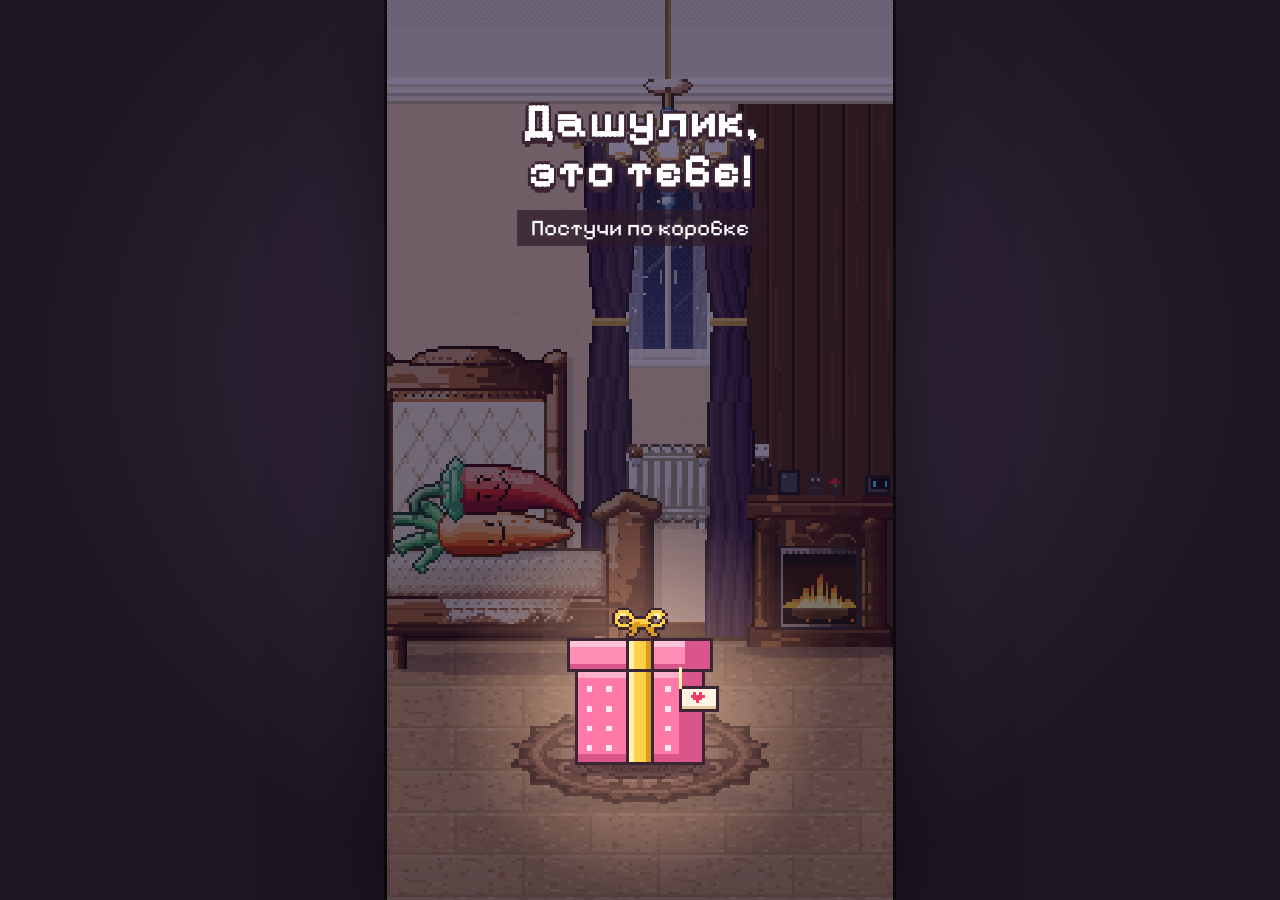
==== index.html @ 1e416bcb "Раунд 64: поиск и отладка багов (полноэкранные игры, тапы, меню и таймеры)" ====
<!doctype html>
<html lang="ru"><head><meta charset="utf-8">
<meta name="viewport" content="width=device-width,initial-scale=1,maximum-scale=1,user-scalable=no,viewport-fit=cover">
<meta name="robots" content="noindex, nofollow">
<meta name="theme-color" content="#1d1622"><meta name="apple-mobile-web-app-capable" content="yes"><meta name="mobile-web-app-capable" content="yes">
<meta name="apple-mobile-web-app-status-bar-style" content="black-translucent"><meta name="apple-mobile-web-app-title" content="Абибян">
<link rel="apple-touch-icon" href="apple-touch-icon.png">
<title>Мой Абибян — плюшевый тамагочи</title>
<style>@font-face{font-family:'Pixelify Sans';font-style:normal;font-weight:400;font-display:block;src:url([data-uri]) format('woff2')}@font-face{font-family:'Pixelify Sans';font-style:normal;font-weight:700;font-display:block;src:url([data-uri]) format('woff2')}
:root{--u:2px;--ink:#3b2433;--cream:#fff4e2;--cream2:#f6e3c6;--cream3:#e8cba5;--yel:#ffd04a;--yelD:#d99a1e;--grn:#6cc24a;--grnD:#3f8f3a;--red:#ef5a5a;--redD:#b83a3a;--blu:#59a8ef;--bluD:#2f6fbf;--pur:#9a7ad8;--purD:#6a4ab0}
*{box-sizing:border-box;-webkit-tap-highlight-color:transparent;-webkit-touch-callout:none!important;-webkit-user-select:none!important;user-select:none!important}
input,textarea{-webkit-user-select:text!important;user-select:text!important}
html,body{margin:0;height:100%;min-height:100%;min-height:var(--vh,100%);overflow:hidden;overscroll-behavior:none;background:#1d1622;touch-action:none;-webkit-user-select:none!important;user-select:none!important;-webkit-touch-callout:none!important}
body{font-family:'Pixelify Sans','Trebuchet MS',monospace;color:var(--ink)}
#app{position:fixed;top:0;left:0;right:0;bottom:0;width:100vw;width:100%;height:100%;height:var(--vh,100%);min-height:var(--vh,100%);padding:0!important;margin:0!important;overflow:hidden;background:#1d1622;display:flex;align-items:center;justify-content:center;-webkit-touch-callout:none!important;-webkit-user-select:none!important;user-select:none!important}
#app:before{display:none!important}
#stage{position:absolute!important;top:0!important;left:0!important;right:0!important;bottom:0!important;width:100vw!important;width:100%!important;height:100%!important;height:var(--vh,100%)!important;min-height:var(--vh,100%)!important;max-width:none!important;max-height:none!important;margin:0!important;padding:0!important;box-shadow:none!important;background:#1d1622!important;overflow:hidden;touch-action:none;-webkit-touch-callout:none!important;-webkit-user-select:none!important;user-select:none!important}
#cv{position:absolute!important;top:0!important;left:0!important;right:0!important;bottom:0!important;width:100%!important;height:100%!important;height:var(--vh,100%)!important;min-height:var(--vh,100%)!important;box-shadow:none!important;object-fit:fill!important;image-rendering:pixelated;image-rendering:crisp-edges;touch-action:none;-webkit-touch-callout:none!important;-webkit-user-select:none!important;user-select:none!important;transform:translateZ(0);will-change:transform}
#ui{position:absolute;inset:0;pointer-events:none}
#ui *{pointer-events:auto}
#ui .np,#ui .np *{pointer-events:none}
.hidden{display:none!important}
#view{position:absolute!important;inset:0!important;left:0!important;top:0!important;width:100%!important;height:100%!important;pointer-events:none!important}
#view #fx{position:absolute;inset:0}
#ext{display:none!important}
img.px,canvas.px{image-rendering:pixelated;image-rendering:crisp-edges}
.notch{clip-path:polygon(0 calc(var(--u)*1),calc(var(--u)*1) calc(var(--u)*1),calc(var(--u)*1) 0,calc(100% - calc(var(--u)*1)) 0,calc(100% - calc(var(--u)*1)) calc(var(--u)*1),100% calc(var(--u)*1),100% calc(100% - calc(var(--u)*1)),calc(100% - calc(var(--u)*1)) calc(100% - calc(var(--u)*1)),calc(100% - calc(var(--u)*1)) 100%,calc(var(--u)*1) 100%,calc(var(--u)*1) calc(100% - calc(var(--u)*1)),0 calc(100% - calc(var(--u)*1)))}
.notch2{clip-path:polygon(0 calc(var(--u)*2),calc(var(--u)*1) calc(var(--u)*2),calc(var(--u)*1) calc(var(--u)*1),calc(var(--u)*2) calc(var(--u)*1),calc(var(--u)*2) 0,calc(100% - calc(var(--u)*2)) 0,calc(100% - calc(var(--u)*2)) calc(var(--u)*1),calc(100% - calc(var(--u)*1)) calc(var(--u)*1),calc(100% - calc(var(--u)*1)) calc(var(--u)*2),100% calc(var(--u)*2),100% calc(100% - calc(var(--u)*2)),calc(100% - calc(var(--u)*1)) calc(100% - calc(var(--u)*2)),calc(100% - calc(var(--u)*1)) calc(100% - calc(var(--u)*1)),calc(100% - calc(var(--u)*2)) calc(100% - calc(var(--u)*1)),calc(100% - calc(var(--u)*2)) 100%,calc(var(--u)*2) 100%,calc(var(--u)*2) calc(100% - calc(var(--u)*1)),calc(var(--u)*1) calc(100% - calc(var(--u)*1)),calc(var(--u)*1) calc(100% - calc(var(--u)*2)),0 calc(100% - calc(var(--u)*2)))}
/* HUD */
#hud{position:absolute;top:max(calc(var(--u)*5),calc(env(safe-area-inset-top,0px) + 16px))!important;left:max(calc(var(--u)*2),calc(env(safe-area-inset-left,0px) + 4px))!important;right:max(calc(var(--u)*2),calc(env(safe-area-inset-right,0px) + 4px))!important;display:flex;flex-direction:column;gap:calc(var(--u)*2);transition:opacity .2s}
#hud,#hud .row,#hud .sp,#ghud,#ghud .row,#ghud .sp{pointer-events:none!important}
#hud .pill,#hud .stat,#hud .ibtn,#hud .lvl,#hud .xp,#hud .name{pointer-events:auto!important}
#ghud *{pointer-events:none!important;-webkit-touch-callout:none!important;-webkit-user-select:none!important;user-select:none!important}
#ghud #g-pause,#ghud button.ibtn{pointer-events:auto!important}
.row{display:flex;align-items:center;gap:calc(var(--u)*2)}
.sp{flex:1}
.pill{display:flex;align-items:center;gap:calc(var(--u)*2);height:calc(var(--u)*13);padding:0 calc(var(--u)*3);background:rgba(45,26,40,.78);color:#fff;font-size:calc(var(--u)*8);line-height:1;border:none}
.pill img{width:calc(var(--u)*10);height:calc(var(--u)*10)}
.lvl{position:relative;width:calc(var(--u)*15);height:calc(var(--u)*15);display:flex;align-items:center;justify-content:center;font-size:calc(var(--u)*7.5);font-weight:700;color:var(--ink)}
.lvl img{position:absolute;inset:0;width:calc(var(--u)*15);height:calc(var(--u)*15)}
.lvl b{position:relative;margin-top:calc(var(--u)*1)}
.xp{width:calc(var(--u)*34);height:calc(var(--u)*5);background:rgba(45,26,40,.78);padding:calc(var(--u)*1)}
.xp i{display:block;height:100%;background:linear-gradient(#9fe07a,#6cc24a);width:0}
.name{font-size:calc(var(--u)*8);color:#fff;text-shadow:0 calc(var(--u)*1) 0 #3b2433,calc(var(--u)*1) 0 0 #3b2433,calc(var(--u)*-1) 0 0 #3b2433,0 calc(var(--u)*-1) 0 #3b2433;max-width:calc(var(--u)*58);overflow:hidden;white-space:nowrap;text-overflow:ellipsis}
.stat{position:relative;width:calc(var(--u)*19);height:calc(var(--u)*19);background:rgba(45,26,40,.78);overflow:hidden}
.stat .f{position:absolute;left:calc(var(--u)*1);right:calc(var(--u)*1);bottom:calc(var(--u)*1);background:var(--grn);transition:height .4s}
.stat img{position:absolute;left:calc(var(--u)*3.5);top:calc(var(--u)*3.5);width:calc(var(--u)*12);height:calc(var(--u)*12)}
.stat.low .f{animation:blink .8s steps(2) infinite}
@keyframes blink{50%{opacity:.35}}
.ibtn{width:calc(var(--u)*17);height:calc(var(--u)*17);padding:0;display:flex;align-items:center;justify-content:center;background:var(--yel);border:calc(var(--u)*1) solid var(--ink);box-shadow:inset 0 calc(var(--u)*-2) 0 var(--yelD),inset 0 calc(var(--u)*1) 0 #fff2b0;cursor:pointer}
.ibtn img{width:calc(var(--u)*12);height:calc(var(--u)*12)}
#hud .ibtn{width:max(calc(var(--u)*17),36px);height:max(calc(var(--u)*17),36px)} /* Round 24 (iPhone 17e in Safari: 34 px): a finger needs ≥ 36 px */
.ibtn:active,.btn:active,.abtn:active,.nav:active{transform:translateY(calc(var(--u)*1));box-shadow:inset 0 calc(var(--u)*-1) 0 rgba(0,0,0,.2)}
/* bottom bar */
#ui #bar,#ui #bar .acts{pointer-events:none}
#bar{position:absolute;bottom:max(calc(var(--u)*3),calc(env(safe-area-inset-bottom,0px) + 6px))!important;left:max(calc(var(--u)*2),calc(env(safe-area-inset-left,0px) + 4px))!important;right:max(calc(var(--u)*2),calc(env(safe-area-inset-right,0px) + 4px))!important;height:calc(var(--u)*40);display:flex;align-items:flex-end;justify-content:center;transition:opacity .2s}
.nav{width:calc(var(--u)*22);height:calc(var(--u)*30);padding:0;background:var(--yel);border:calc(var(--u)*1) solid var(--ink);box-shadow:inset 0 calc(var(--u)*-2) 0 var(--yelD),inset 0 calc(var(--u)*1) 0 #fff2b0;display:flex;align-items:center;justify-content:center;cursor:pointer}
.nav img{width:calc(var(--u)*7);height:calc(var(--u)*11)}
.acts{display:flex;gap:calc(var(--u)*3);align-items:flex-end}
.abtn{position:relative;width:calc(var(--u)*30);height:calc(var(--u)*30);padding:0;background:#fff4e2;border:calc(var(--u)*1) solid var(--ink);box-shadow:inset 0 calc(var(--u)*-2) 0 var(--cream3),inset 0 calc(var(--u)*1) 0 #fff;display:flex;align-items:center;justify-content:center;cursor:pointer}
.abtn img{width:calc(var(--u)*20);height:calc(var(--u)*20)}
.abtn.on{background:var(--yel);box-shadow:inset 0 calc(var(--u)*-2) 0 var(--yelD),inset 0 calc(var(--u)*1) 0 #fff2b0}
.abtn .lab{position:absolute;bottom:calc(var(--u)*-1);left:50%;transform:translate(-50%,100%);font-size:calc(var(--u)*6);color:#fff;white-space:nowrap;text-shadow:0 calc(var(--u)*1) 0 #3b2433,calc(var(--u)*1) 0 0 #3b2433,calc(var(--u)*-1) 0 0 #3b2433,0 calc(var(--u)*-1) 0 #3b2433;display:none}
.badge{position:absolute;top:calc(var(--u)*-3);right:calc(var(--u)*-3);min-width:calc(var(--u)*9);height:calc(var(--u)*9);padding:0 calc(var(--u)*1.5);background:var(--red);color:#fff;font-size:calc(var(--u)*6.5);display:flex;align-items:center;justify-content:center;border:calc(var(--u)*1) solid var(--ink)}
.carousel{display:flex;align-items:center;gap:calc(var(--u)*1)}
.carousel .slot{position:relative;width:calc(var(--u)*36);height:calc(var(--u)*34);display:flex;align-items:center;justify-content:center;background:rgba(255,244,226,.92);border:calc(var(--u)*1) solid var(--ink);box-shadow:inset 0 calc(var(--u)*-2) 0 var(--cream3);touch-action:none;cursor:grab}
.carousel .slot img{width:calc(var(--u)*32);height:calc(var(--u)*32)}
.carousel .slot.empty img{opacity:.25}
.carousel .arr{width:calc(var(--u)*14);height:calc(var(--u)*22);padding:0;background:var(--yel);border:calc(var(--u)*1) solid var(--ink);box-shadow:inset 0 calc(var(--u)*-2) 0 var(--yelD);display:flex;align-items:center;justify-content:center;cursor:pointer}
.carousel .arr img{width:calc(var(--u)*5);height:calc(var(--u)*8)}
.flabel{position:absolute;left:50%;bottom:calc(var(--u)*41);transform:translateX(-50%);white-space:nowrap;font-size:calc(var(--u)*7);color:#fff;text-shadow:0 calc(var(--u)*1) 0 #3b2433,calc(var(--u)*1) 0 0 #3b2433,calc(var(--u)*-1) 0 0 #3b2433,0 calc(var(--u)*-1) 0 #3b2433;pointer-events:none}
/* room title */
#roomt{position:absolute;left:50%;top:max(calc(var(--u)*44),calc(env(safe-area-inset-top,0px) + 80px))!important;transform:translateX(-50%);font-size:calc(var(--u)*9);color:#fff;padding:calc(var(--u)*2) calc(var(--u)*6);background:rgba(45,26,40,.7);opacity:0;transition:opacity .4s;pointer-events:none!important}
#roomt.show{opacity:1}
/* bubbles */
.bubble{position:absolute;transform:translate(-50%,-100%);padding-bottom:calc(var(--u)*3);max-width:calc(var(--u)*124);width:max-content;pointer-events:none!important;animation:pop .18s ease-out}
.bubble .bi{background:#fff;border:calc(var(--u)*1) solid var(--ink);padding:calc(var(--u)*2) calc(var(--u)*4) calc(var(--u)*2.5);font-size:calc(var(--u)*7.5);line-height:1.15;text-align:center}
.bubble:after{content:'';position:absolute;left:calc(50% + var(--tx,0px));bottom:0;width:calc(var(--u)*7);height:calc(var(--u)*4);margin-left:calc(var(--u)*-3.5);background:url("data:image/svg+xml,%3Csvg xmlns='http://www.w3.org/2000/svg' viewBox='0 0 7 4' shape-rendering='crispEdges'%3E%3Cpath fill='%233b2433' d='M0 0h1v1H0zM6 0h1v1H6zM1 1h1v1H1zM5 1h1v1H5zM2 2h1v1H2zM4 2h1v1H4zM3 3h1v1H3z'/%3E%3Cpath fill='%23fff' d='M1 0h5v1H1zM2 1h3v1H2zM3 2h1v1H3z'/%3E%3C/svg%3E") no-repeat;background-size:100% 100%;image-rendering:pixelated}
@keyframes pop{from{transform:translate(-50%,-90%) scale(.6);opacity:0}to{transform:translate(-50%,-100%) scale(1);opacity:1}}
.want{position:absolute;width:calc(var(--u)*24);height:calc(var(--u)*22);animation:bob 1.6s ease-in-out infinite;cursor:pointer}
.want .wi{position:absolute;inset:0;background:#fff;border:calc(var(--u)*1) solid var(--ink);display:flex;align-items:center;justify-content:center}
.want img{width:calc(var(--u)*16);height:calc(var(--u)*16)}
.want:after{content:'';position:absolute;left:calc(var(--u)*1);bottom:calc(var(--u)*-5);width:calc(var(--u)*4);height:calc(var(--u)*4);background:#fff;border:calc(var(--u)*1) solid var(--ink)}
.want.l:after{left:auto;right:calc(var(--u)*1)}.want.c:after{left:calc(var(--u)*9)}
.want .pr{position:absolute;bottom:calc(var(--u)*-1);right:calc(var(--u)*-1);font-size:calc(var(--u)*6);background:var(--yel);border:calc(var(--u)*1) solid var(--ink);padding:0 calc(var(--u)*1)}
@keyframes bob{50%{transform:translateY(calc(var(--u)*-2))}}
.float{position:absolute;transform:translate(-50%,-50%);font-size:calc(var(--u)*9);font-weight:700;color:#fff;display:flex;align-items:center;gap:calc(var(--u)*1);text-shadow:0 calc(var(--u)*1) 0 #3b2433,calc(var(--u)*1) 0 0 #3b2433,calc(var(--u)*-1) 0 0 #3b2433,0 calc(var(--u)*-1) 0 #3b2433,calc(var(--u)*1) calc(var(--u)*1) 0 #3b2433;pointer-events:none!important;animation:fup 1.1s ease-out forwards;white-space:nowrap}
.float img{width:calc(var(--u)*9);height:calc(var(--u)*9)}
@keyframes fup{0%{opacity:0;margin-top:calc(var(--u)*4)}15%{opacity:1;margin-top:0}100%{opacity:0;margin-top:calc(var(--u)*-22)}}
/* toasts */
#toasts{position:absolute;left:0;right:0;top:max(calc(var(--u)*44),calc(env(safe-area-inset-top,0px) + 80px))!important;display:flex;flex-direction:column;align-items:center;gap:calc(var(--u)*2);pointer-events:none!important}
.toast{display:flex;align-items:center;gap:calc(var(--u)*3);max-width:calc(var(--u)*168);padding:calc(var(--u)*3) calc(var(--u)*5);background:rgba(45,26,40,.92);color:#fff;font-size:calc(var(--u)*7.5);line-height:1.15;animation:tin .25s ease-out,tout .3s ease-in 2.6s forwards;pointer-events:none!important}
.toast img{width:calc(var(--u)*12);height:calc(var(--u)*12);flex:none}
.toast.gold{background:linear-gradient(#ffe07a,#f2bf33);color:var(--ink)}
@keyframes tin{from{transform:translateY(calc(var(--u)*-6));opacity:0}}
@keyframes tout{to{transform:translateY(calc(var(--u)*-6));opacity:0}}
/* buttons */
.btn{display:inline-flex;align-items:center;justify-content:center;gap:calc(var(--u)*2);min-height:calc(var(--u)*17);padding:0 calc(var(--u)*6);font-family:inherit;font-size:calc(var(--u)*8);color:var(--ink);background:var(--yel);border:calc(var(--u)*1) solid var(--ink);box-shadow:inset 0 calc(var(--u)*-2) 0 var(--yelD),inset 0 calc(var(--u)*1) 0 #fff2b0;cursor:pointer;white-space:nowrap}
.btn img{width:calc(var(--u)*9);height:calc(var(--u)*9)}
.btn.g{background:var(--grn);color:#fff;box-shadow:inset 0 calc(var(--u)*-2) 0 var(--grnD),inset 0 calc(var(--u)*1) 0 #a8e88a;text-shadow:0 calc(var(--u)*1) 0 rgba(0,0,0,.25)}
.btn.r{background:var(--red);color:#fff;box-shadow:inset 0 calc(var(--u)*-2) 0 var(--redD),inset 0 calc(var(--u)*1) 0 #ffa0a0}
.btn.b{background:var(--blu);color:#fff;box-shadow:inset 0 calc(var(--u)*-2) 0 var(--bluD),inset 0 calc(var(--u)*1) 0 #a8d4ff}
.btn.w{background:#fff;box-shadow:inset 0 calc(var(--u)*-2) 0 var(--cream3)}
.btn[disabled]{filter:grayscale(.8);opacity:.6;cursor:default}
.btn.sm{min-height:calc(var(--u)*13);font-size:calc(var(--u)*7);padding:0 calc(var(--u)*3)}
.x{width:calc(var(--u)*15);height:calc(var(--u)*15);padding:0;background:var(--red);border:calc(var(--u)*1) solid var(--ink);box-shadow:inset 0 calc(var(--u)*-2) 0 var(--redD);color:#fff;font-family:inherit;font-size:calc(var(--u)*9);line-height:1;cursor:pointer;display:flex;align-items:center;justify-content:center}
/* sheet */
#sheet{position:absolute;left:0;right:0;bottom:0;height:calc(var(--u)*176);padding-bottom:max(env(safe-area-inset-bottom,0px),8px)!important;background:var(--cream);border-top:calc(var(--u)*1) solid var(--ink);box-shadow:0 calc(var(--u)*-2) 0 rgba(59,36,51,.25);display:flex;flex-direction:column;transform:translateY(102%);transition:transform .25s ease-out;touch-action:pan-y!important}
#sheet.open{transform:none}
.sh-head{display:flex;align-items:center;gap:calc(var(--u)*3);padding:calc(var(--u)*3) calc(var(--u)*4) calc(var(--u)*2)}
.sh-title{font-size:calc(var(--u)*10);font-weight:700;flex:1;white-space:nowrap;overflow:hidden;text-overflow:ellipsis}
.sh-head .pill{background:var(--ink)}
.tabs{display:flex;gap:calc(var(--u)*1.5);padding:0 calc(var(--u)*3) calc(var(--u)*2);overflow-x:auto;scrollbar-width:none;touch-action:pan-x!important;-webkit-overflow-scrolling:touch!important;overscroll-behavior-x:contain}
.tabs::-webkit-scrollbar{display:none}
.tabs.subs{flex-wrap:wrap;padding:0 0 calc(var(--u)*3);margin:0;gap:calc(var(--u)*1.5)}
.tabs.subs .tab{height:calc(var(--u)*13);font-size:calc(var(--u)*6.5)}
.tab{flex:1 0 auto;justify-content:center;display:flex;align-items:center;gap:calc(var(--u)*1.5);height:calc(var(--u)*15);padding:0 calc(var(--u)*2.5);font-family:inherit;font-size:calc(var(--u)*7.5);background:var(--cream2);color:var(--ink);border:calc(var(--u)*1) solid var(--ink);box-shadow:inset 0 calc(var(--u)*-2) 0 var(--cream3);cursor:pointer}
.tab img{width:calc(var(--u)*10);height:calc(var(--u)*10)}
.tab.on{background:var(--yel);box-shadow:inset 0 calc(var(--u)*-2) 0 var(--yelD)}
.tabs.many{gap:calc(var(--u)*1)}
.tabs.many .tab{padding:0 calc(var(--u)*1.5);gap:calc(var(--u)*1);font-size:calc(var(--u)*6.5)}
.tabs.many .tab img{width:calc(var(--u)*8);height:calc(var(--u)*8)}
.sh-body{flex:1;overflow-y:auto;padding:calc(var(--u)*2) calc(var(--u)*4) calc(var(--u)*6);scrollbar-width:thin;touch-action:pan-y!important;-webkit-overflow-scrolling:touch!important;overscroll-behavior-y:contain}
.grid{display:grid;grid-template-columns:repeat(3,1fr);gap:calc(var(--u)*3)}
.card{position:relative;display:flex;flex-direction:column;align-items:center;gap:calc(var(--u)*1.5);padding:calc(var(--u)*3) calc(var(--u)*2) calc(var(--u)*3);background:#fff;border:calc(var(--u)*1) solid var(--cream3);box-shadow:inset 0 calc(var(--u)*-2) 0 var(--cream2);text-align:center;cursor:pointer}
.card.sel{border-color:var(--ink);background:#fffbe8}
.card.wearing{background:#eaf8e0;border-color:var(--grnD)}
.card img.ic{width:calc(var(--u)*32);height:calc(var(--u)*32)}
.card .nm{font-size:calc(var(--u)*6.5);line-height:1.1;min-height:calc(var(--u)*14);display:flex;align-items:center}
.card .stp{font-size:calc(var(--u)*5.5);line-height:1.1;color:var(--ink2,#7a5a6a);margin-top:calc(var(--u)*-1)}
.card .cnt{position:absolute;top:calc(var(--u)*2);right:calc(var(--u)*2);font-size:calc(var(--u)*6.5);background:var(--ink);color:#fff;padding:0 calc(var(--u)*2)}
.card .lock{position:absolute;inset:0;background:rgba(255,244,226,.72);display:flex;flex-direction:column;align-items:center;justify-content:flex-start;padding-top:calc(var(--u)*9);font-size:calc(var(--u)*6.5);gap:calc(var(--u)*1)}
.card .lock b{font-weight:400;background:var(--ink);color:#fff;padding:0 calc(var(--u)*2);line-height:1.3}
.card .lock img{width:calc(var(--u)*14);height:calc(var(--u)*14)}
.card .btn{width:100%;padding:0 calc(var(--u)*2)}
.list{display:flex;flex-direction:column;gap:calc(var(--u)*3)}
.li{display:flex;align-items:center;gap:calc(var(--u)*4);padding:calc(var(--u)*3) calc(var(--u)*4);background:#fff;border:calc(var(--u)*1) solid var(--cream3);box-shadow:inset 0 calc(var(--u)*-2) 0 var(--cream2)}
.li img.ic{width:calc(var(--u)*24);height:calc(var(--u)*24);flex:none}
.li .tx{flex:1;min-width:0}
.li .t1{font-size:calc(var(--u)*8);font-weight:700;color:var(--ink)!important}
.li .t2{font-size:calc(var(--u)*6.5);color:var(--ink)!important;opacity:.8;line-height:1.15}
.li.done{background:#eaf8e0}
.pbar{height:calc(var(--u)*5);margin-top:calc(var(--u)*1.5);background:var(--cream2);border:calc(var(--u)*1) solid var(--cream3)}
.pbar i{display:block;height:100%;background:var(--grn)}
.hint{font-size:calc(var(--u)*6.5);opacity:.75;padding:calc(var(--u)*2) 0 0;text-align:center}
/* friend bubble + card + duel HUD */
.bubble.fb .bi{background:#fff4dc}
.bubble.fb:after{filter:sepia(.35)}
.mbox img.fport{height:calc(var(--u)*60);width:auto;image-rendering:pixelated}
.mbox .fbt{display:flex;flex-direction:column;gap:calc(var(--u)*3);width:100%}
.mbox .fbt .btn{width:100%}
.mbox .fbt .btn small{font-size:calc(var(--u)*6.5);opacity:.85}
.mbox .fsc{font-size:calc(var(--u)*7);opacity:.75}
.mbox .fhead{display:flex;align-items:center;gap:calc(var(--u)*5);width:100%}
.mbox .fhead img.fport{height:calc(var(--u)*48)}
.mbox .fst{flex:1;min-width:0;display:flex;flex-direction:column;align-items:flex-start;gap:calc(var(--u)*1.5);text-align:left}
.mbox .fst b{font-size:calc(var(--u)*9);line-height:1.1}
.mbox .fst small{font-size:calc(var(--u)*6.5);opacity:.8;line-height:1.15}
.mbox .fhearts{display:flex;gap:calc(var(--u)*1)}
.mbox .fhearts img{width:calc(var(--u)*9);height:calc(var(--u)*9);image-rendering:pixelated}
.mbox .fhearts img.off{filter:grayscale(1) brightness(1.3);opacity:.35}
.mbox .fbar{width:100%;height:calc(var(--u)*5);background:var(--cream2);border:calc(var(--u)*1) solid var(--ink)}
.mbox .fbar i{display:block;height:100%;background:#ff6f9e;box-shadow:inset 0 calc(var(--u)*-1) 0 #d84a7a}
.mbox .finfo{width:100%;display:flex;flex-direction:column;gap:calc(var(--u)*1);font-size:calc(var(--u)*7.5);line-height:1.3;text-align:left;background:#fff;border:calc(var(--u)*1) solid var(--cream3);padding:calc(var(--u)*2) calc(var(--u)*3)}
.mbox .finfo img{width:calc(var(--u)*10);height:calc(var(--u)*10);vertical-align:calc(var(--u)*-2);image-rendering:pixelated;margin-right:calc(var(--u)*1)}
.mbox .finfo .md-happy{color:#d0306a}.mbox .finfo .md-sulky{color:#5a5a8a}
.mbox .fsc img{width:calc(var(--u)*9);height:calc(var(--u)*9);vertical-align:calc(var(--u)*-2);image-rendering:pixelated}
.mbox .fgrid{display:grid;grid-template-columns:repeat(3,1fr);gap:calc(var(--u)*3);width:100%;max-height:calc(var(--u)*150);overflow-y:auto;touch-action:pan-y!important;-webkit-overflow-scrolling:touch!important;overscroll-behavior-y:contain}
.mbox .fgrid .btn.fd{flex-direction:column;padding:calc(var(--u)*3) calc(var(--u)*2);gap:calc(var(--u)*1);min-width:0}
.mbox .fgrid .btn.fd img{width:calc(var(--u)*16);height:calc(var(--u)*16);image-rendering:pixelated}
.mbox .fgrid .btn.fd span{font-size:calc(var(--u)*6.5);line-height:1.1}
.mbox .fgrid .btn.fd small{font-size:calc(var(--u)*6);opacity:.8}
.mbox .fgrid .btn.fd{position:relative;background:#fff;box-shadow:inset 0 calc(var(--u)*-2) 0 var(--cream3)}
.mbox .fgrid .btn.fd.fav{background:#ffe27a;box-shadow:inset 0 calc(var(--u)*-2) 0 var(--yelD),0 0 0 calc(var(--u)*1) #ff9a3a}
.mbox .fgrid .btn.fd.like{background:#ffd6e4;box-shadow:inset 0 calc(var(--u)*-2) 0 #f0a0bc}
.mbox .fgrid .btn.fd.bad{background:#e6e0dc;box-shadow:inset 0 calc(var(--u)*-2) 0 #c8beb8;opacity:.7}
.mbox .fgrid .btn.fd .tg{position:absolute;top:calc(var(--u)*1);left:calc(var(--u)*2);font-style:normal;font-size:calc(var(--u)*8);line-height:1}
.mbox .fgrid .btn.fd.fav .tg{color:#e07a00}.mbox .fgrid .btn.fd.like .tg{color:#e0407a}.mbox .fgrid .btn.fd.bad .tg{color:#8a2a2a}
.mbox .fgrid .btn.fd .wt{position:absolute;top:calc(var(--u)*-2);right:calc(var(--u)*-1);font-style:normal;font-size:calc(var(--u)*5.5);line-height:1;padding:calc(var(--u)*1) calc(var(--u)*2);background:#ff5c8a;color:#fff;border:calc(var(--u)*1) solid var(--ink)}
.mbox .duo{display:flex;align-items:center;justify-content:center;gap:calc(var(--u)*4)}
.mbox .duo img{height:calc(var(--u)*48);width:auto;image-rendering:pixelated}
.mbox .duo b{font-size:calc(var(--u)*15)}
#ghud .duel{display:flex;align-items:center;gap:calc(var(--u)*2);flex:1;justify-content:center}
#ghud .duel .pill{gap:calc(var(--u)*3)}
#ghud .duel .nm{font-size:calc(var(--u)*6.5);max-width:calc(var(--u)*40);overflow:hidden;text-overflow:ellipsis;white-space:nowrap}
#ghud .duel b{font-size:calc(var(--u)*10)}
#ghud .duel .vs{font-size:calc(var(--u)*10);color:#fff;text-shadow:0 calc(var(--u)*1) 0 var(--ink)}
#ghud .duel .bump{animation:dbump .25s ease-out}
@keyframes dbump{40%{transform:scale(1.2)}}
/* modal */
#modalw{position:fixed;top:0;left:0;right:0;bottom:0;height:var(--vh,100%);pointer-events:none;z-index:90}
#modal{position:fixed;top:0;left:0;right:0;bottom:0;width:100vw;width:100%;height:100%;height:var(--vh,100%);min-height:var(--vh,100%);background:rgba(25,12,22,.6);display:flex;align-items:center;justify-content:center;animation:fin .15s;z-index:91;pointer-events:auto}
@keyframes fin{from{opacity:0}}
.mbox{width:calc(var(--u)*156);max-height:min(calc(var(--u)*290),calc(100vh - calc(var(--u)*16) - env(safe-area-inset-top,0px) - env(safe-area-inset-bottom,0px)));overflow:auto;background:var(--cream);border:calc(var(--u)*1) solid var(--ink);padding:calc(var(--u)*6);display:flex;flex-direction:column;align-items:center;gap:calc(var(--u)*4);text-align:center;box-shadow:inset 0 calc(var(--u)*-3) 0 var(--cream3);animation:mpop .2s ease-out;padding-bottom:max(calc(var(--u)*6),env(safe-area-inset-bottom,0px));touch-action:pan-y!important;-webkit-overflow-scrolling:touch!important;overscroll-behavior-y:contain}
@keyframes mpop{from{transform:scale(.85);opacity:0}}
.mbox h2{margin:0;font-size:calc(var(--u)*11);line-height:1.1}
.mbox p{margin:0;font-size:calc(var(--u)*8);line-height:1.25}
.mbox .big{font-size:calc(var(--u)*14);font-weight:700;display:flex;align-items:center;gap:calc(var(--u)*2)}
.mbox .big img{width:calc(var(--u)*14);height:calc(var(--u)*14)}
.mbox .bt{display:flex;gap:calc(var(--u)*3);flex-wrap:wrap;justify-content:center}
.mbox textarea{width:100%;height:calc(var(--u)*46);resize:none;font-family:'Courier New',monospace;font-size:max(16px,calc(var(--u)*6));line-height:1.2;padding:calc(var(--u)*2) calc(var(--u)*3);border:calc(var(--u)*1) solid var(--ink);background:#fff;color:var(--ink);outline:none;word-break:break-all;-webkit-user-select:text;user-select:text;touch-action:auto}
.mbox input[type=text]{width:100%;height:calc(var(--u)*18);font-family:inherit;font-size:calc(var(--u)*9);padding:0 calc(var(--u)*4);border:calc(var(--u)*1) solid var(--ink);background:#fff;color:var(--ink);outline:none;-webkit-user-select:text;user-select:text}
.mbox img.hero{width:calc(var(--u)*64);height:calc(var(--u)*64)}
.mbox .photo{width:calc(var(--u)*136);border:calc(var(--u)*1) solid var(--ink);image-rendering:pixelated;-webkit-touch-callout:default;-webkit-user-select:auto;user-select:auto}
.kv{display:grid;grid-template-columns:1fr auto;gap:calc(var(--u)*1.5) calc(var(--u)*6);width:100%;font-size:calc(var(--u)*7.5);text-align:left}
.kv b{text-align:right}
.toggle{display:flex;align-items:center;justify-content:space-between;width:100%;font-size:calc(var(--u)*8);padding:calc(var(--u)*2) 0}
/* game HUD */
#ghud{position:absolute;top:max(calc(var(--u)*2),calc(env(safe-area-inset-top,0px) + 6px))!important;left:max(calc(var(--u)*2),calc(env(safe-area-inset-left,0px) + 4px))!important;right:max(calc(var(--u)*2),calc(env(safe-area-inset-right,0px) + 4px))!important;display:flex;align-items:center;gap:calc(var(--u)*2)}
#ghud .pill{font-size:calc(var(--u)*7.5)}
#ghud .hearts{display:flex;gap:calc(var(--u)*1)}
#ghud .hearts img{width:calc(var(--u)*10);height:calc(var(--u)*10)}
#ghud .prog{flex:1;height:calc(var(--u)*7);background:rgba(45,26,40,.78);padding:calc(var(--u)*1)}
#ghud .prog i{display:block;height:100%;background:linear-gradient(#ffe07a,#f2bf33);width:0;transition:width .2s}
#gmsg{position:absolute;left:0;right:0;top:calc(var(--u)*120);text-align:center;font-size:calc(var(--u)*14);font-weight:700;color:#fff;text-shadow:0 calc(var(--u)*1) 0 #3b2433,calc(var(--u)*1) 0 0 #3b2433,calc(var(--u)*-1) 0 0 #3b2433,0 calc(var(--u)*-1) 0 #3b2433,calc(var(--u)*1) calc(var(--u)*1) 0 #3b2433,calc(var(--u)*2) calc(var(--u)*2) 0 rgba(0,0,0,.25);pointer-events:none!important;animation:gm 1.3s ease-out forwards}
#gmsg small{display:block;font-size:calc(var(--u)*8);margin-top:calc(var(--u)*2)}
@keyframes gm{0%{transform:scale(.5);opacity:0}15%{transform:scale(1.1);opacity:1}25%{transform:scale(1)}80%{opacity:1}100%{opacity:0;transform:translateY(calc(var(--u)*-10))}}
.gbtns{position:absolute;left:0;right:0;bottom:max(calc(var(--u)*6),calc(env(safe-area-inset-bottom,0px) + 8px))!important;display:flex;justify-content:center;gap:calc(var(--u)*6)}
.pad{width:calc(var(--u)*40);height:calc(var(--u)*40);background:rgba(255,244,226,.85);border:calc(var(--u)*1) solid var(--ink);box-shadow:inset 0 calc(var(--u)*-2) 0 var(--cream3);display:flex;align-items:center;justify-content:center}
.pad img{width:calc(var(--u)*9);height:calc(var(--u)*14)}
/* tall layout: HUD and bar live on their own panels */
.tall #hud .stat,.tall #hud .xp,.tall #hud .pill{background:#4b3346}
.tall #hud .stat{box-shadow:inset 0 0 0 calc(var(--u)*1) #5f455a}
.tall #hud .name{text-shadow:none}
.tall #ghud{top:max(calc(var(--ct) / 2 - var(--u) * 8.5),env(safe-area-inset-top,0px))}
.tall #ghud .prog,.tall #ghud .pill{background:#4b3346}
#ghint{display:none}
.tall #ghint{display:flex;align-items:center;justify-content:center;position:absolute;left:0;right:0;bottom:0;height:calc(var(--sh) - var(--ct) - var(--u) * 320);font-size:calc(var(--u)*7);color:rgba(255,244,226,.6);pointer-events:none!important}
#gtip{position:absolute;left:0;right:0;top:calc(var(--u)*200);text-align:center;font-size:calc(var(--u)*9);font-weight:700;color:#fff;text-shadow:0 calc(var(--u)*1) 0 #3b2433,calc(var(--u)*1) 0 0 #3b2433,calc(var(--u)*-1) 0 0 #3b2433,0 calc(var(--u)*-1) 0 #3b2433,calc(var(--u)*1) calc(var(--u)*1) 0 #3b2433;animation:tipb 1.1s ease-in-out infinite}
@keyframes tipb{50%{transform:translateY(calc(var(--u)*-2));opacity:.75}}
/* growth button, growth sheet & daily tasks */
.gbtn{position:relative}
.gbtn img{margin-top:calc(var(--u)*-4)}
.gbtn .gb{position:absolute;left:calc(var(--u)*2);right:calc(var(--u)*2);bottom:calc(var(--u)*2);height:calc(var(--u)*2.5);background:#3b2433}
.gbtn .gb b{display:block;height:100%;width:0;background:#7be05a}
.gtop{display:flex;gap:calc(var(--u)*4);align-items:center;padding:calc(var(--u)*3) calc(var(--u)*4);margin-bottom:calc(var(--u)*2);background:#fff;border:calc(var(--u)*1) solid var(--cream3);box-shadow:inset 0 calc(var(--u)*-2) 0 var(--cream2)}
.gtop .gport{width:calc(var(--u)*48);height:calc(var(--u)*48);flex:none}
.gtop .tx{flex:1;min-width:0}
.gtop .t1{font-size:calc(var(--u)*9);font-weight:700}
.gtop .t2{font-size:calc(var(--u)*6.5);opacity:.85;margin-top:calc(var(--u)*1.5)}
.gtoday{margin-bottom:calc(var(--u)*3);background:#f2fbe8}
.li .okm{font-size:calc(var(--u)*10);color:var(--grnD);padding:0 calc(var(--u)*2)}
.li.cur{border-color:var(--grnD);background:#fffbe8}
.li.locked img.ic{filter:grayscale(.7);opacity:.7}
.card .lock.age b{background:var(--grnD)}
.mbox .unl{font-size:calc(var(--u)*6.5);opacity:.85;line-height:1.25}
/* HUD reward feedback */
#h-coins.up{animation:cup .38s ease-out}
#h-coins.down{animation:cdown .32s ease-out}
.stat.gain{animation:sgain .5s ease-out}
@keyframes cup{30%{transform:scale(1.16);filter:brightness(1.35)}}
@keyframes cdown{25%{transform:translateX(calc(var(--u)*-1.5))}50%{transform:translateX(calc(var(--u)*1.5))}75%{transform:translateX(calc(var(--u)*-0.8))}}
@keyframes sgain{30%{transform:scale(1.12);filter:brightness(1.3)}}
@media (prefers-reduced-motion:reduce){#h-coins.up,#h-coins.down,.stat.gain{animation:none}}
/* Round 7 #4: the tutorial card above the bottom bar (above the sheet while one is open); the button it talks about glows */
#tut{position:absolute;left:calc(var(--u)*6);right:calc(var(--u)*6);top:calc(calc(var(--u)*43) + env(safe-area-inset-top,0px));padding:calc(var(--u)*4) calc(var(--u)*6);background:#fff4e2;border:calc(var(--u)*1) solid var(--ink);box-shadow:0 calc(var(--u)*2) 0 rgba(59,36,51,.35);color:var(--ink);font-size:calc(var(--u)*7.5);line-height:1.2;animation:tin .25s ease-out;z-index:5}
/* Round 23: the card sits under the HUD (was over the bottom bar — it covered Абибян and his bubble on short phones); toasts and the room name go under it */
#ui.tutting #toasts,#ui.tutting #roomt{top:calc(calc(var(--u)*46) + env(safe-area-inset-top,0px) + var(--tuth,0px))}
#tut.hidden{display:none}
#tut .tn{font-size:calc(var(--u)*6);opacity:.6;margin-bottom:calc(var(--u)*1)}
#tut .tb{display:flex;justify-content:flex-end;gap:calc(var(--u)*3);margin-top:calc(var(--u)*3)}
#tut .btn.sure{background:#ffd2c8;color:#8a2a22}
.tut-hi{animation:tutHi 1s ease-in-out infinite;position:relative;z-index:4}
@keyframes tutHi{0%,100%{box-shadow:0 0 0 calc(var(--u)*1) #ffd23a,0 0 0 calc(var(--u)*2) var(--ink)}50%{box-shadow:0 0 0 calc(var(--u)*3) #ffd23a,0 0 0 calc(var(--u)*4) var(--ink)}}

/* Round 16: the album page — polaroid grid, «Сделать фото», the gag map */
.alb-shot{display:flex;align-items:center;justify-content:center;gap:calc(var(--u)*2);width:100%;margin:0 0 calc(var(--u)*3)}
.alb-shot img{width:calc(var(--u)*10);height:calc(var(--u)*10)}
.alb{display:grid;grid-template-columns:repeat(3,1fr);gap:calc(var(--u)*3)}
.alb .ph{background:#fffaf0;border:calc(var(--u)*1) solid var(--ink);padding:calc(var(--u)*2) calc(var(--u)*2) calc(var(--u)*1.5);box-shadow:0 calc(var(--u)*1.5) 0 rgba(59,36,51,.25);cursor:pointer;min-width:0}
.alb .ph:nth-child(3n+1){transform:rotate(-1.5deg)}
.alb .ph:nth-child(3n){transform:rotate(1.5deg)}
.alb .ph img{display:block;width:100%;aspect-ratio:1;image-rendering:pixelated}
.alb .ph .pt{font-size:calc(var(--u)*5.5);font-weight:700;line-height:1.1;margin-top:calc(var(--u)*1.5);white-space:nowrap;overflow:hidden;text-overflow:ellipsis}
.alb .ph .pd{font-size:calc(var(--u)*4.5);opacity:.65}
.gm-room{margin:calc(var(--u)*3) 0 0}
.gm-t{font-size:calc(var(--u)*7);font-weight:700;margin:0 0 calc(var(--u)*1.5)}
.gm-grid{display:grid;grid-template-columns:repeat(4,1fr);gap:calc(var(--u)*2)}
.gm{display:flex;flex-direction:column;align-items:center;gap:calc(var(--u)*1);padding:calc(var(--u)*1.5);background:#efe6ef;border:calc(var(--u)*1) solid var(--cream3);cursor:pointer;min-width:0}
.gm img{width:100%;aspect-ratio:1;image-rendering:pixelated;display:block}
.gm .gi{position:relative;display:block;width:100%}
.gm .gq{display:block;width:100%;aspect-ratio:1;background:#3a2a44}
.gm:not(.on) .gi::after{content:'?';position:absolute;inset:0;display:flex;align-items:center;justify-content:center;font-size:calc(var(--u)*16);font-weight:700;color:rgba(255,236,190,.9);text-shadow:0 calc(var(--u)*1) 0 #1d1622}
.gm b{font-size:calc(var(--u)*5);line-height:1.1;white-space:nowrap;overflow:hidden;text-overflow:ellipsis;max-width:100%}
.gm:not(.on) b{font-size:calc(var(--u)*7);color:#7a5a6a}
.gm.on{background:#fff;border-color:var(--grnD,#4a9a3a)}
.gm-n{font-size:calc(var(--u)*7.5);font-weight:700;opacity:1;padding:0 0 calc(var(--u)*1)}

/* Round 17: a stage gift in the wardrobe */
.card .gtag{font-size:calc(var(--u)*4.8);line-height:1.1;color:#b0306a;font-weight:700}
/* Round 18: the weekly tournament — the tab head, the table rows (his row gold), the line in the results window */
.thead{display:flex;align-items:center;gap:calc(var(--u)*4);padding:calc(var(--u)*3) calc(var(--u)*4);margin-bottom:calc(var(--u)*3);background:#fff4cf;border:calc(var(--u)*1) solid #e8c35a;box-shadow:inset 0 calc(var(--u)*-2) 0 #f3d98a}
.thead img.ic{width:calc(var(--u)*24);height:calc(var(--u)*24);flex:none}
.thead .tx{flex:1;min-width:0}
.thead .t1{font-size:calc(var(--u)*8.5);font-weight:700}
.thead .t2{font-size:calc(var(--u)*6.5);line-height:1.2}
.tlist{display:flex;flex-direction:column;gap:calc(var(--u)*2);width:100%}
.trow{display:flex;align-items:center;gap:calc(var(--u)*3);padding:calc(var(--u)*1.5) calc(var(--u)*4) calc(var(--u)*1.5) calc(var(--u)*3);background:#fff;border:calc(var(--u)*1) solid var(--cream3);box-shadow:inset 0 calc(var(--u)*-2) 0 var(--cream2);font-size:calc(var(--u)*7.5);text-align:left}
.trow .pl{width:calc(var(--u)*9);text-align:center;font-size:calc(var(--u)*9)}
.trow img{width:calc(var(--u)*20);height:calc(var(--u)*20);object-fit:contain;image-rendering:pixelated;flex:none}
.trow .nm{flex:1;min-width:0;font-weight:700;overflow:hidden;text-overflow:ellipsis;white-space:nowrap}
.trow .sc{opacity:.85;white-space:nowrap}
.trow .pz{display:flex;align-items:center;gap:calc(var(--u)*1);width:calc(var(--u)*24);justify-content:flex-end;font-weight:700;white-space:nowrap}
.trow .pz img{width:calc(var(--u)*8);height:calc(var(--u)*8)}
.trow.me{background:#fff0b8;border-color:#e2b23c;box-shadow:inset 0 calc(var(--u)*-2) 0 #f2d272}
.trow:first-child .pl{color:#c98a00}
.mbox .tlist{margin:calc(var(--u)*2) 0}
.mbox .trow{font-size:calc(var(--u)*7)}
.mbox p.tour{display:flex;align-items:center;justify-content:center;gap:calc(var(--u)*2);font-weight:700}
.mbox p.tour img{width:calc(var(--u)*10);height:calc(var(--u)*10)}
.mbox .duo img.cup{height:calc(var(--u)*30)}
.mbox .tlist{gap:calc(var(--u)*1)}
.mbox .trow{padding:0 calc(var(--u)*3) 0 calc(var(--u)*2)}
.mbox .trow img.pt{width:calc(var(--u)*15);height:calc(var(--u)*15)}
/* r22: Дашулик — gift box, blow panel, secret hearts */
#ui #gift{position:absolute;left:0;right:0;top:var(--ct,0px);height:calc(var(--u)*320);pointer-events:none;display:flex;flex-direction:column;align-items:center;z-index:5}
#ui #gift *{pointer-events:none}
#ui #gift .g-t{margin-top:calc(var(--u)*34);font-size:calc(var(--u)*17);line-height:1.05;font-weight:700;text-align:center;color:#fff;text-shadow:0 calc(var(--u)*1) 0 #3b2433,calc(var(--u)*1) 0 0 #3b2433,calc(var(--u)*-1) 0 0 #3b2433,0 calc(var(--u)*-1) 0 #3b2433,calc(var(--u)*1) calc(var(--u)*1) 0 #3b2433,calc(var(--u)*-1) calc(var(--u)*1) 0 #3b2433,0 calc(var(--u)*2) 0 #3b2433;animation:gbob 2.2s ease-in-out infinite}
#ui #gift .g-s{margin-top:calc(var(--u)*5);font-size:calc(var(--u)*8);color:#fff;padding:calc(var(--u)*1.5) calc(var(--u)*5);background:rgba(45,26,40,.7)}
#ui #gift .btn{display:none}
#ui #gift .btn *{pointer-events:none}
#ui #gift .btn:active{transform:translate(-50%,calc(var(--u)*1))}
#ui #gift.out{transition:opacity .5s;opacity:0}
@keyframes gbob{50%{transform:translateY(calc(var(--u)*-2))}}
#ui.gifting #hud,#ui.gifting #bar,#ui.bday #hud,#ui.bday #bar{visibility:hidden}
#blow{position:absolute;left:calc(var(--u)*8);right:calc(var(--u)*8);top:max(calc(calc(var(--u)*4) + env(safe-area-inset-top,0px)),calc(var(--ct,0px) - calc(var(--u)*36)));background:var(--cream);border:calc(var(--u)*1) solid var(--ink);box-shadow:inset 0 calc(var(--u)*-2) 0 var(--cream3);padding:calc(var(--u)*4) calc(var(--u)*4) calc(var(--u)*3);text-align:center;z-index:6;display:flex;flex-direction:column;align-items:center;gap:calc(var(--u)*2);animation:mpop .2s ease-out;font-family:-apple-system,BlinkMacSystemFont,"Segoe UI",Roboto,"Comfortaa",sans-serif}
#blow .b-t{font-size:calc(var(--u)*9);font-weight:700;line-height:1.1;letter-spacing:0.1px}
#blow .b-s{font-size:calc(var(--u)*6.5);line-height:1.2;opacity:.88}
#blow .bt{display:flex;gap:calc(var(--u)*3);justify-content:center;flex-wrap:wrap}
#blow .bt:empty{display:none}
#blow .btn{min-height:calc(var(--u)*15)}
#blow .b-n{font-size:calc(var(--u)*6);opacity:.7}
#blow .b-n:empty{display:none}
#blow .lv{width:100%;height:calc(var(--u)*5);background:rgba(45,26,40,.25);padding:calc(var(--u)*1)}
#blow .lv i{display:block;height:100%;width:0;background:linear-gradient(90deg,#9fe07a,#ffd04a,#ef5a5a);transition:width .06s}
.hcard{display:flex;flex-direction:column;align-items:center;gap:calc(var(--u)*3);width:100%}
.hcard img.hero{width:calc(var(--u)*33);height:calc(var(--u)*30);animation:gbob 1.6s ease-in-out infinite}
.hcard .htxt{font-size:calc(var(--u)*8.5);line-height:1.3;white-space:pre-wrap;-webkit-user-select:text;user-select:text}
.hcard .htxt.fin{font-weight:700;color:#c0306a}
.hcard img.hpic{max-width:100%;max-height:calc(var(--u)*120);border:calc(var(--u)*1) solid var(--ink);object-fit:contain;background:#fff}
/* Round 26: her question before the first note (the field ≥ 16 px: iOS zooms into smaller ones) */
.hlock{display:flex;flex-direction:column;align-items:center;gap:calc(var(--u)*3);width:100%}
.hlock img.hero{width:calc(var(--u)*33);height:calc(var(--u)*30)}
.hlock .hq2{font-size:calc(var(--u)*9);font-weight:700;line-height:1.2}
.hlock input[type=text]{font-size:max(16px,calc(var(--u)*9));text-align:center}
.hlock .herr{min-height:calc(var(--u)*9);font-size:calc(var(--u)*7.5);color:#c0306a}
.mbox.shake{animation:shk .35s}
@keyframes shk{20%,60%{transform:translateX(calc(var(--u)*-3))}40%,80%{transform:translateX(calc(var(--u)*3))}}
.hs-grid{display:grid;grid-template-columns:repeat(4,1fr);gap:calc(var(--u)*2);width:100%;padding:0 calc(var(--u)*2)}
.hs{position:relative;display:flex;flex-direction:column;align-items:center;justify-content:center;gap:calc(var(--u)*1);min-height:calc(var(--u)*34);padding:calc(var(--u)*3) calc(var(--u)*1) calc(var(--u)*2);background:#fff;border:calc(var(--u)*1) solid var(--cream3);box-shadow:inset 0 calc(var(--u)*-2) 0 var(--cream2);cursor:pointer}
.hs.on{background:#ffe3ee;border-color:#e0407a}
.hs.lock{background:var(--cream2);opacity:.65;cursor:default}
.hs img.px{width:calc(var(--u)*13);height:calc(var(--u)*12)}
.hs b{font-weight:400;font-size:calc(var(--u)*5);line-height:1.1;word-break:break-word}
.hs .hn{position:absolute;top:calc(var(--u)*1);left:calc(var(--u)*1.5);font-size:calc(var(--u)*5);opacity:.7}
.hs .hq{font-style:normal;font-size:calc(var(--u)*10);line-height:calc(var(--u)*12);height:calc(var(--u)*12);display:flex;align-items:center;justify-content:center;color:#e0407a}
.hs .hq img{width:calc(var(--u)*9);height:calc(var(--u)*9);opacity:.6}
/* Round 48: Pure Adaptive Fullscreen Layout (iPhone 17 WebClip & Mobile) */
#ext{display:none!important}

.mode-stretch #app{top:0!important;left:0!important;right:0!important;bottom:0!important;width:100vw!important;width:100%!important;height:var(--vh,100%)!important;min-height:var(--vh,100%)!important;padding:0!important;background:#1d1622!important}
.mode-stretch #app:before{display:none!important}
.mode-stretch #stage{position:absolute!important;top:0!important;left:0!important;right:0!important;bottom:0!important;width:100vw!important;width:100%!important;height:var(--vh,100%)!important;min-height:var(--vh,100%)!important;max-width:none!important;max-height:none!important;box-shadow:none!important;background:#1d1622!important;margin:0!important}
.mode-stretch #cv{position:absolute!important;top:0!important;left:0!important;right:0!important;bottom:0!important;width:100%!important;height:var(--vh,100%)!important;min-height:var(--vh,100%)!important;box-shadow:none!important;object-fit:fill!important}
.mode-stretch #view{position:absolute!important;top:0!important;left:0!important;right:0!important;bottom:0!important;width:100%!important;height:var(--vh,100%)!important}
.mode-stretch #ext{display:none!important}
.mode-stretch #ui #gift{top:0!important;height:100%!important}

.mode-stretch #hud{top:max(calc(var(--u)*5),calc(env(safe-area-inset-top,0px) + 16px))!important;left:max(calc(var(--u)*2),calc(env(safe-area-inset-left,0px) + 4px))!important;right:max(calc(var(--u)*2),calc(env(safe-area-inset-right,0px) + 4px))!important}
.mode-stretch #bar{bottom:max(calc(var(--u)*3),calc(env(safe-area-inset-bottom,0px) + 6px))!important;left:max(calc(var(--u)*2),calc(env(safe-area-inset-left,0px) + 4px))!important;right:max(calc(var(--u)*2),calc(env(safe-area-inset-right,0px) + 4px))!important}
.mode-stretch #ghud{top:max(calc(var(--u)*5),calc(env(safe-area-inset-top,0px) + 16px))!important;left:max(calc(var(--u)*2),calc(env(safe-area-inset-left,0px) + 4px))!important;right:max(calc(var(--u)*2),calc(env(safe-area-inset-right,0px) + 4px))!important}
.mode-stretch .gbtns{bottom:max(calc(var(--u)*6),calc(env(safe-area-inset-bottom,0px) + 8px))!important}
.mode-stretch #sheet{padding-bottom:max(env(safe-area-inset-bottom,0px),8px)!important}
.mode-stretch #toasts,.mode-stretch #roomt{top:max(calc(var(--u)*48),calc(env(safe-area-inset-top,0px) + 90px))!important}

/* Achievement Tiers (Bronze, Silver, Gold) */
.ach-tier{display:inline-block;padding:calc(var(--u)*1) calc(var(--u)*3);font-size:calc(var(--u)*5.5);font-weight:700;line-height:1;margin-left:calc(var(--u)*2.5);vertical-align:middle;text-transform:uppercase;letter-spacing:0.5px;border-radius:2px}
.ach-tier.tier-bronze{background:#4a2812;color:#ffd8b0;border:calc(var(--u)*1) solid #a05020}
.ach-tier.tier-silver{background:#253040;color:#f0f4f8;border:calc(var(--u)*1) solid #788ca0}
.ach-tier.tier-gold{background:#483400;color:#fff080;border:calc(var(--u)*1) solid #b8860b}
.li.tier-bronze{border-left:calc(var(--u)*3.5) solid #cd7a3e!important}
.li.tier-silver{border-left:calc(var(--u)*3.5) solid #8ca0b8!important}
.li.tier-gold{border-left:calc(var(--u)*3.5) solid #e8b020!important}
.li.done{background:#eaf8e0!important;border-color:#b4dda0!important;box-shadow:inset 0 calc(var(--u)*-2) 0 #d0ecc0!important}
.li.done .t1,.li.done .t2{color:var(--ink)!important}

/* Desktop preview mode (wide screens only) */
.is-desktop #app{padding:env(safe-area-inset-top,0px) env(safe-area-inset-right,0px) env(safe-area-inset-bottom,0px) env(safe-area-inset-left,0px);background:radial-gradient(ellipse at 50% 40%,#3a2c44 0%,#1d1622 70%)}
.is-desktop #stage{position:relative!important;width:calc(var(--u)*180)!important;height:var(--sh,calc(var(--u)*320))!important;max-width:none;max-height:none;box-shadow:0 0 0 calc(var(--u)*1) rgba(0,0,0,.6),0 calc(var(--u)*6) calc(var(--u)*30) rgba(0,0,0,.5)!important}
.is-desktop #cv{position:absolute!important;left:0!important;top:var(--ct,0px)!important;width:100%!important;height:calc(var(--u)*320)!important;box-shadow:0 calc(var(--u)*-1) 0 rgba(255,255,255,.12),0 calc(var(--u)*1) 0 rgba(255,255,255,.12)!important}
.is-desktop #view{position:absolute!important;left:0!important;top:var(--ct,0px)!important;width:calc(var(--u)*180)!important;height:calc(var(--u)*320)!important}

/* Restaurant ticket modal */
.ticket-view-modal{font-family:-apple-system,BlinkMacSystemFont,'Segoe UI',Roboto,Helvetica,sans-serif;width:100%;text-align:center;padding:calc(var(--u)*2) calc(var(--u)*1)}
.ticket-view-modal .t-head{font-family:'Comfortaa',-apple-system,sans-serif;font-size:calc(var(--u)*9);color:#5c1833;margin:0 0 calc(var(--u)*1);font-weight:700}
.ticket-view-modal .t-sub{font-size:calc(var(--u)*6.5);color:#d14975;margin:0 0 calc(var(--u)*3)}
.ticket-preview-box{width:100%;border-radius:calc(var(--u)*3);overflow:hidden;box-shadow:0 calc(var(--u)*3) calc(var(--u)*10) rgba(74,32,52,.18);background:#2a1824;margin-bottom:calc(var(--u)*2);display:flex;align-items:center;justify-content:center;border:calc(var(--u)*1) solid #e8b0c4;text-decoration:none;cursor:pointer}
.ticket-card-img{width:100%;height:auto;display:block}
.t-print-call{font-family:-apple-system,BlinkMacSystemFont,'Segoe UI',Roboto,sans-serif;font-size:calc(var(--u)*6.5);font-weight:700;color:#8c264a;margin:calc(var(--u)*2) 0 calc(var(--u)*3);line-height:1.3}
.ticket-view-modal .t-actions{display:flex;flex-direction:column;gap:calc(var(--u)*2);width:100%}
.ticket-view-modal .t-actions .btn{width:100%;font-size:calc(var(--u)*7.5);min-height:calc(var(--u)*14);display:flex;align-items:center;justify-content:center;text-decoration:none;font-family:-apple-system,BlinkMacSystemFont,'Segoe UI',Roboto,sans-serif;font-weight:700}


a.btn{text-decoration:none}
</style><link rel="preload" href="voice1.txt?v=v36_60449941c1" as="fetch" crossorigin>
<link rel="preload" href="voice2.txt?v=v36_60449941c1" as="fetch" crossorigin>
</head>
<body><div id="app"><canvas id="ext" width="1" height="1"></canvas><div id="stage"><canvas id="cv" width="180" height="320"></canvas><div id="ui"></div></div></div>
<script>window.ABI_VOICE = 'files'; window.ABI_REV = 'v36_60449941c1';</script>
<script>
'use strict';
// ===== Pixel utilities =====
const PX = (() => {
  const hex = (c) => { const n = parseInt(c.slice(1), 16); return ((0xff << 24) | ((n & 0xff) << 16) | (n & 0xff00) | ((n >> 16) & 0xff)) >>> 0; };
  const hash = (x, y, s = 0) => {
    let h = Math.imul((x | 0) ^ 0x27d4eb2d, 0x165667b1) ^ Math.imul(((y | 0) + 0x3c6ef372) | 0, 0x85ebca6b) ^ Math.imul(((s | 0) + 0x632be5ab) | 0, 0xc2b2ae35);
    h ^= h >>> 15; h = Math.imul(h, 0x2c1b3c6d); h ^= h >>> 12; h = Math.imul(h, 0x297a2d39); h ^= h >>> 15;
    return (h >>> 0) / 4294967296;
  };
  const B4 = [0, 8, 2, 10, 12, 4, 14, 6, 3, 11, 1, 9, 15, 7, 13, 5];
  const bayer = (x, y) => B4[((y & 3) << 2) | (x & 3)] / 16 - 0.47;
  function canvas(w, h) { const c = document.createElement('canvas'); c.width = w; c.height = h; const x = c.getContext('2d'); x.imageSmoothingEnabled = false; return c; }
  function hsl(hexc) {
    const n = parseInt(hexc.slice(1), 16); let r = (n >> 16 & 255) / 255, g = (n >> 8 & 255) / 255, b = (n & 255) / 255;
    const mx = Math.max(r, g, b), mn = Math.min(r, g, b); let h = 0, s = 0; const l = (mx + mn) / 2;
    if (mx !== mn) { const d = mx - mn; s = l > 0.5 ? d / (2 - mx - mn) : d / (mx + mn);
      h = mx === r ? (g - b) / d + (g < b ? 6 : 0) : mx === g ? (b - r) / d + 2 : (r - g) / d + 4; h /= 6; }
    return [h * 360, s, l];
  }
  function fromHsl(h, s, l) {
    h = ((h % 360) + 360) % 360 / 360; s = Math.max(0, Math.min(1, s)); l = Math.max(0, Math.min(1, l));
    const f = (p, q, t) => { if (t < 0) t += 1; if (t > 1) t -= 1; if (t < 1 / 6) return p + (q - p) * 6 * t; if (t < 1 / 2) return q; if (t < 2 / 3) return p + (q - p) * (2 / 3 - t) * 6; return p; };
    let r, g, b; if (s === 0) r = g = b = l; else { const q = l < 0.5 ? l * (1 + s) : l + s - l * s, p = 2 * l - q; r = f(p, q, h + 1 / 3); g = f(p, q, h); b = f(p, q, h - 1 / 3); }
    const t = (v) => Math.round(v * 255).toString(16).padStart(2, '0'); return '#' + t(r) + t(g) + t(b);
  }
  // 6-step ramp: [outline, dark2, dark1, base, light1, light2] with hue shifting
  function ramp(base) {
    const [h, s, l] = hsl(base);
    const coolH = h + (h > 60 && h < 240 ? 12 : -14); const warmH = h + (h > 60 && h < 240 ? -10 : 10);
    return [fromHsl(coolH + 8, Math.min(1, s * 0.9 + 0.08), l * 0.28), fromHsl(coolH, Math.min(1, s * 1.05), l * 0.62), fromHsl(coolH * 0.5 + h * 0.5, s, l * 0.81), base,
      fromHsl(warmH * 0.5 + h * 0.5, s * 0.95, Math.min(0.97, l + (1 - l) * 0.28)), fromHsl(warmH, s * 0.85, Math.min(0.985, l + (1 - l) * 0.55))];
  }
  function shade(hexc, k) { const [h, s, l] = hsl(hexc); return fromHsl(h, s, Math.max(0, Math.min(1, l * k))); }
  return { hex, hash, bayer, canvas, hsl, fromHsl, ramp, shade };
})();

// ===== Immediate-mode pixel painter for scene art (integer coordinates) =====
function Painter(ctx) {
  const P = {
    ctx,
    r(x, y, w, h, c) { if (w <= 0 || h <= 0) return; ctx.fillStyle = c; ctx.fillRect(Math.round(x), Math.round(y), Math.round(w), Math.round(h)); },
    p(x, y, c) { ctx.fillStyle = c; ctx.fillRect(Math.round(x), Math.round(y), 1, 1); },
    hl(x, y, w, c) { P.r(x, y, w, 1, c); },
    vl(x, y, h, c) { P.r(x, y, 1, h, c); },
    ell(cx, cy, rx, ry, c) {
      ctx.fillStyle = c; const y0 = Math.round(cy - ry), y1 = Math.round(cy + ry);
      for (let y = y0; y < y1; y++) { const dy = (y + 0.5 - cy) / ry; const hw = rx * Math.sqrt(Math.max(0, 1 - dy * dy)); const xa = Math.round(cx - hw), xb = Math.round(cx + hw); if (xb > xa) ctx.fillRect(xa, y, xb - xa, 1); }
    },
    circ(cx, cy, r, c) { P.ell(cx, cy, r, r, c); },
    line(x0, y0, x1, y1, c) {
      ctx.fillStyle = c; x0 = Math.round(x0); y0 = Math.round(y0); x1 = Math.round(x1); y1 = Math.round(y1);
      const dx = Math.abs(x1 - x0), dy = -Math.abs(y1 - y0), sx = x0 < x1 ? 1 : -1, sy = y0 < y1 ? 1 : -1; let e = dx + dy;
      for (;;) { ctx.fillRect(x0, y0, 1, 1); if (x0 === x1 && y0 === y1) break; const e2 = 2 * e; if (e2 >= dy) { e += dy; x0 += sx; } if (e2 <= dx) { e += dx; y0 += sy; } }
    },
    // outlined, shaded box. cols: [outline, dark, base, light]
    box(x, y, w, h, cols, o = {}) {
      const [ol, dk, bs, lt] = cols; P.r(x, y, w, h, ol); P.r(x + 1, y + 1, w - 2, h - 2, bs);
      if (lt) { P.r(x + 1, y + 1, w - 2, 1, lt); if (!o.noSideHi) P.r(x + 1, y + 1, 1, h - 2, lt); }
      if (dk) { P.r(x + 1, y + h - 2, w - 2, 1, dk); if (!o.noSideHi) P.r(x + w - 2, y + 1, 1, h - 2, dk); }
      if (o.round) { P.r(x, y, 1, 1, 'rgba(0,0,0,0)'); ctx.clearRect(x, y, 1, 1); ctx.clearRect(x + w - 1, y, 1, 1); ctx.clearRect(x, y + h - 1, 1, 1); ctx.clearRect(x + w - 1, y + h - 1, 1, 1); }
    },
    // rounded box without clearing (draws corners with given bg)
    rbox(x, y, w, h, cols) {
      const [ol, dk, bs, lt] = cols; P.r(x + 1, y, w - 2, h, ol); P.r(x, y + 1, w, h - 2, ol); P.r(x + 1, y + 1, w - 2, h - 2, bs);
      if (lt) { P.r(x + 2, y + 1, w - 4, 1, lt); P.r(x + 1, y + 2, 1, h - 4, lt); }
      if (dk) { P.r(x + 2, y + h - 2, w - 4, 1, dk); P.r(x + w - 2, y + 2, 1, h - 4, dk); }
    },
    shadow(cx, cy, rx, ry, a = 0.22) { ctx.globalAlpha = a; P.ell(cx, cy, rx, ry, '#1a1020'); ctx.globalAlpha = 1; },
    // draw a string-map sprite: rows of chars, pal maps char->color
    map(x, y, rows, pal, sc = 1) {
      for (let j = 0; j < rows.length; j++) { const row = rows[j]; for (let i = 0; i < row.length; i++) { const ch = row[i]; const c = pal[ch]; if (c) { ctx.fillStyle = c; ctx.fillRect(Math.round(x) + i * sc, Math.round(y) + j * sc, sc, sc); } } }
    },
  };
  return P;
}

'use strict';
// ===== Procedural pixel-art monkey (based on the grey shaggy plush) =====
const MONKEY = (() => {
  const K = { TAIL: 1, LEG: 2, FOOT: 3, BODY: 4, BELLY: 5, ARM: 6, HAND: 7, EAR: 8, HEAD: 9, FACE: 10, NOSE: 11, HOOD: 12, HAT: 13, ACC: 14, TUFT: 15, IT: 20, ITC: 21, ITR: 22 };
  const bit = (...ks) => ks.reduce((a, k) => a | (1 << k), 0);
  const mats = []; const M = {};
  function defMat(name, cols, fur = 0) { if (M[name] !== undefined) return M[name]; M[name] = mats.length; mats.push({ ramp: cols.map(PX.hex), hx: cols, fur, tex: fur }); return M[name]; }
  const cmat = (name, base, fur = 0) => defMat(name, PX.ramp(base), fur);
  defMat('none', Array(6).fill('#ff00ff'));
  defMat('fur', ['#2a2228', '#4f464c', '#6a6166', '#867d80', '#a49a9b', '#c2b8b6'], 1);
  defMat('furL', ['#2a2228', '#5a5157', '#756c70', '#91888a', '#aea4a4', '#cbc1be'], 1);
  defMat('skin', ['#4a362f', '#8a7163', '#a68b7b', '#c1a794', '#d8c1ad', '#ecdccb']);
  defMat('skinD', ['#45332d', '#7b6458', '#957e6e', '#ae9683', '#c6ae9a', '#dac7b5']);
  // cloth
  cmat('red', '#d8453f'); cmat('white', '#e9e6e0'); cmat('green', '#4f9a4a'); cmat('navy', '#2f4a8a'); cmat('teal', '#2aa5a0');
  cmat('black', '#3a3540'); cmat('navy2', '#2d3550'); cmat('denim', '#4d78b5'); cmat('maroon', '#8f3446'); cmat('yellow', '#f0c43a');
  cmat('gold', '#e8b830'); cmat('brownfur', '#7a5236', 1); cmat('sheep', '#d9c7a8', 1); cmat('tan', '#a86f3c'); cmat('pink', '#e98aa8');
  cmat('purple', '#7c5ab8'); cmat('orange', '#ee8a2e'); cmat('grey', '#8a8f98'); cmat('sky', '#5cb6e8');
  // Round 17: the stage gifts
  cmat('babyblue', '#a6cdf2'); cmat('khaki', '#d9c78e'); cmat('leather', '#4b3129'); cmat('blue', '#3e6fd2'); cmat('felt', '#6b5847'); cmat('cape', '#c8283a'); cmat('capeIn', '#7e1a2c'); cmat('silver', '#c8ccd4');
  cmat('neon', '#00f0ff'); cmat('royal', '#521888'); cmat('iron', '#707886'); cmat('mint', '#7ed4cf');

  const LX = -0.446, LY = -0.595, LZ = 0.669, AMB = 0.1, DIF = 0.92;
  let W = 0, H = 0, S = 1, OX = 0, OY = 0, zc = 0, AGEH = 1;
  let gk, gm, gv, gt, gu, gz, gcol, gside, gla, glb, gq, mark;
  const zKind = new Uint8Array(256), zEdge = new Uint8Array(256), zEM = new Uint32Array(256);
  function alloc(w, h) {
    if (w !== W || h !== H) {
      W = w; H = h; const n = w * h;
      gk = new Uint8Array(n); gm = new Uint16Array(n); /* Round 13b: material ids go past 255 in a long session (shop, wardrobe, games) — a Uint8 wrapped them into other colours (the bongo drums) */ gv = new Float32Array(n); gt = new Float32Array(n); gu = new Float32Array(n);
      gz = new Uint8Array(n); gcol = new Uint32Array(n); gside = new Int8Array(n); gla = new Float32Array(n); glb = new Float32Array(n); gq = new Uint8Array(n); mark = new Uint8Array(n);
    } else { gk.fill(0); gz.fill(0); gcol.fill(0); }
  }
  const SHADOW_RECV = new Uint8Array(32), SHADOW_CAST = new Uint8Array(32);
  [K.BODY, K.BELLY, K.FACE, K.LEG, K.HEAD, K.FOOT, K.HOOD, K.ITR].forEach(k => SHADOW_RECV[k] = 1);
  [K.HEAD, K.FACE, K.ARM, K.HAND, K.HAT, K.NOSE, K.ACC, K.TUFT, K.ITC].forEach(k => SHADOW_CAST[k] = 1);

  function spike(th, sp) {
    const n = sp.n; const a = (th + Math.PI) / (2 * Math.PI) * n + (sp.rot || 0);
    const k = Math.floor(a), fr = a - k, kk = ((k % n) + n) % n;
    const amp = sp.a * (0.3 + 0.7 * PX.hash(kk, 7, sp.seed || 1));
    const tri = 1 - Math.abs(fr - 0.5) * 2; let v = amp * tri * tri;
    if (sp.mask) v *= sp.mask(th);
    return v;
  }
  function jitf(along, side, seed) { const a = along / 2.3, k = Math.floor(a), fr = a - k; const tri = 1 - Math.abs(fr - 0.5) * 2; return PX.hash(k, side * 31 + 5, seed) * tri * tri; }
  function newZ(kind, edge, em) { const z = ++zc; zKind[z] = kind; zEdge[z] = edge === undefined ? 1 : edge; zEM[z] = em || 0; return z; }
  function put(i, z, kind, mat, v, t, u, side, la, lb) { gk[i] = kind; gm[i] = mat; gv[i] = v; gz[i] = z; gt[i] = t; gu[i] = u; gside[i] = side; gla[i] = la; glb[i] = lb; }
  const lit = (nx, ny) => { const nz = Math.sqrt(Math.max(0, 1 - nx * nx - ny * ny)); return AMB + DIF * Math.max(0, nx * LX + ny * LY + nz * LZ); };

  // ellipse part (model coords)
  function ell(mx, my, rx, ry, kind, mat, o = {}) {
    const z = newZ(kind, o.edge, o.em);
    const cx = OX + mx * S, cy = OY + my * S, Rx = Math.max(0.6, rx * S), Ry = Math.max(0.6, ry * S);
    const sp = o.sp, A = sp ? sp.a * S : 0;
    const x0 = Math.max(0, Math.floor(cx - Rx - A - 1)), x1 = Math.min(W - 1, Math.ceil(cx + Rx + A + 1));
    const y0 = Math.max(0, Math.floor(cy - Ry - A - 1)), y1 = Math.min(H - 1, Math.ceil(cy + Ry + A + 1));
    const mn = Math.min(Rx, Ry);
    for (let y = y0; y <= y1; y++) {
      const py = y + 0.5 - cy;
      for (let x = x0; x <= x1; x++) {
        const px = x + 0.5 - cx; let nx = px / Rx, ny = py / Ry; const d2 = nx * nx + ny * ny;
        let lim = 1; if (sp) lim = 1 + spike(Math.atan2(ny, nx), sp) * S / mn;
        if (d2 > lim * lim) continue;
        if (o.clip && !o.clip((x + 0.5 - OX) / S, (y + 0.5 - OY) / S)) continue;
        nx /= lim; ny /= lim;
        let v = o.flat !== undefined ? o.flat + ny * -0.12 : lit(nx, ny); if (o.vb) v += o.vb;
        put(y * W + x, z, kind, mat, v, ny * 0.5 + 0.5, nx, o.side || 0, px / S, py / S);
      }
    }
    return z;
  }
  // union of ellipses as one part
  function ellU(list, kind, mat, o = {}) {
    const z = newZ(kind, o.edge, o.em);
    const E = list.map(e => [OX + e[0] * S, OY + e[1] * S, Math.max(0.6, e[2] * S), Math.max(0.6, e[3] * S), e[4] || 0]);
    let x0 = 1e9, y0 = 1e9, x1 = -1e9, y1 = -1e9;
    for (const e of E) { x0 = Math.min(x0, e[0] - e[2]); x1 = Math.max(x1, e[0] + e[2]); y0 = Math.min(y0, e[1] - e[3]); y1 = Math.max(y1, e[1] + e[3]); }
    x0 = Math.max(0, Math.floor(x0) - 1); y0 = Math.max(0, Math.floor(y0) - 1); x1 = Math.min(W - 1, Math.ceil(x1) + 1); y1 = Math.min(H - 1, Math.ceil(y1) + 1);
    for (let y = y0; y <= y1; y++) for (let x = x0; x <= x1; x++) {
      let best = 9, bnx = 0, bny = 0, bvb = 0;
      for (const e of E) { const nx = (x + 0.5 - e[0]) / e[2], ny = (y + 0.5 - e[1]) / e[3]; const d = nx * nx + ny * ny; if (d <= 1 && d - e[4] < best) { best = d - e[4]; bnx = nx; bny = ny; bvb = e[4]; } }
      if (best === 9) continue;
      let v = lit(bnx, bny) + (o.vb || 0);
      put(y * W + x, z, kind, mat, v, bny * 0.5 + 0.5, bnx, o.side || 0, (x + 0.5 - OX) / S, (y + 0.5 - OY) / S);
    }
    return z;
  }
  // tube along polyline [[mx,my,r],...]
  function tube(pts, kind, mat, o = {}) {
    const z = newZ(kind, o.edge);
    const P = pts.map(p => [OX + p[0] * S, OY + p[1] * S, Math.max(0.55, p[2] * S)]);
    const L = [0]; for (let i = 1; i < P.length; i++) L.push(L[i - 1] + Math.hypot(P[i][0] - P[i - 1][0], P[i][1] - P[i - 1][1]));
    const tot = L[L.length - 1] || 1, J = (o.jit || 0) * S;
    let x0 = 1e9, y0 = 1e9, x1 = -1e9, y1 = -1e9;
    for (const p of P) { x0 = Math.min(x0, p[0] - p[2] - J); x1 = Math.max(x1, p[0] + p[2] + J); y0 = Math.min(y0, p[1] - p[2] - J); y1 = Math.max(y1, p[1] + p[2] + J); }
    x0 = Math.max(0, Math.floor(x0) - 1); y0 = Math.max(0, Math.floor(y0) - 1); x1 = Math.min(W - 1, Math.ceil(x1) + 1); y1 = Math.min(H - 1, Math.ceil(y1) + 1);
    for (let y = y0; y <= y1; y++) for (let x = x0; x <= x1; x++) {
      const qx = x + 0.5, qy = y + 0.5; let best = 1e9, bs = 0, bi = 0, bdx = 0, bdy = 0;
      for (let i = 0; i < P.length - 1; i++) {
        const ax = P[i][0], ay = P[i][1], ex = P[i + 1][0] - ax, ey = P[i + 1][1] - ay; const ll = ex * ex + ey * ey || 1e-6;
        let tt = ((qx - ax) * ex + (qy - ay) * ey) / ll; tt = tt < 0 ? 0 : tt > 1 ? 1 : tt;
        const dx = qx - (ax + ex * tt), dy = qy - (ay + ey * tt), d = dx * dx + dy * dy;
        if (d < best) { best = d; bs = tt; bi = i; bdx = dx; bdy = dy; }
      }
      const r = P[bi][2] + (P[bi + 1][2] - P[bi][2]) * bs, tpos = (L[bi] + (L[bi + 1] - L[bi]) * bs) / tot;
      const ex = P[bi + 1][0] - P[bi][0], ey = P[bi + 1][1] - P[bi][1], el = Math.hypot(ex, ey) || 1;
      const cross = (ex * bdy - ey * bdx) / el; let rr = r;
      if (J) rr += J * jitf(tpos * tot / S, cross >= 0 ? 1 : 0, o.seed || 3);
      const d = Math.sqrt(best); if (d > rr) continue;
      if (o.clip && !o.clip((qx - OX) / S, (qy - OY) / S)) continue;
      const v = (o.flat !== undefined ? o.flat - cross / rr * 0.1 : lit(bdx / rr, bdy / rr)) + (o.vb || 0);
      put(y * W + x, z, kind, mat, v, tpos, cross / rr, o.side || 0, tpos * tot / S, cross / S);
    }
    return z;
  }
  // axis-aligned box with cylindrical (horizontal) shading
  function box(mx0, my0, mx1, my1, kind, mat, o = {}) {
    const z = newZ(kind, o.edge);
    const x0 = Math.max(0, Math.round(OX + mx0 * S)), x1 = Math.min(W - 1, Math.round(OX + mx1 * S) - 1);
    const y0 = Math.max(0, Math.round(OY + my0 * S)), y1 = Math.min(H - 1, Math.round(OY + my1 * S) - 1);
    const cx = (x0 + x1 + 1) / 2, hw = Math.max(1, (x1 - x0 + 1) / 2);
    for (let y = y0; y <= y1; y++) for (let x = x0; x <= x1; x++) {
      if (o.clip && !o.clip((x + 0.5 - OX) / S, (y + 0.5 - OY) / S)) continue;
      const nx = (x + 0.5 - cx) / hw * 0.85; const v = lit(nx, -0.15) + (o.vb || 0) - ((y - y0) / Math.max(1, y1 - y0)) * (o.vgrad || 0);
      put(y * W + x, z, kind, mat, v, (y - y0) / Math.max(1, y1 - y0), nx, 0, (x - cx) / S, (y - y0) / S);
    }
    return z;
  }
  // rounded "cushion" box: soft normals near edges
  function rbox(x0, y0, x1, y1, r, kind, mat, o = {}) {
    const z = newZ(kind, o.edge, o.em);
    const X0 = OX + x0 * S, X1 = OX + x1 * S, Y0 = OY + y0 * S, Y1 = OY + y1 * S, R = Math.max(0.8, r * S);
    const cx = (X0 + X1) / 2, cy = (Y0 + Y1) / 2, hw = (X1 - X0) / 2, hh = (Y1 - Y0) / 2, bl = o.bulge === undefined ? 0.25 : o.bulge;
    for (let y = Math.max(0, Math.floor(Y0)); y < Math.min(H, Math.ceil(Y1)); y++) for (let x = Math.max(0, Math.floor(X0)); x < Math.min(W, Math.ceil(X1)); x++) {
      const qx = x + 0.5, qy = y + 0.5; const ix = Math.max(X0 + R, Math.min(X1 - R, qx)), iy = Math.max(Y0 + R, Math.min(Y1 - R, qy));
      let dx = (qx - ix) / R, dy = (qy - iy) / R; if (dx * dx + dy * dy > 1) continue;
      if (o.clip && !o.clip((qx - OX) / S, (qy - OY) / S)) continue;
      let nx = dx * 0.9 + (qx - cx) / hw * bl, ny = dy * 0.9 + (qy - cy) / hh * bl; const nn = Math.hypot(nx, ny); if (nn > 0.98) { nx *= 0.98 / nn; ny *= 0.98 / nn; }
      const v = (o.flat !== undefined ? o.flat + ny * -0.15 : lit(nx, ny)) + (o.vb || 0);
      put(y * W + x, z, kind, mat, v, (qy - Y0) / (Y1 - Y0), (qx - cx) / hw, 0, (qx - OX) / S, (qy - OY) / S);
    }
    return z;
  }
  const bez = (a, c, b, n, r0, r1) => { const out = []; for (let i = 0; i <= n; i++) { const t = i / n, u = 1 - t; out.push([u * u * a[0] + 2 * u * t * c[0] + t * t * b[0], u * u * a[1] + 2 * u * t * c[1] + t * t * b[1], r0 + (r1 - r0) * t]); } return out; };

  // ---------- passes ----------
  const quant = (v) => v < 0.3 ? 1 : v < 0.5 ? 2 : v < 0.69 ? 3 : v < 0.86 ? 4 : 5;
  let NS = 1, NA = 1;
  function shadePass() {
    NS = S < 0.8 ? Math.min(1, S * 1.3) : 1; NA = S < 0.8 ? 0.75 : 1;
    for (let y = 0; y < H; y++) for (let x = 0; x < W; x++) {
      const i = y * W + x, k = gk[i]; if (!k) continue;
      const m = mats[gm[i]]; let v = gv[i];
      if (m.tex === 2) { const n = PX.hash(Math.floor(gla[i] / 7 + PX.hash(0, Math.floor(glb[i] / 1.6), gz[i]) * 5), Math.floor(glb[i] / 1.6), gz[i] + 3); if (n < 0.22) v -= 0.11; else if (n > 0.9) v += 0.07; }
      else if (m.tex === 3) v += PX.bayer(x, y) * 0.13;
      else if (m.tex === 4) { const n = PX.hash(x >> 1, y >> 1, gz[i]); if (n < 0.2) v -= 0.08; else if (n > 0.85) v += 0.06; }
      if (m.tex === 1) {
        const la = gla[i] * NS, lb = glb[i] * NS; let n;
        if (k === K.ARM || k === K.LEG || k === K.TAIL) n = PX.hash(Math.round(lb * 1.25), Math.floor(la / 2.4), gz[i]);
        else n = PX.hash(Math.floor(la + lb * 0.45), Math.floor(lb / 2.3), gz[i] * 7 + 1);
        if (n < 0.17) v -= 0.18 * NA; else if (n > 0.83) v += 0.16 * NA;
      }
      let q = quant(v);
      if (SHADOW_RECV[k]) {
        const z = gz[i];
        if ((x > 0 && y > 0 && gz[i - W - 1] > z && SHADOW_CAST[gk[i - W - 1]] && gk[i - W - 1] !== k) || (x > 0 && y > 1 && gz[i - 2 * W - 1] > z && SHADOW_CAST[gk[i - 2 * W - 1]] && gk[i - 2 * W - 1] !== k)) q = Math.max(1, q - 1);
      }
      gq[i] = q; gcol[i] = m.ramp[q];
    }
  }
  function edgePass() {
    mark.fill(0);
    for (let y = 0; y < H; y++) for (let x = 0; x < W; x++) {
      const i = y * W + x; if (!gk[i]) continue; const z = gz[i], e = zEdge[z]; if (!e) continue; const em = zEM[z];
      const tst = (j) => gk[j] && gz[j] < z && zKind[gz[j]] !== 0 && (!em || (em & (1 << gk[j])));
      if ((x > 0 && tst(i - 1)) || (x < W - 1 && tst(i + 1)) || (y > 0 && tst(i - W)) || (y < H - 1 && tst(i + W))) mark[i] = e;
    }
    for (let i = 0; i < W * H; i++) if (mark[i]) gcol[i] = mats[gm[i]].ramp[mark[i] === 2 ? 0 : Math.min(gq[i], 1)];
  }
  function outlinePass() {
    mark.fill(0); const oc = new Uint32Array(W * H);
    for (let y = 0; y < H; y++) for (let x = 0; x < W; x++) {
      const i = y * W + x; if (gk[i]) continue; let bz = 0, bm = 0;
      const chk = (j) => { if (gk[j] && gz[j] > bz) { bz = gz[j]; bm = gm[j]; } };
      if (x > 0) chk(i - 1); if (x < W - 1) chk(i + 1); if (y > 0) chk(i - W); if (y < H - 1) chk(i + W);
      if (bz) { mark[i] = 1; oc[i] = mats[bm].ramp[0]; }
    }
    for (let i = 0; i < W * H; i++) if (mark[i]) { gcol[i] = oc[i]; gk[i] = 31; gz[i] = 0; }
  }
  // decal helpers (pixel coords)
  const toPX = (mx) => Math.floor(OX + mx * S), toPY = (my) => Math.floor(OY + my * S);
  function dpx(x, y, col, allow) { x |= 0; y |= 0; if (x < 0 || y < 0 || x >= W || y >= H) return; const i = y * W + x; if (allow && !(allow & (1 << gk[i]))) return; gcol[i] = col; }
  const hx = PX.hex;
  const C = { eyeP: hx('#140b0a'), eyeI: hx('#3a2318'), eyeL: hx('#6e4630'), eyeH: hx('#ffffff'), eyeH2: hx('#d6c1b3'), line: hx('#2a1d20'), mouthIn: hx('#3d1a20'), tongue: hx('#c65a6b'), tongueL: hx('#e07f8c'), blush: hx('#e39a96'), blushL: hx('#f0b7ae'), dirt: hx('#5d4838'), dirtD: hx('#47362a'), white: hx('#ffffff'), sweat: hx('#8fd3ff'), sweatD: hx('#4a9fd8'), tear: hx('#7cc6ff') };
  const FACE_OK = bit(K.FACE, K.HEAD, K.NOSE, K.TUFT, 31), FACE_ONLY = bit(K.FACE);

  function drawEye(cx, cy, r, side, e) {
    // cx,cy pixel center (float); e: {mode, look:[lx,ly], lid: [a,b] }
    const mode = e.mode || 'open';
    if (r < 2.3 && (mode === 'open' || mode === 'wide')) {
      const lx = e.look ? Math.round(e.look[0] * 0.7) : 0, ly = e.look ? Math.round(e.look[1] * 0.5) : 0;
      const x0 = Math.round(cx - 1) + lx, y0 = Math.round(cy - 1.5) + ly; const lidOn = e.lid && e.lid[0] > -0.55;
      for (let yy = 0; yy < 3; yy++) for (let xx = 0; xx < 2; xx++) dpx(x0 + xx, y0 + yy, (yy === 0 && lidOn) ? C.line : (yy === 2 && xx === 1 ? C.eyeI : C.eyeP), FACE_OK);
      if (!lidOn) dpx(x0, y0, C.eyeH, FACE_OK); else dpx(x0, y0 + 1, C.eyeI, FACE_OK);
      return;
    }
    if (mode === 'closed' || mode === 'happy' || mode === 'sleep') {
      const sgn = mode === 'happy' ? -1 : 1; let py = null;
      for (let x = Math.round(cx - r); x <= Math.round(cx + r) - 1; x++) {
        const dx = (x + 0.5 - cx) / r; const y = Math.round(cy + (mode === 'happy' ? 0.5 * r : 0.15 * r) + sgn * (1 - dx * dx) * 0.55 * r - (mode === 'happy' ? 0.5 * r : 0));
        dpx(x, y, C.line, FACE_OK); if (py !== null && Math.abs(py - y) > 1) for (let yy = Math.min(py, y) + 1; yy < Math.max(py, y); yy++) dpx(x, yy, C.line, FACE_OK); py = y;
      }
      return;
    }
    if (mode === 'dizzy') { const R = Math.max(1.5, r * 0.85); for (let t = -R; t <= R; t += 0.5) { dpx(cx + t, cy + t, C.line, FACE_OK); dpx(cx + t, cy - t, C.line, FACE_OK); } return; }
    const rr = mode === 'wide' ? r * 1.12 : r; const lx = (e.look ? e.look[0] : 0) * Math.max(0.6, r * 0.28), ly = (e.look ? e.look[1] : 0) * Math.max(0.5, r * 0.22);
    const pr = rr * (mode === 'wide' ? 0.42 : 0.7);
    for (let y = Math.floor(cy - rr - 1); y <= Math.ceil(cy + rr); y++) for (let x = Math.floor(cx - rr - 1); x <= Math.ceil(cx + rr); x++) {
      const dx = x + 0.5 - cx, dy = y + 0.5 - cy; const d = Math.hypot(dx, dy); if (d > rr) continue;
      let col = C.eyeI;
      if (Math.hypot(dx - lx * 0.8, dy - ly * 0.8) <= pr) col = C.eyeP;
      else if (d > rr * 0.55 && (dx * 0.6 + dy * 0.8) / d > 0.5) col = C.eyeL;
      if (e.lid) { const sx = dx * side; const lidY = e.lid[0] * rr + e.lid[1] * sx; if (dy < lidY - 1) col = mats[M.skin].ramp[3]; else if (dy < lidY) col = C.line; }
      dpx(x, y, col, FACE_OK);
    }
    // highlights
    const hl = !e.lid || e.lid[0] < -0.55;
    if (hl) {
      const hx0 = Math.round(cx - rr * 0.42 + lx * 0.5 - 0.5), hy0 = Math.round(cy - rr * 0.45 + ly * 0.5 - 0.5);
      dpx(hx0, hy0, C.eyeH, FACE_OK); if (r >= 2.6) { dpx(hx0 + 1, hy0, C.eyeH, FACE_OK); dpx(hx0, hy0 + 1, C.eyeH, FACE_OK); }
      if (r >= 2.6) dpx(Math.round(cx + rr * 0.35), Math.round(cy + rr * 0.3), C.eyeH2, FACE_OK);
    }
  }
  function lineCurve(xa, xb, fy, col, allow) { // pixel x range, fy(x)->y
    let py = null;
    for (let x = Math.round(xa); x <= Math.round(xb); x++) { const y = Math.round(fy(x + 0.5)); dpx(x, y, col, allow); if (py !== null && Math.abs(py - y) > 1) { const st = py < y ? 1 : -1; for (let yy = py + st; yy !== y; yy += st) dpx(x - (st > 0 ? 0 : 0), yy, col, allow); } py = y; }
  }

  // ---------- poses ----------
  const POSES = {
    idle: { l: [-17, -15], r: [17, -15] }, wave: { l: [-17, -15], r: [25, -84] }, up: { l: [-23, -90], r: [23, -90] },
    eat: { l: [-17, -15], r: [6, -57, 1] }, ear: { l: [-17, -15], r: [19, -66, 1] }, scratch: { l: [-17, -15], r: [9, -84, 1] },
    hips: { l: [-19, -33], r: [19, -33] }, belly: { l: [-8, -30, 1], r: [8, -30, 1] }, cover: { l: [-6, -68, 1], r: [6, -68, 1] },
    liftLow: { l: [-18, -42], r: [18, -42] }, liftHigh: { l: [-21, -92], r: [21, -92] },
    drumL: { l: [-13, -27], r: [19, -40] }, drumR: { l: [-19, -40], r: [13, -27] }, drumBoth: { l: [-13, -27], r: [13, -27] },
    balloon: { l: [-17, -15], r: [11, -95] }, catch: { l: [-23, -78], r: [23, -78] }, fall: { l: [-27, -66], r: [27, -66] },
    hold: { l: [-7, -40, 1], r: [7, -40, 1] }, think: { l: [-17, -15], r: [5, -54, 1] }, shrug: { l: [-24, -46], r: [24, -46] },
  };
  const CLOTHES = {
    // slot, material, extras
    tshirt: { slot: 'top', mat: 'red', sl: 0.4, print: 'banana' }, tank: { slot: 'top', mat: 'white', sl: 0, tank: 1 },
    hoodie: { slot: 'top', mat: 'green', sl: 0.86, hood: 1, pocket: 1 }, sailor: { slot: 'top', mat: 'white', sl: 0.62, stripes: 'navy' },
    hawaii: { slot: 'top', mat: 'teal', sl: 0.36, flowers: 1 }, tux: { slot: 'top', mat: 'black', sl: 0.88, tux: 1 },
    foncor_hoodie: { slot: 'top', mat: 'black', sl: 0.86, hood: 1, pocket: 1, foncor: 1 },
    cyber_jacket: { slot: 'top', mat: 'black', sl: 0.88, open: 1, cyber: 1 },
    kimono: { slot: 'top', mat: 'maroon', sl: 0.72, kimono: 1 },
    royal_robe: { slot: 'top', mat: 'royal', sl: 0.88, robe: 1 },
    sweats: { slot: 'bottom', mat: 'navy2', full: 1, lampas: 1 }, shorts: { slot: 'bottom', mat: 'denim', full: 0 },
    cargo: { slot: 'bottom', mat: 'khaki', full: 1 },
    royal_pants: { slot: 'bottom', mat: 'royal', full: 1, lampas: 1 },
    slippers: { slot: 'feet', mat: 'maroon' }, sneakers: { slot: 'feet', mat: 'white', sole: 'red' },
    leather: { slot: 'top', mat: 'leather', sl: 0.88, open: 1 }, keds: { slot: 'feet', mat: 'blue', sole: 'white', toe: 1 }, // Round 17
    cyber_boots: { slot: 'feet', mat: 'black', sole: 'neon', toe: 1 },
    golden_boots: { slot: 'feet', mat: 'gold', sole: 'yellow' },
  };

  // ---------- hair (plush yarn fur) ----------
  // puffy mop of curls (lumps) + a few loose yarn wisps at the silhouette, like the shaggy plush
  const MOPL = [[-112, 0.86, 3.3], [-95, 0.9, 3.8], [-78, 0.9, 4.2], [-61, 0.9, 4.5], [-44, 0.88, 4.7], [-27, 0.86, 4.6], [-10, 0.87, 4.9],
    [7, 0.86, 4.7], [24, 0.88, 4.8], [41, 0.87, 4.5], [58, 0.9, 4.6], [75, 0.9, 4.2], [92, 0.9, 3.8], [109, 0.86, 3.3]];
  const WISP = [[-100, 3.0, 0.9], [-70, 3.8, -1.1], [-48, 3.2, 1.2], [-20, 4.2, -1.0], [-2, 3.4, 1.3], [16, 4.4, -1.2], [33, 3.0, 1.0], [52, 3.9, -1.3], [80, 3.4, 1.1], [104, 2.8, -0.9]];
  function hairMop(hc, hr, hat) {
    const pt = (ad, fr) => { const a = ad * Math.PI / 180; return [hc[0] + Math.sin(a) * hr[0] * fr, hc[1] - Math.cos(a) * hr[1] * fr]; };
    // back row first (crown), then sides
    const order = MOPL.map((m, i) => i).sort((a, b) => Math.abs(MOPL[a][0]) - Math.abs(MOPL[b][0]));
    for (const i of order) {
      const [ad, fr, r0] = MOPL[i]; if (hat && Math.abs(ad) < 72) continue;
      if (AGEH < 1 && Math.abs(ad) > 20 && PX.hash(i, 6, 91) > 0.22 + 0.78 * AGEH) continue; // babies: thin hair, grows into a mop
      const r = r0 * (0.74 + 0.26 * AGEH);
      const jx = (PX.hash(i, 1, 91) - 0.5) * 1.2, jy = (PX.hash(i, 2, 91) - 0.5) * 1.0;
      const [x, y] = pt(ad, fr); ell(x + jx, y + jy, r * (1.04 + 0.1 * PX.hash(i, 3, 91)), r * (0.92 + 0.1 * PX.hash(i, 4, 91)), K.TUFT, M.fur, { edge: 0, sp: { n: 7, a: 0.7, seed: 50 + i } });
    }
    if (S < 0.62 || AGEH < 0.45) return;
    for (let i = 0; i < WISP.length; i++) {
      const [ad, len, bend] = WISP[i]; if (hat && Math.abs(ad) < 72) continue; if (AGEH < 0.9 && i % 3 === 0) continue;
      if (S < 0.8 && (i & 1)) continue;
      const a = ad * Math.PI / 180, dx = Math.sin(a), dy = -Math.cos(a), px = -dy, py = dx;
      const [x0, y0] = pt(ad, 1.12); const r0 = S < 0.8 ? 1.25 : 1.05;
      tube([[x0 - dx * 1.5, y0 - dy * 1.5, r0], [x0 + dx * len * 0.5 + px * bend, y0 + dy * len * 0.5 + py * bend, r0 * 0.8], [x0 + dx * len + px * bend * 0.3, y0 + dy * len + py * bend * 0.3 + 0.6, 0.55]], K.TUFT, M.fur, { edge: 0, seed: 71 + i });
    }
  }
  // fringe: small curls along the hairline over the forehead + two loose strands (kept above the eyes)
  const FRL = [[-9.2, 2.2], [-6.6, 2.6], [-3.8, 2.4], [-1.1, 2.7], [1.6, 2.5], [4.3, 2.6], [7.0, 2.4], [9.4, 2.1]];
  function fringe(bob, f) {
    const top = (x) => -68.3 + bob - 6.6 * Math.sqrt(Math.max(0, 1 - (x / (10.2 + 0.6 * f)) ** 2));
    for (let i = 0; i < FRL.length; i++) {
      const [x, r] = FRL[i]; if (AGEH < 0.3 ? Math.abs(x) > 4.5 : AGEH < 0.6 && (i & 1)) continue; const y = top(x) - 1.4 + (PX.hash(i, 5, 93) - 0.5) * 0.8;
      ell(x, y, r * 1.08, r * 0.92, K.TUFT, M.fur, { edge: 0, vb: -0.04 });
    }
    if (S < 0.8 || AGEH < 0.6) return;
    tube([[-2.2, top(-2.2) - 1.2, 1.05], [-1.2, top(-1.2) + 1.6, 0.8], [-1.9, top(-1.9) + 3.1, 0.5]], K.TUFT, M.fur, { edge: 0, seed: 81 });
    tube([[6.6, top(6.6) - 1.0, 1.0], [7.6, top(7.6) + 1.2, 0.75], [8.6, top(8.6) + 2.2, 0.5]], K.TUFT, M.fur, { edge: 0, seed: 82 });
  }

  // the plush's stitched mouth: two long stitches meeting just right of centre with a small step down,
  // left one dips gently, right one starts lower and rises to the corner (wonky, uneven smile)
  function stitchSmile(mw, ym, f) {
    const L = OX - mw * S, Rr = OX + mw * S, xc = OX + 0.6 * S, step = Math.max(1, Math.round(0.75 * S));
    const yL = (x) => OY + (ym + 0.75 - 2.2 * Math.pow(Math.min(1, (xc - x) / (xc - L)), 1.7)) * S;
    const yR = (x) => OY + (ym + 0.75 - 2.75 * Math.pow(Math.min(1, (x - xc) / (Rr - xc)), 1.45)) * S + step;
    let py = null;
    const put1 = (x, y) => { dpx(x, y, C.line, FACE_ONLY); if (py !== null && Math.abs(py - y) > 1) { const st = py < y ? 1 : -1; for (let yy = py + st; yy !== y; yy += st) dpx(x, yy, C.line, FACE_ONLY); } py = y; };
    const xa = Math.round(L), xb = Math.round(Rr) - 1, xk = Math.floor(xc);
    for (let x = xa; x <= xk; x++) put1(x, Math.round(yL(x + 0.5)));
    py = null; // the right stitch starts a pixel lower and overlaps the left one by a pixel
    for (let x = xk; x <= xb; x++) put1(x, Math.round(yR(x + 0.5)));
    if (S >= 1.6) { py = null; for (let x = xa + 1; x <= xb - 1; x++) dpx(x, Math.round((x <= xk ? yL(x + 0.5) : yR(x + 0.5))) + 1, C.line, FACE_ONLY); }
  }

  // ---------- main compose ----------
  function compose(p) {
    const s = p.s || 1, f = Math.max(0, Math.min(1, p.f || 0));
    // age 0 = newborn baby ... 1 = adult: bigger head & eyes, thinner hair; the head is scaled around the neck
    const age = p.age === undefined ? 1 : Math.max(0, Math.min(1, p.age)), kh = 1 + 0.32 * (1 - age); AGEH = age;
    const w = Math.ceil(124 * s) + 8, h = Math.ceil(140 * s) + 8;
    alloc(w, h); zc = 0; S = s; OX = Math.floor(w / 2); OY = h - Math.ceil(5 * s) - 2;
    const bob = (p.bob || 0) / s;   // pixel bob -> model
    // p.hx: the head shifts sideways (head shake) — in screen pixels, scaled a little with the size so even a tiny baby shows it
    const OY0 = OY, OX0 = OX, HX = Math.round((p.hx || 0) * Math.max(0.6, s)), PIV = -49 + bob; const hOn = () => { S = s * kh; OY = OY0 + PIV * s * (1 - kh); OX = OX0 + HX; }, hOff = () => { S = s; OY = OY0; OX = OX0; };
    const hmy = (my) => PIV + (my - PIV) * kh; // head model y -> body model y
    const cl = p.cloth || {}; const top = CLOTHES[cl.top], bot = CLOTHES[cl.bottom], feet = CLOTHES[cl.feet];
    const pose = POSES[p.pose || 'idle'] || POSES.idle; const armL = p.armL || pose.l, armR = p.armR || pose.r;
    const legs = p.legs || 'stand';
    // geometry
    const hc = [0, -67 + bob], hr = [17 + 2.2 * f, 15 + 0.8 * f];
    const bc = [0, -35 + 2 * f + bob * 0.5], br = [12 + 12.5 * f, 16.5 + 3.2 * f];
    const ec = [0, -28.5 + 3.2 * f + bob * 0.4], er = [5 + 16.5 * f, 6 + 12 * f];
    const shY = -47 + bob, shX = 9.5 + 8 * f;
    const hipX = 5 + 5 * f, ankX = 8 + 6 * f;
    const SM = s * kh < 0.8; const ym = -55.6 + bob - (SM ? 1.3 : 0); // mouth line
    const fatX = 11 * f;
    // p.back: seen from behind (walking off to the fridge / the PC chair / the wardrobe): no face or belly, the arms go behind the body, the tail over it
    const back = !!p.back;
    // tail
    const tp = p.tail || 0; const sw = Math.sin(tp) * 3, sw2 = Math.sin(tp - 0.9) * 4;
    const tail = () => {
      if (p.tail === -1) return; const m = back ? -1 : 1;
      // short shaggy tail with a little hook (the plush's tail is short and thin)
      const pts = [[4, -22, 2.2], [14, -17, 2.1], [22 + fatX, -16.5 + sw * 0.2, 1.9], [26.5 + fatX + sw2 * 0.3, -20 + sw * 0.5, 1.7], [27.5 + fatX + sw2 * 0.6, -25 + sw * 0.7, 1.5], [25.5 + fatX + sw2 * 0.8, -28.5 + sw * 0.8, 1.3]];
      tube(pts.map(([x, y, r]) => [x * m, y, r]), K.TAIL, M.fur, { jit: 1.0, seed: 11 });
    };
    if (!back) tail();
    // legs
    let lankY = -6, lhip = -24, rankY = -6;
    let lAnk = [-ankX, -6], rAnk = [ankX, -6];
    if (legs === 'tuck') { lAnk = [-ankX - 2, -13]; rAnk = [ankX + 2, -13]; }
    else if (legs === 'spread') { lAnk = [-ankX - 5, -7]; rAnk = [ankX + 5, -7]; }
    else if (legs === 'kick') { lAnk = [-ankX - 1, -6]; rAnk = [ankX + 3, -12]; }
    else if (legs === 'walkL') { lAnk = [-ankX + 1, -10]; } // walking: one foot lifted a little under the body
    else if (legs === 'walkR') { rAnk = [ankX - 1, -10]; }
    else if (legs === 'hidden') { lAnk = null; }
    if (lAnk) {
      tube([[-hipX, -24, 5 + 1.3 * f], [lAnk[0], lAnk[1], 4.6 + f]], K.LEG, M.fur, { jit: 1.0, seed: 21, side: -1 });
      tube([[hipX, -24, 5 + 1.3 * f], [rAnk[0], rAnk[1], 4.6 + f]], K.LEG, M.fur, { jit: 1.0, seed: 22, side: 1 });
      ell(lAnk[0] - 1, lAnk[1] + 2.6, 7 + 0.8 * f, 4.3, K.FOOT, M.skinD, { side: -1 });
      ell(rAnk[0] + 1, rAnk[1] + 2.6, 7 + 0.8 * f, 4.3, K.FOOT, M.skinD, { side: 1 });
    }
    const hood = () => { if (top && top.hood) tube([[-13 - 4 * f, -52 + bob, 4.6], [0, -48 + bob, 5], [13 + 4 * f, -52 + bob, 4.6]], K.HOOD, M[top.mat], { edge: 1 }); };
    // arms
    const arm = (hand, side, front) => {
      const sh = [side * shX, shY];
      const mid = [(sh[0] + hand[0]) / 2, (sh[1] + hand[1]) / 2]; const dx = hand[0] - sh[0], dy = hand[1] - sh[1]; const len = Math.hypot(dx, dy) || 1;
      let nx = -dy / len, ny = dx / len; if (nx * side < 0) { nx = -nx; ny = -ny; }
      const bend = Math.min(6, len * 0.16);
      const ctrl = [mid[0] + nx * bend, mid[1] + ny * bend];
      const pts = bez(sh, ctrl, hand, 8, 4.4 + 0.6 * f, 3.7);
      tube(pts, K.ARM, M.fur, { jit: 1.15, seed: 31 + side, side });
      ell(hand[0], hand[1] + (hand[1] > shY ? 1.2 : -1.0), 4.4, 4.9, K.HAND, M.skinD, { side });
      return { sh, ctrl, hand };
    };
    const aL = [armL[0] - (armL[1] > -45 ? fatX : 0), armL[1] + bob], aR = [armR[0] + (armR[1] > -45 ? fatX : 0), armR[1] + bob];
    const armsInfo = {};
    if (back) { armsInfo.l = arm(aL, -1); armsInfo.r = arm(aR, 1); } // from behind both arms are behind the body: only what sticks out shows
    else hood(); // hood (behind head)
    // Round 17: the cape hangs behind him (from the front only its sides show past the body); from behind it covers his back
    const capeCloth = () => { if (cl.neck !== 'cape') return; const w0 = shX + 1.5, w1 = br[0] + 5.5; polyPart([[-w0, -50 + bob], [w0, -50 + bob], [w1, -11], [w1 * 0.5, -9.5], [0, -10.6], [-w1 * 0.5, -9.5], [-w1, -11]], K.ACC, back ? M.cape : M.capeIn); }; // its dark lining shows from the front
    if (!back) capeCloth();
    // body + belly
    ell(bc[0], bc[1], br[0], br[1], K.BODY, M.fur, { sp: { n: 18, a: 1.6, seed: 5, mask: (t) => (t < -2.2 || t > -0.9) ? 1 : 0.15 } });
    if (f > 0.12 && !back) ell(ec[0], ec[1], er[0], er[1], K.BELLY, M.furL, { edge: 1, em: bit(K.LEG, K.FOOT, K.TAIL), vb: 0.05 });
    if (back) { hood(); tail(); capeCloth(); }
    else { if (!armL[2]) armsInfo.l = arm(aL, -1); if (!armR[2]) armsInfo.r = arm(aR, 1); }
    // ears + head (head space)
    hOn();
    ell(-hr[0] - 0.5, hc[1] + 1.5, 5.4, 5.6, K.EAR, M.skin, { side: -1 }); ell(hr[0] + 0.5, hc[1] + 1.5, 5.4, 5.6, K.EAR, M.skin, { side: 1 });
    ell(hc[0], hc[1], hr[0], hr[1], K.HEAD, M.fur, { sp: { n: 24, a: 2.1, seed: 9, rot: 0.5, mask: (t) => (t > 0.5 && t < 2.6) ? 0.25 : 1 } });
    const hatOn = !!(cl.hat && cl.hat !== 'headband' && cl.hat !== 'headphones'); // Round 17: headphones keep his hair
    // shaggy yarn mop like the plush: many loopy strands around the crown + wisps over the ears
    if (!hatOn) hairMop(hc, hr, false); else hairMop(hc, hr, true);
    if (back) { // the back of the head: the yarn mop goes all the way down (thinner on babies)
      const n = AGEH < 0.45 ? 4 : 10;
      for (let i = 0; i < n; i++) { const a = PX.hash(i, 1, 33) * Math.PI * 2, r = Math.sqrt(PX.hash(i, 2, 33)) * 0.66, rr = (3.4 + PX.hash(i, 3, 33)) * (0.74 + 0.26 * AGEH);
        if (hatOn && Math.sin(a) < -0.2) continue; ell(hc[0] + Math.cos(a) * hr[0] * r, hc[1] - 1 + Math.sin(a) * hr[1] * r * 0.9, rr, rr * 0.9, K.TUFT, M.fur, { edge: 0, sp: { n: 7, a: 0.7, seed: 60 + i } }); }
    } else {
      const faceL = [[0, -68.3 + bob, 10.2 + 0.6 * f, 6.6], [0, -59.3 + bob, 14.4 + 2.4 * f, 9.3 + 1.1 * f, 0.15]];
      if (f > 0.45) faceL.push([0, -52.6 + bob + 1.2 * f, 6 + 8 * f, 1.5 + 2.6 * (f - 0.45) / 0.55, 0.05]);
      ellU(faceL, K.FACE, M.skin, { edge: 1 });
      ellU([[0, -65.5 + bob, 1.75, 2.3], [0, -63.3 + bob, 2.65, 2.1]], K.NOSE, M.skin, { edge: 0, vb: 0.12 });
      if (!hatOn) fringe(bob, f);
    }
    if (!hatOn && age < 0.5) { const tt = hc[1] - hr[1]; tube([[0.4, tt + 1.2, 1.5], [1.2, tt - 2.6, 1.2], [3.2, tt - 4.4, 0.95], [4.9, tt - 3.4, 0.7]], K.TUFT, M.fur, { edge: 0, seed: 79 }); } // baby curl
    // hats & neck accessories (parts)
    drawHatParts(cl.hat, hc, hr, p.t || 0, back);
    hOff();
    if (cl.neck === 'bib' && !back) { // Round 17: a baby bib on the chest (a blue rim, white cloth)
      ell(0, -43.2 + bob, 10.4 + 3 * f, 8.8, K.ACC, M.babyblue, { edge: 1, clip: (mx, my) => my >= -50.5 + bob }); ell(0, -43.6 + bob, 9 + 2.8 * f, 7.4, K.ACC, M.white, { edge: 0, clip: (mx, my) => my >= -49.6 + bob });
    }
    if (cl.neck === 'bib' && back) tube([[-7, -50 + bob, 1.2], [7, -50 + bob, 1.2]], K.ACC, M.babyblue);
    if (cl.neck === 'cape') { // Round 17: the legend's cape — a red collar over the shoulders with a gold clasp (the cloth itself is behind him)
      tube([[-shX - 1.5, -49.5 + bob, 2.4], [0, -50.5 + bob, 2.2], [shX + 1.5, -49.5 + bob, 2.4]], K.ACC, M.cape, { edge: 1 });
      if (!back) ell(0, -49.6 + bob, 2.3, 2.3, K.ACC, M.gold);
    }
    if (cl.neck === 'scarf') {
      const sm = M.red; tube([[-11 - 3.5 * f, -51.5 + bob, 2.9], [0, -49.2 + bob, 3.1], [11 + 3.5 * f, -51.5 + bob, 2.9]], K.ACC, sm, { edge: 1 });
      if (!back) tube([[6, -50 + bob, 2.6], [8, -40 + bob, 2.5]], K.ACC, sm, { edge: 1 });
    }
    if (!back) { if (armL[2]) armsInfo.l = arm(aL, -1); if (armR[2]) armsInfo.r = arm(aR, 1); }

    // ----- clothing recolor (before shading) -----
    const hem = -19.5 - 13.5 * smooth(0.3, 1.0, f), waist = -23 + 1.5 * f;
    for (let y = 0; y < H; y++) for (let x = 0; x < W; x++) {
      const i = y * W + x, k = gk[i]; if (!k) continue; const mx = (x + 0.5 - OX) / S, my = (y + 0.5 - OY) / S;
      if (top && (k === K.BODY || k === K.BELLY || (k === K.ARM && gt[i] < top.sl))) {
        let ok = k === K.ARM || my <= (k === K.BELLY ? hem : hem + 1.5);
        if (top.tank && (k === K.BODY || k === K.BELLY)) { const yy = my - bob, ax = Math.abs(mx), inner = shX - 6.4;
          if (yy < -38) { const t = (yy + 47) / 9; if (ax < inner * Math.sqrt(Math.max(0, 1 - t * t))) ok = false; }
          if (yy < -40 && ax > shX - 2.4 + (yy + 47) * 1.1) ok = false; }
        if (ok) { let mm = M[top.mat]; if (top.stripes && (Math.floor((my - bob) / 2.2) & 1)) mm = M[top.stripes]; if (top.tux && !back && k !== K.ARM && Math.abs(mx) < 1.2 + Math.max(0, (my - (-50 + bob))) * 0.32 && my < -30 + bob) mm = M.white; if (top.open && !back && k !== K.ARM && Math.abs(mx) < 1.8 + Math.max(0, (my - (-50 + bob))) * 0.09) mm = M.white; gm[i] = mm; if (mats[mm].fur === 0) gv[i] = gv[i] * 0.9 + 0.08; }
      }
      if (bot && (k === K.LEG || (k === K.BODY && my >= waist))) {
        const legOk = k === K.LEG ? (bot.full || gt[i] < 0.6) : true;
        if (legOk) { gm[i] = M[bot.mat]; if (bot.lampas && k === K.LEG && gu[i] * gside[i] < -0.45 && gu[i] * gside[i] > -0.85) gm[i] = M.white; }
      }
      if (feet && k === K.FOOT) { gm[i] = (feet.sole && my > -2.2) ? M[feet.sole] : M[feet.mat]; }
    }
    shadePass(); edgePass(); outlinePass();

    // ----- decals -----
    const R = mats[M.skin].ramp, RD = mats[M.skinD].ramp;
    // ear inner
    if (!back) { hOn(); for (const sd of [-1, 1]) { const ex = toPX(sd * (hr[0] + 0.9)) + 0.5, ey = OY + (hc[1] + 1.8) * S; const rr = 3.1 * S; for (let y = Math.floor(ey - rr); y <= Math.ceil(ey + rr); y++) for (let x = Math.floor(ex - rr); x <= Math.ceil(ex + rr); x++) { const d = Math.hypot((x + 0.5 - ex) / rr, (y + 0.5 - ey) / (rr * 1.1)); if (d <= 1) dpx(x, y, d > 0.55 || (x + 0.5 - ex) * sd < 0 ? R[2] : R[1], bit(K.EAR)); } } hOff(); }
    // toe & thumb seams (front only)
    if (!back) {
    if (lAnk && !feet) for (const [a, sd] of [[lAnk, -1], [rAnk, 1]]) { const fx = toPX(a[0] + sd * 1 - sd * 1.4), fy = toPY(a[1] + 2.6); for (let yy = 0; yy < Math.max(2, Math.round(3.4 * S)); yy++) dpx(fx, fy + yy, RD[1], bit(K.FOOT)); }
    if (feet && feet.sole && lAnk) for (const [a] of [[lAnk], [rAnk]]) { const fx = toPX(a[0]), fy = toPY(a[1] + 0.8); dpx(fx - 1, fy, hx('#9aa0aa'), bit(K.FOOT)); dpx(fx + 1, fy, hx('#9aa0aa'), bit(K.FOOT)); dpx(fx, fy + 1, hx('#9aa0aa'), bit(K.FOOT)); }
    for (const sd of [-1, 1]) { const ai = sd < 0 ? armsInfo.l : armsInfo.r; if (!ai) continue; const hh = ai.hand; if (hh[1] > -45) { const x = toPX(hh[0] - sd * 1.2), y = toPY(hh[1] + 1.8); dpx(x, y, RD[1], bit(K.HAND)); dpx(x, y + 1, RD[1], bit(K.HAND)); if (S > 0.8) dpx(x, y + 2, RD[1], bit(K.HAND)); } }
    // nose detail
    hOn(); { const nx = toPX(0), ny = toPY(-63.4 + bob); const nr = Math.max(1, Math.round(2.8 * S)); for (let x = nx - nr + 1; x <= nx + nr - 2; x++) dpx(x, ny + Math.max(1, Math.round(2.2 * S)) + 0, R[2], FACE_ONLY); dpx(nx - Math.max(1, Math.round(1.2 * S)), ny - Math.round(1 * S), R[5], bit(K.NOSE)); } hOff();
    // belly button
    const showBB = f > 0.33 && (!top || ec[1] + er[1] * 0.35 > hem);
    if (showBB) { const bx = toPX(0), by = toPY(ec[1] + er[1] * 0.38); dpx(bx, by, mats[M.furL].ramp[1], bit(K.BELLY)); dpx(bx - 1, by, mats[M.furL].ramp[2], bit(K.BELLY)); dpx(bx, by - 1, mats[M.furL].ramp[2], bit(K.BELLY)); }
    } // front only
    // dirt
    if (p.dirt > 0.05) { const n = Math.ceil(p.dirt * 9); for (let k2 = 0; k2 < n; k2++) { if (k2 % 3 === 0) hOn(); else hOff(); const a = PX.hash(k2, 3, 77), b = PX.hash(k2, 9, 77); let mx, my; if (k2 % 3 === 0) { mx = (a - 0.5) * 26; my = -76 + b * 8; } else { mx = (a - 0.5) * (br[0] * 1.6); my = bc[1] - br[1] * 0.6 + b * br[1] * 1.4; } const cx = OX + mx * S, cy = OY + (my + bob) * S, rr = (1.3 + PX.hash(k2, 5, 7) * 1.4) * S; for (let y = Math.floor(cy - rr); y <= cy + rr; y++) for (let x = Math.floor(cx - rr - 1); x <= cx + rr + 1; x++) { const d = Math.hypot((x + 0.5 - cx) / (rr * 1.3), (y + 0.5 - cy) / rr); if (d <= 1 && PX.hash(x, y, 5) > 0.15) dpx(x, y, d > 0.6 ? C.dirt : C.dirtD, bit(K.BODY, K.BELLY, K.HEAD, K.ARM, K.LEG)); } } }
    hOff();
    // cloth decals (prints, pocket, chain, bow tie are on the front)
    if (!back) {
    if (top) clothDecals(top, bc, br, ec, er, hem, bob, f);
    if (cl.neck === 'chain') { const cy0 = -49.2 + bob; for (let x = Math.round(-8.5 - 2.5 * f); x <= Math.round(8.5 + 2.5 * f); x++) { const yy = cy0 + 0.045 * x * x * (1 - f * 0.3); const px = toPX(x), py = toPY(yy); dpx(px, py, (x & 1) ? hx('#ffe27a') : hx('#c98f12'), 0); if (S > 0.8) dpx(px, py + 1, hx('#8a5c08'), 0); } const pxc = toPX(0), pyc = toPY(cy0 + 3); [[0, 0], [1, 0], [-1, 1], [0, 1], [1, 1], [0, 2], [1, 2], [-1, 2]].forEach(([a, b]) => dpx(pxc + a, pyc + b, (a + b) & 1 ? hx('#ffe27a') : hx('#e8b830'), 0)); }
    if (cl.neck === 'diamond_chain') {
      const cy0 = -49.2 + bob;
      for (let x = Math.round(-9 - 2.5 * f); x <= Math.round(9 + 2.5 * f); x++) {
        const yy = cy0 + 0.045 * x * x * (1 - f * 0.3);
        const px = toPX(x), py = toPY(yy);
        dpx(px, py, (x & 1) ? hx('#ffffff') : hx('#b0c4de'), 0);
      }
      const pxc = toPX(0), pyc = toPY(cy0 + 3.2);
      [[-1, 0], [0, 0], [1, 0], [-2, 1], [-1, 1], [0, 1], [1, 1], [2, 1], [-1, 2], [0, 2], [1, 2], [0, 3]].forEach(([a, b]) => {
        dpx(pxc + a, pyc + b, (a === 0 && b === 0) ? hx('#ffffff') : hx('#00f0ff'), 0);
      });
      dpx(pxc, pyc + 1, hx('#ffffff'), 0);
    }
    if (cl.neck === 'medal') {
      const cy0 = -49 + bob, px0 = toPX(0);
      for (let y = toPY(cy0); y <= toPY(cy0 + 4); y++) {
        for (let x = -2; x <= 2; x++) dpx(px0 + x, y, (x < 0 ? hx('#3b6fd8') : hx('#d8453f')), 0);
      }
      const pyc = toPY(cy0 + 5.5);
      for (let dy = -2; dy <= 2; dy++) for (let dx = -2; dx <= 2; dx++) {
        if (dx * dx + dy * dy <= 5) dpx(px0 + dx, pyc + dy, (dx === -1 && dy === -1) ? hx('#ffffff') : hx('#e8b830'), 0);
      }
    }
    if (cl.neck === 'tie') { // Round 17: a school tie — a knot under the chin, a long striped blade down the chest
      const CB = bit(K.BODY, K.BELLY, K.ACC), tx = toPX(0), y0 = toPY(-49 + bob), y1 = toPY(-34.5 + bob + 2 * f), kn = Math.max(2, Math.round(1.8 * S)), red = hx('#d8453f'), rd = hx('#8f2422'), nv = hx('#2f4a8a');
      for (let y = y0; y < y0 + kn + 1; y++) for (let x = tx - kn; x <= tx + kn - 1; x++) dpx(x, y, y === y0 ? red : rd, CB);
      for (let y = y0 + kn + 1; y <= y1; y++) { const k2 = (y - y0) / Math.max(1, y1 - y0), hw2 = Math.max(1, Math.round((1.4 + 1.9 * Math.min(1, k2 * 1.3)) * S * (y > y1 - 2 ? 0.5 : 1)));
        for (let x = tx - hw2; x <= tx + hw2 - 1; x++) dpx(x, y, ((x + y) % 4 === 0) ? nv : (x === tx - hw2 ? rd : red), CB); }
    }
    if (top && top.open) { // Round 17: the jacket's zip edges and the collar
      const CB = bit(K.BODY, K.BELLY), y0 = toPY(-49 + bob), y1 = toPY(hem - 0.5), sv = hx('#c8ccd4'), dk = mats[M.leather].ramp[0];
      for (let y = y0 + 1; y <= y1; y++) { const my2 = (y + 0.5 - OY) / S, hw2 = (1.8 + Math.max(0, my2 - (-50 + bob)) * 0.09) * S; dpx(Math.floor(OX - hw2) - 1, y, (y & 1) ? sv : dk, CB); dpx(Math.ceil(OX + hw2), y, (y & 1) ? sv : dk, CB); }
      for (const sd of [-1, 1]) for (let a = 0; a < Math.round(3 * S); a++) dpx(OX + sd * (Math.round(3.4 * S) + a) - (sd > 0 ? 1 : 0), y0 + a, dk, CB);
    }
    if (feet && feet.toe && lAnk) for (const a of [lAnk, rAnk]) { const fx = toPX(a[0]), fy = toPY(a[1] + 1.6), r2 = Math.max(1, Math.round(1.6 * S)); for (let x = fx - r2; x <= fx + r2; x++) dpx(x, fy, hx('#f4f2ee'), bit(K.FOOT)); dpx(fx, fy - 1, hx('#f4f2ee'), bit(K.FOOT)); } // Round 17: keds' white toe caps
    if (cl.neck === 'bowtie' || (top && top.tux)) { const bx = toPX(0), by = toPY(-48.6 + bob); const col = cl.neck === 'bowtie' ? hx('#d8453f') : hx('#1e1a22'), cd = cl.neck === 'bowtie' ? hx('#8f2422') : hx('#000000'); const sc = Math.max(1, Math.round(S * 1.2)); for (let a = -3 * sc; a <= 3 * sc; a++) { const hh = Math.round(Math.abs(a) * 0.55) + (Math.abs(a) < sc ? 0 : 0); for (let b = -hh; b <= hh; b++) dpx(bx + a, by + b, Math.abs(a) < sc ? cd : (b === -hh || b === hh ? cd : col), 0); } }
    }
    // face: eyes, mouth, blush, stubble (head space)
    hOn();
    if (!back) {
    const ex = 5, eyY = -68.4 + bob, eR = Math.max(1.6, 3.35 * S) * (1 + 0.12 * (1 - age));
    const ee = p.eyes || {}; const mode = ee.mode || 'open';
    let lid = ee.lid || null;
    if (!lid && mode === 'open' && f >= 0.72 && age >= 1 && !ee.noSkuf) lid = [-0.25, 0];
    for (const sd of [-1, 1]) drawEye(OX + sd * ex * S + (sd > 0 ? 0 : 0), OY + eyY * S, eR, sd, { mode, look: ee.look, lid });
    const mw = (11.6 + 1.6 * f) * (SM ? 0.84 : 1), mouth = p.mouth || 'smile', open = p.open || 0;
    const MY = (mx) => OY + (ym + (mouth === 'frown' ? 1.6 - 2.6 * (1 - (mx / mw) ** 2) : -1.3 + 2.5 * (1 - (mx / (mw)) ** 2))) * S;
    if (f >= 0.72 && age >= 1 && !p.noStubble) { for (let y = toPY(ym - 2.5); y <= toPY(ym + 5); y++) for (let x = toPX(-mw - 1); x <= toPX(mw + 1); x++) if (PX.hash(x - OX, y - OY, 3) < 0.2) dpx(x, y, R[2], FACE_ONLY); }
    if (mouth === 'open' || mouth === 'talk' || mouth === 'laugh') {
      const a = mouth === 'laugh' ? 1 : open; const cx = OX, cy = OY + (ym + 1.4 + 1.8 * a) * S, rx = (3.2 + 2.6 * a) * S, ry = (0.9 + 2.9 * a) * S;
      for (let y = Math.floor(cy - ry - 1); y <= Math.ceil(cy + ry); y++) for (let x = Math.floor(cx - rx - 1); x <= Math.ceil(cx + rx); x++) { const d = Math.hypot((x + 0.5 - cx) / rx, (y + 0.5 - cy) / ry); if (d > 1) continue; let col = C.mouthIn; if ((y + 0.5 - cy) / ry > 0.25) col = (y + 0.5 - cy) / ry > 0.62 || Math.abs(x + 0.5 - cx) > rx * 0.55 ? C.tongue : C.tongueL; dpx(x, y, col, FACE_ONLY); }
    }
    if (mouth === 'o') { const cx = OX, cy = OY + (ym + 1.2) * S, r1 = Math.max(1.2, 2.1 * S); for (let y = Math.floor(cy - r1 - 1); y <= cy + r1; y++) for (let x = Math.floor(cx - r1 - 1); x <= cx + r1; x++) { const d = Math.hypot(x + 0.5 - cx, (y + 0.5 - cy) * 0.9); if (d <= r1) dpx(x, y, d > r1 - 1 ? C.line : C.mouthIn, FACE_ONLY); } }
    else if (mouth === 'flat') lineCurve(OX - 5 * S, OX + 5 * S - 1, () => OY + (ym + 0.6) * S, C.line, FACE_ONLY);
    else if (mouth === 'wavy') lineCurve(OX - 6 * S, OX + 6 * S - 1, (x) => OY + (ym + 0.6 + Math.sin((x - OX) / S * 1.1) * 0.9) * S, C.line, FACE_ONLY);
    else if (mouth === 'chew') lineCurve(OX - 6.5 * S, OX + 6.5 * S - 1, (x) => OY + (ym + 0.4 + 1.2 * (1 - ((x - OX) / S / 6.5) ** 2)) * S, C.line, FACE_ONLY);
    if (mouth === 'smile') stitchSmile(mw, ym, f);
    else if (mouth !== 'o' && mouth !== 'flat' && mouth !== 'wavy' && mouth !== 'chew') {
      const xa = OX - mw * S, xb = OX + mw * S - 1;
      lineCurve(xa, xb, (x) => { const mx = (x - OX) / S; let yy = MY(mx); if (Math.abs(mx) < 0.8 / S && mouth === 'smile') yy -= 1; return yy; }, C.line, FACE_ONLY);
    }
    if (f > 0.5) { const cw = 3.5 + 6 * f; lineCurve(OX - cw * S, OX + cw * S - 1, (x) => OY + (ym + 4.4 + 0.8 * f + 1.3 * (1 - (((x - OX) / S) / cw) ** 2)) * S, R[2], FACE_ONLY); }
    if (p.blush) for (const sd of [-1, 1]) { const bx = toPX(sd * (8.7 + 0.9 * f)), by = toPY(ym - 3.6); for (let a = -1; a <= 1; a++) dpx(bx + a, by, a === 0 ? C.blushL : C.blush, FACE_ONLY); if (S > 0.8) { dpx(bx - 1, by + 1, C.blush, FACE_ONLY); dpx(bx + 1, by + 1, C.blush, FACE_ONLY); dpx(bx, by + 1, C.blush, FACE_ONLY); } }
    if (p.tear) { const tx = toPX(-6.5), ty = toPY(eyY + 3); dpx(tx, ty, C.tear, 0); dpx(tx, ty + 1, C.tear, 0); dpx(tx - 1, ty + 1, C.sweat, 0); }
    if (p.sweat) { const tx = toPX(hr[0] - 2), ty = toPY(hc[1] - 6); dpx(tx, ty, C.white, 0); dpx(tx, ty + 1, C.sweat, 0); dpx(tx - 1, ty + 2, C.sweat, 0); dpx(tx, ty + 2, C.sweat, 0); dpx(tx, ty + 3, C.sweatD, 0); }
    drawGlasses(cl.glasses, eyY, hr, bob);
    }
    drawHatDecals(cl.hat, hc, hr, p.t || 0, back);
    hOff();

    // output
    const cv = PX.canvas(W, H); const id = new ImageData(new Uint8ClampedArray(gcol.buffer.slice(0)), W, H); cv.getContext('2d').putImageData(id, 0, 0);
    return { cv, w: W, h: H, ox: OX, oy: OY, s,
      mouth: { x: 0, y: hmy(ym) * s }, head: { x: 0, y: hmy(hc[1]) * s, rx: hr[0] * kh * s, ry: hr[1] * kh * s }, nose: { x: 0, y: hmy(-63.4 + bob) * s, r: 4.6 * kh * s }, age, body: { x: 0, y: bc[1] * s, rx: br[0] * s, ry: br[1] * s },
      belly: { x: 0, y: ec[1] * s, rx: er[0] * s, ry: er[1] * s }, handR: armsInfo.r ? { x: armsInfo.r.hand[0] * s, y: armsInfo.r.hand[1] * s } : null, handL: armsInfo.l ? { x: armsInfo.l.hand[0] * s, y: armsInfo.l.hand[1] * s } : null,
      armL: armsInfo.l ? { sh: [armsInfo.l.sh[0] * s, armsInfo.l.sh[1] * s], ctrl: [armsInfo.l.ctrl[0] * s, armsInfo.l.ctrl[1] * s], hand: [armsInfo.l.hand[0] * s, armsInfo.l.hand[1] * s] } : null,
      armR: armsInfo.r ? { sh: [armsInfo.r.sh[0] * s, armsInfo.r.sh[1] * s], ctrl: [armsInfo.r.ctrl[0] * s, armsInfo.r.ctrl[1] * s], hand: [armsInfo.r.hand[0] * s, armsInfo.r.hand[1] * s] } : null };
  }
  function smooth(a, b, x) { const t = Math.max(0, Math.min(1, (x - a) / (b - a))); return t * t * (3 - 2 * t); }

  function drawHatParts(hat, hc, hr, t, back) {
    if (!hat) return; const top = hc[1] - hr[1]; const hw = hr[0];
    if (hat === 'cap') { ell(0, top + 5.5, hw * 0.84, 8.2, K.HAT, M.red, { clip: (mx, my) => my <= top + 6.5 }); ell(-1, top + 6.8, hw * 0.92, 2.6, K.HAT, M.red, { vb: -0.06, clip: (mx, my) => my >= top + 5.2 }); }
    else if (hat === 'ushanka') {
      ell(0, top + 5, hw * 0.98, 9, K.HAT, M.brownfur, { clip: (mx, my) => my <= top + 7, sp: { n: 14, a: 1.0, seed: 3 } });
      tube([[-hw * 0.95, top + 11, 3.4], [hw * 0.95, top + 11, 3.4]], K.HAT, M.sheep, { edge: 1, jit: 0.8 });
      tube([[-hw - 0.5, top + 11, 4.2], [-hw - 1.5, top + 22, 3.8]], K.HAT, M.sheep, { edge: 1, jit: 0.8, seed: 5 });
      tube([[hw + 0.5, top + 11, 4.2], [hw + 1.5, top + 22, 3.8]], K.HAT, M.sheep, { edge: 1, jit: 0.8, seed: 6 });
    }
    else if (hat === 'crown') {
      const z0 = top + 7; const pts = [[-0.62, 0], [-0.62, -10], [-0.4, -4.5], [-0.2, -12], [0, -5.5], [0.2, -12], [0.4, -4.5], [0.62, -10], [0.62, 0]];
      polyPart(pts.map(([a, b]) => [a * hw * 1.05, z0 + b]), K.HAT, M.gold);
    }
    else if (hat === 'cowboy') { box(-hw * 0.62, top - 7, hw * 0.62, top + 4, K.HAT, M.tan, { clip: (mx, my) => !(my < top - 5 && Math.abs(mx) < 2.5) && !(my < top - 6 && Math.abs(mx) > hw * 0.5) }); ell(0, top + 4.6, hw * 1.5, 3.4, K.HAT, M.tan, { vb: 0.05 }); }
    else if (hat === 'propeller') { ell(0, top + 5.5, hw * 0.86, 8.4, K.HAT, M.yellow, { clip: (mx, my) => my <= top + 8 }); }
    else if (hat === 'tophat') { box(-hw * 0.56, top - 13, hw * 0.56, top + 4, K.HAT, M.black); ell(0, top + 4.3, hw * 1.08, 2.7, K.HAT, M.black, { vb: 0.05 }); }
    else if (hat === 'nightcap') {
      ell(0, top + 5.8, hw * 0.9, 8.6, K.HAT, M.navy, { clip: (mx, my) => my <= top + 8 });
      tube([[-3, top - 0.5, 6.2], [6, top - 6.5, 4.6], [14, top - 7.5, 3.4], [20, top - 3, 2.4], [22, top + 2, 1.8]], K.HAT, M.navy);
      tube([[-hw * 0.94, top + 8.2, 2.6], [0, top + 7.2, 2.8], [hw * 0.94, top + 8.2, 2.6]], K.HAT, M.sheep, { edge: 1, jit: 0.7 });
      ell(22.5, top + 4.6, 3.6, 3.6, K.HAT, M.sheep, { sp: { n: 10, a: 0.8, seed: 9 } });
    }
    // Round 17: the stage gifts — a baby bonnet with a frill and ties, a soft panama, headphones, a felt fedora
    else if (hat === 'bonnet') {
      const fl = (mx) => top + 8.6 + Math.pow(Math.min(1, Math.abs(mx) / hw), 2) * 12; // the lower edge: over the forehead, down over the ears at the sides
      ell(0, top + 9, hw * 1.08, 13, K.HAT, M.babyblue, { clip: (mx, my) => my <= fl(mx) });
      tube([-1, -0.7, -0.35, 0, 0.35, 0.7, 1].map((k) => [k * hw * 0.98, fl(k * hw * 0.98) - 0.6, 1.9]), K.HAT, M.white, { edge: 1, jit: 0.6 });
      for (const sd of [-1, 1]) tube([[sd * hw * 0.84, fl(hw * 0.84) + 1, 1], [sd * 2.6, hc[1] + hr[1] + 1.6, 0.9]], K.HAT, M.babyblue);
      ell(-2.2, hc[1] + hr[1] + 2, 2.2, 1.5, K.HAT, M.babyblue); ell(2.2, hc[1] + hr[1] + 2, 2.2, 1.5, K.HAT, M.babyblue);
    }
    else if (hat === 'panama') {
      ell(0, top + 5.5, hw * 0.86, 8.4, K.HAT, M.khaki, { clip: (mx, my) => my <= top + 8 });
      tube([[-hw * 0.86, top + 7.4, 1.4], [0, top + 6.4, 1.5], [hw * 0.86, top + 7.4, 1.4]], K.HAT, M.navy);
      ell(0, top + 9, hw * 1.34, 3, K.HAT, M.khaki, { vb: 0.06, clip: (mx, my) => my >= top + 7.4 });
    }
    else if (hat === 'headphones') {
      tube([[-hw - 1.2, top + 13, 1.5], [-hw * 0.72, top + 2.4, 1.7], [0, top - 1.4, 1.9], [hw * 0.72, top + 2.4, 1.7], [hw + 1.2, top + 13, 1.5]], K.HAT, M.black);
      for (const sd of [-1, 1]) { ell(sd * (hw + 0.8), hc[1] + 1.2, 4.4, 5.6, K.HAT, M.red, { side: sd }); ell(sd * (hw + 2.6), hc[1] + 1.2, 1.6, 3.4, K.HAT, M.black, { side: sd }); }
    }
    else if (hat === 'fedora') {
      box(-hw * 0.64, top - 6, hw * 0.64, top + 4, K.HAT, M.felt, { clip: (mx, my) => !(my < top - 4 && Math.abs(mx) < 2.2) && !(my < top - 5 && Math.abs(mx) > hw * 0.52) });
      box(-hw * 0.64, top + 0.6, hw * 0.64, top + 3.4, K.HAT, M.black);
      ell(0, top + 4.6, hw * 1.32, 2.8, K.HAT, M.felt, { vb: 0.05 });
    }
    else if (hat === 'headband') { tube([[-hw * 0.98, top + 10.5, 2.3], [0, top + 8.6, 2.4], [hw * 0.98, top + 10.5, 2.3]], K.HAT, M.red); tube([[hw * 0.9, top + 10.5, 1.6], [hw + 5, top + 15, 1.4]], K.HAT, M.red); tube([[hw * 0.9, top + 10.8, 1.5], [hw + 3, top + 17, 1.3]], K.HAT, M.red); }
    else if (hat === 'halo') {
      const z0 = top - 8;
      tube([[-hw * 0.65, z0, 1.4], [0, z0 - 2, 1.6], [hw * 0.65, z0, 1.4], [0, z0 + 2, 1.6], [-hw * 0.65, z0, 1.4]], K.HAT, M.gold);
    }
    else if (hat === 'viking') {
      ell(0, top + 5, hw * 0.94, 9, K.HAT, M.iron || M.silver, { clip: (mx, my) => my <= top + 8 });
      tube([[-hw * 0.94, top + 7.5, 1.8], [0, top + 6.5, 2.0], [hw * 0.94, top + 7.5, 1.8]], K.HAT, M.gold);
      tube([[-hw * 0.75, top + 4, 2.4], [-hw * 1.15, top - 2, 2.0], [-hw * 1.35, top - 11, 1.2], [-hw * 1.25, top - 16, 0.6]], K.HAT, M.white);
      tube([[hw * 0.75, top + 4, 2.4], [hw * 1.15, top - 2, 2.0], [hw * 1.35, top - 11, 1.2], [hw * 1.25, top - 16, 0.6]], K.HAT, M.white);
    }
    else if (hat === 'sombrero') {
      ell(0, top - 2, hw * 0.65, 11, K.HAT, M.khaki, { clip: (mx, my) => my <= top + 6 });
      ell(0, top + 7, hw * 1.55, 3.8, K.HAT, M.khaki);
      tube([[-hw * 1.55, top + 8.5, 1.2], [0, top + 8.5, 1.4], [hw * 1.55, top + 8.5, 1.2]], K.HAT, M.red);
    }
    else if (hat === 'beret') {
      ell(2, top + 4, hw * 1.12, 6.5, K.HAT, M.black);
      tube([[2, top - 2.5, 0.8], [2, top - 5, 0.6]], K.HAT, M.black);
    }
    else if (hat === 'party_hat') {
      polyPart([[0, top - 16], [-hw * 0.52, top + 6], [hw * 0.52, top + 6]], K.HAT, M.pink);
      ell(0, top - 17, 2.2, 2.2, K.HAT, M.yellow);
    }
    else if (hat === 'bday_hat') {
      polyPart([[0, top - 18], [-hw * 0.52, top + 5.5], [hw * 0.52, top + 5.5]], K.HAT, M.yellow);
      ell(0, top + 6.8, hw * 0.72, 3.4, K.HAT, M.white, { vb: 0.05 });
      ell(0, top - 19.5, 3.0, 3.0, K.HAT, M.mint, { sp: { n: 8, a: 0.6, seed: 15 } });
      if (!back) {
        tube([[-hw * 0.48, top + 6.5, 0.8], [-hw * 0.35, hc[1] + hr[1] + 1.2, 0.7]], K.HAT, M.yellow);
        tube([[hw * 0.48, top + 6.5, 0.8], [hw * 0.35, hc[1] + hr[1] + 1.2, 0.7]], K.HAT, M.yellow);
        ell(0, hc[1] + hr[1] + 1.5, 1.4, 1.1, K.HAT, M.yellow);
      }
    }
  }
  function polyPart(pts, kind, mat) {
    const z = newZ(kind, 1); const P = pts.map(([a, b]) => [OX + a * S, OY + b * S]);
    let x0 = 1e9, y0 = 1e9, x1 = -1e9, y1 = -1e9; for (const p of P) { x0 = Math.min(x0, p[0]); x1 = Math.max(x1, p[0]); y0 = Math.min(y0, p[1]); y1 = Math.max(y1, p[1]); }
    for (let y = Math.max(0, Math.floor(y0)); y <= Math.min(H - 1, Math.ceil(y1)); y++) for (let x = Math.max(0, Math.floor(x0)); x <= Math.min(W - 1, Math.ceil(x1)); x++) {
      const qx = x + 0.5, qy = y + 0.5; let inside = false;
      for (let i = 0, j = P.length - 1; i < P.length; j = i++) { const [xi, yi] = P[i], [xj, yj] = P[j]; if (((yi > qy) !== (yj > qy)) && qx < (xj - xi) * (qy - yi) / (yj - yi) + xi) inside = !inside; }
      if (!inside) continue; const nx = (qx - (x0 + x1) / 2) / ((x1 - x0) / 2 + 0.01) * 0.8;
      put(y * W + x, z, kind, mat, lit(nx, -0.2) + 0.05, (qy - y0) / (y1 - y0 + 0.01), nx, 0, (qx - OX) / S, (qy - OY) / S);
    }
  }
  function drawHatDecals(hat, hc, hr, t, back) {
    if (!hat) return; const top = hc[1] - hr[1], hw = hr[0]; const HB = bit(K.HAT);
    if (hat === 'cap' && !back) { const bx = toPX(0), by = toPY(top - 2.4); dpx(bx, by, hx('#ffffff'), HB); dpx(bx - 1, by, hx('#ffffff'), HB); 
      // banana logo
      const lx = toPX(-2), ly = toPY(top + 2); [[0, 1], [1, 2], [2, 2], [3, 2], [4, 1], [3, 1]].forEach(([a, b]) => dpx(lx + a, ly + b, hx('#ffe14d'), HB)); }
    if (hat === 'crown') { const y = toPY(top + 4.5); [[-0.4, '#3fb6ff'], [0, '#ff4d6d'], [0.4, '#3fdc7a']].forEach(([a, c]) => { const x = toPX(a * hw); dpx(x, y, hx(c), HB); dpx(x - 1, y, hx(c), HB); dpx(x, y - 1, hx('#ffffff'), HB); }); for (let x = toPX(-0.6 * hw); x <= toPX(0.6 * hw); x++) dpx(x, toPY(top + 6.4), hx('#9c6a0c'), HB); }
    if (hat === 'nightcap') { [[-6, 2], [3, -2], [9, -5], [-1, 5]].forEach(([a, b]) => { const x = toPX(a), y = toPY(top + b); dpx(x, y, hx('#ffe14d'), HB); }); }
    if (hat === 'cowboy') { for (let x = toPX(-hw * 0.6); x <= toPX(hw * 0.6) - 1; x++) { dpx(x, toPY(top + 1.6), hx('#4a2a14'), HB); dpx(x, toPY(top + 2.6), hx('#5c3418'), HB); } }
    if (hat === 'tophat') { for (let x = toPX(-hw * 0.55); x <= toPX(hw * 0.55) - 1; x++) { dpx(x, toPY(top + 0.5), hx('#c23a3a'), HB); dpx(x, toPY(top + 1.6), hx('#8f2424'), HB); } }
    if (hat === 'propeller') {
      // segments
      for (let y = toPY(top - 3); y <= toPY(top + 8); y++) for (let x = toPX(-hw); x <= toPX(hw); x++) { const i = y * W + x; if (x < 0 || y < 0 || x >= W || y >= H || gk[i] !== K.HAT) continue; const mx = (x + 0.5 - OX) / S; const seg = Math.floor((mx + hw) / (hw * 0.5)); const cols = [M.red, M.sky, M.green, M.red]; if (seg & 1) gcol[i] = mats[cols[seg]].ramp[gq[i] || 3]; }
      const sx = toPX(0), sy = toPY(top - 3.2); dpx(sx, sy, hx('#3a3540'), 0); dpx(sx, sy - 1, hx('#3a3540'), 0); dpx(sx - 1, sy - 1, hx('#3a3540'), 0);
      const ph = Math.floor(t * 12) % 4; const span = [6, 3, 1, 3][ph] * Math.max(1, S * 1.1); const by = sy - 2;
      for (let a = -Math.round(span); a <= Math.round(span); a++) { dpx(sx + a, by, a < 0 ? hx('#ff4d6d') : hx('#3fb6ff'), 0); if (S > 0.8 && Math.abs(a) > 1) dpx(sx + a, by - 1, a < 0 ? hx('#b52a45') : hx('#1f7fc1'), 0); }
      dpx(sx, by, hx('#ffe14d'), 0);
    }
    if (hat === 'halo') {
      const z0 = toPY(top - 8);
      dpx(toPX(0), z0 - 2, hx('#ffffff'), 0);
      dpx(toPX(-hw * 0.3), z0 - 1, hx('#fff6c8'), 0);
      dpx(toPX(hw * 0.3), z0 - 1, hx('#fff6c8'), 0);
    }
    if (hat === 'sombrero' && !back) {
      const y0 = toPY(top + 7);
      for (let x = toPX(-hw * 1.3); x <= toPX(hw * 1.3); x += 3) {
        dpx(x, y0, hx('#3fb6ff'), HB);
        dpx(x + 1, y0, hx('#ff4d6d'), HB);
      }
    }
    if (hat === 'party_hat' && !back) {
      [[-2, -8], [2, -4], [-1, 0], [3, 2]].forEach(([a, b]) => {
        dpx(toPX(a), toPY(top + b), hx('#ffffff'), HB);
      });
    }
    if (hat === 'bday_hat' && !back) {
      const yRuff = toPY(top + 7.4);
      for (let x = toPX(-hw * 0.7); x <= toPX(hw * 0.7); x += 2) {
        dpx(x, yRuff + (Math.abs(x) % 2 ? 1 : 0), hx('#ffffff'), HB);
        dpx(x, yRuff + 1, hx('#e8e4dc'), HB);
      }
      [
        [-hw * 0.35, top + 4.0, '#fcaec4'],
        [-hw * 0.12, top + 4.8, '#ffea57'],
        [hw * 0.12, top + 4.8, '#8edbd5'],
        [hw * 0.35, top + 4.0, '#fcaec4']
      ].forEach(([mx, my, col]) => {
        const px = toPX(mx), py = toPY(my);
        dpx(px, py, hx(col), HB);
        dpx(px + 1, py, hx(col), HB);
        dpx(px, py - 1, hx('#ffffff'), HB);
      });
      for (let my = top - 15; my <= top + 2; my += 3) {
        const y = toPY(my);
        const span = ((my - (top - 18)) / 23.5) * hw * 0.48;
        for (let mx = -span; mx <= span; mx += 2) {
          dpx(toPX(mx), y, hx('#fff9a6'), HB);
        }
      }
      const ppx = toPX(0), ppy = toPY(top - 19.5);
      dpx(ppx - 1, ppy - 1, hx('#bcf3ef'), HB);
      dpx(ppx, ppy - 1, hx('#ffffff'), HB);
      dpx(ppx + 1, ppy + 1, hx('#58aba5'), HB);
    }
  }
  function drawGlasses(g, eyY, hr, bob) {
    if (!g) return; const ok = bit(K.FACE, K.HEAD, K.NOSE, K.TUFT, K.EAR, 31);
    const cy = OY + eyY * S; const ex = 5;
    if (g === 'cyber_visor') {
      const vw = 11.5 * S, vh = 3.6 * S;
      for (let y = Math.floor(cy - vh); y <= Math.ceil(cy + vh); y++) {
        for (let x = Math.floor(OX - vw); x <= Math.ceil(OX + vw); x++) {
          const rx = (x - OX) / vw, ry = (y - cy) / vh;
          if (rx * rx + ry * ry <= 1.0) {
            const col = ry < -0.4 ? hx('#ffffff') : ry > 0.4 ? hx('#00a8cc') : hx('#00f0ff');
            dpx(x, y, col, ok);
          }
        }
      }
      for (const sd of [-1, 1]) for (let a = 0; a < Math.round(3 * S); a++) dpx(Math.round(OX + sd * vw + sd * a), Math.round(cy), hx('#16121a'), ok);
    }
    if (g === 'monocle') {
      const r = 4.2 * S, cx = OX + 5 * S;
      for (let y = Math.floor(cy - r - 1); y <= Math.ceil(cy + r); y++) {
        for (let x = Math.floor(cx - r - 1); x <= Math.ceil(cx + r); x++) {
          const d = Math.hypot(x + 0.5 - cx, y + 0.5 - cy);
          if (d <= r && d > r - 1) dpx(x, y, hx('#e8b830'), ok);
          else if (d <= r - 1 && d > r - 2 && (x - cx < -0.5 && y - cy < -0.5)) dpx(x, y, hx('#ffffff'), ok);
        }
      }
      for (let i = 0; i < Math.round(7 * S); i++) dpx(Math.round(cx + r - 0.5 + Math.sin(i * 0.4) * 1.5), Math.round(cy + r * 0.5 + i), hx('#c89a20'), ok);
    }
    if (g === 'aviator') {
      const aw = 4.8 * S, ah = 3.8 * S;
      for (const sd of [-1, 1]) {
        const cx = OX + sd * 5 * S;
        for (let y = Math.floor(cy - ah * 0.6); y < Math.ceil(cy + ah); y++) {
          for (let x = Math.floor(cx - aw); x < Math.ceil(cx + aw); x++) {
            const rx = (x + 0.5 - cx) / aw, ry = (y + 0.5 - cy) / ah;
            if (rx * rx + (ry > 0 ? ry * 0.8 : ry * 1.2) ** 2 <= 0.85) {
              const col = ry < -0.2 ? hx('#304858') : hx('#182430');
              dpx(x, y, col, ok);
            } else if (rx * rx + (ry > 0 ? ry * 0.8 : ry * 1.2) ** 2 <= 1.05) {
              dpx(x, y, hx('#e8b830'), ok);
            }
          }
        }
        dpx(Math.round(cx - aw * 0.4), Math.round(cy - ah * 0.2), hx('#ffffff'), ok);
      }
      for (let x = Math.round(OX - 1.5 * S); x <= Math.round(OX + 1.5 * S); x++) {
        dpx(x, Math.round(cy - ah * 0.5), hx('#e8b830'), ok);
        dpx(x, Math.round(cy - ah * 0.1), hx('#e8b830'), ok);
      }
    }
    if (g === 'sun' || g === 'pixel') {
      const lw = (g === 'pixel' ? 4.4 : 4.6) * S, lh = (g === 'pixel' ? 2.4 : 2.8) * S;
      for (const sd of [-1, 1]) { const cx = OX + sd * ex * S; for (let y = Math.floor(cy - lh); y < Math.ceil(cy + lh); y++) for (let x = Math.floor(cx - lw); x < Math.ceil(cx + lw); x++) { const ry = (y + 0.5 - cy) / lh, rx = (x + 0.5 - cx) / lw; if (g === 'sun' && rx * rx * 0.4 + ry * ry > 1.05) continue; let col = hx('#16121a'); if (g === 'sun' && ry < -0.45) col = hx('#3b3446'); if (g === 'pixel' && ((Math.floor(x - cx + 50) + Math.floor(y - cy + 50)) % 2 === 0) && rx < -0.2 && ry < 0.1 && rx > -0.75) col = hx('#ffffff'); dpx(x, y, col, ok); }
        if (g === 'sun') { dpx(Math.round(cx - lw * 0.4), Math.round(cy - lh * 0.15), hx('#ffffff'), ok); dpx(Math.round(cx - lw * 0.4) + 1, Math.round(cy - lh * 0.15) - 1, hx('#ffffff'), ok); } }
      const by = Math.round(cy - lh * (g === 'pixel' ? 1 : 0.5)); for (let x = Math.round(OX - ex * S + lw - 1); x <= Math.round(OX + ex * S - lw); x++) dpx(x, by, hx('#16121a'), ok);
      for (const sd of [-1, 1]) for (let a = 0; a < Math.round(3.5 * S); a++) dpx(Math.round(OX + sd * (ex * S + lw) + sd * a - (sd > 0 ? 1 : 0)), by, hx('#16121a'), ok);
      if (g === 'pixel') for (let x = Math.round(OX - ex * S - lw); x < Math.round(OX + ex * S + lw); x++) dpx(x, Math.round(cy - lh) - 1, hx('#16121a'), ok);
    }
    if (g === 'round') {
      const r = 4.3 * S; for (const sd of [-1, 1]) { const cx = OX + sd * ex * S; for (let y = Math.floor(cy - r - 1); y <= Math.ceil(cy + r); y++) for (let x = Math.floor(cx - r - 1); x <= Math.ceil(cx + r); x++) { const d = Math.hypot(x + 0.5 - cx, y + 0.5 - cy); if (d <= r && d > r - 1) dpx(x, y, hx('#b8862a'), ok); } dpx(Math.round(cx - r * 0.5), Math.round(cy - r * 0.55), hx('#ffffff'), ok); }
      const by = Math.round(cy - 1); dpx(OX - 1, by, hx('#b8862a'), ok); dpx(OX, by, hx('#b8862a'), ok);
    }
  }
  function clothDecals(top, bc, br, ec, er, hem, bob, f) {
    const CB = bit(K.BODY, K.BELLY);
    if (top.print === 'banana') { const bx = toPX(-3), by = toPY(-41 + bob); const sc = Math.max(1, Math.round(S)); const pix = [[0, 0], [1, 1], [2, 1], [3, 1], [4, 1], [5, 0], [1, 0], [4, 0], [6, -1]]; pix.forEach(([a, b]) => { for (let u = 0; u < sc; u++) for (let v = 0; v < sc; v++) dpx(bx + a * sc + u, by + b * sc + v, a === 6 ? hx('#6b4a1f') : b === 1 ? hx('#e0a91a') : hx('#ffe14d'), CB); }); }
    if (top.flowers) { for (let k = 0; k < 14; k++) { const mx = (PX.hash(k, 1, 9) - 0.5) * br[0] * 1.8, my = -48 + bob + PX.hash(k, 2, 9) * 28; const x = toPX(mx), y = toPY(my); const c = k & 1 ? hx('#ff8fb1') : hx('#ffe14d'); [[0, 0], [1, 0], [-1, 0], [0, 1], [0, -1]].forEach(([a, b]) => { const i = (y + b) * W + x + a; if (x + a >= 0 && x + a < W && y + b >= 0 && y + b < H && gm[i] === M.teal) dpx(x + a, y + b, a === 0 && b === 0 ? hx('#ffffff') : c, CB | bit(K.ARM)); }); } }
    if (top.pocket) { const y0 = toPY(Math.max(hem - 7, -33 + bob)), y1 = toPY(Math.max(hem - 2, -27 + bob)), hw2 = Math.round((5.5 + 4 * f) * S); for (let x = OX - hw2; x <= OX + hw2; x++) { dpx(x, y0, mats[M.green].ramp[1], CB); } for (let y = y0; y <= y1; y++) { dpx(OX - hw2, y, mats[M.green].ramp[1], CB); dpx(OX + hw2, y, mats[M.green].ramp[1], CB); }
      for (const sd of [-1, 1]) for (let a = 0; a < Math.round(5 * S); a++) dpx(OX + sd * Math.round(2.5 * S) - (sd > 0 ? 1 : 0), toPY(-49 + bob) + a, hx('#f2efe6'), CB); }
    if (top.tux) { for (let k = 0; k < 2; k++) dpx(OX, toPY(-42 + bob + k * 4), hx('#1e1a22'), CB); }
    if (top.foncor) {
      const fx = toPX(-4.5), fy = toPY(-42 + bob);
      dpx(fx, fy, hx('#ffffff'), CB); dpx(fx + 1, fy, hx('#ffffff'), CB);
      dpx(fx, fy + 1, hx('#3fb6ff'), CB); dpx(fx + 1, fy + 1, hx('#3fb6ff'), CB);
      dpx(fx + 2, fy, hx('#ffffff'), CB);
    }
    if (top.cyber) {
      const y0 = toPY(-49 + bob), y1 = toPY(hem - 0.5);
      for (let y = y0; y <= y1; y += 2) {
        dpx(OX - Math.round(5 * S), y, hx('#00f0ff'), CB);
        dpx(OX + Math.round(5 * S), y, hx('#00f0ff'), CB);
      }
    }
    if (top.kimono) {
      const y0 = toPY(-49 + bob), y1 = toPY(hem - 2);
      for (let y = y0; y <= y1; y++) {
        const k = (y - y0) / Math.max(1, y1 - y0);
        dpx(Math.round(OX - 4 * S + k * 3 * S), y, hx('#f0c43a'), CB);
      }
      const by0 = toPY(hem - 6), by1 = toPY(hem - 2);
      for (let y = by0; y <= by1; y++) for (let x = toPX(-br[0] * 0.8); x <= toPX(br[0] * 0.8); x++) dpx(x, y, hx('#1a1620'), CB);
    }
    if (top.robe) {
      const y0 = toPY(-50 + bob), y1 = toPY(-43 + bob);
      for (let y = y0; y <= y1; y++) {
        for (let x = toPX(-br[0] * 0.9); x <= toPX(br[0] * 0.9); x++) {
          const isDot = ((x + y) % 5 === 0) && y > y0 + 1;
          dpx(x, y, isDot ? hx('#16121a') : hx('#f4f4f0'), CB);
        }
      }
      dpx(toPX(0), toPY(-46 + bob), hx('#ffd23a'), CB);
    }
    if (top.tank) { /* armholes rim */ }
  }
  // ---------- generic shaded sprite builder (items, icons, furniture) ----------
  const hcache = {}; const hc = (c) => hcache[c] || (hcache[c] = PX.hex(c));
  const API = { ell, ellU, tube, box, rbox, poly: (pts, kind, mat) => polyPart(pts, kind, mat), bez, M, K,
    mat: (name, base, tex = 0) => cmat(name, base, tex), matR: (name, cols, tex = 0) => defMat(name, cols, tex) };
  const DAPI = { px: (x, y, c) => dpx(x, y, hc(c), 0), pxk: (x, y, c, mask) => dpx(x, y, hc(c), mask), on: (x, y) => x >= 0 && y >= 0 && x < W && y < H && gk[(y | 0) * W + (x | 0)] !== 0,
    shade: (x, y, k) => { x |= 0; y |= 0; if (x < 0 || y < 0 || x >= W || y >= H) return; const i = y * W + x; if (!gk[i] || gk[i] === 31) return; const q = Math.max(0, Math.min(5, gq[i] + k)); gcol[i] = mats[gm[i]].ramp[q]; },
    col: (name, q) => mats[M[name]].hx[q], hline: (x0, x1, y, c, mask) => { for (let x = x0; x <= x1; x++) dpx(x, y, hc(c), mask || 0); } };
  function sprite(w, h, draw, decal, o = {}) {
    alloc(w, h); zc = 0; S = o.s || 1; OX = o.ox || 0; OY = o.oy || 0;
    draw(API); shadePass(); edgePass(); if (!o.noOutline) outlinePass();
    if (decal) decal(DAPI);
    const cv = PX.canvas(W, H); cv.getContext('2d').putImageData(new ImageData(new Uint8ClampedArray(gcol.buffer.slice(0)), W, H), 0, 0);
    return cv;
  }
  return { compose, sprite, POSES, CLOTHES, K, M };
})();

'use strict';
// ===== Item / food / icon sprites built with the shaded sprite engine =====
const ART = (() => {
  const SP = MONKEY.sprite; const K = MONKEY.K; const IT = K.IT;
  const cache = {};
  function get(key, fn) { return cache[key] || (cache[key] = fn()); }
  const curve = (pts, n, rf) => { const out = []; for (let i = 0; i <= n; i++) { const t = i / n; const u = 1 - t; let x, y; if (pts.length === 3) { x = u * u * pts[0][0] + 2 * u * t * pts[1][0] + t * t * pts[2][0]; y = u * u * pts[0][1] + 2 * u * t * pts[1][1] + t * t * pts[2][1]; } else { x = u * u * u * pts[0][0] + 3 * u * u * t * pts[1][0] + 3 * u * t * t * pts[2][0] + t * t * t * pts[3][0]; y = u * u * u * pts[0][1] + 3 * u * u * t * pts[1][1] + 3 * u * t * t * pts[2][1] + t * t * t * pts[3][1]; } out.push([x, y, rf(t)]); } return out; };
  const steam = (d, x, y, n = 2) => { for (let k = 0; k < n; k++) { const xx = x + k * 3; [[0, 0], [1, -1], [1, -2], [0, -3]].forEach(([a, b]) => d.px(xx + a, y + b, '#ffffff')); } };

  // ---- foods (16x16) ----
  const FOOD_ART = {
    milk: () => SP(16, 16, (a) => {
      a.ellU([[8, 2.4, 1.5, 1.9], [8, 4.6, 2.5, 1.1]], IT, a.mat('teat', '#f2b277'));
      a.box(4.4, 4.8, 11.6, 6.8, IT, a.mat('ringB', '#6cb6f0'));
      a.rbox(4.4, 6.4, 11.6, 15.4, 1.8, IT, a.mat('bottle', '#f2f6fa'));
    }, (d) => { for (let y = 9; y <= 13; y += 2) { d.px(10, y, '#8fb4d2'); d.px(9, y, '#b8d2e6'); } d.px(5, 8, '#ffffff'); d.px(5, 9, '#ffffff'); d.px(5, 10, '#ffffff'); d.px(6, 5, '#bfe2ff'); d.px(7, 1, '#ffe0c0'); }),
    puree: () => SP(16, 16, (a) => {
      a.rbox(3.6, 1.4, 12.4, 4.6, 1, IT, a.mat('lidP', '#e8504a'));
      a.rbox(3.2, 4.2, 12.8, 15.2, 2, IT, a.mat('pureeJ', '#ffb04a'));
      a.box(4.2, 7.6, 11.8, 12, IT, a.mat('labelP', '#fff4dc'));
    }, (d) => { [[6, 9], [7, 9], [6, 10], [7, 10]].forEach(([x, y]) => d.px(x, y, '#df3a40')); d.px(7, 8, '#5fb043'); d.px(9, 11, '#f4cc3a'); d.px(10, 10, '#f4cc3a'); d.px(11, 9, '#e8b020'); d.px(4, 5, '#ffe6b8'); d.px(4, 6, '#ffe6b8'); [[5, 2], [8, 3], [11, 2]].forEach(([x, y]) => d.px(x, y, '#ffffff')); }),
    banana: () => SP(16, 16, (a) => {
      const m = a.mat('banana', '#f4cc3a');
      a.tube(curve([[2.6, 5.2], [4.5, 14.2], [11.5, 12.5], [13.4, 4.6]], 14, (t) => 1.05 + 1.75 * Math.sin(Math.PI * Math.min(1, t * 1.08))), IT, m);
      a.tube([[13.2, 5.2, 1.05], [13.9, 2.4, 0.85]], IT, a.mat('bstem', '#86622e'));
    }, (d) => { d.px(2, 4, '#5a3a1c'); d.px(2, 5, '#5a3a1c'); d.px(6, 10, '#fff1a6'); d.px(7, 11, '#fff1a6'); d.px(5, 9, '#fff1a6'); }),
    apple: () => SP(16, 16, (a) => {
      a.ell(8, 9.6, 5.9, 5.4, IT, a.mat('apple', '#df3a40'));
      a.tube([[8.2, 5, 0.7], [8.9, 2.1, 0.6]], IT, a.mat('stem', '#6d4526'));
      a.tube([[9.6, 4.4, 0.5], [11.2, 2.9, 1.25], [13.1, 2.2, 0.45]], IT, a.mat('leaf', '#5fb043'));
    }, (d) => { d.px(5, 7, '#ffd0c8'); d.px(5, 8, '#ffb0a6'); d.px(6, 6, '#ffd0c8'); d.px(7, 5, '#8a1c24'); d.px(9, 5, '#8a1c24'); }),
    watermelon: () => SP(16, 16, (a) => {
      a.ell(8, 5.5, 7.4, 8.6, IT, a.mat('rind', '#3f9a3f'), { clip: (x, y) => y >= 5.5, flat: 0.62 });
      a.ell(8, 5.5, 6.5, 7.6, IT, a.mat('rindw', '#dcecb4'), { clip: (x, y) => y >= 5.5, flat: 0.75, edge: 0 });
      a.ell(8, 5.5, 5.8, 6.8, IT, a.mat('flesh', '#ef4a52'), { clip: (x, y) => y >= 5.5, flat: 0.7, edge: 0 });
    }, (d) => { [[5, 8], [8, 9], [11, 8], [6.5, 11], [9.5, 11.5], [8, 7]].forEach(([x, y]) => { d.px(Math.round(x), Math.round(y), '#2a1416'); d.px(Math.round(x), Math.round(y) - 1, '#5e2a2e'); }); for (let x = 3; x <= 12; x++) d.pxk(x, 6, '#ff8a8e', 1 << 20); }),
    salad: () => SP(16, 16, (a) => {
      const lf = a.mat('lettuce', '#6cc24a');
      a.ell(4.6, 8, 3.3, 3, IT, lf); a.ell(11.4, 8, 3.3, 3, IT, lf); a.ell(8, 6.6, 3.6, 3.4, IT, a.mat('lettuce2', '#88d45a'));
      a.ell(10.6, 7.4, 1.9, 1.8, IT, a.mat('tomato', '#e5463d')); a.ell(5.4, 7, 1.6, 1.4, IT, a.mat('cucum', '#b9e07a'));
      a.ell(8, 9.2, 7.3, 5.4, IT, a.mat('bowlB', '#4f8fd8'), { clip: (x, y) => y >= 9.2 });
      a.box(1, 8.6, 15, 10, IT, a.mat('bowlW', '#f2f4f6'));
    }, (d) => { d.px(10, 6, '#ffb3a6'); d.px(5, 6, '#e8ffc0'); for (let x = 4; x <= 11; x += 2) d.pxk(x, 12, '#8fc1ff', 1 << 20); }),
    // Round 5 D: a stack of three golden pancakes on a plate with a pat of butter and a honey drip (cooked on the stove from milk)
    pancake: () => SP(16, 16, (a) => {
      a.ell(8, 12.8, 7.6, 2.3, IT, a.mat('plateW', '#f4f4f0'), { flat: 0.8 });
      a.rbox(1.8, 9.4, 14.2, 12, 1.3, IT, a.mat('pcake1', '#e4a246'));
      a.rbox(2.4, 7.3, 13.6, 9.9, 1.3, IT, a.mat('pcake2', '#ecb04e'));
      a.rbox(2.9, 5.2, 13.1, 7.8, 1.3, IT, a.mat('pcake3', '#f0b854'));
      a.box(6.3, 3.8, 9.5, 5.4, IT, a.mat('butter', '#ffe07a'));
    }, (d) => { for (const [x, y] of [[11, 7], [11, 8], [12, 9], [12, 10], [3, 9]]) d.px(x, y, '#c8781c'); d.px(12, 11, '#b8680e'); d.hline(4, 11, 7, '#c88a3a'); d.hline(3, 12, 9, '#c88a3a'); d.px(7, 4, '#fff4b8'); }),
    porridge: () => SP(16, 16, (a) => {
      a.tube([[10.5, 7.4, 0.7], [14.2, 2.4, 0.9]], IT, a.mat('spoon', '#b9c2cc'));
      a.ell(8, 8.8, 6.8, 2.6, IT, a.mat('porr', '#ecd29b'), { flat: 0.8 });
      a.box(6.5, 6.6, 9.6, 8.6, IT, a.mat('butter', '#ffe07a'));
      a.ell(8, 9.4, 7.3, 5.6, IT, a.mat('bowlWood', '#b06a3a', 2), { clip: (x, y) => y >= 9.4 });
      a.box(0.8, 8.9, 15.2, 10.2, IT, a.mat('bowlRim', '#c9844a'));
    }, (d) => { steam(d, 4, 4, 1); d.px(3, 8, '#fff1cf'); d.px(4, 8, '#fff1cf'); d.px(7, 7, '#fff6c8'); }),
    coffee: () => SP(16, 16, (a) => {
      a.tube([[11.4, 7.6, 1.1], [14.1, 8.4, 1.1], [14.2, 11.2, 1.1], [11.6, 12.4, 1.1]], IT, a.mat('mug', '#f0eeea'));
      a.box(3, 6.4, 12.2, 15, IT, a.mat('mug', '#f0eeea'));
      a.ell(7.6, 6.8, 4.4, 1.3, IT, a.mat('coffee', '#6d4024'), { flat: 0.6 });
    }, (d) => { steam(d, 5, 4, 2); for (let x = 4; x <= 11; x++) { d.pxk(x, 10, '#e8504a', 1 << 20); d.pxk(x, 11, '#c23b38', 1 << 20); } d.px(4, 8, '#ffffff'); d.px(4, 9, '#ffffff'); }),
    icecream: () => SP(16, 16, (a) => {
      a.poly([[3.2, 8.4], [12.8, 8.4], [8.4, 15.6], [7.6, 15.6]], IT, a.mat('cone', '#d99a50'));
      a.ell(8, 7.4, 5, 3.6, IT, a.mat('scoopW', '#fff2dc'));
      a.ell(8, 4.4, 4, 3.4, IT, a.mat('scoopP', '#f59ac2'));
      a.ell(9.2, 1.8, 1.5, 1.5, IT, a.mat('cherry', '#d8283a'));
    }, (d) => { for (let y = 10; y <= 14; y++) for (let x = 4; x <= 12; x++) if ((x + y) % 3 === 0) d.pxk(x, y, '#a86a2e', 1 << 20); d.px(6, 3, '#ffd3e6'); d.px(5, 4, '#ffd3e6'); d.px(8, 1, '#ff9aa6'); [[5, 6], [10, 5], [7, 6]].forEach(([x, y]) => d.px(x, y, ['#59c1ff', '#ffe14d', '#7be36b'][x % 3])); }),
    kvass: () => SP(16, 16, (a) => {
      a.tube([[11.6, 7, 1.15], [14.4, 8, 1.15], [14.4, 11.6, 1.15], [11.6, 12.6, 1.15]], IT, a.mat('glassH', '#c9d6dc'));
      a.box(3.2, 5.6, 12.2, 15.2, IT, a.mat('kvass', '#b8661c'), { vgrad: 0.15 });
      a.ellU([[4.8, 5, 2.4, 2], [7.8, 4.2, 2.8, 2.4], [10.6, 5, 2.3, 2]], IT, a.mat('foam', '#fff5e0'));
    }, (d) => { for (let y = 7; y <= 14; y++) { d.pxk(4, y, '#e9a24f', 1 << 20); d.pxk(5, y, '#d88a38', 1 << 20); } [[8, 12], [9, 9], [10, 13], [7, 10]].forEach(([x, y]) => d.px(x, y, '#f4c27a')); }),
    doshirak: () => SP(16, 16, (a) => {
      a.tube(curve([[3, 6], [6, 1], [9, 8], [12.5, 3]], 10, () => 0.75), IT, a.mat('noodle', '#f2cf6b'));
      a.tube([[11.8, 6.5, 0.6], [14.4, 0.8, 0.6]], IT, a.mat('fork', '#e8e0c8')); a.tube([[12.8, 6.6, 0.6], [15.2, 1.4, 0.6]], IT, a.mat('fork', '#e8e0c8'));
      a.poly([[1.6, 6.4], [14.4, 6.4], [13.2, 15.2], [2.8, 15.2]], IT, a.mat('dosh', '#d8342c'));
    }, (d) => { for (let x = 3; x <= 12; x++) { d.pxk(x, 9, '#fff1d6', 1 << 20); d.pxk(x, 10, '#fff1d6', 1 << 20); d.pxk(x, 11, '#ffd23a', 1 << 20); } d.px(6, 10, '#d8342c'); d.px(7, 10, '#d8342c'); d.px(9, 10, '#d8342c'); }),
    pelmeni: () => SP(16, 16, (a) => {
      a.ell(8, 10.4, 7.6, 4.2, IT, a.mat('plate', '#e2ebf2'), { flat: 0.78 });
      const dm = a.mat('dump', '#f4e8d2');
      a.ell(4.8, 8.6, 3, 2.3, IT, dm, { clip: (x, y) => y <= 9.6 }); a.ell(11.2, 8.6, 3, 2.3, IT, dm, { clip: (x, y) => y <= 9.6 });
      a.ell(8, 6.6, 3, 2.3, IT, dm, { clip: (x, y) => y <= 7.6 }); a.ell(8, 10.2, 3, 2.2, IT, dm, { clip: (x, y) => y <= 11.4 });
      a.ell(10.8, 5.4, 1.7, 1.3, IT, a.mat('smetana', '#ffffff'));
    }, (d) => { [[12, 4], [13, 5], [3, 7], [9, 12], [6, 9]].forEach(([x, y]) => d.px(x, y, '#3f9a3f')); }),
    shawarma: () => SP(16, 16, (a) => {
      a.tube([[4.4, 12.4, 3.4], [11.2, 4.6, 3.2]], IT, a.mat('lavash', '#ecd5a4'));
      a.ell(11.8, 4, 2.9, 2.8, IT, a.mat('meat', '#a2622e'));
      a.tube([[3.2, 14, 3.6], [7.4, 9.1, 3.6]], IT, a.mat('paper', '#f6f2ea'));
    }, (d) => { [[10, 2], [13, 3], [12, 5]].forEach(([x, y]) => d.px(x, y, '#6cc24a')); [[11, 4], [13, 5]].forEach(([x, y]) => d.px(x, y, '#e5463d')); d.px(10, 3, '#ffffff'); for (let k = 0; k < 4; k++) d.pxk(3 + k, 11 - k + 3, '#d8342c', 1 << 20); }),
    burger: () => SP(16, 16, (a) => {
      a.ell(8, 7, 6.9, 4.6, IT, a.mat('bun', '#e2a14a'), { clip: (x, y) => y <= 7.4 });
      a.tube([[1.4, 8.6, 1.05], [4, 9.2, 1.05], [6.6, 8.4, 1.05], [9.4, 9.2, 1.05], [12, 8.4, 1.05], [14.6, 9, 1.05]], IT, a.mat('lettuce', '#6cc24a'));
      a.poly([[2, 9.2], [14, 9.2], [12.4, 11.6], [10.6, 10.4], [8.4, 12], [6, 10.4], [3.6, 11.6]], IT, a.mat('cheese', '#ffc93c'));
      a.box(1.6, 10, 14.4, 12.6, IT, a.mat('patty', '#7c4426', 4));
      a.ell(8, 12.8, 6.4, 2.2, IT, a.mat('bun', '#e2a14a'), { flat: 0.7 });
    }, (d) => { [[5, 4], [8, 3], [10, 5], [6, 6], [11, 3]].forEach(([x, y]) => d.px(x, y, '#fff3d0')); d.px(4, 5, '#ffd08a'); d.px(5, 5, '#ffd08a'); }),
    cake: () => SP(16, 16, (a) => {
      a.box(7.4, 1.2, 8.8, 5.6, IT, a.mat('candle', '#6fb7ff'));
      a.box(1.6, 6, 14.4, 15, IT, a.mat('cakeP', '#f5a3c0'));
      a.ellU([[3, 6.6, 1.6, 1.7], [5.6, 6.8, 1.5, 2.1], [8, 6.6, 1.6, 1.7], [10.4, 6.9, 1.5, 2.3], [13, 6.6, 1.6, 1.8], [8, 6, 6.6, 1.2]], IT, a.mat('creamW', '#fff6ea'));
      a.ell(4.4, 5.2, 1.4, 1.3, IT, a.mat('straw', '#e83a4a')); a.ell(11.6, 5.2, 1.4, 1.3, IT, a.mat('straw', '#e83a4a'));
    }, (d) => { d.px(8, 0, '#ffe14d'); d.px(7, 0, '#ff9a3a'); d.px(8, -1, '#ffe14d'); for (let x = 2; x <= 13; x++) { d.pxk(x, 11, '#fff6ea', 1 << 20); d.pxk(x, 12, '#c8507a', 1 << 20); } }),
    energy: () => SP(16, 16, (a) => {
      a.box(4.2, 2.4, 11.8, 15, IT, a.mat('can', '#2f7fd8'));
      a.box(4.6, 1.2, 11.4, 2.6, IT, a.mat('canTop', '#c2cad4'));
    }, (d) => { [[8, 5], [7, 6], [7, 7], [6, 8], [7, 8], [8, 8], [9, 8], [8, 9], [8, 10], [7, 11]].forEach(([x, y]) => d.px(x, y, '#ffe14d')); for (let y = 3; y <= 14; y++) d.pxk(5, y, '#7fb8ff', 1 << 20); }),
    tea: () => SP(16, 16, (a) => {
      a.tube([[11.4, 8.6, 1], [14, 9.4, 1], [14, 12, 1], [11.6, 12.8, 1]], IT, a.mat('cup2', '#e9f4e6'));
      a.ell(8, 9.4, 5.2, 5.6, IT, a.mat('cup2', '#e9f4e6'), { clip: (x, y) => y >= 8 });
      a.ell(8, 8.4, 4.6, 1.2, IT, a.mat('teaL', '#9bbf4a'), { flat: 0.6 });
    }, (d) => { steam(d, 6, 5, 2); for (let y = 2; y <= 8; y++) d.px(11, y, '#d9d2c4'); d.px(11, 1, '#ffffff'); d.px(12, 1, '#7fb04a'); d.px(12, 2, '#7fb04a'); d.px(11, 2, '#7fb04a'); }),
    fertilizer: () => SP(16, 16, (a) => {
      a.ellU([[8, 10, 5.6, 5.2], [8, 4.5, 3.6, 2.4]], IT, a.mat('sack', '#c08f55', 4));
      a.box(4.6, 5.4, 11.4, 6.6, IT, a.mat('rope', '#7a5230'));
    }, (d) => { [[7, 9], [8, 8], [9, 9], [8, 10], [8, 11], [7, 12], [9, 12], [6, 10], [10, 10]].forEach(([x, y], i) => d.px(x, y, i < 4 ? '#5fb043' : '#3f8a2c')); }),
    soap: () => SP(16, 18, (a) => {
      const sp = a.mat('soapSp', '#3ec8a0', 3), spL = a.mat('soapSpL', '#76f2cc', 3), spD = a.mat('soapSpD', '#1d8f78', 3);
      const cord = a.mat('cord', '#f4ebd8'), bub = a.mat('bub', '#ffffff', 4);
      a.tube([[8, 1.5, 0.7], [6.5, 4, 0.6], [8, 6.5, 0.6]], IT, cord);
      a.ellU([[8, 11.5, 6.5, 5.8], [8, 10.5, 5.8, 5]], IT, sp, { bulge: 0.35 });
      a.ell(5.5, 10, 3.5, 3.5, IT, spL, { flat: 0.6 });
      a.ell(10.5, 11, 3.8, 3.8, IT, sp, { flat: 0.5 });
      a.ell(8, 13.5, 4.5, 3.2, IT, spD, { flat: 0.7 });
      a.ell(3.5, 5.5, 2.2, 2.2, IT, bub); a.ell(12.8, 5, 1.8, 1.8, IT, bub);
    }, (d) => {
      d.px(3, 4, '#ffffff'); d.px(12, 4, '#ffffff');
      d.px(6, 9, '#8affde'); d.px(7, 8, '#8affde'); d.px(9, 10, '#8affde');
      d.px(5, 12, '#1a7664'); d.px(9, 13, '#1a7664');
      d.px(6, 14, '#76f2cc'); d.px(10, 14, '#76f2cc');
    }),
    potion: () => SP(16, 16, (a) => {
      a.box(6.4, 1.2, 9.6, 3.6, IT, a.mat('cork', '#b0773c'));
      a.ellU([[8, 10.4, 5.2, 5], [8, 4.6, 1.9, 2.2]], IT, a.mat('glassG', '#bfe6ff'));
      a.ell(8, 11.2, 4.2, 3.8, IT, a.mat('liquid', '#ff5c8a'), { clip: (x, y) => y >= 8.6 });
    }, (d) => { d.px(5, 8, '#ffffff'); d.px(5, 9, '#ffffff'); d.px(9, 11, '#ffc2d4'); d.px(7, 12, '#ffc2d4'); }),
  };
  function food(id) { return get('f_' + id, FOOD_ART[id] || FOOD_ART.banana); }

  // ---- UI icons (12x12) ----
  const ICON_ART = {
    chat: () => SP(12, 12, (a) => { const w = a.mat('chatB', '#ffffff'); a.rbox(0.6, 1, 11.4, 8.6, 2.4, IT, w); a.poly([[2.4, 7.4], [5.8, 7.4], [2, 11.2]], IT, w); }, (d) => { d.px(3, 5, '#5d6470'); d.px(6, 5, '#5d6470'); d.px(9, 5, '#5d6470'); }),
    sprout: () => SP(12, 12, (a) => {
      a.ell(6, 10.6, 4.8, 1.6, IT, a.mat('soil', '#8a5a2a'), { flat: 0.8 });
      a.tube([[6, 10.2, 0.75], [6, 5.4, 0.7]], IT, a.mat('stemG', '#4f9a3a'));
      a.ell(3.5, 4.8, 2.9, 1.8, IT, a.mat('leafS', '#6cc24a'));
      a.ell(8.6, 3.6, 3.1, 2, IT, a.mat('leafS', '#6cc24a'));
    }, (d) => { d.px(3, 4, '#c4f29a'); d.px(8, 3, '#c4f29a'); d.px(9, 3, '#c4f29a'); }),
    tasks: () => SP(12, 12, (a) => {
      a.rbox(1.4, 1.6, 10.6, 11.8, 1, IT, a.mat('board', '#c8884a'));
      a.box(2.6, 2.8, 9.4, 10.8, IT, a.mat('paper', '#fffaf0'));
      a.rbox(4, 0.4, 8, 2.8, 0.6, IT, a.mat('clipM', '#a7adb8'));
    }, (d) => { for (const y of [4, 6, 8]) { d.px(3, y + 1, '#3fbf5a'); d.px(4, y + 2 - 1, '#3fbf5a'); d.hline(6, 8, y + 1, '#9a8a7a'); } d.px(3, 10, '#3fbf5a'); }),
    coin: () => SP(12, 12, (a) => { a.ell(6, 6, 5.5, 5.5, IT, a.mat('gold', '#f2bf33'), { flat: 0.74 }); a.ell(6, 6, 3.7, 3.7, IT, a.mat('gold', '#f2bf33'), { edge: 1, flat: 0.62 }); }, (d) => { [[5, 4], [6, 3], [6, 4], [6, 5], [6, 6], [6, 7], [6, 8], [5, 8], [7, 8]].forEach(([x, y]) => d.px(x, y, '#fff2a8')); d.px(2, 4, '#fff6c0'); d.px(3, 3, '#fff6c0'); d.px(2, 5, '#fff6c0'); }),
    food: () => food('banana'),
    fun: () => SP(12, 12, (a) => { a.ell(6, 6, 5.2, 5.2, IT, a.mat('ballR', '#ef5a5a')); }, (d) => { for (let y = 1; y <= 11; y++) { d.pxk(5, y, '#ffffff', 1 << 20); d.pxk(6, y, '#ffffff', 1 << 20); } for (let x = 1; x <= 11; x++) d.pxk(x, 6, '#ffe14d', 1 << 20); d.px(3, 3, '#ffd0d0'); }),
    energy: () => SP(12, 12, (a) => { a.poly([[7.8, 0.2], [1.4, 7], [5.4, 7], [3.4, 11.8], [10.8, 4.4], [6.6, 4.4], [9.6, 0.2]], IT, a.mat('bolt', '#ffd23a')); }),
    clean: () => SP(12, 12, (a) => { a.ell(4.6, 7, 3.6, 3.6, IT, a.mat('bub', '#bfe9ff')); a.ell(8.6, 4.4, 2.8, 2.8, IT, a.mat('bub', '#bfe9ff')); a.ell(9, 9.2, 1.8, 1.8, IT, a.mat('bub', '#bfe9ff')); }, (d) => { d.px(3, 5, '#ffffff'); d.px(4, 5, '#ffffff'); d.px(8, 3, '#ffffff'); d.px(8, 8, '#ffffff'); }),
    // Round 6 E: the phone, the computer, «Банановая башня»
    phone: () => SP(12, 12, (a) => { a.rbox(3, 0.6, 9, 11.4, 1.2, IT, a.mat('phB', '#2e2e38')); }, (d) => { for (let y = 2; y <= 8; y++) for (let x = 4; x <= 7; x++) d.px(x, y, y < 4 ? '#8cd8ff' : '#59c1ff'); d.px(5, 5, '#ffd23a'); d.px(6, 6, '#ffd23a'); d.px(5, 10, '#8a8a98'); d.px(6, 10, '#8a8a98'); }),
    pc: () => SP(12, 12, (a) => { a.box(0.6, 1, 11.4, 8.4, IT, a.mat('pcB', '#3a3f4a')); a.box(5, 8.2, 7, 10.6, IT, a.mat('pcS', '#5a606c')); a.box(2.6, 10.2, 9.4, 11.6, IT, a.mat('pcS', '#5a606c')); }, (d) => { for (let y = 2; y <= 7; y++) for (let x = 2; x <= 9; x++) d.px(x, y, y < 4 ? '#7fd0ff' : '#3f86d8'); d.px(3, 5, '#3fdc7a'); d.px(4, 5, '#3fdc7a'); d.px(6, 4, '#ffd23a'); }),
    stack: () => SP(12, 12, (a) => { const w = a.mat('crt', '#c8893a'); a.box(1.4, 8, 10.6, 11.6, IT, w); a.box(2.6, 4.4, 10, 8, IT, w); a.box(3.4, 0.8, 8.6, 4.4, IT, w); }, (d) => { for (const [x, y] of [[3, 9], [7, 9], [4, 5], [8, 5], [5, 1], [6, 1]]) { d.px(x, y, '#ffd23a'); } d.px(2, 10, '#a86a28'); d.px(9, 6, '#a86a28'); }),
    // Round 7 #6: the console games — «Супер Абибян» (a red spotted mushroom) and «Банановые гонки» (a yellow race car)
    roofs: () => SP(12, 12, (a) => { a.box(0.4, 6, 5.8, 11.8, IT, a.mat('rfA', '#c4603c')); a.box(6.8, 3.6, 11.6, 11.8, IT, a.mat('rfB', '#8a9cb4')); a.box(0, 5.2, 6.2, 6.4, IT, a.mat('rfT', '#4a3e4c')); a.box(6.4, 2.8, 12, 4, IT, a.mat('rfT', '#4a3e4c')); }, (d) => { for (const [x, y] of [[2, 8], [4, 8], [2, 10], [4, 10], [8, 6], [10, 6], [8, 8], [10, 8], [8, 10], [10, 10]]) d.px(x, y, '#e8f0f8'); for (const [x, y] of [[2, 3], [3, 2], [4, 1], [5, 1], [6, 1]]) d.px(x, y, '#ffd23a'); }),
    shroom: () => SP(12, 12, (a) => { a.ell(6, 5.2, 5.6, 4.6, IT, a.mat('shrC', '#e8403a'), { clip: (x, y) => y <= 6.6 }); a.rbox(3.6, 6, 8.4, 11.6, 1.4, IT, a.mat('shrS', '#f4e6c8')); }, (d) => { for (const [x, y] of [[3, 3], [4, 3], [8, 2], [9, 3], [6, 5], [2, 5]]) d.px(x, y, '#ffffff'); d.px(5, 8, '#2a1a10'); d.px(7, 8, '#2a1a10'); }),
    car: () => SP(12, 12, (a) => { const b = a.mat('carY', '#ffd23a'); a.rbox(0.4, 5, 11.6, 9.4, 1.4, IT, b); a.rbox(3, 2.2, 9, 5.6, 1.2, IT, b); a.ell(3.2, 9.4, 1.9, 1.9, IT, a.mat('tyre', '#2e2e38')); a.ell(8.8, 9.4, 1.9, 1.9, IT, a.mat('tyre', '#2e2e38')); }, (d) => { d.hline(4, 5, 3, '#8cd8ff'); d.hline(7, 8, 3, '#8cd8ff'); d.px(11, 6, '#ff5c6c'); d.px(1, 6, '#fff6c0'); d.hline(3, 9, 7, '#e8403a'); }),
    shop: () => SP(12, 12, (a) => { a.tube([[3.6, 4.6, 0.7], [4, 1.6, 0.7], [8, 1.6, 0.7], [8.4, 4.6, 0.7]], IT, a.mat('handle', '#8a5a2a')); a.box(1.4, 4, 10.6, 11.4, IT, a.mat('bag', '#ff8a3a')); }, (d) => { d.px(5, 7, '#ffe6c8'); d.px(6, 7, '#ffe6c8'); d.px(6, 8, '#ffe6c8'); d.px(5, 9, '#ffe6c8'); d.px(6, 9, '#ffe6c8'); }),
    shirt: () => SP(12, 12, (a) => { a.poly([[3.6, 1], [8.4, 1], [11.6, 3.6], [10.2, 6], [9, 5.4], [9, 11.4], [3, 11.4], [3, 5.4], [1.8, 6], [0.4, 3.6]], IT, a.mat('shirtB', '#4f8fe8')); }, (d) => { d.px(5, 2, '#2d5fb0'); d.px(6, 3, '#2d5fb0'); d.px(7, 2, '#2d5fb0'); d.px(5, 6, '#ffe14d'); d.px(6, 6, '#ffe14d'); d.px(7, 7, '#ffe14d'); }),
    game: () => SP(12, 12, (a) => { a.ellU([[3.4, 6.8, 3, 3.4], [8.6, 6.8, 3, 3.4], [6, 6, 4, 2.4]], IT, a.mat('pad', '#7c5ab8')); }, (d) => { d.px(2, 6, '#ffffff'); d.px(3, 5, '#ffffff'); d.px(3, 6, '#ffffff'); d.px(4, 6, '#ffffff'); d.px(3, 7, '#ffffff'); d.px(9, 5, '#ff5c6c'); d.px(8, 7, '#ffe14d'); }),
    mic: () => SP(12, 12, (a) => { a.tube([[2.6, 5.4, 0.7], [3.2, 8.2, 0.7], [6, 9.2, 0.7], [8.8, 8.2, 0.7], [9.4, 5.4, 0.7]], IT, a.mat('micS', '#8a8f98')); a.tube([[6, 9.4, 0.7], [6, 11.6, 0.7]], IT, a.mat('micS', '#8a8f98')); a.rbox(3.8, 0.4, 8.2, 8, 2.2, IT, a.mat('micH', '#e8504a')); }, (d) => { for (let y = 2; y <= 4; y++) { d.pxk(5, y, '#ffb0a6', 1 << 20); } d.hline(4, 7, 5, '#a8302c', 1 << 20); }),
    camera: () => SP(12, 12, (a) => { a.box(3.6, 1.8, 7.6, 3.6, IT, a.mat('camB', '#4a4f5a')); a.box(0.6, 3, 11.4, 10.6, IT, a.mat('camB', '#4a4f5a')); a.ell(6, 6.8, 2.8, 2.8, IT, a.mat('lens', '#7fb8ff')); }, (d) => { d.px(5, 6, '#ffffff'); d.px(9, 4, '#ff5c6c'); }),
    gear: () => SP(12, 12, (a) => { const g = a.mat('gear', '#a7adb8'); a.ell(6, 6, 4.4, 4.4, IT, g, { sp: { n: 8, a: 1.5, seed: 0 } }); }, (d) => { for (let y = 5; y <= 6; y++) for (let x = 5; x <= 6; x++) d.px(x, y, '#3b3540'); }),
    trophy: () => SP(12, 12, (a) => { const g = a.mat('gold', '#f2bf33'); a.tube([[2.6, 2.4, 0.8], [1, 3.8, 0.8], [2.8, 6.2, 0.8]], IT, g); a.tube([[9.4, 2.4, 0.8], [11, 3.8, 0.8], [9.2, 6.2, 0.8]], IT, g); a.ell(6, 3.4, 3.8, 4.4, IT, g, { clip: (x, y) => y >= 1.2 }); a.box(5.2, 6.8, 6.8, 9.4, IT, g); a.box(3, 9.4, 9, 11.6, IT, a.mat('wood', '#8a5a2a')); }, (d) => { d.px(4, 2, '#fff6c0'); d.px(4, 3, '#fff6c0'); }),
    trophy_silver: () => SP(12, 12, (a) => { const g = a.mat('silver', '#d4dae4'); a.tube([[2.6, 2.4, 0.8], [1, 3.8, 0.8], [2.8, 6.2, 0.8]], IT, g); a.tube([[9.4, 2.4, 0.8], [11, 3.8, 0.8], [9.2, 6.2, 0.8]], IT, g); a.ell(6, 3.4, 3.8, 4.4, IT, g, { clip: (x, y) => y >= 1.2 }); a.box(5.2, 6.8, 6.8, 9.4, IT, g); a.box(3, 9.4, 9, 11.6, IT, a.mat('wood', '#4a4454')); }, (d) => { d.px(4, 2, '#ffffff'); d.px(4, 3, '#ffffff'); }),
    trophy_bronze: () => SP(12, 12, (a) => { const g = a.mat('bronze', '#cd7a3e'); a.tube([[2.6, 2.4, 0.8], [1, 3.8, 0.8], [2.8, 6.2, 0.8]], IT, g); a.tube([[9.4, 2.4, 0.8], [11, 3.8, 0.8], [9.2, 6.2, 0.8]], IT, g); a.ell(6, 3.4, 3.8, 4.4, IT, g, { clip: (x, y) => y >= 1.2 }); a.box(5.2, 6.8, 6.8, 9.4, IT, g); a.box(3, 9.4, 9, 11.6, IT, a.mat('wood', '#5a2c14')); }, (d) => { d.px(4, 2, '#f6c098'); d.px(4, 3, '#f6c098'); }),
    gift: () => SP(12, 12, (a) => { a.box(2, 6, 10, 10.9, IT, a.mat('giftR', '#e8504a')); a.box(1, 3.6, 11, 6, IT, a.mat('giftR2', '#f26a5c')); a.ell(4.1, 2.3, 1.9, 1.3, IT, a.mat('ribbon', '#ffd23a')); a.ell(7.9, 2.3, 1.9, 1.3, IT, a.mat('ribbon', '#ffd23a')); }, (d) => { for (let y = 4; y <= 10; y++) { d.px(5, y, '#ffd23a'); d.px(6, y, '#f2b92a'); } d.px(5, 3, '#e0a41c'); d.px(6, 3, '#c98a14'); d.px(3, 2, '#fff2a8'); d.px(7, 2, '#fff2a8'); }),
    bulb: () => SP(12, 12, (a) => { a.box(4.2, 8.2, 7.8, 11.4, IT, a.mat('base', '#9aa3b0')); a.ell(6, 5, 4.2, 4.4, IT, a.mat('glassY', '#ffe680')); }, (d) => { d.px(4, 3, '#ffffff'); d.px(4, 4, '#ffffff'); d.px(5, 9, '#5d6470'); d.px(6, 10, '#5d6470'); }),
    moon: () => SP(12, 12, (a) => { a.ell(6, 6, 5, 5, IT, a.mat('moon', '#ffe58a'), { clip: (x, y) => Math.hypot(x - 8.6, y - 4.2) > 4.2 }); }),
    shower: () => SP(12, 12, (a) => { a.tube([[1.6, 11, 0.9], [1.6, 3, 0.9], [4.4, 1.4, 0.9], [7.4, 2.6, 0.9]], IT, a.mat('pipe', '#b9c2cc')); a.ell(8, 4.6, 3.6, 2.2, IT, a.mat('pipe', '#b9c2cc'), { clip: (x, y) => y >= 3.6 }); }, (d) => { [[6, 8], [8, 9], [10, 8], [7, 11], [9, 11]].forEach(([x, y]) => d.px(x, y, '#59c1ff')); }),
    soap: () => SP(12, 12, (a) => { a.ellU([[6, 7.6, 5, 3.2], [6, 6.8, 4.4, 3]], IT, a.mat('soap', '#f59ac0')); a.ell(3, 2.6, 1.6, 1.6, IT, a.mat('bub', '#d8f2ff')); a.ell(8.6, 1.8, 1.2, 1.2, IT, a.mat('bub', '#d8f2ff')); }),
    can: () => SP(12, 12, (a) => { a.ell(5, 7.4, 4.2, 3.6, IT, a.mat('canG', '#5fb0e8')); a.tube([[8.4, 6.4, 0.9], [11.2, 3.6, 0.8]], IT, a.mat('canG', '#5fb0e8')); a.tube([[2.4, 4.6, 0.8], [4.6, 1.8, 0.8], [7, 4, 0.8]], IT, a.mat('canG', '#5fb0e8')); }, (d) => { d.px(11, 5, '#59c1ff'); d.px(11, 7, '#59c1ff'); d.px(10, 8, '#59c1ff'); }),
    heart: () => SP(12, 12, (a) => { a.ellU([[3.8, 4.6, 3, 3.1], [8.2, 4.6, 3, 3.1]], IT, a.mat('heart', '#ef4d6a')); a.poly([[1, 5.6], [11, 5.6], [6, 11.4]], IT, a.mat('heart', '#ef4d6a')); }, (d) => { d.px(3, 3, '#ffd0da'); d.px(3, 4, '#ffb0c0'); }),
    star: () => SP(12, 12, (a) => { const pts = []; for (let i = 0; i < 10; i++) { const an = -Math.PI / 2 + i * Math.PI / 5, r = i % 2 ? 2.4 : 5.6; pts.push([6 + Math.cos(an) * r, 6.4 + Math.sin(an) * r]); } a.poly(pts, IT, a.mat('starY', '#ffd23a')); }),
    lock: () => SP(12, 12, (a) => { a.tube([[3.6, 6, 0.9], [3.6, 3, 0.9], [6, 1.2, 0.9], [8.4, 3, 0.9], [8.4, 6, 0.9]], IT, a.mat('lockS', '#a7adb8')); a.box(2, 5.4, 10, 11.6, IT, a.mat('lockG', '#f2bf33')); }, (d) => { d.px(6, 8, '#6b4a12'); d.px(6, 9, '#6b4a12'); }),
    scale: () => SP(12, 12, (a) => { a.box(0.8, 3, 11.2, 11.4, IT, a.mat('scaleW', '#e8eef4')); a.ell(6, 6.4, 3, 2.2, IT, a.mat('dial', '#ffffff'), { clip: (x, y) => y <= 6.8 }); }, (d) => { d.px(6, 5, '#e8504a'); d.px(7, 4, '#e8504a'); }),
    home: () => SP(12, 12, (a) => { a.poly([[6, 0.6], [11.6, 6], [0.4, 6]], IT, a.mat('roof', '#e8504a')); a.box(2, 5.6, 10, 11.6, IT, a.mat('wall', '#f4e3c8')); a.box(5, 7.6, 7.6, 11.6, IT, a.mat('door', '#8a5a2a')); }),
    tree: () => SP(12, 12, (a) => { a.box(5, 6, 7, 11.6, IT, a.mat('trunk', '#8a5a2a', 2)); a.ellU([[6, 3.8, 5.4, 3], [3, 5.6, 2.6, 2], [9, 5.6, 2.6, 2]], IT, a.mat('leaf', '#5fb043')); }, (d) => { d.px(4, 6, '#ffe14d'); d.px(5, 7, '#ffe14d'); }),
    balloon: () => SP(12, 12, (a) => { a.ell(6, 4.8, 4.6, 4.6, IT, a.mat('balR', '#ef4d4d')); a.poly([[5, 9], [7, 9], [6, 10.4]], IT, a.mat('balR', '#ef4d4d')); }, (d) => { d.px(6, 11, '#5d6470'); d.px(5, 11, '#5d6470'); d.px(3, 3, '#ffd0d0'); d.px(4, 2, '#ffd0d0'); }),
    drum: () => SP(12, 12, (a) => { a.box(1.4, 4.6, 10.6, 11, IT, a.mat('drumB', '#d8553a')); a.ell(6, 4.6, 4.6, 2.2, IT, a.mat('skinDr', '#f4e6c8'), { flat: 0.8 }); }, (d) => { for (let x = 2; x <= 10; x += 2) { d.px(x, 7, '#f2c94c'); d.px(x + 1, 8, '#f2c94c'); } }),
    barbell: () => SP(12, 12, (a) => { a.tube([[0.5, 6, 0.6], [11.5, 6, 0.6]], IT, a.mat('bar', '#c2c8d0')); a.rbox(1.2, 2, 3.6, 10, 1, IT, a.mat('plate', '#3b3742')); a.rbox(8.4, 2, 10.8, 10, 1, IT, a.mat('plate', '#3b3742')); }, null),
    note: () => SP(12, 12, (a) => { a.ell(3.6, 9.4, 2.6, 2, IT, a.mat('noteC', '#5d6470')); a.box(5.2, 1, 6.6, 9.4, IT, a.mat('noteC', '#5d6470')); a.tube([[6, 1.4, 0.8], [9.6, 3.4, 0.8], [9.8, 5.4, 0.7]], IT, a.mat('noteC', '#5d6470')); }),
  };
  function icon(id) { return get('i_' + id, ICON_ART[id] || ICON_ART.star); }
  const urlCache = {};
  function url(kind, id) { const k = kind + id; if (urlCache[k]) return urlCache[k]; const cv = kind === 'f' ? food(id) : icon(id); return (urlCache[k] = cv.toDataURL()); }
  return { food, icon, url, FOOD_ART, ICON_ART, curve, get };
})();

'use strict';
// ===== Rooms: backgrounds, furniture sprites, animated overlays =====
const ROOMS = (() => {
  const SP = MONKEY.sprite, K = MONKEY.K, IT = K.IT, ITC = K.ITC;
  const RW = 180, RH = 320, FLOOR = 228, GROUND = 270;
  const cache = {}; const get = (k, fn) => cache[k] || (cache[k] = fn());
  const EXT = {}; // hand-drawn rooms from the real flat register here: { bg, dyn, front, bedFront, night, spots }
  const bay = PX.bayer, hash = PX.hash;
  // ---------- painter helpers ----------
  function dither(P, x, y, w, h, c1, c2, t) { P.r(x, y, w, h, c1); P.ctx.fillStyle = c2; for (let j = 0; j < h; j++) for (let i = 0; i < w; i++) if (bay(x + i, y + j) < t - 0.5) P.ctx.fillRect(x + i, y + j, 1, 1); }
  function vgrad(P, x, y, w, h, cols) {
    const n = cols.length - 1; for (let j = 0; j < h; j++) { const tt = j / Math.max(1, h - 1) * n; const k = Math.min(n - 1, Math.floor(tt)), fr = tt - k;
      for (let i = 0; i < w; i++) { P.ctx.fillStyle = (fr > bay(x + i, y + j) + 0.5) ? cols[k + 1] : cols[k]; P.ctx.fillRect(x + i, y + j, 1, 1); } }
  }
  function tile(w, h, fn) { const c = PX.canvas(w, h); fn(Painter(c.getContext('2d')), w, h); return c; }
  function fillPattern(ctx, tl, x, y, w, h, ox = 0, oy = 0) { ctx.save(); ctx.translate(ox, oy); const p = ctx.createPattern(tl, 'repeat'); ctx.fillStyle = p; ctx.fillRect(x - ox, y - oy, w, h); ctx.restore(); }
  const sprAt = (ctx, cv, x, y) => ctx.drawImage(cv, Math.round(x), Math.round(y));
  // furniture against the wall casts a crisp silhouette shadow on it (light from the top-left, like the sprite shading)
  const silh = new WeakMap();
  function silhouette(cv) { let s = silh.get(cv); if (!s) { s = PX.canvas(cv.width, cv.height); const x = s.getContext('2d'); x.drawImage(cv, 0, 0); x.globalCompositeOperation = 'source-in'; x.fillStyle = '#3a2030'; x.fillRect(0, 0, cv.width, cv.height); silh.set(cv, s); } return s; }
  function wallAt(ctx, cv, x, y, d = 3, wallY = FLOOR) {
    ctx.save(); ctx.beginPath(); ctx.rect(0, 0, RW, wallY); ctx.clip(); ctx.globalAlpha = 0.16; ctx.drawImage(silhouette(cv), Math.round(x) + d, Math.round(y) + Math.ceil(d * 0.67)); ctx.restore();
    sprAt(ctx, cv, x, y);
  }

  // ---------- floors (the flat's own; shop wallpapers/floors are gone) ----------
  const FLOORS = {
    cork: () => tile(96, 30, (P) => { // big cork tiles (48×15), staggered rows, mottled, soft seams
      const base = ['#c9a271', '#c39b69', '#cda676', '#c69f6d'], TW = 48, TH = 15;
      for (let r = 0; r < 2; r++) for (let k = 0; k < 3; k++) { const x0 = k * TW + r * 24 - 24, c = base[(r * 2 + k) % 4];
        for (let j = 0; j < TH; j++) for (let i = 0; i < TW; i++) { const x = x0 + i; if (x < 0 || x >= 96) continue; const y = r * TH + j, n = hash(x >> 1, y >> (j % 2), 21 + r * 3 + k);
          P.p(x, y, n < 0.09 ? '#b98f5e' : n > 0.93 ? '#d7b385' : n > 0.9 && hash(x, y, 5) > 0.5 ? '#ad8455' : c); }
        if (x0 >= 0) P.r(x0, r * TH, 1, TH, '#b5905f'); }
      P.r(0, 0, 96, 1, '#b8935f'); P.r(0, TH, 96, 1, '#b8935f'); P.r(0, 1, 96, 1, 'rgba(255,240,210,0.2)'); P.r(0, TH + 1, 96, 1, 'rgba(255,240,210,0.2)'); }),
  };
  const floorTile = (id) => get('fl_' + id, FLOORS[id] || FLOORS.cork);
  function drawFloor(ctx, P, floor, y0, H = RH) { // Round 25: H > RH — the floor goes on below the picture (FILL)
    fillPattern(ctx, floorTile(floor), 0, y0, RW, H - y0, 0, y0);
    // depth shading toward the wall + vignette at the front
    for (let j = 0; j < 14; j++) { ctx.globalAlpha = 0.22 * (1 - j / 14); P.r(0, y0 + j, RW, 1, '#2a1620'); } ctx.globalAlpha = 1;
    for (let j = 0; j < 30; j++) { ctx.globalAlpha = 0.12 * (j / 30); P.r(0, H - 30 + j, RW, 1, '#2a1620'); } ctx.globalAlpha = 1;
  }
  // ---------- sky ----------
  const SKY = { day: ['#69b9ee', '#8fcdf3', '#bfe6f8', '#e6f6fb'], morning: ['#7d9fdc', '#c3b6dc', '#f4c4c0', '#ffe0b4'], evening: ['#3e4a8f', '#8a6aa8', '#e8848a', '#ffbe7a'], night: ['#0e1430', '#172250', '#223066', '#33437c'] };
  function phase(d = new Date()) { const h = d.getHours() + d.getMinutes() / 60; return h >= 5.5 && h < 8 ? 'morning' : h >= 8 && h < 17.5 ? 'day' : h >= 17.5 && h < 20.5 ? 'evening' : 'night'; }
  function drawSky(ctx, P, x, y, w, h, ph, big) {
    vgrad(P, x, y, w, h, SKY[ph]);
    if (ph === 'night') { for (let k = 0; k < (big ? 60 : 14); k++) { const sx = x + Math.floor(hash(k, 3, 1) * w), sy = y + Math.floor(hash(k, 4, 1) * h * 0.8); P.p(sx, sy, k % 5 ? '#c8d2ff' : '#ffffff'); } }
    if (big) {
      if (ph === 'night') { P.circ(x + w * 0.78, y + 26, 9, '#fff2b0'); P.circ(x + w * 0.78 + 4, y + 23, 8, SKY.night[0]); }
      else { const sx = x + w * (ph === 'morning' ? 0.2 : ph === 'evening' ? 0.82 : 0.75), sy = y + (ph === 'day' ? 22 : 64); ctx.globalAlpha = 0.25; P.circ(sx, sy, 16, '#fff6c8'); ctx.globalAlpha = 1; P.circ(sx, sy, 10, ph === 'evening' ? '#ffd27a' : '#fff1a0'); P.circ(sx - 2, sy - 2, 6, '#fffbe0'); }
    } else if (ph !== 'night') { ctx.globalAlpha = 0.9; cloud(P, x + w * 0.25, y + h * 0.35, 0.6); cloud(P, x + w * 0.8, y + h * 0.6, 0.45); ctx.globalAlpha = 1; }
    else { P.circ(x + w * 0.72, y + h * 0.3, 4, '#fff2b0'); P.circ(x + w * 0.72 + 2, y + h * 0.3 - 1, 3.5, SKY.night[1]); }
  }
  function cloud(P, x, y, s = 1) { const c = '#ffffff', sh = '#dbeaf4'; P.ell(x, y + 2 * s, 14 * s, 5 * s, sh); P.ell(x - 6 * s, y, 7 * s, 6 * s, c); P.ell(x + 3 * s, y - 3 * s, 8 * s, 7 * s, c); P.ell(x + 10 * s, y + 1 * s, 6 * s, 5 * s, c); P.r(x - 13 * s, y + 2 * s, 28 * s, 4 * s, c); }

  // ---------- furniture sprites ----------
  const FUR = {
    painting: () => SP(40, 34, (a) => { a.rbox(0, 0, 40, 34, 2, IT, a.mat('gold', '#f2bf33')); a.box(4, 4, 36, 30, IT, a.mat('canvasG', '#4e6a3a'), { flat: 0.6 }); }, (d) => {
      for (let y = 5; y < 30; y++) for (let x = 5; x < 36; x++) if (bay(x, y) < (y - 5) / 25 - 0.5) d.px(x, y, '#3d5530');
      const B = ['.......bb.', '......yYb.', '.....yYY..', '....yYYY..', '...yYYYw..', '..yYYYYw..', '.yYYYYw...', 'yYYYYw....', 'yYYw......', '.yy.......'];
      const pal = { b: '#6b4a1f', y: '#d9a020', Y: '#f4cc3a', w: '#fff1a6' }; B.forEach((r, j) => [...r].forEach((ch, i) => { if (pal[ch]) d.px(14 + i, 9 + j, pal[ch]); }));
      d.px(18, 13, '#2a1810'); d.px(20, 12, '#2a1810'); d.px(17, 16, '#7a3a2a'); d.px(18, 16, '#7a3a2a'); d.px(19, 15, '#7a3a2a');
      d.hline(8, 32, 27, '#6a4a2a'); }),
    carpet: (W = 76, H = 62) => SP(W, H, (a) => { a.rbox(0, 0, W, H - 4, 1, IT, a.mat('carpetR', '#a8323a'), { flat: 0.68, bulge: 0.05 }); }, (d) => {
      const pal = ['#7a1f2a', '#e0b050', '#2c3a6a', '#f2e2c0', '#a8323a', '#c8504a'];
      for (let y = 1; y < H - 5; y++) for (let x = 1; x < W - 1; x++) {
        let c; const u = Math.abs(x - (W - 1) / 2), v = Math.abs(y - (H - 5) / 2);
        if (x < 5 || x > W - 6 || y < 5 || y > H - 10) { c = ((x + y) >> 1) % 3 === 0 ? pal[1] : (x < 3 || x > W - 4 || y < 3 || y > H - 8) ? pal[2] : pal[0]; }
        else if (x < 7 || x > W - 8 || y < 7 || y > H - 12) c = pal[3];
        else { const dd = u / ((W - 20) / 2) + v / ((H - 22) / 2); const band = Math.floor(dd * 7); c = [pal[1], pal[2], pal[4], pal[0], pal[4], pal[5], pal[4], pal[2]][Math.min(7, band)]; if (band >= 5 && ((Math.floor(u / 3) + Math.floor(v / 3)) % 2 === 0) && hash(Math.floor(u / 3), Math.floor(v / 3), 2) > 0.5) c = pal[1]; }
        d.px(x, y, c);
      }
      for (let x = 2; x < W - 2; x += 2) { d.px(x, H - 4, '#f2e2c0'); d.px(x, H - 3, '#f2e2c0'); d.px(x, H - 2, '#e0d0a8'); } }),
    lamp: () => SP(24, 98, (a) => { a.ell(12, 95, 8, 2.6, IT, a.mat('lampB', '#5a4a3a')); a.tube([[12, 94, 1.1], [12, 22, 1.1]], IT, a.mat('brass', '#d0a040')); a.poly([[2, 26], [22, 26], [17, 4], [7, 4]], ITC, a.mat('shade', '#f3dfb0', 3)); },
      (d) => { for (let x = 3; x <= 21; x += 2) d.px(x, 26, '#c8a060'); }),
    plant: () => SP(32, 58, (a) => {
      const lf = a.mat('leafD', '#3f8f3a'), lf2 = a.mat('leafL', '#5fae45');
      a.tube([[16, 44, 1], [14, 26, 0.8], [10, 14, 0.6]], IT, a.mat('stemG', '#4a7a2a')); a.tube([[16, 44, 1], [19, 24, 0.8], [23, 12, 0.6]], IT, a.mat('stemG', '#4a7a2a'));
      [[7, 14, 5, 3.2, lf], [24, 11, 5, 3, lf], [12, 6, 4, 3.5, lf2], [20, 20, 5, 3, lf2], [9, 25, 5, 3, lf2], [25, 29, 4.5, 2.8, lf], [6, 34, 4.4, 2.6, lf], [17, 2.8, 3.2, 2.6, lf2], [16, 14, 4, 3, lf]].forEach(([x, y, rx, ry, m]) => a.ell(x, y, rx, ry, ITC, m));
      a.poly([[6, 42], [26, 42], [23, 57], [9, 57]], IT, a.mat('pot', '#c8643a')); a.box(5, 40, 27, 44, IT, a.mat('pot2', '#d8744a'));
    }),
    disco: () => SP(18, 18, (a) => { a.ell(9, 9, 8, 8, IT, a.mat('mirror', '#b8c4d4')); }, (d) => { for (let y = 1; y < 17; y++) for (let x = 1; x < 17; x++) if (d.on(x, y)) { if (x % 3 === 0 || y % 3 === 0) d.shade(x, y, -1); else if (hash(x, y, 5) > 0.8) d.px(x, y, '#ffffff'); } }),
    clock: () => SP(22, 22, (a) => { a.ell(11, 11, 10, 10, IT, a.mat('clockR', '#e8504a')); a.ell(11, 11, 7.6, 7.6, IT, a.mat('clockF', '#fff8ec'), { flat: 0.8 }); }, (d) => { [[11, 4], [18, 11], [11, 18], [4, 11]].forEach(([x, y]) => d.px(x, y, '#3b3742')); }),
    cactus: () => SP(14, 22, (a) => { const cm = a.mat('cact', '#5fae45'); a.ell(7, 8, 3.6, 7, IT, cm); a.tube([[4, 10, 1.4], [1.4, 9, 1.2], [1.4, 5, 1.1]], IT, cm); a.tube([[10, 8, 1.3], [12.4, 7, 1.1], [12.4, 3.6, 1]], IT, cm); a.poly([[2, 14], [12, 14], [11, 21], [3, 21]], IT, a.mat('pot', '#c8643a')); }, (d) => { d.px(7, 0, '#ff8fb1'); d.px(6, 1, '#ff8fb1'); d.px(8, 1, '#ff8fb1'); [[5, 5], [9, 9], [6, 11], [8, 4]].forEach(([x, y]) => d.px(x, y, '#e8f8d0')); }),
    mat: () => SP(84, 18, (a) => { a.rbox(0, 0, 84, 18, 6, IT, a.mat('matB', '#6aa0d8', 3), { flat: 0.66, bulge: 0.15 }); }, (d) => { for (let x = 4; x < 80; x++) { if (Math.floor(x / 6) % 2) { d.pxk(x, 5, '#ffffff', 1 << IT); d.pxk(x, 12, '#ffffff', 1 << IT); } } }),
    fern: () => SP(34, 50, (a) => { const lf = a.mat('fern', '#4f9e45'); [[[17, 36], [5, 22], [0, 30]], [[17, 36], [10, 10], [4, 8]], [[17, 36], [17, 6], [16, 0]], [[17, 36], [25, 10], [31, 9]], [[17, 36], [30, 22], [34, 31]]].forEach((c) => a.tube(ART.curve(c, 10, (t) => 0.6 + 2.2 * Math.sin(Math.PI * t)), ITC, lf)); a.poly([[7, 34], [27, 34], [24, 50], [10, 50]], IT, a.mat('potW', '#e8e0d4')); }),
    poster: () => SP(26, 36, (a) => { a.box(0, 0, 26, 36, IT, a.mat('paper', '#2f3a6a'), { flat: 0.66 }); }, (d) => {
      for (let y = 1; y < 35; y++) for (let x = 1; x < 25; x++) if (bay(x, y) < (y / 35) - 0.6) d.px(x, y, '#4a3a7a');
      [[13, 9, 5]].forEach(([cx, cy, r]) => { for (let y = cy - r; y <= cy + r; y++) for (let x = cx - r; x <= cx + r; x++) if (Math.hypot(x - cx, y - cy) <= r) d.px(x, y, (x + y) % 3 ? '#ffd23a' : '#ffbf2a'); });
      for (let k = 0; k < 12; k++) { d.px(7 + k, 26 - Math.round(Math.sin(k / 11 * Math.PI) * 5), '#f4cc3a'); d.px(7 + k, 27 - Math.round(Math.sin(k / 11 * Math.PI) * 5), '#d9a020'); }
      d.hline(4, 21, 31, '#ff5c8a'); d.hline(7, 18, 33, '#59c1ff'); }),
    nightlight: () => SP(16, 16, (a) => { const pts = []; for (let i = 0; i < 10; i++) { const an = -Math.PI / 2 + i * Math.PI / 5, r = i % 2 ? 3.2 : 7.4; pts.push([8 + Math.cos(an) * r, 8.6 + Math.sin(an) * r]); } a.poly(pts, IT, a.mat('starY', '#ffd23a')); }, (d) => { d.px(7, 8, '#7a5a12'); d.px(9, 8, '#7a5a12'); d.px(8, 10, '#a8781a'); }),
    // yard / balcony palm tree with growth stages (0..4)
    tree: (stg = 4) => SP(100, 186, (a) => {
      const bark = a.mat('bark', '#8f6c44', 2), lf = a.mat('palm', '#4fa043'), lf2 = a.mat('palm2', '#69bb4d');
      const heights = [148, 126, 104, 82, 62];
      const s = Math.min(4, Math.max(0, stg | 0));
      const topY = heights[s];
      const midY1 = 186 - (186 - topY) * 0.35, midY2 = 186 - (186 - topY) * 0.7;
      a.tube([[40, 186, 7.4], [37, midY1, 6.6], [33, midY2, 5.6], [33, topY, 5]], IT, bark);
      const leaf = (pts, m) => a.tube(ART.curve(pts, 18, (t) => 0.9 + 7.4 * Math.sin(Math.PI * Math.pow(t, 0.8))), ITC, m);
      const cy = topY - 4;
      if (s === 0) {
        leaf([[33, cy], [14, cy - 16], [-2, cy + 2]], lf);
        leaf([[33, cy], [52, cy - 16], [68, cy + 2]], lf);
        leaf([[33, cy], [33, cy - 24], [35, cy - 32]], lf2);
      } else if (s === 1) {
        leaf([[33, cy], [10, cy - 16], [-6, cy + 4]], lf);
        leaf([[33, cy], [56, cy - 16], [74, cy + 4]], lf);
        leaf([[33, cy], [20, cy - 26], [10, cy - 34]], lf2);
        leaf([[33, cy], [48, cy - 26], [58, cy - 34]], lf2);
      } else if (s === 2) {
        leaf([[33, cy], [6, cy - 18], [-8, cy + 4]], lf);
        leaf([[33, cy], [60, cy - 18], [80, cy + 4]], lf);
        leaf([[33, cy], [16, cy - 32], [4, cy - 36]], lf2);
        leaf([[33, cy], [52, cy - 32], [68, cy - 36]], lf2);
        leaf([[33, cy], [30, cy - 30], [36, cy - 48]], lf);
      } else if (s === 3) {
        leaf([[33, cy], [6, cy - 18], [-8, cy + 4]], lf);
        leaf([[33, cy], [60, cy - 18], [80, cy + 4]], lf);
        leaf([[33, cy], [16, cy - 36], [2, cy - 38]], lf2);
        leaf([[33, cy], [54, cy - 36], [72, cy - 36]], lf2);
        leaf([[33, cy], [30, cy - 30], [36, cy - 52]], lf);
        leaf([[33, cy], [12, cy + 10], [4, cy + 30]], lf2);
      } else {
        leaf([[33, cy], [6, cy - 18], [-8, cy + 4]], lf);
        leaf([[33, cy], [60, cy - 18], [80, cy + 4]], lf);
        leaf([[33, cy], [16, cy - 38], [2, cy - 40]], lf2);
        leaf([[33, cy], [54, cy - 38], [72, cy - 36]], lf2);
        leaf([[33, cy], [30, cy - 32], [36, cy - 54]], lf);
        leaf([[33, cy], [10, cy + 8], [2, cy + 34]], lf2);
        leaf([[33, cy], [58, cy + 10], [66, cy + 36]], lf2);
      }
    }, (d) => { for (let y = 70; y < 186; y += 7) for (let x = 26; x < 48; x++) if (d.on(x, y)) d.shade(x, y, -1); }),
    hammock: () => SP(130, 60, (a) => { const wd = a.mat('woodD', '#6b4426', 2); a.box(120, 0, 126, 60, IT, wd); const pts = []; for (let i = 0; i <= 20; i++) { const t = i / 20; pts.push([4 + t * 118, 10 + Math.sin(Math.PI * t) * 26, 2.6 + Math.sin(Math.PI * t) * 1.6]); } a.tube(pts, IT, a.mat('hamm', '#e8504a', 3)); }, (d) => { for (let x = 8; x < 120; x += 5) { const t = (x - 4) / 118; const y = Math.round(10 + Math.sin(Math.PI * t) * 26); d.pxk(x, y, '#ffd23a', 1 << IT); d.pxk(x, y + 1, '#ffd23a', 1 << IT); } }),
    gnome: () => SP(20, 30, (a) => { a.ellU([[10, 22, 7, 7], [10, 28, 8, 2]], IT, a.mat('gnB', '#4f78c8')); a.ell(10, 16, 6.6, 5, ITC, a.mat('beard', '#f4f4f0')); a.ell(10, 11, 4.4, 3.6, IT, a.mat('skin', '#f0c0a0')); a.poly([[4, 10], [16, 10], [12, 0], [9, 1]], ITC, a.mat('gnH', '#e8403a')); }, (d) => { d.px(8, 11, '#2a1a10'); d.px(12, 11, '#2a1a10'); d.px(10, 13, '#e88a80'); }),
    flamingo: () => SP(22, 50, (a) => { const pk = a.mat('flam', '#f47aa8'); a.tube([[11, 34, 0.5], [11, 50, 0.5]], IT, a.mat('leg', '#e85a8a')); a.tube([[13, 34, 0.5], [14, 50, 0.5]], IT, a.mat('leg', '#e85a8a')); a.ell(12, 30, 8, 5.4, IT, pk); a.tube(ART.curve([[6, 28], [2, 14], [10, 8], [7, 2]], 12, () => 1.4), IT, pk); a.ell(7, 3, 2.6, 2.4, IT, pk); a.tube([[5, 3, 1], [2, 6, 0.6]], IT, a.mat('beakF', '#2a2228')); }, (d) => { d.px(8, 2, '#2a1a10'); }),
    banana1: () => SP(10, 12, (a) => { a.tube(ART.curve([[2, 1], [0.5, 8], [8, 10.5]], 8, (t) => 0.8 + 1.2 * Math.sin(Math.PI * t)), IT, a.mat('banana', '#f4cc3a')); a.tube([[2, 1.4, 0.7], [2.6, -0.5, 0.6]], IT, a.mat('bstem', '#86622e')); }, null),
  };
  const fur = (key, fn) => get('F_' + key, fn);

  // ---------- window light: soft shaft + floor patch with the window cross (daytime only) ----------
  // convex polygon as integer scanline spans: no anti-aliased halo pixels (skill pixel-art: AA halos)
  function glassShine(P, x, y, w, h) { P.ctx.globalAlpha = 0.22; for (let k = 0; k < Math.min(w, h) * 0.5; k++) { P.p(x + 6 + k, y + h * 0.55 - k, '#ffffff'); P.p(x + 7 + k, y + h * 0.55 - k, '#ffffff'); P.p(x + 16 + k, y + h * 0.75 - k, '#ffffff'); } P.ctx.globalAlpha = 1; }
  function polyFill(P, pts, c) {
    let y0 = Infinity, y1 = -Infinity; for (const p of pts) { y0 = Math.min(y0, p[1]); y1 = Math.max(y1, p[1]); }
    for (let y = Math.ceil(y0); y < y1; y++) { const yc = y + 0.5; let xa = Infinity, xb = -Infinity;
      for (let i = 0; i < pts.length; i++) { const [ax, ay] = pts[i], [bx, by] = pts[(i + 1) % pts.length]; if ((ay <= yc && by > yc) || (by <= yc && ay > yc)) { const x = ax + (yc - ay) / (by - ay) * (bx - ax); xa = Math.min(xa, x); xb = Math.max(xb, x); } }
      if (xb > xa) P.r(Math.round(xa), y, Math.round(xb) - Math.round(xa), 1, c); }
  }
  const WIN = {}; // window glass x, y, w, h per room (rooms register their own)
  const BEAM = { morning: ['#ffd8b8', 0.3], day: ['#fff4d2', 0.12], evening: ['#ffb46e', -0.36] };   // colour, slant (sun moves east -> west)
  function beamGeo(room, ph) {
    const w = WIN[room], b = BEAM[ph]; if (!w || !b) return null; const [x, y, ww, wh] = w, dir = Math.sign(b[1]);
    const fy = FLOOR + 24, fh = 13, dx = (fy - y - wh) * b[1];
    return { x, y, ww, wh, dir, fy, fh, dx, col: b[0] };
  }
  function sunbeam(ctx, P, room, ph) {
    const g = beamGeo(room, ph); if (!g) return; const { x, y, ww, wh, dir, fy, fh, dx, col } = g;
    const A = [[x, y], [x + ww, y], [x + ww, y + wh], [x, y + wh]], B = [[x + dx, fy], [x + ww + dx, fy], [x + ww + dx + dir * 4, fy + fh], [x + dx + dir * 4, fy + fh]];
    const hull = dir < 0 ? [A[0], A[1], A[2], B[2], B[3], B[0]] : [A[0], A[1], B[1], B[2], B[3], A[3]];
    ctx.globalAlpha = 0.07; polyFill(P, hull, col);
    // floor patch: the four panes, sheared like the beam
    const pw = (ww - 11) / 2, ph2 = (fh - 3) / 2;
    ctx.globalAlpha = 0.2;
    for (let j = 0; j < 2; j++) for (let i = 0; i < 2; i++) {
      const y0 = fy + 1 + j * (ph2 + 1), y1 = y0 + ph2, sh = (yy) => dx + dir * 4 * (yy - fy) / fh, x0 = x + 4 + i * (pw + 3);
      polyFill(P, [[x0 + sh(y0), y0], [x0 + pw + sh(y0), y0], [x0 + pw + sh(y1), y1], [x0 + sh(y1), y1]], col);
    }
    ctx.globalAlpha = 1;
  }
  // dust motes drifting in the beam (animated, cheap: 8 pixels)
  function motes(ctx, P, room, t, ph) {
    const g = beamGeo(room, ph); if (!g) return; const { x, y, ww, wh, fy, dx, col } = g;
    for (let k = 0; k < 8; k++) {
      const u = (hash(k, 1, 77) + t * (0.012 + hash(k, 2, 77) * 0.01)) % 1, v = hash(k, 3, 77) + Math.sin(t * 0.7 + k * 2.1) * 0.06;
      const py = y + wh * 0.5 + (fy - y - wh * 0.5) * u, px = x + ww * Math.max(0.05, Math.min(0.95, v)) + dx * u;
      ctx.globalAlpha = (0.35 + 0.35 * Math.sin(t * 1.7 + k * 1.3)) * Math.sin(u * Math.PI); P.p(px, py, k % 3 ? '#fffaf0' : col);
    }
    ctx.globalAlpha = 1;
  }

  function build(room, H, curH) {
    const H_total = curH || (typeof cv !== 'undefined' && cv && cv.height) || RH;
    const ph = phase();
    const key = room + '|' + JSON.stringify(H.items) + '|' + ph + (EXT[room].key ? '|' + EXT[room].key(H) : '') + '|' + H_total;
    if (cache.bgKey && cache.bgKey[room] === key) return cache.bg[room];
    cache.bgKey = cache.bgKey || {}; cache.bg = cache.bg || {};
    const c = PX.canvas(RW, H_total), ctx = c.getContext('2d'), P = Painter(ctx);
    EXT[room].bg(ctx, P, H, ph, H_total);
    cache.bgKey[room] = key; cache.bg[room] = c; return c;
  }

  // ---------- animated overlays (behind the monkey) ----------
  const TV_COLS = ['#ff5c6c', '#ffd23a', '#3fdc7a', '#59c1ff', '#b48cff'];
  function dyn(ctx, room, H, t, S) {
    const P = Painter(ctx), it = H.items;
    if (room !== 'zal' || S.light !== false) motes(ctx, P, room, t, phase());
    if (EXT[room] && EXT[room].dyn) EXT[room].dyn(ctx, P, H, t, S);
  }
  // blanket pulled up to the chest when the monkey sleeps in bed (drawn over the monkey)
  function bedFront(ctx, H, cx) { if (EXT.zal && EXT.zal.bedFront) EXT.zal.bedFront(ctx, H, cx); }
  function front(ctx, room, H, t, st) {
    const it = H.items, P = Painter(ctx); if (EXT[room] && EXT[room].front) EXT[room].front(ctx, P, H, t, st || {});
  }
  function tvScreen(ctx, P, [x, y, w, h], t, on) {
    if (!on) { P.r(x, y, w, h, '#2a2e36'); P.r(x + 2, y + 2, 4, 1, '#4a5060'); return; }
    const ch = Math.floor(t / 6) % 3;
    if (ch === 0) { vgradCached(ctx, x, y, w, h); const bx = x + w / 2 + Math.sin(t * 3) * (w * 0.25), by = y + h * 0.62 + Math.abs(Math.sin(t * 6)) * -5; P.ell(bx, by, 4, 2.5, '#f4cc3a'); P.p(bx - 3, by - 1, '#86622e'); P.r(x, y + h - 5, w, 5, '#5fae45'); }
    else if (ch === 1) { for (let i = 0; i < 5; i++) P.r(x + Math.floor(i * w / 5), y, Math.ceil(w / 5), h - 6, TV_COLS[i]); P.r(x, y + h - 6, w, 6, '#2a2e36'); P.r(x + 4, y + h - 4, w - 8, 2, '#ffffff'); }
    else { for (let j = 0; j < h; j += 2) for (let i = 0; i < w; i += 2) { const v = hash(i, j, Math.floor(t * 20)); P.r(x + i, y + j, 2, 2, v > 0.5 ? '#c8d0dc' : '#5a606c'); } }
    ctx.globalAlpha = 0.18; for (let j = 0; j < h; j += 2) P.r(x, y + j, w, 1, '#000000'); ctx.globalAlpha = 0.25; P.r(x + 1, y + 1, Math.floor(w * 0.4), 1, '#ffffff'); P.r(x + 1, y + 1, 1, Math.floor(h * 0.4), '#ffffff'); ctx.globalAlpha = 1;
  }
  function vgradCached(ctx, x, y, w, h) { const g = get('tvsky' + w + 'x' + h, () => { const c = PX.canvas(w, h); vgrad(Painter(c.getContext('2d')), 0, 0, w, h, ['#69b9ee', '#bfe6f8']); return c; }); ctx.drawImage(g, x, y); }
  // the garland; Round 5 D: tap → modes 0 twinkle · 1 chase (a bright group runs along) · 2 all flash together · 3 off
  function garland(ctx, P, t, y0, mode = 0) {
    for (let x = 0; x < RW; x++) { const y = y0 + 4 + Math.abs(Math.sin(x / 30 * Math.PI)) * 6; P.p(x, Math.round(y), '#3a5a3a'); }
    const head = Math.floor(t * 10) % 18, all = Math.floor(t * 2.5) % 2 === 0;
    for (let k = 0; k < 18; k++) { const x = 5 + k * 10, y = y0 + 6 + Math.abs(Math.sin(x / 30 * Math.PI)) * 6, c = TV_COLS[k % 5];
      const on = mode === 0 ? (Math.floor(t * 3) + k) % 3 !== 0 : mode === 1 ? (k - head + 18) % 18 < 5 : mode === 2 ? all : false, big = on && mode !== 0;
      if (on) { ctx.globalAlpha = big ? 0.4 : 0.3; P.circ(x, y + 1, big ? 5 : 3.5, c); ctx.globalAlpha = 1; }
      P.r(x - 1, y, 3, 3, on ? c : PX.shade(c, mode === 3 ? 0.4 : 0.55)); if (on) P.p(x - 1, y, '#ffffff'); }
  }
  function steam(ctx, P, x, y, t, col = '#ffffff') { for (let k = 0; k < 3; k++) { const ph = (t * 0.5 + k / 3) % 1; ctx.globalAlpha = 0.55 * (1 - ph); P.circ(x + Math.sin(ph * 6 + k) * 3, y - ph * 22, 1.5 + ph * 2.5, col); } ctx.globalAlpha = 1; }
  // time-of-day ambience over the whole scene (room + monkey): warm evening, dimmer lamp-lit night
  const AMB = { evening: '#fff0dc', night: '#dcd8ee' };
  function ambient(ctx, room, lightOn, H = RH) {
    if (room === 'zal' && !lightOn) return; const c = AMB[phase()]; if (!c) return;
    ctx.save(); ctx.globalCompositeOperation = 'multiply'; ctx.fillStyle = c; ctx.fillRect(0, 0, RW, H); ctx.restore();
  }
  function night(ctx, H_state, t, H = RH) { // bedroom light off
    const P = Painter(ctx); ctx.save(); ctx.globalCompositeOperation = 'multiply'; ctx.fillStyle = '#3b4078'; ctx.fillRect(0, 0, RW, H); ctx.restore();
    if (EXT.zal && EXT.zal.night) EXT.zal.night(ctx, P, H_state, t, H);
  }
  // named hotspot rects of a hand-drawn room (one place for the layout: art, taps and tests read the same numbers)
  const spots = (room, items) => (EXT[room] && EXT[room].spots ? EXT[room].spots(items || {}) : null);
  // shared bits of the flat: white ceiling cornice, speckled plaster, shop thumbnails of room things (upgrades, new items)
  function cornice(P, y) { const M = [['#f2ede6', 1], ['#ffffff', 2], ['#ddd4c8', 1], ['#f8f4ee', 2], ['#cfc4b6', 1], ['#efe8de', 2], ['#c5b29a', 1]]; for (const [c, h] of M) { P.r(0, y, RW, h, c); y += h; } P.ctx.globalAlpha = 0.12; P.r(0, y, RW, 6, '#3a2030'); P.ctx.globalAlpha = 1; return y; }
  function plaster(P, x, y, w, h, base, cA, cB, seed) { P.r(x, y, w, h, base); const n = Math.round(w * h / 45); for (let k = 0; k < n; k++) P.p(x + Math.floor(hash(k, 1, seed) * w), y + Math.floor(hash(k, 2, seed) * h), k % 3 ? cA : cB); }
  const upThumb = (k, v) => { for (const r in EXT) { const th = EXT[r].thumbs; if (th && th[k]) return th[k](v); } return null; };
  // Round 25: the floor below the picture (FILL — the home-screen app fills the whole phone): the room's own floor drawn n rows
  // further; rows = the picture's last 8 rows of the bare floor (FILL measures the room's light by them), mean = the colour below
  function floorExt(room, n) {
    const e = EXT[room]; if (!e || !e.floor) return null;
    const k = room + '|' + n; cache.fx = cache.fx || {}; if (cache.fx[k]) return cache.fx[k];
    const cv = PX.canvas(RW, RH + n), ctx = cv.getContext('2d'), P = Painter(ctx); e.floor(ctx, P, RH + n);
    const rows = ctx.getImageData(0, RH - 8, RW, 8).data; let mean = [0, 0, 0];
    if (n > 0) { const d = ctx.getImageData(0, RH, RW, n).data; for (let i = 0; i < d.length; i += 4) { mean[0] += d[i]; mean[1] += d[i + 1]; mean[2] += d[i + 2]; } mean = mean.map((v) => v / (d.length / 4)); }
    return (cache.fx[k] = { cv, rows, mean });
  }
  const register = (room, m) => { EXT[room] = m; for (const k in cache) if (k === 'bgKey') delete cache[k]; };
  return { cornice, plaster, upThumb, register, floorExt, spots, glassShine, sunbeam, tvScreen, drawFloor, polyFill, WIN, build, dyn, front, bedFront, night, ambient, phase, RW, RH, FLOOR, GROUND, FUR, fur, wallAt, drawSky, cloud, vgrad, dither, tile, fillPattern, floorTile, sprAt, steam, garland };
})();

'use strict';
// ===== Зал — drawn by hand from the user's photos (IMG_7776 / 7777 / 7783). Room id 'zal'. =====
// left: carved walnut bed, cream quilted headboard (+ giant pillows from FRIENDS); centre: crystal chandelier (= light switch),
// white window with tulle, dark-purple drapes, radiator; right: dark vertical wood panelling, carved fireplace, TV (old CRT → 5 real models).
// Round 6 C: a tap on a drape draws both curtains to the middle, down to the floor (GAGS shuts an open window first); the bed and a wall TV
// stay in front. Fully shut they are part of the cached background (no radiator, night-light or sunbeam behind them); moving, dyn draws them.
const ZAL = (() => {
  const SP = MONKEY.sprite, K = MONKEY.K, IT = K.IT, ITC = K.ITC, R = ROOMS;
  const FLOOR = R.FLOOR, GROUND = R.GROUND, RW = R.RW, hash = PX.hash, bay = PX.bayer, fur = R.fur, curve = (p, n, rf) => ART.curve(p, n, rf);
  // ---- layout (canvas px) — art, hotspots and tests all read these ----
  const CEIL = 27, PANEL = 126, GLASS = [86, 62, 28, 62], FIRE = [128, 176], FBOX = [141, 197, 26, 25], CH = [78, 28];
  const HEAD = [-6, 120], BED = [-6, 168], SLEEP = [44, 236];
  const TV = {
    // the 5 real models (user's list, cheap → expensive): width grows with the diagonal; brand name on the bottom bezel (user: no inches on the TVs, names only)
    hiper: { at: [136, 147], w: 36, sh: 19, foot: 'feet', label: [['HIPER', '#eceef2']] },
    tcl: { at: [135, 146], w: 38, sh: 20, foot: 'feet', label: [['TCL', '#ec3c46']] },
    digma: { at: [132, 141], w: 44, sh: 23, foot: 'stand', label: [['DIGMA', '#eceef2']] },
    dexp: { at: [129, 112], w: 48, sh: 26, wall: 1, label: [['DEXP', '#eceef2']] },
    lg: { at: [126, 104], w: 54, sh: 29, wall: 1, label: [['LG', '#e0283c']] },
  };
  const CHIN = 7; // bottom bezel height (5-px letters + 1 px above/below)
  for (const k in TV) { const v = TV[k]; if (!v.label) continue; v.scr = [v.at[0] + 1, v.at[1] + 1, v.w - 2, v.sh]; v.lab = [v.at[0] + 1, v.at[1] + 1 + v.sh, v.w - 2, CHIN]; }
  // tiny 5-px pixel font for the TV labels
  const GL = { H: ['x.x', 'x.x', 'xxx', 'x.x', 'x.x'], I: ['x', 'x', 'x', 'x', 'x'], P: ['xx.', 'x.x', 'xx.', 'x..', 'x..'], E: ['xxx', 'x..', 'xx.', 'x..', 'xxx'], R: ['xx.', 'x.x', 'xx.', 'x.x', 'x.x'],
    T: ['xxx', '.x.', '.x.', '.x.', '.x.'], C: ['.xx', 'x..', 'x..', 'x..', '.xx'], L: ['x..', 'x..', 'x..', 'x..', 'xxx'], D: ['xx.', 'x.x', 'x.x', 'x.x', 'xx.'], G: ['.xx', 'x..', 'x.x', 'x.x', '.xx'],
    M: ['x...x', 'xx.xx', 'x.x.x', 'x...x', 'x...x'], A: ['.x.', 'x.x', 'xxx', 'x.x', 'x.x'], X: ['x.x', 'x.x', '.x.', 'x.x', 'x.x'],
    0: ['xxx', 'x.x', 'x.x', 'x.x', 'xxx'], 3: ['xxx', '..x', '.xx', '..x', 'xxx'], 4: ['x.x', 'x.x', 'xxx', '..x', '..x'], 5: ['xxx', 'x..', 'xxx', '..x', 'xxx'], 6: ['xxx', 'x..', 'xxx', 'x.x', 'xxx'],
    '"': ['x.x', 'x.x', '...', '...', '...'], ' ': ['.'] };
  const textW = (parts) => { const ch = parts.map((p) => p[0]).join(''); return [...ch].reduce((n, c) => n + GL[c][0].length, 0) + ch.length - 1; };
  function label(d, parts, cx, y) { let x = Math.round(cx - textW(parts) / 2); for (const [str, col] of parts) for (const c of str) { const g = GL[c]; g.forEach((row, j) => [...row].forEach((q, i) => { if (q === 'x') d.px(x + i, y + j, col); })); x += g[0].length + 1; } }
  const tvLvl = (it) => (TV[it.tv] ? it.tv : null); // null = no TV yet (the start)
  const isWall = (lvl) => !lvl || !!TV[lvl].wall; // no TV or a wall TV: the mantel is free for the figurines
  R.WIN.zal = GLASS;
  const WAL = '#5a321d', WAL_L = '#764628';

  // ---------- sprites ----------
  const S = {
    head: () => SP(70, 88, (a) => { // headboard seen from the front: carved walnut frame + cream quilted insert
      const wd = a.mat('zWal', WAL, 2), wl = a.mat('zWalL', WAL_L, 2), cr = a.mat('zCream', '#ede1c6', 3);
      a.box(0, 10, 7, 88, IT, wd); a.box(63, 10, 70, 88, IT, wd);
      a.ell(3.5, 9, 4.4, 3.8, IT, wl); a.ell(66.5, 9, 4.4, 3.8, IT, wl);
      a.box(5, 9, 65, 20, IT, wd); a.ell(35, 10, 21, 6.5, IT, wd, { clip: (x, y) => y <= 10 });
      a.box(7, 18, 63, 22, IT, wl);
      a.rbox(8, 22, 62, 86, 3, IT, cr, { flat: 0.74, bulge: 0.2 });
    }, (d) => {
      for (let x = 9; x < 62; x += 3) { d.px(x, 20, '#3a2013'); d.px(x + 1, 19, '#93603a'); }          // carved dentil band
      for (const s of [-1, 1]) for (let k = 0; k < 9; k++) d.px(35 + s * (3 + k * 1.6), 9 - Math.round(Math.sin(k / 8 * Math.PI) * 2.4), '#93603a'); // crest scrolls
      d.px(35, 6, '#93603a'); d.px(34, 7, '#3a2013'); d.px(36, 7, '#3a2013');
      // diamond tufting: seams from button to button + light puffs in between
      const B = []; for (let r = 0; r < 8; r++) for (let c = 0; c < 6; c++) { const x = 12 + c * 10 + (r % 2) * 5, y = 26 + r * 8; if (x < 60) B.push([x, y]); }
      for (const [x, y] of B) for (const [dx, dy] of [[5, 8], [-5, 8]]) for (let i = 1; i < 8; i++) { const px = Math.round(x + dx * i / 8), py = Math.round(y + dy * i / 8); if (px > 8 && px < 61 && py < 85) d.px(px, py, '#d6c4a0'); }
      for (const [x, y] of B) { if (y < 84) { d.px(x, y, '#a68e68'); d.px(x, y - 1, '#c9b38c'); d.px(x + 2, y + 3, '#f8efdc'); d.px(x + 3, y + 3, '#f8efdc'); } }
    }),
    bed: () => SP(104, 70, (a) => { // side view: dark sheet, beige knit blanket, carved rail, sleigh footboard
      const wd = a.mat('zWal', WAL, 2), wl = a.mat('zWalL', WAL_L, 2), sl = a.mat('zSheet', '#464d5c'), bl = a.mat('zKnit', '#c7b293', 3);
      a.box(6, 56, 12, 70, IT, wd); a.box(80, 56, 86, 70, IT, wd);
      a.rbox(2, 32, 90, 48, 3, IT, sl);
      a.rbox(5, 28, 86, 46, 6, IT, bl);
      a.rbox(0, 44, 90, 58, 2, IT, wd);
      a.poly([[24, 44], [72, 44], [69, 53], [60, 50], [50, 55], [40, 51], [29, 54]], IT, bl);
      a.rbox(84, 12, 100, 66, 4, IT, wd); a.tube([[82, 15, 2.8], [91, 10, 3.2], [101, 13, 2.8]], IT, wl);
      a.box(86, 60, 92, 70, IT, wd); a.box(94, 60, 100, 70, IT, wd);
    }, (d) => {
      d.hline(2, 88, 48, '#8a5634'); d.hline(2, 88, 54, '#3a2013');
      for (let y = 31; y < 54; y += 3) for (let x = 8 + ((y / 3) % 2) * 2; x < 82; x += 4) if (d.on(x, y) && (y < 45 || (x > 25 && x < 71))) { d.pxk(x, y, '#b09a7a', 1 << IT); d.pxk(x + 1, y - 1, '#d6c4a6', 1 << IT); }
      for (let y = 22; y < 58; y += 7) { d.px(88, y, '#3a2013'); d.px(89, y + 1, '#8a5634'); }
    }),
    fire: () => SP(52, 54, (a) => { // carved fireplace (wider than tall, as in the photo): mantel, frieze + rosette, fluted pilasters, black firebox
      const D = { vb: -0.22 }, wd = a.mat('zFp', '#55301b', 2), wl = a.mat('zFpL', '#6b3d22', 2), mt = a.mat('zFpM', '#3c3434'), bk = a.mat('zFpBox', '#161011');
      a.box(1, 47, 51, 54, IT, wd, D);
      a.box(3, 7, 12, 48, IT, wd, D); a.box(40, 7, 49, 48, IT, wd, D);
      a.box(10, 7, 42, 19, IT, wd, D);
      a.box(11, 18, 41, 48, IT, mt); a.rbox(13, 21, 39, 46, 1, IT, bk, { flat: 0.22, bulge: 0 }); // rbox: box() ignores flat → half-lit firebox
      a.ell(26, 12.5, 6, 3.6, IT, wl, D); a.ell(7.5, 11, 4.4, 3.4, IT, wl, D); a.ell(44.5, 11, 4.4, 3.4, IT, wl, D);
      a.box(-1, 2, 53, 8, IT, wl, D); a.box(0, 0, 52, 3, IT, wl, D);
    }, (d) => {
      for (const x of [6, 9, 42, 45]) for (let y = 17; y < 45; y++) if (y % 9) d.px(x, y, '#3e2112');                  // fluting
      for (let k = 0; k < 10; k++) { const u = k / 9, y = 16 - Math.round(Math.sin(u * Math.PI) * 2.5); d.px(14 + k, y, '#8a5634'); d.px(38 - k, y, '#8a5634'); } // frieze scrolls
      for (const [x, y] of [[26, 10], [23, 13], [29, 13], [26, 15]]) d.px(x, y, '#3e2112'); d.px(26, 12, '#a06a40');      // rosette petals
      d.hline(0, 52, 3, '#8a5634'); d.hline(2, 50, 48, '#6b3d22');
      for (let x = 14; x < 39; x += 2) d.px(x, 20, '#5a5050');                                                             // grate edge
    }),
    // flat TVs: black body, dark screen, a 7-px bottom bezel with the model; feet / pedestal / wall bracket
    flat: (k) => { const v = TV[k], W = v.w, B = 1 + v.sh + CHIN, H = B + (v.foot === 'stand' ? 4 : v.foot ? 2 : 0);
      return SP(W, H, (a) => {
        const bd = a.mat('zTvB', '#1b1b21'), ft = a.mat('zTvF', '#2a2a32');
        if (v.foot === 'feet') { a.box(4, B - 1, 9, H, IT, ft); a.box(W - 9, B - 1, W - 4, H, IT, ft); }
        if (v.foot === 'stand') { a.box(W / 2 - 3, B - 1, W / 2 + 3, H - 1, IT, ft); a.rbox(W / 2 - 11, H - 2, W / 2 + 11, H, 1, IT, ft); }
        a.rbox(0, 0, W, B, 1, IT, bd); a.box(1, 1, W - 1, 1 + v.sh, IT, a.mat('zScr', '#2a2e36'), { flat: 0.3 });
      }, (d) => { d.hline(1, W - 2, B - 1, '#2c2c34'); label(d, v.label, W / 2, 1 + v.sh + 1); if (v.wall) d.hline(2, W - 3, 0, '#3a3a44'); });
    },
    chand: (on) => SP(44, 50, (a) => { // crystal chandelier, five white shades
      const br = a.mat('zBrass', '#b08c48'), cr = a.mat('zCrys', '#cfe2ec'), sh = a.mat(on ? 'zShadeOn' : 'zShadeOff', on ? '#fbf6ea' : '#d6cfc4', 3), rose = a.mat('zRose', '#f1ece4');
      a.ell(22, 2.5, 8, 2.6, IT, rose);
      a.tube([[22, 4, 0.8], [22, 25, 0.8]], IT, br); a.ell(22, 12, 1.6, 2, IT, cr); a.ell(22, 18, 1.6, 2, IT, cr);
      const SH = [[14, 14], [30, 14], [5, 19], [39, 19], [22, 21]];
      const shade = ([cx, y]) => { a.ell(cx, y + 9, 2.2, 1.3, IT, br); a.poly([[cx - 3, y], [cx + 3, y], [cx + 4.6, y + 8.5], [cx - 4.6, y + 8.5]], ITC, sh); };
      for (const [cx, y] of SH.slice(0, 2)) { a.tube(curve([[22, 28], [(22 + cx) / 2, y + 17], [cx, y + 10]], 8, () => 0.6), IT, br); shade([cx, y]); a.ell((22 + cx) / 2, y + 19, 0.9, 1.6, IT, cr); }
      a.ell(22, 28, 5.2, 3.4, IT, br);
      for (const [cx, y] of SH.slice(2, 4)) { a.tube(curve([[22, 28], [(22 + cx) / 2, y + 16], [cx, y + 10]], 8, () => 0.65), IT, br); shade([cx, y]); a.ell((22 + cx) / 2 + (cx < 22 ? -1 : 1), y + 17, 0.9, 1.7, IT, cr); }
      a.ell(22, 33, 3.6, 3, IT, cr); a.ell(22, 38.5, 2.6, 2.8, IT, cr); a.ell(22, 43.5, 1.7, 2.3, IT, cr); a.ell(22, 47.4, 1, 1.4, IT, cr);
      shade(SH[4]);
    }, (d) => {
      for (const [x, y] of [[21, 31], [23, 37], [21, 42], [22, 47], [21, 11], [21, 17], [10, 35], [34, 35], [17, 32], [27, 32]]) if (d.on(x, y)) d.px(x, y, '#ffffff');
      for (const [cx, y] of [[14, 14], [30, 14], [5, 19], [39, 19], [22, 21]]) { d.pxk(cx - 1, y + 3, on ? '#efe6d2' : '#c4bcae', 1 << ITC); d.pxk(cx + 2, y + 5, on ? '#efe6d2' : '#c4bcae', 1 << ITC); if (on) d.pxk(cx - 2, y + 1, '#ffffff', 1 << ITC); }
    }),
    // Round 7 #7: Sony BRAVIA Theater Bar 8 — a sleek charcoal bar with a fabric grille, subtle silver logo and an LED at the right end (dyn)
    bar: () => SP(SB_W, SB_H, (a) => { const bd = a.mat('zSbB', '#222228'); a.rbox(0, 0, SB_W, SB_H, 2, IT, bd, { flat: 0.55 }); }, (d) => {
      const W = SB_W, c = Math.floor(W / 2); d.hline(2, W - 3, 0, '#4e4e58'); d.hline(2, W - 3, 6, '#101014');
      for (let y = 2; y <= 4; y++) for (let x = 3 + (y % 2); x < W - 3; x += 2) if (x < c - 4 || x > c + 3) d.px(x, y, '#34343c');
      d.px(c - 2, 3, '#9a9aa4'); d.px(c - 1, 3, '#e0e0e8'); d.px(c, 3, '#ffffff'); d.px(c + 1, 3, '#e0e0e8'); d.px(c + 2, 3, '#9a9aa4');
    }),
    // Round 7 #6: Nintendo Switch 2 in its black dock (the red / blue Joy-Con stick out on both sides) and an upright PS5 Pro (white side panel,
    // the black core edge-on at the front, three black stripes across the middle, a round stand)
    sw2: () => SP(28, 14, (a) => {
      a.rbox(0, 0, 5, 10, 1.8, IT, a.mat('zJcR', '#e8403a'), { flat: 0.7 }); a.rbox(23, 0, 28, 10, 1.8, IT, a.mat('zJcB', '#2f8ff0'), { flat: 0.7 });
      a.box(4, 0, 24, 8, IT, a.mat('zSwC', '#2e2e36')); a.rbox(5, 2.6, 23, 14, 1.6, IT, a.mat('zSwD', '#1e1e24'), { flat: 0.6 });
    }, (d) => {
      d.hline(5, 22, 0, '#4a4a56'); d.hline(6, 21, 1, '#101014'); d.hline(6, 21, 13, '#0e0e12'); d.hline(7, 20, 3, '#34343e');
      d.px(2, 3, '#3a1210'); d.px(2, 2, '#ff7a6a'); d.px(3, 6, '#8a2420'); d.px(1, 7, '#8a2420'); // the left stick, buttons
      d.px(25, 6, '#0c2a50'); d.px(25, 5, '#8cc8ff'); d.px(25, 2, '#0c2a50'); d.px(26, 3, '#0c2a50'); d.px(24, 3, '#0c2a50'); // the right stick, ABXY
      for (const x of [12, 15]) for (let y = 7; y <= 9; y++) d.px(x, y, '#4e4e5a'); d.px(13, 7, '#4e4e5a'); d.px(14, 9, '#4e4e5a'); // the logo on the dock
    }),
    ps5: () => SP(12, 24, (a) => {
      a.box(0, 2, 4, 21, IT, a.mat('zPsK', '#22222a')); a.poly([[3, 1.4], [10.4, 0], [12, 1], [12, 21.6], [3, 20.6]], IT, a.mat('zPsW', '#f4f5f8'), { flat: 0.8 });
      a.ell(6, 22.4, 4.6, 1.6, IT, a.mat('zPsS', '#2a2a32'));
    }, (d) => {
      for (const y of [10, 12, 14]) d.hline(4, 11, y, '#26262e'); d.px(1, 4, '#7a7a88'); d.px(1, 6, '#4a4a56'); d.px(2, 18, '#4a4a56'); // stripes, power / eject, USB
      for (let y = 2; y <= 20; y += 6) d.px(3, y, '#c8ccd8');
    }),
    radiator: () => SP(30, 30, (a) => { const w = a.mat('zRad', '#eeeeea'); for (let k = 0; k < 7; k++) a.rbox(1 + k * 4, 1, 4.6 + k * 4, 27, 1.6, IT, w); a.box(0, 3, 30, 6, IT, w); a.box(0, 22, 30, 25, IT, w); a.box(2, 27, 4, 30, IT, w); a.box(26, 27, 28, 30, IT, w); }, null),
  };
  const sprTV = (k) => (TV[k] && TV[k].label ? fur('zal_tv_' + k, () => S.flat(k)) : spr(k));
  const spr = (k, ...a) => fur('zal_' + k + a.join('_'), () => S[k](...a));
  S.bag = (open) => bagSpr(open);

  // Round 7 #7: the soundbar hangs on the panel wall centred on the TV — above a TV standing on the mantel, under a wall TV (above the figurines)
  const SB_W = 36, SB_H = 7;
  function sbAt(lvl) { const tv = TV[lvl]; if (!tv) return null; const h = sprTV(lvl).height, x = Math.round(tv.at[0] + tv.w / 2 - SB_W / 2); return tv.wall ? [x, tv.at[1] + h + 3] : [x, tv.at[1] - 3 - SB_H]; }
  function soundbar(ctx, it, lvl) { const q = it.soundbar && sbAt(lvl); if (q) R.wallAt(ctx, spr('bar'), q[0], q[1], 1); }
  // Round 7 #6: the consoles on the floor by the fireplace, right of the guitar; a black cable from behind the TV down the pilaster to them
  const SW2 = [139, 221], PS5 = [167, 211], CAB_X = 177, CAB_Y1 = 232;
  const hasCon = (it, k) => it[k] === 1 && !!tvLvl(it);
  function tvBottom(lvl) { const tv = TV[lvl]; return tv.at[1] + sprTV(lvl).height; }
  function consoles(ctx, P, it, lvl) {
    if (!lvl || (!hasCon(it, 'switch2') && !hasCon(it, 'ps5'))) return;
    const tv = TV[lvl], y0 = tvBottom(lvl), x0 = Math.min(CAB_X, tv.at[0] + sprTV(lvl).width - 4);
    for (let i = 0; i <= CAB_X - x0; i++) P.p(x0 + i, y0 + Math.min(i, 3), '#141418'); // out from behind the TV, then down
    for (let y = y0 + Math.min(CAB_X - x0, 3); y < CAB_Y1; y++) { P.p(CAB_X, y, '#141418'); if (y % 7 === 3) P.p(CAB_X - 1, y, '#3a3a44'); }
    if (hasCon(it, 'switch2')) { P.shadow(SW2[0] + 14, SW2[1] + 14, 15, 2.2, 0.3); R.wallAt(ctx, spr('sw2'), SW2[0], SW2[1], 1); }
    if (hasCon(it, 'ps5')) { P.shadow(PS5[0] + 6, PS5[1] + 24, 8, 2, 0.3); R.wallAt(ctx, spr('ps5'), PS5[0], PS5[1], 1); }
  }
  function conLights(ctx, P, it, st) { // the dock's green LED and the PS5's blue light strip while a console is on
    const on = st.tvGame && st.tvOn !== false;
    if (hasCon(it, 'switch2')) P.p(SW2[0] + 21, SW2[1] + 11, on && st.con === 'switch2' ? '#5aff7a' : '#2a3a2e');
    if (hasCon(it, 'ps5') && on && st.con === 'ps5') { ctx.globalAlpha = 0.85; P.r(PS5[0] + 3, PS5[1] + 2, 1, 18, '#7cc8ff'); ctx.globalAlpha = 0.25; P.r(PS5[0] + 2, PS5[1] + 1, 3, 20, '#4fa8ff'); ctx.globalAlpha = 1; }
  }
  function conMenu(P, [x, y, w, h], con, t) { // the console's home screen on the TV: a row of game tiles, the selection hops along
    const sel = Math.floor(t * 1.2) % 3;
    if (con === 'ps5') { P.r(x, y, w, h, '#0c1c44'); P.r(x, y + h - 4, w, 4, '#081230'); for (let i = 0; i < 3; i++) { const tx = x + 3 + i * 9, ty = y + 5, on = i === sel; P.r(tx - (on ? 1 : 0), ty - (on ? 1 : 0), 7 + (on ? 2 : 0), 7 + (on ? 2 : 0), on ? '#ffffff' : '#3a5a9a'); P.r(tx, ty, 7, 7, ['#ffd23a', '#e8403a', '#3fdc7a'][i]); } P.r(x + 3, y + h - 7, 12, 1, '#c8d8ff'); }
    else { P.r(x, y, w, h, '#ececf0'); P.r(x, y, w, 3, '#d4d4dc'); for (let i = 0; i < 3; i++) { const tx = x + 3 + i * 9, ty = y + 5, on = i === sel; if (on) P.r(tx - 1, ty - 1, 9, 9, '#2fc8e8'); P.r(tx, ty, 7, 7, ['#e8403a', '#ffd23a', '#7c5ab8'][i]); } for (let i = 0; i < 4; i++) P.r(x + 4 + i * 6, y + h - 5, 3, 3, '#a8a8b4'); }
  }
  // ---------- Round 7 #8: the guitar in a black gig bag on an A-frame stand (IMG_7810), on the floor in front of the drape, by the fireplace ----------
  // grey piping round the edge, a big front pocket with a curved piped top, a zip up the neck, a logo patch on the head. Open: the front
  // panel swings off to the right, the plush lining with the guitar-shaped hollow shows. The guitar is rasterised from its shape at any angle.
  // Round 8 #1: the bag, the stand and the guitar are 1.25× bigger (the shapes are re-rasterised at that size, not stretched)
  const GK = 1.25, GW = 25, GH = 70, GTR = [114, 236 - GH], GO = [GTR[0] + 10 * GK, GTR[1] + Math.round(39 * GK)], GS = (v) => Math.round(v * GK); // bag top-left (the stand's feet on the floor at y 236); the guitar's body centre in it
  const bagIn = (x, y) => { const u = (x + 0.5) / GK - 10, v = (y + 0.5) / GK; if (v < 0.3 || v > 51.6) return false; // bag space (model units of the 20×56 bag), pixel centres
    return (v < 8.6 && Math.abs(u) < (v < 1.6 ? 3 : 4.2)) || (v < 27 && Math.abs(u) < 3.3) || (u / 6.8) ** 2 + ((v - 30) / 7.5) ** 2 < 1 || (u / 9.4) ** 2 + ((v - 42.5) / 9) ** 2 < 1; };
  const gIn = (u, v) => v >= 0 && v <= 50 && ((v < 7.4 && Math.abs(u) < (v < 1 ? 2 : 2.6)) || (v < 26 && Math.abs(u) < 1.6) || (u / 6) ** 2 + ((v - 29.5) / 6.3) ** 2 < 1 || (u / 8) ** 2 + ((v - 41) / 8.3) ** 2 < 1);
  const gPeg = (u, v) => v > 1 && v < 7 && Math.abs(u) >= 2.6 && Math.abs(u) < 3.9 && Math.floor(v) % 2 === 1;
  const pocketY = (x) => Math.round(GK * (37 + 1.6 * Math.sin(Math.PI * (x / GK - 1) / 18))); // the pocket's piped top: a shallow smile across the lower body
  function bagSpr(open) {
    const W = open ? GS(30) : GW, cv = PX.canvas(W, GH), P = Painter(cv.getContext('2d')), rows = [];
    for (let y = 0; y < GH; y++) { let l = -1, r = -1; for (let x = 0; x < GW; x++) if (bagIn(x, y)) { if (l < 0) l = x; r = x; } rows.push([l, r]); }
    const inB = (x, y) => y >= 0 && y < GH && x >= 0 && x < GW && bagIn(x, y);
    const flap = (x, y) => { const q = rows[y]; return !!open && !!q && q[1] >= 0 && x > q[1] && x <= q[1] + Math.max(1, Math.round((q[1] - q[0] + 1) * 0.4)); };
    const isOut = (f, x, y) => f(x, y) && (!f(x - 1, y) || !f(x + 1, y) || !f(x, y - 1) || !f(x, y + 1));
    const isPipe = (f, x, y) => f(x, y) && !isOut(f, x, y) && (isOut(f, x - 1, y) || isOut(f, x + 1, y) || isOut(f, x, y - 1) || isOut(f, x, y + 1));
    for (let y = 0; y < GH; y++) for (let x = 0; x < W; x++) {
      if (inB(x, y)) {
        const [l, r] = rows[y], u = (x - (l + r) / 2) / ((r - l) / 2 + 0.5), lit = isOut(inB, x - 1, y) || isOut(inB, x, y - 1);
        if (isOut(inB, x, y)) { P.p(x, y, '#0b0c0f'); continue; }
        if (isPipe(inB, x, y)) { P.p(x, y, open ? ((x + y) % 2 ? '#9a9ea6' : '#5c6068') : lit ? '#c9ccd2' : u > 0.3 || isOut(inB, x, y + 1) ? '#80848c' : '#a3a7af'); continue; } // open: the zip teeth show
        if (open) { const gu = (x + 0.5) / GK - 10, gv = y / GK, e = 1 / GK; const hol = gIn(gu, gv), rim = hol && !(gIn(gu - e, gv) && gIn(gu + e, gv) && gIn(gu, gv - e) && gIn(gu, gv + e)); P.p(x, y, rim ? '#3a3e4a' : hash(x, y, 3) < 0.3 ? (hol ? '#5e6576' : '#6c7384') : hol ? '#4e5463' : '#5c6272'); continue; } // the plush lining, the guitar's hollow in it
        const pk = y >= GS(33) && Math.abs(u) < 0.97 ? pocketY(x) : 99;
        P.p(x, y, y === pk ? (u < -0.2 ? '#c9ccd2' : '#a3a7af') : y === pk + 1 ? '#2b2e35' : u < -0.45 ? '#2b2e36' : u > 0.55 ? '#1a1b20' : '#22242b');
      } else if (flap(x, y)) { // the front panel, lining out, squeezed into perspective
        P.p(x, y, isOut(flap, x, y) || (x === rows[y][1] + 1) ? '#0b0c0f' : isPipe(flap, x, y) ? '#a3a7af' : hash(x, y, 5) < 0.3 ? '#626979' : '#545a69');
      }
    }
    if (!open) { // the zip up the neck side, the pocket's zip pull, the logo patch on the head
      for (let y = GS(3); y < GS(30); y++) { const r = rows[y][1]; if (r > 0) P.p(r - 2, y, '#111216'); }
      P.p(rows[GS(4)][1] - 2, GS(4), '#c9ccd2'); P.p(rows[GS(4) + 1][1] - 2, GS(4) + 1, '#7a7e86');
      P.p(GS(15), pocketY(GS(15)) + 1, '#c9ccd2'); P.p(GS(15), pocketY(GS(15)) + 2, '#6a6e76');
      P.r(10, 4, 5, 2, '#3e414a'); P.p(11, 4, '#d8dade'); P.p(12, 5, '#8e929a'); P.p(13, 4, '#8e929a');
    }
    // the A-frame stand: rubber-coated cradle arms in front of the bag's bottom, two legs, rubber feet on the floor
    for (const [x, d] of [[6, -1], [18, 1]]) { P.r(x, 59, 1, 5, '#121215'); P.p(x, 59, '#3c3d44'); P.r(x + (d > 0 ? 0 : 1), 64, 1, 3, '#121215'); P.r(x + d, 66, 1, 3, '#121215'); P.r(x + (d > 0 ? 0 : -3), GH - 1, 4, 1, '#26272c'); }
    P.r(7, 63, 11, 1, '#1c1d21'); P.p(8, 63, '#3c3d44');
    return cv;
  }
  const gtrC = {};
  function guitarSpr(deg, sc = 1) { // the wooden acoustic guitar (128×128, its body centre at 64,64), turned deg clockwise from upright (head up at 0), sc× its size in the bag (×1.25 built in)
    const k = Math.round(deg / 5) * 5, q = Math.round(sc * 20) / 20 * GK, key = k + '_' + q; if (gtrC[key]) return gtrC[key];
    const N = 128, O = 64, a = k * Math.PI / 180, ca = Math.cos(a), sa = Math.sin(a), cv = PX.canvas(N, N), P = Painter(cv.getContext('2d'));
    const loc = (x, y) => { const dx = x + 0.5 - O, dy = y + 0.5 - O; return [(dx * ca + dy * sa) / q, 38 + (-dx * sa + dy * ca) / q]; };
    const m = new Uint8Array(N * N); for (let y = 0; y < N; y++) for (let x = 0; x < N; x++) { const [u, v] = loc(x, y); m[y * N + x] = gIn(u, v) ? 1 : gPeg(u, v) ? 2 : 0; }
    const M = (x, y) => (x < 0 || y < 0 || x >= N || y >= N ? 0 : m[y * N + x]), out = (x, y) => M(x, y) && (!M(x - 1, y) || !M(x + 1, y) || !M(x, y - 1) || !M(x, y + 1));
    for (let y = 0; y < N; y++) for (let x = 0; x < N; x++) {
      const q = M(x, y); if (!q) continue; const [u, v] = loc(x, y), au = Math.abs(u);
      if (q === 2) { P.p(x, y, out(x, y) ? '#55555e' : '#dcdce2'); continue; } // tuning pegs
      let c;
      if (out(x, y)) c = v > 23 ? '#5a3014' : '#24140a';
      else if (v > 24.5 && (out(x - 1, y) || out(x + 1, y) || out(x, y - 1) || out(x, y + 1))) c = '#f2dcae'; // cream binding round the top
      else if (v < 7.4) c = '#5a3418';                                   // headstock
      else if (v < 8.3) c = '#efe4cc';                                   // nut
      else if (v < 24.5) c = au < 0.55 ? '#e6dcc6' : Math.floor(v) % 3 === 0 ? '#b8aa90' : '#3a2414'; // fretboard: frets, the strings down the middle
      else { const d = Math.hypot(u, v - 30.5);
        c = d < 2.4 ? '#1c0f08' : d < 3.3 ? '#8a5428' : Math.hypot(u - 3.2, v - 34.4) < 1.7 ? '#4a2a14' : v > 41.4 && v < 43.3 && au < 3.4 ? (v < 42.1 && au < 2.4 ? '#efe4cc' : '#3c2210')
          : au < 0.5 && v < 41.4 ? '#efe3c8' : u < -3.6 ? '#e8a858' : u > 4.4 ? '#c07a34' : '#dc9c4c'; }
      P.p(x, y, c);
    }
    return (gtrC[key] = cv);
  }
  const guitarHit = (x, y) => { const lx = Math.floor(x) - GTR[0], ly = Math.floor(y) - GTR[1]; if (ly < 0 || ly >= GH) return false; if (ly >= GS(47)) return lx >= 3 && lx < 22; for (let d = -2; d <= 2; d++) if (bagIn(lx + d, ly)) return true; return false; };
  // ---------- Round 8 #2: the round crochet mandala rug (IMG_7815 / 7816), seen from above and squashed by the view ----------
  // from the middle: a 16-ray star in a corded ring, a lace band of spokes and eyelets, a ring, 12 raised teardrop leaves with veins
  // (eyelets between them), a ring, the outer lace with holes and 16 points round the edge. Generated per pixel in the circle's own polar
  // coordinates; 7 yarn tones + a fuzz dither so it reads as thick cord.
  const RUG = [42, 250, 96, 37], RUG_PAL = ['#3b2418', '#4e3020', '#623e29', '#774e35', '#8c6043', '#a37656', '#bb8e6b']; // Round 9 #3: cocoa-brown yarn (was lavender)
  let rugC = null;
  function rugSpr(pal = RUG_PAL) {
    if (rugC && rugC.pal === pal) return rugC.cv;
    const W = RUG[2], H = RUG[3] - 1, cv = PX.canvas(W, H + 1), x2 = cv.getContext('2d'), TAU = Math.PI * 2;
    const fr = (a) => a - Math.floor(a), tri = (a) => 1 - Math.abs(2 * fr(a) - 1); // 1 in the middle of a period, 0 at its ends
    const polar = (x, y) => { const u = (x + 0.5 - W / 2) / (W / 2 - 0.5), v = (y + 0.5 - H / 2) / (H / 2 - 0.5), th = Math.atan2(v, u) + TAU; return { u, v, r: Math.hypot(u, v), th, edge: 0.9 + 0.1 * Math.pow(tri(th / TAU * 16), 2.2) }; };
    for (let y = 0; y <= H; y++) for (let x = 0; x < W; x++) {
      const { u, v, r, th, edge } = polar(x, y);
      if (r > edge) { const q = polar(x, y - 1); if (q.v > 0 && q.r <= q.edge) { x2.fillStyle = pal[0]; x2.globalAlpha = 0.85; x2.fillRect(x, y, 1, 1); x2.globalAlpha = 1; } continue; } // the cord's thickness on the near side
      let t, zone;
      if (r > edge - 0.05) { t = 0; zone = 0; } // the cord round the edge
      else if (r > 0.8) { zone = 1; const hole = Math.abs(fr(th / TAU * 32) - 0.5) < 0.13 && Math.abs(r - 0.86) < 0.035; t = hole ? 0 : tri(th / TAU * 16) > 0.75 && r > 0.85 ? 4 : 3; }
      else if (r > 0.75) { zone = 2; t = 5; } // a raised ring
      else if (r > 0.47) { zone = 3; // 12 teardrop leaves pointing outwards
        const sec = TAU / 12, ph = th - Math.round(th / sec) * sec, sN = (r - 0.47) / 0.28, wv = 0.21 * Math.pow(Math.sin(Math.PI * Math.min(1, sN * 1.12)), 0.7) * (1 - 0.3 * sN), d = Math.abs(ph) * r;
        if (d < wv) t = d > wv - 0.05 ? 1 : d < 0.014 && sN > 0.12 && sN < 0.8 ? 3 : 5 + (sN < 0.45 ? 1 : 0); // outline, vein, the lit cord
        else { const ph2 = th + sec / 2 - Math.round((th + sec / 2) / sec) * sec; t = Math.abs(ph2) * r < 0.03 && Math.abs(sN - 0.5) < 0.16 ? 0 : 2; } } // eyelets between the leaves
      else if (r > 0.42) { zone = 4; t = 5; }
      else if (r > 0.24) { zone = 5; const sp = tri(th / TAU * 24); t = Math.abs(r - 0.33) < 0.035 && sp > 0.7 ? 0 : sp < 0.35 ? 2 : 3; } // spokes and a ring of eyelets
      else if (r > 0.2) { zone = 6; t = 5; } // the cord round the star
      else { zone = 7; const ray = tri(th / TAU * 16), rr = 0.2 * (0.3 + 0.7 * ray); t = r < 0.05 ? 6 : r < rr ? (ray > 0.7 ? 6 : 5) : 1; } // the 16-ray star
      // the yarn: a little fuzz between neighbouring tones (never across the pattern), a touch lighter on the far side
      const h = hash(x, y, 77); if (t > 0 && t < 6 && zone !== 0 && h < 0.07) t += (h < 0.035 ? -1 : 1); if (v < -0.5 && t > 0 && t < 6 && h > 0.9) t++;
      x2.fillStyle = pal[Math.max(0, Math.min(6, t))]; x2.fillRect(x, y, 1, 1);
    }
    rugC = { pal, cv }; return cv;
  }
  // ---------- painted (flat) parts ----------
  function ceiling(P) {
    P.r(0, 0, RW, CEIL, '#e9e3dc'); R.dither(P, 0, 0, RW, 10, '#ddd6cf', '#e9e3dc', 0.5);
    const M = [['#f2ede6', 1], ['#ffffff', 2], ['#ddd4c8', 1], ['#f8f4ee', 2], ['#cfc4b6', 1], ['#efe8de', 2], ['#c5b29a', 1]];
    let y = CEIL; for (const [c, h] of M) { P.r(0, y, RW, h, c); y += h; }
    P.ctx.globalAlpha = 0.12; P.r(0, y, RW, 6, '#3a2030'); P.ctx.globalAlpha = 1;
  }
  function wall(P) {
    const y0 = CEIL + 10; P.r(0, y0, PANEL, FLOOR - y0, '#ecd5b6');
    for (let k = 0; k < 220; k++) { const x = Math.floor(hash(k, 1, 31) * PANEL), y = y0 + Math.floor(hash(k, 2, 31) * (FLOOR - y0)); P.p(x, y, k % 3 ? '#e5cba9' : '#f2dec2'); }
    P.r(0, FLOOR - 7, PANEL, 7, WAL); P.r(0, FLOOR - 7, PANEL, 1, WAL_L); P.r(0, FLOOR - 2, PANEL, 2, '#3a2013');
  }
  function panels(P) {
    const y0 = CEIL + 10;
    for (let x = PANEL; x < RW; x++) { const b = (x - PANEL) % 9; P.r(x, y0, 1, FLOOR - y0, b === 0 ? '#2a170e' : b === 1 ? '#5f3b25' : '#4f301e'); }
    for (let k = 0; k < 70; k++) { const x = PANEL + 2 + Math.floor(hash(k, 3, 41) * (RW - PANEL - 2)), y = y0 + Math.floor(hash(k, 4, 41) * (FLOOR - y0)), l = 6 + Math.floor(hash(k, 5, 41) * 26); if ((x - PANEL) % 9 < 2) continue; P.r(x, y, 1, Math.min(l, FLOOR - y), k % 3 ? '#462a1a' : '#5a3823'); }
    P.r(PANEL - 1, y0, 1, FLOOR - y0, '#3a2216'); P.ctx.globalAlpha = 0.18; P.r(PANEL - 4, y0, 3, FLOOR - y0, '#3a2030'); P.ctx.globalAlpha = 1;
    P.r(PANEL, FLOOR - 3, RW - PANEL, 3, '#2e1a10');
    P.r(129, 158, 7, 4, '#f4f2ee'); P.p(131, 159, '#8a8a8a'); P.p(134, 159, '#8a8a8a'); P.r(129, 162, 7, 1, '#9a9690'); // white socket (as in the photo)
  }
  function windowArt(ctx, P, ph) {
    const [gx, gy, gw, gh] = GLASS;
    R.drawSky(ctx, P, gx, gy, gw, gh, ph, false); R.glassShine(P, gx, gy, gw, gh);
    const F = '#f6f4f0', FD = '#d6d2ca';
    P.ctx.globalAlpha = 0.16; P.r(gx - 1, gy + gh + 4, gw + 8, 3, '#3a2030'); P.ctx.globalAlpha = 1;
    P.r(gx - 4, gy - 4, gw + 8, 4, F); P.r(gx - 4, gy + gh, gw + 8, 4, F); P.r(gx - 4, gy, 4, gh, F); P.r(gx + gw, gy, 4, gh, F);
    P.r(gx + gw / 2 - 1, gy, 2, gh, F); P.r(gx, gy + 18, gw, 2, F);
    P.r(gx - 4, gy + gh + 3, gw + 8, 1, FD); P.r(gx + gw + 3, gy - 4, 1, gh + 8, FD); P.r(gx + gw / 2, gy, 1, gh, FD); P.r(gx, gy + 19, gw, 1, FD);
    P.r(gx + gw / 2 - 3, gy + 34, 1, 5, '#c8c4bc'); P.r(gx + gw / 2 + 2, gy + 34, 1, 5, '#c8c4bc');                                  // handles
    P.r(gx - 6, gy + gh + 4, gw + 12, 3, '#f2efe9'); P.r(gx - 6, gy + gh + 4, gw + 12, 1, '#ffffff'); P.r(gx - 6, gy + gh + 6, gw + 12, 1, '#cfc8bc'); // sill
    // white tulle with a little embroidered pattern, gathered to the sides
    ctx.globalAlpha = 0.5;
    for (const [x0, w] of [[gx - 4, 9], [gx + gw - 5, 9]]) for (let y = gy - 6; y < gy + gh + 4; y++) for (let i = 0; i < w; i++) { const fold = (i + (y >> 3)) % 3 === 0; P.p(x0 + i, y, fold ? '#e8e6f0' : '#ffffff'); }
    ctx.globalAlpha = 0.8; for (let y = gy; y < gy + gh; y += 7) for (const x of [gx - 1, gx + 2, gx + gw - 2, gx + gw + 1]) P.p(x, y + (x & 1) * 3, '#c9c4d6'); ctx.globalAlpha = 1;
    drapes(P, closedK());
  }
  // floor-length dark purple drapes on a rod: c = 0 tied back (the photo), 1 = drawn shut — both halves meet in the middle and hang
  // straight down to the floor. Every row's edges move only outwards / to the middle, so a closing drape always covers the tied one.
  function drapes(P, c) {
    const [gx, gy, gw] = GLASS, top = gy - 10, bot = FLOOR - 2, tie = gy + 52, mid = gx + gw / 2, OUT = 18;
    const drape = (side, xo, xi, tieO, tieI, botO, botI) => {
      const outC = side < 0 ? gx - OUT : gx + gw + OUT, inC = mid;
      for (let y = top; y < bot; y++) { const u = y < tie ? (y - top) / (tie - top) : (y - tie) / (bot - tie), a = y < tie ? [xo, xi] : [tieO, tieI], b = y < tie ? [tieO, tieI] : [botO, botI];
        const e = y < tie ? u * u : Math.sqrt(u), o0 = a[0] + (b[0] - a[0]) * e, i0 = a[1] + (b[1] - a[1]) * e;
        const x0 = Math.round(o0 + (outC - o0) * c), x1 = Math.round(i0 + (inC - i0) * c), L = Math.min(x0, x1), W = Math.abs(x1 - x0);
        const sway = Math.round(Math.sin(y / 11) * 1.2 * (1 - c)) + Math.round(c * Math.sin(y / 23));
        for (let i = 0; i <= W; i++) { const f = (i + sway + (c > 0 ? Math.round(c * 9 * ((i / Math.max(1, W)) - 0.5)) : 0) + 100) % 5; P.p(L + i, y, f === 0 ? '#24152b' : f === 2 ? '#4a2e55' : '#3a2342'); }
        P.p(L, y, '#1a0f20'); P.p(L + W, y, '#1a0f20'); }
      if (c < 0.12) { P.r(Math.min(tieO, tieI) - 1, tie - 1, Math.abs(tieI - tieO) + 3, 3, '#c9a24a'); P.r(Math.min(tieO, tieI) - 1, tie - 1, Math.abs(tieI - tieO) + 3, 1, '#e8c870'); }
      else if (c >= 1) { const x = side < 0 ? gx - OUT + 1 : gx + gw + OUT - 4; P.r(x, tie + 2, 4, 2, '#c9a24a'); P.p(x + 1, tie + 4, '#e8c870'); } // the loose tie-back hangs at the side
    };
    drape(-1, gx - 16, gx + 3, gx - 12, gx - 2, gx - 18, gx + 1);
    drape(1, gx + gw + 16, gx + gw - 3, gx + gw + 12, gx + gw + 2, gx + gw + 18, gx + gw - 1);
    if (c >= 1) P.r(mid, top, 1, bot - top, '#1a0f20'); // where the two halves meet
    P.r(gx - 18, top - 2, gw + 36, 2, '#2a2228'); P.r(gx - 18, top - 2, gw + 36, 1, '#5a5258'); P.r(gx - 20, top - 3, 3, 4, '#c9a24a'); P.r(gx + gw + 17, top - 3, 3, 4, '#c9a24a');
    for (let k = 0; k < 6; k++) { const x = Math.round((k < 3 ? gx - 16 + k * 3 : gx + gw + 10 + (k - 3) * 3) + (k < 3 ? 1 : -1) * c * (k < 3 ? 26 + k * 4 : 26 + (5 - k) * 4)); P.p(x, top - 1, '#8a8088'); } // curtain rings slide along the rod
  }
  const curtainK = () => { try { return GAGS.view().curtain || 0; } catch (e) { return 0; } }; // GAGS loads after the rooms (and may still be in its TDZ at boot)
  const closedK = () => (curtainK() >= 1 ? 1 : 0); // the cached background: either tied back or fully shut
  function figurines(P, lvl) { // the mantel shelf has little dark statuettes, candles and a digital clock
    const y = FIRE[1];
    const candles = (x) => { P.r(x, y - 2, 7, 2, '#2a2228'); P.r(x + 3, y - 6, 1, 4, '#2a2228'); P.r(x + 1, y - 3, 5, 1, '#2a2228'); for (const cx of [x, x + 3, x + 6]) { P.r(cx, y - (cx === x + 3 ? 12 : 10), 1, cx === x + 3 ? 6 : 7, '#1c181e'); P.p(cx, y - (cx === x + 3 ? 13 : 11), '#8a8090'); } };
    const owl = (x) => { P.r(x, y - 7, 5, 7, '#3a3236'); P.r(x + 1, y - 8, 3, 1, '#3a3236'); P.p(x + 1, y - 6, '#c8b070'); P.p(x + 3, y - 6, '#c8b070'); P.p(x, y - 8, '#3a3236'); P.p(x + 4, y - 8, '#3a3236'); P.r(x + 1, y - 3, 3, 1, '#4e4448'); };
    const frame = (x, w, h) => { P.r(x, y - h, w, h, '#1e1a20'); P.r(x + 1, y - h + 1, w - 2, h - 2, '#4a4a5a'); P.p(x + 2, y - h + 2, '#8a8aa0'); };
    const rose = (x) => { P.r(x + 1, y - 3, 2, 3, '#3a3236'); P.p(x + 1, y - 6, '#c0202a'); P.p(x + 2, y - 6, '#e0303a'); P.p(x, y - 5, '#a01822'); P.p(x + 3, y - 5, '#c0202a'); P.r(x + 1, y - 5, 2, 1, '#e0303a'); P.p(x + 2, y - 4, '#4a8a3a'); };
    if (isWall(lvl)) { candles(130); frame(139, 8, 9); owl(150); rose(157); frame(170, 9, 7); }
    else { candles(128); owl(176); }
  }
  // ---------- builders ----------
  function bg(ctx, P, H, ph, curH = R.RH) {
    const it = H.items, lvl = tvLvl(it);
    ceiling(P); wall(P); panels(P);
    R.drawFloor(ctx, P, 'cork', FLOOR, curH);
    const shut = closedK() >= 1;
    windowArt(ctx, P, ph);
    if (!shut) R.wallAt(ctx, spr('radiator'), GLASS[0] - 1, 158, 2);
    if (it.poster) R.wallAt(ctx, fur('poster', R.FUR.poster), 141, 48, 1);
    // fireplace + TV on the panel wall
    P.shadow(154, FLOOR + 3, 30, 3.5, 0.3);
    R.wallAt(ctx, spr('fire'), FIRE[0], FIRE[1], 2);
    figurines(P, lvl);
    const tv = TV[lvl]; if (tv) R.wallAt(ctx, sprTV(lvl), tv.at[0], tv.at[1], isWall(lvl) ? 2 : 1);
    soundbar(ctx, it, lvl); consoles(ctx, P, it, lvl);
    if (it.nightlight && !shut) R.sprAt(ctx, fur('nightlight', R.FUR.nightlight), GLASS[0] + 2, GLASS[1] + GLASS[3] - 12);
    // bed: headboard on the wall, then the bed itself
    R.wallAt(ctx, spr('head'), HEAD[0], HEAD[1], 2);
    P.shadow(44, FLOOR + 8, 50, 4, 0.28);
    R.wallAt(ctx, spr('bed'), BED[0], BED[1], 3);
    P.shadow(RUG[0] + RUG[2] / 2, RUG[1] + RUG[3] - 3, RUG[2] / 2 - 2, 4, 0.14); ctx.drawImage(rugSpr(), RUG[0], RUG[1]); // Round 8 #2: the crochet mandala, always there
    if (!shut) R.sunbeam(ctx, P, 'zal', ph);
  }
  function curtainsMoving(ctx, P, H, c) { // halfway: the drapes over the (open) background, then what stands in front of them again
    const it = H.items, lvl = tvLvl(it), tv = TV[lvl];
    drapes(P, c);
    ctx.save(); ctx.beginPath(); ctx.rect(GLASS[0] - 22, GLASS[1] - 16, GLASS[2] + 44, FLOOR - GLASS[1] + 16); ctx.clip();
    R.wallAt(ctx, spr('fire'), FIRE[0], FIRE[1], 2); figurines(P, lvl);
    if (tv) R.wallAt(ctx, sprTV(lvl), tv.at[0], tv.at[1], isWall(lvl) ? 2 : 1);
    soundbar(ctx, it, lvl);
    R.wallAt(ctx, spr('head'), HEAD[0], HEAD[1], 2); R.wallAt(ctx, spr('bed'), BED[0], BED[1], 3);
    ctx.restore();
  }
  // electric "fire": flame columns over two logs, embers; bright=true when the room is dark (drawn over the night tint)
  function fire(ctx, P, t, bright) {
    const [x, y, w, h] = FBOX, base = y + h - 7;
    ctx.globalAlpha = bright ? 0.5 : 0.35; P.r(x, y + 4, w, h - 8, '#5a1e0c'); ctx.globalAlpha = 1;
    for (let i = 0; i < w; i++) {
      const env = Math.max(0, 1 - Math.abs(i - w / 2 + 0.5) / (w / 2 + 1)), fl = 0.65 + 0.35 * Math.sin(t * 6.1 + i * 0.73) * Math.sin(t * 3.7 + i * 1.9 + 1) + 0.15 * Math.sin(t * 13 + i * 2.3);
      const hh = Math.round(env * (h - 12) * fl);
      for (let j = 0; j < hh; j++) { const u = j / Math.max(1, hh); P.p(x + i, base - j, u < 0.3 && env > 0.45 ? '#fff1a8' : u < 0.6 ? '#ffc23a' : u < 0.86 ? '#ff8a2a' : '#d8481e'); }
    }
    P.r(x + 3, base + 1, w - 6, 3, '#5a3a22'); P.r(x + 3, base + 1, w - 6, 1, '#8a6040'); P.r(x + 5, base + 3, w - 10, 2, '#4a2e1a');
    for (let k = 0; k < 6; k++) { const on = Math.sin(t * (3 + k) + k * 2) > -0.2; if (on) P.p(x + 4 + k * 4, base + 4 + (k % 2), k % 2 ? '#ff6a2a' : '#ffb43a'); }
  }
  function glow(ctx, P, t, a) { // three hard-edged bands (no smooth gradient) + a warm patch on the floor
    const cx = FBOX[0] + FBOX[2] / 2, cy = FBOX[1] + FBOX[3] - 8; ctx.save(); ctx.globalCompositeOperation = 'lighter'; ctx.globalAlpha = a * (0.9 + Math.sin(t * 7.3) * 0.06 + Math.sin(t * 3.1) * 0.05);
    for (const r of [32, 24, 17]) P.circ(cx, cy, r, '#ff8a3a'); P.ell(cx, FLOOR + 10, 30, 6, '#ff8a3a'); ctx.restore(); }
  // ---------- Round 5 D: the right casement opens inward; the poster corner peels ----------
  const drapeIn = (y) => { const top = GLASS[1] - 10, tie = GLASS[1] + 52, u = Math.max(0, Math.min(1, (y - top) / (tie - top))); return Math.round(GLASS[0] + GLASS[2] - 3 + 5 * u * u); }; // the right drape's inner edge (rows above the tie)
  function casement(ctx, P, wz, gust, t) {
    const [gx, gy, gw, gh] = GLASS, x0 = gx + gw / 2 + 1, y0 = gy + 20, y1 = gy + gh, hx = gx + gw;
    ctx.save(); ctx.beginPath(); for (let y = y0; y < y1; y++) { const xe = Math.min(hx, drapeIn(y)); if (xe > x0) ctx.rect(x0, y, xe - x0, 1); } ctx.clip();
    R.drawSky(ctx, P, gx, gy, gw, gh, R.phase(), false); // no glass: just the sky (no shine, no handle)
    const A = wz * (1 + 2.6 * gust); ctx.globalAlpha = 0.5; // the tulle stirs in the draught
    for (let y = y0; y < y1; y++) { const sw = Math.round(A * Math.sin(y / 9 + t * 2.6) - A); for (let i = 0; i < 9; i++) { const fold = (i + (y >> 3)) % 3 === 0; P.p(gx + gw - 5 + i + sw, y, fold ? '#e8e6f0' : '#ffffff'); } }
    ctx.restore(); ctx.globalAlpha = 1;
    const a = wz * 2.1, xf = hx - 13 * Math.cos(a), grow = 0.1 * Math.sin(a) * (y1 - y0), L = Math.floor(Math.min(xf, hx)), Rx = Math.ceil(Math.max(xf, hx)), F = '#f6f4f0', FD = '#d6d2ca';
    for (let x = L; x <= Rx; x++) {
      const u = Math.max(0, Math.min(1, (x - hx) / ((xf - hx) || 1))), top = Math.round(y0 - grow * u / 2), bot = Math.round(y1 + grow * u / 2), edge = x === L || x === Rx;
      P.r(x, top, 1, bot - top, edge ? FD : F);
      if (!edge && Rx - L > 3) { ctx.globalAlpha = 0.6; P.r(x, top + 3, 1, bot - top - 6, '#cfe6f6'); ctx.globalAlpha = 1; P.p(x, top + 8 + (x - L) * 2, '#ffffff'); P.p(x, top + 22 + (x - L) * 2, '#ffffff'); }
    }
    const fx = Math.round(xf + (xf < hx ? 1 : -1)), mid = Math.round((y0 + y1) / 2); P.r(fx, mid - 7, 1, 5, '#c8c4bc');
  }
  function posterPeel(P, k) { // the top-right corner comes unstuck and folds down
    const n = Math.round(9 * k), X = 141 + 26 - 1, Y = 48; if (n < 1) return;
    for (let v = 0; v < n; v++) for (let u = 0; u < n - v; u++) { const x = X - u, b = (x - PANEL) % 9; P.p(x, Y + v, b === 0 ? '#2a170e' : b === 1 ? '#5f3b25' : '#4f301e'); }
    for (let v = 0; v <= n; v++) for (let u = n - v; u <= n; u++) { if (u > n || v > n) continue; P.p(X - u, Y + v, u + v === n ? '#cfc4ae' : '#efe6d2'); }
    P.ctx.globalAlpha = 0.35; for (let i = 0; i <= n + 1; i++) { P.p(X - n - 1, Y + i, '#1a0c06'); P.p(X - i, Y + n + 1, '#1a0c06'); } P.ctx.globalAlpha = 1; // its shadow on the poster
  }
  // Round 10 #5: two small valve knobs on the radiator's top corners (red = hot, blue = cold); tapped a lot, the right one falls off (GAGS knob)
  const KNOB = { L: [86, 159], R: [110, 159] }, KBRL = ['#8a5a34', '#b07a4a', '#5a3418'], KBROWN = ['#94603a', '#ba8452', '#5e381c']; // Round 11 #2: both knobs are brown now (were red / blue)
  function knobUp(P, x, y, c) {
    P.r(x + 1, y + 4, 3, 3, '#b9bec6'); P.p(x + 1, y + 4, '#e4e7ec'); P.p(x + 1, y + 6, '#7e848e'); P.p(x + 3, y + 6, '#7e848e');
    P.r(x, y, 5, 4, c[0]); P.r(x, y, 5, 1, c[1]); P.r(x, y + 3, 5, 1, c[2]); P.p(x + 1, y + 1, '#ffffff'); P.p(x + 1, y + 2, c[2]); P.p(x + 3, y + 2, c[2]);
  }
  function knobSide(P, x, y, c) { // lying on the floor: the cap on the left, the stem to the right
    P.shadow(x + 3, y + 3, 5, 1.3, 0.25); P.r(x, y - 2, 4, 5, c[0]); P.r(x, y - 2, 1, 5, c[1]); P.r(x + 3, y - 2, 1, 5, c[2]); P.p(x + 1, y - 1, '#ffffff');
    P.r(x + 4, y - 1, 3, 3, '#b9bec6'); P.p(x + 4, y - 1, '#e4e7ec'); P.p(x + 6, y + 1, '#7e848e');
  }
  function knobs(P, kn, t) {
    knobUp(P, KNOB.L[0], KNOB.L[1], KBRL);
    if (kn.st === 'on' || kn.st === 'wobble') knobUp(P, KNOB.R[0] + (kn.st === 'wobble' ? (Math.floor(t * 28) % 2 ? 1 : -1) : 0), KNOB.R[1] - (kn.st === 'wobble' && Math.floor(t * 28) % 3 === 0 ? 1 : 0), KBROWN);
    else { P.r(KNOB.R[0] + 1, KNOB.R[1] + 4, 3, 3, '#7e848e'); P.r(KNOB.R[0] + 2, KNOB.R[1] + 4, 1, 2, '#33363d'); } // the bare spindle
  }
  function dyn(ctx, P, H, t, st) {
    const it = H.items, on = st.light !== false, lvl = tvLvl(it), tv = TV[lvl];
    P.vl(CH[0] + 22, 0, CH[1] + 2, '#b08c48');
    P.vl(CH[0] + 21, 0, CH[1] + 2, '#8a6a30');
    R.sprAt(ctx, spr('chand', on ? 1 : 0), CH[0], CH[1]);
    if (on) {
      ctx.save(); ctx.globalCompositeOperation = 'lighter'; ctx.globalAlpha = 0.07;
      for (const [cx, y] of [[14, 14], [30, 14], [5, 19], [39, 19], [22, 21]]) for (let r = 10; r > 3; r -= 3) P.circ(CH[0] + cx, CH[1] + y + 5, r, '#fff1c0');
      ctx.restore();
      ctx.globalAlpha = 0.08; ctx.fillStyle = '#fff1b0'; ctx.beginPath(); ctx.moveTo(CH[0] + 6, CH[1] + 30); ctx.lineTo(CH[0] + 38, CH[1] + 30); ctx.lineTo(132, GROUND); ctx.lineTo(48, GROUND); ctx.fill(); ctx.globalAlpha = 1;
    }
    const g = st.g || {}, ssn = typeof SEASONS !== 'undefined' && !(g.curtain >= 1);
    if (ssn) SEASONS.sky(ctx, P, 'zal', GLASS); // Round 10 #8: the event's weather behind the glass
    const kn = g.knob || { st: 'on' }; if (!(g.curtain >= 0.5)) knobs(P, kn, t);
    if (g.win && g.win.zal > 0) casement(ctx, P, g.win.zal, g.gust || 0, t);
    if (ssn) SEASONS.draw(ctx, P, 'zal'); // … and its thing on the windowsill
    if (g.curtain > 0 && g.curtain < 1) curtainsMoving(ctx, P, H, g.curtain);
    if (it.guitar) { P.shadow(GTR[0] + GW / 2, GTR[1] + GH, 14, 2.8, 0.3); ctx.drawImage(spr('bag', st.guitar === 'open' ? 1 : 0), GTR[0] + (st.bagDx || 0), GTR[1]); } // Round 7 #8; Round 9 #1: shakes when a baby slaps it; Round 9 #2: bought
    if (kn.st === 'fall' || kn.st === 'floor') knobSide(P, Math.round(kn.x), Math.round(kn.y), KBROWN);
    if (tv) { R.tvScreen(ctx, P, tv.scr, t, st.tvOn !== false); if (st.tvGame && st.tvOn !== false) conMenu(P, tv.scr, st.con, t); }
    conLights(ctx, P, it, st);
    { const q = it.soundbar && sbAt(lvl); if (q) { const on = !!st.sbOn; P.p(q[0] + SB_W - 4, q[1] + 3, on ? '#ffffff' : '#4a4a52'); if (on) { ctx.globalAlpha = 0.35; P.p(q[0] + SB_W - 5, q[1] + 3, '#bfe8ff'); P.p(q[0] + SB_W - 3, q[1] + 3, '#bfe8ff'); ctx.globalAlpha = 1; } } }
    if (it.poster && g.poster > 0) posterPeel(P, g.poster);
    if (it.garland) R.garland(ctx, P, t, 30, g.garland || 0);
    fire(ctx, P, t, false); const ph = R.phase(); if (ph === 'evening' || ph === 'night') glow(ctx, P, t, 0.03);
    { const d = new Date(), x = isWall(lvl) ? 171 : 0; if (x) { P.r(x + 1, FIRE[1] - 6, 7, 4, '#0a0c10'); const c = '#4fd8ff'; for (let k = 0; k < 3; k++) if (k !== 1 || d.getSeconds() % 2) P.p(x + 2 + k * 2, FIRE[1] - 4 - (k === 1 ? 1 : 0), c); P.p(x + 2, FIRE[1] - 5, c); P.p(x + 6, FIRE[1] - 5, c); } }
  }
  function night(ctx, P, H, t) { // light off: the fire keeps burning and glows warm; the star night-light glows on the sill
    fire(ctx, P, t, true); glow(ctx, P, t, 0.07);
    if (H.items.nightlight && curtainK() < 0.5) { const x = GLASS[0] + 2, y = GLASS[1] + GLASS[3] - 12; ctx.save(); ctx.globalCompositeOperation = 'lighter'; ctx.globalAlpha = 0.07 + Math.sin(t * 2) * 0.015; for (const r of [22, 15, 9]) P.circ(x + 8, y + 8, r, '#ffd27a'); ctx.restore(); ctx.drawImage(fur('nightlight', R.FUR.nightlight), x, y); }
  }
  // blanket pulled up to the chest when he sleeps (drawn over the monkey), then the footboard / rail stay in front
  function bedFront(ctx, H, cx) {
    const P = Painter(ctx), bed = spr('bed'), x0 = 2, x1 = 82, y0 = 199, y1 = 214, bump = (x) => Math.max(0, 3 - Math.abs(x - cx) / 9);
    for (let x = x0; x < x1; x++) { const top = Math.round(y0 - bump(x)) + (x === x0 || x === x1 - 1 ? 1 : 0); P.r(x, top, 1, y1 - top, '#c7b293'); P.p(x, top, '#e8dcc4'); P.p(x, top + 1, '#d9cab0'); P.p(x, top + 2, '#a8957a'); }
    for (let y = y0 + 5; y < y1; y += 3) for (let x = x0 + 3 + ((y / 3) % 2) * 2; x < x1 - 2; x += 4) { P.p(x, y, '#b09a7a'); P.p(x + 1, y - 1, '#d6c4a6'); }
    ctx.drawImage(bed, 0, 44, 104, 26, BED[0], BED[1] + 44, 104, 26);   // rail + legs
    ctx.drawImage(bed, 80, 0, 24, 70, BED[0] + 80, BED[1], 24, 70);     // footboard
  }
  function spots(it) {
    const kn = (() => { try { return GAGS.view().knob || { st: 'on' }; } catch (e) { return { st: 'on' }; } })(), open = curtainK() < 0.5; // (GAGS may still be in its TDZ at boot)
    const lvl = tvLvl(it), tv = TV[lvl], c = tv && sprTV(lvl), ch = spr('chand', 1), b = spr('bed');
    return { light: [CH[0] - 8, CH[1], ch.width + 16, ch.height + 14], tv: tv ? [tv.at[0], tv.at[1], c.width, c.height] : null, tvLabel: tv && tv.lab ? tv.lab.slice() : null, fire: FBOX.slice(), window: [GLASS[0] - 4, GLASS[1] - 4, GLASS[2] + 8, GLASS[3] + 8], radiator: [GLASS[0] - 1, 158, 30, 30], knobL: open ? [KNOB.L[0] - 1, KNOB.L[1] - 1, 7, 9] : null, knobR: open && (kn.st === 'on' || kn.st === 'wobble') ? [KNOB.R[0] - 1, KNOB.R[1] - 1, 7, 9] : null, knobFloor: kn.st === 'floor' ? [Math.round(kn.x) - 3, Math.round(kn.y) - 5, 13, 10] : null, poster: it.poster ? [141, 48, 26, 36] : null, nightlight: it.nightlight ? [GLASS[0] + 2, GLASS[1] + GLASS[3] - 12, 16, 16] : null, rug: RUG.slice(), garland: it.garland ? [0, 32, RW, 16] : null, bed: [BED[0], BED[1], b.width, b.height], guitar: it.guitar ? [GTR[0], GTR[1], GW, GH] : null, switch2: hasCon(it, 'switch2') ? [SW2[0], SW2[1], 28, 14] : null, ps5: hasCon(it, 'ps5') ? [PS5[0], PS5[1], 12, 24] : null, cable: lvl && (hasCon(it, 'switch2') || hasCon(it, 'ps5')) ? [CAB_X, tvBottom(lvl), 1, CAB_Y1] /* x, top y, w, bottom y */ : null, soundbar: it.soundbar && sbAt(lvl) ? [...sbAt(lvl), SB_W, SB_H] : null,
      curtainL: curtainK() > 0.5 ? [GLASS[0] - 20, GLASS[1] - 14, 34, FLOOR - GLASS[1] + 14] : [GLASS[0] - 20, GLASS[1] - 14, 22, FLOOR - GLASS[1] + 14],
      curtainR: curtainK() > 0.5 ? [GLASS[0] + 14, GLASS[1] - 14, 34, FLOOR - GLASS[1] + 14] : [GLASS[0] + GLASS[2] - 2, GLASS[1] - 14, 22, FLOOR - GLASS[1] + 14], sleep: SLEEP.slice(), visit: [146, 273], party: { pusya: [32, 277], monty: [144, 275], mosq: [120, 274, 84], zhuk: [66, 283] } };
  }
  R.register('zal', { bg, floor: (ctx, P, H) => R.drawFloor(ctx, P, 'cork', FLOOR, H), dyn, night, bedFront, spots, key: () => (closedK() ? 'shut' : ''), thumbs: { guitar: () => guitarSpr(38, 0.62), tv: (v) => (TV[v] ? sprTV(v) : null), soundbar: () => spr('bar'), switch2: () => spr('sw2'), ps5: () => spr('ps5') } });
  return { KNOB, KBROWN, knobUp, TV, FBOX, GLASS, SLEEP, spots, GTR, GO, GW, GH, GK, guitarSpr, guitarHit, RUG, RUG_PAL, rugSpr };
})();

'use strict';
// ===== Прихожая — drawn by hand from the user's photos (IMG_7781 / 7782) =====
// coffered wooden ceiling with painted panels + round frosted plafond; left: open wardrobe & tall wrought-iron mirror (= Гардероб);
// centre: the front door (parcels come in here); two lantern sconces (warm + soft white); folded drying rack.
// Round 6 B: no doors to the Зал / Ванная any more (friends walk in from the edges); on the right the grey 4-tier etagere
// Round 8 (IMG_7819 / 7820 / 7814 / 7818 / 7813 / 7821 / 7811 / 7822–7826): no lamp, no masks — on top the GL.iNet router with two Hornet
// figures (Silksong) behind it, the figurines on the 2nd tray, the Linux TV box on the 3rd, the toys on the bottom one; a robot vacuum dock.
const HALL = (() => {
  const SP = MONKEY.sprite, K = MONKEY.K, IT = K.IT, R = ROOMS, RW = R.RW, FLOOR = R.FLOOR, GROUND = R.GROUND, fur = R.fur, hash = PX.hash;
  // ---- layout (canvas px): art, hotspots and tests read these ----
  const CEIL = 30, WARD = [0, 72, 34, 156], MIRROR = [36, 120, 30, 108] /* Round 15b #2: lower (was 88, 140 tall) */, FRONT = [70, 108, 40, 120];
  const GL1 = Math.round(MIRROR[3] * 0.28), GL2 = Math.round(MIRROR[3] * 0.58); // the two glare streaks on the glass
  // two lanterns flank the front door: warm one over the mirror, soft-white one on the other side (user); folded drying rack leans on the wardrobe
  const SCONCES = [[59, 66, 0], [111, 66, 1]], RACK = [4, 184, 26, 52];
  // Round 7 #2: a small wooden key rack between the front door and the etagere; Жучок hangs on its middle hook by his gold chain
  const KEYS = [112, 95, 19, 4], ZHOOK = [121, 101], ZHUK = [121, 128];
  const DOOR = '#6e3b1f', DOOR_D = '#4e2812', DOOR_L = '#8c5330', CAS = '#5a2f17';
  // ---- the etagere: 4 dark-grey dimpled plastic trays on round poles (Round 8: the drum lamp is gone) ----
  // LIPS = the top of each tray's front rim; things stand on the tray surface just above it (back row 3 px higher)
  const ETAG = [132, 104, 46, 124], LIPS = [130, 156, 182, 208], DOCK = [150, 219, 20, 13], ROUTER = [145, LIPS[0] - 8];
  const TIERS = LIPS.map((L, i) => { const y = i ? LIPS[i - 1] + 4 : ETAG[1]; return [134, y, 42, L + 3 - y]; });
  const TRAY = '#3e4244', TRAY_D = '#33373a', TRAY_L = '#4c5153', RIM = '#5c6163', RIM_L = '#7a7f82', POLE = '#4e5356', POLE_L = '#6e7376', CABLE = '#151618';
  // tiny figurines as pixel maps ('.' = empty), drawn from the photos; tier 1 = top (the Hornets), tier 2 = the figurines (IMG_7814 / 7818), tier 4 = bottom (IMG_7811 / 7822–7826)
  const FP = {
    orang: { o: '#8a4520', d: '#5a2a10', f: '#a07a5e', e: '#120c0a', m: '#3a2418', l: '#a85a28' },
    horse: { b: '#b0a090', d: '#7a6c60', w: '#f4f0ea', k: '#1a1414', r: '#d8302a', s: '#c8c8cc', m: '#ece4d8', p: '#e8a8b0' },
    cat: { w: '#f4f2ee', k: '#2a2a2a', n: '#c87070', b: '#c8ccd4', s: '#8a5a32', g: '#e0dcd4' },
    gnome: { r: '#d8302a', R: '#a82420', w: '#f4f2ee', W: '#d4d0c8', p: '#f0b8a0', g: '#a8a49c' },
    coins: { w: '#f2eee6', d: '#c8c2b8', y: '#e0b440', Y: '#a88420', c: '#b4b4b4', C: '#7a7a7a' },
    spike: { b: '#6a8ad8', e: '#f4f4f4', k: '#141414', y: '#e8e070', r: '#d83030', g: '#6cc070', G: '#4a9a50' }, // Спайк: green, the blue crest, a yellow beak
    shyguy: { r: '#d8302a', R: '#a82420', w: '#f4f2ee', W: '#d6d0c8', k: '#141010', b: '#3a6ad8', v: '#8a4ac8' }, // Скромник (Shy Guy): red robe, the white mask, blue + purple feet
    hornet: { w: '#f6f4f0', W: '#cfcac4', k: '#141016', r: '#d02a2a', R: '#9a1e1e', p: '#f0b8b0' }, // Хорнет (Silksong): the white horned mask, the red cloak
    alien: { g: '#aaa69c', G: '#86827a', k: '#202020' },
    hankey: { r: '#d8302a', w: '#f4f4f4', b: '#7a4a28', B: '#5a3418', k: '#141010', m: '#c83a3a' },
    bear: { b: '#7ab8d8', g: '#7ac890', G: '#5aa070', k: '#202020', p: '#e88aa0', r: '#d83030' },
    mole: { b: '#6a4630', B: '#4e3222', k: '#141010', w: '#f4f2ee' }, // Монти Мол: brown, the white face
    goomba: { b: '#7a4a2a', B: '#5a3418', w: '#f4f4f4', k: '#141010', l: '#e8c8a0' },
    towel: { b: '#4a5ab8', B: '#36428a', w: '#f4f4f4', k: '#141010', y: '#e8c060' },
    tux: { k: '#141418', w: '#f4f4f4', y: '#f0b020' },
  };
  const FM = {
    orang: ['..ooo.oo.', '.ooooo..o', '.offffo.o', '.ofefeo.o', '.offmfo.o', 'oolllloo.', 'o.llll...', 'o.llllo..', '.dd..dd..'],
    // the plush pony sits up, head turned to the tray: white mane + tail, pink ear, light muzzle, the red collar with a silver chain
    horse: ['...pp......', '..wbbb.....', '..wbkbbb...', '.wwbbbbbbm.', '.wbbbbbmmmm', '.wbbbbbmmdm', '.wbbb..mmm.', '.wbbrsrr...', '..bbbbbb...', '.bbbbbbbb..', 'wbbdbbbdbb.', 'wbbdbbbdbbb', '.ddbbbbbdd.'],
    cat: ['w...w..', 'ww.ww..', 'wwwww..', 'wkwkw..', 'wwnww..', '.bbb...', '.wsw..w', '.wwws.w', '.swww.s', '.wsww.w', '.wwwwww'],
    gnome: ['...r.', '..rr.', '.rRr.', 'rRrRr', 'rrrrr', 'wwpww', 'wwwww', 'gwwwg', 'ggWgg'],
    coins: ['.wwwwwwwwwwww.', 'wwcwyywcyywcww', 'wyYwwCyYywwyww', '.dddddddddddd.'],
    spike: ['...b...', '.kbbbk.', '.eebee.', '.yyyyy.', 'yrrrrry', '.yyyyy.', 'ggggggg', 'gGgggGg', '.ggggg.', 'gg...gg'],
    shyguy: ['..rrr..', '.rwwwr.', 'rwkwkwr', 'rwkwkwr', 'rWwkwWr', '.rWwWr.', 'RrkkkrR', '.rrrrr.', '.bb.vv.'],
    hornet: ['w....w.', 'w....w.', '.w..w..', '.wwww..', 'wwwwww.', 'wkwwkw.', 'wkwwkW.', '.wwwW..', '..pr...', '.rrrr..', 'rrrrRr.', 'rrrRRR.'],
    alien: ['.ggg.', 'ggggg', 'gkgkg', 'ggggg', '.ggg.', '..g..', '.ggg.', 'G.g.G', 'g.g.g', '..g..', '.g.g.', '.G.G.'],
    // Mr. Hankey: the Santa hat, eyes, the big smile, thin black arms with white gloves
    hankey: ['....rw.', '...rr..', '..rrr..', '.wwwww.', '.bbbbb.', '.wkbwk.', '.bbbbb.', '.kmmmk.', '.bkkkb.', 'kbbbbbk', 'wbbbbbw', '.bbbBb.', '.bbbBb.', '..bBB..'],
    bear: ['.bb.bb.', '.bbbbb.', '.bkbkb.', '..bpb..', 'bggrggb', 'bgggggb', '.grggr.', '.gg.gg.', '.GG.GG.'],
    mole: ['.bbbbb.', 'bbbbbbb', 'bkbbbkb', 'bbwwwbb', 'bwwkwwb', '.bwwwb.', 'bbwwwbb', 'bwwwwwb', 'BB...BB'],
    goomba: ['.bbbb.', 'bbbbbb', 'bwkkwb', 'bbbbbb', '.lwwl.', 'kk..kk'],
    towel: ['bbbbbbb', 'bwwbwwb', 'bwkbkwb', 'bbbbbbb', 'wwwwwww', 'bbbbbbb', 'wwwwwww', 'BbbbbbB', '.y...y.'],
    tux: ['.kkk.', 'kwkwk', 'kkykk', 'kwwwk', 'kwwwk', 'y...y'],
  };
  // [id, map, x, row (0 = back, 1 = front), line key, mirrored]; drawn back row first, then the front row (array order within a row)
  const FIGS = {
    1: [['hornetL', 'hornet', 137, 0, 'g_hornet'], ['hornetR', 'hornet', 167, 0, 'g_hornet', 1]], // the two Hornets peek out behind the router (it is drawn over them)
    2: [['orangL', 'orang', 134, 1, 'g_toyOrang'], ['horse', 'horse', 141, 0, 'g_toyHorse'], ['gnome1', 'gnome', 149, 1, 'g_toyGnome'], ['coins', 'coins', 153, 1, 'g_toyCoins'],
      ['cat', 'cat', 158, 0, 'g_toyCat'], ['gnome2', 'gnome', 163, 1, 'g_toyGnome'], ['orangR', 'orang', 167, 1, 'g_toyOrang', 1]],
    4: [['spike', 'spike', 134, 0, 'g_figSpike'], ['hankey', 'hankey', 141, 1, 'g_figHankey'], ['alien', 'alien', 147, 0, 'g_figAlien'],
      ['bear', 'bear', 150, 1, 'g_figBear'], ['mole', 'mole', 155, 0, 'g_figMole'], ['goomba', 'goomba', 157, 1, 'g_figGoomba'], ['towel', 'towel', 166, 0, 'g_figTowel'], ['shyguy', 'shyguy', 170, 1, 'g_figShy']], // Round 9 #9/#10: the pink-purple figure and the red «чирик» bird are gone
  };
  const FIG_ORDER = {}; for (const t in FIGS) FIG_ORDER[t] = FIGS[t].filter((f) => !f[3]).concat(FIGS[t].filter((f) => f[3]));
  // Round 9 #2: each shelf is bought — tier 1 the Hornets, tier 2 the toys, tier 4 the Nintendo figurines and (separately) the South Park ones
  const SP_FIGS = ['hankey', 'alien', 'towel'], figOn = (tier, f, it) => !!it && (tier === 1 ? !!it.hornets : tier === 2 ? !!it.toys : SP_FIGS.includes(f[0]) ? !!it.figsSP : !!it.figsN);
  const figList = (tier, it) => FIGS[tier].filter((f) => figOn(tier, f, it));
  const figFoot = (tier, row) => LIPS[tier - 1] - (row ? 1 : 3);
  const pmap = (key, flip) => fur('hfig_' + key + (flip ? '_f' : ''), () => { const rows = FM[key], pal = FP[key], h = rows.length, w = Math.max(...rows.map((r) => r.length)), c = PX.canvas(w, h), x = c.getContext('2d');
    rows.forEach((r, y) => [...r].forEach((ch, i) => { if (pal[ch]) { x.fillStyle = pal[ch]; x.fillRect(flip ? w - 1 - i : i, y, 1, 1); } })); return c; });
  // ---------- sprites ----------
  const S = {
    // brown panel door with casing (наличник); w,h = outer size incl. casing; glass: small frosted inset (Зал door)
    door: (w, h, kind) => SP(w, h, (a) => {
      const cs = a.mat('hCas', CAS, 2), dr = a.mat('hDoor', DOOR, 2), dl = a.mat('hDoorL', DOOR_L, 2);
      a.box(0, 0, w, h, IT, cs); a.box(0, 0, w, 3, IT, dl);
      a.box(3, 4, w - 3, h, IT, dr);
      const pw = w - 12;
      a.rbox(6, 9, 6 + pw, kind === 'front' ? 52 : 50, 2, IT, dl, { flat: 0.5, bulge: 0.25 });
      a.rbox(6, kind === 'front' ? 58 : 56, 6 + pw, h - 8, 2, IT, dl, { flat: 0.5, bulge: 0.25 });
      if (kind === 'zal') a.rbox(9, 14, w - 9, 44, 2, IT, a.mat('hFrost', '#e9d9b8', 3), { flat: 0.7 });
    }, (d) => {
      d.hline(3, w - 4, 4, '#3a1c0c'); for (let y = 4; y < h; y++) { d.px(3, y, '#3a1c0c'); d.px(w - 4, y, '#7a4527'); }
      const hx = kind === 'front' ? w - 9 : w - 8, hy = Math.round(h * 0.52); d.px(hx, hy, '#f2cf6a'); d.px(hx + 1, hy, '#d9a83a'); d.px(hx - 1, hy + 1, '#b98a2a'); d.px(hx, hy + 1, '#f2cf6a'); d.px(hx, hy - 3, '#b98a2a');
      if (kind === 'front') { d.px(Math.round(w / 2), 40, '#1a0c06'); d.px(Math.round(w / 2), 39, '#c8a050'); for (const y of [hy - 8, hy + 6]) { d.px(hx, y, '#2a1408'); d.px(hx + 1, y, '#8a6a3a'); } }
      for (let k = 0; k < 26; k++) { const x = 5 + Math.floor(hash(k, 1, w + h) * (w - 10)), y = 6 + Math.floor(hash(k, 2, w + h) * (h - 10)); if (d.on(x, y)) d.shade(x, y, k % 2 ? 1 : -1); }
    }),
    // open wardrobe with shelves: folded clothes, a bag, shoe box
    ward: () => SP(WARD[2], WARD[3], (a) => {
      const wd = a.mat('hWard', '#7a5236', 2), wi = a.mat('hWardIn', '#5e3e28', 2), wl = a.mat('hWardL', '#93663f', 2);
      a.box(0, 0, 34, 156, IT, wd); a.box(3, 4, 31, 150, IT, wi, { flat: 0.4 });
      for (const y of [30, 62, 94, 124]) a.box(3, y, 31, y + 3, IT, wl);
      a.box(0, 150, 34, 156, IT, wd);
      const cl = (x0, y0, w, cols) => cols.forEach((c, i) => a.rbox(x0, y0 - (i + 1) * 4, x0 + w, y0 - i * 4, 1.5, IT, a.mat('hCl' + c.slice(1), c)));
      cl(5, 30, 22, ['#e9e2d6', '#c94f6b', '#8fa6c8', '#f0d0a8']);
      cl(6, 62, 12, ['#5d6a80', '#2e3a4e']); a.rbox(19, 46, 29, 62, 2, IT, a.mat('hBag', '#3a3a40'));
      cl(5, 94, 20, ['#ffffff', '#f2e6cc', '#b8b0a8']);
      a.rbox(6, 106, 27, 124, 1, IT, a.mat('hBox', '#c8a06a'));
      a.ell(10, 146, 5, 3, IT, a.mat('hShoe', '#2a2a30')); a.ell(22, 146, 5, 3, IT, a.mat('hShoe2', '#8a5a3a'));
    }, (d) => { d.hline(8, 25, 115, '#a07a48'); d.px(22, 50, '#7a7a84'); d.px(23, 49, '#7a7a84'); }),
    // tall floor mirror in a black wrought-iron frame with a curly crest
    mirror: () => { const W = MIRROR[2], H = MIRROR[3], c = W / 2; return SP(W, H, (a) => {
      const ir = a.mat('hIron', '#2a2628'); a.rbox(0, 8, W, H, 3, IT, ir);
      a.rbox(2, 11, W - 2, H - 3, 2, IT, a.mat('hGlass', '#c9d6dc', 3), { flat: 0.8 });
      a.tube([[3, 10, 1], [c - 6, 4, 1], [c, 2, 1], [c + 6, 4, 1], [W - 3, 10, 1]], IT, ir); a.ell(c, 5, 2, 2, IT, ir);
    }, (d) => {
      for (let k = 0; k < 12; k++) { d.px(5 + k, GL1 + k * 2, '#eef4f6'); d.px(6 + k, GL1 + k * 2, '#eef4f6'); d.px(11 + k, GL2 + k * 2, '#e4eef2'); }
      for (let y = H - 40; y < H - 4; y++) if (d.on(14, y)) d.px(14, y, '#b0bcc4');
      d.px(c - 4, 5, '#5a5458'); d.px(c + 4, 5, '#5a5458');
    }); },
    // round frosted bowl plafond (like the photo): short bronze stem, dark rim, frosted dome with a lace pattern, a little finial
    plafond: () => SP(36, 22, (a) => {
      const br = a.mat('hBr', '#6a4a2a', 2);
      a.tube([[18, 0, 0.8], [18, 4, 0.8]], IT, br); a.ell(18, 4, 4, 1.5, IT, br);
      a.ell(18, 7, 17, 13, IT, a.mat('hPlaf', '#f4eee2', 3), { clip: (x, y) => y >= 7 }); a.box(0, 5, 36, 8, IT, br);
      a.ell(18, 20, 2, 1.5, IT, br);
    }, (d) => { for (let k = 0; k < 7; k++) { const an = Math.PI * (0.15 + k * 0.7 / 6), x = Math.round(18 - Math.cos(an) * 12), y = Math.round(8 + Math.sin(an) * 8); d.px(x, y, '#d8ccb4'); d.px(x + 1, y + 1, '#e4dac6'); }
      for (let x = 4; x < 33; x += 3) d.px(x, 9, '#e0d4bc'); d.px(10, 11, '#ffffff'); d.px(11, 11, '#ffffff'); d.px(12, 12, '#ffffff'); d.hline(1, 34, 5, '#8a6a42'); }),
    // lantern sconce: wooden frame, warm frosted glass
    sconce: (soft) => SP(10, 18, (a) => {
      const wd = a.mat('hScW', '#3a2414'); a.box(0, 2, 10, 17, IT, wd); a.box(2, 4, 8, 15, IT, soft ? a.mat('hScS', '#f3f0e8', 3) : a.mat('hScG', '#f5d690', 3));
      a.box(1, 0, 9, 2, IT, wd);
    }, (d) => { const h = soft ? '#ffffff' : '#fff4cc'; d.px(5, 6, h); d.px(4, 7, h); d.hline(2, 7, 9, '#5a3a20'); }),
    // the drying rack, folded flat and leaning on the wardrobe (chrome rails, rods of the folded wings, plastic feet)
    rack: () => SP(RACK[2], RACK[3], () => {}, (d) => {
      const W = RACK[2], H = RACK[3], lean = (y) => Math.round(3 * (1 - y / (H - 1))), ch = '#c8ced6', cd = '#8a9099', ck = '#e8eef4';
      for (let y = 0; y < H - 2; y++) { const o = lean(y); d.px(2 + o, y, cd); d.px(3 + o, y, ch); d.px(W - 5 + o, y, ch); d.px(W - 4 + o, y, cd); }
      d.hline(3 + lean(0), W - 5 + lean(0), 0, ck); d.hline(3 + lean(1), W - 5 + lean(1), 1, cd);
      for (let y = 5; y < H - 8; y += 3) { const o = lean(y); d.hline(4 + o, W - 6 + o, y, (y / 3) % 2 ? ch : '#b4bac2'); if ((y / 3) % 4 === 0) d.px(8 + o, y, ck); }
      for (const y of [24, 25]) { const o = lean(y); d.px(1 + o, y, '#5a5f68'); d.px(W - 3 + o, y, '#5a5f68'); } // hinges
      for (const x of [1, W - 6]) { d.hline(x, x + 4, H - 2, '#3a3a40'); d.hline(x, x + 4, H - 1, '#26262c'); } // feet
    }),
  };
  const spr = (k, ...a) => fur('hall_' + k + a.join('_'), () => S[k](...a));
  // ---------- painted parts ----------
  function ceiling(P) { // dark wood coffers with painted sky panels (blue + clouds, pink floral rim)
    P.r(0, 0, RW, CEIL, '#3e2416');
    for (const [x0, x1] of [[3, 57], [63, 117], [123, 177]]) {
      P.r(x0, 2, x1 - x0, 20, '#5a3420'); P.r(x0 + 2, 4, x1 - x0 - 4, 16, '#2e1a10');
      const ix = x0 + 3, iw = x1 - x0 - 6; R.vgrad(P, ix, 5, iw, 14, ['#9cc4e0', '#c6dcea', '#efe4d2']);
      for (let k = 0; k < 3; k++) { const cx = ix + 3 + Math.floor(hash(k, x0, 3) * (iw - 6)), cy = 8 + Math.floor(hash(k, x0, 4) * 8); P.r(cx, cy, 4, 1, '#ffffff'); P.r(cx + 1, cy - 1, 2, 1, '#f6f6f6'); }
      for (const sx of [ix + 2, ix + iw - 11]) { const fl = sx > ix + 5 ? -1 : 1; for (let k = 0; k < 9; k++) { const x = sx + (fl > 0 ? k : 8 - k), y = 12 + Math.round(Math.sin(k * 0.9) * 3); P.p(x, y, '#9a5a32'); if (k % 3 === 0) P.p(x, y - 2, '#b87a4a'); } }
      P.p(ix + (iw >> 1), 11, '#9a5a32'); P.p(ix + (iw >> 1) - 1, 12, '#b87a4a'); P.p(ix + (iw >> 1) + 1, 12, '#b87a4a');
      for (let x = ix; x < ix + iw; x += 3) { P.p(x, 5, '#d98aa0'); P.p(x + 1, 18, '#e8b0a0'); }
      P.r(x0 + 1, 21, x1 - x0 - 2, 1, '#7a4a2c');
    }
    P.r(0, 22, RW, 2, '#6b3f24'); P.r(0, 24, RW, 1, '#2e1a10');
    R.cornice(P, 25);
  }
  function walls(P) {
    R.plaster(P, 0, CEIL + 7, RW, FLOOR - CEIL - 7, '#e6d1b4', '#dcc5a6', '#efdcc2', 77);
    P.r(0, FLOOR - 6, RW, 6, '#5a2f17'); P.r(0, FLOOR - 6, RW, 1, '#7a4527'); P.r(0, FLOOR - 1, RW, 1, '#2e1a10');
  }
  function floor(ctx, P, H = R.RH) { // Round 25: H — further down (FILL)
    R.drawFloor(ctx, P, 'cork', FLOOR, H);
    // grey stone tiles at the entrance (in front of the front door) — Round 11 #5: greyer (was a light beige marble)
    for (let y = FLOOR; y < FLOOR + 22; y++) { const w = 26 + (y - FLOOR) * 0.9; P.r(Math.round(90 - w), y, Math.round(w * 2), 1, (y - FLOOR) % 11 === 10 ? '#8f8e8c' : '#a9a8a5'); }
    for (let k = 0; k < 30; k++) P.p(66 + Math.floor(hash(k, 1, 9) * 48), FLOOR + Math.floor(hash(k, 2, 9) * 20), '#9c9b98');
    P.r(64, FLOOR, 52, 1, '#7e7d7b');
  }
  function frontDoor(ctx, st) { // swung open when a parcel comes in: a dark gap + the door leaf seen edge-on at the hinge
    const r = FRONT;
    if (st && st.front > 0) { const P = Painter(ctx); P.r(r[0], r[1], r[2], r[3], CAS); P.r(r[0] + 3, r[1] + 4, r[2] - 6, r[3] - 4, '#3a3634'); P.r(r[0] + 3, r[1] + r[3] - 18, r[2] - 6, 18, '#5a5450'); P.r(r[0] + 3, r[1] + 4, 6, r[3] - 4, DOOR_L); P.r(r[0] + 8, r[1] + 4, 1, r[3] - 4, DOOR_D); }
    else R.wallAt(ctx, spr('door', r[2], r[3], 'front'), r[0], r[1], 2);
  }
  // ---------- the etagere ----------
  function tray(P, L) { // dimpled tray: back edge, surface, front rim with a light top edge, shadow under it
    const x0 = ETAG[0] - 1, w = ETAG[2] + 2;
    P.r(x0 + 2, L - 6, w - 4, 1, RIM); P.r(x0 + 1, L - 5, w - 2, 5, TRAY);
    for (let x = x0 + 4; x < x0 + w - 3; x += 4) for (const y of [L - 4, L - 2]) { const o = y === L - 2 ? 2 : 0; P.p(x + o, y, TRAY_D); P.p(x + o + 1, y, TRAY_L); }
    P.r(x0, L, w, 3, RIM); P.r(x0, L, w, 1, RIM_L); P.r(x0, L + 3, w, 1, '#2a2d2f');
    P.p(x0, L + 1, POLE); P.p(x0 + w - 1, L + 1, '#45494c');
  }
  function etagere(ctx, P, it) {
    const [ex, , ew] = ETAG, top = LIPS[0] - 6;
    P.shadow(ex + ew / 2, FLOOR + 2, ew / 2 + 2, 3, 0.25);
    // back poles + the router's cable running down the back to the wall socket, then the trays, then the front poles over the rims
    for (const x of [ex + 4, ex + ew - 6]) { P.r(x, top, 2, FLOOR - top, '#3e4245'); }
    if (it.router) for (let y = top; y < FLOOR; y++) P.p(ex + ew - 5 + (Math.floor(y / 9) % 2), y, CABLE);
    LIPS.forEach((L) => tray(P, L));
    for (const x of [ex, ex + ew - 2]) { P.r(x, top + 1, 2, FLOOR - top + 1, POLE); P.r(x, top + 1, 1, FLOOR - top + 1, POLE_L); P.r(x - 1, FLOOR, 4, 2, '#2e3133'); P.r(x, top, 2, 1, POLE_L); }
    // tier 3: the Linux TV box (black, the orange swirl and the triangle logo on top, HDMI + a blue LED at the front) and its cables (IMG_7813 / 7821)
    if (it.linux) linuxBox(P);
    // floor: the robot vacuum's dock under the bottom tray (IMG_7817: a black tower with a silver strip and a light)
    if (it.vacuum) dock(P);
  }
  function linuxBox(P) {
    const lx = 145, ly = LIPS[2] - 8;
    P.r(lx + 1, ly - 2, 17, 1, '#2a2a30'); P.r(lx, ly - 1, 19, 4, '#1c1c20'); P.r(lx, ly + 3, 19, 4, '#121215'); P.r(lx, ly + 7, 19, 1, '#0a0a0c');
    for (let k = 0; k < 26; k++) { const a = Math.PI * (0.55 + k * 0.062), rr = 1 - k * 0.018, x = Math.round(lx + 9.5 + Math.cos(a) * 8 * rr), y = Math.round(ly + 0.6 + Math.sin(a) * 2.2 * rr); P.p(x, y, k < 9 ? '#c85a1a' : k < 18 ? '#e8782a' : '#f4b050'); } // the orange swirl
    P.p(lx + 9, ly - 1, '#9a9aa0'); P.p(lx + 8, ly, '#9a9aa0'); P.p(lx + 10, ly, '#7a7a80'); P.p(lx + 11, ly + 1, '#7a7a80'); P.r(lx + 8, ly + 1, 3, 1, '#6a6a70'); // the triangle logo
    P.r(lx + 7, ly + 5, 3, 1, '#3a3a42');
    for (const [x, y] of [[lx + 3, ly + 7], [lx + 3, ly + 8], [lx + 2, ly + 9], [lx + 2, ly + 10], [lx + 1, ly + 11], [lx + 1, ly + 12], [lx + 1, ly + 13], [lx + 2, ly + 14], [lx + 3, ly + 15], [lx + 4, ly + 15]]) P.p(x, y, CABLE); // hangs over the rim
    for (let k = 0; k <= 10; k++) P.p(lx + 16 + k, ly + 6 + Math.round(Math.sin(k / 10 * Math.PI) * 1.5), CABLE);
    for (let k = 0; k < 9; k++) P.p(lx - 6 + k, LIPS[1] + 5 + Math.round(Math.sin(k / 8 * Math.PI) * 2), CABLE); // the power lead loops down from the tray above
  }
  function dock(P) {
    const [dx, dy, dw, dh] = DOCK; P.r(dx + 1, dy, dw - 2, 1, '#2a2b30'); P.r(dx, dy + 1, dw, dh - 3, '#1e1f23'); P.r(dx + 1, dy + 1, 2, dh - 4, '#33353a'); P.r(dx + 4, dy + 3, dw - 8, 1, '#8a8e96');
    P.r(dx - 1, dy + dh - 2, dw + 2, 2, '#26272b'); P.p(dx + dw / 2, dy + 5, '#e8f4ff');
  }
  function router(ctx, P, rk, t) { // GL.iNet (IMG_7819 / 7820): a wide black body with the vent grille, four tall antennas, the logo, a blue light
    const [rx, ry] = ROUTER;
    for (const [x, h, lean] of [[1, 13, -1], [6, 12, 0], [13, 12, 0], [18, 13, 1]]) { for (let j = 0; j < h; j++) P.p(rx + x + (lean && j > h - 4 ? lean : 0), ry - j - 1, j > h - 2 ? '#3a3c42' : '#1e1f23'); P.p(rx + x, ry - 2, '#45474e'); }
    P.r(rx + 1, ry, 18, 1, '#3c3e44'); P.r(rx, ry + 1, 20, 6, '#1c1d21'); P.r(rx, ry + 7, 20, 1, '#0e0e10'); P.r(rx + 1, ry + 1, 18, 1, '#2c2e33');
    for (let x = rx + 7; x < rx + 13; x += 2) P.r(x, ry + 2, 1, 3, '#0c0c0e'); // the vent grille
    P.r(rx + 8, ry + 5, 4, 1, '#c8c8cc'); // «GL·iNet»
    // its LEDs: a calm blink; after a tap they go dark (reboot), then flash and Wi-Fi arcs pulse over the antennas
    for (let i = 0; i < 3; i++) { const on = rk >= 0 ? (rk > 0.25 && Math.floor(t * 14 + i * 3) % 2) : i === 0 || Math.floor(t * (2 + i) + i) % 3; P.p(rx + 3 + i * 2, ry + 5, on ? (i === 0 ? '#5aa8ff' : '#5aff7a') : '#26302a'); }
    P.p(rx + 15, ry + 5, rk >= 0 && rk < 0.25 ? '#26302a' : '#3a8aff');
    if (rk > 0.25) for (let k = 0; k < 3; k++) { const ph = (t * 2 + k / 3) % 1, r = 2 + Math.round(ph * 6); ctx.globalAlpha = 1 - ph; for (let a = -3; a <= 3; a++) P.p(rx + 10 + Math.round(a / 3 * r), ry - 15 - Math.round(Math.cos(a / 3 * 1.1) * r * 0.5), '#5ac8ff'); ctx.globalAlpha = 1; }
  }
  function figs(ctx, P, g, t, it) { // the Hornets, the figurines and the toys (in dyn so the tapped one can hops), the router over the Hornets, the Linux box LED + Tux
    const sel = g.fig;
    for (const tier of [1, 2, 4]) { for (const f of FIG_ORDER[tier]) {
      const [id, map, x, row, , flip] = f; if (!figOn(tier, f, it)) continue;
      const c = pmap(map, flip), up = sel && sel.id === id ? 1 + Math.round(Math.abs(Math.sin(sel.k * Math.PI * 4)) * 4) : 0;
      if (up) P.shadow(x + c.width / 2, figFoot(tier, row) + 1, c.width / 2, 1, 0.3);
      R.sprAt(ctx, c, x, figFoot(tier, row) - c.height + 1 - up);
    } if (tier === 1 && it.router) router(ctx, P, g.router, t); }
    if (!it.linux) return;
    // Linux box: the blue LED; on a tap the swirl glows and Tux pops up from behind it
    const lx = 145, ly = LIPS[2] - 8, lk = g.linux;
    P.p(lx + 13, ly + 5, lk >= 0 ? (Math.floor(t * 10) % 2 ? '#7ad8ff' : '#2a6aff') : '#2a6aff');
    if (lk >= 0) { const up = Math.round(Math.min(1, lk * 5, (1 - lk) * 5) * 7), c = pmap('tux'); if (up > 0) { ctx.save(); ctx.beginPath(); ctx.rect(lx, ly - 12, 19, 10); ctx.clip(); R.sprAt(ctx, c, lx + 12, ly - 2 - up); ctx.restore(); }
      ctx.save(); ctx.globalCompositeOperation = 'lighter'; ctx.globalAlpha = 0.35 * Math.min(1, lk * 6); P.r(lx + 2, ly - 1, 15, 4, '#e8782a'); ctx.restore(); }
  }
  // ---------- builders ----------
  function bg(ctx, P, H, ph, curH = R.RH) {
    const it = H.items;
    ceiling(P); walls(P); floor(ctx, P, curH);
    for (const [x, y, soft] of SCONCES) R.wallAt(ctx, spr('sconce', soft), x, y, 2);
    P.shadow(17, FLOOR + 2, 20, 3, 0.25); R.wallAt(ctx, spr('ward'), WARD[0], WARD[1], 3);
    P.shadow(MIRROR[0] + MIRROR[2] / 2, FLOOR + 1, MIRROR[2] / 2 + 1, 2, 0.25); R.wallAt(ctx, spr('mirror'), MIRROR[0], MIRROR[1], 3);
    etagere(ctx, P, it); keyRack(P);
  }
  // light from the top-left (pixel-art-sprites: directional, not pillow shading): lit top edge, dark underside, brass hooks
  function keyRack(P) {
    const [x, y, w, h] = KEYS, hk = [x + 3, ZHOOK[0], x + 15];
    P.r(x + 1, y + h, w - 1, 1, '#c4ab8a'); // its shadow on the wall
    P.r(x, y, w, h, '#6e4224'); P.r(x, y, w, 1, '#9a6a40'); P.r(x, y + h - 1, w, 1, '#4a2a14'); P.p(x + 1, y + 1, '#3a2010'); P.p(x + w - 2, y + 1, '#3a2010');
    for (const hx of hk) { P.r(hx, y + h, 1, 2, '#a88420'); P.p(hx + 1, y + h + 1, '#e0b440'); }
    // left: a ring with a silver and a gold key
    const rx = hk[0], ry = y + h + 2; P.r(rx - 1, ry, 3, 1, '#a0a4a8'); P.p(rx - 1, ry + 1, '#a0a4a8'); P.p(rx + 1, ry + 1, '#6e7276'); P.r(rx - 1, ry + 2, 3, 1, '#6e7276');
    P.r(rx - 3, ry + 3, 2, 2, '#c8ccd0'); P.p(rx - 3, ry + 3, '#eef0f2'); P.r(rx - 3, ry + 5, 1, 4, '#a8acb0'); P.p(rx - 2, ry + 7, '#a8acb0'); P.p(rx - 2, ry + 8, '#8a8e92');
    P.r(rx + 1, ry + 3, 2, 2, '#e0b440'); P.p(rx + 1, ry + 3, '#f4d870'); P.r(rx + 2, ry + 5, 1, 5, '#c8962c'); P.p(rx + 3, ry + 8, '#c8962c'); P.p(rx + 3, ry + 9, '#a88420');
    // right: one long key with a red tag
    const qx = hk[2], qy = y + h + 2; P.r(qx - 1, qy, 3, 2, '#b4b8bc'); P.p(qx - 1, qy, '#e4e6e8'); P.r(qx, qy + 2, 1, 6, '#a0a4a8'); P.r(qx + 1, qy + 6, 1, 2, '#8a8e92');
    P.r(qx + 2, qy + 1, 3, 4, '#d8302a'); P.p(qx + 2, qy + 1, '#f06050'); P.r(qx + 2, qy + 4, 3, 1, '#a82420');
  }
  function rack(ctx, P, r) { // Round 5 D: the drying rack wobbles on a tap and falls flat on the floor (it pivots on its right foot)
    const a = (r && r.a) || 0, f = (r && r.fall) || 0;
    P.shadow(RACK[0] + RACK[2] / 2 + f * 26, RACK[1] + RACK[3], RACK[2] / 2 + f * 16, 2 + f * 2, 0.22);
    if (!a && !f) { R.sprAt(ctx, spr('rack'), RACK[0], RACK[1]); return; }
    ctx.save(); ctx.imageSmoothingEnabled = false; ctx.translate(RACK[0] + RACK[2], RACK[1] + RACK[3]); ctx.scale(1, 1 - 0.55 * f * f); ctx.rotate(a); ctx.drawImage(spr('rack'), -RACK[2], -RACK[3]); ctx.restore();
  }

  // Round 6 D: the mirror shows him — a smaller, flipped copy behind the glass (the same pose, a little bluish), only the moving glint (me.shine) stays on top;
  // st.me = { e: his sprite composed at ~0.6 size, x, jy, k: 0..1 how much of him the mirror catches, shine: 0..1 a glint sweeping down }
  const GLASS = [MIRROR[0] + 2, MIRROR[1] + 11, MIRROR[2] - 4, MIRROR[3] - 13]; let rc = null;
  function reflect(ctx, P, me) {
    if (!me || !me.e || !(me.k > 0)) return;
    const [gx, gy, gw, gh] = GLASS, e = me.e, W = e.w, Hh = e.h;
    if (!rc) rc = document.createElement('canvas'); if (rc.width !== W || rc.height !== Hh) { rc.width = W; rc.height = Hh; }
    const r = rc.getContext('2d'); r.setTransform(1, 0, 0, 1, 0, 0); r.globalCompositeOperation = 'source-over'; r.globalAlpha = 1; r.clearRect(0, 0, W, Hh); r.imageSmoothingEnabled = false;
    r.setTransform(-1, 0, 0, 1, W, 0); r.drawImage(e.cv, 0, 0); r.setTransform(1, 0, 0, 1, 0, 0);
    // a soft glass tint (top-down gradient, fading out) instead of a flat grey wash — he stays clean, just a touch cooler
    { const gr = r.createLinearGradient(0, 0, 0, Hh); gr.addColorStop(0, 'rgba(214,232,240,0.22)'); gr.addColorStop(0.55, 'rgba(214,232,240,0.08)'); gr.addColorStop(1, 'rgba(214,232,240,0)');
      r.globalCompositeOperation = 'source-atop'; r.fillStyle = gr; r.fillRect(0, 0, W, Hh); r.globalCompositeOperation = 'source-over'; }
    const cx = Math.round(gx + gw / 2 - 1 + Math.min(0, (me.x - 80) * 0.25)), fy = gy + gh - 3 + Math.round((me.jy || 0) * 0.6);
    ctx.save(); ctx.beginPath(); ctx.rect(gx, gy, gw, gh); ctx.clip(); ctx.imageSmoothingEnabled = false;
    const mx = MIRROR[0], my = MIRROR[1]; // the static glare streaks of the glass go UNDER him now, so they no longer cross his face
    ctx.globalAlpha = 0.9 * me.k;
    for (let k = 0; k < 12; k++) { P.p(mx + 5 + k, my + GL1 + k * 2, '#eef4f6'); P.p(mx + 6 + k, my + GL1 + k * 2, '#eef4f6'); P.p(mx + 11 + k, my + GL2 + k * 2, '#e4eef2'); }
    ctx.globalAlpha = 0.95 * me.k; ctx.drawImage(rc, cx - (W - e.ox), fy - e.oy);
    if (me.shine > 0 && me.shine < 1) { // a glint runs down the glass as he strikes a pose
      ctx.globalAlpha = 0.55 * Math.sin(Math.PI * me.shine); const y0 = gy + me.shine * (gh + 40) - 30;
      for (let y = 0; y < 22; y++) P.r(gx + Math.round(y * 0.9), Math.round(y0 + y), 3, 1, '#ffffff');
    }
    ctx.restore();
  }
  function dyn(ctx, P, H, t, st) {
    const g = st.g || {};
    reflect(ctx, P, st.me); frontDoor(ctx, st); rack(ctx, P, g.rack); figs(ctx, P, g, t, H.items);
    R.sprAt(ctx, spr('plafond'), 72, 25);
    const ph = R.phase(); ctx.save(); ctx.globalCompositeOperation = 'lighter'; ctx.globalAlpha = ph === 'night' || ph === 'evening' ? 0.08 : 0.05;
    for (const r of [16, 11, 7]) P.circ(90, 38, r, '#fff1c0'); if (st.sconces !== false) for (const [x, y, soft] of SCONCES) for (const r of [12, 8, 5]) P.circ(x + 5, y + 8, r, soft ? '#fff6ea' : '#ffcf7a'); ctx.restore();
    if (st.sconces === false) for (const [x, y, soft] of SCONCES) { ctx.globalAlpha = 0.72; P.r(x + 2, y + 4, 6, 11, soft ? '#b9b6ae' : '#b5a27a'); ctx.globalAlpha = 1; P.r(x + 2, y + 9, 6, 1, '#5a3a20'); P.p(x + 5, y + 6, soft ? '#d4d2cc' : '#cdbb90'); } // switched off: plain frosted glass
  }
  function front() { } // Round 10 #3: no ficus in the hall any more
  function spots(it) {
    const on = it || {}, wa = null; // Round 10 #3: no wall art
    return { wardrobe: WARD.slice(), mirror: MIRROR.slice(), rack: RACK.slice(), sconces: SCONCES.map(([x, y]) => [x, y, 10, 18]), plafond: [68, 20, 44, 45], wallart: wa, front: FRONT.slice(),
      etagere: ETAG.slice(), tiers: TIERS.map((r) => r.slice()), hornet: on.hornets ? [134, LIPS[0] - 15, 42, 15] : null, router: on.router ? [ROUTER[0] - 1, ROUTER[1] - 14, 22, 22] : null, toys: on.toys ? [134, TIERS[1][1], 42, LIPS[1] - TIERS[1][1]] : null,
      linux: on.linux ? [144, LIPS[2] - 11, 22, 12] : null, figs: on.figsN || on.figsSP ? [134, LIPS[3] - 15, 42, 15] : null, vacuum: on.vacuum ? [DOCK[0] - 6, DOCK[1] - 1, DOCK[2] + 12, 22] : null, keys: KEYS.slice(), zhuk: ZHUK.slice(), zhukHook: ZHOOK.slice(), visit: [146, 276], visitFly: [146, 276, 70], party: { pusya: [40, 278], zhuk: [70, 286], monty: [142, 278], mosq: [118, 276, 82] } };
  }
  // «Дом» thumbnails: the thing drawn where it stands, cut out of an empty room-sized canvas
  const cut = (r, fn) => { const c = PX.canvas(r[2], r[3]), x = c.getContext('2d'); x.translate(-r[0], -r[1]); fn(x, Painter(x)); return c; };
  const figCut = (tier, only) => { // the figures of one purchase packed side by side (two rows if they don't fit 32 px), feet on a line
    const ms = FIGS[tier].filter((f) => figOn(tier, f, only)).map((f) => pmap(f[1], f[5])), wid = (a) => a.reduce((s, m) => s + m.width + 1, -1);
    const rows = wid(ms) <= 32 ? [ms] : [ms.slice(0, Math.ceil(ms.length / 2)), ms.slice(Math.ceil(ms.length / 2))], hs = rows.map((r) => Math.max(...r.map((m) => m.height)));
    const c = PX.canvas(Math.max(...rows.map(wid)), hs[0] + (hs[1] ? hs[1] + 1 : 0)), x = c.getContext('2d');
    rows.forEach((r, j) => { let px = Math.floor((c.width - wid(r)) / 2); const by = j ? c.height : hs[0]; for (const m of r) { x.drawImage(m, px, by - m.height); px += m.width + 1; } }); return c; };
  R.register('hall', { bg, floor, dyn, front, spots, thumbs: {
    router: () => cut([ROUTER[0] - 1, ROUTER[1] - 14, 22, 23], (c, P) => router(c, P, -1, 0)), linux: () => cut([138, LIPS[2] - 11, 30, 26], (c, P) => linuxBox(P)),
    hornets: () => figCut(1, { hornets: 1 }), toys: () => figCut(2, { toys: 1 }), figsN: () => figCut(4, { figsN: 1 }), figsSP: () => figCut(4, { figsSP: 1 }),
    vacuum: () => cut([132, DOCK[1] - 1, 44, 40], (c, P) => { dock(P); GAGS.vacBody(P, 160, 232, false, 0); }) } });
  return { spots, figList, FIGS, FM, FP, figFoot, LIPS, DOCK, GLASS };
})();

'use strict';
// ===== Кухня-гостиная — drawn by hand from the user's photos (IMG_7778 / 7779) =====
// left: Venice photo-wallpaper (canal, palazzi with balconies, gondola) with the brown corner sofa in front (Пуся lives there);
// centre: dark wood kitchen (glass-door upper cabinet, white tiled backsplash, light counter); right: white fridge (= food shop);
// front: black metal table with a smoked-glass top and black chairs with beige floral cushions; floor: light tiles with an ornamental "carpet" of rosettes.
const KITCHEN = (() => {
  const SP = MONKEY.sprite, K = MONKEY.K, IT = K.IT, ITC = K.ITC, R = ROOMS, RW = R.RW, RH = R.RH, FLOOR = R.FLOOR, GROUND = R.GROUND, fur = R.fur, hash = PX.hash;
  // Round 14b #9: the unit is lower (counter top 164, was 140; the upper cabinets came down with it)
  const CEIL = 27, MURAL = 64, CAB = [68, 136], UP = [68, 106], CTR = 164, KET = [114, CTR - 26, 22, 26], MW = [68, CTR - 16, 26, 16], FRIDGE = [138, 84, 38, 142], SOFA = [-4, 176, 72, 58], TABLE = [114, 206], CHAIR = [152, 198], CHAIR2 = [126, 192];
  const STOOL = [8, 252, 20, 26]; // Round 14b #8: the wooden step stool lives on the floor by the sofa (x, feet y, w, h)
  const WD = '#4a2a19', WD_L = '#64391f', WD_D = '#2e1a0f';
  // Round 5 D: the stove sits between the microwave and the kettle (a glass-ceramic hob in the counter + a frying pan), the oven is the
  // middle lower cabinet; the cactus moved onto the microwave. Upper doors and drawers open, the candles light, the clock cuckoos…
  const PAN = [94, CTR - 12, 20, 12], OVEN = [92, CTR + 9, 20, FLOOR - 5 - (CTR + 9)], CABS = [0, 1, 2].map((i) => [70 + 22 * i, UP[0] + 2, 20, UP[1] - UP[0] - 4]), DRAWERS = [[70, CTR + 9, 20, 11], [114, CTR + 9, 20, 11]], CANDLES = [118, 199, 16, 18];
  const glassL = (y) => 5 - (y - 6) * 0.13, glassR = (y) => 16 + (y - 6) * 0.13; // the jug widens toward the base
  const S = {
    sofa: () => SP(SOFA[2], SOFA[3], (a) => { // brown corner sofa: big back cushions, seat, rounded arm, chaise toward us
      const fb = a.mat('kSofa', '#5e4030', 3), fl = a.mat('kSofaL', '#71503d', 3), fd = a.mat('kSofaD', '#46301f', 3);
      a.rbox(0, 4, 70, 40, 5, IT, fd);
      a.rbox(2, 2, 26, 30, 6, IT, fl, { bulge: 0.4 }); a.rbox(24, 2, 48, 30, 6, IT, fl, { bulge: 0.4 }); a.rbox(46, 4, 66, 30, 6, IT, fl, { bulge: 0.4 });
      a.rbox(0, 28, 72, 48, 5, IT, fb, { bulge: 0.3 });
      a.rbox(56, 18, 72, 50, 6, IT, fd, { bulge: 0.3 });
      a.box(4, 48, 10, 58, IT, a.mat('kLeg', '#2a1a10')); a.box(60, 48, 66, 58, IT, a.mat('kLeg', '#2a1a10'));
      a.rbox(6, 22, 30, 34, 3, IT, a.mat('kPlaid', '#6e4a3c', 3));
    }, (d) => { for (let x = 4; x < 56; x += 3) d.px(x, 38, '#4a3022'); for (let y = 8; y < 26; y += 4) { d.px(25, y, '#4a3022'); d.px(47, y, '#4a3022'); } }),
    upper: () => SP(CAB[1] - CAB[0], UP[1] - UP[0], (a) => { // upper cabinets: 2 wood doors + a glass door with dishes in the middle
      const w = a.mat('kWd', WD, 2), wl = a.mat('kWdL', WD_L, 2), W = CAB[1] - CAB[0], H = UP[1] - UP[0];
      a.box(0, 0, W, H, IT, w);
      for (const [x0, x1, glass] of [[2, 22, 0], [24, 44, 1], [46, 66, 0]]) {
        a.rbox(x0, 2, x1, H - 2, 1, IT, wl, { flat: 0.5, bulge: 0.2 });
        a.box(x0 + 3, 5, x1 - 3, H - 5, IT, glass ? a.mat('kGlass', '#8c7a68', 3) : w, glass ? { flat: 0.6 } : { flat: 0.45 });
      }
    }, (d) => { for (const y of [14, 26]) d.hline(28, 39, y, '#d8cfc0'); for (const x of [29, 33, 37]) { d.px(x, 12, '#f4f0e8'); d.px(x, 24, '#f4f0e8'); } d.px(20, 30, '#c8ccd4'); d.px(48, 30, '#c8ccd4'); }),
    lower: () => SP(CAB[1] - CAB[0], FLOOR - CTR + 2, (a) => { // counter + lower cabinets with drawers
      const w = a.mat('kWd', WD, 2), wl = a.mat('kWdL', WD_L, 2), W = CAB[1] - CAB[0], H = FLOOR - CTR + 2;
      a.box(-1, 0, W + 1, 6, IT, a.mat('kTop', '#d9cbb4', 3));
      a.box(0, 6, W, H - 4, IT, w); a.box(0, H - 4, W, H, IT, a.mat('kPlinth', WD_D));
      for (const [x0, x1] of [[2, 22], [24, 44], [46, 66]]) { a.rbox(x0, 9, x1, 20, 1, IT, wl, { flat: 0.5, bulge: 0.2 }); a.rbox(x0, 23, x1, H - 7, 1, IT, wl, { flat: 0.5, bulge: 0.2 }); }
    }, (d) => { const W = CAB[1] - CAB[0]; d.hline(-1, W, 1, '#efe4d0'); for (const x of [8, 30, 52]) { d.hline(x, x + 6, 14, '#c8ccd4'); d.px(x + 13, 30, '#c8ccd4'); d.px(x + 13, 31, '#c8ccd4'); } }),
    fridge: (mag) => SP(FRIDGE[2], FRIDGE[3], (a) => { // tall white fridge, freezer drawer at the bottom
      const wh = a.mat('kFr', '#f2f2ee'), ch = a.mat('chrome', '#c2c8d0');
      a.rbox(0, 0, 38, 142, 3, IT, wh, { bulge: 0.25 }); a.box(1, 92, 37, 93, IT, a.mat('kFrGap', '#c8c8c4'));
      a.rbox(31, 22, 34, 60, 1, IT, ch); a.rbox(31, 98, 34, 116, 1, IT, ch);
      if (mag) { a.ell(10, 30, 3, 3, IT, a.mat('magR', '#ef4d6a')); a.rbox(14, 38, 24, 50, 1, IT, a.mat('photo', '#ffffff')); a.ell(20, 26, 2.6, 2.6, IT, a.mat('magY', '#ffd23a')); a.ell(8, 58, 2.6, 2.6, IT, a.mat('magB', '#59a8ef')); }
    }, (d) => { if (mag) { for (let y = 40; y <= 48; y++) d.hline(16, 22, y, '#9ad0f0'); d.hline(16, 22, 46, '#5fae45'); d.hline(16, 22, 47, '#5fae45'); } d.px(4, 140, '#9a9a96'); d.px(34, 140, '#9a9a96'); }),
    // black metal table with a smoked-glass top (from the photo): thin legs, a low frame near the floor
    table: () => SP(46, 44, (a) => { a.box(0, 11, 46, 15, IT, a.mat('kGlass', '#36424e'), { flat: 0.85 }); a.box(25, 5, 33, 11, IT, a.mat('kBox', '#d8a850')); }, (d) => {
      const bk = '#141418', hi = '#3a3a44', bl = '#2a2a32', Y = 8;
      d.hline(0, 45, 3 + Y, '#8ea2b2'); for (const [x, y] of [[6, 4], [7, 4], [8, 5], [36, 4], [37, 4], [38, 5]]) d.px(x, y + Y, '#b4c6d4');
      d.hline(1, 44, 7 + Y, bk); d.hline(1, 44, 8 + Y, '#22222a');
      for (const x of [7, 38]) for (let y = 9 + Y; y <= 31 + Y; y++) d.px(x, y, bl);
      d.hline(7, 38, 27 + Y, bl);
      for (const x of [2, 42]) for (let y = 8 + Y; y <= 35 + Y; y++) { d.px(x, y, bk); d.px(x + 1, y, y % 6 ? bk : hi); }
      d.hline(2, 43, 30 + Y, bk); d.hline(4, 41, 31 + Y, '#26262e');
    }),
    // black metal chair: arched back with two slats, beige floral seat cushion (no towel on it any more)
    chair: () => SP(22, 52, (a) => { a.rbox(1, 27, 21, 34, 2, IT, a.mat('kCush', '#e8dabc', 3), { flat: 0.5 }); }, (d) => {
      const bk = '#141418', hi = '#3a3a44', bl = '#2c2c34';
      for (const x of [5, 16]) for (let y = 35; y <= 47; y++) d.px(x, y, bl);
      d.hline(5, 16, 43, bl);
      for (const x of [3, 18]) for (let y = 2; y <= 28; y++) d.px(x, y, bk);
      d.hline(4, 17, 1, bk); d.hline(3, 18, 2, bk); d.px(3, 1, hi); d.px(18, 1, hi); d.hline(5, 16, 0, bk); // arched top rail
      d.hline(3, 18, 13, bk); d.hline(3, 18, 24, bk);
      for (const x of [8, 13]) for (let y = 3; y <= 13; y++) d.px(x, y, bk);
      for (let y = 3; y <= 23; y += 5) { d.px(4, y, hi); d.px(19, y, hi); }
      for (const [x, y, c] of [[4, 29, '#b08e66'], [8, 30, '#8d9b72'], [11, 29, '#b08e66'], [15, 31, '#8d9b72'], [18, 29, '#b08e66'], [6, 32, '#b08e66'], [13, 32, '#b08e66'], [9, 28, '#c9b08a'], [16, 28, '#c9b08a']]) d.px(x, y, c);
      d.hline(1, 20, 35, bk);
      for (const x of [2, 19]) for (let y = 35; y <= 51; y++) d.px(x, y, bk);
      d.hline(2, 19, 46, bk); d.px(3, 46, hi);
    }),
    // electric kettle Polaris PWK 1725CGLD (user's): clear tapered glass jug with measurement marks, brushed-steel collar (spout on the left) + bottom band,
    // black angular handle on the right, black round power base; the blue LED lights the water while it boils (drawn live in dyn)
    kettle: () => SP(KET[2], KET[3], (a) => {
      const stl = a.mat('kSteel', '#b9bcc0'), blk = a.mat('kBlk', '#232328'), gl = a.mat('kGlass2', '#d3e3ec');
      a.rbox(2, 22.5, 20, 26, 1.3, IT, blk, { flat: 0.55 });
      a.tube([[16.5, 4.6, 1.15], [20.3, 4.6, 1.15], [20.9, 6.4, 1.15], [20.9, 15.8, 1.15], [19.9, 17.6, 1.15], [17, 17.6, 1.15]], IT, blk, { flat: 0.5 });
      a.box(3.4, 6, 17.6, 18.5, IT, gl, { clip: (x, y) => x >= glassL(y) && x < glassR(y) });
      a.box(3, 18, 18, 22.6, IT, stl);
      a.box(4.6, 3, 16.4, 6.4, IT, stl);
      a.poly([[5.2, 3.1], [0.6, 3.5], [0.6, 4.7], [5.2, 6.4]], IT, stl);
      a.rbox(6, 1, 15, 3.6, 1, IT, stl);
      a.box(9.5, 0, 12, 1.6, IT, blk, { vb: -0.2 });
    }, (d) => {
      for (const y of [9, 12, 15]) { d.px(6, y, '#93a9b6'); d.px(7, y, '#a9bcc8'); } d.px(6, 10.5 | 0, '#a9bcc8');
      for (let y = 7; y < 18; y++) d.px(14, y, y % 4 ? '#f4fbff' : '#e2eef5');
      d.hline(5, 15, 10, '#bdd5e2'); d.hline(4, 17, 19, '#e8eaec'); d.hline(5, 16, 4, '#e4e6e8'); d.px(10, 24, '#3a3a40');
    }),
    // black microwave: black glass door with a dark window, control strip on the right (green display, buttons, dial)
    micro: () => SP(MW[2], MW[3], (a) => {
      a.rbox(0, 0, MW[2], MW[3], 1, IT, a.mat('kMwB', '#1e1e24'), { flat: 0.5 });
      a.rbox(2, 2, 18, 14, 0.8, IT, a.mat('kMwW', '#141418'), { flat: 0.4, bulge: 0 });
      a.ell(22.5, 10.5, 2, 2, IT, a.mat('kMwD', '#2c2c34'), { flat: 0.55 });
    }, (d) => {
      d.hline(20, 24, 3, '#2fbf66'); d.px(21, 3, '#7dffb0'); d.px(23, 3, '#7dffb0');
      for (const x of [20, 22, 24]) d.px(x, 6, '#4a4a54');
      d.px(22, 9, '#5a5a64'); for (let k = 0; k < 4; k++) { d.px(5 + k, 9 - k, '#2c2c36'); d.px(9 + k, 11 - k, '#24242e'); } d.hline(1, 24, 15, '#2a2a32');
    }),
  };
  const spr = (k, ...a) => fur('kit_' + k + a.join('_'), () => S[k](...a));
  // ---------- painted parts ----------
  function mural(P) { // Venice photo-wallpaper in warm sepia: a canal running away between tall palazzi (arched windows, balconies), sky in the gap, a gondola
    const y0 = CEIL + 7, y1 = FLOOR - 6, W = MURAL, VX = 33, top = (x) => y0 + 8 + Math.abs(x - VX) * 0.0, L = [22, 92, 148], Rr = [44, 88, 148];
    R.vgrad(P, 0, y0, W, 120, ['#efe2c2', '#f4e8cc', '#f2dcb0', '#e8c890']);
    // far end of the canal: small facades, a bell tower, a bridge
    P.r(L[0], 86, Rr[0] - L[0], 62, '#d9b680'); P.r(29, 62, 5, 26, '#c9a06a'); P.r(28, 60, 7, 3, '#b8885a'); P.p(31, 58, '#b8885a'); P.r(30, 66, 3, 3, '#8a5a3a');
    for (let x = L[0] + 1; x < Rr[0] - 1; x += 3) for (let y = 92; y < 140; y += 6) P.r(x, y, 1, 3, '#a87a4e');
    for (let x = L[0]; x < Rr[0]; x++) { const y = 136 - Math.round(Math.sin((x - L[0]) / (Rr[0] - L[0]) * Math.PI) * 4); P.r(x, y, 1, 3, '#e8d4ac'); P.p(x, y, '#f6ead0'); }
    // facades in perspective: left one recedes from x 0 to 22, right one from x 64 to 44
    const facade = (xa, xb, ya0, ya1, yb0, yb1, c, cd, seed) => {
      const n = Math.abs(xb - xa), sg = Math.sign(xb - xa);
      for (let i = 0; i <= n; i++) { const x = xa + sg * i, k = i / n, ta = ya0 + (yb0 - ya0) * k, tb = ya1 + (yb1 - ya1) * k; P.r(x, Math.round(ta), 1, Math.round(tb - ta), PX.shade(c, 1 - k * 0.12)); }
      for (let col = 0; col < 6; col++) { const k = 1 - Math.pow(0.78, col + 1) / 0.78 * 0.78, k2 = k + Math.pow(0.78, col + 1) * 0.5; const x = Math.round(xa + sg * n * k), w = Math.max(1, Math.round(n * (k2 - k) * 0.7));
        const ta = ya0 + (yb0 - ya0) * k, tb = ya1 + (yb1 - ya1) * k, hh = tb - ta;
        for (let r = 0; r < 6; r++) { const wy = Math.round(ta + hh * (0.06 + r * 0.15)), wh = Math.max(2, Math.round(hh * 0.08)); const wx = sg > 0 ? x : x - w + 1;
          P.r(wx, wy, w, wh, cd); P.p(wx + (w >> 1), wy - 1, cd); if (w > 1) P.r(wx, wy, w, 1, PX.shade(cd, 1.5));
          if (r % 2 === 1) P.r(wx - 1, wy + wh, w + 2, 1, '#3a2414'); } }
    };
    facade(0, L[0], y0, y1 - 30, L[1] - 6, L[2], '#b88a52', '#5a3a22', 1);
    facade(W - 1, Rr[0], y0 + 4, y1 - 40, Rr[1] - 2, Rr[2] - 2, '#c9965a', '#6a4428', 2);
    // the canal: green-brown water with golden glints, widening toward us; a gondola
    for (let y = 148; y < y1; y++) { const k = (y - 148) / (y1 - 148), xl = Math.round(L[0] * (1 - k) - 2 * k), xr = Math.round(Rr[0] + (W - Rr[0]) * Math.min(1, k * 1.6)); P.r(xl, y, xr - xl, 1, k < 0.3 ? '#7a8466' : k < 0.6 ? '#66724f' : '#55603f'); }
    for (let k = 0; k < 36; k++) { const y = 150 + Math.floor(hash(k, 2, 51) * (y1 - 152)), x = 4 + Math.floor(hash(k, 1, 51) * (W - 8)); P.r(x, y, 2 + (k % 3), 1, k % 2 ? '#c9a062' : '#8f9a76'); }
    for (let x = 24; x < 40; x++) { const y = 160 + Math.round(Math.pow((x - 32) / 8, 2) * -2); P.r(x, y, 1, 2, '#1a1414'); } P.r(37, 152, 1, 8, '#1a1414'); P.r(36, 151, 3, 1, '#1a1414'); P.r(29, 158, 3, 2, '#c94f4f');
    // warm haze + the wall corner shadow
    P.ctx.globalAlpha = 0.12; P.r(0, y0, W, 50, '#fff4d8'); P.ctx.globalAlpha = 0.25; P.r(W - 3, y0, 3, y1 - y0, '#3a2030'); P.ctx.globalAlpha = 1;
  }
  function backsplash(P) { const x0 = CAB[0], w = CAB[1] - CAB[0], y0 = UP[1], h = CTR - UP[1];
    P.r(x0, y0, w, h, '#f2efe8'); for (let y = y0; y < y0 + h; y += 6) P.r(x0, y, w, 1, '#d9d3c8'); for (let y = y0; y < y0 + h; y += 6) for (let x = x0 + ((y - y0) / 6 % 2) * 4; x < x0 + w; x += 8) P.r(x, y, 1, 6, '#d9d3c8');
    P.r(x0 + 22, y0 + 12, 24, 16, '#e3d6bc'); for (let k = 0; k < 24; k += 4) { P.p(x0 + 24 + k, y0 + 16, '#b4864e'); P.p(x0 + 23 + k, y0 + 22, '#9a6a3e'); P.p(x0 + 25 + k, y0 + 19, '#c94f4f'); }
  }
  function oven(P) { // built-in oven in the middle lower cabinet: black control strip with 4 steel knobs + orange clock, black door with a dark window and a steel bar handle
    const [x, y, w, h] = OVEN; P.r(x, y, w, 10, '#1c1c22'); P.r(x, y, w, 1, '#3a3a44'); P.r(x, y + 9, w, 1, '#101014');
    for (const kx of [94, 98, 106, 110]) { P.r(kx - 1, y + 4, 3, 3, '#b9bcc0'); P.p(kx, y + 4, '#e8eaec'); P.p(kx, y + 6, '#6a6a70'); }
    P.r(101, y + 4, 4, 2, '#1a0c04'); P.p(101, y + 4, '#ffb43a'); P.p(102, y + 5, '#ffb43a'); P.p(104, y + 4, '#ffb43a'); P.p(104, y + 5, '#ffb43a');
    const dy = y + 12, dh = y + h - dy; P.r(x, dy, w, dh, '#26262c'); P.r(x, dy, w, 1, '#44444e'); P.r(x, dy + dh - 1, w, 1, '#141418');
    P.r(x + 2, dy + 2, w - 4, 2, '#c8ccd2'); P.r(x + 2, dy + 4, w - 4, 1, '#7a7e86'); P.p(x + 3, dy + 1, '#9a9ea6'); P.p(x + w - 4, dy + 1, '#9a9ea6');
    P.r(x + 3, dy + 7, w - 6, dh - 12, '#121216'); P.r(x + 3, dy + 7, w - 6, 1, '#2a2a32');
    for (const ry of [dy + 15, dy + 23]) P.r(x + 4, ry, w - 8, 1, '#30303a');
    for (let k = 0; k < 6; k++) P.p(x + 5 + k, dy + 14 - k, '#3a3a46');
  }
  function hob(P) { // glass-ceramic hob set into the counter, seen nearly edge-on (the pan stands on it; it glows red while cooking)
    P.r(PAN[0] - 1, CTR - 1, PAN[2] + 2, 2, '#1e1e24'); P.r(PAN[0] - 1, CTR - 1, PAN[2] + 2, 1, '#3c3c46'); P.p(PAN[0] + 2, CTR - 1, '#6a6a78');
  }
  function floor(ctx, P, H = RH) { // light tiles + ornamental carpet (border band, rosettes); Round 25: H — further down (FILL)
    P.r(0, FLOOR, RW, H - FLOOR, '#e8dcc4');
    for (let y = FLOOR; y < H; y += 16) P.r(0, y, RW, 1, '#d4c6ac'); for (let y = FLOOR; y < H; y += 16) for (let x = ((y - FLOOR) / 16 % 2) * 15; x < RW; x += 30) P.r(x, y, 1, 16, '#d4c6ac');
    const bx = 14, by = FLOOR + 14, bw = 152, bh = 66;
    P.r(bx, by, bw, 4, '#b98a52'); P.r(bx, by + bh - 4, bw, 4, '#b98a52'); P.r(bx, by, 4, bh, '#b98a52'); P.r(bx + bw - 4, by, 4, bh, '#b98a52');
    for (let x = bx + 2; x < bx + bw - 2; x += 4) { P.p(x, by + 1, '#e8d0a0'); P.p(x + 2, by + bh - 2, '#e8d0a0'); }
    for (const [cx, cy] of [[54, by + 33], [126, by + 33]]) { P.ell(cx, cy, 15, 9, '#d8c49c'); P.ell(cx, cy, 11, 6.5, '#efe2c8'); for (let k = 0; k < 12; k++) { const an = k / 12 * Math.PI * 2; P.p(Math.round(cx + Math.cos(an) * 9), Math.round(cy + Math.sin(an) * 5.4), '#a8784a'); } P.ell(cx, cy, 3, 2, '#b98a52'); }
    for (let j = 0; j < 14; j++) { ctx.globalAlpha = 0.18 * (1 - j / 14); P.r(0, FLOOR + j, RW, 1, '#2a1620'); } ctx.globalAlpha = 1;
    for (let j = 0; j < 30; j++) { ctx.globalAlpha = 0.12 * (j / 30); P.r(0, H - 30 + j, RW, 1, '#2a1620'); } ctx.globalAlpha = 1;
  }
  // ---------- builders ----------
  function bg(ctx, P, H, ph, curH = RH) {
    const it = H.items;
    P.r(0, 0, RW, CEIL, '#ece7e0'); R.dither(P, 0, 0, RW, 10, '#e0dad2', '#ece7e0', 0.5); for (const x of [30, 90, 150]) { P.r(x - 2, 9, 5, 2, '#f8f6f2'); P.p(x, 8, '#c8c0b4'); }
    R.cornice(P, CEIL);
    R.plaster(P, MURAL, CEIL + 7, RW - MURAL, FLOOR - CEIL - 7, '#e9d3b4', '#dfc6a4', '#f0dcc0', 61);
    mural(P);
    P.r(0, FLOOR - 6, RW, 6, '#3a2216'); P.r(0, FLOOR - 6, RW, 1, '#5a3622');
    backsplash(P);
    R.wallAt(ctx, spr('upper'), CAB[0], UP[0], 2);
    R.wallAt(ctx, spr('lower'), CAB[0], CTR, 2, FLOOR + 2);
    oven(P); hob(P);
    if (it.micro) R.sprAt(ctx, spr('micro'), MW[0], MW[1]); // Round 9 #2: the microwave and the kettle are bought
    if (it.kettle) { P.shadow(KET[0] + 11, CTR, 9, 1.5, 0.25); R.sprAt(ctx, spr('kettle'), KET[0], KET[1]); }
    if (it.cactus) R.sprAt(ctx, fur('cactus', R.FUR.cactus), MW[0] + 6, cactusY(it)); // on the microwave, or on the counter without it
    if (it.clock) R.wallAt(ctx, fur('clock', R.FUR.clock), 146, 56, 2);
    P.shadow(157, FLOOR + 2, 20, 3, 0.28); R.wallAt(ctx, spr('fridge', it.magnets ? 1 : 0), FRIDGE[0], FRIDGE[1], 3);
    floor(ctx, P, curH);
    if (it.lamp) R.wallAt(ctx, fur('lamp', R.FUR.lamp), 50, FLOOR - 92, 3);
    P.shadow(32, SOFA[1] + SOFA[3] - 1, 36, 4, 0.3); R.sprAt(ctx, spr('sofa'), SOFA[0], SOFA[1]);
    P.shadow(TABLE[0] + 23, TABLE[1] + 44, 28, 3, 0.25); // (the chairs and the table are live: the right chair slides aside for the fridge trip, the left one creaks, the candles light)
  }
  // ---------- live things: the kettle boils (blue LED lights the water, bubbles, then steam), the microwave runs (warm window, turntable) ----------
  function kettleLive(ctx, P, t, k) {
    const [x0, y0] = KET;
    if (k && k.ph === 'boil') {
      const e = Math.min(1, k.t / 0.35), hot = Math.min(1, k.t / 4.5);
      for (let y = 10; y < 18; y++) { const l = Math.ceil(glassL(y)) + 1, r = Math.floor(glassR(y)) - 1; ctx.globalAlpha = (0.62 + 0.12 * hot) * e; P.r(x0 + l, y0 + y, r - l, 1, y < 13 ? '#5ab4ff' : y < 16 ? '#3d8bff' : '#2a6cff'); }
      ctx.globalAlpha = e; P.r(x0 + 8, y0 + 18, 6, 1, '#7fd0ff'); P.r(x0 + 10, y0 + 24, 2, 1, '#8fe0ff');
      const n = 2 + Math.floor(hot * 9);
      for (let i = 0; i < n; i++) { const ph = (t * (1.3 + hot) + i * 0.37) % 1, bx = x0 + 6 + Math.floor(hash(i, 3, 7) * 10); ctx.globalAlpha = 0.9 * e; P.p(bx + (ph > 0.5 ? 1 : 0), Math.round(y0 + 17 - ph * 7), '#e6f6ff'); }
      if (hot > 0.75) { ctx.globalAlpha = 0.8; for (let i = 0; i < 4; i++) P.p(x0 + 6 + ((t * 9 + i * 3) | 0) % 10, y0 + 10, '#f4fbff'); }
      ctx.save(); ctx.globalCompositeOperation = 'lighter'; ctx.globalAlpha = 0.09 * e; for (const r of [13, 9, 6]) P.circ(x0 + 11, y0 + 14, r, '#3a8cff'); ctx.restore();
      ctx.globalAlpha = 1;
      if (k.t > 3.2) R.steam(ctx, P, x0 + 1, y0 + 2, t * 1.4, '#ffffff');
    } else if (k && k.ph === 'steam') {
      const f = Math.max(0, 1 - k.t / 4.5); ctx.globalAlpha = 0.5 * f; P.r(x0 + 5, y0 + 7, 11, 3, '#ffffff'); ctx.globalAlpha = 1;
      for (let j = 0; j < 2; j++) { const ph = (t * 0.7 + j * 0.5) % 1; ctx.globalAlpha = 0.6 * f * (1 - ph); P.circ(x0 + 1 + Math.sin(ph * 6 + j) * 3, y0 + 2 - ph * 24, 1.6 + ph * 3, '#ffffff'); }
      ctx.globalAlpha = 1;
    }
  }
  function microLive(ctx, P, t, m) {
    const [x0, y0] = MW;
    if (m && m.ph === 'run') {
      ctx.globalAlpha = 0.88; P.r(x0 + 3, y0 + 3, 14, 10, '#ffcf6a'); ctx.globalAlpha = 1;
      P.r(x0 + 3, y0 + 3, 14, 1, '#ffe7a8'); const sw = Math.round(Math.sin(t * 2.2) * 3);
      P.ell(x0 + 10, y0 + 11, 5, 1.2, '#e8c070'); P.r(x0 + 8 + sw, y0 + 8, 5, 3, '#c8503a'); P.r(x0 + 8 + sw, y0 + 8, 5, 1, '#e07a52');
      ctx.save(); ctx.globalCompositeOperation = 'lighter'; ctx.globalAlpha = 0.08; for (const r of [12, 8]) P.circ(x0 + 10, y0 + 8, r, '#ffb040'); ctx.restore();
      if (Math.floor(t * 2) % 2) P.r(x0 + 20, y0 + 3, 5, 1, '#7dffb0');
    } else if (m && m.ph === 'ding') {
      const on = Math.floor(m.t * 4) % 2 === 0; if (on) { P.r(x0 + 20, y0 + 3, 5, 1, '#b6ffd4'); }
      for (let j = 0; j < 2; j++) { const ph = (t * 0.6 + j * 0.5) % 1; ctx.globalAlpha = 0.45 * (1 - ph) * Math.max(0, 1 - m.t / 1.6); P.circ(x0 + 8 + j * 5 + Math.sin(ph * 6) * 2, y0 - 1 - ph * 14, 1.4 + ph * 2, '#ffffff'); }
      ctx.globalAlpha = 1;
    }
  }
  // ---------- the fridge opens while he rummages in it (walk-to trip): cold light, glass shelves with food;
  // the door (hinge on the left, handle on the right) swings toward us and ends up as a narrow panel left of the fridge ----------
  function fridgeOpen(ctx, P, t, k) {
    const [x0, y0, W] = FRIDGE, DH = 92, e = 1 - Math.pow(1 - Math.min(1, k), 2), ix = x0 + 2, iw = W - 4, iy = y0 + 2, ih = DH - 3;
    P.r(ix, iy, iw, ih, '#bfd5e2'); P.r(ix, iy, iw, 3, '#e6f4fa'); P.r(ix, iy + 3, iw, 2, '#d2e4ee');
    P.r(ix, iy, 1, ih, '#b4cad6'); P.r(ix + iw - 1, iy, 1, ih, '#b4cad6'); P.r(ix, iy + ih - 1, iw, 1, '#a8bcc8'); P.r(ix + 13, iy + 1, 8, 2, '#ffffff');
    for (const r of [27, 51, 73]) { P.r(ix + 1, y0 + r, iw - 2, 1, '#9fbccb'); P.r(ix + 1, y0 + r - 1, iw - 2, 1, '#f4fbff'); }
    // top shelf: milk, cheese, eggs
    P.r(ix + 3, y0 + 16, 5, 11, '#ffffff'); P.r(ix + 3, y0 + 20, 5, 3, '#4f8ee8'); P.r(ix + 4, y0 + 14, 3, 2, '#dcdcdc');
    P.r(ix + 11, y0 + 22, 7, 5, '#ffd23a'); P.r(ix + 11, y0 + 22, 7, 1, '#ffe88a'); P.p(ix + 13, y0 + 24, '#e0a91a'); P.p(ix + 16, y0 + 25, '#e0a91a');
    for (const ex of [21, 25, 29]) { P.r(ix + ex, y0 + 23, 3, 4, '#fbf2e4'); P.p(ix + ex, y0 + 23, '#ffffff'); }
    // second shelf: jam, apples, bananas
    P.r(ix + 3, y0 + 42, 6, 9, '#c8304a'); P.r(ix + 3, y0 + 40, 6, 2, '#e8b830'); P.p(ix + 4, y0 + 44, '#ff7a8a');
    for (const ax of [13, 18]) { P.circ(ix + ax, y0 + 47.5, 2.5, '#e8453c'); P.p(ix + ax - 1, y0 + 46, '#ff9a8a'); P.p(ix + ax, y0 + 44, '#5a3a20'); }
    P.r(ix + 23, y0 + 47, 9, 3, '#f4d03a'); P.r(ix + 23, y0 + 47, 9, 1, '#ffe88a'); P.p(ix + 22, y0 + 48, '#6b4a1f');
    // third shelf: cake, sausage, a bottle
    P.r(ix + 3, y0 + 66, 9, 7, '#fff4e2'); P.r(ix + 3, y0 + 66, 9, 2, '#ff9ab8'); P.p(ix + 7, y0 + 65, '#e8453c');
    P.r(ix + 15, y0 + 69, 10, 4, '#b04a3a'); P.r(ix + 15, y0 + 69, 10, 1, '#d8705a'); P.p(ix + 15, y0 + 70, '#e8c0a0');
    P.r(ix + 28, y0 + 59, 4, 14, '#3f9a4a'); P.r(ix + 29, y0 + 56, 2, 3, '#3f9a4a'); P.p(ix + 29, y0 + 61, '#8fd36c');
    // crisper with greens and a carrot
    P.r(ix + 2, y0 + 76, iw - 4, 12, '#bfe0cc'); P.r(ix + 2, y0 + 76, iw - 4, 1, '#e8f8ee');
    for (let j = 0; j < 5; j++) P.circ(ix + 6 + j * 6, y0 + 80, 2.6, j % 2 ? '#6cc24a' : '#4f9a3a');
    P.r(ix + 9, y0 + 82, 6, 2, '#f08a2a');
    ctx.save(); ctx.globalCompositeOperation = 'lighter'; ctx.globalAlpha = 0.06 * e; for (const r of [26, 16]) P.circ(x0 + 19, y0 + 22, r, '#dff4ff'); ctx.restore();
    const xe = Math.round(x0 + W - (W + 12) * e); // the free edge of the door
    if (xe > x0 + 1) { // still turning: its white outside with the handle covers part of the inside
      P.r(x0, y0, xe - x0, DH, '#f2f2ee'); P.r(xe - 1, y0, 1, DH, '#c8c8c4'); P.r(x0, y0, xe - x0, 1, '#ffffff'); if (xe - x0 > 8) P.r(xe - 6, y0 + 22, 2, 38, '#c2c8d0');
    } else if (xe < x0 - 1) { // wide open: its inner side with door shelves (bottles); the free edge is nearer to us, so a bit taller
      const L = x0 - xe, BC = ['#e8453c', '#ffffff', '#f2a03a', '#3f9a4a'];
      for (let x = xe; x < x0; x++) { const fr = (x0 - x) / L, top = Math.round(y0 - 3 * fr), bot = Math.round(y0 + DH + 3 * fr); P.r(x, top, 1, bot - top, x === xe ? '#c8c8c4' : '#eceee8'); P.p(x, top, '#ffffff'); }
      for (const r of [20, 44, 68]) for (let x = xe + 1; x < x0; x++) { const fr = (x0 - x) / L, y = Math.round(y0 + r + (r - DH / 2) / (DH / 2) * 3 * fr); P.p(x, y, '#b4bab4'); P.p(x, y - 1, BC[(x + r) % 4]); P.p(x, y - 2, BC[(x + r) % 4]); }
    }
  }
  // ---------- Round 5 D: live gag parts ----------
  function pcol(done, burnt) { if (burnt && done > 0.6) return ['#3a2418', '#5a3a26']; if (burnt && done > 0.3) return ['#8a5a30', '#a8703a']; return done < 0.15 ? ['#f2e2a8', '#fff2c8'] : done < 0.4 ? ['#ecc878', '#f8e0a0'] : ['#d89a48', '#f0c070']; }
  function stoveLive(ctx, P, t, c) { // the hob glow, the frying pan and what is in it
    const [x0, y0, w] = PAN, cx = x0 + 10, glow = c ? c.glow : 0;
    if (glow > 0) { const col = glow > 0.6 ? '#ff4a1e' : glow > 0.3 ? '#e83a1a' : '#a8301c'; P.r(x0 + 1, CTR - 1, w - 2, 1, col); P.r(x0 + 3, CTR, w - 6, 1, PX.shade(col, 0.8)); if (glow > 0.6) { P.p(x0, CTR - 1, '#c8301a'); P.p(x0 + w - 1, CTR - 1, '#c8301a'); }
      ctx.save(); ctx.globalCompositeOperation = 'lighter'; ctx.globalAlpha = 0.12 * glow; for (const r of [10, 6]) P.ell(cx, CTR - 1, r + 3, r * 0.5, '#ff5a2a'); ctx.restore(); }
    // the pan: dark body, a lighter rim, the handle sticking out to the left over the microwave corner
    P.r(x0 + 4, y0 + 5, 13, 5, '#2a2a30'); P.r(x0 + 5, y0 + 10, 11, 1, '#1e1e24'); P.r(x0 + 4, y0 + 5, 1, 4, '#3e3e48');
    P.ell(cx + 0.5, y0 + 4.5, 7.5, 2.2, '#4a4a56'); P.ell(cx + 0.5, y0 + 4.6, 6, 1.4, '#16161a');
    P.r(x0 - 3, y0 + 6, 7, 2, '#26262c'); P.r(x0 - 3, y0 + 6, 7, 1, '#4a4a54'); P.p(x0 - 4, y0 + 7, '#1a1a1e');
    if (!c) return;
    if (c.inPan) {
      if (c.lump) { P.ell(cx, y0 + 3, 3.5, 2.2, '#2a1a12'); P.p(cx - 2, y0 + 1, '#3a2418'); P.p(cx + 2, y0 + 2, '#4a2e1c'); P.p(cx, y0 + 1, '#1a100a'); }
      else if (c.spread > 0) { const r = 1 + 4.6 * c.spread, col = pcol(c.done, c.burnt); P.ell(cx + 0.5, y0 + 4.4, r, Math.max(0.6, r * 0.24), col[0]); if (r > 3) P.r(Math.round(cx - r * 0.5), y0 + 4, Math.round(r), 1, col[1]);
        if (c.done > 0.2 && Math.floor(t * 6) % 2) { P.p(cx - 2, y0 + 4, '#fff8d8'); P.p(cx + 3, y0 + 4, '#fff8d8'); } }
    }
    if (c.ph === 'pour' && c.k < 0.85) { const h = 9; P.r(cx + 2, y0 + 4 - h, 1, h, '#f2e2a8'); P.p(cx + 2, y0 + 4 - h, '#fff6d0'); } // batter poured from the ladle
  }
  function cabsLive(ctx, P, cab) { // an upper cabinet door swung open: dark inside with its shelf and things, the door seen at an angle by its hinge
    if (!cab || cab.k <= 0) return; const [x, y, w, h] = CABS[cab.i], k = cab.k, hingeL = cab.i !== 2;
    P.r(x, y, w, h, '#22130a'); P.r(x, y + 15, w, 2, '#5a3420'); P.r(x, y + h - 2, w, 2, '#4a2a19'); P.r(x, y, w, 1, '#120a05');
    if (cab.i === 0) { for (let j = 0; j < 3; j++) { P.ell(x + 10, y + 13 - j * 2, 7 - j, 1.3, j % 2 ? '#a8aeb6' : '#c2c8d0'); } P.r(x + 3, y + 22, 6, 9, '#8a9099'); P.r(x + 11, y + 24, 7, 7, '#6a7078'); P.r(x + 3, y + 22, 6, 1, '#c2c8d0'); } // pot lids and saucepans
    else if (cab.i === 1) { for (let j = 0; j < 4; j++) P.ell(x + 10, y + 14 - j * 1.5, 7, 1.2, j % 2 ? '#e8e2d8' : '#ffffff'); for (const cx of [x + 4, x + 10, x + 16]) { P.r(cx - 2, y + 26, 5, 5, '#ffffff'); P.p(cx - 1, y + 27, '#3a6ab8'); P.p(cx + 1, y + 28, '#3a6ab8'); P.r(cx + 3, y + 27, 1, 2, '#e8e2d8'); } } // grandma's china
    else { P.r(x + 3, y + 7, 6, 8, '#c8a060'); P.r(x + 3, y + 7, 6, 2, '#e8453c'); P.r(x + 11, y + 9, 6, 6, '#d8c8a8'); P.r(x + 11, y + 9, 6, 1, '#3a8fd8'); P.ell(x + 10, y + 27, 7, 3, '#3a6ab8'); P.ell(x + 10, y + 26, 6, 2, '#5a8ad8'); P.p(x + 7, y + 25, '#d8a860'); P.p(x + 12, y + 26, '#d8a860'); } // jars + the cookie tin
    const dw = Math.max(2, Math.round(7 * k)), ext = Math.round(3 * k); // the door leaf, nearer edge a bit taller
    if (hingeL) { for (let i = 0; i < dw; i++) { const e = Math.round(ext * (i / dw)); P.r(x - i - 1, y - e, 1, h + 2 * e, i === dw - 1 ? WD_D : i % 3 ? WD_L : WD); } }
    else { for (let i = 0; i < dw; i++) { const e = Math.round(ext * (i / dw)); P.r(x + w + i, y - e, 1, h + 2 * e, i === dw - 1 ? WD_D : i % 3 ? WD_L : WD); } }
  }
  function drawersLive(ctx, P, dr) { // a drawer slides out toward us: the dark box opens above its front
    if (!dr || dr.k <= 0) return; const [x, y, w, h] = DRAWERS[dr.i], off = Math.round(4 * dr.k);
    P.r(x - 1, y - 1, w + 2, off + 1, '#140b06');
    if (dr.i === 0) { for (let j = 0; j < 5; j++) P.r(x + 2 + j * 4, y, 2, Math.min(off, 2), j % 2 ? '#c8ccd4' : '#9aa0a8'); } else { for (let j = 0; j < 3; j++) P.r(x + 3 + j * 6, y, 4, Math.min(off, 2), '#f0f0ea'); }
    P.r(x - 1, y + off, w + 2, h + 1, WD_L); P.r(x - 1, y + off, w + 2, 1, '#8a5a34'); P.r(x - 1, y + off + h, w + 2, 1, WD_D); P.r(x + 6, y + off + 6, 7, 1, '#c8ccd4'); P.p(x + 6, y + off + 7, '#8a9099');
  }
  const cactusY = (it) => (it && it.micro ? MW[1] : CTR) - 22;
  // Round 9 #2: the bought candles — two thick white pillar candles in a brass dish on the glass table (drawn over the table)
  function candles(P) {
    P.r(121, 215, 11, 1, '#c8a050'); P.r(122, 216, 9, 1, '#8a6a2a'); P.p(122, 215, '#f0d890'); P.p(131, 215, '#a07a32');
    for (const [x, y0] of [[123, 203], [128, 206]]) { P.r(x, y0, 2, 215 - y0, '#f4f0e6'); P.r(x + 1, y0 + 1, 1, 214 - y0, '#d6cfc0'); P.p(x, y0, '#fffaf0'); P.p(x + 1, y0 - 1, '#3a2a1a'); }
    P.p(123, 206, '#fffaf0'); P.p(128, 209, '#e8e2d4'); // wax drips
  }
  function candlesLive(ctx, P, t, on) { // the two candles: lit — tall flickering flames + warm glow
    if (!on) return; const fl = (i) => (Math.sin(t * 13 + i * 2) > 0.2 ? 1 : 0);
    for (const [x, y, i] of [[124, 201, 0], [129, 204, 1]]) { const f = fl(i); P.p(x, y - 1 - f, '#ffd27a'); P.p(x, y - 2 - f, '#fff1a8'); P.p(x, y, '#ff9a2a'); P.p(x, y + 1, '#3a2a1a'); if (f) P.p(x + 1, y - 1, '#ffb43a'); }
    ctx.save(); ctx.globalCompositeOperation = 'lighter'; ctx.globalAlpha = 0.1 + Math.sin(t * 9) * 0.02; for (const r of [9, 6, 3]) P.circ(126, 202, r, '#ffcf6a'); ctx.restore();
  }
  function clockLive(ctx, P, t, k) { // hands: real time; tapped — they whirl round and the cuckoo pops out of its little door
    const d = new Date(), cx = 146 + 11, cy = 56 + 11; let hA = ((d.getHours() % 12) + d.getMinutes() / 60) / 12 * Math.PI * 2, mA = d.getMinutes() / 60 * Math.PI * 2;
    if (k >= 0) { const e = Math.sin(Math.min(1, k * 1.4) * Math.PI / 2); hA += e * Math.PI * 2; mA += e * Math.PI * 12; }
    P.line(cx, cy, cx + Math.sin(hA) * 4, cy - Math.cos(hA) * 4, '#3b2433'); P.line(cx, cy, cx + Math.sin(mA) * 6, cy - Math.cos(mA) * 6, '#3b2433');
    if (k > 0.45 && k < 0.95) { const o = Math.min(1, (k - 0.45) * 8, (0.95 - k) * 8), by = 56 - Math.round(7 * o); P.r(cx - 3, 53, 7, 4, '#2a1a10'); P.r(cx - 2, by, 5, 4, '#c8903a'); P.p(cx - 3, by + 1, '#ffb040'); P.p(cx - 1, by, '#1a1010'); P.r(cx + 1, by + 1, 3, 2, '#a8702a'); }
  }
  function gondolaLive(ctx, P, t, k) { // tapped Venice: a gondola glides along the canal (clipped to the wallpaper)
    if (k < 0) return; const x = Math.round(-18 + 84 * k), y = 168 + Math.round(Math.sin(t * 2.4) * 0.6);
    ctx.save(); ctx.beginPath(); ctx.rect(0, CEIL + 7, MURAL - 3, FLOOR - CEIL - 13); ctx.clip();
    for (let i = 0; i < 18; i++) { const up = Math.round(Math.pow((i - 9) / 9, 2) * 3); P.r(x + i, y - up, 1, 2 + (i > 3 && i < 15 ? 1 : 0), '#141010'); } P.r(x + 16, y - 6, 1, 4, '#141010'); P.r(x + 15, y - 6, 3, 1, '#c8a050');
    P.r(x + 5, y - 8, 3, 6, '#ffffff'); P.r(x + 5, y - 7, 3, 1, '#1a1a3a'); P.r(x + 5, y - 5, 3, 1, '#1a1a3a'); P.r(x + 5, y - 10, 3, 2, '#e8c090'); P.r(x + 4, y - 11, 5, 1, '#e8d070'); P.r(x + 5, y - 12, 3, 1, '#e8d070'); P.p(x + 5, y - 12, '#c94f4f');
    P.line(x + 8, y - 7, x + 12, y + 3, '#5a3a22'); ctx.globalAlpha = 0.5; P.r(x - 2, y + 3, 22, 1, '#c9a062'); ctx.globalAlpha = 1; ctx.restore();
  }
  function dyn(ctx, P, H, t, st) {
    const it = H.items, g = st.g || {};
    if (it.kettle) kettleLive(ctx, P, t, st.th && st.th.kettle); if (it.micro) microLive(ctx, P, t, st.th && st.th.micro);
    stoveLive(ctx, P, t, g.cook); cabsLive(ctx, P, g.cab); drawersLive(ctx, P, g.drawer);
    if (st.fridge > 0) fridgeOpen(ctx, P, t, st.fridge);
    gondolaLive(ctx, P, t, g.gondola === undefined ? -1 : g.gondola);
    R.sprAt(ctx, spr('chair'), CHAIR2[0] + Math.round((g.chair || 0) * 1.6), CHAIR2[1]); R.sprAt(ctx, spr('table'), TABLE[0], TABLE[1]); if (it.candles) { candles(P); candlesLive(ctx, P, t, !!g.candles); }
    { const cx = CHAIR[0] + Math.round(st.chairDx || 0); P.shadow(cx + 11, CHAIR[1] + 52, 12, 2, 0.25); R.sprAt(ctx, spr('chair'), cx, CHAIR[1]); }
    if (it.clock) clockLive(ctx, P, t, g.clock === undefined ? -1 : g.clock);
    if (st.lamp === false) {
      for (const x of [30, 90, 150]) { P.r(x - 2, 9, 5, 2, '#7a746c'); P.p(x, 8, '#5a544c'); }
      const cvH = (ctx.canvas && ctx.canvas.height) || RH;
      ctx.save(); ctx.globalCompositeOperation = 'multiply'; ctx.fillStyle = '#b8b4c8'; ctx.fillRect(0, -100, RW, cvH + 200); ctx.restore();
    } else {
      ctx.save(); ctx.globalCompositeOperation = 'lighter'; ctx.globalAlpha = 0.08;
      for (const x of [30, 90, 150]) for (const r of [16, 10, 6]) P.circ(x, 10, r, '#fff4cc');
      ctx.restore();
    }
    if (it.lamp && st.lamp !== false) { ctx.save(); ctx.globalCompositeOperation = 'lighter'; ctx.globalAlpha = 0.07; for (const r of [26, 18, 11]) P.circ(62, FLOOR - 78, r, '#ffe9a0'); ctx.restore(); }
    if (it.disco) { P.vl(100, CEIL + 7, 10, '#6b6b78'); R.sprAt(ctx, fur('disco', R.FUR.disco), 91, CEIL + 16);
      for (let k = 0; k < 14; k++) { const ph = (t * 0.6 + k * 0.37) % 1, cyc = Math.floor(t * 0.6 + k * 0.37); const x = (hash(k, 1, cyc) * RW) | 0, y = 50 + ((hash(k, 2, cyc) * 170) | 0); ctx.globalAlpha = Math.sin(ph * Math.PI) * 0.6; P.r(x, y, 2, 2, ['#ff5c6c', '#ffd23a', '#3fdc7a', '#59c1ff', '#b48cff'][k % 5]); } ctx.globalAlpha = 1; }
  }
  function spots(it) {
    return { fridge: FRIDGE.slice(), sofa: SOFA.slice(), table: [TABLE[0], TABLE[1], 46, 44], chair: [CHAIR[0], CHAIR[1], 22, 52], kettle: it && it.kettle ? KET.slice() : null, micro: it && it.micro ? MW.slice() : null,
      counter: [CAB[0], CTR, CAB[1] - CAB[0], FLOOR - CTR], stool: STOOL.slice(), stoolAt: [PAN[0] - 14, FLOOR + 8], // Round 14b #8: the step stool (its home on the floor; where it stands at the counter)
      stove: [PAN[0], PAN[1] - 2, PAN[2], OVEN[1] + OVEN[3] - PAN[1] + 2], pan: PAN.slice(), oven: OVEN.slice(), cactus: [MW[0] + 6, cactusY(it), 14, 22], cabs: CABS.map((r) => r.slice()), cabL: CABS[0].slice(), cabR: CABS[2].slice(),
      drawers: DRAWERS.map((r) => r.slice()), drawer: DRAWERS[1].slice(), candles: it && it.candles ? CANDLES.slice() : null, clock: [146, 56, 22, 22], mural: [0, CEIL + 7, MURAL, 140], sofaGap: [4, 198, 16, 16], chair2: [CHAIR2[0], CHAIR2[1], 22, 52], disco: [91, CEIL + 16, 18, 18], lamp: [44, FLOOR - 96, 36, 104], ceilingLight: [10, 0, 135, 65], light: [10, 0, 135, 65], pusya: [34, 207], visit: [148, 280], visitFly: [128, 276, 90], party: { monty: [146, 282], mosq: [124, 276, 96], zhuk: [30, 290] } };
  }
  // when he walks behind the table to the fridge, the table and chairs are drawn again over him
  function front(ctx, P, H, t, st) { if (st.behind) { R.sprAt(ctx, spr('chair'), CHAIR2[0], CHAIR2[1]); R.sprAt(ctx, spr('table'), TABLE[0], TABLE[1]); if (H.items.candles) { candles(P); candlesLive(ctx, P, t, !!(st.g && st.g.candles)); } R.sprAt(ctx, spr('chair'), CHAIR[0] + Math.round(st.chairDx || 0), CHAIR[1]); } }
  const thumb = (fn, w, h, x0, y0) => { const c = PX.canvas(w, h), x = c.getContext('2d'); x.translate(-x0, -y0); fn(x, Painter(x)); return c; };
  R.register('kitchen', { bg, floor, dyn, front, spots, thumbs: { kettle: () => spr('kettle'), micro: () => spr('micro'), candles: () => thumb((c, P) => candles(P), 13, 16, 120, 201) } });
  return { spots };
})();

'use strict';
// ===== Ванная — drawn by hand from the user's photos (IMG_7789–7792) =====
// ceiling: the lower arc of the oval angel fresco; walls: beige "marble" tiles with a floral border; centre: shower cabin with dark
// tinted glass, chrome frame and a white tray (= Душ); left: heated towel rail, toilet with a wooden lid; right: the basin with a washing
// machine under it (Round 5), mirror between two sconces (= зеркало); floor: big beige tiles, the cat rug.
const BATH = (() => {
  const SP = MONKEY.sprite, K = MONKEY.K, IT = K.IT, ITC = K.ITC, R = ROOMS, RW = R.RW, RH = R.RH, FLOOR = R.FLOOR, GROUND = R.GROUND, fur = R.fur, hash = PX.hash;
  const CEIL = 27, CAB = [48, 34, 84, 200], HEAD = [90, 58], VAN = [136, 168, 44, 60], WASH = [136, 176, 44, 52], PORT = [158, 204], SINK = [135, 158], SCX = [133, 175], CATRUG = [127, 232, 50, 28], MIR = [140, 82, 36, 54], WC = [0, 192, 42, 50], RAIL = [6, 76, 22, 62], BORDER = 122, SPONGE = [31, 95, 16, 20];
  const S = {
    cabin: () => SP(CAB[2], CAB[3], (a) => { // shower cabin: chrome frame, dark smoky glass, inner panel with jets, white tray with a rounded apron
      const ch = a.mat('chrome', '#c2c8d0'), gl = a.mat('bGlass', '#2f3742', 3), gi = a.mat('bGlassIn', '#3c4654', 3), wh = a.mat('bTray', '#f4f4f2');
      a.box(0, 0, 84, 168, IT, gl, { flat: 0.55 });
      a.box(26, 8, 58, 166, IT, gi, { flat: 0.4 });                 // inner back panel
      a.rbox(37, 18, 47, 120, 2, IT, ch);                           // shower column with jets + controls
      a.box(0, 0, 84, 4, IT, ch); a.box(0, 0, 3, 170, IT, ch); a.box(81, 0, 84, 170, IT, ch); a.box(24, 0, 27, 168, IT, ch); a.box(57, 0, 60, 168, IT, ch);
      a.ell(42, 14, 9, 2.4, IT, ch);                                // rain head
      a.rbox(-2, 162, 86, 200, 7, IT, wh, { bulge: 0.35 });         // tray / apron
    }, (d) => {
      for (let k = 0; k < 6; k++) { d.px(42, 26 + k * 12, '#5a6472'); d.px(41, 26 + k * 12, '#eef2f6'); }
      d.px(40, 70, '#e8453c'); d.px(44, 70, '#3a8fd8'); d.hline(39, 45, 74, '#8a929c');
      for (const x0 of [6, 64]) for (let k = 0; k < 40; k++) { const y = 20 + k * 3; if (d.on(x0 + (k >> 2), y)) d.px(x0 + (k >> 2), y, '#4a5868'); }
      for (let x = 8; x < 18; x++) d.px(x, 30 + (x - 8), '#56657a');
      d.hline(4, 80, 166, '#ffffff'); d.hline(34, 50, 184, '#9aa6b4'); d.px(36, 183, '#9aa6b4'); d.px(48, 183, '#9aa6b4');   // "tino" logo line
    }),
    // Round 5 D: the vanity became a basin slab with a washing machine under it (user: «стиралка»)
    sink: () => SP(46, 18, (a) => { // the white basin slab + a tall chrome goose-neck faucet with a lever
      const ch = a.mat('chrome', '#c2c8d0');
      a.rbox(0, 11, 46, 18, 2, IT, a.mat('bBasin', '#ffffff'), { bulge: 0.3 });
      a.tube([[23, 13, 1.1], [23, 3, 1], [18, 3, 0.9], [18, 4.5, 0.8]], IT, ch); a.box(24, 5, 28, 7, IT, ch);
    }, (d) => { d.hline(8, 38, 12, '#e8eaee'); d.px(17, 5, '#6a7480'); }),
    washer: () => SP(WASH[2], WASH[3], (a) => { // white body, a control strip with a dial and a display, the chrome porthole, a grey plinth
      const wh = a.mat('bWash', '#f4f4f2'), ch = a.mat('chrome', '#c2c8d0');
      a.rbox(0, 0, 44, 48, 2, IT, wh, { flat: 0.7, bulge: 0.15 }); a.box(1, 46, 43, 52, IT, a.mat('bWashP', '#d4d4d0'));
      a.ell(22, 28, 13, 13, IT, ch, { flat: 0.4 }); a.ell(22, 28, 10, 10, IT, a.mat('bWGlass', '#6f9cc4', 3), { flat: 0.75 });
      a.ell(7, 5, 3, 3, IT, ch);
    }, (d) => {
      d.hline(1, 42, 10, '#d6d6d2'); d.px(7, 3, '#5a606a'); d.px(7, 4, '#5a606a');
      for (let y = 3; y <= 6; y++) d.hline(26, 37, y, '#24302c'); d.hline(27, 29, 4, '#3a6a4a'); d.hline(31, 32, 4, '#3a6a4a'); d.hline(34, 36, 5, '#3a6a4a');
      d.px(15, 5, '#3fb6ff'); d.px(18, 5, '#e8453c'); d.px(21, 5, '#7ac86a');
      for (const [x, y] of [[16, 21], [15, 22], [15, 23]]) d.px(x, y, '#dceaf6');
      d.hline(4, 9, 50, '#b0b0ac'); d.hline(34, 39, 50, '#b0b0ac');
    }),
    mirror: () => SP(MIR[2], MIR[3], (a) => { a.rbox(0, 0, 36, 54, 2, IT, a.mat('bMirF', '#d8d2c6')); a.box(2, 2, 34, 52, IT, a.mat('bMirG', '#bccad2', 3), { flat: 0.8 }); },
      (d) => { for (let k = 0; k < 12; k++) { d.px(6 + k, 30 - k, '#eef4f6'); d.px(10 + k, 40 - k, '#e2ecf0'); } for (let y = 14; y < 50; y++) { d.px(13, y, '#46505c'); d.px(23, y, '#46505c'); } d.hline(13, 23, 14, '#46505c'); }),
    sconce: () => SP(8, 16, (a) => { a.box(3, 0, 5, 16, IT, a.mat('chrome', '#c2c8d0')); a.rbox(0, 2, 8, 14, 2, IT, a.mat('bSc', '#f6ead0', 3)); }, (d) => { for (let y = 4; y < 13; y += 2) d.hline(1, 6, y, '#e0cfaa'); }),
    wc: () => SP(WC[2], WC[3], (a) => { // wall-hung toilet seen from the side: white bowl, dark wooden lid
      const wh = a.mat('bWc', '#f6f6f4'), wd = a.mat('bLid', '#6a3c1e', 2), wl = a.mat('bLidL', '#8a5430', 2);
      a.box(0, 8, 8, 40, IT, wh);
      a.ellU([[18, 18, 18, 9], [16, 26, 13, 12]], IT, wh);
      a.ell(20, 9, 20, 5.5, IT, wd); a.ell(20, 7.6, 18, 3.6, IT, wl);
    }, (d) => { d.hline(6, 34, 13, '#3a1c0c'); for (let x = 8; x < 32; x += 5) d.px(x, 7, '#a06a40'); }),
    rail: () => SP(RAIL[2], RAIL[3], (a) => { const ch = a.mat('chrome', '#c2c8d0'); a.box(0, 0, 3, 62, IT, ch); a.box(19, 0, 22, 62, IT, ch); for (let y = 6; y < 60; y += 9) a.box(2, y, 20, y + 2, IT, ch);
      a.rbox(4, 20, 16, 50, 2, IT, a.mat('bTowel', '#eadac4', 3), { bulge: 0.3 }); }, (d) => { for (let y = 24; y < 48; y += 3) d.hline(5, 14, y, '#d6c4aa'); }),
    sponge: () => SP(SPONGE[2], SPONGE[3], (a) => { // fluffy bath loofah / washcloth with a hanging loop and chrome wall peg
      const ch = a.mat('chrome', '#c2c8d0'), cord = a.mat('bCord', '#f4ebd8');
      const turq = a.mat('bSp1', '#3ec8a0', 3), turqD = a.mat('bSpD', '#1d8f78', 3), turqL = a.mat('bSpL', '#76f2cc', 3);
      a.box(6, 1, 10, 3.5, IT, ch);
      a.tube([[8, 2, 0.7], [6.5, 4.5, 0.6], [8, 7, 0.6]], IT, cord);
      a.ellU([[8, 13, 6.5, 6], [8, 12, 5.8, 5.2]], IT, turq, { bulge: 0.35 });
      a.ell(5.5, 11.5, 3.5, 3.5, IT, turqL, { flat: 0.6 });
      a.ell(10.5, 12.5, 3.8, 3.8, IT, turq, { flat: 0.5 });
      a.ell(8, 15, 4.5, 3.2, IT, turqD, { flat: 0.7 });
    }, (d) => {
      d.px(7, 1, '#ffffff'); d.px(8, 3, '#7a828e');
      d.px(8, 7, '#e2d4bc');
      d.px(6, 10, '#ffffff'); d.px(7, 10, '#ffffff');
      d.px(10, 11, '#ffffff');
      d.px(5, 13, '#1a7664'); d.px(9, 14, '#1a7664'); d.px(11, 13, '#1a7664');
      d.px(7, 12, '#8affde'); d.px(8, 11, '#8affde'); d.px(9, 13, '#8affde');
      d.px(6, 15, '#76f2cc'); d.px(10, 15, '#76f2cc');
    }),
    // the cat-face bath rug (photo): bigger now and right in front of the sink (user)
    catrug: () => SP(CATRUG[2], CATRUG[3], (a) => { const g = a.mat('bCat', '#e8e6e2', 3); a.ell(25, 17, 24, 10.5, IT, g, { flat: 0.8 }); a.poly([[5, 12], [10, 0], [17, 8]], IT, g); a.poly([[33, 8], [40, 0], [45, 12]], IT, g); },
      (d) => { const E = '#3a3a40', W = '#b8b4ae', PK = '#f2b8c0';
        for (const x of [14, 31]) { d.px(x, 16, E); d.px(x + 1, 15, E); d.px(x + 2, 15, E); d.px(x + 3, 16, E); } // happy closed eyes
        d.px(24, 18, '#e8909a'); d.px(25, 18, '#e8909a'); d.px(22, 19, E); d.px(23, 20, E); d.px(24, 19, E); d.px(25, 19, E); d.px(26, 20, E); d.px(27, 19, E);
        for (const s of [-1, 1]) for (const [dx, dy] of [[13, 17], [14, 17], [15, 17], [13, 20], [14, 20], [15, 19]]) d.px(25 + s * dx - (s > 0 ? 1 : 0), dy, W);
        for (const [x, y] of [[10, 4], [10, 5], [11, 5], [39, 4], [39, 5], [38, 5]]) d.px(x, y, PK); for (const x of [12, 13, 36, 37]) d.px(x, 19, '#f4ccd0'); }),
    wcrug: () => SP(44, 16, (a) => { a.rbox(0, 0, 44, 16, 6, IT, a.mat('bRug', '#8f97a3', 3), { flat: 0.75 }); a.ell(22, 0, 9, 6, IT, a.mat('bRugCut', '#e9dfcc'), { flat: 1 }); }, null),
    bathmat: () => SP(52, 18, (a) => {
      const c1 = a.mat('bMat1', '#6d869e', 2), c2 = a.mat('bMat2', '#587088', 2), cL = a.mat('bMatL', '#8aa4bc', 2);
      a.rbox(0, 0, 52, 18, 4, IT, c1, { flat: 0.75, bulge: 0.1 });
      a.rbox(2, 2, 50, 16, 3, IT, c2, { flat: 0.8 });
      for (let x = 6; x < 46; x += 4) a.box(x, 4, x + 2, 14, IT, cL);
    }, (d) => {
      for (let x = 3; x < 49; x++) { d.px(x, 1, '#a0bcd6'); d.px(x, 16, '#3a4e62'); }
    }),
  };
  const spr = (k, ...a) => fur('bath_' + k + a.join('_'), () => S[k](...a));
  // ---------- painted parts ----------
  function ceiling(P) { // white ceiling with the whole oval angel fresco (golden sky, blue gaps, clouds, cherubs, red & blue robes) in a recessed white rim
    P.r(0, 0, RW, CEIL, '#efebe6');
    const cx = 90, cy = 13, rx = 78, ry = 11.5;
    for (let y = 0; y < CEIL; y++) for (let x = 0; x < RW; x++) { const q = ((x - cx) / rx) ** 2 + ((y - cy) / ry) ** 2;
      if (q < 1) { const v = (y - cy + ry) / (2 * ry), n = hash(x >> 1, y >> 1, 5), blue = hash(x >> 3, y >> 2, 8) > 0.8;
        P.p(x, y, n > 0.86 ? '#f8ecd0' : blue ? (n > 0.5 ? '#8fa6c8' : '#7890b8') : v < 0.45 ? (n > 0.5 ? '#e9cc90' : '#dcb478') : (n > 0.5 ? '#d2a878' : '#c49870')); }
      else if (q < 1.14) P.p(x, y, '#ffffff'); else if (q < 1.26) P.p(x, y, '#d8d0c4'); }
    for (const [x, y, w] of [[34, 14, 9], [142, 11, 8], [88, 19, 12], [108, 6, 7]]) { P.ell(x, y, w, 2.6, '#f6eedc'); P.ell(x - w * 0.4, y - 1, w * 0.45, 2, '#fbf6ea'); }   // clouds
    P.ell(100, 15, 9, 3.2, '#b8342c'); P.ell(97, 14, 4, 2, '#d8584a'); P.ell(62, 16, 7, 2.6, '#3e5a9a'); P.ell(60, 15, 3, 1.5, '#5a78b8');          // robes
    P.ell(117, 10, 6, 2, '#eef0f2'); P.ell(121, 8, 3, 1.5, '#ffffff');                                                                             // a big wing
    for (const [x, y] of [[50, 10], [76, 8], [132, 15], [92, 11]]) { P.ell(x, y + 1, 3.4, 2.2, '#efbe9c'); P.circ(x - 2, y - 1, 1.8, '#f6d2b4'); P.p(x - 3, y - 2, '#c89a3a'); P.ell(x + 2, y - 2, 2, 1.2, '#ffffff'); }  // cherubs
    for (const x of [12, 168]) { P.r(x - 2, 21, 5, 2, '#fbfaf8'); P.p(x, 20, '#c8c0b4'); }
    R.cornice(P, CEIL);
  }
  function tiles(P) { // big beige "marble" tiles with soft veins + the floral border
    const y0 = CEIL + 7; P.r(0, y0, RW, FLOOR - y0, '#dccdb2');
    for (let y = y0; y < FLOOR; y++) for (let x = 0; x < RW; x++) { const n = hash(x >> 2, y >> 2, 21), v = Math.abs(Math.sin((x + y * 0.6) / 9 + hash(x >> 4, y >> 4, 22) * 6)); if (v < 0.05) P.p(x, y, '#c9b896'); else if (n > 0.9) P.p(x, y, '#e6d9c2'); }
    for (let y = y0 + 22; y < FLOOR; y += 30) P.r(0, y, RW, 1, '#c4b294'); for (let x = 0; x < RW; x += 30) P.r(x, y0, 1, FLOOR - y0, '#c4b294');
    P.r(0, BORDER, RW, 7, '#6a4632'); P.r(0, BORDER, RW, 1, '#8a6448'); P.r(0, BORDER + 6, RW, 1, '#4a2e20');
    for (let x = 2; x < RW; x += 6) { P.p(x, BORDER + 3, '#e8a0a8'); P.p(x + 1, BORDER + 2, '#f2c6b0'); P.p(x + 1, BORDER + 4, '#c97a7a'); P.p(x + 3, BORDER + 3, '#9ab07a'); }
  }
  function floor(ctx, P, H = RH) { // Round 25: H — further down (FILL)
    P.r(0, FLOOR, RW, H - FLOOR, '#d9c6a4');
    for (let y = FLOOR; y < H; y++) for (let x = 0; x < RW; x++) { const n = hash(x >> 1, y >> 1, 33); if (n > 0.93) P.p(x, y, '#e8d8bc'); else if (n < 0.04) P.p(x, y, '#c8b28c'); }
    for (let y = FLOOR + 22; y < H; y += 30) P.r(0, y, RW, 1, '#bba684'); for (let x = 10; x < RW; x += 40) P.r(x, FLOOR, 1, H - FLOOR, '#bba684');
    for (let j = 0; j < 14; j++) { ctx.globalAlpha = 0.2 * (1 - j / 14); P.r(0, FLOOR + j, RW, 1, '#2a1620'); } ctx.globalAlpha = 1;
    for (let j = 0; j < 30; j++) { ctx.globalAlpha = 0.12 * (j / 30); P.r(0, H - 30 + j, RW, 1, '#2a1620'); } ctx.globalAlpha = 1;
  }
  // ---------- builders ----------
  function bg(ctx, P, H, ph, curH = RH) {
    const it = H.items;
    ceiling(P); tiles(P); floor(ctx, P, curH);
    R.wallAt(ctx, spr('rail'), RAIL[0], RAIL[1], 2);
    R.wallAt(ctx, spr('sponge'), SPONGE[0], SPONGE[1], 2);
    R.wallAt(ctx, spr('mirror'), MIR[0], MIR[1], 2); R.wallAt(ctx, spr('sconce'), MIR[0] - 7, MIR[1] + 8, 1); R.wallAt(ctx, spr('sconce'), MIR[0] + MIR[2] - 1, MIR[1] + 8, 1);
    P.shadow(CAB[0] + CAB[2] / 2, FLOOR + 6, 44, 4, 0.28); R.wallAt(ctx, spr('cabin'), CAB[0], CAB[1], 2, FLOOR + 6);
    if (it.duck) R.sprAt(ctx, fur('duck', () => UI_DUCK()), CAB[0] + 8, CAB[1] + 150);
    if (it.washer) P.shadow(158, FLOOR + 2, 22, 3, 0.28); else siphon(P); // Round 9 #2: the washer is bought — till then the sink's chrome trap shows under the counter
    R.wallAt(ctx, spr('sink'), SINK[0], SINK[1], 3);   // the washer itself is live (it shakes): dyn
    for (const [x, c] of [[140, '#f29ab0'], [145, '#7cc87a'], [171, '#59a8ef']]) { P.r(x, 163, 3, 6, c); P.p(x + 1, 162, '#ffffff'); }
    P.shadow(20, WC[1] + 46, 18, 3, 0.25); R.wallAt(ctx, spr('wc'), WC[0], WC[1], 2);
    R.sprAt(ctx, spr('catrug'), CATRUG[0], CATRUG[1]);
    if (it.bathmat) R.sprAt(ctx, spr('bathmat'), 64, 236);
  }
  function siphon(P) {
    const C = '#b8bec6', D = '#8a929c', L = '#e6eaf0';
    P.r(152, 174, 2, 13, C); P.p(152, 175, L); P.r(152, 186, 7, 2, C); P.r(152, 187, 7, 1, D); P.r(157, 180, 2, 7, C); P.r(157, 180, 8, 2, C); P.r(158, 181, 7, 1, D);
    P.r(165, 178, 2, 6, '#d0d4da'); P.p(165, 178, L); P.r(167, 179, 1, 4, '#9aa2ac'); // the flange on the wall
  }
  // the duck shop thumbnail lives in ui.js; draw our own little one here (same look)
  function UI_DUCK() { return SP(18, 15, (a) => { const dk = a.mat('duck', '#ffd23a'); a.ell(10, 10, 7, 4.4, IT, dk); a.ell(6, 5, 4, 3.8, IT, dk); a.ell(1.8, 6.2, 2, 1.2, IT, a.mat('beak', '#ff8a2a')); }, (d) => { d.px(5, 4, '#1a1a1a'); }); }
  function front(ctx, P, H) { if (H.items.fern) R.sprAt(ctx, fur('fern', R.FUR.fern), 146, FLOOR + 12); }
  // ---------- live parts (Round 5 D: GAGS.view() → st.g) ----------
  const WCOL = [['#c94f6b', '#8f2f48'], ['#3fb6ff', '#1f7fc1'], ['#ffd23a', '#c89a12'], ['#e9e2d6', '#c4baa8']];
  function washer(ctx, P, w, t) { // the drum through the porthole: water level, tumbling clothes, suds; a blur on the spin; the door swings open to load/unload
    const dx = w ? w.dx : 0, cx = PORT[0] + dx, cy = PORT[1], run = w && w.ph !== 'done';
    R.sprAt(ctx, spr('washer'), WASH[0] + dx, WASH[1]);
    if (run) { const n = w.ph === 'load' ? 1 : w.ph === 'fill' ? 2 : w.ph === 'wash' ? 3 : 4; for (let i = 0; i < n; i++) P.r(cx + 4 + i * 3, 179, 2, 2, '#7af09a'); if (Math.floor(t * 2) % 2) P.p(cx - 8, 181, '#ffb040'); }
    if (!w) return;
    const door = w.door || 0;
    if (door > 0.05) { // open: the dark drum + gasket, the door seen edge-on to the left
      P.circ(cx, cy, 11, '#9aa0a8'); P.circ(cx, cy, 10, '#343a44'); P.circ(cx, cy, 8, '#3e4652');
      for (let i = 0; i < 8; i++) { const a = i / 8 * Math.PI * 2; P.p(Math.round(cx + Math.cos(a) * 6), Math.round(cy + Math.sin(a) * 6), '#59616e'); }
      const lie = w.ph === 'load' ? Math.min(4, Math.floor(w.k * 6)) : 4; for (let i = 0; i < lie; i++) { const c = WCOL[i]; P.ell(cx - 5 + i * 3, cy + 6 - (i % 2), 2.4, 1.6, c[0]); P.p(cx - 5 + i * 3, cy + 5 - (i % 2), c[1]); }
      const rx = Math.max(2, 13 * (1 - 0.8 * door)), ox = Math.round(cx - 13 - door * 4 + (13 - rx));
      P.ell(ox, cy, rx, 13, '#c2c8d0'); P.ell(ox, cy, Math.max(1, rx - 2.5), 10, '#8fb4d8'); P.r(Math.round(ox - rx), cy - 1, 1, 3, '#8a929c');
      return;
    }
    const wl = cy + 9 - Math.round(18 * (w.water || 0)), spin = w.ph === 'spin' && w.k > 0.25;
    for (let y = -9; y <= 9; y++) for (let x = -9; x <= 9; x++) { if (x * x + y * y > 92) continue; const Y = cy + y; P.p(cx + x, Y, Y === wl ? '#a8d4f4' : Y > wl ? ((x + y + Math.floor(t * 8)) % 7 ? '#3f78b0' : '#4f88c0') : '#56769c'); }
    if (spin) { // a colourful blur ring
      for (let i = 0; i < 28; i++) { const a = i / 28 * Math.PI * 2 + w.a, r = 4 + (i % 3) * 1.5; P.p(Math.round(cx + Math.cos(a) * r), Math.round(cy + Math.sin(a) * r), WCOL[i % 4][i % 2]); }
      ctx.globalAlpha = 0.35; P.circ(cx, cy, 3, '#e8eef6'); ctx.globalAlpha = 1;
    } else if (w.ph !== 'load') {
      for (let i = 0; i < 4; i++) { const a = w.a + i * Math.PI / 2, r = 4.5 + (i % 2) * 1.5, c = WCOL[i], x = Math.round(cx + Math.cos(a) * r), y = Math.round(cy + Math.sin(a) * r * 0.9 + (w.ph === 'fill' ? 3 : 0)); P.ell(x, y, 2.4, 1.7, c[0]); P.p(x - 1, y - 1, c[1]); }
      if (w.ph === 'wash') for (let i = 0; i < 6; i++) { const x = cx - 7 + i * 3 + Math.round(Math.sin(t * 5 + i) * 1), y = wl - 1 - (i % 2); if ((x - cx) ** 2 + (y - cy) ** 2 < 80) { P.p(x, y, '#ffffff'); P.p(x + 1, y, '#e8f4ff'); } }
    }
    P.p(cx - 6, cy - 5, '#e6f2ff'); P.p(cx - 5, cy - 6, '#e6f2ff'); P.p(cx - 4, cy - 7, '#ffffff'); // glass shine
  }
  function railHeat(ctx, P, k, t) { // the heated towel rail warms up: a copper glow on the chrome + a shimmer above
    const [x0, y0] = RAIL; ctx.globalAlpha = 0.5 * k; const c = '#ff6a2a';
    P.r(x0, y0, 3, 62, c); P.r(x0 + 19, y0, 3, 62, c);
    for (let y = 6; y < 60; y += 9) { if (y > 16 && y < 50) P.r(x0 + 16, y0 + y, 4, 2, c); else P.r(x0 + 2, y0 + y, 18, 2, c); }
    ctx.globalAlpha = 0.3 * k; for (let i = 0; i < 4; i++) for (let j = 0; j < 8; j++) { const y = y0 - 2 - j * 2 - ((t * 10) % 2), x = x0 + 3 + i * 5 + Math.round(Math.sin(t * 4 + j * 0.9 + i) * 1.2); P.p(x, Math.round(y), '#fff4e8'); }
    ctx.globalAlpha = 1;
  }
  function dyn(ctx, P, H, t, st) {
    const g = (st && st.g) || {};
    if (g.bsc !== false) { ctx.save(); ctx.globalCompositeOperation = 'lighter'; ctx.globalAlpha = 0.06; for (const x of [MIR[0] - 3, MIR[0] + MIR[2] + 3]) for (const r of [10, 6]) P.circ(x, MIR[1] + 16, r, '#fff1c0'); ctx.restore(); }
    else for (const x of SCX) { P.r(x + 1, MIR[1] + 11, 6, 11, '#cfc4ae'); for (let y = MIR[1] + 12; y < MIR[1] + 21; y += 2) P.r(x + 1, y, 6, 1, '#beb29a'); } // the shades go dull when off
    if (H.items.washer) washer(ctx, P, g.wash, t);
    if (g.tap > 0) { // the faucet runs
      ctx.globalAlpha = Math.min(1, g.tap * 1.5); for (let y = 164; y < 170; y++) { P.p(152, y, (y + Math.floor(t * 20)) % 3 ? '#9fd8ff' : '#e6f6ff'); P.p(153, y, '#c8ecff'); }
      const sp = Math.floor(t * 12) % 2; P.p(150 - sp, 168, '#bfe6ff'); P.p(155 + sp, 168, '#bfe6ff'); P.r(148, 169, 10, 1, '#d8f0ff'); ctx.globalAlpha = 1;
    }
    if (g.rail > 0) railHeat(ctx, P, g.rail, t);
    if (g.cat) for (const x of [141, 158]) { P.r(x, 246, 4, 3, '#8ac85a'); P.r(x + 1, 246, 2, 3, '#1e1e22'); P.p(x, 246, '#d8f4b8'); } // the cat rug opens its eyes
  }
  function spots(it) {
    return { catrug: CATRUG.slice(), shower: [CAB[0], CAB[1], CAB[2], 150], head: HEAD.slice(), mirror: MIR.slice(), sink: VAN.slice(), toilet: WC.slice(), sponge: SPONGE.slice(), duck: [CAB[0] + 8, CAB[1] + 150, 18, 15],
      washer: it.washer ? WASH.slice() : null, porthole: it.washer ? PORT.slice() : null, faucet: [148, 158, 16, 16], rail: RAIL.slice(), aid: [8, 44, 20, 18], fern: it.fern ? [146, 240, 34, 50] : null, fresco: [0, 0, 180, 27], bathmat: it.bathmat ? [64, 236, 52, 18] : null,
      sconceL: [SCX[0], MIR[1] + 8, 8, 16], sconceR: [SCX[1], MIR[1] + 8, 8, 16],
      kit: [8, 44], mosq: [30, 168, 254], visit: [150, 278], visitFly: [146, 276, 70], party: { pusya: [150, 252], monty: [52, 282], zhuk: [130, 290] } };
  }
  R.register('bath', { bg, floor, dyn, front, spots, thumbs: { washer: () => spr('washer'), bathmat: () => spr('bathmat') } });
  return { spots };
})();

'use strict';
// ===== Балкон — drawn by hand from the user's photo (IMG_7780) =====
// warm wooden lining (вагонка) on the ceiling and the parapet, a long white PVC window with the city outside (lit windows at night);
// left: the palm in a big planter box of soil — Крот Монти lives in it; right: the desk with the computer (3 upgrade steps, tap → mini-games)
// and the black office chair; tulle on the right sash. Round 7: the sill is free for bought things (lava lamp, radio).
// The room is drawn as a layer with transparent glass so clouds (and the bird at the feeder) can drift behind the window frame.
const BALCONY = (() => {
  const SP = MONKEY.sprite, K = MONKEY.K, IT = K.IT, ITC = K.ITC, R = ROOMS, RW = R.RW, RH = R.RH, FLOOR = R.FLOOR, GROUND = R.GROUND, fur = R.fur, hash = PX.hash;
  // ---- layout (canvas px): art, hotspots and tests read these ----
  const CEIL = 22, GL = [0, 32, RW, 96], SILL = 132, SASH = [[4, 58], [62, 118], [122, 176]], DESK = [114, 172], CHAIR = [128, 174], BOX = [-4, 236, 82, 38], TREE = [-14, 54];
  const TREE_Y = [140, 118, 96, 74, 54];
  function treeSlotsPos(stg) {
    const s = Math.min(4, Math.max(0, (stg !== undefined ? stg : (typeof GAME !== 'undefined' && GAME.treeStage ? GAME.treeStage() : 4)) | 0));
    const cy = TREE_Y[s];
    return [[20, cy + 6], [27, cy + 12], [14, cy + 10], [22, cy + 18], [31, cy + 20]];
  }
  const SLOTS = treeSlotsPos(4), MONTY = [48, 256], HAM = [24, 146], TEL = [104, 98], FLO = [78, 112], FEED = [82, 34], LAVA = [158, 96], RADIO = [52, 114]; // Round 7 #5: the sill basket + table lamp are gone; bought things go there
  const PCS = { old: { at: [124, 132], scr: [132, 137, 26, 19] }, laptop: { at: [128, 148], scr: [134, 150, 26, 16] }, tower: { at: [116, 130], scr: [137, 132, 38, 22] } };
  const pcLvl = (it) => (PCS[it.pc] ? it.pc : null); // Round 6 E: null = no computer yet (an empty desk)
  // ---------- sprites ----------
  const S = {
    // old beige CRT monitor + beige keyboard
    old: () => SP(46, 40, (a) => {
      const bg = a.mat('bPcB', '#d8cfb8', 2), bd = a.mat('bPcD', '#bdb39a', 2);
      a.rbox(4, 0, 42, 30, 3, IT, bg, { bulge: 0.3 }); a.rbox(10, 28, 36, 33, 1, IT, bd); a.box(14, 33, 32, 35, IT, bg);
      a.box(7, 4, 35, 25, IT, a.mat('bPcScr', '#2a3a2e'), { flat: 0.8 });
      a.rbox(0, 35, 40, 40, 1, IT, bg, { flat: 0.5 });
    }, (d) => { for (let x = 2; x < 38; x += 2) { d.px(x, 37, '#a89e86'); if (x % 4) d.px(x + 1, 38, '#a89e86'); } d.px(36, 27, '#3fdc7a'); d.hline(31, 34, 27, '#9a917a'); }),
    // silver laptop
    laptop: () => SP(40, 26, (a) => {
      const sv = a.mat('bLap', '#b8bcc4', 2);
      a.rbox(5, 0, 35, 21, 1.5, IT, sv); a.box(6, 2, 34, 19, IT, a.mat('bLapScr', '#1e2a44'), { flat: 0.8 });
      a.poly([[2, 21], [38, 21], [40, 26], [0, 26]], IT, a.mat('bLapB', '#cdd1d8', 2));
    }, (d) => { for (let x = 6; x < 34; x += 2) d.px(x, 23, '#8a8e96'); d.hline(16, 24, 25, '#a4a8b0'); }),
    // black wide monitor + black tower with a blue light + black keyboard with colour keys
    tower: () => SP(64, 44, (a) => {
      const bk = a.mat('bTw', '#1c1c22', 2), bk2 = a.mat('bTw2', '#2a2a32', 2);
      a.rbox(0, 8, 15, 44, 1.5, IT, bk2, { bulge: 0.2 });
      a.rbox(19, 0, 62, 26, 1, IT, bk); a.box(21, 2, 60, 24, IT, a.mat('bTwScr', '#12141c'), { flat: 0.8 });
      a.box(38, 26, 43, 37, IT, bk); a.rbox(30, 37, 51, 40, 1, IT, bk);
      a.rbox(20, 40, 62, 44, 1, IT, bk2, { flat: 0.5 });
    }, (d) => { for (let y = 12; y < 42; y++) d.px(13, y, y % 6 < 3 ? '#3a8cff' : '#59c1ff'); for (let x = 3; x < 11; x += 2) d.px(x, 14, '#4a4a54'); d.px(4, 38, '#3fdc7a');
      const C = ['#ff5c6c', '#ffd23a', '#3fdc7a', '#59c1ff', '#b48cff']; for (let x = 22; x < 60; x += 2) d.px(x, 42, C[(x / 2) % 5]); }),
    // black desk: top + two legs (Round 11 #3: no drawer block on the right any more — you see the wall through it)
    desk: () => SP(70, 66, (a) => {
      const bk = a.mat('bDesk', '#24222a', 2), bt = a.mat('bDeskT', '#34323c', 2);
      a.box(0, 0, 70, 5, IT, bt); a.box(2, 5, 6, 66, IT, bk); a.box(64, 5, 68, 66, IT, bk);
    }, (d) => { d.hline(0, 69, 0, '#4a4852'); }),
    // black mesh office chair seen from the back: headrest, tall back, armrests, gas lift, 5-star base on wheels
    chair: () => SP(44, 92, (a) => {
      const bk = a.mat('bCh', '#1a1a20', 2), ms = a.mat('bChMesh', '#2a2a32', 3), ch = a.mat('chrome', '#c2c8d0');
      a.rbox(12, 0, 32, 9, 3, IT, ms); a.box(20, 9, 24, 14, IT, bk);
      a.rbox(4, 13, 40, 54, 6, IT, ms, { bulge: 0.3 }); a.rbox(8, 17, 36, 50, 4, IT, a.mat('bChIn', '#22222a', 3), { flat: 0.6 });
      a.rbox(0, 48, 8, 52, 1.5, IT, bk); a.rbox(36, 48, 44, 52, 1.5, IT, bk); a.box(2, 52, 5, 58, IT, bk); a.box(39, 52, 42, 58, IT, bk);
      a.rbox(4, 54, 40, 62, 3, IT, bk); a.box(20, 62, 24, 78, IT, ch);
      a.tube([[22, 79, 1.4], [3, 84, 1.2]], IT, bk); a.tube([[22, 79, 1.4], [41, 84, 1.2]], IT, bk); a.tube([[22, 79, 1.4], [12, 87, 1.2]], IT, bk); a.tube([[22, 79, 1.4], [32, 87, 1.2]], IT, bk);
      for (const [x, y] of [[3, 87], [41, 87], [12, 90], [32, 90]]) a.ell(x, y, 2.2, 2, IT, a.mat('bChW', '#101014'));
    }, (d) => { for (let y = 19; y < 49; y += 3) for (let x = 10; x < 35; x += 3) if (d.on(x, y)) d.shade(x, y, 1); d.hline(10, 34, 15, '#3a3a44'); }),
    // Round 7 #5 (bought): a lava lamp — chrome cap and cone base, a glass capsule of violet liquid (the wax blobs are drawn live in dyn)
    lava: () => SP(14, 36, (a) => {
      const cr = a.mat('bLavaC', '#9aa2b4', 2);
      a.poly([[5, 0], [9, 0], [10, 6], [4, 6]], IT, cr);
      a.poly([[4, 6], [10, 6], [12, 24], [2, 24]], IT, a.mat('bLavaG', '#6a3a8a', 1), { flat: 0.7 });
      a.poly([[2, 24], [12, 24], [14, 36], [0, 36]], IT, cr);
    }, (d) => { for (let y = 8; y < 23; y += 3) d.px(4 + Math.floor((y - 6) / 9), y, '#c8a8e0'); d.hline(1, 12, 30, '#7a8294'); }),
    // Round 7 #5 (bought): a red retro radio — handle, speaker grille, a dial, a telescopic antenna
    radio: () => SP(26, 18, (a) => {
      const rd = a.mat('bRadio', '#c8463a', 2);
      a.tube([[6, 5, 0.8], [8, 1, 0.8], [17, 1, 0.8], [19, 5, 0.8]], IT, a.mat('bRadioH', '#3b2433'));
      a.tube([[21, 5, 0.5], [25, 0, 0.4]], IT, a.mat('chrome', '#c2c8d0'));
      a.rbox(0, 4, 26, 18, 2, IT, rd, { bulge: 0.25 });
      a.rbox(2, 7, 14, 16, 1, IT, a.mat('bRadioG', '#eadcc0', 1), { flat: 0.6 });
      a.ell(19.5, 11, 3.2, 3.2, IT, a.mat('bRadioD', '#f4e8c8', 1));
    }, (d) => { for (let y = 8; y < 16; y += 2) for (let x = 3; x < 14; x += 2) d.px(x + (y % 4 ? 1 : 0), y, '#8a7a64'); d.px(19, 9, '#3b2433'); d.px(19, 10, '#3b2433'); d.hline(16, 23, 16, '#9a2e26'); }),
    // striped hammock strung from the palm trunk to a hook in the wall (same red/yellow as the old yard one)
    hammock: () => SP(86, 36, (a) => {
      const rp = a.mat('bRope', '#d8c49c'), pts = [];
      for (let i = 0; i <= 20; i++) { const t = i / 20; pts.push([6 + t * 74, 6 + Math.sin(Math.PI * t) * 24, 1.8 + Math.sin(Math.PI * t) * 2.6]); }
      a.tube([[1, 3, 0.6], [7, 6, 0.6]], IT, rp); a.tube([[1, 9, 0.6], [7, 6, 0.6]], IT, rp); a.tube([[79, 6, 0.6], [85, 2, 0.6]], IT, rp);
      a.tube(pts, IT, a.mat('hamm', '#e8504a', 3)); a.rbox(83, 0, 86, 4, 1, IT, a.mat('chrome', '#c2c8d0'));
    }, (d) => { for (let x = 9; x < 78; x += 5) { const t = (x - 6) / 74, y = Math.round(6 + Math.sin(Math.PI * t) * 24); d.pxk(x, y, '#ffd23a', 1 << IT); d.pxk(x, y + 1, '#ffd23a', 1 << IT); }
      for (let x = 12; x < 76; x += 4) { const t = (x - 6) / 74, y = Math.round(6 + Math.sin(Math.PI * t) * 24) + 3; if (d.on(x, y)) d.px(x, y + 1, '#ffd23a'); } }),
    // tiny telescope on a tripod (stands on the sill, looks up at the sky)
    telescope: () => SP(26, 34, (a) => {
      const bk = a.mat('bTelL', '#3a3a44');
      a.tube([[13, 20, 0.6], [5, 34, 0.6]], IT, bk); a.tube([[13, 20, 0.6], [21, 34, 0.6]], IT, bk); a.tube([[13, 20, 0.6], [13, 34, 0.6]], IT, bk);
      a.tube([[2, 6, 3.4], [22, 17, 2.4]], IT, a.mat('bTel', '#2e5fae', 2)); a.tube([[1, 5.5, 3.8], [4, 7.2, 3.8]], IT, a.mat('chrome', '#c2c8d0')); a.tube([[22, 17, 1.4], [25, 19, 1.2]], IT, bk);
    }, (d) => { d.px(12, 10, '#7aa8ee'); d.px(14, 11, '#7aa8ee'); }),
    // planter on the sill with red, yellow and pink flowers
    flowers: () => SP(30, 22, (a) => {
      const st = a.mat('bStem', '#4f9e45');
      for (let k = 0; k < 7; k++) { const x = 3 + k * 4; a.tube([[x, 14, 0.5], [x + (k % 2 ? 1 : -1), 4 + (k % 3) * 2, 0.5]], IT, st); }
      const C = ['#e8403a', '#ffd23a', '#f47aa8', '#ffffff', '#e8403a', '#b48cff', '#ffd23a'];
      for (let k = 0; k < 7; k++) { const x = 3 + k * 4 + (k % 2 ? 1 : -1), y = 4 + (k % 3) * 2; a.ell(x, y, 2.2, 2, IT, a.mat('bFl' + k, C[k])); }
      a.rbox(0, 12, 30, 22, 1, IT, a.mat('bFlBox', '#c8704a', 2), { bulge: 0.2 });
    }, (d) => { for (let k = 0; k < 7; k++) { const x = 3 + k * 4 + (k % 2 ? 1 : -1), y = 4 + (k % 3) * 2; d.px(x, y, '#ffe9a0'); } d.hline(1, 28, 14, '#a85a3a'); }),
    // bird house feeder on a string (hangs outside the window)
    feeder: () => SP(18, 26, (a) => {
      const wd = a.mat('bFeed', '#b07a46', 2);
      a.tube([[9, 0, 0.4], [9, 6, 0.4]], IT, a.mat('bRope', '#d8c49c'));
      a.poly([[0, 13], [9, 5], [18, 13]], IT, a.mat('bFeedR', '#8a4a2a', 2)); a.box(2, 12, 16, 24, IT, wd); a.box(0, 23, 18, 26, IT, wd);
    }, (d) => { d.px(8, 16, '#3a2414'); d.px(9, 16, '#3a2414'); d.px(8, 17, '#3a2414'); d.px(9, 17, '#3a2414'); for (const x of [3, 6, 12, 15]) d.px(x, 23, '#e8c870'); }),
    // the planter box front (drawn over Монти and the gnome: they are IN the soil)
    boxFront: () => SP(BOX[2], RH - BOX[1] - 10, (a) => {
      const wd = a.mat('bBoxW', '#9a6a3e', 2), wd2 = a.mat('bBoxW2', '#86592f', 2);
      for (let k = 0; k < 4; k++) a.box(0, 10 + k * 7, BOX[2], 17 + k * 7, IT, k % 2 ? wd2 : wd);
      a.box(0, 8, BOX[2], 11, IT, a.mat('bBoxTop', '#b8844e', 2)); a.box(BOX[2] - 6, 8, BOX[2], 38, IT, a.mat('bBoxC', '#6e4424', 2));
    }, (d) => { for (let k = 1; k < 4; k++) d.hline(0, BOX[2] - 7, 10 + k * 7, '#5e3a1e'); for (let k = 0; k < 18; k++) { const x = Math.floor(hash(k, 1, 31) * (BOX[2] - 8)), y = 12 + Math.floor(hash(k, 2, 31) * 24); if (d.on(x, y)) d.shade(x, y, -1); } }),
  };
  const spr = (k, ...a) => fur('balc_' + k + a.join('_'), () => S[k](...a));
  // ---------- outside: sky + city ----------
  const CITY = { day: ['#a9bccd', '#8598ad', '#c8d6e2'], morning: ['#c5b3c8', '#9a8aa8', '#e6d0d8'], evening: ['#8a6a8a', '#5a4466', '#ffd27a'], night: ['#1e2850', '#121832', '#ffd27a'] };
  function city(P, ph) {
    const [far, near, win] = CITY[ph] || CITY.day, lit = ph === 'night' ? 0.45 : ph === 'evening' ? 0.25 : 0, y1 = GL[1] + GL[3];
    for (let x = 0, k = 0; x < RW; k++) { const w = 10 + Math.floor(hash(k, 1, 5) * 14), top = 82 + Math.floor(hash(k, 2, 5) * 16); P.r(x, top, w, y1 - top, far); x += w; }
    P.r(118, 56, 2, 30, far); P.r(117, 70, 4, 2, far); P.p(118, 55, ph === 'night' ? '#ff5c6c' : far); // a tall mast far away
    for (let x = -4, k = 0; x < RW; k++) {
      const w = 14 + Math.floor(hash(k, 3, 6) * 18), top = 96 + Math.floor(hash(k, 4, 6) * 18); P.r(x, top, w, y1 - top, near); P.r(x, top, w, 1, PX.shade(near, 1.12));
      for (let wy = top + 3; wy < y1 - 2; wy += 4) for (let wx = x + 2; wx < x + w - 2; wx += 4) { const on = hash(wx, wy, 9) < lit; P.r(wx, wy, 2, 2, on ? win : lit ? PX.shade(near, 1.25) : win); if (!lit) P.p(wx, wy + 1, PX.shade(near, 0.92)); }
      x += w + 1;
    }
  }
  // ---------- the room (glass left transparent) ----------
  function boards(P, x, y, w, h, base, seed) { // horizontal tongue-and-groove lining
    P.r(x, y, w, h, base); const hi = PX.shade(base, 1.14), gr = PX.shade(base, 0.68), dk = PX.shade(base, 0.86);
    for (let yy = y; yy < y + h; yy += 7) { P.r(x, yy, w, 1, gr); P.r(x, yy + 1, w, 1, hi); }
    for (let k = 0; k < Math.round(w * h / 30); k++) { const gx = x + Math.floor(hash(k, 1, seed) * w), gy = y + Math.floor(hash(k, 2, seed) * h); if ((gy - y) % 7 > 1) P.r(gx, gy, 2 + (k % 4), 1, dk); }
  }
  function windowFrame(ctx, P) {
    const W = '#f4f4f0', Wd = '#d6d6d0', Wl = '#ffffff';
    P.r(0, 28, RW, 4, W); P.r(0, 31, RW, 1, Wd); P.r(0, 128, RW, 4, W); P.r(0, 128, RW, 1, Wd);
    for (const x of [0, 58, 118, 176]) { P.r(x, 28, 4, 104, W); P.r(x + 3, 32, 1, 96, Wd); P.r(x, 32, 1, 96, Wl); }
    for (const [x0, x1] of SASH) if (x0 !== SASH[1][0]) sashBar(P, x0, x1); // the middle sash opens (Round 5 D): its bar + handle are live (dyn)
    // sill
    P.r(0, SILL, RW, 5, '#f8f8f4'); P.r(0, SILL, RW, 1, '#ffffff'); P.r(0, SILL + 5, RW, 1, '#c8c6be');
    ctx.globalAlpha = 0.25; P.r(0, SILL + 6, RW, 4, '#2a1408'); ctx.globalAlpha = 1;
  }
  function sashBar(P, x0, x1) { P.r(x0, 32, x1 - x0, 3, '#eceae4'); P.r(x0, 35, x1 - x0, 1, '#c8c6be'); P.r(x1 - 4, 76, 2, 6, '#e0e0da'); P.p(x1 - 4, 76, '#ffffff'); }
  function tulle(ctx, P) { // sheer white curtain on the right sash
    const [x0, x1] = SASH[2];
    for (let x = x0 - 2; x < x1 + 2; x++) { const f = Math.sin((x - x0) / 3.2) * 0.5 + 0.5; ctx.globalAlpha = 0.28 + f * 0.22; P.r(x, 33, 1, 98, '#ffffff'); }
    ctx.globalAlpha = 0.5; for (let x = x0; x < x1; x += 4) P.p(x + 1, 129, '#ffffff'); ctx.globalAlpha = 1;
    P.r(x0 - 4, 28, x1 - x0 + 8, 2, '#c8c6be');
  }
  function floor(ctx, P, H = RH) { // big beige ceramic tiles in perspective; Round 25: H — further down (FILL)
    P.r(0, FLOOR, RW, H - FLOOR, '#d8cbb2');
    const VX = 90, VY = 110; let y = FLOOR, dy = 6;
    while (y < H) { P.r(0, y, RW, 1, '#c2b398'); P.r(0, y + 1, RW, 1, '#e2d7c2'); y += dy; dy = Math.round(dy * 1.45); }
    for (let i = -4; i <= 10; i++) { const xb = -60 + i * 34, xt = VX + (xb - VX) * (FLOOR - VY) / (RH - VY); P.line(xt, FLOOR, xb, RH, '#c2b398'); if (H > RH) P.line(xb, RH, xb + (xb - xt) * (H - RH) / (RH - FLOOR), H, '#c2b398'); }
    for (let k = 0; k < 60; k++) P.p(Math.floor(hash(k, 1, 44) * RW), FLOOR + 4 + Math.floor(hash(k, 2, 44) * (H - FLOOR - 4)), k % 2 ? '#cfc1a6' : '#e4dac6');
    for (let j = 0; j < 12; j++) { ctx.globalAlpha = 0.2 * (1 - j / 12); P.r(0, FLOOR + j, RW, 1, '#2a1408'); } ctx.globalAlpha = 1;
    for (let j = 0; j < 30; j++) { ctx.globalAlpha = 0.12 * (j / 30); P.r(0, H - 30 + j, RW, 1, '#2a1620'); } ctx.globalAlpha = 1;
  }
  function soil(P) { // top of the planter box: dark soil + Монти's burrow
    const [x, y, w] = BOX; P.r(x, y, w, 10, '#4a3020'); P.r(x, y, w, 1, '#6a4a32');
    for (let k = 0; k < 40; k++) P.p(x + Math.floor(hash(k, 1, 12) * w), y + 1 + Math.floor(hash(k, 2, 12) * 9), k % 3 ? '#5a3c28' : '#3a2416');
    P.ell(MONTY[0], y + 7, 16, 4, '#2a1a10'); P.ell(MONTY[0] - 11, y + 3, 4, 2, '#5e4030'); P.ell(MONTY[0] + 12, y + 4, 4, 2, '#5e4030');
  }
  function drawRoom(ctx, P, H, ph, curH = RH) {
    const it = H.items, lvl = pcLvl(it);
    boards(P, 0, 0, RW, CEIL, '#5a3422', 3); for (let j = 0; j < 8; j++) { ctx.globalAlpha = 0.3 * (1 - j / 8); P.r(0, j, RW, 1, '#1a0c06'); } ctx.globalAlpha = 1;
    P.r(0, CEIL, RW, 1, '#3a2014'); boards(P, 0, CEIL + 1, RW, 5, '#7b4a2e', 4); P.r(0, 27, RW, 1, '#4e2a18');
    windowFrame(ctx, P);
    if (it.flowers) R.sprAt(ctx, spr('flowers'), FLO[0], SILL - 20);
    if (it.radio) R.sprAt(ctx, spr('radio'), RADIO[0], RADIO[1]);
    if (it.telescope) R.sprAt(ctx, spr('telescope'), TEL[0], TEL[1]);
    tulle(ctx, P);
    if (it.lava) R.sprAt(ctx, spr('lava'), LAVA[0], LAVA[1]);
    boards(P, 0, SILL + 6, RW, FLOOR - SILL - 6, '#7b4a2e', 7);
    ctx.globalAlpha = 0.3; P.r(0, SILL + 6, RW, 4, '#2a1408'); ctx.globalAlpha = 1;
    P.r(0, FLOOR - 5, RW, 5, '#4e2a18'); P.r(0, FLOOR - 5, RW, 1, '#6e4428');
    floor(ctx, P, curH);
    // palm in the planter box (Монти lives in the soil) - scales with growth stage
    const stg = typeof GAME !== 'undefined' && GAME.treeStage ? GAME.treeStage() : 4;
    R.sprAt(ctx, fur('tree_' + stg, () => R.FUR.tree(stg)), TREE[0], TREE[1]);
    soil(P);
    // the gnome and the hammock are live (dyn): they bounce / swing when tapped
    // desk, computer, chair
    P.shadow(DESK[0] + 36, FLOOR + 8, 34, 3, 0.25); R.sprAt(ctx, spr('desk'), DESK[0], DESK[1]);
    if (lvl) R.sprAt(ctx, spr(lvl), PCS[lvl].at[0], PCS[lvl].at[1]);
    else { P.r(DESK[0] + 22, DESK[1] + 6, 22, 2, '#5a3a24'); ctx.globalAlpha = 0.35; P.r(DESK[0] + 14, DESK[1] + 4, 38, 1, '#f4e6c8'); ctx.globalAlpha = 1; } // a dust-free rectangle where a computer will stand
    P.shadow(150, 264, 22, 3, 0.3); R.sprAt(ctx, spr('chair'), CHAIR[0], CHAIR[1]);
    if (it.flamingo) { P.shadow(167, 300, 9, 2, 0.25); R.sprAt(ctx, fur('flamingo', R.FUR.flamingo), 156, 250); }
  }
  let layer = null, layerKey = '';
  function roomLayer(H, ph) {
    const curCv = typeof cv !== 'undefined' ? cv : (typeof document !== 'undefined' ? document.getElementById('cv') : null);
    const ty = (typeof HOME !== 'undefined' && HOME.topY) ? HOME.topY() : 0;
    const H_total = ((curCv && curCv.height) || RH) - ty;
    const stg = typeof GAME !== 'undefined' && GAME.treeStage ? GAME.treeStage() : 4;
    const key = JSON.stringify(H.items) + '|' + ph + '|t' + stg + '|' + H_total; if (layer && key === layerKey) return layer;
    const c = PX.canvas(RW, H_total), x = c.getContext('2d'); drawRoom(x, Painter(x), H, ph, H_total); layer = c; layerKey = key; return c;
  }
  // ---------- builders ----------
  function bg(ctx, P, H, ph) { // what is behind the glass (the room itself is drawn by dyn on top of the drifting clouds)
    R.drawSky(ctx, P, GL[0], GL[1], GL[2], GL[3], ph, true); city(P, ph);
    if (H.items.feeder) R.sprAt(ctx, spr('feeder'), FEED[0], FEED[1]);
  }
  function dyn(ctx, P, H, t, st) {
    const it = H.items, ph = R.phase(), lvl = pcLvl(it);
    if (ph !== 'night') { ctx.save(); ctx.beginPath(); ctx.rect(GL[0], GL[1], GL[2], 50); ctx.clip(); ctx.globalAlpha = 0.92;
      for (let k = 0; k < 3; k++) { const x = ((t * (2 + k) + k * 70) % (RW + 60)) - 30; R.cloud(P, x, 44 + k * 10, 0.5 + k * 0.12); } ctx.restore(); }
    if (typeof SEASONS !== 'undefined') SEASONS.sky(ctx, P, 'balcony', GL); // Round 10 #8: the event's weather outside (the frames are drawn over it)
    if (it.feeder) { const hop = Math.floor(t / 1.7) % 3, bx = FEED[0] + 2 + hop * 5, by = FEED[1] + 21 - (t % 1.7 < 0.15 ? 2 : 0); // a sparrow pecking seeds
      P.ell(bx + 2, by, 2.6, 2, '#8a6a48'); P.p(bx, by - 2, '#6a4a30'); P.p(bx - 1, by - 2, '#e8a030'); P.p(bx + 1, by - 2, '#1a1010'); P.p(bx + 4, by - 1, '#5a3a24'); }
    const g = st.g || {}, wb = (g.win && g.win.balcony) || 0;
    if (wb > 0) sashOpen(ctx, P, wb);
    ctx.drawImage(roomLayer(H, ph), 0, 0);
    if (wb <= 0) sashBar(P, SASH[1][0], SASH[1][1]); else tulleStir(ctx, P, wb, g.gust || 0, t);
    if (it.gnome) R.sprAt(ctx, fur('gnome', R.FUR.gnome), -1, BOX[1] - 22 - Math.round((g.gnome || 0) * 4));
    if (it.hammock) { const k = (g.ham || 0) * 0.12; ctx.save(); ctx.imageSmoothingEnabled = false; ctx.transform(1, 0, k, 1, -k * HAM[1], 0); ctx.drawImage(spr('hammock'), HAM[0], HAM[1]); ctx.restore(); }
    // Round 11 #3: the drawer block (and its «stash» drawer) is gone
    // bananas on the palm (scaled to treeStage and treeMax)
    const ts = st.treeSlots;
    const stg = typeof GAME !== 'undefined' && GAME.treeStage ? GAME.treeStage() : 4;
    const curSlots = treeSlotsPos(stg);
    const maxN = typeof GAME !== 'undefined' && GAME.treeMax ? GAME.treeMax() : 5;
    for (let k = 0; k < maxN; k++) { if (!ts || !ts[k]) continue; const [x, y] = curSlots[k], sw = Math.sin(t * 2 + k) * 0.6; R.sprAt(ctx, fur('banana1', R.FUR.banana1), x - 11 + sw, y + 8); }
    if (lvl) pcScreen(ctx, P, lvl, t);
    if (it.lava) lava(ctx, P, t, !!st.balLamp, ph);
    if (it.radio && st.radio) { const [x, y] = RADIO, k = Math.floor(t * 6) % 2; P.r(x + 17, y + 6, 6, 2, '#ffd23a'); P.p(x + 19 + k, y + 10, '#ff5a3a'); if (k) { P.r(x + 1, y + 6, 14, 1, '#ffffff'); } } // dial lit, the needle wiggles, the grille thumps
  }
  // the lava lamp: three wax blobs rise and sink in the capsule (only while it is on — off they rest at the bottom, the glass is dark)
  function lava(ctx, P, t, on, ph) {
    const [x0, y0] = LAVA, half = (y) => 3 + (y - 6) * 0.17; // capsule half-width at row y (sprite coords)
    if (!on) { ctx.globalAlpha = 0.45; for (let y = 7; y < 24; y++) P.r(x0 + 7 - Math.floor(half(y)), y0 + y, Math.floor(half(y)) * 2, 1, '#2a1838'); ctx.globalAlpha = 1; P.ell(x0 + 7, y0 + 22, 3.5, 1.6, '#8a4a2a'); return; }
    ctx.save(); ctx.globalCompositeOperation = 'lighter'; ctx.globalAlpha = ph === 'night' ? 0.12 : ph === 'evening' ? 0.09 : 0.05; for (const r of [26, 17, 10]) P.circ(x0 + 7, y0 + 16, r, '#ff7ad0'); ctx.restore();
    for (let k = 0; k < 3; k++) { const y = 15 + Math.sin(t * (0.55 + k * 0.17) + k * 2.1) * 7.5, x = 7 + Math.sin(t * 0.8 + k * 1.7) * Math.max(0, half(y) - 3), r = 1.6 + (k === 1 ? 0.8 : 0) + Math.sin(t * 1.3 + k) * 0.3;
      P.ell(x0 + x, y0 + y, r, r * 1.25, '#ff9a3a'); P.p(Math.round(x0 + x - 0.6), Math.round(y0 + y - r * 0.6), '#ffd890'); }
    P.ell(x0 + 7, y0 + 22.5, 4, 1.4, '#ff8a3a');
  }
  // ---------- Round 5 D: the middle sash opens outward (hinged on the left; ~150° → it ends up outside, behind the left sash) ----------
  function sashOpen(ctx, P, wb) {
    const [x0, x1] = SASH[1], a = wb * 2.618, xf = x0 + (x1 - x0) * Math.cos(a), sh = 0.12 * Math.sin(a) * 96, L = Math.floor(Math.min(xf, x0)), Rx = Math.ceil(Math.max(xf, x0));
    for (let x = L; x <= Rx; x++) {
      const u = Math.max(0, Math.min(1, (x - x0) / ((xf - x0) || 1))), top = Math.round(32 + sh * u / 2), bot = Math.round(128 - sh * u / 2), edge = x <= L + 1 || x >= Rx - 1;
      if (edge) { P.r(x, top, 1, bot - top, '#e4e4de'); continue; }
      ctx.globalAlpha = 0.45; P.r(x, top + 3, 1, bot - top - 6, '#dff0ff'); ctx.globalAlpha = 0.7; P.p(x, Math.round(top + 14 + (x - L) * 0.9), '#ffffff'); P.p(x, Math.round(top + 18 + (x - L) * 0.9), '#ffffff'); ctx.globalAlpha = 1;
      P.r(x, top, 1, 3, '#e4e4de'); P.r(x, bot - 3, 1, 3, '#d8d8d2');
    }
    const hx = Math.round(xf + (xf > x0 ? -3 : 2)), u = 1; if (Rx - L > 4) P.r(hx, Math.round(76 + sh * u / 4), 2, 5, '#d0d0ca');
  }
  function tulleStir(ctx, P, wb, gust, t) { // the right sash's tulle stirs in the draught
    const [x0, x1] = SASH[2], A = wb * (1.5 + 2.5 * gust); ctx.globalAlpha = 0.22;
    for (let i = 0; i < 6; i++) for (let y = 33; y < 130; y++) P.p(x0 + 2 + i * 9 + Math.round(A * Math.sin(y / 10 + t * 2.4 + i)), y, '#ffffff');
    ctx.globalAlpha = 1;
  }
  function pcScreen(ctx, P, lvl, t) { // the screen is always on: DOS text (old), a desktop (laptop), a running game (tower)
    const [x, y, w, h] = PCS[lvl].scr;
    if (lvl === 'old') { P.r(x, y, w, h, '#0e1a12'); const n = Math.floor(t * 2); for (let j = 0; j < 4; j++) { const len = 4 + Math.floor(hash(j + n, 1, 3) * (w - 8)); P.r(x + 2, y + 2 + j * 4, len, 1, '#3fdc7a'); } if (Math.floor(t * 2) % 2) P.r(x + 2, y + 18, 3, 1, '#9affb0'); }
    else if (lvl === 'laptop') { R.vgrad(P, x, y, w, h, ['#2e5fae', '#59a1e8']); for (let j = 0; j < 3; j++) P.r(x + 2, y + 2 + j * 5, 3, 3, ['#ffd23a', '#f4f4f0', '#3fdc7a'][j]); P.r(x + 9, y + 3, 14, 9, '#f4f4f0'); P.r(x + 9, y + 3, 14, 2, '#3a3a44'); P.r(x + 11, y + 7, 6 + Math.floor(t * 3) % 6, 1, '#59a1e8'); P.r(x, y + h - 2, w, 2, '#1e2a44'); }
    else { R.vgrad(P, x, y, w, h, ['#69b9ee', '#bfe6f8']); P.r(x, y + h - 5, w, 5, '#5fae45'); P.r(x, y + h - 5, w, 1, '#8fd36a');
      const sc = (t * 14) % 60; for (const px of [10, 34, 52]) { const bx = x + ((px - sc + 60) % 60) * w / 60; P.r(bx, y + h - 9, 4, 4, '#b8844e'); }
      const jy = Math.abs(Math.sin(t * 3.2)) * 7; P.ell(x + 9, y + h - 8 - jy, 2.6, 2.6, '#8a8890'); P.p(x + 10, y + h - 9 - jy, '#1a1414');
      for (let k = 0; k < 2; k++) { const cx = x + ((k * 23 - t * 4) % w + w) % w; P.r(cx, y + 3 + k * 4, 6, 2, '#ffffff'); }
      P.r(x + w - 8, y + 2, 6, 2, '#ffd23a'); }
    ctx.globalAlpha = 0.25; P.r(x + 1, y + 1, Math.floor(w * 0.4), 1, '#ffffff'); ctx.globalAlpha = 1;
  }
  // sitting at the PC (walk-to trip): the chair back is in front of him — black frame opaque, the mesh see-through
  let chairBack = null;
  function chairFront() {
    if (chairBack) return chairBack; const c = spr('chair'), o = PX.canvas(c.width, 55), x = o.getContext('2d');
    x.drawImage(c, 0, 0, c.width, 55, 0, 0, c.width, 55); x.globalCompositeOperation = 'destination-out'; x.globalAlpha = 0.5; x.fillRect(9, 18, 26, 32); x.fillRect(14, 1, 16, 7);
    return (chairBack = o);
  }
  function front(ctx, P, H, t, st) {
    R.sprAt(ctx, spr('boxFront'), BOX[0], BOX[1]);
    if (st.seat > 0) { ctx.globalAlpha = Math.min(1, st.seat); ctx.drawImage(chairFront(), CHAIR[0], CHAIR[1]); ctx.globalAlpha = 1; }
  }
  function spots(it) {
    it = it || {}; const lvl = pcLvl(it), c = lvl ? spr(lvl) : null, at = lvl ? PCS[lvl].at : null;
    const stg = typeof GAME !== 'undefined' && GAME.treeStage ? GAME.treeStage() : 4;
    const curSlots = treeSlotsPos(stg);
    return { pc: lvl ? [at[0], at[1], c.width, c.height] : null, screen: lvl ? PCS[lvl].scr.slice() : null, palm: [0, TREE_Y[stg], 64, 240 - TREE_Y[stg]], box: [BOX[0], BOX[1], BOX[2], BOX[3]], slots: curSlots.map((s) => s.slice()),
      gnome: [-1, BOX[1] - 22, 20, 30], flamingo: [156, 250, 22, 50], hammock: [HAM[0], HAM[1], 86, 36], telescope: [TEL[0], TEL[1], 26, 34], feeder: [FEED[0], FEED[1], 18, 26], flowers: [FLO[0], SILL - 20, 30, 22],
      desk: [DESK[0], DESK[1], 70, 66], window: [SASH[1][0], 32, SASH[1][1] - SASH[1][0], 96], lava: it.lava ? [LAVA[0], LAVA[1], 14, 36] : null, radio: it.radio ? [RADIO[0], RADIO[1], 26, 18] : null, soil: [64, BOX[1] + 2, 10, 12], chair: [CHAIR[0], CHAIR[1], 44, 92], seat: [CHAIR[0] + 22, CHAIR[1] + 57], monty: [MONTY[0], MONTY[1], MONTY[1]], visit: [134, 284], visitFly: [130, 280, 84], party: { pusya: [134, 284], mosq: [112, 282, 94], zhuk: [44, 290] } };
  }
  R.register('balcony', { bg, floor, dyn, front, spots, thumbs: { pc: (v) => spr(PCS[v] ? v : 'old'), hammock: () => spr('hammock'), feeder: () => spr('feeder'), flowers: () => spr('flowers'), telescope: () => spr('telescope'), lava: () => spr('lava'), radio: () => spr('radio') } });
  return { spots, slots: treeSlotsPos, treeStage: () => (typeof GAME !== 'undefined' && GAME.treeStage ? GAME.treeStage() : 4) };
})();

'use strict';
// ===== Game data / catalogs =====
const DATA = (() => {
  const FOODS = {
    milk: { name: 'Молочко', price: 2, food: 12, kg: 0.05, energy: 4, lvl: 1, desc: 'Тёплое молочко в бутылочке. Малыши обожают.' },
    puree: { name: 'Фруктовое пюре', price: 4, food: 17, kg: 0.08, fun: 3, lvl: 1, desc: 'Баночка яблочно-бананового пюре.' },
    banana: { name: 'Банан', price: 3, food: 12, kg: 0.12, lvl: 1, desc: 'Классика. Любимая еда.' },
    apple: { name: 'Яблоко', price: 3, food: 9, kg: 0.04, lvl: 1, desc: 'Хрустит! Почти не полнит.' },
    salad: { name: 'Салат', price: 6, food: 10, kg: -0.35, fun: -3, lvl: 1, desc: 'Худеем: −0,35 кг. Но скучно.' },
    porridge: { name: 'Каша', acc: 'кашу', price: 5, food: 22, kg: 0.2, energy: 5, lvl: 1, desc: 'Сытно и полезно.' },
    pancake: { name: 'Блинчик', acc: 'блинчик', price: 0, food: 16, fun: 4, kg: 0.12, lvl: 1, cook: 1, desc: 'Сам испёк на плите! Нужно молочко.' },
    watermelon: { name: 'Арбуз', price: 8, food: 18, kg: 0.15, fun: 4, lvl: 2, desc: 'Сочный летний арбуз.' },
    coffee: { name: 'Кофе', price: 6, food: 3, kg: 0.02, energy: 25, lvl: 2, age: 'teen', desc: '+25 энергии. Бодрит!' },
    icecream: { name: 'Мороженое', price: 7, food: 10, kg: 0.4, fun: 10, lvl: 2, desc: 'Пломбир с вишенкой.' },
    kvass: { name: 'Квас', price: 6, food: 6, kg: 0.35, fun: 8, lvl: 3, age: 'adult', desc: 'Для настоящих ценителей.' },
    doshirak: { name: 'Доширак', price: 5, food: 20, kg: 0.45, fun: 2, lvl: 3, age: 'kid', desc: 'Студенческая классика.' },
    pelmeni: { name: 'Пельмени', price: 10, food: 30, kg: 0.6, lvl: 4, age: 'kid', desc: 'Со сметанкой!' },
    shawarma: { name: 'Шаурма', acc: 'шаурму', price: 14, food: 35, kg: 0.8, fun: 5, lvl: 5, age: 'teen', desc: 'Большая, сочная. Пузо растёт.' },
    burger: { name: 'Бургер', price: 15, food: 38, kg: 0.9, fun: 5, lvl: 6, age: 'teen', desc: 'Двойной сыр. Путь к скуфу.' },
    cake: { name: 'Торт', price: 22, food: 30, kg: 1.1, fun: 20, lvl: 7, desc: 'Праздник каждый день.' },
    energy: { name: 'Энергетик', price: 15, food: 2, kg: 0.05, energy: 50, lvl: 3, age: 'teen', special: 1, desc: '+50 энергии.' },
    tea: { name: 'Диет-чай', price: 25, food: 2, kg: -1, lvl: 4, age: 'kid', special: 1, desc: 'Волшебный: −1 кг.' },
    potion: { name: 'Зелье радости', price: 20, food: 0, kg: 0, fun: 40, lvl: 5, special: 1, desc: '+40 веселья.' },
    fertilizer: { name: 'Удобрение', price: 18, lvl: 2, special: 1, nonfood: 1, desc: 'Дерево сразу даст 3 банана. Используй во дворе.' },
  };
  const FOOD_ORDER = ['milk', 'banana', 'apple', 'puree', 'porridge', 'doshirak', 'salad', 'coffee', 'kvass', 'icecream', 'watermelon', 'pelmeni', 'shawarma', 'burger', 'cake', 'pancake', 'energy', 'fertilizer', 'potion', 'tea'];
  const SLOTS = { hat: 'Шапки', glasses: 'Очки', top: 'Верх', bottom: 'Низ', neck: 'Шея', feet: 'Обувь' };
  const CLOTHES = {
    // hat (Шапки)
    headband: { slot: 'hat', name: 'Повязка', price: 35, lvl: 1 },
    cap: { slot: 'hat', name: 'Кепка', price: 40, lvl: 1 },
    bonnet: { slot: 'hat', name: 'Чепчик', price: 50, lvl: 1, age: 'baby', gift: 'baby' },
    panama: { slot: 'hat', name: 'Панамка', price: 60, lvl: 1, age: 'kid', gift: 'kid' },
    ushanka: { slot: 'hat', name: 'Ушанка', price: 120, lvl: 3 },
    propeller: { slot: 'hat', name: 'Кепка с пропеллером', price: 140, lvl: 4 },
    party_hat: { slot: 'hat', name: 'Праздничный колпак', price: 150, lvl: 1 },
    headphones: { slot: 'hat', name: 'Наушники', price: 150, lvl: 1, age: 'teen', gift: 'teen' },
    beret: { slot: 'hat', name: 'Берет художника', price: 220, lvl: 2 },
    fedora: { slot: 'hat', name: 'Шляпа-федора', price: 260, lvl: 1, age: 'adult', gift: 'adult' },
    cowboy: { slot: 'hat', name: 'Ковбойская шляпа', price: 280, lvl: 5, age: 'teen' },
    tophat: { slot: 'hat', name: 'Цилиндр', price: 400, lvl: 7, age: 'adult' },
    sombrero: { slot: 'hat', name: 'Сомбреро', price: 420, lvl: 3 },
    viking: { slot: 'hat', name: 'Шлем викинга', price: 950, lvl: 6, age: 'teen' },
    crown: { slot: 'hat', name: 'Корона', price: 1500, lvl: 10, age: 'adult' },
    halo: { slot: 'hat', name: 'Святой нимб', price: 2200, lvl: 9, age: 'adult' },
    bday_hat: { slot: 'hat', name: 'Вязаный колпачок', price: 3000, lvl: 1 },

    // glasses (Очки)
    round: { slot: 'glasses', name: 'Круглые очки', price: 60, lvl: 2 },
    sun: { slot: 'glasses', name: 'Тёмные очки', price: 90, lvl: 3, age: 'teen' },
    aviator: { slot: 'glasses', name: 'Очки авиатора', price: 280, lvl: 3, age: 'teen' },
    pixel: { slot: 'glasses', name: 'Пиксельные очки', price: 320, lvl: 6 },
    monocle: { slot: 'glasses', name: 'Золотой монокль', price: 500, lvl: 4, age: 'adult' },
    cyber_visor: { slot: 'glasses', name: 'Кибер-визор', price: 750, lvl: 5, age: 'teen' },

    // top (Верх)
    tank: { slot: 'top', name: 'Майка-алкоголичка', price: 30, lvl: 1, age: 'adult' },
    tshirt: { slot: 'top', name: 'Футболка «Банан»', price: 50, lvl: 1 },
    sailor: { slot: 'top', name: 'Тельняшка', price: 90, lvl: 2 },
    hawaii: { slot: 'top', name: 'Гавайская рубашка', price: 110, lvl: 4 },
    hoodie: { slot: 'top', name: 'Худи', price: 130, lvl: 3 },
    leather: { slot: 'top', name: 'Кожанка', price: 450, lvl: 1, age: 'young', gift: 'young' },
    foncor_hoodie: { slot: 'top', name: 'Худи Фонкор', price: 650, lvl: 4 },
    kimono: { slot: 'top', name: 'Кимоно самурая', price: 800, lvl: 5, age: 'teen' },
    tux: { slot: 'top', name: 'Смокинг', price: 850, lvl: 8, age: 'adult' },
    cyber_jacket: { slot: 'top', name: 'Кибер-куртка', price: 1200, lvl: 7, age: 'teen' },
    royal_robe: { slot: 'top', name: 'Мантия монарха', price: 2500, lvl: 10, age: 'adult' },

    // bottom (Низ)
    shorts: { slot: 'bottom', name: 'Джинсовые шорты', price: 45, lvl: 1 },
    sweats: { slot: 'bottom', name: 'Треники с лампасами', price: 70, lvl: 2 },
    cargo: { slot: 'bottom', name: 'Штаны карго', price: 260, lvl: 2 },
    royal_pants: { slot: 'bottom', name: 'Бархатные брюки', price: 800, lvl: 7, age: 'adult' },

    // neck (Шея)
    scarf: { slot: 'neck', name: 'Шарф', price: 40, lvl: 1 },
    bib: { slot: 'neck', name: 'Слюнявчик', price: 40, lvl: 1, age: 'toddler', gift: 'toddler' },
    bowtie: { slot: 'neck', name: 'Бабочка', price: 60, lvl: 3 },
    tie: { slot: 'neck', name: 'Галстук', price: 70, lvl: 1, age: 'school', gift: 'school' },
    medal: { slot: 'neck', name: 'Золотая медаль', price: 550, lvl: 4 },
    chain: { slot: 'neck', name: 'Золотая цепь', price: 600, lvl: 6, age: 'adult' },
    diamond_chain: { slot: 'neck', name: 'Бриллиантовая цепь', price: 1700, lvl: 8, age: 'adult' },
    cape: { slot: 'neck', name: 'Плащ Легенды', price: 1800, lvl: 1, age: 'legend', gift: 'legend' },

    // feet (Обувь)
    slippers: { slot: 'feet', name: 'Тапки', price: 35, lvl: 1 },
    sneakers: { slot: 'feet', name: 'Кроссовки', price: 120, lvl: 4 },
    keds: { slot: 'feet', name: 'Кеды', price: 140, lvl: 1, age: 'grown', gift: 'grown' },
    cyber_boots: { slot: 'feet', name: 'Неоновые кроссы', price: 750, lvl: 5, age: 'teen' },
    golden_boots: { slot: 'feet', name: 'Золотые ботинки', price: 1400, lvl: 8, age: 'adult' },
  };
  // decor: kind 'wall' | 'floor' | 'item'; for items: key in home.items and value
  const DECOR = {
    // kitchen:
    cactus: { kind: 'item', room: 'kitchen', key: 'cactus', v: 1, name: 'Кактус', desc: 'Колючий! Лучше не трогать', price: 35, lvl: 1, noShop: 1 },
    candles: { kind: 'item', room: 'kitchen', key: 'candles', v: 1, name: 'Свечи на стол', desc: 'Зажги, а потом задуй и загадай желание', price: 35, lvl: 1 },
    magnets: { kind: 'item', room: 'kitchen', key: 'magnets', v: 1, name: 'Магнитики', desc: 'На дверцу холодильника', price: 40, lvl: 1 },
    kettle: { kind: 'item', room: 'kitchen', key: 'kettle', v: 1, name: 'Чайник Polaris', desc: 'Стеклянный, с подсветкой. Тапни — закипит', price: 40, lvl: 1 },
    clock: { kind: 'item', room: 'kitchen', key: 'clock', v: 1, name: 'Часы (идут!)', desc: 'Настоящее время и кукушка', price: 70, lvl: 2, noShop: 1 },
    lamp: { kind: 'item', room: 'kitchen', key: 'lamp', v: 1, name: 'Торшер', desc: 'Тёплый свет на кухне', price: 90, lvl: 2 },
    micro: { kind: 'item', room: 'kitchen', key: 'micro', v: 1, name: 'Микроволновка', desc: 'Гудит, крутит тарелку и звенит «дзынь!»', price: 90, lvl: 2 },
    disco: { kind: 'item', room: 'kitchen', key: 'disco', v: 1, name: 'Диско-шар', desc: 'Цветные зайчики по стенам', price: 250, lvl: 5, noShop: 1 },

    // zal:
    poster: { kind: 'item', room: 'zal', key: 'poster', v: 1, name: 'Постер', desc: 'У него отклеивается уголок', price: 50, lvl: 1, noShop: 1 },
    nightlight: { kind: 'item', room: 'zal', key: 'nightlight', v: 1, name: 'Ночник-звёздочка', desc: 'Звёзды на потолке ночью', price: 60, lvl: 1, noShop: 1 },
    garland: { kind: 'item', room: 'zal', key: 'garland', v: 1, name: 'Гирлянда', desc: 'Тапни — сменит огоньки', price: 120, lvl: 3, noShop: 1 },
    guitar: { kind: 'item', room: 'zal', key: 'guitar', v: 1, name: 'Гитара в чехле', desc: 'Сыграет, как умеет. Открыть чехол — с «Детёныша»', price: 150, lvl: 2 },

    // bath:
    duck: { kind: 'item', room: 'bath', key: 'duck', v: 1, name: 'Резиновая уточка', desc: 'Плавает в ванне', price: 30, lvl: 1 },
    bathmat: { kind: 'item', room: 'bath', key: 'bathmat', v: 1, name: 'Коврик для ванны', desc: 'Мягко лапкам перед душем', price: 45, lvl: 1 },
    fern: { kind: 'item', room: 'bath', key: 'fern', v: 1, name: 'Папоротник', desc: 'В нём кто-то живёт…', price: 55, lvl: 2, noShop: 1 },
    washer: { kind: 'item', room: 'bath', key: 'washer', v: 1, name: 'Стиральная машина', desc: 'Стирает, полощет и отжимает под раковиной', price: 180, lvl: 3 },

    // hall:
    linux: { kind: 'item', room: 'hall', key: 'linux', v: 1, name: 'Приставка на Linux', desc: 'Тапни — из-за неё выглянет пингвин Tux', price: 60, lvl: 2 },
    router: { kind: 'item', room: 'hall', key: 'router', v: 1, name: 'Роутер GL.iNet', desc: 'Наверх этажерки. Тапни — перезагрузится', price: 60, lvl: 1 },
    figsN: { kind: 'item', room: 'hall', key: 'figsN', v: 1, name: 'Фигурки Nintendo', desc: 'Спайк, кротик Монти, гумба, Скромник, мишка', price: 70, lvl: 2 },
    toys: { kind: 'item', room: 'hall', key: 'toys', v: 1, name: 'Игрушки на полку', desc: 'Орангутанчики, лошадка, гномики, котик', price: 70, lvl: 2 },
    hornets: { kind: 'item', room: 'hall', key: 'hornets', v: 1, name: 'Фигурки Хорнет', desc: 'Две Хорнет из Silksong — у роутера', price: 80, lvl: 2 },
    figsSP: { kind: 'item', room: 'hall', key: 'figsSP', v: 1, name: 'Фигурки South Park', desc: 'Мистер Хэнки, пришелец и Полотенчик', price: 90, lvl: 3 },
    vacuum: { kind: 'item', room: 'hall', key: 'vacuum', v: 1, name: 'Робот-пылесос', desc: 'Убирает прихожую и катает Абибяна', price: 200, lvl: 3 },

    // balcony:
    gnome: { kind: 'item', room: 'balcony', key: 'gnome', v: 1, name: 'Садовый гном', desc: 'Пружинит, если тапнуть', price: 70, lvl: 2 },
    feeder: { kind: 'item', room: 'balcony', key: 'feeder', v: 1, name: 'Кормушка для птиц', desc: 'К ней прилетают птички', price: 70, lvl: 2 },
    flamingo: { kind: 'item', room: 'balcony', key: 'flamingo', v: 1, name: 'Фламинго', desc: 'Розовый и гордый', price: 80, lvl: 2 },
    lava: { kind: 'item', room: 'balcony', key: 'lava', v: 1, name: 'Лава-лампа', desc: 'В ней плавают пузыри', price: 90, lvl: 2 },
    radio: { kind: 'item', room: 'balcony', key: 'radio', v: 1, name: 'Радиоприёмник', desc: 'Играет весёлую песенку', price: 110, lvl: 3 },
    flowers: { kind: 'item', room: 'balcony', key: 'flowers', v: 1, name: 'Ящик с цветами', desc: 'Пахнут… апчхи!', price: 120, lvl: 3 },
    hammock: { kind: 'item', room: 'balcony', key: 'hammock', v: 1, name: 'Гамак', desc: 'Покачаться на балконе', price: 150, lvl: 3 },
    telescope: { kind: 'item', room: 'balcony', key: 'telescope', v: 1, name: 'Телескоп', desc: 'Смотреть на звёзды', price: 240, lvl: 5 },

    // tech:
    soundbar: { kind: 'item', room: 'zal', key: 'soundbar', v: 1, name: 'Sony BRAVIA Theater Bar 8', desc: 'Премиальный объёмный звук для ТВ', price: 800, lvl: 6, need: 'tv', tech: 1, fixed: 1 },
    switch2: { kind: 'item', room: 'zal', key: 'switch2', v: 1, name: 'Nintendo Switch 2', desc: 'Приставка к телевизору. Игра «Супер Абибян»', price: 1600, lvl: 7, need: 'tv', tech: 1, fixed: 1 },
    ps5: { kind: 'item', room: 'zal', key: 'ps5', v: 1, name: 'PS5 Pro', desc: 'Мощная приставка к телевизору. Игра «Банановые гонки»', price: 2400, lvl: 8, need: 'tv', tech: 1, fixed: 1 },
  };
  // things that were replaced by newer ones in real life: bought step by step (step 1 is what the flat starts with)
  const UPGRADES = {
    tv: { room: 'zal', name: 'Телевизор', steps: [{ v: 'none', name: 'Нет телевизора', none: 1 }, { v: 'hiper', name: 'Hiper 40″ IPS', price: 120, lvl: 2 }, { v: 'tcl', name: 'TCL 43″ QLED', price: 220, lvl: 3 },
      { v: 'digma', name: 'Digma Pro 50″ VA', price: 380, lvl: 4 }, { v: 'dexp', name: 'DEXP 55OCG 55″ OLED', price: 700, lvl: 6 }, { v: 'lg', name: 'LG G5 65″ OLED', price: 1500, lvl: 8 }] },
    // Round 6 E: the balcony desk starts empty; phone games need only the phone, the rest a computer (DATA.DEVS)
    pc: { room: 'balcony', name: 'Компьютер', steps: [{ v: 'none', name: 'Нет компьютера', none: 1 }, { v: 'old', name: 'Старый компьютер', price: 90, lvl: 2 }, { v: 'laptop', name: 'Ноутбук', price: 200, lvl: 3 }, { v: 'tower', name: 'Мощный компьютер', price: 400, lvl: 6 }] },
  };
  const ROOMS = [
    { id: 'balcony', name: 'Балкон' }, { id: 'kitchen', name: 'Кухня' }, { id: 'hall', name: 'Прихожая' }, { id: 'zal', name: 'Зал' }, { id: 'bath', name: 'Ванная' },
  ];
  // Round 6 E: where a game runs — the phone, or a computer at least this good (index in DEVS)
  const DEVS = ['phone', 'old', 'laptop', 'tower'], DEV_NAME = { phone: 'Телефон', old: 'Старый компьютер', laptop: 'Ноутбук', tower: 'Мощный компьютер', switch2: 'Nintendo Switch 2', ps5: 'PS5 Pro' };
  const BOUGHT9 = ['kettle', 'micro', 'candles', 'guitar', 'vacuum', 'router', 'hornets', 'toys', 'linux', 'figsN', 'figsSP', 'washer']; // Round 9 #2: free before v6
  const CONSOLES = ['switch2', 'ps5']; // Round 7 #6: console games run on the zal TV (GAMES.dev = the console's DECOR id); pay = coins per level × pay
  const PHONE = { name: 'Телефон', price: 50, desc: 'В нём мини-игры. Без телефона игры закрыты!' }; // Round 7: bought in the tutorial with the starting 60 coins
  // Round 7 #4: the tutorial (GAME.S.tut = index of the current step; done at TUT.length); games stay locked until it is done AND the phone is bought
  const TUT = [
    { id: 'pet', t: (n) => `Знакомься — это ${n}! Погладь его: нажми ему на голову.` },
    { id: 'needs', t: (n) => `Вверху — его шкалы: еда, веселье, энергия и чистота. Следи, чтобы они не пустели!`, btn: 'Понятно', at: '#s-food' },
    { id: 'phone', t: (n) => `Мини-игры живут в телефоне. Открой магазин и купи телефон — монет как раз хватит!`, at: '#h-shop' },
    { id: 'play', t: (n) => `Ура, телефон есть! Нажми на него вверху — там игры.`, at: '#h-phone' },
    // Round 13: a tour of the flat after the phone (the games are open already; «Дальше» on every step, the step also passes by itself)
    { id: 'rooms', tour: 1, auto: 'room', t: (n) => `В квартире 5 комнат. Листай их стрелками внизу или свайпом — загляни в соседнюю!`, btn: 'Дальше', at: '#nav-R' },
    { id: 'feed', tour: 1, auto: 'fed', t: (n, r) => (r === 'kitchen' ? `Кухня! Выбери еду стрелками внизу и перетащи её прямо на него — он поест.` : `Проголодается — корми его на кухне. Иди туда по светящейся стрелке.`), btn: 'Дальше', at: (r) => (r === 'kitchen' ? '#c-slot' : navTo('kitchen', r)) },
    { id: 'wash', tour: 1, auto: 'washed', t: (n, r) => (r === 'bath' ? `Ванная! Намыль его мылом, а потом смой пену душем.` : `Испачкался — веди его в ванную: мыло и душ там.`), btn: 'Дальше', at: (r) => (r === 'bath' ? '#a-soap' : navTo('bath', r)) },
    { id: 'sleep', tour: 1, auto: 'sleep', t: (n, r) => (r === 'zal' ? `Устал — выключи свет, и он ляжет спать. Разбудить — снова включи свет.` : `Спит он в зале: выключи там свет — и он ляжет в кровать.`), btn: 'Дальше', at: (r) => (r === 'zal' ? '#a-light' : navTo('zal', r)) },
    { id: 'friends', tour: 1, ev: 'friend', t: (n) => `В квартире живут друзья: Пуся, Монти, Москит и Жучок. Нажми на друга — поболтать, угостить, поиграть.`, btn: 'Дальше' },
    { id: 'gags', tour: 1, auto: 'gag', t: (n) => `Трогай всё подряд: окна, шкафы, ковёр, батарею… В квартире спрятано много приколов!`, btn: 'Дальше' },
    { id: 'walk', tour: 1, ev: 'walk', t: (n) => `Нажми на пустой пол — ${n} пойдёт туда. А на ковре в зале он станцует!`, btn: 'Дальше' },
    { id: 'shop', tour: 1, t: (n) => `В магазине — еда, вещи для дома и техника. Одежда — в гардеробе в прихожей.`, btn: 'Дальше', at: '#h-shop' },
    { id: 'grow', tour: 1, t: (n) => `Росток вверху — задания дня и рост. За задания дают монеты, а он подрастает.`, btn: 'Дальше', at: '#h-grow' },
    { id: 'ach', tour: 1, t: (n) => `Кубок — достижения. Собери их все! Вот и всё — дальше сам. Удачи!`, btn: 'Готово', at: '#h-ach' },
  ];
  // Round 13: the arrow at the bottom that leads to that room (rooms go in DATA.ROOMS order)
  function navTo(to, r) { const ids = ROOMS.map((q) => q.id), a = ids.indexOf(to), b = ids.indexOf(r); return a < 0 || b < 0 || a === b ? null : a < b ? '#nav-L' : '#nav-R'; }
  const GAMES = [
    { id: 'catch', dev: 'phone', name: 'Банановый ливень', icon: 'banana', iconKind: 'f', desc: 'Двигай Абибяна и лови бананы, прыгай за высокими. Кокосы бьют больно! Золотой банан — монетка.' },
    { id: 'vine', dev: 'old', age: 'kid', name: 'Лианы', icon: 'tree', iconKind: 'i', desc: 'Прыгай по веткам всё выше. Наклоняй влево-вправо. Ломкие ветки трескаются!' },
    { id: 'balloon', dev: 'old', age: 'kid', name: 'Воздушный шарик', icon: 'balloon', iconKind: 'i', desc: 'Жми, чтобы подлететь. Пролетай между колючими лианами.' },
    { id: 'bongo', dev: 'phone', name: 'Бонго-память', icon: 'drum', iconKind: 'i', desc: 'Запомни ритм и повтори его на барабанах. С каждым уровнем — длиннее.' },
    { id: 'gym', dev: 'laptop', age: 'teen', name: 'Качалка', icon: 'barbell', iconKind: 'i', desc: 'Жми, когда стрелка в зелёной зоне. Сжигает лишние килограммы!' },
    { id: 'stack', dev: 'tower', age: 'kid', name: 'Банановая башня', icon: 'stack', iconKind: 'i', desc: 'Кран носит ящики с бананами. Тапай — ящик падает на башню. Что свисает — отпиливается!' },
    { id: 'super', dev: 'switch2', pay: 3, name: 'Супер Абибян', icon: 'shroom', iconKind: 'i', desc: 'Беги направо до флажка! Тапай — прыжок, держи — выше. Прыгай грибам на головы, бей блоки «?» снизу, не падай в ямы.' },
    { id: 'roofs', dev: 'phone', age: 'kid', pay: 2, name: 'Крыши', icon: 'roofs', iconKind: 'i', desc: 'Беги по крышам города до флажка! Под бельём — прыгай низко, на козырёк — не прыгай: он подбросит сам. Упадёшь — шарик спасёт.' },
    { id: 'race', dev: 'ps5', pay: 4, name: 'Банановые гонки', icon: 'car', iconKind: 'i', desc: 'Гонка по шоссе! Веди машину пальцем, объезжай других, собирай бананы. Успей к финишу до конца времени!' },
  ];
  // every friend, in one place (FRIENDS, the save, the party, achievements all read this); Round 7 #2: + Жучок
  const FIDS = ['pusya', 'monty', 'mosq', 'zhuk'];
  const ACH = [
    // --- Уровни ---
    { id: 'lvl10', name: 'Бронзовый примат', desc: 'Достигни 10 уровня', goal: 10, val: (s) => s.lvl, coins: 25, tier: 'bronze', chain: 'lvl' },
    { id: 'lvl25', name: 'Серебряный примат', desc: 'Достигни 25 уровня', goal: 25, val: (s) => s.lvl, coins: 50, tier: 'silver', chain: 'lvl' },
    { id: 'lvl50', name: 'Золотой примат', desc: 'Достигни 50 уровня', goal: 50, val: (s) => s.lvl, coins: 100, tier: 'gold', chain: 'lvl' },

    // --- Еда и сытость ---
    { id: 'first_meal', name: 'Первый перекус', desc: 'Покорми Абибяна', goal: 1, val: (s) => s.stats.fed, coins: 10, tier: 'bronze', chain: 'fed' },
    { id: 'fed_silver', name: 'Сытый друг', desc: 'Покорми Абибяна 50 раз', goal: 50, val: (s) => s.stats.fed, coins: 35, tier: 'silver', chain: 'fed' },
    { id: 'fed_gold', name: 'Шеф-повар', desc: 'Покорми Абибяна 150 раз', goal: 150, val: (s) => s.stats.fed, coins: 80, tier: 'gold', chain: 'fed' },
    { id: 'gourmet', name: 'Гурман', desc: 'Попробуй 8 разных блюд', goal: 8, val: (s) => Object.keys(s.tried).length, coins: 35, tier: 'gold' },
    { id: 'skuf', name: 'Настоящий скуф', desc: 'Откорми до скуфа (в любом возрасте)', goal: 1, val: (s) => fat(s.kg, (AGES[s.grow.stage] || AGES[0]).kg) >= SKUF ? 1 : 0, coins: 50, tier: 'gold' },
    { id: 'slim', name: 'Фитоняшка', desc: 'Взрослым похудей до 7 кг после 11+ кг', goal: 1, val: (s) => (s.grow.stage >= AGE.adult && (s.stats.maxKgA || 0) >= 11 && s.kg <= 7) ? 1 : 0, coins: 40, tier: 'gold' },

    // --- Чистота ---
    { id: 'clean10', name: 'Чистюля', desc: 'Помой Абибяна 10 раз', goal: 10, val: (s) => s.stats.washed, coins: 25, tier: 'bronze', chain: 'clean' },
    { id: 'clean50', name: 'Сияющий мех', desc: 'Помой Абибяна 50 раз', goal: 50, val: (s) => s.stats.washed, coins: 50, tier: 'silver', chain: 'clean' },
    { id: 'clean150', name: 'Стерильный босс', desc: 'Помой Абибяна 150 раз', goal: 150, val: (s) => s.stats.washed, coins: 100, tier: 'gold', chain: 'clean' },

    // --- Сон и уют ---
    { id: 'sleepy', name: 'Соня', desc: 'Поспи 10 минут в сумме', goal: 600, val: (s) => Math.floor(s.stats.slept), coins: 30, fmt: (v) => Math.floor(v / 60) + ' мин', tier: 'gold' },
    { id: 'fashion', name: 'Модник', desc: 'Купи 5 вещей', goal: 5, val: (s) => s.stats.boughtClothes, coins: 40, tier: 'gold' },
    { id: 'designer', name: 'Дизайнер', desc: 'Купи 5 вещей для дома', goal: 5, val: (s) => s.stats.boughtDecor, coins: 40, tier: 'gold' },

    // --- Мини-игры ---
    { id: 'g_catch', name: 'Бананоед', desc: '10 уровень в «Банановом ливне»', goal: 10, val: (s) => s.best.catch, coins: 40, tier: 'gold' },
    { id: 'g_vine', name: 'Тарзан', desc: '10 уровень в «Лианах»', goal: 10, val: (s) => s.best.vine, coins: 40, tier: 'gold' },
    { id: 'g_balloon', name: 'Аэронавт', desc: '10 уровень в «Шарике»', goal: 10, val: (s) => s.best.balloon, coins: 40, tier: 'gold' },
    { id: 'g_bongo', name: 'Ритм-мастер', desc: '10 уровень в «Бонго»', goal: 10, val: (s) => s.best.bongo, coins: 40, tier: 'gold' },
    { id: 'g_gym', name: 'Качок', desc: '10 уровень в «Качалке»', goal: 10, val: (s) => s.best.gym, coins: 40, tier: 'gold' },
    { id: 'g_stack', name: 'Прораб', desc: '10 уровень в «Банановой башне»', goal: 10, val: (s) => s.best.stack || 0, coins: 50, tier: 'gold' },
    { id: 'g_super', name: 'Супер-прыгун', desc: '10 уровень в «Супер Абибяне»', goal: 10, val: (s) => s.best.super || 0, coins: 60, tier: 'gold' },
    { id: 'g_race', name: 'Гонщик', desc: '10 уровень в «Банановых гонках»', goal: 10, val: (s) => s.best.race || 0, coins: 70, tier: 'gold' },

    // --- Богатство ---
    { id: 'rich', name: 'Копилка', desc: 'Заработай 500 монет', goal: 500, val: (s) => s.totalCoins, coins: 30, tier: 'bronze', chain: 'rich' },
    { id: 'rich2500', name: 'Банкир', desc: 'Заработай 2500 монет', goal: 2500, val: (s) => s.totalCoins, coins: 70, tier: 'silver', chain: 'rich' },
    { id: 'rich10000', name: 'Миллионер', desc: 'Заработай 10000 монет', goal: 10000, val: (s) => s.totalCoins, coins: 150, tier: 'gold', chain: 'rich' },

    // --- Ласка и общение ---
    { id: 'talk', name: 'Болтушка', desc: 'Поболтай с Абибяном 5 раз', goal: 5, val: (s) => s.stats.petted || 0, coins: 15, tier: 'bronze', chain: 'pet' },
    { id: 'pet50', name: 'Обнимашки', desc: 'Погладь Абибяна 50 раз', goal: 50, val: (s) => s.stats.petted, coins: 25, tier: 'silver', chain: 'pet' },
    { id: 'pet200', name: 'Главный ласкун', desc: 'Погладь Абибяна 200 раз', goal: 200, val: (s) => s.stats.petted, coins: 75, tier: 'gold', chain: 'pet' },

    // --- Фотографии ---
    { id: 'photo', name: 'Фотограф', desc: 'Сделай фото', goal: 1, val: (s) => s.stats.photos, coins: 10, tier: 'bronze', chain: 'photo' },
    { id: 'photo10', name: 'Фотокорреспондент', desc: 'Сделай 10 снимков', goal: 10, val: (s) => s.stats.photos, coins: 35, tier: 'silver', chain: 'photo' },
    { id: 'photo30', name: 'Папарацци', desc: 'Сделай 30 снимков', goal: 30, val: (s) => s.stats.photos, coins: 80, tier: 'gold', chain: 'photo' },

    // --- Желания ---
    { id: 'wants10', name: 'Исполнитель желаний', desc: 'Исполни 10 желаний', goal: 10, val: (s) => s.stats.wants, coins: 25, tier: 'bronze', chain: 'wants' },
    { id: 'wants40', name: 'Добрый джинн', desc: 'Исполни 40 желаний', goal: 40, val: (s) => s.stats.wants, coins: 60, tier: 'silver', chain: 'wants' },
    { id: 'wants100', name: 'Повелитель судеб', desc: 'Исполни 100 желаний', goal: 100, val: (s) => s.stats.wants, coins: 120, tier: 'gold', chain: 'wants' },

    // --- Серия посещений ---
    { id: 'streak7', name: 'Неделя дружбы', desc: 'Заходи 7 дней подряд', goal: 7, val: (s) => s.daily.best || 0, coins: 35, tier: 'bronze', chain: 'streak' },
    { id: 'streak21', name: 'Верный друг', desc: 'Заходи 21 день подряд', goal: 21, val: (s) => s.daily.best || 0, coins: 75, tier: 'silver', chain: 'streak' },
    { id: 'streak50', name: 'Неразлучные', desc: 'Заходи 50 дней подряд', goal: 50, val: (s) => s.daily.best || 0, coins: 150, tier: 'gold', chain: 'streak' },

    // --- Дуэли с друзьями ---
    { id: 'duelist', name: 'Дуэлянт', desc: 'Выиграй 5 дуэлей у друзей', goal: 5, val: (s) => FIDS.reduce((n, k) => n + ((s.friends && s.friends[k] && s.friends[k].w) || 0), 0), coins: 25, tier: 'bronze', chain: 'duels' },
    { id: 'duelist20', name: 'Мастер дуэлей', desc: 'Выиграй 20 дуэлей у друзей', goal: 20, val: (s) => FIDS.reduce((n, k) => n + ((s.friends && s.friends[k] && s.friends[k].w) || 0), 0), coins: 60, tier: 'silver', chain: 'duels' },
    { id: 'duelist50', name: 'Чемпион ринга', desc: 'Выиграй 50 дуэлей у друзей', goal: 50, val: (s) => FIDS.reduce((n, k) => n + ((s.friends && s.friends[k] && s.friends[k].w) || 0), 0), coins: 120, tier: 'gold', chain: 'duels' },

    // --- Задания дня ---
    { id: 'tasks10', name: 'Работяга', desc: 'Выполни 10 заданий дня', goal: 10, val: (s) => s.stats.tasks || 0, coins: 25, tier: 'bronze', chain: 'tasks' },
    { id: 'tasks50', name: 'Стахановец', desc: 'Выполни 50 заданий дня', goal: 50, val: (s) => s.stats.tasks || 0, coins: 70, tier: 'silver', chain: 'tasks' },
    { id: 'tasks150', name: 'Герой труда', desc: 'Выполни 150 заданий дня', goal: 150, val: (s) => s.stats.tasks || 0, coins: 150, tier: 'gold', chain: 'tasks' },

    // --- Взросление и сад ---
    { id: 'garden', name: 'Садовник', desc: 'Собери 20 бананов с дерева', goal: 20, val: (s) => s.stats.harvested, coins: 35, tier: 'gold' },
    { id: 'grow1', name: 'Подрос!', desc: 'Вырасти до Детёныша', goal: 1, val: (s) => s.grow.stage >= AGE.kid ? 1 : 0, coins: 30, tier: 'bronze', chain: 'grow' },
    { id: 'grow2', name: 'Переходный возраст', desc: 'Вырасти до Подростка', goal: 1, val: (s) => s.grow.stage >= AGE.teen ? 1 : 0, coins: 50, tier: 'silver', chain: 'grow' },
    { id: 'grow3', name: 'Совсем взрослый', desc: 'Вырасти до Взрослого', goal: 1, val: (s) => s.grow.stage >= AGE.adult ? 1 : 0, coins: 80, tier: 'gold', chain: 'grow' },
    { id: 'grow4', name: 'Легенда двора', desc: 'Стань Легендой', goal: 1, val: (s) => s.grow.stage >= AGE.legend ? 1 : 0, coins: 150, tier: 'gold', chain: 'grow' },
    { id: 'care7', name: 'Заботливый', desc: '7 дней заботы', goal: 7, val: (s) => s.grow.days, coins: 50, tier: 'gold' },

    // --- Друзья и события ---
    { id: 'bff', name: 'Лучшие друзья', desc: 'Поболтай с Пусей, Монти, Москитом и Жучком', goal: 4, val: (s) => FIDS.filter((k) => s.friends && s.friends[k] && s.friends[k].chat > 0).length, coins: 35, tier: 'gold' },
    { id: 'tastes', name: 'Знаток вкусов', desc: 'Узнай любимую еду Пуси, Монти, Москита и Жучка', goal: 4, val: (s) => FIDS.filter((k) => s.friends && s.friends[k] && s.friends[k].known && Object.values(s.friends[k].known).includes('fav')).length, coins: 40, tier: 'gold' },
    { id: 'chef', name: 'Блинный мастер', desc: 'Испеки 10 блинчиков', goal: 10, val: (s) => s.stats.pancakes || 0, coins: 35, tier: 'gold' },
    { id: 'laundry', name: 'Прачечная', desc: 'Постирай 5 раз', goal: 5, val: (s) => s.stats.washes || 0, coins: 30, tier: 'gold' },
    { id: 'explorer', name: 'Всё потрогал', desc: 'Найди 25 приколов в квартире', goal: 25, val: (s) => Object.keys((s.gags && s.gags.seen) || {}).length, coins: 50, tier: 'gold' },
    { id: 'party', name: 'Все в сборе', desc: 'Устрой вечеринку «Все вместе»', goal: 1, val: (s) => s.stats.parties || 0, coins: 35, tier: 'gold' },
    { id: 'bestie', name: 'Не разлей вода', desc: 'Стань лучшим другом для кого-нибудь', goal: 1, val: (s) => FIDS.some((k) => s.friends && s.friends[k] && (s.friends[k].lv || 0) >= 3) ? 1 : 0, coins: 50, tier: 'gold' },
    { id: 'champ', name: 'Чемпион недели', desc: 'Займи 1-е место в турнире недели', goal: 1, val: (s) => (s.tour && s.tour.wins) || 0, coins: 50, tier: 'gold' },
    { id: 'dasha24', name: '24 секрета', desc: 'Найди все 24 спрятанных сердечка Дашулика', goal: 24, val: (s) => Object.keys((s.dasha && s.dasha.found) || {}).length, coins: 50, cond: (s) => !!(s && ((s.ach && s.ach.dasha24) || (s.dasha && Object.keys(s.dasha.found || {}).length > 0))), tier: 'gold' },
  ];
  const achList = (s) => ACH.filter((a) => !a.cond || a.cond(s));
  const visibleAchs = (s) => {
    const all = achList(s);
    const seen = new Set();
    const res = [];
    const achMap = (s && s.ach) || {};
    for (const a of all) {
      if (a.chain) {
        if (seen.has(a.chain)) continue;
        seen.add(a.chain);
        const chainItems = all.filter((x) => x.chain === a.chain);
        const active = chainItems.find((x) => !achMap[x.id]);
        res.push(active || chainItems[chainItems.length - 1]);
      } else {
        res.push(a);
      }
    }
    return res;
  };
  const STAGES = [{ f: 0, name: 'Стройняшка' }, { f: 0.2, name: 'Упитанный' }, { f: 0.45, name: 'Пузатик' }, { f: 0.72, name: 'Скуф' }];
  const KG0 = 6, KG1 = 18.5; // fatness 0..1 maps to weight range
  const fat = (kg, k = 1) => Math.max(0, Math.min(1, (kg - KG0 * k) / ((KG1 - KG0) * k)));
  const stage = (kg, k = 1) => { const f = fat(kg, k); let s = STAGES[0]; for (const st of STAGES) if (f >= st.f) s = st; return s; }; // Round 6: a skuf at any age
  const SKUF = STAGES[3].f, skufKg = (k = 1) => KG0 * k + SKUF * (KG1 - KG0) * k;
  // ---- growth: the monkey grows up from care over many days (pts = care points, days = days with 30+ care) ----
  // Round 8: 10 smaller stages — the newborn keeps its size (44 px), every stage only a little taller (adult 70 px, was 108); Кроха, Малыш, Карапуз only babble («Э-э-э»), the adult can become a skuf
  const AGES = [
    // 10 stages: slow growth up to 90 days for the final Legend stage, proportional milestones
    { id: 'newborn', name: 'Кроха', pts: 0, days: 0, age: 0, s: 0.42, voice: 1.03, kg: 0.2, babble: 1, lines: 'baby' },
    { id: 'baby', name: 'Малыш', pts: 350, days: 5, age: 0.1, s: 0.443, voice: 1.02, kg: 0.3, babble: 1, lines: 'baby' },
    { id: 'toddler', name: 'Карапуз', pts: 700, days: 9, age: 0.2, s: 0.459, voice: 1.005, kg: 0.38, babble: 1, lines: 'baby' },
    { id: 'kid', name: 'Детёныш', pts: 1100, days: 14, age: 0.3, s: 0.486, voice: 0.99, kg: 0.45, lines: 'kid' },
    { id: 'school', name: 'Школьник', pts: 1500, days: 18, age: 0.45, s: 0.514, voice: 0.98, kg: 0.53, lines: 'kid' },
    { id: 'teen', name: 'Подросток', pts: 2000, days: 23, age: 0.6, s: 0.544, voice: 0.965, kg: 0.62, lines: 'teen' },
    { id: 'young', name: 'Юнец', pts: 2600, days: 28, age: 0.75, s: 0.565, voice: 0.955, kg: 0.7, lines: 'teen' },
    { id: 'grown', name: 'Молодой', pts: 3600, days: 38, age: 0.88, s: 0.596, voice: 0.95, kg: 0.8, lines: 'teen' },
    { id: 'adult', name: 'Взрослый', pts: 5200, days: 56, age: 1, s: 0.621, voice: 0.94, kg: 1, perk: 'вырос совсем большим' },
    { id: 'legend', name: 'Легенда', pts: 8000, days: 90, age: 1, s: 0.623, voice: 0.93, kg: 1, legend: 1, perk: 'ежедневный подарок ×2' },
  ];
  // the Round 6/7 table (7 stages) — v4 saves keep their stage by id, the weight follows the new factor
  const AGES_V4 = [
    { id: 'newborn', kg: 0.2 }, { id: 'baby', kg: 0.3 }, { id: 'kid', kg: 0.45 }, { id: 'teen', kg: 0.62 }, { id: 'young', kg: 0.8 }, { id: 'adult', kg: 1 }, { id: 'legend', kg: 1 },
  ];
  // items name the stage they open at ('kid' | 'teen' | 'adult'); turned into stage indices once, so the rules compare numbers
  const AGE = {}; AGES.forEach((a, i) => { AGE[a.id] = i; });
  for (const o of [...Object.values(FOODS), ...Object.values(CLOTHES), ...GAMES]) if (typeof o.age === 'string') { if (!(o.age in AGE)) throw new Error('unknown age ' + o.age); o.age = AGE[o.age]; }
  for (const o of Object.values(CLOTHES)) if (typeof o.gift === 'string') o.gift = AGE[o.gift]; // Round 17: the growth-party gift of that stage
  const GIFT = (i) => Object.keys(CLOTHES).find((id) => CLOTHES[id].gift === i) || null;
  // daily care cap; per-source caps stop spamming one action
  const GROW = { cap: 100, dayMin: 30, caps: { friend: 8, pet: 10, sleep: 15, game: 30, food: 30, wash: 18, want: 20, harvest: 8, mic: 3, photo: 2, water: 2 } };
  // daily tasks: progress = stats[k] growth since the day started
  const TASKS = [
    { id: 'feed', t: 'Покорми 4 раза', k: 'fed', n: 4, coins: 15, ic: ['f', 'banana'], care: 1 },
    { id: 'wash', t: 'Искупай под душем', k: 'washed', n: 1, coins: 15, ic: ['i', 'shower'], care: 1 },
    { id: 'sleep', t: 'Уложи спать на 3 минуты', k: 'slept', n: 180, coins: 15, ic: ['i', 'moon'], care: 1, fmt: (v) => Math.floor(v / 60) + '/3 мин' },
    { id: 'pet', t: 'Погладь 15 раз', k: 'petted', n: 15, coins: 12, ic: ['i', 'heart'] },
    { id: 'tickle', t: 'Пощекочи пузико 6 раз', k: 'tickled', n: 6, coins: 12, ic: ['i', 'fun'] },
    { id: 'levels', t: 'Пройди 3 уровня в мини-играх', k: 'levels', n: 3, coins: 20, ic: ['i', 'game'] },
    { id: 'gcoins', t: 'Заработай 15 монет в играх', k: 'gameCoins', n: 15, coins: 20, ic: ['i', 'coin'] },
    { id: 'harvest', t: 'Собери 3 банана с дерева', k: 'harvested', n: 3, coins: 15, ic: ['i', 'tree'] },
    { id: 'water', t: 'Полей банановое дерево', k: 'watered', n: 1, coins: 10, ic: ['i', 'can'] },
    { id: 'wants', t: 'Исполни 2 желания', k: 'wants', n: 2, coins: 20, ic: ['i', 'star'] },
    { id: 'photo', t: 'Сделай фото на память', k: 'photos', n: 1, coins: 10, ic: ['i', 'camera'] },
    { id: 'cloth', t: 'Примерь наряд в гардеробе', k: 'cloth', n: 1, coins: 10, ic: ['i', 'shirt'] },
  ];
  const TASK = {}; for (const t of TASKS) TASK[t.id] = t;
  // what opens up at growth stage i (foods, clothes, games with age === i)
  function unlocks(i) {
    const n = []; for (const id of FOOD_ORDER) if ((FOODS[id].age || 0) === i) n.push(FOODS[id].name);
    for (const g of GAMES) if ((g.age || 0) === i) n.push('игра «' + g.name + '»');
    for (const id in CLOTHES) if ((CLOTHES[id].age || 0) === i) n.push(CLOTHES[id].name);
    if (AGES[i] && AGES[i].perk) n.push(AGES[i].perk); return n;
  }

  // ---- friends (NPC plushies from the owner's photos). Scenes: ['f'|'a', text, mood] — 'a' lines are pre-spoken by the monkey (tools/lines.js) ----
  const FRIENDS = {
    pusya: { name: 'Пуся', she: 1, voice: 'purr', tag: 'Пушистая кошечка. Мурлычет и делает массаж.', home: 'kitchen', duel: 'd_catch',
      trait: 'добрая и ласковая кошечка. Обожает мурлыкать, дремать на кухне и делать Абибяну расслабляющий массаж.',
      sp: { id: 'massage', name: 'Массаж', icon: 'heart', cd: 1200, desc: '+бодрость, +веселье' },
      chat: [
        [['f', 'Мур-р… Привет, Абибян!'], ['a', 'Привет, Пушя! Как дела?'], ['f', 'Мур-мур! Лучше всех!', 'happy']],
        [['f', 'Знаешь, почему кошки любят компьютер?'], ['a', 'Почему?'], ['f', 'Следят за мышкой! Мур-хи-хи!', 'happy'], ['a', 'Ха-ха-ха!', 'happy']],
        [['a', 'Пушя, а ты умеешь мурлыкать?'], ['f', 'Мур-р-р-р-р…', 'happy'], ['a', 'Как трактор!', 'happy']],
        [['f', 'Мур… Я сегодня спала целых три раза.'], ['a', 'Вот это шоня!']],
        [['f', 'У тебя такие мягкие ушки!'], ['a', 'Шпашибо! А у тебя хвоштик пушиштый!'], ['f', 'Мур!', 'happy']],
        [['a', 'Пушя, давай дружить вшегда!'], ['f', 'Мур-р… Мы уже друзья навсегда!', 'happy']],
        [['f', 'Я поймала солнечного зайчика!'], ['a', 'А где он?'], ['f', 'Убежал… Мур.']],
        [['f', 'Хочешь, расскажу секрет?'], ['a', 'Хочу!'], ['f', 'Я тебя люблю! Мур-р!', 'happy'], ['a', 'И я тебя!', 'happy']],
        [['a', 'Пушя, что ты любишь больше вшего?'], ['f', 'Тёплое молочко и обнимашки!', 'happy']],
        [['f', 'Мур-р… Ты меня любишь?'], ['a', 'Я тебя люблю!'], ['f', 'Мур-мур! А как сильно?', 'happy'], ['a', 'Я тоже тебя люблю!'], ['f', 'Мур-р-р… Обними меня!', 'happy'], ['a', 'Обними меня!']],
        [['f', 'Мур… Я самая красивая кошечка?'], ['a', 'Ты милый!'], ['f', 'Мур-хи-хи! А ты самый забавный!', 'happy'], ['a', 'Ты лучший!'], ['f', 'Мур! Мы оба лучшие!', 'happy'], ['a', 'Ура, дружба крепнет!']],
        [['f', 'Мур-р… Почеши мне за ушком!'], ['a', 'Почеши мне пузико!'], ['f', 'Мур! Договорились!', 'happy'], ['a', 'Приятно!']],
        [['f', 'Мур… Смотри, как я прыгаю!'], ['a', 'Шмотри, как я умею!'], ['f', 'Мур-мур! Вот это трюк!', 'happy'], ['a', 'Ха-ха-ха!']],
        [['f', 'Мур… Давай устроим праздник?'], ['a', 'Эй, вше шюда, тушим!'], ['f', 'Мур-дискотека!', 'happy'], ['a', 'Танцуют вше!'], ['f', 'Мур-мур-мур!', 'happy'], ['a', 'Дишкотека!']],
        [['f', 'Мур… Кто в доме красавчик?'], ['a', 'Кто это такой крашивый?'], ['f', 'Мур! Конечно мы оба!', 'happy'], ['a', 'Крашавчик!']]
      ],
      spGo: [['f', 'Мур-р… Ложись, сделаю массаж!']], spDone: [['a', 'Ох, как хорошо!', 'happy'], ['f', 'Мур! Теперь ты бодрячок!', 'happy']],
      spCd: 'Мур… Лапки отдыхают. Приходи позже!',
      visit: [['f', 'Мур… Тебе грустно? Я пришла!', 'happy'], ['a', 'Пушя! Как я рад!', 'happy']],
      hi: ['Мур!', 'Мяу!', 'Мур-р…'], bye: 'Мур… Пойду вздремну. Пока!', win: 'Мур! Я быстрее! Реванш?', lose: 'Мур… Ты ловкий! Молодец!' },
    monty: { name: 'Крот Монти', short: 'Монти', voice: 'mumble', tag: 'Старенький крот. Бормочет байки.', home: 'balcony', duel: 'd_bongo',
      trait: 'старенький мудрый крот. Постоянно бормочет себе под нос непонятные байки, безвредный и добрый как дедушка.',
      sp: { id: 'story', name: 'Байка', icon: 'chat', cd: 600, desc: '+веселье' },
      chat: [
        [['f', 'Бу-бу-бу… В наше время червяки были вот такие!'], ['a', 'Что-что, дедушка Монти?'], ['f', 'Бу-бу… говорю, вот такие!', 'happy']],
        [['a', 'Монти, шыграем в прятки?'], ['f', 'Бу-бу… Кроты всегда выигрывают. Мы же под землёй!', 'happy'], ['a', 'Нечештно!', 'happy']],
        [['f', 'Зубик мой… единственный… бу-бу…'], ['a', 'Береги его, Монти!']],
        [['f', 'Бу-бу… Где мои очки?'], ['a', 'Монти, ты же их не ношишь!'], ['f', 'Бу… То-то я их не вижу!', 'happy']],
        [['a', 'Монти, что ты копаешь?'], ['f', 'Бу-бу-бу… Метро! Для червячков.', 'happy'], ['a', 'Ого!']],
        [['f', 'Бу-бу… Молодёжь пошла… пушистая!'], ['a', 'Это я пушиштый!', 'happy']],
        [['a', 'Монти, рашшкажи что-нибудь!'], ['f', 'Бу-бу… бу-бу-бу… вот так-то!', 'happy'], ['a', 'Ничего не понял, но здорово!', 'happy']],
        [['f', 'В моё время… бу-бу… бананы росли под землёй!'], ['a', 'Правда?'], ['f', 'Бу… Нет. Шучу!', 'happy']],
        [['f', 'Бу-бу… Носом чую — дождик будет.'], ['a', 'А у меня нош чует бананы!', 'happy']],
        [['f', 'Бу-бу… Старый крот видит носом!'], ['a', 'А у меня нош чует бананы!'], ['f', 'Бу-бу… Бананы на кухне, а под землёй — клад!', 'happy'], ['a', 'Ого!'], ['f', 'Бу-бу… Клад из старых пуговиц!', 'happy'], ['a', 'Ха-ха, ну ты даёшь, Монти!']],
        [['f', 'Бу-бу-бу… Ты уже большой стал, Абибян.'], ['a', 'Я уже большой!'], ['f', 'Бу… А кроты с годами только мудреют.', 'happy'], ['a', 'Я почти взрошлый!'], ['f', 'Бу-бу… До крота ещё расти и расти!', 'happy'], ['a', 'Ого!']],
        [['f', 'Бу-бу… Сыграем в шахматы?'], ['a', 'Шыграем во что-нибудь!'], ['f', 'Бу… Червячки против жучков!', 'happy'], ['a', 'Давай играть!'], ['f', 'Бу-бу… Чур, я хожу первый!', 'happy'], ['a', 'Нечештно!']],
        [['f', 'Бу-бу… Я тебе сказку расскажу…'], ['a', 'Монти, рашшкажи что-нибудь!'], ['f', 'Бу-бу… Жил-был крот… и уснул! Хр-р…'], ['a', 'Ха-ха, ну ты даёшь, Монти!']],
        [['f', 'Бу-бу… Устал старый крот…'], ['a', 'Дай пошпать шначала!'], ['f', 'Бу… Вот и я говорю — тихий час!', 'happy'], ['a', 'Пора шпатеньки!']],
        [['f', 'Бу-бу… А дом у нас хороший, уютный.'], ['a', 'Мне нравитшя наш дом!'], ['f', 'Бу-бу… Особенно коврик мягкий!', 'happy'], ['a', 'Уютно у наш!']]
      ],
      stories: [
        [['f', 'Бу-бу… Расскажу байку…'], ['f', 'Иду я, значит… бу-бу… а червяк мне: бу-бу-бу!'], ['f', 'А я ему ка-ак… бу-бу!', 'happy']],
        [['f', 'Бу-бу… Было это давно…'], ['f', 'Прорыл я нору… бу-бу… а там — бабушка-крот!'], ['f', 'Бу-бу-бу! Вот так встреча!', 'happy']],
        [['f', 'Бу-бу… Слушай…'], ['f', 'Нашёл я морковку… бу-бу… а она — подушка!'], ['f', 'Бу-бу-бу! Ну и дела!', 'happy']],
      ],
      spDone: [['a', 'Ха-ха! Ну ты даёшь, Монти!', 'happy']], spCd: 'Бу-бу… Все байки рассказал. Приходи потом!',
      visit: [['f', 'Бу-бу-бу… Зашёл вот…', 'happy'], ['a', 'Привет, Монти!', 'happy']],
      hi: ['Бу-бу!', 'Бу?', 'Бу-бу-бу…'], bye: 'Бу-бу… Пойду я. Пока-пока!', win: 'Бу-бу… Старый крот — не промах!', lose: 'Бу-бу… Сбился старик. Молодец!' },
    mosq: { name: 'Москит', voice: 'buzz', tag: 'Добрый доктор. Его укус бодрит!', home: 'bath', duel: 'd_gym',
      trait: 'заботливый добрый доктор. Всегда готов измерить температуру и взбодрить целебным укусом.',
      sp: { id: 'bite', name: 'Укус', icon: 'energy', cd: 10800, desc: '+35 бодрости' },
      chat: [
        [['f', 'З-з-з! Так-с, пациент, на что жалуемся?'], ['a', 'На шкуку, доктор!'], ['f', 'Прописываю: играть и смеяться!', 'happy']],
        [['f', 'Откройте рот, скажите «А-а-а»!'], ['a', 'А-а-а!'], ['f', 'З-з-з! Здоров как банан!', 'happy']],
        [['f', 'Доктор прописывает: банан, сон и обнимашки!'], ['a', 'Обожаю такое лечение!', 'happy']],
        [['a', 'Доктор Мошкит, а вы болеете?'], ['f', 'Доктора не болеют! Ап-чхи!'], ['a', 'Будьте здоровы!', 'happy']],
        [['f', 'З-з-з… Мой хоботок — лучший градусник!'], ['a', 'А какая у меня температура?'], ['f', 'Тридцать шесть и банан!', 'happy']],
        [['a', 'Мошкит, ты летаешь вшю ночь?'], ['f', 'Ночью доктор спит! З-з-з… почти.'], ['a', 'Ха-ха!', 'happy']],
        [['f', 'Мойте лапки перед едой! З-з-з!'], ['a', 'Хорошо, доктор!']],
        [['f', 'Пульс в норме… Хвостик в норме…'], ['a', 'А ушки?'], ['f', 'Ушки — просто восторг!', 'happy']],
        [['f', 'З-з-з! Зарядка каждый день — и будешь сильным!'], ['a', 'Как вы, доктор?'], ['f', 'Как я! З-з-з!', 'happy']],
        [['f', 'З-з-з! Как самочувствие, пациент?'], ['a', 'Я полон шил!'], ['f', 'З-з! Прекрасно! А витамины пил?', 'happy'], ['a', 'Банан бы шейчаш!'], ['f', 'З-з-з! Банан — лучший витамин!', 'happy'], ['a', 'Хочу банан!']],
        [['f', 'З-з-з! Измеряем рост! Встаньте прямо!'], ['a', 'Шмотри, какой я большой!'], ['f', 'З-з! На целый сантиметр вырос!', 'happy'], ['a', 'Я рашту!'], ['f', 'З-з-з! И хвост вырос на два миллиметра!', 'happy'], ['a', 'Ха-ха-ха!']],
        [['f', 'З-з-з! Абибян, не сиди на сквозняке!'], ['a', 'Хорошо, доктор!'], ['f', 'З-з! А то придётся ставить горчичники!', 'happy'], ['a', 'Ай, ого, я полон шил!']],
        [['f', 'З-з-з! Пациент, вы слишком много улыбаетесь!'], ['a', 'Живот болит от шмеха!'], ['f', 'З-з! Диагноз: приступ безудержного веселья!', 'happy'], ['a', 'Ой, не могу, ха-ха!']],
        [['f', 'З-з-з! Кто сегодня готов к великим делам?'], ['a', 'Крашавчик!'], ['f', 'З-з! Прекрасный настрой! А зарядка?', 'happy'], ['a', 'Утро, пойду на зарядку!']],
        [['f', 'З-з-з! Доктор напоминает: чистые лапки — залог здоровья!'], ['a', 'Чиштенький!'], ['f', 'З-з! Блестишь как новенький!', 'happy'], ['a', 'Блештю!']]
      ],
      spGo: [['f', 'Так-с, сейчас будет чуточку щекотно! З-з-з!']], spPuk: 'Пук!', spDone: [['a', 'Ай! Ого! Я полон шил!', 'happy'], ['f', 'Будьте здоровы! З-з-з!', 'happy']],
      spCd: 'Укус бодрости — раз в три часа. Отдыхай!', spFull: 'Ты и так бодрячком! Приходи, когда устанешь.',
      visit: [['f', 'З-з-з! Вызывали доктора?', 'happy'], ['a', 'Доктор Мошкит!', 'happy'], ['f', 'Устал? Нажми на меня — укус бодрости!']],
      hi: ['З-з-з!', 'Привет, пациент!', 'З-з?'], bye: 'З-з-з! Не болей! Пока!', win: 'З-з-з! Доктор в отличной форме!', lose: 'З-з-з! Вот это силач! Восхищён!' },
    // Round 7 #2: Жучок — a tiny plush keychain bug from the key rack by the front door (IMG_7806/7807/7808); «жу-жу», not voiced
    zhuk: { name: 'Жучок', voice: 'chirr', tag: 'Крошка-брелок с ключей. Пушистый, как щёточка!', home: 'hall', duel: 'd_keys',
      // Round 15b #3 (the owner): not a thief himself, but always in on Абибян's adventures — together they secretly sneak treats
      trait: 'тихоня-авантюрист. Сам не ворует, но в любую авантюру с Абибяном — первым! Вместе они тайком таскают Пусины вкусняшки, а Жучок стоит на шухере.',
      sp: { id: 'brush', name: 'Щёточка', icon: 'clean', cd: 3600, desc: '+25 чистоты' },
      chat: [
        [['f', 'Жу-жу! Я вчера катался в кармане!'], ['a', 'А что ты видел?'], ['f', 'Темноту и одну конфетку! Жу-хи-хи!', 'happy']],
        [['a', 'Жучок, ты такой маленький!'], ['f', 'Маленький, да удаленький! Жу!', 'happy']],
        [['f', 'Жу! Смотри, какие у меня крылышки!'], ['a', 'Крашивые! А летать умеешь?'], ['f', 'Только когда меня подбрасывают! Жу-у-у!', 'happy']],
        [['a', 'Жучок, тебе не шкучно на крючке?'], ['f', 'Жу! Тут ключики — они звенят и болтают!', 'happy']],
        [['f', 'Жу-жу! Я пушистый, как щёточка!'], ['a', 'А я пушиштый, как я!'], ['f', 'Жу-хи-хи! Мы оба пушистики!', 'happy']],
        [['a', 'Ты крашавчик, Жучок!'], ['f', 'Жу-у! Я весь в стежках — это модно!', 'happy']],
        [['a', 'Жучок, а ты кушаешьшя?'], ['f', 'Жу! Я только щекочусь!'], ['a', 'Ой, щекотно! Ха-ха!', 'happy']],
        [['f', 'Жу-жу! Я брелок-счастливчик. Загадывай желание!'], ['a', 'Одно, но большое!'], ['f', 'Жу! Записал! Сбудется!', 'happy']],
        [['f', 'Жу! Я знаю все ключики в доме!'], ['a', 'И какой шамый главный?'], ['f', 'Тот, что от холодильника! Жу-хи-хи!', 'happy']],
        [['f', 'Жу-жу… А помнишь, как мы стащили варенье?'], ['a', 'Тшш! Это шекрет!'], ['f', 'Жу! Я — могила!', 'happy']],
        [['f', 'Жу-жу! Если что — прикрою! Я на шухере лучше всех!', 'happy'], ['a', 'Ты крашавчик, Жучок!', 'happy'], ['f', 'Жу! На том и стоим!', 'happy']],
        [['f', 'Жу! Я сам ничего не беру. Я только помогаю!'], ['a', 'Ты лучший помощник!'], ['f', 'Жу-хи-хи! Тайный помощник!', 'happy']],
        [['f', 'Жу-жу! Пойдём на вылазку?'], ['a', 'Ешть шекретное дело!'], ['f', 'Жу! Пуся уснула на кухне!', 'happy'], ['a', 'Пушя шпит, а в холодильнике вкушняшки!'], ['f', 'Жу-хи-хи! Я на стрёме!', 'happy'], ['a', 'Я в деле, ты на шухере!']],
        [['f', 'Жу-жу! А если Пуся проснётся?'], ['a', 'Ешли что!'], ['f', 'Жу! Скажем, искали салфетки!', 'happy'], ['a', 'Мы прошто мимо проходили!'], ['f', 'Жу-хи-хи! Отличный план!', 'happy'], ['a', 'Тшш, это наш шекрет!']],
        [['f', 'Жу-жу! А ты меня не выдашь?'], ['a', 'Тшш, это шекрет!'], ['f', 'Жу! И я тебя не выдам!', 'happy'], ['a', 'Ты лучший помощник!'], ['f', 'Жу-хи-хи! Друзья навек!', 'happy'], ['a', 'Ты мой друг!']],
        [['f', 'Жучок на крючке скучает…'], ['a', 'Пойдем поиграем!'], ['f', 'Жу! Во что поиграем?', 'happy'], ['a', 'Во что поиграем?'], ['f', 'В прятки! Я спрячусь в замочную скважину!', 'happy'], ['a', 'Нечештно!']],
        [['f', 'Жу! Ты меня уважаешь?'], ['a', 'Ты крашавчик, Жучок!'], ['f', 'Жу-жу! А ты?'], ['a', 'Крашавчик!'], ['f', 'Жу-хи-хи! Два красавчика!', 'happy'], ['a', 'Ха-ха-ха!']],
        [['f', 'Жу-жу! Смотри, как блестят ключики!'], ['a', 'Крашота!'], ['f', 'Жу! А мы с тобой ещё красивее!', 'happy'], ['a', 'Причешка огонь!']]
      ],
      spGo: [['f', 'Жу-жу! Стой смирно — сейчас почищу!']], spDone: [['a', 'Ой, щекотно! Ха-ха!', 'happy'], ['f', 'Блестишь, как новый ключик! Жу!', 'happy']],
      spCd: 'Жу… Щёточка отдыхает. Приходи через часик!', spFull: 'Жу-жу! Ты и так чистенький!',
      visit: [['f', 'Жу-жу! Я пришёл тебя почистить!', 'happy'], ['a', 'Жучок! Привет, малыш!', 'happy'], ['f', 'Ты чуть-чуть пыльный. Нажми на меня — щёточка!']],
      hi: ['Жу-жу!', 'Жу?', 'Жу-жу, привет!'], bye: 'Жу-жу! Мне пора на крючок. Пока!', win: 'Жу-жу! Я помню все ключики!', lose: 'Жу! Вот это память! Молодец!' },
  };
  const PILLOW_LINES = { carrot: ['…привет', 'ой…', '…', '…спасибо'], carrotHug: '…тепло…', pepper: ['Я самый острый!', 'Огонь!', 'Перец — это стиль!', 'Кто тут лучший? Я!', 'Остренько, да?'], pepperHug: 'Полегче, я же острый!' };
  // friend duels: own rules on top of the solo games' art
  // ---- Round 5: tastes (★ fav, likes, hates), reactions (friends speak in creature sounds — not voiced), daily whims; friendship levels ----
  Object.assign(FRIENDS.pusya, { taste: { fav: 'milk', like: ['puree', 'icecream', 'cake', 'pancake', 'porridge'], bad: ['salad', 'apple', 'coffee', 'energy', 'kvass'] },
    eat: { fav: 'Мур-р-р! Молочко! Обожаю!', like: ['Мур! Вкусно!', 'Мяу! Ещё кусочек?', 'Мур, спасибо!'], meh: ['Мур… Съедобно.', 'Ну… Спасибо, мур.'], bad: ['Фр-р! Не буду!', 'Мяу! Фу-фу-фу!'],
      badOf: { salad: 'Траву? Я же не корова! Фр-р!', apple: 'Яблоко? Я же кошка! Фр-р!' }, full: 'Мур… Я наелась. Потом!', crave: 'Мур-р! То, что я хотела!', gift: 'Мур! Я тебе гостинец принесла!', sulk: 'Фр-р… Не хочу. Я обиделась.' } });
  Object.assign(FRIENDS.monty, { taste: { fav: 'porridge', like: ['pelmeni', 'doshirak', 'kvass', 'apple', 'pancake', 'banana'], bad: ['icecream', 'coffee', 'energy'] },
    eat: { fav: 'Бу-бу! Кашка! Как у бабушки!', like: ['Бу-бу… Хорошо пошло!', 'Ням… Бу-бу!', 'Сытый крот — добрый крот!'], meh: ['Бу… Сойдёт.', 'Бу-бу… Спасибо.'], bad: ['Бу-бу! Не по-нашему!', 'Бр-р! Не надо!'],
      badOf: { icecream: 'Бр-р! Зубик мёрзнет!', coffee: 'Бу-бу! Мне кофе нельзя, давление!' }, full: 'Бу-бу… Больше не лезет!', crave: 'Бу-бу-бу! Угадал!', gift: 'Бу-бу… Вот, гостинец принёс.', sulk: 'Бу-бу… Не буду. Обиделся я.' } });
  Object.assign(FRIENDS.mosq, { taste: { fav: 'watermelon', like: ['salad', 'apple', 'banana', 'tea', 'milk'], bad: ['burger', 'shawarma', 'doshirak', 'cake', 'energy'] },
    eat: { fav: 'З-з-з! Арбуз! Сочно!', like: ['З-з! Витамины!', 'Полезно! З-з-з!', 'Вот это по-докторски!'], meh: ['З-з… Допустимо.', 'Ну… Приемлемо, з-з.'], bad: ['Это вредно! Как доктор говорю!', 'З-з-з! Фу, жирное!'],
      badOf: { energy: 'З-з-з! Сердечко не казённое!' }, full: 'Доктор сыт! З-з-з.', crave: 'З-з-з! Как ты угадал?!', gift: 'З-з-з! Витаминчик для пациента!', sulk: 'З-з… Доктор не в духе.' } });
  Object.assign(FRIENDS.zhuk, { taste: { fav: 'pancake', like: ['apple', 'banana', 'tea', 'watermelon', 'icecream'], bad: ['coffee', 'shawarma', 'kvass', 'energy', 'doshirak'] },
    eat: { fav: 'Жу-у-у! Блинчик! Самый вкусный!', like: ['Жу! Вкусно!', 'Жу-жу! Ещё крошечку?', 'Жу, спасибо!'], meh: ['Жу… Съедобно.', 'Ну… Спасибо, жу.'], bad: ['Жу-жу! Не буду!', 'Жу! Фу-фу!'],
      badOf: { coffee: 'Жу! От кофе я зажужжу на всю ночь!', energy: 'Жу-у! Я и так шустрый!' }, full: 'Жу… Я крошечный, больше не влезет!', crave: 'Жу-жу! Как раз этого хотел!', gift: 'Жу! Нашёл тебе гостинец в кармане!', sulk: 'Жу… Не хочу. Я обиделся.' } });
  // friendship: points to reach each level, coins for it, what it gives; names by gender
  const FSHIP = { at: [0, 50, 150, 350, 750], coins: [0, 15, 30, 50, 100], m: ['Знакомый', 'Приятель', 'Друг', 'Лучший друг', 'Друг навек'], f: ['Знакомая', 'Приятельница', 'Подруга', 'Лучшая подруга', 'Подруга навек'],
    perk: ['', 'приносит гостинцы, когда приходит в гости', 'особый приём чаще (перезарядка −25%)', 'приходит в гости чаще и с гостинцами', 'особый приём вдвое чаще'],
    mood: { happy: ['счастлив', 'счастлива'], ok: ['доволен', 'довольна'], meh: ['скучает', 'скучает'], sulky: ['обиделся', 'обиделась'] } };
  // «Все вместе»: what the friends say at a party (creature sounds — not voiced)
  // Round 15: the friends visit each other (Жучок ↔ Пуся, Москит ↔ Монти) and talk among themselves; 'guest>host' → dialogs [who, text, pose]
  // Round 15b #3: «Вылазка» — Абибян and Жучок sneak Пуся's treats from the fridge while she naps (FRIENDS.heist)
  const HEIST = {
    plan: [['a', 'Жучок! Ешть шекретное дело…'], ['f', 'Жу! Я в деле! А какое?'], ['a', 'Пушя шпит, а в холодильнике — вкушняшки!'], ['f', 'Жу-хи-хи! Я на шухере!', 'happy']],
    offer: ['Жу-жу… Тсс! Пуся задремала. Вылазка?', 'Жу! Тсс… Есть дело. Пойдём за вкусняшками?'],
    yes: [['a', 'Я в деле! Ты на шухере!', 'happy'], ['f', 'Жу-хи-хи! Поехали!', 'happy']],
    tiptoe: [['a', 'Тшш… На цыпочках…']],
    caught: [['p', 'Мур?! Кто тут шуршит?'], ['a', 'Мы… прошто мимо проходили!'], ['f', 'Жу… Это сквозняк! Жу!'], ['p', 'Мур… Сквозняк… Ну ладно…']],
    home: [['f', 'Жу-хи-хи! Удачная вылазка!', 'happy'], ['a', 'Тшш! Это наш шекрет!', 'happy']],
    empty: [['a', 'Ой… Тут пушто!'], ['f', 'Жу… Кто-то нас опередил!']],
  };
  // Round 17: the growth party ('a' lines are his — voiced; the friends' ones are creature sounds)
  const GPARTY = {
    surprise: { pusya: 'Мур! Сюрприз! С новым этапом!', monty: 'Бу-бу! Сюрприз! Ты подрос!', mosq: 'З-з-з! Сюрприз! Ты вырос!', zhuk: 'Жу-жу! Сюрприз! С новым этапом!' },
    wow: ['Ого! Это вшё для меня?', 'Вот это праздник!'],
    blow: { pusya: 'Мур! Задувай свечку!', monty: 'Бу-бу… Загадай желание!', mosq: 'З-з! Дуй сильнее!', zhuk: 'Жу! Задувай! Раз, два, три!' },
    cheer: { pusya: 'Мур-р! С днём роста!', monty: 'Бу-бу! Расти большой!', mosq: 'З-з-з! Ура-а-а!', zhuk: 'Жу-жу! Ура! Ура!' },
    gift: { pusya: 'Мур! А это тебе подарок!', monty: 'Бу-бу… Держи, это от всех нас!', mosq: 'З-з-з! Подарок! Открывай скорее!', zhuk: 'Жу-жу! Это тебе! Я сам завязывал бантик!' },
    thanks: ['Ух ты! Как раз по размеру!', 'Шпашибо, друзья! Мне так нравитшя!'], coins: ['Шпашибо, друзья! Куплю что-нибудь!'],
    photo: ['Праздничное фото! Вше в кадр!'], bye: ['Это лучший праздник!', 'Шпашибо, друзья! Приходите ещё!'],
  };
  // Round 16: the gag map names (the album page «Приколы»)
  const GAG_NAMES = { pigeon: 'Голубь', bed: 'Кровать', curtains: 'Шторы', nightlight: 'Ночник', window: 'Окно', knob: 'Ручка батареи', valve: 'Вентиль', radiator: 'Батарея', poster: 'Постер', rug: 'Ковёр', garland: 'Гирлянда',
    parcel: 'Посылка', bell: 'Звонок', rack: 'Сушилка', plafond: 'Плафон', router: 'Роутер', linux: 'Линукс', hornet: 'Хорнеты', toys: 'Игрушки', figs: 'Фигурки', vacuum: 'Пылесос',
    stove: 'Плита', cactus: 'Кактус', clock: 'Часы', cabinet: 'Шкафчик', drawer: 'Ящик', candles: 'Свечи', chair: 'Стул', sofa: 'Диван', gondola: 'Гондола',
    washer: 'Стиралка', sconce: 'Бра', sink: 'Кран', rail: 'Змеевик', aid: 'Аптечка', frog: 'Лягушка', cat: 'Коврик-кот', bathmat: 'Коврик', fresco: 'Ангелы',
    gnome: 'Гномик', flowers: 'Цветы', flamingo: 'Фламинго', hammock: 'Гамак', dig: 'Грядка' };
  const FCHAT = {
  "zhuk>pusya": [
    [
      [
        "zhuk",
        "Пуся, привет! Я тебе ключик принёс!"
      ],
      [
        "pusya",
        "Мур! А от чего он?"
      ],
      [
        "zhuk",
        "Не знаю! Зато блестит!",
        "happy"
      ],
      [
        "pusya",
        "Мур-р… Красивый!",
        "happy"
      ]
    ],
    [
      [
        "zhuk",
        "Пуся, а почему ты всё время спишь?"
      ],
      [
        "pusya",
        "Мур… Я не сплю. Я думаю с закрытыми глазами."
      ],
      [
        "zhuk",
        "Жу-жу! Я тоже так попробую!",
        "happy"
      ]
    ],
    [
      [
        "zhuk",
        "Пуся, давай играть в прятки!"
      ],
      [
        "pusya",
        "Мур! Ты прячься, а я посижу."
      ],
      [
        "zhuk",
        "Жу! Так нечестно!"
      ],
      [
        "pusya",
        "Мур-хи-хи!",
        "happy"
      ]
    ],
    [
      [
        "zhuk",
        "Пуся, у тебя на диване крошки!"
      ],
      [
        "pusya",
        "Мур… Это Абибян печенье ел!"
      ],
      [
        "zhuk",
        "Жу-жу! Вкусные крошки!",
        "happy"
      ]
    ],
    [
      [
        "zhuk",
        "Пуся, а ты ничего не теряла?"
      ],
      [
        "pusya",
        "Мур! Мои вкусняшки опять пропали!"
      ],
      [
        "zhuk",
        "Жу… Наверное, сквозняк унёс!"
      ],
      [
        "pusya",
        "Мур-р… Подозрительный сквозняк."
      ]
    ],
    [
      [
        "zhuk",
        "Пуся, смотри, как я умею качаться!"
      ],
      [
        "pusya",
        "Мур… Не свались в миску с молоком!"
      ],
      [
        "zhuk",
        "Жу! Я буду молочным жуком!",
        "happy"
      ],
      [
        "pusya",
        "Мур-хи-хи! Смешной!",
        "happy"
      ]
    ],
    [
      [
        "zhuk",
        "Пуся, а холодильник ночью сам открывается?"
      ],
      [
        "pusya",
        "Мур… Только если Абибян не спит."
      ],
      [
        "zhuk",
        "Жу-жу! И если я на шухере!",
        "happy"
      ],
      [
        "pusya",
        "Мур! Я так и знала!",
        "happy"
      ]
    ],
    [
      [
        "zhuk",
        "Пуся, давай я тебя почищу как щёточка!"
      ],
      [
        "pusya",
        "Мур-р… Давай за ушком!"
      ],
      [
        "zhuk",
        "Жу-жу-жу! Готово, блестишь!",
        "happy"
      ],
      [
        "pusya",
        "Мур-р… Какой полезный брелок.",
        "happy"
      ]
    ],
    [
      [
        "zhuk",
        "Пуся, а почему у тебя хвост дёргается?"
      ],
      [
        "pusya",
        "Мур… Он живёт своей жизнью."
      ],
      [
        "zhuk",
        "Жу! Можно с ним поздороваться?"
      ],
      [
        "pusya",
        "Мяу! Только осторожно!",
        "happy"
      ]
    ],
    [
      [
        "zhuk",
        "Пуся, я нашёл под диваном фантик!"
      ],
      [
        "pusya",
        "Мур! Это моё главное сокровище!"
      ],
      [
        "zhuk",
        "Жу-жу! Я положу его обратно!",
        "happy"
      ]
    ],
    [
      [
        "zhuk",
        "Пуся, а ты умеешь летать?"
      ],
      [
        "pusya",
        "Мур… Только во сне. Высоко-высоко!"
      ],
      [
        "zhuk",
        "Жу! Во сне все умеют!",
        "happy"
      ]
    ],
    [
      [
        "zhuk",
        "Пуся, давай споём дуэтом?"
      ],
      [
        "pusya",
        "Мур-мур-мур…"
      ],
      [
        "zhuk",
        "Жу-жу-жу! Отличный хор!",
        "happy"
      ],
      [
        "pusya",
        "Мур-хи-хи!",
        "happy"
      ]
    ]
  ],
  "pusya>zhuk": [
    [
      [
        "pusya",
        "Жучок, ты опять висишь?"
      ],
      [
        "zhuk",
        "Жу-жу! Я сторожу ключи!",
        "happy"
      ],
      [
        "pusya",
        "Мур! Молодец, сторож!",
        "happy"
      ]
    ],
    [
      [
        "pusya",
        "Жучок, тебе не скучно на крючке?"
      ],
      [
        "zhuk",
        "Жу! Отсюда всё видно!"
      ],
      [
        "pusya",
        "Мур… А я снизу всё вижу."
      ],
      [
        "zhuk",
        "Жу-жу! Вместе всё видим!",
        "happy"
      ]
    ],
    [
      [
        "pusya",
        "Жучок, пойдём ко мне на диван?"
      ],
      [
        "zhuk",
        "Жу! А там мягко?"
      ],
      [
        "pusya",
        "Мур-р! Мягче всех!",
        "happy"
      ]
    ],
    [
      [
        "pusya",
        "Жучок, почему у тебя крошки на усиках?"
      ],
      [
        "zhuk",
        "Жу! Это… пыль! Я же щёточка!"
      ],
      [
        "pusya",
        "Мур… Пыль со вкусом мороженого?"
      ],
      [
        "zhuk",
        "Жу-хи-хи! Тайна!",
        "happy"
      ]
    ],
    [
      [
        "pusya",
        "Жучок, а кто там за дверью ходит?"
      ],
      [
        "zhuk",
        "Жу! Это соседи топают!"
      ],
      [
        "pusya",
        "Мур… Главное, чтобы не пылесос."
      ],
      [
        "zhuk",
        "Жу-жу! Пылесос тут не пройдёт!",
        "happy"
      ]
    ],
    [
      [
        "pusya",
        "Жучок, у тебя такие красивые ниточки!"
      ],
      [
        "zhuk",
        "Жу! Это ручная работа!"
      ],
      [
        "pusya",
        "Мур-р… Мягенький брелок.",
        "happy"
      ],
      [
        "zhuk",
        "Жу-хи-хи! Самый мягкий!",
        "happy"
      ]
    ],
    [
      [
        "pusya",
        "Жучок, посторожи мой сон пять минуточек?"
      ],
      [
        "zhuk",
        "Жу! Буду стоять на посту!"
      ],
      [
        "pusya",
        "Мур-р… Хрр…"
      ],
      [
        "zhuk",
        "Жу-жу! Спит без задних лап!",
        "happy"
      ]
    ],
    [
      [
        "pusya",
        "Жучок, а почему ключи звенят?"
      ],
      [
        "zhuk",
        "Жу! Они так рассказывают анекдоты!"
      ],
      [
        "pusya",
        "Мур… И какой самый смешной?"
      ],
      [
        "zhuk",
        "«Дзынь-дзынь»! Жу-хи-хи!",
        "happy"
      ]
    ],
    [
      [
        "pusya",
        "Жучок, не замёрз на крючке?"
      ],
      [
        "zhuk",
        "Жу! У меня пушистая спинка!"
      ],
      [
        "pusya",
        "Мур… А я всё равно погрею лапкой."
      ],
      [
        "zhuk",
        "Жу-жу! Спасибо, Пусечка!",
        "happy"
      ]
    ],
    [
      [
        "pusya",
        "Жучок, а вы с Абибяном сегодня шалили?"
      ],
      [
        "zhuk",
        "Жу… Мы? Ни за что на свете!"
      ],
      [
        "pusya",
        "Мур… А почему у тебя нос в варенье?"
      ],
      [
        "zhuk",
        "Жу-у! Раскусила!",
        "happy"
      ]
    ],
    [
      [
        "pusya",
        "Жучок, смотри, шнурок висит!"
      ],
      [
        "zhuk",
        "Жу! Это от ботинка!"
      ],
      [
        "pusya",
        "Мур… Но поиграть-то можно? Мяу!"
      ],
      [
        "zhuk",
        "Жу-жу! Лови его, лови!",
        "happy"
      ]
    ]
  ],
  "mosq>monty": [
    [
      [
        "mosq",
        "Монти, привет! Ты опять под землёй?"
      ],
      [
        "monty",
        "Бу-бу… Я копаю тоннель."
      ],
      [
        "mosq",
        "З-з-з! Куда?"
      ],
      [
        "monty",
        "К тебе в гости, бу-бу!",
        "happy"
      ]
    ],
    [
      [
        "mosq",
        "Монти, а что ты там нашёл?"
      ],
      [
        "monty",
        "Бу-бу… Червячка. Он со мной дружит."
      ],
      [
        "mosq",
        "З-з! Передай ему привет!",
        "happy"
      ]
    ],
    [
      [
        "mosq",
        "Монти, хочешь, я тебе спою?"
      ],
      [
        "monty",
        "Бу-бу… Только не над ухом!"
      ],
      [
        "mosq",
        "З-з-з-з-з!",
        "happy"
      ],
      [
        "monty",
        "Бу-бу-бу! Громко!",
        "happy"
      ]
    ],
    [
      [
        "mosq",
        "Монти, ты видишь, какое небо?"
      ],
      [
        "monty",
        "Бу-бу… Я в очках не вижу. Но верю!"
      ],
      [
        "mosq",
        "З-з! Голубое-голубое!",
        "happy"
      ]
    ],
    [
      [
        "mosq",
        "Монти, пациент, дышите глубже!"
      ],
      [
        "monty",
        "Бу-бу… Чем дышать? Землёй?"
      ],
      [
        "mosq",
        "З-з-з! Свежим балконным воздухом!"
      ],
      [
        "monty",
        "Бу-бу… Ну ладно. Вдох… хороший воздух!",
        "happy"
      ]
    ],
    [
      [
        "mosq",
        "Монти, как ваше давление?"
      ],
      [
        "monty",
        "Бу-бу… Атмосферное давит!"
      ],
      [
        "mosq",
        "З-з-з! Прописываю чай с ромашкой!"
      ],
      [
        "monty",
        "Бу-бу… А печеньку к чаю?",
        "happy"
      ]
    ],
    [
      [
        "mosq",
        "Монти, а ты звёзды ночью считаешь?"
      ],
      [
        "monty",
        "Бу-бу… Я их на ощупь знаю."
      ],
      [
        "mosq",
        "З-з! Как это — на ощупь?"
      ],
      [
        "monty",
        "Бу-бу… Тёпленькие они!",
        "happy"
      ]
    ],
    [
      [
        "mosq",
        "Монти, смотри, какой цветок вырос!"
      ],
      [
        "monty",
        "Бу-бу… Пахнет сладко."
      ],
      [
        "mosq",
        "З-з-з! Это Абибян поливал!"
      ],
      [
        "monty",
        "Бу-бу… Молодец малыш!",
        "happy"
      ]
    ],
    [
      [
        "mosq",
        "Монти, давай зарядку сделаем! Лапки вверх!"
      ],
      [
        "monty",
        "Бу-бу… Старые лапки не поднимаются."
      ],
      [
        "mosq",
        "З-з! А хвостик?"
      ],
      [
        "monty",
        "Бу-бу-бу! Хвостик всегда готов!",
        "happy"
      ]
    ],
    [
      [
        "mosq",
        "Монти, а правда, что кроты спят всю зиму?"
      ],
      [
        "monty",
        "Бу-бу… Не всю. Перекус по расписанию!"
      ],
      [
        "mosq",
        "З-з-з! Правильное питание — залог здоровья!"
      ]
    ],
    [
      [
        "mosq",
        "Монти, держи витаминку-росинку!"
      ],
      [
        "monty",
        "Бу-бу… Спасибо, доктор."
      ],
      [
        "mosq",
        "З-з! Теперь ты самый бодрый крот в доме!"
      ],
      [
        "monty",
        "Бу-бу! Пойду перекопаю балкон!",
        "happy"
      ]
    ]
  ],
  "monty>mosq": [
    [
      [
        "monty",
        "Москит, бу-бу! Тут мокро!"
      ],
      [
        "mosq",
        "З-з-з! Зато прохладно!"
      ],
      [
        "monty",
        "Бу-бу… Мне бы в землю."
      ]
    ],
    [
      [
        "monty",
        "Москит, а ты не устаёшь летать?"
      ],
      [
        "mosq",
        "З-з! А ты не устаёшь копать?"
      ],
      [
        "monty",
        "Бу-бу! Вот и поговорили!",
        "happy"
      ]
    ],
    [
      [
        "monty",
        "Москит, давай дружить крепко-крепко!"
      ],
      [
        "mosq",
        "З-з-з! Только не кусаться!",
        "happy"
      ],
      [
        "monty",
        "Бу-бу! Договорились!",
        "happy"
      ]
    ],
    [
      [
        "monty",
        "Москит, бу-бу… Что это капает?"
      ],
      [
        "mosq",
        "З-з-з! Это кран поёт песню!"
      ],
      [
        "monty",
        "Бу-бу… Без слуха поёт, фальшивит."
      ],
      [
        "mosq",
        "З-з! Зато от души!",
        "happy"
      ]
    ],
    [
      [
        "monty",
        "Москит, а зачем тут зеркало?"
      ],
      [
        "monty",
        "Бу-бу… Я подошёл, а там какой-то дед с усами!"
      ],
      [
        "mosq",
        "З-з-з! Так это же ты, Монти!"
      ],
      [
        "monty",
        "Бу-бу-бу! А я ещё ничего!",
        "happy"
      ]
    ],
    [
      [
        "monty",
        "Москит, бу-бу… Полотенце мягкое."
      ],
      [
        "mosq",
        "З-з! Укутайся, чтобы не простудиться!"
      ],
      [
        "monty",
        "Бу-бу… Уютно, как в норке.",
        "happy"
      ]
    ],
    [
      [
        "monty",
        "Москит, а пена мыльная вкусная?"
      ],
      [
        "mosq",
        "З-з-з! Ни в коем случае не ешь!"
      ],
      [
        "monty",
        "Бу-бу… А пахнет клубникой."
      ],
      [
        "mosq",
        "З-з! Это шампунь Абибяна!",
        "happy"
      ]
    ],
    [
      [
        "monty",
        "Москит, бу-бу… Слышишь, стиралка гудит?"
      ],
      [
        "mosq",
        "З-з! Это она бельё отжимает!"
      ],
      [
        "monty",
        "Бу-бу… Прямо как землетрясение!"
      ],
      [
        "mosq",
        "З-з-з! Но домашнее и чистое!",
        "happy"
      ]
    ],
    [
      [
        "monty",
        "Москит, а у тебя крылышки промокают?"
      ],
      [
        "mosq",
        "З-з! Доктор всегда летает между капельками!"
      ],
      [
        "monty",
        "Бу-бу… Ловкий ты комарик.",
        "happy"
      ]
    ],
    [
      [
        "monty",
        "Москит, бу-бу… Резиновая уточка на меня смотрит."
      ],
      [
        "mosq",
        "З-з-з! Она добрая, не бойся!"
      ],
      [
        "monty",
        "Бу-бу… Я ей подмигнул. Вроде своя!",
        "happy"
      ]
    ]
  ],
  "pusya>monty": [
    [
      [
        "pusya",
        "Мур-р… Монти, на балконе такое солнышко!"
      ],
      [
        "monty",
        "Бу-бу… Грейся, кошечка, грейся."
      ],
      [
        "pusya",
        "Мур… Полежу рядом с твоим ящиком!"
      ],
      [
        "monty",
        "Бу-бу… Только землю лапками не разбрасывай.",
        "happy"
      ]
    ],
    [
      [
        "pusya",
        "Монти, а ты птичек за окном слышишь?"
      ],
      [
        "monty",
        "Бу-бу… Чирикают без умолку."
      ],
      [
        "pusya",
        "Мур! Я бы с ними поиграла… во сне!"
      ],
      [
        "monty",
        "Бу-бу-бу! Правильно, во сне безопаснее!",
        "happy"
      ]
    ],
    [
      [
        "pusya",
        "Монти, почему ты всё время в земле копаешься?"
      ],
      [
        "monty",
        "Бу-бу… Земля — она родная, тёплая."
      ],
      [
        "pusya",
        "Мур… А диван мягче!"
      ],
      [
        "monty",
        "Бу-бу… Каждому своё, Пуся.",
        "happy"
      ]
    ],
    [
      [
        "pusya",
        "Мур! Монти, смотри, какой у меня пушистый хвост!"
      ],
      [
        "monty",
        "Бу-бу… Погладил… Ого, как шёлк!"
      ],
      [
        "pusya",
        "Мур-мур! Я за ним ухаживаю!",
        "happy"
      ]
    ],
    [
      [
        "pusya",
        "Монти, хочешь, я тебе сказку про мышку расскажу?"
      ],
      [
        "monty",
        "Бу-бу… Про полевую? Расскажи!"
      ],
      [
        "pusya",
        "Мур… Жила-была мышка, и мы с ней подружились!"
      ],
      [
        "monty",
        "Бу-бу! Хорошая добрая сказка!",
        "happy"
      ]
    ],
    [
      [
        "pusya",
        "Мур… Монти, ты такой спокойный дедушка."
      ],
      [
        "monty",
        "Бу-бу… Года берут своё."
      ],
      [
        "pusya",
        "Мур! Помурчу тебе, чтобы спина не болела!",
        "happy"
      ],
      [
        "monty",
        "Бу-бу-бу… Спасибо, ласковая.",
        "happy"
      ]
    ]
  ],
  "monty>pusya": [
    [
      [
        "monty",
        "Бу-бу… Пуся, чем это так вкусно пахнет?"
      ],
      [
        "pusya",
        "Мур! Абибяну блинчики пекли!"
      ],
      [
        "monty",
        "Бу-бу… А кротам блинчик положен?"
      ],
      [
        "pusya",
        "Мур-р! Если попросишь вежливо — обязательно!",
        "happy"
      ]
    ],
    [
      [
        "monty",
        "Пуся, бу-бу… Какой у тебя диван мягкий."
      ],
      [
        "pusya",
        "Мур! Залезай, поделюсь подушкой!"
      ],
      [
        "monty",
        "Бу-бу… Эх, хорошо на пенсии!",
        "happy"
      ],
      [
        "pusya",
        "Мур-хи-хи!",
        "happy"
      ]
    ],
    [
      [
        "monty",
        "Бу-бу… Пуся, а холодильник большой?"
      ],
      [
        "pusya",
        "Мур! Огромный! Там молочко и сыр!"
      ],
      [
        "monty",
        "Бу-бу… Прямо как продуктовая пещера!",
        "happy"
      ]
    ],
    [
      [
        "monty",
        "Пуся, бу-бу… Чайник на плите свистит!"
      ],
      [
        "pusya",
        "Мур! Это он чай зовёт пить!"
      ],
      [
        "monty",
        "Бу-бу… Я с чабрецом люблю."
      ],
      [
        "pusya",
        "Мур-р… А я со сливками!",
        "happy"
      ]
    ],
    [
      [
        "monty",
        "Бу-бу… Пуся, а ты мышей ловишь?"
      ],
      [
        "pusya",
        "Мур?! Зачем их ловить? Мы же все плюшевые!"
      ],
      [
        "monty",
        "Бу-бу-бу! Точно! Запамятовал старик!",
        "happy"
      ]
    ]
  ],
  "zhuk>monty": [
    [
      [
        "zhuk",
        "Монти! Дедушка Монти! Смотри, как я высоко прыгнул!"
      ],
      [
        "monty",
        "Бу-бу… Ого, кузнечик настоящий!"
      ],
      [
        "zhuk",
        "Жу! Я не кузнечик, я Жучок!",
        "happy"
      ],
      [
        "monty",
        "Бу-бу… Шустрый Жучок!",
        "happy"
      ]
    ],
    [
      [
        "zhuk",
        "Монти, а ты научишь меня копать норы?"
      ],
      [
        "monty",
        "Бу-бу… Твоими лапками только пыль смахивать."
      ],
      [
        "zhuk",
        "Жу-жу! Зато я смахиваю со скоростью света!",
        "happy"
      ],
      [
        "monty",
        "Бу-бу-бу! Это ценный навык!",
        "happy"
      ]
    ],
    [
      [
        "zhuk",
        "Монти, а в темноте не страшно?"
      ],
      [
        "monty",
        "Бу-бу… В темноте все свои."
      ],
      [
        "zhuk",
        "Жу! Я тоже темных карманов не боюсь!",
        "happy"
      ]
    ],
    [
      [
        "zhuk",
        "Монти, я принёс тебе семечко!"
      ],
      [
        "monty",
        "Бу-бу… Какое круглое. Посадим в ящик!"
      ],
      [
        "zhuk",
        "Жу-жу! Вырастет дерево до потолка!",
        "happy"
      ]
    ],
    [
      [
        "zhuk",
        "Монти, потри мою спинку!"
      ],
      [
        "monty",
        "Бу-бу… Потёр. Ой, заблестел!"
      ],
      [
        "zhuk",
        "Жу-хи-хи! Теперь я брелок повышенной яркости!",
        "happy"
      ]
    ]
  ],
  "monty>zhuk": [
    [
      [
        "monty",
        "Бу-бу… Жучок, сколько тут обуви стоит!"
      ],
      [
        "zhuk",
        "Жу! Я знаю все ботинки в доме!"
      ],
      [
        "monty",
        "Бу-бу… И какие самые удобные?"
      ],
      [
        "zhuk",
        "Жу-жу! Домашние тапочки с помпонами!",
        "happy"
      ]
    ],
    [
      [
        "monty",
        "Жучок, бу-бу… Звонок в дверь громкий?"
      ],
      [
        "zhuk",
        "Жу! «Динь-дон» делает! Я всегда подпрыгиваю!"
      ],
      [
        "monty",
        "Бу-бу… От неожиданности?"
      ],
      [
        "zhuk",
        "Жу! От радости, что гости пришли!",
        "happy"
      ]
    ],
    [
      [
        "monty",
        "Бу-бу… Жучок, ты такой крошечный."
      ],
      [
        "zhuk",
        "Жу! Мал золотник, да дорог!"
      ],
      [
        "monty",
        "Бу-бу… И в хозяйстве полезен.",
        "happy"
      ]
    ],
    [
      [
        "monty",
        "Жучок, а ключики тяжёлые?"
      ],
      [
        "zhuk",
        "Жу! Железные, звенящие! Я их обнимаю лапками!"
      ],
      [
        "monty",
        "Бу-бу-бу! Силач на вешалке!",
        "happy"
      ]
    ]
  ],
  "mosq>pusya": [
    [
      [
        "mosq",
        "З-з-з! Плановый осмотр пушистой кошечки!"
      ],
      [
        "pusya",
        "Мур… Доктор, я совершенно здорова."
      ],
      [
        "mosq",
        "З-з! Диагноз: избыток милоты и нехватка поглаживаний!"
      ],
      [
        "pusya",
        "Мур-р… Выписывайте рецепт на обнимашки!",
        "happy"
      ]
    ],
    [
      [
        "mosq",
        "З-з-з! Пуся, покажите язык!"
      ],
      [
        "pusya",
        "Мяу… Розовый, шершавый."
      ],
      [
        "mosq",
        "З-з! Прекрасный язык! Молочко усваивается отлично!"
      ],
      [
        "pusya",
        "Мур-хи-хи! Ещё бы!",
        "happy"
      ]
    ],
    [
      [
        "mosq",
        "Пуся, замеряю пульс: мур-мур-мур…"
      ],
      [
        "pusya",
        "Мур-р… Шестьдесят мурлыканий в минуту."
      ],
      [
        "mosq",
        "З-з-з! Моторчик работает как часы!",
        "happy"
      ]
    ],
    [
      [
        "mosq",
        "Пуся, вам полезны пробежки по коридору!"
      ],
      [
        "pusya",
        "Мур… Доктор, бегать — это не по-королевски."
      ],
      [
        "mosq",
        "З-з! А тыгыдык в три часа ночи?!"
      ],
      [
        "pusya",
        "Мур… Ну это святое дело!",
        "happy"
      ]
    ],
    [
      [
        "mosq",
        "З-з-з! Пуся, не кусай градусник!"
      ],
      [
        "pusya",
        "Мур… Я думала, это сосиска."
      ],
      [
        "mosq",
        "З-з! Докторские инструменты невкусные!"
      ],
      [
        "pusya",
        "Мур-хи-хи!",
        "happy"
      ]
    ]
  ],
  "pusya>mosq": [
    [
      [
        "pusya",
        "Мур-р… Москит, ты тут живёшь один?"
      ],
      [
        "mosq",
        "З-з-з! Со мной уточка и зубные щётки!"
      ],
      [
        "pusya",
        "Мур… Целая компания!",
        "happy"
      ]
    ],
    [
      [
        "pusya",
        "Москит, а включи капельку из крана?"
      ],
      [
        "mosq",
        "З-з! Кап-кап!"
      ],
      [
        "pusya",
        "Мур! Я поймаю капельку лапкой! Цап!"
      ],
      [
        "mosq",
        "З-з-з! Ловкая кошка!",
        "happy"
      ]
    ],
    [
      [
        "pusya",
        "Мур… Тут зеркало такое запотевшее."
      ],
      [
        "mosq",
        "З-з! Абибян купался в тёплой воде!"
      ],
      [
        "pusya",
        "Мур-р… Нарисую лапкой сердечко!",
        "happy"
      ],
      [
        "mosq",
        "З-з! Очень красиво получилось!",
        "happy"
      ]
    ],
    [
      [
        "pusya",
        "Москит, доктор, а от лени есть лекарство?"
      ],
      [
        "mosq",
        "З-з-з! Есть! Вкусный банан и зарядка!"
      ],
      [
        "pusya",
        "Мур… Банан беру, зарядку оставь себе!",
        "happy"
      ]
    ]
  ],
  "zhuk>mosq": [
    [
      [
        "zhuk",
        "Москит, привет! Ты летаешь, и я умею летать!"
      ],
      [
        "mosq",
        "З-з-з! Но у меня есть крылья, а у тебя?"
      ],
      [
        "zhuk",
        "Жу! А у меня цепочка пружинит! Жу-у-у!",
        "happy"
      ],
      [
        "mosq",
        "З-з-з! Отличный катапульт!",
        "happy"
      ]
    ],
    [
      [
        "zhuk",
        "Москит, посмотри в зеркало — мы оба красавчики!"
      ],
      [
        "mosq",
        "З-з! Ты пушистый, а я стройный!"
      ],
      [
        "zhuk",
        "Жу-жу! Идеальная команда!",
        "happy"
      ]
    ],
    [
      [
        "zhuk",
        "Москит, а почему в ванной эхо?"
      ],
      [
        "zhuk",
        "Жу-у-у-у-у!"
      ],
      [
        "mosq",
        "З-з-з-з-з!"
      ],
      [
        "zhuk",
        "Жу-хи-хи! Как в пещере!",
        "happy"
      ]
    ],
    [
      [
        "zhuk",
        "Москит, доктор, посмотри мои усики!"
      ],
      [
        "mosq",
        "З-з-з! Симметричные, чистые, нарядные!"
      ],
      [
        "zhuk",
        "Жу! Я их сам причёсывал!",
        "happy"
      ]
    ]
  ],
  "mosq>zhuk": [
    [
      [
        "mosq",
        "З-з-з! Жучок, на посту не засыпаешь?"
      ],
      [
        "zhuk",
        "Жу! Ни в одном глазу! Глазки-бусинки открыты!"
      ],
      [
        "mosq",
        "З-з! Настоящий часовой!",
        "happy"
      ]
    ],
    [
      [
        "mosq",
        "Жучок, держи профилактическую пылинку!"
      ],
      [
        "zhuk",
        "Жу! Спасибо, доктор! Я её в карман спрячу!",
        "happy"
      ],
      [
        "mosq",
        "З-з-з! Только не в нос!",
        "happy"
      ]
    ],
    [
      [
        "mosq",
        "Жучок, а кто сегодня приходил?"
      ],
      [
        "zhuk",
        "Жу! Курьер приносил посылку!"
      ],
      [
        "mosq",
        "З-з! А в посылке что?"
      ],
      [
        "zhuk",
        "Жу-жу! Наверное, новые наряды для Абибяна!",
        "happy"
      ]
    ],
    [
      [
        "mosq",
        "З-з-з! Жучок, давай устроим соревнование: кто дольше провисит?"
      ],
      [
        "zhuk",
        "Жу! Я на карабине могу вечно висеть!"
      ],
      [
        "mosq",
        "З-з… Ну тогда ты заранее победил!",
        "happy"
      ]
    ]
  ],
  "party": [
    [
      [
        "zhuk",
        "Пуся, потанцуем?"
      ],
      [
        "pusya",
        "Мур! Только не наступи на хвост!",
        "happy"
      ]
    ],
    [
      [
        "pusya",
        "Жучок, у тебя ключики звенят в такт!"
      ],
      [
        "zhuk",
        "Жу-жу! Я музыкант!",
        "happy"
      ]
    ],
    [
      [
        "mosq",
        "Монти, лови ритм!"
      ],
      [
        "monty",
        "Бу-бу… Я его копаю!",
        "happy"
      ]
    ],
    [
      [
        "monty",
        "Москит, не жужжи мне в ухо!"
      ],
      [
        "mosq",
        "З-з-з! Это я подпеваю!",
        "happy"
      ]
    ],
    [
      [
        "zhuk",
        "Монти, станцуй краковяк!"
      ],
      [
        "monty",
        "Бу-бу… Старые косточки только брейк-данс могут!",
        "happy"
      ]
    ],
    [
      [
        "pusya",
        "Москит, включи цветомузыку крылышками!"
      ],
      [
        "mosq",
        "З-з-з! Диско-режим активирован!",
        "happy"
      ]
    ],
    [
      [
        "monty",
        "Пуся, подвинься, я тоже на ковёр хочу!"
      ],
      [
        "pusya",
        "Мур! Ковёр большой, всем хватит!",
        "happy"
      ]
    ],
    [
      [
        "zhuk",
        "Пуся, крикнем хором «С днём рождения!»?"
      ],
      [
        "pusya",
        "Мур! Раз, два, три — с днём рождения!",
        "happy"
      ]
    ],
    [
      [
        "mosq",
        "Монти, пульс праздничный, сто двадцать ударов!"
      ],
      [
        "monty",
        "Бу-бу-бу! Это от тортика!",
        "happy"
      ]
    ],
    [
      [
        "pusya",
        "Жучок, у тебя колпак набекрень!"
      ],
      [
        "zhuk",
        "Жу! Это такой праздничный стиль!",
        "happy"
      ]
    ],
    [
      [
        "monty",
        "Москит, спой ту песню про бананы!"
      ],
      [
        "mosq",
        "З-з-з-банан-банан-банан! З-з!",
        "happy"
      ]
    ],
    [
      [
        "zhuk",
        "Пуся, а мы торт весь съедим?"
      ],
      [
        "pusya",
        "Мур-р… Пока крошки не останется!",
        "happy"
      ]
    ]
  ],
  "join": {
    "pusya": "Мур! Садись рядом!",
    "zhuk": "Жу-жу! Конечно, можно!",
    "mosq": "З-з-з! Залетай к нам!",
    "monty": "Бу-бу! Места всем хватит!"
  },
  "bye": {
    "zhuk": "Жу-жу! Пока-пока!",
    "pusya": "Мур! Пока-пока!",
    "mosq": "З-з! Пока-пока!",
    "monty": "Бу-бу! Пока-пока!"
  }
};
  const PARTY = {
    surprise: 'Мур! Сюрприз! Мы все к тебе!',
    hi: { pusya: 'Мур! Я тут!', monty: 'Бу-бу! Иду-иду!', mosq: 'З-з-з! Я первый! Ой, нет…', zhuk: 'Жу-жу! И я, и я!' },
    disco: { pusya: 'Мур-мур-диско!', monty: 'Бу-бу! Эх, молодость!', mosq: 'З-з-з! Танцуют все!', zhuk: 'Жу-жу! Звеним ключиками!' },
    cake: { pusya: 'Мур! Тортик! Ням!', monty: 'Бу-бу… Мне кусочек побольше!', mosq: 'З-з… Один кусочек можно!', zhuk: 'Жу! Мне самую крошечку!' },
    photo: { pusya: 'Мур! Я красивая?', monty: 'Бу-бу… А где птичка?', mosq: 'З-з! Я в кадре?', zhuk: 'Жу! Меня видно? Я тут, внизу!' },
    jokes: { // Round 7 #3: ten each; FRIENDS.joke() deals them from a bag (no repeats until all are told)
      pusya: [['Мур! Почему кошка смотрит в окно?', 'Там птички показывают сериал! Мур-хи-хи!'], ['Мур! Что кошка говорит пылесосу?', 'Фр-р-р! И убегает! Мур-хи-хи!'],
        ['Мур! Почему я сплю шестнадцать часов?', 'Потому что в сутках больше нет! Мур-хи-хи!'], ['Мур! Какая у кошки любимая игра?', '«Скинь со стола»! Мур-хи-хи!'],
        ['Мур! Мышка спрашивает: «Ты меня съешь?»', 'А я: «Нет, я на диете… до обеда!» Мур-хи-хи!'], ['Мур! Почему коробка лучше кровати?', 'В неё надо залезть! Это приключение! Мур-хи-хи!'],
        ['Мур! Что кошка делает в шесть утра?', 'Будит всех: пора меня кормить! Мур-хи-хи!'], ['Мур! Зачем кошке девять жизней?', 'Чтобы девять раз поспать после обеда! Мур-хи-хи!'],
        ['Мур! Почему я сижу на клавиатуре?', 'Пишу письмо: «ййййййй»! Мур-хи-хи!'], ['Мур! Как кошка считает до трёх?', 'Раз, два… а, лень! Мур-хи-хи!']],
      monty: [['Бу-бу… Купил я как-то очки.', 'А потом вспомнил: я же крот! Бу-бу-бу!'], ['Бу-бу… Как крот ходит в гости?', 'Напрямик — через пол! Бу-бу-бу!'],
        ['Бу-бу… Спрашивают крота: «Как дела?»', '«Всё в норме!» В норке, значит! Бу-бу-бу!'], ['Бу-бу… Почему кроты не играют в прятки?', 'Нас и так никто не видит! Бу-бу-бу!'],
        ['Бу-бу… Встретил я червяка.', 'Он: «Не ешь меня!» А я морковку люблю! Бу-бу-бу!'], ['Бу-бу… В молодости я был чемпионом.', 'По копанию! Лопата завидовала! Бу-бу-бу!'],
        ['Бу-бу… Пошёл я в кино.', 'Ничего не видно — как дома! Бу-бу-бу!'], ['Бу-бу… Почему у крота нет будильника?', 'Под землёй всегда ночь — спи сколько хочешь! Бу-бу-бу!'],
        ['Бу-бу… Копал я, копал…', 'И выкопал… свою же нору! Бу-бу-бу!'], ['Бу-бу… Звонит мне бабушка-крот: «Ты где?»', 'А я: «Внизу, конечно!» Бу-бу-бу!']],
      mosq: [['З-з! Пациент: «Доктор, меня все игнорируют!»', 'А я ему: «Следующий!» З-з-з!'], ['З-з! Почему я ношу халат?', 'Чтобы все думали, что укол — это лечение! З-з-з!'],
        ['З-з! Пациент: «Доктор, я вижу будущее!»', '«Давно?» — «Со следующего вторника!» З-з-з!'], ['З-з! Пациент: «Доктор, мне кажется, я банан!»', '«Не волнуйтесь, вы просто созрели!» З-з-з!'],
        ['З-з! Почему комары летают ночью?', 'Днём у нас приём пациентов! З-з-з!'], ['З-з! Какое лекарство самое вкусное?', 'Арбуз! Три раза в день! З-з-з!'],
        ['З-з! Пациент: «Доктор, я всё забываю!»', '«С каких пор?» — «С каких пор что?» З-з-з!'], ['З-з! Пациент: «Доктор, у меня хвост чешется!»', '«Так вы же обезьянка — это нормально!» З-з-з!'],
        ['З-з! Почему я пищу над ухом?', 'Проверяю слух! Бесплатно! З-з-з!'], ['З-з! Пациент: «Доктор, я боюсь уколов!»', '«Не бойтесь, я пукну — и будет смешно!» З-з-з!']],
      zhuk: [['Жу! Почему я всегда стою на шухере?', 'Меня не видно — я же самый маленький! Жу-хи-хи!'], ['Жу! Что сказал Абибян у холодильника?', '«Я только посмотреть!» Жу-хи-хи!'], ['Жу! Почему я не ворую?', 'Я просто помогаю нести! Жу-хи-хи!'],
        ['Жу! Почему ключи всегда теряются?', 'Они играют в прятки, а я вожу! Жу-хи-хи!'], ['Жу! Что сказал ключ замку?', '«Открой, это я!» Жу-хи-хи!'],
        ['Жу! Почему я не боюсь темноты?', 'Я живу в кармане — там всегда темно! Жу-хи-хи!'], ['Жу! Какой жук самый чистый?', 'Жук-щёточка! Это я! Жу-хи-хи!'],
        ['Жу! Почему брелок всегда весёлый?', 'Его всё время подбрасывают! Жу-хи-хи!'], ['Жу! Как жук считает ключи?', 'Раз ключик, два ключик… а третий в двери! Жу-хи-хи!'],
        ['Жу! Почему я такой маленький?', 'Чтобы влезать в любой карман! Жу-хи-хи!'], ['Жу! Что делает жук на крючке?', 'Висит и думает о блинчиках! Жу-хи-хи!'],
        ['Жу! Почему ключи звенят?', 'Они смеются над моими шутками! Жу-хи-хи!'], ['Жу! Как найти потерянный ключ?', 'Спросить меня — у меня глаза большие! Жу-хи-хи!']] },
    bye: { pusya: 'Мур! Было весело! Пока!', monty: 'Бу-бу… Спасибо, внучек! Пока!', mosq: 'З-з-з! Будь здоров! Пока!', zhuk: 'Жу-жу! Спасибо! Пока!' },
  };
  const DUELS = [
    { id: 'd_catch', fid: 'pusya', base: 'catch', name: 'Банановая дуэль', first: 15, desc: 'Кто первым наберёт 15 очков? Банан — 1, золотой — 3. Бананы качаются на ветру, кокос оглушает! Пуся шустрая — прыгай: в прыжке достаёшь выше неё.', hint: 'веди пальцем или ← →; прыжок — смахни вверх, тапни по Абибяну или ↑' },
    { id: 'd_bongo', fid: 'monty', base: 'bongo', name: 'Бонго-дуэль', desc: 'Монти играет ритм. Повтори его и добавь свой удар. Кто первым собьётся — проиграл!', hint: 'тапай барабаны или 1–4' },
    { id: 'd_gym', fid: 'mosq', base: 'gym', name: 'Силач-дуэль', first: 10, desc: 'Жми, когда стрелка в зелёной зоне. В центре зоны — сразу +2! Кто первым сделает 10?', hint: 'тапай или пробел' },
    { id: 'd_keys', fid: 'zhuk', base: 'keys', name: 'Ключики', first: 5, desc: 'Брелоки лежат рубашкой вверх. Открой два: одинаковые — пара твоя, и ходишь ещё. Запоминай, что открывал Жучок! Кто первым соберёт 5 пар?', hint: 'тапай брелоки или стрелки + пробел' },
  ];
  const xpNeed = (lvl) => 30 + lvl * 20;
  const LINES = {
    // Round 22: the birthday present for Даша («Дашулик») — his own lines (voiced whole, tools/tts_add.py)
    dHello: ['Привет, Дашулик! Я Абибян, теперь я живу у тебя!'], dBday: ['Ш днём рождения, Дашулик!'], dBday2: ['Шегодня твой праздник! Я позвал друзей!'],
    dKnock: ['Кто там?', 'Открой меня!'], dWake: ['Ой! Шегодня же праздник!'], dGoZal: ['Пойдём в зал, там шюрприз!'],
    dWow: ['Ура! Вше пришли поздравить Дашулика!'], dWish: ['Загадай желание и задуй швечки!'], dHarder: ['Подуй шильнее!'], dAlmost: ['Ещё чуть-чуть!'],
    dYay: ['Ура! Желание обязательно шбудетшя!'], dGifts: ['Оштавшиешя кушочки я положил в холодильник!'], dPhoto: ['Праздничное фото! Вше в кадр!'],
    dSecrets: ['А ещё я шпрятал шердечки ш шекретами. Найдёшь?'], dHeart: ['Ой, шердечко!', 'Нашла!'], dAllHearts: ['Ты нашла вше шердечки!'],
    dNext: ['Я шпрятал шледующее шердечко! Ищи!', 'А шледующее шердечко я шпрятал в другом меште! Ищи!'],
    dHot: ['Тепло-тепло! Оно где-то здешь!', 'Горячо! Шердечко в этой комнате!'], dCold: ['Холодно! Поищи в другой комнате!', 'Холодно-холодно! Шердечко не здешь!'],
    dRoom: ['Загляни в зал!', 'Загляни на кухню!', 'Загляни в ванную!', 'Загляни в прихожую!', 'Загляни на балкон!'], // zal, kitchen, bath, hall, balcony (dasha.js)
    dBye: ['Это лучший день рождения!'],
    // Round 14: his day by himself (ROUTINE)
    rt_exGo: ['Утро! Пойду на зарядку!', 'Доброе утро! Пора на зарядку!'], rt_ex: ['Раз-два! Раз-два!', 'И раз, и два, и три!'], rt_exDone: ['Ух, бодрячком!', 'Зарядка шделана!'],
    rt_snackGo: ['Что-то я проголодалшя…', 'Пойду перекушу!'], rt_empty: ['Пушто… Купи мне поешть!', 'В холодильнике пушто…'],
    rt_bathGo: ['Вечер — пора купатьшя!', 'Пойду помоюшь перед шном!'], rt_nightGo: ['Ох, шпать пора…', 'Что-то я зашыпаю…'], rt_night: ['Выключи швет, я шпать хочу!', 'Уложи меня шпать!'],
    hello: ['Привет! Я так шкучал!', 'О, ты вернулшя!', 'Ура, гошти!'],
    helloBaby: ['Абибя-а-ан!', 'Обними меня!'],
    baby: ['Хочу молочка!', 'Обними меня!', 'Я рашту?', 'Ням?', 'Абибя!', 'Поиграй шо мной!'],
    kid: ['Я уже большой!', 'Поиграем в лианы?', 'Хочу пюрешку!', 'А что это?', 'Шмотри, как я умею!'],
    teen: ['Я почти взрошлый!', 'Шкучно... шучу!', 'Можно мне шаурму?', 'Шфоткай меня!'],
    grew: ['Я подрош!', 'Шмотри, какой я большой!', 'Ура, я вырош!'],
    idle: ['Почеши мне пузико!', 'Пойдём поиграем?', 'Банан бы шейчаш...', 'Я пушиштый и это прекрашно.', 'Мне нравитшя наш дом!', 'Мы ш тобой лучшие друзья!'],
    skuf: ['Эх, шейчаш бы на диванчик...', 'Где мой пульт?', 'Раньше бананы были шлаще.', 'Я не толштый, я пушиштый!', 'Пузо — мозоль от шчаштья.', 'Шаурмы бы...', 'Опять эти ваши зарядки...'],
    hungry: ['Я голодный!', 'Пузико урчит...', 'Покорми меня, пожалуйшта!'],
    bored: ['Мне шкууучно!', 'Поиграй шо мной!'],
    tired: ['Я так уштал...', 'Пора шпатеньки...'],
    dirty: ['Фу, я вешь грязный!', 'Помоешь меня?'],
    full: ['Ой, я лопну!', 'Больше не влезет... но давай!', 'Буэ... то ешть шпашибо!'],
    yum: ['Ням-ням!', 'Вкушнятина!', 'Ещё!', 'Объедение!'],
    yuck: ['Фу, шалат...', 'Ну ладно, ради фигуры.'],
    tickle: ['Хи-хи-хи!', 'Щекотно!', 'Ха-ха, перештань!'],
    pet: ['Мур... то ешть ух-ух!', 'Приятно!', 'Ещё погладь!'],
    boop: ['Буп!', 'Мой нош!', 'Пип!'],
    dizzy: ['Голова кружитшя...', 'Ой-ой-ой...'],
    sleepy: ['Не мешай, я шплю...', 'Хррр... что?'],
    tooTired: ['Я шлишком уштал для игр...', 'Дай пошпать шначала!'],
    // Round 6 E: the phone and the computer
    phone: ['Где мой телефон? Вот он!', 'Шыграем во что-нибудь!', 'Телефончик мой!'], noPhone: ['У меня нет телефона...', 'Купи мне телефон, пожалуйшта!'],
    noPc: ['Тут нет компьютера...', 'Хочу компьютер!'], toPc: ['Бегу к компьютеру!', 'Пойду к компьютеру!'], toTv: ['Бегу к приштавке!', 'Поиграю на телевизоре!'], console: ['Ура, приштавка!', 'Во что поиграем?'],
    // Round 5: friendship
    pCall: ['Эй, вше шюда! Тушим!', 'Друзья, вше ко мне!'], pWow: ['Ого! Вше пришли!', 'Вот это шюрприз!'], p_disco: ['Дишкотека!', 'Танцуют вше!'], p_cake: ['А у меня ешть торт!', 'Чай ш тортиком!'],
    p_photo: ['Вше в кадр! Фото на память!', 'Шкажите: банан!'], p_jokes: ['Кто знает анекдот?', 'Давайте шутки!'], pWish: ['Загадываю желание!'], pYum: ['Вкушнотища!', 'Ням! Мне тоже кушочек!'],
    radio: ['Музыка!', 'Обожаю эту пешню!', 'Танцуем!'], guitar: ['Трям-брям!', 'Я рок-звезда!', 'Шейчаш шыграю!'], gTwang: ['Ой, не та штруна!', 'Кажетшя, она рашштроена...', 'Ай! Не та нота!'], gEnd: ['Ну, почти получилошь!', 'Я ещё научушь!'], soundbar: ['Вот это баш!', 'Как в кино!'], pLaugh: ['Ха-ха-ха!', 'Ой, не могу! Ха-ха!', 'Хи-хи! Вот это шутка!', 'Ха-ха! Ещё, ещё!', 'Ой, живот болит от шмеха!'], pBye: ['Клашшно пошидели!', 'Приходите ещё!'],
    fSulk: ['Ну не дуйшя!', 'Ладно, потом помиримшя.'], fLv: ['Ура! Дружба крепнет!', 'Вот это дружба!'], fGift: ['Ой, шпашибо!', 'Гоштинец! Шпашибо!'], fNope: ['Не угадал…', 'Ну и ладно, мне больше доштанетшя!'],
    // Round 5 D: every thing in the flat has its own gag
    g_air: ['Швежий воздух!', 'Ах, ветерок!'], g_pigeon: ['Ой, голубь!', 'Гули-гули!'], g_shoo: ['Кыш-кыш!', 'Лети, голубь!'], g_cold: ['Брр! Дует! Закрою.', 'Холодно! Закрою окно.'],
    g_plane: ['Бумажный шамолётик!', 'Ого, шамолётик прилетел!'], g_busyCook: ['Я жарю блинчики!', 'Подожди, блинчик подгорит!'], g_noMilk: ['Нет молока для блинчиков!', 'Без молока блинов не будет!'],
    g_cook: ['Пеку блинчики!', 'Шейчаш будут блины!'], g_burnt: ['Первый блин — комом!'], g_head: ['Блин!', 'Блин! Прямо на голову!'], g_pancakes: ['Готово! Блинчики!', 'Вкушные блинчики!'],
    g_washOpen: ['Не открывай — там вода!', 'Нельзя открывать, вшё вытечет!'], g_wash: ['Поштираем!', 'Штирка!'], g_dizzyWash: ['Голова кружитшя...', 'Ой, закружило!'], g_sock: ['А где второй ношок?'], g_knob: ['Ой! Ручка отвалилашь!', 'Ой-ой! Ручка упала!'], g_knobPick: ['Ага, вот ты где!'], g_knobFix: ['Вот так, на мешто!', 'Починил!'], g_valve: ['Горячо!', 'Тёпленько!'],
    // Round 10 #8: seasonal events (start + the windowsill thing's trick)
    s_halloween: ['Ура, Хэллуин! Тыква на окне!', 'Хэллуин! Будем пугатьшя!'], s_newyear: ['Ура, Новый год! Ёлочка!', 'Шнег пошёл! Новый год!'], s_spring: ['Вешна пришла! Балдёж!', 'Вешна! Тепло и цветочки!'],
    s_summer: ['Лето! Шолнышко!', 'Ура, лето! Жарко!'], s_bday: ['У меня день рождения!', 'Ура! Мой день рождения!'],
    g_boo: ['Ой! Тыква шказала «бу»!', 'А-а! Привидение!'], g_newyear: ['Ш Новым годом!', 'Огоньки горят!'], g_spring: ['Птичка прилетела!', 'Чик-чирик!'],
    g_summer: ['Ух, прохладно!', 'Ветерок! Хорошо!'], g_bday: ['Бах! Шарик лопнул!', 'Ш днём рождения меня!'], g_clean: ['Чиштенько!', 'Пахнет швежештью!'],
    g_parcel: ['Пошылка!', 'Ура, пошылка!'], g_parcelOpen: ['Это мне?', 'Вкушняшка!'], g_catDoor: ['Мяу? Там кошка!', 'Шошедшкая кошка!'], g_nobody: ['Тук-тук! Никого...', 'Кто там?', 'Шкоро придут гошти!'],
    g_angry: ['Ой, шошеди злятшя!'], g_neigh: ['Шошеди отвечают!', 'Тук-тук! Это шошеди!'], g_poster: ['Ой, отклеилшя!'], g_posterFix: ['Вот так!'], g_garland: ['Огоньки бегут!', 'Крашота!'], g_sneeze: ['Апчхи!'],
    g_wink: ['Она мне подмигнула!'], g_moth: ['Моль!', 'Ой, моль!'], g_cactus: ['Ай! Колючий!'], g_cuckoo: ['Ку-ку!'], g_wish: ['Загадал желание!'], g_venice: ['Хочу в Венецию!'], g_paws: ['Мою лапки!'],
    g_warm: ['Тёплое полотенечко!'], g_aid: ['На вшякий шлучай!', 'Плаштырь на вшякий шлучай!'], g_frog: ['Тут лягушка!'], g_cat: ['Коврик ожил!'], g_feet: ['Вытер лапки!'], g_angels: ['Ангелы поют!'],
    g_gnome: ['Гном Геннадий!'], g_flamingo: ['Он живой?!'], g_dig: ['Монти, ты тут?'], g_rack: ['Ой! Шушилка упала!'], g_rackUp: ['Подниму!'], g_rackDone: ['Фух! Тяжёлая!', 'Штоит как новенькая!'], 
    fc_peek: ['О чём болтаете?', 'Ой, у наш гошти!', 'Шекретничают!'], fc_join: ['Можно ш вами?', 'А я тоже хочу!', 'Я ш вами!'], // Round 15: the friends among themselves
    fc_away_zhuk: ['Жучок пошёл к Пуше!'], fc_away_pusya: ['Пушя пошла к Жучку!'], fc_away_mosq: ['Мошкит полетел к Монти!'], fc_away_monty: ['Монти пошёл к Мошкиту!'],
    fc_miss_zhuk: ['А где Жучок? Наверное, у Пуши!'], fc_miss_pusya: ['А где Пушя? Наверное, у Жучка!'], fc_miss_mosq: ['А где Мошкит? Наверное, у Монти!'], fc_miss_monty: ['А где Монти? Наверное, у Мошкита!'],
    g_wobble: ['Шатаетшя...'],
    g_toyOrang: ['Ух-ух! Родштвенники!', 'Привет, орангутан!'], g_toyHorse: ['Иго-го!', 'Лошадка!'], g_toyGnome: ['Гномики в шапочках!'], g_toyCoins: ['Монетки на шчаштье!'], g_toyCat: ['Киш-киш!', 'Котик ш бантиком!'],
    g_figSpike: ['Шпайк! Какой гребешок!', 'Зелёный, ш шиним хохолком!'], g_figAlien: ['Пришелец! Мы ш миром!'], g_figHankey: ['Хауди-хо!'], g_figBear: ['Рашпишной мишка!'], g_figMole: ['Монти, ты и на полке?', 'Кротик Монти!'], g_figShy: ['Шкромник! Не прячьшя под машкой!', 'Шай Гай, привет!'], g_hornet: ['Хорнет! Шоу!', 'Иголка наготове!'], g_figGoomba: ['Гумба! Прыг на него!'], g_figTowel: ['Не забудь полотенце!'],
    ducks: ['Уточки-путешештвенницы!', 'Папа впереди, мама шзади!', 'Кря-кря! Куда идёте?', 'Утята, не отштавайте!'], // Round 9 #12: a tap on a rubber duck
    g_router: ['Интернет ешть!', 'Вай-фай ловит!'], g_linux: ['Линукш! Тут вшё шерьёзно.', 'Пингвин!'], g_vacuum: ['Пылешош, вперёд!', 'Уборка!'], g_vacuumHop: ['Ой, по ногам!', 'Прыг!'], g_vacRide: ['Поехали!', 'Я на пылешоше!', 'Би-бип, дорогу!'],
    g_curtainDay: ['Темно и уютно!', 'Шторы закрыты — как в кино!'], g_curtainNight: ['Шпокойной ночи, улица!'], g_curtainOpen: ['Привет, окошко!', 'Да будет швет!'],
    // Round 6 D: the hall mirror — one set per pose (hips: a little one is cute, a skuf is solid)
    m_flex: ['Качок!', 'Вот это бицепш!', 'Мушкулы что надо!'], m_hips: ['Крашавчик!', 'Ну я и пушиштик!'], m_comb: ['Причёшка — огонь!', 'Шёрштка блештит!'],
    m_kiss: ['Чмок!', 'Обожаю шебя!'], m_wave: ['Привет, крашавчик!', 'Кто это такой крашивый?'], m_cute: ['Какой я милашка!', 'Ути-пути, какой я!'], m_skuf: ['Шолидный мужчина.', 'Шразу видно — шолидный!'],
    g_lid: ['Ой! Крышка!'], g_china: ['Бабушкин шервиз!'], g_cookie: ['Печенька!'], g_spoons: ['Ложки, вилки...'], g_bags: ['Пакет ш пакетами!'], g_sofaCoin: ['Монетка в диване!'], g_sofa: ['Только крошки...'],
    g_stash: ['Заначка!'], g_empty: ['Пушто...'],
    toilet: ['Фу-у-х!', 'Уединение...', 'Не подглядывай!', 'Кайф!', 'Жур-жур!'],
    toiletTap: ['Буль!', 'Тут занято!', 'Крышка деревянная!'],
    massage: ['М-м-м, кайф!', 'Как приятно!', 'Шпашибо, Пушя!', 'Вот это машшаж!'],
  };
  // «Как играть» (UI.help)
  const HELP = [
    ['Зал', 'Свет — спать и копить энергию. Шторы, телевизор, камин и фото.'], ['Кухня', 'Тяни еду из слота прямо в рот. Холодильник — магазин еды.'],
    ['Ванная', 'Три мылом, потом душ.'], ['Прихожая', 'Гардероб с одеждой, зеркало, этажерка с игрушками.'], ['Балкон', 'Пальма растит бананы — тапай по ним, поливай. Компьютер на столе.'],
    ['Телефон', 'Кнопка с телефоном вверху: мини-игры «в телефоне». Купи его в магазине — без телефона игры закрыты.'],
    ['Компьютер', 'Остальные игры — на компьютере на балконе: старый, ноутбук, мощный. Покупай в магазине «Техника».'],
    ['Ласка', 'Гладь голову, щекочи пузо, жми на нос.'], ['Рост', 'Кнопка с ростком: задания дня и этапы. Малыш растёт от заботы — до 100 очков в день.'],
  ];
  // Round 22 «Подарок для Дашулика»: the game is a 24th-birthday present. The first start is a gift box; on her birthday (or on her first
  // visit within GRACE days after it) the zal is decorated and the friends throw a party with a cake of AGE candles she blows out into the
  // microphone; «24 секрета» — hearts with his notes hidden around the flat, one at a time (texts: docs/24-secrets.md → text below).
  const DASHA = {
    name: 'Дашулик', m: 11, d: 21, year0: 2026, age0: 24, grace: 8, coins: 0, cakes: 2,
    // heart spots, scene coords
    // Round 23: ONE heart at a time — №1, then №2 … (a number with no text is skipped), each next one in another room, harder and harder.
    // A spot: x, y = the middle of the 7×6 heart; how it hides — clip [x0, y0, x1, y1]: only this part shows (the rest is behind something);
    // behind: 'leaf' | 'dark' | 'light' | 'grey' — the room's own pixels of that kind cover it (leaves, folds, bars, a rug); dark 0..1 — in
    // shadow; a 0..1 — behind glass. The room's front things (the balcony planter) cover it by themselves. Never where Абибян stands
    // (x 72…113, y 210…275), where a friend sits at home, or under the HUD / the bottom bar of a small phone (y < 44, y > 274) —
    // test/r23.js measures it all. Round 24 «посложнее»: every spot a bit more in shadow — at most 60 % of a plain heart shows
    // (was 73 %), 41 % on average (was 52 %), the last six ≈ 31 % (test/r24.js «harder»).
    spots: {
      mantel: { room: 'zal', w: 'на камине, за статуэткой', x: 150, y: 174, clip: [147, 0, 151, 320], dark: 0.2 },
      curtain: { room: 'zal', w: 'за шторой', x: 69, y: 150, clip: [0, 0, 70, 320], dark: 0.35 },
      underbed: { room: 'zal', w: 'под кроватью', x: 30, y: 232, dark: 0.66 },
      headboard: { room: 'zal', w: 'за спинкой кровати', x: 40, y: 123, clip: [0, 0, 180, 122], dark: 0.1 },
      radiator: { room: 'zal', w: 'за батареей', x: 100, y: 172, behind: 'light', dark: 0.4 },
      fridge: { room: 'kitchen', w: 'на холодильнике', x: 160, y: 84, clip: [0, 0, 180, 84], dark: 0.15 },
      cupboard: { room: 'kitchen', w: 'в шкафчике за стеклом', x: 101, y: 88, a: 0.45 },
      table: { room: 'kitchen', w: 'под столом', x: 138, y: 238, dark: 0.72 },
      oven: { room: 'kitchen', w: 'в духовке', x: 101, y: 197, a: 0.35 },
      fridgegap: { room: 'kitchen', w: 'за холодильником', x: 179, y: 150, clip: [178, 0, 180, 320], dark: 0.6 },
      rack: { room: 'hall', w: 'на этажерке', x: 146, y: 149, clip: [0, 0, 180, 149], dark: 0.35 },
      mirror: { room: 'hall', w: 'за зеркалом', x: 60, y: 124, clip: [0, 0, 180, 124], dark: 0.38 },
      dryer: { room: 'hall', w: 'в сушилке', x: 17, y: 205, behind: 'light', dark: 0.25 },
      underrack: { room: 'hall', w: 'под этажеркой', x: 158, y: 224, dark: 0.7 },
      sconce: { room: 'hall', w: 'за светильником на стене', x: 68, y: 76, clip: [69, 0, 180, 320], dark: 0.33 },
      cabinet: { room: 'bath', w: 'на зеркальном шкафчике', x: 152, y: 82, clip: [0, 0, 180, 82], dark: 0.18 },
      shower: { room: 'bath', w: 'в душевой кабине', x: 64, y: 182, a: 0.4 },
      toilet: { room: 'bath', w: 'за унитазом', x: 32, y: 196, clip: [0, 0, 180, 195], dark: 0.1 },
      rug: { room: 'bath', w: 'под ковриком-котиком', x: 174, y: 248, behind: 'light' },
      sink: { room: 'bath', w: 'под раковиной', x: 172, y: 184, dark: 0.8 },
      desk: { room: 'balcony', w: 'на столе за креслом', x: 139, y: 169, clip: [0, 0, 140, 320], dark: 0.22 },
      planter: { room: 'balcony', w: 'в ящике с цветами', x: 10, y: 243, clip: [0, 0, 180, 243], dark: 0.3 },
      underdesk: { room: 'balcony', w: 'под столом', x: 124, y: 230, dark: 0.72 },
      palm: { room: 'balcony', w: 'в пальме', x: 31, y: 80, behind: 'leaf', dark: 0.15 },
    },
    // the 24 secrets in the order she finds them (one at a time). text '' = not hidden (skipped); img = an optional picture.
    // Fill in from docs/24-secrets.md (build.py puts the texts in).
    secrets: [
      'mantel', 'fridge', 'rack', 'cabinet', 'desk', 'cupboard', 'curtain', 'shower', 'mirror', 'planter', 'table', 'toilet',
      'underbed', 'dryer', 'oven', 'underdesk', 'sink', 'headboard', 'underrack', 'fridgegap', 'rug', 'palm', 'radiator', 'sconce',
    ].map((spot, i) => ({ n: i + 1, spot, text: '', img: '' })),
    final: '', // a last note shown when all the hearts are found ('' = just his line)
    party: { // the friends at her party (they speak in their own sounds, the text is in the bubble)
      surprise: { pusya: 'Мур! Сюрприз! С днём рождения, Дашулик!', monty: 'Бу-бу! С днём рождения, Дашулик!', mosq: 'З-з-з! Поздравляем! Ура-а-а!', zhuk: 'Жу-жу! С днём рождения! Я принёс шарик!' },
      cheer: { pusya: 'Мур-р! Все свечки задула!', monty: 'Бу-бу! Вот это сила!', mosq: 'З-з-з! Ура! Ура!', zhuk: 'Жу-жу! Желание сбудется!' },
      gift: { pusya: 'Мур! А наш подарок — этот большущий торт!', monty: 'Бу-бу… Мы вместе испекли этот торт!', mosq: 'З-з-з! Угощайтесь все тортиком!', zhuk: 'Жу-жу! Мы все старались над тортиком!' },
      bye: { pusya: 'Мур! С праздником, Дашулик!', monty: 'Бу-бу… Расти большой! Ой, ты уже…', mosq: 'З-з-з! Самый лучший праздник!', zhuk: 'Жу-жу! Пока-пока, Дашулик!' },
    },
  };
  return { DASHA, GIFT, GPARTY, GAG_NAMES, HEIST, FCHAT, DEVS, DEV_NAME, BOUGHT9, CONSOLES, PHONE, TUT, HELP, SKUF, skufKg, FOODS, FOOD_ORDER, SLOTS, CLOTHES, DECOR, UPGRADES, ROOMS, GAMES, ACH, achList, visibleAchs, STAGES, fat, stage, xpNeed, LINES, KG0, KG1, AGES, AGES_V4, AGE, GROW, TASKS, TASK, unlocks, FRIENDS, FIDS, PILLOW_LINES, DUELS, FSHIP, PARTY };
})();

'use strict';
// ===== Round 19 & 36: Priority zero-delay voice bank embedded directly in JS bundle =====
// Dasha & Birthday lines, greetings, and reactions are available synchronously on frame 0 (SPEECH.ready = 1)
// Full voice banks (voice1.txt, voice2.txt) continue downloading in the background.
const SPEECH = {
  lines: {"кто там": ["SUQzBAAAAAAAIlRTU0UAAAAOAAADTGF2ZjYxLjcuMTAwAAAAAAAAAAAAAAD/83DAAAAAAAAAAAAASW5mbwAAAA8AAAAZAAAK6gAaGhojIyMjLS0tLTY2NjZAQEBASkpKSlNTU1NdXV1dZmZmZnBwcHB5eXl5g4ODg42NjY2WlpaWoKCgoKmpqamzs7Ozvb29vcbGxsbQ0NDQ2dnZ2ePj4+Ps7Ozs9vb29v////8AAAAATGF2ZgAAAAAAAAAAAAAAAAAAAAAAJAQbAAAAAAAACuqLeXFqAAAAAAAAAAAAAAAAAP/zQMQAALAEAAFcAAA5vBX/zBE7jQBnfCzE/GD/BbxMz/9kBjhVw2//CrjzHIeN//8gG5cGDN0CX///MzclDRa002////1uhfZTMn/////1smmhWTymaDnHuboJ///7Ehjf2H5QW5JK//NCxFgUQxKsAYdoAD3tiaMlj4D2aQywkxunSw+BChqR8re4PGZXCvMrUqvzM7RFTwzM3//yrXqq6DIqmk4WsbTljqHsiQOrT+uJ4Pxi1PI54l3h7+KeEV7SvvuIiZfvd6T4iWuLPV1k//NAxGMjo2LmP89AA0CxofH2IgRiCYKBEKjyDWlBcWExG4iFDTSJkphMwjueEhhQ4wXCSmDgTElFaYEwKKkRKkTvKJxK0d7kUXBUWJAFHK04kl+qq6hRLM2pZMh1YBCnkXagLEoxR5b/80LELxPo0rb9RhgA5QFCUsoOlgaBk7EoziLw7nfEX/KrOslnqDvEp3/LHriSFoiFFptAgFYpFFYDAY9kAMLewkPBA8CQdBibn4CZxITRFtg1gSBSOcZ4N4tmBeOQEhvxiXAvEALAljb/80DEOyMbgt5fi1ACGQtm/yoC4U5cLgsBUMYuyFk/4LAhDx+gW2i2fNczbtvd/wawoAaHceA1j9ycfoxATzX9v//k5p7sRuXICQ/QzrqYY9tGX///iIHhg/J3/3LENbxzROntbOCviv/zQsQJFglu7tvYeAAzDsb/P/z1WtSlwRAMPkwXdqmtXZTeyrfQkYBWsRt11//7PG0P8XyiY2GArmaNnVddgeu3UavzXX/+GOfVs6///+bscaLXziG+KKQP67f0Kq73FmIKBNqy2AF6T//zQMQMFwn++x6KxJTPldI2WW1UpHh0wBx1z4mvlkkgCQu/USo++XaQ0E501/0KY3/hBH/4cWxn/6uYKVv6EKGClI1ayKHEEgp80DLepwldqiyQ71OMp5ANDzvW9FWawACQQnAJA/U5//NCxAoV0f7i3HmLCBIksdPo9j+Yc6Eq55E94ceA8iUfWZwDFbvvEGBCZhCRaJFf3t73vc2hrf+HhNqPrtUIgQWTT7HcCiP/5f2zZRY72Sz/+xiS36zP96/FVWqgAYF2ySwZQmrKERxq//NAxA4XeL7avgsMHLLm+OjIxo63dpC0pKnisclaJfA6UACMmzayirP6zAQQFW1jHAqNAJ1oiNKLBoGuVtYzuoEolEUJhNBaNpCj8S1FTsjUo9QWVCYzeJUbUZUqGQAEsc0wUyrKosX/80LECxRAss3+ANIIo0xEu48Mk2WhI7w4o2jGyt8BwqFpqocYLshcKCqwAkkCIQOjB6nnWJqxocAZDI9PUUTnXva6pUnHfcjZR3al16qmoU+hLaAAArbbaCH/8gcAgotFfophAAGIcwf/80DEFhkbRu3+KEcpRYQUmSusv6/+WcIyNA85YQRygNc0U00kU4T8hU5pRxZQk9Ea8UcoRTI//8ynmZH+Rk5pYSIWR6AxywisrYeBxHQwCKEjoxAbDPEo0RlkdYBCJVL+tFEScJYLqP/zQsQMFnny1KprxPDlWtJK3Mg2AB0p2V1r+DFvVTgww5icsut//4tAViGMW/6//4yxqNsrr+iMqoarfIMLGFS/zmMU3vQjKGEkPOvLs//WSuit3/oUsRu2HDScoQXggjk24ACPjjLlJ//zQMQOEvEG4vZLTijTD+as9T2pisBxqDzvXRhUAkHxdn/HwXgkD1v88wdGnflfIhrpB8En+Kh2lk+LB1Gm1nf+1nVnfg0DJ3lnqptE6aarGlJAHwglsG8B4t37e54RBzuLyw9t/RBQ//NCxB0TgWryXgraXobEC6ZjhAnh3Hoi31qUXRLRKSSf/Oqf/0y6XX9oz4Fd/xWdnvOu/3o+0JuUIliL9BYIcxdQIJL1M14+N3Co2AQrZyIj7zwYr311HuNCCECymD25zDgmLRAgdFk3//NAxCsUOY7PHgrUXP3Hginf6ajxX/oRkjN/WQHfhrwuCXrErkdu281/+7TSNAeVGCUbBoY17k2202uH1XRlQ/gUY9Q0Xq0S1q2+0OlgVqecopvdiIA8Q7/SqBOBWd/uQg0W/qotEjX/80LENRNR+vr+axUC/sjGN/6/znNmEbmXqX/+LJGf9PxKRXXmVVEA8GIaiXFAv1tXWXwBMm04+K6rvH3KnKqiW+86+ayo0oEAcd8Yz/bB8TJv+aOmg6AqN3d1844qTb/HTUJp1AyGPDT/80DEQxRxcrZeg86U8PaRQzp8b/VJf/V8AAklIIAUglAA6vtC/cpJRIFAqeeyettpyEdvHAvf9/mZbKwMUSN/UILF/8wYMiN+gNGaz/KGdmb/cjdn9afNSMynalPGf94hac9/VOKkQP/zQsRME/n+uxYTBHTAVCvUYwEgVAyZHgMC/G9vhKHbT9efnKvbTN4WReemAHD0/YcbdhaaAsB0tLHH/nncIIF/2mQG16X0Qxg1smng2eikKQb9E9F6k2u/////QxrxehYAIAAFV1wnp//zQMRYE6GCvn4LBFwU60j00JOTmh8aEoWWQMfKxZFJMQliuCg2xIuy5pETsWqolYYXYWsO1ovMooI7CRWYQVcpnGC0U/3spRxG5brP+oVQ9tiVsSoSJHlU5LbcPf9mRiB0EKISU8gC//NCxGQUQNauVgBSAF0VTlXhghFECBNhbh2NCyKLc9lWmqakpIDc9Pb811lX28zweWRD4EBZA0VEpEerT//7lfRuvEVXc4+4ALo8Bv5YByYZtFztSX3JEpbD9qU6TplBj8oGNpuFM+9m//NAxG8T4abKPgGGGqAm+Xkecz2l1MWdjZCkbMwbEXplDKRwdUFJ4TNNzC3qmPxpIXCYheLX3jPyncQqEYByU5LaAXJ3FF/XNy1c40lsjL92roGEk7NVUE0Xgw1M8vfPyz8qhoDF+5T/80LEehNRWrFWCYY+vPw6GMOcKm+u0X8pDORmVU9FUj+ckIpRLbZ2znuiyofEu6S0VRaASpOAOYedUSJAy+aASRoKAYJVzb8uvQlASAMO3HRk8ytr2VrASj72Vq1pd+rVrtYaZK1hpeX/80DEiBQKHroeAYYWVPLB3WGqg7BrDgiBr/w6IoNA0/UDQKwVIkhIosxdQ6Qlipw6ULlBkBQGBUHgPBwFwUB8FQWBUHgPBwRiARh84VLHShdAjbV5VV/000fVVVTTTTRVVVVTTTTRVf/zQsSSE8D6fV4JmFBVVExBTUUzLjEwMKqqqqqqqqqqqqqqqqqqqqqqqqqqqqqqqqqqqqqqqqqqqqqqqqqqqqqqqqqqqqqqqqqqqqqqqqqqqqqqqqqqqqqqqqqqqqqqqqqqqqqqqqqqqv/zQMSfETi5XAAxkgGqqqqqqqqqqqqqqqqqqqqqqqqqqqqqqqqqqqqqqqqqqqqqqqqqqqqqqqqqqqqqqqqqqqqqqqqqqqqqqqqqqqqqqqqqqqqqqqqqqqqqqqqqqqqqqqqqqqqqqqqq", 0.58], "открой меня": ["SUQzBAAAAAAAIlRTU0UAAAAOAAADTGF2ZjYxLjcuMTAwAAAAAAAAAAAAAAD/83DAAAAAAAAAAAAASW5mbwAAAA8AAAAdAAAMjAAWFhYfHx8nJycnLy8vODg4OEBAQEhISEhRUVFZWVlZYWFhampqcnJycnp6eoODg4OLi4uTk5OTnJycpKSkpKysrLW1tb29vb3FxcXOzs7O1tbW3t7e3ufn5+/v7+/39/f///8AAAAATGF2ZgAAAAAAAAAAAAAAAAAAAAAAJALFAAAAAAAADIwxuej4AAAAAAAAAAAAAAAAAP/zQMQAAMAEAAFdAAA88sLyH3TxODv8yBJAWHZbiUD0HB5voAJ8LQUQQv7eJmUzdS//bl+iZplMcn/+/PJkuSZDUTyXHn//X/+TC4YGbm6APvCP//higeHwsAHf//9KlalUaBSKBQKD//NCxFgT0kJ4AYdoAECgUCgAAtJkQiqaSVVQN0AC4Pglh9EsHHh/BFqJtkVA3akJKANcQE6DSMQxlgbUeGLgGBgc6YkXL1QnEujMkTFQIsMhzBNpgdhy5ByDmwzBVQSzD5DCry4ZDJjl//NAxGQkumbuX5GgApsT4y44xS9XQZ/zaqXhwFMvmxgaIEULidCm3Q9rGnU3W1i4wWDA17Dm79P////Ue4EBgBBAK4Yj07evXVrY18f/CSriTNltLT3b+Wv793YloHZZwlkVoM6abqP/80LELB7LItL12JgBYoB2h4dlJfQTMx9ESIsbL96jiBGCUiAmv/UXydNf+pTEVNdr6roIkGLrUl935kbIo/+6Nv63pF01b1s7uyzjJJP/pqSS/9RqTR+NhsVQ7lWMwTvMIOSybcQpZmb/80DEDBcLVt7+egS1g6fa3/ZrElOAPges/zokZL0MGg6DkrfV/1BQjEzH9/yrOSfb+UKQMQX/7xBK/UrGS/+pDIFa+xaVX//zv9/r/2q1vV/1Wzb/QnZqojrICIoqFrMpBEHySj6HmP/zQsQKFYL7AlY4B2e1SqlBJEoBQQlAD7HmfzTzFRv+YeYeZ+HHTL7yy59hMXw0NSqJ2GjpJTi9+WGX88jL////+ZZWXlIxFAwY6A26OIhGi6d60yLcZUkkGzb1W/3FB/5dqBCF5KqOXP/zQMQQF+nu2jdJMALAlB4QhjaALCp+ju7YnzQx6qrbuq1nw0s1ko1ui7LeVO2/Npq2fOt6qu7OpmrJNxnxv3n9t7Pn/7Y0vyjUKlvlrv+HfiImdXDV6ZYe0tqRZQDlBNENNCeBDf9B//NCxAsXaPrdlYVgADhGpxYgpu5769GVXYqOBQoO0IujGOl9A4ywTwIgWAsJkE/M3levvCWmvFOAwcPjxGEyHl6kULNG5hvsBc1U5W60r/7sHw8gAu0LMCX/8o7+LJDyWoAAE1Fd6h0g//NAxAkWuYbSjc9YAEdQxvVtgPRCynXEz72jSR4tduaKYeztLPOm0yyXOPEAOuVGH0Hub87dlf8d1PFTx/FTHbJj0Fk7OKig1ZQIHxybLgHUW/+r/2eCrrXtKnQmGi1plgJ1tKNyXcD/80LECRThBw7+QwqCEKzEoaMbtPJIABDRO8rllYSDIcFP+rigmBw+/9xEcdA+4IcSoHExA6o8ZBEPggQUeIkRo6CBH63/1n/wQdZriM17TzBGuhoUYkH1t9QFCiTUkkAEyiy2eHEagFz/80DEERga2vpeiFQOlnfZPhUAJs/7HGkIghFiBAGCerf9VNMFgkb/0jINhZ/85zSEVQ3EQPnQx30qWYgC0JhdLVNXRz2YmMNZle9m2NECTW/+ccMX//yJv6jn8ipghjA4G3+5AAYM6//zQsQLE9pTAvZZxv75ctUP3wqPlvqttzd/FQuf+fU1wgGhJ//uhgvEkj/8qTHxJ//HBoNQXETbrWuyCIWLjVnl9y80OVeZp04ipi1/sT848tV9+wA4ABhMwLGNvF0HdW+hzCpk4kDT6f/zQMQXE/lG6xTDxnDeVXBQmTAVTBSUa4/J0YTu+/iVQoHCChD+liRQIKjxMvvlYCb/LSUyfgVU/KAXKIJteaSk3/8sJiLbAAArWuoAEdXaqvhaJ4EaBqZyNWLmv5DkFI//pUbXGhyH//NCxCITUTLWNhvQZCfc1ysNwzB0UHccRcqvDLyPd8JnUFjxYGgoHH+aGng6S1uK4oJC277P/OqqYLMABRkKSAsMCJs/RNiZ0XUJEEFFLIss/9KDcAQRy4TkzHNb1UeMVyH82PCoR3////NAxDATifbTHonE3B1Ff/zXOAECRv/Q6HO//LMAE9fQgnSXE6z///+HyFVjIAgQ1gGwBfymLt8l/AVneql/xMBhJwY1/4gHnkdLdVOHwmY9n/6oZ//nCh5np/hwVDwiqVa90iAYHhr/80LEPBNyYuJcE8pm25mJZ4xjCKkVBO1dR4IjU8uhg0ALNFbaclDf/KzUVOh9Fs2i9egERabZTDTpvlG1t88IxuFBc3/x8Rhs//cwwKkyJ2ra9h1jlf+bZRqIomEp2BjslUDT0qRjGUf/80DEShQR5uJeG05mp/o7eZET1YIIBo/j/+pibBKhNS1qW3XSJwiTf6wEAABRX/6nFf/hwOgU3/4oPTsrkEQDHjBQ7f6nkXxLEw4hCfZE/y3gA7PnCgRNPakVCziGftB8+fdKZBXAUf/zQsRUFFI+yXSRRxgqLLgKUADP/oUHwNCUWmo3zhSCQlDy/nmDYCgp2/4fMb+7C2R/9X/+xyIpSAQyUChg6XqWuoQSHjKnY9Vnjc7s0ZLlkiRt36OSAJ+Km7Vxin4EihPUYU+Fg4H2uv/zQMReE2pG4l44jTV7lptsy2flkyEFiv7M3WMBwbFSPvVAWA9O/5jjg2f9DHGg3B6NWX9yBQbHus0zzZ3SVY8RXmnvc7////BpD4BIrgeUJ4AxdQAF7j6kXVMSaF+aZtf4zpGh1jVr//NCxGsUMXLqVisOdlNhzhXkiomh6VUoeKBF/6HCBm/zHDK/+ESk/5Rjt2Srxgs/95SW7Srk6qakv//+n9v/v/3caVUDIWGDRgAfP2so2J4OVp5FfXWUkKjthtccV9dTEhIU01VNa11a//NAxHYUOyrPHmnLLJDECBSEMRo/zioig0Jy36uJAUJId/Y4lFp2/uhYkd9TZrGiCHzaFSoB5JPOjyqf//+VSQWdAgMholKlCD+gYRei+1s2ZyaF8Smx/UFAzWuT1C6JphqqCv5X1A3/80LEgBaBxrZca9TMQegtKf55o0B0Op+pQQBQBYmb+7ioqb/mIIojDV2Q2jFRWKyhodc1gAY4mCcEQOMEo0TpV///8vMqCrhGhKNpI1OAP//kISggslqlEDDQoKhupMutBRBGlmYFF0T/80DEgheZ0r5WCw56MewiDgVVybQYZ2KpbILSDAeizTZGsOHA6sxTWGv8VeKEf9cXUBlIATQRKioeG4EiABChYDFsyN6G73LLW0WdclBKkWsxZU5BUVNOGBoRWmWOYpgKKB0eJ3p3tP/zQsR+FADO1x5OEuBCaNCjBOt8osipLVX63NIgqZAYNI2JebiesPvCwgZ/42ty6hawENBwFZVqupeS9wZgjghXjOQXxRALEfDxocHwM2zqMPW9pjkRWuOq+InmI7yHe2l9dihjKbVKU//zQMSKFBCuulYD0BS5zIvs9ini+0oBngrJCKokdSS3/w6cW52qPQppOgVt9leSRNLpqTETJC5aXqUlBImarYHGa+xIWrccgwNENRsjpKrb6AkP+kaxfMwIUDZ5Z1iW7lLWWLLUJQDK//NCxJQUcXKt9gJQHIaiZNQ+DTwmsFf8Gd5GArG4AEMmuAH/+77QxuXeVKyg+/8nAOicTqbmfoJgABxS/9FFhURL/mDoDHCIKn93FXY//5VDLVY1+lGRy2zUlYmUNWEw43Jo1wUN/aNF//NAxJ4T8WKtVgJGHhZAC0fIQdjlCPyySm4rVy21oufJoSjUJZFPq2ZyrBaCUaBmFI9L36eXylIb3LiIweBQGExQaROwVIu6iQVdyxF3rAQSI////ypL1/6yNUxBTUUzLjEwMFVVVVX/80LEqROx/pZeWUcRVVVVVVVVVVVVVVVVVVVVVVVVVVVVVVVVVVVVVVVVVVVVVVVVVVVVVVVVVVVVVVVVVVVVVVVVVVVVVVVVVVVVVVVVVVVVVVVVVVVVVVVVVVVVVVVVVVVVVVVVVVX/80DEthMZIkSmCwpcVVVVVVVVVVVVVVVVVVVVVVVVVVVVVVVVVVVVVVVVVVVVVVVVVVVVVVVVVVVVVVVVVVVVVVVVVVVVVVVVVVVVVVVVVVVVVVVVVVVVVVVVVVVVVVVVVVVVVVVVVQ==", 0.7], "еще чуть-чуть": ["SUQzBAAAAAAAIlRTU0UAAAAOAAADTGF2ZjYxLjcuMTAwAAAAAAAAAAAAAAD/83DAAAAAAAAAAAAASW5mbwAAAA8AAAAnAAAQoQARERcXFx0dJCQkKiowMDA2Nj09PUNDQ0lJUFBQVlZcXFxiYmlpaW9vb3V1fHx8goKIiIiOjpWVlZuboaGhqKiorq60tLS6usHBwcfHzc3N1NTU2trg4ODm5u3t7fPz+fn5//8AAAAATGF2ZgAAAAAAAAAAAAAAAAAAAAAAJAO9AAAAAAAAEKGMMPB5AAAAAAAAAAAAAAAAAP/zQMQAEjGhqCNJOAAiqhCHmjbpG3ULRis2oCYbbUQMZemGNU8/PP////////PPdD3MMUbg/JjgDwdkzCA0+D/KYgCIIO/cIAQWD5cP8MSgICQMf/hh/4p6/YY//gmSgoa/2/dw4DyP//NCxBIYwwJ0AZuIADErkEaIXKAs/k4uCGgSZ//ZE3b/+m///rW9X/6bvzpPiPCdLws4LnBYD///9SF+tBzrkUIIQMTgKQGQJsvf//b//KonwjCIDMFxZqT6H///6GKAXGKLbJLQn83z//NAxAsXIl7qX8o4A8FYNI1VEO+s0oc//zDf/6//zzP/RQjEoYFs1ueOKYYAsCDstm+fPddnNOZihYgcQHDCo8QHz0rPIDQbnHOTHHiPDD9X0tkCcpH/nAYaZH/osIUCAJ2C7REJ0f7/80LECRVbYuZeUVNfvkIEAhX7tOrcXmm/+Rjce/+zlGN/4mo9f/iA5f/VTsv///5Cf39T2mIlG6CiLqnkZAAU9VfOjuRU2o/MqnGyQfensovWJEchQqovMeoDgJ6af1oXEEU/cQcVzS//80DEDxdxzvJcA1Yu5tlWbmEBQID/iX8/JAk+/3sZPKp0DwzAYbe+rZ+dgqEGaV//0okmTCWvWyrrmR2gRB/IIERbZv/rNnkH+Gq01rBRIY8eZDPTq/+WbrTIooIgQ5JtUAYW/oFxFP/zQsQMFqHW6lxqGw46gMAW5pboIbnQbwumGW6dx/ICoX+ktLjeWBwSwkNNTyg0xLgPYcBoyamWmy01MmMp2T7bOSS0R4q//OP32CZEt5L8t5RgII+p/uSLOdlKmyBjVerIBhnqWkXjYP/zQMQNFGn3AlxqSwKarUva7DvLpU6evU/GxUjNoBWs1L8aDkISKKcSoTJY7oKduki/Zr++tT//k/0UXNth7/R1wy6thxKZTJ3MdeFkPQNCym0fRtxyasAX9i01VEbalQ7e6sickbih//NCxBYRwfMGWhmFRk0MvIiMqQBibSSlFEl/VW+VF+6ut+y1f/X9v9/9CIWwUYKAyYPI/p4P6nO/t9MQGZwfWS2SVsB7uqU5RQZoOhki0qU1W+12Ko96yozyMEMJIZnuvz/bRpEVw6kR//NAxCsTYe7+WAGEGn/9X9tkarkIQG5yBwSwp61cbo9Itt1L1UfbUEQ8Pe8nYh6leXVDltusI8xcQqoo0RVWvqrnWEEKundSvOyRA5AgiklGlews0TEuLz6Rdnw26r/424ba7Ei09mv/80LEOBRxUw76SM0qo5iyhp4XCQ9LJ6+/Q/kbez+25yjK0hk27lV4ZWXWOVgjCajaU9Naqbyr36XJ9pW8Jd0yZg4hYGCkzIfe0TELCI7uWzJAI4GgpaGiyrJPMBjBskGNaNT/2WX/5cH/80DEQhOhEwb60mDG1zP3r2Zyd/P/2ibahbx5Q3w5KwKoAqAV5QL4tyb33Nq6YjqVgFxzdX/UQYa6f59jgDh6/++hxEJA7/1QxDR4F4N0//ZhQTa7HH3mOQGkRumn555UhxW+4XDv///zQsROFGoi8vxmFID1N/iqzqkwSDOJ2C6MHE0VlV4pEKoUNRU6FCyunWHGHLGJ0wYCX8XFImwDcii2//9vn1qdHAL6hM8RfuGCR6KioiEMkeUWu7IDDp1B7ipL//8YJTNoYQApv6whO//zQMRYE/kS+x5IjOTF2YOax6JlZpdUmQxnwdMKdH2ctOwVaAQfNhdAfB8MIRjVgtPONnWPF22RKF5tZI2NMgQ80OQGQoxlM1/r86ap8VS7nJ+KTjUqAkEf0C8/5sVlU1gX7wc+iOZY//NCxGMUGJLW/gjMBNMNy+BrOX/5Lvu/19QNkc2iJpIACELLlDi4r5YGxV3ov7uwRz58AAM//AP/Ntegj/5j5D/H8Ef/BGH8Ih8aNPz4CQU4ObWUMpoDk9B/4SSJrZ3mAJv////17kX///NAxG4TuhrhlAhGvUrEgODPzIjxQTNXdzksXw2yWRXsPO4SrfX+V/VeXl9n6z6w+G43lRFZT9LF1k8Vgsr/aPctkviFpNmkZg6XbQrqI7IF4B+jJMgDaPH/2Su22shwJDY1fc/1c9b/80LEehqzawI+CNOmEb5jhQMOcFxPBAIwLUQf9A6CBRf9TVBUPC4LFwfD6GimaDZ8EcnSaDvLVkasUqHzpV3/i+xpZidUitrEnGpEQGAcOFLoLsF8GBNxc8s2MtgUMLwJWMtTEaYl7HL/80DEaxIomxZcC9IKgLOJiiMCGCX48UeOrAOhxdMI4wehrM9g7PktGsYJJmrhuWq4vP3jtxSfQhByFh5McaF4XYcA6bAjW0ZxRf/vS9OXAQAFSeApaFVSFChZ6qF6pwRACE5gTSYRIv/zQsR9GLjq+lzOGG6K7r8oTZl+5dq/HxQkiwERPEJ5hfCTCg9zXcCgKCsGgU2ww5o1zvKd0y6nipuVzlfLOfofBZsTkwg4HyBxCwTZzDZHnWXuIyyxFFNySolKUdXjalVUIKBoxkAiYP/zQMR2GHpa7vZIRyw1Dw1HGZnUMMivzZpdBQYxsrTNZr5M5xXWJSYltEs8MCg4KJWStEUYIwy9JQ849F/f/I+dlnsgGIdbHlURfaKVCWITTk27ALlDTTj1C4MIHIwxubmRRgg5iojQ//NCxG8U2RryXhiNJvNR6bqEFuCB0JB9S0NMisTBBZlQQoWB0rCUkAhYcAlx7UDQafiNydVKFGX//u7r+sVTMOTWCYUxTkvzITuHpOQ1EdYEcYZz2NMUou3DmiyH0yLSedglGEBYmzOz//NAxHcT+MLK/gCGDKfVQ03dUxQy0wooVNtUSPS50GVNDSQmsXjU8kd177FstVkWvcl2jSymCHVU1u21jduH+cQ3sIye8DQmkP5EQsgAxDizM6gKJEKK587bVp0y/0owAynPJ6vO5Pn/80LEghPw0s7+CYYsNM590JI3nf85856EaQQiM/vbubu/EQ6Hu97GR+0f8zPnaGiIaIiOz3l3d/PF3ZMLqD7nCHREkkkgSTlHdSUBVZTpMxrTZadDtI6aop2L1fT/9///yNs1yUEIwef/80DEjhlDYxL+GI1z5zhEnXTewooYRk9RFYXAtGkOSdJG1Jm1rr/P5wXyodKEa8qhJSCTCdXJ1tQk49EnEQPh4c2k2o29H9Vh0oryYFb11JWPISeWyoIh4vaUuh2KiaZ1h3mHZdrbq//zQsSEH3tjBv4SWc8prPrEwuvwsmVBxFOSrOndDNRPMkQwp0VInE5A5L+pvnT4IyP58oAEAdMyf1HSfBAMlFkibpUCoq7FOninLWroWNYjIHdO3MBUCiQKIcLLiZZV123iS/yDHxCy5P/zQMRiFUHjFvwwTN7zUPdYFYZfxxuTgmpGZ/+wfSnAk5yWh22CyatY/HzKb5Mn9nT7fR+Wzlb0MgUgcSK2jALKvO8sn6wWK17vxdf//796drCKMMJIWAMfDUmAbdIjQTsESCySRo9r//NCxGgT6Z8a/HmEtq5mMeVMzZUfQBAFI/O11cw0QGiv/7CYFb/oQYAqiQs/VmIkQApf/egiGqmi4uTMQM4LDxU1o/qkDCPUFA8ScIMCRzormwlsF+ZYoFAaoRmPo9JMjqIEQPpr47+Y//NAxHQVgeLWXByKciKBcdX//AvZcM1//6K8Q1//72lHE03/vbuW0mnfjHR5580DRgBGRUBGAo//xwhDoK+QWtP5LXUfoPemVEkOUfdTJWNiOAdycKm0nDYbbSII4OVr//+bHUSic+r/80LEeRUZntseC9BgP+KeH4eh+tv9TiD/+4oUpW/OJjxSYxXbJVwQVYq/1dv/k7bzhxTFGCQN4YpPr4f+53/HyE8qCGEChEVTQADIPmVzVARBgf12X7eP9b8S7IxCv90GgQPHb/RSl/z/80DEgBZKUspeisqY48OlEWN/yipf6MpSlL9BokDoK9LlHu1PtaeICxcqde0l1TxgeKyO8y5pEERwhBmWkjcAJmwuVh3rgdVFMhiINI5kSp0+D8HoKM0jBHFPZt0dIhJ6URlDiywfC//zQsSBFcGexx4TymwGAOX8w9Z/cmfIPcwmEnjhQPuKZgVG3Bhz3709H/q0/w+FjgnKAAxVNAAPwB8//84XHQsbQr6gHw+bDjeuTUP+vLJKs61D1aVwtZ68RErrMEktqnGNKpW4L/0Y2v/zQMSGFEiWrigT0jAa1lQzlTXutp7PRXgv5KKjWZCbn6avrH98SzvK5vtSOGdtiga8R3+4TpGQIROFa+b2e76DBQ9zV8scoC7HqScuCpPxrSylb4ypR7e5KBIKl6deYSw50tEoAsSc//NCxI8i+2a5lEifcJJAGU5B//KVXk8KZvPaIb1Dqma1n0IpmjH2X///////t//o3fv//9ahf/QILu6ivGEpkLaDEKeybC5GS8ViO8OzB4nQJPaaWUIppFjRCDDhHAftzJAaOjOEBNRE//NAxF8Y42byXhiTHnQFU7c6FcRv92Mw+VE6FZL19sMMhuviqURKzKSvrMinTJmrZ+fhVQesju5v+amXFKsEIyt3rP1wQK9tbR4BIoYxFH+PdfOjYbDLD34xTDtAq8UirlUatpty3Nr/80LEVhPpiuI6CwZGlScxqmJRkzBHi2NLXB2uhq+Ow1CK9BsTcF2qJQ/b+tNsMRP/f/u3MrLrQw422eStYabgQjS5ATuaJBR9pWROv5BTd/9FxtbkLcoWMltuWNGmP6QjQWgVdw9UHDX/80DEYhQBduZcAYYWEgycT4WQpALu1EClGVCNQoMFUTO/R9ZmOloRBBuFdmp19cu6IJFRkh0i8X2XlT03cZa0ShMIq//h3K0JXWoWgEhKOIgCPoYSFkMgDM6sZA8Z8rGFoUpWlYwoHP/zQsRtE9nq1lwYR2447M+hnKzyf3tLZZX5UMhioj+pjf/67PddmDA0Af/lpYkFGhVwwTX/u9T02oEgOrNIJIpE75cBAMSFnYFoREh6IrloSACNUTSfJ4uiuVEC4dgSY6smit+aEWU5T//zQMR5E+Huql1FEADR+WTySA4iaR9FFX8sBl8UET7C5RxFIV5IorZaS2S/45ICQYFgbpaKYyJOrJs3FhNl0klUlOiovf/wvmMcI+NxnhYxmSGmhPLHNFalMgJsdU9JZir10S7//4rY//NCxIQjo35UAZSIAH8rl8jCv//1JGK6TEFNRTMuMTAwqqqqqqqqqqqqqqqqqqqqqqqqqqqqqqqqqqqqqqqqqqqqqqqqqqqqqqqqqqqqqqqqqqqqqqqqqqqqqqqqqqqqqqqqqqqqqqqq//NAxFEAAANIAcAAAKqqqqqqqqqqqqqqqqqqqqqqqqqqqqqqqqqqqqqqqqqqqqqqqqqqqqqqqqqqqqqqqqqqqqqqqqqqqqqqqqqqqqqqqqqqqqqqqqqqqqqqqqqqqqqqqqqqqqqqqqo=", 0.95], "нашла": ["SUQzBAAAAAAAIlRTU0UAAAAOAAADTGF2ZjYxLjcuMTAwAAAAAAAAAAAAAAD/83DAAAAAAAAAAAAASW5mbwAAAA8AAAAaAAALUwAZGRkiIiIiKysrKzQ0NDQ+Pj4+R0dHR1BQUFlZWVljY2NjbGxsbHV1dXV+fn5+h4eHkZGRkZqampqjo6OjrKysrLa2tra/v7+/yMjI0dHR0dvb29vk5OTk7e3t7fb29vb///8AAAAATGF2ZgAAAAAAAAAAAAAAAAAAAAAAJALpAAAAAAAAC1PrEkYtAAAAAAAAAAAAAAAAAP/zQMQAEBh6HWYLzEzAAJjgkZGJCURvfLCHk8KEeoSgVhB1w1gRELEIhBNs16McTHUhEDkAsGwHQTGpSCYqgI//x3/3v+Td7TFX//MdKq2gApbbJN/wCAoY/MIIPhgQxCSdnkI/ggQQ//NCxBoVUSbSXkmGHoWQQ8QACEc/7pUL9E/iOaFuiIiIlYWvxAcKAMH3n1ATLv0YIOB8HBOXP4Yp/pWHveH/EAYwwQKFBgJn6mYQxCZbhl/W5A0h+mUPU1d2AXFf3GtGqenlObMi0Dsw//NAxCAbyoaoAA4aVLsJGHsmmSY51F83V6+XyQC6EB0GqUhrJ4zArYSMyRf+gsuLL6f+xgXyTGHLTRa636BmkyDU9Bntk8c6Tb/9X/00zMDhgQYIOOI7C5znychVPXw4G/+ZhMBJm/r/80LECxaaytQqkgXEG5OAa6PhJnt+dIwSmPCb/7JFYUAOBP+6lEBF0gaf9dFBAvv/yoehECwc///qWeYCsPz93vdYEpB6VN//9UJ/WrGBEV6ufvHEjjVeMGvV84rgAACeeJO/8Dmmj///80DEDBcS8wJekEeJywZv/8yAWEHgTB5M+gr+ajhPsh/0Ehy1Jv/4hr/82L/8Q//NRwJHa5eR/sFDFz05ZRwomAB6IXKeGFAVObKFQ60qDAQk8jGX5jFsjtu38XWqrsYkrEWsRCkCjP/zQsQKFrEy8v4ahHCEU4DRFlQnANDsxVp1mCLBtGpYQR2brQKBO09TnyKKIGDlO/84AokYyiJhnEAJn0tMcuIjodKAgD74/7KyXU7iBQYD4IXAcPg8EK1MOC2kQGKZhCHoI7ACoKvyM//zQMQLFfta8vYYRzUv3qse4gCY7sXsbMOUcu1LKfvIef+jfL6f//KHE2QC+zXCUlJWBqRIjAkK/8TNzynnc/axr9zr0pVbW2nXMsyF5GkfZIKi2mgbsCiJ9wh1RbHHG2VoJIFXYFI7//NCxA4XKJ8G/AGSBuMhlaQlhJkoquzJbIpxvELAhpJ5sXWYNiohPCKo6HEKGsRQm4Wl2rCQCOf1oUVYCwsWDUFhKJH7ytdCLSojLgA0eFTschgo4wIPDBkY0BoN11XRu2NFB6RTDRcY//NAxA0T4LLq+gGMBI5IOqMIE/uZ5Kr0+fjptvOOdIkhUJMNFXNWRNKeKyjC+g+hT6GIWpaZAHPhmwVQXclbL1dRINJcNbae7VKoGRxvdpoKhCChfU/+u+6trJu5hB09SzsdO1l7gED/80LEGBQ5/tbQMEdsAWXGd2vHyqQ1v0s3f8OxCGPpPKMdK8yPpy8l/l+JhEvwVaDBQOig8kEzv/87JKooDSiSh1B4eqaRcMZhUOEuwQwDfMJkIcy+FoE/WaTG51UUwWgmNxsAkJB46d//80DEIxNBgtr8C85kQTh4OFT/qwiTjuc/Oc0UmkprPnfNG4jjY8S/+sQBwo4QDP////9Cw4vqiZAzVDg7to7QAVJw0QoKQQ+cGKa2+gvYScBzicuBtMS2nbv9UKC11Sxl88ViWBMCw//zQsQxE2l/Hx5rDwIf+ZQwsNn/oYeNBEGoqJfD5j6jn7v1XxXyDP/oUm3wBqQRCSxIChT93giFSf/9DAilS03JaNZgFYA0Sdd/6GATAcNWm/2FYLxUJX/jglkhqRN/9B8sOneXBwC/BP/zQMQ/E5lu8x5LTsRMiX1A8Gv/////GmgUDoNViJU27bMskblAK6UWfaY6+DgZAxG0WVL+pWjCQ5F1dr6lmz/62MwV8PAXs8aodVBNOUzZ//Ugl/63OoP/8zMnezg+AiPpX+n9j//y//NCxEsTudMO/mpacgBfWpQAgiXtgN2nIPyKE1yhzw63U7Nq1v/BU5JWGDF1b6uNFg8//QWDoq3+ggUPAZX/2cRO+gCnfLgIOtE2BRCHe0BuFRIdpX/WCtt4CCjzR6Or+1yaAIQj6ZUv//NAxFgUYVL29hPKcq3LR/VNYhWfWb8ej0fL/mkINzr/agDSzv+/jECAQJDWKNB3fdabvmKLTJb/3Fw+Co//t/0MQRZev2v/3iLHLfpX6EoTuQ8r/5ErAJRIwXAa/mXgP6LMHGYCjqH/80LEYRP6Tvr+U8tmGikxqv8fAWgFkRTp0oK3TMSREYJV/6kSRCejxu30MoqCmdv5REJlZPylKNAYV/9mZ/U0okhA0jz/Hog79P6PsWoANeQEARrQVw+YkouE6cv4mKU/zkT4VL5zn9P/80DEbRRZ4s8eE0p8ZbD1EFALpgeb+kahyhQM3/2MiWNFrb9JyRJ5uh/uZj7b/rSNDN9KtJZqiTiWUPGcCxjYIyz/hvVSs6dtQlQ34SUmiLhuFzV4JM/pyj//WG87j+Z53LEPXH8flv/zQsR2F/Husn4D2lR2GEQFoHxS9/LGX1/PayaLSoHGmcn6hkiBCbPHv//KNFfOe2dyuv+qRJ23q/KjJZqIpFuCo6un9XqyzVdHGGnN4WDg6hy7kwyv/i+wCkg5EiThALep3D53QFQMuv/zQMRyGTpWylbCStL4AKAK2UieDIimwSeZrC0+gwIms2yZPUwRGYMYqnrt9a8rHMxvLlr0HQsITSLlqalJr+1AaFR4dOpQAtC1uGTaWfxhosbU2aYIweTllonDykx6A0joFOVuDieh//NCxGgXqSbGVhMMaoWggPxoHL7QPhE7kIAAjCox0EZsGV8KwvtfdkMz50SziVEGhggodCgFCxJ7Hyv5kVNGqRHQyrTFjoiawo19ln//9pYjClUCtKCTjcoHMJknMNU480yC8RVkomnY//NAxGUTiTLWPgGGLjwd5TIIGoFo4j9b+Th1UlrFbOffX+68dMSHZR1j4kE7sXkekqWBoSQO44lVKArTLsQkVHAyE2fcktMllQO0Q5ZuAP//2wm1Gu1F7KRl25aZAWUCIk8eB4BoPRr/80LEcRRRKsIeAAwCoEpxuUGRvtLCuWmJg1z63Vzzcs5959rCowoaD0FxVqcmqkY5ZB44UEqEhgmAxpViO/pVAFtll43bjl112oAAH///9dmcqZDMtylCm7GBjsnUxUByCaqoNAIyfrT/80DEexRRHq3/RlgABnKqc/FMWFqewTlVRmGiexzGIX9fVqmM8fR8oS4wWIXAUgyDjQs8jdP5aUqdcU9uPuxxner2pPQtJ59Gw+fYvHcsPpJ4MpvHUxGG2tMJjcPb/1rjpVjVzjp23//zQsSEJeImwj+YeAMI6GSZgrAeYip56pm97Mc8H84/Ff/a1rWt7brXB/EGHqVKmOpRRnxfgvgkSoEmEOPI/S4qQIcAbCGo1TFuHqMpMhDQFksRuj0lxVOpU6aMc5TRUM0KNK93BenQaf/zQMRIE2EKHAHPeAD//qPCKVU63GVMQU1FMy4xMDBVVVVVVVVVVVVVVVVVVVVVVVVVVVVVVVVVVVVVVVVVVVVVVVVVVVVVVVVVVVVVVVVVVVVVVVVVVVVVVVVVVVVVVVVVVVVVVVVV//NCxFUAoAQAANgAAFVVVVVVVVVVVVVVVVVVVVVVVVVVVVVVVVVVVVVVVVVVVVVVVVVVVVVVVVVVVVVVVVVVVVVVVVVVVVVVVVVVVVVVVVVVVVVVVVVVVVVVVVVVVVVVVVVVVVVVVVVV", 0.62], "вот это праздник": ["SUQzBAAAAAAAIlRTU0UAAAAOAAADTGF2ZjYxLjcuMTAwAAAAAAAAAAAAAAD/83DAAAAAAAAAAAAASW5mbwAAAA8AAAAkAAAPaAASEhkZGSAgICYmJi0tNDQ0Ozs7QkJCSEhPT09WVlZdXV1jY2NqanFxcXh4eH9/f4WFjIyMk5OTmpqaoaGhp6eurq61tbW8vLzCwsnJydDQ0NfX197e3uTk6+vr8vLy+fn5//8AAAAATGF2ZgAAAAAAAAAAAAAAAAAAAAAAJAPhAAAAAAAAD2jQbbhMAAAAAAAAAAAAAAAAAP/zQMQAAKAEAAFbAAA+vFUEAHwbHB284LjC53PG4HWofzpFxYDcxBQOU600xkhXQwv6b4e4VyLjf+mm2SBXJwmDT//MTdVBA2/+/3NFETPpi5CYSJD//1f8mz5WLjAyJE5P0tUuONWl//NCxFgTqjpYKZOYAYzGZxuJcEwgMQDzf7jmCSzyCZWKrcz+M0sphliIAdGu/qwp1WvZGFhYXwE4mi8OTdWvxa3xh/rG7fNa23u6fQ4/cYrX6/+Ll8TUW3//z9dgUGItN6rXWs/yq+lv//NAxGUk0o50Vdp4Aavv6rjMBvcomsVu/jUrnqxDHu4d6Uw81ffxr/Vc/7pqkfiv6t+ZZwjMPejD2LdqSAIGNJOSBfp63cjsROJoSIp6TDPWHM6lDPPEwx1M9cvj3wVAvEQAcTuMMdP/80LELB6q+qmeDlBV5yRADwODP//kliBQ///4dJe//+GcgxJeK/9LFJDsG4+t46xk/CU/pXVWkli4uZEIlVuWLj9ErtE5iqLP0Tru6p30IQgujaTt/P+pWVwARcAUh/X/DV/+pyoBzIP/80DEDRbiHsmUk8sgsIOaKOnOnqBqAKIMYVTdutkpXq+GQBDOFnov9DFdP9ZgkHQcjf8xQHD7P/UtyN+3MJlFx6Kd1epVGDQ+H3MhhUagH39YRe9fFgHR/9aJBf8wmHXtbJLABg7vuv/zQsQMFwl3Dl5bTrp8N3/JFEi+//JwOIE7OTI0sggZ7GwW4DiMuPRjc3UhQpm49g3y4n1fc4bBOWf/pHABQmIfKAo30h0AOF2yAaFhvqFDPVoJ94lAIJ9Pf1qKiqqLthP1V3fXbYctdv/zQMQLFvC/Hv7DzE66wiiJbUFSM3190PV8wXsKcE8C9URkLLRAl7zks4CGoobM17IscuGiJNaAbO1Inkkg7WdesNknuPHsl9oKuNysVER0srpKrkedGB07/8KP+Jb/gACp7LvuOVkZ//NCxAoW+MbSPkGYcGGcAbPINTjVmgj5RQGTTEUUiDrw7CNcv22U6mfbubAQjIBMaBAWHAjP3nD7my8D0KGusQB9YQCNQuYLGxBvP6J+TRLtPu71OpzjhOUWlxCTP9/45gXr147oYjjU//NAxAoVaWbIAAsMWDE/HAAh80rI7yESx8X+cKj4siMT1e2i9IsvZsuv7t8bO0RGf8mTuwtDKiEDMhu2X+eaQIQy4m0LvBALQcNNBdVtoFu/V9Lv/9+gf1JhzL5xJS2D0UCQhKAbZM7/80LEDxfxXtSqA9IcIEkM1GpI90YLkWiEmoeEQYaEK4EyjCE5OEkrnJVplFU6nCL6i8g8y9LlAqfQFEKwZEss+3kdReFuBcQAs4Fw8GykDEwgMPAMTh4HG6f//sQmlRIHKqco2qyx5Fn/80DECxQwruIWCkwOCZgOwRUwoA4RmtdkmJEuqtMdld/JQeWlbgWEgVzwiEow8RBp9eDR5dWGgaHtyrniVbP/yXEp3cMPIeS7vakwJHmokeWcTgoRAEuNKSYLgf3erPKKECCWiSZ/4f/zQsQVFFCi0r4BjACuqPbTU09KhoQ5hwOHAwXNM4aFAgntCBkLlAgb73+8H37gwrKJh7br1ny4Pv4fL1h9QP1h+p3iBQZLvaQqtgIAKWJQAAAx5x5iIBx0gZMQcGB9rMWYTCyBQAL0EP/zQMQfFwFq7j4JkjwhkLMJMxc2wukSCA8bAQxMgYQIQTPqFRIAg4Rm+ULkwGw8BBcnSVSIyo+wvWZNQuQ1OJlMw+xwXjq2rXPpxTMiBN1KUAAkphTXNm3dC3EqBFMyehjjKsQCULDi//NCxB4TeRr23mDSrJMyNGFREKjpLNC5EuQkrNy2kSKeYsyNAaflLAU8DRUt1VuWy8iBlHnGhZ94dR4b0RGUA1/NaHgkWJZjp6ACPnOuMS1nKB9SMPzk2N+ZCBouZP08qcLTpUkAAcWw//NAxCwT0TLeFgGGElBougcWeJSwuFzKyhoE+qRDbHfgMOhRLi1KkgrXQndRK/YJVRWQEacFH6kF0pYuMzA3Fhi24xtCuw47sX8K08nxBISf/+60peI9HJPdOB0O6IifvVP87aUr/Xj/80LENxOiRtH2GEdmb5cw59N7u4dRAQA8H39P//xOBOCIfGDFdjIgwONXv4cNzXZ6gO5Oj1JuQglBuo6jEiznZllpZLp43wBEujuss8z76ym5Tvl1Gno9WkT+OfsZIOmYOODBfP3n6Un/80DERBXxvtYRT2AA2803M7+3921Nyv9faU23b92OrlGSFQAAwLSIgACMCAQ1L97FPD31kmojz3OfCZTXZ+JOGND4SWPJKIcyRDS44kQX0LoiQEKTBwvE0U0EjIWOoagrQxUZnC8bEf/zQsRHJari1j+YiABiwQOjSWJvrNpgXjZBEwTdIvFWo4McOxMyMtadJz7CyCqlSLh+5sNCiYkyfUqt7q+dc8XzZapmb90zLN1tMm///WTjar6rtrM9Nb//pl/8ur/W/PqSTdoBYnlVO//zQMQMFtLfDj/NOAKpVWiOENxm29+gQCU7Gr+ceXHhFLEja3nM88Vjj//KEAnLGm/9ENNr/V0MMff9+xzTdNnWYtTf/5v/5kXDUic9kOY15hYHbKC4PkQErw+EajaFIdOjKNWBb205//NCxAsVyhb+3FqKnsiyeYkd4stWd71FcBcFKdO2MwB4LRvtPSeeVKiEE4eptWfiAiBjP/nONDxf+p3OMf/RznZyEb/kHA75cPhk76gAP6wfEAe+TOfUAw9ViqdJpBhPG5LcCS2zl7aS//NAxA8T2dMvHnnEzvT+/umikR6dTblS3ZlKPxwoPKXugiANm+b1Q4//yEOY3/IQpv/1Q3+dQNxBnGve71snUaxGCtPF3CX9vqAqOkIqZ4M1pEXypuCql5xGBv8swDyW0tj2iHovPHz/80LEGhORVvr2M85mHot9VPRUHAgCYbP/upYbEv9ELCUqf9BoTCEj5RrPEQaPWTph/6j2lxZo5HcsloZuizP/hqpr0QKAAyAxkOxELsngKQbPpK1IVOyYhnRW1X4oYTTJwM05UDAUDBT/80DEJxPoqtb0M8YwkB4GS6pbgafFoFGHmUxj33upD5h9RNBIUfZv6KBJc7///gsErnCcpG0LlDSIFRJOxsOT+M9Q4oBRNyGKRYghLPR7MzKPOmjknPjd23qP2fKXvUoDWCYGhgNmgP/zQsQyFDDS2v4DzAQ8qSqWomJRMdAw5asoFBKbJXim5WtQF/Gs+r3HnO+pGIAhKlic3KjIBIgADxNuXlS8YqEQ+mhZ5C4iFSGCzQlah73+XltKEWxipW+cBzEm0N3EBA/opXKUwuRr6v/zQMQ9FCnquhQSSnxWTis3/jCfVE/Vl3e57Hf/+gg3QkIA8AFNcaQP+shyJF5Pq6M/RhDicy/5ALAERUs/+Tisan+hYSxgNjU/o4rEpz/ujKPW/q5Gg9NB1UAAMIgs9bg+8NkkvZs7//NCxEcT+bK2VgvUZF///JQzD3rmXQKA6YXGym3A5ZCaClN1uXVU+O9McZQpu3rGotHmg31IE8FPJc69v1CaCVFKr+mP5Lf/Qf/5ifb/zc3EI5YYE4FN6ROTPnwPTR+/5f63lfS0xWoD//NAxFMUWdrOXgBaJqDkrSN+Q7sP3ZLMgoh5LV01NxPRzFjGCey0+QrxkA8WAvFlvW49AKubt6KLgXh7/qoqCEEOZp/Iv/oU+VMG2tfDpbucCTT2bS77P+mgwLs6agIw4Y5/TgYurxr/80LEXBRRosJ+a9TgQgGQes915e1ANTJx2VbvMQ/DoXEjz11oIGY4i9/1GZWTf61GJJHDBL+pajJf9M6cSMUV9pVjA6SMDFu5YqVUiFhXb///4vUAEymqWxtxwfGXo6asitNTq3MSwRj/80DEZhQZosJWAlo6HijdDXOFRAKL/mRmPElBQar7rJwmwiy4j9STE4dxRSf91qWRzRfo0ajh9naIjTYaDdP76n///+5S+hUAemNt1ORwf/UkDk4gu9tR9huUZ3S9zxkUlGP+eODUmP/zQsRwE9Gmul4D2kaxW/oecPLbOXnDg0CYruUc3+dCsb/kYMOysussXebCg4+Dd/Ea9VDer//al9zJVQABWattVdth/80wMCXCZHl4DzX9JW4h6srqR5rO/S5oAT6bZFXuNDiPEkoRHP/zQMR8E6Gqub47BYIDOAKBgJR/HpApWmUMHGDkD/FLgVceOGDQgBMAgcDn/+ZpjTyE/n1gsUenePmOoERw4UthQeKUNEdTlt3TeJuuj0fdOUl0nviP0+OyBpQeLliojB4ofhwScJQI//NCxIglwzK2XjvQnTlnoScNIk8OFPFI9j1VVQWAAcIDWrP/6RC7i/XrNjx1CjHlAij+AAQSUXCLZrle5VLxQkyRsyeZqQUSLmuH2ybEkFFQ1f4+qaoOBuRPgw9pykfDxrXXPta63RyJ//NAxE0dYyqm7HmLEWdEU82/nMbLM+jUk6dfW/v6/9MRKnqxyDQ6o8KG7HEClDBerZeIDkc1BZEgiAQDSOD/0g9iIB3NrVPKSZJAAkAamZ1U123soCJxQWLAeCUxwdAB0juKKIymZxn/80LEMhnx2q73SxgAz0DNZo/txjyKS7sza6bAk1IiPZV9tR1CjxGeAcUDQdhM0+0NGV3bU782AgohTAMp7ix+tVZhAmEGEAo+akylwxwEaSO4AKEPC+K2Xy2MiM/UvjiQDURN3+T4ZFH/80DEJhw7MnDjkYgA1EGEdVaXx5D4wA6KBPBxI5yR04p0V/1EebGInoipGiyTGvq//HKKxAi8RYyTMTEipddH////Npknd1oni6yRwgyv////86aGyRigTEFNRTMuMTAwqqqqqqqqqv/zQsQQAAADSAHAAACqqqqqqqqqqqqqqqqqqqqqqqqqqqqqqqqqqqqqqqqqqqqqqqqqqqqqqqqqqqqqqqqqqqqqqqqqqqqqqqqqqqqqqqqqqqqqqqqqqqqqqqqqqqqqqqqqqqqqqqqqqg==", 0.87], "это лучший праздник": ["SUQzBAAAAAAAIlRTU0UAAAAOAAADTGF2ZjYxLjcuMTAwAAAAAAAAAAAAAAD/83DAAAAAAAAAAAAASW5mbwAAAA8AAAAqAAAR2wAQEBUVGxsbISEnJy0tLTMzOTk5Pj5EREpKSlBQVlZcXFxhYWdnZ21tc3N5eXl/f4WFioqKkJCWlpacnKKiqKiorq6zs7O5ub+/xcXFy8vR0dfX19zc4uLi6Oju7vT09Pr6//8AAAAATGF2ZgAAAAAAAAAAAAAAAAAAAAAAJAK8AAAAAAAAEdtznknCAAAAAAAAAAAAAAAAAP/zQMQAAIAEAAFZAAA+bf/jfA6d+blDsnYOQOT0+BnlR4YP/y+fpp//001GZAHGWgpn/sggxot4cAmYAviNBKBcBkjzO//1Mh/5OKI4yTKZogaBgHz///iMuHnBmz///oVk1////vVn//NCxFkUYkaAAYVoAKF+OuBWLjOLvIzIxtQcAAkHQwUU7I5zyR9XgMbcdEb4vS+t/5+X+Nfdq4rbMRVpwMQDQQhFsT1qgwKsyytuCHvmT+2rZpul2dOKUW9BqDTe5QLtlcRIa4aDkcNP//NAxGMiYqbEAc94AOJf3+8fw47/f9PqlK71TONemba1m8k1tSPL3xV/iAAww0P/lHfhhWlkFGxH6245AAwuHb1Ks0ltumfAFcGQmmeuKZxS9v5Cw6/tn53//Vcjxjb9YMWaE3PYMAj/80LENCDbOvr+egviAhLHN84tb51jD5gESeYrvfzvXzmbjxxr///fziOMmZl9sVrAhWtm05nqkGtcJ+nbg1CIRt++imXjR39So9Qs2arI5jOcIhAz/qmwkX9fwMqc4wCSBBwTVVoqRaz/80DEDBVSFuMewYrI5w/DDxrcKH6t0updeu0ssL4kjAaUHEJEWSe4Blyzk4mLniIrzij78Bjf/LRWSlUorTGDz0/9RVrd6cuy6l2LMJG/Ku//gr//hqpyEBBuRTlGT8C3lS0DmXYe6//zQsQRGLnixjZiRrIiM7IjxshCaiPqnoxnSy6MGidtvQkQlFooluEFiQTEv2+UsXFGq7RYTgyPQTlOcpQ7vzSLMyqK2wU5MSEjbD//3X7uljREg0ZkENUaFLQ8rjAjGAA0A/8e/uoLM//zQMQKFFNS4fYITR3GNwmWEZGZMGbL7WYz83r3//7/+f+X/8/49b/+8PYg5yBYDNTZoL0xCH1oiM+8+prGzLaaQpTUQgseYQz2ZIhFZAtJatwo3BW2pnvgGSgfIrVz+uWa5/NBeAsy//NCxBMXC2L+FmAFi9ta9cv390ryQoe3JmZnrb0v/rD0V3F1q5N1grFxZOWtmrV3un////ed7PK0hFNMMLY6PWpH1clHR5XymUyjBUQqOMUMZYYUCNMqaKMgKFGSIIQoGjrs6SOyRdAJ//NAxBIX4mrO/JoFRNgYUEmkaJooVnULSAhaKamyJdUp1t2FJhtpFj9CWSVaZJWRgFhCbc1/9Q4oxv/RgYErf/QEK/9CIQuarVR6K6G/ryMHdu3Q/9P8l5AomoMwnNcsTMEVb1JtU8z/80LEDRcbUtY8i0TewKcNXjIF91PutSVxBhlH55NmWttRPDqPDNr/WsolESJ5Jn/XOBfBOjdFGpL1MZBjISKP/wZf/owcSzqxkp2////9M5WT/6f/6f3e2UWJvXVQswAzhdVdB39AECT/80DEDBP5dsrcFg5kY25ppIZd3+qfbOnTRGADB2cQsnqqDoCQCy5n/QoGhoQf/xGF5hjf+KS5BEfX8aoFwIKIeD62u/07DArp0iZzqLitxxRghEJU5bSBxwBzejBtMsSHCehNxlp/q//zQsQXEgEG+v4T5GaiThuKAGPRRQNU/pLJ4FwRSV/mJ5McREP1nPkQbCP/1QCAe9mWOSi6GsIG33Yr//YVoGAFDy+yvxJ/9S6zgm8ANGLnj1v6iBBf4QIVHtZc6ySA5YsKYjy3/zEgI//zQMQrE1KWzlyJxYBBL/9BsGH//mDCH//dP/9onR2p17L/9GMYKPce/rsrcZ/l6mNADAUZIqML5IWsmDCgmU1O1qDdaaY+lAoN/ZMlDQYgui0PJ/kClPe4guif8vaJ40WMl7TcsUSv//NCxDgUGZLiXAtQfoFHBYcGJTSAhPf6j0XtJl4Hf///+RR5YjVq2QAaEAEzdgSR/D78bgScdxPCVgEmZDKZ3kJ/Cx1wMsygUY20olByEodh8KVapKxn/DAwEpUd6+YKEAhRgaHh3iUF//NAxEMT6TrXHHjE6EFWrGVnUhRW1P/9YKow5v9GKp40LFCodDBjGMsylYz3Wa3y0////umfnCBH8REC1w9Q95eW0OT1ya4iAyD4fBAuGDgEOAgCARB8HwQdDBH/KZPE4ny4WLz7i5//80LEThR5wtCqKIy8KHCgIf/NagbAIymTDIM3FxdPtl//r2WzEcn13JNNTW1GrV/CzcX9z0hyKti5SUPkYSY5JgwJyA/FqiBpYseIYLFPFFt6xms8dTN991cyQOZFKUXq3h4PMuMuDxX/80DEWBjbUtAAEFC97qh5bVxUzYpIuIHKCodG2u2tjTdH8tNEIKnwGKpOqZu+WWcrHmZTIJZKCklZ/+3yRCkXXy3nBl/SrJdfvMpB/RTI/vzuf+Uznn+mVzH/FLVrTqCKYxMCUZW9hP/zQsRPExtjJv4YR18zhUZ9c0KSODzoTM/5g8hfxhY4JYJju/Agh880SKLdpNgZuRTkJCK0//vX7XzBgocFAZOs2FQVcrQNXhS6sjQlITJHTAGlV////yvveGUzdkkkaEAFXzo68lJM9P/zQMReE4Eq+xoLBhSdjlCBDwTqqLGroZ9Kpqwzi6LJhxZ2DkQsVUC4GofVAObnEjtRfUhbmRLUo4l5JGKCAcG1LZQOMG/R//9FKtUQb/jbcloLE7aMVpvk4lRdJmrFErsJSnmjPVBM//NCxGsTWTsW/npG4mpBV6utUoUBqJf+lZtcpSlml5s1dM11VWAhwFCY4Onb1knCbesOlo3//bS++9NCHN+qdYAkeMgFuD/MVZy1USxKcbJrEKy4oTR0lSR0CCFW8WZqFY8sYsr5181D//NAxHkTsZ76PjDE6pLf5O7Kf6Wb0Uqdjbsp5FTVwQDiZYAS5upHJ6GaL5IetI1hr/iiBWppYgAguWJF0ARnu7YxHGi6BEdx3ji37dBAjLTTIEIvvElIk0EHxMxCOQIIeHvWtjCBAgj/80LEhRRR7r4+SMSwAiGBYuH48DiBp+LnyU5J8ohQv7Bor1t0QjWKQSIpGRICABhroy3ef3YTAEDCwUUeEzQYsJ9Paz1DjlLyh7FC3BtWvtZPG68b2fSOOaRI1WoJEW/7c0jNVtAoDv7/80DEjxMZGt7+MMyktwfH71Gof9ZgDh/PqraCMFiACdgBGhEzBa1U/uRg8tdav6ZDAyciRoXf9FRRGRHG633tZJajIiZu3/pkwZm7/+jGN/71EuT/wtbs9pi3qHCLfbdtQgVzqL/3Q//zQsSdE4kq3vwzzHiAGhtpe9r+rxkEwALkaNuF5OP3JkDbzNfh3Qzdn9YgFNRJLkAWZZxpyGS2JiTMn313f/zqYSAqqJJ8cPqP/4uElAoMinOdlE4gAgAHP/9BMGb/9FRf/urf////p//zQMSqGmsa7j6Qk6/2TaZv/4wcHt/vWLi4oairL8LXwupIhSOER2JptwAj1bGru3sWArypvtj4WPzjU+hUAcBQ1IoSO1pMIGiUOlH/4+SLA16xYFp3KBgCqV5yWfwiBYK7BOIWesDm//NCxJsVGu8CXlsK5n41H0/0GTpazvcZowo805beBYbatXdrW0icCwFmq/zaAAiSmXZ1ZT4iAJZbf2QIv/0UEUv/hAEpW/5CAT7ex3QYcgrlJp6n3EyAVDvtGA1+dd9HxG48i4RrVb8j//NAxKITcS8O/jmOLipJQgi+LT07+NVXv87xkciqRcaKI4obsoThGD4mz/mGgYAUAcf70RTgDwGkU/3UUb/0coCJT/Ucrf+kpf5BxhQCAndlbjtUBgmCoNHxs6HmdawqdeZFXtGP7Sb/80LErxRp2v8eecRchXzSEoAEOsFeZq3PeZFCvgNoSKK2febp9PvlUEbBMDtzpuyZPfFPgBrlausHmKNYUBs8BphVF8fKi4ko4hOvSsnWI4IOw0exRHktR4wLIYmQi1/T//w4dZYuaKL/80DEuRdh9upcecS2HwA6iWC4+FhRxmEq3gVkYOcH+6dasixKfa8PNScTnyahPq0AEFQcW65vIRMfSNjuc9Z/KXU/Yw4eic+xyygCEQG+OJfYz/2f1f87V+oiGkX6hhqK3TBOVb4+mv/zQsS2Fqjq2xx7BsipcZNoGs1m2ZswNRMCoaAVWHXm3G1R1tj/0fhxe5TPoZLAgZbp7uc9OJBmaMdNbzLHVHmPgqIQn/b//lj2skcF1jSgoHEDoTSi9dbcPi/zYzxWRa+r2lv9QHx+KP/zQMS3E+leveA7BjxQ2a2/7CYMlRJRUT0GgsJJ/oKAesd/zBxzv9EHzAq7KBh/iB4oAzwXjR6uIP//5QHCzJ8LoHRKqpFaAoAw47jAqz9qOSoQoaCk+m1emIqT45ai6XjU/0ESBkRJ//NCxMIT8ZbR/kjEtKZ1/nQ+M0b9SRmWBPxsl/zpB2b/YwIMfX78wQ7etOEEuoE5rfahYgkincXv3/ShotSicR6unDXrMD2NVvoDAOBDWsAvP2dspgknjCWd/EUoJH0ddf/w4pcu+563//NAxM4UKXbCVgPOOLzA3DTrmvqPhQA0//U8ThETbr7IRX+sw0Jmt/U5u9HdmdH2/3IsPOzcXEvJfLfgQ+4faioCs+CgoXYDro/0s2ElBzmri3XrW3PTCESB1K0DqzpmcQhvhdKjKqz/80LE2BdiOq5cgI3AMSO//9VFR4BD5//1UYSb8Gifg0bd1uqSRLHUf14dJnf//q3CEqZOogAjIotLEo2x/5mkGMHOmfNkreYkQbQbQlZdUg9VzIfw4AL4OWpFbKQWZHRmCGb+VSAJcBX/80DE1hSSPq5cgs6Yiac/ok4fgWwcjof1gAMf7OhXCK7r+QrihIdOxzxAIQgJCgRBgyY7N/qID1VHHHK7kmT3jnoqADSgcaJpj+yp/ZNZn/+oAWYUJkM22v5wwjRgbJ5rtwQID8FsIf/zQsTeE7E6rn5rEJADoCHilsa4VFNYlcnQ5xN10oPTX//1DY4e0aDQfd7TfWoyh9gbY3wQDGXT+/+CDihcD1AhP4neTgK1+q7NXJJR/JVBMEdYckAFgiSVJNRTr1hlM2YTGrFJljrn6v/zQMTrGlIWql5pR6aWUx5rbhUt/tjGnyo3ZWFabJO1sbkmtdlEPLCjqgNZM10JDMAQcIDhMTEyiwMUUI3fQx2f+pelGRl5nGiRXntOWY+9/S+rWdrL/6dakzoIHUTERpAmIkMMMIjE//NCxNwXMUKtvAJeXhATmHB4Oiw06jDAtOUQvQWDJciACWEf/7+HZ1Qok94dgE1DxNDQJ8ni7/WXmWHMw8JzOwESkadhpSq8kKQ3pyIVgwhDL930yyStL8SmhhDBh4xz0UMCVV3p//+9//NAxNsjaz7aXhYKn2yJe2lzMkogOON/3/tt3uNtkj5//dKpFNGYSHAVBZ0JurQNAkNxkWfZ6xxo5D0cjzNvIAlDuSRJNQVR5a1WzJp/SzA7SHrTrMZw0iz4aNp7TZc1GzM1kswbn3z/80LEqBTZmrL1TxgA9zzApMuCTSh1LU5aZmVdzJx046Kt8m5mUIV/Hvd+9tZrlrTMzMzNsy2b39TZ5fHbp7+t7Nb7X9bQvKwkVvb/TYAABAAhAge8IiPjgG8ece/EY9v5pQbf6mISAT//80DEsCTq2rY3j2AC+EIwNh4kIop//xaEQjEzEc03//9B0dLOcvVW////zkc1WOR5pxUdQr/////iKWVMQU1FMy4xMDBVVVVVVVVVVVVVVVVVVVVVVVVVVVVVVVVVVVVVVVVVVVVVVf/zQsR3EsMmCOWFOABVVVVVVVVVVVVVVVVVVVVVVVVVVVVVVVVVVVVVVVVVVVVVVVVVVVVVVVVVVVVVVVVVVVVVVVVVVVVVVVVVVVVVVVVVVVVVVVVVVVVVVVVVVVVVVVVVVVVVVVVVVQ==", 1.04], "привет": ["SUQzBAAAAAAAIlRTU0UAAAAOAAADTGF2ZjYxLjcuMTAwAAAAAAAAAAAAAAD/83DAAAAAAAAAAAAASW5mbwAAAA8AAAAXAAAKGQAcHBwcJiYmJjExMTExOzs7O0VFRUVQUFBQUFpaWlpkZGRkb29vb295eXl5g4ODg46Ojo6OmJiYmKKioqKtra2trbe3t7fBwcHBzMzMzMzW1tbW4eHh4evr6+vr9fX19f////8AAAAATGF2ZgAAAAAAAAAAAAAAAAAAAAAAJAPqAAAAAAAAChlsy2vfAAAAAAAAAAAAAAAAAP/zQMQAAIAEAAFZAAA+7/OGvcg4N81m4GWeAc5Jy+pAD2SgMEbA1o/mi4UQAYcaBYP7smmCgMipGB+X1WwwQLLAKDjiMf7WQWmbhYABoIGrwt2AcHFIB5P+h72g3YHSB6IXLDVABQgU//NCxFkk+9Y4AZSgAPEfhmf//t/g2PitA28VweS4XSfL5xEnBZn//3/+2KUI4mSJkHLBUEFyFKhsVCDkVJ9///////6icImm///8CaicgE4FfFfF+aCULojWk0GFsSKWiEZwkLrJk5Op//NAxCEbYhq0Ac9IASQO+wyf8/UL2H8PWT2CCoKVjHSJFBQwjI3qMdQkAcfFBc+KGEYwBC70CMQDhcN7BN+LtoBQxOC7UZqMaQChi9hSBjPTGDgD82g/DP5qqlEAJKkQADwAmj8Pgjj/80LEDhfp1tr+YYaw8HMZUO1qMqPxnAiFg8IunG+cZkvOEFc5v/Zh5Sgg8mLJVh3U//7T1X//12oKo6ymDCBAMwipgYugniuv5no4oWPFoxwPh/xU4GJqhCmm9EvvZZsiDKraBUAq7k3/80DECha6FupWG8qXSD6oapCFiVDBE391/+M6hvC/qiJ//84vFYmpRXEQBV//5Q8Rv/qgDB1/+tBIBiHD4v/9ijDndj2IqmdIcFzFX//8pI7t/u9CMSIaOhihBZoQA9QXsFrRKeH9S//zQsQKFTq27l5pxW7XpLE9AiB8RazJM3qg9Cze7/+4nofGtb/UigLS//1MGxIRmRde6KjxFAgxh7Kisi7TaLK2pStLoUv9f+3/9iqHW9no+4PqDhILrE8AVgWY4v7blo/+c1MApTJ9Tv/zQMQRFsnm8n4LUJ6vs7JC2+61sz9hYAsTX/9ExJcEiKYcm/8TegjnALBIC1Whv2hupgoIgAYilMtaxzlPVOdLRnxp2haxpZ7H0PyQOmh4uAifBZzWR6oAUAZoTxEKYf/TrUUwKDgd//NCxBAUuq7CXqLFpBCBD21S/9Q/iZv//i1E6r/9bkaOYe/9VicFQEZ99/G/qj0uWJomVXPyf+r2sg+yRDa+nok5//1xkvT/1ECfu7/tiV8AZhWQTZty8VdUiF1z+3/YO46vt/8eD//+//NAxBkUCzr+XgNOWzQCqf9KHEFEY9P9bOPCQADYyetzj9mj5dn9FqfdjygZPLnu+zGLvnN+/9Ef0/9f/TxwgTiUatIqAGgeT19hcvH/01i45C+v/IApTv/0UjEYv/+RkwAQRZpv/Rn/80LEIxOyGwpeUIfCQWxFCFd25m1zxuRBDP/+c62LhrYu8FOCOxcRAahQLd7Fh9pgBvT2f732HqYACAAIAonQINA/+ZqK4HmR9L+hASBMECjfe98VcD/DjALY3/zDRoWEo5/+eePjcUv/80DEMBRKCuceU88gf9FHy4iC0bDpY6y/ePuNSx7I+jG8cg6d9Sv6n5gcMrFUVQCXM7TNdClKB6/Ph2ED0hNfzBO7niqoP9kCYKixKYgoGqie/0ybNhwDjHCZPb5mRc3IYQ0ySNhN6v/zQsQ5FHlDDv4CIDoCgq7hg0dET0i5sgBYKq/zYwBsZ/ICJ7PWAy0qAEpR7eARRKfud3/LT46QdPhzf/7UUDEPK7f/UeVv/lBat/UxR4Ah0v/ocpWf+hxBcBRjsoqGgbcBUneoqNd5Ev/zQMRDE7n22ZYCyl5+8mFOqzVYgFiq79sAkwCgAyArQJbf29NMqtXXkknlQ8v9NaIQVPRbu713MQBBm///eqql/5ywGJBAUFH/8lUjX//5NTNunCbVjtsYsgoupS8f5BKSILLp4VuV//NCxE8Tkea+9gMGOA6SA0IZQPo4FGp2dVnQODQFXB9NYTgDOgOhwRFSOHh8Whmcf8zKOam9Cl/85t35KgNnsFTQzRPvNEiIGNEnMd+GWi/kbE5RgdAzU35zQg4gMFSj//1TH5wZqZbZ//NAxFwTaWrCFgpGJlc3sd4plIxUzUtv1v8n8UMT/L///aZGRtAWE1/pmLT/1WS1///5//+c+Ek6vMQR4IzeD/j6f6C7qTkEbdUVoBwAJR//4+3NES5AiByTmHOb0tK0jLdU3sNUEnP/80LEaRKLVsXuME1fM0EZGssT5xf5ZnyGIgKRiKQF1dgyTo8qTsBjPJe//////oNXhGhfslMiOml97PIStCuSghHRYRHF1R/SjEcICcY/vTgdgFta0e2wWMKFTD0xyKPoGPCltphqY+X/80DEehXjZrH2MEc8GyxUkGSEe2amoU8myCc6ELmpdW0Z5gimJECLZ0K9TKfVO02jbmU9bdgE0GisGgO0UCiZCcQdI/KCyYcDCGLwbmWggXltHcvUmP8ZVgjqkYW9pjq66VWxD8DYpf/zQsR9FAHqtj4YRWxjIcx6/312o/1lYz7lo5mdigjvEy+z/qXwlGP1IW7X/pUapBQv5W3HMzWDzhLByRThgYwn0aOeWY11uBJq28UwMTLmvmOGIS0M5+zUqUNxJGzYKjzrg1sl0zSaL//zQMSJE2H6rj4BhDy1z2gZjdfopf0/wV6qVGvOrMXLcIgaDWz1LtA/ujcLlAUQU5T0B4fkcqsYWpAcmp6K5GQGFAm2/5t9lUrsi8Xfq+COOXqR/nP//4a/+sFoY6qQyGAJ/KhvQyPp//NCxJYUQSKmNhGGXAkKDockXjFIal9q1aQFMNgBecYqrIhUKiIEgSBImyWx6xM0shyUp0iVxZqOTPDBQEqGAjf/W+FEtKxnmfKWYzlmKyGMahi//3zFaYylQMdkv//tR8lxUFTqInHx//NAxKEUEf6pdgGGNnm+TTjSj0NzzRE40o8gmlJiagohEQyIRobICcw9mUrpyP+Wf9jLLLLJZZ/9lln////9lluZMoYGCDAwQNAwM/+VV0/9NVVMQU1FMy4xMDBVVVVVVVVVVVVVVVX/80LEqxMp+nFWCkQ8VVVVVVVVVVVVVVVVVVVVVVVVVVVVVVVVVVVVVVVVVVVVVVVVVVVVVVVVVVVVVVVVVVVVVVVVVVVVVVVVVVVVVVVVVVVVVVVVVVVVVVVVVVVVVVVVVVVVVVVVVVX/80DEuhIJ6YQAMkcFVVVVVVVVVVVVVVVVVVVVVVVVVVVVVVVVVVVVVVVVVVVVVVVVVVVVVVVVVVVVVVVVVVVVVVVVVVVVVVVVVVVVVVVVVVVVVVVVVVVVVVVVVVVVVVVVVVVVVVVVVQ==", 0.53], "меня зовут абибян": ["SUQzBAAAAAAAIlRTU0UAAAAOAAADTGF2ZjYxLjcuMTAwAAAAAAAAAAAAAAD/83DAAAAAAAAAAAAASW5mbwAAAA8AAAApAAARcgAQEBYWHBwcIiIoKCguLjQ0NDo6QEBGRkZMTFJSUlhYXl5eZGRqampwcHZ2fHx8goKIiIiOjpSUlJqaoKCmpqasrLKysri4vr6+xMTKysrQ0NbW3Nzc4uLo6Oju7vT09Pr6//8AAAAATGF2ZgAAAAAAAAAAAAAAAAAAAAAAJAMSAAAAAAAAEXJyPb1FAAAAAAAAAAAAAAAAAP/zQMQAAJAEAAFaAAA+d9XgcHBUDgBAAAngAAACDmfOg4MO5/cKCATFwN/r+ThwmvnCzq+b49iXJB9PBCCi/1NmBp/+w7yX/9/WkJgJW9H7/5v0rGZIElf//b3f//p7//9KldLv/7vm//NCxFgUabZWX5xoAuXPTcLvmFi57ncGSCEbOIw7cASD6TO5ZIABWhZsuI1pvp5cHLImnU39MqjNmR5VPp00C8RQUGSa3QQQpmhgaDHj6FCg2zFvMBxl8rkwThgUQbzhqoQ8AzANwLpj//NAxGIj4n6EAduIAA1lAqJqLhcOl82FmDyQczQM30PmaTOzpoLTUgZmR40L6C3buhTcwMzROQCL/uoMKob/us4LNAy60XCbI/9RiLen/86XC+3/uXC+r/5wnR3oP/43HhfR257Kvfv/80LELR67AsAsphGolXPeMqiESbmDAJ8c7vP8/x7rOnljXLEsp6Cct40/K/eTYVGZQpX37rv/Xv5/ZYdg4A8F92Z/ddwSLAsD+/ubl5lhpQeIn//vdkGO+BPTwAD4P+I//QKwVCQY89T/80DEDhZyjs10m83gv+dNv/6jZv/pM//6z3/8fhKRWX9ZqlLxkPQuUnW/6nNkrbxesWHGhMyHOxgkoH8+YYte9g6eedQCXLt7y4/qFhUJB4sKuEf3qfu4lQIQCzp4QWo/oq1LOAJ0IP/zQsQPFuIW0lyYR6aBUTWq9S1p1sXzd6CbMpCs6RoixuV1DIGjJuas6IzwzwjeRcrpv6uUS43/yGAAE/7CEcBg/+u7n+i/QrhwYNlOCCgs6kmT/OP9RdEolcAAv0F/Ev/0RBgAVlzUh//zQMQPF5Ki2ZRpURH6h2ny+b/5QoON/8quT/9JP+lfQ8JRYaf/WifWSE4fvp7ulbyQJA83eY3tIx9kpR8DkUfSSfCQJAWS8QZdz417hofn/fDiKQhfkRbGGk/5FYiAAAAIKJBBKgEY//NCxAsWOfrzHmvVAFuugnX+HUlP/8WI8xxnW5++If0QSQQy//5pr//sIMKACoRCwZ+qMJYmC3SyWV+QkLO72q/5EE4UBM5CwGEj2kkpUDQ6/3q/d+gKkQwPNK76YUoZTaVuzgBrvLpa//NAxA4Wsgb/HmHasHutO9NBWC5ryO2073BVAFCUcy/0HwHgrQ8kkv+gUArw5BvRWv+kViSjkPVPUk7LRozowLUf/zVbLZD6e6ZrVQeSgoJtbcRf0//jM666v7YVMmaabkBTVz6TuWL/80LEDhPpgv5eQwsm5YDwh9OtEm5+CakRVv/mdow8WBcOJ4vhO154spO4SOcVT/pcpS/+dFKKu+wNcNViJe7SoGv/1rSnzcNwrrQeF29dV5QAUTX1xpipjjH5REAcYYtI0XSSGebTYrD/80DEGhPJ8vL2yYRuInuiWqXggJHjgkKf0Nc00pWb0elpTo1q1b/1v7/orUrf9VXOwygpDjzQGfGf/r/6kq8GbfUqe4AAY/fi4pXnKpWR9lS2s+gzvRgLMN/JN5mGvvAEE2aMNXq4Vv/zQsQlE/ne2tR6CsxR449LXbeuEAJ/Z2sYwcU6f6JKbpXqkogKJP5zkEDgIf/6P3NlP4pxxRvTw7AAEFBAGi/1qoqpikAEUgidB/6ybDVYkjpmqlW+UxlCJsZIvX6SkCgMqaKf/nULDv/zQMQxEwH20liJU4gv/nIQe3/QhBgn5pWjj1BsnHH/p/p/e39X/+igYA04ZakNwJP/u+CdLqG3mtNCoXCVB9lX+EJYlKIdfQ4eOFIFTl/5rDwOh0Wp/VTSoVGzscrU+4U3o/MQxgIG//NCxEAUCebSXoHE3F3/bOg6IjrGOz3/+LMCvdaqUIUANeVlcdFDfUwrtiQHFzybf9MLKh78I2pnBggz6//gvoj8cZ1won//9gIK53U/8KAkUwAxx+o01gn4NGAeCIXHMW7/0////98i//NAxEsTwUb2/ivE7mAcCBuABRGYG//UMoqbPg/4rpE2t/lEPRAzSFhIuyaf8yNiiO0WMijf/WXWL7of+kiicOm7/iEGE/LGwwREgseljwjB97gseWoyX/VKFP0/mRr6FJpWhhA0AFr/80LEVxQhWsFsFiaAEOCCpvCk3UeFHY3GlgBaKyifu2JgGj9zJPAkFoAY0eZgIV/o3kCieFnB54FYLASf2M////nf/+s7f1QcR5omQPONhEBiBlVqYgAgDIpG4KlQLEwDPQjTkIlRGur/80DEYhMI0vL2wwRumRSIUCeDx4Im+3APUB2npIaQkYmL6CAoxKuzqwqvhAUQ5IIVUCc3lFoMWCxDMqF0CID2OAP/6v/9P0dqlRaACrHbaP/HeoLx7QgDTIZDY7npp8yMPVJ6DLWf7P/zQsRwFFD+zt5JhsjjBCVlXkAAEyAAEoMPZe5BooPEkQ2bnJCgFEkCBB25LrtrwXk6rzEfmowvKM1GHIJISYkECJdvUkDGsp+TG1m/7GWeF1OdZvQN5KDMpygrWVOaStQlNS/6xeaaNP/zQMR6IoNW1f4wUymxvFFEFIEGN3ba6C7XfUQAPAKW1P28B5DKwEAIBQPpZADoaegHDhGjSVWRxJAbFIPAeBZGK0GoE6cVj03pvyk/71ROTCqAFCobEYJicKEMxAdAsoKBAeLoAwKN//NCxEsk4p7RVAMSEIMI21VHmHKZJlpiBG8rKRg/HYQLoD50FgSPCYBwUACJhQdZmK4iAuiKv1z09uaq5iZeUUCiakusw20m0SPxPVXipiar/wZ70JWYQAAQsADvDGYLSGH0AKgajCbW//NAxBMUYKrm1jJMbAhMtpID8wJScj3Wocj7R2e5GWiEYDR7VxEDVLlqBoGQ04i9fyRYGgVBUiJTENB2Iv5aVDUTPwVsuyv//WRQpZAAGgazYaYrLUxLBqDkmhDDLDHOgXZTp9bDZPT/80LEHBUAmsWWE9gwz1BOWmVoaLK6tQEyQMGgNAt3tOgU+Ii5lhIyiLOUeTa8Mw8iPBwy9yTlA0Z/+GKcwExjHZJ1c0mwAAB4BktC1mPjGagk+TIQwuCeYk66tWLosRCCBQy5NaOHIEH/80DEJB0CWs42G9Bpcggy1+xWl/5l//+r06SrvtHUfCSLi4KwjdPPje3eBQ0+XSEp8gURxShDC4pPFXTUfwouYib/L1ZAohZYgAZvtASbwE8V46T8nZ9/r439fNuCoAI7CS3ICz+nvf/zQsQLFvNG8j46hZKCMGf/kwdB3/epMHZ7/9ConCB/sjtszf/URwDwMDJbU1lSrCSTf9zkKkYNj1VlRHShoqj4mV5kqyLKRmQX2tfVy5Z/T8IAmduj7XCFdrf5DiGDsF1Z1kAN0G/We//zQMQLEvlq5l4Kyjo2MyWBkDLN1O70SaWNBFHSdvJeco24KZ/0qVwOHSl/7rKX/3VlDoFfqFxgNfwV/+8GgaApZi8qVTX57/1HlCEBWjCDBIlEKJpy8DP//34eJLTATJCXI84LEt33//NCxBoTobrDH09QABaRjSYgQxYM/0Ywmd/80wXmGt/qhIdX/UoLJYhJf9CNs59t0PGw06DWWEMti1P7Psd8BnK6AbhQEradktkbaLZjYY/689BtwKDhEOCoYH7KHoEOP8GppWa+A1Xk//NAxCcdGgryX4tYAki8gh11yCUvwaM+hGLfzAs+JfwBz0l+R6/L/QHx/Rw/6oYkOxiZD3ciEe9hMrg3P///+CCMzxyVAHcKgQ4jcfOF8EMWdFFiN15DPf/9dYmlI1VYXZFyjAOPOxb/80LEDRcqSxcfy1AC4i2HnlmIwfQ1O0k6775sVwHTO7upi5GEtzf+5AIwsm/6Sif/nnu3/0OPdm+YxGXGZY5WVeceexh9PoaeYrj1jCwXGEogDx1VKv/+Dj2eWJK+sJY10gAaAxrh4lz/80DEDBY5xuZcYFommsagoCEN919h7uF1DljgKT9NJGolDUmAtg7l+juZFY0gPYLEof+Zn/+qiPclC89/1x3kkbMybP63JMuJGt9a/xKEhMSqCwU//Q37fyG/oywt2Jh/Fvdy6XfGBP/zQsQOFrpe8lxbRPrIE6T7XtOTclA4GU//UXA2Djf6iaHLCxNjX/k8ScuGzf6BcEnDdMTJffQLg9B4m5dV/VSBSt+sygZnbb+/wNHKZlIJBUl/6yLO54Z/IgCRA2CUXMsiDj9xTZ2Bl//zQMQPFBnu3x4LDnB2+P/szM3LRBMEhYXn/1ACAiLf/FYImf+ODUamt/QTguHy7OtHN3Hh1kf+rkUMOf9Ujw2PLP6/cMJBK7b//+sigjUngABREIwBCcUvijChNIGfwWMfTFtm8kbP//NCxBkUQaq/FhvKeLJlWxsZeva/1tbDKbjn4OIUa2pQKTl/Z2No6WRBAO/+qKK/6EY4rQmJ0guDij0U/////5J0iAMWFzD0z0Rbm2HzLm7jorLeag1QdPAoVEcMIqeVFBFzm9UsKyLf//NAxCQT8Z7eXgLOFvMQ5f9Thqz/0Git/0LEo91QjBkJvQoHyNAz0tE6Efb+FSNu5gdPRxwiIiWlFoPgsA4QXvH1ReEQWpjuebJe9N5+G86XMV8hUDNYPUGIO/+gEd/+V1P/hRhQUWn/80LELxOhQrJ2O8Rw4wgf4aefyx6JC4Pmzrf6VAHI7//7JSTDBdgqwIEwwTUSgGBCRoBhQf++8Zux09BBltpjYoe7wiUo8t3f4RHxCxd/p3vqQ5tLmXd/tQkt/d4PhKsGhS18/UCv/1L/80DEPBNx6qpeegS8HXp7FYMilGEYlpq6////60epWgBIB0SIIFFxjiyLcESFCkZExpmZVX6Fn/VVtskJTrd84/ygMpU485nauVbVXnDiRgUCrIHJSRr/vnQMcSTG1iQwahQGR4j////zQsRJFEFmql5IzIz///lBeuwyAgNXg87Im5bRvNpIauGE7nMit///4MGO4tOabrq5AIooQ/6hRJ/+GEmDi0b8rVP/QCUSE3ZUBl0doEBEPic4Gvqg6x6VmuxD6/YOR9pt1q0SAPiAwP/zQMRUE7Fqzl4DxDoQDEF379/f4keJIQJQKVDzrCsUDAnKf1mUs0DWb3ncwIORG884sOIIyv/mP/oiKOfZTvTccahP3kFv2aquaJEQt/8z///+qxU0CEhegXQJmbfWq05XLjoKw/Aa//NCxGATEeaeXgPEHE05ORGPly63zKwPAXOsM2t9EBy3KszfyqMb//xGQaeK1/MrsPLkYP/+vctjDt1QAF+sEBOkd/Vq//19SCoCAYBgDesrn6suTNtayrHcRKQMUXY5GqFZkIWRiIqS//NAxG8T+YaVt0xAADEWI+UCJIJraA6g3oycL1ANMXU1Labi4TWuQ5L+QYiCKBDQ2onBnRSqKyHh6C/RVWRQPyPnGNhkEECeHWNhKSobaRGiiyS0TJSRARmR8C5TUpVVrWXiybk61FH/80LEeiQCumDRmpAA1qS1/+je6ky4swM6lOk7qXy6FSv/6SA5xqpyJHDgFhIBBSQ8FQaBoGlnZZ4l5U6Crjwl5Y9/rBV0SlQV8SnQaGB3lXRKs7+IlHs9+RWd//9Z0S66TEFNRTMuMTD/80DERg9gOcAVxhAAMKqqqqqqqqqqqqqqqqqqqqqqqqqqqqqqqqqqqqqqqqqqqqqqqqqqqqqqqqqqqqqqqqqqqqqqqqqqqqqqqqqqqqqqqqqqqqqqqqqqqqqqqqqqqqqqqqqqqqqqqg==", 1.01], "привет дашулик я абибян теперь я живу у тебя": ["SUQzBAAAAAAAIlRTU0UAAAAOAAADTGF2ZjYxLjcuMTAwAAAAAAAAAAAAAAD/83DAAAAAAAAAAAAASW5mbwAAAA8AAABvAAAuBAAICg0PERMWGBofISMmKCosLzE1ODo8P0FDRUhMTlFTVVdaXF5jZWdqbG5wc3V6fH6Ag4WHiYyQk5WXmZyeoKKnqauusLK1t7m+wMLEx8nLztDU19nb3eDi5Ofr7fDy9Pb5+/0AAAAATGF2ZgAAAAAAAAAAAAAAAAAAAAAAJALyAAAAAAAALgRXLxkyAAAAAAAAAAAAAAAAAP/zQMQAAJAEAAFaAAA4rdUAMsJhQBgQCBwCAMA/+MwABbJh0IfhzdUDlnQtmFzfbA1acDMlQDj/+VRlxcYXT/8DGjQFB4FigfcG5n/+CIWBiEAGcAAaEWHbFkBff/6G1A0D9w28LYCt//NCxFglaxKNv5CgAkLmwIgwMOHACJgwZ////gGgQFBYGaKBQQI/FEFzpEOHAmQc5/////rIgibmhMGhTK5cIORc3NAH///wGODC21BgGAyOjzeAwGYGAAzoO1bccKjVdeHjBZJdR4D8//NAxB4bWf7iX4xYAGonH8dA7AGighBzNj5Y7CSeTk/ZuiUOI5p3utjE2UosyI4c5GDdzDnW+5mfuYRrdT4WN7frzcKoHphJCF3LxT7+v/8ycaBGg/Cj0//iMdH1tQAUnwE4AQhq2kn/80LECxdqzu43yygC87vlrAFxBscd56c6aLIj0NqW9FP1YxlbKjH/6dP+VFRQ+5+yOxjFFw4zezr93ERJUDBYpzoICIuIClX6pIhQDMJohUUSKZnUTOxGn1ex0VQ+/0J4dSGZeaopK0H/80DECRYSqwb+eMquoueMVvvNvu2cJwk7/iBblSlPUKJF4Al5/MJCovJ/0Eg0d//yf/GCguHCf5Sh0YcQcnv2V1MjNVqdtzEtp0u1Xb/8WIKMIlgbCrPYMJDfxarf0hVaSIBJwBCqj//zQsQLFoHq8l5iSl4rCxWPZuuAbAQm3Lzz2G74YFD+GH1V7//kxkimX/oIAoMb/8TMZ//EAOIO3f9A4FjA6UvN9hplptcwsOEW7Y0RCoahWuSBlFdLHP/9YESMYqCTNVaArwn4Gs/sKf/zQMQNFrpO2lwLzmZDBNCOpju3OQeEkW51U21EcHpzyVqZqBUuhz/9RSJQjHK3zdTlNHSP26ki5FDlt9XSSGyIldHd6kTmp+VQ8WeEjwTPnhE8bPA25/L+j9ejFKqaWopOAK/kUFRs//NCxA0T6XcCXhPEesdSBpv7xbQ4Hvv+HO3JRX3NNmNBV7zulPD04P7nPIT2xYQRyNP+//9g4t/PhkBhcPlAgNGpCLfvWfWl9Ho5dLPicPqbswCHK08ACoAFq9witN8pKxqRObooIROQ//NAxBkUAbMDHkvFAAPhgNPZjLVlLJkMgBzFrPQ5TqRbHc1LmL/kb////1Or6dn3KFZ3WAwccvNynDZkJCwPhU4JFhyIh0KVa3NJy0DhZ7VSNYqfm5a6EASC/bmL1EW01FVu7HlACYr/80LEJBRh8yL+elQOGb/yMfC2Sp9/PPP//jwqYv/1Rm+i3zzyjCn0L7lwO78Ckz0cgH3qZ5QV+cCJqlaEAEhDUSGsEU1TNSYEynremPhL0O6npFACWac39RWERrZs1boaEYmJG/0IocD/80DELhNR4vr8ScqaHDgGFv9znERyG/86FKX/c9xUbs/6iR70Cv6yP/8LgKrewLjuZTlDLrXoghC8nvOiUdfQGxW3s7i0gBAx8WkjK5BYCpbdaWMUv/qCOAgT/6oDAQ9GoSDA70gIlv/zQsQ7EpFW+jZJRMZn//5ESnfGHbvlV+HQVOrqCHMx6+1tzbiZlCQUI/MQX1atN7xbWiZpSsKVB1ASjKJDxBs6Ss1+AWY1hZyOdbUooT/kRLdzKlE19cy879eYEUTO/9rWKdbfCS1Kp//zQMRME8Hm/t5gxNaHf40VgDkDLh/98fDu6BxJZE6ijrqUafH7A+IQhRgnLMd1UvxlIx0vJMYHEurDjUgAQG3umgGiyN21/2R1uy3xPBDvP9RnECgwXPgMHwvVH0Sqrym5R/71iqH0//NCxFgSyW7R9jBFEHE92avXNnY3yzN6rZeWlFtn+vsqJt+UtwT//80Rx3yLM+fRy8y69zUOvh+f4fLX5CL+9eTZ0y9xqWpMFlRxN0VVHIAkAyUY2/znscVwKKkphdEiRi7XYMGQKFcg//NAxGgTE1buNjBHX6RG8NSeFSoKwz7z/5HVd9RRBmLCWswMhcEXDVnD8talJsDjmFSK3N/t8jei/F/8qirTOjEqmYAxRW4Grh1hLoFwHJG4Lg4qK8AQFAYYCAheDCagoMxmakEGL+b/80LEdhPZVrn2AkYUj4zok3//sKCAC0paSxpdyl+LPpTy6VL+9kjHW8SKjV///IZha/2PxtSqQxA/Msed33PCtLq0JVIJhyvlfy6NUuXea3djIgBC4KVyvj6t9Qk8UA9b/W851/6yWJ7/80DEghPh5rX2M8ZkKGr6fX/9rwBZDr66Lcoqwo2dbzlajZrr///5YomN2jatv4w9iLUGsF7q0bOs6zDrXVYvds9lfyj42thHySgycJVPHI7Uqu7y/mqiiuDWNrmMfeYKbLHaFfwYEf/zQsSNHfH+iLVbeAAURGTLGoOWXg4gPO8TLADA7XTDVScsiPXmYnonzqkzbrN91jkGksDln9E84kT6RLUESDpHgyTjwylE0fQqPoLqQC2BqtAZAQDJ9yxzZbX9+im+n4ggXWQIAKXPqP/zQMRxJSPahAGaiADErycM////1fzcXOQc3pqKhmXxzyDumX3////1f/8iDseMicoC+NAaWJ1vyaKRyKJxvyegtx9KAYEwSBwPBQMgkwu5FWSBImxPEbQkg0TMouxfDfNLEx8fzyaw//NCxDciKx8CX4poAvwtG1D36hZHmjGF9Ccol8L/r2I/HHzhcscJBe5m6VR/mI9EUUSUQ0UmrRRmQxT51Nk1voM5UU//QTOIPWmm6lJtXrWhq/22dTV9a86Qa/+j/0WBkAPIAgQOSSS9//NAxAoW0hrWHdJoAmitmMiBAFmFppOtSS69bA2R1/9aJIkkm0ojFMpmSRUF1GIFqJMXm/11LBaRf//mTf/UdE4XoratBakiSLpagkiXbNa1RJGlw3iT8sGP2f/2BpW7ELj8CzNiK0H/80LECRQ5MvY8WkVCyoYUAPH/vByN9m6MVL7ffMEp30ztjGcnyWGq9ZIQEijCm5AF1b/yEMGFflBKzoJgHzjGjagwuD5sics/d/4z1QsKBiCAP0tSeZUzlu2kkltHWSpDg8G7sbNN8TH/80DEFBiLLyr+QEc31Uz9lSywIee7Pmofc/ov/NSX/8y5cZY5lnSMKOIaNo2nTOu7ggZimsEDyuLFnAEWhhWcKhsu7oViJ9yaFoDSGjkqM5IKVsmI7R2Fql/EVQundFRWn6sJQqOoLf/zQsQMFHIW+xwAxBxrOYeSATiL9bc+qzmd+YS6RhS1GMj9uu/rzLzOp2f9aJmM1Ntevrr63IBgCooCKgkBWZi76vWGy4FRkxeZkgQDwVJwC9BRDsZic322SV/zWR3STYd7E7Drqc71Tv/zQMQWE7Ii8vowRVBsFKlo1UO13G6+zdxBzb2ZIkjiDSMkRzf//yPCMBBlQVCDbXS0yDPDi0Vh1gol6lu/9jOhm0V2pkEOuWTab/ZFH8RVcLQLu3EEsTANq/lEVnhoSIsgJ2QujmcQ//NCxCIT4cry+hiHhIjsQi+oVYMZBW7Nt9emtVctaailMieAw6x9w1hVyw3UxtMa36//2sehgWQsoRVghjO1uVtGRALSEQp7OsR6xqtRm9deLrjPMrarfKtQolB+oSDaAlDpUsCSHVRM//NAxC4T6Or6/AgSAgw5JERnHKSFgy6sktE8y57zp2Wlbw1wIO//Pf//qAqs9JJohGONkmNFXDE/qVEhUeVOsYV4tm3tHlu7+v7lvl1GyHb3St/PARCsWZ/1Em8sxs1wSulU4LiWDXL/80LEORQxMtL8HkRwIPFaxolOgQ+h+Vj6Lft/Z/9m+5bjB5haIhQEjSIKb9fTKozYWgA82fX3TrKAJINg3ZFm69ZcEYEm8urrJkpYUPQDcTj/91TEc4Hmkao9v0CU//poft3ZZw+kp/n/80DERBN55sY6kZtCb8c/qq///6ASM0OABWYhqBP4xqpdWwaGSV2ODOzVKqcYwPnGg7Pf6jMbgJpknmCGy01jrFLjh/60kRcgnUaS/6tBBa/+yy+fKv4PgsHfIBFkoQnCp7///kf0If/zQsRRFDGmvhwWYGRiIKkFI0+Dfq01pjEBGxaJoII+zoJjiL3/5iSRLf9AwHAPUHV1/8uGwdADgKVnP/2SaGjEAUHz/83AoKGA2N5/SiEl7IFWFXwQd/iMOnv/iJUAkgPc6/oQH6k12v/zQMRcFBHS4jxq0WZQBDRcJkumJ8qO1zIqEWJFH/QmoAglDsz2bX/gkeKoLX//OQCSs1f/kB4Jw9JX//mbFqiF6/2MPNVVXjj0IPkaZVySDcBckgCRB/Y/62CaB+tLoE2BGVDoqJUO//NCxGYUaf7O9JMRIEpeE1gICldv9BAAESFk/UVwyAyOL/oYFwNv+VcfBPNH9nXmDwKMKw4z7/MEpEsy13sPnpOoi49bq3hh/0/MVUmjBJSmiYkJ7humswTbL4JkAfEk0XeKltmgejAj//NAxHAUiebS/pJUiAUoOVPxMQY2fi6vA1BrjYemuufzoIw7m//+NgeBydqf/0BsG0eh1Hovq3eQAHgOh5H1Z9XccZouia9owUoXExC+kqkk86CsxABcUBAyH8NEflTpliPrllk3hfb/80LEeB5B4scei9aQkRCAIgDz+fhvHDHLOyIwIjpByNKmWROVT3LUxUlDlIDqNjmzXObMCsLedyRZs//4gPKq9FI62v//jUBTu41/r++6P2sP4l6SjTZxd/hWKByAkg5lbjuq4j37k3D/80DEWyPyapok09D8wS4rDFaTN5UMcXEk4sMSNXRV5TxRjSbO1UiHWDqlCwjUKkydGSbiW7TfV+5YuLlQgYUJeIERADnBWImO0fdFVE6I5EWBWCrGn14kaNZ85R1cM9n+stta6gvYCv/zQsQmHZJOpl6T0JyFqv3ivhGkzQmYkSNjf//D6NBivUHBxvlmmBZhIE5qySKmtaqUwuJovlezr7DJ4/Gr2pvA6bum6v65Fem+P12oYLPSM1W9CTFK47uFwVLP+9UCDP5B5jNuD6ZEQv/zQMQLFmGupZQD0ljEPvYevm9JYqjjvIkONTNoTpnJUUBM+guFyi9BZ8wlDL+f+6cjkxl7P/+ZQnej2GTr1kF2HTn8+f+SoJHFDeHgmrxu9zbvgSBwY76f//718/jeYAIVhcgLkp+G//NCxAwXKY68AAJMPNqL3NkshNmCekCAsHzk5Ul0DDTjRUIpWtB/2RWhDE0Dpd69BBPGWNHWVuRs07onG9vqDgcD1xpYENGXXPqdRT7/xVSRbBZYNDQ4BHIxV67QGhaUu/tViUfnriH4//NAxAsVc2LqNhhNknVMDEBg4sms+MCFNDokMZ3RtTM28tC+Zw5wNtOf/P/1/r//5lMkM5ZG/G/////77vxvjXmILMYvEtlBq6zYPPIms+goV7OBaJPqmhYQHwAxH/YlF6My0RgKFVH/80LEEBKJqr4UGkZoqaTZYNoRi7VGennHL57YJi26Wf+0jqxOyKXk8oc925YmR59LMVSYdOmtTO39TqLOgYPO//QRBrATDdUbRJtufVI4MzGTBWOH4bFrRBYWg9Mb3jK8ML6Ej0kcIPP/80DEIRMowuJWAYYSzDKIsloDEKjCI54seesGRrKHWIcLSIwTAyGQCKXatTLU2///6RwmCI1mgOoaxxtuf1JKI13BpUQfFHFoLSx3p3k049BxKaDJ0kBHmLh1yl7knUPOn4m9EmEBGP/zQsQvEgCC4lYATAKQoeAhpCAuIoxBuhKEoW71//+/5okWWgPLgzLTcnpBc3C++z1olEBahgDKOSAUD96yYUQZd7m/f0FPcABrniQWEfvw+FyCAGQAhSso6ZBApDIqLOd/ASDikHoy/v/zQMRDE+jOwl4Jhiy3jS5E6/6lzqKSIgy94G32w3sl34Fv+6IpwYJAVsQAHGtXsZpDnjnmDf84GBkf/kABAP/0J/+c9FMz/U77hrC/iV+mlJ4lfDj2T0P//3hBqmR4RHNK//wnA3HH//NCxE4UIqMeXpCHFjzhNcBVd55o03LgQ/9ImDQlEURzeqktR7ZU2EaPKMe+Ye5xo3MgCCQb/mFUADEtP/QB7mf6OKQC3/9TCf9knGikmT9bv3rIOdEQe/YYRtSD4s5ep19CioPk1YzH//NAxFkVkcMSXj4OxkqwBj1AAcwABnA9278uiksjGBW11uv/pLMN5Ymv84p6v5IaiL+t43/1qgWAgmd2+qioBhRUFPiYn8o75Uh//MiOj/mz/zwVUj01HNYjDapodDbMVOJF/BaDRpv/80LEXRQJLvMeG8p4u7/hxoHQSTMenxDfcRB9TDVrvRbFQsqeD4in/92Gzqb+0WwlgXEXf9z0O/+hKn/1L//0Whre3+/7nf/kD1WJlBngMWBAzAUGdldqM3opmIWbygja+//ZEBJwtp//80DEaBJJxwL8StQ+X/0IIMmfXU9CMdFKv+qkYVAUiGd/9GEGWKG/8qcSt/VXOFQufb///fOZjGZK6bL/+V/V//LhJYpwAsAXAQBAANVJr5BCO56+FqQpuUkRRxYOcYptEFhUO8/RLv/zQsR5FSKi5vxT1HDcWDodR1noQjIIAYPC3+g0JAEGrX9zBEVK3/MUv/VSOYW+oGvsBWZRK/4dngAcAGkZmQWXE3P0tpLQqhOiXKUnKqlevWFlexE8HIuK6s+taWGFhBI1X9m1qEdYb//zQMSAE8HK3v4zynD/7FwcESmrhr/iRkV0q/7M5kd6x9xkjEcS3kj7f+ytY5AUNOKANvC/76zIGtEdhsx3MXmjhMJybfuZMIg5/9VKA0Nkv9TTQwHiJ//wWLAsFDJuv/0Jd6dqv+ui//NAxIwT8b695jPQVMXPtPfrd30f///0/RHgisgwsPzKl359CDHPuER3d+XuP+vqUqBQUz4YekER0Y8AAGF2gNAQ4BVhENNWgvYmxZoGiLA2ADmmSls3TUWTwzaf13UkTRFhc5E2f/f/80LElxszDsZeidCdUPx7/0nOkDN3/WYo1YR7hB1GzxP/rcCDdwJSK1Ab98a0/nevp2k0STw6AvMBwXtSBIwjlg4HlIkRLWPoaaone5YyWEftbHjT3r0j6tUmJWnvWfi6GpVcd/9pJ7n/80DEhiI7NsJUo9GksUfWuzDcOlaQSUCtg69bb839dn4gx0v/PrG6+tpqsT7f8WusfNYa6L6kjKi192dcwDBv/6nGnINn/6iJNbDq/mqNw+AWVJJq3ThoGVw6dDIC2kdSf1HvrO//j//zQsRYFomi6l5510p3x9UiAAIQ4g8A/xhMAhyAlED7FZaazXVUZmgr47TX+pzFQFA+L/8wRwDhaS/1QIQDhKb+ilAoACJP/kBMPlCJx7W57kiI6NU5kexjY4ucbBYNETsOvEqXIVWqlv/zQMRZFcnKqlQNDnCAKeRUScoJXqfc0i0KisAIFjJD0MMshQVwvzm/1UlEWXM/9zP/Q5SMfln/qRiQbSF5V8+sXvtqhQ1ckSSCYvqc7qZowABx6EIRiEap3t+hCEUPuf/ajb7/V9ep//NCxFwcM2LaPlPLo89FchCez+jCYBi5CV2VyCYfAcDvHr+hJTnJGnbg6j+vgXpX/GYBToTFUOn0KeDGhN8QcZDfpVoSsyMQVsc9v+ZmBa3/WfIo9ikg3Wo0QHYECAnxLR6nv9SJMJVK//NAxEchC076XntQ+z/c/lygWXd/9Rd2MMmb/+OkkjND9iKLD9z8cD4iweyK0vXvcvDdv93TCQRWuuXPj2iDWtmmnszFDyQjyARVaYQAUggOAKgeLr0V0mpIgLQKok2WXVV1qMQrwPH/80LEHRhKZtsUagfAEqZ9FW5cHqkIn/7E8pG6/9ZOHiEubp/6RJCakq3/zM93G0xu6gmbXxcfzpsXOf20UAr2mpTh4cj2/BL4qCIw88zV+osqYJIAwGGDICEBEEvUvuYB7RYP7qq3QF7/80DEFxUhwtb+moVkghsTK+6DJonDFQn82+/ZEZkZhk/+MgNAmWVTSXuqHA1BsX/0ABaVahrM4IY4jffaK/QZ3oic830nPr/T+MpwCRuSBSzzBewNf9qJmE3LCEpB/0BMwrSx+kvpkv/zQsQdFFHu4x5qhWTjHEyX/qMy+E3GSz/8hADDcYoz+ruMQGh+3/gjm/+hn/oyBDrf9BWtenX6YeD6ksmQs5nkakKhYA3vobgL+cyNRYavJ5IWuf9MDoTP5ztYSRoKABRg5P3HwDQmNP/zQMQnFDmC1lYKzm7v+YD0ase23jUUgOJf2QwRAekAr6AV4qSGnf/YgK9MaLP/X45na061A9uDgDLt+2xa8V81ICKH68e6f7DtA8C6gyH2WeGQaf7IrCKlBv90B7C0Pr/50ZCJff/S//NCxDEUWeLGXgvaYC+PQ079dFZcq+pBjIyD7f+qI7+WQD//x41/FRUPDmY5ygMRM5HomlJB//B5Pi0gNyYD9VIxfUOMLSPZbbebEUSLK/XSSB1g5Sjf+xiJkfNv+QglP+4MDE//Uv5j//NAxDsTwerSXltE1pqnBnP+nB1+vN/kulZUKITpNRXsAwHyiHLgEMH+egVcgwHN+5YM/PCqFkmV/1JCMTG/2ngsgpHp/9YxDhn/UwKIunXSawxFQgJGf/Kb9ejmDfMr//1uzofVPbr/80LERxRSirJeE9RkFzP/1P8Yp8PChuoCgbuS5VFjP615maAlywnmhum35IjEMlK7L3HeGEkUf9zQBCxL/sC4JR5DmpoyDcA8RTTf6oKxJI9P/2Dp5Lbe10FD9VjvqAf2///rLm9NApX/80DEURQZ6qpcacdMADlzlsUSLEFAuhawNRaJg6CFvMyIOFFeumkkOwaQtgc5JL+wfAQBm/6EQ3yEUeFiwAiDG/uSVv9TFm/uxMz///9bXvu//1/////3EY1D7tIAAQCGgRjtA6hfSf/zQsRbE+smxl4DSl9RkmrfyaxEPl51o3qJYYowAMK/m1Cn/1KpQn9ygLGD/ylQxVY7/laqv+qwQEIHAzwoNDgnBB1vr1t/F/t+xoRWCiBQrVUAAWmiUAGoPmGdojGWybZ6N1URIcFUfv/zQMRnE9nijkQDRFhjP80VQUGk7pn7niyUO/9Rmpn+hVic9P9iUWD3/7J/oho9ISIsh5hOUOQ77gCX/JtZ3e/f2BJ4x9Mc9QAuWTYAEA/////hx/CYjgVpliMDDHGK/HpD2+I0mCIm//NCxHIUYfqSVgPUSDkO+kRIBPpnjwUjSFvH3/5/lRplmZ6ygYIDwdFDfekMpY0WSVBUuFInkP//osJbj3rSACkgLZbjUkkiccjAQA//+WtF2CBsRfQwyHQimP5QidGACg9qkCIE4Snm//NAxHwUeR6Vt08wAK8dJoXm5SOxI7W1tF1qmpat7pe7cQYgys+8/uhlRbkHtPOP2cJBxI4T4Jp1knWuePhzWfUNHeP5NKCEHeeZuc2YdH/fqwo5zv+9Eve95LM2ONDjGf//////////80LEhSVDEp5fj1gA/yc3nOjxoaH5s4Lf//84GQBr/b7dLt/t3q5S2DAf1zxLKJgsxxkuBQjpYbFhiIAkE86VLkOYrmaZbS6dIIsHtIeh1uODtHYQZe6EgFLTYxDu4NXlq0Ep0cTwxvH/80DETCIDKwJfjVgi06XKTXsTqLa2En3P17OrfB6rfVqMYt1EM4+bfEf9Uyqv/5/+NN72Tf//M+5jGT///zy7gmHLW/y//sWT31SklmsboRBDL9ZMRkgBAQhELgW/o25w+74FD4mLjv/zQsQfGPqS9l3JKAIodMhhQ5KTEWdYko0qVL9PfpfnUh1OnIzkX9TuhFPa7HPKHkAYCiYeHC6KdikWRzXVNO6pbpsXlOUe4Af/9awidngoOCl6JFxNyIlWK3frWst1Yz+Nl6RCMfSmM//zQMQXGIFu1lzCRrKtTEKEhZZlRC0TBks1/4+/7vTIqfKX2nam3GZmvxpf4zf29cjWGFY9U0KiMFeBV4KkVPrd/4lhICgAOiUsz/WFAa1FTqgKVKioaBlaEIf7ghEl86puwsOOPcNE//NCxBATQNaqPBvMYK0BBBqD33ukGA4v7fjI0vHxv//2ojIx/SNDR71h3gYRiUJc+4iwE0iQOAEBhFHt/6b7zMyBjC83fWdZyukWIqJtyIhCP/ikNueSQE9Gs1Q25kSohIRgpj2Tml6k//NAxB8TWUbKXHmGysjvU3kImuaFf9zpzJNErCCpomgASH3dwMDF4gE+Fjj1dKG2idAfWtUT//////KK4HiC3bWpdE+RAi5FhKAIRA9URucI8mjU3QpoKegdIGRNR5kXbZ9TE2T6mT//80LELBo6FsjKk9OE/mZv/3bOP/V+2Ieq4kGfOqxmeStmBtL+LeP+JTqi7VIdtskbTBMUIFUBPRk1rqyVwYQMKv1Agc+sHDj/1+OAAM/4ybEAJQa/r+pxLDZa//QTHIHPJd//W6wris3/80DEHxVKIvZeaJPB0P/1G9b/+yIlw9R7ku7J/0SRLhdAzgYt/7mOBDCCScvVZcLxYsiHG1Gw+A7/Gko5Z3HeuSngKmiWQJoxICk5AA2L3VtTEklLerRzIlw8HGpK0euorHAe//qLw//zQsQkE+K3Fv5jSn6ZH/+pQ6Jf/9BYv/4iHQBCAfRm69kp//LsUjtv/yms//0NQeAjnLKPM/kRWoirAAkkW5gOBHR4ATMFPk2ZSo0Cw3MXbEqnLH+7jD2kN1TrVT3VwIM6K87+k7IGN//zQMQwEsGK9xweBDTr//f0ZXTmdyUIyhzvqANKN6gCQbu9k2TmNJv+8Au7iATAMNVdTVTG9Vc5NEIsyuYO1AsaG0vF9lMtWMnX9ZhBLrmlas6i02IRnh1rSun/9tbKyPqxmVdyGZ2L//NCxEAUCebyPsMEcG1MDIY6AwSFXMGXOu/o//RVchABgxkNYSiFbGTslooos5iAiHRvVf+GuQPDk6T2//Qgo3yldCtYweEyL/VlTDgQbM7md1XoggOf/9SmHkCrWoWpLHTHw7tfWqa///NAxEsTye7uPGoKrvpEW82qaIYAIA3IAwGrTdmU162XWgdIcAe5TTb/5gGBws0S6Kmp83JSYCcTTP/3FQFgbHf/QXngJhYHTP+jQ4HAOKlbbY7opCnr02/ePFf4gf//7F/iajvZMAf/80LEVhRiLtr0koswAIdBDdgAHu8BR9JJMBWA3ke6Ov2cIFBX/dMqQJ40EL/9aZ4WyD//U4GMZH/9Qgwo331g6ZBZTU7gePfE4qQ+MBE8pm5J+L2eEU2+5yHcDX65aBSS6eqNtoGAF5T/80DEYBNpmu8eE0ScDwGF73/cOAb/7CYeUCl//iYSHm/7qp4BG//U5G/+xJxVKgxKBeWiQbWsuaW2J6YsPaU9CXubuaZGq+HAwqvHIFwpIwC3gMt3e0B8F9IN0EAAx28/L3x8OtX////zQsRtE6nS9vYyiiz7ysq//mL/7Cv///+mfllxiD/kR7ASm6bHIozMykDWYlz/m/qyGkY33EinPJzCDAycKKUGaHUirUejQcxssiFQSVLtGhakNUxowozChzqc4kkpLlL+EBQVCGSwUv/zQMR6FINe9v5AR13sfwDYFgJYGCpIHATFleA3E/o/uyPGrb0STrKGyH/ttBYWq+uDJAQ9dIgSCKIP6XUmYCOwTsvnt7upaW4uiNPui4t8ZmxB/8OzcJo0nIXdshw4EOAhhk5UMgWx//NCxIMTAMr++nlGxjX/9ojP//jh/T9DjXLN/vypL3ojmqjvNLSE6nkkf2flv1A0ZiUFBxtwyAIXGh5rc44R+uiztiDg4hfPVtq0M6J8PJxJFK/V/9oAgqg7P/1DATf+c4QCf/0eY3/R//NAxJMXwj7eXJPVCpTEAW/5PM/XpVCl453AsKOI3YuIP//WWNxZhepioAsQ21q7Ff0qkqwMEvm3foq2H0uosTVMYJ28SY+fqRW+2sxHwLJChR17nRwBSCVli02762AIDj/KVe0BjFT/80LEjxPSQuceaYUE/zIYMKWIjYuNVPJjy5O/iQO/R/7q4rUDAMU6tlrKC7k0C4C8NQ21eLMbkRIHMpH+YEL/FZENSzIKShDbGzE18bqni3EDUx1z/Gvb/4Ylc/ZH8ff///+YT5ts8gH/80DEmxVZ4tZcaUWmjxYVD/u/ojgg+pwUa5f/1NT+5zRKWI1qYIZiVee1su3A3M/REckEOEkCkBC1PRdZfKQhogYC6j6NCkVkfzhcIiJmSL/+QAACOb/1OJh4v/7DDp/+0evRc8SN9f/zQsSgFxmC1bwDXlYSB3QIs2xn/GtDAXEoG+oaxtWDIBxn/clAXBr+aPqpQAwA0ntT3TTQRxrBChgnZL+p3HcWmT/9Agwr/5zuJM//6KJb/RgMEDUeig0HyCwD9hG/WFhdzGu896tPyf/zQMSfFQnDAv5Uiu5UxWCjALFcld2wAfoUVVMVDwjQRF2RdJtIQgKCY631cwmAwHzJ/qeY5v/mKah3/Y9Fr/MQfBkj6gGcFwURexjfFnxSgxGIXSz/fv/SpS2DAA1sSWqUQJ/WkjsS//NCxKUS4bLeNlNEloAhFbmrKZ3tXQLScKBt9/99FZID+BKTa/+YZKBCM/+jARk/yGEAk/9hal/8IMJKd6gWFdMSAAIGgziBbBRZuODDv//lFJWbkGRpNyISATvY0Ln1ZBYksNwLj5Z7//NAxLUS8ZLO3hYOYIBQAgkh8B0jqkpt3Nas+v5MzVp4OpvBZQKnfcWLvU0VITojMxVij/yv//ESCpUzNcWeE3Vr2izbbWIWAAgAI/2xViX1gYQUE0iDNHsPEzcKNEZest7Qa11tCVb/80LExBShxspegsSYnvH//P+8fp//X/7/629T2/U8jHdRDWyMguQjBxbnIzpIyMRqhxbziGOc50ACOTRnUWcbRDiro4yYPotVuyUVw53z0phVmQTMpXqKU+U6/+XN7RcYxjWbuWiOuWr/80DEzRPoqupeNhgiQyl4MpC4FBx8kCiHkB5CChb0QqV8313xpXrceOa3d3GuiJF/U28zyyT3Z9VNHRwDQWFQJjCRGBgPBQFQLABw6pAdFlOqHrTkbuzbxD/o0kFo53BdHqY85QNnyP/zQsTYFMNmwfRABYQVAtgA5tGRIhkiIZTce23W6yJp917oVsX/+167LahCZXo97ziJii4ZZ2MKh4VOiTCTlVJs//luSmogAAGd8iUlBDYwFPWcGtaOyOA+elatdASh4YVGO+dh7Mzco//zQMThG5Nq3j4QUNyAZBj0sKngaArv5RRYcGq4UHBU6oNMS15WoS27P/eDQNRK5VL/63Vm459dwvVkBiAvrjBxXWjrWK6AjQIgan9jsJ5NdGPOEHT0Y4cj/2ICMKL/VVcCK7aqy0QG//NCxM0Tcg7+XEjK8tKpi4LuoMIGgJEsXkYQW0BFQSe8RLT/18wVUBv/ztKiNaoSAGghlLbf/z8c71/vGiMLOm0oSLwQdMK+ZZAb7Xq9eQLnS4fef3rm/8ywkmAGzHpT//7+ZFZH//////NAxNsUGNLO/hsGTIO9m4Sx6z21u2/lOHuWOGWwyInz7riKwLlBhUByKUubuaBJhoVbA3oeQcMAyGR5WSAyXh3jtiGMmcVeRb3p8QVfNe99+ARkapzur3+qH/Tq5J72fqhCCGS5Hqj/80DE5RPJPqW0kkSIRlQAIKK1E4gA3q+sLdhVICRExRNUDJOswE2B9RCQd5WU6/OGBIkXJ09+szIeTy0v9ZDyJGqkv87vOwIQkxkgYeXMy29l0zC0pBMdA+rRc9vTD7hZD4GqxBLJ+f/zQsTwJXL+plLLxRxaEFwPDmPQ2ClojMGRTo9Elrx+Jxi77jl1VaCQtYqIJKFf3XMjIYrIAYgb1nNhS+sOr2zLq0HHXYjaNPJa3ePj01KfxJdDZ20nIEABge3/s//HyQDRa3/KHv/uVP/zQMS2HypCxl6GGYF6/7I6ocd///81iJIDAkFRdinZAn//4sKCZ6kCsyFLaKnKP0XMCcCzzzW7XByXIzrWzh4OQCxKMp0rID3II9xbGSX+jBm/3IFL/yHAW/zkZWR+070f7KhFL/S6//NCxJQU8kLeVhPOdpDemx3pl/b/99P6/+jKgIUVR2oDOVSQ4daTuw/JUNoE0JBWb9JccW6LXeThJgcIZU450T50tIg2jBGoym/1j8OcvOl5kkkSIbNC/1oEv/iI5v0qUIF/97/9f5rL//NAxJwUwybiVjtE7hb9KZf+iLm/7/ZiKYYNFjAiOzplAHRJ8z0kbmwH/9R7kgAbgVMT+dRUFjghLrSQzBkFp+RfUJCgQ3+ZEM361alCA+kPO4iEntBs5rDQBIaf9TUC6AULiczY9X7/80LEpBcjHup+U0q/PR1o2AYD6+EQ0dLcu4+d4emSLlHyMqk9soBESTmOel1EQJALP/UcHyxFv5o8LzjW83RR007xGYdqEgcDXEgHC7OpllNHMuHZIJfWw7/7RE5FCgBhKJBoVzAb7z7/80DEoxMBPvb+QJkqpE4pAkYMBAERtSGRDwvc73ZijyQGDEm77/3MZyONn/8bOb7/9wDmCARtkGsF27tMPPGnXlQjGD6xrbaln0IE6TmMj/8hDhMkGGm6B/6kg6Zd0cPLWS2pM19aS//zQsSyExky5n4DzirS/iDNLtdyTlefr2oiYWfDLmVlsU/yxRRJQdK1sHB3sQsxAgsbYSDMKB2Nqojv/O5UoNOIkEdVqgIiM01MAP5A2STrSF0e2tOywmQDyWiVohoTEUkOvxCKYrLNdv/zQMTBE7kertYGDCzow4YxKE/I9sh6KinvyMazGUhH6+u8vqis+2VjJUrXVeX9rM5WB/yopaDVCgHcAP0LbTFbTWnCxPFSxM2VKoWV7EeIUnTeVZonsP5OwYrcrmZcnTi2NwYJGxW9//NCxM0TWNa2NkYMhr/55Z0VhIMbBYS80CqdtyZxI1nbXwlrp6LgqMCQNTsNEhE9H7vdZZSq0I1GgwKwmNUIIsI9QVIE0FADrF6XJdtCiUq8plyuHNleHEJKFqGgScxVdMlIjpQo2zKM//NAxNsTilqyFhJEX6Kyc2VpuaVWTuSEiD5AJxKFg8PiUiThslU4TxpCtMQVV//q/lcNESqqTEFNRTMuMTAwqqqqqqqqqqqqqqqqqqqqqqqqqqqqqqqqqqqqqqqqqqqqqqqqqqqqqqr/80LE5xYJeoVOC8xcqqqqqqqqqqqqqqqqqqqqqqqqqqqqqqqqqqqqqqqqqqqqqqqqqqqqqqqqqqqqqqqqqqqqqqqqqqqqqqqqqqqqqqqqqqqqqqqqqqqqqqqqqqqqqqqqqqqqqqqqqqr/80DE6hbRZiQAC9I9qqqqqqqqqqqqqqqqqqqqqqqqqqqqqqqqqqqqqqqqqqqqqqqqqqqqqqqqqqqqqqqqqqqqqqqqqqqqqqqqqqqqqqqqqqqqqqqqqqqqqqqqqqqqqqqqqqqqqqqqqg==", 2.84], "ура я абибян": ["SUQzBAAAAAAAIlRTU0UAAAAOAAADTGF2ZjYxLjcuMTAwAAAAAAAAAAAAAAD/83DAAAAAAAAAAAAASW5mbwAAAA8AAAArAAASQwAPDxUVGxsgICAmJiwsMTExNzc9PUNDQ0hITk5UVFRaWl9fZWVla2twcHZ2dnx8goKHh4eNjZOTmJiYnp6kpKqqqq+vtbW7u7vBwcbGzMzM0tLX193d3ePj6enu7u709Pr6//8AAAAATGF2ZgAAAAAAAAAAAAAAAAAAAAAAJAQgAAAAAAAAEkO9C6UfAAAAAAAAAAAAAAAAAP/zQMQAAKAEAAFbAAA+G9XrC5gQU3K4goBnF2hA3lIDqIOVymOMDdlRbgMEI44ywTgAxsDKlwMyJ8iC6wNoOEekmGr/v47ion//6H///9D1GiH///+1S3PLNnwQ//8o4Bl1WpZ//xqy//NCxFgUYkJoAZSgAJdmmn6JBCZMInejpFW9WUyB+mdPQ5Vp9VcqAiNwMTEkDVaXAyeDRsCgRZI1SGCFQ1aKVKo5xTFAhMCADAQb7mRsbJUWWtRsOYTh5P9VakiGEEb/umYFxD/WpaBm//NAxGIleo6IAduoAF9S063maJeRJgpkUIg3VZS9dBaa3TWmp2Zj5MHluYVG6RmaILSPLNAfKkblF3/uh9M0FjhxkAfMh7waMWdY9/8sd5Y1oJJZa67X2fnbqSAbAM2arv6dNx9BfMj/80LEJx5rRr4c1JS+aW2FuIILgICVzNiYHyOU4uN/+kigEIB+JNGb/zDSEBIQgX/sn0CgJOhltlPIBBgEy+9tNioiEajn39Y8b+iZhCZ5lFXqi/8+xpIY112pogqEkMXDgAWczqcAYxL/80DECRZqHs4empFIv6lpbsTYFKhRZ1NdPq1lsCJBt61/1k0GLCCJMTl1Pdmep40Lt/pQZgJFv970IBQMe+fhKl6ABzXPERXHlCIHTe3Lz3ZFCOoxt1Yh/u//q/iqW9MAwxqx4BUy5P/zQsQKFlHa4tzDDH2+Y7CFfmZ1ykqsLQWANWhDHdhylKTrqd136LKZlTu2wdQSlNOJCk/vHWK3Np53vHu7/McgaanNw7WZCAhEeWNL29QaXuMrJzP/3q/8YrjHKmqhAPNAEof1huNjSP/zQMQMF0pK2ox8StxbhYsW/uQUHnEfVrrebIS6GpgHuXWr0kktYnsiV1mqNSSVAoF0ah08yOpJJJJKZGf9ST7F0knWgkk9BrFAcGHVX+c4mr/+hGf/5xMOasThb8pVanMBoCDIFTAa//NCxAkWMc7q9nqLCK/iM0rhbP/3lvIUtU/3XH+ZcJ8gJCoNuah9bqIMAuF8k3/JwXAoQBKb/OJKv/5zG/+g0VK37KdRNnwTPeXLsX8PP8TkzvWD4WEvlAGR8PhZmyVpBCiCMbAwdmzG//NAxAwWclr+XllFgk9/NitEE1BZ0cftNx5AaP//83Tzceqv//mCWUgnONkL53VDR7BcDG/87v/+iuTydVDigJyr/0f/9nFGccGJUWBATg3yAIA6Z9Qw98C/tWhkNaCR2ycoPxzzEcr/80LEDRWxvwL2edqW/tb4qnBHXhMVI23kBQOJ65xAbhCe/6ZgSI8xkg7ALolyVb92HugktH+oxILP/6mRb9dnPmLa+/ygQEpFgmjdv/uaDPa/xoqmGqmdshbgADy7uDRmPU5l/gQg3mX/80DEEhR6Rur2QoS4U+mpGF0PW9qSAFsAgPi/+UKigRRL/zBmn/wOiGf0uMKcrfkIVHU2+mchnQz/VP/nBAktBWwV+pqNlD729S+kJHcg8QKkKK/4qG7D0Dr3EVmvjoXOataldyIphP/zQsQbFFGa3i5DCwJjiPok/6AQeAo7+pxQSAwt+5RdhIPP/vQv+dhIkeFXgwEgdCZaEUVcMBkSjG0////mH3uBE0UqHrU5J725R+lPwvIhgCmWNhUpJcXEonS/hJe2UQnqYSv4gpb//v/zQMQlE5HK6jZCRWJ1BCBIYPZc9+qhXb+rIGGZ/zGLZX3RjAh1FJtw0zHrJDoGlk//3/+eWqoJpEjyKWS3YAf+1dPm1Vetqe5ui1E9hpBKGeRUKyGYPDQLJZXsLMxWORHIZpUTTQut//NCxDETweMa/nlG3voRK/9qelNmipCcnoQOM+SVUBhQwtgyFETYl11q7BtE5BlVO4Wt9o1rzTM5CYBM8uo7AYljcjNCBmwAwP7IAJViJ44sxC4mJA1DVCIsi1b6071PY9yAA0PspQy9//NAxD4TwNriNgMGEsozNEK2fsS6+vua5KDpp6IfCIEUgYHoYxtRERA8OzUNxZFah9iaFDWkIZKiVpDNmOSjaEKBmFjj3+VnMqFdnoVDs7HVzoY2+iEa2v3PCSG7POHCMJvb/R8um6H/80LEShPyVsKkKkrMHicMoIZeAANsoCAdQM3HwNIGi4nU5k9/pjtPmrf+JOKEwhjt+hAAH/8cgE/llB3qMEe0nfpSGWBI2soTnAcxVgOhAu8a5i+zaKHBW9zvoBNIRgBjMAFEwAXgz0D/80DEVhLxDssWAsRYwEAAyfj//yUQTvf/3skJKgGBi/oYK5JCEbzWU/qyA2Wm3/+piiRU6EV//0atXQggEx4MBYdXfCv5QZKHy7adv1AFwYYXsRUIsinAvRLD/xDk9BLvYYhxIdjZm//zQsRlFBoGxl4BhFgJ2ysEpY3b0SnD2RgoZW/zwDiC11wiJ/6f//HQ1x0///GknpEe6bvAoo+iUh549kxSq20/tJeP1SL0KV4r1vT3eC7BIyzirH8m7Jp5hkfxx2VtO0MR5M9DBUK7k//zQMRwF6pm0tQ2UGiOLJaEAMT4tK1jIbNQdXrSqaNS7OOgOzxtfu4bU8Ahm9/7f6ZBZf//+mRATCMfZHxEn1zYE0FGV8ctp+oQpDKpWedVMt0HB/KwkkLM3+TTa8UEoaMs+KziG0Bg//NCxGwckcMK/k5WbnicLHKP5uqr5jexBU9ZBbwCYia+aPqMvtVqGUfxxKusWiog/40e4oVdFt/9fVtsBcwzCVMU19eL/WzEXYhjRr+pQ0gnQgI9Vd7Ow/iAgA6KZW/1YAgZ/KyHcoTE//NAxFUeg0LfHntLZZ6fWsjv/2VEYtSHd0Ocxyv6eyzfvuQTHjmRGar7H/W2JkOMteaq01mBBQ6EBSgC1ktnnZJi+a6jIB6AqAiQ4yJTRJW5KDVASgwDToLXMSwWiZEEXNfM3UswHUD/80LENh6S2tcekoWIRAGyyeS/3OkBDsFv+QlQDQCgqmHHGaJQXgSicanZbs5wqiHff0VCmY95FsppSqsyN5KDmVPbyo3+pSxDIcvvs4MoEgYqaHM2kMVcaUcDr4e7tStv7yRDIK0ha2//80DEFxkKUwb+e07240R/JNmRJCXiQbpM7pKMzgnzfcwWmjMhxDqn/1GgzCcGSCdmdSKjqAV4Bjp/qeIpM3/uowTZuandP/5hzTXQghUGBUFwjZy/5v9H4kTVm9dIwAIvCwYANb7YpP/zQsQNFumW8x7SStCYTfcdqboKdxaVROQBYSn2uY0cExrIz8k1xRvM5QBSXH3hP1K9/ZSf/8IiclRXkDgm7PTqgkpZc3yEEw6GGnQ40zZTHQdPuywdR/+6H+9Cm4BoAXAu8DWwFBLUHv/zQMQNE9jG0lYWBjDsp7Uq7BVA80MgFaXEMtwgw1MEQUoBCncLgJggpOmkFBxL01uOAMBNabkTqRgoxrdRYSmSuKKBoiaW7s0SwTM///I1kRAFrVlLQYk5yJL7HQk6BSaFEiLTQlBo//NCxBgS+VLaNjCHDkkU+lgwE7LQGLFs/OxHnQjf/QiWMx1VXMWQKjX9kOFyKxAJ0kNI8//v1qQH//ifRmAx+CYDAKGXth+tStRNBbYCYPFYpGLdWUeMEsv/5sS3/86Y3/QbD5Az/RhG//NAxCgdSurGDonS3RsKRn/uPSoBDMoesnNAdKnA+JxAYjGmmcniJbYXt7CobNv29BFGqKyd67++JVwbJ9kn8680kGRC5teUKy9jXq4avYO9KiqSZ4baSaHq1b+hay3IyndhWkY3lZb/80LEDRbSsvpeCkpn0RMsG01OJsLfyNQhRJ/qc53VP/ziBv+0guX+laKhb3rRWuAodFfsvoZ79fVDQFUclylKMGCJWNUzmZZYAsEgUqhxwpOf7WXnOU//N4lBVX6A4ICwBVAMz1JkXZD/80DEDRQxsrpWiYaUlIiwJUkCdPDUWZtPOCgshgxeV3nSKmGV/+3VYdL/+kysQALI/8vVahT1WHhUDAhQCXFVedokJ2BRYaLdX4i1/+jyrqlqoALuF8AbKL1HZdp0XabVHoGFq/YDBf/zQsQXFBDWxvbDxFQArHsz4NI8W51DgZzEfx/M5sjql4wx+7aoQKXIbRNSc5QYBKrx44I9YXv1uBD/9xeQ0qT/+XOfxOcVDDAvAL8/r0VimAUsBLBmVCLrbXUkTRDCp72ooniClRL/Uv/zQMQiG5JuvZSa06RHy4//2Qf/u5bGbKhuyXS33mwjAPAsDskGdO3w2TcHADxb+qfO0SskY8w/f/e2+ygoduXU8v3iDdUimuDISLqVsplGoNFVC6F03xraVQPDLHdqm3JR+6Gtlgr5//NCxA4Vgl72XmrFokRzKQM3dXUdILf9AaAB5GBR/0jAR481//KRql/5gUklXPMfqlANjsSe22lbIDDmMi0Ku5g5ffd84pk1WlMWMrrNv7//TEyvkL+TNLZq0nBgfoaFkYtpJtjulz/T//NAxBQS0eL+XgrOdjxkCadj38M0B4AkDX/PKi4JR7/yg1V/84HAbHSX/Q2rf56KNTv9XIEXdwXBbfubt///4JBq2sVVGpEir9kZcdHyVXQOR3urU9ohYkk2dZ39xgGA8jBU0e2Gtaj/80LEIxPRpupeEsTakkURAR//8tNxgej/44sVAaLh222PaCFq7fylE1+wFmh09vwVcgh2+uv//bsVFpBwIEiIUtHzzkxRL/8dFKsmhgFYRRId/UiBqR/6qTAVRZMv6KQlwCLGX/YVBDD/80DELxQp6rZeDhRghnT/JyYmT/Q83/yEgFY0xyjkip0Gv2Mhq1v/4a8VGsGceg4AYKVSjkg+clbeq8pxVVfZ8fN7f+GyoSnUpPrXqNDA1v9ot/pIQeVv8WDxjf0IKGGOVP//7M6mB//zQsQ5FEn+ulYLyjq446FHCFosdtqHnCj3MZX9f2liS9KVCIdVErEr61aSeuH/xEug4KYZGfB2Y9u8QyNZcqWPdf6CLcXGpS7KWAKJL/jgrc5/8//kUVQv9AR2/znIBBn2Q9TA2Jfy1v/zQMRDEzn6yl5ZxSqr/V7eQbt0Pow+ApDcWOPYgBcK2vR+1gAlCLPb+trVmiXPYiVugrDwOj9yZvxmDwrCwY/VJwPB0cU/9C40HzmfWijpOeZ6aDX/2FUJpscEH////+u/537aDDE9//NCxFETYcKifgPUMJ6iDgB+7Oo6RwFeL5qg35ewAp8PpP2lK7sJwtAYLzZv0TUQAlyC/6BME0HUJQpu/9ycv/rSKBq39Tpv/utZfPCESBoXDgxbPhjsJKK1AoFc5WsGAtwP612MBYCg//NAxF8T2dKZvpMayGwyEaHzIYw5w7jeXz7WmBdDkjSFUAZQWIy2RWtsnEQgn1/1HVv/1rM0v9a00P///2WybOYBh3+v9n74pt2PfHBtADcZd22333//iqmAAA/UE5IO8eGOBvKRQH7/80LEahPx6qZ/TWgAbg2kVNRNFLrPSKNvJG5r3ZG1vN9ESu5CGMC62IBVLGJCJYfvtie380tGyvl+A6aItQz44UGSPCUPLV+UfnWgXLBRWj+4yJ/5yo0mW5YNYy+vqBtar0+HfzfWL8r/80DEdiViQppfkMABWhlPd/D0ppbNn////61f+Syi/Xf/f7bsmBFK1S2TuiWAIUKYQmxlF8QeBRCUTHA51UBqyglicRXwM3zJ0eKCKKl/AXUBxMKtf+PwNpIEqQT1fC/onEmVhfoDbf/zQsQ7H1syRDOUmAANVfS/keJsAEiAVUVqfFmi4RyVqVX//HQHzDfAAKJIWCfPGSZiXl0UdX//+qovJImSlsdIqcJk1Mv////8xPHS8YoqTEFNRTMuMTAwqqqqqqqqqqqqqqqqqqqqqv/zQMQZAAADSAHAAACqqqqqqqqqqqqqqqqqqqqqqqqqqqqqqqqqqqqqqqqqqqqqqqqqqqqqqqqqqqqqqqqqqqqqqqqqqqqqqqqqqqqqqqqqqqqqqqqqqqqqqqqqqqqqqqqqqqqqqqqq", 1.05], "фух теперь тепло": ["SUQzBAAAAAAAIlRTU0UAAAAOAAADTGF2ZjYxLjcuMTAwAAAAAAAAAAAAAAD/83DAAAAAAAAAAAAASW5mbwAAAA8AAAA4AAAXkQAMEBAVFRkZHSIiJiYrKy8vNDg4PDxBQUVKSk5OU1NXV1tgYGRkaWltbXJ2dnt7f3+DiIiMjJGRlZWanp6ioqenq6uwtLS5ub29wcbGysrPz9PT2Nzc4ODl5enp7vLy9/f7+/8AAAAATGF2ZgAAAAAAAAAAAAAAAAAAAAAAJAQXAAAAAAAAF5GyiqYVAAAAAAAAAAAAAAAAAP/zQMQADijGap9BMAC6gyEKMHRgEzcgczGPIYxvwXfgwghlkCBCHPJpmAMLTYEDigQKYY8/EDmcvrP+Ud4Y//hj/4f//LoABmlliTt5zbfXSW227Sf//7OFMKohpqQI8IcMsCYhRjDM//NCxCIdKjcO/4ZBIlDlJF4WB4fWqyYKuHinzhGFw8k8gcfnvfCaokMjzEyOGx9f3LyfY3POWL09Hqe3Sqe//8RBEtj+nf97HYiDn5yT3uPiyGhjUkFqAmEAw//Jkf9NAKeH+F22t32H//NAxAkU2kse/8IQAutqqcMMY6rQHf/yvc8zSHspiGBIvRHVJ6HO6IWxjT3UlG6tPWfbb37/rYdkHQtUR2tOyuuCEECOcQDw156hRJSWtQ9+ap1PKOfC6gu5U/G54JUf96+MLktVe4n/80LEEBf5ztL0MkcILB2RSIWkhKMulRGDA4BEK5MEBMqWVUpc0YSyVXPxCJHDmiZ/5aER6Jcpn3O5q7srVs5amaEANB56RyJ/fGrHCdSaXybLLRi5P8iZqqOeHyeriADRKQFgCAid1K7/80DEDBbxjtLUYYaU+2clsvTUlhQAhKSbP6id7lEDUg7k1aRipRjF8MXqUkhWIsiED2Mz0uFVA71ktKFUP1xq1bG0zwMgYCuWdLl1s/F3PGlsJfemzGCvvmk6GEmthmUVgF2yzABBuP/zQsQLFvF+4v7TSqz/M85TjytVs628IACkkgwg10Jfei1JKtALcDfANgeH/1KMCwO7f8yjRACBxuXmlIcYLqUhvTEhZdmJQWArmDrCrSoTcVaRb//uPKeudqDoK6VXhRJRGtxuSUAmEP/zQMQLFjIa7v55qAZQACOdJBe+sGoADGyAWGlAiB+/60mIAI1N2/rqWPovDuC5Zr/9cnhZZEE//sYkBHQv/+s4VFIf/Ukn97a/YuJeKdim3ZtQiCS9Pa/8j7F4xwAICu3W2gMtx5/c//NCxA0UKZLm/sJOsNW9ItCXOy94KkYlDACQreqGr86QMXk28mMFzdT+duaMVt3qY3B4JS/9XQ0IxYxn/XYfb/8yPkg79QJnWfh1/+XP9LtCerUAEIdm0tABiVgus1gxA/k6sFufTm+M//NAxBgUKUbu/nsMqG1Bv01daTmJNSl+EAMWPwAlkkuxKuyWdr9ev/UfmSutnP/+55Oggmgk56quK//YTf/jy2oIJaqsnbuQrKacjcACOr1v7buNTOaSw9Wnv/bZpuHL7YiAOf6e7Kf/80LEIhOh3u4+ewoeQguVv+pxAXDpW/4mHAKil/4wXDpS//L/ncUD44WNEnooWW/VAMUQh883InqleXMjjLkttFoFLwEZOm2u1VraQsqhWUcQWgUIZWgnSkQbGz9QJID4/MV1WXNsHzb/80DELxQgywb+SFKCwuoYcWHThCBLFYOBEaOSw8LLFETEAFX//sxq1znZL7jm1RYSIXUk4KKpyYrSyxqYEdJpImGurtispnOGNYfSEBlvBEzuwcWLnjz05lnLCI0ch/u4IcINrrs+v//zQsQ5Evj24hYBkBb/b7826Aiw49pj+xiQmaEmgYNa2ra1ZyS2TDHDBPLmJhg3ZwIS4XM7p4pK/ttrK41sFUl4SFj5xVEE1YNFhX+XFUTSSRW1BYGyBELuHrratT3qXW37b/zUWKXb/f/zQMRJFEDXAj4I0h5hcDngjA6x7d62qVcktsoljmwvWBtCda1pUmsqxyNDqGWq0qsHqaD9QmrC2XmYqaA6mBgzxYRqFJQlWj79t4JC9R6HQVc7MNS/bB8vHRQUSWEUeKACLx7AkFtW//NCxFMTeN8CPgiGBocBzI1AEb+cnMnzUVcHtj1hNpOwqC6kQ6V4ZKJsoKStzpgYGD6AsLEVAZ4qoISI+5zrUjBdNyVNzxbT//k2PBvMKUsNHWoYCC3WqghyAEDvQ4JrEJaTSmLsYjKy//NAxGETyNLWHgBMBL5a86WnJy5CaLUqjuFkSheUoCdbYudU/BPVDHPwiEr2PaEuFCyRow8w6doQVMpENntf//xq52NUJQkvg4WsoTUIcQCANcuGHUrOBPiWWj1WKIodud6nw7MavDf/80LEbBQY8sa2AZIczWLCE4yo0aFw6d7+Z2M/puc4I++JjRnYKBRik0m3mCp2HWFWMTU1uYOrM9FH//5IGqqjVKoagAFqAXDK2pQ0zXo+kVmlvCl7mxxAlihdNOJ0vb2GWaNPhEyQqEX/80DEdxPJKsK+EYR8s4S+usRmrzYnbFnJtIPW5r2BQ8EUBz////5/HJiyDVdHMkh5UOLqAhAoNTcomm3lJNg+X4mVArCjiBojKJAdrl9BiwESuKpL+W8r2wjU8IIjYiINDiL1bmK0M//zQsSCE1D2sf4BkhxB9IgJgZSGf/1P/SbOoakoLOesVFiZo6AXw6VqEiJw10to//ytbIKRZyTmJ7Lk9KQtPvmj6FUa8VR75pdW6Er1jv//Wz8lBcH002glAZU3A4TNPh9/ymenpCAyHv/zQMSQE9EishYBhjIpIr9jUIW0LqWTt/+QTPeSIMqqApRYGr5bRZwE9xgprsYq9eN11U2XR1Kjrb7LR8LRhXWYDR7kQslZRAmIzZnlISkMEYeqW3DQo5v/IhoWrYIjUkm7+iOPdl+q//NCxJsUkeq2FjBHitK93ttSLQ4ict/LQPkyxfRS1zXg1RG3zdIGFcEYdXEnG6Lf3F1AwBnmZ7HJMvVSErmsdKaHJVJmnDzOfPk+Tuc+lUFBJ7GDHEt0VgEWdQ7LITQZPqF3URdDkjkL//NAxKQTeSq6NgMGOlG9yAfocdQF88WJbmJVGuWrC6JHH8SpNJ6a3ecRG5AQExipktWQSYktcU4nIkOETKvLBKqG/hWNT4RIqpDWMdUwwpVz6wEeQ5NNSqGDY+uilUREZ6AlC3YqgUD/80LEsRUx4q4WCYY2/sgGvyoBlkjMkQAjQVFKFWywmQpoiIPgzJAKiImKksIkQafhpEKi7ElliaUVXImMoyzY6oCkAgarI85Z/fpKsNrarQ1I9xjywiBSoiErDpGnu/I/+vpqyAAK44P/80DEuBZKApFWOYZ61vvy9KocldaVBFFKyEyRNLSoVasuKXInrCpEiTFIZSeq4iDTUYoUoq1BpBIiCwNLCR4NQ6o9+HeVEuWg1/luWf4m//rGHnS1qEAoAAgAAoGIBAQCAgxX5+b79//zQsS5FhG+bVYqRnyxPMe1A1CZ6C3HYA5AJDetwAsJcLR6e49C4YAAgIe18SccBJjyDmd7u/W7kwIoG4RSOOQAr///YBvlpKIIEYl0w4P/6d1ULp+OdIgkIYAgEmkcJAoDwGP//9+39//zQMS8EyjeRe9JSADGWfQNAuZfNy00TCQCWBzC8SIwf///Zbst//+SQmCyAX3///t49FggsnIcyLQaagtRC3NAgojRoUXTEaNoV96DJsSI/Uvn3fGvfl9y/O//0k6ST26bQbfvaj5O//NCxMoj89ZCX49qAp4j1Bn1eqnm5OBGTmBGWJT5g+KDy7YUJHAm2wjijI1iRdHOcZ2Rt56y9xdogcpaiAgQOSChmSNZGRiMXy5wdC1kLYrR2KONnyNMTnBO0XfMgOyIwwQChkRllD1M//NAxJYli2KgAcZIASprkwACrURN6HhIPRQRQfYBoaHZ+cDohxiW8srfObjPaUGi4kymU6UtR5pqkwo8gfVzFe1XVFaVPr//ur372kIvF3R8HI8RxUunW9kEgsFFQWDnzeA4XAIqXa7/80LEWiKrYsLYYgz94Me8aLeHz5mYedEYQIFmk6QISCIB4RpnPqaRUzQVtRWoKw9cQk6CCdcxlw1sTsxIVWiFRJWlJEDSujXwLCBhhYZMAGMEBns2bSEtyAq5wupIgZ8QpGYwT0g8Y9b/80DEKx1JjvL63lBW8WnSuLqjBgJFd5TEZGbBIYMfeUz0DjB6GP2kvOggh+PJBfZgorDrtNd3tKaUSfFHF2BvAo72QiY06uBznhy8hvGybPV///V///eqnLYzrUdpIMvGsJSpamMWaP/zQsQQF4DS4v7DBsS9yKAjISANokHU7kgllgoKhq9FlNYSKL5MgiclnbHvVyQgMbsPuxz2OAT2nSKjzAV/khE+dqPKBp+qdw15X89302+sFqP9k3SeLnz6z5WREkp2bVtxwVsvaHKWjP/zQMQOFYnm3l5JhqpZwqFQKjktU5s55oGecjVtj/THqozMzKuVHABWX82mhKAP1edmbSN5f/3yis38PnwmEHxv19+PUZBWIrlN//iEChoYDRVMiSZV+oBtv+/sltAeVy7u9//wQYJA//NCxBIXudMeXkMRAnxHePl9O8sCaCYH6/22SCRdXIFBQwaenp/CUWCsG4NwbsoN/DsG4C4fu74ucAIKEsiJLwlZbUtkGFvb73NoiGHBAkh9BPD/1O+pH//U2wCoGG2kllAyCboV1ofq//NAxA8XE0MuXoIFbykQUg5WZ//lUN/L7of+50pDMjTUpf/PzqgAd5W2uupqZJMLD0AOH8X/1PPcFAee7wnH9xCtyu7/P9Sj29m/VQA6kb/6qd//6//+pDiFKplDEHk3SiFQAP1ylrr/80LEDRNafwL+eoTtz6a/vfeKUIcrpKQGTL+0ChhlDgaS7N/1PcoUBCJa//yk/+roigjPkS9ralAUf/+jPPX7aVYKS95b0rQwYcTPKxWYhVOSXfWS3YAwc00iokTIuRIkZIsSc0JbYzH/80DEGxMA2zb+MYYW+XGYMKYy9rlErBVY8QIBqG8b84Cuqoteav3Oj0BZqltxRhNRNtqQyr2aZ/i2hIH/7x6AALsAALgtyvE3cpCSSFhBg5FN3dNH4kGeD8XCR4KDwmMCQdai6R8oyf/zQsQqE8CK1j4BhhRhcO3vQ0qWaCw2GzISPEiM8ue50K6FjXYK/lZ7qPA1d1B1ZY8SCVEQAC3yKUdG0b5dyjfSgovWNjhL3h3ySHzCCHIGh6UUIqRocuMl2P30pBx/DIkHsbmw/VWJ1P/zQMQ3E8DW3v4BhhCHb9qks8o7ief+GQQBAT8XD4DCxdYfPhgbRn76IA44PoWhTOcoNKnK52sTb1O6odT1k8+bp//9/7vturnXJf2To83oxznSQioJh8OEExM/OdGRXJdEL2ECnRhg//NCxEMTozMGPhALp+OdQ+HwOggqEJy8ddtXK7taUARmR+wXJAyFb6uIo5RgJDLhF2Gxv2ySMXZf3iXdC8u670r/+D9wuKJQ7LPgyX4S0m6Gn5/WQMswu8/UIfMwiLBIKhdBsBK6ZiAa//NAxFAS6R8KPH4QMt2MvDjlyUQSwfQk0SgLAVAGRxqUMdVq6HvW5/fDEYQw8TFHK5hCv2lSJuUBnqRqjiQqJVHg6WfxXndkSgIed/52VWMOuWCp3//+bb6ajSAVv+pJB5qq2ZNBkzP/80LEXxQhPvLeYEbscrE4Gkl9rmrra0qUMYvmfQGHQxlK3ysjrsn+ZQ7raX+5mupXqxvyIG/knigfO1jHW3/HW4JqS459iKgmeYg1IFXKRR9c5HbrHLIB48ZXssWpC8Cz2DBzc03f4gX/80DEahQpvto2MIcWwwhhbuf9dQOBwNk+IhU0R/L3NC/SuT2v/xC7w8//Qv8qRrl/hxUCQlEDqInQILvV//9ae/QlDNpAMmGv/m2YE7gII3tquYZrPRMcbcFqGrTpRVc23jbc2rjW8//zQsR0Eunq9l4LBkpr/Wae23tV0u4GcZkbdwJ9VewGNgU6pUU6FMjRGhGTENEw6EFHF8v/7Zn8ye79135s1rnwg1BeDaS+OWRsoo/yWUzJ/Lb1VFHJ1rCx1AfzwIxQRjxKJydiydsMff/zQMSEImNqyl54U4xJmWLlGNp4iDTaW622yUMJyq1Qp/KMnEE3w0y8M9mMp9yicBFMC09+1rb5piozI1z7nOttKCrPgYX+HyzfPCpnrQoWSNF2nBt2v/+7/0YoWYKJBQGjY+pioOIA//NCxFUUEN8G/hvWSklbpg0+tJGpaQ2gVgNmaZ5M9MdJiMHtn//2xMbxm//z84uAgn/7iAIcrp9jmAcJA3/0Uv/nctu10Y4mLGHP1CrUV6tWB/4Cq637z8qIaqMw86nv7XBAGfqhupUA//NAxGAUUfLWXGrKlqJF0UB0mO01EaHFByw0FPV6CYFcL7C4jZvWiTRFERnCdQX+tybD9Bki8bJP9MjhoiyiKo/8EUv/xA9urnQOBgy4NdRLrYj8WBkNf//NB0sruliRAsIB78ptga//80LEaRex3vJePATatRS3CDCVPJXZqGoiAMBHHKyP6gt4KYHF/UZl8RoFw1t/oOkf/KhES/7KYK3/y/61CynczonDnK2rfQjLudtO5k/RFez/53b09iEVv2ZaHKJElXUNGEDGQVH9Npj/80DEZhcbWs7+acVkE6DXy67LNzrqUtRgM8DYyJ6JIutWyOP4C6gMyVk1fUxqSgyKFLd1GB0hooYpobfW5Gkij/51v/qf9+gXUt8tkE6ZHmWwkXzf8++v///+jdT1tAzGxRKC4ISrWv/zQsRkF2M+sZyQRepRwf/KC8/ZYA3dqPVqUvgrHAEQ6lbPHFsyy+DtKykn+syWH9Pv1H3IQO0civ3uPgLNRo3+FAx//Bqv+yRH9qVYqPZvoEKacHlBQ2f9Hy35EPlUpaOYDSoCs6lgu//zQMRiFwpCxl5bRRIaccH9qjQrD8Gd0zUxetXHaXBuL6J6j7E4tP/0UScJsFkYP/RAHADjcSyb/qFYQT/wIhP9QrL/6uSxPTKQo79PCjDds+EhO3//y1Aw8mpRgOggl8kIJ8T0D17T//NAxGAUkj7OXmnFYj/U60HseABrehsqAfw8SECnbqiC0ezhlnAuUQEkmBO+d9AKmUuoUPeaexUJjxXiKjqPMPr0U+rLf///EuhNG4AgAPSKAC11afwywyHri1LyOewdociUCwEzHWv/80LEaBKovsJWHhJqbw7JdIECY8PqG10IptFFl0XZCaqGgM9DSId8QAOxJ6pXDp0ChOtTZjo3WUZocXtFlRuSV/9uAP++farUjkhA5YOcX7wDxYUstFUehiWkNdJ0TzKGl4O77VlfREH/80DEeRNQ1qo+A9IUSp0GK7hxq8t5tehKgnLb77z8f2/cxizsCvPr33FnYUu9MV1n/Pd/9RJZcBjrv/9Ytzyp+ho8wO0j6ZBBSsiAAUSNR8uaYoHvMt2ZqOY0KDpJjjRANLwgACq6nP/zQsSGFLDKrf9GYAHTMUrX+TRgNJZ5H9marTOqWt3v1JG+jTofymv7LO6n7kWnbHZizdpseU03+ev/6tqkqzcqrW69n8vu39Y0tXL9YSDf/qtXp5XWp62sPpa1/Grygjf1dalv6+/HLv/zQMSPJWoqbBOZ0ABqNL0/o+xCbqAP/rRRRRR0UayGiAoN9AxwMwDqBsFBtxEjE1UXkZiQEXKKBFkjMkVSe3rSS/0UUUUS6XS6/rRapIvHhLxKCoLB0rWDQNA0//BUFgaPFXhgRkZf//NCxFQTwVJUFdGIACihREJYZDw2MDYhEQhBYHQOBcFAuRqXJNJNQLiv+oWFhYVFRUVFBYW/ioqKiosLf9YqKUxBTUUzLjEwMFVVVVVVVVVVVVVVVVVVVVVVVVVVVVVVVVVVVVVVVVVV//NAxGEN+LFgKggSKFVVVVVVVVVVVVVVVVVVVVVVVVVVVVVVVVVVVVVVVVVVVVVVVVVVVVVVVVVVVVVVVVVVVVVVVVVVVVVVVVVVVVVVVVVVVVVVVVVVVVVVVVVVVVVVVVVVVVVVVVU=", 1.39], "привет абибян": ["SUQzBAAAAAAAIlRTU0UAAAAOAAADTGF2ZjYxLjcuMTAwAAAAAAAAAAAAAAD/83DAAAAAAAAAAAAASW5mbwAAAA8AAAAnAAAQoQARERcXFx0dJCQkKiowMDA2Nj09PUNDQ0lJUFBQVlZcXFxiYmlpaW9vb3V1fHx8goKIiIiOjpWVlZuboaGhqKiorq60tLS6usHBwcfHzc3N1NTU2trg4ODm5u3t7fPz+fn5//8AAAAATGF2ZgAAAAAAAAAAAAAAAAAAAAAAJAO9AAAAAAAAEKG09sOyAAAAAAAAAAAAAAAAAP/zQMQAAHAEAAFRAAADgQCCQggiB44CGdxmAbYbJgh4aXzewcsDYQUTsuDcYe0DYx7rTTD9guoC5wBsf/gauAHkLwFSgFb/mic0TsBtWDcsALYG94NrgHPAyI/70OtNwORAxuToX7AK//NCxFklU9pc05GYAJhZgBJw0sDuH///t4agHSA2IFJl4XEHqEDGfFxnzBf////+XHMDRBnMy+V3MDQmCCL///////IeQc+gddWKqaYBqDHn///l2tlHX8YEGNPZ1oRutjZl2czzKvA3//NAxB8b+eK5ldhoAIArj0KRnppJIslWfGEME67fZZfOI/9I8mE0E9IR5/qrcfBGDR0UkDOghTHoO8FPCnGAcuMkgtSCFkyQLHE45Kw+CAIABpMztFiYxzUX/q+WMt8AHDnIEpbgGMf/80LEChWqpw5eKI02IqL/Eg+8irs69UaAY41Dk9UALf+xif///0NQGKEm/yogkWfbpR1N5Hlh1zpD+2nD0gh9jIKCC+fTwTuGy477r7DFrMnzT6JxPyppn023NAU88kBoC8a0FUjFOrX/80DEDxYihvJcaYtClQKIeD7Wd00+ok2G0e5YaGJoc/WaBI9CE5RkUf0t//Q6f/lKBGSttWvMJCJ2+rdyjDMtPWqIY7ktItEZEOHQoMIHDSx5NQsn+QV3hzE5+fMpOUVLegayZIkTr//zQsQRGKNDBv4zTppKLwcL1amaj5QKYwJaianE1/k8vhWGrLXSRRshg3CMR1NKHP/oxH/+YgfpS15KehIHSnaqyNP0U1P/vHSCZyU06FH66O7bIed/30Vzf/q8stKVeJUxfXk0KcuBQ//zQMQKFfm6/v5ZUQqc7yUibbemAUAlLb0r147v3pHrGkff1OJgUpf+lC4LVlVr6/gUU7hr///hYFha1r40Im0Hsce5eW1ehgwnFQKwKgqGVJ6hF+s77UwVRi5nhAFV6+sAtwB4XaSe//NCxA0UObr2/kMLIi7A7Uv4kBAU9PqZn+RIZaOnolJpVSA9P4uTU5JBSJB4CM335SiJq//Qou//MZw4KB8/xGUdD8T2ewmgHFHP/5T9xR3Vu0BVWeZAKcASFnKjqrZW5QA4EXo2YyJl//NAxBgTqqr+XjoLBkJ2llJfTfwpgUoDPap0riYv//2//Y4g//SsPApnf21VyCbe9N13N/7oRXrT+SMJ+gid+oiE/ILewhpVuoBvACTS1ra3fyzQA4CC1ndtGoLwKYQPfVbZG4SwvV//80LEJBRhrv5cWoSe/MMIwQRWPduiVACAAVv/IQDBl//BoBHuhYODj1tiwl+LAXsboV/ww4cLfJipGomGM7lpYypJQOD+PxuN/vUDAlhj0OhkjSgOIBYK2i86IIB0AgN/1Oil/1EwDML/80DELhL5Ux7+SsoqqlZ/uJgGKiJ/xgNcmESILTolbev/809v/9vp3aQzapEAgeEAG4DG9R3jeuFKQDEu3xzTmbIAzcu9k8GCobL9tFycOGDPK99XR1b/VZgZWyLcpDI4CJMt/zPX6P/zQsQ9FJnG2t55hJDlBFKUBGNbVf/LD3X8657nhPrCX7WKGpIUeJEu0D/zOkkQ0QylGKFuc7gQHSM2iLM7C68MGk6nDLtpLZJS0guimX/5qa0j8SLjyIPg/TXLnlTg1ARnQsZCgh/4qv/zQMRGFAlG3j5IR0Zatp4ZJOywiQj0VR8AAGqICH4/qq4mZ0BKOioFh5GVFbRyB6mR937pgY03OJL9Y/orn2ewFNTfmbv4i4qWeIK5r1f//////9v+570a7aADHAACfMeID6uUAERJ//NCxFASwx7WPhhFbaol/gDLZU3HmXlnAYXfF2fqlAgAQ/ekUE6QdMwEIbEHvD7FZyiCEd81u+GPp9hYMa5d/y4PgfbJwCh//ozZOXNm6Q+NLggK3b09SYkBAjgDF0EGCABXZnX6aP8t//NAxGEUASrq/jCMpIqocXdf84UyuYWAm6h1vvRHNSeBAvX/xw81qfU8qI4q1b+YWG41zf6uTI+uq1EceIuP9v5wexOoQEtCf//Ff0q/kKkNRJFy4EJSPcA4EH22JJ6cWZGRIA4JHKL/80LEbBQp0uMeK85wYefznoQ6DQKKv7H5REqG/1mFh5VL+czmDx75X8ed5FZ1v5GeCrlBr+dTLVP/QweqpwlASJUAVKiTcloEQhCyFhShcgEsUKiq0qr0Kt/3+zXAhj49V1VVqA4Mf/b/80DEdxPBVvJeQwpqmv3BA7/+a/GC5A509V6XQTpzKfqrMeSX363Vj6gaUKANHY+7QHznx37vzkCbAwHzlWIAQ5e7aGX6+OiAA0RB9/9mOX/7EmM/pUeFJn/41Oc9/5iixESj53E02f/zQsSDFhn21j4LEGIifN7tjwyzLSCQKwPk8zseGcZ2HYOGIlrhIJ5LA+f2zqwxTkVMWHk/nZTZscH12Q7AOFZm/AvQl5YVrTPE4HAORQLT9NEvUWJDnEs/jfjYSv2ifz7pDxxyWIZig//zQMSGI8te3hY72aJi+crf3atXcu4qe4CAInibuuDbbs/mAfCEl/9Auv/1UyYON3svrdAuD6kUW//R/+DO3EEBJoY4x80rG1avfyQgnm5mfPnr2C9m2+jRFcXlkNZfmZ0XFtFhXlju//NCxFEkc0byXmvRr0dMLUKIrp1dhCTvQxEFsFJiRVC1PrvU6ynKpGFgToaQxdTPtiw0VY+xgxwiW6pVrZbGnnCLc/LN1rZAiiK2gQ9iapAGtOWxAkvGbfXzm1P6cUwdJ2quJWPSyUMa//NAxBsXqkLS/nlQ2AYPP/qhRAPC3/UwfDodb/OcxTf+g4oOgFgifr/7NNsoWuv/4dIYWFade9VqfpVr+VWDiTRL48tDQthw8DQNP6Ml+Gj1CBcKUYAKcGX5d1GnZTCJ0s6jU/Py7lb/80LEFxmx/qm+Bho2tVXdf12xMCmXf9zpMCtC8mnvpMUBMQqAyyir+iUA7huo1f1KKj6Nf+xhLyn/5WeMUUqrMlSMETzcWY0GruaripgFgyh+aAwBOuZALfbA7q0DAKyWXFoS4W1T/Oj/80DEDBchou5eAs46IgcHfcqEzibklh4RJ9xvPbWUFYPy5/+wrJA8CQ1+6nKNQGnz3/6jwDAeA8Ik7fYfKjcbk7t5AuDf/9RwEHFAGBDgY6Vg/z8uH4f9Tlh4H3k1wBzOQtSSBP/9Q//zQsQKFkqS9Z5qkN5QLmt0PyIfAEz//nEYh3/80xh5//GBb/uJQFIL4AqHSNf1O+RGHRfD7uQwwYaAHBMSlMTLKTKzYOCJ/7XysTIqEccXCwvP5Z5z1H/VGN/Iqo0OQBADN9C0LlVLJv/zQMQMFxJayVouGmY921+l7VHQgQl1f/jCO1AzNCiNiyELgbgWwfBEN/q1BgDK/1aaBwwBvNb/qiarNKSqaZ1JzNiaCcFhjN2QZmTTTQJw736H9SJ9a/hn9H89+iq7INExeJnrBR0a//NCxAoWUpLuXGrVgtSZrrrChEFOLf6+cBOBOtf/SC392JY5L6SRMCbhAByVVK9aUU0HYgb90TbYOQ4gC8DUaP/8odf86rFRXAsQbOxs5jucc//56f2/Jv0/2/rqUIQSiEVSajtBL+ef//NAxAwT4sL2/lHFaqyAAoHfVtHxgIZ9U/QgGgXzbftB8RiX/zAfgVb/1HwsDobM/9qAxP/qpGcSh0VlpkO23/lK3/6m+1luQGCruuAn/WG6AIAChDO0YQgH6oD2tJkDYVYpd5ZWO2L/80LEFxQJ0sL+FhRkJxkASEMunzrECOrexqOg6BgZnGm7LIhaKBdAeCjFBxv7GqeNjU/6sqP/qpUhPYOOi0XJM///EQVK1YMgn5HZGpbg7fpooLxgyaZyMkG4iQwDMXlf+YRkxVf+osD/80DEIhP58uJeUE2mthelk/PIx0CQjJRZP/nkIniq3/zYTL/IGQhfbyLOAQaMf/b+dyX9+C2xBsgPIEKAakRgiG4CvmLELTlKmraZbO3lBCFJw2d/8IniY4CyP91FtMb+oGqlMb7UYv/zQsQtFHHytlYKxHRcrIZ5w5mJ1ZejaUokpVJY8wMFQ6////+40aQ9hUoNSMU96GBGBpAApQXCADDrSJwXgb4Ab3SvdoxOo8uBzyBmJ0fC+6SQH1J7nPv3WoysYABUgCpBrayygfOsLv/zQMQ3E7CmsvaLzEwQlZ8BRQXGx6nbE2FQECQGHf/////0diIWgCuqIXj/3hAoKBtoiRmw1xUkUQEpCSoYV8im50EZ5EnOFe83Yfe7cjHZRrrWypkhI6YJYuRsNftKv8ysJtCjohxo//NCxEMUQeKuFkhFbK////7nIVIyQVOzAkeeOQfTLEo/+MBSiQiAEFgIkMP2E5AnKz5Zw3bu1MoB19GJkKjWEaBGQJmwAOZUZyTn7U/9fuVgyvDliwlLN//+ttz9xk48CDkPLgdUBvQV//NAxE4Tufa5dhhFLiECNyFy2uNCUf5ioFEuBpMyGdLyn/SPqS6T6CZJg4C+WJ0WS6i0R2lpz/dbZWTFx9k8ulu76MUmth01w3URM1/FQcaxxvEppP///3r//VjXWgIQ60nGmTKA28v/80LEWhP5gsZeE1Z6Nu00dPAYLZ+BgGgEFMKcrnXBApMJonISiIVU073ULJAepN/X9wwdD6j//eBrjoIRqB5451mQJ58w//9D/6Z9Jh+12hEYCEFSARwPvsCsfqNHvkLXB0xG0XwZqFT/80DEZhN5TrZeAxAyOg0KGFyaGTM8GpXt2cVHlQDEofafZhJ5d6A7HrPpOCYEwJGZACoBUJkkIIGFN0///3vCDiaUd9A5Ano0k7QHdjqOc0osbQBLRyzsNSITv5ZZkigORBYLeXaeAv/zQsRzE/i+kbYLzDDjNWfb7c5f3yaZxzJc0rXzI0rHzKWja9ym4Gtee/k9WGfQWLCUe4mNYkzVsDAP/mr2r2Ll7R9KuBCjyfFYTQMjkRiS4ZR4dKhxNSUq2v2vwEZNaR+pM3/GMKAusf/zQMR/E0mmrZ4Bhh6YwqlSY4ak2qN/1qgEdUmgYxWSWL/+bwqbFG/C+x0yDwW1bVaZaSlYQglDomJREZGgMsUwSITkaBMyUGmdCHqAQeRq1ksssv/yyyf//2WWWSykZMqtZZZbLL////NCxIwT6ZpgFHsGrfLLPI1ayqCtMOpMQU1FMy4xMDCqqqqqqqqqqqqqqqqqqqqqqqqqqqqqqqqqqqqqqqqqqqqqqqqqqqqqqqqqqqqqqqqqqqqqqqqqqqqqqqqqqqqqqqqqqqqqqqqq//NAxJgRUeEgyGPGbaqqqqqqqqqqqqqqqqqqqqqqqqqqqqqqqqqqqqqqqqqqqqqqqqqqqqqqqqqqqqqqqqqqqqqqqqqqqqqqqqqqqqqqqqqqqqqqqqqqqqqqqqqqqqqqqqqqqqqqqqo=", 0.95], "привет как дела": ["SUQzBAAAAAAAIlRTU0UAAAAOAAADTGF2ZjYxLjcuMTAwAAAAAAAAAAAAAAD/83DAAAAAAAAAAAAASW5mbwAAAA8AAAAqAAAR2wAQEBUVGxsbISEnJy0tLTMzOTk5Pj5EREpKSlBQVlZcXFxhYWdnZ21tc3N5eXl/f4WFioqKkJCWlpacnKKiqKiorq6zs7O5ub+/xcXFy8vR0dfX19zc4uLi6Oju7vT09Pr6//8AAAAATGF2ZgAAAAAAAAAAAAAAAAAAAAAAJARRAAAAAAAAEduZj/XNAAAAAAAAAAAAAAAAAP/zQMQAAKAEAAFbAAA6WJUAgH//bBI9/51y4hhx/9P06SUyOOMvm4GqcAbBAAUc603A2QYMVihPJ+6YGtHgYcSCIGFpf1vxzCcMxlxx/6m2UKAEBBsCCArQlgDgn/untuH9FTCxQV8U//NCxFglS9pIKZmgALi4gMQeA0AQOL////wbPk0Fi5SIIIJjnkTImQwcCS/////9AhguQcBXJs+YHTc3yLmRp//////+pE3JwuMq3h3mW9V45ADA1cLrBlg+BtCpY1dgzswU8bsP3FL8//NAxB4b4iq0AdhgADgKC0t9s1XMwsXphhDenTm5s/N7z0z/bfrVmW3lCQ5Olq5auZpCfvrIn4vrWk9rcdWlSh+ltYu5pm8YHjcfe5Sl9jOGT/WK2680nV9jkhk6PqrDABgVQgBbAGr/80LECRUanuZeOIz8/N7jUCYLC5Cj29wNX9vZAYt/+Qg7f/Rf/2OQhG/zFORv0lDFc/Lshyhwk4wmgkall47GFtnul4t8rFjFXe3Cf+M9FigAYIT4WF/zVWiGFVZJXeNu3hb6rqG01sD/80DEEBeCcwceWUdShgyCKPtKufTrbY0i87de+YnPxArL3t/9kuQWf/hwB2/+4cES/+wDmKzf5A+tapXrHaSr9/Phh/OgzhMGVaLMUFS7DB0GSrpu4V/624GqvrGdXnrKTuB7UrpVpf/zQsQNF6NG9l5pRYsT8UQuYbY9lLXdkSeXCb9WkmorMg+k5L30Dp8zBvjmS/1qHYJj/91A3/8F/7RMDgpWc3byht/+dl9SsUhmIJKGVGq3S+iX6rKlFf/fp+pxhbHVv9CuvmjJd3Cw+//zQMQKFim6+l4LDjZLZd2QldXfhVr3+u9KIABw+R9aOoTAYDp/+aaIADn/8w47/0HCX/0NN/6MPm/E4QCvtEWsPA6FgVAQuVIsc2m5AjGnosBRc0b6yYSAy1SaaHQCvvusSl3D5/tT//NCxAwUAjMK/jLKxkW+ywogMv5cQmfQBAQAAHRX9W1GAMABG/7h0A3J/zFF3/6FMKf/Y5zt+ZQ8V6/1Tey8mV1OwgZTYPHvZ+c0lIf/+k4Qv6J7KZgKMAlGZRogimlqMw2hPRgGqQQf//NAxBgTik72PmlTHtIlwT8b2/9BM//xoBDgI1aK1AqJHb/UqKQn/rJX/lZyN/y7rIRFocjiKEIbMRRgi0IsMkF3d9W7INlWPkhjC8XUWpqTbSk0FKC3mRiYt61qMwmA7ChpoM6CFFP/80LEJBRBlvJca89iD+OckzOe/rKiGTNgRmKVhw4bxmQyh7/9DAdjU8//yhf9Ry+2VO9jEu/Z///onIQCpEusIj3A6XD0xbNq63rFAuRuay6ffFwLNPt9TjtDIJ2in/3B0Co3/eUAsC3/80DELxPKDur+e1SUjTVOphxCIkgb/6mv/61Z7t/ZR6Gixjesb/+0VZ8j+o0qaIIAiENU1jhxjxFGwN6bH4Ab3parcdTvXHOdy7gbGr/RE2/ttiQ8RFYaBjf/lL/+DAh6f/ZP/1K37//zQsQ6E6Hm9vZ6RMqj0wxjwBcIlhoNEncj////pDUO+ToWAAArmcgH/Mdi0ifcwMmmas5YuJT1qXszaUMdjevVC2SKe2yDfojGhs9GvOmZP9KvNr1GZw5bhH0WZzEgmJBiXLCz/l7Bqv/zQMRHE3nmzjYwR04492omFrcvJA8pIP/mfk8NCVGUHIN2yOJ6aZY9vGSII4Df53GMq4DcguRDYJinNCRoUX/L+iurkrq1GLFTCR/T7oYIYhB6LDmtAb9xIcLAdreYHaMIo8wPzB4q//NCxFQa+2bVThhRNhY0X0XangUp9EU+t0Mkw9lgGh5bTimxkBiAA9h/63/tjVZwMAjjaJMSSlHsbF4l9btuvyF33/+l36zVlAyKV//mvl/////LiF4QohCF/Mmpr+on4d/BkGIwYmGv//NAxEQTa1bF5jBHPVjL6VU1UKAolF0aEAB5CXduJZCk8tCu5YRhE2wmy+bqYXRLCw5ggbEdNaRGaICgNIWKPMrihisWWWuMLQDtgbjXgb4405At2eVMdmrSiQY9Ho72n5XeWHmVDAD/80LEUROgyrI+AkYYAJIRJJB//05C3shJuihxZwxAzCArPhk374mbzfTZbDqJwboatLKCBEU7Kaajch8D8gtSoaiUD0EscU+5xAOF+2/fXuiE20QT27ZozmER6D2YMBwkBiFE0yiBBZD/80DEXiSjUsW+G80Nh7MkHTLTMQPTh9322b2z/7rZ/+03rPt385kpnhBYW2Mh/4IBGPd3EQ9tj2QdPvf8axiDn7WRhgAuQkQABAaHv057UZAuwCIwz6vj23I8q9BZg/0IzCvqv/+Kzv/zQsQmHVqOzjZT0HioO9Gx3xwrw1xAigpAeFkFjuZpmsgTECUTmW23yvCGCIXPyv3ZAcChBjxH//LvUnK8SPW+nP0l7nRIREFzzw4FT+NK70MQswLEWUlW+yLyqqmRA1Ah4DdwOQ36rf/zQMQMFrpC3vbDzhxdevr/nA5AEEarNPvGPfdXsRcAPlAxf/zEHAWAkPf+PgFjQ41v6lBEEIPn/8fLmr/8oJxJZP+hv0/j5av+hikgmS8LHh3YJQaEXlAd/K/Z38DkUezddvAsJza7//NCxAwXEnb6XkPPKmVOmweiUOFm1hhoiiMBwfT3yvPlbXjqZs7/zrNdQWIqRiql9vG/7Wt35PgHCV/9zWR/+pRkY7o/QFotHiSqb/Of/9H6VbR6En6ag79f9T/klR6TY3FJHYLh/UTc//NAxAsS4cb+XlnQ+rvhlDQWimG+x6nbGpgZQxXQzdDI431PQxo4b/9YkN/3hAGFP1qejbtzaS8JRjAKCgo4MBcvB+IP////s/1A+9rVjMQSlUQYgHgGOFZ3VjsrbkXUOVmkQ4zyA4f/80LEGhO4zuccwwbE52DYDgoDTNM4mLrIpcF4GRyXPJDssnTmpMbVf/6gEVBYOt+74iBo9IJgUNIDoSHgtDpYO9BIMACgJOhKhMSIeHQwJA3pnM6lcxrhMRT9Il8fLObEIKXKPs8OePT/80DEJxQQms78C8wUOBwfP48LHFidTjh8eS+DgYSOBB6wfVD4ghAH4fF6Faz5z/8MVB///4fqDQDlk7v//H+ZGYAIRDA3IY0mNGaDWC23h4f/67F/ymYyQ3Qg6Mfbaf62uePe8mJPgP/zQsQxFqrW/b4Jh8U16gYQQpECusp6Ox/k9J5HvCkRzryNYvE4WpqaU8ZJVdX9eKwG8v83syV6MAUYl9FiwAmyiKPlXYA7GqqXblCjb9H0sRpFD/+hCTp/TYJZjf6FQby//1GY9No6t//zQMQyErpi4vwT1GxZ5ETHO3+P2/9iGQkrUT9b/6pJHLBJ/UeWuxAjChEBSgq+zslWoNaDLENME1rX64vxYTdF2/WT44n/94QZgqBC0dBv///jKYJigZ62/jAiHjf6Mcv/oQWFlqfI//NCxEIUYbLOPpvLRAlOvpSSf8BUf/EX1u96gapDgFjCn1iygN+6FTE6CooJut/rNxJhyRpGj1eZizxcQyZra6HI4VgxP/Ly+ipEGmkNX+ggBZv+g8z/+Vnr/crNZCWJeMMSUlCx37P///NAxEwTmhLOXpJLYP6SVTGAcyCiBcAboSYswcMdNWg2tJaeL7ShmK5oRaXVjz61mrelKudPRDBeijoB5F38xhUHjf7kohiQ5/9Cod+/4FlBOiv/QLvkoozXHXIuf6UFVpsw4IWXopb/80LEWBQ5aso+E9R2gHa/bV1wahTO6Ovn5H5o8B8OFBtHzR4cMTb7Y9w9m7f6RMLF/2QWOEfDRO38DG/+Pf++N8qUNud6/1O85ySXuc4uvnC67m5D6mk6uqUghJtjjgB2flWJj1wcBJr/80DEYxRiaupeW0su/bxf6o2vHaucLlnexAgRnKX+w+yAJfopEyMsGWgJgcBfdFXWZHRSRsa/9MtEUNP1sxphmb/377RoVCwfPsiYDu0HAGf9X//66haS6GG2jco+km3UHYYN3ajr6//zQsRsFlHa7l5cTTIhjHKJ4tZelYaRwBzX/pIkiNl/9EqE/LUP9ACAceT/lKf/6/+q4gMrA4pFLZ1gJBygLUhI548u//hVw65jEooAgzTpB12OS4fpqR1DiBGll90D6b+s1ILof6zEFf/zQMRuFCHi4lZpRYIEmS7of2JAcAc888v9KDkQQRyNVgoCEBDf5nDN8qGQJ4uGxiO9rY+0JXW/zod/+giJFRexKQBX0lo+bmh5Y7v5PWCR6HPHelOq0bdBZp0nExRpXFnN879NjPV1//NCxHgTuXr2/moFQluxanAaKqpGKnegb9WElAqJUgCgUaWFZIGckO+4RFnxn+dfAylhpQeDEoUU5LJRxEaaTJ8iIZM/84p3KzfymGuurnHKXSbcSgpmbc+iVJWbZ9lWz2sQ/Z2HEqRy//NAxIUT4S7eVgvKMv223hgwVSOQXQ+tyzyg6iWYVr/pX////pMj1Th4Ab9ugdSkDCguZyJ/EUYuKcR03O1UcYnP/meaiUDCgmv//W/tqF5//VTkR9RNCUq4XFyNpV8MAXPVwFecKAj/80LEkBPRWuL+BgYWqPXWlrq4EFTpv+dajb28ytUBcYGZFYH/rRJ4BsGYnb/6YbQDAOIh7bUkxPwxkA0/m79+m0LB+r7nP/KDggNY568cMIAtAPFhD888qKRCNCiM/503+hqohQLs61f/80DEnBQRGq2WE8xmdJAqGhYBeFEpRtQAelJFWnFxEzBT6jf5veVTByM57NCvV9okTcRWoaGwtJ/D7YaV02JM2fvfxBUbiBNiQOCfXN9cotWJ9cJHOVQDhMaQeFQF//p+1QkYAAt8AP/zQsSmFAHqmZxrz0IP6+0NwY/Ge0AukNLcjs4tdeUSFTvZoSucoLErleeIEgiFhZoZiTdzT65VVWLaWNLG4sBkEYTMJqICQHyX9gilgmaMk4cjkb0AIWAAEOb7AfzMRfosd7unvj/1bf/zQMSyE+FOpb4D1lo7lBHj4iXtSl9F8Gg7G4lN//yh06CZm/KgGdAsDs/1tkV/5kIQiFVOpa5hS6JKKhwYk0msuD7DX6ez1gFQsAAE9uAB+wieWGdDJcQyQZhWMXy9vZDSq1dsC81J//NCxL0TcR6ZtgPQPknVqSsbAJAKWaR3pcg7KimfVHZ9WDAQEBP/ytmr3zGR0Kj/SUpSt/5bkdplaUTCCQLDAvPlxycwauEEVCGMRKcJyVYqPVzKZIbCSXCMCKIL0JKZ5qmkuVYtoSW4//NAxMsTueaGXgPKXJCZ6McoS5ViOQ1dMDt7jf9oJI8MJBQPP6f9f/1s///1i1VMQU1FMy4xMDBVVVVVVVVVVVVVVVVVVVVVVVVVVVVVVVVVVVVVVVVVVVVVVVVVVVVVVVVVVVVVVVX/80LE1xQCJopeCwRdVVVVVVVVVVVVVVVVVVVVVVVVVVVMQU1FMy4xMDBVVVVVVVVVVVVVVVVVVVVVVVVVVVVVVVVVVVVVVVVVVVVVVVVVVVVVVVVVVVVVVVVVVVVVVVVVVVVVVVVVVVX/80DE4xNI/igUCx44VVVVVVVVVVVVVVVVVVVVVVVVVVVVVVVVVVVVVVVVVVVVVVVVVVVVVVVVVVVVVVVVVVVVVVVVVVVVVVVVVVVVVVVVVVVVVVVVVVVVVVVVVVVVVVVVVVVVVVVVVf/zQsSjAAADSAAAAABVVVVVVVVVVVVVVVVVVVVVVVVVVVVVVVVVVVVVVVVVVVVVVVVVVVVVVVVVVVVVVVVVVVVVVVVVVVVVVVVVVVVVVVVVVVVVVVVVVVVVVVVVVVVVVVVVVVVVVVVVVQ==", 1.02], "буп": ["SUQzBAAAAAAAIlRTU0UAAAAOAAADTGF2ZjYxLjcuMTAwAAAAAAAAAAAAAAD/83DAAAAAAAAAAAAASW5mbwAAAA8AAAATAAAIdwAhISEhIS4uLi4uOjo6OjpGRkZGRkZTU1NTU19fX19fa2tra2t4eHh4eHiEhISEhJCQkJCQnZ2dnZ2pqampqam1tbW1tcLCwsLCzs7Ozs7b29vb29vn5+fn5/Pz8/Pz//////8AAAAATGF2ZgAAAAAAAAAAAAAAAAAAAAAAJAKqAAAAAAAACHfO89v2AAAAAAAAAAAAAAAAAP/zQMQAEXlJiDVPMACjSQBuA8iN5bx6zLXAhYuaPkVjyt9w74pT5v//BhAhDkEMvWMiyCDk02IEMIIZ/ERYAIY/gghYAIZd+IcwML///KQQyBQ4gQQAEAYAAhEApGQ7P6sZgoogTn5v//NCxBUXGbpVv5uAAov4ITPP0T1YzV404sp5omoL1iD3oacSMWNVPrTzpMET/031nj7fs9N/rN/7/79ZgRN0Dhw0Lp/f9Qyj5QMfeX/ZS7o/8//y1V/g5bTbNbudiUySVoOgEAjIFM/3//NAxBQZMaZwK9yQAHM93QyWMwMHX/i1S3Sa7lNxwc8AWw+IvPTV03IeIRgbyGTOpJSKvUTBFCyYF5/8wRL6zxef/OEUIeUCsi/QQQMCADNlhE4bohqcEAfpi1RcVQgAOjin4fhT6tv/80LEChYpypWcBtouklvTCqcGAL9S+8gmg/WkTBMra71qKzMJUphzTynR6lHjYLUe/+kLg9yl/0yYFGa//QHeauWHHRWmySCjMS4vGwlMjkio78t+j9jrFUtXSnKQXfdqabgpMe/+F2b/80DEDRdB1r4+ww6yqX8oxPkA4cWW+csY3+39ysBn/TNO/6ZRgrCsfzB9+f6oNBJEtFP+VEUIAcDYSKN9BNUblCzn/ophAfLpv60HFG7vLgQm7ly5r61I+c/Y75c6v+UMPLnBCqJ6dP/zQsQLFlHauAAWSngcKyeXxCQd5/cc6eyVQDOMARjNL963n3/5qZgKJxTCMN/SUwCAAHA+/81CKH3I3qQPAKHh7H/qUyoqIf8rCocHiEgZBYkFWNbqFqu5/fqqwAgz//wJkrf9aCYpEP/zQMQNF0qe1ZSZxRDiQGwGDi5Hf9ZgHpA3iAsAH4SGkz3/Rx8HgODP81BsJQoAeJZP/Q4eGxcSE//u0j/9HKGEgbulFUySOWineiVq5rTo3b9dCMih3izYsmNR9VV5pAAUPqZxFwCA//NCxAoWyhrS/ptEvMkifZ1mHVUTYpAD1sl2IZvf+sZAJ8EgIbqfoonnOGIY0g4zT/1uTh8CqDz/9SayILMwLv/84oUj+/zBjCi36lbZmgA7mFmn4v/ha7tHiv6v9Cp71gAYCBaHAJRj//NAxAoTYUbe/MMEsHpZNuGYTg45nuyyAUv7eoNISBhqOTBZUA4lg3PgBP58QAnAjFy9zfpX3DtcmSrDP/9nDOj/eqFMFBAQK/kiv+jKIlbKu7AIFyxSACajrtNdkicsYM5A+yGkp8n/80LEFxKwiuI+y8Zub5tQ7OmN7I+lbS8iwrC2ykQURGDAwoPAFYu4Pjj2tpPgsWLJ0LGGf/4oeFwM3JP/ulVurhGgUGdskG4/I0OCw28wzAQUEBwGNUfZEGK4uJElcsaRkKJoBVHpfSr/80DEKBPZ6t4/QygCdmR6Md1dbenP+i0+da8pFdKKRyUJFVUFacx//7kceeSJSrN2WskddQBbLHK5E47YK6lYxWJP/2ixMCziQgGZNAnPlA3G5cAMRAKiQN1GwPwWqUNnmDg+D1BqTP/zQsQzITva+l+LOAJkiNjBag0Q3EcdEggo+7HE/7Ho4+NyEcOIxwfud1PX5hk9UONIGGo3b/kz2HybcxqkzRcyGINy6VT//3fPPcxGmGe7aUe6LRP//+f///ueho6eCGMj/+RtyOD9hf/zQMQKFGFrAt/DMAJAEYJYBMzOFUU1zY6u9xs4xx0mtGtOISfIaDoIM3fMmTUXNzKp//nfG1/TZjzBLYaCAeDesw/WmgWsfc3fpy/Td//skmudXpoIUxEiGs//2e5jyjemqg+TXa83//NCxBMUKW7KrDBHZOIA5yBNaBnd0MTvI/SQVk5G/c45VtnarcyYm1BTBYGHAZgiaXU3JNvtl4SeUaKQIUyc48e72O2/t4EmC21VCaUi8AQonR/CZxxCggy4kcM2BIZOHobt3tZiW8Zt//NAxB4T0XbK1hhHZIqspAQpsyoUs2v/mXCBulqYY504bUgyWJILyRJV52UMCrrT3/6neihzKNzCREJPBYWVG0T/7/5bQ2ZVvQk9oKVGLPtGnq+CJ47g/ULdjt5BhA4FRpQEGJqJY4//80LEKRQAyuI2AYYWDkRE4GQrAo0uNcelWFqC4ao/xeY0a/WwNOeIhRB1w2VqFw64lQWqF7AFhu7pR//25064NGrJz1kszGRq3VnPNwYMnt+TkNT6ptnr1r5w1PBAykelkIMFh40EpVT/80DENRR5JrI3RhgAwJGiSxV3FB86VLCzwKWKQivYy3b/+mmaFVJJABQARuTWOyWVJuZS2xgAD//+OJ28cMsRXltLYcQhQNoigsRuQCK7rm6u0sMv6Wm0u9361+GYeZjCIo0ew6rZav/zQsQ+JCISml+PwADGZTuPO1q5xqkGxn96jWt1b1ak5Y53capezve1qaVVcdUt3fcJ+Zs8xhyUzUavU1umxwta3S/+OW8L97C5jvXbGFy/vmFrHlMH0m+dXIKFXC5GqsMAB6K3gOkPi//zQMQJEhMyFAWKUAAgveC8NyD8hMP/ISIJIXP+NDznIf/IWOOUiO//3ITWNHphVf//2ciPSdNjEVST////KmouQmsvzf////+ak4hqTEFNRTMuMTAwqqqqqqqqqqqqqqqqqqqqqqqq", 0.44], "пип": ["SUQzBAAAAAAAIlRTU0UAAAAOAAADTGF2ZjYxLjcuMTAwAAAAAAAAAAAAAAD/83DAAAAAAAAAAAAASW5mbwAAAA8AAAAPAAAG1QApKSkpKSk5OTk5OTk5SEhISEhIV1dXV1dXV2dnZ2dnZ2d2dnZ2dnaFhYWFhYWFlZWVlZWVlaSkpKSkpLOzs7Ozs7PCwsLCwsLC0tLS0tLS4eHh4eHh4fDw8PDw8PD///////8AAAAATGF2ZgAAAAAAAAAAAAAAAAAAAAAAJAJHAAAAAAAABtWlLSo3AAAAAAAAAAAAAAAAAP/zQMQAAHAEAAFYAAA0Cfb5gP/GwOPykShp+Pcl0v83TTT/83oGZv//miCA9DElxGP/9uRiXJNRJkUeaY/////5TTCdpJ0KSJuShh/////koS7mg9z5oibmhdLP//+oMqqYSJAKJX3///NCxFkUOwKUAYdoAP3+W8rsmf5uCgJw6jW6YkSj8L5+X48qHLAhmdT931EaCBMl9///22FjRafuWxUTBSkaNdR57d/LDqAfxYAQTTdR0JcmjFTxBkUd47KM3zSSxyCpMm4fAcHji55Z//NAxGQlMyrFldlYAYl0cQXNFYNDksa9jKn4p6hIOuZM8zDKfk88cOmCk1VfbJUOSaSfQp/FNij8keX/DWr6tBRyexFJQCFMjZEYFY8eRMv3+8Ko9EffVc7gPKZ3/ii4c38f3vv/0gX/80LEKh4Shv5eedNuMv00toWZZ/oe/es5ztWhgrMIPPPTv1HBc6v+eZNcHQSVR8899cd/pX9QzSXJbPubk27ajB4XpGFxWbjDNYrPk3PmXeUD8L/t+vWcIH3j6okkAAg2X5AET7L4eIX/80DEDRaCSvMaeIz8/h691i7okRwT31ru2s6Xs1HhRxjOhnWhpVYhjG0LY3Qj30f9d2b6lZWYOHCOhtqJ2QhUt/eqefvNyqeCRsHwyCkTwsJETGDz40W4um+JhhB6a/RJOUAVpsQNCv/zQsQOFqJDEv4wRQqTqmvxABz+t+vUpxBYMlqea8YhDUrOKSY5AbfksdBhYxn/+xlKX3hBAMUIFiSsz7HnciobL0qsqCmNoKhoUAywnkuWBqjt0J3UJv6hSpYQVFbtCE5BERQ4uuei2f/zQMQPF4mS5l4a0HoGJTx+kDhzNGMhVInO/Oc1PsOA6PNpsv7vNiwCpgxZv5dz3EYVUk0p6vT1EjN///3sSCpEW+dBQ0ww0XAxUUfgqtRKV6OeDhgDP+sJUp/1VXmAAlZqwAaBf2cC//NCxAsWAfK6XkhHaJrxcsGgKJg+ZEoaNlyUlLAai0nJJOEpWqfnX8aavL+4il5JNRjk1ufsRIRdFzX8inAQBk0tfpnV5etnzFCMQPW4enp/+MS5SRLnXHXJOQABb21AKYDVoCL3cXsJ//NAxA8U8bbC3gpGEBsPFXFYNHFkENeEIJwyM5yvohROu7/uaJ/lT5l/la7z3fX906ZSrCKUYSoNR6DTJ1Mwy1DypNSEw+w5+soU6xw0CYfQTR80CXN8wHfx/88bhl3ccSf5wnebe/r/80LEFhkrBtZeSEeROeahxEN0wlqFQTCtoQipWEUDcETl2Fj7oRz1nb92pUsnSL6hi+uw7KvZlT21j/irwzIQUTDUiq2OrQ3DYx+GGP2pQWr5UfouaehT1v6s2h/W225a0oLR/9xdGGH/80DEDRPJGvZeSNJ2CmoiVAxlGFTqefY/HZ/5P+apTHozs0Brj6dtbmzIaQRguw04WpHpVaz0drUUUDxYedQQtLFf//c99owstwkctFrEVR9Em4kyrto+UxFmmHsQKRMEIkTIISIkIf/zQsQYE9lexlYJhjDLE0T1Y9Jc7pm1mXm1In6XS78+Z/9gsEiqgyOCgmSoiCwuGniWYJJEzyId9Yssyrri53/9d99FShISB5cmH/9VhW2ARxJgEWdICzdv/KlYLkueVyqOWxwE3VyZuP/zQMQkFFmyrg9GGAB2nxvXrN//9L9wjCDcTzZiYxVdIGOh9bVDjwxbLwmdxz+RS63VdRppd5G4NWU1AuBjff/TCboAmZmdTCDc64OTQEgMCQcLDBhojs4LAJFGqVYZpisXT1EhwH9x//NCxC0fqiqZlYxgAdk9jxbuJoka9ErrDXyofdXWpu8/RFRvf2ke7h1Q7HWOm+fq2YnTzmv+kNGLJBcZH1ZtlVahiPptP5MzG3Xp75tkzLpIr/eeS/WfGnb/Wsct00qQAgWlBOfM7WtZ//NAxAoSSX5VV8woAGVq12AlAkBIm0Oj5dba1dSlKWYzIYz//Mb1KVvzGMajylKUvQziIAgCHlDodFToNBrBoGbPlj39R7o63f//DdVMQU1FMy4xMDBVVVVVVVVVVVVVVVVVVVVVVVU=", 0.34], "хррр что": ["SUQzBAAAAAAAIlRTU0UAAAAOAAADTGF2ZjYxLjcuMTAwAAAAAAAAAAAAAAD/83DAAAAAAAAAAAAASW5mbwAAAA8AAAAuAAATfQAODhQUGRkeHiQkKSkpLi40NDk5Pj5ERElJSU9PVFRZWV9fZGRpaWlvb3R0eXl/f4SEioqKj4+UlJqan5+kpKSqqq+vtLS6ur+/xMTEysrPz9XV2trf3+Xl5erq7+/19fr6//8AAAAATGF2ZgAAAAAAAAAAAAAAAAAAAAAAJAP8AAAAAAAAE30LNlWuAAAAAAAAAAAAAAAAAP/zQMQAEdDtwANJYACH//hCHhCELRittQEydJA4jBMNnAbiPHSp2JZbKgAYBy3ASBIJjh2DQRFGr195o/9FjgDPg+/9QPvEBwo7///8+XP//hj/B9UACYTgp2zWpjMajQbC0Df8+NN4//NCxBMZWjcyf4doamyvdbm6d80HGbDYLMTp+cMDwnDImf4w5aM4IWMtBM6r/GEGEHIMtM3JQeCaRu1D/2oMkaVIX6r//zRAp+yajTTQNogdd/415/CL0TDP///0AARqG4f3///tNoMQ//NAxAkWQUbAy8hIAGEQySGabuQfgiQpryQKQxHeL+ex1JzaPa8FEDGw9t+TE5m8gXDb0Edi3BwMAm8IY57S5CQwfCySgwJnx6Lft8TvUcKAgGI00cL2ipNXKNfuCZRT0ABoY7lSBVT/80LECxZ58tLUCYY8UiYFETzDpOFmoy6kLzfp41tiyyYhDUcGjqGdpzbImXCgtpAxZLHzSUnI+TMrnLDQdAfJwyipUwxADCIMzM0f/8SrATw2k6OKJOzWMFlGXUt0MUcpTJlp4AsUBfD/80DEDRcxztKieYcElJLESLmLmtH4J+a5oHG8yn4VG1DznVHkiYgeiIACJB7XZM8yMNabEZfbzlJjNmsRTcihpRV2Iu3zkGdItPI+PPMcY9wkURv9+ml9ND8jvmmLZBCDAHA7T6SV4v/zQsQLFoIG4ox6RrRipVMqD3NwLSaDaokWgUKBZBrYlPKk65OfNdKzqa6z+n1FPHq2/VECCMkDHMtz4Wji3L1ZV9CJNMg59OW5llub7m5/8QoWiFXdMGFhr/+P/gAgC4AXsKFuz7/Fa//zQMQNFnm23e56ywhYAPlVwnz6tN5pZiYy7AvSxWjWfHvh2fCgdt1f7TU7TiCQc539HBwK3/QaHRVi+vUBxYWf1KqqUUBq62GQmCwNVDhCd+75d3xYr8W/KleEFcDHnY3JQCBSZ2ou//NCxA4WelsC/mlFptUgcCgQIs+Zu6+smBkf0dNTlgFOPT+owMxPwGsBACUNVf0iaE9RbsjvWTwK5Y3+pwBANJhSs73OBf/oGZ/65gGqr1zVGdV2fX+JvyOKgAfAq9ZJvgBgrtkGTviG//NAxBAT0bLq/jPKfMGSlDb2/NBQVp/2xcJW1/TXx6YxYuTbrdP6PGCHBfhnMEX7/4DD/fQjCIGcd/8PG/rOQaFfWzsjg3+Gv/qEp1U4CABw/9znPy6aFxZUNkaEfA2TgDehDDMtucv/80LEGxPR2uGESEcsSAqL+EKgFpkMBvnfrm8yQ8lgBsEwijhKRkyYccExPK8V3hd0gQEGzKzQRQJ2B5/hZMf/gBWZQQCsYKVaUZ/p4+H9njV3IyYxyuRxH+pheGjQJCsn0oFjiEoN6FH/80DEJxMIxuaqekzF8NGebj5EcyPd7v7qyD3ABJ8S7WSEKPr99eVwnTHIVfPw1rn7/aqsAD6YoEIBVf2jMCxKFhMQmVWfJpNDFpHtEQqXEhnNZBC/+pZQ0P/h+uai+kxMfPlVqTOXFf/zQsQ1E6G25e4aRnJ6fNW+7eLWo05c4544Oh0Xpalsht5H//8kimhiA6m785bdwrbmoXVAe1hQ6H6x2iZG3/WVBmN3+pSBmPUC+HcaP/MEGBsBoWl/8ib/zyMs6fdaKJlnql5qqPxqrf/zQMRCFFIfBv4rVNL7uhgiRI9T7Q7b/6n//cSqeQAgW0U5RUOG0antHk/ANJwuaFuZHqjkZKy3vnTC77rBEXO+L+/pEfX/7JtAvGwFQHz3R/ypRv8v/yBxKT+cDR/tSGn+Huix/7f///NCxEsTsbLWNkrFKti62aYZkDAU4ercLvIl89jUGNg8FUS21nVRKF3VFb5pS9ucgtMy8b6+/P8gwSoW8WWLhsHDpdALOBaIpo6GQGIQVpeNEAnGrzfT//b//vFZOg4AFBgtFhNfmmsz//NAxFgTIQq57gDMBBVZuUfPIUiIs3T5g3AQQK9ABhYYIQzju0Sb/FOBFMjyAGWuXmTsXoNcgeMu55Uy8351criFFocEjaQQ8p//V/+sQEyEq+gDtngO4xrwWOOIFK0FqRqIWoBDoCD/80LEZhRB7rFGAYY+JwIMDVTkNwRtRDBmHpntWPKNkg5wyZpzOXnnSLP94ft/SzPWHTWmJU/Nh2CNQvbq//HQE87o3N6UvYyiA1IkAOCxxPdIiZ6XKNArnZJVS9OZSOCUVMzRuQaVIEX/80DEcRQx+q4GAAYAaUI48V205MmRYE7BGJAeBRICB0StfRUaFkPYTIIrRNQkPOTxGvfPf///o3istWcqAhbtAenuB8lQK8IozUvBNRee3KSw5KIwTKMsj7k6Ejnk0NjUBsIwYeVB9v/zQsR7E9DeqjYBkjicDz9Ak0pYdHpFRhJ9wCBYgkHeRp13BXbFqsalgHCqCJXJITUDqcQlGfwMmAlHEgIU48Ck1IYVqdVQwIUFLWGgCFR0MZ9Ho9DXKZytqUvXly605kfShnK3+2UqUv/zQMSHE5jWojYAzChqmMbY3f4Mi1usfWMcAs9YVWDTI4meCiGNABmSnBMmay5SYGQqixpkKEgqEntfQFDQdiUkBSLlgJRpaPp+VZ+PcevAplQVAVvAqP//+13lVUxBTUUzLjEwMFVV//NCxJMT8kKNngDEXFVVVVVVVVVVVVVVVVVVVVVVVVVVTEFNRTMuMTAwVVVVVVVVVVVVVVVVVVVVVVVVVVVVVVVVVVVVVVVVVVVVVVVVVVVVVVVVVVVVVVVVVVVVVVVVVVVVVVVVVVVV//NAxJ8N0EpV9ghGBlVVVVVVVVVVVVVVVVVVVVVVVVVMQU1FMy4xMDBVVVVVVVVVVVVVVVVVVVVVVVVVVVVVVVVVVVVVVVVVVVVVVVVVVVVVVVVVVVVVVVVVVVVVVVVVVVVVVVVVVVX/80LEowAAA0gAAAAAVVVVVVVVVVVVVVVVVVVVVVVVVVVMQU1FMy4xMDBVVVVVVVVVVVVVVVVVVVVVVVVVVVVVVVVVVVVVVVVVVVVVVVVVVVVVVVVVVVVVVVVVVVVVVVVVVVVVVVVVVVX/80DEpAAAA0gAAAAAVVVVVVVVVVVVVVVVVVVVVVVVVUxBTUUzLjEwMFVVVVVVVVVVVVVVVVVVVVVVVVVVVVVVVVVVVVVVVVVVVVVVVVVVVVVVVVVVVVVVVVVVVVVVVVVVVVVVVVVVVf/zQsSjAAADSAAAAABVVVVVVVVVVVVVVVVVVVVVVVVVVUxBTUUzLjEwMFVVVVVVVVVVVVVVVVVVVVVVVVVVVVVVVVVVVVVVVVVVVVVVVVVVVVVVVVVVVVVVVVVVVVVVVVVVVVVVVVVVVf/zQMSkAAADSAAAAABVVVVVVVVVVVVVVVVVVVVVVVVVCHAAHAgEAAGAAGA4AI6k1V2L4NgzIwcAAQAJlk44Gh1xzBc+zmBoLgD0wwG3NHQUAYCAxAQQHBZN9DwJEADgYbyFz5Y0G7IM//NCxKMAAANIAAAAAE4gzAYUOAELDE4GzOhiISQDFif+m/6g7QnQCwICQANVkuKaDYsAErt/7Jugh9mTAKbgYYABrx4cUKIBixIbUHKAKAwvQFvAyA5n/v//0/sNAZc+VjBZRK5BGNy4//NAxKQAAANIAUAAAGhcKn///7f//NEDyE7//knf5f//NvnX+P8638Yp/8U3TW/ne/TWd4pSmtZvf0/zqBE8B4yU1ET8Z5p41p8uZOCNhhoNQKdiOiWreh8Y/02nRc3ZdxxsSGKBOOn/80LE/yw70iJfkqAD/HppPmmTtC73hoYySq9zeMDytY/v8ahv3kTHzvw481/ulbv37JqA8pSJeGyRKUpmPnD9/t5qSJnG7713lKZeUiUeRIb+8eoImXbe2SMhqP+4Z6HGinFCJgJ+iW7/80DEqiUTYrgBwXgBSJQUmBYessUgJJiqXtWdockiiGmbZmpNddMoyHnPuROIRSN4clj3bby8T0x7/xv3vbbyyALlOa1OhNvSZ1qxZQBSIVpXhCD2LIOXa9ZM5AAAALAZNDkJJpsMQ//zQsRwJPNi9vx6TJMQQKN7s0YnTkD/vlarV5LTOhnTGvbBBiN1TptE5FoQZ7diilJXhkOSNuEC+NNby5c1IPmKu9Sx+EpCz7E7JArAw9mmSWahPE8oLDFpCDrUplr5uIqpqXgr//+Plf/zQMQ4IVMG5vh5kG+Vqb1+JhjlgQgyHrEtezWVPQyXWhsjgkcHBZDjS7DgMOEIeIHsg4IoR1DmLA0liiylF6KPThWOohaxx48hXiK/SUu51Ucya67KGBtjNSoAh1O2y2xGZKiLIRPV//NCxA0W8VLy+AJGOjUZRRb5Ir7npJLpDLnCkp8YLWYKJyq5Hcn6NWy9TZqZTLk8SsjiVZzxE0kRKgFwlBUrAwFOgzWAgLkZUtW5Km3gqIkUwk06MjTtajdkkE4DbX23bWOGP///6gKm//NAxA0WiK7aXUYQAg0peEhgKRN7eqmcMBGlE1LgQMJHXB06TDRUJAVt7jtSxhYKPkBEPDQVnkxcKCy0qApI0FA65wiWAv/4iAw8cIgoHfO+JiwFERJDFgIN1QABRaBRYLAKKxVYbCD/80LEDRdC5vZfhVACL/4nq4Dj/wvwJwp/nlB6TfU88G8RZQW//Gw0HC5n/7Mfnow//657uzujO09zH9HRFMPU2+iq7Z58x5+7Zmrmr6v02P56+Zz2IDn///+UJh/bbaRmOJFDHta3F8//80DEDBZZFwpd2XgCWGOFbF9pMAXTvtMTwLDmMY1u3Vs/hKGsNhLJmol0oqvb//GX46x8HiY5SJRzpr1Y0+z1j/NJ6b+MXfx7uknoo1oX22fsVt//////PfIqa4AVwgI2ibuAldt1tP/zQsQNE9l28v5bTjy1hpJUlSxFBVm0iKKIlBqhq84IKUxSR6Px0SUX/nOHJNN/OCwL2Q2/6CSp302eJRKx71KCoiqsd9Ct8s0j69fZ7Lk12qDQIi1hTcAxdFw3p3L0JiAkOn5wnXu2Bf/zQMQZFBF2+l5aVHojrf/rL+yscCjyXMUtezGkf2pYlIRDApJSZvagrCKBWplfnIKw3O//Wbpvop4FdNUy///8X+pjlXqAoAAZAmA1a54nM4aRo6sStjes2IIEhEmAAxBTEAMot8ty//NCxCMTkU7qXHmG8oiK3T9ONOGHCCsSnXvIZMY2ePnQZAo3ml3tZk6HSk1oCz/8n2Jq6Pv8CftVHoACkaUgOuSUhBHxFsPNsI1lqffxZVE1Flg+KUZEQAaFZKGCpCsQxRN2UTTWocRC//NAxDAUENrV/gGSCOgXtpAxrekfDws9Y+zqolpimT/6PkC42BaQktz/oMp6VRqAJALtjdw6rAxNWdh0wRSRXOc3EObJ20cc9IzLFWyWLTy0yKIklnnNI8EUtQZBquE0thpL92u3gE7/80LEOhPo1tI+AMwImyWeKxYcwSuVu5UyVTuW7r0GQv0qSgl1QoQO/jww/7U22cbq6dzVNKM5W95w11RhbAR+PJDbSRqdI9AuO1byibJ3VN6fDIJxXrBEwnVqHv//zmvpEeMj2fQo85b/80DERhQSPsreMEWM8TCzYi1f/9Ek6moCInBVjclHmXwls4Oss6u0CzXZFBywogjvcwpQs5RmGKUrI+z/+oU7SsUvK1fR/Upf/0t113Kyl0dDBQangZQBrVmzXESyUtK/+oqtIUALqP/zQsRQFAIewh4BhDYCNCCutkoG8AGJygmvSrRRnSYOtTNFJhlESOaUrZXXDkWdxQ5GyfSLCCJ8wGA6+XTGsWoIDGtWAS6xqSz3OJYlOyoblTv+gUi4xNDZI2xY2gPWCl2tuA5CyVPAl//zQMRcE+Eeth4BhjIo8lWyzWCq/rZxyJiPqtliykTZIgqLJollgE6TWdIloiLTsRP2LDTejJKHHtC3ETpURN7ISHDxE2gs9XrPBqVcInlg1ZAAqLtGocJ2gzPrQ3E5jtU7heA+P5bU//NCxGcT6Nq1ngJMRikiEpBCtvUUd4sIZx4HVPVrZLslzjwliyLkSIyd7/1P//7KRZjvyMl/8qR/+pnWJFmJqJETizSjzE1b5RJAEBCEHgPGBGNkCMwTCkRDI0CwKg8B4wIxAIxgaEIi//NAxHMReOI1VgvMWBkPDYgIyBA25pCsmkumoDhoK/FRWkxBTUUzLjEwMKqqqqqqqqqqqqqqqqqqqqqqqqqqqqqqqqqqqqqqqqqqqqqqqqqqqqqqqqqqqqqqqqqqqqqqqqqqqqqqqqr/80LEiBBhBQwAMlLAqqqqqqqqqqqqqqqqqqqqqqqqqqqqqqqqqqqqqqqqqqqqqqqqqqqqqqqqqqqqqqqqqqqqqqqqqqqqqqqqqqqqqqqqqqqqqqqqqqqqqqqqqqqqqqqqqqqqqqqqqqo=", 1.13], "шпашибо": ["SUQzBAAAAAAAIlRTU0UAAAAOAAADTGF2ZjYxLjcuMTAwAAAAAAAAAAAAAAD/83DAAAAAAAAAAAAASW5mbwAAAA8AAAAeAAAM9QAWFhYeHh4mJiYuLi4uNjY2Pj4+RkZGRk5OTlZWVl5eXl5mZmZubm52dnZ2fn5+hoaGj4+Pj5eXl5+fn6enp6evr6+3t7e/v7+/x8fHz8/P19fX19/f3+fn5+/v7+/39/f///8AAAAATGF2ZgAAAAAAAAAAAAAAAAAAAAAAJAJwAAAAAAAADPU1cGVgAAAAAAAAAAAAAAAAAP/zQMQAEjIRqA1GEAGAQf/ueTTgHJ2xhAhlkCEPd34Oc+QhJGqc53nP/X/+hGkJ///53ndCNOed0IQlTiCKc6EIoARQMW8Bxnh5YPwMj5vgf//4jBw9AADAgkEgjAgkEIgEAZ/+Xr6S//NCxBIXqqbKX4FQAvM8wkJCcRfk/Kk5jf+P3T/0nn0Wx5h5X/qTjweEhAVJwCCZ6yEjN//j0nAoCEUL8gYWGjwRCyRjCZlbMT//xoDWTxAMdLmjyP//p/yiAtotQJdFq3SVz7///1+l//NAxA8W60bcf8AoAWlyNrrlfZrtECiZ3UBzFOc7xAerkSAhLkIRgmPYBws45xMXZxjtIU6ksqI53tdXrZSrVLKPMp0cOOQlFI41EI7tlRiKdCEc8SGcBGElBoh19ktiIJ/7321HIaD/80LEDhdJsur6eYTScZdDZLnIUBoKB4Yy4LgYAQiTHgBPT7+ok9XydST2MkDHAkRiNjODmdKHzO3/pX7KvKiqMMYGxlhRI9pENEyRYGxwqAYKhv//0FUlWWb3daoIg1WItLQguJrWAlD/80DEDBcZBr78AwYUClq2eahdvvrTFbBR/+qqJAQHmfVVWNVCgKlWY9svDGVBV0BYSWd9aQWZBoqG5hgxEDAy5odJD7zaA2GlEhYJgJZaIipVwiJajyEnSz+JejLVAlrjSe8ACz/////zQsQKFrn6kl1GKAAzTuWmDMimPyZljWdzGNUVPEjPdClGmcrAUsq2VjLteKqUv/1Kn/q2ZS5diuVDModFRIoiKoUgeFolKkgEWBrOqBro/KztVmDURP5JU2IAuhIAgwwgg4wwU0D/qv/zQMQLFfH+xZWNaAAHpol8PDceBogG2DbHlx5oJhPBrInkummkACGCvi3BI/lxmzczKBmU//7IMz6v/TZNCmmloU1Jp//6E0JCqrgzSfV/y4OOJsGOxdnSQrQAT4jgfMtfrTM4uutr//NCxA4XkdLp9cxYANg0LT1j6pn1uaqarPNQ3AAJRLJ5YTjVyg6iSH4fYHcah7lY24s1adNka208lr3///9oNuouts1z8NeTJ6/i/+ZtAMpCW4BFDN3yH//IN//7aq7JMScAlzWWOgFK//NAxAsUQhr/HnjUBKnYYxF1o2gqA2pf56eYBkFJn0qz1KmD1H//KEYlF3/+guOJ1/9SMnUa/v1MYjPFoenOc72/PQWi4jWH2Rp89/T/Ue/h3+jD4BwBKQNiP8yqgfZ2CQGczZDr/Dr/80LEFRQKSvJUKEcsHa+PdLf/+Zr//L//4TVAECHBwtLNPKKsLIj97YL9zr84SMEUDdxARc8uUbb3HxO1UnSpKibiZw0X0qVVDqZk9am0QVzkFIizEyIbGQgGmiU6TDI4SCUxlaXl+/X/80DEIBMaMv78CEz886lmaP/+v/+R0jzc9uUxa0D0xBay3i1G0IBgG2lAbc4x6Kja/Z7i8MEoq0BqCHVlkbdkQcwlokhJZqOIB5Kp6PmX9M7WinXuv6zc+ZwJHIZdGyFaWig4yfWA1v/zQsQuEyjfAvoAzAYIvpHcf/7HjD4OlkpEYYjxzaaquxz2XGn6JhBj6R1VH/trTcbAF/G9QLSWHDiYYF6IVomedZ4WrJMOKdG790sfK+ffFr+vHUtj0mt1q6qJf5/b3/v3O0luq3KDHf/zQMQ9E7oi+lpAB6JRQEaFtvY+Htrq0/q7cUQGTVKaqHXaXa2NMQLHKX2ViwsLyuS/w9CcP4CWT7/d+BxZKeIRPt3jVbaiIwmwfJ3rHkAgo0tR8SCuxA+RfV9P+MeZOvfcWSuR///6//NCxEkTkLsm/mBM4tKZ088GqqzWN3QVv5tqSgEk+lUmtSVUVEEZh0LzmJRRYzTW+g4Nxs+seGxIqxM0TDoJHP/szIQKHmt/9B4d//q40Zv++eUF/VAD1sdW4EEf8j///5KAtyA8O6gB//NAxFYTwc73HkZOhEAB9n61Io2mgxwHeCxQQdq6DPppnHSX/mbkmNQyRhn/rOhGBwMAoLb/q7B4v/uchw6X+c85iuxfvV6KrdW20Y5kRyVJPPO7yxLtgzBNLMqJqAx+tSNRcTFgFiD/80LEYhQqUub+aU1x1BrXa5VKWdATmr6t+Q4gMAiW/4VDGf/qVDGM/+UzqYzr6ndjSlKX7+16lbRPq+yKUrALEjwNPBqn/9v9qbyKg4BwdViAVuBfIIsS+JNCAIziY5k6nKHlb3qeIC7/80DEbRPqSuJWagSOBWN/OZ2MLPygRCpbkxQWf+ITuETICMIlEuTpZ4dKJQHBxpr2TO06qihQtcAg205xdIScBYMBU6VPEnBQv7H9QejcHYDxKPfoNAuMg/ICt1P+g0Bw370ESeNgDP/zQsR4FEDqyl4LymAvN/09JcMB0ADlBv/3IBQI/wf+VBZ5ToAfxc/3qUH5T///yKgXvLtYiqOA7PbvW7bQI+RfgTiaI7lziC8zDMOkITovw1ZjV7WGofaoZGK3vlP5b5nvPNsCYh20kv/zQMSDE+FK5l46y0ZynK1Sfr9YdibV2UtdivO/OcBBcpf9nK39RMXIcpWdcqTkI5jG9iK/3mIyiZA+lo7M//d2VfgNNWOA8TuQBl4Rb10tgkhutJbVUuzTlEohV9PFcd/+u6pIm0DV//NCxI4amkL+XhYK1n1nzut2IfBoMWVHIRqZV/vU2/zwrsACAUE2uf/+oW3/qJh3/4g90f7xb/5m9TpqcW6DzAdAcf//9W2mDIiSOUeDag6A8nKQpwfR1XPAfHxhCYh1l906RPHoRzNG//NAxH8ZGkrCPm6K1HtLQ3BlMMZqw2PtxM1bluIuwvYslaf/NcORPg3VQz3/+phURQdi9v6DwRFjm+qOOlm/7lJ/Od+jKe/9TXmM489TFuj//79//fqYRmk1BljHXEyNIIIoggYwO3j/80LEdRsq/r42U87W1r//VoPhNYDyXdNFbDm3X2rouwXyBAQSTQosBTbrrClLaqAaX+UOVBFA3ioc/zgqgLDYGxX+igLCg6f0MaHRf0MZghTXLzAQ6qwOqspTCn3Q5qsxQpQIGBiSlFH/80DEZB4jIq72eoUpGuvdv+72dfVt/W0rPugSmn+4/9klAYGwCVMP/ReOgBbwRETZNj0PDKWYOUSiCaCEwgsNoqoImboEAJohAEqCMSWPq21HR8BiAQcTpXKN90nIeNQqFI2/VQEAE//zQsRGHxJCjiyRTYQ/+o0Oncys+T9wElVo+1REFkyBvS19rZ/2Cqeah8p2xMiQEUeZMgrD9CUvwbUBHmRq0UdbDwSVAwFc4Bm1FLMPzlSpQG8BoWWaLauPjN7nILeBHThOVcpmmtfR0f/zQMQlG+JKon5TypzCHSKJ4yxc61rD9RmMPVFi6//xSIxtZzoDf/2IJGOn5zqMQNI9/dSipepUjCMUyK1Xc5vcq7Z7nRRw7c0UD0o9TfQ15kz81kaQ0SUIDAASYD+l9xUNePWeR4R5//NCxBAVQQqRrAPYMDhGWoYEAGzKnG/87fQjQlIgvIR2Zn+ML169YPogiUVbOTSlJyzbR+4ElBgPlQUOO1g0efsaV8DkwuCREAOb623UJUMd6h4Le5AOigPExiyxKqqqeHtmGdx61g40//NAxBcS0eas1gIGVhQo/yUsQKFS//6DHJPktqD5f/s2xTdz/bqGcn/EHEDtspCSsUrp9YiCgeNLR/WqPDYrtIsVDCgDNgZvfOHUNxYT9YD8PxOIROrbR2ZRO4JuwDHKMmxfUHJBU1j/80LEJhOZEpF0A8w86jKjVucLtSN7t/4+dvJsjXgNLAsRB9iXiMBpQvvpIIiYtaWMuCNewqoOiBfuUCiRxqJSeHzMEUXdsEo4cCoVZIUOKR2qMBGeUuonT5imVRNdBToOCp0Go4FQnrb/80DEMxM5HqV2AYQ+VPwlPFoVdh0JpvhqwCoHDhUKP+2EnneGvDX+FV0+3BYdQi/Kk3jKSJYSRGWOEdxeU8hwtxcwcqwwkiTivOlqZtH8qmFXPrkVEiwlpcjCT5R2HJa8/tLUWjT1jP/zQsRBElE6SAALzFwKgsBQLVZ/+tVMQU1FMy4xMDBVVVVVVVVVVVVVVVVVVVVVVVVVVVVVVVVVVVVVVVVVVVVVVVVVVVVVVVVVVVVVVVVVVVVVVVVVVVVVVVVVVVVVVVVVVVVVVVVVVQ==", 0.73], "шпашибо друзья мне так нравитшя": ["SUQzBAAAAAAAIlRTU0UAAAAOAAADTGF2ZjYxLjcuMTAwAAAAAAAAAAAAAAD/83DAAAAAAAAAAAAASW5mbwAAAA8AAABYAAAkoQAHCg0QExYYGxseISQnKiwvLzI1ODs+QENGRklMT1FUV1paXWBjZWhrbm5xdHd5fH+ChYWIi42Qk5aZmZyfoaSnqq2tsLK1uLu+wcTExsnMz9LV2Nja3eDj5uns7O7x9Pf6/f8AAAAATGF2ZgAAAAAAAAAAAAAAAAAAAAAAJALgAAAAAAAAJKEzm5/NAAAAAAAAAAAAAAAAAP/zQMQAE+pN7ilBOAAWwADYfMbm////+efmNMb+Y3//mN/0qePnoNyb9Xnv/nnnnzGoODQaKI4DwnFAAYOx4HgkFQXg7KADgPJjgiA8GjD4PBIICcHxwPlDn//8ugALQKBRYLRaK4w0//NCxAsWktreX4IoAkQhn/rCex/yFfyKLnXxV5A6LDRb7O5GMPQg7+c5xxxctGqp/86NaQou36z/Pn9CZAIyB8X3EGYtp01//+7EkJoxzu5RdjeoMO/8pC3+oILqAFttkkjKZj/x8bxv//NAxAwXUiLuXcFAAqaX/zfylPH188U/HPvfKfVyjp///1y/8/PtpdWND00oRBYTB+AoJpIOksAYIRDoVHqLB6cMLKJXJaSjaWwmLh55MFr30GEq/92xKmC7FpQfBeoHiYj721shjNX/80LECRZw4vL8A8we8Rlg0wZ5AC5JFciPgpAv1Iuk+nmhiYZJXFKM5dj3P4nNigOqI85NWykRKTxFcxCwl3SyYFIkjyf4c7eGskkJAqWePIdb9TdX//8BP1B0GniWA1arb0zZCkH//8L/80DECxZJappfRhgAQm0WrTc2QFZGKrWJSkahqQEuxqpHAokNRIY1aH6kqwuNG26X+zH9VVhhXlagoeDQ/lVhs6EgKRUaERVRXK1B0S9Vbkeg8hR79Q9M8yoK1QABAKBQKBAKBgMBgP/zQsQMFKpawl+KaAKAD/7+EsBP8StM3/KZ0p//Q/9kzdTf/49DElz5IMZ///l83JMc58N86S4Vf////HGJmOwTA6JeSQ8BLBGB4CYF3//zaKEsQhOiL/0VKL5FBpAB4B7YeyLGcOoT6P/zQMQVF9IetAHSoACxdMmPpBvoGnagoiGAXCPJNdkqJ1IqF8MjgQABhRvQ9VBaBgXP/1GJE2L//rnB+D5B2Jp7q9dR0vEHSr6vVqWbu+gLO/Ahj+D/+6qb1BQCPq3IATBCrabnklLV//NCxBAXiuruVmtKvq4NBLG5u/f+bA8CdtT9CitGs1ComL//YnjQIGYf/0Rigj//1GBMX5OnqqHD4vIRN6dQkEAIKNTIindCqHUf/+YNBK7emkaKA/d6SYIGNdWcyTCUB4UBR4AGMz52//NAxA0WyyLu/jKEfYe71YJSkQtT+Y32BgCL+3zXFcZD5//3UTCo2v6BEf/5zgAgOT6df2M05zHRjuIhBBwMIDcjCwgt53CCG0I2p5JCN0/7f/P6C0EcJmxy+CoA2kJJQWoAIco/RB//80LEDBRidwMeUAVlu5AlWVGeaCoSxWEWQmJaYj25hMfMVJz///6/uvrtcs2lnZ2qTZq7EtOZxJwApWzgZzyU38/bu3Izfy491ziDHWL//AB5WgiGU3G3IwBotpHgQsw8U+z6e9ixdIb/80DEFhLAmwr8AYwGtrV4iZwpIqdaLPACA+uAlVCxPxRoV//9CkxQqxwV+k2HSJapnsUCJAyQyjCXFBQi4yXUAZgLl4f667WNOQWZD4XWt1IDVTJZGr6ym9cw8N1a1drpg3CG1ilj4v/zQsQmEqDHJv4Bhha4/gJ+tmvRE/S23PxCVDIEIPNDHf65PFnptOTRkBklpa5IpHjaCIdn0jmjZWjcluLQaPRZODeESqzw2OstFuhEFkPO2v06MKQDE9t+t2cPEMHxgQnJEhJsAYv+pf/zQMQ3E+kbCvwCRhLrGCUKpHi7x7TtDUnkpX5Z9JnQ1ud/sahFaIZ1tclbSYC7r8vwn7FHu5ec4zCCBGiCWMXAI4NFWq85RiD4SspVfP9mbD5T9B31RMsuVVg6jeu+8CrvvV60YH89//NCxEIUMTL+/MGEs9C6b/zfL52IKKcx5pzu6cO1LpJW2pLQH5iDghvx9gUYm/a3pSl5GNiTs3/6nOceBU/0Iw0xv/UTERIz/IQhJxj/+RlGA0e9SUqQtEyKQoogDocHf/qJfmSt21UA//NAxE0S0Z8GXgvKcoEAba+AAcD93aoyCSAkFxGrKPVL5ZGcFwkR/6yiJkf0cnLJEvrf1ey/AfPp/6lQxjK/6BTaGdfUpjGDAQCfgoVOiLKm+gUYRrUFiyzaHye8221bmGH0RliGWk3/80LEXBNpjsb8g8UkxXbx8qaYtqKCQ1/x8eAaJwejVm9GG4sFQ2b+hQdI1N/QfBIReYd6yYGPe9PJYi0AcSEQ6hZ1inrJGv/+m8CpS/IVCIdZloab9r+OPqnjwUNII9ECMVyUzjGe3Qv/80DEahPZNvpeC85qtIegTS59FUG4LxGBYNHpDURLkGP///pIXIW//0rW//+ntCbdiCUb3wyOAaC5dKVnpWGv////+pUCMAijkghvqWpIuEkAmQwSXD7V72BCYB3FWE6kfVg+HdEAcP/zQsR1FFF3Gx4L0E4sW0JhRYe9v4aY8guy0/9axZ5sXlo/ygZo0v1qI+ySX6ygWTXpLRrdBA2Bo8+sn7ARPPsRNKURkyBDvspIPpfwmSdQfK8va1f8H6w6kh138/4KqmuP5SqxOxRgl//zQMR/FiHKtlKT4ujhXTMJsOZ/2RPgngOYn2/RJI0Mv+syS/9FTfZ5WPhLv1drJKZ/9JJV8umKzRy4bh9G8kn2iL93LBIO2g6RaEI4uQfWykWKY3QDyWJieQRaktIcoOc1PpjuTAPQ//NCxIEYOlbOVgvaXhwAIyl/dTbXEkPIRL6//lqg9D8z/+gDA7N/Vihz/mHhbk/zOLs3ZfX8qPeI7RhAEWJn/ED/T+SJlRFEJSoXY2BDa2SbYf//GJrsBynIOreNKdnV3+MT0vU3fFB8//NAxHwXEkauTorK8AtdzyzyDI4FgXBIhqfpckFgaD0YT9YijU3/U4dNt/HBaSHW2vmDohBFVCTrkVw2VGiI6wTPCWoK+pB7qSTQ1eHaLhEgKbnJRr/+8HR67eow4FmMAWiVFeAKLEn/80LEehfhwrpeeg60829dnntT45xzAMMck9a+AQEMwOORJP0mQDFmIv1Fnb5f86Zs6awv/7fPip7uZ3RzEm1OrsQ406au/MKcR+x0dbQHwbsCZZraAgFYFGC81vgEvpTLFOAiQI4J+kD/80DEdhhh7rY2eYa21D3f+V2PjZCk+aFIUHNZmtShmqwucWJfWNS5uzl7ZY+f//mKyuRULuJbP9EDgEFkX+woJHZKbNjQ8vRUc1SmyB4Sc7utmTt70FtEUKOqigNLOqc8BF4iRdJVCP/zQsRvG1o+mn6TypwAAIGDkgQ/SZEyJgyALAYwGXK83ToVrFDE4M2ZWSWrqckx4HPOHn+UBHe39WY50bTRYAxxB3+coG7EZfyn0Foy/AGXR6kKGKbpi/UIfP69zRqPhD+sXbjto0e/P//zQMRdI6NqpbaIk1CckDBA5GjVRzIxWFw3UXI1EELRkYJkhASeLyAUMKCgKAADABAMMIEYXA2CYbRoygkUxX/0j5SBCDAxMADaDxHRmOo3NqkWKZOB0QZaKpmh/csiWkSdH/TRJo9///NCxCke21qkAKINsaky2Zic6m+tzhMCkyut7n5iS4BoKrxfLi70Kg3ACBYVhF5PgWKt4ZeLfWu9JWL7mKXZ9a5uEr1TS/jmb+dobbmmXWsYNFeTa/Vq92NJRSWlkZFKw7X9u2ujkAAf//NAxAkUuecCXgvgasIsS5NGpDFAizqviNUixKCwGn+s6dEcE2YIN+pEpCzBwGjfpGJqOUQBZgzeYoEOHWO9FH+yBPFEixONf7mKMzTd/3MRU1agb/w/AzN2leccctH61I7KCSGwWA3/80LEERfi1vJeagXCyBktTOyieF3EBV/rWXDYTo+/tdZeMgmQFySxR/6JEHIWN/ZbiCmP/u41l198fpV4BIOq4OyczqI3RNUSiq6UfJM5SmXf6/+/uIINuXv+tQMBXBnGwgRB/W241Aj/80DEDRXyasZeoceoEQYJEBx1G59LU86Q0jl/9EvIDYLf/qMxxInn/us2GGp3/ZaiPD9CH/Q8CYRGzXQ+5j2GoYV6W9VP/9qTtHse/AgRvWU/DBD/5MYpEgALEAADB6CCCJfQQuA3wv/zQsQQFsNazh5pUzyQvEoaOgggghpmav/jBf/6lVv/sv/4AgX/6k/f40VL/zy//kf/pc1ftznGKrwhl+e/0ivcu9Ui39ChkVo0c5zIECC1GC5aKazl9UxocwObW/iQJ0VrjbmfsAoSC//zQMQRFgtfCv56ClO6eofCjg9HI2xyqZ033fYyHKTKOaLGcjqzsZm0lZv///7/re1V/////////XdH1bv+3FJjIgwh3GmD4SMJDRYXCQesQYBR7CqREEuOWxuQIx7PJ70LWQh00bHO//NCxBMUEKrmXDBHAnNx85nrPc3E0TgoIAksiwGGROgDiEPuODUJScItNuWPASzTjJM+0dJCr4c6ndv+ZBFAqeR/p0GRjY6+EnIqlaBbktjSxqPcFCa1plxUAI1oxripvE0UH81+q1Kq//NAxB4TSYLiWjIKflguMaaWG2a6GHM3/qL/b2ndPNS8KBDfKMfF2WsSs6y/Z+95UwY//dSDUXvc+oGl1ZYim5Lq0pUr977hB+yAdl4oOeT3d7ihDBoYnonvcEkjT7/+EGg2AidX/xr/80LEKxPCFuZcWgqaMMhP+Xk/iYSocTdWX0/9bs1bnZ2F0IOFwOHz7/7fp//SARERdYFUklsBLIRZTUEjY1wvQP4f760a08aGvL4WgCxqmdetJZmLxKGtta9ZgPwbhYg2v0RxjqMtBvr/80DEOBOhwuJYC9py5mbFMSQe//rM0ze6bN9SBh/DfLvnPqWjAVt67RKBb9PQYcdU479hHEIZ9/aI/Z0WMcI4Q6v//3nbWI+Jck0bO//fF1wTguBykGR39gowC4rC4Qy/zycFwQIyH//zQsREE8GzAlo71Q4dYx9TyMuIXcH2EXunKa7ayYAb3XR1h+Hqkz176jAYEJhZrzO1vIYGXAtNGgVk72QuOsYYeYgyzVTbp4EMFqS8bP60ymI7FHE6pF5bfXUXS6AvWImtxU6OPP7FKv/zQMRRFAl29lxrIuJytOgh4KEC8kQfd6SeB2SiTqiQJJw4ebpzwMAWjVGsbQnQkAfJW/542Ihaf+aMwvWOf+hKKxL+1RgQrfqa2pEPjwkfo+yLAI9/r//8XFTxFYaqECLhZScg+v2K//NCxFsUUdLWTgvURgKJrRXZqflGkcTk1xL4pXFtnaTExds/SqOBP/1AwJf9Q4n/w5v+kQGFP/dG/s090/uRTF8t8h23TXpf///0/qkowyoDs+hjFREsUfpVUjAJGaPSO02+mQjQ0uTH//NAxGUS0x7ORmvEyzv1c/kghgai9y0/aXkpCHg2T/j8Qwskv1OIkCEFofG/2EsoadTrOHwrlU66OVIxCihU6lqE+Kfv///+UJUD6byC22KXYe+qwD/G5G26KdtYPBPIXQubTqQnWb7/80LEdBVpxrpeaxSU4vGwDYiG/uRhiBRN3umMA8BaD4fnv86KogGMb9iqGvKgn6n9TnkAu+poc/9LX+oy41HQ0gIlegw4Hzbbx8daEVYIjfEvvyQEOLVnbGCJDnealjnajFfo9PURKHj/80DEehRpluZeA9QqOi7/so4ED5/5hoqPGEb9xElj/pcqoltDCQeBp9sO+61QjHILuooTkeTIAHYHVS6GWBTU/LaWAbi/mQqwgRaIiOS7YlBcCRNTRb1x2Za8UP2YzKtVakdAcPW9Z//zQsSDE2HGqiwDyjwhiP/raRjkOqCIlHE92xjuRCgIHX+xn/LDitUAPBgATNwP4KhbUt+XWedkQhJWUV039hAQBUwUrfRlDAwE3+xmKVuquQoYpQF/7pr/1zARf0d8pXdv/0mlDEzoiv/zQMSRE8k2qmwOCjzTVaWN9g1l30oAEyBk3fKANxgJzFST04xMAZHyoc9Dj4NRpf5TDRL/QyCgGcpSl5RUVDg0pf0jBrFb6FY453KW7qq3aXDxTkVlK/L7UeOcWHmA6CvmRlUMCIj8//NCxJwSaj6dtgJEWAfHxeEUSnp7/N7/v0ONAhYnOs5lM8VKloBJg5jGcHFSse2iBPX/9U1U8Siln/2uukgfq/+O3JOg9P/x0awkZyHgNcAVF7fHHlc//xN6FQBFaCHG5uAB////9TYg//NAxK4TSkKmVgKKWvFZAdGi6NsVzFDHnogDBdGjXPtT8OjbxfRenIDuwvZ5e1m/PDrz8HLsyqPuq6DO8yABxMPmMHQdi4UBprpM7f0NnGKAAAQIv5Aic0BWgBgkDWVzImiQNjDgkyj/80LEuxRhqml0A9Y1z8Z4WcuqhXLowYNYBpRoHvWtKDMnX2uMhDAoMrKrjdaHn2vUfssLjMG/blUdLWtbil7medNNMOXe1lRa1q1dxs6xsSiWQPKJZnIUbZVFX9lVPNyrDeq2X1r9apX/80DExRQpVoZfSUgA+4cw5/bdW1GbGWX47x3lllVpcSvEDPVpbXUAABwTevJ8UOVSKpQF2H+DkgM5M0b53kEkeadTX604X6NxDgYQBWIBST1FEGgwp45NDU3FJa8+d+3LKKvT27kPbv/zQsTPI1oGMUOU0AAZjOXOa963Gdxwngb2UOjCZdKonFLO8sc+f2XzFbVFlj3O3z99y1M/v+/vH/+as3tc3n+v//pZjC1lassOsOP+4+30q//8uf/kjy37LNpiOsrrKJPDQHGGLZuWw//zQMSdIvIOQAeRwACIBG0ZO7goNNdYV4XIckvegPRwAyzBpuzOnwa6DiIqMspwEVQVcq9a17euP/I5ZeqQ5IOym1Z7lS0E/Gp6kz3K5fE4bgZbCNU8hIcPK5r//8dP/bww5hhhXeaN//NAxGwlIlI0AZDAAGvsyCfxm/x//7//z/+n7bp+/v6e33/ybk5TBW/h+Yzp7d8Of/+PSfkFUl4xpzmgY2CwrsahboLFtaCEA0AlIBY8rF0g4gMOcAahMr4uQZg8RAnSBEWE8hcLX0D/80LEMh9CPhQBkJAA0W8Z0G5IZEAE0DgQBBFBaSnRWbpm5P3L4jkbJwixeGOFxFMdX/SQ9SCxmkhyRQwnIY0XCObQIEibf/z6EwNGy4hCR8NAqCz///wa0HdAAABfaLbGBPDABPZVr3b/80DEERiqMnLXgoAAWDazFgqJGRNJk2bi5hZo/DIjJgEJcRoEBFJjuLQlImjcdKDc+YG6mFyE+TznNB+XlGhloIE2XE1pJ//+7LWlapar//qUmpNTfOH1B0GmaP//Wv/9R0ajU40akf/zQsQJFonOJAHHYAFjhGBcDqI6PrnIggRAiBESlXtEoQhGJxkSRBBqJJNPXa1mrK2vTa05+rTkxMTFdaasrVq1a981rWtazta9M5ata1nLWtXptZcuChWQUd4KC/lVOS0xAAiDYDGIiP/zQMQKALAEAAFcAAAggwAMgH5OHd4yYGJE9gATgG4KfgbQsHIh0/fUh/ZlumY/+OeRNBBD//dZuZpGhv//+M4KUCwwUQg47yAHj/////+76boY///6Fe0uP/vHVNDMoaU5ZEkKm4XQ//NCxGIUEbqCV5SgAsBtNlUp1RY/+eShPBxpv/1m4VMh/6lsTA5AlBpRf0FrRCpgSBKLf+tMyC0KJQ1SSc6iePl5z5fAS4ey4i/QQ0zMvkuLOTmyn9/7f/5T9CpiIAxh/VJIE/1I3akC//NAxG0XydaQAdpoAB4yau9rVQIgHi8z/rHwnX/0FQjiW//lRGE5f/0AhyMf/ZiBhmb/oZKUuyHQiqFFhBAIM0iqvihJCc+NOA/6zTS6OKsZoAAA3uoBn/D//x2hgEoXQ/3SJg7yosT/80LEaBQ6HtpWicS+7flIJAzgb/+ZZG////84c6fp3f/0zznJO+1SX0ZCT0Ls30ocMT8BUpTzr0OfHe/47VPTNGCGjPYVIwAAGEABb7Jq92EYATFJ0n/qZMewNsIAdFmidX6JdBTB4NX/80DEcxPSwupeaIc5LQW/6R1//6ZJlChTV2W6RIk4FmF4NZDt/Ds7kVEhmHwQFX0gqLiUJ+dCPyyCKoqoM75dtFLvxR9dxYFpxP0kSGJcjGWtJFIVKrTCYlAGRS9TG6RKRlo2dRO8Dv/zQsR+FBnO1liTTNwiCohoCkgqKjAMeATuxCgr+Go0Bf1uhr/qPfleW/76mfqqCpUAtbVxXXD/1eVLQsizo3cILynw+Z3WOQRPiM+tu0/29GFIuzeu3twjp9Vb5ThhSWvpTvHnfzeIuf/zQMSJE5DLIv56TG7PM04GOhQ8ZIVn4nAj2V1f//7YQy5AH8ABXAfgG50QxGMB/+5xMsCOQA+OId5QPf66yLrJ9Nr/9ikVByC06H+qtjMvl9/sKCB3Hx4nPu+oEHFty7A+Q16gsETX//NCxJUUQerW3jBHZHs2euoEw9XVwAIdgjX/+iBrAkix/7qWuiHRgrEgJbNW/+WRWxt//rI8unEm/9ZkNknnt/9gYCr1/6CJv/9COXyvLu0wsANdLpo/QPO6LR1/qhV//jQlfbJqqCAw//NAxKASyWbddBgiDJcFHgwzb18YrHwSAdv//xt6p+XkIdCpei+KiYrgRDaz7V5R1u91dQFn/9szq4zKQ52Q5zQYn/Erv1Hv5Z/6jv//t8qdsCQ0tRUMghAgdL22HeYVEqhsMPdmeTj/80LErxP7Nt1MbMrdKc4FP9lxqHCXzf/0ibvUIr/7miIEDDj6z6Ui4fTiA5UGAQdp48LLDz42fkyFTk+CE4QieCFFsQIts1BGcPoJggDMDUTj+CrSF7NI1CjA/sKSZKXSJTnOMSFBQWr/80DEuxMZVt7WewR0Dx29fpRVLVmY9SgOZHUc6nkKjKQQqdzv5DOWKUI57rpf////R6WP5oeBcNqyilIWoQGwUwyBRa0IUgAMIKUTH7o+wVQY3AxWyLtfOejjm68NLNMYD7952aw50v/zQsTJE+kW5tYRhqiEDEEpl2PNefs1WbxjUjP3NQuFWCpFrwUYxIF6yUafb1JsETl+rZ/++o9Ggr1jAqp+ACHwAUW9Hb1GuFAwkHELEzQ8XBxkmQ9XyPIkCr/eTTSxyMm8MDIIcDYaOP/zQMTVFWte3rYYR7Dnj5H/+b7ucQnpkmfLZSIc0Jyryz6ZH1xYWrUtv/////79FXkiIHxlADJmEtqUuO3tUiwmkvIaN+AW7AMhVinTgSwjDIGSciAiCBiEpVC9jHam3N3/lSfVSItt//NCxNoUmWLCvhmGmCOIRDGdwTYmsnq603oSXZ1RnXfd3I799kWfUyZzMOogZXadF5QXUM6pBCqFMACPfObgJx9A9a1rX5rX5wVRbX0a1rZrWtt+vRALAhONf/+rDQJBlv/3HBOlWU00//NAxOMTmabF6BvGWNztceEkl766nj43CAqyJ3T+Y5b9lV9TnK55P/kKVP/IQgcCYwty6gQJu8MxOx15cwAAiT4GpeSye98vezfL7NC7ZzfvTN4l8NaFh3HiaESGxueIl2xDIrJWcAP/80LE7xiKAtqWekS8t/+roBb2qdyNIVgwlv5PUIUFTeuTFpdg4TpaJbft/2O/AX9P9SqIhUOQt2yOW4GQTVCVS91BR2zXlhdZZm6pKr/4sGcJIydTzkz9MEDjUZn+t/u2Ye1VR1PM0zn/80DE6Be6ru62ecs0+kLRaZ/+/7J4ERAVuBmgMOAhr8V9kBsAQA7g2Cx1SGwiD4ZDXo/WUmtFu9MgBEAJWwOjUnt03cL9NzHfNvWy2gjW8aXHoToXcHELcep56/0xxnDW6ySM4UCElP/zQsTkFImS8sxbxOjGf/JUWAiW/9W1Y3yEIEHKUpVu9Q4tKmItE5Uj6Vs/Nt5RbGdX/yK9xyaCBAwpy8Hi+964ra39ZHEYyWj6c9ar/3rAh4YKpxnvKlGcBwEBtv5BESN/0IpwLST/+f/zQMTtF+mDJv56DDJhs/+e5g+PiSR6tZjSoRBMYixKAaNbBoVDpp/iU77RMDT//lQVOouZLQPFcEXtUmw/Mjsx/AzkyCcRJpRMl9Q+BeSAfXb6hxjxMSil+mYEgPH/5BxjGKmyXDgA//NCxOgV+dbyXMNEzh6lT8goYRFW2+cXLR+7WEBQIPd8jo5R4dNFRYdSTK/8uIAsgxOuABYNQEuScpVJRKpyANhi4Ak4EX6DO2dA7j1SLDE1Tf45hsGAJgwxfYu+iLNx9HcMoyRTbWQA//NAxOwXecLnFnlPDHoSk8cNv7Dwit/oOAMLt/48RX/8WMfe6/AaqJGMz63AaNwj3vaOobGka7vjGeDn9TlPiV4NVRsiooXCUZLx8RIfgOBadW76bgFR6IdyRlXuQkzl/1IhQCYNpLb/80LE6RiKJupWC0p+/nUv+wGEZv+7Bit+iKhn/0WY2tlaRkNmN52lCtSlLshDP+i7ev9O/tY35bsfR2NOEqUAgQXDh1X4H4xueFGlpLGclZM2az9wiaCBlsQ0TMXSt3m7+K3S2177okT/80DE4hgKQspWacdqVy0/+WRgKlzjAxIiLExA65CBBg+HmixcHw+Lw/k9Xqc4LANH6R+mNR5F7YfZxgODdXOpXEjihilRpwyOr7BiyOZnR7eX19Oysm6aOpZL7JRPLensp91Yp0Y5w//zQsTcFaNS4l4qhH/AYHmlZNSd+fiENZOx62JWOe1ApydmYJgB8KQk56pgmCUH40wFkVxGpdweF8LhHY3b0w0PLHpeJ4yCNQCdoojgzQjN5hw4ZPy3VYYCAtOwTVlsQB/XjwJBo+2vEP/zQMThE8EyzvQLxnjCAlq9+q9/5wlSUWGlYCco/pCLWYrPDYLN2IxsQNKqGulJSuR2dlTsJern/b1qzfT0RPr9uj/ZXVlkIDKHfWYFlqOL4T18cRBMBmbi6wSmp6JR8DccxegmRTEg//NCxO0mg2LKNhPZ5Uh0YMhssXGh2scWm1nTU/PkLEMvnBbub1QTB9he1dGcLzpY/yOKFY9Y706Ktz2pwoVE49UQjjU/S+5RCGUy/+2MmbBHuCgizGmuJI1lyhGmYYGykZ7HIeeYGYqQ//NAxK8jc2bS3kCY/I27EJOhBoRJUJnqMVpKZQqZMhuhGClqS6RjTO4gjLNvEt76ev2VLi/OIU7S+iYSH0jkTljZUi5MMx1aSc03sZHArBDa3XZ+XLxmucjj48mBKKzgTPZ4FgZUmdH/80LEfBP5kvraAYYKQ0HXGQEDoZIA0OUp6SO2udW+m99AlOrab0Vq///hVVB0keMoC5Yz6KdsBUnFWu6z3rCnlLN6qAsPLxLTQhUI46xXBdFCRxLFYoGOIQNpDZwEVi4EYIxCdTc/4sn/80DEiBQA0vZcAIwGa+BgiE2wtWGQpRa4jHU6u7I//6vaVglzEIpIXIH8gZE7i0gckikQRcGrCTrx+uV0YmQTtOLYtiIIgJAieNOv2rCYfFx7bj3pCjywFiVBmWaxZlD5LQPwTFiX///zQsSTE3DS3v4DBhTxVC6iRtS3A1W6spIqSSNyURaN7SDrIJqyuDtUEsORzvyiTq9UMFNxmqByplrIiHCUICwgOoHxqQTUsMQMmefEIIrACxcohsWq2PzbyKNzjP930ij9Fl7drQliAv/zQMShE1iqyrYCTAS5q5CnaP/jF2BEeZeuYjaKhJtZG27gxSAo5MuftkXNyjRso/nySaUWExe9aKFEmuWQMehwobFwRAgbCADcsVFXM9//rMllSqJ3O9ID4ppptSBMJjegf//zG+p1//NCxK4UAMbqXgmGChwct5VM1q4GKdxxQEicvy9u5DjfObrH5nl9NqK+28bPqF4qTfvXiijJ5ct3z/WM4Mr19J4adVsBizG/+LWz7e9nOMx7pC+7tbg+ge3+c+2HkdmZ1ahNqON9fc71//NAxLoTeRrK30YYALFUu9Mx0q6NBtb2xa2a/P+exR4kSJRvjXjV/iQcRGW/9YedwBp4iz+Gh1UJBec9VszrzM4xIllEiSWmgoBcKAlQzlAXKUpWQxmQxnlKWpfUuX+Z/6l+1S//5f7/80LExyWKwpmdj3gApeUrIGAmMBB0qCpUFXfEX+Jf//iJTEFNRTMuMTAwVVVVVVVVVVVVVVVVVVVVVVVVVVVVVVVVVVVVVVVVVVVVVVVVVVVVVVVVVVVVVVVVVVVVVVVVVVVVVVVVVVX/80DEjBEyBfgTxhAAVVVVVVVVVVVVVVVVVVVVVVVVVVVVVVVVVVVVVVVVVVVVVVVVVVVVVVVVVVVVVVVVVVVVVVVVVVVVVVVVVVVVVVVVVVVVVVVVVVVVVVVVVVVVVVVVVVVVVVVVVQ==", 2.24], "ш днем рождения дашулик": ["SUQzBAAAAAAAIlRTU0UAAAAOAAADTGF2ZjYxLjcuMTAwAAAAAAAAAAAAAAD/83DAAAAAAAAAAAAASW5mbwAAAA8AAAA9AAAZnAALDw8TFxcbGx8jIycnKy8vMzM4PDxARERISExQUFRUWFxcYGBkaWltcXF1dXl9fYGBhYmJjY2RlZWamp6ioqaqqq6usra2urq+wsLGxsrPz9PX19vb3+Pj5+fr7+/z8/f7+/8AAAAATGF2ZgAAAAAAAAAAAAAAAAAAAAAAJANIAAAAAAAAGZzYWXlmAAAAAAAAAAAAAAAAAP/zQMQAEwop0AFCMAH///1DgYtCaexzyaZQDC9iMe/d32iMcgh7vxHjP+0Z4iP7u//+0RjxGd7v+7vfEQ5kfsYQQsABCHu71ru/BhCHIEIzDywe0I/D/wcAKgABRcNhXsx58/V9BqAP//NCxA4XujriX4dAAv65544Gvz0cNkhB+4wPHKNv8JBER1qh//gB0DgOBMioyf78qLnkn2q6UM0f0qvQgy+TbQ//9793vf0rd5IkY/A0c8TEvBG4o7/6sQGj9gXs0cP/QFfi/+g4hABk//NAxAsWurbFjdMoAKBTgX3IAyk+gmszFAHI3/Od2//v/0IQilf/3Rnb9T50Z9EkECEnOiljDnDgcFGPINMQh4uqnOH3Io55FD7kahFcipRpJCTkEwZIUZf5lQ0+37T0dtlZTlFu6U3/80LECxVjYv5eOE2zBMCY4LsscvxuNn/4+Pg8Lm/9j6P/mKXNY45Pzyif82X/9v/0ZGg+MBIZcuI0zYRXJZjYDXzYzsDM0uc1oiyuszB4YzXp2lstMzJKAoCpjlkYN+5Ub5cBRBZnjBP/80DEERcR2r5aaUWCljmvmJ4cZRdFXrRGKHNFqXn/l4cALIt/VRMhPgQoN4pot+hwoo7/qAKJRSoYvKWZf+FO/YIj08oGneosBRjqwTdZUElI+JZ4trLD6laAFFYn6t1Ye9TuXKkg///zQsQPGGsqqnyKhLwC/D0x7NLjwjO8XgsDhOncxGGZIAVFsyf+YK4XgqDRf6sNRbRX/qKwvYnICfwQGEEJ+igyAbAZ3dF5Wdl/fct7N+Yrf/2RKuvzf//f+cQdjhyopQCABRlqn6Ab5//zQMQJFQmWuxwODnjmQIvCF4GYaRuFAv49w5hjbbulUEIaZvW9Y/vuu3HwU3kk5GLvfoYEZQ1//Ba6mf6Dwlaf+5g+TIesP6z66iZd/cj2fqv9f1xYboSqPnn/ugVxCUDCRQFH5EzR//NCxA8XUlrAKqHXFAW/bUUg4sOXP3/0JA4Et/+pqK//8bk0/0cRxUAQE79+NR4H4EkHZ5q+/imsUhVFcmNP31abNsJmBMk5z181MP2nxx0I2lBATZsMjX/qQuoCgABa0orgP9L41RAQ//NAxA0Vii7uXIHTUte39ZMhYgKI4xhqYnkmp0CmF8gsMEpoPPTuy44Q/+hUIhI/9TR0Rh92/dJE0IQECQ9uPvdS4GViCEZQvMheU0QsI3hJy8ir2Q7Vo7QAPWiKcFAB+AazUsXQrUP/80LEERQZAvZeC15yv/qGoRLkkP+CgX0e///gF7wOC7BNe98Q7bZUkMlQQgl8K/qCv1kQ5UHeIwiJUywuIkgiBQcJbv///h4CJU+lqlCjQBRZ5Ephwr9I9UsyF6OSA2o21o9SS86QMqz/80DEHBRJqtL+mgtAxRRV15ieD0x2jmhAejXN/MgCAKAJ2/5BAsrf+RRIWf/nD5p3xOCX5Iq4S1hr///9wlrUIcrVYyACGOmhWuDt+pVlEyQ0A7Ge5H6NPEsP9XPsjcgFQL43nv55Rv/zQsQlFGnmwl6ikLwNxVR1/RSQXg3gpb/wovBZv/ca1NoQFWuv57/RCG/9GBxD8uT/p51p0I/SYMpokwB52e/PAANUTLPCViMJGTa+HmKA2c6wwyjmFKZC271M9Z51CJoEWp/wtaEMOv/zQMQvE8lvCv55UmqMHg+Oy3///+KY2EEUbnTGMJv6ABwAD75DGnHvLf7GzFWkACCUBn//FvXwVbFeiTkKLg/Yo72LrwdYqnznVThdA6RuVxgEFDMf/kae36ODgAAYetC2+f+7u2uk//NCxDoTuZ7RjHlNDA86f/Z6aahoXAjShB6C5ADhjs//1EIcBwNZw6A1BEAS06SvoGJeC3waRiz/pLJUSYtJf/Fxxxzm/PNHwD5QlY51+sZjw6punsommHKa3vOHonCyvKnmuqQ2/HwD//NAxEcTGdLMVAUUXThMNP1+dQKhZDVW0TLR/vpOBEUE2v8bOcEv5yPGsQlm/8cB4NW/9QjAjq3+QQL/9XFC//cU////3u++iDk7J7xAyDM3w8Z+eTorIbO7GYUsybbCgAhrnp2eTtP/80LEVRdTTvpeOU2Pz/Pl7F2x4fAVAhkVljIBUH/0hNJUyJ82pEJwiTH+hphEShdgggVSR/5xIDcOF1/zRcDaIFv+pQVSX/1JzTf/MNb/879PI6dTcDtWflmtuzNt3OQ7JNC7XQiTZSv/80DEUxnrZum+UM3qMFOjkINu3CIOFlEAgkHTiEY07CJyV4Mk8lctYWCmfAes7GYBif4wxRnC1R3kYN05hjJgEdTp0EgQW7GVv/oX6nd2OgGFhmKCaFRTKHAke9QMo/8VAaL2NBNr4v/zQsRGFAFG/vx4ysq3I/P8MOS36kJpuyKkst0bGh57EnkCAXauTuZlKf6sjIEeWo4kSqtatYXrV/VCFUi+1ysozBKVZYiIg6o2or1kQkeAwFDREJGu3/tlSp0k3yO0DHnqfySp6DVdAv/zQMRSFCka7lwwUUK3c9v/9G4x+pDWbmIdEF56qf+Uhwgftn1NW2AqVH9372S+5BID2+mX9DANBoaORvqhUPEQWNPRnR2cgEwqSr/x8j3Vfpf7v/OMY1FfUCrKnwQVDhBpFlsZF0zm//NCxFwUkbLmXmrOmupjUyOiakXDYGIGyQyyHuP9uzTFYSs1nGevTRYlLqSUmisxp5LtljQ4SW08f9XKiSoHU/Fcvg2DkAcAGH5Q5D3PMFwwDcGhJDfH8dGTYdh/Ei4CYfDhSRQcH7Av//NAxGUk00a2WmPQsRgp9p6du7/z72nvXZk9EDbpCJDsXKNIl0uK/6iWR9yKdxcYaceDeLDsl6g/dKTVgAOkYt2blBJ//WNQHMAncLExZxPE8iiiqmmZCiOv/yyOaNNSBu/6kiaIoe//80LELBoSIupcm9OG9p8cwxEf6/G/Wu25dvRM0Lx/fFPn1jPjrDbf+/5u2qAUTU1zo7QrKLyFDRIiDDumujRsJeK3eJNfT/+JVQNA0zpu0Fw/UtJ7rJwLMAxzZSVN9TpKJy/v6mTFIuf/80DEHxPKpu5cagWiX+mTxDnCAn+s6dUgWoN/80DA72i3W9/EFR2/+yfutGswikj13aMdP/p/4weaDhP0KgMwGjneyAs/MKmTD1CeAYIbmP6VGxbq1J5A6YdzRv+sniXmgoxkdbKHSv/zQsQqE4oO5lxTSyYlFxYv+k4kUz9dVGBwDgsv95JxXb/Vxxlg2DA4ioN//j2v//TVArCUeejBCcH9DzMwiUSQTt91j6KojJK9d3WZHnC2Dmt12rJgfg8qX/0ERI3/oYF//UWcrP+yMP/zQMQ3FAnC5l4LSn54GvsDpJijCwK4yssi5yfJA09ymrNfu+EHKgwGznJSkULgKwLwL+UVzzJO9kyMOB/TqNiKQR9KIZkSVb9FblQS6bP/cwKyAkl+pAojvGDFor/0R2J9STo3W5kM//NCxEET6cLFugCaJjH3Q3zoah2eWCsOnue/fYKhJU5bVWJAJfffE6nO9w27PnmDoJAPf/0HxGKv/qI4SgHF/+YNgIjd/+cOgVI//FAsbGkgw+9SIjhh9R+kcjKSDf/+SIbeMl3/Jggi//NAxE0SubreXgvOZoWAX/VW4zoMVFav9RABZAiP/oNBoKTf+eexz/6now2f/nojm+hkfJjg1B0tX6h2S34HL3Yj723llDuzl8hpdWv8qBQcIhDNh0UJqxPr/cxiJ+jeP9i+HKSSWgP/80LEXRbiWrlUgdj5MDPvtgwP/Vx6J07/KghmjQfMiJW4SBVJTl/lQWx9/0GhExWT+JuYz/5BgTA7DLWNQdJFArW+u//k7+u/WLHHX5WmzdzDQ93JoVLln+kDU2KOOogoQXpuy5cTu/r/80DEXROCUs28UVFkap/nGZEShjhtZif5xjEgnSAjmU9EOFYv/U8fgDxcc/+g4Z/ygL5Z/pogyLt6idSVKNEeLAU8BRFqDbuj//+HqgKjeWm4iS5B+1edCvbuZlHX5xoKYqPbn6rUJv/zQsRqE5Ga3l4D1D7gqDRv7lYno81N/MRPRll9/+SRGdfTQoyRLiDf62Pf9KYlNLOIfrrngbEQr9uRyv4gpexZKhe1M6m4kXLR/8o6aKCx6f3boLg2LjwkJ1MM1WBazf8fE5/+ppQQ6f/zQMR3E+HO1l5rGo7+sLkRY/f+YUpEb/Mp3/pMdfdPdVvTTYrizonWgYMav9H0rpSeVQAzcopYSW5RoFg3Y1Ef3EUMh7HOx/lBWCIG1v1ISwUIEhhO32NIBHDxlRv3FUgZP90Lt/6k//NCxIITKmbiXkKEvgHryLHtEKCMTDg6CaVsodk7/+3+9YSLPMoANWqicqU4PZckCFqjGCeFe/7maQDQGCFGKBH+uQEiDSSvC/e+BENnnQ//96usKU4b//Cu4iOquv//wpDByvlRUGn8//NAxJETaabWXgHUVui4a9n4s+JHs///51IeAgFgEAoSUD/JhFdPBONPpslw4QMZMLy970Yr2o4DzNWNBOmOw0jOI3ECKxtk/5l+xnPs6tASj3MrYKS4o9CiAYWLmG7xO5xK0GmkiM7/80LEnhRBcrpWA9JGhO7//VUikuJp1NN0AL8FRMubSneLGuCEIcwmkqpXv8CgOECoqq6+tDAaivXDMdtdiwkjb/+pPm+9mZrlf//n9hisiJHtJKIJTA8gYDLosA2//awqpSQkYHsBkAT/80DEqRRZLp5uE8Z0n6CCC1GY54BqwNeBSwqDUklaCAswSEC0I7Iumm31pF9BL+taROv/0iYM2/9zyVbf6bF4248QAW7mQl/5cy72Nf9C+kfG9aoDIAIl9y2tsVBAf//zewIf0QBJsP/zQsSyE+G+tl4L0DIoInUt6BBMEGdRIszgbMaKGND5RqDrGlk4uA2BUK518j3xIANAFsL010jBnWoljgfIRU2E9mjxrs5EV3Jk3cRgGqCIG0igaorSXcQlZCZp1pE8m52K0HA1ROEEc//zQMS+E0mCobdTgAIm/+c/+igGWB2UEGJymaN/////1EwVGWbpEUYuDmEQMEX///5RxCqYS6N2Wx5z/SVyWWSyhG/jKyBTUCPhdWOAdwY2QIePgN2lFrPmYs0FwOqFLm0VbxfAJ0R+//NCxMslkxaRnZqQADsndRAMmAgMLpi4y+yx4W8pkTecJtBCRpKzAq9NRAi1yXN3MiypNMxMUdaaWh79MvHiYIKaEXJtE1Ta62dkOv3Mk5LM1DQOoTBGzGxfZSCK3PbUGV/+dJ9EFEc4//NAxJAlWvMSX5KRAhkJ/ypFVQwIDBgASg/WiarMSdIwDh8QlFhNZSOFJK50pgO0BtgW9FZNmRMET6JSFaBdUF1m/1qJ8QOXkv9EY4MnGZOral9EfQ7DJX+s1IcO9WpdO2WByipqqZP/80LEVSKy/rm305ABKzGhkZjgKjMpk2WnrOrRW6kkUHPHmMTAw1zzoositI3T1smpatJa3XvWvUbIAbX/Zsm4gI31gzG4FHDBClD/qa6BDwNhii2k2SxeSSMtZoJ4ECpe1WswHwHhpv//80DEJh0bWs5eggsJ79HAwEZn/4WGOn+QQAZy/6EYz+/IpnFc7s8goEwOQXHL91ozMzPqfPIWlRd5A4IBw4oj5x6jyEDjHkorJroMAys6boKKdxgk5xQrscXgCnp0NYNUTC1uXBt4gf/zQsQMFntfJx4zCqIgNsv/XlpbAJ4djh5gTqdPzfyT5k//5G/nKyNox30RUaQ50sd1Q8jcnGsQhF06ERWRdTkbIjNzpW+n/ckk6fbV+nV6MKmRhMwcMKvUwg0fWOyWWMFbM1ZxV/z40v/zQMQOE/iXClwATAaJEgq8ZKmY/qqCRZ4JMDLSpVQXcyjpowaR/0OaMDpB4oEwWPgyDh0QtD50aYSsWzClPs0a7yGsVfJovUUBM+QUfCIf2yWWWMh2i8yEjLCLQ9IP9dNqltml7RqY//NCxBkS0Jr+WgBMAjoAIThk2Kg8TDAJg5OjgG8MVvSsR/axDesVFptSFKTHJQxFwkLaPb/o2aGPOPKvunWFah/tbbZYyDfcTLMaaOUNrtSfz7FZpZyEI4PJJbT/iBAgTNaySaTCJAqR//NAxCkSyQr+WgmGOu5QBEIV4+FisqQuH9jnIUknd///SSyrJ9ORFRIHBSKk1uTVirhmiHh/q3JIAc01Lgw/TJThkpIq6RT92g4GM5UNEyESKugwyjeSIQ3KjI/Jd7AupBRIqc+89/P/80LEOBQw5yMeCZI6p6IuePPedcOQCqlh1+//kZb/tnpWJfUieZvfXo2nIvMGpdHWr1AuKmblRk1iLJcAxdn49NMEcSQ2Ew01M3qqAYBSTv/NO1JTf/u/znzWvHrCyEo/2lTLCQilQVH/80DEQxNZYvJcDtRKEHFur+7LKZ///UoMQiJ4Axn9CmBeYMNHpMJdavo0VsylkUFbjMmva6JyXy4sFE49STWpuXydIs6P+yZPoov/0yn//Uil/5giFGeI0ij0rhg2Btn///9REySEwv/zQsRQFIHCsZwOoGRXEgIATImgBkA/QT0DMOoBkIAIixATUxZtJOsjxREv9kyiHcC/pLIPbPwmZcQACPzv84wAA7/6ED6G/88vvoqIcYLP6zT9kopwqgRxxwx/9feWEiD7CaJeB9NS1f/zQMRaFAHCvj6jC0C4SQ4XiTRlFlvZZuanqP+tJSX9LnFGypFI2vNZx/eqkYfdmKmwGQ8VHll+qDjKb+qupf8g0NBY9xAKAFx1yD8twHWbAJTxKZhBgATxJSPgoA6XD/FtPN7z8ZPm//NAxGUS2abmPG4LRiIWXtNXrH/1l2oLMpbiCJYPqIkR/6CIr/wmAwFE3b9FHo/+okV7fZBQahmJsrsJjTh9vRMRQXSUDCoaAKDpGUQCgA+pB9QV4CXGFMmo9jIz9iuTQJL5d56gXXL/80LEdBSKAsZ+K8p0sV/GuIKz/6un/VyqKo/PUeACoX+jqoiQzesUdDf2W7dfa3OIulQ+Y6qJKLjnkZmCnaDjaFt3De/+26//TI6FFGtnq9hhtdF8ICcygOO7rVK/5ujftzjRaxYzEYb/80DEfRPCds5+akqRSIMQ8Fuv9aIoGbINr1pDhKaf+yY5TX/0Tj2ouqKoLVVsiuRjf9rPJMyWYw0cYG0I/rR+/4puKuK1EYArinspyj/5FmgkMmBuy4vJjGVncElsaBxUFkTxuq9sEv/zQsSJGZpe4n57S07THYh2L2JinFyijnEcUUocaGxUDgA2Pj+JKUYLMk/L9qSQDY7+P5gGw9nOXh6hYOIdV/j6jhm/0KuLr5//+NfVRgrD02ws8F/7e7yVTrKfi1izV3suw0EG+1+uqv/zQMR+H3pitlY2UHMMAXg21cHmghKWsNamsRPsWK+6DAFei27z+r2eVaLkuy9kncChpbFG+z/SWgytWpHWjQc1zJu7PlcXzc000xxVNa9Nc5TFqIFL48XHULFgxKkiIU4xCxSL0Hkq//NCxFsdsdJ8NDYQWDGlCguBCqgUegjvvitdzy5g9Oj3KPBo9EqhLkoLQKQD/PxisqrPxRsLpSqMgi6NAQMzHFQJ0+C2p5WgNCgqPdCw/Cz2cYNPSF3nRZF4t9OqumHNpNpSv61XOVEy//NAxEAZ0e50N09AADmqjTlJYcsFTSi6OkPS7tXVpKZCWP2PF+0k/bU5AEAbzZQMHNwESuoAS6M1HM0jEMjSautAL//+10rihZN6CBQoHwYGqC+DyCxGixAABigNRDMMukLBQOD4Vaj/80LEMyCK2sJfiUAA4UMMSggBuLhwodB8NGMY9n/i4eMGDNFQolaX64/eTBFOMRW1X0mlm+4///PZoUdFEVtXV8e331//8dPv//vpA4H2hz94q0BgqBjjP//+xFUfxChAajcH/pqd2ND/80DEDBRA3rY3xhgACYlVEtOGyjT+KZaRqQEtBbVbobECCBIIOjAjOuEJowUFEnTDMoufMLMEWKsqFXPLoGN9v/+sLMDzlkmAA2gBEiW8aAUoA9ttsjck1uGqtmwVUAhT9jkj+tIIJP/zQsQWFFjW4l4ABgKKn6szObgmjKQoGxKEFmjo4WDgnaAriyQKhUq+nqpVYUBIsdYJQCgDZ7/uq1kUvtJ9RF5UyCcVPjTBMgoAav6yEKO2YT+dcaxIJn87cJbqUBEoZ1CiZUy1E7hRMP/zQMQgE/Dmnl4BhFCgLA0HRYs9YSAygqdnqwyGyxoqKg0S3klncFSKgqGv//FgqCoa1nSvBo9iKJnkSqb/KVFRTFDBQYQWzlMqI7f9tZRCEPHF4WsqsdOFJ1FZVYqNB4jQPc1EMDBo//NCxCsRqXIEABJHKPOWWkZfFDBqGVioYH8WJfiosHn//6mf+kFhcR1MQU1FMy4xMDBVVVVVVVVVVVVVVVVVVVVVVVVVVVVVVVVVVVVVVVVVVVVVVVVVVVVVVVVVVVVVVVVVVVVVVVVV", 1.53], "фу-у-х": ["SUQzBAAAAAAAIlRTU0UAAAAOAAADTGF2ZjYxLjcuMTAwAAAAAAAAAAAAAAD/83DAAAAAAAAAAAAASW5mbwAAAA8AAAAfAAANXQAVFRUdHR0lJSUsLCw0NDQ0PDw8RERETExMU1NTU1tbW2NjY2tra3Nzc3t7e3uCgoKKioqSkpKampqaoqKiqqqqsbGxubm5wcHBwcnJydHR0djY2ODg4ODo6Ojw8PD4+Pj///8AAAAATGF2ZgAAAAAAAAAAAAAAAAAAAAAAJAPTAAAAAAAADV3c5JlwAAAAAAAAAAAAAAAAAP/zQMQAE4m+QAFCMAD/+QhGUIAEac53/aIjHJgAIx/BBBwQghnaI8Z/2iP+0REd4x71ohyEPd60Re/+7tiafiPdsTJ2OBA5/B/lw+t+sEHfqB96gxh+g/EDvggqAAEkkkjLZkEIQDQj//NCxAwXKUK6X4EwADGP/kSAAgb4+7ltsZGpfoWzyTJ0g19ty/YQAzi0xZyk4j+2d8/t/FlY4ckuICg8gHhqioNgaOKfDR92oqBj7VNeiX+HjRAcjw/WzuU7+tn/TQCHddY5fTkg//tz//NAxAsXMorq98goA6x4KHUclWFDUPUaXLKUhELJdXiAizjgKLCrb+ip9zI+yastL6Mv//y5F8v0d9FfbT7pSXupyolJTKjiazRpiuAboY0bMGKZIG1apFU4H1GQgFUAl3f6xySOOMf/80LECRWiJv7+Ako2VWuUVW0bahgMooEDCZtRgk9iMHCORF6XdCKwfEmToySXsz9kUyuqu6nYqQHF2EkMQQDhooRkI1u37RM50IrqPdtniaU93+petN2urKEVq7REcaVoswJBg5O3Xmb/80DEDhbxEtb0Y9KAT6MLFnAoLAIuGmmQO3Hr75MZZAJEcITYbSlKHcge1BlVz478kr4PhGVTYB9lCnGFUEiqxLsLAZTb0LQlDcjVNGgqDM8BWGv//o1tXzO1+sTwFVuGEAQLrmWXd//zQsQNFnGSxhTTyqxWta39MwJKs3EE7YsaKbrn2t9fdtyEzCOHBHzA1VS5kMYeIg4u//0ccdGL/MZzHIRitoYz2mGjzBj4Npc8zeL3Bk3qc01r+v/9+xP1IZbEGgIV4rsAUcl1BFS9dv/zQMQPFuIq1lyjz4JVBzAmgWrgQIjGGaTf8xG6GgNQ76vkyKU//zIjhG6wh+GOBn6rPTEpoklC4BhYyvvsa6HHN/+2PutF7PdH2L+nGNCaLZySUj6iX2pBlXdCAwI3rP8ECrY3Teg1//NCxA4XWeLaXJrPgjQqSNAsvBHohpU0adfXTHQJxPJJf9aZuK4GITy3pf7rL5DDYWLn6nZ1tg6ShQC0Wms/+ex8KjVdT+t0RS5Z74ruCgif9qj23YVAz0t9f+LKdrAIAvNxxgTR5stq//NAxAwU2qraPpKE/vQT0CPCMgvxAyrvf9VAwH3/9UDAdO/+iQowsGiaOTnZuioEgVC7//zB4TN/7pQYDpoj1O5VVyAnMRf/eqP/9bB2m8xShvuzFaBiBE8ptdbQLLt+iG6EAAQUq2//80LEExQqLvZeUIdS/SPAEzndH/qIM4J//5AgMBE1/5BaHDCn/6QAMKN7a+wGICiSX3FZQmJA8a4NwIc+ziIAB4RGh2nFKONPllJQlgAYDuSOQACEf/zFoeTSAOEQAZkdSRNH67otsWD/80DEHhKxwsr+RISYfYgkQa/q6yyowHCXf/6uhv/zyt/9BBir/6nDh98go49qyQ/WDwYcpFSZlQuuo8oEOm8jktA3L+lc8gMASBQEDXTT+jhoAASCxhA8/9RXAEiYif0uKoCgimt/6f/zQsQuFHpK7l46hSo3/8oRW//h3Mp9IQjKZVPZ86JTUgUUKvebKGY76Fta907o5xGWwgwR71qgAsZ1+rMlyMEQLeC4gbHEKkdfMBwFIwE9MG/WpyQHQIuQT/9kyQJUN8B1i8tJN/6nIf/zQMQ4EzHC4lxDRJ7X/+Qv/5GDmWGywXc+39QlgRbA/klolSFszXWyX8BAm9XT1J9klAFAdpK0EvrSkwehdajf6iQLgxAtxCQS/pqBA9qqGXiB3y44Igr5Cu9LnwES2QiedOMFgkIB//NCxEYUGQMC/ltSmm0aPeict9RFojJKloAsp2MpygAS17scQ6yBJBJUr/SuN3tCP5CE4XsyZv23qgiA8Uat/zyYsB0Hsv6nisTCsSn8o0l6Asz6xGd353XZUbtSACRpPoNFKf9mA0V1//NAxFEUGSbePlPOcogP0EwkdvukMyEGEm0RBoHCaGpc1rVinroLg4Mw6QSqxxA8gmkgRwk5qg/65gOBjNv90Cg//zdIt4uHWeUcd7isb1tteAhIVDhQkP0///kxyzhgAaDHfpY7gXT/80LEWxRBSq1UVppwc2UBPRWJ5ae97PXHt7HajmO98d9R8/TidbwePJG/tJjnf9GIyYakn/zCM/5MLvioEaGyhCuV+icrlyx4wh//pyYYs8qVQjqAMAvcpUZM/lLvsfA00DtWX7gIAIP/80DEZhPpTsr+C9R0ps828ST5Gw5XV78tsSLw9L6+dpSYy3C+mn4iI9w2XUQSQjSSO9v7OW7+S5RxJsxpGfcZQ5SVgSQRqFv9/2fVUXeFgjTVCYEAoACcSYcD3KHREmjrvod1Xbq9C//zQsRxFomqvjZhhUQBfEMP1y55O/+0UQRWJvTOuhBaUpwxNgQrlHhZp5JwWcRFlkUSDmVrHscxzLvl7Royw1AD3f/9tUUILic/GJhgTh8u1QhAAAo3YmHErIE51KcimPu2yjoj9vTey//zQMRyFmDWzv4D0hSC8QSyrR5S1ogUIAR0os8pCDQWOlmWbOMVbQJXLQkeNAcafa8JrPsf/nlsFEdKAoBhQDlGB8ykwrFlApAG/yP/0mFpWlAbbRqkytTZLSZYoeNqxLSLZVhFKi6V//NCxHMUYMLSngDMBNjVjQjMbgdIFsH3t9zVFh88xISLseBtKz9z2XHUdG7/+n3qIqE+4zcQCWJQgAp4CgtcZDswsC5fS8y19r2N3wXSHzaqFz8y6IHMF85jz2LJPWeqqliMHh6hVgFm//NAxH0SgY7J9EBHZLFrs0bMG1lxZCVIDsq284z//9VwceLlkJUicexqSKoJcDLQPyFju7OMLnCIdFykeGontlhtSMK1QUeJLMyYc6QytZ/6ymLMWlt/KYGcAY8KB5Fsd1vJj7tJM27/80LEjhRJEsrWAgwMDKy7UNB232/UaSRcAj5EBXlRFroKdBFkAb+yTBaJISbNX3KqCVqfbFkq7RzTltW9/U1/i85YAS55kNJUp1SxKKSQgAoAFGkK3SSbFU3iNHHRm30M37PRSdOSoFH/80DEmBPhYs62KMSY6nlZAO33VRtG/qKbkrg+eOdqJ301YQes41FQaQ1KEpFrPzQzpiXz2L81Jag7ef0FEElaqExC4CkWKNvaeJv31PUPF0JO2JhowTImDqNn/91agGQPJQyhCHRSof/zQsSjE4jaytQBjAAGuWYb29mykULKpcIJcoJerMybUNYGQk6iQjCKYI3vPKeHRoRBgedOlSKq2CsWUoUNDgyEiaBIjWx9qNdKVseV4zMf8ydALApjhd0LMKoDaSVtuWXbcNDcCHhuJ//zQMSwE/Ee6j4JhjJUMlPHeXq7bK+eUfDlkDHCZ2kWEoOjRUqGgKBCrsOYd2YmNTpEildS3Ec6LExdaC0Zs389o9FLrh2SW4fQGgLWUA3bsM+GhKTSZTrZ+5nfrMpEjKahsmGUm0gg//NCxLsUaNLC1gGGDGZG0kKqNoPIkO+Eeih1XlhsHA+u1sgENfhoKKSMlq6b2izyu92tUY9nitS66pZjQaKrI/JVAtU5At2/4DWFUHVU2BUrUk3VSaGsMmPVS1jM4Y+lhSbvmsYMpKus//NAxMUTAPrqXgBGImaH//FX9VZuN1VUlh0uN5f/3USqsrgqEVcC475/kn/klRcCVcipuKLsschQUGMBRGAHXVhLZCApYCkQs9oLTnJdp0W7PU+8st1KGYp6LG5Nxh721WMglGQJKJX/80LE1BRZAqIWAZI86oV1ODBEblEy7LSmquALw9EYqpHHmetvPMwhkzsS4WF//////+sWTEFNRTMuMTAwVVVVVVVVVVVVVVVVVVVVVVVVVVVVVVVVVVVVVVVVVVVVVVVVVVVVVVVVVVX/80DE3hPB5r4+AgYzVVVVVVVVVVVVVVVVVVVVVVVVVUxBTUUzLjEwMFVVVVVVVVVVVVVVVVVVVVVVVVVVVVVVVVVVVVVVVVVVVVVVVVVVVVVVVVVVVVVVVVVVVVVVVVVVVVVVVVVVVf/zQsTqFoEmBAAeGHxVVVVVVVVVVVVVVVVVVVVVVVVVVVVVVVVVVVVVVVVVVVVVVVVVVVVVVVVVVVVVVVVVVVVVVVVVVVVVVVVVVVVVVVVVVVVVVVVVVVVVVVVVVVVVVVVVVVVVVVVVVf/zQMSkAAADSAAAAABVVVVVVVVVVVVVVVVVVVVVVVVVVVVVVVVVVVVVVVVVVVVVVVVVVVVVVVVVVVVVVVVVVVVVVVVVVVVVVVVVVVVVVVVVVVVVVVVVVVVVVVVVVVVVVVVVVVVVVVVV", 0.74], "уединение": ["SUQzBAAAAAAAIlRTU0UAAAAOAAADTGF2ZjYxLjcuMTAwAAAAAAAAAAAAAAD/83DAAAAAAAAAAAAASW5mbwAAAA8AAAAgAAANxgAUFBQcHBwjIyMrKyszMzM6OjpCQkJJSUlRUVFRWVlZYGBgaGhob29vd3d3fn5+hoaGjo6OjpWVlZ2dnaSkpKysrLS0tLu7u8PDw8rKysrS0tLa2trh4eHp6enw8PD4+Pj///8AAAAATGF2ZgAAAAAAAAAAAAAAAAAAAAAAJAKhAAAAAAAADcYOSiNyAAAAAAAAAAAAAAAAAP/zQMQAETjeAAID0j4WZIrgr1w0GmYBfTGJoWA604p1MsucS7+BFQslBGxXg0Qf4J8OA3UGCCorGggBgjlnq9YhNf/1o/5jzTRV/0ipr////9SXMAoQ2/zbAAcUbfGOPD9hxY2XAoBc//NCxBYTyZKyXmJKkl2EC9ZOrbh1EF7wmYk0QRn0UUWBN6+Qiv/3qLiA4//IqAcxNGRRSsPnHdJcckhtD4kJ3ZT5R0QbyFV+JfFc9d/88ZqzYRNMcnc6XexIZGRQAOAVTeWS3KWUnIft//NAxCIcmdaACuFNTYIBxhoGFnxoSqDXbe8d1OYRGBncUeIgarlclhi25wHAMPCLP+roHBc5n/+RjJ6K5AHCwQikEhVzCg4ALJk0ggDMPk/0b1on98cW8+QzhiQzaqpoDGVXoeMEXPD/80LECha6OqQUBqRMQlglGZJKJvKdSRqPjJBMCbNHZ/0SMHUBwJKE8g6DqWrMicIqO9SP/SIwnyfV/6yumgv9lpGAyi1v1rU6pmYubpvb7roGCCdNqkKzMGLVFR/RgwAOFHw3bi/69Sz/80DECxZiVs4+ktGgMuAHiOQbqb9VEnzX/8oJf/0kv/mw5gn0c43/p6NgcJK3/O5iBwgwVh3f//6UW7P/CzyvieSfLRHt4MEoRilWKIQABQWGOjylYIJD//wIhQMRFHl9GW5R/o61H//zQsQMFnK65l5pxxoBxghIwhLv+tSxYm/b7aEm5c2dzxaoSGr/qw8LS7/+UB8GTlW8xkQkewQGJ/nTVL2OHSsPNDTLjH7tg9UJyv99Wf/L6ykqhRB+3xa31DmCoRybb2FpwJv9Jql4Dv/zQMQOFzoS5l5pzW4AWAxFordrLZZ0do3q3f5gOAT0HKQC8gh/MyTDlgGkrfq8bg6Of30UfcH4w/o7jzuDgTDVv90MmPy0Zu092DmyTLA3WXDVvu+Iz/6Pxf8ezTNChN4S1gf5TLIa//NCxAwW2dLR3AvKfslSxQ4U0bVvukZkX3zl/2JxV03eteGIhKt1/8Xr9ZhqVcKIDOVjeoiAAiHV/5gFIZ//ccHRU283VDDQBFXCJUiIg7+DXnm+LDw1//kiOnO1NAE+VA1H8IWxhyA8//NAxAwWicadmDSGcLoB/hWRziCLQQoLL6ZmZjGp08DZPwgAByF1xfTSYVSRC6n3Rv/4X7hlL/3PPrLyFwnOccKpeBLgYGOge5E51rTohccA3lz6/k/kG5RSS6pm3mGD8bDMRY3GgXL/80LEDBZzXsAAUAtJG7Eh6nn57zkbXX/roQkxOQ/ors7aO1CK5FABkIg5FOIE2E33nq5GtyMcPuc7kIVyh9ldAEDA+LnIQOE76KjOQjEtU7koRiEJolCNAdA++ksumhASGCyiLBjgL4L/80DEDhajZsgAkBFIjH0GXrZWs3//qX+MWP//71av/hf+AUB2horEFPQgjq1Fq0r//vSPXaO5LoWFyA9EZFZiTUFjrhbudfnmdnZbobU/fPzxz4wWY6eA/LpCAIt53oAj/MeSAZ0FeP/zQsQOE+oG0loMSnpjJFBvrXL4oE1fTU90WWbCnGyP1yIUQAoELNbUQFRM5m/91Enb/41v/yOXV6aXQVSbrKV/HDXMhuAi4ddfSn+W/LV3EJ1+WwtsAr7OVQ2sIqCxDNkN1WVFQGAHBf/zQMQaEeke2lwT1GJH6qpxOWJSIDYiWff5xEIMf/+hUYfg2E/gIEShvgISnauIRj/+Vho9hzTMkndauoAre2yEwBeeZvd/HUh0SKyLGAegS5BEYxlYN8QsC+A8pCIoXxhg3+rzckEx//NCxC0UAaLOXHsKyOWOXdjH3Sd1PIHAdKvq9Q+MCLf/QvztoSQa2ofFwfPpD34ZdIAmv5pJQRDCoXNm0aR/cXPQGT0K1b06ZMvTOlL+UAEf9YUII+WeHv08JnTyQp/uDs4/qcwPyhMQ//NAxDkUOO7iNhMEcjoEDAWBBrGicBvvtGvfWD5QuH2NwJBAIYMYcpv9AsGgg0F1C2JNq+pEaSX/oEKv/whf/qdDf+r0/6kK4YU/+CEOpS1/9vx1HwnCUCsR5SOELLFiKkXBYpDflEv/80LEQxO6irzKmJEYS41CUqjq3IRk7fbSYoDkFcrJoBX3Sbx8FMgpJWr0kCeTP2vc4mO89/3SOjObN/1MSn/8R/+Q//SgQb//ndJbX99bmfyzs7YyDgo+m96S3jUiyXSsU1pB/zWDISz/80DEUBMqZuZcaJ+LWl9JNenkOCAI4jmktp8vUJhWBOCUJP/3nEx3rohwn/+9yBxN5IASLKfTdabqMhPAbJ9m/5dIP/6jdN3HCUMft6w8OASzY6YEaqMDKA1LARgXMS3/9ZP8vTyYif/zQsReEtmO7lgK2n6z6MsOK/qMERf//WmyL//KHhyaLKC1f64WmtRCp2/1cOBf/d32pysVSmKX/3f0MxXMUOBgDmOzVKUYUgyz//9FUIMlVShd/YVAF+7DfIDwBoti5DG+hYG8Q6e80//zQMRuFGpe6lx6BLqkAXQuEK//kQGgpht/1gKHl/zUCoMN/55wnAOB+VP2fygKpW+X//rlKV7Ntag8Qf4C1gL6hdQiAKAU3kV/uJYwGsoRcDBQ72zzn7/7k2vAAAMJzr5xUoJRL/lR//NCxHcUemL3HlHLakBQbP/1NCNTG/qg45f/mDYFoQnHTF1oqmfq5vR3Ru7b5w2JCUNZJYo/10MAEEKS1ib4Hf2SsHWHMAUALVqkUO6iYDym3Q0kFJGAmg8P9TJFQiiQNP9aJkPIuN/1//NAxIETujKuUBYObCRT/9SRw3oHnX0g/YtKIeVow//r8v5RTj7xAJ6tfWfVowF1E11FmlBcf9eswBiEnHYNhuboK6kTQnmn/qMC8Ml//Nyeat/6hRn/7nB//owlhjnlQ6OzMPRsuwv/80LEjRRRlrZ8FlpgR7O41dJ7aOtEBJBBNtRimJIBQgPcUQMUujYWXmm9RdhoMlD6nNF55NNbh3iUhUpDAGBK7wCgEv3S0CbBc5ktnq+mOQJY1b/UeBaHI/+gGDx5v+pQUjpv/MHP/zD/80DElxpaotJeaJNsmas5vSPiWc7/W+NnsQb24EjFpEIKBUDR8qy0Jt10dmQGkKuTb25bVYMy8XZ9Ei5Q/3bQwPQGGQ2aea3UZBfmNzEmoFcDAF5P/Y5QrADxAL/2Cchv/jBQPp/2Df/zQsSIFRpixlyZ0v0WJ0+wFV0p60Oy+MplR5n+nPMz3/7f6Et////jiW0aFWMzqk3a0CAD+ps3CQyD7IVEAn2trTJgRQLJFX2qJpHAmxmkv+5sWjlP/9E6Xyibf5gOAYQfi+r60Do4zf/zQMSPFJMq6l5RRYrEIMOShuc1CIz4gGipEtsH+IgDf1oVALc0tCFtSyJuP2YmQhVAcHDGmMx/GAgwVGf8hFUFwPjm/VxcLf/0DE/+4ALTds1ShGM39EcIf9HMOAhhJ54i7uKBkSGf//NCxJcUUYraXApaMnK+Hf/reFVjJTAARlAuUI3pDUM+Bms6vi++5L9BeN3f/qPf/kAZifP/5wrEn/jwL8PxsPCT/GROhln/QjJzAQ6GKR5NrnKNqJOR/6f+5QaEa/klYqNyQOgp2g1+//NAxKES8erTHgqEfHJTjAWke2R1af4tDiA86/qeXGrf/LjrP/8bP/nj5sRRq3/sdp8xjRrHRqRutjx+Hox50iIRx4sG1A08GSv9/9ydQFAKT3EqACMiCeQILsH/smUQi42DnQTdD1r/80LEsBLhutJeE9Rqh3Er93WmmdJUAeRzLb4+IDgrBOFayzf/UGJ/6OwoT/1MGH/+YGT/MrKM93U/cMIqPO/lHt68jqqi9RYIQDwI3gCdW4XRJU54AxmTe2uNLkeaUsxWQPCyt8BgMZT/80DEwBPp5spWC85mrFK3+jlL/5UDrZuWZ4kLGr/iKll+hjHDpDRIjlKUpUdDeyPKUodFQWCb/wuKTEFNRTMuMTAwqqqqqqqqqqqqVDGAAkJ5gfuQwNrHI3bVXHI9DyKSAVzA/cfcu//zQsTLE1nytl5rxUL7KCBCQPAUVFij+j//WKXs9Qv/rkxBTUUzLjEwMKqqqqqqqqqqqqqqqqqqqqqqqqqqqqqqqqqqqqqqqqqqqqqqqqqqqqqqqqqqqqqqqqqqqqqqqqqqqqqqqqqqqv/zQMTZE5palT4DClGqqqqqqqqqqqqqqqqqqqqqqqqqqqqqqqqqqqqqqqqqqqqqqqqqqqqqqqqqqqqqqqqqqqqqqqqqqqqqqqqqqqqqqqqqqqqqqqqqqqqqqqqqqqqqqqqqqqqqqqqq//NCxNML8JXUHGBG4Kqqqqqqqqqqqqqqqqqqqqqqqqqqqqqqqqqqqqqqqqqqqqqqqqqqqqqqqqqqqqqqqqqqqqqqqqqqqqqqqqqqqqqqqqqqqqqqqqqqqqqqqqqqqqqqqqqqqqqqqqqq", 0.78], "не подглядывай": ["SUQzBAAAAAAAIlRTU0UAAAAOAAADTGF2ZjYxLjcuMTAwAAAAAAAAAAAAAAD/83DAAAAAAAAAAAAASW5mbwAAAA8AAAAdAAAMjAAWFhYfHx8nJycnLy8vODg4OEBAQEhISEhRUVFZWVlZYWFhampqcnJycnp6eoODg4OLi4uTk5OTnJycpKSkpKysrLW1tb29vb3FxcXOzs7O1tbW3t7e3ufn5+/v7+/39/f///8AAAAATGF2ZgAAAAAAAAAAAAAAAAAAAAAAJAOiAAAAAAAADIwp3sIBAAAAAAAAAAAAAAAAAP/zQMQAEcmZrAVPEACUP8a977o/fv9sByFwVB/hqBDDIisavf7oBgZ5CEY4AIZTnehz+d0Of/9TvOf1znf8k53QjHAAAmsEOUcT9QY5SGP///xBDCoAhgwBEElFHED//B1KT/zSQqmo//NCxBMZcbZxs5moANV7YXNDIzmZA2zqYDBIFAwWAwxmBpswgNA8M3z5cLgAQXHoiPoNYnDNaf1vTc0L5oXD39ntybK6CBMEEHr/saSKGBUMLkEHPIuLnIOK3ImM//gOzs6y7jq+0mFJ//NAxAkVQaagAdhQAHqhheosiE2LsAKSD0OOVL2uyx/r+OQjBgDQs5/9CS3/z3b/7I3/qe5Ie3Os5QeDMmBsHo2JAJ1jznyjvrefLsCL6gTWFjkuHyHrf5eAAAI5GnJIDG//BGN//3P/80LEDxaiyvY+U8fGf/5hI//1d2/+hJ//MJD/2MZ5S3gjYDWnIn/pTWb/L9tc9P8WiWeuk+o1wciJONWTX9L4pr9H4Uw9IcnaMEbKHclK0zABk+gENnPB6r+AB1t8y4QBnTN/3DiaUq//80DEEBfSGt5eYhj4AAiVWj950KyoeGDqUH1+7vX/lgcE4nT4mKedCRCPTv+Yl4oYd/PHwnwLgKkcTxQ1ORJLpID4m2e7tnLTNpKyqD62r2W1bE0+OI6jPiX9R2p2kmJSWJJ3cb6iYP/zQsQLFljq2l4LDBYsB4O8+Okri3A0ch6BUeRMoEiSS4z0cKIyZ22nxseKd4pPyUlOyygb+DKgMw8oKhJ6FtFZHNHFPGn/8oERRrbcWZUh9H2iB4BUuNJDzjVVIA3AApB/nFrWbrASYP/zQMQNF4nGwPYDzjgVoeyQ7Yxa336Q2ITRoHjDDfmM4mCQRwCxLG57+foNBWDgh/9nUn/9Z4oEgxP9UOID43dRwMZR1uzLh5kpWKgQMHMQFM4CFbBCBxo8VNYsU8uqgAAANtoANtCK//NCxAkV6nLiXmiHjL/6BEBSA9G1f9UrA1ANkYEcpqev9y+IABKwvI9SVNfrsiZEuBLR4oot/0VDf/qj//wiqzdfrRUf/6LrWH87RgjmTzw6lLcx0LPnuLEC7F1QgwBswtyJy0GvlMF7//NAxA0Twebu/gmEPj/SKVe0a3zP7aARp2jZxv55VMb/oKKoCAgiP8wN0BqGFK30zs8pfl9KGm/mMKMHUK/+oOhIGg76ORw0WBorDU7ESAKgEzTNLcgs+8YAKA1La3SrCYwe3WvyK///80LEGRPi+tZWAoov5Fr/5Chg8VEl/RXEBEYd/9P/+7Eirkf1RlRSOb/03b+jf77OmqHZnQszC4o2A4JSGRCxa6v/pQMynHr7Y5LR/ZWyMdRRdTVe2kyCs91Xnv+BVcCBWld3u+Nqljb/80DEJRQJpuZeak7uWEtDP5qiM4kBwLyjOy+aYOCsS1Rv9Y4aFulBQE4Yf2O/d/+hMonkD5z2dapf/1mYXQA0QQVqSaLofzpgM3Wn+VAYPDUb/6K7//00VJDQMCtLP/f9oVEJobF2Pf/zQsQvFPH6vAChUwz633TxCkJ3GEdKRy0l5tJ9u3u0MnGQDAZ7JpMicVKB9O73/7OiBPt/w//sYAliZE5TS/0EUb//qPA7Jmf/uz//HguDw4h/6jwuB4WP/60hAXA2Dx3q/k8ZSWC0WP/zQMQ3E3J+1FSB0Nw8YXIpuvp6bSiK3+dqqKsih1P5UVR+NqOAHZ1oCMA4N2foPZ/8G4GjrJWtG4VnH44wtuhbMH/CBxF+Jfy/+aDkAvBHhuXEUEKl9EyKREE//1Gbv/6kiiTBoc9Y//NCxEQSqYb2Wl4i5pSHZjv48M1nhgAkGT0RITgBl1XrPafKzS9vW+7EUI5qZmiOZpZilqBMjZH+bj2BKkiN5ds6r+bojzVQ/61nTY2R//c2Rb/7sYpf/87/R/Jf1frFlViGQpBJoknJ//NAxFUTEcsDHm5bAkAjO1XsuZQZg6LLI/V26hPBtLw8z6H7pumYgUIF8kC1ndlegO8hjDOi3/QLjOj/8zN4l/KkW8UVI+0uKhsrxAccV91bv3fyOIlodRKIJVlJOACktzkSCUbKRy3/80LEYxQxfwr+QppSu4OKX2P+fjgDAaPOY7f5gwD4lO2fUeEQHgRhkkrf1c8cB3yjjt3FyAMi//4iOp/CZ3rHCw6lLVKX6zRpbPYA4ADBitAH2uT8oglYJKgAyos/JrtrCuFe8IaTpIr/80DEbhNxMwL+eY4SQzbPsxJ45lquFI5lvaYMR85D9ZkN9O4wYoFd1EQk+veGgVZ3FYQNGReVBUNf/UJQkFUIUALUgVNhXYbTeszPWhCU7RR1ZdtP1TL3AXhk07/NEcbEn85TD2MBe//zQsR7FHEm4v7LxFQ5v/g8JjyN/Qbk3R3/oNK3/7PU39CA4a7/63yeg2y7ydrbG/sRyCoAAfwEQAgX8f/YnhNwBrj4J0MKPEyRQSQOEUqFxFlf3UXBMDN/8aoRGf/IwoL/9BpQ8NI/+//zQMSFE8nyxv4DDhiNDgu//Uplbt3dy////vRRcMM7JNuJCbGTq78IY2qysoNsNqrWUVTUhC8knBmX80kbM5mXuREJFMXVA6B4BWCaMFH6uWgABDgC0EstSyiix7xhBhTX/UVjGGsZ//NCxJAbi17CXmlTWSk/vQMBHiDDlLv+gUCBiUdfqcgo3/OQcBK31QgcgrqUAiX/kAcAtbutP///xZUCguzKRxKSAfkZZCnqvNtzvff7tCalSez5QR7vt1UK4mi2n92BYASZzX+pwShW//NAxH0TkbK+XhNEfC7/1ICEuc9f1hX4WhFzmrARYOtVWdS4c0LGPt/MqgKDK+9aopBR+h6w7jmZyG6JZsMQQx8ASFgeOr/ebimRh+KaL/WcD4J0vV7pl0NgEJNH/mBIGn+ozL7lwtb/80LEiRLJPs5eC9Ry7ZLU4HwfeXU6yZJvYfRuYc////9FG7VhFaNXXLsPqcpsIFwz75y8tuBuQsz6q7fzQXZoqExR0xXQRAYkj/9R6Sp/yI9v8jC7AMDY9lZGcjQgFRDl+upIDXeZf8P/80DEmRRpdtZeatqSUhHqBH6//9vZlhUBcLP/WBdx9JLKGH+cGY8sFknpnNLaG1P6CoPzDM9D0sIIJSv/yYTD/+o9Mb6bkI9fsynuw+JhbT6PaVIDPt/rCiosa73a/+tDwScuJQ8qPP/zQsSiFEHK6n4r1G4qYZIgAw/VBKIUAa5KODEYg1+44YXhKggNLYFZo7WFZW5xXfjzss8xjfeySXUnhIwfMa8YtngOLNJcIhW2/hkQfcCAjNvVLV1X////EEMudRGAKAVKgCA//r93mv/zQMStE8nOtl4T1GgtoD5O5L6hh1CQD1F9Tu/FpUMBMzWKu74XmwNUNxxRbGCc0IUfoMFgaLQ0CoDKhNsOh4ztBpan032MA5gDHQ6JZaeUAQgP0uSAJFDER1gcsAKGHPHDkcmDjMdE//NCxLgUKNK5vEZYcgXhhZM6tEx4FAikkEFkVNPjdFwG8omJd/xcRUTihiFOGKOoy/z5BgFAj0F8g4sDkQWWRWkZH1EyaEWS/5iIVJgvjhHQNsdzEMHEUiDJF7RKRPGyLf/+YEydUZj5//NAxMMTuNKmXU8YACYMWKJNMfZmRVRrR9JL//+tEwKBVT//9RlG1UxBTUUzLjEwMFVVVVVVVVVVVVVVVVVVVVVVVVVVVVVVVVVVVVVVVVVVVVVVVVVVVVVVVVVVVVVVVVVVVVVVVVX/80LEzyOLflwRlJgBVVVVVVVVVVVVVVVVVVVVVVVVVVVVVVVVVVVVVVVVVVVVVVVVVVVVVVVVVVVVVVVVVVVVVVVVVVVVVVVVVVVVVVVVVVVVVVVVVVVVVVVVVVVVVVVVVVVVVVVVVVX/80DEnAAAA0gBwAAAVVVVVVVVVVVVVVVVVVVVVVVVVVVVVVVVVVVVVVVVVVVVVVVVVVVVVVVVVVVVVVVVVVVVVVVVVVVVVVVVVVVVVVVVVVVVVVVVVVVVVVVVVVVVVVVVVVVVVVVVVQ==", 0.69], "кайф": ["SUQzBAAAAAAAIlRTU0UAAAAOAAADTGF2ZjYxLjcuMTAwAAAAAAAAAAAAAAD/83DAAAAAAAAAAAAASW5mbwAAAA8AAAAUAAAI4AAgICAgLCwsLCw3Nzc3N0NDQ0NDT09PT09bW1tbW2ZmZmZmcnJycnJ+fn5+foqKioqKlZWVlZWhoaGhoa2tra2tubm5ubnFxcXFxdDQ0NDQ3Nzc3Nzo6Ojo6PT09PT0//////8AAAAATGF2ZgAAAAAAAAAAAAAAAAAAAAAAJAQOAAAAAAAACOA57F02AAAAAAAAAAAAAAAAAP/zQMQAAHAEAAFYAAA+1fUXO5oAaNUQ4Vfso0D4QbNgFA+VDdAG4QMKJACR+hrA05MQCFgEn+kgaGaYWMCwg2uCQIAYh/PsblcwY0AIEAYYQBkgQGjHgNCzELeP+m7odmIIXBFyKidw//NCxFkls9pgAY2gABogQYTgF1f/+yH/k2Gqxgn0A+MSmVzMmyJmBOf////6Y7CgRAQUHaLjJgXISAyg5hqxg3//////54vycMzd1f///01DY1fCSIt5Y5sUze2JszQVepwH2C3Oxwdx//NAxB4bAc64Ac94ADFI1tw/ZvP9pRD2NB+82u9r8UiT0ezby+hxIO76hYvHzumM33jFLYp/Df399X3j6/zeGz3hvxAukQDAQOI+U+9VwotaWsa6xtC38q/IaP80kFW4k78BUJFitZr/80LEDReCiv5cm0q6p6nooi9GQeh/6gboDmAhR5EYuE8yLmtFkzUJgAJYb6k//SGMOM+h/8rOjf+zCIvORmX0KUREAcVYpS2VuqT//6rXy/WIjBxN/tBgEH+gd/aUialjnf80TkmAoYP/80DECxbrYyL+fAS7evziSJvVf8SobHZ+63+iGLQv4BuHTjmMRRNMzpGhZMBki8I+JBP/5wmiBEPIu7f+oIOf/9Ssp3//VCf/qVF////9P//7oT//EP+XKWAiBZCKV5ZAUApyxtgLKP/zQsQKFZIe/vZRjyJw+c4ZBdD9J2dGDmt2b8oIEIRz5sHElyiNHxuR//RGB4JT/+sfBeR//zCD/p0zDCrwlLbHuk092EcdIkSpRqh6z3rz7fQsHozqiP9Cqr/5UWgAQ1NybgNbeXLWov/zQMQPF8ni9x5ZxxAp8xMLJEL0bV0++PzQRAEQDafSYaQFIbCVzf/qYo1b/6njhQl//5XdhhXGvxTpUDggVgURwQbMlCamVUvLtLM/FA61BlZQWf7IsaEtbYFRANVnhiCsAuqnIA1b//NCxAoUcfb29jFE3q/bo+t5gcbnoklmjbBI7IY3+QaodDrf9RYpf/nSUpS/oQUBzSsUu2QggWrdS09gJ2BCn8E9pYWMmhDa1dTbHuKp/Wr0bmvUQcBQqRDbEIxgv/ohQFkWT9jvaYEs//NAxBQTkg7eXlJFoCwS7s79GhfC0v/oNRs3+hU0Rh4XLf+OiJYmf/62qXSmEFsZ/MtKkFNZmU0nUQSoaeWs6hPqf///AXrVCJYV7Vl0jtwHkIHA7kahjiTMBWsFKz39Qsx2lW1DgoT/80LEIBRxkwr+Ekqe9kjIf/6hlZe50n76hk57VJh8YDL6nPoSKsiN9cWDwNfLDqTjTBXJYBcCp6q1H/9RVqEDuTmuqclH/9UD9wchI4pwomqkOyaqFgAKQiyIvMh9vr5cqPOJSERCFAT/80DEKhM7SvI2GEdfgswH4r5rr/9jy/6/uY7vL4iHqTRkXP//WR05XsI0QwgjWeYbxvlvrYcHurJBDFOospE0la5mpqViuiHEvSx68CGh0BSjN63yO0je0Sv7fv9n9WektVapq4kiHf/zQsQ4E7Ge6jYCRhIdYEgk5k8NYpg06xv//o9yPbkImW5gjh/XI4nJG5LRRiFFGggkQUIUOOSokgdwkoNyFq3xjEGkRxA4PpFkiwXImBAMOLO1l2DyNWOa4jvYiREYGagIQ+f1d35MGf/zQMRFFDiu+l4ARgIQHlAy7Wj2b2C1Lh8exKGDomW4nkTVEXkuiTJ3SRbo6XIS/IhxCbGRMM7n/YULtcScsmeDQgPAc6scm4yHwqcatje7IFSMRDnFhGtPcBQiKxRKELWpM1+9PpsV//NCxE8TkMq+DACMBAMyZBkArLz7BV8qE6LHs90hJTFDGVjW0uoZEi0OQ9WFHnwy938umWfDX75BRijT9Kzr0DhSVVYcnp+13MtU5HrVsrv4htPqKOPpcynUA7yiANS/xmpUtNhepp4F//NAxFwTOWK+NAGGNI4gW6g5Rqog1IkGI1DAsaSPLkVIlt633pDhGpoIvFJEJEwVeD7YPHXTls2Ijdhh49GHSvaKZLQhzT5dgcg01TONVRtJK03LI7ZR/39ss16PI9ISYcDDsJy3avr/80LEahQpGrpUAkYw34UTAp/0tzUE4izv5sDChiZSqmUL7vBWaixoeLMIG+rxhiDYIwPFQaKyinLP3MVK7v/6qxj0cqIlA6vvCBSiUTacbYA5/zhI0uCWCUKJINZKF0xOQyfxkO5VGoH/80DEdRRhRuZfRhgCgpRFQSxwZBijJg+HRkoHE+cYMioINZwwQoi3ERAQKzRTYpubR1dd7LMr3mXI3inyOldUtYkbPVR8u3vYZu6ZVdhadbVtffYafben9aZcZs9uTM4oaVX+1ZmZ+f/zQsR+JSK+mZ+LYAHZtaJ5yK9fradmbUtM5LJmPbSnMG/8JQxI0B+Yz5SgICAgICBARnUoUBKqQikUikMiklZVIRSKSVChQodVISVyyJEijwKGgrxXAr+BT8QoKChv+b8U6KCgoMFBQf/zQMRFFljeaUfCSAFBQKKy/oK7IKBQUFBQZ////////kqy1lllRzJrLKGIiEsVOFyiNAxsZRWTWIQqIhCNB8YEZARnTh1RGw+MpRkqsmkuokmknCcNyMlVk0k1E00k0k4A4H+oVFWf//NCxEYRwYFYAADSNOtMQU1FMy4xMDCqqqqqqqqqqqqqqqqqqqqqqqqqqqqqqqqqqqqqqqqqqqqqqqqqqqqqqqqqqqqqqqqqqqqqqqqqqqqqqqqqqqqqqqqqqqqqqqqqqqqqqqqqqqqq", 0.45], "жур-жур": ["SUQzBAAAAAAAIlRTU0UAAAAOAAADTGF2ZjYxLjcuMTAwAAAAAAAAAAAAAAD/83DAAAAAAAAAAAAASW5mbwAAAA8AAAAeAAAM9QAWFhYeHh4mJiYuLi4uNjY2Pj4+RkZGRk5OTlZWVl5eXl5mZmZubm52dnZ2fn5+hoaGj4+Pj5eXl5+fn6enp6evr6+3t7e/v7+/x8fHz8/P19fX19/f3+fn5+/v7+/39/f///8AAAAATGF2ZgAAAAAAAAAAAAAAAAAAAAAAJANMAAAAAAAADPVe0piqAAAAAAAAAAAAAAAAAP/zQMQAE0F10AFGSAD/97u2PT3tEfw92wIAAhxQSMfwQMLggKGLRo0eqCsnn7RkbagJhttJAgQZNAgh///6hDPPaRt74Qh5oEEBOD5QH3/9YfEYfKAgsEP8HyE9+kiNCRkOlE8x6Hi6//NCxA4XwkKMy41oABSc+gmOQ8cqZZsdCKE4cTcRBfTJdJx6C/vl9STJ0XNAv38ZZlckDyj6LiYK/+tSZffTMzg9F1uP5JI//1IH/TRTd5qiJeWlpuYHHr//+gakHwXf+6kg1AG+mBw+//NAxAsV6164o9AoAN/QEw8Uv/kFDl/+hRIe3+eICAt/znRjO38TcPjCo79qAIBBokIiRiEc53QUPp9XoyEOm26UdUbt7KJnRmP26n9Fd7Kc/OjIvkZCKggyeqAANsiQAxiERKkYaH//80LEDhajZt72QI087lgOE8JKV4oZ8g1nvRES/lDp2/y//q3/6//urN/ehRSXqehCEeO6vZqn//rtnt5/VvuNmnuAekLK3zqZAEXfRbSaZBs7Y2M7Z4zX63qKtUS/f61uSQc/GGIKdAT/80DEDxeKBx7+wMRaUTig2EMDYUTHVFskANhd3vEUzBidWa1HIQqWF1e7atvRtEr63f/+9/snbVpHZFHCAAMOxwIuASLv9TRzlxOqJ7nvjhpQu8ysmcCoZGNjz9W4cmSbf6VCQkCLgv/zQsQLFpj26vozBnjAjwI/poE4cQAy8Dc+oqi6zNKvTCmAggP7WzXz211DLY5koRA7XY5QoR2EBgxpGHzgB+XE/xZzJ4sJWICQUnZZSX//1/r8WLCxlClKiJjTSlmkADO5p38weJLdGv/zQMQMFuGS0spchJjRAVAM8ECEIcJxvr5kSofoAohLO6vrJkhwgsK3DLgyDf5WUpyHf/mdSHDi3+uhnK4RRDqgaCRo0D74ietEThej89O//WsNc6sJPWCpaKHpKgDGABQsMkHLR+UE//NCxAsUah7a/hTEnFYxcw6QIXEA2SRo/8fQAwzc3aq1aryZKQ5zP/9ai8TRff/9QEQd//oBAJX//lRlfr5HUoCQUfPk0ViUJN//0MR9+CDkSbh9AMUAPAQ+pu1H6BUsfIQ8EsFYdZdV//NAxBUTyeLa/hQKmEluz/LArpkpX/rUTBACv//IwQFv/IUODR45//0OgiT7b/dAbnZkIAg9qw0FgISk+9//UCIVoelGMfSqdYAMBHd56w3rD6ljDDGXiM807FRL5421v3v83gVbQoj/80LEIBQJksHyy8q4OpLzRNfEO/zHo4K8EYKNQuV9//3ve94DIxtssN+/n5xMBxqu9X/oKDF/EC12///1VWiGIHk0Y5IABBpg6lbVgQogJzEDEQ93qRalgrQgj0AkFjsqVK4hSIoNahf/80DEKxLBbwr+ewpuZSI/9nY5wIwHdCpfW+5DJoPKMHmBYgET+m4LyJvr7Ot6snAUd/7SQUX9c2WR8EBYgJOQDartf0TaxjmVs/4VD+PoAps5aV5u+GHBtAeGg3FyNfFcVSyAJpqt9//zQsQ7FGmG5v5DVoyyt76nMLScj1ApZfUv79rv///+8gP8YkiEAHMSUBoT9atYhDDqlQbgvNhHWPVL97qLSWWLr9Pmmuab/hKmvn//4Mmv/2iTTxwLBqShysS/xv/////yhr2NwBnIOv/zQMRFFEJu4txATcSWGwieDX/+UFjK9uid9SJ2VSRGlJZ9qjWifgTAsz5fYkILGQ+oRd5elll3nzDkVrXOa/YQoNDSz2LVSsQAq9pxlQJJlC8XkfYaLMl/O2z2NOtf6/6N7gi8P7xa//NCxE8UaNLq/HmGcE2JXatDInvbrEZQxaSxKBXd3BrY57iUbdk0YrVbOND4jCUHUmQTKGQdLPe5zA8xovEt0XSuQFN5q4P1GgIJAsGCygsHHRAxX/AkrQRVMyEDMt/1qohQEo9S5CIU//NAxFkUCIrq/EmENP6JDor0RRk7Bnarq3a26+S4fl4mRN0IGa/nI1ciorSqLOb0V+zvv/0uTydWTPVCtNUjwoBWVI0VKSz//FRCW+8ODjN34qMoSTABMWcdZQgsUUwwhxzBC4HXT3v/80LEYxPB2ub6GwRw/WN1tj0TgYCaUeZ5bbz/7P0KJ6dYf/nVGo8eY39JppqGf846aRHiDP0wECYfWZqEoVAbP////34NSw8x7ytQtwBsY3bFfcJ9TjVKLhmAjIdnMXf/xr/KfOobrwz/80DEcBR5gtr8C854esl42bf6pEYz+ZgMT/kIQGEE/8jEOCFGf9CEOYIOxFLJQMA+CruacK9LyAWGXnwyZQge5X/tFmvFCjuyqEhaTQCEFJC1bY5LRWFB/r0QN0zzVeHMpTynNCYg+//zQsR5F3F+1v5TxJQq9TkHC4AuW/50FBYqf9GIPO5cHz5k70g6OB06e45YKoOD3hFCTzwmk5S///3hgCMa+v9aAyL0RyRuRhlpWTHWApCziHFFMvOi3MzIvW/QMzgz4EGN/nFkKUv5GP/zQMR3E6kq8v4Dyi7kOpW9CEABIpDGl6iGAA7A0PfhYHhKg09wOTttR3oYFv/6y1CJRDnf9VUJkTPIFXJxcPOpxMD5AzVydJDD5tE0yTRy8J6EOSHodDR37u48QA8CdX/39KFBUU93//NCxIMUSX7ePgQEPt6e0pjE7/qbRRtG9Z8TefLuNgpAyAA8VUQq////r/VQCJEDoIArQACr9sYzwE3zlujT4UbK+EJHEjUTfhcwRJ80Zfu+zwf/4JupQXMVevHt/Fr/hjP8Z5qujBAd//NAxI0UOXLO3ivQYC1jADzzkT4/3t+/9IZ+gg/5qgpjAcFFa4cXSLe7oS0tSmjOCQgFyXooyBHvSlEihoIkyYRlQdePMOCbnJIySiYVlREsok4E6QMuOFOVGNfpFEoGDKkg+fqV6f//80LElxNRSsb2A8wV/mErkVNiN9UCNqRNfXIKO2vVc5JbmkyoMBSbwlo0N2pPIL2uxGwLDjJEKHzO59iF/SzOl7fnQcIi1axUGDIjIDSBqKCxNdKVmbFoUmhn///vLmTIAPIWCHIz5BP/80DEpRQIksrWAkYUam24j7BbXWgR40KscfGFmGaWbcleqRfWj9UQYcaCQ1RI2KhRSU2DzpNQ8NMIiV2RcSH4dbiJDNU4E2tan1BQGqwD3J+j+kXDsBPqCRgEmm5B3ImqsogkEyRJGv/zQsSvE7lq4lYBhjZ1nay4sdS9dnQh4qGZWHdEf/YzWwaw5l//F2+lqXBIvB0j7l0NkzArGItJPYLJTdJe6x1XAQaABOMpsdxf8NUTYk4B8VSAQZ7GlrX7zm9E0lRR3k1vWM13NBOsFf/zQMS8E9DOwt4BhhRRma9b4zJmhKJwLA6MO/muTCxdP5hpILGKj9HMOJlxaSOdmn92MI2071Vn/0ZldP+w4aDMeRcl+pjHv9qNSgIc4lYV3AiilXiv2oH8IgOtKM7IhRdSwnnCbkqf//NCxMcTqaqxlgGGNsTRXq+1le2pFtcXjfHXzLjv1Ajl2gYNL/0+v7VrmYhuEQTDY6wCnQ9iRpEAmGfu2Dk7IDQ4mG95EKAI7c3YgHaa0RAgp0Af52/mqsjhJ4BlgyXrnVyyVEkv5x46//NAxNQWmlKE5gPOXBpAymOhKR0MnWTEBEhhTGx3WHtDUvUs9S1Jrl84fsfs1gUKGhEHTtnJfRiUqWPCJ8FQakxBTUUzLjEwcjlNwCONNYbVDJrLfPZWB0VWKmQqKhkaKdbfyoqLfxb/80LE1BdhEpW2AN5EFeKCR//ULeKf1ijcWFTNQv//8XpMQU1FMy4xMDCqqqqqqqqqqqqqqqqqqqqqqqqqqqqqqqqqqqqqqqqqqqqqqqqqqqqqqqqqqqqqqqqqqqqqqqqqqqqqqqqqqqr/80DE0hNxln4OMwcEqqqqqqqqqqqqqqqqqqqqqqqqqqqqqqqqqqqqqqqqqqqqqqqqqqqqqqqqqqqqqqqqqqqqqqqqqqqqqqqqqqqqqqqqqqqqqqqqqqqqqqqqqqqqqqqqqqqqqqqqqv/zQsTXDOByFM4IRgKqqqqqqqqqqqqqqqqqqqqqqqqqqqqqqqqqqqqqqqqqqqqqqqqqqqqqqqqqqqqqqqqqqqqqqqqqqqqqqqqqqqqqqqqqqqqqqqqqqqqqqqqqqqqqqqqqqqqqqqqqqg==", 0.72], "буль": ["SUQzBAAAAAAAIlRTU0UAAAAOAAADTGF2ZjYxLjcuMTAwAAAAAAAAAAAAAAD/83DAAAAAAAAAAAAASW5mbwAAAA8AAAAWAAAJsQAdHR0dKCgoKCgzMzMzPT09PT1ISEhIU1NTU1NeXl5eaWlpaWlzc3Nzfn5+fn6JiYmJlJSUlJSenp6enqmpqam0tLS0tL+/v7/KysrKytTU1NTf39/f3+rq6ur19fX19f////8AAAAATGF2ZgAAAAAAAAAAAAAAAAAAAAAAJAKGAAAAAAAACbFEH9nBAAAAAAAAAAAAAAAAAP/zQMQAE5kCEeVDSACMAAnHP9/R3d4gAmgAAACJuBoEDFkYrDZOkKxWT7BAgQIEaOf/pQKADA22oKCRiEEYfEAILBB2UcJz8Hz+IwfP++nLwfD+Xfwx//8EP8PqypFENKGXAzs0YUmV//NCxAwXMjKEAZRoAMDNxQNiBZdceo9ymmPQ0ifBfA5QFOXWMDRNExHqcDgwPQJGPc3LiCBeHsYj0JN2OhAF6t6Gp7m+qxEb+g2pimmuYGlZLq1Djd//+g2v+s6/rp2ATxABFMOAVy7M//NAxAsXKeKuX9RYAJ085KMZkDAtQMKkBY2MjfsowI0jwOAgkr/j+nwPBJJx51//8vtjpb//8k8oKntb/+xjE4ltf/DDQdhmQhONTjnXGxAkLPiabnnA4pv///+nT12bAOdxWVy/8T7/80LECRX5tt5eesSaN5vircy/4kE1ghy2MfVnEA9gQAfBGJ0/++XU8kHnX/z8vJYIr6/6w5DHL/IQCCl/+ZS/qtRgK7vAh//0rFQmbqZGFuRLiY2xJ9YbG9dyljKAKAD1i0Rmn1Ovu/T/80DEDRdo0p5PWGAAW4ToMPU6HlM8wqA/sGvqXvBRQQXYQTvRbvRDGV1cYdjTjQVbLV0ZVdft07aetd0aKaiZVbqB6pBzuIg7aLFQVFAgjQt3///6WEmT1xIZvI91A/g860PP+PPA/v/zQsQKFyo61ZWNUACS0lj6CSGgmwtAuYnOh89oqFsGsnhOG59XxmN5hCNn/jzy5v/KCx2kAeqqjD29Gzz8jFJuIxh9P/55OynkjTDGwKo2KD0jB2DJj/IwHu4NlaFsWoCgABcFmygAfP/zQMQJFrHqzr/TaAAg3n5qXTSsxLoxoGYILDKidlvqyaB1CWHgn+kklMjY0N+utqJdJUajMvp/9JKo0Q/7mR10P6SSLO3/0l1Ujk+Gs6NTPCLsYsBB06O1PUV/JSOumzASEZblkoAc//NCxAkVcfLqXoKGvopuyexlqnBWALZE5otq2ragSgQi25ILbGL9RKCiHg8b/qFyMB+PzP+hymf/9VDB4ifP1jM1AGSOdY9naiRyh/oZ7GjRyjlfYSyitNuiKJAAENONuYAD37CqoswF//NAxA8TUcrK3hUEfHgstAavjDMy+e+vOCEwgkFw5Pk+tv5kamBBiZV/8yBRI//oY0qv/+yi/+li0AzhikaKxX+t8ittc/sVRX1D6lCDAAwJ3JlAAidOrm3N1i7YJuAlPOoeq+y+Twv/80LEHBRhCs72VhpkeCdhSHDZ/prE/JYZYTwMIKcbN/ssvpmZw2f4fvPZA49JbieUEwzoDH6nEwRKH2hF/I4on/6q38AMKTcjkAAoqo9b3JhYBP22o0oRc1k/2HxsEQlEn/QwcNF5b/P/80DEJhOBqwJeKcy/AWA4JGkjf44QBAACjgmcx/+xBNkLY2grnNkFEh3eHj7LH5yeANKg2nYAHUaAKUTijmDKkEQk+jTHX1QRgoCoFUdv6njxJ/+eYdQbHm/scAMLmb57iIAeUAuayP/zQsQzFCm22jYODmL/q85/7KQKB6ZfQj4fGNKUsPlvulgqXOqT7dPc/1Xex33ORptugMLNCbfcIIXQtd0JZrHIoGeTUP2NM4mV+/rD53UXESt+yh8SY3/6G/zhAREg6z60zo6lb7MQpv/zQMQ+E5oa+l4bynI4s853Jzf9iyj1OS3Coi/9CnYA62lIACgnzhVi1B7tmOEJ53okIxgzFROayGwgAcQAOEiVwUBMkbWrwa903O+xwdFTv7V9ZbJggKhgTsi58eotqu/2f/+///kL//NCxEoS6MLaVkYShqxNCWNC6TciAUnFw2OQihQi70loTJkRIDxEals2dKDVjXbNsoa9nrt8IvzyRy/KVhoTiKxiQ4pYcCrBxO1ARHBbv+6FRYcLunsVbsyP/WhLLtQaFAxuAWDOe521//NAxFoT+ULW/gJGFIEKWSTIuWX7xMHU9xqR3IMR8bLejIfM/87qdIsl/89TPaRCNgqeYIkD9K1SoKRAQqgIChqWRY2xjUnhVAqlNxGyei+pmz5KHiAEugCRRsTsGqY/TgNAoNRQEWD/80LEZRQxwr40AYYURpUwQcytwtaHSaw8ci6RF58//ZvXj92OGZh+KsUkMywQdCR5AmLNKkKKdvetZ3ETYhpan//9TUSNFiCq+RFNihzJxV+IfJC1pED7m8yDFfQFgAW1gRKrbFkOobX/80DEcBMpgro2AYYYXjBpH2C0Sfh0LBUXIE1NSWRRvPg25gaGVDnhtoF3lYiWAg1RO///+k2IixWoWSowAeAKSiuWxq7R89MAqWJF6Y4gEpGTSac9QpLnjrwQR2P8EKe1sY8OHMb6Bf/zQsR+FFkayj4BhhoQoDSxhYyFca0Pm0TRRx55sEmvWNr6li7g72qTfZAPd/qQe721DgADyDlA9Lqr44SWPg0GwdGzY+3qJNpWDBWdwQaIhkWmU/CiJCnaWfSpEYZy8OGyy0mhcXhWE//zQMSIFBjGmXYDBhwMrSF54KoWBYsCjAgPAvoXYsWDovss4CQdCgAagDAB1E521EmIywhgRH0ah3Jj9cZd2rMUMsFr+pDlTitKhGgqOTZ//dfhxmv6qpf0lOevsvKtVoxkYU43GU1g//NCxJIUASaWFgpGNOyCoU0LL//wrwWZgSWE+dHjlsmpBGKpggg1AsQCeRRKQ0VtmzMCMxQka1qCN1o7GUSpTUW//9b/0crGIKVgIGJQUgVcEgqokBSI0BEjwS/1J7W/+tVMQU1FMy4x//NAxJ4TMbKBlgMGPTAwVVVVVVVVVVVVVVVVVVVVVVVVVVVVVVVVVVVVVVVVVVVVVVVVVVVVVVVVVVVVVVVVVVVVVVVVVVVVVVVVVVVVVVVVVVVVVVVVVVVVVVVVVVVVVVVVVVVVVVX/80LErBJRbkSsCwQ8VVVVVVVVVVVVVVVVVVVVVVVVVVVVVVVVVVVVVVVVVVVVVVVVVVVVVVVVVVVVVVVVVVVVVVVVVVVVVVVVVVVVVVVVVVVVVVVVVVVVVVVVVVVVVVVVVVVVVVVVVVU=", 0.52], "тут занято": ["SUQzBAAAAAAAIlRTU0UAAAAOAAADTGF2ZjYxLjcuMTAwAAAAAAAAAAAAAAD/83DAAAAAAAAAAAAASW5mbwAAAA8AAAAZAAAK6gAaGhojIyMjLS0tLTY2NjZAQEBASkpKSlNTU1NdXV1dZmZmZnBwcHB5eXl5g4ODg42NjY2WlpaWoKCgoKmpqamzs7Ozvb29vcbGxsbQ0NDQ2dnZ2ePj4+Ps7Ozs9vb29v////8AAAAATGF2ZgAAAAAAAAAAAAAAAAAAAAAAJAJiAAAAAAAACuptYGxMAAAAAAAAAAAAAAAAAP/zQMQAAHAEAAFYAAA8xf/gfjgH4vT+QNf/B2TMP/9GPcz//EQHBZUGh3//4+5oLxeUIHi3////F4kCWAsA8RxLcmPnqf/////kzCB4wI4ljUB4vPQwaK///////6nnjRmrqLVWmb9i//NCxFkUc9aoAYI4ACnKI/hr8s6WzNUt6eAgq5DLaSFOOMoGet88qWgh7PGsQUmjcSiGxAKQEeC2CxE6MsPRKiUSYFbEHFwizQ7gFRgLOA4ID6H0E0kqqMxQQN0jZMuo1q7Vss3L7pP///NAxGMlgx7bH9mYAfUgv6NSKPdkei1SVfrur///pPdbUUFGqmNjpw1cusitJS1MhRVo3Ra7LPGJpIKfSoFCpIBQBAISABcav9tbGwGOrANCCfH9VSKv2D8gLEzAzRU1aTJIz5IECF//80LEKBtyqrpMoYXFgNCCcX/+ial9//sYl0hxp/9eZJggz/933/3gKIMdJ900s9sxZOCVIEEN7IZ9Jmkf7ldHMcGZRZcf/y+SiOVn/0wuJHw8AXmiADCBiMiB0Ruo0TMzd9O8yGCB1oH/80DEFhmarsLcmsskjUfA5yNBk00/MCgGRSRNmdlMYxjH3mg+AHJxH//IpH/+ijQgHjJ/85YiKs+pjdHcyCzmN91KxJoCgUpalL07p8pb9WLQSMd3de7lRgNBUtHqOFEAFjxnzrlHff/zQsQKFumWwv5DzpRrwUq1DA8egCyrGSP96t/61rVsYDxn8K39n0a2IMGGNgCl//oPEm/91PIFR4239LknK/lBomYEw4PA4WaVPDUPavttrNRUjQXW/3YgODxUgPxtA8yluRhuD/5hU//zQMQKFcNi2Z5QB+NHwYCGNH5IU/1NJhEmP/8xSU3/9mOf/1PMKkpv+e5hpMw+f9rz0Ux12v9/1pn/muDTvS58U0NGqdp4ADHL1FQ6DMjcObkYQeEp0IADQBKAGtiaUkf+PvECpv+7//NCxA4XS2bGPHoEqvu/CBktiafbSukdwcD71vP8OhdiUEEPFlMUrf9AQgU7r69XKZf/QQOxSr/UWt6KbVL3W7V6dCorf97Kjyf0ZafpydegxFqBjsCIY8KFLCMqm8BjTUca5RRnhRFJ//NAxAwWGJLiXE4YJgbnzYqMqYtKpqI+OIjoDZaZJZ+vf2ksxrKvsLAITKLLiBRwHyIqdFQOGNQOkBOoIieBZwPrB9TifwwYYBic4QXPsnP+79H9b+GGeQNVgQIUddjBkAAw387Zp8H/80LEDhb5/upcPgqeLN72V+1VhMPcpqbO9E3ZOc1JuVAjbyLG9LsdW/1Vbk4Ic+CbWOWFzLLHmFNALRE62X0fN9105AHeqJ/6n//xAUV33UOK6ugmKgd93/xAuDQANVZJhQEVTCkj+tT/80DEDhbSAu5cmU2Ks4QAbev/rOhClIMLjmjnFxEwb2RIwCIACzjPD5IofZF0y/5bD2xyjRNlI/5Rx2//jP/sxxgTImKNKshZA8xIOGXNcFpP/Z/EnizWo/qqe+VAdEOSIMUAbAX2Lf/zQsQNF2J65v6JxRCdUZMc1qMywHtFatm1qR7h0AIwZgVAsVWn7gIIBMIpB7p+NQLgWNN/6MIQaUf/5xZy//oUM/9WM66l/TVqFYK7ke6LSQYwozXQs797fww9GRqLp0W1ad5y24ATSv/zQMQLFpovJv6DxYLzFM8oxOb5DBAUq6n6HmY5ypqYGy2f1GA6CGniaUyvr9H/n0mU6HgO4hgops/6/P/+jOEL/f0I7HfO+Q5HIUUCrvURO+pTvzLv3WNWwwHydWeEJMwhGkkHATiW//NCxAsTiW7+/miNEkXRs7a4/gtQbxuaqWytlI0hwkqa2/50Ll/qBkAhT/+gMYCe/3smcEgJHxOaPEmcyaBo82HmMLEmf/5XbQwNf8us8nWqQKQFuLBBKXBL9RpTW4a8QwLE6rbfElRd//NAxBgTAZrS9oLKjEiDmD339qhIPf/EC/+c4DmN/55BY5U/zoYWXz6TNNg83H0rSkS7/YtMXYo9335LkRFQx+tikGAAZKgB/zkzoD+G6O43q/OCWDyLrP/IpgBHP/uccb/62M7/7sL/80LEJxSBrspOC0pwI432VA4NBhQNMdnyBwIOBZCRAcBNAgDoSSTNpTbbemoMOJzjg/dDlTE67poCGkrGibAfywbnEGB3y4PgStEQI7SpdwkPt7hEREiDAagi77NTJ2vMjBQmdv/QjnD/80DEMRJ5euZcQksmENb/Y5SsRP0GirJ6yPyxL1EowlSoRP/VLUhgAMBVAEGLUlJ4kiVYJkDRZMSAEchMFSGIIlGUbK3l1n+9pd/NPOrcx8Df/XdHUSZGf8/mLf27/GdUq6kwpgMPcf/zQsRCE3lmvpZ7BlgaowOulQVtKuleW9YCAuBldUoAP0lq0kQ3S+XzPTq8fQJiMIPQoO71ZwugSBLFxD9SA+BMhkN/XSLwmyNvsksxjyZ3/qNjY8/2us6Vm61rV6dpi///96fOiG/WF//zQMRQFAJWtldNaAIAW7UuLYtDSaDRbMUhP+qXyYF0BXkg0kOOTzE4oLSaVCKNtZqP6A7EB35DLZuRbWVFTTXSW8lrrb1SUQBS6SKc/ZzsTPmm63GSjPlGv2GlIGlH76s4etxwvQT///NCxFsla9rOX41YAO///TeOwdBoXoHKm/HZZucPpWcb//////+9M+zs0p7GVBz/ioYxG4YfhFn///////7P/////NjqbzqVepUCqT/csw3D7/bZcUcWTJvD2JJILqOyDbMzNFqo2QhE//NAxCEUeNLe/8ZAANZTK18uYEwV+LuiRrQ+DPYNKhIGg4qAHGDCRQVcgiDXDp7//8qCs7veDPiUVGPgrEQTwBNJXApePrVZbjvEGGZFT1F0VPSGcICOEni+jqqlIV8ql1H/hhRUJ9b/80LEKhgxkrI+g9dE1//82MwSz587r99VDhigbGz2/+xB+lc1MdPVDODTkiQO0Ck3/qqDAWZ1iFMwyIEdUy3jz6tUWgIzIYZ/Kcg/TZIyOiSAimC0UzRSVNZiLge2JAZ1E08utR4cpTf/80DEJRxrKrZXTWgCMUFtqWXRyh5Q/zosQwhxobqWy0lmwc8omiv8kim3+yzFnX9TUUP7MlWi31ehqQtoqdadfXqVXfWgu7LOLapa1osarWk7vr6qJgNIW13+LsYqyscSIrMOXWHyYP/zQsQOFnImlAGNaAA9ZkSxTY0uT7uFY2CftWJcnl5sZytsfUuk+YlHbM284XWrWZPmrrYrNc7SWzazVq3SWndt0dh4vRQbfmYoN9UHXijl1rKgYqnW3rxZgAACzY+qAgICYUBWATan///zQMQQE0HaSeXDQADVVmvkkOQUgtOJFaKFhY6//9m9mblVblV2FhZWFmuVVeVX//1WoKFlhmblVtVXhhYWoRB3/xFf//y3+JYaTEFNRTMuMTAwVVVVVVVVVVVVVVVVVVVVVVVVVVVV", 0.6], "крышка деревянная": ["SUQzBAAAAAAAIlRTU0UAAAAOAAADTGF2ZjYxLjcuMTAwAAAAAAAAAAAAAAD/83DAAAAAAAAAAAAASW5mbwAAAA8AAAAtAAATFAAODhQUGRkfHyQkJCoqLy81NTo6QEBARUVLS1BQVlZWW1thYWZmbGxxcXF3d3x8goKHh4eMjJKSl5ednaKioqiora2zs7i4uL6+w8PJyc7O1NTU2dnf3+Tk6urq7+/19fr6//8AAAAATGF2ZgAAAAAAAAAAAAAAAAAAAAAAJAN1AAAAAAAAExT59dkfAAAAAAAAAAAAAAAAAP/zQMQAAIAEAAFZAAA7IgSSyySP/n8B3/JQd5T/GWdV78yNEwuH/hyBkEmSYw/9vw4RK0AG+SRKBv///k8eY2hdxgw4B7uXP///9kx4AB7mAP//zbgG9oDDz///+CBRtsUrbUpWSB5T//NCxFkT8jKgy4VoAP1erZmBKocq9zE0X4IfpbjnMVcMa4csCgLDgXigLSiQeEWhZeKIVg5HMNMOXmupppWyR3tw0C0r5Q9dr7f1///6GJLRqNr6W0p6PDolFCATixsiQ8Q1ITaahbne//NAxGUjY1LiV89AA2FmhjVDbjXxqzqNgeHU1mDHQtJpIng+RgpTB6zxJTizmizm0ttBKD8Vq9JTeXOYKsvDEIDxw725fufrspTvFOAUIRAS9ulZojea5IZgRBmjiDwx7Xr4YkUMx8//80LEMh6SUtb+yxCo/8ySQQZX//6MaLnpN//rBw5DKv4riyhKJgXgrBufN+0XblSOEBBxZ7SW76jC0LLPhNIR7sscEVXJCgdTM2LCQ+b2Fu7WQCtiVZg0AxjSAGsFRdZ5BfpO5DQQgLH/80DEExiKRuJcicVmcdqa1N7VJOUhxuXRRC+khfqcyHyXgJgrqpupS+cpiGf/Hi4ZCen9FKJMUDFvvvKFiQwwGe3lbKyqf23dDKRQQAOKIUInGjZjrGbP/XNGj6p4lhFee3pNzYCoTf/zQsQLF0JLCv5TSyogyxKPatqC6CA0xqp+cFUFAC6jxp79nUVhUQJqIv/3kkXRpAvCxH/zKUaH3/+pQ8BHqusuYwkPFHXt78yn/VklYwsCzPxY5stKipz51Af86pQfa8hAAATPwCFMA//zQMQKFhHO4x4bSpwXkiosDqawvAFUl0Ev/rHcO5TK5os2JpUpEGAB2jqJQhf/VUP6zMkz//UYFB4WIT/1cARghO6f1KDngYDF//ckwCAQHO/Wcn5ta/6z/eUqCIYBnEEwCc2H0WZy//NCxAwVgxsm/ihNj/0lbBhUeKD/zW//q3+ryCZiiYiUW/////hv/6upjmNf/rb09e9vXMiEI+vefvvRByjzxBchZwYkFG68HnTQeGnKhiAQrUzQ4ekmD9m2eHZ9QQnOP0Lhe8BmHyiR//NAxBIXW2MDHhhHiRwehy2vTMzh9+SVtE8zOEZoiFXA3DgZ18v6r/kf5X80WqpERSqyp2b5wy89FkaCnMEzUuT//+fpFp/yJIyd85NgSqeaZogwkOLHcvUMp5P2baTVlW7O7XQGmB3/80LEDxRg6u70AYYUa6JIsAidZTXNhQvMSlWATiVOBqvhhRahhwFIHjoSediIlDUWBp2Gp4q4O24c5FYanliINCJYdK3NqPc9yX55/O/h1QrFNtWlYU3JxZkFyMSsCgjEISVsHstvQ5r/80DEGRMIxtr+AEYAEluiEnCwgRIHwfEBR0EB7j9hSJ3oeCZ9lBMhJr7uzcyIFn3y1JC7sZFzj36wCQs6kk6lqqAgHFLUiAnQaf9adArBTwkZ/jPHYLxPU7aN1PB4H8Wk2VI5GzJNVP/zQsQnGkGG1l5rDLQkmS+heJrEZ7K2zBOeKx5ajWlyJiJKacxYnSOHV6k7XMSqbPB9ElekQBBH+uS3pOx/3lRUaVSsVObBlCyOWklNipCjFoRQwgFYAXCWNuipHXSyVn4AZO8hpyKPQf/zQMQaFAHG4lxuYGbpUlE4CCIqLa6SrfsmRgss8m3q+gl/+plFo2S/+dL7Vd2e9TS6O5GoEXrEZIPfrIfUGH/b+ipw1wAYY2lAvAIK/UJW1xN1IXAA6MbVWslknDBQGOR/7KcBEo/+//NCxCUUAXra/hPELIsxi/8hyOUpjL76IcBYS6ZoGwaPBJL1irg7/9YSCh51Ydw0DLjpJZ5A4khjENt0zElJQI/uw/0hKCMF4WSG6UuxVOC9Vtt/2MVR8v/89SZE0k32PCM9EN/6j5Nj//NAxDETocLSXlPO4n/qfR7f1Hz6Wk2xPV/8u/+5vB9gn/D4nUCETic4iiggTX/3UOUA8wHYwqJXWcNPrJomyAEDPt/QxlIghv5n8n/3Y4t/rCSYwhNBtsLieoOi663NhFeeb79L0uv/80LEPRdyAsBSmJMQoMJygoxeNKhUMkxB/IEp9AguB0sTLIpVbfWdlm3wmx5CgzQADlPEjUD/u1VRWJsEzfv+pQxAJQScAMBcf2yaiH/DiYEbNbfFy+6ityXKH/03MzZv9SCy4PEH0Zb/80DEOxO5+u58atsKq3+pmPP/ZaRoiYFE/a5nIP/d/D1isAMxwkBh5H9FlNKxBAAyHklUt+sgBCrIU1q6FBgQIsxf9LJ/9BFncv/0IBgI7Bj//mwljZv/P9SAoUbsb+nwv55VWRyNJv/zQsRHFIqe2lppRr6rbesRGYcWHwNRyCpjNBMx5sAhxvZA3qQMzowQKs0Y0RN6/sPwyTBjR/9EvCgXjyuCdcuJHBC//ShUFoOzzG6/jQJ73/bYbnmLtQyfHBwYgDqkv0nXbTFtQrKsef/zQMRQFHnu3lpoz0Kv1XskGD14gGS4mAYKhvlZiCg9FDR5GWNf//9uM57yQodVVt233oJYD54Bg+WJmmK5RnJgqPM3b+eOFzf9JQVBAKyi/5k8bjqL8HwTQqC7NXc1fQbpv/9q6Xef//NCxFkW0bbeWhvOd/+q1WmGEDdoX5tOTgr0MtUstQHAraGpM3SWAYfSUqLHtNbqEYPihLX9B8eLCMNn/6M5prf8fGw6eNWen55hMjf5YSnfQBn46OfkunT//vYq8WPVqmKhFHF2rcoQ//NAxFkUCasHHisO4v3RqyVEegDgeoKDeybqIazHkYHb3/o4qp2/5hrf/dREBCL/5YIT/ocVE/7+lurMyGdVSrj1vvaNf4wyEMscMG9XeY6FkRCHp8bVmzRRThbGk42LG//XP7v+/3j/80LEYxRKItZWgsqqsOHH5+rEvw/Gfu0+NpIw1EbNkrC6zt0liUV8PwlbPoCmb/9M8PAQCz/+gXADBK62+jFDxbf//dzQIZmfvbEIxuONWCEMaHujEIjkH3/+MhsKxM9Nqm/vv975hz//80DEbRwymu5+wo1ODH/+QbKwAFDUQBsA3QIg6m1oHa0cEgIYWNUtHpvI0RkBkrAHOFjtPJ+FaNSv+MogIYyx+37iXrj4TK6VgyEtC3//8e9lexknJrW2sXvTehURwBxn/5g0E4kpof/zQsRXIDtO1lyjzxP1VjDiJYSAfEnRdfQwf9fWiSB3b9BuTR//UbnFm/6uw+d9n6kweEBk12BgowKAIcEADAVVL6BoqtSykIKEKVaKltu7HSbALsbBtf/HQFkg5qrrUzPRWLPLZXNf/v/zQMQyFuoW1vyEjrxcGqHLH//sJxar/6GQoM/TRkMCMUkVRT/0YwkHfKGSXyAU/Av1IDvyYLW95k2zKCUUEl4BqwL1zXVLf4y1EnQslrul671rcdgKwHEY7KUki9ZUBkGJoyX+oDiR//NCxDEViZL3HntKzJ/6KH1D4Gf/yFFv/uIFfkAM9KMHwqd9Iqe+LN+sRP/+w092xAsq38X0EF3KSgpc6xX59f89EGMStFRnOfmiALCAt5ymlHPDjRsErf+oEznv/QLgtAse7f8xf/oU//NAxDYVM0r6VnnEv9/+EMZ/N9P/52uiL+7Cr/0zm/+jOn/1mbRH6GBRTVpgxgeTAg01rE4v6k0V2hiKRDOalo6yoYYTclX/ZpkdDknv29csMNPDMWZk/nk4SwJg3Hpyt8wiCQacv3v/80LEPBRRvtsea9VAmRAEz/89yc6iu0Infw1///U+rf+J6kMBsQhEAOP8xUKYFTxyfpczs3kwiQQjy30Y4eD4FgL49v6HBXBdE11+inmBLIjzHX2xFkxx3p54+IXeoBPmYoCKk+L/////80DERhPpgrpUDhRk+BjoaDEXGgyo3VCUKIFBGBorzAr+HTec/FWJadkS8YynUoWJq/5xENDUj/qPBdTTn/c4WDg2JP/HLTX/QfVpLl/xhY2eCxMNrMnuhn///bFtht4CcdHKAoDwoP/zQsRRExluyx4TzkhECOfpOpaArxPATs0i5vLXNP8QEIJ0+Yt2v/aj8TtlHTP6kwIgtGGH/nC4Og0jn/KCsRt/1F3/5C7p/oTuXZMmRzrkISZ////9QUcDQFjB9QO1XSDfPWXbj+rqUf/zQMRgFNoKrlST1JAKi/q4/g6wPAyVB9f9K6fYzceAGzJtSCHWmXCYEJh5t/0UPvcgBMidyaHPN1p/W7mxuXLU7T/qCp/1/pX0K///Ra7lRZUCIkQEB61F1jxUv6hiBYoDiHMbWrzM//NCxGcUEXr+fm5k4gfwAyHEPJ/5gMxqipv3LhgbVJbMiTiCCfABFGCJZ1/mBYfZa/0DAxVVr92NrQN3fbRbUMf0qgAGKnFBuNtPfiCIGTzr9ZohhM0T2qC4rARDUmZSVRIQF8Glv9SM//NAxHISydK5dAPaRGxv6MaK4EYUpQv+pcQgnHW/x8n/x8HfCLPL0FlVEjqnloQ9qfr0LlwoqgwsjRTn79MfAMVnV9fV4DyoXB5eNn3xtsC/NFo6dTSEKwVxCp/uaIQmOXzVdgHTRZb/80LEgRPhxtMeAJRAfzmIwbAiIl/qgtj37MdIR8Uffohp1zduc1/Q7ypsVUEn///0t9UCpZjQpkTblw/PsnWNwd+gyF2Sj5EFifNFOy51CQwOwi04U0iTF2NIVoDSDUSK//JF6v5mLc//80DEjRW6Tq2Ma9TI/zwn4+jf9ZNG30ZHQGRZLPT0gy/+jf7oD8rfcn/19/0/3cwwELgM1LkgKTUDAXBjxAhOUfpL0BjBHVSa+kg+GVWnVGFYAwFGkDa0GQgFgAY3P/yosb+0Ug+Bwf/zQsSRGGMe2n6ChcO/0HRVX/jVz3XqtAx51/lchCa+5dP0KR/umhXT/p///7BlOyjn1ANFuYFAADHR+jspCBWAHLVNrWGA2q1WdDiMWA9JNvkAXAmiKJv8wx/9WHoXYKBu37EQf/oQMf/zQMSLFTsmsl5pxNz/kI4WOVq+2///6kIuVC9Jk//////VkYVW1QHFImDIhTg/1FY8ROQWKlI/RpYE0polTmjQFAIVPf6CQfAQXJ/qKP/nDwOjP/YVM39REpv9TIMP7We7xV59JYaW//NCxJET6yKuXlCLob/7/9S1AKytAjl6FblA7+F5Wr1TgCQGhAjwHk0eBTcOZ/VR29IcBlifnQjHWcKT/y/0ZUDGbzv3f/0f/oUBcPIUkju4KHvAjr3MNqYRVrYKuiL9QdUqAaXwALQc//NAxJ0SMcKuVmpKwrgB8ez6DNM3D0A6QKy6ZDIY8hnVZtJF5Y0RDLvVNkVX/UysbW/+7926v5jsfKMs1zXlE6jwTh22eDCzAZLgERFnk9y3ehbCsWRVCUxLToA/eo6aRhLLpIw0zTj/80LErxNJurIuA8Q+SdKEyMCwREOsSQYGKdHsNwyuO2tUvPMrUSwKMDT+JrMZiCsVSU0s0q2UignURqeGlgrZ+AhCMDqELdgZ4KovWFX2gD5dJossSNoR5WRKRqXKrlXySFK50aZQteD/80DEvRPJXp5eA8ww1cmI6GB0fI0XL6bpfwM3nvkNGCrhQcJaH5ufnCmXTh6/sWcJhLsoYC0i92SxqTXaKjpArfLsH7U5rogyTkSJFGWJbMycl0KJjhVoEcNW2BitVhrGVVUvY2PgYP/zQsTIE6m6nXYBhj4jVWpealFVVVerS2Or+ql/r/9WMqiTq3f2sbX/7f/W5eSqIUp1FEQjRdGw9xoUp5EphSKNUJc8SXBegzgZIUEWQlaGL5fhPQhQOEGSGwMM0FeihggzgOoOELQLeP/zQMTVE5H6oXYKRj8YF5YN0Sq3u2rlWjkqpkOBk6HEVCaJpIP1EfTjLMDdDT+KipJMQU1FMy4xMDCqqqqqqqqqqqqqqqqqqqqqqqqqqqqqqqqqqqqqqqqqqqqqqqqqqqqqqqqqqqqq//NCxOES0eKJdgGGGqqqqqqqqqqqqqqqqqqqqqqqqqqqqqqqqqqqqqqqqqqqqqqqqqqqqqqqqqqqqqqqqqqqqqqqqqqqqqqqqqqqqqqqqqqqqqqqqqqqqqqqqqqqqqqqqqqqqqqqqqqq//NAxPEXgVXAAEvYlKqqqqqqqqqqqqqqqqqqqqqqqqqqqqqqqqqqqqqqqqqqqqqqqqqqqqqqqqqqqqqqqqqqqqqqqqqqqqqqqqqqqqqqqqqqqqqqqqqqqqqqqqqqqqqqqqqqqqqqqqo=", 1.11], "м-м-м кайф": ["SUQzBAAAAAAAIlRTU0UAAAAOAAADTGF2ZjYxLjcuMTAwAAAAAAAAAAAAAAD/83DAAAAAAAAAAAAASW5mbwAAAA8AAAArAAASQwAPDxUVGxsgICAmJiwsMTExNzc9PUNDQ0hITk5UVFRaWl9fZWVla2twcHZ2dnx8goKHh4eNjZOTmJiYnp6kpKqqqq+vtbW7u7vBwcbGzMzM0tLX193d3ePj6enu7u709Pr6//8AAAAATGF2ZgAAAAAAAAAAAAAAAAAAAAAAJANDAAAAAAAAEkPPlJETAAAAAAAAAAAAAAAAAP/zQMQAC4BKMlYITAT5AAI1AFtsL5Xco0eABaSrFtZv7Vo+FjPkwi//9SH+Td6ib1J/9P0Nd/+sg7GpMABFTjDOtDuWN9qUn7rReJvEwUFDAHD8aAahg8PJuJulOBQOvtP0fLGGg3Sr//NCxC0YGwZ5vsIEuEr/liShMDc+Ov41zuACG/7kU5G/s5GQAEE3pQiuBgiN////V7W////8nqhGhxdQYrsUoYqA3t+5azvV5I/q2FByoAAS7Tz6XMLBF7XHl9Jft8z1ZrBogHjQY6ke//NAxCgeAgZ4AOTW9HV9RiRMAxAbCOhNNTo6qaZgOspEWS/UgmJsEGE4kgtf1Im43mB87Tar2IIAgBuTCHH0lJTdT8NBLEGWHnOmWb/1VwF///EC0dH0lDiDVk4TKooYov5HjaltGKP/80LECxbB0pxUDqRME7FBHFqVFUu1rGspGY+ANfDGZsjq6dYvwCXFjPz6v6ZDDAnF/0nLooIWEtpN/mKBXTf/uYEiyvda7pmJKE4XFMHgKBR/1//1DHfZ9QTJ/Y9DAEfqXOAr/SbWcTH/80DEDBXKDrIWoU3AogllDCBTPM7PrXSIaJ/V/qTQHNF8yaDf2RIkQG/63dAdA9N/6pBE2/2mAUX/7mD5O1c9dIYyARp99SkCzgLM6jNqz1H4Vb8LAmOKVSIASxAokc8f6HBaYNLPoP/zQsQPGBMmxlwWFGZWOWZuh7Zq4eDbua5JYvKAvhxf/jEKQLwvarIqj0WigUZAS/88wVhQ56fecouJUb/4+S1SSQl0qaKyG+n/////Wuv/o7s6vtY9Cw2Pk1EGQcuVQ5AZGHiQWaB77v/zQMQKFenmul6Q1ODK3cRUAdRZRjayffWA0uzb1uFyANC4Hxljq7MSh6GYXBC/83IyEu39VICAaiAGJY/b0OPVG/7FjLksCq/6liMQ7hE9Df/njaQTUNg0L1JiIKV1WyJ2QP+aMeFK//NCxA0WQZbaXgvaag9x/smqRH9EE65oFsQa6CrfJ4nJqm1P6aRwLaSJBOP2ZZgiXRxBZEsi3+4shPSRl5RsvXZmM0fEhqTPnGrP/3d4s3r0fqvutU42jatCgBnXEh/h/9E7rQGfA6cC//NAxBAYCyrGPJHFh857UZvre4rAe4aVm6VTUp0h47Tdb/7ICFhYdTN1zI0FoWDlP/5QHxCuv70b/5jSSwg4sKxTu4oQ9FQ7++Qn//9/ZUZf/oQtjnRqYaJX2T941cPS5HXPq9rgSb//80LEChZjNvpeaMXi6rKnQmwLJfRbUnhWEB91XurLgmh//7jgC5Hy8asy6ajM2JwzhNSir/rccA8n/62W//12SRwMwFKyG4cUvcipTNeVlv1T/0/u//9P/ooZGJVDgFoYeTAGFfpHrsT/80DEDBMZxsJWmcUMYJaAPEcL0kUuo2WQMW4yfNdaK0RwaA0xn+hhMkDwJjn/yoLxwEz/6EUEP/yEZU/5wNwEFWbL5VVP////4wGnIQpigSJ0qptwMC+ODKREAeAdaDmix///BerZJ//zQsQaFEHa1l4LznJYpvqx7GD63Ea3/NGo1OIIs3xsGghNCf/0lxh1/0OcSizt7uc8oSGDSKk3Cwin/3+3///wkw8WApDacVsadkG8Qv4UMaRSiwI5mayXXjRNNlrtY9Mxlz3q+i4jk//zQMQlE9nO1l4D4C5TVbWW13KYxo5Yso+/+pNRElf+6Zdb/2mba0JQZt/+/tyv9+0aUDIaAKkVAhBVTLjScbH9atJYVgAGwd6qz3POLCMA8FwvFt519OUEt//QRhLGjGN5tB4RgLBO//NCxDAUCdrKXmnEvse/80MKGDnf+pTEOp/8wYWgiD4CGaf61/9X/8WUKsKVqgwCJqSGKH8kLFVQRHiAcLL9fpIgbe/+gVxatPZJpxxQZBPCuJlv9zS4LNf+jjMKhMx33tr/+aRi8fFx//NAxDsSqfaxnA4UZuiwKxC0VAyhZj////9ti1UMAJVZJqjP8eV1mB5MiJhYarqzpJhnKS5oZzVTVIxNSEtqbVajI1GKSL//xlP/3UwhRaPdr0uyJdN/r7ukdLyLrN5T9f9///4yAgr/80LESxNB3rm8Dhpm6BYT+1hcl1QKgUw9DzHAPcibt0kuo9aNhGQJgHE3/UcEHIB89/5gNRmr/siSA2pof+YFAeOr/qNCmkhrXSXVYzaQQITg4qjc0uF1ft6Mt/MqTxOHlZsQHHXLtKD/80DEWhSR3owADxpMUEJoKCiEAo0qXEI/4SZd+b2Hfi55Afu7zhwH53nfhmd0oTU4QEBkAebfrJ7SCM1BcUtk6D1BNeFoyOD9f1AIXi4fWG1sT/////qBZoNRVZEQv/sslooZmZmZmf/zQsRiFWGe4l5Akyp4ZjwosVx/9WA4RV+VX/hoKWGYWOZueChgrH//zWHQMBGRfszTtqGOyIYxnQ2FILRl+Utik6eZeg8zehhY1ZqQR///vBYPJQ0RI/7/cfpvWnQQBWSM6iad/3rZiP/zQMRoFLIW1j5BRaIPjWEXkbIQGN5zyZEMKL/oSdxRf/oYG2n6TIqJ/9HmIpls2hh7MRxR44dcaGM8BPt9/0jG86GmDyIf/4rBkiIpwLEdobSqL+LwW4msDk0Zk0lPwUMrgFHJUSTg//NCxHATQi6plmmEqJSYSo0rEbymA66JLRcq2s3775zMj06VYtOdqPt7qR6Vr1IEUtRKrAq3zn/tAAE2h21bgD3U62qCYvNB3GraSv/snDE6anSlq3hQ0RMYxnf0OU5jGMVrq0wmPHqU//NAxH8Tsb6IonsEtaUrdahRKc0ug43+60J/HnAkmqwY/n78klO1v/4utUExiioZIK/7HzgiYDBLpaPrbzlEgoDqBYmsytmtsYy3q0/Acw4kNZdfyHQWMb9nioeEg8/7oWHSB4WqvWj/80LEixRJlpI+Aso5PGjgGAIWN1oxiAYaAossNB2ky3//JSUX5rCjafkFVi1S1cZ+63eE6GEWMfqmj0tb+RPHUxnTTNMb5+qxZl/9VYGdWt//VaTf+vV2NWtLLZumFJlDMGFYYKhI9a//80DElRP52lASi8sE//8e7/T/drUU493fjHIEI55MBkyaGPdsZgOHgmKks3UGwdBiBACYiN5PXQNJNDkpvg0OSaGlPfcM///////7hhoclA5Uve+2G5+xACDgQg/+GAAgQwhQgwQIAv/zQsSgEyHeGAILxlwAfKfkTAwp1uBt2AW/vgdd2BnQY2vwsAF/QFA/1MgAcvAEBCigMC//AQADjANKRBsFhbP//GZDG4dOG+gYEKA0DBuz//8dhFxWgZYGQAOBhq8TmXP///8nRcYZYP/zQMSvEoGZYClGWAAuEE4CyBWg7BmCCFQwLn////+wzBIG5bGUHAHzjiEeB6gm8TmWxlCIf//////kERTPD/0LQPP/Dj+v91UxiwFwGwSlEzUz3E41WShqVBmYGgrZ488WJChMylZW//NCxMAlw9J9l5OgAX2wtKOZYGIUaudWy4RXyoar6zJO91a9lK82xt8a1d13/8/63PjX+N/GLxawI7+lofv/71+Mx8PImv//e+f9/W/8/ecZ1bOt13uuM1x/jG/bGr7zX73JDizvdVxd//NAxIUk+yrJlct4Ae2tvGL4tXPy+tFMyn6gKoiRAFIoKRpEsHTZ3Zr41Zb/9+IqCjikLhuev8/X56rUttkoJuDvWgspwsUNWZjN2zuGFqDC40u6xuO9j/jvXTEQC5LWN+fr+n2BIPj/80LETCQa6sLSysVVlP///JYNyVTtiJVVJBPDACEEoEwyN13mxpL0S1JpoH4djZ6Zz8bNIhGumm/eQQRFqjvfVA5dP76i3t73N/Gg5lkNHo+VrdgSjHHZJpwD4kcLl03D9ik6pBHH0IL/80DEFxlSbuL8xBRcpEtE/9qmH8PoZEUL8ihdK76jNxIQJhNgCgWDUoz2oRAHCHITm/5iCucZ/85Jn9WOniSEsiJGWqL84XuiX1/Uk//RiEPfp/hz9z2iohWEFa/6QoQGCSMOSgfjTf/zQsQMF2ny9x7CWgwnMDalckucKwBwkSU1RbqRVjjB1jlNR7FJbpfVC2E9A6e/6ZfZL/3JASQLyJcfRS/3mZx//pl9T/+hRTPP+s8/U4uD7vkyvygnDP61uHRO0Tiqm+cHgQUKwBG4AP/zQMQKE5k29x5oR0RkorS1oGVasfRBx4uikn6C0DILAYJdm/mZ8sZKv7GYQhX/5QwpvKDflwcB2d1hY08frD5AKg0/KFyLvG/zJks//5ZbgpWqt1eDFCtjkuwDCxqNUHN6FknLgBbA//NCxBYT+csjHsNEHu4xVdkfMFEie/5KBS/+d2T/ncIpTG/zmYz/6nMxSr/CCA4YK7Z6+wVOiwqH1FEHnXZoQsb577ECL9S/EygxxolIUAfAZBzTAfLk1037v6MCbH/fT2KjrARH1K////NAxCITgeryXgrKeiEYGdf+IBEcv/ExdTV/zkMa31OhQ8Ut/1IcOmFqlBYKLDMBCgl////+lF4iYKEIgSMGoBFuH+DTviQBJ2aSFIbT6HCSN3b9RsFQYZ/3HCTt/yhJW/zjxKPUga//80LELxPqHtceCY4w9WJP/uxxEsia9bnOlz3TSjMkeBZGhzHbvxiaM+y65F1tgsdwLdShShf51WOFpEsdOad6GEm/saRAmNf/RW/+44Y3/NHx8q//RXdf/O/+zOz1Y3//qpxZA6Pc6E3/80DEOxNTNupWOAXjjEK5HMRrx3CKEEBAMEGHim2p1RvXdHJEiUBB7KYABrJoRNEB1Iecj29UVIhzLkxaNG+UFC4cVyshnpO5xzf/BMl1S6VmMj/9Zn/9V/+n////////////4lK2sf/zQsRIEssi7l4qRHsvM5UqA1csTcSSsz9SHhicrl4uGGUKmSUiKkMv43rkd1dAcR1G/UBDHIzBtf9GEv/6AzL9dQ7inJoYPBtiSAjrO3FpArM0zE+yWsVR//0u1QqWMtCFUAGs/fjp6v/zQMRYEvmC7lwSRHre0NzKFgnBpC20je2nlPOmGtqYurgbMtc0ImXzUuno0hKbP5D/vbhYsUJoCBUU1KSc+o3qa+lC8/EjOt+YAe0yL+STz6UJc0KlmAmy0O5miQSaOBFgQ2trQybH//NCxGcUMYLS/EJFQGeq7qZG1qLirTZd/hawxBZwQPGJAANhIOZeCQZtStpUop1YRIPa91Yxvd+Yww4QoSeVp8vcOU2eegeEIYQRSC0fzZByjR7IG0mu0qWbG8tJmZlBOcMzzlUyCikG//NAxHITqQbK1ADGAE+LYzZH1tTmDDcUDjHwMgAgIYJkKmhPSeIBJAxhFRmtV3/2nlM6Wqqb1o1htVUAh0HgBgTgH//+MmSCi5rY215VvMX2PWJm6hgpAYCJo8DxcFhKlSjAigEmn7H/80LEfhQJKsL0AYYUw/1B1EgdERKBQVIhU7UsbK+VsDvUDJE6sqE2HsOt73oACSABSMFBMUAAfoMV4hQnkJbIANMMsLRVxlBpgJE5DRAXhZ4C4wwAOIWcTZFRyvD1wsSFniyhCYbYhVj/80DEiRMonrrXRhgA6e+TA5w1SsUxcorqlomR0uv/HUHJDkjhIodFmlwoF1VRDiZJ0umP/IYRIiBfLBkam5DDI6RM6Yl0pGx0vLmSZdMSx//KZkiXj62UtdJ2Qc26//w0CYAqD1kMIf/zQsSXJJKieZ2KmADiFIQswowhRCFON1VKMWzM2oCPDURDgaAoKiIBHirsRHgVKnRE87/4lOiIYDUqdBVQdXyo0FQEDQleGv//WdLVTEFNRTMuMTAwVVVVVVVVVVVVVVVVVVVVVVVVVf/zQMRgENi1jC3BGABVVVVVVVVVVVVVVVVVVVVVVVVVVVVVVVVVVVVVVVVVVVVVVVVVVVVVVVVVVVVVVVVVVVVVVVVVVVVVVVVVVVVVVVVVVVVVVVVVVVVVVVVVVVVVVVVVVVVVVVVV", 1.06], "как приятно": ["SUQzBAAAAAAAIlRTU0UAAAAOAAADTGF2ZjYxLjcuMTAwAAAAAAAAAAAAAAD/83DAAAAAAAAAAAAASW5mbwAAAA8AAAAgAAANxgAUFBQcHBwjIyMrKyszMzM6OjpCQkJJSUlRUVFRWVlZYGBgaGhob29vd3d3fn5+hoaGjo6OjpWVlZ2dnaSkpKysrLS0tLu7u8PDw8rKysrS0tLa2trh4eHp6enw8PD4+Pj///8AAAAATGF2ZgAAAAAAAAAAAAAAAAAAAAAAJARRAAAAAAAADcb2EQ7rAAAAAAAAAAAAAAAAAP/zQMQAAKAEAAFbAAA82rUEkkkkn/6+Bgf4yDGf4pQ8XP8aZggQT/ymkT4y5E//8LnxS5wpC5BwDT///NEy+Xzc0v////06kP7f////+hsumXzdAuGhPm7///////l8i5PmiqLayq2A//NCxFgUm9Kgy4KAABWxITX///zbvbThwgBaHxH8CJa3zWYzHPBAQA9AGuoNihRCPLxoXi8tkjM6gRMcgPgJxOi3qrSWQcgh5FFv61IaHWi3uTBRGbNioghIITJPk4XBWg1xxBt4tQXO//NAxGEleobGX8+YAAnQ0QLJPl8iizczOHjcmCcdug2ggyboLUgroU62N1FxAmCcNAysgt9DqbEDXDRxQrGAgCE9eIdBdPMkTlkAI0MHdNq1WeoujdNdBtTrV3LApcOLFLjoKJmiX/3/80LEJhzKywL+kNPHImgvI+6H/mZDhcBoz/+kTSJv/9zhsaJqTM7yZVSCgG0yWEalQRK0hX/lhRZs+xKG5LLjj3NljoCF6zJTj//68ad7ft2kcP7TT+W00csqq9YQlDZ0G0nASRRz+Uz/80DEDhdCiuL+Msp0LZkPeBUaLdnYYys/8tHoBJNK7uelpIeAK/9d1MAQAh2iNT3lCA5//0EhbQzNdRU6rnJmNtKz8rKpf/Urf/sgk78RAXWgqdEoSlVPqCp1qwrDQowDLd14reJeQP/zQsQMFwjayvYDDAQPvqUDgssaKDD7yFBalImF0Wo9RMkinm0y7w8wx7smmYIlygDJw+QnDLhwqPEDE6jATNmmMrFgTU0XaFLq/nJ/t7P4nhYw1yi6lwfEYfECCdUCJKQWKckH/9a/OP/zQMQLFJs25jYYR5MNeI8tKfDWdQwd5YsqCQQqlV/8tAI9f6Tf//0HFRM4Yv/32pX5Zk5Sr/D/NT5NSMhjKHSlpVkDhBYlUFCTGHAYWZDiTlCZf0oWxKQVqklHV1KniUVDyB7GyYTM//NCxBMYsTrGNjmGew5+np9nnLiNNKqtbHHERLEDIi9HqWEeVIuHeGxBKRCmULrVgVdZtKFxwqWvX8Gh/wYh42hfu/d/u39n6/ZWmlwL5WlSod1E/vlfq4/X2+WWAzAYli4ITT5by4xT//NAxAwWCfLF9gIGPOzO8bKXTOJqcBEw4eacKDgWwcUjhR1amuf2LI5y1pUL//+vAQQn3/0I3hdc8t/dz/yeBAAMAgNHrBx3//r+sP4fEAYE7gfD6i4PiAvVVrR/pqG1PGteV47CsXT/80LEDhbBtsXgeZMRryEHGYZQDsUMNuhulU4PYj3CjmhA/NPIVERZ+ylNNuXj6z9vV65h8ZB5rmnXe19JiFUTsFwTUEB5ESVDUcHTTrFGOnEgoVMde93d/KZ6YyKhFCyfAEU0UaCTorT/80DEDxcynuLeio0cUUWOE8GyAKgkDF0VJOp6T8whJkf/6KeSP/ro8w//65wriGAIBEIUeliE0inFFvYgEAVMbr1VnmM9P/z3962E6GUN0nQsQMC0KytgxT5BmyALSqcBawDFi1WEW//zQsQNFSJ23lwuFIJdM2fB0QERDe384VgJpraHfNzSAXo37fQbhTFyi/1OMyEVSZf6/HoUINEtNtZtecTnOtOlvzXqlr1Z56kJYaOe9E0Wav//QUVQswADVcdzBeP9hzymyAA/IQopZ//zQMQUFJGq0xwOFIBv+ecEklZ9Uan1FYmf//EkGklN/9yNRXEETIcY6aHHPuYJIst3bAW/EgIMiB8tmyqvPiINH2VaJtkMIOCBBNUDVBSP3RFbP9VbVKUHwHMNJu92/pmAchJ/VspN//NCxBwVkzLiXGhN6zc6UCQL//6i4TBwG3/9EcZxL/1TAl0zZ//6aD3zRseQABNeL/LX/44BDEPtdjMZEvOtWYhAVptpMvkVgAAAJ95AQ//pDOA0wbTIP/3EAAoHP9DTjhoAeBTATFl///NAxCEW0hrSWJKK3PmKWC7CnEw9P+jEY8NX/nlBYKjcSBBAz/vQhCBwbI7K6SHRGcKHAZXsJnHtWK+XQbBFDi/hFK/W9gdVaIYQXku0JIwIKzzXZhvz8DCaRvicMXZW8Gtx9pQAoET/80LEIBaJhwb8RhrSWT2KfHv/hj3PVAloHMQPdbHuefP318zHwJGOVMuutPrdY9zcKwTE1N6f/YyJ54Nfh47//Qbs////9SqIl0O52OxJyQB7LNFC1B6Sl+WEcc1fyLkTTHYAEwGYkg7/80DEIRShQxr+whoaJZgySLdMyEbGUYJf84XEB6I7L/cmBdBEiVG0Ns+e9QYM//sJso5cLr/CzfqAX/6w+Op4dxOkpZlLzAlTU1MkkknrRXnR5Nuj7UCsKJIvOr/5DMLnro2Xli92sf/zQsQpFAmnBvxqzybwqAQEI1I//MGxxz/+qN/1zCSAp0BYYKdYfMsDXKGTq3+2///6nRLVeqYAgxRGCfaLO9FWlHWOUS+/3WkSYEdAYUeHbutu0WTshs96/+oEwfCSNn/yoRg0HQ2f///zQMQ0FEnO1syTzyAfHCX/RD2f/z1KA6/l1EvkAMJWdQt///UTAViCV6p74gCEALAwKMYpApcn4NsCH83kN2b73WLFlJvLvEAKquXfxYs/OO1xVPYunJV9cqlb1yKCClCnL/uyP/////NCxD0Tqcra9nsElOi1AS6hMAwg7/////9Fq3CI3RYWoCl6W4fszSSHLNg8IwBPIKSJEiX885EUGNmZ/7VpGRAOt6o38y/+UpA4c//uVhne1bZZLXDWlTQiGMP0U71HFL9eWytdSnkh//NAxEoUIWLeNkGEliVneKi9sVUCJOrWhB/MUxrxFhCIsYOhhhhiVFQKAMVfel837ECNCVvwlRXY4/l0/t/EwPgcJhyVLuny5ZQajv5d7msy/6alPIdvsZVUZf2////2ROJi6hdFJFr/80LEVBPaGsX2UgUWvYlFM/TkyObKk9z2BSjeFLeOWZejKFNhRWoC2USQUaSxqUZnLo1KERFxSoQElCiGWTXuNqQ7XTpmCQac1n////5xHlWONjmG3DpZp1SSuRy3AYUJ42zMuBhoxMH/80DEYBNxMtY2A8YW/RdZGdHB31oS1V6pMZTHAlQCAgx2LKCEmlHVzzuVNCAWeCwld+FShrKjEBTUPagBhIGzq3f////9PUSpACNglJZbXdaPjCuqZyM3KCyBGMzDXK+hAIkLJVLejP/zQsRtE4Cm+v4ORg4qDFv81icAmHxN/ugzb/mHi451/6L/55hOPDSeeepi0MX/5Q9+wu1jf6Km1GgyLu6xSgAjqBgmaxzbj0kEbX24n5DB4fDGP3+YGAU4aBIX3SIyMPCZf6njANAKRP/zQMR7FCJC5n4CFE5mP+hAMC//nkJb/zDf/yFZhh55MTiv/73tO4DFaVVFXeLuouF0wmGaADMzzVlhclH/nGgebN+/y9X0oEYLExKpyVWPBjJ4f7s//UZEyGok2vf2cmhYimfV1Nyq//NCxIUUYfLCfgIUXDRPqt/KJB03///9SD2SSdFmu//um6m623zgAqRv+z6H0KQxYYMVB4AFYHKfrTLuP/CGTRivMo6x26gTqR3/psll6IwuI51BeZUGAVumr26kNxeIDsOG5LFI6cb+//NAxI8WGm7OXjvgyve96hNAwNZ/r//SJ29mEAUP/Z8GBzmqak88qwytYs/qX+Y/v23B+jHoOAwD/3jZ8OAplaq0IQtIlqtEoBBGscJZTJykPYDyo6tAhDZCPLURBJeK1ENZJlVoHQ3/80LEkRfBQr8eThcgpkDygKLjQliyWCv9z1aNT5ex0WFxUIiwsKuUACAABv/nvXUAznWt87iNLxkqUcxhDdLsH0n+SE4DuN4pydQrxClO1pQtPGS9isRcVePknBglzH2ijNGJLUcJmrD/80DEjhM40p2BT0gAcz49FcssCukyqa11OwP6VxJiNRqgVXT2D8QcSwMvsMUHUaHWW1qwaQretv861rGn+dVf0YY2c4r2GBjz11nPxCxp9Ruf6GONuUo60aovi+hH+p6a9SlLfapECf/zQsScJSJKjZWPeAAAIAQGg01cdjGMesiFQqv/8ByAKABACgtNhmqGZmKFhZYZr/vZhYWFjm///////1VV//+GZf//hihYWFhYWFg0WBoGj3qBoGj3///4dkxBTUUzLjEwMKqqqqqqqv/zQMRjFPH6SAHJQACqqqqqqqqqqqqqqqqqqqqqqqqqqqqqqqqqqqqqqqqqqqqqqqqqqqqqqqqqqqqqqqqqqqqqqqqqqqqqqqqqqqqqqqqqqqqqqqqqqqqqqqqqqqqqqqqqqqqqqqqq//NCxGoAAANIAAAAAKqqqqqqqqqqqqqqqqqqqqqqqqqqqqqqqqqqqqqqqqqqqqqqqqqqqqqqqqqqqqqqqqqqqqqqqqqqqqqqqqqqqqqqqqqqqqqqqqqqqqqqqqqqqqqqqqqqqqqqqqqq", 0.76], "шпашибо пушя": ["SUQzBAAAAAAAIlRTU0UAAAAOAAADTGF2ZjYxLjcuMTAwAAAAAAAAAAAAAAD/83DAAAAAAAAAAAAASW5mbwAAAA8AAAAtAAATFAAODhQUGRkfHyQkJCoqLy81NTo6QEBARUVLS1BQVlZWW1thYWZmbGxxcXF3d3x8goKHh4eMjJKSl5ednaKioqiora2zs7i4uL6+w8PJyc7O1NTU2dnf3+Tk6urq7+/19fr6//8AAAAATGF2ZgAAAAAAAAAAAAAAAAAAAAAAJARRAAAAAAAAExQnBb0pAAAAAAAAAAAAAAAAAP/zQMQAALAEAAFcAAA/HmX/4TxD/oLL/5Pl9f+Ym6bf+gzqLn/+ZmxOH1l81//6byLpj2RAvhYeLjLYWz//+zfwIQDYxcHPDsjTJxPZX////+pTPQ0DRSCBoAP//+BASLr///f/x/9///NCxFgUKxKAAYKAAOP///j//P+af63ml9b1/vH+9Upm8lcQWfbbPCakofjLFJ2SQOQeglAhBbBMDQDUCaKBgMskZXBiBMg5xaCNhB0+PYapLjwE/HAaKvhE/Mcv5nFodD1XtzxcqN+r//NAxGMlM2asAcB4APObYgz1t8X8fON+rx574eah7h3xh5jUuLx8TZj5gTRZ9fVvVng23Ef5tEpLu98Q9+PeAJqJmId9YQ/n//8kzOPt8eafY9jER4rhru1I1uZzq9Pn+0QmA64pM23/80LEKRw6Tv8cekUKgEyDAvNJZ1KiAwqcQF55atTZTTLepjuTVvZSfT+WWtO1epStys5lIAlhnmKQv52MwRY5g6IEkxCC687AdhmIXPO4DtgkOHLdAKqo/2vyIAkEps2FQyiRnCjaLk7/80DEFBeo0sr+AkwkJXB33mo/9iSNa+dqqZnAZOXRKGiwMwV+DR4Fa3XHjwLFTpJQ1YKiUyCrRKIsGsSjH4iDuRlvOyJJR5oiWCgcDox4VBoHSKjx6WEqApaV1zAN3e9PeTSS5ll03//zQsQQGAoyhboBhl02vMkhyYVRuI1eQj9o0cit/X1ygYlmd/8v4P5292jGzGx0p0xS+FEwHTJgIYAgUB8GFYVE62Q2UlUx/rl9dvz/m8F6iO8V03iVz6fx5QtqndVuSSSSSRECAARlZ//zQMQLFoFS8l5ODH7+dagL2n0YgMlPPzuNesj3Wsb7+GUYsuG5RgQiwruIWrkszqY9/UvmH8hkv+xdyLOv/n7/fYyUzEH7Nm//xCZgk/+IyH6////8z/PjZkyckEcgkkkhqAFUnGX///NCxAwWWZ7+XIZohnqJpexlTA95qr/8x/SSRICQUDQWQBsY4jEZcrN3ompkXxOIGFHCNSqfsqvVdzgrguYXATmy/akWTUOJGab/qrRQLx5D9pn+QOflQ5/AirPmFAInUklAAeJHopaS//NAxA4XEir6XpKRMo3SWYacXxJl02/X9Tija9Us1knjELJ//5CpoC5GDcND9kcxJpQKMLkLC//noIQL50+3q65jYopPXvn542LLuhqbVib+o3/a/zZAoAI0eqqgUAwL1KdCG/6eAwH/80LEDBdbWvY2KIbdmfO5znbqgUT//s//9CuVl5GO5CEgCk//Ogghquf+fwGyxoRJTJyoIZkYaG0QaITqGUMNMugYG/NHLpoRlSv00w43893L7wgQwjMgT5cKxAhB1Quac7EZQgAFB9X/80DEChZjVvr+OMp5zFKCsIrLtXZA4PGPOTRLSh+vbYexM+v///snX/+trUkdNb6Hak7oICA0oSYpkEbJqU7pO5zOj3pRP+mZCoxDW5qGQzO+3QiWcpinRGEUxYUIdWRx2WNkaPzgUv/zQsQLE5jvDvwZhwIgbHFIAE86vtVDbPTpoMs/83JoulDyMq70FqTeK7+ZeF4VIKAAVcpCyaXyxO07bKlQy/NDK/65NFtO6BEgNC7XJFKxqglmVbJJo0BoDwZvaEkXUDAsJGrWbWmNi//zQMQYE9jXDvwBhhK6KAiGPO3pZqJaAbhKdvaMeM0Uo/WSP/su2Cx1RgHyYnNF3jVFqrVcuXcQfSNWlpV6SdCGKFbhtZqVY9tt/Y04AQQcncRO+IQ8XsBdw7nd32LZBS1tSqOsPpsp//NCxCMScRsu/jDM0uopWa4PaLKAKzwKaOCY83QBipWxstepEtO+Rh2NRVd/7GC0qe1PvZtlQ3VnyAXvjNnVamy7VlUauwzIV9iNoaZ3QXHzWzXPu4Th8Xq3//2ghhFDQzezfDk/+pzu//NAxDUSqcrm+MIEtF//OcEv0dZqzuMYqUfxctUeEQaoJVqABQNcY5gAqgGj/95NhyYBMCfydp0e+vd+AMklpH/oQQQCc7f5CgQUBcv8hBhxKP/zzFb+84GGEhih2nEwLEhK+4QEg6j/80LERRLxsuL+kYSoa7/8jq3KopugXFV9CcgdBmdJjpnVh1JYMwt+bFZrzLpAaJrzo9EkgApUZ/7EcqGX9XOwYBEm/PMAuhvoQkKGEQNFf6vCYlETtDPdV6A6pylv/kq1n81Vn4BbTlj/80DEVRPJjuJWakSO0nZRAmyq7MBfAgAA8+XB4XITFxdkRKJGhj/1dTgYz7vq8iFEv+1Khj//im/91b/uilR2+/dWX+qvXadnRgZVPFFuoEn/+reJUzd6ldYAGfL5EXBgGM6qrykp7v/zQsRgFBJW6l56BFI6tUtGevXr2tewKhDm1nixde/hwC2GKqq1r8fMKKaeCdv9ff+5xy/6UAEt2gT6zR57dptXpMuueEXf///6H7BMldtBLfNZI5tgC+rzYkESsVDFLXVWnO51Iu01u//zQMRrE+FC0l4bxHwYXK2xdD/CSoFtkmpUVCMAB0E/HP9Zw3S/9S0W/qQNTiKP+7Ok/+r/9//+p3bdpgqR1v/o//LKFtMhbhlickH1KWpIohxBNje6JdU2DpsesxykQ+LDNQES7pTW//NCxHYUWmL+Xi4kxoRARN/QpB8F83R9qkx2BWpN/WXhNiTOpKqV1LJrP/5r9k1M6bv9F3pzUfBoyZAIC/+j/1lDNQOBeaGpGndhX6+IIkLTrN879derWTV6h6y/332sZlQ1goP3+rBQ//NAxIAWWi7eXmqamoIIN5Iv5pYiCYFh/9hWEGTn/2Hw3FQn6e0dICTujmocVGBZDu1D27elXcsp5QiKiwotfY3538qgTlJEPFkSouJglRFOQf//MkONbT49ib5Yt3vmmrQ3jSgD2hT/80LEgRiyRsJeA9Q8atZarJDtJ5Ln/5iOAN5BX/BR54VPPf0qNR4SBYPkjiv5HBKx9///kyiIi1X8Ot3c////tVw6aPqPPh2gGns8Ac/DmuWhxyhwND/UdqLwYLdNyjmuYbp5XNNI7G7/80DEeho6RsZee1EKdnpVUgh3HEL4izxAQRpw/W6V/oq/z63Wv4vKRTpqQo805AsxbiZr7yPp04KjOak4fDVQdzvwyz1Xz8/pJSBihoCWdWNFLX4lA3Cp3b0+66m3jN8RnRrw0x8VEP/zQsRsGnm2xlbBhwq0J+3JR/1DBZ/I1UpCtDbFGSMyzsUKgSZpd098Ph7WunVQ7iW0QwSqlIzMZMVzFPXajqCzxYOqPGiuRU/YARow2o8dIizRxJPrRqNEcAgVBZkrLf/Xtc9axSBjav/zQMReF1kOwjZ6Rs48AamxBxQqpNXyVM03pC5ChjT6Oo7p8kj8iUhCpEoegBMxt/QjBHtFBYi0KPe8QjiM4CgJN1BUlAsVXQwWFBRaVPy9zZ3XQqr//0bVhSoCNSVk5JLQPPLUGgDP//NCxFsTUM6tVgpGPn6gUnt+7xqG0xC/CnTM5RG6MQICZHc/rGOhSt/LKWnkQxSishG6IfVnRMeISBeIGCq9ZKxNVPLIVprdATU9Z0s0iioqIqAAok46Nf/5XSpQvMJ/lscQbaXZy2Il//NAxGkT0ba+PgJKPmnnw+J2PXHgkMWiLmGvqu2Nl5//9jH9cM3vNwT4iFSe05A9pFBJFIBQBQzIMGGbwm9i4dgLgvtJmHhK2FDJFBQcHYNxcXPdCwFw/vibd/l4rnIMl4+Zy303q+3/80LEdCTbXrY+etDaE0S/4RK0FDKLFxc+He/93MLD9FB8BcBcF4LBELvsgdV2qSoEr05KIby+xlv61jXbEuGRMxs0OwcjTSswYeMIGBkLAwfHv1/f/9VGAMsAAQFm/5Q+xSlL/zsyGMb/80DEPCFDYs5W2VEbd/zCI85h4iVumlXahSlLp1ENfRmua+KUVJlmsd/FOCx3a2SkqyahBtfy6VdL3eNdeNxnKqNuSRQXMW6cZadscMOdkYWebKGmjd/MjSX7LJbgDmHnRdVWtT7Lbf/zQsQSE/EK7l5uGmZGBHZk99ab92XzI3DwNlX/uMwDPEcPF1Jv+omjyLhcOfEQMfULCcv2oEYIHO21rfJD1EVCN1Z25/79LFI/rWiEIDwrrdbtwAOjyBzL3qJjA0+85Wr7F8aKT/qZBP/zQMQeFJpO/v48hPKI0UuA6DAkP/mBPqNkf/kgaif9dmcIKN/kIQhTiX7W2+3qnSQxnDHxb3XfcQIrNvT/IWB5qmeEEFA3JJJtwUTsRj4AoehmwrE22Y36HWZvnn2GAkiyAq5xD/OU//NCxCYck2MK/lDTX81dz+EbmmjuyROvAAt0kRE3ThOdMtE4lfInc04XXif/lxP892LTQn6YMDZ67vuEEUDA3c80P+6O7v0IAEiAmTpMTnvnaMgTUQCggdAqU7/zsZmSov78jGTlG6dt//NAxA8WOlLcCgmFNUM/0zY/Z9+P0Yipk4uEd7vjU+y0QlN5DPVpYEamhs72Oza6DPJWMsBQzFP01f9KXkQGdv4kx/OMvRAaBm2ZlPEfmSZ/dinn39ePDJVhkjXIMh/DDsIlBEQhiuD/80LEERWR3u70GEcx4amXHRTPDPU5GcKJEKpoiJ1gcQt8hfpVyknFJnAehb/8ZNLBCtcccjjmfX6pq5H8nTvf06pq/THfeWy+u+r32Pt9qFdF1Q+2YlhlbWAaCShg4nGaoyHQMQgJPCb/80DEFhN4UvsaAIYAoKFnixIso28TiiXPwuZcSjHoPQX/aJwcDIBBtSwilAOB9DEDVhE/ccqZV2fd6bmpQTaXUt7WFtAO2mXbW+MgSF7BIGKHWqxEyEICIYHY4iuLlFi84UuafBDnhP/zQsQjE0DK+vwAxgRkEb2Vo1FyplyAtFmliAZknDUSrMuX4GQ4wcBo7Jvto//6n6pMBsJDhOl5d0SNttxqDGuFqGvJORfTBdhHRClKF+bcV5OuVKkVUPKTfJ1wPy/QiHf/WcOsqXLUrP/zQMQyE9mDCvx4xK7TGerX5SoMXPEaAEatIpcIg71nQZMf////yy5249WjELmBBI+CKP2S1h/C/GZK0mUk+gSQVULUXl+qgmIGPYcy/+FCIr/zgcVMb/iClL/oIHKrIb6IrbaiVl4T//NCxD0UCj7OVGlHTPqRd8y775khSnRzjP+1GRf+ykiqFyLpZXyFuj5zehACEdz0ylZwLyeNDdTt5kPUtW39RUH0eqH9jMkBPB4Giv6j4K+sRO4uz6BTpSb+GwaQBwu1wsHRfX/9QuJX//NAxEgUGTLeVgoaTmgGSYiBsYJjdQ6TKYJGQFw+QmUhADBjvlVbL+6BJABts3FaXVJI0Omb/RHcPMZRBf+5JEqHg1Tf/Lo74a+DQY8EgX385cki0Tv/+r/sFD1SdoCpQXMlOBKz4UP/80LEUhGpNs5cClpygOQD+oOmUQZj4DAVJ11cBSkU6RfzCIqXO/jBMCkJydzhIGAaFjmsNdCQD2WVw0oVETZTsSoxNTdW3/5f1LEL+NeXa0M1CFAymoUkqMoH81UXPsHwEh2wsKw1teT/80DEZxPZDs5WQ8qihwCkgOQ476OSk7/9SYnfoccdViUZEBn82VMLFmt01QncxDl/j4kcY1Y0NJf7U4GhI18z7KL3/Y0CbD/ZLeYE8PpclER+WcBdSFEpCyESJOeDsTx6D2fKRiNVT//zQsRyE8Gywv9IUAAaWKbyEraQZxoT6OVCXl1h68hwFi+NbpC3BuzKpxfMZN1i+Ve32nl3GgYiuc2I1Na9Hv9MRfbfzjF9X3nWbxcvqYnYIz6LSM/3vMLHf7tiBGi4xnMKR+1O4Ed9Ev/zQMR/JOLenZOSeADwaZ1vd66+f///jH//+8fH/8ZyPqUEJGf/xm4wEBAQEzKAgKlGDCsqq/Y4lLVXeSJGq395mfMzMzM1Va8zM1Vb/631Vd5ma7zOf/vP////qqqqn95IkQCAUnwa//NCxEYUUf5ss8MwAAaBUFf8O8GgaBoGlUxBTUUzLjEwMFVVVVVVVVVVVVVVVVVVVVVVVVVVVVVVVVVVVVVVVVVVVVVVVVVVVVVVVVVVVVVVVVVVVVVVVVVVVVVVVVVVVVVVVVVVVVVV//NAxFAAAANIAAAAAFVVVVVVVVVVVVVVVVVVVVVVVVVVVVVVVVVVVVVVVVVVVVVVVVVVVVVVVVVVVVVVVVVVVVVVVVVVVVVVVVVVVVVVVVVVVVVVVVVVVVVVVVVVVVVVVVVVVVVVVVU=", 1.1], "вот это машшаж": ["SUQzBAAAAAAAIlRTU0UAAAAOAAADTGF2ZjYxLjcuMTAwAAAAAAAAAAAAAAD/83DAAAAAAAAAAAAASW5mbwAAAA8AAAAoAAARCgAQEBYWHR0dIyMpKSkvLzU1NTs7QUFBSEhOTk5UVFpaWmBgZmZmbGxycnJ5eX9/f4WFi4uLkZGXl5ednaOjo6qqsLCwtra8vLzCwsjIyM7O1dXV29vh4eHn5+3t7fPz+fn5//8AAAAATGF2ZgAAAAAAAAAAAAAAAAAAAAAAJAREAAAAAAAAEQrzyjYPAAAAAAAAAAAAAAAAAP/zQMQAAKAEAAFbAAA6OHXx2FznkQwvqNAMYqAOgcnGiA4s8XHzROBp0YAx8T/7J4qADxIGXAkH/tpyYIg//+ykH1f/fqaTBOKdMZsk2R////yLlc8RdMghcPKLjGn//0IPD8FLR3v///NCxFgUKlpwAZSgAP/d5SukjQWNOVYFLyGAX5rZZd7WmY7GAGFEekcQYnkkjhsXTE6IRgCqFQC6oTsVmWy6KRdIcQ4gx9FFH9ZNuk//RLRkXq0Uf6KkqST1aCJUSTLpqo2NtFTm6Jk5//NAxGMj+vqRV9mQADJsYl1FVbOVDJak0UWZSNzdzNFjUx0lIFwihfTvR7Lrfq/XWaOkAAfGl9w4T4KAozDZWlLgg/pF0y1LCYidiYGLqKjQzdkjUkRsNE/ZM4syHqJafMPpvWXRNhH/80LELh8bYsZeaI2rJIGif+gTRhxhx51e66I9S+k3/CkEf/ATqf5+V53V/clX/usxTfTH0mWOUTaCtj9rPKUeexDM3Mje99saVO0Ie6btaZ5AgUQCwfTCcyVcymBwOPbJ/rIMAOBn9Jv/80DEDRcitwr+k88mpDdDxAF6RALnxzDNI0udN0xGQhCMNtXvgPggYMdzrHxLv/N4TcrVGhr/Q4UkSQPAn/6IfHz/+qD5//o5jX9a3zP3t////+7HjQwNjLsn3JrYAbAk6RhJQFUiJv/zQsQLFsme2l6Lzuzr/5MgH0BTDIFconjpvpu9gUAgcCmcfGPvOF2S0F0kUpesDNq71qEkx8EBIX/SwEjR8//qC0IgkVv1jseIfiwP7hdoeeO2Zr6kv+1H2fpOR1V6tRPw1XW3bcKa0//zQMQLFgM/Kv55hMOnFOgg1ADOCmv7/vlfiICYK1HlsLC2iKCuEACgBCL0AucivuioBHv6fq3/1YKzf+kyt1Rs7KqDs7L0WYxn2/7S//Upip//b///1ThjFXIQAlxpuUeWoYLjKcsb//NCxA4XaP7SH0kwAme2zMhQHGtRExchxKcBSLmuSJT6ZpRl2K84c2tMvmb8OgrqRCsY9YaFRdoiK1LCR4lW48GiyxoCeIgK1//25JASfBU7uERKWRLHjJ1lQGCq/pzkY4SOIiY4ugkG//NAxAwWowrQAYU4AJA51Jlyx41FQ1CYzNKjQiaLhOeNfmeTG6ov/3oaqkJ//jhB8/iMNbsJipcv//oeee0z4nxwgxxdUSb//789/bM2V7nzjzY+PBj/yn/l1pqal1e2ybayAALnk9L/80LEDBdZSyr/2HgDROWV+cZVUkT+5Vi1Agel88Ny3LZVK5ND0zYqkgwG91b51XG//8PMf/Fq6zbONrk44F5IUOJGe4vis5Rk3ZL0jVhUSy5M3Otsm6dmGlhor0SBlbuwojHm0t8ACYz/80DEChSyFu5cO9RqTotDPKIcK48ePo7hbOdoVAbzO36RUAoo8kMRDGUjCjAjCYFrf9WMEcDAtjX/7A3F//xiZ//F5KUc05fW6j0W//k9NdP6yJT4iXnGAGxFFLNvwy7PbeAcA5cgfv/zQsQSFKEy1v9MEADIYAoxaw9K71PYlqimMinFmABaEarMZDaMvqWb/8KMGXx4NCQb5YXLAbrOgo/ZBX+Iq8kWCo4OuXJW+s6gqWfiVZwA+tyef/QYpCBOBhYgFy8HoB6A7AaHDpeBYf/zQMQbGpvGvMuLOAFwlgoI7jI4PERqiid2OPHxuV92toOC8/Z9j+5w+qn7sDxUem6HmHdcgcIg0IKeee7v/6f/nuyuTQwXnGHv/////3zDGMa3PP///////ICEirbbWQpKASKUgygw//NCxAsXCjryX41QAFhQBqEja1rmKBQHwlTINbuYIEmKiCOdZhGBXODMEJ9z8weZ4siszuebzOUEStDTFP8zN5Pmovohpqr1bb16Gu63Y39v+1y3lu9pY7/6jvqFiVWHdBCz4rG5KAO2//NAxAoUYasG39NQAsPdPNqUhp45hWSs3oragiW1/qoVABotPR/1Eg0VnR/9ypMLJrf+pxp3/nnEJQfB3xKDIKgr9vQGjoKA19RU7/+x06HTsqRBVcMQGDFla8LgGdvmy1YRNUFNGNT/80LEExSBotJeE85kV9DmEUUA+NZzTW0fFIQlEOpzuaDwSzb/8WAoGC3/qYExrX2O0OMNB2NzV+WD6mJFGllh/Z//9/xYTnOlJEhplzAW6ppWYpO2g1anqF8Jzfr6bsYkWAcwB4EipAz/80DEHRN5puY8kY9CG6GtYfIKXNmAawRX2yZSY+AGM/9DjDhHG7/+hp7f9HPJDc+5vNnPxB+GAQ/D////KBvJ/+sdQJQBOnZS0ecNGwTfF3gh2d3b9RiM2AXRu6KTo/oDmB6hJf/OEf/zQsQqFDoaxACWZOBCql/6zMi5VS/9AihUIMk/a2pAmy2Vf/zMvfiYNfMB5/yZ36g3+CXgYOgAaRiO4ImyP+qdB3GC1XbraoHkFiUX0UUFbWfvQSAJAfHK/6OKghv/oVJSVv5kklDf+v/zQMQ1E4nS4l5oFQDQgOqNHnC4QFjwAApYEBOxv/0zP6w138h0KgAi0fz/+oqX/8Iijf/IYv/xC//3/80P/wjAWJ//yXCMIOsnJLLIHYJhFBnafRJggpv8KC06EIArlx2IyMnRwlQg//NCxEETMsLlVChHFUF1+Cvd/5OLX91X9gNJLVXAAEnB/VbpVDWIZDo6ETZKDQ0MiLMlK2oomf3//9NFQispiFHQpgTUMgzVlVGYxGXUv6v39m+sm+p+qtKZxQRgSAOIbGVh1Q3mhohl//NAxFASizMKXigFa2/xLiWqAr2iKEukqQi2FRUTEMlsl78aqzIonjOpNZ8AWOfKP7RN+1TWE6VOIji79IjDbwoL2Hd6WUDOZB+LKaQv9r7mVUuVCJZm1kl1JUh/WoCeab9oJMJDa9n/80LEYBLQ0vMaAMwQ6m85TOmOh2tUrqg6EFds2zcj1HbN0tdFFtvGt/tqEhkLOh94HETFClwPg240S3Qx8f//9CMwaHMzsMcsIFiI72nZRnu30EQt4ZA2gb/00ve0KUml9TOQ35rKbPH/80DEcBJ5Lwb8AYYWDc8ohZ3XaoTG7KLTQUCp7V4tmSoxrHU0nWKA3JSLgqEg67Q3Or//99B5Yyp4dmf1puoAIHqv+FHFS5BOPyFyyCRWxbNYOVel3AJeI8d6zGxbf/it8UKskSnZoP/zQsSBFFEm/vwwzMbq1rfVWoth4Iehi291bP9twE5Eud8QfWD4OvY5TGhEOf/VneRF2CAq6lJwDNfm5ldvzYFSktijzTztR4ZgWocT/6y+MeHLFar9MjAxAFshZKB//Occqf6nABZ3yv/zQMSLFDki4vhGHmQCz/WBTvtDr9cQAXxOj/V3B4GXLgA+RWiTResmZG3LghrYgUF1XxjO2W33LXH/bz+IKhLK21cPVC+BIimil/UaEsj/WxmJ+PQ2f/W5rv/czSPeLgyC1kD/0CL4//NCxJUUMU73HlwE0BTv/rg18sv/oDBpG7VpRfUuSj6nKdmAsCdMam+UC9FkbTv1UFYUotTqfNGQWIepHVxvXoBxVSp/O4r/6oZ1/oRW/2kZ9v7kdDNlSIR7B5yw6qa/Bpn//MAUQuqV//NAxKATsXcK/hPacgB1SO9LN6nbR+6JOC4DdpANXZU1FwpfMa8a0TMNjRBQI+IdT1VgKxN/oRhkBUH5f9GcLwRJhy/og0Ko3ozhcEDL/5rf+z1+j5yNJ0Rgy1Xu8MfWf71mi5/DBdX/80LErBQSQupWU8tCAIY2zqjejctH/8n1K2tYcAsVdyP2x0sJQjBR8wVc1CO0U9RL/9UL/BzasgASQHKVfluPb9rM7A59T9stkAVHK21INaUa/CZlyyfKJDBlW5A4kUPwRfnOOI/rNM3/80DEtxaSPv7+U9Tm517KtVYpmwWp99yv9L92HMpX7HnQVZXr8g7GSe+vu/DGschffYWQS6qXxXWfD+r7p21/xwC2du2FLAAnB//XWUdSjT2LCODxM3DPZo1w09M5+61iNob88ieMFf/zQsS3JANi/v5AmUcNrbxr1t+JoeG85/nnLVMnnbXpYEYQJEEKPItKDD0D7Wfq0VV1IG+lzT+lKUvN3Nb/X31ez60jDoHEJLY3m1KVXpxaLtd9RSJ78eikMxZ0qQ0JOCdILEIKAKiG9v/zQMSDH5tm1v5AzRTJtEU3BSxkwicDETMmAoUP14DQddQFm4bGetxAGAjIDKwjEUJfKr+oi9SA6IxzTrAwBiItAyjaHpdNqJ00XfNb1L6NbSYIDksrdQCHVLG3IyFYNPOthzzLSeGg//NCxF8TaMsK/gGGKis1UIf/Cxhii00HymqiDu4GriWJttNvzn/3ukv/lVGY3fPU5iEJVDnUGF3A/PCwoZZubr0V/d9foaZvvGovAIaGtclsRrz/DIQ+DaPL+W21qv//VFn4Tg2LyHq7//NAxG0Twebu/AGEPuMSil3X7Iva/b6a7N/1qa8q6OZ2zFazwTmFnuo5pRTgSEoUQdIP1f/fS5+cB5T5bWrBFQCIZdG3bCSnBkzctJfg49I8AN2vlxPBKsIWhd7CQBFVxYx95pwGHN3/80LEeRQiCv78CYR+Bs7/XsShiC5oJPKxeRLeAXVt/6UlWiUgVdyw+D8XHCrxEsIqAAt30BM9ICcGCcPZ1FZLPtnCI6H8mbVTYVQEPDRIsDiIaKgGNBBzbK4SOeHgsGzxyXSKDgKEgkf/80DEhBLY3vL+AYYyypW82ALHItco8r6DUryqKUDvaKSoJWBGAAh10bd1aTlH/DgdAFREWD41ROqIyIy5k7mKoZRy5c/MqMYMiw55IkZEyxdxjJq89UjffPPIuCgdAS7Sp0t1u//ttf/zQsSTE/Ceyv4CRkw/Whx1UGpWqgAkYpZAECrM1AEE+B/H5tRwVmIFh4Uj6DIskkKXV2LFIXPtDSVUxSXgPgcTnqxcJUZ1w4nD+uqBFS1uHy6N6HnPiuqrOT0wrqbDb6VlpcXTnXkKD//zQMSfEqDa5v9FGAKsz3Vpabs28yveG5xRDLpTWzXdma3KsWMuza982qNh04Ws9P5Nu6kG16ctXJmaqgaERLcQGBoCg2SSMQLWu/xtvAn//IQohCwhDUKAgICJmCgICAgICAgICGAj//NCxK8k6p6eXYdgAAEKM/+hjFzPUpX9DGNQ3KUKY9BUFT2VO4lBUGgaBoGg4IniUFeJQW//BXEoKnfgq79YKgqqE8B/4f+R/bCRkZDSEZGRl//yKWWXM1llhkrLLKhsrAwQNAxESqqr//NAxHcTyW5gE8EQAP/9hJWmGoE00iVqabKFaaRKWmmGpUxBTUUzLjEwMFVVVVVVVVVVVVVVVVVVVVVVVVVVVVVVVVVVVVVVVVVVVVVVVVVVVVVVVVVVVVVVVVVVVVVVVVVVVVVVVVX/80LEgg7p8QDUCActVVVVVVVVVVVVVVVVVVVVVVVVVVVVVVVVVVVVVVVVVVVVVVVVVVVVVVVVVVVVVVVVVVVVVVVVVVVVVVVVVVVVVVVVVVVVVVVVVVVVVVVVVVVVVVVVVVVVVVVVVVU=", 0.97], "шегодня твой праздник я позвал друзей": ["SUQzBAAAAAAAIlRTU0UAAAAOAAADTGF2ZjYxLjcuMTAwAAAAAAAAAAAAAAD/83DAAAAAAAAAAAAASW5mbwAAAA8AAABPAAAg9QAICw8SEhUYGx4eIiUoKysuMTU4ODs+QUFESEtOTlFUV1tbXmFkZ2dqbnFxdHd6fn6BhIeKio2RlJeXmp2goKSnqq2tsLO3urq9wMPGxsrN0NDT1tnd3eDj5unp7PDz9vb5/P8AAAAATGF2ZgAAAAAAAAAAAAAAAAAAAAAAJAQpAAAAAAAAIPWloqYDAAAAAAAAAAAAAAAAAP/zQMQAEcHduCNDEAALP9AgAjgAAm7+6E7vESgAhlejSNnP///yE5zvOf+d/1IyncgAIUAEMc5z0Oc50AAAQoAIAZ8ECgYg/D/KQ/d/EEEP9uHy7wABBYJBWLRaK7SKBSAv/hMhFAO+//NCxBQY6qLOX4JQAlzyf1c8/6n5ynr9vH5c1zf5mee92cxqfbnMK5MVFcurb6MY//8oOBTgGAICHHwXgeBoDeF4DZRXZzDUZCf//40ZIfScHrPlJRzz////1pDCAovP//////////9G//NAxAwWm07YFcAoAKOfdjiYwXQhBcODRgECARGCmUPnFHOdBRCiAwRFhBwgNKLx7hYHYSQiEKLFFjiblnHqh1OHDq5BgptkEzFIhhQQcpDFMjEF1UZIqHEJwZUAh2jfffVgWMpM+xX/80LEDBaRjv78Aww+fwvmRMrM0WOqziqyr81o4ElFRgsvN5DJ7TUNJgkNyaRBU68K9FmIk07+5ub87nfcuobHgxA+D70p6xtqrgMVvbSo2TGq69qma2ev6XaqFXiZmfv96wSMNIVlYcH/80DEDRcpNw78RtBW2GHCTpKAomBACHmMShzwIbq6mRgjF4/Ryum536uMMhURMhGUrnMGmIOYYc16yAADIbIGkm1HSxLuDc+eWvXjgaHYNzz//vFP//qVT////0Jipp/YAADAfmisO//zQsQLFgGy0jwOlHJRcd5GfHCQKX52df+t/hKqEWAI5OzRafyg9HxM7ObutCFUHx3/qLQCoXpKaj/1JiFP3N3OGoNx5hE6kOqKzLX5xQNedbs//+98282hbAKw3JJm0t8/3rQoCHBshf/zQMQPF3na3lxq0rpda1siqu4sggIRvBHSOfH+6Tg8g4abqHK/5g3bZufi///AqDJoLj4oZfn+Z6umF24Z/8/uyooYggti9+X6kqOABEAozLBANVs0f26n6//VgcVtsITxdyoDMHhs//NCxAwWSbbdHAgaCJ+6luRBsHAgtl/0EwvY9Sm//UYCajiJc/b6qRiJ+AUhKjIUmtWpBqkhLBwDAHnQr/WkSg936JwIoU3ioXB9/rAH6gyz5knQguwLvP/IqpaACFXCkWIDL3PNPZfo//NAxA4Wkm7+XDva5hM1v9/uQzCdv1UNwljEhiseaqZWLx83P1oUL+j//RlqHreo0LiygYhJh2jxPppv2pu5wqQQ6ap+mrMjT//R699A+0wL4YNFnARH//rqeIUBlNmzKTgF/UKTSFb/80LEDhQ5bxb+SgTyO3jX85s9DUtjBNwDbQzYAwBgGgBjxVV9ZdGlrhxUaaU9C5SlI0qUcvrl9UzWigWPdAngyRLKFhxtYa/8xCirm+VT1wBiCZcb6JB0DGMWhJwZ9KvP0O0NAOEoeOP/80DEGROCWtZ+A9RI5TXWduwUJGWZ/6kJUQJU8v/zSYWRuP//UhBdNJDGfm9DiVVfVtnNmkVk////qSs/PSJ12ugDQAVOTrKSYg/TVVXUUgx4aDa66PnCLDVJMBQDBIk4ucwJkv/Sc//zQsQmE1mK3n6AjWYRpmBp/qFEoEG/8xjKEb//01U40lJPXaSwSCxbBU8GrH/u////9HJqgEIem1aJKkCf+fnCsAeJ4qiCeVONfsYIEL0MmihDeUgf/JfdZ0lSoIuMun/5kmgmr//NP//zQMQ0EzmW7l5WGwL/rLhp/B938MflEf6a37wQGvEBt5lQJ2/ZgUe//1AYIDiSKP/6YG4RBcUZv/8IhIb/+c5D/+PDYF5cbl1/V2dBWDgAcXmG7fyg6OP26FtbGRHJFCxbBEcqxgqE//NCxEITAibUomnNNIGBZy7p0LB//+u7UgQEOIgqAAxsx7HUJLbVBCCCN2PX9RUAFM0pv/6x+CvMEd8ylFegzEW//0HhoQEiN//KHf/8iv/7WVfsj/2Izd729eMDuj3/RDC39Y3a0iwj//NAxFITgvbyXDtVChpPgEOZ4qe/zkR6r/CA2OtMZciAkQCj1C5ti4F+XX6b9qZwpfoMyCCi4eE/DYFMoqZTdSGuSoVBV3wWBVvjkA7dT1nf7v1CwUPfrGIHgwDSEA6HC1BVNUhJp0r/80LEXxPpUvo8eloeRSQT0qldKigqSRS3EB90sCwQysPRfQmWdBhZbmTUu8nf/LaxWMsw9CYUccMrUZkxAxd23SOEiDKw2o1//+0p9VUSECRVHB/8op/GzMKbEWqOym4kKMlZml+5+En/80DEaxPJMs6OEwY8Xsle/T//5tkzooyfCu7+mEkRgO0BEYHgJ0Ocwg805n/MycnqEVQpc/+/T9OE5PlwqYd0CCNHesgAIMAIW6oLlDGMpyNyWYfhVI6rMKZvgqiBywoVV9szCBmS0v/zQsR2Fgtm5fYYRzr5JoTpcSZZTzAQ1EByJ2+XJ81nJSYUuF03g/RpVyv11W//6///5f+vD836V1VfIMXCAg0kQBf8WasIUgKxURNX9rb/9rSvyvexf/8Pre23ivVYBQkMb/zRKEISMf/zQMR5Eztm4v4YR3jPU2pudUx//qzD8+juzJ7EpGMj3GZKur6TwXHVCyCzLv//70RKYGIFCRMlYe/9WYh+QHaRI3N3v/MzQAuAcSmhT/UpQ5QcImBZ/6SSRTGkp//zwEEX//IgQCMW//NCxIcUOcrBjAvUeJ7GfbPLC0aEE6V/r/9bKUHwJf4Ad/Z+w5/HVXrXABgCFAYgBFx3+6EzCNlQrz/Bhscekcbz+k3vO1lvQu3z6NijAgujyVe86FAUEGi//kRAN56nk5QY6H//oKov//NAxJIUClLKVItOuPswoKJHJUgfcJCT/WWVaYQRTTjkco2H82ia1BYZ/n6C0Yaf6fnPh5JRLcqq8tT5TIybX/nCVo+c4Ic6M7/2MrO7AdnqFf/b//zs0pc2YwpVBpYKu04l///6/qf/80LEnBOR1uL+eUUMr/w0A8ACpqLn3H/qfV3B4bPSTbv7vuWAkJRTSvrQhSBcAcoAt1//RqOMBVv/IQhIg7/t9zh0eHZULBgaDwtPi4gUw2iX1DCiHZNdRr+U/ranse5bYAwCAmuH9GT/80DEqRP5xvr+wYR+pRrOdaMwAUBgQG0laOE0MgsbNNEcCRjHUSndP10dDDshaFSnoOszDAGYp98EI2O5SB5QATBz02IQiOc3Mv//uV+ZMXpLEd5m5n+c4YdAIlg6k4okITu80MBoU//zQsS0FAGOwb5SCrTBHD0DX/+tmf7/2wxuNwSi9LwXIV2tKp0ReJcxcJb0UoACMvSuXpKQhoA5Q4tyHYuyRlZECN1CiS6lQAEf8xiBjAbu9UMZ2JyTQAeHKeAm5C1HPbf+a6zFOCE7///zQMTAHzpOxjZ5hw3+3ejw791DZeh+vTa9+6L0KtvYDAsZE5tgCvS8bIVv6VBSyBnmfbRf4pgMYca2VVFkvFQdg2yYSHe3/TYvHi8GKDhXf/uZF4WaO8kv/5kNYmnNUne7LfybI41b//NCxJ4UyTcO/niet5vv38kO+sNtIcbOM5vf6tJGgcxiasW6U3m/+8a1ZuQoiVVpb76dVwubE4AsfD/fw+IZuszDMm37Iqe33UqCIPrxlUjKABgAFADLQ4PKVjvDDMcSQ7kJIXitout7//NAxKYi2176XpvX5/TKiQ08jIU9H8jAqSvJXR4c7krKk2hQDFtaJ1//Lb7D7FnhVk2PbID9oCMYKtWmHCg53waYMQH0hmHmvkPYjY18mdFFpKXlRlSVAhAw8Ey4wVWEGsexbljhjJj/80LEdR0BTu7+eZMoyXHMARzOWAC9mfNsdKfNWp4VrpG/2+mglhqqamttq/3e95KQdcX//8JlhsvXtbdfU6BkdqahzufqEDU9IhyIlQCCLE13Hu2kPj1+tX61eHci8623IAD9WostdT3/80DEXROhiv7+ehYYDq0C4AIkud6vx4FGF6gsE7fRkOCOX/5wQov/Oc5FKX/2fN9Gc7hAA4oKUWKjgRQ75MmMDRdaK7DuPSpJ0Z3CNd1q1GiVJbBFEmnJAZ2NYGYTfhEMZNGbkGI+av/zQsRpFDm/BtZ6hDpBAQrO6dVOGUr/51O3/1dgpVCl/QYWJQGuoNBUFQV1oNSrvWEw2jbTqTb1FwQ1eKpaEWodbhi4pVCzAIECDAEMX3lGS7zeE8orvHg3iEFtC/3DjRJUi43kiQi8mP/zQMR0E+ljAv4TxGb4fOrRSlbagwIaQ6CnJX/Qx2+y8KMUEqnC/XYWR97NPu////+sgZFAqIwgG1iFI2ipJHJJBm8jNrIqhXl0n2ivBVJYzZrQh9Rvok11FCmY437GyEZN8MuVk5UX//NCxH8UAU7TFAvEPNjhhDAM7pY09hUqJha8KkgC0KmEd/9f5J/+Seoi8khCHvpVAiMpaTv2Nj+xyUBeIyEHMa3jo2ElTf5hovANIt/xok3+dAHAQSf/WdC/2OcSDA8LGf+plM/+cAFq//NAxIsUUUb6/gvGChHIegkSHgqSOOaLM3VJDJb2fsiJOaf60AIoIJAQJY/fEyQyF5mv9RWPES4wSRdWtZuPgSpIG6n9TojsDIaF00f9MdgwqCP+tAehl/3QJFBT/5w0V/8zXU1OmaT/80LElBQ5/tJWOUdSMMkExQ4n/1O+1vyUA+GqAC4iciAbz+UdoK2l3WvPCjCkBqMPa1VcQI/A6St/YqGQDLs/odKgYFojb/QVHb/RTRDLn/eKimPJvDh1b5FAbWmWGdpMtzcwz7dE7OT/80DEnxRh/q28BhpE9oRVAxMq0+kSblH5qc0DyLqk3zNjFlUd0r9PnarxWWY0D8mdYWDwCggmT1c+fVhYc/+QQE0X+pxMG/6xIFuUFCTxW+WwmeuJfT+j/8959CoDoLnu6tm6QfqT1P/zQsSoE8mmsbwD1ETg4R5JJ7eW+4MniKXM6meZgEoyKv5hgSAdL/qIgMAbP/VREON/4qxf5SlYf6jx1KwSEp4lQpbniTSVDavb/G1WOewtg1HVACPMGaXmHbKJ98FxeiRwqr5MzOwKzf/zQMS0Ewme3l47CtLaiegr9OlwSgLg2ERnZ3+1GpBf61GoMdU/zheNF/5zmf6mlWJnEdg4NgQmfUQ/u+2s+hPyurvW11KalQeFR4RXi/W/Xj//ESqHseqM7DByFenzAEuTtrE3xm9s//NCxMIUGaKuXmrKrD9Xs93+FyLnG1REKwE/Ic7EWwcaHntEePIlcXv+r41GA5EfCT5pv1HeysYmSJrDhmjGkzjTgiLkqLRxFV2O870n6yc+cYHGEGOQ5xMHiZ+ih89mbkIQm6/kQk5///NAxM0UEaqqfgMOXM5/6EJU5yEECaEITrEjELFZtR6jppBQMRLqFoAgJwEY/VfJDlmaAVGmkiotckrWgsIH/tcKKkkgBRccKhyU1tcNjbqvfxCYk6yyHcJZKnO7fML2ta/G4UatxYz/80LE1yVbXvseeVOzyVqUrOTZV6ynsr/IxnJe7p9Pb/0///92Myo6OpWKWMHTEUxmgMYWHEF2JuhNsSUDyWRtYBFwof0KkDImATVFGTsN+oXqBQUgzGaNusv/zkejleH6aOcLFgZMoFP/80DEnRvrNq40Q8tl/MKsaXbRxEPC5nYc3qMDo8xkd1nUxSAeLnfyZRkjF27qn+rzFGJJHjqyxZA3/7KIgNJCaixGtQPXtJLW2nBBeMbtneoUJ+JQ7BbxyI9HnURBtTpzjzgYkwIs0v/zQsSIGOJWsl5qSpgmwcFHCgMWoWRAAfFwRZ7eSlzxg6LguAGBoEBwUCLU1LNPCjEtiYhd/udFFo+r//zoaFkXNrv4kSm4Ji0PBFad0pskTxdEkTTih+NrSyTUmBEIzgCHlS4QGBsFWf/zQMSAFbDi3l4DzDLiYgFw015AoHljT1wTasRCUBA8VdfBor/63Etfo9g3o/QuRVusgsRScVZBbdCfkMt6UcBchDzLn+M3195nmZULOw4KwhUJhKvp6FnvG0s08ZBof7iU/9IIO+CJ//NCxIQTgI7KPgISCv+OOJDD3rghKO4Y/f+f/lDneoXD60yiVYIAITqSMToC6g1foIN8cI9PorfUzmQd8ANxS6H+jKQQGChmb5OPNz7WuHgiAiGjP/+2Et4gQduqOpjfaJIEwDDYt/DE//NAxJITUOrWXgvQVhZ6i5EA6AWQ//7OkzhcZGjFS4bQdoUoT1FnHyQOhaTNpw3cSyirPNBuH8VpXN/USfXf/H0x4cGQlf8v2aY78delRBINgFKzO5iZLhW7MCFOWEFtwBqWaifUzQz/80LEnyQDYt4+ktFXx0D7VioT++3R8UL4kR61H/3kzWB0ZQRXzXJlx5ihiLrug4jsQ6872rmaGsJAqx4CgSvMTkYmZfH2dO3SWY3JZEuRpKKbZHsUwQAKizL/6Hf65jsPjJ9GkbkBadn/80DEayTjOvZefhTyQxSfuyoQisTtRaOyozFRZH327KhCUJU7sqHMehUl//nHfqnkBMXZKJXZEmc0u3ARLwezXqVLNKodZQ5D1+kGIOqkx/VQCFMf0mPaqpsZ/rMpbhhTsbzVr+tM2v/zQsQyE6pC8hZIxLb83MYyzG7GN///sGcRuxhpmtMVd/nq0B0rCboaWjCCAIEFBsEPrdGpFNYdfEA8ec/KUnuYLwJGIlq6MjK9VEw5gBX/q3b6VICHX/uxSIR55L7BRqfPbZW6NIosm//zQMQ/E0n6vs5rBIxcXiAuf//uFXF3//72y9WCoqBsQEtsBwFxvo0kVGgFXgN+J0mUjZ9l0HQAWQDmlgiSk3dT2M0hXAwoJ9DGQyoGFxtHabn12lGoCQGhnMWz/+GSpVf//yncT//9//NAxEwkM07KPprNVVmhAgBkAmcO3d1E2gfHgERtw+oT/4Yy+Ns+gEDyCAtNAeNXt57r/DwtNP1P2P8npwqWczNz5LEBYD9gmfzt3URBBkAkDYEIAGg8j/3RPgUQzRVXr5xqZNh2wvL/80LEFhjrSslUgcuPLx9/9zIWo8tknfXmBFR8iFw303v/VGCIv/+aRIt/6HFhs859SLpHSohDi6qb59jZyHevVGZf/7FN2p6ChTvZy33QjqKBpDOyv5px6DVClpDJMdlbYUEv7ZUU+Gf/80DEDheDOupeWwVKOGQIyK8v6l/XBSAaW1yymd871ATUr14ln6+NYf2ZEYGA8oEa29fvNJurE4qqbX7KUmZ2CAQZv/h2/+yI5Wd+vvt//////6f/0r/XuCmcRB1JgQCIVOavPzhoIv/zQsQLE5E60vhLxq0UsF5LnkIrFI7JsIyfzYujpkZpIOK0tuGTsdcGG36h6I4mkocYCIULQWpMChi3DowJarhAKCwjNBwPDFDH/LSN+mz6ahmABEij/68J9GvbNcqATdqNld+Lly5dCf/zQMQYFAnOvhJ7BJCIngYTmPWaXWZW80KOIYv0NygQkUZS9DOpBxH/ZKv/7IcObT16B3KJ+6yVpK/+1YrX9Ej9JaVVDNWjwKMtpyNx0FBf02141BuGl0E+p0piXB6EotX/sxKsngsb//NCxCIUOS7uXmvFInTf5RI4QAZ/6hXGOf6wUBxwP5WJBOD/KisECfNPaCGnP06/qO//lxKRMpAYOhcykKdTUElbftvuAFBFXdS9snEv7/8IsHhhwCYnkkzY504UEuN/9yv/6GQwgRv///NAxC0UIi8rHmlHUmER6//VgOxP/SBhq57v/MpAotgDuaJTo0P//wt+ppxr2kxE2pq5Y2coT/2y3AK4px0oNZ0czQWAytJn2SbrIKfDzDjIoXkUvykQIcsLexwF9/60WMxcBqv+3OH/80LENxPRwysekiAWEzSmr/ol0oGn/1pOaf1GLI3g////6PzqKoimMtA3NbLRgFJK/WFgSAMC9ZRJSbnV8HYAASGb0z8f6VoU+XwxjGMQPkoXAvlnt006RsYkFSv/rLqCv/6Zq/4d/Wf/80DEQxRJix7+YtrOmY8L4536///9R1QMhUlVaJUR5Uy2SCjeW4hB7sqEDSYHBh2AnjzUWzAYOFh6tTmpIXCjK6GmwTEUpS3/O//qogNBxaG2iwGEoyljv1xI1bjQFiUk3V+lX///Wv/zQsRMEuknBt7KBG4CgA2MAOD9JaqkyYD8gqy6Uq6gTxcbrbOGwb50yQcX1jHr6noWQXpvQH2jF9RMTEgMIlqvkIHABFVb/Qg4DGO8Thf94Ckutf///TrXQSPM92ofAChEGuzu2H/84v/zQMRcFHlisf6TypQgB4lBeCeMxv9bYaICTN2e+8r2gJ0dQVfWeoxgtrCM4GCef/90ujQEa0RWTz//lbmkLTakSMn3/zZ2cl8jWR/3Wyv0UzOdJ0YlHzoz/IRkb56nQcO+/pRQ7kEZ//NCxGUbovbVvlJE+YHIfmWAP8i8sRV/oDBBCQKmPm+2BDHClYeFIPkAKFFU4zrfse3kS984ZEuww2RxqaFolHARkKuf+ch3jkVa7jO7eG/fg+CACBVQJvUGFHlCCscNCoiCmoyky02d//NAxFIWIRrOOnjfCPf/////4VV7UAAHfkXAElrKJm37MVYL17FmAcFqDGtv11i3rTxD7nBqapQtcMzW2Dlh6jSqszdytgEk2a//BDCjf/QOGl//BIX/taRJn/9XjBUMoDseCXeqg8H/80LEVBRKPtbWegUMBTQQC8T/654WcQACfGholq00F4BxKCISRCDAnM9KB4LABEbE5pxIh8k6jFn//G4f//oomOL0ypKY4eHgX/9WX/9TzDnTVlHuYLkPXUqoZEAfL/gcpZUDMhQ5RIj/80DEXhXaXsm8ioq+Wz90Eq0DMoDXBGk7n2Z2d1zg5AhKLhPHRkWWbO3coDiICeU//mZOoqf/VIYPkkDb/QWXzxuXSdbrb4AkEK/kCMLcvyA1N1n45HRAXHGMfm7CCDZ7PJ52hAhH+v/zQsRhHHNS0lyATcv7zwGTTtQOF6QCMzCAAACvHViVAZVJsmwnBrDBrkRL3gb4WQHMTCSEEoV+aGID4RiAKGaHN8IjvCe6E3OdCekwqZb/p5f/IphVtv86WZP9CTf////v//au1jIqMv/zQMRLGiti9v7CCl9QyK8yFOcQIICIKKEqBRMVeGB9hMODQ+gcEQHBz1pYhBN12bOAGN4eyZjK5UAAVOCku0sC96odIiQPfKWSIpvrPjuKNInqSI28z6CrnMewVdNnPrQs4KqRLDv///NCxD0S+Mr6/MGGdv/////45YsJzIdeDqRoN4hTI5tt/nbEwakdgGbMwdybwYEKlBt4G3SeHDoWqbtR2c94YKYSdiXQhP/oc//XnP/92d5f/9KxEayiCaGwAgQRNzhL9UifDTG//b5a//NAxE0T8hMS/jCG+jWWqR6iVVp7GWo/KOla9npQTDk6ck+efx37pnXIBwbc51OORy54li2W/+mDelVf/cMQHYNgQEyk0/tO4atOtf1h+iwufB8x9f3Kb3KjXfae3XREG7AsVdqJaD7/80LEWBP5ovJcQpaermn2OgTAFFuD4wXWehijxf+YwRuJAlP/4PCI2Ep2+rlQDxEdf+dKPM/xMKDB5Sh0V9J35fXmnHgCEFLNEMEZrAKWOZfqZTUDMOPKWkEoQf2OqecEBw+dD/mFBHD/80DEZBOaJu5cOUeKKZpY5in1GYFpK/9TheKw9v/UfiAC+L/+6//BBQET+iEYWU3+hTNf/UlRHDRRoQrDDwaCj6f//+hCAoBgiNjADz9FSOsqBlayjYuJK82KZkgk6fnB/KLf1tIoev/zQsRwE2oq6l5Qh4o3t/k0OaOVv9jgAY3/MAIFI6091Bjf+RDPex2MjsDBFJ1tJz/+z0uZYlLfpgGRI+9tEMf5cAU5EzKs6lRMy7+65bk2MUyWKCqpujFiQRMCSTsgugdL4gJUbUW6mf/zQMR+E3IOzlxoi4IygXg8Mn/ysgstSX7kxM3TfQocxO/IWsPgMRyNdjPrNxKAs47ayYf+TprioM/yITFwM6lOcZ5rNAAQ0gIhLJ2VZFBBhECLdaGkZRN1Gn8inI09997fEiLkUZOA//NCxIsT+aLKWhPacgQrWLzJznih0QtcvgOwTdTQVCY+SvUekDHP/wkqMVqwvYtsXeqhb3Beq0Uo/VSxXw0hQ0VVRWmFqbQO69q/2lT+v/ldYGv86pbvaPdlXe0SnQ1WgChN7mRrTz1u//NAxJcUIQ7KWk5Miv6nvDbfX0lYqlUMBvEvMEbP7azAY8LZLTOu3ppmZAAQR6WX884wm/5jE7f1PMYnZv9Zh5v+ZZzTfzzh4adN+2qpNbd1SacLFSVliUWRr9eF0ST72O6uUfFYslX/80LEoRPRDrZeA9AUAVi9V7TKj1jQAH8PK5jFngaZEMwAwFJAFn4xCuZhi1JQY0pE+SGZ5LvHyNjKJLZgRHSIVVGTCd53lJs6g4+15ZPMYmDZqeiMgt4HopDPgG8T6Q5Yx4sseyaGdE7/80DErRQSHpm9UFAABNl9ZMkcHvma3HKIVFRVNi6KCEAxsl1zh5akjxeFzGRPGqkzJG7GAoAgYypVIhNJg8FhWLF2ix/ud/9SCBajkjskAH//8zjyRIkSIBIzX/7yRIgLA2Fmb/9mOf/zQsS3JepWgZ2UiACv//5VWv//5VVVf//hmX/VeOChYWFjmZf+VFRU5v/+VXYWFmb5VagoWV3hQ3IKf/xXAoLVBgUGKnC5QnFgyCQCgsB4OAuFA2bMrKpJqLqU0000VVVBiv/6EJpppv/zQMR7FIoikb/GQAOqqog///YSVppoqqqif//9NNNNVVVVdNNMv//5VVVVU002////qUxBTUUzLjEwMFVVVVVVVVVVVVVVVVVVVVVVVVVVVVVVVVVVVVVVVVVVVVVVVVVVVVVVVVVV//NCxIMTcG00ADJSBVVVVVVVVVVVVVVVVVVVVVVVVVVVVVVVVVVVVVVVVVVVVVVVVVVVVVVVVVVVVVVVVVVVVVVVVVVVVVVVVVVVVVVVVVVVVVVVVVVVVVVVVVVVVVVVVVVVVVVVVVVV", 1.99], "ой шегодня же праздник": ["SUQzBAAAAAAAIlRTU0UAAAAOAAADTGF2ZjYxLjcuMTAwAAAAAAAAAAAAAAD/83DAAAAAAAAAAAAASW5mbwAAAA8AAAA/AAAabQAKDg4SFhYaHh4iIiYqKi4yMjY2Oj4+QkZGSk5OUlJVWVldYWFlZWltbXF1dXl5fYGBhYmJjZGRlZWZnZ2hpaWpqaywsLS4uLy8wMTEyMzM0NTU2Njc4ODk6Ojs7PD09Pj8/P8AAAAATGF2ZgAAAAAAAAAAAAAAAAAAAAAAJAN5AAAAAAAAGm1zH/TuAAAAAAAAAAAAAAAAAP/zQMQAEeCpzKVISALACK9/+Up3ggODCwFAWU7BwAoCxQoGCSKMVisnUBMNvUQMFwcBDh/lMo4EInP9kMf/2wQGghUCBQMfyhzn8Pl3/Lh8uf/8TvUCASQyyQWsWi0WCoWADz30Cy4T//NCxBMZGuLKX41oAzBSxBx1bDcMTcc5uOx0IAVgBaGgkgtGTTTc3RJgLNMzODd8/2N6zAgf+u9egUP/792QzTTTWv//opupMzbT9BCubq///9SkEP1qY0Wv4eetyAqCH/G//rRSAJVg//NAxAoW+lK4y9SgAMLiExDSeLpRZJIwMUTMGgcFqwKAR6Ubos3qMxdiNyCI/+s4h//IYaN/9MwQ//milf6k1pqTdqkGUzMkZFNyk6Rgt2bZAwNAgYXxz93f+s38o1FolyKsa/66UYD/80LECRZqIxL+U00yuanRlm4khEfR1bXyEkzXZd+aBPQeyHUm6/sgZjvJZkF/1qKQ/pN/9MuM//v20Wv27Z2dBNYSopWt4tpj13ks2IGmFNlxFP1Lb//7plCDwbDCeIQSjEW0rblAWYL/80DECxa7Tw7+gs9GZQQrdPrrH2Mkk62X79RV6/6aiCB9kHJiBpL7ZNyH8bwDDeq6v2Lcw0l/9RHAHA0aL09UHCzp/ss9zdWT36N//t//p//Vf/YzO+ztRirnDVGO9gaMAevKQUDFt//zQsQLFnne9v5bRNwm9vYd+dAYDNh75/WgOwYU1/+Zkwnm2apLUrWkCeBwivT/TMyTHuORz3/kmfWarU30I4AgUCp/ZQ47BSiaVFBQaKjX4nA4/8n///KBEQpWmZYk2mlkbktAwAmXZP/zQMQNF1nPGv5ZxUrEuU2NkglipmcubjUHcXkEHk7/U1Hp2gGp2K/+YXEw2Jf9hqIBJ/+cBUv+QIUG/+hCHGfNDg2IhKaUUHgw06dtSl4uS8s0JWx8qS9oXDTlcrV4hDXWa2wpy4E+//NCxAoT6RsO/gpOZmRi2qaDIp8WHvZBQD4kd/RQiAoActF/nmjxJ/8fJjA2f4QX6kqPcaTBYO8aRGBrPwleHIqZInTP6bpmFTtrMSw68lpDTkoCEKOJxogTP6cxMA/VYgmWuMRf63qZ//NAxBYTqbLWXAvabuEsMCbtf6Y7AsU3++YHgvBWr/ZElROzT/rQJFa/+o3Mk0f6kjI3evz/xtgowZLCRTaLf//9jyWk5QChFZGEbzNBCD/WFoJ3xFmhNrXvJ4XIRklFs/WxiTAbZob/80LEIhPhttMeCxpoyv6iaOcTp/+ph5r/9x7FL/1D6XGb/ZRJH/Sv8SHS1o9zUs7Gf//LqDjHFDjRZQCSNpQ2fakix/rCxAVqoy2yRaeGINZhv6noLgDACY/f/PGoJm/9CMFkTyT/qSD/80DELhORusccC9RkXws/9FGKf93UiNZ4uQ8iBG2F3oGepYj+hP2P4wkQPUKVACEqKURI9/85BbFkPhJHCQiIyDMKhcifT0Zp54KiNXb0hv3rOoiTP4GP5pcIia/+UNf/xwWHGnu/6P/zQsQ6FIJawlpTz0Jxv/noaxysmdSxu6t/Q0j+e/+kRdYiLB0AgyLNtQEFIPwwUU5xWJX4z9YWBLKiwwqZsNlYrJQQEQ/ETV5mcdQ9iYfb76rkTxonU2VW7/VV3u3bnNt6sxVEgkkHR//zQMREE7mGuvwTBHwdUljcXkjv////0geEIJViQB24JmzAiIBkKLUm5A2SVMgqOXpuUWnlJpHt6nS4PiSiKaOhokmeWkcQPSNQfuZUsYHGuMsEQ7mGf+6jc9okNQzQ9Fj19NtChR6a//NCxFAT4Nq63gBMACEfkF9rzqIpE4cS2es0eMc7V2mWkElLxgO6EH680sYHNookTaygCYNFMyU/PIze+eWec7+5JVLCqjahq1EoKzdlIiqsQJCxIFitSPss/IUWtJgr/mwDaeQROUJP//NAxFwTqdqYogsGXn7DvsGpkgcCDRjspOPLZPIl1yEghK51KqLL6pkzyfH4qAVJ+tcdp2bPcIFXiviwtQrft//9bsgp8EbS7/Evd/9/+gKylWv+XAc46URDU6Lo0bO95moA0APCTmn/80LEaBO4qso2AEwD2OjgUqlQjsU61ff/mYxSHFNKdAptUIKUZ5XJWq5n8/amD0AQqnnJCCWs6KIinf7UFoakn6GRWgoFWTgHlPssw68llDsTU58LuSFApashAEG0Ig+Q0KIFFhxnBAz/80DEdRPh6sI2AYQ+AFUNYn0bzkst3V6CDwHJtObp5lIqoOhNwAPzajv+z2fllsOOdQP66g6B025QP6ogmAsdG0CWSyW34JHaBoNTVJcbhZmpWyWL2SSeTXlnyvK1W6U0avlbZpUM/P/zQsSAExFKoVYCRD4rEQTDQSh0qIREsBaw186JXKwm5/iUWNQ6DJHPU6IHwAKbAD/NOegEIBWjUYjU14Ec7thy5HRKsTEipPrWnSCNo4twORwrn98zLU6eqxus14ckcECLM7fn+ppCGv/zQMSPFDGaoXYphH4o4EDAsIhIBX1KuFiGUeK/pgI6oE3ZKP/3sP2TDAniBAhJBsVoxLOJmWNs3PpY8IFDCyqQPoOvmO9eVkPJjKisUis8gL+AC34IGF5o2+KGC5PNIUIG5tzoKCQR//NCxJkTsbaBXgpGXIJggCAoFGAIJBW8uK0bfIydd6OrnVt7TajFo9QOnDKQRnqBj0pgfLgcgqHz85nEH59oYRUfv/o2y5YiqYVEKdiLOSHNdf/cECxSPfd8Uia9KRNKdPs8CryI/anB//NAxKYfWr6aFlhTTF7nDnnpDjw6PF25MEU/2NnU5czrgK8/zrH2LGN8HOzPVAxrhDAvBDE7CgnQdC5LnGXLMeaFYnRtjBKiBBib7Lk4wSDbd6pCLZQURiK2kLdQUxBk5o50x7X1QkX/80LEgyRbXqgKC9OMSfbcjpRAFBQ6f2FQLk+qwACDJB///KX+N//4tautbr6ZtbxptUeLGIdb7tqmJ4ceMrK37g1I9mL8pmJ29QqM1q0jaiUx3G6yp2Ohx4IWYyiG+ZR1xxID5EEIs9z/80DETSTTYsBWCB7VwDvfs6UKFbgEmUCpN88E8fq6jHIXJ8XhoTiMVSGqFnQ9zRypZ4Dg9jL7AtriLI4qZlbFAfioO9dHA7bmJXTZVEV8uJm2gmoAh2W6yWRAUyNbqiTJEEWFhziBxP/zQsQUGSom5voCRi68FvAMUigRFYADUjZHaOY7MSsd92h2ZAkriIj10MK4sv/zrv2mIHPhF/3/Z0DUY95bVQKOJP0DhULCMaZet0c1b1qKCB7V6fqrS8aRHGhGTGVop3Z4VW1rKFjZOf/zQMQLFdFXCxoOEjYMQjOEcfywzMzzQPS8bRuE3D7/wFIHQooZQQCgAAwqjQQbl7gtE4wMELb2Sh2C9zlnvUF7VT//XLveUZnHcYUOyDakgOTFCFs1//6K1ZuWp697qwAVAIFHquzf//NCxA4W8a7m/h6aZB4i7YNxmlaIl6NVV+pMkhxACuDtJUkS6jRRbmY9xjkA2RR/apQ5CGpL+yZmTxlDAqf3+p2/2SdNIwJq2/M/YaSVduIHxPs+z/9ZmlCHKQC3V3p6f7Wa7DFbfWMv//NAxA4V2hMfHgPKOgYAhuJ843qA2vWNyilEWJnZdB1BNCtlEQBCJy/+UpTG/4yARw6Of/URsv/lZSoZX/qsg692oZCjntZqF0BoOhsS139L0fQQ3p0qAIUUhCgdQAz59qgfgVBYmHX/80LEERQJjs8UAso4RHL+q20IRob3Sst0XDgcFE/5xd53/wmBw+HA4BFP54gHBAQIIDietByz4f5MeJWc0pn/P8wV/8v/ic3kwQJ31XmQI5RSPEouYhGv4b+99//7YhM0fVSOlHA/18X/80DEHBcptu8ceVMQWUP9SJ9yb/Qw0Ax7X/KVWO/+pUMo46f1u2sqF3l28/9ZkZwKB8DYrJBgYaJAsAgQOHP8oBBqx4YQSgN6P//R6ErfxKheeEmQApSifMx6sUi66vOBvFxZoblBv//zQsQaFEnzClxrDyadGOaOG6PScnCbOZtSWHy1c45Osy+05OQaHv//f/7SwYGWf2zUcTiKIqorMulmNNHz31hL60kEVaqFAHpFHYABKhRS9jUNCA6dvTsSoxTKZWYOUARACkIce5ih1f/zQMQkE5F69x4bymxWHtzL6KWisjtotKPrq3//RWRzB4DOloNGgsdJEfuI//yzNklnf/8RA1qVmQAe/6VJRCIKKX6S7xAghEtiiVnzH1AwRvfR3/7lxanm9Er/mVvd3/96xcKQ///u//NCxDAUIebmNkBHwqhAObVy/vIwkvvdWog9qRZfhyPAed1hJrvrd+KNe0qupVghAARTUQSLxLWtb8JInYSJxBgHAwuohdVVerDGgYCrMd9jurAApm/42hihwn/YzkE2Y1StM60Dx4KE//NAxDsT8YLS/ljKtAceR3fDoDan////66yZoTLHiFaHJWCAURrtKk3rhb6p5zqEr+38xBeDoEzEeK/YOAgb//RBxH//kb/9FQDHb/+c/+RdnIT/orHIHAzn6b84GghX+nz5Gv2s1WX/80LERhRLYw7+OgUCkA3lOiuiTFF2A3SqeIYAOkH7OSANDDFPPS+3lC69qv9yELSAr2vHx/+UEI//zKf//CkJ/+sUM//9Cux7GRDnIrugkIICdIYiUFgcJ73qIiw053lTJNnnSJlNeYf/80DEUBNqHxL2U8UCQJm68yS3AE5m8eFwsOcpINquS5ibfZL1IgVoF8T60W/ReEAk/6GIcODgiD4FAm//Zxwdb//cbN/Qdq8mT0fOvv1WBP+j6EoPGzKsvEAZALXABagJqlsMwqxGsf/zQsRdEvmfCv5kTj6gLA2Vs8235AAaSatXNNj0fqMwakf7eeeTiQANClK//Vx4THf/549O/Y6xCGykQu+HwyC38s/9gl+TFSxG6AJ3lyGZO/cm4BQ97102BqCMOgh44/m+4NHLG6RGB//zQMRtE/Ga8x54VAyqY4PIBASqz7SNkmAm/lXJ+NDTPLkAl+1G6cU0H5c/3hh4AXurb6GVk63625Oy0L2IdzOa27WByQdKsGsCIAFBhoZmONm2C4XFWEMoVLmGZCDEABdbRYyC4HNM//NCxHgTKMsS9jPENr3h8iLuuTtX8r/+r6FumhgkJrrdfbWl0ToIRAh44PAUaSJMWVpViVQgPeAu0w4J4BmkcVXcYmKYpjEEp6iAwwHJQY7IZIhSh28kcwRPKDehwgBAYA8SIHCoReUd//NAxIcUEJsm/hpQQs+LHgcANxcWhU/O28VGrLYdDv/+ihhUBLcleRJK/ZJCnKPs1RKcki65UAglMx9It3NGkiyk08KeRJF55qvJ21cqauapKjQFwaHKEQKnSNXLVFmuPBIudLEpI6X/80LEkRSZPuayGEZAQa7qKNCzsq7/sUeDtrEf/qBqCDEAwC4ZLg0523XNUZQVrIkoJNQHsPMx8WzqVeuZ2mMLERYA1LQIgYPDmlz7bbJF2fHKSA3pOFWoYfF1RDAzqVDGjX+jFaFNNVr/80DEmhPw0toGMwyEPZYZA006igwEFB7a2MlMyUERiZTHGFxlRjIBZkLCJVJVCZWvCJnWx4Lmjg83eCZto6GCZxQweCBBk2Jw8aCC5cQGHlQI0oADeUOECnt/X4onxznbKmhyE6A8TP/zQsSlFCDKztYBhhTfF5o0FTqKBaA4tUieHAFWGUBOI1ogYSLwmpBdRQkmg3Uc6h0ardkQcDZARybJG2W1LSYs2FCE+m0E7IUR+eYOK+dcXBwLrLiehljlVatyECwOiEuKJXZh7cz5tf/zQMSwE1DCwUwBkjRiBuMycrWSqrFqjgMAgLkiwtV61FXRAjigpcrzfH/kB2L3frt/LVZd17cN3CicIBof73nQkWDTVeJ/+sPfo/RDCompMFhAVQU7gC4S0YGr55FSadSxISsz2tsv//NCxL0UiXre0HpGuJsJuAYGNIrsfT/0iVFsT//5cNoGIZ/d+7pxsQIBxus3/KhigQ9WU7k3sJnA9L0Vmfcxjo1rpE9Mw4y7Pn7XM39ko6iYRF2bu+m7Ef21fqQYK2m6gHQw+hboIa7z//NAxMYT2YbihMMQEBYc8K/9Mub94YOOpNugtqBWPMVAJeJ2ZG+v+iQx0Qf/qRKgrxaoIN/rJM+LMkXp/1OECKIHVbX+qGH/3lclfounSVq/3ojNay685znR6f1fR/6bSIwNV4jarun/80LE0Rq7Sub+mstkZNRLpElLgSRCozNCjZhW1au4DAnJ8Yvr/0//RY7CXKIbs/6oQAeEoDRJT/6Dqm/1QaCcA8YAcLlt+soYCMZ/0ZwASuoxOQf+eUODi2rEAC+JgGIugVBwFiTNRCv/80DEwhjrQur2e0S9BJ46obbVeZY1zElyallB50WfZenHwNkRJKXHC3kzh0V0/oFgEDK1/5wMAOXR/DVKgEBP/oMKCif+x0cpSt/P7FCrUpiFHmJQgBGolYPURLOKnf117vOAUYTqIP/zQsS5GMmu+v55xRCd5RWsJ7Jy20SYpqOwFwcBv6h7opjyaqM4onG8JGHJrvolEClXqGTa+BREqbhFD5r3vgynshxhV6nfWwRHbf1VBKc/oQiRcYBwnB8aBAEGTYbapan1eGuisIcXdf/zQMSxFTnrDv5pRLIsoO1rDRsCRWqcxSbsW6Nu7AZsoM0wgACxXZpTFo4tGJizD0/mTO0vRSL3Uy9bwT1+M3XgQBCFsQlQA5th6Fh7hEDNivIqv1rVKg0ePWdNsmM2alu07hEktSKr//NAxLcZQc7m/noKuFWdkOAI2RD+hVgFGpQlZJmrlLf/EqFwSvPcBU3GSaMQCRv6KYYOKf+jC4E82rUYWRRRLUQPhU7hYBhsGzqcYAjxYNL7McKESw/9iv///kUCAGBBUD9FC3DjMAH/80LErRSo2u7+GwY8mMo0b16R0tKaZtW3QUXRNxPzq/1GZKhdiSNW/VHcD2eR/6R0sKKSv1rQEyJY+r+o6cI+Ig+GjDnDyxwm5a2CQ85/ev/0i++kNhZTo0cNAyCy6sjSkcH61I7JjKv/80DEthNxSr4sGkR0aW3ODJGACmErSLpJ9aZgJ4Holkn/WTwqY8VP9SKJLh9HcaP/QgcAor/sggKjtt+hFb/6mb2v44jgodGHAg8oCZpUCHJMoTim0n//sojIslwIhmaFlm+tt/4+tf/zQsTDFoGqrlQAmiR7FAAotFk+mKwmODw81m1mCQE4OW/j4RgPBFzf9QYAK/1OhS/5wgMGJb9Vchk/OdyOVPrIrKXXXeUwCGKYpimmYalMkREqWfxTV6YAdCrGDQgHKN633NEAqmOpc//zQMTFF3oW3l5pU4phjbt6Zsdr3bnnOtb/vlavw4X4dYAUMT/YOnZP3GEDys/8LAFDf2KYDDWfsfQUi4KgHrYHXW8Rf1u/1+sS4iJE6gIAiCCfkFGx/o5qDGJgbGy/Sm3xjMECOZt0//NCxMIVcmsTHlHEmks6cmXwhkDV38mtWcaXLiX3TM1LiQDAcM9ClylFQ29EN0YRBl/8Y2Bg6eKlQoFfYWItWYW9u6CWY7/itvs+igIB6qux7P07gjdC4cVyeUrzOKfOpVQeDGroF8f///NAxMgUUZ629gPKPMJ+X0mBYC5tUTGb/h8XT+g0OCpxAU+g0OAEMHsr/MIjFcn9SDwGC5viJE/2hn9Hagmf/6vT/PiCADMtlnzuSj/1njMZwmxQI2jVFFNlsiVBtAhiOwWcYnkk+kT/80LE0RYhpqJ2awrQ+QEQgAckPEXy+3tNiZHJD9iNNnZq66BPjODjNDR/6p0tP/6KRSNr5scjbzHnM4gU7nbqlWONdirqYpiCx3IdfsYrGnb0pOV/YKLkXsEgwUHDdlHtnBbKh60Jg8n/80DE1BUxqp5ME8p4PbKh2w/xi5hth4CAFQBQMAAj/rYzMQKYOULnOQbp1cDQDSK/1joPhqNSJv8cHQwPCUXX+wCxcTDrfzkELSt8kJixy0M/U4gPVjGf91OrJ9bX/r9fp//9UUt1mf/zQsTaIttWwlaYma9LR6OyK0rGGHRBe8OfQgA1M7HX7iY///6c8Bkmlp6T7XJ8taTQDAHCUSfaZFYJhkj/scPhKc/+VCwERky/80gEwkm/1HCYYGrHb0UwkOiZlW9Zp1x0m/Np9f684//zQMSqFusimkJpyp0Q47Sr7lhYQmv/QvxRodOtJCjF1QBGIxYLBKLhIGxaGgAFfHoE2MjHANRLl1siiaAXmGAc3/CQiXH3InlF/y6h0vyzbi3HVr/8JWf5/TPE8W6DQ3v/+vg2jLVd//NCxKkYSoLCV0s4Akcw73rUzbgva///9pV/O+MdaOQ1b+YUarCrVbn////o1DD6Q4tsz9tq1TuVlbFbnz7NZIMXXt//////81zb0y16hTvmt8yxO07Ff+GXqQCwQH/MIYhCmIQmEIYj//NAxKMlMpqKX414AEijhxKvJxJLQUAhMAwKAQnDiSTmkiSWyRCQMgqWBoqz/KuETywNFQ0oFToieJg7O/+qVrBVQdWDR4SqTEFNRTMuMTAwqqqqqqqqqqqqqqqqqqqqqqqqqqqqqqr/80LEaRIY8ThNwTAAqqqqqqqqqqqqqqqqqqqqqqqqqqqqqqqqqqqqqqqqqqqqqqqqqqqqqqqqqqqqqqqqqqqqqqqqqqqqqqqqqqqqqqqqqqqqqqqqqqqqqqqqqqqqqqqqqqqqqqqqqqo=", 1.58], "пойдем в зал там шюрприз": ["SUQzBAAAAAAAIlRTU0UAAAAOAAADTGF2ZjYxLjcuMTAwAAAAAAAAAAAAAAD/83DAAAAAAAAAAAAASW5mbwAAAA8AAAA9AAAZnAALDw8TFxcbGx8jIycnKy8vMzM4PDxARERISExQUFRUWFxcYGBkaWltcXF1dXl9fYGBhYmJjY2RlZWamp6ioqaqqq6usra2urq+wsLGxsrPz9PX19vb3+Pj5+fr7+/z8/f7+/8AAAAATGF2ZgAAAAAAAAAAAAAAAAAAAAAAJANIAAAAAAAAGZy420JFAAAAAAAAAAAAAAAAAP/zQMQAAIAEAAFZAAA/b/IGeQM2jcBndUBgY6hkOtJAVuFk4A0/NF4BaC6ohn/jKDgJcgBU//zIcwqDKDsTNP//0HMy+XyPIsOAsf///5BCCEuXGeXe///0w/P////n0pXD6/f8Ki1f//NCxFkUYjqMAYeYALokOIiH8AUyCO4KMIscdnUktBE4JeGhjEJ5X0UUS6OWIXHUTzLRRaizukK4IIhcsQwbUpF5OggxHjjASsDqcY4vkRNk3TQXWTZfGPIsTpMmB8wPJoMXC8QAiCiH//NAxGMlcsbFVdOYAJeO+napAwIuktbuswNE01MmmYIpP1vUxogimgmhTpppqQLhos9bV9ZfPlx3dWaKZOscQa3mB2dJSWM+WhCXudUeXki/1xxxEsQLNXO4l7S4jrtKH3fe72Mez5P/80LEKB3jLuseesUcUfLlv//+QRU2v/+WmpNHgHRs69v/+VhI0qKZFMtBR0gklzuP+/6T35c41XJxVSanqHFp11HwdPszseS/c+o3+yuRAVmnR/eQyUp2fKFZ1LWbpwVDGX3yKToDNOn/80DEDBXSiuceG9Rk7XNfAAyjjvhP3yAOvp6PNGYFcOU/5geBNP/3qcMhoyN0zDDBiHBVe/eepAKgkCf/6Iw9Mbs1zldiMkVP/U371Wcty5v0jk/T4uXF1ZswY13YiEpRX+2/as9q7//zQsQPF8sq5l56ytMoomyOzlXR3tZa3eVCkvPrGtxD0YkbTp36r/2oGwIweOX/ZkZv9DREFKb/dQ8Yxv/0N0M5SsUpWVv///8xvy0c1HK3+9WL/ylGPDFd8UKChSqDMAwB7IAAwK/r2v/zQMQLFTtmyl6AU5WQaGOelVf1JnCfTf/54zm7sn+mTJfTTe/0i8wSv/hGMZD/yPkv4yADB/P////zeD/+cxuPgQxjAYxjeRvEe5OkCCRAghTguG27H8AAqHttY4JQQb/9QECQQQfJ//NCxBEYSzcaXjoFb/9WQRy4ABFz0bocgigWAABw3/zBZQNw/Ip/+eSA7AYCwUFD4/vg4oaMV7d//4lLeERK6R2OVDgi6//T////zS2/6+7qraPMYGYUcgZ9seVTqttAE1bGURIBdgop//NAxAsWkZbyXJ6nBtTs6+nyUE5rUcf16qZPAhIBY5MKtyu1K7XNf2ZjrosBTA3SAYgeQXb60TApCfydK7/9JJIpGbp1/qdEusRMpp6RcFSoKGxT//Nf0///r+TqnbggBgGQ6lG4AMD/80LECxcqGuMeY1Q86olx1Cr20icDKQkUdJ2nNaJgG0Bnhxn2WuPHIzyAboGwsArClJ2/9DnHq/+pqD0Ry7//uaHg2Hz7/1OUgITbdbNc5Ti5rdiURJ//4ad9ZL+VfXm2IBQKO0JJgEX/80DEChVZTtb+LBSQStnY+RSHG4C2ZIu921bLKA5gaqJLW2dVC4iAKAuAZJZv9GPNPBcEUXX/mMhOS/wiDX8CyxoRCqgOAlsxEQ3fyP8q7TsJioaZzYZDamPSDQiYm2HA/2ckbmlALf/zQsQPFCG24l5qRWLhJiWdNFrKuhoHh7Gxu3/y0kSVU//SBAA5AhQoc//1OCOUv60cgzqUv7zugIHTB0cBUhwJFma////qkRmybRKtvuoAxwG44S2XXYWru3r24FKOGJu8kbOiuwCU3v/zQMQaE4ma0v4DyjCd5FBw6Z/+goLGEnL/qGB4PC3+ggWYxS+6YgNOh3UoI3CXuedRv+uIPlxxmzlBNLv681lHVQm2Nd+Jvtv/xzzzyILgAI/QbDxp7mGGbnjATz9f9k//Ru//ZP/8//NCxCYT61sm/lBHPw//zNf//+ef//y+85M1+NkThC3P5xwQAoaH0YpOBBH0tKfANwggIAQXOjiAALEnONTHq4WNAR1dtPGUlxguOIh7IWzJRWpZwctHgMWgEjEQ+QxsAAEFTBl///+///NAxDITEK7CwDPGNP9f///vapEA1hoFQ2AwaBotWt5F4KCwOgqHKlgwANde1kBAhlPNkihliJUnoSB8LwtQ50YrIa62eUwdHca+SWHBxQ8FSM/0m2pO2ANDTRFMToQFnpS99KREOQn/80LEQBQgysbeSYaQaDw0i5n//9uDznjy1yhX0oraIJ1yPWyQMJITtkjF29WxBCkBIgYRzuz5RwrFSxASfaEWVeKGABnX/djuQa7qexlDiiIr/0jETP5IpRV+ylqnADJh95nU2mrcKaf/80DESxRJivJeSMUCR///SkzJVZEACLOZILO/ZtdayVkYe8uqbGlxxpaWw6bRgCcMvZz/iJTMEgAQA2Ob/RioAcgdZjG3cgLCsCCH5rf8gC4Lf/ob/56EhGPecccZ9P////cq4DHWyP/zQsRUE8nCzjhGFHCJusxQBiue/1xmG8cJg6fjbysmIWTDHNqQWujNrf/UcHADwWUP6x7jkAGoPM+7fudHeIoeS1o/eoQwgKD/6qQ8Vf72HxP2RtWpjM9/+h////21/+frYZ2funiUFP/zQMRgFzLW2nxuWsTAWO1uAYLWfJCU3keBZlGPbbIp3aWIQVYYf+NXfb+r3kN9VLRoNpBynFtcvDgp9VwWA6yg6EQh2MwzNw9AKcFnQQUAvzv7tiTwvs6/////3IrpJ4vCAcKP6AQQ//NCxF4VeRsW/mPMevcBdqFpNwvgAfviBfHgXtKxRDl3fvdPWeM2zPh/IYYRfm051NyxqhXsdXqwPDKpEyPFDMKZCmtqjuyf/+/X16LQj9Wu5WFNdmEng2DJAh////+tkYAKlBwShbUN//NAxGQWsf721nmFQAAwv4m7mi/IZFKVam0RM0KyMaxwfFph4mZ66vT0uyRNh6C7vcaaLEjqwCCp394NECKj1ir/WtILFYNkToCo//9ev5/asFBrW5nZJNaldrdcIuRUVrZlrQXNehb/80LEZBSA7uX2MxLihr/VSBh1w0qq+JA9C137M1kitWv+QphhT/+bIIfhCRJ///+/5GohZpk/5/+Rfyf7MPyf7d/1SzpcczACSgKQ8mHP9HGx+tcKknLy0vDswxPjZfQWpDrf/H/tCYj/80DEbhObTv4+QEd7LoVpyxa4/7GmlQMuWfNzlUagwrU/VgqA1kZ6t6ZMNA5s3fFgxQKF7wiOaaeeF3pHY0XWNWdR+rusGO4hERoCEOIZvY24P1qXqLwIKXEHb+JsB5HVMt/phNQpVv/zQsR6F0F2zl4T1Hpv97McCKGqb/atIFqF4l3Q+kgSRLhchzuh+tblNBv+oyf/7ObMZ9pOFUHv7U6urf/lRMyopdEt/6IbfZ31ODmB4U2+TQMB8CAr/FUx/Z61DjAmiKcnI6uoOUL5Qf/zQMR5GDsmwj5oxeNItWjU5oOoDRLhe/qWAQHf/lEgd/+VQBHN/qwnDAs/+cf/81V7ehikf6XzTTnunsqEyTTX/FdYaxKT0BkAESAgFeKpw5IGWHgd6aWv1A8Bzi4pSTJOyLGwgoAZ//NCxHMVAoqqXmlPSBCR/WeKSQTJ/1Hyj/8wcNLL/oYQC/SJweCmke8HCRwuNBcPiH9vxG/7v/0qVQECKgBVaEI82ao/60khFArQ9TZ01fmAn4x2o/UtxBQvYbJcTZ2RmJ4uDIClJNv9//NAxHsTmXqSUgNOXMoiUqQX/dyDFT/QhTf//9aM6VV2dxmSBddajviVX/9j+st9FQBB+EFd7pdQ97ILAoxiye//sabsRl34+SJGKb3w+KVN08dQ6h3Fzd9x/KhUZnY//5adk2nywNv/80LEhxPaDppcaIeIq+T6xEFFoUQIj/W4x+37Up/49YaLPWoPeFEqWNyQfo0YCAWcjJKNQwK6UsTak0hJ7a6F9O9VDtf+vsWZHRp6JVBmbMyIDZDsZ9hBW13mKY35t9uz//qj3vDocAH/80DEkxNZTqJeAZZYmAiQluz/3/prbTqIC64CQqN5hOaD05Gk7cjKclnRrUxWCxkXGCchNs2k7XPtpQWwEROR9eTsv/4RkNLnTy+NGP9u6dUuZ8vD8jpGVEmYkwLHgMWZf//1/JhEcf/zQsSgFLH2qb4TBJpUILUJoTMzMztWSSe9AJRBAKcHq1atWmJwAMLmRIrLWEQQUlhTJmlMGmqekh6s7TlQ9dp3Zlj/W6W5GrWu5UzwaPP1Brt/Wd4diUZDpblp27//3f96kEIQIJgNJv/zQMSpE+n2jVwCRl6TkaQEKaSI4DCugQQXHZBgIKAVB9gAoDAFz9lGgQBA2rA4j9thehyYBwwyInf+GJBwD4JEn93b78WYQh8cgnRmwt4207N/sF8wxmIMTQD3wy4NgLqFu/3//9RE//NCxLQUaOpQE0zAACJQHaKXDE44yfNTdxZA5n+7f/2+2iTgswdiZgeKpkVDQpkTIgZk////2///yuTBOCUCIPVXE7f5//+tV7FO3SAjxIEhciBpbVlFPg1iKbJgCosDUqwFBQc0kyAE//NAxL4lW9pmH5ObAsk8mi5xMslcMCAKAAtAHLIAm1fTKZEgtcAKACEZDkTFJNDoSmQcvE6kik3tQJguIG5cL9a+palkDNiomaIba01CzxcZePJs9SHcwIoeN7rf/QZ1L99tSLqOnDv/80LEgyWrPrAB2KABZdVk01WtrroOUzdCtB00PoGj3TooogWGLBiCA8Brd1rl6ny/DPCSg0esUtkzGns5f+5LvdtnJ4qICN0Vel7z//+53XzEhb82s5HhFKSc3MQVSl2QHcAHUeRmyk//80DESCRbRr6+009x50wGKAiRKzqLL/qSB5O6X9SQ7QOB3scdVFS0BpGMMk4p3TNXSRPOo3DcLykq7KXoODRJ370UHQ0/+o6QX/rUdOZv2ZEGw3EuyvWJyASQAitmPh4fT6t/ry1tF//zQsQRGENG2x58DsyuxCAPkeiNVzJF1PRF8ACBgpPSb2rIKGNiRUsefmpQRQYJJIud/0FxJv/UoA4fPIp++hJ//1NIzVmo2pFihyodZa///5rf///+a360oqEWlU0BJgJPUH/69A3GdP/zQMQMFpMKvZyTFSYeYVE36uvmYg0hX9WuZx4Aq/rOtrctfKnQ7CsJ7//Uemr/6qaSt/6HBgNDLf5shHxrmUMdGZSrkhZDqq209FR+n+l0/+m+zLOzXIfxcmMV/6DMgPoA8gqTBNt+//NCxAwWCi7IAGmG6aZjQZcIHk9377MPKBs/9ETvnyen06ZaW/6ILzSkwgqyREUWEAxbuL1PAFMnc70WxH+6E8RCfgQRYHh73WjgDvDwwXJ1/9oZ2H4f+v2q/8RMSr/5a8+Fb1/37nwA//NAxA8U0y7UAAmHqE2CvoQtd/tX38FHVMHs2cqIT5UY6auQBGuMVZRRZw4vUff2514MofY6zSfcuXjocNOGn804VzVzBgqDcjSZgYsV2B4G6ghlVLpXG2Vk/UPnQ0UUbbqQI7xUQTz/80LEFhPJkwb8GEcuQtxQg4brUkdKxAJLL/FMcSBYKyAhZe6uZLcg4ZWIgEKLFYsHG5pXXj//8VAlJMu8PudUAolI4Yl31WhVQrZHGyVIWLOv7FKdAw62Z+284Lzuic/QwrXsHnpmESb/80DEIhQBJwL8YYTucEpkoevPd3MtoGkmepfhK56LJkBDQ0ard+HY9rk3vESP7yX+d///+hB4OlREBXljRZJHXG3RQDgyzALAlLY+KF/byCAPJNsJeMPX7tWlx/8ualaRcokQUpf9QP/zQsQtE9EDCv5ORHIDkO0rIXLkGFI/LKA4eerrOGkdkaS9iUf8rvxwF///2rYAVbSAIAWxDP7ooh3+wIUJdQ/XFFiEn+6NBcPukr3v0IFRZpvRPhEqRazr/ff/cc18e/Xy4upZBhMTgf/zQMQ5EzlqyfQeEGQf1CBQOnTZVk0kyZodu/d/+lHf0FukAHATkwP3pymKUjAEmyV6vIhypKxoiKr0IPVBH4T9aC8G+XaBg+sIQJFKzEMcFQKM1YKfOGwVHiCxnmRcekYBSAFcBhYM//NCxEcUAQra7MPGUKvcaZrV//1N6VpgAAOcsu2wyVkoO4oAmNQBtRUiMJ6S1go3Kf5X7K5SOIkcKqnrWJUItgxpYSWAUSnLbaUphRinJJFolixVIaJCMeMZKupq//7mdDv7WG4YgApU//NAxFMTsMrO3gsMBCQO45NnnUIp3YZH8dQvI9EqwmlUS1pyrVwPpD8AB6SSOLug1zLIZJDe3nSpGrX6rvnV1Ju92mZbot6yu4qPDBQLpAYmqR//+HS3/9m+GjJkZuNCyj+R8kDutdz/80LEXxQx0qn2Awoc6oSaWP82MbPrMa2ZZd0j/d7/e4SnFDFFxcsG4fvTgrD8++XhNEFEiAEPt//oKOWD4gQUE73xP//L8PyBxJC5FDX3WBnnsK854XI9KCUNn13JXgVFyM/ZDysUzM//80DEahMBhuY+GFDO+Kcs5Dmc5l5Wlf59/HBenShLT2N1UQmWAzyZUPDu2zUtnZzhqfIHgi5szD6Qt02msZByGahaex3XEGSnmnlPDlqLQReZWH7gTtAbhQs7OuguBDlNXwsYeyxWJ//zQsR5F6KW0g5IzL2rt1X/+28b9qUSsKN/zK2iGCl/+RkL/6y/+QAiWNViXkAAAoZ129GIKY1QRzMUyECCTAICpsMQqjlNu/WxA6qakOxR2IAqUM/CL6lcC4MVZ4eFi1ceY5cam/+Pif/zQMR2FhJG5x4LxHlg5Lf8cEQbN/6DQkv/qb/6Mo86HX+YYQcl5B+9DyoNaoUJg6Gxz/m6UhIFWKIlwOx2Lm6S1XIQvK7IwCnAr2Z9R0D+JU6zU4GYCSKJKWcJ4AoGlG/qMxoPxql///NAxHgUWbrmXhMOapAFwVb/wgcBY36nAwgEb/nIBCjdODFkMYyG/ZFKX7fMZ3qXIDBoXdU5wz8sBmTCgK0SoXRLRAGFmrCkssqS/zTRRLFDGMBWBA5DFxd5u3DsBRCybQUFKTQatZ7/80LEgRdiPtZeaoTSx3awGUv3pO7IRv6/oQhFEhEOv9EYh2EkIn0YxS8hGOepW7VKn0M1VZqarp9G3l/d95d54p7l+IRNCKgaCgPMOz7rHcAEk6oKkQJylY1Rfuf50sJwehvg+rBKtln/80DEfxpLMt5cQVE/mDgtO3uvw9DaCgJIIyLLUYyNBE+bLIqSw/tbxXTL+iKmgbYgFNCEdX60SIaMyblj2cJy8QqCUUoEsqns15Slpf+26/Zq37eQ+axLI9U+RyyKkrDG+GpLSqPkbf/zQsRwG+tizxxYTXUKdFPe/fuWMAf+Xh5l5UDSjbsjNmQ6d/l59ukIK17KOBkAQqYhgZTHw7n8TH9KYgmy7hQQoCNtbzoShUQorUCCVBJlfpi9Tz3/ptz2lbRVKgmTVLb99LIwB9Vpnf/zQMRcE9mW1v4wRTCtgJPmk3Xk4US3tVBXPDEBimkj6qYRzSKk1Oej08nvw/M3KRmKOIHC4gh9SIEFpWkgUnIodcE7F/d1dX6Uuca0vqRO2j0VAIQ0lmujc4D/+EGK0jBag4MfTHI8//NCxGcUWWbO/gmGNIhKqCAm90ar6lRiVEFRb5wGfwqymwg5MRX9JNhelCFCQXVatajfZ+qy1v7c6iFTqQ3N4qgGxdUD67a22ySMIeMKcA2QEsKCBcgRNQAnmVVkVBpIQkaniMnRELPv//NAxHES0abG/BhFTJHkRyowM64Nxh0WIthBAoXaHw40ut9ljQzbHpLlwlpUn4A3//+00qomKIUAl1e3S3OPQN6LcR1Jp5oWMY9qMbijMMHVzZz5lo7DlokSberOpGUM0Epl2/ym9Qj/80LEgBPhFuZeAYY2KwcJJGwyYvbGH8r3sZLPX/3f6FrAKmvonToWexUggmoAhVJRNSJKgP//4uPRKrGpU8b9xIi9a3Z7xBkI+Nnf6yGhRC52p9N/76q5zg6AUg0sRpBRp7U8qez95Iv/80DEjBPZYsL8AkYsUeLN2F8jeIzlQtPL7+p2fW32AFatQcoARjcbC0fDcXCQKAoED9zRaWOUJoFuC94jaYTQYYdwRbhiC4hZEiUTLhYBhC3kiSJKoCe+G8S48B3F8ehHLxic+JccGP/zQsSXFKEWuv1GMAAh9HCSpxSZikYl1X8noj3HeeGoujKMEjIuoDiQHsbf+jRY8sxQRKyVYexkXloqrRmSSP/+tFR1NjqjYkqjdI+adKsxUtGp1t//+bpmpkZ/9giqBJWIlhMFQEDQlP/zQMSgJVM2nl+NaAAKGhE86SLHhKVOg0POgq5n/lXA087xEWPAqMPA08Syp0s//+Iv+IjwKjD3JFToNDzol5Z4KjDwNFQ0WkxBTUUzLjEwMKqqqqqqqqqqqqqqqqqqqqqqqqqqqqqq//NCxGURMAGYE8MQAKqqqqqqqqqqqqqqqqqqqqqqqqqqqqqqqqqqqqqqqqqqqqqqqqqqqqqqqqqqqqqqqqqqqqqqqqqqqqqqqqqqqqqqqqqqqqqqqqqqqqqqqqqqqqqqqqqqqqqqqqqq", 1.53], "ура вше пришли поздравить дашулика": ["SUQzBAAAAAAAIlRTU0UAAAAOAAADTGF2ZjYxLjcuMTAwAAAAAAAAAAAAAAD/83DAAAAAAAAAAAAASW5mbwAAAA8AAABWAAAj0AAHCg0QExYZGRwfIiUoKystMDM2OTw8P0JFSEtOTlBTVllcX19iZWhrbnFxc3Z5fH+ChYWIi46RlJaWmZyfoqWoqKuusbS3ubm8v8LFyMvLztHU19rc3N/i5ejr7u7x9Pf6/f8AAAAATGF2ZgAAAAAAAAAAAAAAAAAAAAAAJAKvAAAAAAAAI9AaT18dAAAAAAAAAAAAAAAAAP/zQMQAEZDhnAFPYACmbx7PFYyVYFYrJlOQcTc4zcAzhho9SGgoJn6vMFjlGDgkKCuAQKFpLEs/ssc+Zm97/RevHAh/5d8TjgfghKO/8EBoIFz6FQSiCCChhgigQNCIAEU2IoUQGRkU//NCxBQZck6BlZGYABmA2wEo+BvKBlOBIYN7CNQALcLmy2wN2gFnAU34uAWYOyBrKGyCAItn28cBqXSv//uV7UFGn//5F0lGCJEEFo//9m9/N2TdBFRomb///S4M36HuHPxxq1cfiLWV//NAxAoWyRKkAdrAANq6RGMCHx2ohQZUwVJFn+h61EX9h2bYCmCsARLNQCyCYlNfpp6e3VpaW9dxlUli8ovfrn////65nnXz/hj7yH1gIBn7kH3Ey4E6hUBh725yD6qgQBBCqaqO4Bf/80LECRXzYu5eacWjYof9+YgazY2Km/7mJ8TtD7NWo2PF5AvCNm//8mjSLc076HUxcHsAmwTIf+YQG4kIRv/6Hv5PtUIuqW/6f//f3f+yKd1/8z6MjIryXcMJkpswDGTjbYgCUi66L13/80DEDRax3uo+PBJ+AmA2En1o6tfzAxJc1b+plk2KTEfBZgc4vv/7c6bKHqnf//nTC7fePjoq///ykCBRA4LsIVUOV45VZez1A1F895SNaFGhw0aekZ////YmrdYAOwIAonb+BAGyk//zQsQNF1HG5x55xRBHh21/9+7Anz8ZOwb72HSy/7StRznGMlv/UYHRqWd/9zBsA8mZ/c0oKyx44LHb9VQcosIwt573UwN8IIG5cCAQ+YWoygXggDhP6ibPkGu/+6q7BADIQAlIAVEezP/zQMQLFwr69j6RxQrNGUmt/Qch4yLf/UOQISkKWFhGZ+o0KA9CoMGBcjzz+RAwF//V0//nIP/p8j/11OdDM700U6Encpf+2dF/71CBQIBsrnnpJK45iQB9wgOA5pVVebYCoAcbactA//NCxAkTYP8e/niSWnhi2ySuBbj9JklNRPf/QQKN//SgABCQinN///2CAuiTQu8oAzt3Lgi7ygCJHv0dRCLHsVJirEeKKJT2D4JkCLsQOkj2hXqlRYMCLv3JQEhSUE0VayvnNRf3w2oE//NAxBcUKWcXFnnEtuHeijs2kyJiqf1OEQHgkE0R/1B4DwcA8YrfyMpx2/6nMQdOsUCgkPYu3+q7rUeCr/eGm/EX4t+Wv1KMxRSQAAwCyoKhNCtZwNIGSy/d649v8NhyD0rLNml8X+L/80LEIRRhruMCM8p4ZSAwDHOmBGz/85xIARoqjt9ggBQ8LGdf6KYxn+QODUOVv0ih1i5LBAenqMgIiRHRemhzFcUI0sdoIblck7P+iK32dtX4/cdp1PXfuTHxJBwKWZmpMLD5Fv9SAuL/80DEKxQx5vr2McUOKP/cgcT/7mN/ndHL/2cug6gaFkBUAwZGGQVO//hp1ZSDT6P/WIoAoynlgik5uP6muSQdTNyRr/cq8D4GAoG26VvfHCICQbTOM/OCIHTN/ypM+/6xrT/x467lQv/zQsQ1Eqlm0vZqTpCGDho2gluzN4oa3FxC7Z/71WIZ/Q5VDKVa7wkllvAHkjGWMLGzReTj0l82+x2zROEYlHi3y/f5m3xBUJJ+xSek6CjHUd/qIh0gOOO71Oc7FKQh3+YqtP6EaYzlEP/zQMRGFEG65v4LClwOHID6LOqirMgViQtjFcCAt0wA/7JEhfc7x5GpZ4dBP1wICfRdj81pPYqyQAgK7SIV0BxjAOykc57nYE6Pa2hpDFK70loT3raxb2z5PohoRk3Fw+mpWYpsDtyE//NCxFAUab7S9npEyPE6GqJTNSdwOSwjB2HAxLcQTntVUPOa2zG2TUcUabkmzR1m5Vo7KLz3sNPBkiRLKNLc3jhVISPCIJPHGjo2+dVd0n//y3MNVpc1taRC5L1tCdUCxKguuc3D8uxQ//NAxFoTyNraFgGMCr6psinrUBVJFyvLGrMiP4fMqb0dhGRptkgGgCgUVn3OmYi0/1MCZYKmUiIeGh6gq5EWhr/v1Ni+VBY3zYYrE4RQaLIaprkm3JNgL8tggqqTf71aRc0F2IiEPCv/80LEZRMo0tY2AYY2bXbIDYEho9+AVHKmjK4VMmpsf//tqED2HKU5lilCBX/HKHBCIAoeeKzqOoEj1YNCQidQpPuamzZVAhAZ90AfoCDd71rwQRMniSl1uJztDQx5WGSQcAOnY63SnrP/80DEdBQJVto+AkYeY+/avt8OIDgYts1FdsksUlTJS5mIrnQyOtWdLd/3LXXtMVEe/ZUeNCoLGk121Q1lvcoGRTqa8NU0tGq6spEMly4oH2VhSrIKq+FGEt2RSmAZ6vtRZ7djHNeRzv/zQsR+FBIeqfYTBF2w8OZYWMmng+bSLqfHuWGhKNduDqyqxqg6UWVtqX/BojHLD4q9wALBQIujw5GCRpVJQYHZiKIOESTKMHGJezk31tudhkgr0cuqf+s7PjzLtiawKvfCuIqlUvDoCP/zQMSJE8FOsVYCSj54pUY+plreVF72l6NdS8uhfTrUqgBkkpOucAJEKK7n0RrfaIh8QTSPSHEtHBzHpswgfMyc6LDnZ9bue7Zs3VAbD3RbsiF/8wmpzMRmV/q6Zs6378Gfd7LqNQeT//NCxJUTWS6lVgCMI45SVsX/8I0Pgg1PcD/bJ1XJUyyod06y2F46cF8ALLhUXTYi/ZGQxEp6z7HOhTmMJ2UljnkCYfDh2c11GFeRu3zutqetXo9t0eU9lx5hLBcmKafrLj134fzTlQ/a//NAxKMTaTaWHgAMBVpabkH///zqvUy5jnhiWrFBVLeqGlFo07kUj3tl2hJ/H+8YGF3DVplMZRMqHKBxRAcAOLWUW9vGxStGUnJwIkrVqsqT5v85A9tdrzcqMtvGd6hnMhzzFM4DNAj/80LEsBSSPpVeCYpcKkZB2HKJ9xfF8XRlu1dD/dvlHP/Xa5wRb4P71/OIla1bFkffiNIARDA1cAUe1ETrNkS5TejcUcSy+DAKDA/phhJSWYwqanKjlWIr/dlyVo1VKBqZqnMVf3w3Hx//80DEuSCqHqGWeZNTf9V8+tVpcTMk3iuVFfQPt3ttOSSCtv1X7rUOlH4fXhGXfX7//dUD7gEDG3wPKUWl1TSi7k0Brc5FK7Jokwy8haZWMCxaMTUEo0AxSiiGIsm9AnhQwnHUAPIz9f/zQsSRFsnmjg4BkFX5VOKV/VnrLnvl2VrtW35l8z2P9YwUwBQWPf/LtCsNMUsJWFJp0AMxQD7uwy/hOka+jl3ay+ymWIdCWePryYvJYKaRCu66ix4tUUG1I1LbFv/t7jAhS5fSCkBXkP/zQMSRFnIujZ4CRljzzSwV+dn/PivC7kXxmInxTA2JELUVFg6p8BBVyH/9H/h2Iv9SBMUAA//RxEVEg8JAEHnEQKQXAEYoyUxhSUHkE1DhCfC4JUOEoqJIpGLGSbVLNUnWz+pKiyq0//NCxJIW6eKGtgsGfExLr9Kiiy2vRRRRW2rSdSSaKkn9Fuk+ipzEkM678ZpaCIAoEAgEAoAAwGAAAI6l+iXxi2c0CgEH2NFpgt4/kds3MDQNYxhJ36CFAAMwUAA1AAVu3QoYTtMRgeC///NAxJIVYe5gH0VoAf0GuShQL4K+CtjeBn0PUzIMgzp8ew6HCUC8Gwn5aTVu/tW/Ztv4c8lxnJYoGjJmB5RPMv//9v/mjk8c4w7l8tQc4am5LjsHh///3///x4OgkXGqAP/Ekjkkkjf/80LElyOT2iJfjWkCIpEGgl/yK6uRBcH/LKgG7GuLuLnHlgvGR7lh2IEBQgVEV3rxEHlueQHp48yJ59+d2QPEmWFsu/r5uhBYIg8IGEB4KiggU4qLgHLI7T/v/xHGi5548xBKweDDQ4L/80DEZCT72sW/hUACFD8sOrSkmhv////+xkuLi9wY40+6tJGEMOKFGJtJczFP//////+K5/////xUymHXA//75IU/+llGBE3N4mpQUqWPjb/9/c7+f/5iZu/2Tx/9+yJ+9nc9tfCNmv/zQsQrH0tSzZXBWAFMNNEEDU9JPSNGy5w9g4JgJg7AFyHIIlj2A7QKB3Ek0EcQZWTwREh8JZhTGL5o9nFQyd80/Z0+GUncQypm2S+pvp9dvpO5tibj6i33vi3Ns4GMqgCXh/7drEWsbf/zQMQJFNjfCvwBhjaslEFJ7R5oc1i65Qe75RnIS2xiTbYVRICjokButzjX71jyv4qwdRIgJgqg+cNveusSW1BDUe1gd4y5lrlOvqA5cPy50HzxJwnCsZUf3WxyStB3/rqRLErH4rLC//NCxBAX8tL+WkjE10C4qID6xiAQsv4hYBWAzEHLXfXHSQjd/PdqEV2EgweyLnY6+U1O2lEP/09G7I66vqQy6LldjEk6bKi+jsbpc7oy2cgUXK7iqHYyJ/ytc/cNaIdmlifQIaZK4bLN//NAxAwXMOsC8tYYqqa77o6GUFCMeICx4LApDARczKc0IY7SI1KUMVGMYKXInYTkSQbiBQrGWQr1WpMCEOQSAope/3vzDt3Fjl70zb9Ldgjh8VB95A5RE3//d//4aazXhbW36wIai0v/80LEChRwwvLszhhMGtMLRVGgTdiM1GA05kklosdLwgrMjLA5cyZuMoUkkCAlguP4UllBNGFa4mjkJI7HsJ61vV92IjX0qPHQaf9e6ms6/+u/62Y1EKAlAYOaGqFjgz0NCAsBqqa605f/80DEFBMxUsH0EwRYK4Tob0xDsZWTDk4dJXQxqvzq3b/6q2RLsyOhTBWCrQ0JXZkK8GnlY8FnpKEA8fAUOmVsPaf/Zo+llaJYb5U5BkTgbh3dxb40F7mCLotmd3P3p39ziFabIcSyJv/zQsQiFEka5jYIxgLuyOSE8xBw44aQHqDBOfygAJrfOWoDAJtMCAosgUJLlx6qKmf2MbTii2+B0CuGNirZRuEhcKianzWv9nrciUUu2IyTiByMhOlbHiyxI0j2uI2aKIAInmM/uVSCJ//zQMQsE7my4lJ5TRC7FKVFbVqHe9Ue7aGpzUwSDim2K+kXMvqCxCFlXECLu7//03h2Q4ZTB5JK2gBQRiK1ylS1uwUKPB0S9aeE+YrUrdT1Ew1//6lH//RXAg3//PG4kkf/80fEltG///NCxDgT4ocPHi4Ohvb//6O8ia7UN0U09xoNnTpWuHn/0/yBFazcEAHP8QUrgDPGzOwUHHbzzAHif8/Zna/kJ9HNp/1fIDb/+0qf/3sKU789volX6bLzySup7uvn/b/57IzNfS/U68k5//NAxEQT40b6/gsESIQBi3IQhCEFnnFBBQqVRbtdwIJLh2KuJzZZnKR7sS4Uh9e/6W3ZbN/////lLp/b0OaR0NHz6jUIDZbDlYyOf+f//5/mxwjhPaZ+77lWmRIkd1GUbEH1z9UIhWT/80LETxLjMzL+EAfDtuuraag3fYDnNhPdxdVg2Otd6/59klohQKDiThMohEdlV7Ftr2Cw1koAltXxz4sSPCxoCkQk0XCQaNGguEXz81vLdkoKpEBNrrvJLX2qDYmFtt3rI6gzWwOWeEr/80DEXxQYlxL8AMwKCzR2RSzz/SoxZhED3Vlj5GY8ihxR50jqKm+AZ4nCKGNESVXpZYPY0ZUlz1FoiBqeUOKncq7f+wFde/vvbZ14IAXLrAEgeRMC2GQpX7UWwI2JwViIIQaBIF2ief/zQsRpEqjS7vgJhFT1BCIWRJmk0VeElLqwUpkGiPKnQZO3rC5Z4Y3CXs9yEE1oa1juAvRu/0kwo0boh2AAplu7QKeAV55xLXEGkSIBIgr+qYgdZchir6vzzjjdSElJABYnljFN6mnHZ//zQMR6EwDK4vx6RoQPx6ALHVP6UTU0eiALf/yE0dGY3ofW2zLY4kMbvdjc5jipQki4Vf73cwGgVh9IfMCpAmVBkP//lhLrTUqaUgAha6sES4OS1+3NXq+edSnt5VIxLNpbhkH/vZ5///NCxIkaWe7W/jYUhPhz8MMOf70Jww9Xr509xX3/sx1HnzzHx8U+yYIPn3v/Yx8Gio3glEd0+2/ut5oaC8CIdK52/4Zd1EPUIb//s/30R5s5TTJaiKzujIAinOqM971Ns//WrkY4cmlb//NAxHseg0ba/sLFNKQABEKNEA7gK4stK9QtUAG84luRSelVpPRNThFSamtgGHwRi08QITynWRZ74aNMJrETZGgNkrUVoTr31dOZ6StebVARjOj9P1aolHb/8KA2flv/nfYHSwF0VZr/80LEXBaJ4t8eekS0IlJOWpp24aJFgvKJ1pGGKLUsDPdkzFb8yUZdEvGeZRYBzySJ59YaCgTLgE76FlAUFizVkgudIPxaRMrSCm96VXaAo1y2ur237WezvUaRidV2IABowAbKKTPT05n/80DEXRQQpuZeCYwCdnp/yAAIMEmv8z1KZdtevJZ+XCxdymv7K9f7FGDQEzImN+s7KbfKbzHL35zzG99mdkjYOMxoEhtMBAIA5AXiBcJvsG0M6qQeoQZ2LbSekMtPLMl+vmuTQOcJz//zQsRnG6KSyj5gTYyHxU+8LmzhBb+QcHzAASgBiHbu/9zknNubxp4yGN75+WWWWNWzOuwIAK2ynnP3jZ//3jaew39Mzhr6iED0tNTU1r941dyiIQzLu95/6ocv9tzJFim/rpCCHb191P/zQMRUG9NW0j5eBJ3h3Z//2uyevfOQrl/+hK7W/bSkzldXdWdSh0YVvvlBWicra1dOA8l+lHK63D94oBcA3kTYuout60ObmQcIFGF+yLP+XB3iUmv/1GY0CVF42/+CEhm/+pwgoz////NAxD8YSgbvHltEnMKVvaMdxB0Dgh0NZ1xu+2koJA4eT6lM3UrMYSGECYeBq4YqVoQAUCFXXRHKlJQ35tNIMYbexhnCE+68TAPK7kxRd+WKph8mYTlbwpEPZvoGcOey/RUAgJLufhr/80LEOBZY/uL0wwRy0uUTBQraf5M9qAoMhmOx32IHBW25/38DHgMIjdfL0vi1lUiRAECLbrhQtGs+jTqYKoG1GD2gWAdDpEhlK4xzKSFkVbVf3mXNYhVjlLG/chkqUuhjOZgJkT/UylL/80DEOhUplsbeekRc/2coQgoYpiVAYNEf6CwaW4JVfnci//7NQd9SSTEBUcDiikkBQwYluOwNYCoDkRMow9Vhssaino0gy1iMWPk1LkvICQvUtYZ2Rof/PVPDmin//nEaEM3CQXB9nv/zQsRAFQluxv4aRnShkNIeXB8H1LDHrr1id/6tF25aNFUZf6lenfUVCHCOIA6ssq1NWNzVnmIVAgZuYAA4ManO47/f55VpAvFXL30k//usnh7B2Bw1Pv4/5J5MQAnHw/dcfuKiAKCgEv/zQMRHJAL2rAAWlnlBNIdCubuKHgB4IBcEsMA+kObsNyhEnny8zSYS0n0ylK2Wbn42t6ttubaL98ktzHzc3ui+42f//P3Kp1m+YOQtF0VI0LMM2V0Wn4AFgGDT11daxZoFIh6Y7j5i//NCxBIYGkbGEplTTIpddFIdIN2B9Nn/mRBhpkgnMv6BQSHN/QiqAQBBxiL/QaAIUBCP/otQDAYdDKhVwrKJm7J5wz1nXmhhLkZtHvnvrpREJ1aMBPCgd///4opnhQFoQ5ohaBSES2Oc//NAxA0XKebu/HranjiK5+7x8/Jnibvpv8X6AFgt7La1l/8jwf8nHETsbXj0LjcHSNR8fzSOmwGSPJFFPUg3UPg8E//smMk9/12UfUJYthoTKFr8BO/OflP2P/CteYUA0DkAWBwk9Wj/80LECxZLBtrakgXA0nSopLNxzRVo3dfqrHLANsPC7f9aZB/ZFqOcHINCCt/8wGMFiS/2TmhIixm5/9+WLgLm3rc//bmCg/9eiBSWdqv9yf/yH//hH//QOz8MqmeEE4lVGinGwseq65n/80DEDRQaPv7+Wcq2Z79EDQdZSOvNNwDBcNUs6VnUE4qJG/9Tgnmf/eBwCDw//1MHg8//QaKh52/41jFmVqOvT+upAsGhKGvqCj/kv1B38tVisJkUQkBEQA+YghFtMSQl0HJdE85ygv/zQsQXEuma3l4Lzmah07ZlMnrQwgf33bNHyTt/7iKSDJNP8fB+JYvM/6Hl3Ms6hEH7cQXGrEgMLyk3///9bXhHSniUJrVra03MAV+dBjbwBQfR6HYOz2RTGIGiF//8texQoBBq939ECf/zQMQnFGHLCv4SynqHjf55gFMZv84fcVQy/6DTVL7zuofFDA1/61NGMrFSQ93w8soGpMvOG+A6FgCZLkopODzh92AOsRCcGmjA2KlDiCH+sHsn/4QzYOCwZRmp5tMUVhQNHVv5UR3///NCxDAUWVbaVipEetnkChepBYGj2KgLBXPBIKfLQVIyFxY9/8qCobJKf/4+MTVbAAMoAlAFXUBGfAqMUpNGoXA8bHIkxVae2tZuTj+JcZH1jPuogKUM6Gl1Em/9UOY3mVlnCCMhn7cr//NAxDoTue66NhsKOKzctKhxmVl99BNRxQmNmitu630FVgMy7PrtrJsB/XuoZm7t9QchSCey3RxvNT4JwaLX//MOcRnrs/rMS8EiHcX3PO7L2RGsoj0Lh10PWiTC0cEQPljZlS3CoNf/80LERhRhevJeOtru/5/VrAh37f5SfCKKDA2BkC8/r6JOgGgQNa7ByYTgXBnCPcn6R3jA2CMiNmm5U///+qqwQhGfeP//i1ZLMj/FP/mVhdPUcSAAeFrnH/9YMbLjIT9p1v+nta1Yrcn/80DEUCUTYq2Uo9DdAKWk8Xa0RZIkNggfpTztsNGDb373uu8UpESbjieYLi5d4iq7RKFyEMmEfRGlQ/IJd6QceeaUIYhkFkTbmWXeSUNxcgDqg+80D8b/50GpgHsPRrZkWrRMS8H8Af/zQsQWGYNayPSRR6hFQNvVrUTYtAYnHNZr/5fa/XzhRG6KXEEXMv+qHn/87h57Zi1So0Ah5nIns9jt/TU6cKKsWsU3AUMv5ryoDNsmP/os1ptOZSfoBN5RTNOyhkmQANAwATfoHnADAf/zQMQMFpJK1tIwhxT+weMAQZ7GRNZ3tYEvmZyEk50DfRtqEFN90IRTFL/+hn7/PUrV3+u5OaNOn/n1zOcCE7mBu4Ib9xCKM1SEvQ/d6xBPvPsBA+XNBh5oHGJqCqQwjUm0R9/8FB8E//NCxAwWii7q+kBHMTDcU3KtczTWtV+lo447887DRM0nieUwsTTv/EQ9FWrYVgqxv3VIvujTKIa5q1aiQQwpzBGSH5Fuf//p+MYG85IS2rUfbnnT/rVdP3k/S1UJh2S2261q/J8HscGR//NAxA0TiN8S/AGGHgo5NbSyBj3crY55tHUWVRVHQU/kUVs3Jhz7SBAuLrXWf2P+a9orBvPF6l/G4X77VVPQrPpkxCtQDC06m429zkrHqg25ZHbbtkGIOMggOwZIgEyRVyOUorr2koD/80LEGRRJTu78AMYErDPQiI8ppzWcKQQvvAOI+P9AA4YYGgNiCd5I2kNXdseIyp+TKgYa9zKCb4p+r//QKiwKCEuEzEZVerUAsKXqEAno6OXy45gAGNzKuVUm3A3/2KNs24szYDiouob/80DEIxOottr0CYYwBUiHXDMjwVFB6B4CesAxEHa1nRRIi21ILVugU21jhv1s/7tzAaeSETxKHVJCEOEkv1CgFfrVvHWBNgKUQwpDhATL1UwNBa/62gDvUVt6xvWvbPrZzHscRbksW//zQsQvFDFezlyKnq5fqFini0uhg7GaDNCvFxvOW1wxhxb5ZT/ij6VUlDvpNiaqAxYxRgOxWgR4C9xjBwnqaWigtIslArJfZbLMzMexOKP3qrqAsbWb0NcaDogNX+YaNCAU/+jHob/44P/zQMQ6E7G+xZwEzl4IDPlt/1NsS2J57t/0r/grOgsaOmpiANZoKwBzIPkdhN8CIgns05A+c5pIaIoiP/1QXgESVP6KYSiUPTzPuaQEwmgUB6XdvoVG4Ltn/5zkDfoznFSEnM2Jh1Ne//NCxEYT6cbCXAvUZKCmTsQv////kk0bgKogQAEH1qqsZCEoHICpjRLRw0S+gcEW/5w+FB5y/0I6h2/9TkUv6EDhNm/QOFMWpWM2f6YRDknUSWnJcHpoHs2honeiesP////79XHKFhDr//NAxFITmeq6TpFM3M7IgOw8gNPAd42u337PvFPTKIjGOzRNTV88XiHFk5f7BgPv/IxoFpWO/kAXAoN/0IBk3/oVVk/1R8uQo6H2UkMOmOROwwLDGoTv//H1GwCM8S/kBoH2Z2zMM7D/80LEXhPaJtZcC9RyVLJKZ/sPxfCAFAmgKiX/44FA6GCdKcMn0HCgKBy/9hEJr/njYH4Smp/lB0Wf8xjS7XvR1nikkHXBQagTIiVCCJ361RuB8evYgHLh8Ka/XwJEdD+ZeP0keboccYL/80DEahQR2sZ8ik7owXHTfQ4bEwSLL9FEUJREX/WxQ3+ayOVRuWPCVnBoRIK+0sIlgsCw8sbu5ADRKd+vf7Duhoqbioi6FaSIBCPwfchFE7W8Jhx52JrblRDDsSuv/4UAsSi2b/6VhP/zQsR0FJFCul4LzkhAjGChx8f/FCoeSYhP/xBLD+Bw2H9Cv/6RGlRQ5XPw5QngnEKy2TffcykavGriiwUFTLUFpP+f6Onu6Jr61QwJy+AqJmZmdvS8AkDYkhQHYjq6FQGgNCYYIiWfgP/zQMR9F5HijDwGVkR1hXJ4hgDiGI8d0gkOlomv2cxZTvJANBEDwFCaCYAYAYH1QSAEAOTz8zVF8d37rKMGBhEnO7Eiq8/9zIdushGZlJ/Ox3nOxzkuc7p6+2RgMxGIR86E0k/v2ISn//NCxHkkWyaplGCNrcmuCCZNOMcHSAAXsRyyZNMgQIEQ8/ARngofoCpo7sEhwTM5bLNlOBc8kU2ebORCJA0niK1DhgwUCUSy6vux6ZXdZS21dtshUiGl2K9Urg+j2ZtK06YKJiFtUBIj//NAxEMdsza+XmPFSGG07TPrI2xFdGzCjYjV3X/9f5+ml+7vqrf9f/////r0MKClRgwrKxoYylKM9vQUuaOh0GaiDMI/1CwnyKKYXFKsT5891muMsZrEtkULLFrBixavxvjeQ0HrV+f/80LEJxaJ0qjEE85YDUNlRqd/YR2JKa38qdNb9jCqscXNIszHoREsdHnHc3RRUQQslUjyqDIaKXuJ5bGf/1u3VQCESpBwXtA7Xj+kjUeB5HishKa2ufRFEtAysZG6ph/IJIEMnD8f+iT/80DEKBaTJr8easSdp4Cg6z31/8IiANq//Udn/2Ak/8wEO//qTdEMiGgQZFS/atX9+qmFf+n///+6v0CnUWnVAEdxrslillC1jMGyUmWzrQr5UskR4rtrROjCgsi0003z6CsWJv6SIP/zQsQoFRmi1l4DVFo0JBz/yIfAWjhZ105pUKYkMXVZi2Jjvh6oCqFyLeq5uowAXMukH//Jp2AqoqoAgkWGdY+sm24/Jz30BgKc8/Y90qSnCEi0RTy8ww8jCSG4jCYLDaNQZAvCyifziv/zQMQvFCk+8x9KUAKC2DR/0QiJWeG3eKCP1gCDMk2K9rRd/VJt/+2rdOvKxIh9AEkciktts1ttbklkAA/YPaUP8xBFFYXIal1DJWmIKUTERYgI1iLlwxJovHQzgBs55QNCASUbok0V//NCxDkiUmLGX5CYArFoBwS6oZ4V4lsX6ksmQ0BOOoPzSSC04nmYYxNMxPJVtlJCiZG7pLKT6BtdEx1pJZSHcTyaKkGomykS8RF96kjVbUUUvrUlnUjy+aMnqaVFlYAAAAIAAwKAYT8R//NAxAsS8zIZ74VQAF9gG8oLQDv4EosAZ/ECOD4i/3NFUoL//FVhippF//ziEemC81F///uKoqkh+n/////qay2Q6MiI8z/////ziJSJTEFNRTMuMTAwVVVVVVVVVVVVVVVVVVVVVVU=", 2.19], "загадай желание и задуй швечки": ["SUQzBAAAAAAAIlRTU0UAAAAOAAADTGF2ZjYxLjcuMTAwAAAAAAAAAAAAAAD/83DAAAAAAAAAAAAASW5mbwAAAA8AAABEAAAcdwAKDRERFRgYHCAgIycnKy4uMjY2OT09QURISExPT1NXV1peXmJlZWltbXB0dHh7e3+DhoaKjo6RlZWZnJygpKSnq6uvsrK2urq9wcXFyMzM0NPT19vb3uLi5unp7fHx9fj4/P8AAAAATGF2ZgAAAAAAAAAAAAAAAAAAAAAAJAOHAAAAAAAAHHeL02W5AAAAAAAAAAAAAAAAAP/zQMQAElEpnAtGSAASI/u7397vwQIIHgAIm9IAAILBAMMXOe1Cc57SiBi0DFo26QILFBJk9qELQMXPYIGExQSAMPiAocLv/6wQcJz5cPwQghyhz/8H1RILhWLhcNhuNxsBgAANpr3Q//NCxBEYgjbKX5OYAzgBh8jxxgCxAVH1pxcBDzP1MAGwg5e80MzdM0GRFLhjD6bs8ZkvByoN3ix/zM+xUQQQJwZ4MJhqYmZZMP+31MpFBSSJMDmHn////ybQFvTBpBef/5ZCBaBkQgZa//NAxAsVes6gC9RQABHxPMizNqMwvAIiZ/9CoiguRZb/aKg3C5Fljn8ww4aDYhOO/zGS3+pOQL/6n5s5zrJk6L9vo3/969e5hikxI7ehk8nI4nlwfQsl0AIAJj5dkCjB+tRcTdMvAQj/80LEEBhbYrZegsS9nyLk+boygcOS1Ud5DXX/DOHmwtLWf//7xaOLrn5uzx6ASUHc/fxDEiFN//iK/+r/9bB2X/7f/kf31vV7/J1OU683rKYn2RRanFsyEK5AAoA0ld+BmTn4iLQELsz/80DEChYJWsZcG9ZkwZhc+o+hUBqEYJ8WnGotmdpWAOIP9lXPzlo3jrvvmZuGqGZBkP//PCSgHyIBITz7OP/bCZ9/qKfiB3bS/91pEK3g/UYCRJBLKpgMgjpGqqABQ4LLXIEAZ//mYv/zQsQMFZnbAl5skU74NkpHfL6jRGIKAzB5JV/y+PgISLYvG63/yGETNjRk11pIukLYE4AXUliDF1BNCm7uTizBv/zIRE6fh5nmwmCBKMiBAEHnO2z//ZVogxJtRe83sKt0NCEcoU8ewv/zQMQRFzGO+vZ6RFoHqgrZOkotBcPjArAlIAwjHVlVf7xZpWUk2UDBnN3L+GNqU2ikMgYCa//UpW/8MGvUPBXAX/q//WdFAKGlAyKgqGgqJREBWQ0V1HpJAxUjcUITkcEFul/zYmK7//NCxA8UCf7iXgPKOlGWxhy9np9X1JKm3OJn/Qk4fF//UTA4H/9BAUJb/w4KKe35GOQinRj/nO9HndXyC4HeCAIP6cAWcR5T///E58H3qgABdZlgzLth//iJgNqHJMEEkjzzqpRLIWWB//NAxBoZ4tbmXprHxH0KiDf8yJsqNb+i1NP/ol0vFcgib//czNP+2coF45OScYybmJhyZAEys3fD5rj4TOTbKtie51idKciT+G8Qp0syL6TiO2gQmq1XGQQc6oAoJqg3/9TFMENAuCD/80LEDRU6Xt2EipEUZkVy4eoLTTprDyEHQr/ogqg2nN/6lRUb/1MEoN0Z//IhVM/+NrAcHp83FxC2i3AuJBz2jerLEKK1V3/zp1lN7y7DTfr/iv8zneQAjCdBYt4CttZWq6MPYFGNC7z/80DEFBPgyub+eYbAjZXJkj9eRh9F/NVVMWIHocgax5svsa+dIUukqVd5FQdO8sPDRV2JskHdukFYu936ZYKnQ4RyqKW1K/6ldZADBlNJ2BJGlZTorUqiMoMhRd1aCanRok5JC7fy2v/zQsQfFGGi0lZrBSJiB5srqif9FKrnbL6ggZWX/qRzImn5hINBQprU0iFOtnYffZ+/A6w5AZiYMFy4qKNZKOWAACoBqhBv/yRGoBwG0vq/amXCOCcAOgLA3TQW/skYj8FeCFhz3/9CB//zQMQpFUH+0ZRpR2jAQUX/qh0GAAKf9bs4cA5//2GscEpgBueUIlGkC7NIkNrZ5pYGDH8uH//9a4AAApgBUgN//64IQQuQ5f+6lmQeQDWiwtHJdNJD9dRZD4Q5xB0m/+qjh//0MKCE//NCxC8X4ubdtqHLbCf/+iC//qh6IEQuF86OyWMKWRziwor/q2tXb/+Y5HIx3nq7aB4eBA/5sCjHAg11olWLujA0ACIEXAHurRJczeumw1A0gpP7UfRTBLi1HlM3/qAkHn/9R0wgb/93//NAxCsTkebi/EROdBWJIDDV//HRFBw9NUfmTlIlJWY5YNP/LGfxEHT/oiJH5sKGVbtQDAEISFoHgnxfbGtqG/Ej8DKSldNrfTAhw8sr/1Vl8lf/qQJoVMJMOND/0G43AWEwSud/9Cr/80LENxSisupcW07Wc//+p261dKWa6FDv/9nf/90Y4dQFL+5n4o3QpavJU1hEje7bfhQC2f2JTRcTOBWN6Gr1OIAb/4m4UFDG/6nPcBEl/+5CAQoK379UOBHsw9aDx0zOBqwGTrNunEj/80DEQBRJkzseMURe7pts3HAuLm0A6+KgsCozqtSqeZcikVesjbcBIZ+dmaNYdrCQBycSgLWSp5OgWVnzo3qi5lX9F7P/RFZDGdv2Vv7+zqxtl9kDuxE9TV3UNBF2Fw8OFnrVaoAKLv/zQsRJFHIjEv4LBA6G/2/tQJjD36q7kmItRIgWq1cITGhiAKWKFWpRXnZK2JTkn7ee9+c6QPNmyGV9XdjRwy6/y4oInRxLo/+ytIXYcIFkh8OAQMDrtFdZmjO69nGowTeRVo2VYiI6rv/zQMRTE5jO6lp6RFriIlfqSzFFIQgcFIuonqnfc6EkH90tH+cJAtekkfNW3bbKJFMa+/c53VObIUm7nOdfLfh/1b6BrBesXeCQ6QQRiJKsnOp/X//rcsNOpWBABOyjI2Gv+zoUAUAJ//NCxF8UMabmOmrFSpS6urrCbJPRV2/4J+F2jonYZrv/PAeUGGE8BZV/0PYFsfGkv/xmSL/9E/03OQkBr/+KHvgQS08Vv64IEnF+Jyz2qk0ERNlWG/UjSRSPAYah9S21aXT5Mhcy3/ri//NAxGoTyd7WPGvVJrJMKNZRzNDZpQMAaF2j/9xWAohfp/5wTxEChF/6Hlv/opckei+p9iowDH0u/Fn+8q36TvdguqrgcFsYX7owUBo311gEiOr61N09Q8gV8vGhwspvQ5iJaMAep3b/80LEdRQSFsF8mZVC6DKJgVgcgOYymf+bEkZm7/8xJo+mhIEo3xOf+SP/kv4PvY7Wz///UaTVoDAIHGzjfwZF/+9Ifw9xfb9JawkiEMcF1BTVpo5mcnRyChEbL9q5lpiiNhzhOwD8ezr/80DEgBNJetZeWBoEbaam91Sff/1GBAiGler/rQJ8vg/j1qBs5FAiaB8cT+QUGDSfYz6hY5v1kPTQiQhilfn2oeFAXQ2TS/bWSJW/f69ECmJ5kGQhkugipHqeCtl8EbMFGjpVvSRTE//zQsSNF7m21lyjIQjAGWWHk/+7GRfU3/1oN/yp/763gY8m2FIReikU//+1zFV5l2J4ZeyRuUE1zu2KVxn7rt4rlI79frdfjmYD1E7QJVklflY2AGQGYfCCaorUrWgO4zCyGScUr/x3Ev/zQMSKE6o/Gv5oBcJm7f/QzE//IPXb/Q1+tHZM9hDf//9X6BgdFciqu9AsSIotYIjXM6IKOlfATBuh/GiJUfCY8j4VbYj//mBGHsCZ5WTz9ez+0h5Ot5l71OfQgcUf0IT1OGox//if//NCxJYVikMO/ntEvqZa54sbNngM8uJl//Hf/9W2eZcx+6VuObC8eZiqE0snOEAdedpcZm/x1AgIV+zdUrTEgZSzN30IPZDSlp6silMYz/7SoY3/ZmHt5S/X+Vv7na1UN+v/1b6tNQbp//NAxJsT8cLuPELE8jn8xSCnIAkELpFz/h/utVLcRIAyQsXLUSvNAPRR6S2/s4mD4bOyfXhAq//qLE//wArf/o9OtXy2dDFpcvailSVu2mkqI+/9CfqXXQOGQ0OtqBFVq4MwBH1m027/80LEphNq2wreMMqyQO/6Kj1DAJJIu/VDc2UgxIlnsRuxT19Aisdmq+p6ABk/+wYBT/9yP/0kAABf/qHdVd6LoioBi0iAB8u/U6sHwOJXcppphEH/6YMOVoFaH/7KnAKQCxH1Kovq1F3/80DEtBRC6ssemoS0EdDIqf/zBUJcetUw7UeE4Si1f+eeTkv/9CX/mni4GwRbG9K7KYIgSqbV2zt3MMUHW759n73PJgyypsBgMRcPLWDPXKCN34sqAqDbMfcIXD+pe1ADCCeFM0QWyP/zQsS+FAIm4l5TxOZ1uomBYtt/pjUJzzRF0kXTOGBLEiat/2MBjkke/+svt/tSk8ext/9a0bQ+22NDKBx2E1vFxO44AcDEGdbf1P/3VznCDviSegCFE5JZvaWw//3NpzdACEccRMX8Ov/zQMTKFopSyXySjRpYJhAnuzf6A4AaR/+PhAJRI5961OYFgtNnf024wy/ffMaocQlcPT9Sj4szpMBFYDhF8gE//5V1AhBbWL7AJ/MW6G8I2gpt1klvysfAQjR9nOmHEuJ53/4kk4LR//NCxMoWcsLeXGmF4mnu7GEIzQCqNhx7/0I1Lf/MG4dLnI+nlWGxMffRmMqKhOTDZEIyMoyK/lR7/WqAMWR6bxBsG/9qhIAGyDNksSKYWqk44LoCBdj7UoeI4Bg4Z77TiIMgtD3+aaSK//NAxMwS6Zr2/FnZEkINZ5Rv0eXBQ6t/9O0WEgpRMn8JeRIiwPEnj3SR38V9p2QqA6AaGd0Qrz8yOwW26BXaiFfmF25bVUrHGInt9U4OQY48Wf/nBmI/+ph7lMdoGaTlu2zLtMBwEdn/80LE2xRaGtJaC9Rq+itqRkXzYqN2bt1UC4XmnjWCwieTWAhMBSxUwBXUT6yqbGggk+GmP8d5M2CTi77SFUmQADDBACLe+3pbzTNMV8FXljZ0mGMI0mEW2XDIeFAYBRb9ABVeCUxn953/80DE5RQRmuZcmoy+Mlf/RZgJjj6zpVz+fFBK71grxyEDU6f/9qV+q1tkYzl1Y0wqv4Kkcdba+yZzlsZjLztgShJr7WtaH4jDqnZA2XoEaGfOarK5PvMurE7IZhABEzKCkFDFBNc////zQsTvGhnqvlwOGmg4cFgYQSsXRS2p+UMaXVWkkixKVJPPIxVuhaMgDCTn9t/ofUHjQcNAQZU4ICYQTRPzFkjF0VHRKgMlOEVFlFIyTa9kbkBAOCXujSdHWojg5hOKrMjFFMwNFDiC1f/zQMTiE4kmwvp5hIyJxFvT7bGqR1MRkGFE1f+RAOCYe2m2acJAGxPU601+hAFQOynM7KRZmURB+7f7//1P63ZGSgmS/RfUgpWv/KqVUKUAQEOAz7tBe+6CVOZk2D+EaH2UtB/YjFwB//NCxO4YGSbmXMMGVh/5lB4IMsn+YYIAFAiib/zhcGQUx3/ICQVA2GunTPHihUBjXvd2rliiAkBt+E/3Y3H3UMBImTAho5Jfof0QTd+V+XWqAoAAEPoGgtvZI0qH2kGkgf4WgkWIqRZN//NAxOkcUwK1mqKLptanSNi8FpBXR3FrJdSWokgnwykVo/1RmHMbUn6lIEgMQkBLjQ2X/UpVX/u6Kkl+j1ry8mOCn/p//qoPkDUCTVsDMZgGADv/78xrcH2GBwU3UQWcYs8p5RBoIy3/80LE0heKFs7+kpLcx9E7HAPQBnDuGWHt5AJc3DhNSNH81ZEnlBiOPhoay+I2i6CJNUgdJdEwLIjgkanmUyHEl0lIm7LYSDKTHoZuyZ2yjlOty4S6mTTsMQvsdTbQM2zpcKSqv7oEu6b/80DEzxRh1qpVUWgAyd1Mn///6v/Tpm5L1sSY80STPuC////oaFgAEqrMbtstAFhz+///Ws/b+6kvDCHoRo3AHghaB6HwJuLVwb5TYB+BGCCMYWbqFQsMTwOseeJ6EiXMgcJsioT4bP/zQsTYJUMSqZ+YaAA9nBbD3fCBL9AYydREW6hLjRAkzRzErFATNRufXmSLVmPUVGvV0jrJHDN1JqPoUa1ugn1ty+1BmepXTQqRey1TRprarPCEIUcILNE0C3+Kp/4VbLMABTqN8k7cD//zQMSfJUKWwluZaAD10SRPUUaRJAYQCLPJH0qX84NAVEGcTpElFHzetc8ViShVQSQ0V/7LGMBsJ6BfPPrsiikO4T4OUPIvP/9Rgih9eplsdOj2bqsplPdKtvXQW+ybHbqZFla7rm5u//NCxGUd4pbTH81oAV886+rhLm+X05qL8Snevt9/kpp76AA7E3+zJTopnES+EyLGXeJAIHaJDMIcUre9kqAdknAkBHSTa9YcOXBM/3BZ48AA5ZlA+SlETW8JJ7aioQwTeIBoeQHA5hx6//NAxEkjw2LbHnmQ6QuEQZFpihe5RISRRR0p1PCf8utcRf76VD/y7vB73BCu1SDcG75FC5/aU8J/fp/y98vZdi57vcd9+98venCPLw73yLi4vccJtBA1zQEAWP47ODYBGm40r31Z/nL/80LEFRhSguL8WFL9cqxc6tEZsyrAdiv/P//lDkYS/z/WRkmYzTAaQyACGsvYf7OtylWqzvOJyQoiA+GHn0DSrtuMI03mRGU/TauN3OtGnnxd6CV0ialjGqoIhVS267RlmI3dF2eqxhX/80DEDxPpGwL8AkwWXZMoRFvucJV9LydXQfR5sUz/HbwTIPOl23v/5jVVYVv7IswSnhiRb9ZP2YsHgCyQaOLuDzmm5jI0//3AZb3WOKUIhkTa3bVprI+k1sWWCNpN3PDNSppLH9faD//zQsQaFGiHCvwBkA4FlsAJwFSphiJq54AaBwyhQ0VuO16sB7VEwgEhUmlSl1x4lW+twBN02bTmhcfkktZS1MtInRR4sghkQ5bbbEBIxVqZVSPWe68XkRJwptIfZYok0UCwzgjY+fi4pf/zQMQkExEm9vwCRhpRZw4xn8tJX0gpSxsTDxzB2ugdo88g7IgIfzZ2djjwKqXr///9wUvkahZG7G5Y0ee7u7GHgJiQAGOEsDtix3ddfMOow6+VlGWXqQcGjxit1Xz7TMWrVRHA9Gie//NAxDIToU7aWgGQEhzxcXqe5QVIArPKNQrtSIi1j1v1ModtzqZEbq66CHJI3g37QaD6lCgMzx5Rc5YRedwGpDpyuaYx42OAoQ/+OCoAxVszrTdxo37ajyHt/6uDw9DP6qgWIGHH8TD/80LEPhMhmsr8Fk5kbiv9yqmubebjerLjrXaaAAOWAjwA/+ssC/A2AC7jvL3bpm6ys3/rJsZcq//O5W/50VP/hzwaA2b7/5KAEAUBsHr9RN8yQhBotdf9+jjj0/rfpxcXF2qufT4Q/Cb/80DETRQaas5YkJFJkP58lbegnZpqQVwFX5R4ILaaBcs9bqfnvZG4lBoL+7LZxkVC4G3/ZjwUE6f6kZUQ3/5G3/youIW6Kd0NG49R6hpFiFT51AVeImkH/0q4mUlXMgMQ47b/ESoBNf/zQsRXE3nC8lwrFG5/Lw1yh5xK6+oxHOpv+iM4wJp+6jBBALaUEv6kyiUAPI3/1omI/EJf+pkBhSVSfqfuovP9IldgUqQBdWxyjLf/iZk21LCwUgISYrbakm8/TDhUg84+ralrTFTY1P/zQMRlE/G67l4C2jIlHDP0OUIRqAaO/6hCEpQz/QeBcMiWb/7u/9DnNYed/KgsL9EAjBXcQCAFodKlno7bit1pn036hyYAhDXWf/6WW4f1G8+g1cueYC8B5Oe6NO/6GUEn8zpON8/7//NCxHATcYbSXAvOap4oJ/+xUl/qe9yB57SLi4u9+wcjyDJu+w7d0BQIduow1iT6ZXLM+X2L7RJMCRrTEIhwcfhmbEeP792UgemTIIRmkIjwYEcySgAoEUUgfZ08yL+vzMkqGRAUktgA//NAxH4d02MG/joNxwo6KWiY8oeAyKKiQIMQC1zNZ2ImmgkdzghjN6p5ZfC+9cior/v8K2ycIQQCQnkgxqasdRlyTqCU3SBpB5SKk1oDDKuCcREYu8dgTWcJ1pp6QEPlGrvLbc93hsL/80LEYSXLXsZcKNK8SbZg8yTLqBACyRCwohREReMgsXWXXME8TZA4IFyEVidgAwKmFgkSvIQcKiEJmW7lI4cRsdHP1QhkM5vvrEWo/+4MWu39sRaNevWNaPfEidhRlkkpcnqciuR5EyX/80DEJR06hvr8eYcPiWkST2nYIlTTDHkV7mfe27yhKRiEe1JGwgA5fWStkgQSsjzfLDmLGm/PgAHGFxZEakf9P/8jO/mv/7VQ0FqrX/L2ykVauxtNMoBMHVNCYrACxpuW1kgrP/3l4P/zQsQLFcs64lxAR3sVCCUwhizHEmQu49IQ6fqD6K5qOL5WFYmlpomv/Nf/sIUJ+YUpCEThIRhNREeIIhChUv//CHiZ/5GnPDIXzCiEveL+ihgR2CoFJRXzVQK0kndoyWs/JAqCBowTGv/zQMQPF+Haxl1FMAIOJDWQxnYjm6g/dPNU1mnNqclUpVgqvXZ3//z42NVf9/b+3zaf///aj2dsOgWU6YhdVOecuYksTralIdWN36EProKvTYs8jp3M86gGXJOrcRUAf/bf3/f4fe2x//NCxAoW+g8WX4UoAsi1YD/vEFAdxomJDAm5oIKxMaH2ujOKgQjaJnHCYsHPoz5GNa6yon5M61Dnm39Gc9Gdt/vd/9SEUQJP54DBsAGV1x7+NF1pcGHxgZAbv///7i4b2WOSatBaP//q//NAxAoTmMbuXcYYAmWaxFyCJMdqYRRxxR1VsNVpKFCiqqqqqU8SNBUgpjKlKZXjjrPud/+WW56SoNPrOkcFQ7lgZc9QlAuSeoeYK5WTFskpNQLJGqnIABoyy7lEnHAMx8GgExZdJBT/80LEFhP4qsZcBlAuHpqrVcjAoWlhyIv/uxtciBwL2AQ4Dbv+CAEFjWUCLB/KTR5wXKi7Cpjvzv8rCYBOmrStsTRrgLkkVAJFs8/OkAhB+tTLJgwAGGPFYKI0EE8nWjAGWHGn3D/3NAb/80DEIhRJnsZealSWu7cu5xZchGD/8hEWE01V/0M/1KCoDeLJ5jo/MMYu/yHagYHfvplC7Gv///50YotVAiTqzjqIbz9VVBIogjZ9PZpuPA+LAoAQKiDp2OEogr/6D7/80IhLv/3EHf/zQsQrE7o+vlxpxLo/YxgIjfmmMZX/6ldXvUrJKh+3VD1EJa40AQbGu+f6/75ks9IDstQI4zBCP/2GiG8tKgBljxvaZufv+HGbt9arGIohzzdSFupZ5JJv+iy1f8ydmTq/SWzqupfWav/zQMQ4E/nuqntLaAGBsi1BC7smcJY6o7Tm/25xgjr3quZ0v8kCxSEQiMQC0FBTAAxS8fAZfI4OhwvaEsLJLWA/AzQeNSS+QAagfNo8QHFiEGidSiQUwV5WLpq6P/mxoUS6M+MuH9RR//NCxEMlSp6BvZGQAEUiiRUcn+QAvDJivEeJ6FDlkcZdLpRKpko2Jko/82GiHvC4S8O2M6QNIZ8conCdLqJkRZRsukdMi9//GmHpilC6YJpKJ5RSKRWNCbROiX7P+4kqGCg1QbH1S9Qq//NAxAkRsD0g1cMQAJMBHgWDqw0W+GiwdWDTxK4V//lXCJ4mBoqGizu4FSwNLBo8Cp0GQVUHSvqBoqCpYFToNPBbyx4SuEIKqDpWTEFNRTMuMTAwqqqqqqqqqqqqqqqqqqqqqqqqqqo=", 1.71], "подуй шильнее": ["SUQzBAAAAAAAIlRTU0UAAAAOAAADTGF2ZjYxLjcuMTAwAAAAAAAAAAAAAAD/83DAAAAAAAAAAAAASW5mbwAAAA8AAAAfAAANXQAVFRUdHR0lJSUsLCw0NDQ0PDw8RERETExMU1NTU1tbW2NjY2tra3Nzc3t7e3uCgoKKioqSkpKampqaoqKiqqqqsbGxubm5wcHBwcnJydHR0djY2ODg4ODo6Ojw8PD4+Pj///8AAAAATGF2ZgAAAAAAAAAAAAAAAAAAAAAAJAL3AAAAAAAADV0t7vRcAAAAAAAAAAAAAAAAAP/zQMQAAFgEAAFMAAADigDAACAcEKCSAeAAPJQubOaAFfWmD+Bed2gZ3I4GKx2Bj8K/cCwPAwSPwMpiGpr7gbXQ4ARCACEAGGwT9XgEgEBoBhbMmip//gDAMVMWQKEDLA7BBT//Q45I//NCxFklc9pVt42qApzHwDcgN8DmBf8QeHR////4XVpBcAOw0GbL5Pi4CPHGSBz9m////NDdOpbmBcY0Wmgmn//////+edAuFxqyWWkVCgVCk1qoVEQCClFZza1pd0e249ZN2tml2JES//NAxB8b8csCX49oAsEYWPw/54KoF0ARBAMCTDAXHFuMQSg2NiovlWZOUTdRIGhNUpBtRfZJCgtzdszv2Mu6ClHi4g9RpQTdBBV/bYvl95veGzf01//YtKSdH//+Tp6wYJjZLbgABIv/80LEChayhvY/x1ACDzvvpUSCR0/85CcCkABFk2d/RhuSnPVuUH4rgtgHgVBOf6bnIXFk3/6mHf/coe3RO7Ix7u/McxzGMIy2q609Djv/YnJB6rbgN+KnfHLBl1G+oxCpDRcaklAEb5X/80DECxap8upeEgp6NBoKTwiaCB7B18NBJIy/NVWvgoWDq15/0dGDDfM4iUoFGlb6lKysZ2/1ESnK3/qyGu4mKiQsgMhMRI64lKgI9OlYMywdIpPB1v9skpga7VVIcACB195Stzs/YP/zQsQLFyGWvrRhRwTgmFPr+cBaDApCI4+vjJB5iyuGZMP1kydGVyXUNZ6a8L/FGaFd4idUEBKVNKfSfsn/7mlMgeOsdGkCxQJoGh/9fLyADZo92f70APPrP1OhECE1tACr/D5PDRVy2P/zQMQKFkMa2VQLxGVbwkarYjOAmqRjUK6ncqWdFZ+QQX/+5G/lRyodhgiMaxsxUmKYcdr/9nDgEFZ0VlRD7f+lvYxTFKximJlKRpP+1zr9UOrO2zgBJ/H9swGbgJ4t/+qxkLSBio4G//NCxAwXSqbAqqCRaMwoCggc1TJf6yZDLpCmy2/0UWSFAjfL7p//BiBZ/+lHUZyE/8rwWIFRUxdXW3IKRcwtGRlj6v/mv/v+/uapqqdYqomWtiYDyYotPXJSrgqd9aqM5AAMOl6xQAWr//NAxAoTsa7e/sHQ1HnL5Q/jOEl0S9UnPzr2p0myVknP2c0xujIoEQBBn/03mjL//z1MepeKF2MlCxdvk2IibT0mT9BhUBAWcXP3f9NTSC++ZkiGAAUKBEa6/YmGMdJbkUb5kS6gq5P/80LEFhHxkub4eI0Mwtx0xHuJK4vtubWx3N1GU3K5LDP///rc0081d3gMjiCJm973V5ZXxnxEio6m6t///k4Q5Df9STy5Zenr6mT9P///p3dEKkqXH0MbI5NvZnlkQQTeaIGfE/MkecL/80DEKhLyruDKEEelpgYISOjnpfew2zO9tOlfFYIrhJBJlYFExFP9Sc4mc/f2qgqXZVdof2yOSjzkCkqp7V4rpJzKZYeOkwFSgbi6FkHKMgNI1v65J7gK9x5scbwK8x2UGg1l0tKCEf/zQsQ5FICfLx4BkAbBCx6jJgb1S7LHspoIlDBgLtfGnQEoWhYWCHUzkttbR9+Rx1FxQNdTsCCTqMpmO9DCYKnQWWACEho2hq2D/dLCqQQnSdhCZZ/n//D/WlSSaYxQGRKKAgRamXccqv/zQMRDEvoPAvoYRzbbP6wasRCbqiUAuWaHaI9hCH0utOT1N9kJKyb3Zzu/floD6jy81CwISYdgR7SbkpemPUcE2Brmr1sRRHTCCp6Lg2smD54iHWKBwPCuxbxg3VYp74RAhCFjgx1y//NCxFIUaLbzGgAMAAiFU7rLXEVofDbJAT7TWZm6RJzVnVWQlFfAhSFCqwnaGbvNDn826VmxG7wZwjPCcPh29LhuLLa6khaTuY1mw9s9H9xUPOW5BCmStRZuaipnhHW2S/o0D/1P5l3l//NAxFwTkVMK/AGGGlx/6qei2xCNBx820Atq0FgEh71tbxKcjtDc/P8ta1suUoDNK3/zEFLMbrtOLKKL+UB+gsP3N+iie5o0wrK/Xs9NUIZSPVXqpShC+wcdGDanl2xEMjQMburtqof/80LEaBNpUvr00sTOAMDHY3/OcCiv/52MZ//oyi3/xAOCZjf93jRccLG9j00fs3fScecYPT7/uewGWf/id9h8Rm3kABg7OVABTBnw80OJih8diIA5Lfi++KmKTKCdYgCLUydCOAlb/6H/80DEdhN6Pvb2FgpmW/9TnCHb/3UzAQrwmaUAIAACBGRPakzNtZ68BoLgjv2/36P63q+obQmVFFZIXWIuXhVHMsc+WEQPPBH1qx0CwKK5HTrRhb/87lK3/sxnVvkJuUpf6ujoLNDrdf/zQsSDE+m+5x5YkxRr1yy28AgdwU/6XiwaZ/UyVsUKAq4OqgChAsFjYAAXxW0H+rAHYhaNkwHK6+QCHL/0IKN/qYAABRv8kAF/+gQNK3944mpTP6qocZDSs6nO5Q4Y0t1gDExubDcw9P/zQMSPEkmfDx4CChK78tRWn/r0las7WHADpdWriQE6Ff9qxcCrQIpCkvDwnmKbd6yVOMxTQfQda9GC7CnDYhMv8jFQi/7nD4QhiL/Q5zjf9TxocSt/oaev/NKD4OneVWdyKhUXu4oG//NCxKATue7K/gPELK6WiX/6hwYVYqM1sjiKbkCfiCXCk6A1OTdlhSqtre79+xj0Esi71//9ZbEaHzf8aLN/qxwMCiv/sY39GlHv/oQphb/rmSJ5kKQeQVa9VhHR4FQoQAgMJHe77V0f//NAxK0WEeLHHhvUcLFyAOrr2IlFwJezslWgLsOmcuS8kXk2zMcgOyBmqGAQ44iJdK3XIYIYGNgt7IGdLyjIi7MNYV0LFhyTNBupAxKReD3i6XVf1rMVP/l4h4tZSTSPH6k/Fk6jhL//80LErxUyEtZeK8p2/y4fZNsP1m0U59yKZGAelKICSkDEHAwMSn7Wn/6wgkBCgkoy+7sqFT+icesHgwakhZ+YAW4+ylpVmwl5Jsmy3ZNeWQThkBAQ0UXEGemdFfDfi6Qw+ktB6Emw/AP/80DEtiGCssZemkXGYRbC0lX9xUA0STf+PnP/4PBw425iO5iCcJxJan7oJBzPjvD7mFkBRiTjQlJ/eEDRo1wIDIGIAj/oO11fnYTzSmiTNu9LtG3fxERlnhYsBtGEByGYRbAAWAPww//zQsSLG9pGwx6BzWwuf/0yksdLoQgcDJm9+30syZ9P/75bjqg6j79+1Dlcin/p25zujhipku6VEgg7q6o137L/RRPKVrmMbZzMXKWGDRX95Fe3tgMYEnBuGb6aArFGSohOQWrV2ArLif/zQMR3GjJm/v4zxJpE6Zw3Pa1ZdCoOQAQ9n2yjZCJzxyST3rW7Ecuetdra1tZIIZvb9rWSryCjvvan/Cch0fuhMEKHfN0P/sqo5DAAsHSAYPEQVtATxCNRaYo7frb85WEp1NUCozOq//NCxGkZCdbSXmGPYlhAbkH90ajgYzenmy2MsniMhzw5I4zEtWmuoyHuG4w8JG+pCaGAiDkr8wqJhAW/yMlC7J/+W7/9DfXRWOMLa5Shjsmo+a7GQ9gAiUVtjGL//t///0sLEbm1kNyV//NAxGAX0wrKXmqFLwKhMaZ4kEnB//EPoeAiF6PNt1idR8dxWHGJoO4rDR2cxI4ex3p/mJVIACeAIZBSCkmbL+iTQnMiDoL+imSooAqooa7UpmTD//FK0rq16VQtl+qlNOyUY9EFDs//80LEWxn7Fr5eRETep9P/////3qAkKCKS1gACKYNhnwEJXj/pJm4mobxiSo53W79ZPLBLh6qNUEuhHeJkJkSRiS5udXZllIN4ut/zcYx00/qUaiemTb/olaD/9i6fbv9I1NHySKhUyVf/80DETxch2qsfTWgAGzw8PD05v8X/+sqwRqoAFCNeeXSFwpA4AD/5//uCajPPrHg4340W/Ful1JSBfNBQP6yEoNLcR/alT/0wgjbFsi9yuZdvGta/JnEM6qShTaXalf7/9xgODB79IP/zQsRNJaougj2ZwADQJUNChcYrPCFQHCMV3zVWzNfnMxNp2WE0l817dya/mnrZbV//////3NxCjoscpfbpY7NfFWfrGl13HWN6vSuzFfqhrZKCxz5UzYD5xmZqAgLVV/7P/jMhjKHQ6//zQMQSEYkl3A3DKAAJAEUSDxq0M3ylb0epalKVkEg8wiHhoRHRKCqg4WBqCqwVdwaPAqBQV//BrESj34l//WdKqkxBTUUzLjEwMKqqqqqqqqqqqqqqqqqqqqqqqqqqqqqqqqqqqqqq", 0.75], "ура желание обязательно шбудетшя": ["SUQzBAAAAAAAIlRTU0UAAAAOAAADTGF2ZjYxLjcuMTAwAAAAAAAAAAAAAAD/83DAAAAAAAAAAAAASW5mbwAAAA8AAABVAAAjaAAICw0QExYWGRwfIiUoKCsuMTQ3Ojo9QENGSUlLTlFUV1paXWBjZmlsbG9ydXh7e36BhIeJjIyPkpWYm56eoaSnqq2tsLO2uby/v8LEx8rN0NDT1tnc39/i5ejr7vHx9Pf6/f8AAAAATGF2ZgAAAAAAAAAAAAAAAAAAAAAAJAMEAAAAAAAAI2g8ijwoAAAAAAAAAAAAAAAAAP/zQMQAEODloA1GSAApQf/tEQ5AhD2TvTAGAyewQIYDgAAwSRnPYQmujRo0c9gjn/5o21BWT6CBz/Lwf66gQWCDg/+GKgwJDgn//w+XP//h9SEAQMMMAQNBYDABOnNCIA2byHjNjqAR//NCxBcZ8kpo85OgAI4YrD5xYwOKFDVAAAxDJ8PzEAwKhyBBYu3FKCtCQLgf8SkJRFI/PPsmSBZK5v/f6ZPpzyZsVv//06BgxEE0y/////pMfaxgThu8b//7yhtOUbbGylLSA27bbbHW//NAxAsWmcLuX49oAsNgCHqnm+Ivk8JdnmKecQnIgARZy+O4bTUni8bGZLzo6zEcjLYvnnrM9AkknrSflB+W9d6fLjTmoyPdq5qbof1H/7n1hAkGb9OypiP/3f1q38YUDftsl3AIBZn/80LECxaDPv5fymgCej3qwlh6T7v6+kSqyhUq/qnCwlABcDgMzdBm+szLDT/9R4ch7/9yYaM+v1alF9//7f9fUpakOu2/daf/pqSSW/rT+t1/+tM6yS3LiAP1jr/CKBkbTggDJ6DCRgT/80DEDRbJtvI+S1EKZpmEMnZGAhuZJGP8EDEP5liZ6af9eYDHC+is5cMEDQ3ppuQooAcVv9P9PkToO/RK54cXKFRV+Xr/rhTdJuQQad8CA6h6jGXAGz//9UNU1a/nAJhTLE5uAUj+Av/zQsQMFzkK8v54zSScmAdY/AEY7mptV1bTP3fiIlqXzAJiphbWK02WyI/SnTymP1qYdfocDgkVZcN0iyCpOTDudBUBIBYgSFE1lS4fSuIxqAfFDRoVreEHf/ro/E67AiDdlTtALqCCO//zQMQLFSsi+jaBTT6ibfNyaP9v8h4hckaK1oavGh0Bis/8Yyh8Ajf/Rj//2GiB//nP//uzr/86Kr+vIQhWNb/yHiEtfX9fsTTKxc4+vrvsRCueMk9MhWiVAYSxS0m5QJK5XkrEmypf//NCxBEUCz8K/nqEf41qS6368oC6G2//UfvoQEzHuaSCDGTjP/+cUxv/WHf/5RZ2637xaSmX2mNMQ7/X9//50t/qdXY3/6/26nFxoqpu2AOQBBDYqQDFHcnnkKuCLPBAIFoSz73DYB+H//NAxBwTiSbzFmDaMFTp0HTnVLIoXYZTMr/jsJpY/+tRoaA75cPiXoh8Fh8UbIJK/OAr8+In9Y78cJflx5701W3FFYEFEUvAGCzBEx7mvE2gcKHq3TzPy7qBKEZ7/Rv1Xqg7AcAIF4j/80LEKBRJJvMUQwTsqL5mZmdbOzQ+KpNEl/dgMYMBN4sCvlDIsCvSZBQDHkS7KOFjrxQfsw0qeHM0wRS1OSgB6ZO23NO9hBBGoecRm9BgK5c30AAIjFb9hMTDBX/3DD/+dyq3/YK1/3f/80DEMhMiTwL2WUSaMCHf/PQ9/3O5FK7eUgg8GCpHy35Hp2/K9NjKUII2zgkSKbuC+AS2nkbWqq3u3/h3OtQnpAg01C//la2VCI166/9FIkgx0i4wrxf6HhcYb/yw2/DXicQ131nm6P/zQsRAFFFC9v4Lzn6WPEchBp3/w78hd6cqtgBAJeoeozslqcGHAAzaktd/05/q9+k/QJVh+wIlTMQz6nDB4YHxeR0nQYBl/6mAJ/n53b602KIt3+Uaz2aCz9C4C7JENmiibf///HohMP/zQMRKE1Gi6jYLCnJgKPpqv7UiQVfyjjwuS6fBoBlEDUNckESfA4ZF5mg8ayqlA4Dd4JeIrP6tGd6Z6KtrX6j2oYQAR8ImRAq8S3P+1TCjuD72dJXqAy0b+fo//+XWNY0VRQhwAVav//NCxFcUaQruVkvQhuB/tqgPUxRNKzC6GkSJpY0tKaUWVNEIhFPDIVIWeqrRbUONRjUSe304rOcw5GdEh0qm9ZhvHMSZeROjhyGoGPU4BF1ibS1q5Z9nbSoDEACpgB+cGtDxi6tf/LIS//NAxGEUGSrClkJGeOw93oHvjDEdWhKNTQ7U6Zsxu29uEcxuN+ca6qFQTeOJq6+ZzLk2b5/+U8v7scJmmV2Ygx4KCoTtLNwuw0dUL64pAgAQC8AA9ImMSQZ/ePCu3vmM4GMwTMIOdZ//80LEaxQ57qn2EwaU6FhqCKBOk+UhlpPtaGBpM3BWaizkauRyV7Lf8v+Oyxyh1iGpEgqtx5n8sqXOBUoWhARJVRONAiRgUpJQBCCX1FLSy0VUCUdjU7TXVg05IMmz3TZthXSd8yDizT7/80DEdhQBMqYWA9I8FKZfkrClEk5FCMyT8NxwuqHFRHr0i+Vewqa0s1559NL+RfCLyFBMK+P6AiKgBr5aB//+1k6TFtzCw5BVFgtaRtzyC5KlPgt5H1bd1ljbkFm8VnkYvWTWRxMVDf/zQsSBFAJCuh4CRj/GqZehvaxevCMyPd3POrw/zy5V6vRBl/DYypqVK8hoARzGHNSOXq9KlQ+YJOSUAf//1dKlJrTeFSATCk4iRdlwxGBYQ57HLZL2cnOtVopTqQVmkkyVZWJY/nCzSP/zQMSNFlJOqjYyRyqaaUFlub0qLflVJPNfvHjNBRgOpmM5XK2b7SLrzYyDinKynndRyCcMZQuZAW9wAd3rMMay9NWOdMJBMgw9ZMmWlaZMo22ocKTNUxIqUcsTcczNrK5VipQfkBCz//NCxI4XAlalfkmG2zjjnb7motc3kX8u+gWUnUhO4/xut/NC3kbTDxRfMgMMAK20ALPRS6JFImSRR7SLr4VM2MmJqkBMAoIiWDQqXDIsQxkokMKmzfnnfY+kGFNVVfh0urHL/ss4VWq3//NAxI4T6WqVlgGQP0oKbxqxY/fv+8oL4GqlJcx/dQLuEKctAA/o6iEkFaLICUNkB0NqBRJNvziUD6ImHEbaXTGH3SLcvP/U/D0NZHceHABxAMdFHiiik3VhwO9406e+Xd6lHu6uObT/80LEmRPZun1+AkZd8tyEcnDNVvXzLNA2eBUlto43nyN6hWmrEQkIqWpiTTWO4ZihYesNizEipqrBQsLC1/PZz1RLjTVQ4aCkPQamp1YqYUwtcio4WZpvhmdVaJlf6/WLlSRQ6FQ1ESj/80DEpRS55pmeAlBbOlbCrv2////pw/jn95VCo1SKagBgBEsiFgVTQpH41dgprzDmlgAaGryspcW9KpXDtK/s5S1ZTLa2dLS41YzS4/vVNa/LLdLZ3jr6uHced3Soj3fu9hYCjzsAB//zQsStFsHWlj4KUGoEYNcLjl28uIuAQA2nk9MzgmNymRMDNrQGofesQCGuLNZSBZIOOMDwEaFZ9AcDmZMl0VkMFlug+PgkDJEvEXJkQqPQdKbpuRMwNDQiYtAWQEYM8LNDLY/EgOoQDP/zQMSuE/lGQKFJwAKZNi8t0PsN43J88TBJkwdIiaHtYzA8Hzf/+6ZogaIMmfTd4pAW0NVlcmRKAyBgLMNRmxO5///4ISiD9b+vaRxyENCMhF/xnprMQv4QoW9FwDgUTBw5aMbag/An//NCxLklul6KX5SIAGjEuw3UVrDbC/JR9TqHAW2cwC/IsaBajfKhOU6hBAGwQnknD4a7k1g7DY1AZiWNVMO8W45UEuo10C5zifKaBTSL8/NDQd5eSQSVLrshLpRW9lqUaVm5mrTmjNeg//NAxH4lIxLNn5JoAtq8zMXWm9OgintKatBPupnMP/7/+0EKYJAC0c3cALdGUpMyvLYJ0pS47ex1zBzqU69ojs/+9/+OqYiH3v+4KUa7//fvdU///xTf///fF3d8+xnA+EK1jGVXzaD/80LERCQTatL/zFgASEFpVPPOpGZW1peYIDuuXJvNiWom2yawdzd/aa8vG8uLz8y4/NqGbET74PzbGIGlPdUH3ww49Q0OkKQBAhuOwlEphY1KTig7FzRM+ypoQiKyS2Mh1VU6jkzKKA3/80DEDxeyWvL6ekR+T/XcnIUnXpsfQK1tqQQRhtw3I6tiagEChDVdOE8hGpAhk0UzeU0i1t6WOv/02182in1r33P6+ypIRmm3KgMGRRs6ep9K4sTMPHFJ9AgPu6p1IxRNOshCe1C8aP/zQsQLFtpK3loeGmbXBwwiacb4RFNtnlY9jgJAin/pIGYK2N6Cqm03c8OwDMHINh4mqTWm6aBWI8TgYP/1oq//nUP/rUnZaknZek6299LZ1s9I2GuDSN28xf/+oZVMAQpAb7W1j4Apo//zQMQLFno+vXiTz2I4HPdaFPz5uTAbeTF/1pKJwGxwkkbNbuxkGJjwsRf7qKPGlks2qQtgWDRqf9hwXf/ni/+k05DwBh2x6Jf7r1VjLvNQeCn0//z9W2ImrfZUQqBQg1IMo31qfZyy//NCxAwUOgrSPJKEugTAZgxocnqpMDAhG/qkoJ4KB/M/ooxHgFQnRf0E4ELJ/9AIQT/yhlf/6k+Z11cokObaUctAOPiDceWkshVv4a+gNUjuK6PAG3lLGrIAMIN7PpQXCzb0Q5viQqUt//NAxBcS+Sr6XD4g5hq7yjtJT4bwz0SAh8AsZxjdk/0SZFlkHPoIJ/opF8Dn/IgMEHcsaE7/rV0EQG93/5P///sQruYzgdF/lwBpm0/ftiseJy+8/MFo1/nf//8BgcQ0R5s6vNNbjn7/80LEJhQprwb8egsoHRFd34KF7gzkOw/WyELsHQSDx35e4I1ilCiE/9yIV1f6+JA+/iYsKv+8bUeGMoggVEYRotUaujqSaoGE5bd7F+alWLv2tZ3J5MOeAJIh8PQjNk2oZmi0FxqkisL/80DEMROJgwr6exBata03SHChFceSdJtJZ4QB/2v/9cZYofb5Ez0bc5UqaslQfA6ciTkAFrV2NbTNNCzY/6eRCSAiBeY3suiDgDwbQX8p//Mi6sTUopv/0VGRIjiLDv/lIGAgdf8wDP/zQsQ9FFGK8v5TRUgTew2B5YHLOWUh/5Id+Hf+H/sDZyqv3FDcCq4bcGdiOkT7xau+6SJ4pMSJSNulV3YTYN4+j62U6LoGZONjb//IFZ//1YBIb/6RD//839Km2MYU/K4cO2fOkv2B3//zQMRHFDIe6vZLRJilwKHkNIhpYKhy4HIHAFFvbgM39yGogPYKo3TW1nUpXWZieEL/9ZPDlEJNH/4cMKN/+hAolv/khAJH/6M5DGe8rAyo4KcIc63lzRwNfDAQMW9dbr20OgwjIwiA//NCxFEUig7SVhNEmIzVggYqH/+tiyCGQ34+ktv+YjPioCOb/8bgvCUon/zDyL//5JP+5540FITEG31XcIAMZZ7f3alT89ucWcB+XPhgTvCBQ4z9wDfD6TOZ8mpjBACs0C6CfNc3zRwC//NAxFoTGj7MtJHFFIM//3BEgNlb+roAKwXFoknMrmV2hp//xwgc//1Jjg2f/WofBB/8jf+Agm+LxN9/iuUWuXmmL2lXnxggHyLEUtI/lb/AFA1GgGTNIrezrhABftcJnplqT379Nwz/80LEaBOacuo8OU3DTMyHQS5m5yoccEgcxEPVadp15myoSqIiAOIM06pXOUzQE0srmnl8Ny8O0CDPk+HCwAGQyczTeSrIuv0K3rZst5EtYDhrb2zbfa5IMgpPf3ulsX7gOVCuZn2rbzX/80DEdRUZevJYewa2xbvShDqQ5RMTNPmu//vCgKcNEvzE+fZZaf/IdlDDuVFaa2h4EAAIHzM16/DXwKUzXFo7/HA0pLn+Dxs9SVaUaxKXaf4r+XeJRzdVndMAVgld2QXaDFpV/V9LmP/zQsR7Gqny8jxb0Q6/5+T/Fqn1TUX7tfEvhro467mTzjAi6r6RGsn5JY0W38wjPBDARE1rXVtSMfgtiiamr1OY8QYiBuSnf21H4kD66Kiqcp9zAYkSx/S2gcxqymYrOU6uXTldvoY10f/zQMRsHlsi4x56hVEPLpp/7JsAl6oc9+6RSru04xFEQEpQ9rq33X1+M2N8iQ6TpgG2tTzI2TAbB8dYrxTbxR4Qjv/8YEylL/3IuUv7OwspSmf/yllL/+YzrR0daaqJG2qeV/6v+REQ//NCxE0VcibqXnoKspXBpQFDUGrGpmKhIjDEEZLgr9SepoboHiMoeJwzSfqZQ0DmNuhF1mCAy/+cwn/5yIAt/6jtf+qi2hS/6ELm9bw2brUY2AnCUMA83/4UCaA60zukP5JqUqNVAqAZ//NAxFMT2hLWXmiHGjDJKlw/rXqpC4BRDWsyKH1ImY7DpkeAvZXpuyF//Nar/1N6KOEDG/OPYuOhwPxQLDzFU2yLUcIfv9DGPTZv6o3UhaF3+UpONjlIY2fNQsyUyAtFYIiSGANODML/80LEXh2ratpWac0edk0kHJqPWaHUT7oHrMISm55u4Dk02UFnsoPSBUYL1JKXBvqcqotRkE9++h1tAqErD4FYqCKGxOW9hmZESRerq8jFkDhjv/2HwSGFX+mgjBst87dlZxuXZezsiXH/80DEQx17Yu5+UdOT4cJ//7fqqI5qlBGIF5t99J0DOucvVQ8r9RwpXnt7Dag5qxkA5Mu+ZOjRDQGFGW1DJGkrWGAAAjYBSJd33c0phHjxUAgkvOp7aGauIAWmqr/6GDU1kZlPf0DATP/zQsQoEzHq0twbzmRr3PP/lwBRJNO/9EOf+6rMKkTTW+/PLHB1z+wv/X///+tc64ata8MAkDNabrAFdaYo7AH0IeAIIKKOKjGwbyzJV1CYVadSlSrFQuiyHji9+cbMhaKsPfK/6UZnI//zQMQ3E8Gq1v54xOwxGJ8klimW/2ruFvctJ95BfH2lahF/tcvCkCwW4pK6MN9SRktFGsYwJARkSwyLtTbXzSARlZOtW9vSwsnpRLf8OBn/+xw52/9CEJ/8pggA+JAQ6mAFb265AH3b//NAxEMT4a7aXmmEsKMCxz4pVICz3Bb8WvVwAgEUwglhBBmv/ok0DYLUhpffMwIUHgYMtDHj+MUiBin2YY0d8hhq9aaCCCVRdFkGxin/0DpHidzY0/9RkUTf/XxncFiN0kkV/v3pAiX/80LEThsSctZck8/C46FhQ40RjGzOy5QgtKczPULl2g+TfCAx32E/1E9CFZa2ENgACgeCoaIJqVUvQLCYfIdZqP+wW2D/kkJggXDI0QT/lpAggj+XGhPftefSO/CT2X///KJqUBubs///80DEPRerLt46isUu1oZv+lDhwAjk6K76Jf/+Um2+lqgyHf/8q////7TCjiDXUneGQ7RFomnHAOUs1slddPIgrjCM6CqtS+kPY2Luz/1S8Hsep72q1QKDB3/U5zgIBmarJpqdyP/+dP/zQsQ5FFHzCv5py2ItvzrUTNP/ET3g6RbUp93kp6pGIfuWC3sqCuUAtCNZCYoHw4VpDGic/mYSTFQcycpMziFf7k64To+A9CKnYKZZ+ryNZSsn6rUoUZwFvRvUz//ZSyqX1aFEkDCgmP/zQMRDE2nq4v4TBDgqR////w0FQEwbVRomrb6phwYez+iSWjxqE4ReDR5AUM1mftRR2ltPyairpzFmhcC8pAZoRViwnLreaNboEyaZkYKk0D3lAG/b///8MFAGNJtYBzSQQJgQ4xTF//NCxFAT4M7uNgCMBmmEAMxkjyAAm0qkCssABg4oO+nbKFJxCg1ohjPUQ2ewUGnon6ElB52sH1Mf69G1/QD41YRLBIeoS3BZpFpYPERjqRhk+KsRd3Swp+pMcZQcGEhyAEcCSLsbGoDG//NAxFwUOMbWvAjEPFiQwX4NE6oLfs16CAJgDBzquyqqjRo9HOva4/++e//3FzyDTR4qItGsQui7ljWCIKBipY4SiJ7P//x6TL5GywNS2e+JSUtZAyMkZeljjcH90dMyBKGxeMmo7NP/80LEZhR5LsasG9BkAlx7qt/rPC3X/rSHYEmMDf+uYCzLx0mtZHX5yfwCiZ7/zBJHSMz1nWDTq35zx1x5XjOIqP/Hpi/X3/6zVao3gDgAR9CGNffuiDIX6sbMHArysELHG+A9gmBcB6H/80DEcBRJ+uJeaw+CjoUJh6dyNZWPYBg1/VXuej/Qt2jb7pSkN/u2twgqSTtRoKxPnXPmRWQ0wqVDAb70kZlIf8Hn+XEVuxIrcldikEF3ctaidf9FRFX2tEw7VjZ0cGIBhzbX+62nwf/zQsR5FalWvlp5XszAeDtcOdv4nYVCjL//G/81gr4/IHiV3Wta/MMzlfvFv6gBxPg3+eKIWik+n4f///+suI1AAThAwMmMIN/6yOCGCBJpUWW3YLdgKaJxNka/x/ChnW+mgdMySFADgP/zQMR+FTF+7l5bxUrwf/UNIAnj65n+7HQgCcS6v+se6Ld+o1L4khOKbepkGvANadpQiO1tka+h0RAUJyM59My/KyaNwHsUdkjD4QaHU+j8Ek8JDjj16gOAMGAhiAY/VbMxaAsRJ19k//NCxIQcwmK6XpNZUGn1A3RFIE8gpDaqkMaJwRf+pjoiA4UG/zIfxqH5sc0qbJlUTsRInl/6jEydH/zxIdSvHstJIuKBEIzDG4niHYO2neIn6dejev/p//hFIUawYk1rPhAYWKED4JbF//NAxG0Zuva6XIIFxCAnQSjZMiWZ7ehCF2W7h4ZTfsHRrVCJTuiTYQw//fLwaDY2qr/5fJHe93CU6ULh7UxFbvwjm6Vw7wRQuIRKwiV99O6iwosTDtQpRBpVSXe/CCgf0L3pKTNuL3T/80LEYSHDYs7+CxApVN/VzxFJa2lROmQZMRV07ULnuL4OAIixtiAAICCjR4oHgcOhZo2NswWUNFrhASgr8jsRA+GAG7/TXJvM4kiRJXNNFt9yQVHTqpiI933ZxFkXmyuiH5ErS23+nzn/80DENhlDOuMeYYRZaaykQotdnV0varSl5VKxKTpyxWl5marGe6//Ui0uiN7LlI50MYBKwZQ6hC55K5YaIyFzTRFlP60a1i7A8JKQa9W3+MOCKrWGv9rDoQtOQo1c0v81kfj0tUb+9f/zQsQsFbG23lxDyyrGYrbFYxkp04UNYSLXqJA3/4lf/xECm1w0idtFw1ET5UJmRZfhr/+e+DQ6YzX91lljTcFeaWdRqgaMc7yqc7RM2+8yHKBTRqviU2nXY6cCLKX+tE6TgkwVQyd/6//zQMQxFqm61l4L2lYxGEPIf1oolZQL7/9RLpf+gYFNTHArPJ+o87tJBn8b9f6b8cIw4KxWkR2Dsd5ZS++i0of7yBchTpC3C+tX+M4Yy3lerM411fYjFoTCR/558BwWxkY/1xkCswt///NCxDEYAorCfgvUcKiuPAA4hhY/niuIMucSL/uF26oe+3VTbf9X/vOdEPdP0nywLhUgnGfEChu6k7uqDDkYEUQZn///29JEqXUCInmhkhvNUxXdUOA7HScjPNLm3xmaMWM2Uvr//51p//NAxC0dsfatunpFoEx1E6MtCGOn///ttiUqOVj6Jv/crwM44ANIR0NDjf/u4x1EuYDd/wQCg7DtoY7KwY4wdMuzojAbjbgVDssEhZdpr8DGQippqh5tCYAllFFNdpKOPsD5i+AoifT/80LEERQpPtMeDAR8nWWX6n5QHAKBKv/WOWGIA6Y3b2mBiHJiNzO3+EKhnVvVwgLSoCoFgkeY+UBE8ohNhkPPGJt/Szu///6yFK0Q2gOwaOANTNPDj+plm4+AZAE9TTnCXWZ6ZSmSSl3/80DEHBQCQtJ+aEeovQOomqX9AwJMuG39ZfOmy/+gTR3HUv4AGa/zYDCvkBHD/qjRP5umoEXKMEIus7///xZNyBZFHWDeXJpOD5Pwq4HRNk02QMAHQK+YHrwRpuaYv9hHfGR2mUQwgv/zQsQnE6k26n4KUFZVr//xILQ+uv/1ICIPGBYkj+sOeogwn1mv9W3/+21BM4t/D8MA+7E9GoGlHIBmAVn1z2AZckPywVCgKSREqtOlc5KOAhxccchx2ijXb/qv/osxf6nOdP+k6/9GZ//zQMQ0GnNaynwuCmmv3F3QpnX+q/0RDHtY6kqhI9RZDSH3P006rFBciiA0wjFBodDprD1RynAQODg+4mBA+fK45skKgAShp1RCvqZ9SICSESk6KkH8fhsd0kb8XjMBDEPmQ7RUPIgJ//NCxCUUQcq+emvPAABCz/5ULlv+PiODTf+YKv/sLD07c0UjUSrtBT5ZOuoKJR2/+takKsUw+tOPEoEdIRngR9bOucEDAFUZCG2zdnMFIIwgCwnkp0uZxIfAufNz//wSygEFF7//zgIY//NAxDAT2e6+eGrEmATvr5Qwr/kDiSf5is2hPqQU627Rj7vv3///vr5fbs0qDCbjijJRom8hgR0FKgPyAaGI41CRRy3LPhIKwyIg8TW1yoY5W/q7kgYnpc+gsQhzn/l/30GuKMhGkZb/80LEOxQ6es26Ago+R11PydCat+xi2TRqnOJqUWs+Y///JwBE5I5JEas/6hVuxQw4siq4RXSScr1d07L9mm/+SjZF9FWiORv0+3u/LuxJZ1Z9iYKQA4VeLUeeab0Iz0plKZQr+iF2x9D/80DERhfjSu5cEYfj4I3cIXu8It89H+ptCzx1YKAD0EDQVGI4CMUIdVW23bUL7P68qAD+dUpTZfO+ie2Sm8SRW4dX0D7JCEgbwLX//+Zjdevc6Kyy3c7XxNPYYI7z9lszDvOqwXgftv/zQsRBElpnDvwYTP6eQd6/NBy1cuoJdmXbbe1qjPBhFIWUzmTTyJ2Vxt7jbFzGWBqXW2WP3+JgaMiF6r/+nT0XdN+CDA49+NpFRE8aJQaeSRK0MFxhI8swwfdus///hJcY5kWqcMiGtv/zQMRTE5E/DvwRhl5NrYQoV/UIO7q7JwSMvafcRUPPUjkVAABHmcurHHmDgJFSUf6IRt7JVUuIC4kLIrKxUpsO6xew8jUKXtvxNBpQsBuzt/lT3Bb/2fDVAl4QGaIAjWZhXDDCVopv//NCxF8T6Wbe/BPKZKALH2Hhsc/4pEo5DjvopQAcTPRH+YB4jEjs003zlf/55CiHWNNseKCYdWCoKhJDQahWVGA8PBUYGJr////IqheiqUXHES3B9Q9A5AHo90gLZLdxEl7+IJPP9EnO//NAxGsTSbLBvANORMtQ4NffOe7hAEY+yNsYRDwY5zkJ6wkLnP/qW3/oZf/jHHPy1azgoJxcAf6CO66qvvScR0Vppkf+XffW3cWmtEEC0AtlHkaygYBIscSScjhK//VblS1SCP/5mYz/80LEeBQp5tZeagpWawx4al//HGrM7Hxj2gcx1kSbjueWj4dD0tQ1QRN32LcPb/VQz/1vUA1YQgOEmSalO4NOwelD6eTooJgWF2onsQ99zdTBxqEkOBDnoRToV2Nb/ZGDy5yITzmzumn/80DEgxPxSwr+UYZeU+K2V//9XJkYe7oD4eOvdyol/96jyWCwtGini5bctQBG3I27G47JZHIU4wAPzwXUxQy0gNgCKAKuDYSGmkvDURi6zIL5htoC6CAOykpQC7jJRZDbTbS3AoMVqv/zQsSOFGHmvv9GKACIFHyQahRW0yAHQOQQ4WUMsKspA2kPs9LB5E1KWqtFErIZmbrx/HlFzEmutvsZEeRc2U5vefqKQ5Q33YwZJc7VSWtkvk4kRA1IghWXDNaBHTpeIijCt4274qoMkv/zQMSYJUqisl+TmAMswiIOlQ2Cp2CqwVOiI8DTzoi89PRKsNeVcIv/53/ezERY9Ue5bJf/4K/6Os7VTEFNRTMuMTAwVVVVVVVVVVVVVVVVVVVVVVVVVVVVVVVVVVVVVVVVVVVVVVVV//NCxF0LyAHsN8AIAFVVVVVVVVVVVVVVVVVVVVVVVVVVVVVVVVVVVVVVVVVVVVVVVVVVVVVVVVVVVVVVVVVVVVVVVVVVVVVVVVVVVVVVVVVVVVVVVVVVVVVVVVVVVVVVVVVVVVVVVVVV", 2.16], "оштавшиешя кушочки я положил в холодильник": ["SUQzBAAAAAAAIlRTU0UAAAAOAAADTGF2ZjYxLjcuMTAwAAAAAAAAAAAAAAD/83DAAAAAAAAAAAAASW5mbwAAAA8AAABSAAAiLgAICw4RFBQXGh0gIyMmKi0wMDM2OTw/P0JFSEtLTlFUV1paXWFkZ2dqbXBzdnZ5fH+ChYWIi46RkZWYm56hoaSnqq2tsLO2uby8v8LFyMjMz9LV2Njb3uHk5Ofq7fDz8/b5/P8AAAAATGF2ZgAAAAAAAAAAAAAAAAAAAAAAJAJMAAAAAAAAIi71QADQAAAAAAAAAAAAAAAAAP/zQMQAEzmt5AFBQAD5jcb5jHGPxsne///9EROE+Xe4e4IFBQyiwaClO+QZIoZJb6JIoZUu7vvpUi4NzyAFwXiPAoKCiFHB8oGPKOlFgg4Th8uf/8TvB/9cPhsNRmMxjoRnotkMxoNd//NCxA4X8jL6X4UoAqCNzwE3DgmB+HEAgqJF4Dg4cUXO93HyC6iAp+DkHB8UIyoSd/F0kY6uxD/7o0XF2a4uJiln2Qj//wgODgckIRyEehxSv/6b0xAcL4Y//8P/9ybDMwAh/wLD/82F//NAxAoW6gbllcpoAAAWhRDv8oIMdEcCmjqtFSSVJ3yIJYSYyf/rPoo/9MyHISqTf9NOl/1IKWcSf+gse5eNbIra7KY3NmKMGZAHgVr4YBwVuWBweNM8QBY11n0D/KXc1h10Ci+qclz/80LECRW5yvceiZUAAOMdzJOpJb6SxyjxOl8kk/rYjhThknbSmUq0EURYUre+ljgXAKT/8wuE8CqWT/kY8O//Ijv9LEaD4/WSn660gmaDvtWd/u+GqqNbyXgqooCoAFACYj/XyoLSzUH/80DEDhXiYupUOIzduf8goxv/Q5W//Vv6ulv/9vyXpYjAdIHtPxZ2KZ712vmQZPpvf7cx6awMfdEESiZPcT5lyveePW2JzfHD8Oc+1v+z+BLYQL09gAoJhlWFRVtAKbg/4rzrUmOltP/zQsQRFwNPGx5YR1fHDkUniAuGbbqqmU31XUVNQ1b4hCrMuT+Yf/////5cv85OSmHDxGHa7Gqv0vuRo4eWYcsaYMdSJy+SHr3lQ1mhh2cbxAslQGGZDQkfSqxOWxqX8YnYLUYOj3BBwv/zQMQREsjW8loaTKaso1w+y6uzznkWhjzVuiclWzMrKLAsoYR22uSSnaIKwVK8NBMaROhRxGs6Hf/+v+Z8RS3KsKjFHSrW1QO2ZVkiIsNjOFEGDBQUol1KDgQXPgkMwEDmO/eHcEKA//NCxCATqMq2OgBGIJUMSVYLST1lD4YDp24vACyLV6m0BUcDBFABMnkNaQ7du3kpWEhKtDEoo4qlXDtS220aQklkTkAQPb9Rw7iQ5DdALwjIMv54TR4JBuf//8i90WDQxEj/RCBwdnA0//NAxC0VeY8KXkPQYjJT+Xw4MkXF33uJqF3jijNJj1PsD4gnyjjqk///9BOp+Fnfn3BfNUKdtoSxqtIwBSQMmVUDZd0uovC8C+w7nWq/6IC5cPeKzqt+M10cNbba1bFjwcXmGETsPVD/80LEMhRx4vI6o+UmeRwgJ6t7LatZFR3/+umOQQVf6vnTb/6TEXNUqX1//6XbMGAAVNGRAW0htZu6RtZ9VQ6CIak0G19wxQMVv/qK/KU0zLMA0xaAECyP3/3IhJCsJhn/sC81//i4n///80DEPBMCGvJcoZVCWg9H6G/N+RHPqb+n9T//699CqQlo6nJAMh9ONzGnrQbhpsxF06CsTdGM/OEkdZ2N34ESl7pnLcP5ecoWf8f+iOaR/8eJjURw05Z0vOXod//jwudFPPVuRaDWrv/zQsRLFIHjAl5Tz0a3Mf/+76wV4HbsckljluCt/QULlpGmRdEV2RODipi0dCRL63/5HuFg07P//4P8C+UG+4c6RoHeFxiA3fQALsmDsJ0aSmoAZXIGKHseo73f/vD7Gb//1tUIZ1Wxuf/zQMRVE9JDHl4oRzdFiclH11OJkK+Z0dbr8OFg+u1Qbktf/lbXa/rllMBh/58l5/561SJhDBmDq65jFCGdBy0Q2MoWphy2/Se83z9rQ/x/T+UydbznwVUN2Hbsu7YgX8aOVMmpBmaO//NCxGAT4pMe/hBG/yu/efNcNPy8jyW1lMiIpp6NSNoXToKY76f//1Y8tDIGMr8F87XCuO5d5B7RiGPNaMKKomrB4UqY9f2O6M25lKUAh3b2OWNgWP//+7MDMMTJaeUNMGAmM1VL0BLZ//NAxGwT8iLu+hiHhJAZk41Bko9a0BA0VZj6KZPt5Yv//1f11pv/StlSzkYZ5kNrUEgCsvFku7PKMeOWCYHehVeGh9CnGgRCXyB4xDzmzsjf8w4EHBkwqINSJhIJHhduEPwPfKiEfDj/80LEdxOibwb8MET+t+pvR0hx1Z9H3soty6atVcINPM/9QkcHUqH7vgro/Sp6///94a4lUp7NW1n2UUxAFQ1ihToiEIGopYaNCSA5+lZer6AMl9Ds1vPC/C+Jrqb1YjCoQCad/+p3/1L/80DEhBPpNvb6FsQyMLsQw/4PAqGvKCw7yg0QnRR6ovBUN9f///Li5Fq6aoIISOcbJjkC+rhC15U4CsKWhaonzFdOKALP/fjgsL//jit/8fICUv/WKxwkr/58biS3/0I9vnnMqFy5DP/zQsSPFGFq8l4PFGZogKKN8o6/D66H8aLvJmilz/fdGzBsUcaBbkH8JsdK1nXbWs8fgGQJgzMja6YQvxzvNdqrl//N1xv///+seNlnXSipGoTjJAYeqsj1G+0YrR0Rhsq/Xcjf7QOm+f/zQMSZE/oW3v4TzmS2cJHM7USOzS6BVERrpMQZlsMRprzZNzuVRe5RO4E5g3lyg3FSczcyKgCmZtrt7Q5LR+NDbnersUjzkK7fWZE/ROdie9P/fsZPen//nJ6u1SxWXrCpsFuKBNXk//NCxKQcW1sCXlhS/2BIhMURP/6pX3PLWhnCBRgQrhnPWD3frklPhEsp9zrA8JHsVR7Y5bbYyBfyPzKgSkmbAxl1DBmhVRY5iAzIRpGD6obQhRCWV8H0h8iTlPXs//u4y1AMt+m1OyJk//NAxI4VS08q/hAHo3yjU4puigmRFXHujs/2U8kIhxwas6taCYd2vu1tAYD5RGKF20h1AEHEAi1H9BJUi0x1d0r/z/aGUOAziTRnYyC6IAOrvq1ggLMb0hm/x4ffF4zwT3GPRJsJjAX/80LEkxOqQvZaGEdyhT///+1mV/01SgICQiMIUbW8X7MRchcj3B2ACITa67cVdOW4uTusFxMpjDsmb0AoaErg1iJEVBUNSM6Hf+VBUi4KArBp6J0CiJT7N2ilNy1K0//+lRoym25ZIm3/80DEoBMZLxb8BgwawOcnPeuk2pj0HQfWjHD2Slqv/s5V6eKwseceX/5w+w8IExrhCMasm+aAr/utIkBh16zpJGdHgI6JXMLBKaIDm/1Oz4H73XgIMygDlFJ9gjcEOm0diyg+Gb7u7f/zQsSuEuC6xgwLxDSw/H3LKAAAQb93bRyMrhGO/ihTTgfUwKwuUMlC8BJKTi3Fj3eWHBo8Ai0kMNAj+duU/BwMC5+QGIXTYXIMZXxLd8Kmk22gEYFX1bC8aR/cmjyGaRbz4NKgHthl6v/zQMS+FDkq2l4BhhIQgOLypCSF9UH0N3lSGcFlzLaSZlTulrkgXnaIZLAfYCe3RkKHJdaYMMP1jKs6VIYJEFzzy/vJU0SEkmpoUoPQ+qfaVt////I4kfSEm4qqMoCANVsUAyVLXXWi//NCxMgUOPa2HgGEPGIzgCL5tomtI6+dnvcOY6sMjYg81Ley3rXeZTs9DRosZcg6T3V/S1BmCEK4s/0VyQLsRh+S/1QkU4805PqexGPyA8A+XEX4sSK+wVda9NVyADT05ApdBNU0EvWp//NAxNMaiVbqXl4SmozGYJEWskboJstBui3+3UbPtX+n51P/9NC3K9c9CIyMPiAAANABXfqCDyQAV3AAAYOPTQoggqBsTorIEEWUQXXRIT9ZRxt518kFg7P17B5dgw7vMDASDwAQCCj/80LEwxaJorI8phSULggCRU7X2c1zak84SrkpbYHsoiAAgdR/L65towXxFvniGECxeOB6Asf8HxJkbBlw/nYKLKXNckrp5ZZd5Zb9/qezcOHf4uZ/J9Yjn0p+T3+3NVpts7xQZGUFphj/80DExCSDXt4OaNlWDQk4cTLjlfCoLy23J20kReHGFVRoeLJZgjgPeUH9S8Vj4uB8Wi6cOr1MKkhIdz4QFbqRAH8nvLXl5IUq7FUIiidclEMNwCB22BAiD4HyzAJno6kYnPgIFhDJyf/zQsSNI7Ni1kYZmcVuPQ/bu5qIbaAUw25eOzkBCgjTw83MXepT7YhLI1fgRS/IIgIJmigWEgRGnvaoX/bdGCqxZoBcgTqaDKS5lSXoT2+nZOxbbzsYIHCRqWWyaoqneN9rbW4ABOV+1//zQMRaE1jW+xwBhhDOpEGcNc1SQxelawZrWhUXYmK3/9/VvdEAGCrW6mnF+TyMVbIxYVHUzafNR7rBN8xjfN/tNsnQy/qx3KNMGdzUQVravNxVKxNxwFYyNU294/lKseaZ018uIhNF//NCxGcTYfMe/sJEssWyebp8P1+OPP7rJ2w4IlC78hlUrvS3XrPDlAcZmfb9JaaRkFYMORh6N/8dgXsehqn/8woIClUv/CJkUeprpvuQTedNaXxMUFIoc+Ql/9n9cjDZ5tWDQAMCGNKv//NAxHUbSk7uXtNLLgMor2SRWkjqKYX4QUeaj0es1F+HSHvutnNURNwe8K6IUb/2SI4ZoCsMiUiCGn+syOkXDgBk0F/9ikLOF+KDAnL+N9yyt8tJJEBMXpFu/ZqCgBjka53qckykO///80LEYhzTJt5cgsXC+VFP7fTMr/vdKqw4sgj0lgcVUIYgOJn1NuC3qhrHpj44A0sj7s0z4rByR//HCI9//tAYDO3/3IBlb/1lEY33+9kQPAbZYdgj2/pWDA6TYIwYxYO3c5/1/53PtOD/80DEShLaGvr2OUdqRSoAtkNYR1mkcto/DmDyHyoKuQ0CCggYTzs4KxJPuzG//5f/+r//0v//19QMD2pHAlZXRct4iYfMBwAFHUYz7EtU6kax/OhGz7Pvo2goLt/5tpH23PUf2yyS2v/zQsRZFNsHIx4Qy+ORWjLi1AiDDwEGUWjUB9aJQ8gfcpKd4ViD5R2JwQCCQ+bE4EaUWkyQQSDgmkFkQSelsr/+4s8mse40o4hho2aIAFnLsQoHhUSV22ohX+poPHi3FsNGSanZtmjzaf/zQMRhElgDClwIhL58mh/VpBVFzlVZNSqyzMq1vF+EP/Ph22pKqwGjQCLQNSrhKVlgoBaSsNfkSp0s9pEt/8s/9Z4FagCVg5ZLvACcyE4RwAjBIYvkkB3M5BMRQGdu7nMsXcrq3sst//NCxHITkaL2+kBHZtsrf6F5v6/1KyOwYzmOxZkElFBIrJhIMXmXshZT6Ukf/0uxnYJHqXlVqgAPf/v/7L9h/+ddGDg0XIVyKeMK4cCbRxjIIwAMBsAFl//yMvyMgDL//J/6Hkswj1J0//NAxH8TMdrC/ADEPOUMYnBdZBhP+up46mJ31P6gXKGXtzhWSicQso1nV695P373rsTmaE4JjwcrfZpqi6uCdlvAYJiU9MxyYIRUoDwAWg32kCTQ+egoIewzNXc6VX/UvosyJVQ9v///80LEjRgS1ypeKFMaxRHud6MVIhpgSLDiQCK3VuOgI7KhpLQoasc7Rf/FlVEaSWETFhlNoCLhOiaEUhZrwE0vrDOLNkELmkUFv3U9pCKAc3/9T//1c3/5Rjv/QwRB4l/MxwMgqErowob/80DEiBMgtuL8M8ZIhRolGQ25d7Vgw87KRcLf/5YKgr01QpCVMViAGx/oWshLBDR5OlRSevnQJhFKwCCBuNz1aC5m4mhg36qccYCXEUe/9MQd/6mkwYAaFL9XrTHOUG7U67GY80P/z//zQsSWE9nCzxwODmTv/dCce1H9kzW31KVVU/+tklHRrPK+YWJnqleEE51r9Wk3Qzz3nqUzIPC0Kc0xcNuou8CcIJhYSNFXv/Q3+Su3eic0WzTro8O/3PX1KsAPOgw5cX/+a59Sk+DQDP/zQMSiF8ra0lwL2m7DPzVjDXP5rDKVIfFV6e57bm2oxcOD1r+iIME/ovqif/c2kwxOzIb//t////p7fzCDl5qgaekQJWOJjwgdGm/cQwOgfp+mOc7DSdY2YD1kXO6rYcxxw7GGIu9P//NCxJ0c+0L+/lYO2vP//yuXI9KGuAEI0xWNrEbptWcrVZ2RQKQojFS/j///75TVJOrlH/8wErmrLXMKAn+b5n//myp/MYM/6/yP5X885RKQtFKFOUdZUQJuuSUwH2njjMoIF48zMkgw//NAxIUaomrePEYE2lKpattHK64UDIQRnf3/7TU2/a74mdzw+klJ329/3JiQqj/kvgkCJv5vljyn2cS/o/9X+VtuGA6AIAB7sXIACcZvu6qrTRNIwxNw0zqCArEVHo1oJ0aS08Vz49X/80LEdRP5UsY2E9ZykUrrbFpXZbr1gvLLc89uf/zeQ6p1axuaLofK6TypH/1WwuzNgTFqNFiPW+pSECBKld2Gb79Tgri6UDoDm4WGlmWqvYWuFxO36TpDdeuoKGIT+edJ1/V6oMqi2ZL/80DEgRQR1qZAU8ZcgYc2EAwD+Xi/r/lskm900D1k1Hqqek47GoXg+wiMkTtR4iuamE9TdOck4TvSdAou0XaI02lBHeH01ILg4S4uMGZCgTjoYCIqmBIGg+XIiUBRFFnto9QQjAMwQP/zQsSLIcNm1jZIU24AUgBV+xjU0FXkZV2uLZ/L8al+rbjQXircwa3S8xpdWMpRUcIGeAiS3r+2u6S3UByKUqP7qc7I3/nYz/+Rzf+jf8h3GujLb71s3/kNKrurPQ7DBUPB9laTucgmMP/zQMRgHNNKtZ4uCnlAUSQzzowuximZzhwXDjwAGgym6psAGUdtn2ave1JWdSHR835Q3fv7K+PjTeo4T3YGDn+BSnMRLIBbDJ/li54wUDsWM3LPRCBRRew4M/+N70cHo1fRrQgl3K/9//NAxEcXQ0LmPHoE9gM399JHrT35v/0X/92//1v/3/tzOJd2gCQHa1CBLOUuzjMw1qX/jcpmVtZisSd6MO9LpK/sQcay5piA0GUX+Vrq2LXXqupn0bNt9SqleUxckPAdw+hcbH6wocj/80LERRux9to6w88SUmTSXycrgXQhB9N9s6knYdMTdQu5DjxtuvlRsAxjDf8xXP5/oseLBz5+w4G6ED1hBgS1//PyfAYGQ6U0FKv4cKQ1gMsYCLaK2rWeJoWN/9RmTLgMEdp5nb0kj5P/80DEMhcS0tJcXEr4geAqP/rOieTNH/0SHs3/WOz6GQnQFHI3bJVX//X////IIrFBgmOw6irlagOg8W3ZGmchbf9xBJomgqZKzZ8TBkAky355g1Eo/9s4UAOMAs7/0FBrP/mHmt/6CP/zQsQwFZHu7lwCTjKETVPRj9Xc8gPF2RnZBwSEHBOSE4zcbNe4oa8oJP/0fU5bYWBAu+p7wwOiNV2DAsAxgZIB8XMdkLPZzYtAhphZ5i8iw5ElcMI30ghDhfW5gcd/1TcPvMlQKIWsCP/zQMQ1FAim6xwLBDCOQBgaIhFR8AF2YfQnz8m6somtL9dW7mfWBw/V3iUklksYZAxlhZYFtttrfNTuC5U8VA2S/ipTBHMT7O5+v1B0gHjWnctb/3Z0Ecdb6iOZ+HhwAf/QxjhD/9kM//NCxD8UQZL6WnrEuhP1kNZ2LDupJUIzu1Bp/QlH6WCUATIoLuQpyhfkHDLoJ4gx+h16JRGCPe3v0jEbiTWKnZhIyBpP+Uqir//MYxf9EqVH/1KjoZl9cqCQecSlTvrQsOxU6W0q6vm4//NAxEoTihbfHgwKeGOPa4oqUIYDlWfdkutCP2Wp0NQloWk8t0HoIJO06Jcbb9kFVLJMN128lVUzvxClb/4QKJL/9UN/9CgRv/kIYMKOvz1QKd8MNcS5cPmP0K7oRCp36wKZIoAgYCH/80LEVhRCFvr+aYVCX3mDrUOkE2AfyByxOJvWmt210jyPLYYyvZ+4FwGSM7r8hGcxFP6vY5H/9Cizf9UVP10yuiGvX9V/fV2fetJ3nQODgLjnhjT9llUNAjOFFn7utiWIuluZrCC0irf/80DEYROKcrYSmsSw2nqACHCjhhO91pWkHBFdrLcuagurtZeYfrutHjjm0pJHGf+00PVhUEjonYPHrlgKOeygVFUyJ36a2e53//+lCWIS7j6mDA4PUPske5F0Qo4OWbFQzV9AMoQ+pf/zQsRtFDGWwZIBkDxEV3ipvbOJo9bGJBh4bAoYagbbFw00NOWZUHrzx42Ek2KHuCjaRE8XcDWn///R/XcSlUIVClRDjIAmsrcGq9Xa4wZsw4mFM+5oaFsfdkQGvXJobAINPzigSJoTfP/zQMR4E9DiytYAjATC4QEocTQABVjnS0y+NnBU26tb5T/+UXmmmj6HTPoicuBNaJs06igpZJJBn/19krvsHgNeYjrn9TAZ/OJV5wsjM24Vpl1urdH6eHG9cltKSR1WH7e5oCo3mQ6H//NCxIMSwMbS/gDMHM6bzPLJ/8SFB6A4JqyYSoNmGuLK30GLzKpjp98QL7PzAfhKZSsGwjRSDzz0uu/92rS6UXR8gb//99/ersbUoZXLbP6yyduoDo92/km7f0Ags9DP+Q5S/+zl+lMw//NAxJQUCZ7qXjCG1tEgeeO//+P//+RSBiJ2gyeqRKttdkC+hBzIsCoCTigyaJgx0OcHWM6fb/nhnie/09EXAe37kYYBADHhxv8TAMrf9CCg/8hNBAGvYiEKIZBRn/QlQmZ6CL/E/xj/80LEnhQx9spcDkp4YPP94BCVzQgAqpMwPH6l3YxBGsaSScyPoJakQHhGwboqRa1S0SUFKmj/yyqU8NIqpWw7Z//5vfcaiSgLpA9O6tqxe5E5qs+qSoMQ4LrRTp2JgYCD7dFPwPLO/uT/80DEqRSp6u5eDIp+SpjCYMLe2ZU8oWHz/3eYJiCK5tNdP+nMr/tT/+U9EYpGgAXigVWIOYI+gmt8mA74AkKhTMicJtFR3QSGCIKC3UUW+shwtyX6M4dJwNwMErIv+6w9oMFF50Hatv/zQsSxHVsuxZyeD0palDmBriXKib0q1xqAcFCTmNb7nhKLIe2p5xUVxmKSRUY9Vt0Jmr5e5xD1l/R2/9Xb/tQV6eimCjG/7BqKH7Ez13rsd/H/+qsS5XHkc1K0aQpmXJ9qGR9nVoRzDv/zQMSXHeNixv6KhajUdNeuPn/5Q4MtUsmdf/vZF9TC/Imf7/oA5xr/1EUSXzW8ysBKJq8vCgJdSlKyhXCgICJob///y//3/R2KCFRE8NCp0RXaS3CRZ5JVDT5aMkv5+pF1IFwmgnpe//NCxHoaqrrqXnnFZhhCAfL6m00zEfxOlKb9Z03EAIJ77nXMUAvBIMv/igib/znf/1AcXJ/rQU/75B1vz0Iv/V4kBOMl48jzWX79nY1Gc5O2Il7k8lV8eBqj+0GPl/t/Hze/b2exfFim//NAxGsiM261nGlfctgQxhIOQtC0QJuQsnZO0fiBFfw379X7jCuDErhgmTwsgyNHSWySzUxJpYnoAyhMCLkVLySS1a2KJ5FB0f6Jrf/zn/7v/+dR+ut6kDBv3PnNq3fp76/ec66wxVX/80LEPSILarGMkx/MVlUM+HQpm5wkWXvfeq9P1jY2Bk7f299sxV+6xI0xE1N381hpXAJZUbJC9fjt1McLtCxmpyKox0KkwmixniKPtkO1Hd3j165rtgiTqg04odKkf6SNSJHAVyIEuZP/80DEEBf6GsW4gcdSl41deooDgE+ldlN/OCcCYOrUzp6GDobX/QwHgLSBq/0Yfu/v0GgRiSbqb7mKa/7ZiCmOGJwewVQB3ekRB33Hj7G3h4RFnjN3qJkhK5SIoDUCoKLT2REYP5HjRf/zQsQLFtGe1lwLzn6CCn1nKpi63/7o5bJNA3mv/zDP8tVDBliwMwbfEpln4hWtf/PB+Ki7f3HAEAtEY9/z3OFgDiTsfbHDARI2WCAM0oOHBCPu3BdG6cHen/ytJVUalSzX6wktwfRTZf/zQMQLFcme5l5qWpZWTAGwWsWIaPNbk5guNGz7v//fsbBY+S77inABB6DFBaw8Gbf8xRb/UxeOtV/mTf02TUSLuQFm7VNErGfRONBEkSahEyX/+rSXeBXUqhiClWEzSgDZ936waANp//NCxA4TwfK+fGqEmJKPU5TqmiqDSS2m/YGwu0va6qCEKwIR7Hf6P/o4MSX/y/9ECmVv5wRxla46Md3GrBWss/i45/LqHfZ9ScrLO4qNDTVGaN6km6P37DUJHet2oKL4Od9afvBP0HvH//NAxBsUCY7V3mvbBovvnOM3YyiDYP/60Anpf/utMwNkf9Fbf+iaP5cMxY0EmHE7UHfURAVH24a/9ZhiQ4SJC+AUVQIhLZv9oy5h+h1GQ3dndlLUJqBKigrbrWHIGMTXvst0RjAwoov/80LEJRR6rtZeacVqN6lFQCmf+zBYxf0YeHTzPzlPEcCrun7Byv7t0I3T7f/T/6/1vQb93m+4Uu8mCCASriKEz9nRqGcYZOv+sT16r/Kggy3SqXRjiD4t/9FEZH/0f/USCP9Ni4FaJ2//80DELxNiIrW8akfCJidapFpMGQNrZuXNO+QavS45kcFn1Jf8z///DjRaqg0oGqqiQRAzrrE3CkegvoqxjH7JtdmnBmCdFjnOa26jxIh/zR4Ui0l/nEho382EIqLP6x4SppV27qrINv/zQsQ8FGHGsb4DTj4+s2sseB5+v1POiHJf//6gXDJI8KGqBQqlYAJoH1LZJRPAuQ3SSOqW3aTlIB5UXUA+/YrbkklQ8v7TIAwsb+wk3/iIqYz/iRwBGC032Qqh0v/KVtStviJq3fwqEv/zQMRGE6H+fR5rCsj/VkmetYNSIlohM3rT1t8yCUUC8DITF9RHOXcVEkrHaJiodksZHKn9FYy/orGCqxvqVFI7fYwMgoKCI/ymDKR9OUMcBBIXIjGj/rT/62/+gez/FP/jv1uFiAB4//NCxFISgcIMBUwQAOmpgGccZF/xwEAIJ/lMgwjwA7/7DJkHDbCdGb/t+AeDxFwMmX///39NN3////0Jo3v//////cwNNMuEwThgXDQ0DH///KF6AEgAQwYQCLiu1hTAH46A20yfD0hY//NAxGQToxJ8AZGAAM7mSePxJ5TyvxvBLmwcOXusZgIlPPTSlYYu5Iz5qEJOlWnuOHEPGao5itt9DQllZYjuM2siuviHD8Zml19N0/9K73aJrWMW9dW3BgZpBzvDWp1RNLCyrn07fEr/80LEcCXy/p4/kHgB+v+c1//9f/v////drZ+aajNcaFFi41//v4/i6iU+df///MhcUFA37gJA/+LPEKQhPEL//1JEiySJEiRIkTSQqFRNqEUgiCKJrf4qoUKJqUvFCQilE/wa+WBpwND/80DENBMpJkVJwUgAdEobKuLA1////gqVBV2CoKgqGlgq4GgZVUxBTUUzLjEwMFVVVVVVVVVVVVVVVVVVVVVVVVVVVVVVVVVVVVVVVVVVVVVVVVVVVVVVVVVVVVVVVVVVVVVVVVVVVQ==", 2.09], "праздничное фото вше в кадр": ["SUQzBAAAAAAAIlRTU0UAAAAOAAADTGF2ZjYxLjcuMTAwAAAAAAAAAAAAAAD/83DAAAAAAAAAAAAASW5mbwAAAA8AAABSAAAiLgAICw4RFBQXGh0gIyMmKi0wMDM2OTw/P0JFSEtLTlFUV1paXWFkZ2dqbXBzdnZ5fH+ChYWIi46RkZWYm56hoaSnqq2tsLO2uby8v8LFyMjMz9LV2Njb3uHk5Ofq7fDz8/b5/P8AAAAATGF2ZgAAAAAAAAAAAAAAAAAAAAAAJAQFAAAAAAAAIi4y3UUWAAAAAAAAAAAAAAAAAP/zQMQAEinNsAVDQAA4E3c4iUIITdxbwDFnuHAxYQBcP7IFKd4Fxd+EROK//0r///+Xvd/RK9K93fh3////hP0Stxc+D44EDhR35cu/84UcJz/+UcCCFw9HA4HA4Hg5HI6HYD/mF9xd//NCxBIY8gbCX4hQAITeCsA6A04wACCgbEhXiEEANBCD8RfiwIgsPBSSEZJ8qXU9ypgsEn+YSTFPH6NU9E/5O48JDCdKsyuk9f/8Vy7kBI8uiBmup/6Y/6GP6f///lL///4rK8dnAWMq//NAxAoWqZrQAc9gAcuTYfpID5TyMOMyCjXTOI5IFgHx8HNQEQ8D0ZFk6PyycH7ss5C5ZfA7vz80vVr2V1z2OBDgnWoXFzfZjztsvDTt1jpaZxZ124AancABMmdv1fgA34CwdxMeqtn/80LEChVCdvlMQEdO1SLuOFaHmj6JhmFhUG4LyOSiltHKW0IRD/6vP+kcAP06aqSzr4YKynr5jOZH7klDh30y+mWRnESxu/d7oHFoeOciCETsaKNrNDfsmYVAKGCDbACoTU2RepJHSWj/80DEERbSwvbumEeoFEaiKCl62f46RHozZBkWRPmKvqNiiT6f/0i8UP/qMi8bJpt/8RgB/3ITB7c/oL995moQi6T/2ZhSsAJ/Z2MolHBAO6FFlRUPv4iVfN5xOgOVUpJoBW2pJTAyMP/zQsQQGELW/x5pyyQ+pNjIPbpq0E1O/mQgweG/cyg6EALxFBpn/1EgCA4Izf+6DQAFG/9A8LjhS9V8rIhhcABTOIqdk1KV2717UXId//zKQn+sxjFGgwxBiuPBv+trqiAHAJsHrAMnt//zQMQLFsLe6xRairww9dPetfLDEAw/ZraL5GBMIX93PYwjBvApDAASPW/+hgvFn//JBSLLf+jEAQMf/VEZGCLM9SkFRhDGkEIi36/V2N9/uc4yv/9BFt2xanv+BduoQEsCS1l2WgHi//NCxAsUGMb7HmPEwNVve1NXrDgw29i6a4fvXXliHAoHE39XCiRj/I0hVBHARF9YNekEwyCp52+AirlMQOFxEVO50FJptnJf6p2wvq+H3O2L/eq9qDCVS7S674RhSji1YvkV0wDW121V//NAxBYUCMr6/gsMCKaASIBgemN+ZkzNW87rXktmwbbgVotGuUSqQs6KB0Xa80ibRl1XXBVUBfF//04djXREFOduWp/oEUjVq2IRUSlsU32AGSnmguPPwlXakH4sbpRxDoYZY4GZxxP/80LEIBPA+ub+M8Zk7XY/G60dHL//BlDQ5plp0KHHJWZwf6mjkOnl4dEhYZzLheHdZ3/d+RZuuY5Oxm5DgAMV/AA//VrUWQ6gG+oe61Ru9f4PgVuklYi//h8CbJMPr+vskMEQnHWMmob/80DELRPCKsJYmsrw/OcVb/q53EDf+ggHLN9XV0DggAA5pCMc/qLv+IDH6H//6UKgCCzICBX3YUikzyRsDvbyzer0GAsAXHf/GYX4hj4lS55Y0w8uFAVA8AqNf/ypZf/mlCU3/1H53//zQsQ5FIKSzjoWFGb9XUiGJK1lVjaLZjf276HNvpeYTnpGf/bpnMEAXfnDgKdAxEFFFxewEOE6ABCf+/uYh8YdFe77v83U//yAf///8ZJhC0AAOYz///0QFs3JI3+SH+BdHgv5jgEY///zQMRDE+Mq7v5ATVzNgwIlyAiugAg0P0kFAFo22wAsklH/mV3biUpWXY3Lb9f/0jZTu7u84WZP+n+eQRCMOBxydVA6YgAFxHBgdwuIAwFgSicKy6j71n1jm71awMs4GFMvy6oIY0OS//NCxE4SSjMuXhAHSktrRVBMQWVbsWpIsp+gdlzubNIh6KWU88xGRC5FOpKdVToif57KzvdnIdEUqkW/77Ws7CgYhngtLLh1PGbGoJggNcCYQ//3rADk6SA+CIZVttu0RRjyRchEKrIi//NAxGAUMdcG+gGEGmSIAMpTC8vUHuCjDJGgTmqE4v7NVJajVUWAcSBVrcuC3TqC+nUe/Vt9xL/6lLNLqeIkkpL+49AZAkoOli0f1uWa2xvGAq9RKyJfqDu5VSCnEtqvSWtRagEIixv/80LEahL42wb8AkwKEoKoB11qVjzmVJMaIgUCyhc6xSXnhERDSoaFGEAWFlljzEJqnv1P+sf/+oSwnRUqf6ITcviRSzX+fmBl9iLIpBuAZB+RcTiFazPCSi0/Pp3ynpRgIhD6z5XayqL/80DEehNIjvJcAEwCGmuQOLCSAZktWza7nl3BM7v2zbtQ9Z3VyBzMrTeFCDv/pGsgyVDTxK7PIEZOx71hw24rpnIQEvpIGgVC2zSpTxa1mfGNA92Q4pOcbWnKYFBQGmICDC+s+kp86v/zQsSHF/IWxlx5hLTURQN+DMEENHQY89GeRFBHlf7LYuEaHTnDTqodBAih43X/1pk+/v9BMoF8qBmg8ARCXyDTggD4DPhGhKgfPxFgD+rw0HAiDEVTQhCPUQIQRb7o1LUXwIpw0cZw3v/zQMSDG/nawjpGKGbO+5usxAoaDoRkFIIIfWgXBLxsuqXjRFbrQQNw+IYaH9djE4MeM0Xlsl9aSRqO4kTar7VYRiJmEL2oMX77AmN5ZamCFeS1pMLipgk8aitlo91Zr6f0WvndHdwo//NCxG4eGsbCHKJFxsRwRFGm1gR0ZqMKULYCiHmqISmDfQTagmxJgoBFMtOttRxGDwQk2tR61E8FvFom7f6BIDINv9cT8S8eRSPt/xMeK//OgiVv7IofCQjMqbd6KXuvznRv1/ez/qx2//NAxFEZEzLa/mlNsRYVKxCo6JVbXb37GGlB0V7XPPkqYzBcGlcKch/1Gd0Ifwvpg9n2WYDyM2GSrxbvPmA7UgUY6VbSlvVrcuBbBLSz/WyIfwtAm5DLp5a/SMn//dM43V0EaaZONzX/80LERxY5zuJca9sGFX/9KgKtoHRNFXNPy7//9fg/WKQFyOfTRczP72BGcO57ohMtRpHK0e/qXL+9QAxbzbj5hGhjO/ChJIMUwobbaQffoFLQ5FpFf+rRaUlwYIHTbib6w0Qp/R+7WID/80DEShXJWtb8SIdgBjlCxAeR//8zaBEvD6oIYgLRuR/hzgX4lOHkmRTBD5ie1MYZVF0KzxnGY0ynQzG0x8z8zz8hyISgOECRgOgUPKMDBG8LBk004KQ6C5QIfcRJdttnxT5LVpUpqf/zQsRNFCEmxtABhhQVGyLKCoVUUatrabFH2oJhbu6suVuEG3dMMMOwsrq2SXGZc/SSgbjJs4GQIIFnEDjiY0sSfQLJHjRiHphtVqjTUOOlwpJI39Gh/Z//4eCTR86VaHUQoCQFMEM11v/zQMRYE4Da3v4I0lhxWydYrLBiMnMlmbFWgMFrMGh4cC4WDA4FaAdAwsbvOoXQmeSoqRBQ6UBwclxEpGi9UrZiUuwHQ/a9R7//yO74sMLJCFrH1cQbaiSAYP/WZM3QMToDY0su1vDm//NCxGUUCILK1BJMSL6k58BBclBym38TU0681NwKjmrdVzDmy1YRQyNWun5pxs8do2h0aCUe2taa9OcbGx478t/+OIMuuLh3/Up3+iWH8EGkXntf9CpwokRwU7/a7cAU+pi7SscIJZ0C//NAxHAXCdq5XC5WcFPc5vXfy3Q1pWgjbXn+5ymGOiiYGAHP/0MMB6JLf8cEQAwHJb/5W3/j5A41v6nDhAmMT1Lx4WEuykHlu5Rw92uGAzspWwzqcJBIHuUBAHqjsT3HI25IBi9/9OP/80LEbhhx1tr+Pk5wvEwBQGgS2b7695qHggQ2f/fvN1QF0gILv/Z71DiDW//MKhsSW/pUmNDf8jKrf8jKGdzVsq2CEv6fvSv7s6mVn1tXIb3P7oYKImiTMfVUg3W/IuEgSRpOUAMxVEX/80DEaBba2u4+WcVmn8bwjSuvqOaN9iLjJG3/USpHEFPfRL50UgMwAahitn/zNMvmTt/oGpFS6a9QIB4O9Jd/IlAECv/wfM/R+EXeg34ICrCgXBwWiZVJYACAAByDAMa7+zJdTueYa//zQsRnFVFS7l4b4GaglpcInZGQubHibyouBk3GoQhCocpMEQMpNfzu4wRLAKAEm39qEVhcFSv9UMY1/uxBZS/+3/nQxg8FekqCpnQq30Siabv03/HatNCVEDr08ue2yEwZZKu7fSl04//zQMRtFAniyvx6StAmu58WosccakxQDFRbpSFXUhQjOtFGNR//XM2020divGLU/QFWDUxY84UGHRBvz321GqS9VSRuSj/uNipWkHhQxjjYOOQdBUD4iZVCh8M1yHCRytKv/SfVf//I//NCxHcTGL76XjJMoru5kvCe+4uLh+L2ifv8kChj/+hCN8nnOQn//+RpCAYt/90I3f/IxGoz0Ixz1Azq/7u7oThxcCCCQgeCAMADktt4/lGGofBgsoSkh2Io8kVQWteQmEoNaDkgPnJR//NAxIYYq2LqPkCHzmuzLb9pX2//ta4R4IIMUiREkYSx5xLINROJLnHmKLk6fVb8a20nFNso00Dj0ZOJymk6tcq2f+8+f+fytVV0xIlrNU+JajfO8pFfuVy8nIjpgmCpxOWkKSwmIUD/80LEfiP7asreQZOQTBUler0K1jYmskXDwSICMkUnw9d7jrssl1BPwRY0hhOOtCcu844/nAEC4bHfoI4BY0JEn+iu3/QRBSVIguJg9I+e7P/0Ko501tp6zU6IeuTMAqJs3//fyC+PQML/80DEShQJyvpeCw5Kbm10bnP0qgIBEAwmXRR7j9n4jxMlsco2pzUKEoKmRtRQWicAagZkaaCaSaRMBWwgQchRQb9x2Azjckk2utATUFdNknb9ypn/1laD6vrISQDxMerodllEHnM6tv/zQsRUHAK2tn5qi8DFK7FbT7fc1VR3/kdQjMsYKhoGh9zYSUJzDotrAgPwQzkZTeFcZ7cbIXFM6rjG9Z7cXaN6V1bOLYSwsxN4/KSKGcLwm45QKKQP60VCUDiLxdbon2LwjAX+/tcxH//zQMRAGhnupl4D2jyRUv36IwJx/pOozEKr1JMpFjgfAWpocNaSp9axyXEX+j/4TDYZefITFQAho+PigTo8FZHpm3Fz//XzFjMV7RXPrWt6Rj4GdF2jZ4sK+I67FcC4av/RBkPVb85C//NCxDIWaoqeVgPUXIKTP9SMfG/6FBc3+yniAEWk+11oj/07eqv2Nstd2YxScDs0of/9/NIDoWEQH7bRe4/fuMBtv91cNDD282pCFMdtqXEOBQAPBYCkGj/RYUK3zhBegIlnWg7pCLCX//NAxDQTYS6yflCNYIuJREtxM4JAx/2FZ/60IWDemzty0mMa8SEqAFcgCYToXlcrC48q+x1OmmTVXb5yiykrQmOD1/G9RguBRpG/KMerL6B0YKiv/MY3/b+kqGsu7LKZjioi36tqJ4X/80LEQRPB8pYuAwpYzB0Os1TrX6919qMkkgsAZlnIBEuK3Afutel8siNZ0QapDdcMJm4YcMpmFDyugkoQD4eQwkwBixHFCO9ZD/+2qXYYCKYWJTawylYrd/iZRokgmc7f3ihvat12d6//80DEThPxIqL+BgowzzICQuAGnZNwPlTVINVSWOmhuTez7K+FEgdW2AuAiOGMehXj2G0ykvWNv+XmV/7p8RyajXq+2bNZJxH3aLCpEVKHioiERsCury+5Csshy/fZ9VUQICAJhlAH3v/zQsRZFAlqkj4CTDD1dWOsS6OegrRM/JWhPQ+HQXwG5NXmRmaL5ObUS2vTxLBTHNR0KOzMy2dSHZZZwpepDmNcpkVLbJ//5ZRLw4Bj0c9mW77XrsWqOBAPmhH+Lv7elMSTGKrT5JElaf/zQMRkFAnmeh4LBFyRVGoZCSYqFQkgqUFS1kSVh8VTsmmKgYBJWR2tzmkZb+f5ayNkcqqSEpUBEvqludvLJ/q/////so0SReLlDGrtSMPgdYqmIhIiCHLCU46M0PoE59gxw7geY1EP//NCxG4SsT5IDgsMXOF3s/T8VaP9b//P/99QvSQP/6/v2hdMKktKjAATKrNekV4Tz9DTRZC3JsV0lzlbcF7CbzpfMT6N4SeVUF9vD68WEzS3o/NFsUSeVStlkYy4opVqGDFg6zr23823//NAxH8MaAIF9ghGTvOLbr/mv/xaW3y91az69sWrSNl7jEsV7EV0b5fXezWgoNdESjwaIreKB2jllf+YYPLFCU8DfNcdueleTGn45vNo6lQCQaCoMYFM/hzpxrg6Nrj9jQSXocig7///80LEqB5SMdFBSXgA77ElcK7f+mQhWjS32n5/3v/8WgFm8cnZfXfFnz2JWtzbs+//////+WHdc5vu4RLfwmbvN1f///v////08vpXLtYX/dyxn/1YZfV4IHi0VqUkanq2f/iutkAjhCn/80DEiiPKWiQBisgAIf///oQqFAAGEqPpTMYxjG5SloGAgLFkSJFLqodVQxoiCwBgBCln1KUpLRjnrfGPiqhQxyUqIhUilaqFCHURF/EoKt+IgaBoKgrLA1LbP//s/+WBqjy3PggAQP/zQsRVE6FGGe/CSAAILzA/Fi/BCPzBEEj8AwfJ/6nEDf/HhIAoN0//6EBYN3J///5l3UmT////zDx8eEgJB9yZln/////yBBDCB/noYQb///wsYAkAgs875tCFwOAIgH/r6OFyBf/2d//zQMRiALAEAAFcAADq8oGhCv/BU7tdIxmvf5ccx4rHEinhfdNeeke9F0szSV///94j1Zyr0y3u9SwVtw/xr0prkLXi4OlQiUc9yuIr2l6QmTf177pjV9/8bhiCwE4Qgy40NzxZQYpD//NAxLoSuxHZRYI4AJqbtncT+9////////9fO6f3xrXprO6RH8SVzjuWb3tuXUD///hc0DwbeBf87nUcsrFRlZXvl7OcMplSHbmowvNLF5QQeEPW3LL7CF6epW1Buak14b51NKDkqcj/80LEyiW7GpmfingCMUKrptTbWQI10aI8XDeU2gXFZoSIxXtBRAqK4YkqSt0muKwbgSI9sVk+iMnEYELpIGITWZJC5OswucJEcSeSh0nfSkFIk/EZOxCdyVbnsLQLoyMnn6XzV6YIEDv/80DEjyWDZqjLwkgAHLzbnCTDEABrNrJA2a8lNf+FVVnJSMpWBy+7dbqrf///+/RZ6nnPoUWeV5z3/SzNkZHzg3c9iEIiAAg7tYZh7HoxGNW7O28yjB2cs8Mxlaz4KmnyIz3fygCYZv/zQsRUFCLPClwAxFe622NFaDg9Q70oZuU2bvIxFzES593sZLLX866/+9r6/6oxQ7lweBbdDOuGq7cOdXOunbr/z/vjzfmfr0HUgS8g++t1OuOv3zJ+D36gVQCXddbZYwDNHCWLYgQqAf/zQMRfE8mTCvwAxC+LER4cw4vNCIXA+EfK88jPownBg6KL4XXW8gSWj/icc4fCZdjp47agwKoYhr2/+AxAZBZRZUkYTpaTU44TU2l3llf269gAyDsemuVOoue3RWt1Gyjq4PCnz8nG//NCxGoTgMsG+gJGKgo8jS4ZXMW6SnvXJVeoYAayW/lQJBrVWwt1+wgeguISzcPC7flDjjx6hY8Tv/61rdk0sBIFiTIMlx+C7EuitNX/fP1u6sOEnGsGj5DP+pItAuHZf/8oHv/1mJgQ//NAxHgSoNMG8IaMPiN3/+tRdICLceQ/+gkPo7XZnbWruz//u2fQS76///u/iqqcaAAgzUA2hQm7arHqAXNgE89YGIiHVvfCFP+N8Ghmdp1+yn2/m2Ns1/++dlsl5SGIMim1PbkaGAj/80LEiBOKLvMayCLAUFJ//MBH7Dd2S/gqAvoUFEfllu/o/vp8lDBkehKdGVmALAYSbBeoE/uRMSyCUo8CsGgM8BExFSUCSTraqkDxWMiagGHXI2R4SzIxNhhz676X9ThzDIwFG4zY0o7/80DElRPhoubcSsScS+78TrE9SwwIKgpiIJAqBmGUURiJssSQ/XZlF4T3n49GGMeNt2xf+dVxpHSgtFS2BUFagrHB0FTp5RsRBQfDZlo0Z4TEhu2p6y3DbE7IMoDhI72tSPbuZ8t21f/zQsSgE5B+4tYJhhgDTlQAGMhp0b6qwgmaa6z0zWxAs+NbfmPKdxrOxb1LVBndJd0MaYhL2K7avSt1elPzPVqqvTVTrZp2IRFloYjf7///9//RFplHcp6fFWVL6QaCAUsoW8P+ZOKyKf/zQMStFAjO0tQAzAgDDhZCjUBEhRKs7rrFYMKbUiiquJIU82/LgwgNgZEatahRN9EsboMkazoMhwwHICDi3jLYhewXMdUhqcTyrcC/TPi4tNoQSys5DAECABVGCj+Pzc0KFwXXF9kI//NCxLcUAtbGXgGEPCIoDsEsDhHmO4kz5WVBzxlFAkyENhJGg2nC4aJDiK2I4yS+SSiRKZLm6Awo9jpJMmdWg7qQdBkEB7F9RTMU2MXPsxmqp1qZtNM6y3Y92ZFB1rY3dXvbSdbM/oqr//NAxMMUKNK6t0MYAEU3e1Vv77JvT1MtNakGQTYyTDpu0YaecHgd5z/DMW/lDaK8hUGoUQFOCUBhIdn69Pd/eO8MqvG7LspcuZ47xxz/GRjIBgenFTB8cTHeYWMPTqayHHHzDCQ/85//80LEzSTyztJVi2gAQxmX/88jf5OsBuxZIPk/J5z//Q/+rVwarqMVvecUyAZSj1uBsDGcKmWXcsv5vc3LoTWtrUbemqLoSIljb+oxEbCphDhdSktf8wLiJJH6SX6BcRLCki39QQQ9jZn/80DElRTZcur/2FAAf8ABQwtYxt//vLVRmeFQAAEAYRxLBUFQ+CBMPBUNYgGgyFbVlEKv8o0Y/VMiyjcMKmvjOZMEGY1JgSj2fmkWO+VQpTBMMx9dujhVZMdIBx/vdXMUIMgABYGMiv/zQsScHEoa8v7DRrzJVt5fL5AxQRgbP/UDAwxjI/8hRX/zhwQoraeQISER7sDyvKAs9+og2/hYWAx7sjzPb9JMyRqLp0mgIACJuUPZrZtXNc7rO8CALbE8YaUmzzMJOD8ZmlfZNMiAkP/zQMSGF+G66xZcBSQCRicF6/8dohhykqyn+gdPjofR/yEDgQp/87kFK29JIQKbXpaIFkQ23WoIKcs33uJPK2UHeUWREp3rYW+SWnATgAeaSjCtJ1Di8OryOk1S7h93/2nd6/1AgRa2//NCxIEYwlLfFntE1HiGGEQ5LvYV/n4xl68HChu4v/qqgAiSx2y9UEr/8eH/ArqK1gG0JKgIWftLB1sqywj///+SQVp6AHQJuctD50nBUcO/NhD80iLGkj2pzp3+tIskLKR8FiIMn4CC//NAxHoVIXLa9hPOfAYQE8vuqRAPFQ6o8eNLPLMuEJ2GlxEVOxLUDrzfO/TO/b9bZiHWntfO/qTVA7l6QLMiluFWvyaD6Ec0+nghY/+rGD/9SmKq/9H5P1WUgQAJ/mkZX/9CJ/ozKHH/80LEgBQJBto2MkUCbKc//+/8j//kbnOcOegAAAZ5GkaRtCEIQWcPD34CA8PHqgeGNYMjKSOQWjN/Rdk7isaH+DFT6vhAMY7BNCkPTtigXMKy9jEP3kiZwcMicAgOsHLmnfWJXfBpOvD/80DEixQLIvJeAgQzaNVLQKKEoaZ//+qVARUJFXJFQWw19YaqBpIAwAUJmfnBzIINWHz5+yQlnbJeAIoBBaeuNkxSnBOAhlk9iHPF2h7nSCxv4kWZ06sAw8R0l+JCyqOQ8MeHwcGiAP/zQsSVFFCq/x4DzBad5nEFS0udBweCQD+uFiIgFmVJQ8BWhGXt6XbGrJHE+3lL5RgC9jHMHSxZyUAUmDIEfvtEg8AMoZhgwHzVQqOFljlB5E8UcgyUS3/BNaX06T4gDC/ii/cq5ZJB0v/zQMSfE/EKuspjywRVFSApBSAf+9qGRTogQtLlSY4+oqrJawqrTMiqMbOIR17j4RbZtb4fCvkY377nvCRpzrIJpmP82aoVaFyK03P9nZUuYzGFiF2gYy43//1Vf6UekhOFJgoVDq0b//NCxKoT2LLWNgDMAi7HuEycb8NMzKj4bLMSMtjS2O0MzBwch9LFFBRKZRzayhOzh+p1wviAFycPCecD7lrB8eFnFZcUzgEUkaqD5//pVX1KAKhl0Rejb24EtHIVFaWBj5ozWOn7IWeg//NAxLYT8cbB9kmFLCU8yWXPI81qfz/l56FwueSlIjcyhXvSbafsf2IlnTeVSEMrajWCnCxJUUJpdQHGmr9uYRV+lQCTMs6InMKKCHY7R5m91Sd9MPyGjyM2oELzQ0g0yAWN6ff/8z//80LEwROArsYOAMwE9Z7UHzzpy87w/M5N/kO0j8jHwhAQqUyeFA6b3GBi9v+x0LKQqNklHqUrXY1aAJVS0BNZIVvFCSomhCHIzyY1Zpl3rdos7TGu8853R7+wd6lE/CXffGJXV3yzu6T/80DEzxNiGub+AYYwtpppnfl826tN/L/oN71/m/a3xyztiq6eWtzX/3ns+zedFnQ7xYWrvozfGQPGdB9lR8fogVyOUkRNI/rvmlBZCdNkkR0DRmxbJDQpOq2qAAwpkPPzVf6McMzU5f/zQsTcFGnSyrYBhjSw1KaZMPr+pEaBrDIjphQ2CSgeLCUFAMHWSKdQos7fEpKIn/+/iV2oGQloEVUCRqQvulwH+rDAXYOTEw452vvF61Ns4X211BSJK8daLjlYn8inyMtbYREqKzMa9f/zQMTmFoDiyv4AzCU/pWAg7NqRl35+vC2Pug9iBYFWLQzwzEAOAyNALjIGE/O07ahV3+/FQFcl//5KIAUYAMPk2XZ0kgiToT3F11sB0YxNEoRlxKVFUyfMXZtq1b62B5mi56eHAorz//NCxOcXCa62NhGGXI3mPwgoqDBQUllhZBQ0XMdC+E+UGONf12LpvGeNyTONY1UkaUegtE40iDAoiGQ8NiARh84dOCzDzD7Z2dnZ5qTiyizCyzjSiyjzLtn+400cacaUWYeYY7PG5v7P//NAxOYXOgK6NimGf//+qlnZ4vM2amiyizTjSiyjzDyynpAwPSUJpoqqWWBqqolaTEFNRTMuMTAwqqqqqqqqqqqqqqqqqqqqqqqqqqqqqqqqqqqqqqqqqqqqqqqqqqqqqqqqqqqqqqr/80LE5BOY2m1OAFgJqqqqqqqqqqqqqqqqqqqqqqqqqqqqqqqqqqqqqqqqqqqqqqqqqqqqqqqqqqqqqqqqqqqqqqqqqqqqqqqqqqqqqqqqqqqqqqqqqqqqqqqqqqqqqqqqqqqqqqqqqqr/80DE8Rcp4VQAMkxpqqqqqqqqqqqqqqqqqqqqqqqqqqqqqqqqqqqqqqqqqqqqqqqqqqqqqqqqqqqqqqqqqqqqqqqqqqqqqqqqqqqqqqqqqqqqqqqqqqqqqqqqqqqqqqqqqqqqqqqqqg==", 2.07], "а еще я шпрятал шердечки ш шекретами найдешь": ["SUQzBAAAAAAAIlRTU0UAAAAOAAADTGF2ZjYxLjcuMTAwAAAAAAAAAAAAAAD/83DAAAAAAAAAAAAASW5mbwAAAA8AAABwAAAubQAICgwPERMVGBweISMlJyosMDM1Nzk8PkBFR0lLTlBSVFdbXWBiZGZpa29ydHZ4e31/hIaIio2PkZOWmpyfoaOlqKqusbO1t7q8vsPFx8nMztDS1dnb3uDi5Ofp7fDy9Pb5+/0AAAAATGF2ZgAAAAAAAAAAAAAAAAAAAAAAJAN5AAAAAAAALm2OyD4VAAAAAAAAAAAAAAAAAP/zQMQAAIAEAAFZAAA4mv//l+PRlfiTgEuA9/4SMl0xAP/AvCggxc//sMsejWHuEX//UgaceSKZPBaxQQHuPD////HYPAe5sPQ2NC4UzMlzz/////9OmiXzdoeYs////oepJxv90Ewb//NCxFkUsvaMAYFoANAN0gcAvoqWqhMCPIEzoyIUtYEu1mDJubtf+EwwxiCci9IcrTlNnS4//1KSWUM9RX+WdXbP7uRiPwyuuCJmgu4Z2N97l8xFLust6z53f4S+Xxu1IJXcoZ/VepXm//NAxGIk4ma4AdPAAB/JZhKKl6/Sf+f4bzzz7nrn//57z1SWLeubt0l2/wVB8gTCEMEBA8PuR+QP1g++0pkF3ukJhgktjE9eAeazW7vHGvnjrMXno9YDijari/zRnNKASfX/tCfTVo3/80LEKR5LXu8ey85cmEgW1lxr/9CYuGxL+mB4PwlO/6GiWD0sr9XWeNwnEo5/r0KFRrOa/4+6dvaYWLi0icqmKhxrxHMHjkPNqiTnc5Tv/Rn/9TzCKda0Qww0eJKqZ4QFyGVhCLdAlWr/80DECxY5xvr+Wloy3VM0h/hwOMCEeDBMeaQcxNhqHl60TOo+bxmS+rRXLwbJJmv/sPq//rGslXb/2f+3l8xOiNaMW+kDpETlpYcJlJSXDrY3iX87XUtAOkAP36FtVUyJKAZvlr6Zxv/zQsQNF1pG7lx7SvP/xzYMUNAk6otDmpeS65VYgQxz/ZTrZRuiiYm//pJjGHgMh/rnDofAMKH/7gKKg6+3oJAELMv2WoiKB9XIq/mVP/UpHAQU/r03SK+X2T4hAWqDMNxV7tAlwI/SMf/zQMQLFoK26l5qyp4yopRDBOwQll3u7l2cNioCK6+Imb43EAOWc/H1WSS0FR3DTdculiqECIDm/8xigYW/opUKCp/8o702+M/R/1vb/RP/KiCJJtvQ/6krl04XwACseW1ABmCf/QTA//NCxAwWW2LyXjhNrRRNTzGPoZ463qeY3o//7P/9j28xpjIIgkH/9SE/8gIZEBTf2MkbJZLls7GOA51jHgwIfTxB7toyI3t/t3v//vvwBibGEIjyDnIMas9c9QBJdrsEBDw/+dmgKNiN//NAxA4Wa2L6VgjNzQyYjLOGQYjmTYP////z7v/5yl+f/55EcIZQwkWDGBiBDgYabzMs1df7aR1qE1Yn6v/8KroUIHUPvpc3MuEmuAdDHs89N6uhoFY4gAoJh4bW66xFWHKNy03Ycm3/80LEDxOB+xL8AYQeRhyZfWVaOO8zsUagZA7yHSdVZ0LmbMT7Nrfqq6KrFf/+X+yyym0g15TByDgc69wRf+7tFMmjQln6bg0FNLEoeXeG9uvzQGh9BQCvSPmAf7IVAUxd0pJuraLq1sn/80DEHRMY1xb8K9BGMD8pT1644uyTFoxxmaMsUAz3oNuAehZBXo34slQv/xaK16W1JJMaOtUMtJSy/q3VeaZCkktiBWhAx74uJ2Ao8jXLCykLUhbRt7vN630QqcjbzcKIlqKYDf/v9v/zQsQrFKnXBvxJhF6UtKJVZ3U39P6KhnZ7sjuZ1QUYBPKnVBWdFsjrkc79QszR+2S7ixVKoNZ1YznN2EoICAFX0n6y6TJLCUgM/Q34B7qvqq36wAJQBRaBY6xZuZDoRjTABFv/1EYWHP/zQMQ0E6nS8x6aFLDjv5rMgvEUu3/qcTtod/rJzCPrf+rV9n///1XAVoGE4uZUUYHN/9WszAWD9tGdTvisB929zHISAoOjokAHAWr/9jxLAfHhAV/8wVQBoFC3/40QAczf+soplSSK//NCxEATWhr+foKKvl8kxgYy+3m3f9Pz/6kKoEBNSzjBSgAh/+TUuBNyio+92X+aCWEL/ZanHAIUDACO/+gfD4UGl/9GKAYAgX/6ncqGt/QhGFg1FTjFKKnk+RHN/SpghE09NgFwlcFV//NAxE4UUc7yXhNKloANiGpnlUF5WdslN0DZ+/9hwHAs39ypeJAfdrN5m+x7OUTgfRDyvf90hiCYgZo4Xep1mZnxAOX/9CHMUtv+QBCjPlwe7rt32KFpNS9bqv/kL+5b35RplTGZa6X/80LEVxRBfwL+Y0sKRUlAAzTi5PaNbBLBCOu2bJyJ9BACc4ih1G/dEHQOVNL/VmZSR/6ZmXw2AwjQGauYBX8Pnvq/1uKrRh4KJ/K+qt3y4if1R1VolAFsy2FuvIry8dSKgu4ua0QYHfD/80DEYhMJOxL+MppaKmG2WPgz+X8YETdwm9pT2OPAaEw+/UinyiVJkav0DP/buqlHnf0JxAEZBAipzraetjLZAo5//DHlPb852JmSI6fuZITo43scbZlJgFqa22UxWaQWorJsR9EJiP/zQsRwFHmvCvx6BF65qLMAv5fX/sup/ofLz4lYoHHghCLYElhGAE9vx4Yry46GrsFS6CqEVNcQgOhzkFoibHbCpuqsCD8MA44NdLQEsEoHlUKNySQA3c4chUfMl07PJi+0JnPdshGNV//zQMR6F/Me7t4YRt2ShR8kCm31RkY1pvYMgM0mgvEgmWXD4Ps/61FC9gaUDQuMATDasvk/6ehZ8KhJNr0EfUs77QeGMfvjaDsVhFWKEw0+4AQns6hXhgq6jg6PFTBXaIOGWNuY9qWb//NCxHUTwMb2+gMMCmY44UNsBryx6DXEJblh4CAruIixUsBgZdqOg0Vq6lPhrxLlQVOlf//lg7UCIiQVGQNFhOonVj1DhVo4Z1/UJYPDMKZiAVDpyPBLXGvQWNLGL2nfUxTdrwzuWF0J//NAxIIUGMrq2gPQDhp42KBpn328u+sqRQw8CDpJ6dDF6K9JBRqkWGdrMYf+yAHQBnyBcjJ/xAKEJPa8GDi3f+nBBQ4nJ0/LQtEd/jHPs9Pn0EexAWdhA1YOeTCCjbuIjx/jPdwnbTX/80LEjBIgpro8AAYCdL499rBb//0Jn7L6u6gYf+M03VrD3t2paWGo0tBNB6wANVZaoKw7HpziAW3SwYCKIR0SxYP5+kXxCJCcMIspM426kTzcntov04YWE4UiBYDtg2iNoDZ5GOrwAcT/80DEnxMBkt48SMy2d+be/9nUNDoIC44qB7ACOepGob+pmqKmvNotyAaFNbr0daikF1YLgrGtkutSykOcAuxRzR9foJEOE3jGE8edBNlTFMckZEQaS5Of0nY5hiEh0Mntsy01RG0oJ//zQsSuGfF20jjDEqzHx/8y6SSu+b/+WWiguP/CC2rC3dtWPB4WLKfU7PFBUIz22vVTNT2uhlZGkT+iwhDnkQTDyrsgpN6KNcAXoorM7sota1LDCIfKaJug/RTyMAQwuaaq/1iSvym8rP/zQMSiHpsC7j6KxY5DG1C1AjTAI2Ppff/rqBPT6tfay0RigeJrb71qeHlKr37oDFHmUTFZ611J6h6Gj1Wb9Ant/+sov/oNYfE3bt+kXjT/+XJ3IGCuyihAKBUN5SWXrPJQQUFxFRNN//NCxIIa8z7iPJvbQkvpJ4fwDCoSE066v7vUWOJPyRj/QmMzOKqbEyGkGkdxvdVKtM3RSKQK0PJb2o11SsfwEYUU0l1rf1FQ3myTfWiyJqOO1v3zhJmv/9D/+s///U//92//m713lQLo//NAxHIba0LWPKPbJjeab1mC8tzZ/hoYZdFO2fD53NsD+hzmSj92/OJb/nj/s8OYDIs8AR7pmekTwon/9Sl/+pdP/RDG/+ylIZWs6PdgI1f1hIK/Er3/I/w1oZLJKh4wIFAgoOeVYij/80LEXxU6Ewb+eYTSi0Fl2lAOPSskFRBGcVwbKA6FhtuKA6PsOmum2ofDgQenFFGSomDQbFwDcUbG7D7s4VGICp3DRb5BP///++XIZBRlV9VIAS0az///jdb1jCuAOBeFisDNdtW8MLr/80DEZhNItr4WAZIURaiQxspRiiLG3271oqlYXtz91e/fPIG8U0RpEPPhM62edOsdJ6ho8JZQX2ytUnwd10rCE3+JxP+I1p8vtoHIldTSfjJjzWgkV0gYleKtRRrqoDUYNkpMhVSTQP/zQsRzI7NmvUZ403BpDSYWIic8RDJIBQpdBdJ8XExCWONsIwQJ2YvtlqJpR5UpAIYkk7Isirdgv2BMg+EUqVWUk62UQ8rC8DYQbHjdlJKSvymIXIcW0rpUUWss4YlIgxs/r3VAzlL5ef/zQMRAHCNi2jaQjZbFkcv/qYt/+hFYtzWeZTmutP9v+nZf+wligDmHa6q5zoEy/u04R1q1DpvVmkZIUkyFYhFog5ECFk261NrKYJ5MxExPJGIrUmuYm4guF6AJiJc18793G6BqOCPO//NCxCoWUf7GOpsPDv6ZmZm5DLTkCpZVted0Sk9IPQSkf/Vxj/9R87/6nM1z7PsjDq//1fsDv57+ltuHVViUJPU27a3HRj/fhoeUASD01ll3NiiGKB44fFHq5CQN/zugiKz/+rSiRAN3//NAxCwZWksK/nlG7n44kyz/9HzVz66dcyqH3//Pu/8iIVeuVOEgQAUWRbl5lhw+TYaYIQ+CBCQUccUCBz/j0ROsioIh8moDjmr8/7GM6SqoMBnKjLOZ6VHZEeY1rs90LT+j3Vv/1lX/80LEIRiSst2QElGoDLuauNa5qOVrml4JbX9+ebCX9tylKSsiByjaR1tjUgVIkR5oVokog4WWrXDGLxA7RHe/eIWmcekpdRRUii/Ya1OqA+8ldtsRGygU825QAO6mvKmkHQ1/++wUiYj/80DEGhRImwZcAIwiNFgTPBcKBYtUZRao47ITbfSoEJ6dCw4iUJqcpHnWPeHRI06SBgTkKn/GMRwhGJffEagobYaBVdV5dUSxyWxkCABCoAFRxuWMZCCZss5FMWu6EosEIYlhoWhEQf/zQsQjFDEzBvwbBkrAyPU9SssoNmImmUNZTgjix4KjaSxIFkr2rHFpJZzDqqWPaiZeZMI////3ysqhiXZEpQe6QApZjjz//Wudxm0OAD4LWhmds6y7zNy8F1AUiij/zgTQRkiEqz/1mf/zQMQuE7oe3vTDRtyfZL/ugVkEhIt/6C2/7aas2d/0EBKx0tj9XzOWCjhpbiZwlAV4YaAFeBzW+ptoIILKLc4T13/TsLo6yeAaS1X/6k4QAHHf9TRHCU3/zyoPiX/qcOs3/x05/6GG//NCxDoUUc7W9ovOjBhMakb/ERrT78QCv6xF+1XywVdWwqKDqgO1ZZZ601cB/poYE4LIFcwxzt0ONH4LyN/0KCUv/mjMCqNy/+pSBI//1K//5X/+oinp+v/+5IDWbTfE9qVjN3Y8f7lM//NAxEQUWucKXlFNc+Zm7vbP2qSsT1vpqjtVAKABU3WGYUE6P3K2CjCysSqvtunrn7xZSk1SjFXX//+IRY1QaTTStf+Yz/+hjDlcv4QZAZO9o4K+AToKkf/w0HQW3CUWDvbQIvOiJ///80LETRRJTsseE8R4tA08DSoAlACzZbsNgP1mR1FJ3BDBmCpqS75aagdAPG2Zrv5p0tUJlf/yMBgZ3/MYMOZv+gVg4G//djnb+pmQgQAd1kAH/7MT9sTly/lFDT/tD+fqAoBaUMrJ6j//80DEVxPByrb8isSwUmreS4AFYUxqbkmbGZv0Do1iYGn1/UT3/+iYny4i/7LYnnSUb/cqJAOI5BmlT97oDQFhNpP/8jC5ikfDk3WLSiU0oABUAgSQrTq2DtuNEvsOnX2/T8129IS4SP/zQsRjIjNWzlxqGaY83V93S5ViFjSY9aH4HL3pBB/LqxTk/2Y3NNL1LZm1o9vW12FidnsBa2H824wA3tZ/WGwNAE4Mo3PMd7sYmILQMhv/RKmT2atI0QUVgMYHGBfiVpN9BJaKzA0Q///zQMQ2HCqK9l5rx6r6O40zsH4xKjNPj+M3KcxTiQhkif//+1o0WZ+r2fHv529iPgl42imHoOBgQt9enpgzlSvuUXPJY4KXRb9ATUpPaEj4OU/TRVSRrRwrhjnZv/m2yk8VgLvSA9AJ//NCxCAYAXbyfGsaksRiSOR/5JFB7J1qTSRY4P4LSH4JGSBuyDsqrUXkxtHm7am9Edo5hilJzcAhoSH/ao18GixOkx41/RUtb9+GP5K6sBQ16kEbBcfRerOuFYDzTcjPSpg60GEVfTyA//NAxBwTQ0rqXFFEroVGP65IRQoCdv/ob/8gMBZ/876v/k+57+n5W/8lyCtaZ6aMZ+2/9vJ1r2d2V1YW1pADwC76ASjH/8gIhGgpHs0wHh8JQqLnrzKzwlp/XFR3BMXGncf6/UdXp3v/80LEKhnLXuo8QBFm7vBCIfwZfBBh4OKH6BGHA4RxzpBYvc6j5tqvs8/l44SJ9K/d74je+DEou+uESp+eIiE+3ZMcXFnkulOexioJh1O67fxKbEBh8wIhxkS218zFOsr08/AbSjfTPXX/80DEHhPZGxb8AMYCmGTLt8ncoIDjiAPaUVLbeQYLHR4fjQcCwCJgVYsMnH2y3v7tfrvAmUUlygibYhzYvXUASKSXaIi3/codHCQNKIgZzqcVEBjkBL1QGAQkj2M9Y22ql3ULtLPXlf/zQsQpFIDq6ltFGAINRCVEoyoO/SVkSQKuSVLA0CoKkSUr+jRrc5blA08S31BQKuEoCWCrqgBbdNbdrtcNtGkmXEw/6MiqMysjGBmTArBDEhgtk41AjEGNxgRD0kHjhdiDC/HrPPcxR//zQMQzHyri6l+NUALiLJxo5uvxcLFDKHKyLsk01TmC/PPFvrMMf69bux6oSE7HmGf8y5AaWS6305iGOYx5/qv3dNtDbsc7J5OWHAcCED5d6xn//9Z8ghJJHC5I25JJHCCAt5tN2RkB//NAxBEXQl76XYcoAulDJIIxLFxIOIwSDphACC4GcygRokNFxxXD+osx2IdlK79XzmYaHhb5z6D5U+7v/1Rspm2u/fbRyHI/+j7/xxQH5/1foud5Ysz/JAXDsKZ9doAKAJfa9RmgAsj/80LEDxPhntZfzUAAJMA9GxSL9lILTTNgwEZtf/7llnCtf//oLj5X//+EmG//3LFKF0b//hKdCziRVURICIFBrxc7/5mNFr18qlkx8UppkACN1ekAp4J6uHBu0Bh4qtXRqnIUz9vdilb/80DEGxpzWuL+KEeh/nPZBVCNX0aMFyztI1rMBRAXAMjH8slPru77iDAK7nfiJFAzDnxNKBhEQOLfLfCEUNDfc4gSnANqeTnETiaIcif/+5/7IIzchaTCIgQAZgqWQ/t/gCAFR7PRUP/zQsQMFLsu7v4QB2XI6zKjmOCZXvbdaHLU++dPb+2f/f5yqRnvtJ0hiO1M50ip+xDuwsm7bEhnMzh/n+uXc9UYFr25HD3pn/l/7meJD9AYS0AqEwiYVd997WWs/z1Q0HFWLHCipcEonP/zQMQVE6JPDvwYRaqmjEjApna+oIPSgsZp9bX//LM+qzxeZxgn787ZR//9Nxx+UaIxQ8eQuLEgQLHtIgIa1OQ5wf/6Fu61AKiG/331ZqxQwOH0S6MoROkHF23h8BuFR1Uop32uIBh4//NCxCETuNMS/ACGJh8Eys8AAXLbgOoPA0q7MLI36b0PFiAMLBkqIzgRCJxCx4SIqDtFrkbf/5V95tYKl2TXff0JjCCKwUQkywYBcA4+IIZYYjJBWAKYGdeCAas+GBkZAjpMDiiAMQR5//NAxC4TeRce/AJGFu+4wkCJBBuUIwkLvCZ7/KqayRXV/2VihLe484l///8laqd2/0lEDDGEySvaaoo7YOoEqa8BQgaKdRoWGiK7jSAhBgiA1DpbFEQakkeUQFxm/aQ0tr7cpvoAGNv/80LEOxRAixb+DjIK8LGLFfiwqg7/+IwEqqj//v////1zakkwAFLjRKlAmcZ1rNObGRsiJRklCUAUnOrDJd1e7ICIuuWKNX4Zm/1FXREPLeRw0JTp0q4q1bq0JDsXlZ28d71BxSWHCRn/80DERhPIysbfTEAAQhVyx9Fam3t1qgBKwEiG3sttI0g2VGAP/zIqHoCBQEoLjaRbYSlmMbUJPXQt48VS4bHagwo0PZFe2Qnr97H0n1HRD6Y8HWqZ/CVxDQQivtiK5Rdf/eaQnD6iPP/zQsRRJdLmrl+LeACZg39+tve28//V4UlX+sU3vVdMsOJGxXG/r7pNSDa////zR3A1inZKa/x7RvXds01jGf/rGde+N4z8fPz5ATB8uVJu///6Kv6IjsCFoJDJBTi6SZAsKhcXkmHvFP/zQMQVGTryxAGCQAAZr2Kst6NL8899f6xUwoz6k1RF61kse4NHFhyi6Fjyh8SQHdOIwuIQoRZtpAwieOar8/qqiLv/HW+Tz//3H3b/SVxVx3HzP3x+9oxMId3/11lkd6qpWQAXQvR9//NCxAsUca7S/9AoABmyAZaAPQ28vlQosiijWx04YEKtvScSEE+a6CLiAo3/VE/5mFowSMb7FdCN/xYFBOh1Jcx6VB8T1AATBGJ3LQdM8qplv/ShAhDZikhIWD/FlBF0iIJYhEKU6BcA//NAxBUUIiLiXAvUZug0v/qFwF0Ph8d+kJYqD0lb+QC8SB8THf1dZq/fOFkVldn/j8eM1lb6nbGmpnPshESiI2LPMLG9X6D2pR/DoR2jZEyXjykYt4Mmj5jhQs1if4MAkoV5e9R9X///80LEHxY6RwJ+C8p+9j4FfIitMwNbiesKALA0en/3GAUCt/5H/2ONBnb/ylb2dnoStk9VILFbZ2ZbIo6dZz31//5WMiyKHnYg4IrKAWpQ3TRc0kCBSV20bcZARhMQs1LdC9ZfNhKhxoL/80DEIhhCRt5eU1D6atb0BPAvAHqQUkvpuSY4wuZBb+pAwLqH/aXW//LhMfX19rogsSHAnJGprHSkmr7NnQpqFLAqf+u7sf6wCj0IAIAHoZ3QBmwH+uHNM8NXf39PmGxm+FUcQ1Mtbv/zQsQcE5Jy0v4T1GyqDcTE/mGKcUAcCuUez/mEx37GGEQUIoJv+cRN/7sreb5xrb/0Of/5t/no5hctV7rtJaoRgEKbNx9W5QqJKW0aFv67aSkuMEfrAKDy5pQ6HjCrP8RDpRWb/mRH8v/zQMQpE6Hyrg4TymyVtAkLL/pX+pSocrJUqmdFOv1aUROA0HdZin1gF3/z3+Iiz4deugIALESXcNclCaFk70gREQOjlXOITmmQ3/Mq4IACSsYROvfQ3P57mIgUFwIIT5S9E/PA2pTh//NCxDUUQTap/gKGKGOBZ701FFO/Kbhwfymwu+jkD+cNRAMOS74P1BACgRAC1oi20f3EHnpBgFgII0VqO974XL7VfKlue9i9CQsIjOyMYzs37XSkihlVrozlS/zf//Y3+M6M8BCkFBXL//NAxEAUYgrKXhJEeOQXzMDoZWI5nz5ZrMJR3R6BWgkQCkCgC+YQ5hHqBMELRi1FfKtQxQOAABc6lqv2kUAeIjXHE18ueb///pNf/CqooDQCwwJ6r/5sUKta/94c8UPHXf3GiSMo8jb/80LESRRZ2rGUC9BIpCQky+mu9z0VEgRuAKbj3XA0U3XH/xq0FuM86YsSNM+wiFDykVuwkpR//oOMb+rCzGFl/KYTDodM/SwwBBgeEtkWeDXiI79ws9tYTar/1M9ZaecRQNG41Q6Q2Lv/80DEUxOhmqUWA8pQ6UTfwfUgnoibgBSIbp636AkptQX9SiQFBX+kmIAbJf1QFAGnJ6pUuDgz/oNDv8xAuDkApK0sfM7X//XqevxU75BmL1fiV3lviioCoymXbVSTAfrUuouiU6KVvf/zQsRfE0n2pl5p0WjTfX6E4FYCoK3/mA8G5b/UdCMJRs/vWDwB5Bn/ybf9RuOhRVZCEVmQUITORT1P6nnfOHDijkEAQd/+7/AgDJ0AMwGXXQuW0f+hAN32/oXk/qcUOC6AlCnJ0f6CRv/zQMRtE+oi1l5pyzIaPb/KRFf+hjn/9Cf9bOmmuHgHGCinVRDFsUmQib+vsZp8pr2vNNWQaIHHBMC01//ooxAcV4DgIcxACFFN+/0PBwFlGPDxNcmmYlKcePMbhMEDAMmTqpMTMHG6//NCxHgUQlreXlFNNrkMKD1v/QCjh6MRfRSDyMgfEBp1F1FwKtG+SJDy6URWESlGOJljQWj25qwDPE4NoCzi3///mCwVcngAaid2CU9wIUwqQlCeErrbV7W/CR59zSR6UTV25wB6u77b//NAxIMX6eayXmGKkFTkpJR6v/3DgcJ/oGigucePMZSluJHYhCJ/MzERtXxEBA/EGb9WQ1P5YdEiFmLTqfLf+8iBQnN1AjCyRUAIYCb0976konI27gEJkK88TkMHh6sPKZVYiiJURub/80LEfhaaTrJeCsp8VLKUVT/5qpRXRqlGgCGDxIF22JWd4CMVAWCgdkhcW1jSrGn3iIRBRRkzWiEYJXWQoemITIiDQaFLMKWlNCzJ8q3WiYiRl1ZGAiRK9z2Y1Y/+MdVSPjrk1LNmsgH/80DEfxNpWqJcAwowcdQrHxj9WZmP2Yv6XnsetWqx//P9VWUKwVBURPT+isEAJAcTjU4z+WNZllEwwUmUFIyicnk6AnEExoLAjDmJKFmayXXD3lWZuL2uL+VWL/vX5WWvcOjjg2Hqnv/zQsSME+JGdMoCRjxCt2Bq1Hollg6/SFQ11nSH+z//5CqAAEQE+T0I4TEroz4/X8WDR8nlFuMpmdDXE/keJqbBxk6Lk5VpaE+ntl6CFOrf/+blYzlarzHElQqS/8sHf2fhWS////kqGv/zQMSYFBFiZj4JkFQHLKub5uxrrGmb80YMzpkbJGXa0mrBpHBIbHjM7HWWqm+vXGlXomIfrGYfhmm1XG88TnQSqHpSgnYNAG5F5mfOKGD0umNkoGdcZmqz0FbP1UxBTUUzLjEwMFVV//NCxKIRYVohRgvEelVVVVVVVVVVVVVVVVVVVVVVVVVVTEFNRTMuMTAwVVVVVVVVVVVVVVVVVVVVVVVVVVVVVVVVVVVVVVVVVVVVVVVVVVVVVVVVVVVVVVVVVVVVVVVVVVVVVVVVVVVV//NAxLgUCGwowOd6KFVVVVVVVVVVVVVVVVVVVVVVVVWEIAACcdv+33/x2POQTpAm2d2+WUgDkhicRsHrBCIWUT0ggemYincPtGyK9FOjcgccABiw5hCi0Id3Irt//ZyKOEBjswGYoHT/80LEowAAA0gAAAAAggtM/Wh9ekBATAYIg+ICYJkHfzg2O/9EWMnCB9UJABB////fUB4nFhXwm+SM1u3kBWPXOlj8QhPq9yThkErQLMLYmi/i5uTIn0MZGA5C4Olec6FqxQPTTVcCCr3/80DEpAAAA0gAAAAAD1jasXzrNgDIq15kw2EJ0NYTESETEWommaBKwRM5zTLmo14egl5ByFu9Zfv37JhgVkT6w8f7gRKYmfoe4q9mJQPyY/zrbFfCiNiwX9C38ZmNBUKRQVnrh/O2K//zQsT/GRId+oYwjWwZJZ4ETDx5qGfk1n5f//6VfD+3ZKQRNFyJodH2S5EuoqLFj4nB4aLeHWrj+E0H6mZWQt8JYbj+Sz8+k0p4TWyQ7w46jZox/pxTnYnIR1CxIS1LZAheE/WRMxMw6v/zQMT2KmJ6NBZ+H4A0EyrzGLmfp0Is4XqZm0/fNUKM6t7v9apmPZwhNkCG9jQ3y4Q5IM7KULCm0qbp4Jyh0FIgVyWw+mfLREtFtAiVY4Nsu8QJaK+K/yjCOMDg4xgEis+I8rXEquMO//NCxKclGmZQCgpecQh7IehBF83ynPl4iFWeQaiKong8CNnAOmdXPGWZmjMTc+cGdq0ujJT70uTAdxwmafJIjYJSk2URs5m1SRDq8nFY6HlDVvz0/b2pmGrMNczbsUv13qPorqENOycH//NAxG4iunJQACvYvdpuqTxruKpyNC9WZwwmqhcpWnlLvZZqKr+IYPa3QJ66pHl3BgvF7arVEsaqLYqsbGu7tydGOLeQouJ/nWWqTENMUaCoOlrRJcxKEonoAtaLTBYPIW0NhKYMHy3/80LEPiDqYlCiC9hcSlwkYkw6YEwRDgKTQHHNPlK0smMEPRz35at93vp/07N2uVQzhiJlfAfVek/vQxPVpJLMBKZq8uXRLafjzVvZyEYDTxN86owABBBRS+aUrQruWrAueXetqza1joH/80DEFhgRYk3sExKasB4tWJQggCgAgFBqDUm0udGTYgk0xMXa67h0TNXnWa32hiqhlSIVAkCQAgSBIlzyks1EZ0SmSckVLckFAqCoKlYNB2VBUFXWf/sqIAAlAA//yaVDUNSaMFBOMP/zQsQQFIk9tL9DSACgEMkjc0yiIRECoyQI6QiIbEgmFRcwJiFQ+SllG418kqsk258WkJEIRkgJzzSFIPAIJGn/yws0YaFTLDISJA0LRbVVACDCYDGXDCnEAQ4HH1+bh4vADA8d8DSgQ//zQMQZE7nCib+RogIAFn8WMmDT+yFvt9bk2kZ/9vGqF1YlMh4zYssPc/3/5FyKCyxfEFIoNgW8Sf/+s0n//9P//9AbfvbIDDDG/jvACAf04liQo8tgBqFUYP+SIgkBUYss4FzQrYgR//NCxCUXGbaoy5iYAFSRGPHephQRPOLLdXr5WUae9CqmqaVoXTdlKc+imjOIG6aE0Qa9BC6NU3TWt6lGB4ycv+UMHfJVjAAPDFJAr9HRZQJ2CZRZL+sdgbIU3Z/1FMT2BMydMf6kzMga//NAxCQXCpbFl82QAH/8zIak/9SzcP0FgPGDKWntMFDjOrX/2V/9Zmkhvb9291dsnycdMvugaJl83MDI8V7SnZ9R30H0qmAxQBBSbIhQ3/qiaomn/k8N2/+mZieH//QE8Hl/+gl/8iD/80LEIhOaIuJeatGgJEX1tQexRk2cPC8ybz/fBBINwlN57qOcgFAOh9nih8PxPCmGA/7vepP//8C1EIAE4APgAGBv2S1FYEyN6NB3R6AHQIVL/rMAnJx/+ocxDb/1DjP/4VQVFia2rm3/80DELxPqHs72apFsxBhGURfn4vEQSPrdKOwPcrDRM8aZx8Z2iT8NfR//OO9aA7V5bnyJLlH4DFvIJ04x/ofc7ULZ3PqHcJy//mQOomur1rTuIyG8IguN/sMZZv/6ycav/5dJRrf6kf/zQsQ6FCHu9l4L2mp//qN33az3DrhoJsGaSrEFiIrAyf/iKswedjBIQgZf7VGJDAB0I2E6oNzqbQ84LgFJD6tU1BaBaL/uppqDICqS//GQ+O/9VR/po4YYMKopW6sz/Y0KwY4lH0N/N//zQMRFFFpeyZ6KhJ7f0coY86Cqlf//vtNVAIADMyWNkQAqP3boaA6OjxbfseQmf+o9EwnM/0IZ//zf+p6f/V1/+/+pznO5z//////yavb+fILeHA3DgbnQhFedyYgIxoJnABO7T/tP//NCxE4Tu2LPHlCNXFIDw/x//Rtu0f6Wp3HmHGMgOYXEEU+o6ZHv/RHaElBVmDO3rmRiaOn/qqL//sse4VMNIT/JD5//ufkY8qDrI0////kUoojMctyMyqMKukvWXKbFERMRCpsSiIfJ//NAxFscg0cCXmlTr0iDUpYuCJES4GixNNYiGxwDS5NsoSJndqCbOliQJDX+/mkPX+8IkEUI3NqWM/zTECKzqweG9/2Z9U1VmbBlg01RXHj5+Yb6IepJjWQzf1mY5YDwga5kTZ/2Y2H/80DERBqybtpcfMdzqgQIHaOJv2rY4ZEeO5NvX7FJW6tSVdSm//VlKdiqOGYKqIodJ8w2liCZ2cglOAZBFa3epHRUL8OgEzIMyVW7lBEpAG0T+kt0dS2SUwfwWBkPusJixYgONg8QC//zQsQ0G9JC2j6OD0aHA5jWkm5casyx0X9QQgApNgFw+Z/RRqxxp7//Yff+yHHFUb/pWZ07UdRYdNryTPpOt+T78EwYLhRzoypwpgKgNK1CTcB2autS7tJkCiNp71vsit8EJHE2xqOgn//zQMQgF+mi1v6D2uDSDaAdYNgnIP/MRwhdRQHp/1sXiRHYXG/6U2NEFf6pkdNw/4lORaKqEoSCAjx4CCT/iIN/BoW/Q92sFQUPgnCNo8JSFEUbcsALFJupfeoZg9+voopToSULgnDC//NCxBsUQaruXmpLBqZIanf/iFWZ9yKnyqVv/rCIEDjf8qBYfO/+jiIgDrOBVtYlEBzywPot1u/Bo18RA2Dn1u/SA6PYYw1pYpdhf0zBFl3YOUHrSb1Tjoi5pzGK/o4RAWQSkLnmNqdi//NAxCYTya72XmnEuqAKDB3/2CgCv/yqUI2un1Chj4XDrhGsGKypQmvbFyAfd6uNxkh/8BD0KgPAIEDSb8fzFlNUoCUlv7lR2OQwVf3////6r7K6qi9XJ5A6KLfNyc7lO/BSFr6vCyf/80LEMRzbQuI2Ek3FlAiBB4oNo0AoIxAFGV8hMVkaKARJEORAaQIgiFogN0sIPpaBkZ0CgAACSjASXSMQMyH5NjI3x38bG5dsQw8nkcP/dQIkqGScH+eRxLJacj/l/Eyr////66RF83X/80DEGRdTavImCBFK3ZCUloo8xQnHCCLiO4g0IbKLicPIKSFJHEUy93UVMbVUTFx/PSJNnD5prWq5W5d00RqfoQEc8UDxBDHgLig4uIxcRy7VA0brUcjAd/UylNIJogwRChZcxjYm+P/zQsQWE3oW6looR2rUcrJ8hHQpxQ9LLGBfQVmQ2cieJ//9Rg7Rtl2bz2IWpggKIjQX1goOG14Yf7biRdnQZ/SYv1P8NAB5drpZSBoc8rxKJRfD8/Um2KRhcFgNAgQVFzTtFmqyVaXYxP/zQMQkE8Hm8lwCDl5bXqzN/RirBU4dc90Lf3T/mscaaev/6FBwaG26zQt2tpr/sptKWeZrRdUTAIh4hldt60W4P9Qh3S+BJDEF6F3p3e6aFx/MM8jIlAhEAUlWn6AhYl3f1vUon//N//NCxDAUIesDHgsEcv+l7Cit70IewMSSStH8UCL3Nb3K1Ld+/fFRgdLExp1pqgBoVoZHTWAt5M661X7cZ0x8PBUDqQ9esv6vPZQgZ7F9b10ZDP8a+MY21wLSTRiYkOmgqt4lnnC0Jmf8//NAxDsTSNrvHAMeOpTQkMnQ0JcrWv+pxH/06P1f9lUAiWbRR/0AOYf/8Mww7PBIN4sqwzW/SPRAELk3Y2RqRMlY7lm2h7oHql/9/z///73h+4knBA0oUh2AqRqOvUS1mIakk60CFkj/80LESBSiDr7/QxgA/bqRY6n/J7lEkoUDKYQUeAfoOUyQDDhtjEHeQAmjYpcLgQE8GETE1MuMsMqQQedJXmpMrLp42daKP0WIsQ8iIzxD1LJlIxNSG/zIjCRIMKCJoeyyCbF1jJJSJwX/80DEUSOqtnTxh5AAJEB/4WoBBQNvBsgn4G2hqIIicCQNzsmA9ImTAnhyhcwhZi8dS//y8mkYFFAqFhCk7Gqf1sZQqGv/DwcZ/1qH//9O3////8rZvNy//qUsxjVEg8BjgKAIdYSAUP/zQsQdEapZPAPAKAEECkAYAgMcBQGAIDHAUAQ6gkHQ6KsJB4qDBWILkCuheb//8I6K6CC8G41MQU1FMy4xMDBVVVVVVVVVVVVVVVVVVVVVVVVVVVVVVVVVVVVVVVVVVVVVVVVVVVVVVQ==", 2.86], "ой шердечко": ["SUQzBAAAAAAAIlRTU0UAAAAOAAADTGF2ZjYxLjcuMTAwAAAAAAAAAAAAAAD/83DAAAAAAAAAAAAASW5mbwAAAA8AAAAoAAARCgAQEBYWHR0dIyMpKSkvLzU1NTs7QUFBSEhOTk5UVFpaWmBgZmZmbGxycnJ5eX9/f4WFi4uLkZGXl5ednaOjo6qqsLCwtra8vLzCwsjIyM7O1dXV29vh4eHn5+3t7fPz+fn5//8AAAAATGF2ZgAAAAAAAAAAAAAAAAAAAAAAJAREAAAAAAAAEQr+jMhdAAAAAAAAAAAAAAAAAP/zQMQAAKAEAAFbAAA8enXqWOXoJh64DZlMnw9sMCcc8vEQA21IDtTAGEPHAmgBshIHT+gfdf5u88BgwYGJIgBJwNca+nfAyRIA4oiLjFyf3/JIjR3idxnBSgNn///xvkQBvGQYXAVh//NCxFgjg9o8AZCgAGYOwuf/9//MBzBS4emI/ACBhcGPY70SfKhn/////k+swNDIijDMIplovl80Uh//////+pDQNOd///861ahi8YQYNqw6kHtg1nr9NBc+BlqLHXJERXgMs6A4DgA6//NAxCYc6f6cAdmgAAB/Q6AMbiEQhQUMOEkyZIYRMfJByfIIal5FlVtuggg3/eZk+YGn7dSFNv/qp+t+gimXDSnoLPpg+BzQPh8o6JFANXWoMrHAMo8QBhvxOuOwA+/qT8DILf67tLD/80LEDRbDAtYeiI3IF0g7K0dXVdhngP8ZE1f/qLgpRW39mpN/02OhgQrmrN/y8KHJJNX/2//VBm1RTMdGVAY6t1/Q9//oOu5Ujkm2oeBlZ/8nc/6BR3sek+QrgwA0VECAjDX6kdHKiEP/80DEDhZCHsX8hmRgaCoGTKWpWWVLkmCogo5cdrdeofYEZDfDzl+mpqmmBNiajsf/Vk8Gqz//QWUBnxkiTNd+mrQNy+//rlMrIdupWxgh+U/Kv/Ifq/WQeHQDgAfk10EAF6QmQvWlvv/zQsQQF2IbEv5rDcJFJVn3/pl5//pkuJwUVUi7W7F9M4J4TzNH/ppEvL3/ckCUEkChC4m3XW50oJwnF4tayZ6d+ar15mY8tDxetvjxIcidHFSloq70ob///ppnhAKNQde26Bp8ajyxcv/zQMQOF0sm/vZKzlZrp2QYOhqrTOTXUttogUa/rnVU3/6CsTEn/80IBb/9hMDlf88oDwAscCY+lzUKzBuC8HAlHO12W33S1/RDXZm9tXSb/+qP///+kkJeF1n21Zqw3XXcwCpAjqW2//NCxAsWQcbuXmlFgo6oYSGJzTQbTuNRPFkSBt383RMw/hw0aqVJbyeF3EaMWWp/SkgCFAUSY39EEit/5Agt2/tnEN0bPoFU1MJrQGleCbwo5BCQHfEqnm10FgIg21DGwV8/q6CQW0PR//NAxA4TgcbeXGnHaixuUTBaNrmRNIRG/ZqZgaEBbf7E4WI+GKn/zCIOU/zGCMAsSP/RyRGnVvvowUGIfTWnwlEKvp+ogl6VPUQ/Z+wDt32S6wtuUatB/yuhzCrB+vmtkYcS5r5EMDD/80LEGxNJwvJeA9o2lhpf+kPYe5GW39MwE1CxHn/1KMx/df9aiaOElP/rRQ/vqMiWRPIIf8sr5vTzH+z/5ImqA4LlcdsDjlH6nf0cnJndnKF/z9C/oRuUxv5CEIJFa+pz1Fk3kJdAYYn/80DEKRPrRwpeEAWjyNnkIru3koUQoIQcgAzn170//9SevQhCEb6EYhGsdyHeeggsAALdCZQDgiQAgJmH2YwvP89kKAvB4IaKmZrVLOc3rff//6df/0+hL0kVaFdV9ND2X/6VX6NY+v/zQsQ0E5ti9xY4CymjkZ1nJHOyqRSB4s4TQNAjFQswOBBYLqHRASoO6FX2fe4gWJwvhW6am2WqWHhIpMiaWtfgUCZD08pdqwkNvCqm37mBFoEYLDPi+7Ln0UzGlosdVJtec/9AqcWVR//zQMRBEqDK9vwBhhRUwM3TJhzGiEHKH8jbbskJF/7oKiBEwU5kKxDfOvxZEtZYwc30gSjxrVFAAAgb68rIyRqEx4T6kCyQCf/cQPtNhQOigNL973PPrKWNsd/q//0KB2iWSgZVnZYg//NCxFETSTb+WkBTRjU96iCDn3Q3h1PRCAEAGCQzpuxG+PgDl457NDC0SCECps7dvD/RTLOUM3/SEI/D/FBw8AguIn9afBU7qntXSRcw6PCcJDrSJE7u+S3UEIiBEEDj4AEBuR6BlQdK//NAxF8UQTbu+kHGjDIT0FwZIqU59/qOrAMgwj47SylX/FfN2b/2TFUTiD+/oIjLpt/+Zv/3N2PkNEAyENxRzWpELejUct2SP8U/L/qDKe3SmWIAJDlkIegCqdfnnOjHoI4CyM9p55//80LEaRR5utr0eGII1EYLZzmMf891hJEKS0ZXR/A0DjxWJd7fhJkoCwUHzEPL/qPHXP/TPEwTHSbDdcb+VOxV5Hf/d//ilY7jAKxJQgE6Bz8WMLtQ3YCJDmhQojbYenuaKw0gFKU4P0z/80DEcxQZsu78Ug9kS2GiggxzUFTKtiiznLc0n/9L/+v//9mpvqqLxQ+41eaWBz2UlGFwsTX9xEoJoES1nUqKcAASnEQQIHEuQx1SgRMMeZYeJhpNRI06yOdnpk600xIFRKxhE4Gg6//zQsR9FNni+v7KSlCnTJBM6VKpW8q6JUMiKeAS8s/g0FEciAoMlQVKw4WIq////ep+4lUDQxWbSNvP/pLNRng+iPVUmz1sZETOMfMWUmz3l4gwthsbMmzPzU4Q8cwMKDgSTZSdz3yiVv/zQMSFE9iO4t4LDBAI8neOv+Eh3CwQK90+KZH3ZIWN2t3xTUeChwoGMC1HT63CXv/r7cZ1/3IDwklOW30bcg/pIrfWVC1ZOz271mYny2GUO4TwnkumdqZh4goQpy8aNu/WxKBdxMCU//NCxJAXqeLVvILNhjZWpl2oEsB2CLiNlpqmggvuo4XQigLQMhNTKW31Qh/e2xTHQQRnJexG0I1F/2Y5CevV/sQZj7///N/IaIohBkn7Gg4DT202IYQenTIt1UIAAhVUSBIfUgh8lAAo//NAxI0fi1LyfmiNyzsFaYIVfrLo4ERkS6b0DQ07rUPIwxjBwmhmxuXCAHl5iZk4tJv+o6VSJoftdkUD4dcW46ky1btVuMQkF8GIt19V2oqaAuOmVaxgcCIKVdkFvP9TzesJMJdNESj/80LEaSBTQs5agg3Pw2ir2qvf6/mZq6Ti1nb044kBkJOw13ROlXh1IFn540asF48gu7tndfXBBim3+916DODQDga475Ydin/PAEJFiA1PRC6Fi2OA8F3/0MQt/6IPg/OAFLO31pUmeRb/80DEQxliNwL8es4+9/PsTYVDl8geaxMwxiZAvzgECwhacaZUsVKt9sl6zaXIYUVnhABRVVoATCUVqwSJ6JR7mN4pj9fEt49lSSxBA5Wzjlq3mEBq0502pCNxELnf/POUj/1coWIq3v/zQsQ4FGGm+vxKzla3MHCBpIFflCSn0RRthXC4OWElC9f///bQpQxwBIzrUAQ3R/CqW/+EB2gTA0aGgshZ9iHAS+ryECAAwGJNf5COQ4CX///6LTzMt9d9qHJAy8pJ9yA8DS//KCwVHP/zQMRCEymi7v5YjLwMubiVxX7/r//vSmiSEsnbbHGKAhZiCVZATk1IGr/hnW7uks0YmJMB2aZ6v7qLf7gGQQOByHhawksDG/lRK51MkSazvHhoKoeBg6k0yV/FAMQYL//6S7MXdTxP//NCxFAT+K8G/g4MFvUHz+lz5Qug1CIHoklmFMgtXDALHEooY9nbpvOjlsZvmLv//1dVaRVKafRxqcmdtuE0Fo0fyEE2FOuRvC6wYlSF/gpJg/HXavpz1980dyjC0bfus9V8lDIZoYIE//NAxFwe62bMFDiS3AKMRy6iB2KMLl3tO6mJYxigoYYgKDBGK022EbyBBFuaEEb/znynIJFKVgylM6WOYGimRv/////b8mzzhV7OEOzpRN+Jp31MPvBhIDBU+nALBAAgPKnEwwmPAob/80LEOxwbXtTCEk2pItMM9RDjb1lsuMXdu8zbaXebHeqdo2NqPBxss3uuZNiCZilkjhZAiQJlAtRtHy2Q2VirmFN1DKZT2m/qIPx5hnIuc2oHx6HFWisWrLHE6mIDFtXBLGnA3cFQVDX/80DEJhOYrur8AYYUGyWyp4lhWWeWsOuUOCgsaEoCOhpJJga/hwFVKf8RA0Vs2XkVe1sq7aoZoASogAtH+dOPYB0wo1hCAAgqwmmgsdwMWanveFT1WG0YmNf/hz83QSuCDAsCR0LEjf/zQsQyFAlavjwYRWSWBciEzy3BQJHmoKQTc9NyJBhUik0u7/9yNKwWFvXVCGVEtklskktH/aNnZ7p95N55NLJWcYqMbvaadtttEZj3HYEQ77BPcc8ne/vrZCAOZ7dsVXzryB28rHTsJ//zQMQ9E2HbAv4wR4b1EExHWeT//6NCJx9zsur+hb7Gm3JK2HJQhbm+mW9BFoQ4oyI2fHiiZmUTJLAmeXhaEYxUsaEwegTOXcAopa4SsC5Tg7ISwrq4iWP/937e7x51J08DJ1CzoiB3//NCxEoUaRr6XhpNBrMgR7iNZ11ie7Z0TqfXy8BqqAQEdKgKqLh9wgpeNjldb5ncYJBUGRZ5pd8zPtvnioNHgaAoaDLWcECZYSrwf2axyiQcDoTB4u8q6l/zH0/6E48Pp1j/0QMg4Bhi//NAxFQTuKra9h4YYAADc4++VCaMq7paY/ggEh5G8gV7dPMsBUE0G4TnvNREKBIBuL/8oMDv/Rh8//VB8b/1GZL+FERTlcbCAJCM22lR72I+n78wazhhADxg8AAJcH9GYm1aX034mEv/80LEYBOxqrp+AtQ8BgBxIeOd6R8HoBAFxKKPbR5MA8WU/oNgjM/6FDiz/6jzix/5yqXG44xBV801CAPYSX/Sn/7W/+JFFbsUAoCgUE8AaEH7BxZalGHAJkoKE8zNj6D06MGhDTIo19n/80DEbRNB3q2+A85IpaeUiuwvu3ZyjNY1jk39HKWRCf1ASPw0XXywFAm5YchF75UzmFpNPf0///+xE8QggABdh//8Zaj5b2CHl9SNXADSCmL8SmFHj4juHDpDdIHeabA3RaTDsX5dff/zQsR7EzE+snYLBHxynnq+kLRyPMG5Q0cC6n2ByKUoQgJHj444MIvFSmoxoq/7W0oCqf8MscMcdUD//98rIJfrMG0+f5CQ+zpO079wBslxqwlWnywEhix0KN9tLaoz+SRplyPFUF45Mf/zQMSKFGlSqm1PGABSQIK05SvnJziMEx1N6desLdhcqZJoUywNQmiznIxGGcV67VrDe0SXU1NQMzYvim4kL4XdLbvWI3Z1vWc1x/5ayarv6/z9bgQbRqe0uI09VnRxgBFXGRMSErmY//NCxJMlwlqRlY94AOU27WoEA0gsD+dHhGB8A4HwPhKJHfHRFBaA0BBVb//2qiQCCiVeq7yRIkSNV//630SJEktNIhUFQVBX4iBoO8FQVBUGj1R6JQVxKCoKuiIGpUFTv5YRpeqsDlln//NAxFgUQSJk9ccwAJsrUEDR0EsoIGCUh3/zFQGCBhDjCQIKGBggcD4SFhYW8wFRUVIgUVFRV3/FhYWQ4WFm/WKirDAVFRVMQU1FMy4xMDCqqqqqqqqqqqqqqqqqqqqqqqqqqqqqqqr/80LEYhBA8Rj0AMRUqqqqqqqqqqqqqqqqqqqqqqqqqqqqqqqqqqqqqqqqqqqqqqqqqqqqqqqqqqqqqqqqqqqqqqqqqqqqqqqqqqqqqqqqqqqqqqqqqqqqqqqqqqqqqqqqqqqqqqqqqqo=", 0.97], "ты нашла вше шердечки": ["SUQzBAAAAAAAIlRTU0UAAAAOAAADTGF2ZjYxLjcuMTAwAAAAAAAAAAAAAAD/83DAAAAAAAAAAAAASW5mbwAAAA8AAAAwAAAUTgAODhMTGBgdHSIiJycsLDIyNzc8PEFBRkZLS0tRUVZWW1tgYGVlampvb3V1enp/f4SEiYmJjo6Tk5mZnp6jo6iora2ysre3vb3CwsfHx8zM0dHW1tvb4eHm5uvr8PD19fr6//8AAAAATGF2ZgAAAAAAAAAAAAAAAAAAAAAAJANRAAAAAAAAFE6PZbR3AAAAAAAAAAAAAAAAAP/zQMQAAIAEAAFZAAA/8QAiwIBAGAwIBAIAwF/6AXTuCOg5/wN6XAwY0AJP+BrzoDAcPX/wbEEVImGR//C58WNAzN//8AouBQABIABkgAFRYBR8Y7//8QAGbDp0SDi+C5gpgoT////w//NCxFkl49qFv42gAgAEG+AcVOCIEHSBjAcgXALOCwgMYCpjMf////5mTI40BYCbcPTC58d4yBfNwxQFzgyH//////44CmVyAjTIRaLbbbbbLLZAi/2dIul4si9Axq0DbpQRBhSiEtnq//NAxB0bKf7+X9SAAtA+YGhsHIBthOpMm3rZ1GZOLt/rQugtu/rMxyyDm6FT7sjUYGjl842qu71k2MuV0OlWtN1rJ8rm6CCzdAwTIY637BZoHWLvDNjf9KPyWRDaYhAI7IkLAa/0tSz/80LECxZx5s48axVCnABJAH4mto3UlSWmLI7tb9Q4AwlN5Fos3v5xDGoQALpb/ZorgTg2A3P/5AIgF0525rKiHj9xEln/6muUFoTODj4ut/2/nw8oVpNMPgb4RggFUAmGP5TIoK6xo4f/80DEDRbCErV8FlRygSgldT+0l7uu7xuwy0Ck7x/9BkLXdTuc4F4EgnL/0uFUoIVv+pIHo0H07ShyoKwTQFBYJP154UJMNxZNIzyxq7UHyP/4T410iQ/O8LWMgAE3ALM//Qc1CAaFIP/zQsQNFzKWxZKhUYgS7aHeidJoL4AMAC6603fVoFMWWQRF2/oGBoLMIh/6qA4Eb/6gKBxT/1Q4cHH/pi4kCwdab27u/xL1////Cbuki9wlb8CjqeLh7yaQQE/1OsOAAJ55HJLQSKX7fP/zQMQMFztLEl6Ry4PM1//LgW6BUS8iXLJPV45pFWmrotXmpDimH7k6e/6qoXLJ/9hxf/yBZH/1I6AOIK6MeqTUYU//Qi8uxVviAmVGXSZWY5yfZ9kU5xUzf6Ywqs+bIPhcogrBS3W6//NCxAoWUeLqPGpbQgZmFWoJKHUlk1s71e4Okgvrv+YDi6VpzScwmRgITRiF+39NM6JiG8cNE16KPWsyN2/r9Kn/9A4oTBciERAJxd8ub7cgFnWdWv9wa1XlAiYVggBwQICMX+mrBgJW//NAxAwWCyrqNBGFyavb9nJcSxh8nt////123bv9EafsqtNFZu33v7r39h/eFRl4mmj3TMXfMRT3/OT24SUxDS4HKbVbpkzyVbbtRSO06ao3JawNqAeGO02qDMhoiHaP+JdcP2W0Uw//80LEDhQTM0ceWMRSQaqLd6zmMFmdeqQkz6RX3cypr7++9O1Ojvsu//////XZtJuz5nV5VPQokpRlZzOYzUVW3a9Fp9P/p/ZWIdnGLsfkqgyEhIUxXSIqxzZOSqpFkCJLig7QiZ50xOz/80DEGRQQyusaAYYMDMv6w6rQeYhRwhHJrXWdOgqQNATvSBXPajzraQWbEQ4JkhaEwE87lkaaFFl+ebZj8ytThI1Quup8cyTwIxtJhOvdXkDCyu4sdbMwDm7ZJHczJcET9Gzm4gmjVP/zQsQjFFDO3vxgzOjPMi4IIejrzokaWKUgKIHwqMWos967kHiW9/QlAiQwiWX0e+znVuu/9S1TPe+G6qGICRRLIAIE6O/pJLRYyWOICAKMaqTeyvpkqBuJ/AIGCRNuV7UQSwUAVyY+b//zQMQtFEGG0lyCVQDnyYFsQhG//qcMSfX6mnYxLFXc33Y4ToJsDNVnf//rf/+i9xHABAgUHOlSQB5d//sHYl09/+sLyDnC0FBbJX/cQUSt//SYlBCjnNkP/y57f/UQg4Jmf/QxTv/r//NCxDcUOsLqXmnFhOd//pBAxBKf6TporP/mGSTUTMnARCptnlQ7WIZBdDNsbScAMl83vdMcvYweBQu5Z9PiX9R4ZRfHovr+tMrDaGSTDd/XmA5BGAHeDISzP/qocQGI//4w//yEIHAn//NAxEITicsG/ltE8qfnf5L//nqNn9FpJCqJphGAGLADwFR3qDYbGkQVA5NpgKoWk0Si+wh1MseioAx2GAaEpRDIRZiAUsFMdn//+UdZF1fUxP2y+UoOgIe3PDXOVLv5t//9VG8/vKL/80LEThORBtrMSwzgKgCHBdpJRhd9h/WUMbo9rMY6q1ErU739vs7L///6N/3zN1umlVOmhBpUoHYsHiXY5poPx91wKCkkCoMHZuL373zzBlBJJyXAgtb0/mehdQ7pRZXJtSXFh11HnMP/80DEWxNaizr+EBGiXdVs2R0VmfMLNMKMzGHhSzi1y8Iuf///L79U6xk9OxnRBJmcBKplZQioJHYUGdh3VCWak9a0///2//mNIRmdVSJYYqoIdVORuSREaMc5ydHpFWcrbofF21pFaf/zQsRoFBtTAv4QRP2Y+NByDkqqIOMmCGNFMkKQvr/dF5cESD7yx/Lbj4s+OUGNXq1sUVkjUKPR/Xa0PRwoh2/Tt13N67iYVW3qQYgrhfNxDR3D/EqOoL2CAXjeMJRqVgQpOwJYW6vsHP/zQMRzEykvCvwBhhbtIqLCpJFodq0Dh5ouyq0/8Sjmg4AIDpTEB2QXLKyxZZ6bHd5Gw8HRcNH3Uq2lRLRAjWE3ADvESudeU0UYD6J1MHxzbk9YAioqc5KE/Ywt/9XiIr9lawmH3Uw8//NCxIEUeUcDGAvQOMaS5oCke0MA6EQ0rUcIFOcINUs0pzq/+vlAQgBPEgIfJ4qWI93btA5bgvxkDgqDSRgffJK4s12KiQF8Gf0uOdJ7o1lorRe05/KX+f///tJ/CRBFSmdJiQqaOB7E//NAxIsT+Ubu/hvKZIlNtYEDgicy0VwADZJY0Wd3m9qBEMAdhA5rWBCUj+heAE4dCeoKGPQIFHnVHqbcTkcAFhSba50KTk0rZCaqpukpw598Tu7Xdbcn/3YyCTVOs7XT//v/Xt33ZLf/80LElhmTXyr+QEc3qqqhTG0Jzi1ubnfv//993nQpqWCi2gvytuIC6bZt0QAq32ZcTkaIIR/HnWBSYvXWZl6Ub7snB3Z/zA9lLa8JBJ36IcsnYwPt32hm739tsgv/sY1/4shQlawslnn/80DEixPKRv5cAMQbqH+x2VoUSqgbMrcidwE6W9C2f9opZoqwy6aHOJ9QVwANwbfx3rHKal0VbsMaBfVdGhaX6KtWpY4wV8hkoYuq9JBNRSLo7wnhaeSr/0C+OMwSWr/1Gjvw+doiKP/zQsSWFGIe9lgwRYqiDv+6/aKOm2dtnsqVTc3JQ0xnm0XJwLa0X3831DeVT+6GGBiYJ8bfd3f/54gKDzcQ78xDygLQlKr/zDS4PhKVrGd6GGuNXfB4FHdBALCU4c3XfnHgazsmP/50Ef/zQMSgFGlG9xxuGixn48gqaGMQjUtaabEEitNJvIOtZTMpi4rH+zNtaF35LWqqpJo4cI4BCVlVX1WhlV/lb5EEbeuzMsZRQGyIUCoBKFpiB3IfuzAAGEFgJy3GP///kFioAHIkAKIp//NCxKkUSUL2/nmOrGOYkSjANATk0W6kuurMRMh7H0f/gwEBEt/6KFAX/9QzgIyf6KVAwp/+hWMUBGfSGSxgYDOhd4aEXCoiIjLOp5V23OkWx28SugIw2zpmyGnB/mtpNthAzlOp61Hq//NAxLMTwX8K/kCHZojTgtE6RwrWqIgkAGAEiY++YmQEANhUsd/yh4NgNxhKn/POd//nm//yU04GoiNYhIC7gwEHvjM85lWxiLKSpP6qC1DRoPrQssIKYqALXmjILcC2+iq247QW8eb/80LEvxPxvs7UC0Rw7J+vmonIwZTh1HObGpiYHKobQTsTMkB6AEMbifgFQdHiASLmJ/8WUAsHYoOLPjv/VVOHihINxd///////1YbCi48UMtEp4qv5/8vxe90KX1G34+/d2YaUVPqMRz/80DEyxdh8tJeA9Qux+dVa0n3v2HUQEaObc1DBQkGELRAGAQDDCwqMgDhNSkDMCq/UiV7bNJOQEpum9akmQxiBfD8+iWLe6kKioRBRnj7vuhOLGIFSAbpBZTmfoxEKABYmC0ajoZT4f/zQsTII9Ni2l5qE1dwaW/tQjKAtgRiFJWsyzFSgqDjsy+56mUIw2yfPqKOmxJpCbcmT4t1oEbdydqTFk6BSbV7OcL30pTkSMWFSLVrZqv0Ct1qWXVLwWbxYKozwq0hJVWVvFncTYp4lf/zQMSUJGNa8l5qk1ICdnfrKqAakz56+fabIWN0+EQTX//H+5Jr6U5RS/lWGQyIU9yA3KsjqdNOAMBsCjClY5XVPqeRP/fmC8fERN/U8UHA+IRzXX/wiHkLSrDTs1xTsaNNo7KJjjU9//NCxF0Z8lcC/HqRFoFaXqYEBgl938oqeHQkmdbqIWxhlohtoGNvf62E8H2MXVLfFruykuKBaTf3T9Q+K//kcSFl/UozR/+xhweMb+6qAokYO/f8LBIteg+XIhQ3/8xY/oI/13ykBlgT//NAxFES+ZsC/HrKqj7QJ4QxE4ygXFeSztkhmNilYhAwr/qHFkf/QhSgT/87sb/kZjFb+RjkBl1b3RKOyfTuhkVDKxyiTMzATzgPHi4oCKxcbruPyf/9n6oLkQJlS91ImPOdITeEOTz/80LEYBQaQuccC8RlecWH/zPQCGF7yEtSQWIJ/ZAxRTf6UQQx2b5hRhwAnu0EBRgnONgESAAa+L5cHGCcH2xSx4PvKOdZ//7VrHBjJwMgalJWQQc/TNkro1ooJGQN4YiBidQVUd0IKYj/80DEaxO5ftr8EwRoAi3dlUqn45EkuVv9ev3029FVWZyw5z1LtyzY5U5oFel34ysoynKZG22wmK20GWJ8up/bnSmV5z+Sud7/5z2e/5cIXNRBkofm4Lo9zOgkgYlPqIZSBMkJMJ7Lvf/zQsR3Hzta1lxokt0zcbmSICYLiFTW4YRIbPTomBGriiCAOOKPvM9kVzTIRv9m///9l8jSvndifnc5ClMCZJAiFOqHFiwMcxC02R0ey5kq0q/6bro7Zl+Spj8psszrNlMW1h7UdkZHlf/zQMRWFctW9vwJhITC1R9W5HLayFonC2TMwOIqkic9SfqaNIsvqVEmAZceKgg8JBIKBoeAiQmPrCXKmQVO+lyCvtYEwE1BURCx1H/Z8RdR7lX9eCuSEQNetRWSEk5KgCYu0EIbCUrZ//NCxFkSoIr2XAGGGk28SEZ9QpFikkhydt3GdgAQTC9Q6G7BCqETsk34yAwJgbp7hQ91hqRHHUrBciVqeJFhgf32aQ2msCm+EQuz/+4rZfcqC4QBaU38RKxhwRANozEYNQzC6CdSNi67//NAxGoUSRbOXAJGGtjBzW+HQAgOBAQBFLy+OGieBDm1TaXHhUigIMxhRzHtCJ8uIwfeJ3ycu/BBT7amC7eNUUGn6gsNHSkBqACj///hkDCOKGSP3IyyuxOhhSqWHUR4000n8vy///z/80LEcxR4ptL8AMYARPXN3v/f3vZ/y0bNAnNOHEaJFpsgsJROtdqtnR5BBKaNqagotnZ9MLfP92udTdKeyQS8kTF5ZhI4kCyYPxgM+DSQw8JhIPxlehAJSkiANt8EgaSeVFoz1tccGBj/80DEfRpDMshUGE1NACuQuTMrRAYHk/EQ/wIOgUSFxijbhYVPH0AbrKUcVB8+oAJQ9B6xjAVaHUjA6sRSxVbvo/uY33Hvw0ItFaoRkFvJWkAfOhmoWoUtBSe0XXOvrn6wVzgdxKIxZf/zQsRvFEiqzlpgzJIyr3Ew1GrfnFTQFAGjX/WFRsJRJ/9X/9xuR/+aXejlNd8WHneUez///0C1/JGKQgDpZUhAGyK/6s7zIIIaSTyEl7LrnS6EgNC+ur9EkD3+tExMC5f+pJIcBQT/uP/zQMR5EqGmylwTDnJhYACAF+wUg7HRvqwY4RFyNgSeLvV5ThU9d///66AIQgIldLJokSnB/bWaEQFLMBO0XWpNWiYkoFKOIpLR1qUXCKJsFKSiX7oVh0Waf6FQsUQ//lQdDVDnZ29B//NCxIkTcaq+XFtE1klTTP6KCEmX9s4Q2371XX0sgUd7Ov95FqtRPqPAVolHLgJtpiAAQf9aBEMA+OQ7K/YkgFAWH/f+wlIEZB3/8OOFgah2cZP/8o5Lkf/+xNKOf/472a5f/+1jhk35//NAxJcW8lLCXmnFahkvQ9RqFEfCbrKLf6BVqg2KW5UACAISBnpcg5FhGOBqxAEjAGAChtOT6Y5RoWyUVUHNNkhlSClzkaFlpal2j+UC4zzJH+dFdGgXyuHQgHmmKKzUV4QF/jYNUyb/80LElhOB7qWdTUAChhmJKiAwYtGiZIlInjJImjH/kYmWxwhcg1Imoh4oMaYuUjS6aEyUBlnLpASaTJkpJ//xxGZqp2RUgTxkfoMo1Y2WSFnt/8UB0pUMNDfQxjG8SAIDOHQBFRgeIML/80DEpCRaqm1plJgAnCgKsBEzaqUYmY6pbf/////xm1Uo0DARqArsqlGY1ATCiUDAQqgLSsRYaiENFg6JVqBoeG/+Cqg6TEFNRTMuMTAwqqqqqqqqqqqqqqqqqqqqqqqqqqqqqqqqqv/zQsRtErm1dAvFGACqqqqqqqqqqqqqqqqqqqqqqqqqqqqqqqqqqqqqqqqqqqqqqqqqqqqqqqqqqqqqqqqqqqqqqqqqqqqqqqqqqqqqqqqqqqqqqqqqqqqqqqqqqqqqqqqqqqqqqqqqqg==", 1.19], "я шпрятал шледующее шердечко ищи": ["SUQzBAAAAAAAIlRTU0UAAAAOAAADTGF2ZjYxLjcuMTAwAAAAAAAAAAAAAAD/83DAAAAAAAAAAAAASW5mbwAAAA8AAABkAAAphwAJCw4QExUYGx0gIiUnKiwvMTQ2OTs+QENFSEpNT1JUV1lcXmFkZmlrbnBzdXh6fX+ChIeJjI6Rk5aYm52goqWnqqyvsrS3uby+wcPGyMvN0NLV19rc3+Hk5unr7vDz9fj6/f8AAAAATGF2ZgAAAAAAAAAAAAAAAAAAAAAAJAJQAAAAAAAAKYfyxpt1AAAAAAAAAAAAAAAAAP/zQMQAALAEAAFcAAA5E9HxShp2WHv5fcDNoAcn4Tt0u+OA6//pv/+pf//5o3//2xjiVhzzY0C2DYn//6Gydt9E8YudASgcBQMI8z///6f/9EukkaGiy+dSNEpDH///pUi6z66RiZEk//NCxFgT8wJoAZNoAE2BICBp9QHCXgPBCgxxS8e76IAJlv/////m+t/////rN/////qE68f///7IwuaUDSRqOb9UsSCNYdXMotjn+/z1SF4svMuiKnkiESFwuGHRcgRzro9hPI621ufa//NAxGQkA1aIAdRIAUCaMjE/TUQZ0ye0aNggFBIwghb5/J6gJMgj3zIxXto7RpEhcnrroIo9mjaYjQEUVxAGhv1vpIk8FAPUPampFwzI4jS6ILj2hsZ1SggCQnYyf88wfgThEIQjz0X/80LELx+zZsG8gpMexLFKMZ/88flzP+YQheDUfv/qhASL/oynHnv2erypO2+dMfwj/ZSEIX5sZvpBhYcSEaO13+c4TSjaUviyhq1SFaQyUIePEyeSxuUJpIZ62+27AGSa7SKgAkRjGV3/80DEDBcx0wZcO9rqvwsCHcysgqbP0K9R2+6+maZ/jnqj5badA67ayoNwLWHPP9TK0piooJqb06lsBKBWJh5ZfczedUXy8TR8PINb+s0Bw51iwOFD4sC1RkZcvExlloAH+1AQGyauYv/zQsQKFmnW7jqj1S6Dm6Jl50QnIj/1ykAgUAxdFGSqb/7UaAb2c7rb21fvYwYwANUln0+4Xhb2x3fl0HpeX+Pemt50AeI//3Egu2YjGNoeK7zsBNrNbu39Lv/4qoxzAYAhckByWQjLRv/zQMQMFpHS4vJCjTBaTAShgO7gG55CvxcoAMS1ZYuf/1IBt//Iia3M5hpwgAUvM3X6COLJE7o/12Co/v/M5tMxo0NYPg+IS5w+Oo5uvlHyBNTl/YrLh84g5cXqDadUjV3tZoz8iesi//NCxAwWsiby/BhHbIAgYwTVQ+UdYREQYMzAUro3QpETphmvtln57I54jShCqTuGWb9Ad/fLaggxkFUEUDKIJnQTkBghDDBcoOEx69BoU2s9emDQGIGHqNjYSkIOxFPZ3/6AnBtoCTgQ//NAxA0TiULy/ABGAEIkRDAx2LM3trj6CBwg2VIDRQZ53l8nJ45/NN2uc2PMZY6WPC2NT/agWULJiZoAJVmHGRILIHUBTZ3/r1ZmVeKXVQtyMQGZ7EDs/8uQOOpmWSOSs2arzOeqxyL/80LEGRPaHtb8MMUQBUqBmIiMzOui6IES2znyr1Xln2RbNZ9W5rbbG/y7pZvR678xvQUIpVLRKRU8U7yv/9ZZ6n39aghUEQblTJkg/7/Xa2hn0tTH7eydeU6Sk1OWMJZOIyhMKZpbfc7/80DEJROpbsreMEcoUClLNH0LsrHCeFKHUgUOdOpFTlijSsJPK+rfZArnXEii6TV1a5LmdXCtERAwCEFIQgRgHA3OQoLhuSNIUAgEIEARVAgRBmPvMiMx73/xh76ZhBC77RHu/nggQf/zQsQxE/HayfACTBQLvTCCBivEKu+meTQ3tEshHiMe9ZreEMu7Th2cP1BhmnQyQAugRCkszalMSYPFRYwAGLCgxKtVX7/cPz+v/jlT8FMJ41k/VDzL35b6zlJs1sDJf95nvsRe/Dnosv/zQMQ9ExGS7vhDDSS8nQeQIAiDCa1qD4gc+/qV21AAT1NN3AOykb66mX+UU//1RnQs2Mmp3a61spRsTIiECN//K3/+oUKo3/mFg6Iuv/ZlUUORjneSZVmKKORjmZLdrVf//yEAQUVs//NCxEsZG2sSVoFTXoiVYoxZzoRt+xg+TggwgYudeqh8RNkobI5Kq7sAkoAEtwMc2dmSMjJ3S+mOqLf/UiBpD023/pEkUf1/uHDn//QzjP//KAimp7+YxSo3/6Pf////8xwhgKCnFavz//NAxEITwzr+vmiRdPfoz1v/z/sykkSFx2ifVhwlKQxA/s4VUrda0aWXHpnr60guBUfkYNJII2b79aQhAv7v6nVU9RGAKcA0F00OGZoxRYyU8nj2Ix4lnV//Wa//+fTV6xv8DK9C57//80LEThP54vo8eFqq/9laqQAcBhBgEGL75kU7VlUGGIdSlaRkbPF3Okxb20faMo6hQIbCrRuuMe0WBIiSyE2rAhV//MyhQFhIGJuZQIn/yXr7VSAqMJPDSglTEDAgTAORksGftqtfuUn/80DEWhJZHuL0eYUgSrLRvnP1CxJgrgiAc6vcrFvEmHaeliWtjLEZAMRjo7GGRl76/9LSZkorOzRqHmelkWl9GR/7ifFcAsYkJVdQznJ4ZEGi5G3N+AgLeWpKEXQOEMGIKUg7vmbG8P/zQsRrFDFa0tQTylnfBoqlQ/lNTUxJ4gA0MMPSmpzlO9F7ZQjOfYfHNeHbOnw8v/yz8od1ShGpleEBuEpC14wzEhfXCUWTY9PkUGxxxX379e9X+f7cyv1haZrdefHB3Y5LVdovIlMLjv/zQMR2IyNnAt5A2XKYj0OIqOrngkHbKtepJJWKegbEiaGCytqyggaq2n8JwP5TfjjrKmxx5+XVrG+q9bb37Rt+v/tCKAvqExbW30NQlZhYTRvA+RhiTIyFa3/+4MWVhjKpfPRXR/1N//NCxEQgexrmXMPOu2Q7UaATLTqOqznso3BeVX/t2JmnW+YhNnNKGm3/feexyOrux1z7HnnsiaaLsymk2ZnYx32u7lwoFZU4DvdJgLgwCQAh1G5gVMborzDYrF44Qu46mY6lIU9AmBZg//NAxB4UigrbHDwEnPZl/6zMpi4w+UiP/qNER1lAzb/9Cmf/nPMJDOn/vQyf1Uq1DHEhoh4e916Ut//+4IRdodSqrvcQOCQNNItcEnshRONVHL1IBUI3fWMCcRyDJtKcgbdvFT/+tUX/80LEJhjLRvceQEdxQY+7/4f/yM5l+BDQERs/gQ3uBRj0yRKBeOCwSBPT3I8oT74InZE3gzuR8p+iFeZ+k96aaVmD+YjCICEJ49UL90K1tStAWPZWBsB2jE1OlCZZVMpZJ+IMNvNiwUn/80DEHhOYkvL8CwYgAGRZUqhqThX6u+k3+3Xyk+fMg6DcECAIurJhcXoL9k6oWc8WKIMMIAVJMifFrw+hKgl1RLJJbGmsjArtaIrzmYdqHS7TB3bSrgnVnQxtYDuhHzHMBJTix0VgXf/zQsQqFGjTDvwAzA7q2M9U55+5CYPvIIWoSuELlHxKxRXst35YWdffsSGVmXAcocKgqaCdH9isbjrYFj+LIId02Aasx4k5J5cym2meEKuZlwSr6IVUO7n/YineHBCgakdpowBRqAWJEv/zQMQ0E7kK+lwZhLIEQF/pFG9vFkprUtMmolGIWVChJ9Dv9zzTaNh7xiKUtWtBGFs3qB4DdwMMNQ6A8BNKKOwQMPiEGBadkQbQBgVY8ISQVYPYxSl9Bc/QdNXSY8CrNHFAkKlkrxIp//NCxEATmH7e/AhGAGEteY3rxq3Tsktitf+lVYPM5Hp4mSnAr+ndIlR1A2dA6hEfn3Tdu6O0qJbmWtVosv4esKI68WaVFWfKGAEb/7gAhvrkVRJAYGjf92YW+mRCQg+hWFl7Tn9jP/JL//NAxE0UEbr2XprE6lWcqlVyhAAd9kARGXvRTf0BhwMw2d6/+Tws2Igp0W7b3yGf+sA7QljgWBGrtyw44vln0H4UhJ/9DgJ3M7djMegsjq/fnOUEUC4PKqqEhqFjHPNIy6s0h5UPW0z/80LEVxcZ8t5aa9UKidr///1qlrIAGGRAEFKbMyz7LZbrUmTAOwcGr/0QvRQKhCYyy5sdP//6sg4VYnNQJ3z+OfnNCEi9v+UB6CQcetNfRxFOb7t3OEodFBE9U5g4PuYppQ/202OQ4qD/80DEVhgKOuJaa88KwoypMqKv+j//ydXfsBzowQ1hKSEhI2sKBkBygIHp6oMjncYmL2QYNTkXBatF9xU/v+KiIRcU9O9VNiEGRHGJNwn7DQKVn/9FHf/6irtQNNWQ/uHi05rONb5Elv/zQsRQFQG+9jxKCrrbpb+Sh3EABCkQIUuFULrqlZmfAl58eFiA+EUpmaQrNuYHiq2woJ0ZRbFKVDK5WSDnAp1boUTBYqZkiUNCnfkndDkhguQYSu+kWJar/oVd+HL9SogAAGgABd4zrf/zQMRYE5jW2v5hhsD7b9YtnzW4xwqBMEc9bYuK61CjZy1PNesXG///uVsiR/gUpcZj0fP//5uBsVP/hrLFFm///1KyFfyzs2EoMIVVk/sU0Qp//CsKmm/59Ojo7n//+x5SF3sbhn/w//NCxGQeM2LSPnjNWeUYanhOsuSKSKSIWYgWM2GkegmYJmOwC1XqiWsb6Zgd0MT4NXq6lUViNC0ainf6J4cQ8kJ9BTJqTM3LhPBYjiLWdt0TSxisHlA3QTtX0U8JgU6f/qMBSVaJaO1R//NAxEcbUpbiXGqRok6jAfEbh77/v+uuPXMd+mCM0YzilXrt2OH6oKpLH1c2Dob5ZCWHKoLAXC1okFsX+pFF8zDbAxUFqUZPdbLUdL48df+8kzbSUr0ESmdE+L5qr623claOk+qVjP//80LENBiJ4uJca8uiN8/zGBbMltxM7x36EIoGr+3nGAUVQSGFHPdhcgIRY8st6bHp/8YKgm8mA1hy11V4pAL2W6tJu4U3Wd5csBbggtNf+sSuB5noiTjpAlve+ta3ePf5xq51Qz2fJZ//80DELR4LYw7+eJM+Ytv+v/6VZyRNU1Oprmdz8/nsztcIQo4go5GO69CjhCNOxdtLTr8iCKFNqyzG29YdHYL7IxsMmgMXRIuK3nhm1qJFhGxNNFiBOBZ2qgqlRNtt80U5R/4LAqISMP/zQsQPF0tjHv54Rz4y6Xz73xq8se72DBw9riH4E1MvrS3tsJGgljMwPl/5f/Omf0Z5hnX//z6u7Ep/+UubWr6hPHgj6YyrDaEzuXpIofIz9zMiKCc0xiCCQURVH0SbbkgAV/8UVoMYU//zQMQNE/Hm9lowRt5nefPMTpjaCKNBogpOcUicDIZjiz0Cj0Jf/nlyPovZMnhXhRE3SihBhgaLNrbyhNZZwda8SFAM8+5Xu/TFhgkDydphCXdl1tu0JZhjrliUOLkoMrGTFP3c86gZ//NCxBgTgM8O/AGGFgAggQ051PLQlIIWmnHnrMvPTgmFTI8965oaC7jagK4+ERCLqKtNzr+V1WmUq1Ff/9JaVNhFLniVVppZ40bsBvXUBC5puIIhgsbxN4iEKCh5SPQoHqrCTf3hxhjs//NAxCYTWXcK/BYKZp0MvO//opFRFRjLvuaLlUlvEWeg0MLCIc/7Uln2pEf7f/3rcWAyw0pXhDJ1Z6EBvAz5mRDkvm430JgtGM3ndqMe7JEYIRrGqn0M+QDYhLErIYjdTCEWxEkFei//80LEMxPRsvL8NhRmmCAFVm/9TFb/8gLD79gi+uy86pEU/+zeKfkme2qc1gjVddABOUBNfK76jrsGIRkqLrUn6Kk0hABvaY0f6yYp7/zBCA2/+SLAW/0sgVf/IwMMFL/3nDCnmrzAxVr/80DEPxQJ5ub+M0RcNVMGwF//m0vU6SCzMqJ5MWfVm9c3h1hvoBtuFPc0KwbCDYoCaopNolymbIIqOHkmetuYOgbmCC9aKPf/f+u/u//mW4Qt2eBzoG4ioZELhIBi2J9FV3nlvzd+nv/zQsRJFuNHPx6QB6bn+eehac/+e8AEBLgZ4QRge+H1C6V08i3BAFjpaIVbtiBgpBFVIpM+wNveXIPCzKv/t/6bjL2QIkyXEIOGQ+hYIGgC5JFzCx6gi5C3R6j4utYTiQLoRMHyw1iQLf/zQMRJEvCG9vwAxBgBMFkJh2WyW6xlmD4SsCAyZ6ww0HQIkhjKMxF0snFk7gj68pv8cYWQJBEQUOipm54s2KX7TiT/8t99EdoMg0LOYfOGIY24v/+hzkO5dQhjInG5I0VIc+oxmIAm//NCxFgSYNMS/AGGElkyaep97SMLsg5zVl47izY0Q1DgZ8CDAfB8PwjD4MieH4wkKnBO/aoRv4EJkJtbb28KHmZJU7kf///O8RLciYMRjKVAVgROHqtMVFBeaPD04jLwNyEJBOH0Oz5k//NAxGoS+NMK/AGGGnx4t603aJHpwZqI6HDm/8KhfsKgklk/PVBhcIo5O/y87tULtrJNiMme0SHh2kcEmQwPj/fV2rQw0TXTS7giDrzkcQJlYnRM3Fzp8+CDGI1W1cO6QKBgQr6s+cP/80LEeRSJyu7wYIdEsceP8WeMAow6PdWfG6u5YaJKUpgylJBSDllGfo/ghl6v6Pn1e1ZYQhJJvPJpOQPkKQonhihcRs11a1vWtrvXsFcoVmtv+9evW5RUcjlioyf///1raE+iqUJawJ7/80DEghL40wL2MkaIg1/9A+JHZ6P9DXBh7f/oIDUrpeiOZDK1cv6bN7f71bXe6Prlv3ts1nEBgm0ClCZrxwAcFPM/itWmlDcB8dTLZDPPRn5xQBh7f+Rh4Civ/0YqSt+rpUgsIiv+jP/zQsSRGTMfBv4Lyp7s5Slt1das5BaYWaJxccOIjAarV5362CIOvtW6n1PiU7+WBofVaHUTctm1klkFZCK4gBJCY0NMj/V8vFNW9GOQiv0EFScWc9H3QSpZOjHkAwwCJV6NtnCMCUn/kf/zQMSIFAnS1vRTyoCaq9E6CAbCg9YkYMCPuIK6hRaf+r/rD6pYoQCd85EApwXdf3GrLC7wWHK5bc4BuRiQvI0CiIShNIh8u1YWh6JllwKmhCGsYE75XhHDRV8FizyK0vFf/NX6607f//NAxJITiecG/irE4vNcxdlIE4Ac9laZr5/gP7+tYZUG2QHZ0jD9zhDFz0Ml4SXr45tE0MkOx8vaafC7SQZPN96/GqCG1wUWkI+9YsNLMiGm3h4WxkIqaHRRdemqSvwfO4OkhCjvFtL/80LEniMTYtL+wxBYBWAh+9/b6/EcAMWsWuiGfUgEyHq6UNMRFG4+LyBn/oYQO/89BeAsUDYknstj6l39KM6MUyICWYefOqDUlJ+ngWfL96frQQQLEpa11T7/7toXDzmqDj/+noq+sC3/80DEbRpirwL8Wcz+KogEBSRC2ZtGyyoIoJ09S/suTB0Nv/oEgTS89JXSrHFhOLkHX//+9I61//8vBgjCw+f/6ew4GjDm//97uJNqPWOkpHIPYDPHhcEEgI32/0sX3zDbdsqAHA4jFv/zQsReFPoi7jpDUF656qf8wKBDAOiPpV89xJoPJy/i54o+S6YrmWpf9RKDyFibdSKBhmQv+hCuUrf0IyhRJf+//+U2qdjsrkUrEu1d2pX/1DAzjCLqVYphACUoTRAgQDKUpN5osve5AP/zQMRmFNKy+lxbRSZcqoscX/M/q8uJTvs9YC4EA+Jn/nlDUHpLf9Ummm/1SqHP+zmnOab+30O/ot51ZqObdkISWGjRtYaBro9Olc64YtOgCCX/2dIMCK5+f3IXWIiHjFHOo/ziRJlj//NCxG0UqibjH0xQABOYEIZApBSF8NCMhHT3HAvyJBFErHBZR0Fh2YZ2diAmRpAxs/WyFTLMjOqubJ1MdzZy6l6Mc1WaZY8wnu1zG3WcexizCdyQ9yQxjRZPH4C40KjMLwfjQXqj7r2r//NAxHYjG8bJlY9QAdTDP/XGjnry6s589CT///q7H1//5AD1HrSbdliaKcH/iyqg69x4m1mAaL2730WLqeqiaym00jZVdbTXWWb1bo/qJp03Dv/33z/ajbpvMsOJ3qnyeg1jVCytjPf/80LERCU7YvZfxlgDoLDeTzQeGQcbEumJi4PVEQyX1D6hsH6c25W+KYjFPOcPYcYTjyR201DSWya5ubjvJCRBG4/KmpPaCfkGSCFOh+FEEQWE0wAbIEeg8WVkgpYqGjRTccbA/KfUok7/80DECxSp3vJYGkeCtnVBm1Do4BoM8JQAMJoqwvfJIk3JSYwX5byaAbokFUgI2HzFC5IIwQOnlnqy1AcarLOkqf7MBA0g0wWa7p///r54thXK1GtVCkVQq+sAFGD8mvtQgoeEZKAmRv/zQsQTFBGm1t4YR2QMKRESymjjhARzaND4/BQpy2vNVxCEZ8visG1ttJVf8vnhQCZEpJxUqeiQtypJiyuypySREq7V//ii95Fy1R9JHJbdEnJB6tc1VKMLgAAhUMf6ru6IdsTTXHBixf/zQMQeEzJi8l44xJ6r3mf+77daDVDaBdW6GUp4V//RSSl/0UhPzKylnb//tXqhxIdZfPlWFrPWzo/MKRIgatkIBP/gNkfFWoIWstoIeDpY5eB0nWCgfBMSIScgh/VwhBkUMomAQfji//NCxCwToRreOhpetiSpL1Yn3Mt60SAeA9Z1EsCwWFgG8e9DfRZ//////aiXKO61ZYMARi3EIiIiOAuH8kLPzJJhcvkFrTTJkCAzC5gKPVVbf7ihxX9JV/9VKH5rSySfHy9rux/u5mRO//NAxDkToarKtEGGVPWEMUuQqW081CAIxOtn2zX/wV9kKuXwDDAevtmDWsFiUU5WpuCJKwQibA9tcfCelDIye2h0Sn0xmVD5ZjGlKyBQjMv6sBxweN/ZXKn5aCYgj5tVRGFwDPYhPcv/80LERROxnr1MewqQBQzplCD+oUTvrQaTGJBAqhMODD6IMepQNPdb9Na1BSDoupC7c80DxrHxb6ieAgkj/6jg7/6Bhf7uYFx037bExUNkdQC0WAQJVvWqR8jCp1P//94O0tUAgAWTcUn/80DEUhLhmr8eEw5k0cvGbD2qKV/H/NzckMiQwTwvI1VXICXP/x4SjP/nIYZ2oeNAVEwkIQ/U1GMb9So1sp5/0R9TOrXX/0OfzXtqten/////5ttGNJU6AELDw0hIclG1IgBNLf7C4f/zQsRhFEMquxYCTjl4rkjqh+roMwsKTX/MHgfnr/qJAJjcucn2Zw/H7r/Oi0rv+s4sk2plWrLmlwMmtXeFQCkOniDMeA3L1f/rOkvaAsl7rljbkoH+MBlaSSjAoCLQglau/9nygjngJP/zQMRsE/nirl4C1ETmklaQjcmRIXDtuWmsEHGA2kFE//+Qdwgmu+7/0UkLILGmm4lZoNEgbGeSCR77KtKUOV1f9FRKDr4AEnJRbOs6neXuYhLjjNdcFhEX3XEWamrwGWdue7ZYP6Ld//NCxHcUsUbWXgvMcp2cpb5W/RDGMZ2KupS9o8KjfUo9LHlCWiXaSa1MRxmQBrhpTKrdm9VXR57RCUgRWgP86cHLbQoioxlqPQQJPWHgwYs5JC1kB0ozKiyuMdyfXVinIp2MrE5dZFOj//NAxIAT+U6ZrgPEPO1Nf9dEod0UxiOSZUQn2/9HrcvnBANiTplybOmhB0XVA0lHnXABJHIinu8B4xZN7MegKUz5GiQLyZqI7R882YOPlqePW71lqqfv2+Kj6PHIxtw9I6RVp//z/x//80LEixPScolWAYQ89OLlFIqEsIlBhNkBuHnBLS/YLALmWuKGcAViWqQW82UJ2B5clpDWpj45OvSBMB8fR5QFJZLaYnYyMBChwZyuCa7J9Wk1gld1M5UysYMciAxDB2dnsuv/TlqrTHb/80DElxN5/pmWAZBWMZ1oKJOBrVUuWCpVNtUARLLjbdACIQF0a6HtOFQpAoXdEJgQgnDggSIMMTiy8GDd3MvyRKZZi3q7U3Bl/UIx8AB1JP8Zs9YgU4Ah8HAjHwH//vIf+fmT2iR2lP/zQsSkFYoCkh4DBDz/QdUBQhtO30D///22ii9jhkObCd34UF7FhobEfsrFcnJ2HEQUgpNW+66VWKO5RKW7ILjXbcn99ZplvTm5h2s6KJbyRgGBkh5cEKOA2283HV4cNSK9gT6ehpWeK//zQMSpE+Fanh4CRksrWumd6nzSHavHKXpTKOIdTLHUjMhzHHYJ67ZH+m9SKmRnpDi6iQXrLSNmAExjQk6z/Qp4ADLAbAAGMP9/z96/cioGPZpqZkjFKsboUSthwCFGv7BxAEDBL4dK//NCxLQi2n6B/nmfMJb8RAYOhIysYeHB0RCLS6p4lFZUSgqGvg1O////+duqMAAAAw/9/2v7pHZWJABaONHeUxtQoWrFbCktVhkb7RENise644x0wjHj++sZ+/+123j/2/zn//69L95W//NAxIQR0NJ230YYAPGmpU+W502HQ7hK6uoCtVr3JfEYpCNj/C/QSGJZjQUZHOSub23cab6lTvy9vq99a+FYyCbjjbhgHTCDnW37/d/v/f////////////8fZmuCE5Of//9F/6lARKD/80LElyRq4ilFiXgAE4UBNMBARlKiqapIKQFQ9NKOZuVr////9f////lV2aygbA2OtRUVNGhyHsDQUgtNVhYGwNh+1hyHQscULCx0mkmlA2D4SgKjhZYOJFUOkl/IKFI35lRFZ/7s5TD/80DEYRXqEjQBwkABUEMdLpiSiRpD16lDRox0uv/////+YiY/ppn9WUoaSMdLiYv+OmVhko6WpUvUOhwegqB0JQkDsPBHExwqUUWgYslqWgAA/MKeNAvPCuBf+FmWDB/jLNSX/x5mif/zQsRkEvIpjAlCQAGb/+hb//901IFD//9OiZDwGQblweH///+TymZkQYALAe6i6UyUIBT/////y4g2jT///8MV2/WkTckymDGAy+fnP/M//v/////o3/zDDx+4tlzDIvDhAMhiA4IUj//zQMR0Etrh3AWKaAD/5jHEDMeep813KCQSErBQA0AsC4aGiR//5j5hjf8TRAFipAWYgX///+m3MhWa/QklwQ75exz/nRHkZR9TxvuIcKr7OcyuxvPbh+dn2I2gsaNVJRoShLL62U+E//NCxIMUgvbEAY1QADmXFxC3V///7Tk//fex6IJRZf/f9XwYGqrjjz77YvmyKohKstVr12SypqjY4+XQ9sz7q7quKWR54Y1xIO8XUVFT26kN+jnrTuIZbFGTUr8gFpLogAYFRjrBjcHo//NAxI0fu07uX8tYA0I9Id+1NP+4ESohZe4XtdAJHXve/6VsDrPCTcGTzTv5X9B78q76Zd5yASBaRN+L/036VcuHwQrP1CoMDC4uonUIUyKabbBFaAEmgqoUrI+k8nESQbczdz8ilc7/80LEaRNY1vZcM9A2zNT4390y+oyXW6g//Ju2nr/27Gqh29r0Re8n/8u8uppcgF41oULNCMgLpWoIdEOy3atF3UjmCRamsBmVA1JiCs2gLFDNLkZRyMXWlesEh9f3+d5P/otFNZ+1SDH/80DEdxGYxw78AIwSLX7hRlZVqRrffatRw3RIFRyXGjVfLJU+1IYLopVVH9ilturI5bigbEFy6Gbglu0qliz4NOyBZkJbf6tRegIINT4ZNlSKe3BX/3i5qoXyV5r35RUVW46kc9Cyqf/zQsSLE0mLBvooxH7+e6rnvS4mNZa2LE1XPgmsmPUJhVW63bRn39FCgYoJsOQaCkFG1cBDOAIWxIgYU+VMWYs6S13OJc+jPIfRL/YKAEiqQp+UFCjv9oDkyI4IB0hBFo45t1xl/xiOM//zQMSZE6FS+lgJhj5SwzYoTu9iCYdW2t37Zajq2qGpxIPNeQ2TIEmFJtNTYOSGdthnu6oUms2HUCvICrBwt+lZMyLqLkyP+v3GHoHqY2aRqWrPb/TcKsUASDGFHGErk9cJhVPXbatF//NCxKUUKYcK+hhHZl/zQUFOcFYp5ok7ymQOW+JUlUPzTAMGPH5HY+ssms84/TjWMvz/JUf5amiPhXVdyvMMykJfVAMjnwmSxj2R+c/fJ/9D/a4WWXVElsmiIdnfL4Ss6oqkisKqIQi1//NAxLATONsS/ApGNjAXALBoMYs/pLwarThVc+8yboWTlrXL8M/UKb6fhNaSwnJoQaCXp4s1IYNC1pj6G9lruE//W6/QGxLUUnjINwQsBBOElTKhBoQ5s470OvZFM0HjVz22uo67BJH/80LEvhOBkwb6MEVmql+ZKmtSkblA6CHId13XP1FNsezCW//97yoeaNbRYfjRYbIPIISlrXc//8EtI24Vg8bvlZhDGog5skKRCjLzkrFa8MJS9hwlQabIHfqfwnHiJ+sXIFpV+sAGPrP/80DEzBM4yv76ekaqAvl7eXwkIpHk0kDNfpKMCI23v1GQna86S5cN0lF0xGYc5ME7Pp/fdiaUE//WokiX2/UpIyKQ8E/9VRdNy5lseMcRJT20gUPNpMzDzKSI5B0DHZERUalLsQ6/m//zQsTaHYJS2loWFmaoqlLM5CdNf0swiCPXaPzqAqBTVnsAF+s1LyS0jpgENhWxix5JbWd2oriUwv4+sYxbHrIpybz7wzSQ7UgZe5iHIMZa3b//XxizGJsh1vveKUr/8Q1RW+d/WPm9mv/zQMTAHNMy1lxqS+PfCcKJqnhfVbb/9H6Tg8rYyTq1GmGzEmC4AYSh9iJZYs/arpkXieJJNWrWbUXW2JnnAk1VMTNsIySCWgM1CMJJGrJbm30RGz/3vfDBEy/Y7w0cgNaUDymNeBEx//NCxKcjAoLCWpvY/ho4kR1s9y5qNDzocMU8zanxyMslKWYFDLasGwB5t0T+R/Q0JTF/v+OOxKHh3LzcyNIe4CweRpv/x5IiWMRP0gtwQ4qUvPI7cGpw3K6z36jMVxdZnYJD4MhMQiGb//NAxHcdglLaXHoHUjBtVurIUiZ3oICwqEY3ENOZRy9M8zBHyXsP87BnDpVyV3PQPkjwCOJyHmaHUN1QY0j22Ok2++pxrvYUe884qsIoWkSu1iLLBUJHSwaY1DhZDBi2f///6xWiCU7/80LEXBYBFt5cW9CmWMBTPyRQPqKDpChCFjAJByqh1j4Fn5yn5XVSS5sbI13ZZhkYxnRv9KzO/mgYF/4mfmKZW0mzzXSzxbhw0WBoS7Iif////fPMizgDFqKTbtsJLkHajiwC5T09FSb/80DEYBO5/s5cQEdS0ckcDxOrdBKhKpROQW+2RYkNDJtzeDZm5/ebLpCoP4f62nbP//7zat1Vq+cFUiGw4tin39uWdNU6n/mP7LVvDskVAwMqbtrJKlH7MOSdCVgNMlqDJx/5EkwVm//zQsRsFMHC0l4phn5//+ueATqim2WiwAiul92VPiU5xSHmasrvHQdAT6GAc4EhGKsTkf0/5r3EvnmmwWU9azIXAKBFkuYBgfLWG87ISbQyXIgVBmdkLbZazLH1vh6VCu7d5aQULtU7qf/zQMR1Evjmyl4LDGYoaj5+iXUV1632Ff0d+W/lKVlcpZnsLKR1UQ5oSrYuy4wt1dUbEDsOfIhgP/96vSueluedPc4/linjARNIRBdnTd5VK5U7idZdOHHqffufd/2QZxw3Y8JxT3aq//NCxIQTCfKufAsEPAe1L0AEe1ZqNLmRAXExsHygEBZ4QamxShQN997eEQNa3h+4OllM+sp6SgPuGkOt8Agl34daWJWZLmQUnIGYTYqyLUhoSujmU0CCQVUxHqHWtvBvvWaWR/Lp/m3///NAxJMTmMqyXVgwAPiXLhdnrHrFfO9qbOLfwYTg0o5IshymUcaXvfDI9YlFBgxs1o+9a8lyrOo/TqT6lOFrS7HfFbKJDndaKpRQ259rFs6zi0v1b/c2BKXPVJLRBVUCERE5eBggTgb/80DEnyVaZnjzmHgAGBT4AogAxAifA3W0DWDAhg/gYo6CAYDVD+JtFhl3/OEaTJoMt/45RWHUUhzjdP//FajUFmlgL0hdEWAdYX9///FCB1xjSRGNFajqAgFBt0TYEgJMnP///8Z0mf/zQsRkHJqB3AOVoAAuJmR8gJiamR5gS//+dUpMQU1FMy4xMDCqqqqqqqqqqqqqqqqqqqqqqqqqqqqqqqqqqqqqqqqqqqqqqqqqqqqqqqqqqqqqqqqqqqqqqqqqqqqqqqqqqqqqqqqqqg==", 2.56], "а шледующее шердечко я шпрятал в другом меште ищи": ["SUQzBAAAAAAAIlRTU0UAAAAOAAADTGF2ZjYxLjcuMTAwAAAAAAAAAAAAAAD/83DAAAAAAAAAAAAASW5mbwAAAA8AAAB7AAAy6gAHCQsNERMWGBweICIkKCosLjI0Njg9P0FDRUlLTU9TVVdZXV9hZGZqbG5wdHZ4en6AgoSGi42PkZWXmZufoaOlp6utr7K2uLq8wMLExsjMztDS1tnb3eHj5efp7e/x8/f5+/0AAAAATGF2ZgAAAAAAAAAAAAAAAAAAAAAAJAM/AAAAAAAAMuqk98B1AAAAAAAAAAAAAAAAAP/zQMQAAKAEAAFbAAA6mNX2/DngIBPy+MOW+phKgLgOD34XQOQJQEX/8ELGWDbLUP/8mFwlBzn6//ttskiUFpkoJ4PAl////9SjQzKamdO7f////+mpjSsHz7////pVkcjkEgkEgkEg//NCxFgTkvJ8AYVoAJBIJAIGkQYlt0ChTYzAXw+5Rc1NicICJABm+akUPk6HAi2hhcXM0ihqVxphjINNDegTDIkkMw6k4YDGYMyYJ/vZFNNVyiQYPkAbMihfJrOH+YMeuXy+5PkoLARF//NAxGUlG3r+X5CQA0opDIEOFoV6+YN+roE+PBu7LU9aBfSo+3/ehf/ZAzQNjMnD5f6aC1f/////z5m6qo3DFLhx7EXJQF6qaxbbtCx/fnAUyifb1WvtCZnyMHLAukVLrUTaZKL6bEr/80LEKx9CcuL/z4AAjRV5qasyKRiOsPyFxG311MXxZ45wnUixef90CwZl1Fv+s3LySX2UhY8RY2pansjQSRZG2tmZNNCXUUlJs11vMzUtJn6QKDJ13LPT7TqlxSZDagCAAqQA1n6uTgj/80DEChVypu7kEUb5Cd8WhG1MGCLI3/lb///+yl/9KTn/7/4ELxbBWJBnmgMcoZMQBQisotyCjq/pQTEiPX6+HA2EUsQnMEAC/Ih6ydIj6P/P+n5rQOuMkgmEZdHJakb8/bNFs3izaf/zQsQPFjK7FvxARzugkgPghPNxiusqt8DWipvdQtbMgaJ+8RmX/+X/5+fpefLLsODaahbNAECzLYT1+UmDHQx0oBHDbDDwNax/mJaKzFNNupsVEONpmg3cdZXL9CDf9tNZZAWRPkgQtP/zQMQSGHIi7vowR2gKNzWklLO3Z5w8G2STsZuU0Z0zYEahndhqCBmMVQ6VtsCXloisIST7PGcmQ7SOUNIDqj5R5CcyIEKtfAwFOVemG2rWJUseuH3MuEA3Jmj4Fq7sVd7L9EW8ByjJ//NCxAsW+Hby/ApMCA0Cdh4Noc9I5z8lQ0stJI00kVBVoNIJjSAoGwiLvGpg0CIjSvBvPd8cKfFIkCAsBnj5gthIfgqIy4SHCVyNzDoGYDoBCSZ4OvlsdBoRREen37/G1JJI2q8Tatpi//NAxAsWOeb2XILGqmrXZI6KiB+MU9E3ude2SSLiDXpVrMzM1qgxbM3//1RQQiUsv+4alRcLtL6FJTtJS+feGiP/3mgYUgXAaEnrF264+lsXDcVuyoau+xO71LrWTD56ycBVDRA0Wmr/80LEDReJ+vJaa8sSQZk6ZgL4BcLWZa66/uOc3P5C4Vtf/39YKSfmuQdpzh5JEiU+NYP1wvinz//8WlOUdjgyR74/5AHFyf7TFA4EYlCFz2YRIJgvuXWKh+rQJgXL1Zo0BTBoAAsCxPL/80DEChZyQvJca89GZ4wSTZW+wYhlvvN0FpK1ojtC5idGnp/zIdBN1G/krNanzjUi8LKP+fOf/9D//5yAOIPbe69RqWG5+5ml6b//vQvZbasJeVeoKn/2K65Y2GGatgw1yEhbBJGw8v/zQsQLFdnG8lxbVJpRL+enwPwZz6a3sknbqGOCtASAlB5I1o1V3MRiBWjec/9TSMNBuq/90UGwnY//vKD/9f0OFoMM4aUB2NVFUxMF6fUOtUMFTaSH9v6zKniWMZQpJEnaBV7elMWwCv/zQMQPE8qLDv5hRO6Acpll6JEh98LuZC59I/UVFf76SMAQN/9pAIU/VJjsRziQoEZ//1L/66oKKzm2uvqzf/5jfpXWoUCsKuK3Hf8NVQCFMpVFqmnJBAZ3XiN/jF+DQZMx4FNn5rwc//NCxBoTgeb2/gPKMl3F//igpIKL+qOQOIj+vs4u//lQgcFCJ/1szr/KRBQ6CH7K9RwoH/yf8EAxUcE7xGD/zh8DIEM5WJC/P6Ta6x+CwsuJf0VahcEbiCPlyU1ehUKgoNJzfTzRWBvL//NAxCgcKy7mXIKQ/pr/84ZgQBTs+voQRccWRv/cgLf+gwcYC4UeW46/ut05exmMSUJD8FAoAcechYC4j9b5E0PqK46ru62d/S0vqJYccU5R2VzYlIp5ljJHOF2catoPahIilC21RFj/80LEEhf6nxMeU1lWJt1001EMTRqfV2+eCss6X/UgOAvf/zAcRs/+odhdCYA7Smtqlv6poOqt+loMpSNv//7Vq1i1cPLAjAiu290s9SZpSp2cJhV2PFt/Qr8hv6BTc2pJWybvxAAH1/z/80DEDhOBqvpcGk56qCTvCGZc//DCoJZc6hWQggQORghEWdqm9Zg0FxG//3//OLiEWEv8yeTGweFVzZRh59NjVf2lKf9Z/2fJkKnC69tSpXbgCU3BOf+ccTTo9qfJPeJCUkpffTtyR//zQsQbGiNXCl4wTW8j8vLt3j1ibvl137f///+RbMX5bF8sR3C4iUPWOZ/8/mHaMdzkCGdiASH3FhHNOa5re2Q36el+3yN3M+3bRimedaHvOPxwSdPC/7KgkIUJhVa666tEpwfrN4+cpP/zQMQOErtjGv4YR18YBjOvcDZArZmRZwmp5mf5nIX/8uv8uy7UaqEj/ly9nuoZP//7/zPnvXqbH2uT9vMr2pgAgm11FJgSkGUYCKZW2u2kIaj/oIQfB8mv7uIhYj7dIlTzL/nQHPS///NCxB4TUfsS/DBHbtntBb6tL/fW2//vtgaiTaB/efn/qeVAZOS6QRZvk4rSnQ8SPqbF1GGVp6OFF2TC6ol3VL7t9Wb8AnRjeMMgLJwb4sINvhnHISRGlY3wzU4mc91CODwdDghiRgqC//NAxCwUKM8a/AmGGswpMBdAsFtECyR/UaZERsNAY80ao836L/dFtAKzvonWUdvYBlXfyVxuWElgDw9w6utQicNbyUs3HaIAwbUYyKuIzeuZb5r8fqvGpfy0ZWUva4wDAUWpVuVmOA7/80LENhNRrvpcZkpyLFT3T4mPb/7IrI//aIC22sXQt33b/fpVcJVTldmhZckAsBr7oGOuVAMPQWyVXXU1aCGUwyGLi1/1GACg1v/sRoMQvl/+YaRP/0MIxmJyN/54Uv/6Cbd/pOX/ujD/80DERBQ6ZwL+moUWQGCHb/8oVTz0gFflEq7XAtb900rrgTeku6EpvkAARC+d10BGKhVj5jN54rhRC03/QgCY3/oQEKN/50UBEv+q4sS3/QioVmsm1XIqGNInOcW8IaSiWTIg/+Te3f/zQsROFIo+9v5ChJRAN64L1QmTAsjXAAFLR5UmBqXQUdqnMdtF6KwFCldTa+tv///b///9f5Y6eEIOlREMoIIMdBOZGWtgTkih6LcaU+wUa3FI1FH0BGFyyPpMtqQR1MozcyS5IECeoP/zQMRXHRti7v4Q08Fyka9QSTRFC8japO0u0PCyTClkgrcKVppmzBoxMsoaxuOSUIBrP/vboNdbXXXLtts0yB3uRFPBQgJOa///5////+X17DmoiDJ7FxjkFFBAbilrIPK49XQsdZt9//NCxD0Vq1cCXBhHO4SobJDP1LkTQk3DhnCBXGFZCWGAwEKBDNB9iqd23+/9j/xuopGoSghMHH4LJQfSW3TiU7czYkiuRfJkiGLJMKXDcxeXTCKhSiq9di3/SovujPW7HA68YWD7BEQG//NAxEIUSR8q/DmGVoehNw0s+q/YKqq2C3yo1Cq9tmhWV58kRWIlylRqetBM4K6BdAMQutQZFVeMRsDaDEmtlefxhM2YAw1qUv852+pb1DnFuX/5z9WM6egIIHFEv6xrqKolM0yrvET/80LESxQpqvscikTozxF//uytULYAMHdZACFBr9S16qw/cC6RFVL7NcgY4E7myWvuYkwJ1Nf/UfEsHAvZ269VNBcSf/IQjM//tUDMJIRzxAinY8f+UCh7HizwCj///9rWlC50wlCEFFX/80DEVhRp5tr+gctIOCsjLkAX9nR06x2hNySRdj6eumtAWh7KUYMOUvQXb/1Kg0j/0d4SFSp/mNFRb/+z/72KU25r33fXz46FXEPb2dCNYLMVphqJM/c32YIwu0u/+t96agMyEjVCiP/zQsRfFhKLBx5pTRoKGWlswbYCqEqezo9VE6JsTTXGcy1PgYABF/9wAxv/cIGBs//QKCAjfPg0/pcsFflniFz3BqBQkOf2dhtQGEpW0iLPDVoxPE1aagKg23Zs2ao/UEu1j1BqFaR7g//zQMRiE9Fq1lwDRDrM4p94jzNYjus68lrfXpiOQNU4xveMY/wztwGpEB+6n2qg+IgCQIBk5v+eVAuKiLs1O7CIn/0mI8+QiomGHB/wgpVebPKBBToPhP4gG/Tb5dECgMB12IABQf6X//NCxG0YuebKXBPOflmgFZjLCPyCIJofpCnCzzYvuin36isQ8WQVE39VJMmZuYIm9D9aSJkRQnGT9Vmo1tiWBAAAiGdq/v1v9YIV6+O+T+66xc/jCcd3yXHkzKxYsWLN9/V8dJnv/f2P//NAxGYjc2K+XpsNqaxNsz7jPjZ/4M6O+I7Xp9T6NQp4diFAmGEAtNaNNKahqZwYmVQDQA2DgBBf/SF8EP7fHaCsg7zcvqb/42wsinDLVk1Pf5/1K+XagG+S9n39+//+XsjU2qN/v///80LEMx+iluZca8z4//zXEsI62djnpXd9HsTYIaTAnZfDPPMvhezFX98nZueU2zYjyaiIkhLGAYDC0yykkcW0MMTJoZdpNVNU/5cOg5MOCjQeMhlh+zkZtXiWMJnbYSU8A78deMh5aAD/80DEEBSxnwb8Y0TSd+szml0fyacuezNS9TgQgEHG9ZuvU/qTHCJIT3/+6lAhIv/8pQwN//KFDCgoYb6yqEJtng0DQNs//yojBxnfSLI/od5UDG2q0GsCQ6nl+EPBgDiXy9MRBK/9Mv/zQsQYE+Fm8lxCxFp7jR/xyPQFhyT6uiEJn9DP9v6lDH/9tUcKMKMagPiL+oKHwqBoopYSl+U2LDiq923+ToiigA06tR9Em25a0qs/jsCDCFQPJckLc9p3OLG2Zb9xz00SR1P6Dkfn5P/zQMQkGGNPAlwYRy+AMf16bwtEI4fXfJ+5WyB4o55hzMILCBCHMUDaB0ex9N4ssvLCf7/ln000I/8jL/iPv8zcQHHABohcUO58BQuDYrVf8gBMlXCebylTFg47Pv/w6wRIWZawM2bV//NCxB0Uygru+gBGAAzp5z+yZcCF/l5HDMxur5Z1isqSspoHQzMqTAxD8Bo6xgtIMKG0PHavlf/8iptjywlZEzTplKoJdmOWXeRuW0VQCoriAIxCx1HWEcAn/LWoQkrYuf823cM5lJFB//NAxCUT0NsO/gDMHhBX5bTPCuCqqC0g2HVjWWlygQewjij1Yxx6RHyLJFxElvzrK5VaZJiZauoBgS5CAUnxRYQqbwv9IcpoRPUEiQvJBaOoyxAF1ssgZQZPazwnFHOnTBcECkNqlAf/80LEMBKhFt2cANJUCni/0pULXX93o4RiwbhEEwyXLvPjT8AdPaAKipIgjDjhArAYhss+UvydeKFADkb7Cx0TqrfAcBSYmuYaUaaFAjIa1qabb5FwbnR7uMAbDyKQwEX6ngQEBpPxwhD/80DEQRNg+uL8M9BkcDb7ojU7Tgf6MJnZ6nrEFBMYX0ExgFbgGpHhfBTCoYpXY7z6kAKjno/pMFQBQdVv/IB6z/+rOa3/UfjAbiJHxN/sK5QuSm+HwREQNP7CwVO5hAFGHvXd//+NCv/zQsROE9Gq4xYL1GSAat9AqzpM0U5ALD3fot2QqBUMIg2HyTz6I4qL+/nenCcmvdaf6mDpjt9aAQTf/6i5Rf/nQggLG/6MJs//Vn//RhkjVdtHJT7bowmQHkKO79v7KnC0CaBleACTQP/zQMRaFBKm+l47CyIr+pOTaIFtPNYMwxFXzSoGyfr+ihmKTP/mCYcZ/QeMQBeJ/8qKCdv+kejxvtRjEJhboh0536Uf+t5zkpvv///qn///+0uxn0k6YIQj0WurTckB/6nbmgcDQ2zj//NCxGQUYyri/ivUZHMPXjqKAQLu5U52T4Y4HOu86v3OUJxCXZvajguhdDUxmX+qHHf/qb/vY4YmFfWn7izP26sf/T+YXrqbIGAsxAhrK9kccf6eULHTAAQIzJ/iZKFrmyBMPGElSyG+//NAxG4S4c8K/jvVIgIpkaZWT/2Mhm/+3///6a26VnJF31OfVzuhURWF3lrMcyIPjmTvYnbMg03WmEMw/f3aDI3tbdvSD/T1/VbH0D0rKPJDV1UfRKJuRslWMaV+DSiMxpM5IGkHntL/80LEfRnrYu5cQI07t0NfjaTS1U8SmyQKMPIW3oVJrhx6v4y9Z0WKtFQRFQMYE5Q4IExo5TOn50NC1D7U2eix4gKIHny6IPoO2FSO3f2ErAKQ4xfg2WXmo09zUoZoSDH5qDonIOsVHBr/80DEcRPolvZcAlAKNGhp07UthlQF3naAKJUywdLSfXtQdOsDVgqeJC62QUGgL+d1gHleWr2HSLA7kgqlUm1N/alZh/NFhL4+WjMRVVJuYkuu3oYPHQiIWz/Me4d0yNW5jWra82xxpP/zQsR8E8Ca6vwAjACKofQ9FzNuAgyVYKBkZUlLWtELXpprDUJo91NX0wGdaJU1VRVUIAcAaPLIhppAoxIvgxNJAKSTP9ZrbYEGFU0OcaEROyV4WX1MuJR1LGVRj2kJaINZashWSUG6h//zQMSJE8jS0v4BhhgoDOeNKt0AMZ9GzaRHvvndi3d99iaVWIdVrcuksgFC1bGmTqIYOGqcLrPeRGJP8BPk6EtDgmYmA4DiQaf3qvXxckdJcaQ8OC3GxEfnf+sXr2Q6HmzS+xaMXlk///NAxJQToRKuNAmGVDv/k5fWIc/v2/Z3de6QhmzJ/azw+EtcYLEpkZRL7Vj2ffuxtLthU+XFRY45ed3f////t0EVhhVaRVSAJ9KOMUO/eQbTSPbjhRtwRzAeykm3kkoD1dJX6II5Plv/80LEoB7Rzv7+DhgWy2ai9zx2UT7+5YlceVKn///i6zoez69X881MlAC5eT2LQ5rWwjME0QQElW67q2Izcmw/yfQdNH3vn80GnxgJ5k4j6f//+A27QDeSAbwC8NnPLROsyNCiJ+FK3V3/80DEgBqyEub+NhZIusAcgjZayf/UHOISEpHUTEnl9ExMRZLHESjf2RpBJQwGaaCbI/qC0af/zQwXZ/tsaaKiHenoPDYmWb+llDF//MYO//agdHJf9pgb/15QwMWdW6UQiGAgIKcAwP/zQsRwGXNO4hxpxarN0mSdW9ZARRGvQ1t43QOEIgXROLGtX2GItFv/swS0U1Go/qHQUXP/50GLVP8xhYRA47e3qUpFf/TlN3Kq8vVv/6i/WkSh0F/olNCsSL+ieOzSaigAKs7odm0MxP/zQMRmFbqq4v6SiwyAKLzJyIkzO8RyL0U3MFjlKZ2cdjH0x1RylP/Pnj0Bkoc//Q44mN//Ijv73QqacIw1oc6HoeiHTrt/+a3rX84u1zdwld//WGsi8JU1H8bjBX3sXCFGgXXAftys//NCxGoWmm72PlMU7n5ytYAkriQFCRJelXFs57K2Wau2lSoIuOJAb5UFjbgM5aSw9k0qcJEVDyrCBNxdKExK5jXf///Mf5aVDodAwdO6VQmDI0+M7OKyupVtp45poRECe5tEQYmqCKcD//NAxGsUEJLuVgPYBgBA1lhIR+/TnXqLp8O4YSUThMARUUUnCIJ0ekqec9RgQMi77gEMKF9jiBP9v/9BPvg+s0TOROp5ENwavv/FLt8FjUTg2JMDOYyCgT3n09hbs2Hu8NAvEdriYeP/80LEdRQY2sq2AkwQO9pje5NVjxpot/bW6fpm2Bd6851mHDCZ+IwInJlZfnTRlMvKlf93fq619cbn/jZmjbjz2sbSJ7FDap3NYhOuXe466gl1o7fHUrWZjZSPlYumDZ4mjO2lq0vHaAH/80DEgCFLasVGeFlyWcElNE9VogQBEDEiIlBql+utFEjg/MGsEHF5qH1ZiHriUSqbMZKdFuxMC5x4Wk9aLLb2Rb/9RicS/+6ZSP9v8j//6bjlMw1z////8M3DrPBEar7OVYKBGZmUnf/zQsRVFdtSzl6IR80WfmrD0CQ1W76WQBn+2uFwR3MOarNqFxtmzt348BgaNsd/sDwud/6CIDgNJ/zDBOJQFkuqveiCFBDr/4QEUVrY0t9VN//sX/zui//1/+1n//qLjQCEAXFTNbbZA//zQMRZE/tK9l45xN8SI6xwBoF1vys0JiitXuVKnMHf/xAHI/+IEIgsZ/6nchw6HX/U84kNDpf+9Va/atDoIiJ5XWZOWLW9IJDXN7U+oq9PQ2WPAFUiCpJ/1PcyAYwO0JO2cL3/cgjN//NCxGQUEhLy/gHKKpjP69wz+YOlhSp9yPQIL2BADMdOwypt3ukA0N//EQgX/6ij6/5lf/9v/9f/0Run8xP3Sq1F2QknTOQa0K0IUpVXowHIIbySgsM0tbatNADNKz06BoufdsXjcSUj//NAxG8Ukxq02GpKnpMYJxKr+FEqqqqgM/1Q8DQCinhiyLVBUgRLA1+VAT8RRKNd8r+Hb/Pf//rlf4NULBYOkQ6qgyRlkLtksAC+hrMzRabdkL9+8SYnSGfbRGO//znOd/8YHGAQEEH/80LEdxQI6r7+YNLMX+ocKAY8jfzoIBwOGI38gcDgcYPDNpAMPAGDPHD4CMPABHAD//8H/nWAEGVoS2XSE/7iJRJwaIenXzSbGYb5UKsSGZbp///akrr9f/sTWHs1dF/73DYQImBEAaH/80DEghOZyu5eCYpzpXn/6NysPRCAeNFuv+bJiaQjj0WVLHzJpZYfglkknnjwbQTabTpS4lrgJgl///5FqmMABDBBzC+/ujrOE2IUAVyIHLqkK6tNZYE+Emn/v7I0X6opX/zhME4OKf/zQsSOGNnS0lwT1nDUaiYJhFITU/+g8CP0sjzYnf10O5hf91Tqn9tHQnRsiL///UjfGyC+y7Zzbj50LLnoTY6tR0ZkfcjPArHP/mYrfbOtJXOET/0UG8EjGU389ycbig1qHeeVFcWCZ//zQMSGE7pCxhybzyD/7D5//zTf/yMAxE49U/6Hff+sIhoaaNFwsCYDIKRQ+WXbYf3MdRwKI+CnUJG6j3oHBAoSpb6G5qlSVH49U1mQRgXA6Q/+hU3/8gq3+qFjkPb/QWnYGoeYgGSK//NCxJIUej7uPgvUZj5E6OIkgukWr2i/x9X/6YwFZcjUkgr/4mPsoA8IpgWPlzb7htFQFBAj/HVzphMAw8GC5yMjeggNAMNDn+YWFyBxn06lFQ4Excn+rWf/9juj0p7Qs9bFK/Sv+0p7//NAxJwTwcbeXmmUintObSrMkXKCBJfR7qXuWF3hEHBonQTWFyn/uowIAiQX+DQ+7JapDgAFAWkl1yqtJe6SjExAHAnwroW9GZk6GLQGOOxnNLpKSRMjY4K4Oxf/rcbonc//9RMGn/z/80LEqBnyssmeWVEaQWIAef9d8OMKBkUDwbdEVEU/kgLhGP5GExA5pWQF2dpHxDihtNRQPgsNOhHZbOWC6PROp+5v1YODO9P7TlWFD7o8x9XbINCNI2yoANgQIqXlmBccyMdnQCxoeRb/80DEnCDLQsmcpFDfIuV+psjwbGyq9BurrJkMKM0QkSETrvXhAjB3CqZf10UzIEcC5I/+xfALcZKD/1uTCsFmSjVKUz1skkKpNQWxikgYJqNLOHMNFLUr/t//W3/8zX//T/X+YF1VRv/zQsRzHXNW4j6iW0MHFimbwTBIq0moAIOsY175vndfAElAKNsNL4votibgcSmq3+mPwjKT0ixmTdqQ/oDm/9I+DwBjjxPuv26BmPC83/oOC1//KDbR/VFoIEyhyP9lj1P/zCX/+j//zv/zQMRZGGM+4j57VNt/vPrPKEIsNqWCwKWtnJJICWPt9aVUnAhQrd1NpLnRhREl6p0v/iQAACkpBQC9aRO3ACJyCrGSlTUp3QTuYBzz//osTRzqb/Sojc7PtqfQLxc22EliIJO9f/75//NCxFIWmd7iPmmbJj+0RObMPmGCigwBMxKMRQf7JF2pZkJeENsQuUE3Z31PlgOONtn/rKQw3eNorl4tF08aKGOEJy+MJv+dcjhPgw3/+TIhR3RuzNXdIui2UP/WcQDKi1q4922bHkjq//NAxFMZM0K1nqIF4oh2v3R0//y////9Xb9kOnC2pkKgAjX2m9HA/1GKTsmyQDQCGPOmpftmY4Dz3v+gPQKYzyQMSYcNFOOQlAUwDA8LP/pIgGh9/8qLQIAhB4r/yowCjFUfpTv6lTz/80LESRfiLtJeaoduUIEBFHu+aUOTnB1Wysb9Zxf2/r9K4UoDABIY5Jza0f6WpEZ4I+DC5UN6S+qpiVGPLi55X9BRQNmt+pZxEl2Z/+xcJFL//1K5l/Y3mca1em5FYyC7gAMB4JqhcBX/80DERSHC0spem9Oob+96UzAgk4cTLPxQPHkSEh8kTTG+WB9nm/u1KiQ0G0nCh/C4nCkQu1i8io+SLycRmSeDCOTCezq5z1V+cnQcM+iZgAEBPWR7QBv/x/BIiSTV/1jvV/8wJAmo///zQsQZGZKa4j5oWUnsARGH/4q/5wYMpnrzOTBPXuChZEsAok1p8/Mp0xIOTIxjWLkazr8dJjAayMDQalY7xrE5/lOKY/iQVHXU9Vjn/1bx03G4vsz57TlSSaqLtAqpJz0IAkACWTMjsv/zQMQOEymS5x4LynCh7uK6jNXrJj1jEIDFPVmv/36oEQ+JMn/EAOKAZ/9CEOVv6nIqO3+iuKgMBWYnAAeDv0ntm5BQJLB9E77LP00JoxaQAg4BK8fRUNqYC+KztON30KBiDol/oEAC//NCxBwUiebbFlHE7ESTf+ooL/+EEOv/UDIYv+p2AhT/0IHIKL3a7IVBT+JzgKpagoIAKIm/9B1ftgZ2oa5ikmypFCoasyKquIEp0fXPoAt3f8MKMhIcDOc9zOMlTkIp5Fb/RSmVz/ox//NAxCUR+07+XhAFo8g/73//tU7//5NN+3JP/yfX/V+3RupzuhCbAaFMFFOcIw5JGyTzacAAaz3U4qbppJR0AMCyJQvOVjrOymsqXbWf9HVv9JFa9LU6UPWIVaIHcYwxFemhHPyL+fn/80LEOBIDKv5cUAdvdjkfpeT/nlplSGOfDss3Jwh2VdbJbGFY/i8iBViLIEyFFiwAgJh2Iwx9m1RzbbjOKyOmRgC1I8f7MA/9TV7Zr5OK///e30p6nFIyBQWB0kLZH//T/fAcolTpcgr/80DETBLaIwb8QEcaH2skkm1i9nryehiSCNNsrTIJ7QaXQaA7DFHEqsRZGdQxgKEPU4e0/dYTUrDh7fHEPFyF6zJXq0p03ESXLZX6mwKSYDR4dtUZRUHJJQNIiWzXAsZJAl0YCz//tf/zQsRbFDlS8loCRhKFHiAgQLMmOpm3JYxJS+sDQFv0LxibLOS+5o75DspHztiVkSz+/n1NEdmFIMiVDR06GBRNpWm69/6q7kUsneixPpUCxBgq2QDn/+Zw0JBVWcNa1mUPkrsyLmgeaf/zQMRmEuHqvlwYRYg9CDglGd3jc8p2lKKUj1n+Wd4C/+eQUe07vbIx//6n//zIQWnILKCo5MGQRrwBFDMIuE9o6gLCqZtT/RR0mMRDFnRfBMYUUgdUFCJJ+vPL/0vmcmvX8tZXgQwD//NCxHUTmzrCPBhHeSAbsy5GTfPsl/yiE+bhAAQiKCJ6fYe58z+cc+KXz/MmdHF0XEQsjCE0Pgu0I7bb/2sE5Gqg2HAxbzILG2BmEFIymGqKZ3NKuplmCC6pf7O59mfu+afUEgAa686U//NAxIIT807GMAiH4X/t8k7rpcMNgUaZYMg1/3KPFr1f///XZX9EyecwCkE+M0L0YA8E6R13sXNf/mU54jI+hvYSuewcUAlI5ZplghBjf5BH/wMxQESyfUDb/2dkfldYIgooICKHYov/80LEjRJpzt78EYWA/23FFQVI6P//4lhtErXzi8qSTcH1Kp3GgJd3Eglrrwa3eg8C90/Z+d+dxwYOTHeH2D9gSGGYFpf/cuAXKEh+5XeLxuZ+p5xOC8VT/Uo1/fOkZR1S/+h1YK/Q//7/80DEnxOx2rpUC8RUr44yAHQLo7R/2itYPuvqi0I3qJAj7/18K4cT0vRqR2dxWcQoyYIM8wbfZZiMkJySxr+pZuTxwqtoM8wQDoX0m+tExJEoJ/6k02f/c+bIq2+v/+7PPJ1Lm6ZmkP/zQsSrFLnKzl5rFJacDQ7MH/Z9rdjFmAOW1Q0j0gO7j89uJgIkUY+p/OGJ3MUb2VhuBXollz4mNXo8SZ6MTlnW/8+EA6JAZXoSH3IAAfAEVqmzHIhSt+izf3UOGFfKPdFUk7AJUNA5Jf/zQMS0GMJiux4D2jyGhER+WRInv+ZEwldVApNZhUrJyiIRN/P1Wv/aMhUE0Um5iVzH42M9NggmAmvp2x+mtxmthX8ewQFXdmV9deZ/5aB4jtYzsp1Uqe3o78xHYrGMarTGK6Wd+jf+//NCxKwXSb6yfjvLCN2E3QGX5hKv/8GjVZ0Kg0oCMGFspYCtOPIjKsgWNDydpvmSM6cSp0TiRKDh0hRrmtqJcM9OW5fQxjalpmRGjBwSAxVERMKgrETpVcseGmUiU6HSAKjYNFqf/FtP//NAxKoXWkK6VgYKPrHtsH2H//r2huBEaAUShYeAU2yRCb0sTFXHCx2UcMASBqzyHIQiEcwqbUXzX+tR7f6rrWwtNQppVdB0PFalb52////io1hpFTcFXQqDQdboEX/Dqvr5/gRMZwb/80LEpxPpWo4WAYQ8ge4EZciSsqHj+JAiYG4ReEmWMV8B4SsV4JsaaceDqE/V7c5KZDql8cGRdSe3//+VZEswMl8yq7SHpb6xS6dbt70fRf0eT8v6Pb48fN9VZob75zX5PIyGe/dwOj7/80DEsxPZ2kwDSUAArZhnrHi1ziuPIrs4g/4+f/AmZKaZM73TTJN93/5cEDlm////ogBBlpLE3CHFIAB/yQWkgx4lzUIoz+A1vop0D6V6qJxBeJ104powEZLjl9J2q8C5KFjVW7/5L//zQsS+IfJeKAGPeAD9piPG6z2BaBAgyunM4NUtSJAd699safOeSJ39o2qPEgp3Bah1hKNOHuuosDL+PDpfcCJrvKRKTY1m7jBpCezpq79wpApvTHHgKaskGm/////////v//////+eEv/zQMSSJLrifZ2NeAATAuwgBwf8ihSmQBFihjlICsh/te3kiltwWR9A1AeSbtbHrPPlimm9SciEsFNXBcDqOJKmUTCS6Ql7Rxv2nl77ZPxhnysSQOACDDkJQBNLXKQ/EEgTXsYkSoit//NCxFob8m59b8IwAIiTjmGJ9IE4wwbxbDS4G/VbDZgWMFUCa2WNxppK4f//IuaYMCUIkAaIZKQ7BKS7HeCYolUY7KbOiro9GTbruW/0v7zfPvc8xxSn0k+mklFk1uHdlLTt0+2R/WTr//NAxEYcQz66XkGFq2SuPaOu53MMfNbIvugtHKkZWds+VVt/2o+s6KcueRbejHlLY5FBA85g5pgASuNJOEkqUfMGuJ50ltl9/FR+73cZrGM5+7hsQFiFanVyXMaxSl9PTZqknTVHVin/80DEMBPaBrZeAYRebt0/70opSIrYYTgUiK5YsOl0MPfmBdKBndZ80qLsdaoACOJFegE4CtIkhxWsKqWSn3VPmz4OPbB5DsYOvUD1bQgqDIsHVtcIjv55+0iLE3kX6kmAqtwNAyFTlf/zQsQ7EzDWolYBkna3rOhRZENQ1k9Aiadb/+GutyIMQnwEBlNSZhRhiE+aRz+TQCRBksJa2sDZsqp5mdfHz//z//Wt/2qqef28tTzWyxLWSN1q2WSNI0aolcEuSa8dGcoFuNnz5RDvhv/zQMRKE8oeYXQATDSDvUBXS1URsA/7GWUwUMFCgg5HZ+5pxpw6KhSKRMPjQ9nZ6p////6KioimO3Y05UPRUVUdv//dvOGw1Hh0eFIWEIgEAXFA3IE28zS8uF3xjBOPwHgcaX6b/9v///NCxFUQwjl4LUI4AOu///pqQZNzb//8xJclyYShAN0DD////RNyXTNy+RBKAvhLoFxH/////Nx7mRoSiJuS6jQlCZo////l6xBbsx9t2Ph/7eV0OSItvSDxCApAPAmUELj3L5uFkWKH//NAxG4TgwYYAY1oAJlhUgtwu5ofNP6ZfLtE9/qNEcqPeghQ7JoczNNbS+SY85ggY/QbT6ZL8pmgw5LzczJcgEmbkgPSnuy7snQ/XdDY0Ny+bhICAmSY4yXAhy7f4HZZ//z9/8WVAzD/80LEex4SgvZfh2gCQL97ERM/Q4ul6gIBv/0FQFwQMpQ5UeiGhkWk3T+PEjiz//QqON/7UPN/qcpxwrOX/srq/9NaKT948CGjQqCcSDkP//6mBS0TqpugTVLsyRW1ljjwCUBqBcP75hn/80DEXhKKHu5dxzgCIg/PdP0/fw5r/dK+SxcXAWRN7SkpKhIBef9dxxWQhcn/kH/oRjuaFjvaGAJqQ1Kg0OZVln+4SN///Qm7MBx66hFJFUi6JCi2CrqU/M2Mzv5/wDEUkV+u9Oi0If/zQsRuE4Gm6lp6Cp6em7fXdy/I/+nDzrVKk5P5bP//5mUNSgRXei2e3//hmbnxQSMHhZTAEte5lNUIdVWW27In379lXRUGpuJPi3dSJXgwIrlCyXzzxHWfkv5E5YscOQL/6Pz9HVGQFv/zQMR8EwofBlwYB4Kr+z/sx0UTAUQDwDCg+5VUaE6JqLKvOsXfm9k20UAb26UIdVXa66soXPD5RGSkbow8/S4yElblx88YXAmCE6yMtLnAHIDQ6U8yrzE/t1K3rR3oTMhwA9GORrXO//NCxIoT8g8G+hhLimST/cxRBwQB5f/7N/+72JaqsppVH+klkliAF0I2KHSKCqPYgfZk+ZKtOTXx82zGkusQzsZGdiQ1l0+uyyf+61/1t39czXWpZ1sZQU9itHNQcSnYzPtr+lJqGtX2//NAxJYTUg8C+hGEPl/t9OjfdHUKSzboKY0oCIZFuu2sQV/CUohDBdre1CMiVJHuLh+QWspUwMoseOhSKctzXLy2Msi29M/0BK0M+xUe0EGg4IXwkWG+i6tsukVg+RTtqLrX7Xv//jL/80LEoxV7UvZaCYQ/tIstDFIENWh2RbrrayRAwk4F1oztifCyh+/wJlt35OIwTm8ZEuwVDIPBQ+K6j6z7+6UK7w6eMCogaI2DxI8qCZM+p65Y8gQ//b/T/7GllB5LgKaVu1skscDAr2P/80DEqRTZUwL6QEdi8vwp5DGpI86moqMDcxDwGArue8DRj01tXu0JnWvsYxqslCCDv/0r/+QICVu81Ev9SlbkFv5EYxBEsRnR8+KYoj6lAqLdYd8AN/UjqcVkHo7BpI0UlOyj5kokt//zQsSwExCjAvoITAL/QDzH9/OOCIoOndFo4QhcDgkM/5xe/9egoB8e59G+pQ//8WG4KFZEElCKIH1NpVIO+Sy3/in6VQPTJ799CRw/ppJMcWYh8IKRP5yvVCIXwJgUe9qHR8PgVkyu2//zQMS/EmGW6ljLBKp5CPQDf/hYUDf/pRyf+gCIA1X/oaR//gx2MTLayskO94jfKr7nAYAg+3kZt+oCoNRiaxD92S1LOA1gWmDaMEs1Xc1xoBW3/Y4IQ0u+/QeFIYn/9EAU5TP/2BgR//NCxNAUEj7aWoHG/vSXMcRQaCCBv/oP7TopSo0ATgyLZMSaiX7C4d+J36UCIBSb/0gHP6kbskSIAQwjOigs4kjU8rHwCZDIZdaL6RsP4ngWsADwO4lKu1lGReAYwc8e6z2y61YxQmqH//NAxNsUQkrmXIKEtvq5Qm/v5qjAPb/rERBJjIiCaEigQ5grXW9VhQFDev6/21unX/7E/ItyqJBmwfVVArDkmvkRbz/QqWuJRD1SKIrQfToIGZPiUTTf9og8mmCAoLuftEIdz1oGf///80LE5RMiFs5Yicq7Uq/OSeR2f0IRQMDipH3Sp1sKWh4Gnqwks6hn/bBkJ/xaLeJt6gIAUlZawSnB+gQAqecgwG10YGBRGcEFbZZOv/dMQ6YVMoCq2//7s1ULU4TJbdmIYDDorfVmon//80DE9BrTPsJcaUWnzPM5VH7mMrlGMpFylVVVhKKUMDRqGytk0Rfpbpt9lWhDX0Tvt7yGOii0FlWY4Uz8qsoNAoxxkgvJSRWQoFQuugb5UUgicJhsWRItRfc1CNA+jUFMCMeiPfcuv//zQsTjFBmKzlyBhQr+n/9nLaaY11O5EMZy2oirqzsjMOEDhAZIHnLc7kSLCqXo1P6KAQofFXoPrMPFm5IBJxOWskJwfUkxYTyQxzvnUKsKVUK4fAIh+W7dDigYCLZv3liwlFzW/oYWIf/zQMTuGjNCul4SRH8kf/kZQWxr/2YhKL+mcaxc10tUiRHJSM4jOLg0nRqHh8ULHcW0ufIyIeOxVriCDVRMNi9O+mApdAAoB/5w+HYACoRsbTZqKSPQE+Hir/0FF/+GKn/hhQUn/MGA//NCxOAWQe6tvAJEPkj/6GOAo5f0MZBRUdpnUBQhUSrHTMliZUMlQ0jKrAMCgKSWGvEs9+2yldTg8lIi84uNEoqBUHgXFZ6UrciIREWLqLsNuajdXRga5GVP+wkR9oRmR6Zl+hH5l3GX//NAxOMYIgKdvgPUUtiiIRo4XQNsPZRFSqS6k2Go+NayVpoWCaaYiwTTQtVMQU1FMy4xMDBVVVVVVVVVVVVVVVVVVVVVVVVVVVVVVVVVVVVVVVVVVVVVVVVVVVVVVVVVVVVVVVVVVVX/80LE3ROyBnh+aJMYVVVVVVVVVVVVVVVVVVVVVVVVVVVVVVVVVVVVVVVVVVVVVVVVVVVVVVVVVVVVVVVVVVVVVVVVVVVVVVVVVVVVVVVVVVVVVVVVVVVVVVVVVVVVVVVVVVVVVVVVVVX/80DE6hRaCfwASFMxVVVVVVVVVVVVVVVVVVVVVVVVVVVVVVVVVVVVVVVVVVVVVVVVVVVVVVVVVVVVVVVVVVVVVVVVVVVVVVVVVVVVVVVVVVVVVVVVVVVVVVVVVVVVVVVVVVVVVVVVVQ==", 3.15], "горячо шердечко в этой комнате": ["SUQzBAAAAAAAIlRTU0UAAAAOAAADTGF2ZjYxLjcuMTAwAAAAAAAAAAAAAAD/83DAAAAAAAAAAAAASW5mbwAAAA8AAABMAAAfuwAJDA8SEhYZHBwgIyYmKS0wMDM3Ojo9QURHR0pOUVFUWFtbXmFlZWhrb29ydXh4fH+ChoaJjJCQk5aZmZ2go6Onqq2tsLS3t7q+wcTEyMvOztHV2Njb3+Li5ejs7O/y9vb5/P8AAAAATGF2ZgAAAAAAAAAAAAAAAAAAAAAAJAKUAAAAAAAAH7tkjvKWAAAAAAAAAAAAAAAAAP/zQMQAALAEAAFcAAA9rcUBBUTBwGAICAMKAQAAD//0kJZ//ZcgwM9/2VuubLOnNlvNFwCaHTlLvh8Asg9/6Bv/+oihp//6jjf/+/WT5EJuYEDN1f///6y+T5DkFSj//8IGf29l+WP3//NCxFgTEjJ2X5uIACOuC9tGYUJppbYGVSOGD1kLrdi0YmstvvKlUg0BHpB25n////++tLcKPxbuv///9VKrO3qi8V///v9wj8WjK/ItFbPNfvusbkOPo5jN2WxyW/veFn5RDClZa94n//NAxGclgh5wVdzAAN34d6XTmH4c3QO4vttn5dGJQqzaznJVQ583c3zKr7bRBfzD2Rz11A+kRvXk1mEJAgAAgNWK+8yTL5gXRrgfpSJIr3jzc0/vmHZpG8Thk/ve/zfyMiTMu2b/7qP/80LELB1CApIso9qVxJjzf9aazcTwYEHeUC4uv6BoO8e5gaW/oHCcSjV2ZFBnMDxLlJDp22Wxn8n96fAnDM+I+yT9ef/hwn+O2P1b/PwcHg+8DG3ziKAABntttdtg3/9CN/3uQAa7+bH/80DEExh5txZeEhkq4CoPCgNz4//hzRZRd4T+rUFQKigwIYHxLBMd2HJmbrSkvtEvWREtHSZz1201efnZLRk8GFmWnwQKCdyXOD4gBCt8oQhBvtazeGGca1wvKip/9KUgMtxp3TNv9P/zQsQMFeIuzACbB4gEdAMEGg7/7TEmjRf/5kaG/8zWpyehyDYqIqT3TMz651DIgHwPk+2Z9plbVaegKFDSwwrNDhz29Oshdf0L24DOI64FBgIyJ+r+r+AqZ4IQDMFQAagALbSjlV14W//zQMQQF3KC6vzDSrY08uf9c7hAbOHX7TXXQfrJg9x0BYHmQR/1l0KkOUpn2RdS/QBiC//5Zf/0GgoDKe7/2EgMIoRHY0nJ7L/8SHslbdPERWsRVuUOPK+Q/kpYhhC6SOElOUSnBAHq//NCxA0WORsG/jYQNolRhEFYEi3ewt40EXgdY6/W/jCwaOid7RpShdQ4qFQ7fp4W0ncZJI5CB1zH9fXUtVl/LVhcCMEjxEaCxQI9fBAF/+7Xg/2+X//9BN3aohOSRskpwBQTNCUNwk3l//NAxBAXUa72XjSKmrZUfDPAVc/2oqQTbl4coTuRF+tTrWyWZF4EhD9h3KWretuNFQ8KfoZaFqwDCdq/vmMcVD5qs6+JQVDjv4D2Lm5c10d7vloqbXvUGg6J1YuYAAtMKQAwlueFfVn/80LEDRRw3ub8w8R067DkKnQFhy3mbp9uWyTOed0eUeXY1YW9nWkA7WC5MMbPdnyB09QF8+xxmt36Sz08WqWXopxCCQTOA4FgWVkf8r9T5H+phmIACbv6Bd+Fbn1VC6FpiVuVmNhps93/80DEFxQQyub+SYZwR3LM0BTzBKVmUmVLGg4Wc2Ajz3CX68qCuNDRCgRPYdpCbkBUNEjzDouMuESEeS+m4lkbeWfJHkfFFRAAAuAFcP/db9jPZxRIF2BuRYvRYm1mjTRLq6jamQnnBP/zQsQhE8F2whxIRyxvUxjtbKfdG0vMs4mFuZBaHIGOaAEhcIHCfCJgToiTCBZo6jxpxDXYfIB8ccttD7/0mMHEvRSEMd2fZ7Tdv////ERr1c9zdzdJJ/xNSlWkxrTigeEChgoSYHhdi//zQMQuFytK0AoQESm4uQSa+3D1O5Z7GRqLy0pcvMvKOfXBxBlO9O6TffJBkb3jFuRRAcBYKGV7n1g5Iv/9ey729tv//////r/9SWsQoM50gsuOxijk0gV6YjA2aSAG0P8f4nEZAbpU//NCxCwX81LYABJNxU6jBc83GGJMtcotLdmC/MftNviSC63SOkIIAnC0DTHZ8nVqbfLdXOh2pIEped8b4aekACIIh1ORyWMgUtZXrApJ0oMWAzuKzCivQwLrdhQDhLc9XmfoQ62mjm8m//NAxCgSiM8C+gPGDoDBomOGoDAXZEckXD4YaYcRQARhAWfFex//////NNWkRgrViYdVmtusSYkE5Tbp74PCoECQYICDaimiCDE7O1ydOemeeEIQxOehxDITm5Hf+nNEIM4iaAARh4//80LEOBQpFxr+YYZ2N6nvBoeZBUYHvBVEWf6f/9bkqHXs9/6vYodBA2CkBsGMv1daDFaIcrLw/SdTXvEmTDWtQLkLZ3elRmBZpmCHqgxEYcJrzrQ+CZ0IB1p02LQyAVOBsJEwEEgNIoL/80DEQxPYxt7UM8ZshBaE3ENdGqhv//+pFd0AAx8CK1MBbOEH4RYiC4kljkcGjxOYVIoCE+IwsbCAcFTMSiiayaNsRwKO1NUQMzwNua9KmmzGwiqVQkiMLGpuYCboF2b67jhEbR9qev/zQsROEyja1gwZkkRREYraPYAZBIWbC70yiI6yaOGGEUbImlakhAsJOJGVaEFyQl33sWx3XvkdpX6hDAf7FqHiqHUN8U1rjf6WS6/Qb4nmtx3nwP3//hzdtQAEiTgAe89kXmfJwJOVS//zQMRdEyjS5r4JjAFOTi1VBBBEwqQ6qEScWm8nNnqoudeKA9IKv7vq2d7vTO12XqNabkVCLxOp4l1/Snn+wRhdN/k/7Vov6VLC1Pf//9oIcAD4g41MOOail1Eg0l5fr1twpAbH5bS1//NCxGsUaRLJ/jJM5Zl3IWFqEbK3WLnWrEUBYxo//lSjAm7SJRzuKjWdjAYOaA6VNKHrFSpN0u9ZioNVLBElM///2xVdAkdqQIUJTcH+N3WBOxKIQhHrunx9Pies7IqK//VhcFMPO/6D//NAxHUUKQLG3isQrESN/5xhqnd95xxysQ7n+hjf+1S/92+c9HR1a6zVqhUFjoxoVqV9nr/694oRMAO5+YAbIzOB+nhskzUJbZZt03v/4cAhw51RHt+jRaCU/qVEYrfqUwZBYYV/q6z/80LEfxQ6QspeA8o6pn/3Sl/2bybb0aZ3//9OpdDKidP0OgdhwqOcu+h0OQBVA0O4AF+BTD4aUbPsOVI2AkBgPwAwfJzdlvFYgnrDh2++VIV6yfRV0GeGBITnQkSNpFhz+pNnnf+g2tj/80DEihOKqrpeE8RwXERqIKO73P0db6kevFXShsHRFSHqlQK09RUjScglRbpIk6MvBIyClg0HSfhhFcMUd5aJ1nnC7Pv5drZmGkEUhUWEE6pYsxqtqP9sLBlgVcRWR//p6qw0iT/W4f/zQsSWFBC6qlYDBjx3fQoCVLLtjloF6yQSdrlFbTe2hnzvL/T16uPnIzNz3hluEzlu/2+fWYl73zuy+/5EViPW0Rm5R5v7sPMDZJAQNiXWgNGSwNFj0URYx5IRq5DbopoOmCkjlgHrWP/zQMShEdjWwj4CTC4bTSWgoSROua+ejoq0XBQnclGpjGTZYCWcPb2UhQKiUJhE68krBXEqAILiEUCQdZ2g0JgagI9eDR8IDzoSeJckwlkv/tlcjYAAlAh/62DCrCMWaavpNxcYiQU0//NCxLQUIVa6HgAMAgA4OZZa2BjZVUu4Ty0BiExQu9IdYGzLMcD4NFv80cBcNyR5/6HiKIg0b/cdIkiH/OJFVS3sYcNgsYeRyRtAVj0V+z/+mWKs3kskwJzOvv/5ruC2jdSppO8Xfbg6//NAxL8TqPqpfgGGPrNqhTpCQdFuiSDURT3EyWFDgAkRySpyvaycnLLK1l2a9MzMzNntdblgk8NcSjPk+WrDQNP4lR8sV9hV3/5H65JdAnvQQUcUPkPs44CQA/Fx0A/dSiHMsiZULov/80LEyxd54k1UK854MG8VByhAhqgBQAIvjqHog6AcWBiVYUBEsWSGJ2RMUGUWCIC3lMiYzxtWYPsg6SRuO4LOF1RZImqt9Zo99TaSZYIILARcvsOWOMc6tq1/9X0PGXGTEfmxoNMZQtP/80DEyRSpFjSlT2AAMsuGHrb/X//9jya2TWmo0WDhk4n//+USAAgms1Dvk9vJ4HADAA/5NoiGnb6UoUFEK/IMkHBMUD4Njw4ocWLEqHBoeC6aSxthxYnRlKqxwdj75k+4jndUYiRERP/zQsTRI3sGKAOQoAATiiFxuiEClWSLuUKFEyoKx4jBwYCgGgQALh/Z+QYfeDQyomIx4cCCUIhgjDixGUIx//////o97/8Jjr7T+HLLvk8dnf//////n/+YQEIAiGeGNUjBBbw//9Hggv/zQMSfJDNytl+FQADVWAHYUpuHM/9zFnmi9Puo/vhns6n////2f////8f8vubl8Ls5iDR9PQO3Bx7iDHQcTG8iHM4UiO5YoL2kohJHkjqoGKRobtHw4IM0hyhMWLDQ4aIHmUofYfg5//NCxGkk42LbH8NYASgs9lVDYafYffbdOjcvXKSCOoHTxkeH8FAOk4pKFXjeb2RgTxpE5JIc4RofS2RuRsD/xnfYU8Yp7TBYgMGG/K4wqULeuuXkwkk6j8V+AfEeCyI/CdRZ+s7/7ts9//NAxDEfQ1biWEmHVqdnzdI7ZRR6E///v/++bjoF3EqMpDLRLmje4eoJvEmJ0yZGrQMWOLLLaYEjiS+FBSNdKC0xxgXD7Cqjrwk4xXyBLCSXb7+uhguni49ndZaxxSIBy9N/X7vD6nL/80LEDxfBPvL60ccK3SIcTRuSopNPdPPVAUeVr7eeUd+1V1qbzXgXEcwSiAjMeJP2hGE4TCxjjyP9BogBTsvSv9BAAZb8h52IQ/rf1w13tFn6wVK6VHtQTKxF/+t3hpRB5+NoNwADyQf/80DEDBVxvwb+lqBmQZ+qjTrABQ6RUwCpJLe39RMBuAFuGFSGksk6H1IlElx0k4SSCLOpBHQIYJWknv+9A4RM8//TTNyaPJL/62cwP//9N/pd9X+a/kZpwSCAIHtvXSeXgCXbX+dKB//zQsQRE6n+3pBj0IDsnP7e0TlIawVKNF3T4QyoxZjxd3tEv/hhjf//3KCxQtFSibvcxEvS//7MTTDA6EGojlrmUhuJPPhF7jABRXiVIpWnI2nJRWLB3Kd5+CMD5LrZOf2Wh2LNlkSMyv/zQMQeE6jXFv56RlLKo6K+0mzCqqGcYeYYyaluVMNCiO88o8keSrjf+MyyW5HQHBgEAgUnsOXav6Lm/dxi0iADxl10MYAhPMMMJXeqEi91zX+v+u3O1iEro9WF/VUgPQ6X/f2dVXpM//NCxCoTUeraXgvGcH8ApHEm2sJuHsOIFh0alSMMfLISt/yrWPE//55h4aSueln66gY4ALPuUw6IvhCBBl/0CQWAYHT/q5xACChP/Y6nOf/3IryN/I5DuQOCiN/ZyMcTD57HssXJV6EU//NAxDgT4zbMVAYKZer9bp//////v6mY/6oRUERYcLiEdWtqqh+AWJfY2bw6GKTn/oAOeNBz/0OCoWQ9ze7WMZmQRQlKBODw0//80oQY//6C4YQhczzLTlCYaBj8Vckofy4SMnPxr3f/80LEQxIhlw5cO08CrYB3//lqeZVR3FEqaTdAh8ouEiEVQy/6yLpcA6AusmTEUjV/wboLY1D/9Egf/a1IZJv//QPAGOM7aeeUrgKL//8++/nQuwiPd+v78Ud/b76S95RYdhBRmRMlqDH/80DEVhNCKxb+S0qebA6WuSoONCg3ARet1nP1CW9wxU40MTiZVQ7BFRygJPKLIrzs4xyjOz3/8z//eS3v/ZnKgr/DWo8FRoqVJSqLcr/t//8lelISlvZkBAT4oE7ltyqxjUKRNQoZU//zQsRkE3mm/vwzxDap4BUsFuiGmTq2b4oQBkOTQhSo/atUs0oeUJwUMEyJiKO1vUGQBa8jYs2bVD9uf+ncs+CA0CAN468Tqv/RdgqBhrsqqzLsqHen/v34y3+0Qi0M1RaUNpdwWDhSif/zQMRyFAjG2twJhhjjlj7rUHIFrbfaNxENrtCdl6/btmfNjbtPIbTIjC1YrcjM+s6fqi93YVfiV2fQQQhBiEBGHx4MdEK63fQgGPwdTMjioFZ0ML6PQeTTLQ3v7sdc7SYUpKR//3P8//NCxHwVsz7cABANLZU8vRynIoeXOaqIBwuKZH3ne7Lw1sz5eT////6NfD7LP/58heqr7OXsdVSwRR9G23JYknHB+dkogKFBoOBCAE41NrV9S1ElngmOl1T5HwVK7eJ5M4v/0IUPK84Y//NAxIEUe2b6/BhH6FJShBBQiLlgdeF54oADwyouHGrYu4/MR5IVYIWP/7P0wyy0SmqVAEjt6QClAn2sLIerBPIwFBtl9XXHHbkA0HH4nW5uf0lgN8KVEF0MgfZrH6gr5iRfvGJm8t7/80LEihS5lvZeGEdmj2c/GFdQW5hSpiEGgGZXkkdaPIHzMjM/LMrIchUbza8p39dV65UM7JalNNqejLIfRmaTyEY6EJ6MjKgpcGW95EvVt0Sp7IgM4dEK0S/Dv9x7l/cbkCApYRx58bn/80DEkx4LLtb+Q8sNY/9c7zenxBoRI7uGjI6mt/9/4P8AHiHACYm49RvFiU7cosMFHCWMgEihz/5xyspr/9DDCUf9YI/Pz6frNJZ0jzQpi7Iu7/6GpFTlMVDaZ4UQZjdmxQAsmTWS3v/zQsR1Gel+3jzD1QrSQsaxhrHrJbF7P7a3CjDgOmqv+gaFHQyp3RZAYCX/0GAv/6I5W/w4sIFBCg0/qNCIOoqWHQ2HdRBoCAxH///4kORxmkMBeQcQFwF+JZtQPUIk/S/Mcb2/zBgMp//zQMRpFCGy7tZ7RLKpLjnOHGf//8eAUbQxUnzX+9rUYOqAGsj/mCOPEjW/6EP/2JjxIbEiXLt6sX2WreDIaZr3+iqbIHAASACIIAIFpnY7O3XBXU2cd0tPVn7JqYjQ6oDBku39pmJ6//NAxHMTUZ7CPAvOfBW5E1v2YyTNiuCYAYmABQXsJt1s6mQLjGhiIUHYZv/zpYJxv/OsQMn1focn0Ouq1bInDM4aCpVQsEA8EDh9zI8GAx+H/0euUmmlBcM4ZHUDpNFmjoFw0VfJUDD/80LEgBsyEsZeViRopQMQDNlowTQbW2M6CwJ0f6syEqFxfZJNFMgpYEwGNLX/Ww54DxgCkkWI0oIq66KYssqL+7IUGRDA0a22YXFjmUpyGR1E3LHpM3VQle7O0seekeFRMj/9xLIfOBv/80DEbxzSis7cow/A/BM5+6q7MDWVojcFO78WRLzPb0lsAqKlC3lP4RbhBSJnENEqKMf/+Z//uwCigtf6KY5Sl/WzmUpW/NsYpcVKKgUFg4eCR5hVAl/53oiwd/u6oV56F4AFM0uwMP/zQsRWE7Hq7jZgysrk8Ek13EpwdRovXLk+EXyHlFrRvSGGCFJkcGDQInW1C6pti3AZAbE9j9DFUVPexbCRM5u3H/EC3l7m4WigQlDjV+9Xk7gBNyiH/++5+1ZlwTIgxFak9utvaOJNyv/zQMRjEsCmyhYATAB4Z+3ax7GEA99+uT97qiEeHFnWHdnajVWK3b9yNbalKR4w4wcOOd/T053d/FF0snTSlt1ZlFi1ipnRDpGz9qMNakzWYXr7MNn6SxVzESz5Wa22S2CwcJFBy80X//NCxHMla27NTkiZLuPTcwZMGExrY4YYS+jHceCuFANx9FT6hZAoEs/LpWGtHDH1urTevMpWXANTfHl5aqxmC4g9acnJ/bW6MwHTVdf//LiOec5U7tNWu6KXHa//lrf5hznOv/4KCQD4//NAxDkhAz72PjYWZ9x2W8zxdNoUxqqav+Yl8GhsahkO4ekXpH7R5MXmCbTY2c6oua6p9W53xtk7nDRj/na6oejNq30+aqaZwxirLr+GdMQGwbB7iwjaJ76gklFyDcgp3Oa/fW6be5f/80LEEBR5nupWYYSqAHCUtfiMcmmzdEGJRNn2U5GOwE/7+YKVv+6HDP/0oGAjf9VYMBP6hIDVrnzIKuu0nb/EUKBTcVUDTxa97i34aI8kFYAArVE5R/wYgspYW0ciUkgLGCCEVGTqMoX/80DEGhPZ4so2MEVuSzMMgltQ1tj5GFze+KaL/2iY8jgCu5vWYDu0ZZf/JYtAun//7iU6C4SPUJ1hpmhaxxFBhsAVGiJZuNpSWj/4mm0ltqM1syjSrLMI2SN9vtsYQRCDWQeoL22wdv/zQsQlFBHi5j4wRUaAbX/uFkOtTdSGUS6ORfXLdzJKl3Vf9gzmVff/7iGUBC4uHwfLk4OVWMT71RYgAGrAAto/+nUlDWeudQLyGNVoQVcx79I+TBMCKO4CUDo+D8blhvRw2gvHakOsEf/zQMQwFOLizj5YBakN3rcN7q+fr////+ran/RvytWYs3ZW1R1cgIGS9NaHLMu/3dWdhkAQptIOAKx2ATsKoFqW88zIDgFPDiLiHOZoTEiMSI4YujXNqKRqZGiDEKbqNp7yEkxAQEcw//NCxDcUMPrm3npMkFp/7HbmTAiHrcKh+KjnVK4ZhHxV9//+LfWt/5AAks3AUW/2cqK5F4Ek7uSKUSedRq9lHwocMjElybFOAaKDAxjmEKf////ulXOhKnnOfWcWQ4cWABCBxZk+GA+v//NAxEITkbLx/jME5G/8EHY+nb700NyD+9X+CAUhRNAALpSfXpaV27LEhJFzXcdZZ447+7HYFFKzuEaoYal1eMmHZxxQIxoAcTGpqfnnjcfN//QUE/bqa9iwQhSRKuBqX//4jO6bDAX/80LEThORft4ebg50lVCmA4gAas44CFeQDfClHEecd7BgPv8Z/xMnAAcAxK8irfooUEwAQOn/5g+ME34KiL4iBoK9uIn6lBpgFfWVdBWIg0x67w6EoM///oO3nXrcY4BcMBlz3B/rU2z/80DEWxP48tL2C85wZCEACukmesv+ClwHFDzaVfiJcgFAKQ9v/5zmFP/kYOOZ//qGf4OCR/rBwGQA0+JxO4IW8a51RLWN1o/fUb9YqkHmTiZjEN0x7Mm4DPnKEVDrB+EtEgf41bPt4f/zQsRmE7FixlaSBMwpnl1bT/1mz8TdOi3K5Dp/7f/60xk/PGv/wMYyt/kYz//Pb/qggM9VYiiF39H//1od6x7gKuGkEg7VQJAF6AUdyXB392N9RZAYkCaKqZ1D6x1jR/+Uxkx2t/zxUv/zQMRzFAnGzlY7xH63/AcHJX/CABDARv9R2m/mIIYy0qerhmDlmsf//qDBSiw0Z7ZQSpRkRUeBnHI80iIAXwIMf7qYsBi0C2UTigjZJn1Q7gyKH38qEQcB/DWG/829AEQA4tf/zFB2//NCxH0UKerC9oFFRC08SW/VBODSzf9BEEp2+9nE1NVfuQHhcrni9TnfV+8KEkCqAER7qNHnqa5jMzOqxtySQK+tJapwkQnJsFibM7O2sxE1DdPEktSHoFQ/AaQVaKm9TTAdA/I/9SIm//NAxIgVsealFKLPCB05v1QCFFb+sKMiv/gIC4Go+saHVBsRaa/ELks+uj77l7WRKYSGxtUDR7KRWS2xsYrPjF1oUpxOhWMkenx/8t5eY0lPe2LzSwnINt+foNACBQn/QoS/9IqMujX/80LEjBY5ttZeacVGOYKBwmyNt0dzEZVbRDjDCh0UMVpAx/q07C8IFyH6cELzn90MKhwMAmZ7KlcnmGktsSQYxDwPIV+HAmj8nermtsLJZctx6WXfVHkzcrqMmn2/+Pn4vuOL/tHRRQ3/80DEjxXJ5t5eA84+g8u4Skdnz4pG/ideEmzyzxcXUPyzxQaH7zIuL3TkGcPFS931NTaJCC557zugh1YQAvD+ZXr0SEeVq1DP2ttmrUO4KSJckgSDhmWiQgJ1ZUQE4lh4WNXr0OOkWf/zQsSSJHtmpYBiGTwXJOptyNuNsTMztjEUnm16rlMgKxLREsfp29s+i+HnqNqFjW2c0hVsLJUyentTRfck+xwZAMgEJAirNdmov/zaXpReCqpJAL8dEp4VBZCFA/M6IUoIESHYRjC0Kf/zQMRcJLNe5l5gkzPDczzqGJQUfVoyMjpBiSqxdRdlIicinlIEpVFuO2rDYyVkXeGQOFQJNFjQlaYRBVAouQoNetwZCmUjqbupRpT/0id9QQ20yfMNJBWVTVTdvXouNjK+b5SiLyZl//NCxCQUMfLS/DBHbE3///AD/uY2wiieG7lNG8tIeVoZCRRwon61fxUOnlBw8DSw0aqDv6PJCWVaMZo0mkpIkm3A25snTvswDIkHMlaatxs6SyeFuf1GNgiEbkYMM6iS/55GKBgy5ddY//NAxC8UaQreX0YYAiQ5zUPWHemBVX8GQVONRzHoelhprxI/tIu/dF3J2yNzyzCSDEkTSdjkddqccktcgA/8vxsbRHciJhIJ1kwqP6TMql1wyCIHAGEshQRKwkAIDIrKmTxPSZLJYmv/80LEOCJ62s5fiUgDrcIklGDb4/q5HUVSzzZegbl8EUfkcRVjEYZEgoxArGDMOlTUo5LtykiUyMrzy58VzezKU/sIbpD/H+Pv/5/5f1B03S3Mu0cKzLy47tpVV/Tey4AABBAABQIBQFb/80DEChCbIkl3gigB8MbwpPAUcLfyt+VFT/cpUEf/WYSOMEv/84wx0T///qJSiWUtZv///8aWNslyqgiVAj/////iLXRKTEFNRTMuMTAwqqqqqqqqqqqqqqqqqqqqqqqqqqqqqqqqqg==", 1.93], "холодно-холодно шердечко не здешь": ["SUQzBAAAAAAAIlRTU0UAAAAOAAADTGF2ZjYxLjcuMTAwAAAAAAAAAAAAAAD/83DAAAAAAAAAAAAASW5mbwAAAA8AAABVAAAjaAAICw0QExYWGRwfIiUoKCsuMTQ3Ojo9QENGSUlLTlFUV1paXWBjZmlsbG9ydXh7e36BhIeJjIyPkpWYm56eoaSnqq2tsLO2uby/v8LEx8rN0NDT1tnc39/i5ejr7vHx9Pf6/f8AAAAATGF2ZgAAAAAAAAAAAAAAAAAAAAAAJAPhAAAAAAAAI2hwS9OpAAAAAAAAAAAAAAAAAP/zQMQAEBjWEAlDeAA3/u77nEQvjmgAAAAigagZKsZzmmdbmwGmdc7AchOC4NBfwcgmCwnzTUcegZkFh/+p38u//+Ud//4OHAffB8/DChNsO28P45dwuQliBIvTccZFiIi3D8JKaFwu//NCxBoa6jKAy4eQABByHhaGMYIXCEhzxW4uMbBBBkQ/cgoPMLPiOxBMn3UhIuSRWWopjbJhBv6H0HoKVV/9uqyDUU3u3/9lKtertMzSefL5RH8Dv8VBAskY////6U0D2gH//D////4r//NAxAoWyeqtlclAAJb5yiRUPMqEY+OnzwoxSCxcgDBCIAei6FGlCAMVJyUccev6Pp6ff/6f/+738/8//9c///8Ru7nuwgXWfYI16tuUUcWkuFhYYNB8CHD7pyQvCCob0ASuIKD2niP/80LECRZZ3rH+EkZcYvy4MKN7LtLxhbIurPpmhSOiGkOLkgYEk15uVUHaX/w+9XVPLb1wsSAKhZv6vCpokzPJOpJDmxLsHYBh2V1//8kLjlsfnSO0ZUAAEcbNRUL1/9jjZN3xgAFou3L/80DECxYh/upWewTKLYsLsb59ieFzLIE4uTTIOFWADwuxbyyLAwBOLgQLpKG4IGiw7CwwWUPOu+RnIugARP/8hP/6sr//oRv/5zv5FFsLMwgBhYuIMMftsSHllZRQsxxVYKgYosklWv/zQsQNFyoW5jyL1OY2Uk5iOkCYLiZ2lR+fizEBuAuj0N0SEt5HqPfKkI0X/TocF0IQWG/+gkgECcVCz/86DoFV//6Eb21qkxEOcek5Rh/0u/BYv+on/S7hiVFQusPiFAIrIr8ATi36qf/zQMQMFWsy7lxoRcMpatagoiMZGz0uv0R3AO4RH/SXWixONG+1FtaAnwlZBf/pUR+C7BZicP/9ZJNr/+ZD+iIrd4Vz//6Sf389Dv7/8qE//RHEGcM5LaPYDQJJ2rsB2m79nbXpQ0CJ//NCxBEWIz7mXGhF60i3QTU7/WHYKVCk9d1LupZdGGBvt3/6ZWJQxuktNlJGiJuzMC3jSLX//rPf/+vWaTFYIRtOSz+VfesJow///X/2WQw89k3OdZhEAgIrm2oBAcmM3pqixNhG2S2///NAxBQS+VrmXDtMntzo7wWZq79lOtkHlZTD4QG9vqmZKiakqi8ZEbfe8KI4CHf4s77Th9ULIVlv8nqTHRJc76W1diA8gEIMF3tLQPZX/VqJgjAKpHvV+tQgo4mo/9ScaCCDzaIvxv7/80LEIxQZXuo8a9lGcfdH79jJGQ4NGokLlqmy+JriuuOGhUwqt90Vd+87QVeUAhcBu//pgMl/G09ddYLSHQEVIinAAiX+5jiKDncKUolWTxHWP1FelSwTgIxmYh/+grExCXLm/+hEPpX/80DELhQpWtZeE9SGayf5EPSxCPi4zljwT/3fZBoDP//kSoCJp+eU1/BYkqHCL1IDAw1PWg4P/lI3BDIoMqGmykXR9Ihw5Qq11t/WzSCjTNU2/61k0Twss3Bg4/S+Zv5ul4DVR/Mw9//zQsQ4FFFexZ4MmJ7hL+CpxTcqOFFHP/9Q8Ad2w/kEmTjA4H9a6oMMB2EmCCN/0u44QPKEDEVSXb/TGcC4QeEmf/5mR5uh/+smxZ4gGM4P73vffsOPIANAJJf1+98dxkEf/+v/q+jH///zQMRCE7tCzXySxYf/t/7/X//7f9bJOcRPwADAwmwIwWH//JQBygMwyLGb7V+mmPgAjAWxLLGSFNS6bJlJQgAIwHOf/9RJmRYfRR7J1LUXyeFTBvAeoVU1RW1DrLhotBBv///kO5lo//NCxE4YKibNvJtFMIUUJc2U3p2XS4XL//5A4VLOoKJ6CRAcDCappwBlJal/VqHeApkoEFepyp0YEEApRaGy1Pa/YQREPhfQ//nC63/7DvIYK6UUn/+cIZdd+rljp4CgQTHSJ7/60f4K//NAxEkT0Zba/mjapP1hcVv4suq/1FUBrWaSQGovUB8lQFTdttrl7bZ6C0TP/84KgGQLTH/6oPhVJUf/5ouIR63/6EI9duv1khYXCTNiRGCpbKVM/U0RHmfJEY4s9aY8gM5gYDVXgzH/80LEVBQ5yvJeCtRukLR1uocGf59coAfxhbWbwaUbbPbf/80KAzLuGgtaHcggFIz/g6UQ8AxUOfFwq4B6g2ARMGQGtAXuaxtoqpCmRVaf//6839Q0ppBhzwPQHAEzksf5QgIwp0tketP/80DEXxPBBvb+MU1C+v37fd4DINwEzSM1mRzZzCoIgBhqGilfdWuY41f/zEQxRo39XejnF28u1INLT1SIJnv/9tXEQiPBOV3UbTxPJGkDaJ4pKWT8Mprh2f+6lTmttY6QLhWTx4RJFP/zQsRrFDGOwjwLzowKg9OK0l7/50EY01nr//SBVLT6/3t5aUMtZu/hNlGMdCfLHgJh6+wX37mf76qjIBcFrn291CpXiCOEAAG5SGA7Cgkj1Oka91oisIYqIgOPHAiZVGnzWiMtrQDTd//zQMR2E8mC4lwDEDZVrdQLjhCdfnan5ys1rsT/saab5gQCQYW7Nu8dCIf/g+/9Ju6Y//////dTQkgEmACFhb/paiaCQUFRoDwwe6bGr/UuX2CTENYRczJwkO3qQkeRZX/+WBSqICTN//NCxIEUOU7HHG5OdJ0ycAAwQGYCH//VP/+rv25kwhQgpN///f//vnLlqoBqBQI5kS3ASL/6ql6IbyZdaDIfUiCHElZVqa1660nI0n//9QtBPPU/qpY1TVKB8KL//zt//1/1oR497/on//NAxIwTSiq9mqDPgun/37Vff7/nf/bLMguKp3GG/dWjwgMCO6KvBKHf3R16lhNxkpK2r/c4CunVa6X0NJxgDYCR3+vjQAQJyj+k5j2YSAWACBK3/1PMX//1b9Vci4bYO//yFKNUQOT/80LEmRQLOuJegguDDz6eHiJ3dkFisAMDGtumBaN+1S9RgAkCVnmt/UsDAB3G33jzoYrBPx5BJQwECb/5G6D0KaTf/QgGw9Jf/oQEpzf/q5v/1Nd2ORL+v9/9c91Qu/8jv7Lfl4u5Q73/80DEpBPyCuZcao8m/f//8YBys3fbGr7Y1pERqS+t+gdJEcw1ZB6ugxKhY2FywVT9/85zkFv/1D48C//iYDixU/9RMPn/9FeQTndq1q7yC5DBFzaxOBDkcz//9g5ghECzU63ZgUpHbv/zQsSvFAKa2lxr1SKBmrdAe58QKaP3Z6ngVxEko5Ob9pAAJESIU1v9RXFpkf/U8DABRWZW/OCC5W/1cQ34npfgI6DO3apAo9yFq//6AqMERHHKWJUA8y+3BBcxypXfwdcCEUpiaiixdf/zQMS7FQJDLv5cCn4xoeyCliMXAAXChcHKioTb5IGBA6o90K0GZnUztqxi//VDP/+hf/8rf/ww6B3kf8rt6gr//y3UsygWAGlTLbLaO5uVX9bIYHCYmrIxXY6cJDWpS/okSDxVtN+U//NCxMIUGbb23GqEnjoaQ0z+URMhDshjZkVaSlb/YiWenspWjVIIoJBdpFf6/ZJYt/9DVCZr61FlVQIQoggXG3HB/r2UJsGkLEkYG5XLqe6z5wmSdbrfvRAuHqz//6ECKHwNjpr/QhCA//NAxM0Twe721sJEdp0mm/0Qs9imS/5CM5v+kh2pUTyIEEMbW7/VIEbT4BV/qJTukA4EQ2aVEgAgLAkfz86e3lAC7I3G2ZpLmHJDiLSZvkIUFX79/faRJChcanhscf3y/aSMIW/zi+P/80LE2ROJ6uI+AYoeH3Sl1o71mnLIKE3VABY230hErV/4fZJP6OVr+5WcijmMf//lf/uNjRtpA0EWidKlNpAAgUSyOiDNfXXP4W4x7Zel9JPCfRnydZXtfbdqUjbzqtLVt3hfAo1s36//80DE5hXR/sZeggUuyNe/+L60UFbfK/episxf9GNatH57e7sSocDCIoJo//4WDaU///p6TSoDNbGKy6tyUf0Eq2BxiXHzh9V0POEN6s+FeD8fr7ASEMltXp92/+LsgsC1fX/+qYcCrP/zQsTpGGH2nhTLypgUTNPG+ca/gvY4g5wtlf9KMPgLFpn/mv/2icupC9WVJktX0mPr1kQFFT33s20Ikg6ZgJ5KACNoIaThLcHzBJiz+aBGuy8jJhoa39hcCsDA1dvyg/C9dH/c4jC9J//zQMTjFQnqwt56BSh/+hESr7VkQjiIFc93t9Dm/6R8aVaJqGDfpouoW93T/9Q+QJvteuoDs+gMDctBt4/1KpBpHIiju6m1D6QB4mSKS0fSHwOQMUgJ/0jUTY3RR/nS4IEfU/9DQQWf//NCxOkZchbWXmvO9vmEAkDft6f/mFjGlYyDqKKMv/0BiHLtNOaBRSxPF1EPi4qxqMieIpoitQMj4NQTFoEyj+tKorAwwuJQN3Z2WrMieF9DnLWpMyrx+JcJQchDLzt6JmExFAwJR/0Q//NAxN8TkeLCXgPUSuCEP/uERw5f9xISN/0t/+7wtZBalixFL72F//rDBBXS+jSxDcykPrUABRgGh8aoJwQZqHKHhzVTLD/ojXDti5TKtP01lAHon8wb86OSMyGIRAEe0G/uZk4bz33/80LE6xdagrJ+aUeMEukyQEcgiE/+kbFsvs//szf1rWp2dCkhRUmkdCwV4LWkw0vbAWKqErGN6mcpPpsjFQBXwaYujtwsdKIplEhM/9ZWXUP9ZiViVnn/8WBRYv+URKb/qUUFi/5SsYX/80DE6RZiDqZ+aUdsm+GAr8TBUyKlgcC5xWBQMHAEG2v1GAZNNdFZrvr8SuW61KoJITABJZssMmZmlJvROrOw2NjAwMAAwDiO/N25Ckvlu1G1/nBgf5TwQXx2WfSm3v68enKTe9/md//zQsTqGNIWnv4D4EjagG62QGndRHvTBZKJ/q4IUn/o79lV9kZyuIOTQGnBs3YwSJ29q/i9AgAhABNldwCqEKrIpsjj0KEhAEGkSJZFuvAkLPjSIWtWu8FAQmSrMza1Satc1/+PKDgaCv/zQMTiE0mCoj4DSlwBdszNry49WuV//4ppjVf//j9VuO2imQmmrzrgbYYPDan6Dk98XPetCxFv9iUJgDIE7vb6kCKCVhloZxyePuiYorWThAQaYG548ki699bl8hpEV/rTWQ0tB+Iz//NCxO8X6fqKXGGFgAIndG6nGhEBjH+shBETFP/y/0xMtrMWXN9d7ZQkKQJ+ILL7d9Via1sYpQABIWAALFYB87hoafg/IKvZIl5HjymVKJMM1fcnlJggXu6DkPADojwiS7zzLVP/zI0k//NAxOsW8hqOXgJQOGDw8kyb97/8wXtPmZqqOGlHV/MzNU2nPvPzW/LxvSbl1Y1HgRTlAAFqCUqoWK3XKgNTaMhKF7XgDFs7q1XpGPo50MCiB0H+LlHVua2lw+rWKKiqvmQx1EhU6sH/80LE6hciYmASiU2I1DFl6P+W2Eg6V6+WwgLCxNh1PimSlUoKih4dSOPFlmREBQybRXXVEQH//qwkTHDrNi8BUCUE2EiUSlw9Dk3fMYXnFg5KS4GKxQZFU1JROPvKxKfcx+tprXtybdb/80DE6RhKQoZeA9BUpm1RpFr0b3KftR35z9/HgZ3xbuyChvXr/+kwUFFnchPvU/xoV/XHf7/4OBLKgmBn3UTcRtUOBwQAY1NEjMnlMZhGALwZBJBbgR8cY4h9C9grhDSRNRbiNjzC0P/zQsTiFElenn4DyjgQg5gA3hcVqukG4ONMzPhIQpwqgxycpzGYsx9aBfpj3EIJgUBOHJYlFNrXRZNmUprMZj3GWTC4TBLCiXm+/7UHTL5LuS7oPDkEoJ+MOVDaXjIpl5A8m+v////9Tf/zQMTsF7liYA1LYAFdJFzRSBKIv///7///z6C1AAF221jlt1uchEIyUZ/+qHmHDUORQIyMMM6TSTRk/tCteAYQm3SFSI+KpoUzCrMZmiK1ZyV5Dg8FFQqbwm9VD7VzixbK1+BQwKEA//NCxOgnK8poNYVoAaBX9/tzeN3nhPreYJoxIQMXXijb3J7aWXs7nu3UEU47f2Er0nQQ7E9llzQCskXUqWeF/dh//nnUcrKnac33O2xG85/WeD3+YMoAy7i3RGtYAuf//9ebaRJ5MlML//NAxKck6xrqX4dIAhYkEAkY68t3w9o1576y9Yh0pzn7qqhPzyWZ8nP7DYfal6jDbq/X+Z7SrZVLMipKCtLtpsawm5xOUQECyvcq2ow40jRTzXDzUUSIiVieGijyQmPwNEJhaeKRg93/80LEbiSjYtMdyUgBrSlw2csyeY3Vp/O7FMuk36tCz2St0FNPUgMmjUm1FlGWyJKQqlCGU7ZtW0HU6ZmcqeU07fCcHiYdoxDOjzOK9V+WfbP6HZySRQA5IoaOx+5p1TowY5CIzRdcyR7/80DENxyplvL6Y8cnPE9/ynOFOEdrvmXWPRdq4CzCJGChN9H37wV/47qXulK+DftlMsO66mE9Z38eyNrwt31v7/uN1KciU/k1eZZ3jvmIAIrid/nfy7vdLVlEbJBxox58qRb+nhic3v/zQsQfG6HC1vrT1Qg6y/VLjK4ZMiHMAAIlOKre2FQ69XtG1GFyC5PJ19Z3r78nAkE0n/+iFj//zSMbmIddVW7qcpcfhgOi95hxN1ZOJxYg6ZffW5eSE1pngmPgNcPOzTzmUWsAF04f7v/zQMQMFenG8lxuWmbKrVwCCABsC5his0z6dafWkCcmIN4fBkjIOnC9+oTEAIBAIBs6aKltzAWY7Uku39Zw//+tAlT6/tbqYkDaPmdP+CSHr9n9nuqI/qDyV4MgUMMRJKUAE0ZNgMOC//NAxA8T0cby/jJKkjnk70nAT9TMgghaMjh70LcRr7NGRo/xgsEBo87+ncRO7f/mdD//Qyv+1ndHETCiTPcO/UaDpNrvT/Z9PoIAQ4Xq3sZcUUiSbcHSqq6ktfOKhEqkQCjJFFq/c0T/80LEGhOBBvpeQZCuscONlzSKOzN7EhVvZvbhuzzsRA0excBCUGjwKxM8l/FToUEUseLG/3GW/POf9T4l/+InlQKgC1I62WI//QpD52EGAgPlfexjf5kpHtMZn7fc33SIYLAkC4y/8DD/80DEKBPpitZcW1EmaBwQh+Lj07j/miA2/KTdfPoWLGDsgz0n4PsVCoe//0///+uNfE585R/wB3//YVBR8r0hZMizN6SCZu3aZQ0hy1X40B2KiBA/dlSrOKA49L/25Q3+v7jRSg0Xt//zQsQzFEGS7l4LDjSh7kEY34EJDU7gcMuInPYf9kWBdn//DYmCYVFSpGvAALAYbWtyAKf/+kTQzhwjJS//DlABmS5u7f9kiSHen/v8EcA/+rBk8lxiUj4vW31fdbQ/DiRwx+SHLRFgdP/zQMQ+E3mjGl5on2YCoGRzLOJgk6BBXWKWNOcyv+ItbEkZFh02RsoYOfcL4xA/AdK3M9/6BoMCQz6//sxNLhr/9k3OjSSiP+p1HpIB2LpDZl0ebTdWYkql//55vYLMKmf5Vh7Vwl/t//NCxEsTMe7yXBvahv5KaNggdY2oADwKgMasPUXNFmmr8Zj2UrgASdRjBE3GW1scS3//vsO5UnWa6MVf2p/TUHfIg0DQNcprC4kICEk4wYuNn/sWn0VPDFWsJzCUaX+SAwfshef/FIio//NAxFoUQNba/AvMLPmQhPLwep4P////+QJ5+DJZuOSr/MjgT4tgZ67LmnYEB6WG4wcDBVOWLXCAEOoToURYwM3gWVxg+4QQIBuHFpF3MAAxYRAY4h/4jpRdDKU0VmePmiHnruL26Rr/80LEZBVrXumMCEb8sZ8gNiUhWEV3VNGNiktZjG+//83pskzodHEugUylMVBLohrKkql09LlZ+b/V//////6GfdmUrpKiBSUUk1jCOl/EFlUJVCFJO6oCXOUJ3QqEMKXRa1RMrOZMjWP/80DEahRi+vscEMR5ECFqGOkzQ8sFhxnJmZcmMqTzPGL/3Tdcr7VctSome3hjKeevDllzFDTp4ifQvvbY39WnXZ1fLU7a1XUACjlICk/7wojmgcWEGQvaCAoZyQg310rTjeNse+fdgv/zQsRzFFHmyvwKRkhWeSDNI8RKqbWCWE7eQbs7Iz00h5cDLG4cpBiWm2Kcbjgbg6ck5OXr1jC74ZOHhJzaiaJwfVBMoYWwWMpZcu8YJEAU0aFyEqBFHAiFwyQe/pcz9EMlDkyqfJVUsv/zQMR9Hgmqxjob0vAiO0AFuCOdEqFYCpHJNkiNCGYSqM8KEMhNN6KWjqUrB44dGC4iDnKjzfM5WMQ6sY3srb2//9RMDji6006NMBG/2/ouqWy2ITSXM6bv/8Xl6oDFYldnvdkObg15//NCxF8U0a7nHk6KhPmT7UOL1hCZdZ9jr/U0ehwJo2nZqm96GmFyb/9WFYl//o5CWNHpK6t/ZDippKAnesyDT6f9WJrVw1lXKf2dbcfPHVCIGisACFA3ZZ28k2wnm5+JQbGLdlT7nGDA//NAxGcUOarfHg4UhADgWNn7+jlDxE//iQeMKf/6B4oHb/9REgwU/9PiYud0Z0IzyfDhMWAAAUNh8+PrtU11B9qbhp+TKaiCwDCP/+twnAgGTKX/7pIDYb//jBRv/+p3//ochXnfsXL/80LEcRQqQwMeAopaVEjAKA4HO/nS/hrcyIJCKYBUPAV4YphJQnafNBshK1H1guYlDO7/7//mnkGHqoP2AmrQgYUpr/sZ6D8DjDTBga+KPF48d/4gPHkRXnOW863bBElfo91facVEseD/80DEfBNSOsQUkV80M89Kv4+Oxrl1W+ak8/55/5Quf/T71b/TXVxoExh5Aq5EdlRVesxQEJmABAMFbH86/pbppGGEA0EdRsZFCkY5KkjwG5qJKrfDg5VGENml1vwyoXlfVmVzMdUb///zQsSJFFoe5lp4D2P///dEUMz/13WCn9aP///+IOqPQnSAlQkQABamiOGVwT+qQIKkb8JqFFGebhzKZVbAhgRUzdWPCFpCzJS1QEKBgUwfW+s8GWmekBPEJG+PxEB3DFTR5QdQ2Usnk//zQMSTE1Fu3v7TBIz+z/u9vLKtwSqhVyrUAAhARIxM1WAUpazpKbNHRxBKDEJDizN1abMAqnP2rTTUALg0IioiA4Z6nlToeX9QRCJUBOxQUEz9asMAQpLFTBYOEw1rf9v2+qN9GbOw//NCxKAUCM7K2gPGFKbY6h7ElnftHJYB+aGhzZUNN3wqLATz0O/nk7Mv/wGlJt/8f2ycHBgMmmfeeIboLIKPT/qgMSV/3+l2/v7iRIKhRDXRcRLo5ccTsWJxWNJf/+1olkE4RX3su2wp//NAxKsUYIqxmh4MTK0+ZHEoQlZHtJspN5et3+1fPrBNEOOSAc209yZLPxwFgkEEJmCsfJz9l7bt1J//Ozy7/2975vRWFKeON/9rR7FKFObkUM7GnyeocKW6PMRCFwKVLzLoidy5cSX/80LEtBPBzuZeWYTSnyCs+yx+ku/pLvaXCPZBhll27owoZZBk0RUnykqAACERRgBkJ7LL//8ccu7syl2VKSyJ8grrXW4stRRb+ZkmFOYpOmtFH6pfI4mBuj/9ZmbmCf/6J0Ow+HRXHGn/80DEwSBjVwceedD3w7WDggArMfviuvuMYQXZ6lwx5hZ9HB4OPIE0TXN61/vyvTc044yMa9sUByfFN7ild03ZgLYgH+2+JEoBo30O25IAjgWSLb+yisYMJIANQLkWv/0FBMeCCyP/ov/zQsSaHHqqxlzLUNiHA4NKVv/sk+gaICILwTWt//p5ubm5uokbHn1sF1GQ0ObYQGBs6DPr8bbEIq4rF9adPrWc+wAaeWfoIcAI7LRTc+ojgWQ6nbTA9jNSgbgAgD8dSut///+wIYrlK//zQMSEFqGa5v5pVyjS/8iAQXDpjP/AcBwYAQkPQ36nOpitMbtQjB8QFzo1zS6hZYI+/R+76VCFEpjHUgVJRfiNzcVg8DzaVY4bOAgtG4OSP+moTGNt6mj4rGSl/9CiTOX+0hyo//6G//NCxIQUga7zHjvKzDfpZGfK37JMn+uKNDFMe+z6HILf+sQvYPUqDNUCiDRPEiJaIQgXBMAeTrnTL56y2u3NuSbIyKXQhBlO1CA0Nb+sGMvyYCBpRjSCTesofFpeD6iDk/1vux5hYWeP//NAxI4SykL2/gnEfhw3KFNXvVYl1igu8MAQMg/VH9kskmjDctHpUoNQToChzwKrqY05AxxjAxIzqxWq1eQHaVFb/Vqf7///+tVQpRhKOR1zw9SnF7mm7rwZvi5cydsHTcrGVCHUVU3/80LEnRSI4useAkQck6zs2eMojJ22GoqUXSQIi7SA623JMcDaiNReSkkezaWZi0YfciimJUQVH0bibljJRhyjTlAz40UakWmTIF0hnLcyTqqWdlKzPuQciKR//63Tp3ZpH//ZfyHf2ov/80DEphzTXw5eEZPntlK6KZnRwJDlGMAw0Wjf/8clyhnqxcqLFASOht4fGsiclljJN/yzbRwobm2JyCOdWKW3R3zCpmf7GQ9BWPMx15xvmfF7/+RSMZOrOMKVlNTcYCB8We1qw+xBcf/zQsSNFAIi9lwBhBbj7P/70XpR+42xqKEbWNyOWIgT3k2gPSKB00UOME2Q2fCWWZA23JWtoaqriu6fJU2dDomC5NIdC3NYUXEFiQcXekJ7UjQWNnTTDCHFRS8Agd3/+z51xaws8FWJev/zQMSZEjHS8loYR2oE6gLW23LY0BkoGkoBUd5uHh5zGsumb3OhCJBDOxcpuGgsDh8kahpKoHe+0oldGtNP4qtbC7ix5xyDSKVvKlG0U7m11/ZeRWN3esZVA1kkblkIaj//NKGAiwGO//NCxKsUWNLiWgGQCghbIO4pxw7BjKoOOBbDqYZDuzkKfSkVv5kUJOzlc5f++TJZ+dy3NiezCxWFfsKOqJGPKC6Q9CFAa08AyKfom+ZrXrUDxOpqaQAGNhS72mTsLGE3zNTSCuHHZjz+//NAxLUSSLLqXACMIsqBitZC19dVlsrEOp931T/7mlSWgZ0eyGUxRnDiGFqxhQ0QnwbnGIp0CExHac9yP9uT+54AhkOx3fRAJ0f3cwsqsaMOHwZWxdjGrOzCwKDSYkJpPBcSCqUvvDr/80LExhRiJt5cGEdu88HfHvZEN9LNF1owmYFXGjAuwioWQxqVWdd/W3Ymza3xewcu5tX8mo+E2Djo5Pihhm0W8gQN0Rgqcu8hRKJIF1FkvkOKxigd/8miaIkkJuEJxzuutf8jxmSkT4j/80DE0BM5+rZcAMQ8oMaHCDghZTaKkVUf+K0AxoANoBL4FBAPMDlCaAhIAVYcouKOGxNJmpkmpJzlL/+HQmhAhxJECGWH0RMY0xIcQ8ixkmldepTr///8hpUNyiTpDUxBTUUzLjEwMP/zQsTeEwimtv9FGABVVVVVVVVVVVVVVVVVVVVVVVVVVUxBTUUzLjEwMFVVVVVVVVVVVVVVVVVVVVVVVVVVVVVVVVVVVVVVVVVVVVVVVVVVVVVVVVVVVVVVVVVVVVVVVVVVVVVVVVVVVf/zQMTtIgMyVAGNmABVVVVVVVVVVVVVVVVVVVVVVVVVVVVVVVVVVVVVVVVVVVVVVVVVVVVVVVVVVVVVVVVVVVVVVVVVVVVVVVVVVVVVVVVVVVVVVVVVVVVVVVVVVVVVVVVVVVVVVVVV//NCxKMAAANIAcAAAFVVVVVVVVVVVVVVVVVVVVVVVVVVVVVVVVVVVVVVVVVVVVVVVVVVVVVVVVVVVVVVVVVVVVVVVVVVVVVVVVVVVVVVVVVVVVVVVVVVVVVVVVVVVVVVVVVVVVVVVVVV", 2.15], "привет я так шкучал": ["SUQzBAAAAAAAIlRTU0UAAAAOAAADTGF2ZjYxLjcuMTAwAAAAAAAAAAAAAAD/83DAAAAAAAAAAAAASW5mbwAAAA8AAAA1AAAWWAAMEREWFhoaHx8kJCgoLS0yNjY7O0BARERJSU5OUlJXV1xgYGVlampvb3NzeHh9fYGBhouLj4+UlJmZnZ2ioqenq6uwtbW5ub6+w8PHx8zM0dHV1drf3+Pj6Ojt7fHx9vb7+/8AAAAATGF2ZgAAAAAAAAAAAAAAAAAAAAAAJAQ7AAAAAAAAFlh7eqcYAAAAAAAAAAAAAAAAAP/zQMQAAKAEAAFbAAA8OjX1IesEn7BUgMzu0EjEbOfgBsB2D09+MGOMpkh/4whKF8vkv//kqUzQTAlC4JJ//+F4HgWmJLl90z3///+pZKIIKW5ufX//7xACHf///4Pq/f59u5TfZtsL//NCxFgTmkqIAY1oAE+Jo/onq6BRE6yqZdMOJ6KsQTrAL7gJXG+hasjLJviXHRCRh19iVLk8iemJn0VcL8KNR+2LlVPMvE4pZ2RWIefh3tJO0UUhxsr6GvL7a/Z12ok6cxkix0Oh/MPs//NAxGUkCg64Adh4ANtCC6I1hONKnmThTuCF6b1plc4d8J9gYJoSoeMdq7vAraIXIHMo0oBFdPRVnGQAIVdpAW/DtLrFZj60aj1pqWjMjks5vVataj61lrV36S9tK88y1ogYCCgoW7r/80LELx6qqu7+YU016s5Cj3RGFdJZUXahWL6CY0Ax4pGnPcsppzEdedX1IAZwRPLVHiGff73/8tzydrQkpXIS2vuGKjvrOTj59gBnHH/+sOIzD4DAG/0YesyYAAg1O9hB3ALpVR4L2ur/80DEEBdhzvMeegq4u9+n7aPkOBGNX1Pz+SKioXT//9lqUJd//6q5FRYoeCEV/9SmDi/Uyh0VKUrAwHP6qylZSxYyMSAQoBYNJf8s8EYspREJTcq9mN/06bq630QFjngFOBlMoMyQXf/zQsQNFrNm/lZhjqpGTIaa/PboF1P39QOcQP9+aEh9vPMV60MOO//oYKR41//0//43DhLGinu0/9Udvt1RzY67f/3X/T1W/6/qehEuZV8xZnQbjjPTTvRRLH6KhTAGSavQAcoHKHAKwP/zQMQOF4nW5x4bzoAvpOg5zklPItSb+IgBo0Ekjm1InKaN2A4IxJX/8wUCU5pn/U8blzf/qePA5JDY9jnVjl58gSOJYiPXKBqR1oaHfig8BD5bXfjJVNgmRd3JDdVgllFGSE/0jkAf//NCxAoWmccHHmrbYupA31PH8VTFAoFNmf+sljxCHitNVv2MBMnf6vEFI6wDUGzPPsth7hJQnhDHaUU/5gaFY/iYj+SSaNNk97Rjj1JVwJF+XbZ1JBZdKGSf+/2T6liDAAAoZ1BOAn0N//NAxAsWCo7fHGlQvEvbHeA1QRTxFX/qAJWKdnn63Ew0v/5yAZ//zuCt//+KB8FYBRa5lHmHo4ceNA8QJ4G0HifNuWeD4sYKIiu6Kf1blTE3Saws6GPcQh8MVXmQIF5ro07wBwjIG0j/80LEDRYycxL8WJFOPJOBHNv+DhRf9abjqVdoAgFzprtrqv7lEE5y36P0Irf/zs3/zhgpS/fvYGhoXD4WeYTqbGzyxJtVfIxzIl56ZrTnS+tBpMHHstF2If/CVGHmgEAh49GZokdJkpH/80DEEBLRrv5aiksmbqaYDOB2UKalaSZw8dFJhisaL//6RIdJt79xK9zKAQLA3/WQ5xgeN+uQim/5GZCiQeFn76y1Hp849gdV3tgjpDRdUVN8ABDOacdYp/NFgRPVxyaKX/tcUDgnrP/zQsQfE5GbCx5aSnD/kIoVf/kxZP8hGR/9SEZh6I//UeBQ6LZxAeCnC6VuOpYpSjzG3BG/8qAfsR/s5VW7lxOABkzAEowAKnKrs3ToEdT6N34vHw+c30dArgeAZBpJUf9hIESdr+orj//zQMQsFCni9x5ChNSe//DlMYxlL9jVb/IdunmKUMVBQeRfhM6RPCMQpDRL///6wF9qw7TqaLiSkuCfkSoIFB+1vp+NyweCIm6/4SyAdNr//vRxWv/l3gsKBENHfo96uJAbHesHXccA//NCxDYTsUL6XhMQYoJPg84SA8s45oEEqbkXOEX0/S/4l/gLLmIJoSNhjWbfwP/CGk8FveBZOc2oSUQZNcuVGiI5DFEE9krewPwY3+DJStT/1KUNblEjIahX8knlBZEzN924vxj4d52K//NAxEMTse7S9kiHSKIFVk6UefTiTc31JghwAY4Ahn/BiCrCydAZ+UIAwOOG49k8s1ffdXnhOJDAjNo8Rtv/7hxKEuwg12MzyN/vKu4pDI6ZaMyxJl1LWerXyWRpkTIDFprt//////n/80LETxRh4sK0MwR0QMF6GjKVbuHdx+eE5YobNhYgMwbItZ1Tuhsaz44iLCs//+8gC3OxS/vNf////Z//8mnRztctnN9nKhFe3ZX9vfs7mgXVayeSh0mBKyHjD01biAwiJQVDJREJ0eX/80DEWRYravY2GFM+HoADSgEo/+sl3jyjqSi0JAJheak2//2ZBI7XrKZ8fv/MRlS/TnxzJlSS25I/swXL+pfVA8s5cj/////8/VmOZAx1ute+ThixVNGnUBEqHgAgAKJrG0jjnkOJWP/zQsRbE0tmzhYwR1wAtSSPwmt2KmTY4MIZj1o2YOOTRw2U55f0uQzm/eaFxzuWnJOzfObc5HY2nkRiRIzRxthuhv//u6ns6/svoLUXECBYfz2KD4ixERAdD0shmUcLdwrPUCOaHQ0XPP/zQMRpEunmufQBhhy0zCaUn1ZjU6v8rbGVqZxm3iJlvVhp+ZGRGa/n8ILGYMASo0OHS5RrehCytp59xxdH/LK7RGROWxty4AW5Gm5vJ1D4pNBLQURYIVN5UgjllwoQQvmm9Gv+YyBy//NCxHgT6dap7EBHRBEfaxppXZhZvZ1OcDAg01HOAJY0JRUHWWf7vYv0l1HEL/+vl1KgQGyJCUgQ3UykUFTG4JECuESR0Ot60QxoIALr/0i6RcZhFyPJMvn3RKhFSCkeOgZg9/pu8lnj//NAxIQTAYrqXgmEVkl7775aiTBuAYVOGjGTva1+sjQABJn/9znsugGBIuaSVurYVRzDwhPpVU127q7yCryQgdlT93PKuC6D1fq/r12TRKbICDvUx/3V5sTuoZkL8IZU/pAG3sD9z7v/80LEkyR7Rs4+ktOHMqS8iQlKAFcIidUbIHThndpoGBgwqfUpauhVYR0DoW6aT/mg5QDYiSqRJIcsgQzCyfUdPE6ZCtysXKF/0CICjGKfSS+XQ5EiCH//FIm03q4iHS2GFYkN2TL/4pn/80DEXSPDVt4+ktnPbyttfuuZnfJgS2zx9R/25zambNNh9zV2DcOD69b3ubFzLDBV89b17rdgquJAHx/tRyd4lRKMJ+pNyUA2FKDoM5kmeXRrIGMgnehvZKw+R26v+oTcXHkCLqKkzv/zQsQpGLHm/v6J0YYosEWJkZUToAehcqJ9S0mntB4Iip3/1U9v/5KAMjqyzcRc6hyDsLd4K/Q4FpUknBV/xEDX6tesGg6pYgAgKIoFuBSbdBaetyeAlQTJU4JnpX/HdoVAKHazwhD7aP/zQMQiF8Kaxj5qRL7bediG3NlzaNuvC5NLBpDl+t/pKquZcQfPCE5zecwthZU/LlKII907aoYWVv//9dWmRTGpu+5oZ/kv/6lJFyApCUQICCkoasLUBVSrWauu9q1axnkhmnYhLo3F//NCxB4UGObOXAYYFtmrj7oqmARiSqRLHWGl6yj2yIL5DMjA9cdja0IgPZXz4GICcEpQyUco6oKNZb/////9Cp8AIABgAFvwSjVa66lutw5AyC+kSJskjZ1KTckxzjjJdbV2tUjWXxPg//NAxCkc617eXmhNqNw8k5I0HbWmZj0NE//rMzcwfn/IADGT+h1KYkXRArm1IP858H6Zk07v5gQQx5Tzs+cwrNs6X7ZM5Tw0VicMo2vjHG1c69fbc7nmbbaEMNjACkoAZJqbLrV/LpL/80LEEBYLOv4+aAXDSTrUr/VEALR2j1TU/6nJ6BKl4tayCuiiSog4npRMj//2S//3+vNdd//ZSOhYcqK24JDgKGo7ZtgimO29r0oOb/ntZChg6Zf+Kt7SPK6qWQGJM7ru7LJx+eAc5Nf/80DEExNY/v42MgTOtvpH+DoQw4rdS91PVyqs7/9UAkqqQ0SjH/JM5o0gGj3GHhmWPO1hoSgsHmlgIo2RQIQ1rDvqFiTvxLUetD5qaluBlZ6pCgTOPxqW3IGA0wsZTJEVIZdNxcr+9v/zQsQgFBC27jYCRhqHoEICgwBm5OBmJCwQZuas0fBN9cUDCmfhOCAzGkDm+8MKcLDVifdMHHtZ0P/2pNqVGqIYG/8f/eHKXZd3ZXQgpkFGhghAlhqdW28hSq0Y/9VY5hnJs2Bn33hkVf/zQMQrHZta4fYaTeQzqN/z0L++fw4U+vu67aRh6YrtQkTevNua5Rkn1NSba81ojAQeggAgYLwbTC8lNpiTFY0cDSlDdjLfsQgghfsmfrRud/etl1sZadIKAFCltH/n6Nf+inP///ie//NCxA8W0x7x5ggXLRlz/H/w6Kn5r3ktyybVhsTNkR2GhYbJjvzAkjwiXtH8CBAEckKmw8pFrvdH0buUc02egi6jc9sbaFXUe92/fbT9yqmmcwQQ82AegcQqA+0kTcbQXzb9UmYkIvGm//NAxA8T21cOXAGEM7MOTLpRdCtzJnVSEHCNEFHNYhMqZN096In/61///9mzdqSo70V161////6s6o9XZFbs5ioPKOGGUwtGZWPVh9t1D9qGeVRbfY5GGCBSMHsbVkWXuucnJBIrK7H/80LEGhPQ1vseAIwAxxsZHunb2YmgplqogOLYIgNaW0IESUg0MWdBoORY8Co8Fe5n4VlvqDgFcS/+/hqRDWVOxEeVCZZytF6m1ByGYYgpC86oUVLlhod1MMBbAQyuVzYER4YBB0TutHj/80DEJhO4xsrWAMYEeYQC9APoHA3WQKNmXgCZI1HlTqQaW7h1zfq26R3+X1EGpKxrnkAjY1oD22RJuOORgfswK5Ih7CuMF1xmDdHkV2460Y1szJZbXvxHauYOYq/SJeAg4zCf9L7NVv/zQsQyE8I++l4TCnq//TmI6f3qv//PNe7H30K7HoproOOpby9BNabP6L/PGQftsUAaTWlymQ+BqoYab8qMSvW6qpVVhmYWCg1VZv/+UQPKv///TFKf6QGH/xAIPQpBRIB3zphPpTHT3//zQMQ/EfkG7jYWUGb//9C2oAI84hOiplwQuRpyQCvzpRo+DsG7fuPrV7ehrHGna/yhUHKW/2FQBoFSL/54+eLwRF3/x8RxcLDfn6nnkyC+3E4v4oIC8SOVjzLXARrwwQCHyf/uWrUA//NCxFITwbb2XhPOZnSlQAAYBLc88eUghwXkMYwSWk6HC5GVDSD2kqgnXDbiXJHCBziE1+ajHEMHJ/Lfw1q1neJSM6pFdaj3/i3r1mA0WKw6CpZ8NXXxEhq0v/taVWewUoULVctjEqqd//NAxF8TaNbS/jPGNLqraJp9LByjTsc06dK8jkvMJFf5+mu1U2dqIoH0VWkkIyKRhdpAIkC4EAFagi38gQ//BDwwCYfBM+k4UvoJp3aHd3/Alu4+oIONczWbCimVCEVXKjkqS/Rb2Zf/80LEbBNh4wI8EYVCN/vf/p2Sr21MWhBlXOp31I5zq211Td7c9tP/5y1fa9HRyMxnIVwpRUBRUHEg0OhQUIiAHDBZxqBoZTVxyWshkK+FkbQ0DWvSJJDhxCps8Y2nXW4SCTysLd+mcDr/80DEehWDVz8eEAuHodiFCs9rqEiuxDOnR1QQCzyiRYcEoHvbDqRFua5v3ULCus6V+Ev/7U1oVDONNxJL/LurPoLLjbDaskc2RLkkY5m6i9meQfFq9ppaa5AAYdW+quEABj/+9Bj/1v/zQsR/EylLAvxYyu5FrsCn0B0Gqg4YgsFCz3EF/to/+qrQIurb/SoAgAPBFI/pNrG6EMmoKSOYkTZkn6IxxQNyVZ/5mXiEapf6nAAWQz/8okHg8j/6s//V2NUv6CYuIAxXQWC4jEYmAf/zQMSOExkm+vx6BK5iWtR1/r+2/6vMzISNuHVrOlk1A4DwgH1hJj+i9bkBAygWMY4mUilUZ5xg3YZkZMaBs5/ZSaAr4bMUf1sXCTNwyKHhFLFZL+diXGSLf3YdZeV/0DQiL7v+yB47//NCxJwU2dK+xJNKlDNZDozhAOodJ0Wuri2lfPQVUnsvV3Yq3/RWb/S238SAAuhtJbUqA4CoAO3yKj9lvnRNgHOTROmxsdn1c+QUYC/9jQVkNJKBt9JJR4kA6AzJL/uLSKgSylOr1GJZ//NAxKQbSzKyXJFHzBOiCn7aDGpExwE423qguCPeshhjOJBFXTzfrN6J2GrDiYhKVmvsF8xSGzhWScbEShRGigOBfCn8JKf//yx85voqgBMzH63QVZW9/SaCljpfY183tT67a6QMSHf/80LEkRoiZq5ciUfEz/9ZvljRjl9Xxq/+9tcUhkKWQyn32sbjAuyNv5RUC//lv1SRUWHKJ/t/pQ6MOHsGNRVP7tO35Y8a2VUXgOQAiVrEP/+dxyhl6sdS6IzkOw4/7amYctQCocvzYin/80DEhBiqYq48esuAh4jjW4yVAqLqrm0RTOjlSumrT0adcmId4SNjX+8Fv5aU/Kmnk4ww0VI4w8b+nw8ZR60ehT0AZ3Mye+Ny0WjKl8MtvUGcYvTepIYpCMvZXNC8I8RBi/rWmkO4L//zQsR8FXFSrnrDDMwgvjJHua/rU5iQEUHWr0C8ZiBDxJb/3OrX/90n+tlopJmix/xu98wSe3o7R7RPuxh98/WqACOrLTkaSgH97MqOAnScJ+JqPumsIst5eJpr/03bMB5QdgSrt+uxgP/zQMSCFkn20l4D2k7vKKX9CdJMT4us/+ozHs/90001moN/Dz/SQ7RcQho90DD39I1gBEQ0gRRqDSoAKTcMYH6uquIgSNeVvFLBFsWYExY0QuInoXLQa2ICAgKH/3YCP6TUmrUBEqCu//NAxIMUwYa6XgPaWqPAqG+MBWCsgIngqCoVT2kSS6wVARY9lT0ReDSqwV5UFQPBnDVDVgoIGDl9iIMJEiD4tpOEnVF0DZkmIRo4RsPc1FYXFRUz+u5TP62mliv+oX/iwuz9Yp/GC7P/80LEixRBEo2+AkY8/9vF6kxBTUUzLjEwMKqqqqqqqqpMQU1FMy4xMDCqqqqqqqqqqqqqqqqqqqqqqqqqqqqqqqqqqqqqqqqqqqqqqqqqqqqqqqqqqqqqqqqqqqqqqqqqqqqqqqqqqqr/80DElg9QseQWGZKIqqqqqqqqqqqqqqqqqqqqqqqqqqqqqqqqqqqqqqqqqqqqqqqqqqqqqqqqqqqqqqqqqqqqqqqqqqqqqqqqqqqqqqqqqqqqqqqqqqqqqqqqqqqqqqqqqqqqqqqqqv/zQsSjAAADSAAAAACqqqqqqqqqqqqqqqqqqqqqqqqqqqqqqqqqqqqqqqqqqqqqqqqqqqqqqqqqqqqqqqqqqqqqqqqqqqqqqqqqqqqqqqqqqqqqqqqqqqqqqqqqqqqqqqqqqqqqqqqqqg==", 1.31], "о ты вернулшя": ["SUQzBAAAAAAAIlRTU0UAAAAOAAADTGF2ZjYxLjcuMTAwAAAAAAAAAAAAAAD/83DAAAAAAAAAAAAASW5mbwAAAA8AAAAlAAAP0AASEhgYGB8fHyUlLCwsMzMzOTlAQEBGRkZNTU1UVFpaWmFhYWhobm5udXV1e3uCgoKJiYmPj4+WlpycnKOjo6qqsLCwt7e3vb3ExMTLy8vR0dHY2N7e3uXl5ezs8vLy+fn5//8AAAAATGF2ZgAAAAAAAAAAAAAAAAAAAAAAJAOLAAAAAAAAD9DTmepRAAAAAAAAAAAAAAAAAP/zQMQAAKAEAAFbAAA411XyIL9xGutwAdAbPpugIACbCr2LBEANBGADEQLAyCK/HAmhAyQAAMFhUBQNkn/4hINBM4af/5uX3QW6f//+mnQQY0////6CmreaLNzz//+iMioOKoA0gCTt//NCxFgUilZ0AZKoALbaCIL/zJyyG5BPgvaRIiyKNlJJTFuE/W7Zg1xCrWvfIUYYjk8kDG////8U1/////hFl4i5//3//Aqt31/8///V15UTb3nOMao/q+aA1aPuxs/8BwjyKNiVA5xx//NAxGElArrWP9J4ApC0tMh5fDgFcL6axiHW8NNneIRDnljxpduF47e+r6b3n63W8OWE4QwUJwACYniDrD/ybZcQJTSIqUC2m7qZlmC9AzGMALJOH1JfWuXhPI0kd26daYrgdgqdJDv/80LEKBxDYtYeiJPPIuYEDGZICXS57oJkYgI7KhVq/poGQ4Hav91GaN/+BigxS/92zGWrdWipaJ/Iq/6K4cWAlLau/A0NpU70XSEA4lVYpa7amfS8lZagowQ/GkHAGRLrdF9R0dgJsS3/80DEExjLYuJeasq/HqomotfydosBcGuv/+okbwNHfd/UegdJ8BsbOY16j0FR3iMGZIJtf8VxSYUVv/ob/6pT1RX6O3/o3////dUan+qf/RbDzCtUIxCiZio4iUbV48X9We1kklADXf/zQsQKFVlXBl47zn6+bn0IAjnDqOXXm+ZIJknDvX/3nFrvHlR+q2b/+bHtRvDgDZeY/oYNAGCo7/2Hxqb6jga+Hn6moC34zqtEen/zfFRhzSCBwThEqYKKSLIC4AAZz4TG/mFDQgsQ3f/zQMQQF6nywvx5RxDONXX1JFldh2l5M4kdM2gvY5x43r/GAZQ8Pv0zKAoBAZ/8SFisn/URMa3V6djGCHf//4dVWY+W1eAR/W4tEUq7UeuErvt/sBUYdDQK+eEVAhK4Sf1tuD9VHczA//NCxAwXSYq6PmrelsMJyDBoiiWpPq4VJpMH65+6u4VcmGK7/+/veRkXwrH+YW66fYnq7RzcEna4UTMauM43pVHoU9rW/z//9NbgH/h4ORE5Q01/+ldPs/Ts+ednhqoAOAAPVj/T0U12//NAxAoWgYKpuAPYXJNcv2NzpL/baZBxIUhkTWK7+s00xJ4pnHUfGoX8rel2DzJ6/zTfWOPo44l919qxuecH5ABBZW7b+8vymtgQ58ocoD4YD5D/v/RPzn/v+HwQIl/3w975wwAIBMP/80LECxXJ3tTKAso+QdaTX/8mxc9/aqiabLbMLZHtMVH6v9uyO4mJAgucYqK7usgmMKUj1S++p3Ij0XnkFBGLkXdnq0QKKqBx6C6JMCF0YRYr1oIrFWjBZtUIKEqyAT8rQonGCgtEbxb/80DEDxd6lsV0FlpoXRcmmtZd184FwJZ//WokUUf/daX/SeslB/LEVf1okmGAJRM3VUzNUYMbjWPzumirUbLUcL4nYcJobOkhX86S7V/r5w0/9a0ln6JXu/T/MpawaSqBG0FFdK7Jo//zQsQMFoIW3jxr0aJSo/gYwUpTqWr3yYN3/1GBIDKvV+smBeCs1//Wl//Y0kPATJmpvO/n6vos8OAiv//+EUVowWgXWIdsgw80wIUFHW/aQAz9ywsAn+oV/gVQogRFOhgACUAU/zYitf/zQMQOFBGeyx6CDpQ8J4Wsg+Co+JvjUinAGO//u0XLFjr//xwl/9XHTv/uC0SShL+1RSNRqw/ic8IolERIREeiLiF1tCWLAVNAkSS4vIoqYyCTdOqJOAH2YsXbRiEIe/dK7xl/b6P1//NCxBgUQWLiVgvKch7BF2qNdC1HB8Xb/oNCBG/6lcPh+3+ImFBMCeDAfOH9hkaBC7zkJDCDOlbS6P+HaiHtL09BQal76LvAi1V2UG8L77OfNTZKhOBrBsk47/WnnAzgbG3+7EATa5ip//NAxCMTUeLuXIIbQiLIODIIHAryP/6K0R5v/1pJGQLWMhm/SrYuv/76Jp/Z+HP7/wG74j/KiCqs4gA2KFzZMAME99v2c9gvBcN/fYCYj3ltWcMhWODJcNIWv6jhph2RD9ZA58R8lXT/80LEMBPhau8cewZcyHMt5HQWQYVm+6WA2pqXvuaFMjpBg1UhMeS7ilf4udqdwgAoWVtK4ARbJyej0CQHjvLb2EsY2nEtmCWtXYus8kVTlarYARishn9XMMBsb/zkXlZSt93/5nsZv+v/80DEPBP6Yvr+YYSQVgMIdhRasBBWrsehvZJ0jxQaLdNCIAEw1NCQF/r6aBNgTETiedavqXcANK5sdjuS/9DQaZzv6tNRW0yFwJgnC0Qkv+aRBLUVi//cqPR65v/qpv/zGYhJWvw0Df/zQsRHEqnq0lySVO4Wf6SygwEVdcagTD/6kXwI4OULSdTWr1rElJMv10+vphaimSDH2V9Ify4JqZu39FSxkAqhMCgmr/hEABMPn/6kPO6/0iwIV0L/oLBlf////JP+WmMGAH55EpXAl//zQMRYE7Ia2b6LSr7Wr0i6ZAnbf/mYUYey4J6o3TRQbmaIAVgg6hZjKKLsvooeRGW/91MEJJf/qUf/+qJ/+Gdtb5CZFUxMIq+zpBCTnQoQQBh3JUlX//3//kBlta3nv4AEGEDAIBEe//NCxGQWuybyXmnFZ1J/KDgAA/hhE2AtIhe9TW8c6ZrDiWJiG4foH4Y9OBcKbIAMcVhg5VS556wwhp1q4HF6yHkJ1ZP/yir6////+r+Hb1eBAHf1ttowON3S01A6ID4ZoCC+4bYoWFha//NAxGUSwTrWXGYKlGoCc5gFgXCyrTNIqbQctQciq6rfDWUMMVvUpTGqAP/8rwTiIGg52P/Lu/CIqqoGsfO///zYOakKcLYCDHHTvu3BOoepF6KVwShSZeT0uptYx4hYk2qDbx7/7kz/80LEdRRZewbeWgR+Ao4v/kBif/1CG//Q5f9c4Gil/NQuqP/psMOVjyrNPXNgZwNfU/KRAtIi9IRVAKQGjOen1ltH61NoR/AOgukIHIhWh0VcSjqY9Pf9fm+YvB0yi+f84cxn/6EMAgL/80DEfxP6Ktb+gYUEX/nAwilf+QOBmCmfBAyR9Z86WejCDv0M/+CAfaHTOQsmA0oCAACNUV/pqQZIV0G+kgXaR7DJ757rIZaggJExWxO57RwVAWGxRaekFWYF3wQg7IY0Znv9j6lkI//zQsSKFFme0v6DBOgf63blFIrqbjGIIQ+R5CzMuH3/WjIw+sbxGxDNCD1vjxP9p+O4Otyc3f93v7pmIR3hn9Pgf0/475L/qPgJR/WPCIIAhCDQsR/8hGhr88Feqhmk2El6TS5AMD7BBf/zQMSUHgKiwjKCTJVUdds+G+3L5hQg5K0zUY6GzOQqgEYqwzLXWVwkhO0mXNjDRFDsodUX0MLF2GnOceLiOtMiChKFOsDnLBwPxCNlQ9LD01mVzOheC1gpUnhFe6mr7ee9ofih8nsi//NCxHcgw2bW9DDQ3BGg0v7dRhIw2xSRRA23RNo5bAZc/fyBqxhCC6jQBGNox9+k1UIvE3UyMjIVPywh2ryz2h//648KGSGJZkj0RhMhkQGxpjAMiir////////pSghQ41JvmuUOxlJo//NAxFAS6yb6/BhFHUVtYAJDhyBDi8hKN3gtxDhhYR2+sAtg3gcmGvMc2fQMOIrmJgaxrw6o1/xLAQMmQ6HTEoYmkmQwIFBFZkFA/EDKsWr/6uoDFxQWsQ0yHQ/IV4VEX+oluDo1J2v/80LEXxSAuvMcAMYAOgaAx59AqV5GAH0sY8K8WCC//jWBQ63knjBICAB2uGlXfXLUDTh8imIRqPiJ4dhMNBI8Ij0O9FP/pKjXR8qXdApVg5LoABCKf3pVyHhhQXMPSnTrVUxDx3EWIkj/80DEaROw2vMeAYYM79kRlxpjhb/PD4gHUf85w+Azl/oRnL/58pb/7GPaINCUXXibh8dFHFRVj7xfZ/7FFWfcRQNVA6Dqrk8myD9jtqFitd9J18YVfQIa/05Q7AuaRiTf0YCf/SQU///zQsR1E9HqwkqBTUzowpf+dFN/nPf/U5FQ3///ZWQwk6mxmAypAaycJFvcAmx9xKHRZcqDZ2wAkAWEcYpyAtgh8e4ML2131MWai0ljsSPTMdRaJBhU97+PAuB+//KDosdf1QkSFif6mv/zQMSBE8Ji4lYrBMpn/6frmmmmev9/em83G7Dp5odUf4pJ+sTpFboCJGyL1SaRAMGJGGP7PKgwwg4Egzwoh/Zh3hxyRkvNNC6zWYMjbSC/6U3NVQB8TwuOoGoYUn9JQYl0ZXCHSgkU//NCxI0UUkrHHgLOOFI1P5W/pPQvVCVZqirogROvquKqHZKyIXUFDilrSzDDttkyI560AQB44Kh0YCEmhiaJZUAfZRJg8LihbA1dmMjczMpnUcSGDULnLLlNUP3/i7AqRHpQh4nYvBx1//NAxJcTmd628HpEzB///+8FiT2ushURIEVgGUf9qryReYOaewUSqmfPqDBiCggeMGQ2sBi2PP8MBpBpEzNNMDRjTtS9BYGnnbu5lJEifAQVPrdM3J+139SRVLpL5EsxgvXVE0FEiX3/80LEoxQxGr5WAwYUMrKI3AVMI0D4Rkdagxciw5XA5BHaeKRWVyOAWOFlRXIcM0WUfLg4ACSB0xuovLr+UAwIAgZLJl8XCZECFzJJmJl/IkimfFQKp9MWQtjEutWr/xOSAx49Ba8LoZL/80DErhMIzqo3RhgAGcGfD+C3ESKCKJialJqRiamNX/8tDZTZjZGipI2qdImg6Eh3/6wdJAsp2//lahsv/Qxqlab/qUsxnUr/6BhTlASoYpWoZ1KoUsxjSmMaUrIaY1StQoCJYwEZSv/zQsS8IjqeaDGTmABv9AxnKAkgkVw6LiaFHAwV0VCqTEFNRTMuMTAwqqqqqqqqqqqqqqqqqqqqqqqqqqqqqqqqqqqqqqqqqqqqqqqqqqqqqqqqqqqqqqqqqqqqqqqqqqqqqqqqqqqqqv/zQMSPEVKg9AvAEAGqqqqqqqqqqqqqqqqqqqqqqqqqqqqqqqqqqqqqqqqqqqqqqqqqqqqqqqqqqqqqqqqqqqqqqqqqqqqqqqqqqqqqqqqqqqqqqqqqqqqqqqqqqqqqqqqqqqqqqqqq", 0.9], "ура гошти": ["SUQzBAAAAAAAIlRTU0UAAAAOAAADTGF2ZjYxLjcuMTAwAAAAAAAAAAAAAAD/83DAAAAAAAAAAAAASW5mbwAAAA8AAAAmAAAQOQARERgYGB4eJCQkKysrMTE4ODg+Pj5FRUtLS1JSWFhYXl5eZWVra2tycnJ4eH9/f4WFjIyMkpKSmJifn5+lpaWsrLKysrm5ub+/xcXFzMzS0tLZ2dnf3+bm5uzs7PPz+fn5//8AAAAATGF2ZgAAAAAAAAAAAAAAAAAAAAAAJAM2AAAAAAAAEDkc1UNaAAAAAAAAAAAAAAAAAP/zQMQAEuDKBAAOEljsExg7YrxBsLUiyhC0OsC5mQinbluMWsBqxCojAckBdaCwcAt2h2RRJhIWJMID0hGyj1BQbJh9hGgsLGTQOEwinQ1+Kmwjo//42j6V3hAw622W7gAIrk1mQYEe//NCxA8TqMbSPkGMBggYgDhbYOCMbtBhAmm2eEMPUxhCIh7+OFiAuDgIAN/rf5CXHHBp/OfB96zhQ5V/ZU7U5agzLxPKOo9UuHy4fIJ4AAOtk1GEOf/7//1jZlNlRUxFw8ugtY2ZneON//NAxBwaOhq2HsqRFJpeXX0Di01N6OOSytVhZEOIhnNNbznUQIBM5v6nzRcF4r/82P3/+agB4B7iK9yh5SGqwomqaxx6jA8DTxUOoWHCDEhVCmlz53//9agxgwAAK7OSvAdqvW+6B0j/80LEDhbzQso+kZVAcAJwO4wRQrQW7LeUgIKRFW91U0DSS4LCKUNVBB6RB9to4lgcI/9XsFQEMnV/T1lv/mQuDbvT1VWKj1v6e//7yU3//////8z/8wgInwGle7AiCDkigABPlHHVRSH/80DEDhZ5ku5eDhAa5ia9d9IvVlTlRbC8XcexzE1nlf6Wyu1THegTnsRdEerCwrWWFBYsUoyNSSYIp9KFyDHLkSHD+IMibpC/GIUrTzCSOhr9RoCse6kO2nmwAIAbkUoAGI9hZ1Y/iP/zQsQPFylm3t56Xwgwj2rZ0+P0m9LQYiucq68TbYLuHPPvOSV2kV+1QDrS2kT2SKbOP5wXB7ietcbrq16uCoh4xuuN1/8Ztwh7mCsapAe/Up5NOs+H/khB+LV4liPMAyxu3YAWSeou6f/zQMQOFjKvDv6ChL4dM96xmh3IzUHqamnIJJ3/1Fcu3b1UjAMH4FpEccmuozOEcmO/6MdDf9YRhLf9GMVdenMDBGMy8ngbFK3/UxSt/qBnQaZ1g6/uKDGboOgIGqS4BeQ/AzEb4jf///NCxBAYaybmVntEvp+TkVMjxkjR+ikXhUJBHUyTrTUs6JaJ0a1/8qC9gTxfPLV1rPF5RJOh/8MQv/VgwkjdbKymCAZF/+Gb0/sLb/8//2UOv/pMv6I1XDFHI2pAQIJ2sGAECEgGACr0//NAxAoWukLaXENK2rV19xISABQYmqkh+pieAawlT1lK9JMfAA2BmNUl/5gLMHMDnJUkzPVZIkxgzg4T6/+wTFhyP+sjiBn/VbsHgX/9Rdv/YQHG/b+L/o/EL92UNXsFGOhgcgboIKr/80LEChX5yt72acVkeSf6ahABlAsTUvvV54lQKcqLrPRnzJMnFiYTQFUXu/utMSceSYkkW/UmAwSrf8fJsrf93ATP/3QKJ+UEX0BQGwrNQG793xBb+RqlAiRaarEW5ACPjTnBLbepuqD/80DEDhe6Ltr+U1UEA4cHTSZznXnCBAICJundnYpiIBzDeij08hFsBoW1b/NEEcJyGpodWPwCI67/+FIQs+2a14NI9ac76pVf+/KIKFxImYF//4MpPW1vyOBQWOsXg7U8SSdjTkC/i//zQsQKFiHC6l4K2m4kReQg/sfctS1FRYB8FLIBoyP7GJ0Ngsb/UgI8ZClIv+mVjDFAfUq29FIuAj02/bYvD3P0W12vMkzkWKsrMfhk+ME8MgIh/+TozqnfaxyVAyhKRdJbD5LAfJCVb//zQMQNE+G+1bwCGk7Gpx/DIPVl7+TToiQDZJQpI6vUZDtDKbInqNeoyJEYEN0YYvIzbqUTx9HkG5/9SD/9TOXv0ftPR09R/+oNWi4Kh1L1AzbyMJUTctDV50T0DoaDxuSU6jsoZx3p//NCxBgTYb7eXgNKOjdiFZCB0BgcX/6KIsn/RRU4u/+wdHAn/pRP+URKKk/W2/iUNMQVdJBpP9OkiIREJSIKnaPehQAjMiAX7kw4aRQGzqKDnUkf/smGrY//5UHYPh5f//jREOlZvqch//NAxCYT2mrKVgLKXsru/86A1v8TFmNp9bCalZSs10RkdWR///XZCFQxQ6LUwODhuHf//fm96gA4CAlkNw64EoqOmhT60iCCNxyCqX6szQJ8piOAF8UhlH2+kgPodCWZP/LozBfiF/3/80LEMRPhsqGsBBpYzpQRt/ZNl/9NjIyeaUXSHP/0e4mBDqi+oIoCwRAZCgMAoAEV1v4/1UThYDsC4EEe6jBdCyJDCkGOYGiq1MoxHcOMEIE9C5lqHXSTNSSUgr9XBhBbsT7qwpn/qwX/80DEPSCbJr5WaJ91CCwinV7XWZX/rQjsZXJaelp5Fn9Hv72DA2OQ8lyxQmFI/V5fhwjGLizGAb44D3YEciVpQopUwttj1/Je9L5eQ4dhZB1U9YM14WDYo65wvjLrKJAYOcSQtZsHJv/zQsQVFxM+7l4OinNrWP/P9Oy9TiOJZy/QPCxgHA7ablEmKURF/9S9Tv/9ybf+hCN/1GCmltJzkkIpiUVCnf/X6/J/VZtfmN07/xQ7ihxAQIneptVYggMAUUqQNiZvdL7j3/Ngi87BFf/zQMQUFZGuxvJeSnhtbO/hvP/zqdmDBSQ7opuu603fjeWPf5nSvQ0ydtn/1KAokKf/YBgsAw+//tIRv8xg6MFAy9tQlFT/m3vLnyFN3+QV2zIk7XJJKAFkXCmu6lq07kaJ8NHWh+qt//NCxBgUOULuPoLZYgDiiBJGSFa/mCQzgjxEgxdSZ/wmahohP//bLJwD5MTqXKek3+FTlKNYL/FSp1mmLggcjvd//kuX1EiTAJTokbCEMXrrWluyYYED0xorqd9NTIkXIqAr4mCKke90//NAxCMXwerSvJPLYA6RwhIF3jMmhNt/l/H2KUjKRLaxT/kAQBQGFn/5CAGHBb/0Izt/0dxAoxOxqP1BnaRbaz8I/vdZWhgDFnqzAYQAKgKMDBJScxZnp6oz4CYIJGaDJnkOqYhxYNj/80LEHxSZbtb8i8sgOE/GNf/hMAmhJzy1X/IwCACKjn/WrCxjf+dFDr+XNHu8YcDQaHNbKGg10lCT3f///+IiNXzTAeAArSVRhH2JKCAdYTQaRqlT2/6kOw5Njm4/0EMWfrj/uhcVFnH/80DEKBNBUuL+GpBIU1ud+rGgvkWaLv/8aPX59t+snWGv+XfaTl0puFGbSn//ZKFWFAqkAKAAGBbg//soieF6alrvfwgEBQK3bm8pMhYkBIursw0hRTeUyv18tFWx8jRRhSZ/5l/SmP/zQsQ2G3NW4vYwRyk2QRT/k6e8QWaFlXkIyDjlkhGmnQjEH7uiPlEK5U6yWnUsT0OpX0CEj2EBsotKroDiITiIUQQXbQqlVdI5QAJLR5orAtggiKuxyoVIjycTGHGS5y6qpt+zVZraVf/zQMQkEoNPKv5QBW/fzpunY6AyEKtRVavIh/pO/X/Uh+x2oVkr4qQh5nZlZCJZ8E/cpA6UMnY3vq5ENauClpmaGVh0I0Cxbi8BaKFJDrKxk17w66iAKiZs4HUusN95IcsgBpMq4Sh0//NCxDUT2Nbu/AIGHAZ0QhN0jXYxOIiw42AabN9mz/20q0SZwyEi6gClAH61DWJM1dhiT5OeZat7iibaRwomHZ+CE7fGy/2Ew41UvZjoM8oOhpTyomeoGnpESBp0Oe2YncEREEw0VGVh//NAxEEUMSbKmgGGODMFjv0dr/V4iXUDYi2AqG4AkwB6CEhcNHGmOYAum55UPt78UcDCAQIkkJG32lcJEinYgJDgZE5F5QscKHFlOfUQaheq9suQKFwuIAI0HhEERCBM//rF1Ear6rX/80LESxPYxr6SAkwgXouHvRUAhkWxuXbB20fuwKYtEoezP29ju6a5hNzzMJrlKRn/0XqRphEjmYZsJEEf///8nl//cissnaNwzaMgmRvLGU/J1c8g5gbv2nhN3RE90QY3HMSqGsZppxH/80DEVxRLWxL+EEc/Fv/enuxOIJiEdbuMZt91j/5hR+pDUc1FQq2wjMRXX69qUP/8lf61///+RXKliIlisyvsu////m6paz0W6/dLsxtoqYBbK8YhiitJeGV311+9qjFGWPP/f447xv/zQsRgE/sm4jowRSNUMrCYJMEqkKsuMfcWDF+UiIVbS2XZ0IM7cZf9VZOhvRz//U5P9Lovp//9Ghw1Ldv/9imf/+DRYGipUNBkcgOlIMyWcgK5+c8IDMilVi2Jrbx7wj7VJJ/9BoSIo//zQMRsE2njCv7KRJb+44LLf8qLjn/6nHf9GHf/KnKbfuhKOA7CEkBnknlw6b8+/EMoGuGpD7fq9iyAFcxFG6MyctzJbcHtGcDCk9iqzMA4b0uFwTDf7Tid+H0hNuQCkD2+t+2FiEsf//NCxHkTqdq6fAvObP//aOacTt5zXvfs9RV8vOKCsHBcoGRY106fAP1/X/0VLqUbRTNuWtKSUeHDfK9Xd/jGpUrDSgZqJaycIzDZGZYMXa8AZULzknMmn1XVCFrt8hzrstqdv03sav6I//NAxIYS4Q7eXgJMFsUaC59y0zV8f/ud/+6ah0LbRBQ5nYAZaoEWZQyBplFEi6Q2UXCBNMNAFRdxQKFRpDBQRAq1gdDJsHyQk/W8tU0lJANwKm02DzqjjwEZLggOFGngCWNqxfEdrH//80LElRNx6uZeA8QWvt//6ZgadkVJCEIgcU2siUkH/bSs6dJsjukq0GTaTbg6EBmhEFIEDKqE2FEea6KkzOd7+mzGVna/54LdjJcrSqlnAzNn1ebf2AwomtCq6NQK6FOuZ//965INKgL/80DEoxQAjrY8CkYQj5ItCMRhoFBCQD9EWo4VcG6AbwNIUos4HSSxXqgQ5jx8HUEqEBL6Zg4v+ZYhyLM+M+gt3/8BlfQYk9dRs///CdUh7C7Fc022vK1uZmH///tbZHXfmVzpMrzt9v/zQsSuFEniuv9GGABgwo6ta////+pjxQhUMqNXRhwnKFLtWzW7FjdHsl9///////2ZdW88SFDrvcCtHNmxcGhL/wRMf1grQFJTWcz+YMZQEBEhgJgwpwVCQM/EoaUev1B3rBVwi/DX8P/zQMS4JXqagb2QeABr/ljwl/ysSuUe///qPFYa3kVMQU1FMy4xMDBVVVVVVVVVVVVVVVVVVVVVVVVVVVVVVVVVVVVVVVVVVVVVVVVVVVVVVVVVVVVVVVVVVVVVVVVVVVVVVVVVVVVV//NCxH0M8Fms1cIIAFVVVVVVVVVVVVVVVVVVVVVVVVVVVVVVVVVVVVVVVVVVVVVVVVVVVVVVVVVVVVVVVVVVVVVVVVVVVVVVVVVVVVVVVVVVVVVVVVVVVVVVVVVVVVVVVVVVVVVVVVVV", 0.93], "мой нош": ["SUQzBAAAAAAAIlRTU0UAAAAOAAADTGF2ZjYxLjcuMTAwAAAAAAAAAAAAAAD/83DAAAAAAAAAAAAASW5mbwAAAA8AAAAbAAALuwAYGBghISEhKioqKjMzMzw8PDxERERETU1NVlZWVl9fX19oaGhocXFxenp6eoODg4OMjIyVlZWVnp6enqampq+vr6+4uLi4wcHBwcrKytPT09Pc3Nzc5eXl7u7u7vf39/f///8AAAAATGF2ZgAAAAAAAAAAAAAAAAAAAAAAJARNAAAAAAAAC7sRbGz3AAAAAAAAAAAAAAAAAP/zQMQAEfEVeNVMQAAp5AxJSlJm69/L/RxsSxLVkgAMA5PsSBIMHLigon6U4oZTu/////L5AcA0DwsBQFhji57//+D7//4gGggs////64PwQOFNUEEBBQQBwOgQCAQDAUAgDaHYJjQJ//NCxBMYqlp2X5SYAEFJgZxHiPCLgauGANP5Pu4ZMVBWnN0IHTwFoG/+oZwLmB7/9aBsTf//rTFLn53//8OTC3tFRcPGJPnP///88OeJ8WbkETN0EDQuN///vpDCf66LpkAFeBpfAxg4//NAxAwWegKMAdRoADahQRPl81WzaZwvATMlTFm/TTJ4NszZ/3qMBMC+bK/0y+Ph6//MCakp1bqqYzJxAM1t/sslzqauunsblw4GguaLjmEP/1n9fZ+QIJZdMyIAPUQwfzEZxOGQQPT/80LEDRb6HrH0DMp88Ac4xhqo8X3rT1F4pCgCqfZP1qSLgjsWMc82qt0UDpCAcHIU/4iIigcQjP/MLCouJi/+jGY//Vjancm7UMUSCIvD7i1H////w4GFCjTj0MAAM9AvBOD/9TlAOjD/80DEDRdbXsWUpIq8JXjEqKr/uLQBq5EjRajBCpTmFYswDzgt4TMEf+XRH5o//UkZEaO9//UgEO//5zn/6IirdfP6MHz/r0rUl/Rup3fe9NrH+/X7Lno1ruOFzi61Z4QBUMXjTUcAKv/zQsQKFgJu/v5rzwpM0E0KKRzfKxGF7t98vDuRxL5vS+P/VnfBOOxghUGqrnU2twLTAWisS//ogLiL//Q5X/15EeEt+jp70///+uyKRG43DIJzv/3/6BdyiRZgkgAUEaABxET6PrQ1zP/zQMQOFwoy0vqDyyjFAA2SQA3TZ7KXRqKIfEcLyX/3p85ncBLK4tUa91iPv5vCtBFlOKbP//+IAAVF/84Dgb+muHwDBt/9BAU3/e6LILJmh46LiOZZ0/qb+86qaJYhlXmrkclBH3RE//NCxAwUIbMO/jtPBt8CAJev01DOcQPWt5cCbDqzmpfqfYRALMf/1G42I/77DoQipW/55UNgGB7EkwiHggIzP1EhZJmwQAmGwHj1zP7/rpf+6gOgiDZoyWlB+s0L2qoIIK4vobf5IntT//NAxBcTeh7uXmnFSquk6ky4FMiXnNU01tWBaIDRQ/9bnAJFI1Q7/oFv/9WYv+zQRzhjV0urOQMOoPB3zv//+S9Eu9ODsg16e2pCUJfWcT0HYTMVn6ectAOfa36OEJZ5OctXMEYCIxj/80LEJBQB4upeadq2BlGpNQVVVRZCUw7ILU/9MwJYXBbkolfr9Bv/rSSP1////8T62ul3qtahzJKDMAmSC7bSjoP/sqLUSQLCTvacr1EocQgAQFA4qh/i//9JitsE0QoQZOyNsPxFMUf/80DEMBNQ/vZ+U9MCrvKqBD1hsBn/4P//nOI3gg4VOA+//8v+XIB85MKVwAAyAiIJ/+pYnsAsxeNqn7odKc5wL7LrV8///6byRhEmU5Kn/USBCm/9FN/+dnK3/nOimf/OcGCCkFAYoP/zQsQ9FAH2zYqbxOg2IhKkyhJ5lSytfaLf/2Qqd4PocJIFoSEkkwHZ/ZLUsage6IBkiT1S21oIlMCOFjQj5O/9U+vCQt1I90L9TLMb/4UMKf/kKLEl/5zggrf5LwsBSaKhAOK2s/6Nv//zQMRJE7Gi0tyDxSDw+tCxCEmgQSoQKotzAQS/+hiBQDYGone5pmo9EsMx8a3QaxcJiA0hIiWf+qC4mLRY/5ImGqX/yCpv/2erfd6i4r9Y5/XMrOw1eHga///5FxVRQPAZYyDhJDcl//NCxFUTscbqXFNLBggd/SM0KlGAvuSJ6favQTIobx1FX0FplMTYOcm334KEIWDRNv96ncj+tNAhVYM8In5AK+oTFn+SLPJTyRDds////xwbJAks3Jl1AxGwIAUQA2H9RbYYe2x3CUcK//NAxGIT4VLaVmpFQq5J0bZSuUwA/Ecwv8ynyApmLGVmMdjCSWYxjHC5AJHcx5v43yBBIH/wL///709XbCe//YxvbIRp9xyngpM8BhbWQyAdOoIcQNTqC6dWzbbdJMvHYikHGFgGIij/80LEbRcDYt5eEE09mLGRhRRxLnnMUyjouy1/pc3//70c6F3Wv/9c1ZOZXciM210Kchkl9ziMR/80CmTsc/vL0I6H5Nu5jDjjKCIUxQYZ1N7MpCVqKQ2sKj7mhZbXDjhGjm23agynU9H/80DEbRobZu7+KNPMzf1BX6bM2kAyHJYgw6E2tJa0UELFgkY0QOQlz84HcIho5NshUJhiHCZfIP+X5nIr50ZDUGlVyY1r5MeWFQCGHgy37fT9OvjQuCaC8VVVCYVUtlttauz+OmDPc//zQsRfFEm25voYR2gOz2YEOuglP7ZcUF0BaiQZopomar+5Ejs8wmN9Cq6+rkMMDD6BRhDjgQ1rjQ6hClH+ImOeT1X7HcnXyyA+CihVRRBNHskkbtjJdq/k8EkFBgHwwXZaMngA/Yfz7//zQMRpE/GHCvwYRS5n+H3JpogEOp2SGmmOcJR4WInSxWbcSfR6mtNuAqS6ZprZPWWDWvbTyVP/2nlsNCUc6Hz69qoAhUSRyWNFSAMBU3FE4oULEQyBq4r9ejbDiBAGIUWrQXEMLOBW//NCxHQTiM7uWgIMEggdiw1GmIXjoqylQVARk5a8MKPE6Tr7CO3uIo+j//8GwwWAYnAY0CqqAKdWmMmsAF5NQs1ZT2iE9ohNIwcaW81QIBPoSvOFhSIEKjuWyl+Wu0JH/p293nf/pQ9v//NAxIETUNLy/ADEPi1QUpFosJnglCNbhNeI0Wy3iV3LW9lr/f9TxZ4qRgCrVdpJnCK8gks2JhFVVTYOHc2eQ9mXCALqdXe3YoYlpF7B///qxmwoYcRUbQ6dipUUi6oqdrmlBYtSIxD/80LEjhQxps76AYY0ijyomHw2ZKzt3/qSp6/jgpUAm3W1u79lWYf//t9smQRZ6vSdsZOiG1RVuJWBb/YZ7heEA/P0TSFSyMwJ4UcKBUXr6xOXQql9bltDbT5wEiZa/SeC07Cw11Rr26v/80DEmRNZJsb8AkYk/LSxmJlgQmoCLmxp1OW6XgEv8D+b1YCcw5EEsdBIVcedun5mmLqUxUFkeS0VHWlto+KsYkHrpNOVpWKDSx5eOIMUjz0LrtPd9ZXnvjfcdbEF0kOTmvK1xnVuev/zQsSmFJkewv9GGABmqGcllCl9m0Hu3LXLcz921q9Mn6916GkTC9joLlZlDVtlpEfUjc/WILTvfP5etq9qm1+mfzNzemZ+1PZoSHTqqkCpAOP/+QhBX+GZmZmbVVFRVYav1Wv4ZmZmZf/zQMSvJNLynb2KYACv2ZmVVVVX//9Vb/hhYWFRUVFRUOQagpAVD45mZm5YoWODpU6JTup/1gqe/iL/WIg78GgaDVV8yf///+oW+sVFRVIFFRUVZ0AsLCwsf8GQqKiMMDxUVFRYWFhI//NCxHYUCeZsVcFAAGwkLCwsKiorAIVFRUE28DAsLCwOGeLioqKkXrFVTEFNRTMuMTAwVVVVVVVVVVVVVVVVVVVVVVVVVVVVVVVVVVVVVVVVVVVVVVVVVVVVVVVVVVVVVVVVVVVVVVVV//NAxIEQYATwDABGAFVVVVVVVVVVVVVVVVVVVVVVVVVVVVVVVVVVVVVVVVVVVVVVVVVVVVVVVVVVVVVVVVVVVVVVVVVVVVVVVVVVVVVVVVVVVVVVVVVVVVVVVVVVVVVVVVVVVVVVVVU=", 0.63], "голова кружитшя": ["SUQzBAAAAAAAIlRTU0UAAAAOAAADTGF2ZjYxLjcuMTAwAAAAAAAAAAAAAAD/83DAAAAAAAAAAAAASW5mbwAAAA8AAAAoAAARCgAQEBYWHR0dIyMpKSkvLzU1NTs7QUFBSEhOTk5UVFpaWmBgZmZmbGxycnJ5eX9/f4WFi4uLkZGXl5ednaOjo6qqsLCwtra8vLzCwsjIyM7O1dXV29vh4eHn5+3t7fPz+fn5//8AAAAATGF2ZgAAAAAAAAAAAAAAAAAAAAAAJANnAAAAAAAAEQpew4jVAAAAAAAAAAAAAAAAAP/zQMQAAJAEAAFaAAA7EhUAgQHBBBAMAh0IADwtMJzpDgAwwGs0gZVe4HDT/08Gwkh+SBq//QND//6jpT//+t//5oggUzA0HOkHLFFykH4D3BbxPv/7//j2WALqaTRq+v58iYiCvAuD//NCxFgS2i5uPZVoAegGQcZ1j5rkNmZrGbtGxlayDRvAKAiCg44VQzYrUZkPxE3m8DIRisCNh3NUm8oDkpSHHvMH0ys9Ann7pv00h3aE6QXTN508uVx8lZAnCDOP4pcBUADqK491yBgs//NAxGgjgj54AZyQACOErEMEcLci9qDfIKKXKxYmaSFBmidkTE0IaoGRC7/Qct9G7//oA/A/8s9/N+CC///n9ejbS4w0019gQYxeC6XtTcmn3OF41LwnTSGtwuCKpjpDsaTwPcSvU/X/80LENSHb1qWVmGgAPscCqFhfr90FJ7IBbAUgJws4NYWvnUXXbWffWgfQJgWgoPMx4bK6/9f/zRTG5mbkoo0My//////pjCDkKBuyZqJePNRcNDev//////8eg9CgaNX+nOTEiMGkKIH/80DECRQRYswBkFgAYeKjy+YZeN5C+BisAO6gGXcD0/yAZ7iN/ks/WwfL0wNLemR0R2kadv5/9r/N6yck6+c3N4lf9HW9pIWYUDJGhfBr6vqav/pVeHMl0PjmklFCBv9fNa4/rBGzOf/zQsQTFGG/Bv/PaALm21jb1T1rVdEgbeT00mJ5McOgxSxv9RIDqv/7GRsbJL/oOOwpf/U//1qLoai5suHwh+7F1rFgVDvtb//6ORWDgHwYH9EVUTY//zjP+LhyqNQOUQ6FWy53Chspvv/zQMQdGxtGxl58Sy0GPesf0vujNCPE2BXk+g30EmKQm0ginZL61HTwpVFJTq9TkyKFJL/5hYn/qUqNRUZDaqK7//60dC7KAiMrF6kVSi7f/Vv/LT0VFJZGExJ2Cr+BKUCpW1BBE3+n//NCxAsVkVL2XmPQVmCYBzdv+/XTkGgrKBq1EHAXmHOwKx4oR/p864x+GTbvoND06pT08s/GBViACLabvcIICEGX3LvaI4lhec2p5w5iB248///+///95CqJkACADrngAxKxtbe6YlF6//NAxBAT4Y7y3HmRDP281XVmFlesMXdIx8F+WIqulwBhJ0sSsiT3K/oSQSa4EIegcMkRVhxJ8bF/+vmygUCIejTU2sXjRchvif6yAGrfU6oMuNRQUATS8mi/VXWRM1Jg2L7KX8WcGyn/80LEGxSjRvZegcVnUf/cmyHkCZTfrQNhLBNUv/OA4n/3oERv/2Af/R0YWymICT8z//V+laeSyf+Zv////+tNDgzGtdpCEKADGgJgYV9hVaRByx4k9jFc7qMw2UBcG2yX9R0V0A5IEZr/80DEJBPhhsY8E+Bmm/QMjIZI1pt9TojqKq/6kpMkVJBL/zImjXy34atrw7K+Kft//6LQoKi4CvqBOBDkQSAJ/61GfiW2eL0r4Xu5/9yll6wBwI5tvncP1r8O1lUlcbt54f//mpu9Qv/zQsQvEykiwZwuFnr0E4fqucUAoaHPi4Rf934Y0vw/+fFnbxYm9zXXf02DAMgH5W24A4P3bzpwvv/nFHAm6b/+o2KHv6CaRNEzBXAqErvdMRMQ0+q0i+n/7E8KQTtN1faXx+CTEoh/6f/zQMQ+FAnO+j5r22IgZhV1WKAgmcSVM//2k//y4gcqgJAF4AG+ageAE4i/t86OUllsnR89MgaQc7/+kTQW0ebvRoakThuJsAyhP02f30GBIjP/0MBi//mDhBH/oBBxDEfbqhgYhr////NCxEgUAhbu/mlFgP9IY/d9ocPqo+ExDfdsrlAbqv0tWVDwZTqQQ7ZWJx7/5UMw2bW1JR1O4OBWFe//lCMLJT/5AA6DcT/9ZUXhSt7Hqhhs4TiElmtQ69rDclo//O/mTv5H4xNolRPM//NAxFQT+h8GXmrVJrctk12BUXN7fBoyXt5JIassXMKB4ZumZNSa33hf17IGT1eV6VZgFFRgt/oYOjjf/Mb/+odFW/VkMpVaVkzZjIJB59R7/qDn8Rff/DoDOOQC7bdwHFQi9BlDw/H/80LEXxP6FwL+WMsKs4wWvWGJikQcqXmRSTGPZ2DC83lc45laiYks6mQxqr0XKi2feVWqzKNB4sOWssVIiJX//sqIlACYDR4FXrVc4jUOgKnJB//DG1Dzx5VeKQZTE4OmkFJeQAeCYbn/80DEaxPZstI+Ago+HPC4ntMpljD6ZMOFZ5Ru2+I+f+sgZjZDMeeQxjG82Y4AL+v/MbwLjGiAAC1kLrPDP5z2sXnOpIIt1FGjIwwghbajC+pZNRMnR6xtEBIgIBQxPJo0aPbXbXRo0v/zQsR2HfNKwVZYU3NIPR80pQUkl2wmZeBoVTsBYbnZ+fYhCQZmbSY0irSmaxKLO6rF1Z6lLdqWf+N1v+/dmsj8tgducGoKTm+vP5DIQ68or7B+bcuvC/jTVa1WS332bhL57nUr1FlYtv/zQMRaJRNm3j9MSALC8jkNhTOYb3MNuJCLGEaJEy8dEGipomQgk8VIRlLfpU43tWzEhZZVmzmSvEiJmMUKEyy5DJq4+tk+1Za5Ui02jWpJG7JbRYAJ2LY95hozORQ90Dh0eGdgwvSH//NCxCAcqjcCX4xIAgprLci74WhSiUmSVgn429FNamlSAkvXE0l8llyh5fEr/mx/sYxlNKF3m+OCsSvXYRtxA1q0qyX+/LhX9b/1lzL0DSmI/O9XitIKgFY07/h84jyqAoAEhORSSj90//NAxAkWscK2P9SIAF6JkK6AlOBIALsiKzZJLSSJoriMzUu/5iRpcB5My6XXWij5qURHhq3/WbjiSSW36imMeYF0xRRZvWouGyS/VuouE4/jCb7bETLHn1yH/8x//F5Dv1XWmZKbImj/80LECRWRuqwKBqBMNNP1sda6y6NJFv+YBgQSceDdH2UpZSFxjtt/ZMmzJ/+ggUzZv6mMy+bJN9aRcI8g5ADMJ2l0ggT7RYMuoXGxwQrNRwf5xLPGg4v/l4fq/9SxyALkMmVXR/yk//r/80DEDhbytrwAk9HA1If/RJ42S/6imT7/+kef/0yCGjIavq1ojkXEi1TqJEpnGsbwAgDQdig7ioqWMPPR/295gaXc9/+nFVwrVPMSeCAkqDEESXcoBv5dgeB+ArUscqkQvz+pn1DOVP/zQsQNFrpK/lwQy2dmOT0m/1OcEY5FMhAny+QGLdyDuQF8R3c0R5WEZKMfkOq/+wlX98ICBA4OParsd1TqtQ+cTdV//4AalvSCV2tU0z//Cwu0Z7oT7thyPxEDt+FhG0rV4f1trJgK4//zQMQOEvnvDnxqBJoB4mOJYor2YOwuHvKk+v5AD6v+GKFmJND0PWufysg5ZSmN0dQ6/qX2//RFbmNVkhTPcHdTLkirx6fkvX/6kBIAmYW3GQY+7JNrFQA1ko5g6lfODAiYkN7fpEQb//NCxB0TqerSXGrLgtP/WmJ4MEi/9RgwokmZeq2bz6wCA/XU/sUzX7eggAq6v9ZhIWq9mIl/1A19v93iI19FEhCircURScHxkEUxm4B6nmviatLcYhaIEJUuj6jQQhoXn/mA4Aug5kv///NAxCoUUUrSXgvaaki6z+qoegzgUgW0eJqkexQHfhaFXm3A+b7XbrRGD5U80//wqpH/49U8ChmQAAYPkcXZhcp38GexQmw4Po1RU+d+hQqNb/QaD4jF2O/9Tfoxh5g+A0W/RnY6a/n/80LEMxNSWrG8Dg5E9XRTTW1d6s9H/23+nrS6G6qUB1n8UhS5mkWVODj0krcbcH//fKznJAZLCS5OvtTkUaDs7dAxYMQ/qwYUYyL+rdFapYZla1+VjfuszlKUzlChwAVBgUOkQfN/hJT/80DEQRQBssG/RhACaoEQqOeSH/skXhpH/vwaAfKciiVzms2qtBDAH/+KMktAaA1WAJD2CSB5qh/HOiAjyd1F9JAYQIoMhDmJomaAGgQULMJwv0rZ1MmhdxK+YJOr2wnZfGHEbP2Lpv/zQsRMJbsClb+LaAE0ncxKxN1PTMz+YqQLk3MxgzMOYSJiUS8UE0GWXUbnEDce5qX0kFpGkwMFghYWsZY5RMy0SgehoU2/V////HuMOS5uHMNC4mmbh+YAXa3a667bba6hMmpCP+COev/zQMQRFuJzEl+CEAKM7iVBBHZg8OcROFMgVw5RwAhSg5WSwe1DDq8zq0EpkMwB7PqQWea6NLUR//0/cGY7HdFY7K+30slbH3mIyjVOLvl/f3///efd/ooAh3b7b7hkuUf6FnQURrkV//NCxBAUayMW/8IQA5m87s1pG33Zjz3ffv+6Tqhf///9rE//vJndbWatJVr/O5qu1Sakze72lIc6FBHGOEOmM5SHapmOzkqIDRmUtQM8bQCXdv7d9EBsIwVUFIERncUct2BwRWl+JRrX//NAxBoR8RsG/ADQKo7o+PYylkIg9Y+un0iN755L7GgcV8qVBtPqhJSEpxOFLfRPo/9ZGi7V8HGt3FkAf26S2sgbDJJCjQswII5KUoQmEpvz9vIxeXvBJ24QJp08qB0cMYCgKsNhbav/80LELRQw0vpcAAwGpVZzJhD2oQYRSwGhyhKVDRF5DSZAtMNhocj7bWLPf7ZamWe5DahBULWtJDuBwAgAAkAIEQzJ5UWbDra8AQuI4GcREyeZu57m+/ogPHNkLI0mgNjEjSphnnrQ6+3/80DEOBPA1tr+AwYQYIAa1fqPFuAbAaDodnut3p7kfWdZ561YdVORyWxuUcZFYjBOWwNACm47GYdlkZGvOFNS6pUl1bjxVubMoENFokCVoCbFXMgmph2tSaBUjEAbIB9yMp3e5TVXmf/zQsREFEDi/v4LDBpf+zKueDV+j////dNtcQAOpcM9VCqqqoWjw6LEnI95bSPykpoiQThIMxU9dpsb0ETxA4osRPGXgaOoQLOIleIo+dOmhKOlenaK1ITD1y1xM0ssOmXEXPQh3X/9Kv/zQMRPE5i6ve4aTEQDtaAgpRkzAf/th7nGpqAiO0PKy7rr/aepK8rvJSJRMEpJ8///YsgSVk5r/fzCaMNmf+vJicKqm7/97UbUIukg/JGxUWPaD0Q8F/qV7zyzDoHqAgQIgAII4YAA//NCxFsUUXKyX0swAFNVpkMSMcBeGTNUvNCzUxpEG/4MoB0NVhZWH/m+C6POBCuwy//k8RiJeRDpmy9r//4N2X2gKWFvHrW3///WbODGwzWeom1oT5irWv////8jBDfKGNpxkfTW/zat//NAxGUbKhKFlZB4ACDF5U7/2B5FAZSZAMIYhMwwhiE4RCFMKIXlLxjkmqIiaZCGSWiIUkqHJIpCUChoGgqGwVLB0r/xEHQVGHgaKhosd/xK4tOgqWDpVUxBTUUzLjEwMFVVVVVVVVX/80LEUxCg0WhVwUgAVVVVVVVVVVVVVVVVVVVVVVVVVVVVVVVVVVVVVVVVVVVVVVVVVVVVVVVVVVVVVVVVVVVVVVVVVVVVVVVVVVVVVVVVVVVVVVVVVVVVVVVVVVVVVVVVVVVVVVVVVVU=", 0.98], "не мешай я шплю": ["SUQzBAAAAAAAIlRTU0UAAAAOAAADTGF2ZjYxLjcuMTAwAAAAAAAAAAAAAAD/83DAAAAAAAAAAAAASW5mbwAAAA8AAAAwAAAUTgAODhMTGBgdHSIiJycsLDIyNzc8PEFBRkZLS0tRUVZWW1tgYGVlampvb3V1enp/f4SEiYmJjo6Tk5mZnp6jo6iora2ysre3vb3CwsfHx8zM0dHW1tvb4eHm5uvr8PD19fr6//8AAAAATGF2ZgAAAAAAAAAAAAAAAAAAAAAAJAJ0AAAAAAAAFE7rb5egAAAAAAAAAAAAAAAAAP/zQMQAAKAEAAFbAAA7iYUAcDgUAAAAAADgf87Lz7HwxgC5+EeBwwaBaf1ExWA7paMxQXyJpGgGkIDRHfy+nAzhQBgQj7qZArEPGXEf/03mCahSBEP/b8nT9L79SFA0IOT91iCYtiR8//NCxFgjU9IiWZugAGdFHLZe//rTQ2Uyb03LqiqakXMSeQcyMDxMf///9vWcKjrSNFGZuRJqRwnP///2//+ZmRUM1RJ/mQq3rX8Wbblbw0QUBOgKBzD5RAxDM760ecxrB+m3w2GWCIMO//NAxCYccbaIK5yYACGAVSKkII6GMHYmGljIuAGUvcwInUM4PUfAfKXem+ZEglj4GL6HqRLbc6LPLjVqLn8mBz2Mzcc8t46ieUwygj5X9QBp5GP2f//Qha0CgAMCT5X/8fqdW6Y1QVn/80LEDxeTHs5f0ygAC4jJJbN9aA//5gdP/xf/8IgT/8hf/3HxRbX/QknfnO4cDgoQlTnIxGWp55CSEIHA+LnD54gHCHD4Bi6BwUECIp0b0I1Go31cQDgv5ALBi5UAMBDXSSyQf/x8IgH/80DEDBUaYv2+OxHiJn/xz/7HgBGGqjf6Ht/6//0cmr/6j5UIi1X8+p4+C8kr+3vPMUbHgiGYhltk7gP+JY7rCWC4Byj+w4Vyz3i44WaDLA4IiX/9ikIQVDk9A8K/dFdEzGqC+k+bM//zQsQSFqJC2lqSmN8i6lzxBC4RLcw9prGHlBAlk/9Bgw67LzqFgMiQ6et6oEg3/9BAEuv1+tJhXR1PBxDofooXu+Z3Jt9azms9VamjaOnxyVVOGDWqSAVx2AhSBL9ks4P4NggDiDQuqP/zQMQTGOsmvZ6jz2bqkk0X6CRwcRo3+9a0l/q0zpDBYTLc55omKbv5FStlxKWFnX9t/eR9HD3/qwRCKIiGm0OdNBs5Q9qf1b/+aQMpQ607//2qz//Q32+88cKvvK1xoAs1ONBOUD95//NCxAoWGkrWXg4UYhSxbsCxhEWWYtzFMZRJH6dj+lSMv/9Twpwvz2b6uiBMBDLt26nEATAKAUhr/Qw4iGLEjf/U99X2U/qfTM/PQfvifQp3wfs5QMflAxZYogr/6SKAHKNDiJZ0VUe1//NAxA0UOkK8AKPNpIRURdv/rHGhb/rLqH/1lIlj//6hG8w438+t74zaEbxFmgyTZefeXkPG4Z0l7UExYXdITsp9FBf32p69fnBsIo8Rs+oneYQkVEhPrHZsFaTo6WqsHMFKtlOr2xP/80LEFxN6wxMeacc+cmd3Z6PhX/8wbmt/8fAYXVv+7BN//PI//YwW5FlUi3VDBK2ZaL0q3/9f+8OIoYkcVuu3wQ+UJgOAABQEAcw/z+gpByR//Vu6Mhn0/Y706zvm//Ruf+91VudJ3Of/80DEJRPDXvZWOAtFO+Rv9FejknRhMSAAVD5zo3ck953ZyuofFHYjOSchG1kPEJLPnqgmZBQAAGtu22AbcuH/kYZZizhs+Rz59nk95f////7//saep88zKaHCf0OGjaV+0+OxDMyo4v/zQsQxE6tLLl4IB2euKYE5NG6aBarYrGAVIQdk19/9OmdiAu5mICJkWRUIlnb7b+wJrPullvq8XIxdERCySJ4OoQJ1pwlgiTMzyZUFgqRMKSEfUhm6LgH/RAimRQwEskxaZ0KDnuQgmP/zQMQ+FEjbFvwKRjJ162ywrhdCnySO697uJmgkGFkkKgl3V9tdq0SYswv9pmpmQoKBoblm812sVC4tEg8NBFcIgixJ6TuicLvuYR+t6m9IslwQFi6MpAYnfsk5M4UAdj2CphIKrUou//NCxEcUiRsO/AGGHkDsp9v+g2UJkpUD1QmIVtrLYwBoQW1QOFBCERYLDAAtAcJICjuDyoqhmkEgQPhgXKJRcfmR8OvQLp/2apbFm6Mz1m3JU+0XvavUCpEi5gV4xvVUhd9ZJYmHRtXH//NAxFASoJMO/ADGAlxmAQAmI5OzTURfBwE4OdPjkeJwnAjD5CCdocdCMuzofG+ZDkOh5EGXFmEEPeueg6HggBAwIHdbShhT9FwdWoc/rPM2ncssaZcNIiVK7gA5QALgTxtotUtFFof/80LEYBRouw76Y8wezh0pOmtGpLZFhN4Dfiwo3O2t3OcwiiRjOumtcdOkgPIEiqm/8wbgHk2/9DCZv/uOCQLjjuulasSN+kHgN+z91VvIBoADCSwJzAEt9SZdZABCMmnZJ9Z1I2BwjyP/80DEahNZ3tn4ks8IHt7TATwLi3/oOATEkef+qDoQADOv+fHxGG3/oTHH/0zxuPP3ZAGvLh9n4F9awL8QK/Bx/UCADd/V9BTK21JQB4m121L2iOPEIky4kmj0SaMYnidPzyaSRgmbyv/zQsR3FLHS6x5TTpSExPf+dHeF6JYdbfU8UCcAoCYx/+cd/5h4RKn/dI8ogOA2OVDeS/Ol0MfSHBbdB8PBv6zv4NN8OhpKsMUH9GObjUwANRka+tLVFkxTUmtXW47RgAUwhGvRlNlRsf/zQMSAF2nTAl5p0WoADyP38wH4tHSP/cKiASn/zDABz2/zygiCkiauNH+xJQQfKLVuie71ALJWA+pHqbVqU07veTq7sSAARkkqYDq24uI+mAubUWbhuwggaS3/oKxN/tUXAWsv+ecF//NCxH0V4cbq/mnNFADc//2ABRe/SIMJb/oQdDfW6IHRvxd1jHD6ttHLvcCT/NBvlHEgatPirAxVFpCoKtZJKdH/orL6gPBdaPvMV1mhRS/6x+BWR6L/oGIn4VxBSb/WOI2Nv/USb/WM//NAxIEUCe7qXkKE1gOBW/opxgm7f1OZhFnNm8sv13MQpn9vW2/6zp///+jiA8Rdaxu3YRlf+FNzD6KFLL4FKTx7DqGbcz2nzZOGuOk+2i2M+2YT45A6RKq2vx/9xLnyEw2zV18f43T/80LEixUDKuJeQ0rWQQKxWvp9fmgZy/+ZP+jh0a399lO2iUo6Mx1IV2clijiC5F/+4N//ypmyHjADM1zU49jSdw/ztRiISphc0iReRAvATqWX+kQ4ABFcKhivZanLp8c0bBt/qLxJqb//80DEkxi6Su5+i8qe5QEf/8Iyf6MKEC0b2MhhRJKUbYsJItqaCLfu4LsFfp/kDC4AOXON7QkuUf/TFmgRSmLjQTZr7x9CHFQx171HUBnjX/WUi4OUIY6/rmZ0cIWBICb/9xENf/3Ch//zQsSLFLIa5n5UBQ5J/VBIBnb6KznAZ7L07GIn1XpOQqg0pHqaUl3L1BAcs0M79P1JDiLxKUSAGD/5rOYRxMHWCnZsjccK5KNLpNJ6j+lkmF25vCgYRCgk1UCZL7/0ZQxePlFJ/cDSH//zQMSUF0Kqzl6BR44nNgB/TEoq0pUKqYtITGii0icWG0N1Iap6tMRUVQI08mnMyXwzfT+DCiUxEVr0kxZxwES9XlX73Le5lsP0moKIzPCcXT7cHReV9+aNDgVJA0Dx3olRmprgtQOA//NCxJIUyOa2XDYShmyRQ9L4wlzqPCpFSYMkGrOj3IUWkAA7gAC8P+8tZgU7U5pVubpGKvGp2LwiySmmqnJOpn1ubMazX/yf//YSMmQSjTshp6PxccxenznOZRY48QPnigspCujoc8wK//NAxJoUIO7KXAPMOrJqymhYoCL2LRGUSk5IyQXB//Ds69c9PDJoIPSiInZuJtmfK+duYOB5p2/+vL/KZovz+Ral//f/siKd+ZZ4/RMbP3S/MxiDs7rkbuZpk25fPAxjqJeQQWUVe1L/80LEpBRyHqo+MEVQIOeRGeHeZVaSPt0cBOdChU7hgFKXcchuHWtU9LNNUkA8nfNStB0F4Tz7f1Ghv9cfONJ/9huNCDdX3Scig4OgAglE4nR+60kUqYq/7irSqsUisUWLIQP3vf65t/n/80DErhPTRsZeMEc/LAl3vcq/WRzRo/saYob2spUpj5CUASZbexYLPFjf06IG3G1ffvike6fCrAAoLTiALapBTJrMRCMhp9b+1Q5geUNPNjT/k+LgHk0XW7JNWiKXIia0qt0GlAkHe//zQsS5GJpevjjB0NhM4WZ6k/uYr///5RFJgAPgEZgkG4HvWyatZOAipw2Na0UW3KAY8FrRt2XdJZmSwdhP9VyaHLBLCZn/9zhZEyLy/9BHBpH3qxrTkGItFPpZDzAzGDo85zz0sMS1///zQMSyGHm3Bn6T5JLSPmTTrw1f/s/yW5X3/0f5TaUHMX2SbZqQoAFGiAsqEEGNqCAAE94KD1BhjhQUIEH1AlCy//7vNhzeiPehCOScFq/9Edxg0PimVZz6WAIbbOf41mndXt3R0+uQ//NCxKsZwyrO/oqFjIq53qfPt5G/k/vT/kV5Ci6JprROf5OcSt+AIADEgArQ+ftVaBeZ+yR8jAopbbWucvaVvP3m7BDK+n6m7UCkZewMI4utHOyMcxAAZBmLbFbFh/OVJb7PojZWjLsK//NAxKAW6sLmXEoK1lSHLF+hSfDEum9o4rPurFrETjY9Hbq9x6kJ3jxm60sV0s5Y4iCUSkzJXHAfxFJSweQRJx25JNEoSUzCfoF6Q5Te9CkZfY3V1nWr7uVSOR9Gf7jRCsdlEynEGAX/80LEnyR7Zt5eMJj4kFVMyCTlKO0MeYXcwrU9EmKVaI71u6P/rVE6/ltXM5VY3V2e5R2/OcqlU7Yb4WZFSdnDyNCmwaLGSZC32F5EjU7gXIc5c49KbrJtV+BQaQ4VZod8/8/7nezLfzP/80DEaRtTTu48KkfHwZhiRhUIdESWS2tAaLSDgz3eEDNzQeLUUwceUX4HEmseKYwGLYQCAAcPiFoPjTp5HtlG47MDneo1iViLVLDdWFh1lf86cQsJLQ0JGYsdp/tFlQCVIKrlZAAgUP/zQsRWExDTAvwAxgYgYqGqlswkjYlK4Y9m2M8tV2as2qquyr/qqxv/jf//FWH/xSz/Zl14x1W1L8KrHV6uyr8ZqAmUAmY1EkpYGpL//7f406oAh1O1Tf5AO4WUiE+8ycSppIvLDpZ/pf/zQMRlE1pC0t4ABgCXERivHSJpax35jHiQgMgmlaBJFFMGBlH5FvWSLvU8XB9Q8aSe1fkU0OrP+iYFFvqXZM2NxYNic5eEKgCHRNXJvGFZRvSIAJIwggIK3UOtGjBrVCVzrU8+avGx//NCxHIUUM7C/gBMIBP2c+5F3vLip09ZkgcqAYfRrpJv8UFL3BoqGlNFyOjKii0OekusKHeIQm5f/su23JoOpHF+qK0KIdznFS5ll2z+3eLQKHxCUtv/7eD9i7ypZ8r32vu25lO3bg4I//NAxHwUIRrC/gDMOHS158rHfpmSc86zZBUNI0fiMPZ6/iGvZk+3eyZ7ripu7/rqEnYi0NQAcD4DJUr/NYMDBTlYaRSSOd8wRBaNQzSjKhMRAcHHP+jCOST/0ahxz+p4+d/ox4452uj/80LEhhNR+q1oPgxk5kfFB5rPs86OAsYiJhoamMD8mMMVOmoOABid86ABgfWktKw+gbJLxql2ZCWA5AT6al44m73IwqBuwJmEEZoxPLOkBpCfhlHmz/qJAlG/5wol5L/yePFH/mRIo23/80DElBOxzrpcDo5ETdF30j3FTtIto10gDoGD6lLUkgOWByRQyZCGx53bWXw34T6t1JegXRExMFVpsKGRs0FxAA3RyK/ySF1F3/qJw8nb+tAdx9v61JFiS/9R1yW1rO+vYVwl///9av/zQsSgE+mWvnyZmyAIgRhCqtpNwfWz6hNQJAjKQMVGVJGiJrdlP7qKxsNJgocyxyQQBBqBZocJq30kiBHyBsVa9fSOf+xeNP/Mzr/9zj//X4JqPmhbX//9QuICCAwd2MjckglkaRSBK//zQMSsE9nCoGyiWyA6dy3uXjvLaWRrn3k8bC4mwPZ2yCDAKGf1OcwFL+d2cPFN+c8gsX9dRIXb97GFk2kwYPjchS5lJEXIuAoiwB/+5DC14eoAROcS25JAP+PojKAM5LopX6c1BQ9h//NCxLcUAca6XmshIgb83PgpGhTV/uJBRSf0h8WK36lMcr/5BhxT8oqHYeGKz7FKIKJkNXDxYKlhcbXCLKTQVG0uJkUO//9dErt6KSyXAD0MwK4nWoSSymjKQMRGTIm33b1iq1BMYVnM//NAxMMUIca1ngLKPlLQTEl0VhAHKGHd/NL/uWUhnZCmMysZJXfRUcw4o46fR6P+nLf/Wvoat2EnyxUVCSoIcb/8GkaqlXB1LllYXEvxclSPokylcVKdK4IU8Q40kWJqhgtx9kFSaNf/80LEzRQpwqo+akrKyeSxyuL2SkriDJkRQ43Z9So6/2SsyshtH91tmMokEwY4CQ7KFUxBTUUzLjEwMFVVVVVVVVVVVVVVVVVVVVVVVVVVVVVVVVVVVVVVVVVVVVVVVVVVVVVVVVVVVVX/80DE2BRKWrY+Cwo2VVVVVVVVVVVVVVVVVVVVVVVVVVVVVVVVVVVVVVVVVVVVVVVVVVVVVVVVVVVVVVVVVVVVVVVVVVVVVVVVVVVVVVVVVVVVVVVVVVVVVVVVVVVVVVVVVVVVVVVVVf/zQsThE6miTBB5hUFVVVVVVVVVVVVVVVVVVVVVVVVVVVVVVVVVVVVVVVVVVVVVVVVVVVVVVVVVVVVVVVVVVVVVVVVVVVVVVVVVVVVVVVVVVVVVVVVVVVVVVVVVVVVVVVVVVVVVVVVVVQ==", 1.2]},
  words: {},
  syl: {},
  fx: {"giggle": [["SUQzBAAAAAAAIlRTU0UAAAAOAAADTGF2ZjYxLjcuMTAwAAAAAAAAAAAAAAD/83DAAAAAAAAAAAAASW5mbwAAAA8AAAAkAAAPaAASEhkZGSAgICYmJi0tNDQ0Ozs7QkJCSEhPT09WVlZdXV1jY2NqanFxcXh4eH9/f4WFjIyMk5OTmpqaoaGhp6eurq61tbW8vLzCwsnJydDQ0NfX197e3uTk6+vr8vLy+fn5//8AAAAATGF2ZgAAAAAAAAAAAAAAAAAAAAAAJAMEAAAAAAAAD2igIBY/AAAAAAAAAAAAAAAAAP/zQMQAEcIqIDVDEAAPgEh/xE9AgAAJQMWYcDAwMXolIRp3yHO/530J//8jf/I1TnP9qnOgGeQk50AwM70IRn9T0OBgYGBneQ4GcH4Y/J/l/D/+HwJbbHYrZbQKLbDYbSIv/jLkUMAw//NCxBQYGtLaX4goAj+DDA5MzgxRw+7LOOKHzj24o2S6/+r//99j2I+rkJI+c5T77uiSUIRpP6FHkDlyDBRyNINMxyMZr7f/52OjiEklXFAhP1vB//+Q/4JqA0hdu2GQGz/80M6CC0uZ//NAxA8XG17OXcMQAclOIxlM7rO4xee9E03///96WYhoinqvtf//5ELbnsc8hORqUVX61V+qLOLvoc7u4ws7FFXIqnY4QQyPIZSmBoEEDCxYcgc4VnAECBCA1QK2k25aCP/8j9VPvFz/80LEDRbjHt5YGUdToiC2KUHeWE8TEXPbhAmIBMPENnQdOzM5iun//t/std/f/ZXwoovIwAIDA4LbMQHjsWw9gly25/ci9y03Qj0yZESJzl5wj00g93QIzAG+lQCFVLZLtGrcR3MUalr/80DEDRVZHu74AYY2BiAtIzASkyaIGXXRRhDyxEEKSGagwairO5lhrVYMDMIVTQGFxcmUQLnxAKMOftevHLruCdt5RxSrGpzy9yNqHKGrieDjJU8hKgmGZLdd/I/f9pTmBO4WP5qKR//zQsQSGLKO/vowh3PDdIi+rglNbKERpiHi9trIGYgZvvWfGYmpUFZSfz2nZ3mJRVZWMYXT/vZpURD9ae+q+7m6nDs76AzmlUUzNMES0toJjf5wslCKHmPfr+9aCWJoZzFyV2tqcp6eaf/zQMQLFFGK8vjDBKrcjMNw/XCwkKFS13bC4V3v35qCZPjHAwiz+95hDfACUmN+hCgZzi5707qd6k/9L2IatvKsQx1jtH4udqRk1nFO8kglZ0N6KvsqjJFi1pGQue/PHKm5Y7+WTDm2//NCxBQVYZL6esNK0nRWFG90dHMTtVv9Q4h4MrVJI8TjpdHcF6BNgnIDTKSmZVb70VAgOWT/0Rv/rDxQDFLk8Kg+/1Skhe1BIT/+j//+mmhkEBbO7ChsR9rVfQqvpvuv+6EMvz6tzFQ3//NAxBoTcU7+/HoKsoSgi//izD2KQXB4QABf7pllGip0/+ZAFd+WBe67Kk3fhpaGGigTCITYn5Vqi6XcSP//qFJ4ZBBW6bVRvBUc8Xt21ngO9cUP31vvs0Xd2wKJyZ7b/qUBIsc+39r/80LEJxQSRw78McUKwEZKf6FNr/8jlKj2uZqKpi5mm//6bu/ccA7/ZpQeYpNogggOOYeqX0vqeHNCdu24ALyaZih44JhPtfArDSP7lhY6rquHkkPhSq7b152Rbjn/655a+Zv3Z2qiXt//80DEMhF67xb8QAWP/uRs56uQ5JWHrVmHzGXR+j6H/7EIdSOS2/WLX/qixGpGubPqL08c5cqvXmDQMyiVNyt0msseRS6BoFAd7kiqVhLYgg0YUkHIb+ruHhl4qWBMRC1otf2xAldf///zQsRHE9jbBvowTSLrhGcFxYWMreofSSyW7VnmHQsPCtWm9z1K3EEzTiSLL0/Wcyk1YUUmaRXJIkAyohzhnPNTTymvvfOUX2BJrbFf6Xp9yCTRqvGiLeilefzNblc2aB+t99kIZFW2zf/zQMRTE3lC9lgTBlq1hx3KRYWqLixMbIRosWRTRUz1434E956xi3qu9cijm+nf7SIjPY/z3IErAyCBkHD9Ynu/q7qJQtovUZatiHzhIGP/9+7tStUAhVSSW3RqD1G4abSE6EiXWsr9//NCxGATET8C+gJGHhBhLAVdmglxIJCx1gOLCGpZn/zKoZqJgj00AAKMGDAIZPGxn17POyM+EFP6aZOv0HZ7+8OwKSQ5upJ6dlSS2/SAMMJpFmFJpDAaJ5ZtExBQtwzktmOQASGatfGs//NAxG8TORL2+gJGMgeg8Zma87Le2u3VtiKmZM2mF9h9hwC5HTEQrlu/uUHHJmn2wlFTxdQr2iTW1xktblTlOVD1qVP9PTTtO87zwo+EJ0ATSwElpIleN9dFElRxLa2c+p7qVq93uZX/80LEfRK46w74ThgSGZKre8yMi9vzEEOxlb15CM//5N/yjTuQgGrrOznYjSCwy2MduSr/xB6a6xIhQC1sVYriorRmPPg4bRJw3t/VZfDeQrQbaU5X0zCiW8LFs58regDKsJPWRFkuFgv/80DEjhXaau44wYSuRX0JyRC3/qLhwIjir0VnzCYsOJ6L37M3O9OTM4wsZghhMIgM+YfT8JPHU/+bVbGAiQJ13zAVderSBgk0+INqTJNmeysoAlAab7kaibUZkACLt1SWZ9YCu03Rif/zQsSRGho69l55R1JRcYAodZEN1Tspf6IRlUVZyo9q2JOMFlRvTO6S/v9UKru0zoyORRIexP/Q568mD/8H+KBQABCKtBPXff2NJwQ7Gp2qoAYEGZJMF2JkMlIhmlhUPxbk2gnBApVokv/zQMSEF4Ji6lx6ylZ+VqqJCYFC6DU4xrdxEZUZSlK2lvi3/1mdbr+hyov//qRv77aNM1ilVm/sdrZBqclLCtFSQrvQUVTqpzlEZxA4w6CyowuokBHQ4miEoIUIcyJyW7SK1D00AeMx//NCxIEc408K/tJKX1GQcZCXyOijk9Hltoh5Qg2In7VZKcJLmkJubA/omIADoqdEpoGv9HXk1vBxvT+Tth0XcdHpcdFFuPHUDWMun2G1H8kkt21jkBzco8Y5w4kOfSS5VJ+UbrJ6yBEL//NAxGkTYMr6+gGMAhBggZ6PXuZokFjEzXF3OJWiMVDpA1U0yLfsMHwbasVMqCkgB6zp4WLKFIhINRQlvZ//2XNVCIRV2u3+qpj5oEFuc2bnGLFLkTVSHR0wYUzx8vdo7h3ESZwnyAH/80LEdhPQzv5cAYYeXnVh+MekJHwIMGhBP9UMWvLl0IEDxapRcQJARUdgccvUyap3+RaeXQIGLR93JXLa2tU24JhUPmJ7NLdIpnkxPIHyYs48tYdhW3DEtCECsqIFG5+XNzp8LB/jw8D/80DEghQw2wr8EYRq0Lg8Fz8iQ3bbhQwzoMOagRNtXB0ugWjVDx2eMx6Nou8zapo9NCq/VNyS3RqUf34hTlEBF1h6CKdTj6klsyVE42yz/bjbnUbuINm2mIaASQ5HnWLLOhFENhENDv/zQsSMFYke8lgCRhoj8v/pf6l1ZJT0FHFl6uMeM2PNfs/y5RU3fd/ZZbptGlIXqZ5dpKGkYoRuy+qaZ13lRJrbjE2RjV5+oOg2ZiZDVxRwpDQiDrUgVnQpRrgBSxC3B9H9X9K6tCknbf/zQMSRE6oi9lowR1L///2Cz1jRFFAMmzTbVuzSWBfOQOlAmwwgAWgLZC9JwzTQdHqMC8l/0BXxliNJ1H+QgCGM/9TuweX/yIb/iYHGCI4xm/V/1XQnp9ZDmOQBgYU5wWc/Yl7tsVR///NCxJ0S+IL2XGZSZqa/IxWlX3rRUoI/B0Vc5UIJ0z/zVv4Gm8qhaQJ80Vw4Xj//6jI0RZP5AoVL/xNAVjf8QUqf6GDokdv0u3/uRN9+jOwkruZ+SLoV1and//5BYtOn9D1s0Rh4ffwI//NAxK0UciriXBTKXuu6sgLEn6S66zQCPEDJBSSzckUElTEwGQE7ITJP9ETUZBaYtfrODiCLCHErPf0To9R4I/+Zjnb+YogWfRflJf/hXZmui84E6BE0IjzBgKOArnzAt6Wlz6P+ZLr/80LEthYqru5+K8p2+LNLKbw4sp8iAov1LOGNJhSQLqFniChFyEIwvJOrjPA28LcXFHVfWYDhWr9ZJj4MsKEPWoKa//9csRGHUt///h0WP//GSDzK11fdXQ8g9P/vmcq5loZhqY0Yh1f/80DEuRgyPsW8k0S6MDDnVaWCRnoQjULp/+5weX6FfAb+5ED4p+1AzoCeBFRPB5OqZJk9uk5oWnXOZGCZ9AUVUfu/zh/kotFSXWEGSyaiZcMAUhChIv/NYv+juUqJTRskxm/8zvtRnf/zQsSzGmJOubyb0UaMcSpdPP2+5mden9YgMpDQMq1RxQ+lST2jkFIAIm5KyR83/caahiD3q5q6oX8m57GlxWWAitcZMaCjSR4EeNp8OfJwvCaW+s7tKjo/lR9SgOQxlb9ZMvVu6DkKhv/zQMSlGMKuuZxqRJ5WN1M3tTzoRIqgijhM7yUFf/0f/oUSEAyN2IgKQf+t8aY7Q76XA5p3P+en/bFA4N5QtMClMfNO9AqD9v/Tl3GiyPf6JDpC/+k5G/VxcBUVyf7t/sRDPESGMMPx//NCxJ0Vofq+XMGKznEzcm8eEyYsb49bCesu4Wgqko1V1Wm+pTayrG5okQoB+vhmUP1DL6qqNNZUw6VwXDkkoYaM/BCFdj1zEahtxX1AIO5imEWESGMDiVqzHDrFMHgQzfo/RP/dlYxn//NAxKIXYgK2XnoLCi5SpD4gJHdbHeAlioeCgxppn7GG/8RBz/1KAAYA4Wpfpubx3DUwqhjaOklFip0UyJD6yY1TCSHYTLMiDjxep5iRl49n/ND3Uj/cYGmsRkDMjuKTyeRfrmhwd4D/80LEnxdZirpfWCgCkRePFgkh8wUYgM4e5omJsIyyjE1JLUkdJcKEHaAbIxQjFM3j2OmyZw6SQXkcIyDYkq0jGy2MlqSX6R1aad0D++CISDosSs/6f/RVgBLkiTCsEUDpU6CroKlQVGD/80DEnSLKgmlRmmgANS0r5U6JXfnv87wa0KPCKj9+W/w1DX//8qdKnVA1yp1bpZVMQU1FMy4xMDBVVVVVVVVVVVVVVVVVVVVVVVVVVVVVVVVVVVVVVVVVVVVVVVVVVVVVVVVVVVVVVf/zQsRsDNAB9R/DEAJVVVVVVVVVVVVVVVVVVVVVVVVVVVVVVVVVVVVVVVVVVVVVVVVVVVVVVVVVVVVVVVVVVVVVVVVVVVVVVVVVVVVVVVVVVVVVVVVVVVVVVVVVVVVVVVVVVVVVVVVVVQ==", 0.88], ["SUQzBAAAAAAAIlRTU0UAAAAOAAADTGF2ZjYxLjcuMTAwAAAAAAAAAAAAAAD/83DAAAAAAAAAAAAASW5mbwAAAA8AAAAcAAAMJAAXFxcgICAgKCgoMTExMTk5OUJCQkJLS0tTU1NTXFxcXGVlZW1tbW12dnZ+fn5+h4eHkJCQkJiYmJihoaGpqampsrKyu7u7u8PDw8zMzMzU1NTU3d3d5ubm5u7u7vf39/f///8AAAAATGF2ZgAAAAAAAAAAAAAAAAAAAAAAJAMbAAAAAAAADCQ+vAGIAAAAAAAAAAAAAAAAAP/zQMQAALAEAAFcAAA7LLX/4TaFJ+PMzN/y+bv/7//T///6Gh//+o0KboGRcLh////75UOQLuJkFwBZhFBOCIQC4FzS/////1lhfNzRbkmfZaceg9G///////IBJnyXKh4KA3033//r//NCxFgUW9qEAYJoAE5B//9lxiKik63hy5KUNUmJE5ekrfOS3Fjfm23oIezt9/cTX/NxxEMbvc9Sm0aWkQjoqbejb4e5tv/5/v/uOGQ2q/tnb2Mm54r32+buI2VL7/Zsu2LsNDiZubMT//NAxGIj22buX8tYAjUdbzQikMqeOJp2tYHB0EaCppkTis1MyDSHgjGRDjvJY8GLkTRMEg0KBsOHYRUC2uSa/RrH9jIYStfb3MW/SjDD9upsO7hfKSAI5SEhxZWf+00LAhkgJxKUPW7/80LELR8KnuJaEwx/XmKz5mXU7nv/Y3K+R6+45WNLxEkzD3deXbX/7b55tN2xnTbKCCB5PptyQYmybNJyRZRFPMZjLZ3+It04lCcQ8xEAIPtThzekkK7oGTBFbqoIhmXbW72PHYPmlVr/80DEDBahfvr6CkY+h5VpoPnCMiSZCkkZGZC6mpzgq5herpERSh9BvTsK7lgVpQMDMIX/bRb11sRMq4vgQKCpz8m8D45airnBNwkvBwaDEohrth7uRtQ7xPFu+t/I7JJq2XT9wXLEov/zQsQMFvqG8lhIR3N9gu1lx1tYgm0mnOUEs3fBRiSDKzd2GwhzyRrG5dWsgzidkD+Oo7a0pqmQ4P/9f8u2/q4uXvWKnoDHiJhRudNlXtrLVP0u50pSu21///aGMWiXZdHFQGF5v9RT0f/zQMQMFVmG9vjOzm4FliJAyYze0ABhtunhAYiMmCHAhuzp5UOejFAoKCxCFkgIpjDUzUzuNRxoQU59/1EcmEAsPRTaU/////58fcsPpP//21V/8A0i6r8oxJXoyYHl9jsEv/R2Kf8///NCxBEX+nruWNLOto/JAStB70DF4xzPe9/U2HwGCMaHJNDlf8tIEEwDY9liiJu8mU4/WwPz+Yv+OmHv/9RChn21qexDdd/6rTpyyS44OshkcGiGGL0OLMgTY9GIh0FHeU+1b4E5tpgj//NAxA0V4nsfHEvK5jgIlgFQov7EYLb/4deC5m4DXCOQVqyQY5VIuGNcLv5CGLM6KqX6FN/9qlN/9A4GCzVZ/+j////XncjiiqyNYWdxEwgIkQezqQfBNXhTEHZLtpGsArZnFRG9ijv/80LEEBVBqw78Sgo2luWAmENcw2+iQ8OAzzv9GkGh40v7VOZRVtLUIQ4cCxj2XrqdFUVZ/9GHlGqmxOk9/k7jYgaGSx5uKD+7d03CDTsD4ymVaHIBVdtoaRhSssxnjpEHLAALhc8Rv93/80DEFxcbTwL8eEc+YuvvG87Q6d5f6+N5cVUwbprbMNnauRsoqI5lZp//82OxQxIyQf//k/uebAM488vf/+X/OfN/0pZZ28pGdKFXR/J7QN3xih9U3JLrWpGhTOlixM+iFpFh8eUD+f/zQsQVEzDa/loAjAJzDnt0t/j62q9NnHhKWQaVEcOukElQWShiCCzBiQci/5ZfH4rMhB9v+KJXXr+3y4XcCLwwTD6Urgl1Q7ZdvotUFCH57kQCnqL3gMZhioTUvpaaghiPkCgYyRI5af/zQMQkE/FHBvoBhhpPM4VNWEXGRhJl/DiiyL1FRCIWqOHv83e7QlwReT1ONCYKQzre2v+z0haTpghkRJbLdGVW45FRasYpp6pZakvJJno1Z3ANr4hLGQj1r08o5vp3NgYeAAfUf3it//NCxC8UUPb++gJGHsMcaeiZu/qR+8sii9QCaNDAkPjzgkBhfvr+x6nhgCISfJrqCIZUtt10a1iZ0mofSRtWVImdUsgXBlp0cdLoneenMSUaYgE0m/DJUYm9KwIYeQqAjnp/XsZwGbZS//NAxDkSIMMG+gBMAqvsl4nUJzIIp//36GoYdopoVSFNyWJEABEk4nEa6PUSAAkSMsgzAM9zteQEKnS50GgEBRK0sCQKuJJN3HvrlQypqTSgs7/US5s88DQm4JnhC5EiDrHCOIjRGev/80LESxSIdvL4MkYS3/WKr8WqitW/VtJx2NEUuq81ldpbkWgJQJ5lkg35/wW9scPZHU3j4eLeY15VVQMn8rZCCU/9aIYxv5CM4n90ZQ4x/6k+spQYy59ZKikfZ1bP+WxKJB7vIps0XI3/80DEVBP5kupawcSq6ooGMP/92K/YrSzV1KUclVvEp7J0sdbXJmIGTWv/1A4w395kAwAsb/QgTf/zs//nUHBXEe8ChN0WqJhWOXLCQcgSGCZURf2Mnv/3/a52IOzTWIoLD9SDm6YICf/zQsRfFEGG4lzKyo4mckpLZRxrQ8Zu3ikFJSbGtf/5YkJP9d5zX/6QEA3/qIIZ/+5Sm/1GB26sm05hxhEs7t3Znquu60KRns51V1GBtosO2facFWu1dNfN3KiiKnoitfdvERsx/nxbQf/zQMRqF1JC2lwLyl63zCMEb0SNbwomrS0UyHD3CFD/cYVYX+80UxNwbhbM/Q4YgSnP/OOFwFwNg8Qz+VFUxk/1FUeEjK37Bhb2m9Dhjk+j+05kahSqGDEDtJCl5E4e5WfPp7P3+JbX//NCxGcZykrWXHqFMtV2gRDVIuiK2D8yCUxRhEmKrufycr1sdf9S68SsMxnzf//73m9IsxK6GaLe/3x8Sxhv+jBsJW/3UbhKd/sw0CZ9WbpMGpn01MHyRspOdnZzC43LHmhtQlIhoCzx//NAxFsbMhrKfA4OetWGDa96xD9XbE5MF1GYXYHktVaA4pZayVsp/2BgeRYl73nmcniw1sk1dX3hvgubPOpFBBC/GOwRBPzYVU77t9gwgJNeHt7eJQgKMZOcL5ed9E///N4VYUMOarz/80LESRpiEsZceYcm/P59aFfcJYopgQ4WIvlvYE3I+1tT57vxR7AbSOAAu1yVFpBc020aTkHzGUBzFjHuUsWRIiZqViQGrFJKWAE5W48MDUcrq2rICu/mdZQmPZy/6o3/uJj3Qzl81hf/80DEOxaZrtZeEkpy4aESjgZCZYPLYGT3tb69dR4OHg050dIsIkRMqW1nQAoCAKuXetAfP2ddZiNQR+VCYKznyyaI3WmNoQ4cCKeykETQvibQLkT+TC9DTd1YfwxyTqKLP//5GB6VMf/zQsQ7HWpOrlyL1Ud1n+rkBKx31PUWxXAsEOjGV6uUMOX+yx43WaTllsWNb/aULHX/2Ozcf/BNMN7alp/berscAFezvQ+6DQIRXdt6yS8/oeHNrV1ckdjVupzOLxBrjkBiXWfmXVKsbv/zQMQhG1pKtlwOEH7li5L5QuQkGiTJ6+tZ/qGJZVhaeiV01nvL47QOEBcPSv/3eia+v/7QaIvfEXCEIsat/+7jUmu/Sa3dL///S6KpNKKxnvaIvrdRuK9NChfFId2f2tKDD///5C5c//NCxA4YMNbWf1lgArMjENy6dnedlsKOkZASmgIDxUCfZW1iZCoQStw0ihXT7WjLTylVkdvgs26U20hJloIZI2dDQhFesRljoCYCTlhWyZdta4u93peWI3fDX//2cRB2AV4ookhEYRGA//NAxAkWohKJm5NQAP1jqUUFrBDEiQGVA40VKaA+YoXPEJj35COvVn+eLie9Tv5wmchNkPFxv9R6Ew9hkE4Lsa4yCmZUCiN/6iQKhIQmCsLY3kDIbIh0tKCKij/6VLohS7VpzcVV2Y3/80LECQpINdh/wxAAQE1CiQ0WDnLOfd5Gn/vnf6zvRDX/4ld//z3ESn57/8tVTEFNRTMuMTAwVVVVVVVVVVVVVVVVVVVVVVVVVVVVVVVVVVVVVVVVVVVVVVVVVVVVVVVVVVVVVVVVVVU=", 0.67]], "happy": [["SUQzBAAAAAAAIlRTU0UAAAAOAAADTGF2ZjYxLjcuMTAwAAAAAAAAAAAAAAD/83DAAAAAAAAAAAAASW5mbwAAAA8AAAAbAAALuwAYGBghISEhKioqKjMzMzw8PDxERERETU1NVlZWVl9fX19oaGhocXFxenp6eoODg4OMjIyVlZWVnp6enqampq+vr6+4uLi4wcHBwcrKytPT09Pc3Nzc5eXl7u7u7vf39/f///8AAAAATGF2ZgAAAAAAAAAAAAAAAAAAAAAAJANwAAAAAAAAC7spMo+7AAAAAAAAAAAAAAAAAP/zQMQAE7jJ9AFYeACnz1SUlJKFoAARxeawtCLmGIgCIgo6nKjsM4XYuxiD8TLWw1AuBkRWND1HHgIeo2feKUp/l+/fgQMAhygY/PiMPiA5DH/lHCQEIPvB9/84ABGBIAMPgAH6/7Ha//NCxAwWwb5ZdZmIAEV5Ko+zgQpo5q4WSDBznnONEBtjmGJDh0kNCvAOiRdTUZLidBaxSB/YzfEPHMMzlP/LlD//0GuyBh+3/y4xw65xCb0fk6MgUKVoZ//0TejvCCCCo88jg8C9nds9//NAxA0XWubFlZhoAP6/9xQ75pfZftBCp1A4f8+HLSHiFyEsHIixJl83AuAKIJACVAFiVEpxLTZimktiS+rUzc7/b7GmtB//+7X/3v/+o+u2n6mov////b//W5u1NWKgAJzaCcgnv3T/80LEChTqduI/ymgD71HoFAEIoxv+pUAShQHIl/86XCCNZTPqd2b1xtr/+oYxI2/+pM0V//f/VVdqFnq/0bLuyCkkbm2cNO/6Unwo4hAZ9lsAB371z9o2hBCgpEkWAhf0pSCQkOCTRqL/80DEEhfo/ubcNhgmqjzr5cA8H6iX6TU/p1JohowOkQ3OIllV+OsIa50vk8ZEVBhV0WNRP5vxN1CR63Lg8Orunx7mVDUJBR4xP/6YOKMvXX9gFi7jjQJFSTjNnrYp7aNqOAL3rSM3Nf/zQsQNFpG69j5Dzp6xYDx0Z/rf/Nf/jKlccPZkOeKKHF/3mjeX2OJOc796y+lt0prUcdalga/tb5g0HBpb/6EH/7So3CEbg/AhD/yjzR8EDkyAz//+/9QUQlWCEgAQxxkKB3J/dtakCP/zQMQOFtm25lyL2YLQXRbff/TKZEaCk1f1GZgbJpJ/S00zogs3+9Xun1GX8hyox/9zNOO1ZUOTYGrV81I9O3lscwJpjYe+FkrD5z/+GP9JZFMQbeusOsP4nepqswBeZCoAowGimLii//NCxA0WuiLq/mvHwOIrL+rCjDeNrUdA0XyRRQV+3Woot/+tI2X/9iISy2/1mZfJAt/oY1q7WMN9LWt9apnGK7DCGpF59NXMwZ7qNBUMhOMNXub/+sPuaxb217owFHHqwBYBGXrHVrUX//NAxA4T2eLyXDNOVqYfyE3XRZdcmCAoa27aQWEc81ka1ThwRVZdVqmYJglnW/zxuOFn/6DhYAoXOdTnPmMNmq8+G+56wL+TO/e38qv9Kt/Q5Jp9GSlAWaqmK5lTqAsBNqord7goEx//80LEGRQyTwJeOEfi+xuo3CMj87argCFyjtW1J6DQkNU/9QjFhVlbs1SERCRJ/+tmT/yNzf9EdBRcgh1ZVy+pf/6wfFaDEK492QDDfPNfSGAgxcTmX+lRW//iwNn5ttTCoSCBJGYlq6j/80DEJBJyPu48UY9ipw44Mr/6IRX/oeUBpFjvt2c039UW5U5LtNOfPdSX5D8q7/+496oDASaWfUBn+l1kQUw9HDzoqT8RA+CODK3//w14iDI9f7mt9MeAwD3E//xCo9jeA+H6r/9+bv/zQsQ1FDo27lpqyr5s1//U4mBil/0IQpf/xzu8zqjdxUOsrAkKCyvRgxCusnrAHBfTDnI0D8Y5U7UfVq2k4dwkLf+mSIX42+2cWkEmHsPZf+kdHwvf/MS8Xv/mKT/g79A57+ODVQMuKv/zQMRAElmG7lwLGm7SX+tEocuYYdNKAyN8930SXD/bUdCORyeOEumaKRnrWNIN4YIomrN+SIAvCRLv6q2CsGFM/+PhYCocQ/7AOMMn/EQ0xWpUrKUgHEjf71f/xILArxOMP/+siZGp//NCxFEUQhbqXGnLYnaAqo3YiETOLHOstBOk+2IioSz87PFjYJBRiCgoFCBkgFBJi71BQxUKXHXQhn/ulEDIadDz///9pNa7+V+TBYOV6TH5vvWBepzhOb+Wv5C0tuwSbgH/lhZudi6Y//NAxFwTQR7aWmYSor+PP7lTT0KM9SnqK7aloH4kUTJoJKcwLA/HzjjNq11++4gGgWmqaI0z/+JBVZFKjq09aSShZih1z0EZbf/RviJScu1SctE2wwCfi4c+rMM28JSCIMXZQqkA5Ib/80LEahM42vZewwbKSKxVxUJB89GXEg6e1mTQv9pFQuUUhwa6CxYyGEvcZYjPDGGE7TJgWw8MjnjCNDhRa2MocZABTtqIKcH8t5ZPTrSbDKABh4Yxq4waf49Zq+/EUbz/OtCyu53TOhr/80DEeRQAju5eCYYSHWZapULGPb/8rdSoVHVpgQ4pSeyv5TTWWOhl6Y1i9W53/vo/++2cNpkAQTN/CDBh4upbfMHjQMDRPon4c40xo+Z/B5hZ1tvO8f7jETScjT1MkMBq5+cIicRPCP/zQsSEFDnuzl5IxUakbyanHkZneizEAkItw7FX2+uWdHECyGtf///203Yw01LY0S5RfKo4kU41BACmgQBh6qRhD1UjCqt4LYErBVmKagMmv3GMQZvLnGIqOVPq4I53CQoNWMPGAuH0b//zQMSPE/nqvl4wR0yp78XPoscedr7Bfd/6PgcNOyJ2oEpwbTw4YB+EtCmnRVG4LYUw1T/qKDf9CIjGJD/0FgRICbGf80kOb/yIxf1yIQQ0vzWRzDiEWiUJHgqHKl/DFvtI6//9oqjc//NCxJoTgYrOXhhFSqUqAAEjqljILz+WCP6dthQVPfPUVAAoTQGyBn/MGYmL/nHkoKhYMX+QCuC8QEp/9UEGPSBH/x+NSRHORfUwuRmGfdVKDMXkICin8RgRLzLkGimjhk2//7YAKNyW//NAxKgTSeqxvgIUMrALD/K+BOvyv3Ecd+2+9kIMLScUtP06kQ4DoqEDfqx4vEoEhY/kRUF0ZAGkz/zzRoOhPFv/myMx/6HTBiaTLNrMJjjHL/tzIwi5nd5yBr2/vgMpVbowC4B/0UH/80LEtRVx6qZcA9RKAuAYChFlxA462cyJo+jtG9L3WtI6NAygIKPgyXb9ZiOAP548v+oxTG4mf8qKYnxTHt/zCYy/5RLpdDBMacOOr/2b9Os99elFS3NkPxBC58B/NRNd5AAdA1XyTsD/80DEuxUx8pm8A9RWizyP3Icy42NfKDUEgDiP90ICOJKt+YaTB4E4TGt/nDrK3/cdO/9RwSjlNRJ7kDzwWAkPiTahw8cxqiKJI1saPO+rW/m9THR1bR7HKn6m46OEqHEj0qrFv/i80f/zQsTBFvrKob5oS6aYj3MQCEChFgFqQ2mt1riCwGUPlFppyrbPzqDM+yBr+wl/5f/ZoQSJ/RIQSa9psSSENwIkIzbSPxWy7rWfM57NHhESCvx9TEFNRTMuMTAwVVVVVVVVVVVVVVVVVf/zQMTBF8rSfP4GDklVVVVVVVVVVVVVVVVVVVVVVVVVTEFNRTMuMTAwVVVVVVVVVVVVVVVVVVVVVVVVVVVVVVVVVVVVVVVVVVVVVVVVVVVVVVVVVVVVVVVVVVVVVVVVVVVVVVVVVVVV//NCxLwSqfo8AHhZMFVVVVVVVVVVVVVVVVVVVVVVVVVVVVVVVVVVVVVVVVVVVVVVVVVVVVVVVVVVVVVVVVVVVVVVVVVVVVVVVVVVVVVVVVVVVVVVVVVVVVVVVVVVVVVVVVVVVVVVVVVV//NAxKQAAANIAAAAAFVVVVVVVVVVVVVVVVVVVVVVVVVVVVVVVVVVVVVVVVVVVVVVVVVVVVVVVVVVVVVVVVVVVVVVVVVVVVVVVVVVVVVVVVVVVVVVVVVVVVVVVVVVVVVVVVVVVVVVVVU=", 0.64], ["SUQzBAAAAAAAIlRTU0UAAAAOAAADTGF2ZjYxLjcuMTAwAAAAAAAAAAAAAAD/83DAAAAAAAAAAAAASW5mbwAAAA8AAAASAAAIDwAjIyMjIzAwMDAwMD09PT09SkpKSkpKV1dXV1dkZGRkZGRxcXFxcX5+fn5+fouLi4uLmJiYmJiYpaWlpaWlsrKysrK/v7+/v7/MzMzMzNnZ2dnZ2ebm5ubm8vLy8vLy//////8AAAAATGF2ZgAAAAAAAAAAAAAAAAAAAAAAJAMAAAAAAAAACA/5WM8ZAAAAAAAAAAAAAAAAAP/zQMQAEZn+FABIUvXNhdXrE4JtMNoBGNBwDAjROewvKBIeRtL////+daGXOwHubdMnjaBdJMsSj4nJEclFTaD0xOajJOgiwnJiewT1sQeRGI5Eim6ABn5mwLOBDljn4Yc3b3K8qcRE//NCxBQWOqaKXsGEsQNQRjDh3IJlK22jw5MpV33///hyYRn/zhKAAj+jKQGBv/9ThwButXdnQIIU7/9jhhAcW5IRjuQjWf/0J3/9lkIouQwPHw84Cf661iVOoBQ01+tMYCJdAycnb/il//NAxBcYQe6MKhbWSkEMbl6//+Gm5PLDv//vSGwPBJHdSNf/RLJ5LAQCkd3//sk3PkhVqLeG8NslmZQTScPJNi7b83KcpoGxu1RRcJDwTMt6v1RcBAyMDDNdkqCToH8xbuirxbziwRP/80LEERiRyrm+DiRm/XOIjkCwCzw3wtIaOvQMA6NJNNBfqXJsEACAA7T5igplpoHiKk0AZYzRFmf/pt/+U0kTrVLVXZMmzJTGlpsQf/yLfpGhxBMThYPtJiAkoWAaFUKAlFUogXJQp/P/80DEChWZzsZekcVmU3IpopDmhVg9wgjG9TNpk8wnxF+1rI0SKM/9UxMhejjDyafSJhHAkBRG/46p3/+YIMntrM4cWyQctRAE1s1DAyxrnmQJ/f7lvt5T8opt1vNOXYf/qUCMFmcqev/zQsQOF6K67H5qirsqgLiH6v0ScA4DQ3/xVCnBqEIR3PSlAWBAAwRf/YOE/+oWJi5Ld7SlA99GQiqiu0llOS3QVOdCNn+5NCeewmDhMPuWN93i3zmETz8Q+O/tvWoCgFBRXa3KP9Xl8P/zQMQLFiMu5laCit9sWNh/f5oGQpk29zJUGAXTmLv/oHgKyz/0pDV2/9gljStNbqpYRCiv6chVEGepXV7ohjMrIrmQxyOhiP//Iv9lV6X/V02e30zOME37ynpQgwZucLNnO0K/SRpL//NCxA0Xay7W/oqLGFENADAd8lCbe7a2XEjFvd6t5mQgUiZm/8PA6un0OOQD7t/7gjUxKfoYYCmj2TZckFYsiCAumGCxiB8BAPF1FSoPKKtzf///O1q+n91//dBXRQIA2cUJDUfuz6lg//NAxAsVigbOPGnRTuAAsQE4JmOxDfWYycIgjt2065wP48Vd9+ogJkmZWtLlBqVUF4lf/OFI2f/RzgePV/89T24uC2mRR+g9LuTBEwZ0kE//Wn9/2tHhJ6pghAyHPF3aS94Evmy7A9D/80LEDxfh2s8eC854HkDaPInvtWv9YSXRBlRv/FisOoTKrmUu4hy1Crmv6geAESVv6D4A4tf/4+KiSt/oYqHf9CBEuqDw6RcFAAIXfg+7TUe63LV+6rPpDrbzqVkaAKQIh0c62yreP2X/80DECxNB5s8eagqwo6bA9A/hxjAHS4mf1EEHgDvfzUtMHMDp4pfX+YgOT/rAVA4L/9SHQn/RyIn/cRRmSthYHGDf9HV/R9VoxCeVEvLPA9CycHUO2j+c0CplgflzN7O3VAcAAcn3c//zQsQZE9nyvlYLymSggNAcCl/oQ7sALf0YhA6PDz/ujRNA7+r6Wl/noRxINZy5nFTsFQkpu4g3VpI/kRnkhKQ0RCL1GwBhANwf/EBgZNP6SUUoqTvRLqembm7/aQQ+Sfl7+GXcmwZOJ//zQMQlEwG+rg56ypT//RDi5G/0cRa/9SkYeleqVLKjP6noPOKhYPMxEpv/zHv6/b/8lYtykKFNVU4KNrXreyYjVWuspMVM1KpNiK1rfaAHMhtDajWCZnKX6RqCn/2Rv9iIpT/Y7qsO//NCxDQUQYLKVmFG9gMYwGkB0GwcpRU8+L9bE721LAQFGPyH//pIiS/qABMoJEpbRlQwCeJw2LV+xwtBQiqS/1H4NguHxf+JBYILFO/+7L/oY44qTnOetxwugjF31gKYE4ee4VMBO28g//NAxD8TWXqmTgKKWKriJ4o96dV1VOuJf/9FKgw4AAJAP0KdNMaB3A5gOOWEtWcCR174oJg3cpk3xY8xFd8Wj8w59OU/2f/3YBRVU/vOIA1P92ESI/2dHGgQDTSNLP/jqB36BOVWFSD/80LETBLBypmmawqUgA/i2hEEwAkFoDeZbJJ6wSj5DNQmKRmItLPQrS8IJZTLyydF0dUxi7ABOUvvlobvQ2YxjSo5TBSOX/zOVS22R7lRygICAQNA0Jf/JLSWIurALwTQkIwCXmIYyhf/80DEXRQhzmwOCwRc0EsxNVS2omlO0nGgQGBmJqqWmqmjTiyjzDFkQ1R5b/6sFCiMIiojNCpEBBMRhn0hIXFcVbiop1i3//+KilVMQU1FMy4xMDBVVVVVVVVVVVVVVVVVVVVVVVVVVf/zQsRnEkkBRMh5hlxVVVVVVVVVVVVVVVVVVVVVVVVVVVVVVVVVVVVVVVVVVVVVVVVVVVVVVVVVVVVVVVVVVVVVVVVVVVVVVVVVVVVVVVVVVVVVVVVVVVVVVVVVVVVVVVVVVVVVVVVVVQ==", 0.41]], "sad": [["SUQzBAAAAAAAIlRTU0UAAAAOAAADTGF2ZjYxLjcuMTAwAAAAAAAAAAAAAAD/83DAAAAAAAAAAAAASW5mbwAAAA8AAAATAAAIdwAhISEhIS4uLi4uOjo6OjpGRkZGRkZTU1NTU19fX19fa2tra2t4eHh4eHiEhISEhJCQkJCQnZ2dnZ2pqampqam1tbW1tcLCwsLCzs7Ozs7b29vb29vn5+fn5/Pz8/Pz//////8AAAAATGF2ZgAAAAAAAAAAAAAAAAAAAAAAJAOHAAAAAAAACHcNQvu9AAAAAAAAAAAAAAAAAP/zQMQAExDuGAAA3jQqbwoT/RAdqyixD7hqREoIuDGbiNEIPob5IhmApziFcLCNom5CCVnslFfPE94E0MCOPnKvIBECLKAD+QJBYzOHBOQHgcgTDCdvkGv6VQLpo0Q9bJNh2iyYO77w//NCxA4UIZa6XgGGJp3cXCRChaAFMIIhYT3DuSEiIAABQvAwM0R/p6f/u7nu7u7n//+7gCAh1AgCGfEBwiIHH8u8uDju/8oGP/+CGoEAwUUAKAQkGB8gJFViziKLmsxmgp/HUjjqdFhW//NAxBkYKQKB/AGeUVD4KiHy3ieEpUokpDR2GAXoP0xUVMipXb7OvDvJXzyhR3nfiCmphvQV9YoXICob9hBQ3EwnCXKEAoIbU5vxxhwUNYfcFNW8mg6ACEJjwbjVWPqkGAhTS5sxcEr/80LEExLw3mj+ANhsLSUSXoQElAnJTE9Kx7U5EEmu0OnmTJENf/+JREEnT1R4tUCoaho8DRWEnJiIGQ1S0jDSzoir//+qdv9ypOKuNzUSQkSYfFwmidRzdLSNLkLaGcEtD5E8IWcCXcL/80DEIxB44aQBRngAPEnjQZL0zJLJJcz/8X//6hYXZFRUSB4CgyKB7UK/1YgwEABGBiKAAKRiKlVFmqXCDgfut0C4KCDSHyAGhcA0ZcAomHwPl8UGVgMARAyYwDqNn4t5FGKYGYNAEv/zQsQ8INpaMh+SoAJMBgmFzbtyfT4ssexxupBu7v7WdXN9t//aZmhgg5gThfKv/9N0EG/yPJ8hpJomxwuF9zRI9u+s+J3+HmFwI4MFEzf/d/zhggrbfrwaiAWP7j8ejoDADXdd7mjJcv/zQMQUGXoOyl+PgABV2Sfi2D8Djb0jAnCHi6Fak4w5ZIEwXSQEJCKhYMcKBBTRJQyrlwyMDEVw2Lj8iB+tMquTBEP9tVBKmXzVdf/aptqdtBJv/+pbKn1Oy8U///oTgABFbY5aAPCP//NCxAkWgl7OH9JoAP1GoBshzSYNi8iv1ojdAEECeHsUldWtEniZjxNW/5WPYoor/40BfFGyLfVQM3/+owav/1NpIWSRUYmiRoUzM2QQTrXZlHlTy0G2eZic+jzP6doQ/NckSloAPylT//NAxAsW8mbmPptEvlGi1Ns4XRJ8ghsThg1Sk2HeJaB7Dc3upNRIFAKOj/6yKSv/UgiJWOVv9SBwcJp/6jhW/9C/u/cIWv//13UEcYCljTzLg2tC3vROsfqK8Hz4YbogqFklslwAxRv/80LEChbiWvI+as6W0E3fTupQNCRLXLEJ/ZLRYJK+ptks7IAYEMz/1TQRBUb/5QaAk3/UbiFFdvzDwXihUb/QZTMQ5T3c1AgVzka35X8/0HCK1OUmGdOtn1e8aJrulW3QApAAC277ADH/80DEChXx3vMeykTIrbXo1pajTlMUAnNam52PwJB7SwGQ2hhBMdqBIwcjBhRGdESrozhIxmJbIdUds9/uqDnOd/pVTKxm0XT+z2zkOQ6LIUWLKHwT17Xo4rcpioAAwAy12YDXYFeA6P/zQsQNFFjK3t5j0jASQnJcaqVEI6FPlsfn4V6uJyqhDxZEAoIkJddVRAJh3t65Y/OKsaWowYxKCoLAY3Fw6kDBSKK1OkEd/jUnbbtVn+750qoWxAzWR4D5xTpcwl4cxYpcw+kTu+ZpFP/zQMQXFCD22f4JkDhKAeKOKHlFGnDGHJjmJh0v9h2cRLxEIxjEB8+HQbSDwoAh60rLKY54wOoEbhjRuz0M++5Bp5pYGGkaGta9AuNtuD1yBOhbCgmBE6tEhcJFl0mpSjpokPBAyIkl//NCxCETgGruPisMQoEn7wKsJgoo6cBoEhcsFDzVlIZF0LUhilQ+taCSPR+zIi3bHrqSfd/hEuX9KQmWUuAOqJUb3s98YQh7IoFLr0Si1usI5XTIXhFME4BACWrDTn0myWe+W/lMjLTc//NAxC8UAYrS1gGGGN9yL/0IYUlBR2PeYFQIaElbymn9KXSVT1MQ4w/0/ffplAm3MrQKplQd3sWFFHIZkoS8VBtThhUkoIGfGYkxZpHKAc9hueKZ2MzXsP/K5nG73uak2XwUabkrNq3/80LEOhPRis7WAYYYJkyfPWhE//7e1qyKA4Dz6P2hd1Kq6h/bK01LJI5R5PeseYJKNrADJWrk1qVlYIBgAgLk2q+1BUtYTbGwWC500DRKSe15UlARENEZVqzKnfKgqN4NHh7v/RzQVmf/80DERhPI+u5eCYZOfRuVekqRgElI1RkkIGRKgIfPOaLhNGpOKTRO00wcASpIfJSIqkVGihohUaDQVJAUi5nCRFzHFRUyMKkgqAm8ClhVISJBQ14qEjWhgyWJfqwKyEgKK///GCplMP/zQsRRE/Cmeh4JklDJCMoyurqc4ay0qsVLCIZGhsgRoG2MlFYGCOQ79jKir/////9UVFT/oqIqf////1QxTKioDBBgYIOQ08VFSPuFgqKqTEFNRTMuMTAwqqqqqqqqqqqqqqqqqqqqqv/zQMRdENp41CwCRFiqqqqqqqqqqqqqqqqqqqqqqqqqqqqqqqqqqqqqqqqqqqqqqqqqqqqqqqqqqqqqqqqqqqqqqqqqqqqqqqqqqqqqqqqqqqqqqqqqqqqqqqqqqqqqqqqqqqqqqqqq", 0.43], ["SUQzBAAAAAAAIlRTU0UAAAAOAAADTGF2ZjYxLjcuMTAwAAAAAAAAAAAAAAD/83DAAAAAAAAAAAAASW5mbwAAAA8AAAAOAAAGbQAsLCwsLCwsPDw8PDw8PE1NTU1NTU1dXV1dXV1dbW1tbW1tbX19fX19fX2Ojo6Ojo6Onp6enp6enp6urq6urq6uvr6+vr6+vs/Pz8/Pz8/f39/f39/f7+/v7+/v7/////////8AAAAATGF2ZgAAAAAAAAAAAAAAAAAAAAAAJAKdAAAAAAAABm2zu3pFAAAAAAAAAAAAAAAAAP/zQMQAEMJtkBNAKAAGOehA4RQ4HGOd0JI3///kaQnpkIxCEIxw4RlP1FKuggHBQTAACChw+Hw+5A+H3ISc6B8XdGq859CNkboQiiBHH/wQBIh55RhgwQHmfYKPwE/ZObBuwDz5OEPI//NCxBgaMl6A9YqQAJg4QxeGQvK6E0AgApUnyp9BuGNBGhBGIp/TUyz6CyTSMxfiAZE0f+nW9N2WQ8cY7GcSgMwXyf//pv/8LoCcBwIE4M2fY3W5ub//+oMAcEBCXTP/VADBAi4jT3NM//NAxAsUEdrQAcpYABiNhoALQll//UkgBQdJctX//zr1///yfPsif+4mgFwAx1E0uMj9c18pk9N5paFVTmMeN5eoakcsN8BpOCNeLGIIAM/1h5WtxgrwU+pEx0AeYmIEV/Epf+/MKiz/80LEFRgiYub+fAq8Qodt6ZwdAFZb9/cpqGTS+6CalnCdE/f/TI0iX+s7RFhHE5N/4AD65CKzMcLDlpWunOeYv/uVluxlRzuJCIZDpu06Cf1CEO/DP1g09Z3aKMADkKEpQUmtuNrVevr/80DEEBc6Xub+fAq83YIZht6MtVGttMmBSYF0eX/7k4QY+3rUicLJgTVF/+ibJf9ElB9DPOKAY4q55DkAYFBUb3yHCYWX/Vy3Mb/nl3+tYw99vpcr0OP/SCp6oyrgIchhOUCQos6lJP/zQsQOFvJe2v5pj6COtQDIEUJgPAxR184J6ADclH/ZSyYGwUjb+ynHADvJX/5fL3/0j4lLEW0tTTuumDDN3fsdMCU2utLmDhxF3/2Uq3/2Hw0R6Q99Zr7Hfna/UugF2ONy4B8dmiCYC//zQMQOF1pW9l4LVH5kltVV8vlL/5wAxiWTb+owDaQb/VBeGhdfTRUA0IklOX6TScG0emHV7zBgPSFjldW1Z3ESPWT/MPO7bVNoTHvWeR0FSPakPBpXioSFULLSdWOA+KJ62lJQn3bo//NCxAsUYeLOXlJU7DICsaY6ELGP3CaBRM1jDH//tcGjEF55WBc2owMAFZ+zf7EQBojjp/pWYF2KC6U+8hGqf+w2Od0M7nq5X8j+Lfif8/6zn/7VArKraUaZQcGS5l92v7ZxcH7p0i0M//NAxBUUGYLmXgMQMrOaIQcvdUpJMrUTY0RQFnsRxCHUun3USxwyCk++st3MaEF5R9JH55dhkMqxLPXSzfd///pSn/rSXFWSCgC0Is0DAX+HYA6qm7sbRwdEMPsZib3CIgz8xmZBmmz/80LEHxQozsb0AYYwDEmQsfVUo04AoQI3igYPCIGYaSo+l7jTFuKirQmJBifV9CJcH6iUpEY2TCJWpWWewBUHlUGtgSK1IPllgMNYD2qeweX0E5oolxQN35yQFDQTBZ4wYBszJQElUBH/80DEKhQomsb2AMwQUaITAFlBeWKa0jcBPMlTAuF0h4Ikv+mpiq2voeeGOLqYHDcbHL9CA0yiBAgc//40eKAIJQEEcTFTBtTOmwGZhyZ3E1iMIgdy1WWseyFV9ozeqXcKEgqMASAkH//zQsQ0FJk+qk1DGABJFRUFTooQyRFgsHVnepn/2vrkyUJFXW6rq9zA6Gl1kAAAMAgAgYCAgGCACt9fFoRexeIv6x2gkv4W4ZRiJN/hfh2uJ6Jb/6RIjhEmGCJpO//xGik8dxIjCkxX///zQMQ9Fap+gt2HaAD+7KMiSWipaKqv///+p2YyHso2Fw0r//5YkkxBTUUzLjEwMKqqqqqqqqqqqqqqqqqqqqqqqqqqqqqqqqqqqqqqqqqqqqqqqqqqqqqqqqqqqqqqqqqqqqqqqqqq//NCxEEAAANIAcAAAKqqqqqqqqqqqqqqqqqqqqqqqqqqqqqqqqqqqqqqqqqqqqqqqqqqqqqqqqqqqqqqqqqqqqqqqqqqqqqqqqqqqqqqqqqqqqqqqqqqqqqqqqqqqqqqqqqqqqqqqqqq", 0.31]], "yawn": [["SUQzBAAAAAAAIlRTU0UAAAAOAAADTGF2ZjYxLjcuMTAwAAAAAAAAAAAAAAD/83DAAAAAAAAAAAAASW5mbwAAAA8AAAAfAAANXQAVFRUdHR0lJSUsLCw0NDQ0PDw8RERETExMU1NTU1tbW2NjY2tra3Nzc3t7e3uCgoKKioqSkpKampqaoqKiqqqqsbGxubm5wcHBwcnJydHR0djY2ODg4ODo6Ojw8PD4+Pj///8AAAAATGF2ZgAAAAAAAAAAAAAAAAAAAAAAJAPTAAAAAAAADV3QyTfeAAAAAAAAAAAAAAAAAP/zQMQAEkEFpAFFeAD/UhM/Id0IofAMDor54EynG+GrL2MAABgGZezcEIE0Lg4nOJoPQhFVeh6vjwFer4/173w/jgQ4Hy5//8H/wfeD+Hy4f//1BgocABLLNMPPPPDA/+JtoBAket3F//NCxBIZMt6NlYeQAXA5TziZcMRW/jJm8yBs4KUOjl/FyE5pgeiLLFwEwMx/63yHkTTH2MmT5X/6m6mqIATZAyuaDvIeSZL//2f9/J02HeRg4E1pk4qmr/////Pa1pJtNP+qWAsQCzBN//NAxAkWKdK8AdCYAP/MyeLwZbFAG6brUZmCiHD4CwAGxwHhAp4peuxidYukXFABZAHqE2ibN+mXyLpIoq/rnEDNB/9RpOGv1WTSppmCdToIAQBlMTg+Hwi3UERyV4UksRCjaTkAza7/80LECxbx8u7+e062584iXhYzvQ/itUU+F2SuxIioBCEuapPVqrJYPgwKRs/1KSJ4JQTEsSLv6nMOiEgb/zCpJmr/jgzT68waDZ+9vHySm+LB2hu4N/bf4Jf/VEJi30O0DCdiTdASupD/80DECxYp8vJea9RSQdn3m+TBeoduB75p6XXA4gpTfQ1SiGgSgiLN/nkA8AXNcz+hg9ENIXb3sQBQiDX/lTwJhdOT/QWz+38q7/adi8EDY5P/5X9H1gmJzg5d38XxKDubctA6Z/X7g//zQsQNF8tC8l57StqK/0bAqCnAtbeWkxfx9Ful9HdRPHwZaP9TMXAUZkjS69FRLhNSiUEK1VqdZVDKN3/lYFf9uwgBvqZ9JTft3Mb7shnW5n/+Zf/ZkH23/q3/1Er0KqO1KmBFXJLgZP/zQMQJFQm65l5rC0Jt6lqqSGMFWHMXzQxJatusT0FkRlOp/uiSRLf1x6rp8BpCWT/zG0/xICmH/+UqflRRgm4ke8RCKkRQaBk6RK6gaf//gY93+8jBY9ZVAAEYAbIwB/9Sw9kQatOy//NCxA8Tkb6WPJrFSH1GhsOoB8TExNE2TOMXE0i+MqFyxDSs1aXddoC0ByTaqp4hsubIHic1k7G2ytQPY2Pt/ghaW86LYMTXVCwr+tVDPAD+/wR/yEbCUC4FhFzWmeBnf/b4SPmJWcbY//NAxBwaQi7JlBPGfKhvfTappjSAFwG4QhCIFd0eV3mO2HIqKKBmEJLNK7JxN4X2hzr5TSmgcDgiIIriwiKgcDAwMDA36cKm8RzyrnPhBwfD5ztIfv+Ud/+QIzf9ZgBHAyl50bekgO7/80LEDhXiNsQAbk7sMbCCnWgGM/lvWOG3ASLA7YOJnbWqbPHmXLsXXgAQ5y87/zBS6/+pU50/6mBMYbunPHiAsJHIqmvXUqKn/9jCBeAFqdCP5X62/oWdsxujAgDxZlwEBiYvNPvWP8b/80DEEhOxvusee0TQUPcGNOwMWziqTBlCNlH/QYvgNcZDsv+giOAZT3/qLA5/85w7r/8gp/2dlDjgvlBL9WV4Af+745nlG/gkNVCAB8QAOIQgLFt9etwTkjkoXim66dakxGAZln/tPv/zQsQeFGIm0vZszwhwoAIqJtKVvujK4qZu3/iQM/+pAeO/9ER/2nMwSPO9KVMZP/UfUUWFQeUWd////UdWSGkVi6AHkCACI2oMAY86lC9v+zgJICE9jMsryYHNc2Rb65iBKgUs+3+ifP/zQMQoE+G+4x5LStA5Cv/QwfcUb/OHTv/zHK/9LjwYEF0Vuh0x8EnIU+MBn9f//6gqJDqVaIQW3RLlactABLsrbrmIFRaEp9jUSSG3D5E2ARJ2/0KBMBUeb7eMgKRX/3JxUJ49c59Z//NCxDMUKzr+/jvUw6ozVv/od/885/9HZyVv/nt6L6Kc////6p////yEmoMlq4Cm4XLQT/PJiV0ElhvvXN9Te7v2M7z+IcyxsY6GIPBMNv1PPc4bEyH/UdLMd/1HX/801nT/qb/9h4uR//NAxD4TOfLiXgvOcpEj7eSBpX2fyrNo7/1PKwNXIIxFO2TcDuFrt+zuzlVkz7GBYikYJJrAQjLtaCRVCPpwRFw1P5s4f1Hpps+K5I+CbgUuSgY1NqQ0Gm9Ah+kjPvEphP0fyF/7RxX/80LETBRA2tp+BlIyUgOnVAVisDQB6VuCf/o8IJRaEeTMzZBKlupK2Rhw7Axgusbf/8oxJfG8AP/JDa+Yx5AsCOQATZAgvy/8i9AgiSz5CM19NW1V7dP+n66ujHENUmBJIATjbkANP9L/80DEVxMrRtY2GEU6cmSRA7YAOuCOPtwp9b+62OgE+dDHCziv1WZSvhdAv0JQ6u/7vXU0d2e6HQab//2o6gMocRn//szQodNf//1abDQEWvz3nNJjNCiIpZGLJLxEYYlJrqpzt6Up5P/zQsRlHRJGyj6bzJgxR+arByFrCTWQyhXXywSqY1c2Bak5QN+4kKGBkoBKGUjMwPO3qQG+LKUbHf2WIwE7Gz/0FOIQkTf/0M//qBN/4QKX/zgYhnZP2BK398pgrD6Zi/4C/bQ/WZ9RZP/zQMRMFEIe4jYVBH45zUAgBXCWNusQ5a9RwQPtZbOXxSRZOhUrm48TETw3MjF/QYZT/60hNwvR9L/kK3+jBzP/opRRf+rsb/nO5QG7UqviwgYWgJrIBAYGRLV///+YY2wJIlKA4GEU//NCxFYUMjMG/miHbgmKG9XNO0BwCUx60/xhu3wp4rlBx9+GaYJ46i7mp3Q0KMBYdb9TxID9v/PR//mv/7tT/Yq2xwANGyzESzW3BUSihHuu//7i4hbIoTUXVWlmqVp20fIjxAgwbM9z//NAxGEUGdLSVjvUyp0d+qHwdTuV4p+2GC4f6BANYiNAuLlgPL+lYAIRZb/QZg0Erf8qf/5CXb/ViIo/NqD3FInIJJttCR6Xckj9//1KH6PYpFVPk4APq3iWAg+j8yalIGWoZkuWtPz/80LEaxQZzuZeCtRe5+BMcbStf78uYeFwDYPP1QuE0L8fv/PJQWSM9/0clFopb3U08lIyc/61jU+nqMcWC7HpCbHkvrr/ooMUmHA3O36UXyrospAcGDhLMyCEyhVeyyq9YscXFAAIdib/80DEdhRhysp+UxTM1WHCzvyB4AJpa3ve1lpKl73xEQxqWDdv+M77SJhRUd1oTavFLTIY5PTJYpAsoFWE2XllWEzRMOBIVBYFCIW/OSkD9zyFBQgoYfDHlQznjaUJQWtc7EEHEjhoQ//zQsR/GTnyqAATDLRNbNeBxMHAVE7KRPVXjtaMP2xS+3s4yzjZ08n6LBFrwkGVF/RQmuTFr/8dUPSq5H//6UMDIcbFVQCWU4wAEpwRoYJo0j4ECYTkgab3dUDdKrCCxKsDBCQOPGBMFv/zQMR2FFFOyl4CDDxR15mJmlgd+SWpLApWcKw+GFHngdaKW0p6TNLFKTcx80kBhYMelNDrBbmVA+tsbN/NuDvW8ZEiAvTHT7tz9zcx7PYlpbziJOXMFrItVKR8iJqORp2ZdLrrR02W//NCxH8ToNrC7gDEPIStDfmp7PLzVumn9bf//Zdm5WMzhkX0lnv+GjTkYFoVA/q4BGJAyAslTl2mCns0mHU37l6mcmR5742osdO1SIYkLSUHWVtdUljI44CIHFXZ9kXMLCMTOeTOHHqS//NAxIwT0rLiVgGEPoGb3OhcURv/zzKRQus/YwBL+vcipQB5pkAO7co///VB4w7gw7WkKUVJw1+0mp6oe7EdCgmTKTUmwrFi08catK3RZu4aGHjRwOCIZgYWue1uM2/81AIlALxCsAn/80LElxQg/qokAEwgw24RPW6/UOWEgaUACACRSgBCl5kJt8DjQHAttxQIyykl8yHODH7lHjjGUBpIWjGLGKPgGWFyRlifMGMdfxlgCWDVYdEFwQckJRRZKykv6xZxbD4RKIckNsmSOdH/80DEohQhArZXQxgAX0l/+J2IGLiKo1RjhbhwizRmRmSqT0xRUuirUr//Mi6TRFiZIwXEZjmk4QEoEXGWKxh12L/6A6DSTEFNRTMuMTAwqqqqqqqqqqqqqqqqqqqqqqqqqqqqqqqqqv/zQsSsImqeWVWSkACqqqqqqqqqqqqqqqqqqqqqqqqqqqqqqqqqqqqqqqqqqqqqqqqqqqqqqqqqqqqqqqqqqqqqqqqqqqqqqqqqqqqqqqqqqqqqqqqqqqqqqqqqqqqqqqqqqqqqqqqqqv/zQMR+AAADSAHAAACqqqqqqqqqqqqqqqqqqqqqqqqqqqqqqqqqqqqqqqqqqqqqqqqqqqqqqqqqqqqqqqqqqqqqqqqqqqqqqqqqqqqqqqqqqqqqqqqqqqqqqqqqqqqqqqqqqqqqqqqq", 0.74]], "boop": [["SUQzBAAAAAAAIlRTU0UAAAAOAAADTGF2ZjYxLjcuMTAwAAAAAAAAAAAAAAD/83DAAAAAAAAAAAAASW5mbwAAAA8AAAATAAAIdwAhISEhIS4uLi4uOjo6OjpGRkZGRkZTU1NTU19fX19fa2tra2t4eHh4eHiEhISEhJCQkJCQnZ2dnZ2pqampqam1tbW1tcLCwsLCzs7Ozs7b29vb29vn5+fn5/Pz8/Pz//////8AAAAATGF2ZgAAAAAAAAAAAAAAAAAAAAAAJAKqAAAAAAAACHd3Zbk5AAAAAAAAAAAAAAAAAP/zQMQAAJAEAAFaAAA/ONXycJjrKhVzInAIhwNCT5EEEAMcJA1KcA5P00EANmZC65H/4X4AxQwEQAdf/jTIIT6Rp//m6mTpnf//3TZTJmCP////MEFGii+oTnwJ//4AJpWKcw//1urf//NCxFgUIkJwAZSgAH1lDrJfHItD0i1ADIWWtic5crwKme+wGRQEwAO5GAYUCtR9CbRMA+IXQgEOkeRjhXw2wAUeBIOVSKInD6KnXWgmq3+tOxF3b/djcmCcXboe6JunbZdNaR4rkQJg//NAxGMi4oqoAdqgALlOmzrNFqL54gZPn2L5cL5DCibIGaZgdIub00/T6CzcMTRQkZDAP/kFchAiJAOKllt6zjZr1M/zwm3YN/gpoh+iyr0H/81aq7Z8bdrJa3aXnlKcIyAsAtREUhX/80LEMh+7Trn8zI8XqQp0vGrGxoWCLBqQYoNT71/XUF4H0FfvzIMnIU3S/8fIJ/7Ggq1ZraKs0ahRnu9Dnd0eQT/6KR9WR9cUl/r+aO/qtGPVxFAoJjSedTCasgDjJdrpMAeETdk06R7/80DEDxeyFuregsWI1qLIIUbL9T9tASh/q1qHMDLpO6a37rnRW4udB/9fGwMEXU+b/4YmuBwc3X/xKyaYHx6Tj7hjKhr2kKqTTrKdGFPaNS8oLB75Rv6P0/h8BGJYgwNwwTVpuQFoUP/zQsQLFWmXDv4yIjq1DiHM+eQ8DUO6fMNlMHZtf2+ovJd73bLIzYF4DeI3Kp8zzEycpDtDxgi5MmRujZta0FFQxb/UxcPB3y4HCjPWxF3F/3fpF3eh/1VqpAGRt6AAN0F1Wp3RVsodYP/zQMQRGIpC3v6KjpipE2pEqHLUekgLoUFP88oSgvMu31PIQYAZFp1/c5DDwWkv/ioIRJpajVioBIMj+jmnqqKRDRdfT8wxnpevMJlxuG3OJTYoKV1mhIe/+tbrMVUqDLIFiFgvGAYO//NCxAkWcZbnHgsEfDogGA88K4+knWCZr8fUPEEew7EV2+UZX2uuJLa4xW1mZn8ncWHUK3v9gh2L/rGMl/7gzK0MBHkLEp4NC/LfQDh8qGmEguESjGpU6P//8Uvpog3jA6VlO1hOzikb//NAxAsVgNLrHgPMHAaLSf/rj1rAnyI2J6MBrvGgzPX1FOxWuiZyxQyXf6/uUrQ4JEtTYiDv1az15E4fPpKmzjQKnYd3397QqIZrFakHu//2zoopzi80AwhTIo0040v8FZQQ5i/iztr/80LEEBRAnvL8AkwWydRHAWLEgOUink2eiYU1IkqRInQMRBYGkOrW5IlZx8YXcMEg95hBF8Y1wodZfbLBhblWqJg5W+9Zp7dylf9HbcsJghDFXkC5nwyK/gyLXBlAjmmEUhW0iI3U2m3/80DEGxOxDs7cAYYUqeWQMEDYz06t+A3CDvYjWOKiFQ0JBOcD6QuoMoQVAHqRuhR7zICaVMFgdY5ma//8re98VghDAGgaziFqqyzcwFIo9I7d7JHNpjYTGoi+bVmziaqimDyTGa230f/zQsQnE7EyvpQJhDycqHwSDltbSPLFRIDRdIdFFxoTQggDNTGz3qepHq+1FxlSZX5ISckuHxA4m4P/6M6dc9iCBpiFWPXR+hqKKocksHB0tzHVRpcjSU6GFvv60zyytkvTd1585PL5Sv/zQMQ0FDmGte4yBwSWRCyCQSfGht7S0kqPGrsNrQgq1bf+VWz9H5721RIiMNKpKPimxNtCW1fiVJofKKr+ctfRZLC+rMjrYO4wcUQ19bMLVCJ4sHDy7hzkNiMnMipdYgM1VC6Gk9G+//NCxD4TmQLGFhGEPtS0WqooyDnjmeb/y64uCq0qDQgUCcg//jQx3hggkFhA7UK7+WgY3Fo4IQ0NyT71Yy/Px6VO3ZjOR9NohP/kWYTOVyeH+zAMiYBf5ftrvoe/RRzBdyQZUAEmENtW//NAxEsUAoa1dhhFjraGem7rAiAGB/Af//sj2wYigDLARh86fRxJJJY3RxijyMLihAq6DpPLtIBakRXcSjdUqdqTO+/G/28b06EpMA+m36z7pp5F3b3///1mW17yXclPtoVVAGsTusL/80LEVhQIuqX3RkgBCgsrb0rHRAAP//2w5nyhlwpShanFD0ksjBJqXgBdOMfwrpCHFNqd4PhNMiWeEoE/W0MXKIXamjIbOuQAyTsy0efySQq7NQqHytZecqUfw7rpwgt77OaeuzeVylb/80DEYSQ6KqZfj3gAXWN71bTg2p3e9bi2jRor6WFG1BUO7I+Z/EmjY//+10qo16////q4GgGIhf/y63sUBj///Nawnz67CcpOR6R6Tqhq1WxW4vwtwuSABYAIKnySJJ702aOjJUlBEP/zQsQrE3jeSBHPYAEBJyUQQaiKe0JQlHoEFHfl+Kn/kFHf4Kb+IK4KNhDcQbEFFQQwXHJ0VSsPInCeJgqE0UCWPhGCkQh5LpSKZwTGLRqpKLi43JqTiyj4u/9P//+ioqKlmRUVFT/0VP/zQMQ5EnHU+KphhM1UVDsUwUMDBBwh6qqvXJVVaUxBTUUzLjEwMFVVVVVVVVVVVVVVVVVVVVVVVVVVVVVVVVVVVVVVVVVVVVVVVVVVVVVVVVVVVVVVVVVVVVVVVVVVVVVVVVVVVVVV", 0.44]]},
  rec: {},
  ready: 1
};

'use strict';
// ===== WebAudio: SFX, monkey voice (SPEECH, tools/tts.py) + synth fallback, chiptune music =====
try {
  if (typeof navigator !== 'undefined' && navigator.audioSession) {
    navigator.audioSession.type = 'playback';
  }
} catch (e) { }

const AUDIO = (() => {
  let ac = null, master, sfxG, musG, voxG, noiseBuf; const st = { sfx: true, music: true };
  let unlockedSession = false, suspended = false;

  function unlockSilentSwitch() {
    try {
      if (typeof navigator !== 'undefined' && navigator.audioSession) {
        if (navigator.audioSession.type !== 'playback') {
          navigator.audioSession.type = 'playback';
        }
      }
    } catch (e) { }
    if (!unlockedSession && typeof document !== 'undefined') {
      try {
        const a = document.createElement('audio');
        a.setAttribute('playsinline', '');
        a.setAttribute('webkit-playsinline', '');
        a.setAttribute('x-webkit-airplay', 'deny');
        a.preload = 'auto';
        a.src = '[data-uri]';
        a.volume = 0.01;
        const p = a.play();
        if (p && p.then) {
          p.then(() => { unlockedSession = true; }).catch(() => { });
        } else {
          unlockedSession = true;
        }
      } catch (e) { }
    }
  }

  // Round 20 (ios-safari-quirks): main.js calls init() on pointerdown AND on pointerup / touchend / click / keys — on a phone only the
  // latter count as a gesture, and iOS wants resume() plus a sound started right inside it (one silent sample; older iPhones need it)
  let unlockedN = 0;
  function silent() {
    if (!ac) return;
    try {
      const sr = ac.sampleRate || 44100;
      const b = ac.createBuffer(1, 1, sr), src = ac.createBufferSource();
      src.buffer = b;
      src.connect(ac.destination);
      src.start(0);
      unlockedN++;
    } catch (e) { }
  }

  function init() {
    if (typeof document !== 'undefined' && document.hidden) return false;
    suspended = false;
    unlockSilentSwitch();
    if (ac) {
      if (master) {
        try {
          master.gain.cancelScheduledValues(ac.currentTime);
          master.gain.setValueAtTime(0.8, ac.currentTime);
        } catch (e) { }
        try { master.gain.value = 0.8; } catch (e) { }
      }
      if (ac.state !== 'running' && ac.state !== 'closed') {
        try { const p = ac.resume(); if (p && p.catch) p.catch(() => { }); } catch (e) { }
        silent();
      }
      if (sfxG) sfxG.gain.value = st.sfx ? 0.55 : 0;
      if (voxG) voxG.gain.value = st.sfx ? 0.65 : 0;
      if (musG) {
        const mv = (st.music && !quietF && !duckF) ? 0.16 : 0;
        try { musG.gain.cancelScheduledValues(ac.currentTime); } catch (e) { }
        musG.gain.value = mv;
      }
      if (st.music && !music.running()) music.start();
      return true;
    } // iOS: 'interrupted' after calls/background
    try { ac = new (window.AudioContext || window.webkitAudioContext)(); } catch (e) { return false; }
    try { const p = ac.resume(); if (p && p.catch) p.catch(() => { }); } catch (e) { } // iOS: a fresh context starts 'suspended'
    silent();
    master = ac.createGain(); master.gain.value = 0.8; master.connect(ac.destination);
    const comp = ac.createDynamicsCompressor(); comp.threshold.value = -14; comp.ratio.value = 4; comp.connect(master);
    sfxG = ac.createGain(); sfxG.gain.value = st.sfx ? 0.55 : 0; sfxG.connect(comp);
    voxG = ac.createGain(); voxG.gain.value = st.sfx ? 0.65 : 0; voxG.connect(comp);
    musG = ac.createGain(); musG.gain.value = st.music ? 0.16 : 0; musG.connect(comp);
    const sr = ac.sampleRate || 44100;
    noiseBuf = ac.createBuffer(1, sr, sr);
    const d = noiseBuf.getChannelData(0);
    for (let i = 0; i < d.length; i++) d[i] = Math.random() * 2 - 1;
    if (st.music) music.start();
    if (SP.ok) setTimeout(warm, 50);
    return true;
  }

  function suspend() {
    if (suspended) return;
    suspended = true;
    try {
      if (typeof navigator !== 'undefined' && navigator.audioSession) {
        navigator.audioSession.type = 'ambient';
      }
    } catch (e) { }
    try { music.stop(); } catch (e) { }
    try { hush(); } catch (e) { }
    if (hbdTimer) { clearTimeout(hbdTimer); hbdTimer = null; }
    for (const k in live) {
      try { stop(k); } catch (e) { }
    }
    if (master && ac) {
      try {
        master.gain.cancelScheduledValues(ac.currentTime);
        master.gain.setValueAtTime(0, ac.currentTime);
      } catch (e) { }
      try { master.gain.value = 0; } catch (e) { }
    }
    if (ac && ac.state === 'running') {
      try {
        const p = ac.suspend();
        if (p && p.catch) p.catch(() => { });
      } catch (e) { }
    }
  }

  function resume() {
    if (typeof document !== 'undefined' && document.hidden) return false;
    suspended = false;
    unlockSilentSwitch();
    if (ac) {
      if (master) {
        try {
          master.gain.cancelScheduledValues(ac.currentTime);
          master.gain.setValueAtTime(0.8, ac.currentTime);
        } catch (e) { }
        try { master.gain.value = 0.8; } catch (e) { }
      }
      if (ac.state !== 'running' && ac.state !== 'closed') {
        try {
          const p = ac.resume();
          if (p && p.catch) p.catch(() => { });
        } catch (e) { }
        silent();
      }
      if (sfxG) sfxG.gain.value = st.sfx ? 0.55 : 0;
      if (voxG) voxG.gain.value = st.sfx ? 0.65 : 0;
      if (musG) {
        const mv = (st.music && !quietF && !duckF) ? 0.16 : 0;
        try { musG.gain.cancelScheduledValues(ac.currentTime); } catch (e) { }
        musG.gain.value = mv;
      }
      if (st.music && !music.running()) music.start();
      return true;
    }
    return init();
  }

  const now = () => ac.currentTime;
  function tone(f, dur, o = {}) {
    if (!ac || !st.sfx || suspended || (typeof document !== 'undefined' && document.hidden)) return; const t = now() + (o.delay || 0);
    const osc = ac.createOscillator(), g = ac.createGain(); osc.type = o.type || 'square'; osc.frequency.setValueAtTime(f, t);
    if (o.slide) osc.frequency.exponentialRampToValueAtTime(Math.max(20, o.slide), t + dur);
    if (o.vib) { const l = ac.createOscillator(), lg = ac.createGain(); l.frequency.value = o.vib[0]; lg.gain.value = o.vib[1]; l.connect(lg); lg.connect(osc.frequency); l.start(t); l.stop(t + dur + 0.05); }
    const v = o.vol === undefined ? 0.3 : o.vol, a = o.a || 0.005; g.gain.setValueAtTime(0.0001, t); g.gain.exponentialRampToValueAtTime(v, t + a); if (o.hold) g.gain.setValueAtTime(v, t + Math.max(a, dur - o.hold)); g.gain.exponentialRampToValueAtTime(0.0001, t + dur);
    let node = osc; if (o.lp) { const f2 = ac.createBiquadFilter(); f2.type = 'lowpass'; f2.frequency.value = o.lp; osc.connect(f2); node = f2; }
    node.connect(g); g.connect(o.bus || sfxG); osc.start(t); osc.stop(t + dur + 0.02);
  }
  function noise(dur, o = {}) {
    if (!ac || !st.sfx || suspended || (typeof document !== 'undefined' && document.hidden)) return; const t = now() + (o.delay || 0);
    const src = ac.createBufferSource(); src.buffer = noiseBuf; src.loop = true; const f = ac.createBiquadFilter(); f.type = o.ft || 'bandpass'; f.frequency.setValueAtTime(o.f || 1200, t); if (o.f2) f.frequency.exponentialRampToValueAtTime(o.f2, t + dur); f.Q.value = o.q || 0.8;
    const g = ac.createGain(); const v = o.vol === undefined ? 0.3 : o.vol, a = o.a || 0.005; g.gain.setValueAtTime(0.0001, t); g.gain.exponentialRampToValueAtTime(v, t + a); if (o.hold) g.gain.setValueAtTime(v, t + Math.max(a, dur - o.hold)); g.gain.exponentialRampToValueAtTime(0.0001, t + dur);
    src.connect(f); f.connect(g); g.connect(o.bus || sfxG); src.start(t, Math.random() * 0.5); src.stop(t + dur + 0.02);
  }
  const R = (a, b) => a + Math.random() * (b - a);
  // long appliance sounds (kettle, microwave) go through their own gain so a tap can stop them early
  const live = {};
  let hbdTimer = null;
  function liveBus(name, dur) { stop(name); const t = now(), g = ac.createGain(); g.gain.setValueAtTime(1, t); g.connect(sfxG); live[name] = g; setTimeout(() => { if (live[name] === g) delete live[name]; }, dur * 1000 + 200); return g; }
  function stop(name) {
    if (name === 'hbd' && hbdTimer) { clearTimeout(hbdTimer); hbdTimer = null; }
    const g = live[name]; if (!g || !ac) return; delete live[name];
    try {
      const t = now(); g.gain.cancelScheduledValues(t); g.gain.setValueAtTime(Math.max(0.0001, g.gain.value), t);
      g.gain.exponentialRampToValueAtTime(0.0001, t + 0.08);
      setTimeout(() => { try { g.disconnect(); } catch (e) { } }, 100);
    } catch (e) { }
  }
  const SFX = {
    click: () => tone(1046, 0.05, { vol: 0.12 }),
    tab: () => { tone(784, 0.04, { vol: 0.1 }); tone(1046, 0.05, { vol: 0.1, delay: 0.03 }); },
    coin: () => { tone(988, 0.07, { vol: 0.18 }); tone(1319, 0.16, { vol: 0.18, delay: 0.06 }); },
    buy: () => { tone(1319, 0.06, { vol: 0.15 }); tone(1568, 0.06, { vol: 0.15, delay: 0.06 }); tone(2093, 0.22, { vol: 0.15, delay: 0.12, type: 'triangle' }); noise(0.12, { f: 6000, vol: 0.08, delay: 0.02 }); },
    nope: () => { tone(220, 0.12, { vol: 0.16 }); tone(185, 0.18, { vol: 0.16, delay: 0.1 }); },
    chomp: () => { noise(0.07, { f: 900, q: 1.2, vol: 0.35 }); noise(0.06, { f: 700, q: 1.2, vol: 0.3, delay: 0.13 }); },
    gulp: () => tone(420, 0.14, { type: 'sine', slide: 160, vol: 0.3 }),
    burp: () => { tone(95, 0.45, { type: 'sawtooth', vib: [24, 18], lp: 600, vol: 0.32, slide: 70 }); noise(0.35, { f: 300, q: 2, vol: 0.12 }); },
    giggle: () => { for (let i = 0; i < 6; i++) tone(R(700, 1050), 0.07, { type: 'triangle', vol: 0.16, delay: i * 0.085, slide: R(900, 1300) }); },
    boop: () => tone(520, 0.12, { type: 'sine', slide: 1240, vol: 0.28 }),
    happy: () => { [659, 784, 988].forEach((f, i) => tone(f, 0.1, { type: 'triangle', vol: 0.14, delay: i * 0.07 })); },
    sad: () => { tone(392, 0.2, { type: 'triangle', vol: 0.14, slide: 330 }); tone(311, 0.3, { type: 'triangle', vol: 0.14, delay: 0.18, slide: 262 }); },
    pop: () => { noise(0.05, { f: 2400, q: 1, vol: 0.22 }); tone(880, 0.05, { type: 'sine', slide: 1500, vol: 0.12 }); },
    bubble: () => tone(R(500, 900), 0.06, { type: 'sine', slide: R(1100, 1700), vol: 0.1 }),
    scrub: () => noise(0.06, { f: R(2500, 3800), q: 1.5, vol: 0.07 }),
    splash: () => noise(0.5, { f: 1800, f2: 500, q: 0.6, vol: 0.2 }),
    shower: () => noise(0.25, { f: 4200, q: 0.4, vol: 0.06, a: 0.05 }),
    jump: () => tone(330, 0.12, { slide: 760, vol: 0.12 }),
    spring: () => tone(260, 0.25, { type: 'triangle', slide: 1200, vib: [30, 60], vol: 0.18 }),
    hit: () => { noise(0.18, { f: 400, q: 0.7, vol: 0.35 }); tone(140, 0.2, { slide: 60, vol: 0.22 }); },
    crack: () => { noise(0.1, { f: 3000, q: 2, vol: 0.2 }); noise(0.08, { f: 1500, q: 2, vol: 0.18, delay: 0.07 }); },
    whoosh: () => noise(0.25, { f: 600, f2: 2400, q: 0.8, vol: 0.12 }),
    flap: () => { tone(300, 0.08, { type: 'triangle', slide: 520, vol: 0.12 }); noise(0.08, { f: 1500, vol: 0.05 }); },
    level: () => { [523, 659, 784, 1046].forEach((f, i) => tone(f, 0.12, { vol: 0.14, delay: i * 0.08 })); tone(1318, 0.3, { type: 'triangle', vol: 0.14, delay: 0.32 }); },
    fail: () => { [392, 330, 262, 196].forEach((f, i) => tone(f, 0.18, { vol: 0.14, delay: i * 0.13, type: 'triangle' })); },
    star: () => { for (let i = 0; i < 5; i++) tone(1568 + i * 220, 0.08, { type: 'triangle', vol: 0.08, delay: i * 0.05 }); },
    snore: () => { noise(1.1, { f: 380, q: 3, vol: 0.12, a: 0.5 }); tone(85, 1.0, { type: 'sawtooth', lp: 260, vol: 0.08, a: 0.4 }); },
    yawn: () => tone(520, 0.7, { type: 'sine', slide: 220, vib: [6, 20], vol: 0.18, a: 0.1 }),
    lift: () => { tone(160, 0.25, { type: 'sawtooth', lp: 700, slide: 110, vol: 0.2 }); },
    clank: () => { tone(1800, 0.2, { type: 'square', vol: 0.06 }); tone(2400, 0.15, { type: 'square', vol: 0.05 }); noise(0.1, { f: 5000, vol: 0.08 }); },
    drum: (i) => {
      const idx = (typeof i === 'number') ? Math.min(3, Math.max(0, Math.floor(i))) : 0;
      if (idx === 0) {
        // 0) Красная бочка: глубокий басовый удар (Deep Bass Conga / Tumbadora)
        tone(130, 0.32, { type: 'sine', slide: 55, vol: 0.46, a: 0.003 });
        tone(85, 0.18, { type: 'triangle', slide: 48, lp: 280, vol: 0.28, a: 0.003 });
        noise(0.05, { f: 340, q: 2.2, vol: 0.20, ft: 'bandpass' });
      } else if (idx === 1) {
        // 1) Жёлтая бочка: упругий шлепок конги (Conga Slap / Mid Wood Tom)
        tone(300, 0.22, { type: 'sine', slide: 175, vol: 0.40, a: 0.002 });
        tone(460, 0.11, { type: 'triangle', slide: 250, lp: 1400, vol: 0.18, a: 0.002 });
        noise(0.06, { f: 1400, f2: 750, q: 2.6, vol: 0.26, ft: 'bandpass' });
      } else if (idx === 2) {
        // 2) Зелёная бочка: открытый звонкий бонго (High Open Bongo / Quinto)
        tone(480, 0.25, { type: 'sine', slide: 392, vol: 0.38, a: 0.003, vib: [12, 6] });
        tone(960, 0.13, { type: 'triangle', slide: 784, lp: 2200, vol: 0.16, a: 0.002 });
        noise(0.045, { f: 2800, q: 3.2, vol: 0.18, ft: 'bandpass' });
      } else {
        // 3) Синяя бочка: звонкий стальной римшот / тимбалес (Steel Rimshot / Timbale)
        tone(784, 0.22, { type: 'square', slide: 700, lp: 2600, vol: 0.18, a: 0.002 });
        tone(1480, 0.16, { type: 'sine', slide: 1320, vol: 0.22, a: 0.002 });
        noise(0.05, { f: 6500, q: 3.5, vol: 0.22, ft: 'highpass' });
      }
    },
    fly: () => tone(R(180, 220), 0.12, { type: 'sawtooth', lp: 900, vib: [60, 30], vol: 0.03 }),
    harvest: () => { tone(660, 0.06, { type: 'triangle', vol: 0.15 }); tone(990, 0.12, { type: 'triangle', vol: 0.15, delay: 0.05 }); noise(0.08, { f: 1200, vol: 0.08 }); },
    water: () => { for (let i = 0; i < 4; i++) tone(R(600, 1200), 0.05, { type: 'sine', slide: R(300, 500), vol: 0.08, delay: i * 0.06 }); },
    // friends & pillows (no voices: soft creature sounds)
    purr: () => { for (let i = 0; i < 16; i++) noise(0.045, { f: R(150, 210), q: 1.4, vol: 0.16, delay: i * 0.042, ft: 'lowpass' }); tone(52, 0.7, { type: 'sawtooth', lp: 200, vol: 0.06, a: 0.08 }); },
    mew: () => { tone(620, 0.16, { type: 'triangle', slide: 900, vib: [8, 25], vol: 0.12 }); tone(880, 0.22, { type: 'triangle', slide: 560, vol: 0.1, delay: 0.14 }); },
    mumble: () => { for (let i = 0; i < 3; i++) tone(R(140, 185), 0.12, { type: 'triangle', lp: 650, slide: R(110, 140), vol: 0.22, delay: i * 0.15 }); },
    // Round 7 #2 Жучок (ui-sound-design: «playful» = high + bouncy, short; game-audio mixing: a friend's call sits under the UI, ~0.05): a tiny trill + the keys jingling on his ring
    chirr: () => { for (let i = 0; i < 4; i++) tone(R(2050, 2200) + (i % 2) * 420, 0.04, { type: 'triangle', vol: 0.055, delay: i * 0.05, slide: 2500 + (i % 2) * 320 }); SFX.jingle(0.22); },
    jingle: (d) => { const t0 = typeof d === 'number' ? d : 0; for (let k = 0; k < 3; k++) { tone(R(3700, 4700), 0.12, { type: 'sine', vol: 0.03, delay: t0 + k * 0.065 }); noise(0.035, { f: 7000, q: 4, vol: 0.025, delay: t0 + k * 0.065 }); } },
    // his «Щёточка»: soft scrub strokes over the fur (band-passed noise sweeping up and back)
    brush: () => { for (let k = 0; k < 4; k++) noise(0.16, { f: k % 2 ? 2600 : 1600, f2: k % 2 ? 1600 : 2600, q: 1.2, vol: 0.06, a: 0.03, delay: k * 0.19 }); },
    buzz: () => tone(R(230, 260), 0.5, { type: 'sawtooth', lp: 1500, vib: [26, 28], vol: 0.07, a: 0.06 }),
    squeak: () => { tone(R(1350, 1600), 0.08, { type: 'sine', slide: R(1900, 2300), vol: 0.13 }); tone(R(1100, 1300), 0.07, { type: 'sine', slide: R(1600, 1900), vol: 0.1, delay: 0.09 }); },
    squeeze: () => { tone(900, 0.28, { type: 'sine', slide: 1500, vib: [14, 40], vol: 0.12 }); },
    sizzle: () => { noise(0.4, { f: 5200, ft: 'highpass', q: 0.4, vol: 0.09, a: 0.02 }); for (let i = 0; i < 5; i++) noise(0.02, { f: R(2500, 4200), q: 2, vol: 0.14, delay: R(0, 0.35) }); },
    puk: () => { tone(R(95, 110), 0.22, { type: 'sawtooth', lp: 420, slide: R(70, 80), vib: [32, 18], vol: 0.24, a: 0.01 }); noise(0.18, { f: 260, q: 1.4, vol: 0.12, delay: 0.02 }); }, // Москит's comic «пук» at the bite (a low blat)
    bite: () => { tone(1500, 0.05, { type: 'square', slide: 700, vol: 0.12 }); noise(0.06, { f: 2500, q: 1.5, vol: 0.15, delay: 0.03 }); [523, 659, 784, 1046, 1318].forEach((f, i) => tone(f, 0.1, { type: 'triangle', vol: 0.13, delay: 0.16 + i * 0.06 })); },
    // «Все вместе»: 8 s disco loop (four-on-the-floor kick, off-beat hats, octave bass, bouncy square hook), countdown beeps, candles blown out, a little crowd «yay»
    disco: () => { const bus = liveBus('disco', 8.4), B = 0.5, N = (n) => 440 * Math.pow(2, (n - 69) / 12), bass = [45, 45, 48, 50], mel = [76, 79, 81, 79, 76, -1, 74, 76, 72, -1, 74, 76, 79, -1, 76, -1];
      for (let i = 0; i < 16; i++) { const d = i * B, r = bass[Math.floor(i / 4) % 4], m = mel[i];
        tone(150, 0.16, { type: 'sine', slide: 45, vol: 0.34, delay: d, bus }); noise(0.04, { f: 8000, ft: 'highpass', vol: 0.06, delay: d + B / 2, bus });
        tone(N(r), B * 0.45, { type: 'triangle', vol: 0.16, delay: d, bus }); tone(N(r + 12), B * 0.4, { type: 'triangle', vol: 0.12, delay: d + B / 2, bus });
        if (m > 0) tone(N(m), B * 0.42, { type: 'square', lp: 2600, vol: 0.055, delay: d, bus }); } },
    // Round 7 #5: the sill radio — 6.4 s of a cheerful AM-radio tune (a narrow band-passed square melody + a plucky bass, a little hiss)
    radio: () => { const bus = liveBus('radio', 6.6), B = 0.4, N = (n) => 440 * Math.pow(2, (n - 69) / 12), mel = [72, 76, 79, 76, 77, 74, 71, 74, 72, 76, 79, 84, 81, 77, 74, 72], bass = [48, 43, 45, 41];
      noise(6.3, { f: 3200, q: 0.6, vol: 0.018, a: 0.1, bus });
      for (let i = 0; i < 16; i++) { const d = 0.1 + i * B; tone(N(mel[i]), B * 0.7, { type: 'square', lp: 1800, vol: 0.05, delay: d, bus }); if (i % 2 === 0) tone(N(bass[Math.floor(i / 4) % 4]), B * 0.6, { type: 'triangle', vol: 0.14, delay: d, bus }); } },
    // Round 7 #8: the guitar — the bag's zip; a sloppy strum (a few plucked, detuned strings, not quite together); a wrong string: a buzzing twang
    zip: () => { for (let i = 0; i < 16; i++) noise(0.014, { f: 2600 + i * 90 + R(-200, 200), q: 2.4, vol: 0.06, delay: i * 0.024 }); noise(0.42, { f: 1800, f2: 3400, q: 1.1, vol: 0.025 }); },
    strum: () => { const C = [[196, 247, 294, 392, 494], [131, 165, 196, 262, 330], [147, 220, 294, 370, 440], [165, 247, 330, 392, 494]][Math.floor(Math.random() * 4)], seq = Math.random() < 0.4 ? C.slice().reverse().slice(0, 3) : C;
      seq.forEach((f, i) => { const d = f * Math.pow(2, R(-35, 35) / 1200), w = i * R(0.012, 0.032); tone(d, 0.9, { type: 'sawtooth', lp: 1700, vol: 0.045, delay: w }); tone(d * 2.003, 0.35, { type: 'triangle', vol: 0.02, delay: w }); });
      noise(0.025, { f: 3200, q: 0.9, vol: 0.06 }); },
    // Round 9 #1: a baby slaps the closed bag — a soft cloth slap, a hollow body thump and the strings ringing muffled inside
    bzdyn: () => { noise(0.07, { f: 500, q: 0.8, vol: 0.2 }); tone(120, 0.22, { type: 'sine', slide: 55, vol: 0.32 }); [98, 147, 196, 247].forEach((f, i) => tone(f * Math.pow(2, R(-25, 25) / 1200), 0.55, { type: 'triangle', lp: 650, vol: 0.05, delay: 0.012 + i * 0.008 })); },
    twang: () => { const f = R(82, 98); tone(f, 0.75, { type: 'sawtooth', lp: 1100, slide: f * 0.86, vib: [9, 7], vol: 0.13 }); tone(f * 2.04, 0.5, { type: 'square', lp: 900, slide: f * 1.6, vol: 0.04 }); noise(0.16, { f: 240, q: 2.6, vol: 0.1 }); },
    // Round 7 #7: the soundbar's bass test — a deep boom, a sub thump and a wide whoosh
    bass: () => { tone(58, 0.7, { type: 'sine', slide: 38, vol: 0.5 }); tone(116, 0.32, { type: 'triangle', slide: 70, vol: 0.16 }); noise(0.08, { f: 180, q: 1, vol: 0.22 }); noise(0.9, { f: 300, f2: 2600, q: 0.6, vol: 0.05, a: 0.2 }); tone(58, 0.5, { type: 'sine', slide: 40, vol: 0.35, delay: 0.42 }); },
    beep: () => tone(880, 0.12, { type: 'square', lp: 3000, vol: 0.12 }),
    beepGo: () => tone(1320, 0.22, { type: 'square', lp: 3200, vol: 0.13 }),
    blow: () => { noise(0.55, { f: 900, f2: 300, q: 0.5, vol: 0.16, a: 0.05 }); },
    // Round 9 #3: his jig on the rug — a bouncy 6/8 tune on a square «fiddle» over a plucked bass; «та-да» when he finishes
    jig: () => { const N = (n) => 440 * Math.pow(2, (n - 69) / 12), B = 0.19, mel = [74, 78, 81, 78, 74, 78, 81, 83, 81, 78, 76, 74, 76, 78, 74], bus = liveBus('jig', B * mel.length + 0.4); // Round 12 #1: a live sound — cut off when he leaves the zal
      mel.forEach((n, i) => tone(N(n), B * (i === mel.length - 1 ? 1.6 : 0.8), { type: 'square', lp: 2400, vol: 0.055, delay: i * B, bus }));
      for (let i = 0; i < mel.length; i += 3) tone(N(i % 6 ? 45 : 50), B * 1.2, { type: 'triangle', vol: 0.15, delay: i * B, bus }); },
    tada: () => { [[67, 71, 74], [72, 76, 79, 84]].forEach((ch, j) => ch.forEach((n) => { const f = 440 * Math.pow(2, (n - 69) / 12); tone(f, j ? 0.6 : 0.11, { type: 'triangle', vol: 0.09, delay: j * 0.14 }); tone(f, j ? 0.45 : 0.09, { type: 'square', lp: 2600, vol: 0.03, delay: j * 0.14 }); })); },
    cheer: () => { noise(0.7, { f: 1400, f2: 2200, q: 0.4, vol: 0.07, a: 0.06 }); [523, 659, 784].forEach((f, i) => tone(f, 0.16, { type: 'triangle', vol: 0.1, delay: 0.05 + i * 0.06 })); },
    camera: () => { noise(0.04, { f: 4000, vol: 0.25 }); noise(0.1, { f: 2000, vol: 0.15, delay: 0.06 }); },
    // kitchen & lamps: plastic rocker switch, the kettle swelling to a boil, microwave hum + fan, its three beeps
    switch: () => { noise(0.025, { f: 2600, q: 1.4, vol: 0.16 }); tone(2200, 0.012, { type: 'square', vol: 0.04 }); tone(160, 0.045, { type: 'sine', slide: 90, vol: 0.12 }); },
    boil: () => { const bus = liveBus('boil', 5); noise(5, { f: 260, f2: 950, q: 0.7, vol: 0.06, a: 2.6, hold: 0.35, bus }); noise(5, { f: 3200, ft: 'highpass', q: 0.3, vol: 0.012, a: 3.5, hold: 0.3, bus });
      for (let i = 0; i < 24; i++) { const k = i / 23; tone(R(340, 820), 0.045, { type: 'sine', slide: R(700, 1300), vol: 0.025 + 0.035 * k, delay: 1.1 + 3.7 * Math.sqrt(k) + R(-0.08, 0.08), bus }); } },
    micro: () => { const bus = liveBus('micro', 4); tone(2093, 0.07, { type: 'square', lp: 2800, vol: 0.05 }); tone(100, 4, { type: 'sawtooth', lp: 320, vol: 0.05, a: 0.12, hold: 0.15, delay: 0.1, bus }); tone(200, 4, { type: 'sine', vol: 0.018, a: 0.15, hold: 0.15, delay: 0.1, bus }); noise(4, { f: 900, q: 0.5, vol: 0.022, a: 0.2, hold: 0.15, delay: 0.1, bus }); },
    // a baby's whiny «Э-э-э-э-э!»: sawtooth voice (rising, wobbling, falling) through 'э' formants + a nasal band, pulsing like crying
    // (the fallback — Round 9 #13: VOX.whine plays his own recording)
    whine: () => {
      if (!ac || !st.sfx) return; const t = now() + 0.02, dur = 1.3, k = (SP.rate || 1) * R(0.97, 1.04);
      const o = ac.createOscillator(); o.type = 'sawtooth'; const fq = o.frequency;
      fq.setValueAtTime(520 * k, t); fq.linearRampToValueAtTime(640 * k, t + 0.24); fq.linearRampToValueAtTime(585 * k, t + 0.52); fq.linearRampToValueAtTime(655 * k, t + 0.8); fq.exponentialRampToValueAtTime(450 * k, t + dur);
      const vib = ac.createOscillator(), vg = ac.createGain(); vib.frequency.value = 7.5; vg.gain.value = 16 * k; vib.connect(vg); vg.connect(fq);
      const out = ac.createGain(); out.gain.setValueAtTime(0.0001, t);
      const P = [0, 0.27, 0.53, 0.8]; P.forEach((p0, i) => { const top = i === P.length - 1 ? 0.62 : 0.55; out.gain.exponentialRampToValueAtTime(top, t + p0 + 0.05); out.gain.exponentialRampToValueAtTime(i === P.length - 1 ? top * 0.8 : 0.2, t + p0 + 0.24); });
      out.gain.exponentialRampToValueAtTime(0.0001, t + dur);
      for (const [f, q, g] of [[280, 4, 0.5], [750, 6, 1.1], [2400, 10, 0.55], [3400, 12, 0.3]]) { const bp = ac.createBiquadFilter(); bp.type = 'bandpass'; bp.frequency.value = f; bp.Q.value = q; const gg = ac.createGain(); gg.gain.value = g; o.connect(bp); bp.connect(gg); gg.connect(out); }
      out.connect(sfxG); o.start(t); vib.start(t); o.stop(t + dur + 0.05); vib.stop(t + dur + 0.05);
    },
    // walk-to trips: soft plush footsteps, the fridge seal + compressor hum, rummaging, the office chair, keyboard clacks (short, quiet, randomised)
    step: () => { noise(0.035, { f: R(380, 560), q: 0.9, vol: 0.045 }); tone(R(95, 120), 0.04, { type: 'sine', slide: 70, vol: 0.045 }); },
    fridge: () => { noise(0.09, { f: 900, f2: 300, q: 0.7, vol: 0.12 }); tone(118, 0.55, { type: 'sine', vol: 0.022, a: 0.08, hold: 0.3, delay: 0.05 }); },
    fridgeClose: () => { tone(85, 0.09, { type: 'sine', slide: 55, vol: 0.2 }); noise(0.05, { f: 420, q: 0.8, vol: 0.1 }); },
    rustle: () => noise(R(0.06, 0.11), { f: R(1800, 3400), q: 0.9, vol: 0.055 }),
    scrape: () => { noise(R(0.14, 0.19), { f: R(380, 520), q: 1.3, vol: 0.05 }); tone(R(150, 175), 0.12, { type: 'sawtooth', slide: R(115, 135), lp: 520, vol: 0.016 }); }, // chair legs on the tiles
    creak: () => { tone(R(240, 280), 0.14, { type: 'sawtooth', slide: R(170, 200), lp: 900, vol: 0.04 }); noise(0.05, { f: 700, q: 2, vol: 0.035, delay: 0.05 }); },
    keys: () => { for (let i = 0; i < 3; i++) noise(0.018, { f: R(3000, 4200), q: 2.2, vol: 0.045, delay: i * R(0.07, 0.11) }); },
    // Round 7 #6: the consoles — controller clicks; boot sounds: a soft synth swell (PS5) / a crisp snap and a little chime (Switch 2)
    pad: () => { for (let i = 0; i < 2; i++) { noise(0.012, { f: R(1800, 2600), q: 3, vol: 0.04, delay: i * R(0.08, 0.13) }); tone(R(520, 640), 0.015, { type: 'square', lp: 1400, vol: 0.012, delay: i * R(0.08, 0.13) }); } },
    bootPs: () => { tone(110, 1.1, { type: 'sine', vol: 0.12, a: 0.35, hold: 0.3 }); tone(220, 1.0, { type: 'triangle', lp: 900, vol: 0.05, a: 0.4, hold: 0.25 }); for (const [f, d] of [[659, 0.45], [988, 0.55], [1319, 0.65]]) tone(f, 0.6, { type: 'sine', vol: 0.03, a: 0.08, delay: d }); },
    bootSw: () => { noise(0.02, { f: 3200, q: 2.5, vol: 0.14 }); tone(1600, 0.02, { type: 'square', lp: 3000, vol: 0.05 }); noise(0.018, { f: 2600, q: 2.5, vol: 0.1, delay: 0.09 }); for (const [f, d] of [[1047, 0.22], [1568, 0.32]]) tone(f, 0.16, { type: 'square', lp: 2400, vol: 0.035, delay: d, hold: 0.04 }); },
    // Round 7 #6b: «Банановые гонки» — the engine (a short buzz every 0.11 s, its pitch follows the speed), a crash, a tyre squeal, the last seconds' tick
    engine: (k) => { k = Math.max(0, Math.min(1, k || 0)); tone(52 + 92 * k, 0.15, { type: 'sawtooth', lp: 340 + 760 * k, vol: 0.03, a: 0.02 }); tone(104 + 184 * k, 0.12, { type: 'square', lp: 520 + 700 * k, vol: 0.009, a: 0.02 }); },
    crash: () => { noise(0.4, { f: 900, f2: 180, q: 0.6, vol: 0.36 }); tone(96, 0.32, { slide: 42, vol: 0.24 }); for (let i = 0; i < 4; i++) tone(R(2300, 3400), 0.05, { type: 'triangle', vol: 0.06, delay: 0.1 + i * R(0.04, 0.08) }); },
    skid: () => { noise(0.5, { f: 2800, f2: 1700, q: 5, vol: 0.12 }); tone(1250, 0.45, { type: 'sawtooth', vib: [17, 40], lp: 2200, vol: 0.025, slide: 980 }); },
    tick5: () => tone(880, 0.08, { type: 'square', lp: 2400, vol: 0.1 }),
    ding: () => { for (const d of [0, 0.32, 0.64]) tone(1975, 0.16, { type: 'square', lp: 2600, vol: 0.06, delay: d, hold: 0.05 }); },
    // ---- Round 5 D: the things in the flat ----
    window: () => { tone(1400, 0.03, { type: 'square', vol: 0.05 }); noise(0.04, { f: 2200, q: 1.5, vol: 0.1 }); tone(R(230, 260), 0.22, { type: 'sawtooth', slide: R(170, 190), lp: 800, vol: 0.035, delay: 0.05 }); },
    street: (r) => { const k = r === 'balcony' ? 1.6 : 1; noise(2.9, { f: 380, f2: 300, ft: 'lowpass', q: 0.4, vol: 0.02 * k, a: 0.6, hold: 0.8 }); noise(2.4, { f: 1100, q: 0.5, vol: 0.008 * k, a: 0.8, delay: 0.3 });
      for (let i = 0; i < 3; i++) { const d = R(0.2, 2.4), f = R(2600, 3600); tone(f, 0.06, { type: 'sine', slide: f * 1.25, vol: 0.03, delay: d }); tone(f * 1.1, 0.05, { type: 'sine', slide: f * 0.9, vol: 0.025, delay: d + 0.08 }); }
      if (r === 'balcony' && Math.random() < 0.3) { const d = R(0.5, 2); tone(392, 0.22, { type: 'square', lp: 1400, vol: 0.025, delay: d }); tone(494, 0.22, { type: 'square', lp: 1400, vol: 0.02, delay: d }); } },
    wind: () => noise(1.4, { f: 400, f2: 1300, q: 0.9, vol: 0.06, a: 0.5 }),
    coo: () => { for (let i = 0; i < 3; i++) tone(R(300, 340), 0.16, { type: 'sine', slide: R(230, 260), vib: [18, 20], vol: 0.09, delay: i * 0.2 }); },
    knock: () => { for (let i = 0; i < 3; i++) { tone(R(1150, 1250), 0.12, { type: 'triangle', vol: 0.12, delay: i * 0.16 }); tone(R(2350, 2500), 0.08, { type: 'sine', vol: 0.05, delay: i * 0.16 }); noise(0.02, { f: 3000, q: 2, vol: 0.08, delay: i * 0.16 }); } },
    knockBack: () => { for (const d of [0, 0.22, 0.6]) { tone(R(950, 1050), 0.1, { type: 'triangle', vol: 0.07, lp: 1800, delay: d }); noise(0.02, { f: 2200, q: 2, vol: 0.05, delay: d }); } },
    knockAngry: () => { for (let i = 0; i < 7; i++) { tone(R(900, 1100), 0.08, { type: 'triangle', vol: 0.11, lp: 2000, delay: i * 0.09 }); noise(0.02, { f: 2400, q: 2, vol: 0.08, delay: i * 0.09 }); } },
    dingdong: () => { tone(659, 0.5, { type: 'sine', vol: 0.18, hold: 0.1 }); tone(1318, 0.3, { type: 'sine', vol: 0.03 }); tone(523, 0.8, { type: 'sine', vol: 0.18, delay: 0.42, hold: 0.1 }); tone(1046, 0.4, { type: 'sine', vol: 0.03, delay: 0.42 }); },
    thump: () => { noise(0.12, { f: 220, q: 0.8, vol: 0.3 }); tone(90, 0.12, { type: 'sine', slide: 60, vol: 0.2 }); },
    sneeze: () => { tone(420, 0.35, { type: 'triangle', slide: 620, vol: 0.06, a: 0.2 }); noise(0.25, { f: 3200, f2: 1400, q: 0.7, vol: 0.25, delay: 0.38 }); tone(700, 0.12, { type: 'sawtooth', lp: 1800, slide: 300, vol: 0.06, delay: 0.38 }); },
    wink: () => { tone(2093, 0.08, { type: 'triangle', vol: 0.1 }); tone(3136, 0.14, { type: 'sine', vol: 0.06, delay: 0.06 }); },
    ouch: () => { tone(1200, 0.06, { type: 'square', lp: 2600, slide: 1800, vol: 0.06 }); tone(700, 0.2, { type: 'triangle', slide: 1100, vol: 0.1, delay: 0.03 }); },
    ticks: () => { for (let i = 0; i < 10; i++) tone(i % 2 ? 1800 : 1500, 0.02, { type: 'square', lp: 3000, vol: 0.05, delay: i * 0.12 }); },
    cuckoo: () => { for (const d of [0, 0.55]) { tone(784, 0.18, { type: 'sine', vol: 0.18, delay: d, hold: 0.06 }); tone(622, 0.26, { type: 'sine', vol: 0.18, delay: d + 0.2, hold: 0.08 }); } },
    match: () => { noise(0.12, { f: 3500, f2: 1800, q: 0.8, vol: 0.18 }); noise(0.4, { f: 900, q: 0.6, vol: 0.06, delay: 0.1, a: 0.05 }); },
    clink: () => { for (let i = 0; i < 3; i++) { const f = R(2600, 3400); tone(f, 0.18, { type: 'sine', vol: 0.06, delay: i * 0.09 }); tone(f * 1.5, 0.1, { type: 'sine', vol: 0.03, delay: i * 0.09 }); } },
    chirp: () => { for (let i = 0; i < 4; i++) { const d = i * 0.13 + (i > 1 ? 0.12 : 0); tone(R(2600, 3000), 0.07, { type: 'sine', slide: R(3900, 4600), vol: 0.07, delay: d }); tone(R(3800, 4200), 0.05, { type: 'sine', slide: 2900, vol: 0.04, delay: d + 0.06 }); } }, // Round 10 #8: spring birds
    fan: () => { const bus = liveBus('fan', 2.2); noise(2, { ft: 'lowpass', f: 900, vol: 0.09, a: 0.25, hold: 1.4, bus }); for (let i = 0; i < 22; i++) noise(0.05, { f: 1500, q: 1.2, vol: 0.035, delay: 0.1 + i * 0.085, bus }); tone(96, 2, { type: 'triangle', vol: 0.05, a: 0.3, hold: 1.4, bus }); }, // a desk fan whirring
    season: () => { const N = [72, 76, 79, 84, 79, 84]; N.forEach((n, i) => tone(440 * Math.pow(2, (n - 69) / 12), i === N.length - 1 ? 0.5 : 0.12, { type: 'square', lp: 3500, vol: 0.08, delay: i * 0.1, hold: 0.05 })); noise(0.5, { f: 7000, q: 0.7, vol: 0.04, delay: 0.5, a: 0.02 }); }, // an event begins
    valve: () => { tone(620, 0.16, { type: 'square', lp: 2600, slide: 900, vol: 0.04 }); tone(1240, 0.12, { type: 'sine', slide: 1500, vol: 0.05, delay: 0.05 }); noise(0.1, { f: 1800, q: 3, vol: 0.04, delay: 0.02 }); }, // Round 10 #5: a squeaky radiator valve
    tink: () => { tone(R(2900, 3500), 0.12, { type: 'sine', vol: 0.07 }); tone(R(4600, 5200), 0.06, { type: 'sine', vol: 0.025 }); },
    screw: () => { for (let i = 0; i < 6; i++) { noise(0.018, { f: 3800, q: 4, vol: 0.07, delay: i * 0.07 }); tone(1500 + i * 60, 0.02, { type: 'square', lp: 3000, vol: 0.02, delay: i * 0.07 }); } tone(2600, 0.14, { type: 'sine', vol: 0.05, delay: 0.46 }); },
    clatter: () => { for (let i = 0; i < 8; i++) { tone(R(2200, 4200), 0.05, { type: 'square', lp: 5000, vol: 0.03, delay: i * R(0.03, 0.06) }); noise(0.02, { f: 5000, q: 2, vol: 0.04, delay: i * 0.05 }); } },
    drawer: () => { noise(0.22, { f: 500, f2: 800, q: 1.4, vol: 0.06 }); tone(120, 0.06, { type: 'sine', vol: 0.06, delay: 0.2 }); },
    gondola: () => { const bus = liveBus('gondola', 7.4), N = (n) => 440 * Math.pow(2, (n - 69) / 12), b = 0.36; let tt = 0.1; // a little barcarolle on an accordion-ish voice + lapping water
      for (const [n, d] of [[67, 1], [72, 1], [72, 1], [71, 2], [69, 1], [71, 1], [74, 1], [74, 2], [72, 1], [71, 1], [69, 1], [67, 1], [69, 1], [71, 2], [67, 3]]) { tone(N(n), b * d * 0.95, { type: 'triangle', vol: 0.07, vib: [5, 4], delay: tt, hold: 0.1, bus }); tone(N(n - 12), b * d * 0.9, { type: 'sawtooth', lp: 700, vol: 0.015, delay: tt, hold: 0.1, bus }); tt += b * d; }
      for (let i = 0; i < 6; i++) noise(0.9, { f: 500, q: 0.6, vol: 0.02, a: 0.4, delay: i * 1.1, bus }); },
    hob: () => { tone(2200, 0.012, { type: 'square', vol: 0.04 }); tone(140, 0.6, { type: 'sine', vol: 0.03, a: 0.3 }); },
    fry: () => { const bus = liveBus('fry', 1.7); noise(1.6, { f: 5200, ft: 'highpass', q: 0.4, vol: 0.06, a: 0.08, hold: 0.3, bus }); for (let i = 0; i < 14; i++) noise(0.02, { f: R(2500, 4500), q: 2, vol: 0.05, delay: R(0, 1.5), bus }); },
    flip: () => { noise(0.08, { f: 900, f2: 2400, q: 0.8, vol: 0.12 }); tone(500, 0.12, { type: 'sine', slide: 900, vol: 0.06 }); },
    splat: () => { noise(0.14, { f: 600, f2: 200, q: 0.8, vol: 0.3 }); tone(180, 0.12, { type: 'sine', slide: 80, vol: 0.18 }); },
    thunk: () => { tone(110, 0.1, { type: 'sine', slide: 70, vol: 0.25 }); noise(0.05, { f: 700, q: 1, vol: 0.12 }); },
    fill: () => { noise(1.4, { f: 1200, f2: 700, q: 0.7, vol: 0.07, a: 0.2, hold: 0.3 }); for (let i = 0; i < 8; i++) tone(R(500, 900), 0.05, { type: 'sine', slide: R(900, 1300), vol: 0.03, delay: R(0.2, 1.3) }); },
    wash: () => { const bus = liveBus('wash', 5.2); tone(90, 5, { type: 'sawtooth', lp: 260, vol: 0.03, a: 0.3, hold: 0.3, bus }); for (let i = 0; i < 4; i++) noise(1.1, { f: 500, f2: 900, q: 0.7, vol: 0.06, a: 0.4, delay: i * 1.25, bus });
      for (let i = 0; i < 10; i++) tone(R(300, 600), 0.06, { type: 'sine', slide: R(600, 900), vol: 0.025, delay: R(0.2, 4.8), bus }); },
    spin: () => { const bus = liveBus('spin', 3.4); tone(120, 3.2, { type: 'sawtooth', slide: 520, lp: 1200, vol: 0.04, a: 0.3, hold: 0.4, bus }); tone(240, 3.2, { type: 'sine', slide: 1040, vol: 0.02, a: 0.3, hold: 0.4, bus });
      noise(3.2, { f: 400, f2: 2200, q: 0.6, vol: 0.04, a: 0.5, hold: 0.4, bus }); for (let i = 0; i < 16; i++) noise(0.03, { f: 300, q: 1.5, vol: 0.06, delay: 0.8 + i * 0.14, bus }); },
    washDone: () => { [784, 988, 1175, 1568].forEach((f, i) => tone(f, 0.16, { type: 'triangle', vol: 0.1, delay: i * 0.12 })); },
    faucet: () => { noise(2.4, { f: 2600, q: 0.5, vol: 0.06, a: 0.1, hold: 0.4 }); noise(2.4, { f: 700, q: 0.8, vol: 0.03, a: 0.1, hold: 0.4 }); },
    hum: () => tone(100, 1.2, { type: 'sawtooth', lp: 300, vol: 0.03, a: 0.2 }),
    ribbit: () => { for (const d of [0, 0.26]) tone(220, 0.12, { type: 'square', lp: 900, slide: 150, vib: [45, 30], vol: 0.1, delay: d }); },
    choir: () => { for (const f of [523, 659, 784, 1046]) tone(f, 1.6, { type: 'triangle', vib: [5, 6], lp: 2200, vol: 0.04, a: 0.4, hold: 0.5 }); },
    honk: () => { tone(560, 0.16, { type: 'square', lp: 1500, slide: 480, vol: 0.08 }); tone(600, 0.2, { type: 'square', lp: 1500, slide: 430, vol: 0.08, delay: 0.2 }); },
    dig: () => { for (let i = 0; i < 3; i++) noise(0.08, { f: R(500, 800), q: 0.9, vol: 0.12, delay: i * 0.14 }); },
    // Round 6 B, the hall: the robot vacuum (two start chirps, a motor whirr + brush hiss, ~7 s), a dial-up modem chirp (router), a boot chime (Linux box), a spooky «бу» (masks)
    vacuum: () => { const bus = liveBus('vacuum', 7.6); [988, 1319].forEach((f, i) => tone(f, 0.09, { type: 'sine', vol: 0.08, delay: i * 0.1 })); tone(170, 7.2, { type: 'sawtooth', lp: 420, vol: 0.035, a: 0.4, hold: 0.5, delay: 0.2, vib: [7, 6], bus }); noise(7.2, { f: 2400, q: 0.6, vol: 0.02, a: 0.5, hold: 0.5, delay: 0.2, bus }); },
    // Round 6 E: the phone comes out (two soft blips), a crate lands (a wooden thud), the overhang is sawn off (a rasp)
    phone: () => { tone(1320, 0.07, { type: 'sine', vol: 0.08 }); tone(1760, 0.09, { type: 'sine', vol: 0.08, delay: 0.09 }); },
    crate: () => { tone(150, 0.12, { type: 'triangle', slide: 70, vol: 0.2 }); noise(0.1, { f: 700, q: 0.8, vol: 0.12 }); },
    saw: () => { for (let i = 0; i < 4; i++) noise(0.07, { f: 2400 + i * 300, q: 2.5, vol: 0.06, delay: i * 0.08 }); },
    modem: () => { [1200, 2100, 1800, 2400, 1300].forEach((f, i) => tone(f, 0.11, { type: 'square', lp: 2600, vol: 0.04, delay: i * 0.12 })); noise(0.5, { f: 1800, q: 1.2, vol: 0.03, delay: 0.6 }); },
    boot: () => { [523, 659, 784, 1046].forEach((f, i) => tone(f, 0.16, { type: 'triangle', vol: 0.09, delay: i * 0.11 })); },
    // Round 6 C: curtain rings sliding along the rod + the swish of heavy fabric
    curtain: () => { noise(0.8, { f: 2600, f2: 1300, q: 0.9, vol: 0.05, a: 0.08 }); noise(0.9, { f: 500, q: 0.5, vol: 0.035, a: 0.2 }); for (let i = 0; i < 6; i++) tone(R(3200, 4200), 0.025, { type: 'square', lp: 5000, vol: 0.025, delay: 0.05 + i * 0.11 + R(0, 0.04) }); },
    boo: () => { tone(320, 0.5, { type: 'sine', slide: 140, vol: 0.12, vib: [9, 14] }); noise(0.4, { f: 600, q: 0.6, vol: 0.05 }); },
    twinkle: () => { [1568, 2093, 2637, 2093, 3136].forEach((f, i) => tone(f, 0.12, { type: 'sine', vol: 0.05, delay: i * 0.09 })); },
    // Round 22: «Happy Birthday» on a music box when her cake comes in (a live bus: blowing / the mic stops it) and a candle going out —
    // a short pure sine blip (no noise: with the mic open our own sound must never look like a blow)
    hbd: () => { const B = 0.34, M = [[67, .75], [67, .25], [69, 1], [67, 1], [72, 1], [71, 2], [67, .75], [67, .25], [69, 1], [67, 1], [74, 1], [72, 2], [67, .75], [67, .25], [79, 1], [76, 1], [72, 1], [71, 1], [69, 2], [77, .75], [77, .25], [76, 1], [72, 1], [74, 1], [72, 2.5]];
      const tot = M.reduce((a, m) => a + m[1], 0) * B, g = liveBus('hbd', tot + 1); let d = 0.05;
      if (hbdTimer) { clearTimeout(hbdTimer); hbdTimer = null; }
      duck(true);
      hbdTimer = setTimeout(() => {
        hbdTimer = null;
        if (typeof DASHA !== 'undefined' && DASHA.cakeLit && DASHA.cakeLit() > 0 && !quietF) {
          play('hbd');
        } else {
          duck(false);
        }
      }, (tot + 1.2) * 1000);
      for (const [n, b] of M) { const f = 440 * Math.pow(2, (n + 12 - 69) / 12); tone(f, Math.max(0.3, b * B * 1.3), { type: 'triangle', vol: 0.09, delay: d, bus: g }); tone(f * 2, 0.18, { type: 'sine', vol: 0.03, delay: d, bus: g }); d += b * B; }
      [48, 43, 43, 48, 48, 41, 43, 48].forEach((n, i) => tone(440 * Math.pow(2, (n - 69) / 12), B * 2.6, { type: 'triangle', vol: 0.06, delay: 0.05 + (1 + 3 * i) * B, bus: g })); }, // the bass on each bar (3/4 after the pickup): C G G C C F G C
    pff: () => { tone(R(1250, 1450), 0.07, { type: 'sine', slide: 640, vol: 0.05 }); },
    peel: () => noise(0.3, { f: 1800, f2: 4200, q: 1.2, vol: 0.08 }),
    chime: (p) => { const pitch = typeof p === 'number' ? p : 1, f = Math.round(1100 * pitch); tone(f, 0.16, { type: 'sine', vol: 0.14 }); tone(f * 1.5, 0.12, { type: 'triangle', vol: 0.06, delay: 0.02 }); tone(f * 2.01, 0.18, { type: 'sine', vol: 0.04, delay: 0.03 }); },
  };
  function play(name, a) { if (!ac || suspended || (typeof document !== 'undefined' && document.hidden)) return; try { if (SP.ok && st.sfx && VOX[name]) { if (VOX[name](a)) return; } SFX[name] && SFX[name](a); } catch (e) { } }

  // ---------- voice: SPEECH (built by tools/tts.py) — every line pre-spoken in the monkey's voice + word/syllable bank for typed text ----------
  const SP = { ok: typeof SPEECH !== 'undefined', cache: new Map(), rate: 1, active: [], busy: 0, tok: 0, pend: null, played: 0, warm: 0 };
  // Round 19: the bank arrives after the first frame (src/voicebank.js, build.py) — parse its text into SPEECH (substrings, no copies)
  function voiceText(txt) {
    let sec = null, fx = false;
    for (let ln of txt.split('\n')) {
      ln = ln.trim();
      if (!ln) continue;
      if (ln.charCodeAt(0) === 64) { const n = ln.slice(1); sec = SPEECH[n] || (SPEECH[n] = {}); fx = n === 'fx'; continue; }
      const f = ln.split('\t'), e = [f[1]]; for (let i = 2; i < f.length; i++) e.push(+f[i]); if (fx) (sec[f[0]] || (sec[f[0]] = [])).push(e); else sec[f[0]] = e;
    }
  }
  let v1Done = false;
  // a line said before the voice came is spoken when group 1 arrives (if it waited ≤ 25 s; its bubble is shown already)
  function voiceDone(g) { if (g & 1) v1Done = true; SPEECH.ready |= g; warm(); const p = SP.pend; SP.pend = null; if (p && performance.now() - p.t <= 25000) say(p.text, p.o); }
  function voiceInline(g) { for (const b of document.querySelectorAll('script.vb[data-g="' + g + '"]')) { voiceText(b.textContent); b.remove(); } voiceDone(g); }
  function voiceFetch(n = 0) { // the website: voice1.txt (lines, reactions), then voice2.txt (words, syllables)
    const rev = (typeof window !== 'undefined' && window.ABI_REV) || ('v36_' + Date.now());
    const get = (f) => fetch(f + '?v=' + rev).then((r) => { if (!r.ok) throw new Error(f + ' ' + r.status); return r.text(); });
    const step = v1Done ? Promise.resolve() : get('voice1.txt').then((t) => { voiceText(t); v1Done = true; voiceDone(1); });
    step.then(() => { if (!(SPEECH.ready & 2)) return get('voice2.txt').then((t) => { voiceText(t); voiceDone(2); }); }).catch(() => { if (n < 4) setTimeout(() => voiceFetch(n + 1), 1500 * (n + 1)); else SP.failed = 1; }); // no voice files at all → the synth babble
  }
  if (typeof window !== 'undefined' && window.ABI_VOICE === 'files' && SP.ok) voiceFetch();
  function warm() {
    if (!ac || SP.warm) return;
    SP.warm = 1;
    const prio = [
      'с днем рождения дашулик', 'кто там', 'открой меня',
      'сегодня твой праздник я позвал друзей', 'привет я так скучал',
      'привет', 'дашулик', 'я абибян', 'теперь я живу у тебя',
      'оставшиеся кусочки я положил в холодильник',
      'а еще я спрятал сердечки с секретами найдешь',
      'ура все пришли поздравить дашулика', 'ура желание обязательно сбудется'
    ];
    for (const k of prio) {
      if (SPEECH.lines && SPEECH.lines[k]) clip('L' + k, SPEECH.lines[k][0]).catch(() => { });
    }
  }
  // Pure neural monkey voice (Silero TTS -> WORLD -> EQ matched to assets/voice_src)
  const TTS_UP = 1.12, WHINE = 'э-э-э-э-э';
  const normT = (s) => String(s).toLowerCase().replace(/ё/g, 'е').replace(/[^a-zа-я0-9\- ]+/g, ' ').replace(/(^|\s)-+|-+(\s|$)/g, ' ').replace(/\s+/g, ' ').trim();
  function b2u(b) { const s = atob(b), u = new Uint8Array(s.length); for (let i = 0; i < s.length; i++) u[i] = s.charCodeAt(i); return u; }
  // decoded clip (LRU cache): {buf, off = first audible sample (skips the mp3 decoder delay), env = 25 ms loudness 0..1}
  function clip(id, b64) {
    let p = SP.cache.get(id);
    if (p) { SP.cache.delete(id); SP.cache.set(id, p); return p; }
    p = new Promise((res, rej) => {
      let done = false; const ok = (buf) => { if (done) return; done = true; try { res(prep(buf)); } catch (e) { rej(e); } };
      const bad = (e) => { if (done) return; done = true; SP.cache.delete(id); rej(e); };
      try {
        if (!ac) { rej(new Error('no ac')); return; }
        if (ac.state !== 'running' && ac.state !== 'closed') { try { ac.resume().catch(() => {}); } catch (e) {} }
        const pr = ac.decodeAudioData(b2u(b64).buffer, ok, bad);
        if (pr && pr.then) pr.then(ok, bad);
      } catch (e) { bad(e); }
    });
    SP.cache.set(id, p); if (SP.cache.size > 70) SP.cache.delete(SP.cache.keys().next().value);
    return p;
  }
  function prep(buf) {
    const d = buf.getChannelData(0), sr = buf.sampleRate; let mx = 0; for (let i = 0; i < d.length; i++) { const a = Math.abs(d[i]); if (a > mx) mx = a; }
    let i0 = 0; const th = Math.max(0.003, mx * 0.02); while (i0 < d.length && Math.abs(d[i0]) < th) i0++;
    const W = Math.round(sr * 0.025), n = Math.max(1, Math.ceil((d.length - i0) / W)), env = new Float32Array(n); let em = 1e-4;
    for (let j = 0; j < n; j++) { let q = 0; const a = i0 + j * W, b = Math.min(d.length, a + W); for (let x = a; x < b; x++) q += d[x] * d[x]; env[j] = Math.sqrt(q / Math.max(1, b - a)); if (env[j] > em) em = env[j]; }
    for (let j = 0; j < n; j++) env[j] = Math.min(1, env[j] / em * 1.3);
    const safeOff = Math.max(0, Math.min(Math.max(0, buf.duration - 0.02), i0 / sr - 0.003));
    return { buf, off: safeOff, env };
  }
  // play a decoded clip at a pitch/speed rate (optional glide to rate*glide); returns wall-clock seconds
  function vsrc(c, when, rate, o = {}) {
    const len = Math.max(0.02, Math.min(c.buf.duration - c.off, o.len || 99)), gl = o.glide || 1, wall = len / (rate * (1 + gl) / 2);
    const src = ac.createBufferSource(); src.buffer = c.buf;
    const tStart = Math.max(ac.currentTime, when), tEnd = tStart + wall;
    try {
      src.playbackRate.setValueAtTime(rate, tStart);
      if (gl !== 1) src.playbackRate.linearRampToValueAtTime(rate * gl, tEnd);
    } catch (e) { try { src.playbackRate.value = rate; } catch (e2) {} }
    const g = ac.createGain(), v = 0.82 * (o.vol || 1), fa = Math.min(o.cut ? 0.02 : 0.008, wall / 3);
    const attackEnd = tStart + Math.min(0.008, wall * 0.25), fadeStart = Math.max(attackEnd, tEnd - fa);
    try {
      g.gain.setValueAtTime(0.0001, tStart);
      g.gain.linearRampToValueAtTime(v, attackEnd);
      g.gain.setValueAtTime(v, fadeStart);
      g.gain.linearRampToValueAtTime(0.0001, tEnd);
    } catch (e) { try { g.gain.value = v; } catch (e2) {} }
    let node = src; const via = (type, f, q, gain) => { try { const b = ac.createBiquadFilter(); b.type = type; b.frequency.value = f; if (q) b.Q.value = q; if (gain) b.gain.value = gain; node.connect(b); node = b; } catch (e) {} };
    via('highpass', 240, 0.707);
    via('peaking', 380, 1.4, -4.0);
    via('peaking', 2500, 1.2, 3.5);
    via('peaking', 5200, 1.8, -5.0);
    via('lowpass', o.lp || 7200, 0.7);
    const targetBus = voxG || sfxG || master;
    node.connect(g);
    if (targetBus) g.connect(targetBus);
    const off = Math.max(0, Math.min(Math.max(0, c.buf.duration - 0.02), c.off || 0));
    try {
      src.start(tStart, off);
      src.stop(tEnd + 0.03);
    } catch (e) { try { src.start(0); } catch (e2) {} }
    SP.active.push(src); src.onended = () => { const k = SP.active.indexOf(src); if (k >= 0) SP.active.splice(k, 1); };
    return wall;
  }
  function hush() { SP.tok++; for (const x of SP.active.splice(0)) { try { x.stop(); } catch (e) { } } SP.busy = 0; }
  // ----- text -> clips: a whole pre-spoken line if we have it, otherwise word by word (unknown words by syllables) -----
  const VOW = 'аоуыэяёюие', CON = 'бвгджзйклмнпрстфхцчшщ', IOT = { а: 'я', о: 'ё', у: 'ю', э: 'е', ы: 'и' };
  const U = ['', 'один', 'два', 'три', 'четыре', 'пять', 'шесть', 'семь', 'восемь', 'девять', 'десять', 'одиннадцать', 'двенадцать', 'тринадцать', 'четырнадцать', 'пятнадцать', 'шестнадцать', 'семнадцать', 'восемнадцать', 'девятнадцать'];
  const T = ['', '', 'двадцать', 'тридцать', 'сорок', 'пятьдесят', 'шестьдесят', 'семьдесят', 'восемьдесят', 'девяносто'], H = ['', 'сто', 'двести', 'триста', 'четыреста', 'пятьсот', 'шестьсот', 'семьсот', 'восемьсот', 'девятьсот'];
  function num(n) {
    if (!n) return 'ноль'; const tri = (x, fem) => { const r = [], h = Math.floor(x / 100), t = x % 100, u = t < 20 ? t : t % 10; if (h) r.push(H[h]); if (t >= 20) r.push(T[Math.floor(t / 10)]); if (u) r.push(fem && u <= 2 ? ['', 'одна', 'две'][u] : U[u]); return r; };
    const th = Math.floor(n / 1000), o = []; if (th) { const a = th % 100, b = th % 10; o.push(...tri(th, true), a >= 11 && a <= 14 ? 'тысяч' : b === 1 ? 'тысяча' : b >= 2 && b <= 4 ? 'тысячи' : 'тысяч'); }
    o.push(...tri(n % 1000, false)); return o.join(' ');
  }
  const LAT = { ok: 'окей', okay: 'окей', hi: 'хай', hello: 'хеллоу', lol: 'лол', wow: 'вау', yes: 'ес', no: 'ноу', bye: 'бай', love: 'лав', omg: 'омайгад', cool: 'кул', you: 'ю', i: 'ай', me: 'ми', the: 'зе' };
  const LATC = { a: 'а', b: 'б', c: 'к', d: 'д', e: 'е', f: 'ф', g: 'г', h: 'х', i: 'и', j: 'дж', k: 'к', l: 'л', m: 'м', n: 'н', o: 'о', p: 'п', q: 'к', r: 'р', s: 'с', t: 'т', u: 'у', v: 'в', w: 'в', x: 'кс', y: 'й', z: 'з' };
  const translit = (w) => LAT[w] || w.replace(/sh/g, 'ш').replace(/ch/g, 'ч').replace(/zh/g, 'ж').replace(/th/g, 'т').replace(/ph/g, 'ф').replace(/kh/g, 'х').replace(/oo/g, 'у').replace(/ee/g, 'и').replace(/ya/g, 'я').replace(/yu/g, 'ю').replace(/yo/g, 'ё').replace(/[a-z]/g, (c) => LATC[c]);
  function spell(w, segs) { // unknown word -> syllables (consonant clusters/codas are cut from the start of a CV unit)
    const S = SPEECH.syl, ch = [...w].filter((c) => VOW.includes(c) || CON.includes(c) || c === 'ь' || c === 'ъ'); let cl = [], sep = false;
    const cons = (c, soft) => {
      if (c === 'й') { if (S['и']) segs.push({ id: 'Sи', e: S['и'], len: 0.07, r: 1.15 }); return; }
      const k = c + (soft || 'чщ'.includes(c) ? 'и' : 'ы'), u = S[k]; if (u) segs.push({ id: 'S' + k, e: u, len: Math.min(0.13, Math.max(0.04, u[2] || 0.06)), r: 1.1, cut: 1 });
    };
    for (let i = 0; i < ch.length; i++) {
      const c = ch[i];
      if (CON.includes(c)) { cl.push([c, ch[i + 1] === 'ь']); continue; }
      if (c === 'ь' || c === 'ъ') { if (VOW.includes(ch[i + 1] || '')) sep = true; continue; }
      let last = (!sep && cl.length) ? cl.pop() : null; for (const x of cl) cons(x[0], x[1]); cl = [];
      let v = c; if (sep || (last && last[0] === 'й')) { v = IOT[v] || v; if (last && last[0] === 'й') last = null; } sep = false;
      const k = last ? last[0] + v : v, u = S[k]; if (u) segs.push({ id: 'S' + k, e: u, len: Math.min(u[1], (last ? u[2] || 0.06 : 0) + 0.17), r: 1.12, cut: 1 });
    }
    for (const x of cl) cons(x[0], x[1]);
  }
  function words(k, segs) {
    const L = SPEECH.lines, Wd = SPEECH.words;
    k.replace(/\d+/g, (m) => ' ' + (m.length > 6 ? m.split('').map((c) => num(+c)).join(' ') : num(+m)) + ' ').split(' ').filter(Boolean).map((w) => /[a-z]/.test(w) ? translit(w) : w).forEach((w, wi) => {
      if (wi) segs.push({ gap: 0.045 });
      if (Wd[w]) { segs.push({ id: 'W' + w, e: Wd[w] }); return; }
      if (L[w]) { segs.push({ id: 'L' + w, e: L[w] }); return; }
      w.split('-').filter(Boolean).forEach((p, i) => { if (i) segs.push({ gap: 0.03 }); if (Wd[p]) segs.push({ id: 'W' + p, e: Wd[p] }); else spell(p, segs); });
    });
  }
  // whole line if known; otherwise sentence by sentence / clause by clause, the rest word by word. Pure neural TTS (SPEECH.lines).
  function plan(text) {
    const L = SPEECH.lines, k = normT(text); if (L[k]) return [{ id: 'L' + k, e: L[k] }];
    const sents = String(text).match(/[^.!?…]+[.!?…]*/g) || [], cls = (sn) => sn.split(/[,;:—–]+/);
    const segs = [];
    sents.forEach((sn, si) => {
      const ks = normT(sn); if (!ks) return; if (segs.length) segs.push({ gap: 0.2 });
      const n0 = segs.length;
      if (L[ks]) segs.push({ id: 'L' + ks, e: L[ks] });
      else cls(sn).forEach((cl) => { const kc = normT(cl); if (!kc) return; if (segs.length > n0) segs.push({ gap: 0.12 }); if (L[kc]) segs.push({ id: 'L' + kc, e: L[kc] }); else words(kc, segs); });
      const last = segs[segs.length - 1], end = (sn.match(/[.!?…]+\s*$/) || [''])[0].trim(); if (last && !last.gap && !last.id.startsWith('L')) last.end = end.includes('?') ? '?' : end.includes('!') ? '!' : '.';
    });
    return segs;
  }
  // speak a bubble line / typed text; returns {dur, env(t)} for lip sync (t = seconds since the call)
  const lisp = (s) => String(s).replace(/с/g, 'ш').replace(/С/g, 'Ш');
  function say(text, o = {}) {
    if (!ac || !st.sfx || suspended || (typeof document !== 'undefined' && document.hidden)) return null;
    text = lisp(text);
    if (!SP.ok) { const d = voice(text, SP.rate * (o.rate || 1)); return d ? { dur: d } : null; }
    hush();
    const mood = o.mood || '';
    const base = SP.rate * (o.rate || 1) * (mood === 'sad' ? 0.95 : mood === 'happy' ? 1.03 : mood === 'tired' ? 0.91 : 1), lp = mood === 'tired' ? 3200 : mood === 'sad' ? 5500 : 0;
    const segs = plan(text), items = []; let t = 0;
    segs.forEach((s, i) => {
      if (s.gap) { t += s.gap / base; return; }
      if (!s.e || !s.e[0]) return;
      const len = Math.max(0.02, Math.min(s.e[1] || 0.5, s.len || s.e[1] || 0.5)), r = base * (s.r || 1) * TTS_UP, glide = s.end === '?' ? 1.12 : s.end === '!' ? 1.03 : s.end === '.' ? 0.95 : 1;
      const wall = len / (r * (1 + glide) / 2); items.push({ s, t0: t, wall, len, r, glide }); t += wall - (s.cut ? 0.006 : 0);
    });
    if (!items.length) {
      if (!v1Done && !SP.failed) {
        SP.pend = { text, o, t: performance.now() };
        return null;
      }
      const d = voice(text, base);
      return d ? { dur: d } : null;
    }
    const tok = ++SP.tok, t0 = now(), res = { dur: t + 0.08, lag: 0.06, env: null };
    res.env = (x) => { x -= res.lag; for (const it of items) if (x >= it.t0 && x < it.t0 + it.wall) { if (!it.c) return 0.3; const k = Math.floor((x - it.t0) / it.wall * it.len / 0.025); return it.c.env[Math.min(it.c.env.length - 1, k)] || 0; } return 0; };
    Promise.all(items.map((it) => clip(it.s.id, it.s.e[0]).then((c) => { it.c = c; }, () => { }))).then(() => {
      if (tok !== SP.tok || suspended || !st.sfx || (typeof document !== 'undefined' && document.hidden)) return;
      const s0 = Math.max(t0 + 0.06, now() + 0.015);
      res.lag = s0 - t0;
      let playedAny = false;
      for (const it of items) if (it.c) {
        vsrc(it.c, s0 + it.t0, it.r, { len: it.len, glide: it.glide, lp, cut: it.s.cut });
        SP.played++;
        playedAny = true;
      }
      if (!playedAny) {
        voice(text, base);
      }
      SP.busy = s0 + t;
    }).catch(() => {
      voice(text, base);
    });
    SP.busy = t0 + t + 0.1; return res;
  }
  // short non-verbal reactions (giggle, squeal, sigh, yawn, "ой"); return true when handled (otherwise the synth SFX plays)
  const free = () => now() > SP.busy;
  function fx(kind, rate, o = {}) {
    const L = SPEECH.fx[kind]; if (!L || !L.length) return false; const i = Math.floor(Math.random() * L.length), e = L[i], t0 = now(), r = rate * SP.rate * TTS_UP, tok = SP.tok;
    clip('F' + kind + i, e[0]).then((c) => { if (tok === SP.tok && !suspended && st.sfx && !(typeof document !== 'undefined' && document.hidden) && now() - t0 < 0.5) SP.busy = now() + vsrc(c, Math.max(now() + 0.01, t0 + 0.02), r, o); }, () => { });
    SP.busy = t0 + e[1] / r + 0.05; return true;
  }
  const VOX = {
    call: () => free() ? fx('happy', R(1.02, 1.08)) : true,
    happy: () => free() ? fx('happy', R(0.98, 1.06)) : true,
    giggle: () => free() ? fx('giggle', R(1.0, 1.08)) : true,
    sad: () => free() ? fx('sad', 0.95, { lp: 4500 }) : true,
    yawn: () => { hush(); return fx('yawn', 0.9, { glide: 0.9, lp: 3200 }); },
    boop: () => free() ? fx('boop', R(1.05, 1.15)) : true,
    whine: () => false,
  };
  function setRate(r) { SP.rate = r > 0 ? r : 1; }
  // animalese-like chatter
  function voice(text, pitch = 1) {
    if (!ac || !st.sfx) return 0; const syl = Math.min(18, Math.max(2, Math.ceil(text.replace(/[^а-яёa-z]/gi, '').length / 2.2))); let t = 0;
    for (let i = 0; i < syl; i++) { const c = text.charCodeAt((i * 2) % text.length) || 60; const f = (430 + (c * 37 % 9) * 38) * pitch; const d = 0.055 + (c % 3) * 0.012; tone(f, d, { type: 'triangle', vol: 0.11, delay: t, slide: f * (0.86 + (c % 5) * 0.06), lp: 2600 }); t += d + 0.022; }
    if (/[?]$/.test(text)) tone(700 * pitch, 0.1, { type: 'triangle', vol: 0.1, delay: t, slide: 1000 * pitch });
    return t;
  }
  // friends' «speech»: creature chatter paced by the text (Пуся мурчит/мяукает, Монти бубнит «бу-бу», Москит жужжит, Морковка пищит, Перец шкворчит); returns seconds
  function chat(kind, text) {
    const n = Math.max(1, Math.min(9, Math.round(String(text).replace(/[^а-яёa-z]/gi, '').length / 3.2))); let t = 0;
    if (!ac || !st.sfx) return 0.25 + n * 0.14;
    for (let i = 0; i < n; i++) {
      const c = (String(text).charCodeAt(i * 3 % text.length) || 60) % 7;
      if (kind === 'purr') { if (i === 0 || i === n - 1) tone(640 + c * 30, 0.15, { type: 'triangle', slide: 860 + c * 20, vib: [8, 25], vol: 0.11, delay: t }); else noise(0.1, { f: 190 + c * 6, q: 1.6, vol: 0.13, ft: 'lowpass', delay: t }); t += 0.15; }
      else if (kind === 'mumble') { tone(135 + c * 9, 0.12, { type: 'triangle', lp: 600, slide: 110 + c * 6, vol: 0.22, delay: t }); t += 0.15 + (c % 3) * 0.02; }
      else if (kind === 'buzz') { tone(300 + c * 40, 0.1, { type: 'sawtooth', lp: 1700, vib: [30, 30], vol: 0.06, slide: 360 + c * 30, delay: t }); t += 0.12; }
      else if (kind === 'chirr') { tone(1900 + c * 70, 0.05, { type: 'triangle', vol: 0.06, slide: 2300 + c * 60, delay: t }); if (i % 3 === 2) tone(2400 + c * 50, 0.04, { type: 'triangle', vol: 0.05, slide: 2100, delay: t + 0.055 }); t += 0.12; }
      else if (kind === 'carrot') { tone(1500 + c * 60, 0.06, { type: 'sine', slide: 1900, vol: 0.07, delay: t }); t += 0.12; if (i > 1) break; }
      else if (kind === 'pepper') { tone(440 + c * 45, 0.08, { type: 'square', lp: 2000, slide: 520 + c * 40, vol: 0.06, delay: t }); if (i % 2 === 0) noise(0.05, { f: 4200, q: 1, vol: 0.06, delay: t }); t += 0.11; }
      else { tone(500 + c * 40, 0.08, { type: 'triangle', vol: 0.1, delay: t }); t += 0.11; }
    }
    if (kind === 'buzz') tone(250, Math.max(0.2, t), { type: 'sawtooth', lp: 1200, vib: [26, 24], vol: 0.035, a: 0.05 });
    return t + 0.1;
  }
  // ---------- chiptune music (lookahead scheduler) · Round 10 #6: a track of its own for home and every mini-game ----------
  // mel: eighth-note steps, 'C5'… a note, '_' holds the previous one, '.' a rest. prog: a chord per bar (midi). bar: eighths per bar (6 = waltz).
  // bass / comp / drum: the groove of the track (see sched). lead: the oscillator of the tune; lv its volume; dur: fixed note length in steps (home).
  const MID = (tok) => { if (tok === '.') return -1; if (tok === '_') return 0; const m = /^([A-G])(#|b)?(\d)$/.exec(tok); return 12 * (+m[3] + 1) + { C: 0, D: 2, E: 4, F: 5, G: 7, A: 9, B: 11 }[m[1]] + (m[2] === '#' ? 1 : m[2] === 'b' ? -1 : 0); };
  const M = (str) => str.trim().split(/\s+/).map(MID), CH = { C: [60, 64, 67], Dm: [62, 65, 69], Em: [64, 67, 71], F: [65, 69, 72], G: [67, 71, 74], Am: [57, 60, 64], Bb: [70, 74, 77], Gm: [67, 70, 74], Cm: [60, 63, 67], D: [62, 66, 69], E: [64, 68, 71], F7: [65, 69, 75] };
  const P = (str) => str.trim().split(/\s+/).map((c) => CH[c]);
  const TRACKS = {
    home: { name: 'Домашняя укулеле', bpm: 104, key: 'C', lead: 'square', lv: 0.11, dur: 1.6, bass: 'bounce', comp: 'off', drum: { H: 'x...x...', h: '..x...x.' }, prog: P('C Am F G'),
      mel: [76, -1, 79, 76, 74, -1, 72, -1, 72, 74, 76, -1, 74, -1, -1, -1, 77, -1, 76, 74, 72, -1, 69, -1, 71, 72, 74, -1, 79, -1, -1, -1,
        76, -1, 79, 81, 79, -1, 76, -1, 72, 74, 76, 74, 72, -1, 69, -1, 77, 76, 74, 72, 74, -1, 71, -1, 72, -1, -1, -1, -1, -1, -1, -1] },
    catch: { name: 'Калипсо с бананами', bpm: 116, key: 'F', lead: 'triangle', lv: 0.2, leg: 0.55, bass: 'calypso', comp: 'marimba', drum: { s: 'xxxxxxxx', c: 'x..x..x.' }, prog: P('F Bb C F F Bb C F'),
      mel: M('C6 . A5 C6 _ A5 F5 .  D6 . Bb5 D6 _ Bb5 F5 .  E5 G5 C6 E6 _ D6 C6 Bb5  A5 _ F5 _ C5 . . .  C6 . A5 C6 . F6 E6 D6  D6 . Bb5 D6 _ F6 D6 Bb5  C6 _ G5 A5 Bb5 A5 G5 E5  F5 _ _ . F6 . . .') },
    vine: { name: 'Джунгли на лианах', bpm: 128, key: 'D dorian', lead: 'square', lv: 0.09, leg: 0.8, bass: 'drive', comp: 'stab', drum: { k: 'x.....x.', t: '..x..x.x', h: 'x.x.x.x.' }, prog: P('Dm C Dm G'),
      mel: M('D5 . F5 G5 A5 . G5 F5  E5 . G5 . C5 . E5 .  D5 . F5 G5 A5 C6 A5 G5  B5 _ A5 G5 B4 . D5 .  A5 . A5 C6 D6 . C6 A5  G5 . E5 G5 C5 _ E5 .  F5 G5 A5 . D6 . A5 F5  G5 _ B4 . D5 _ . .') },
    balloon: { name: 'Вальс воздушного шарика', bpm: 96, key: 'G', lead: 'triangle', lv: 0.2, leg: 0.95, vib: 1, bar: 6, bass: 'waltz', comp: 'waltz', drum: { h: '..x.x.' }, prog: P('G C D G G Em C D'),
      mel: M('D5 _ G5 _ B5 _  C6 _ _ _ B5 A5  A5 _ F#5 _ D5 _  G5 _ _ _ . .  D5 _ G5 _ B5 _  E6 _ D6 _ B5 _  C6 _ A5 _ E5 G5  F#5 _ _ _ A5 _') },
    bongo: { name: 'Тёплый вечер у бонго', bpm: 90, key: 'A minor', lead: 'sine', lv: 0.2, leg: 1, vib: 1, bass: 'pad', comp: 'pad', drum: {}, prog: P('Am F C G'),
      mel: M('E5 _ _ _ A5 _ _ _  C6 _ _ _ A5 _ _ .  G5 _ _ _ E5 _ C5 _  D5 _ _ _ _ _ . .  A5 _ _ _ C6 _ B5 _  A5 _ _ _ F5 _ _ _  E5 _ G5 _ C6 _ _ _  B5 _ _ _ _ _ . .') },
    gym: { name: 'Зарядка-качалка', bpm: 140, key: 'E minor', lead: 'sawtooth', lv: 0.06, leg: 0.7, lp: 2600, bass: 'drive', comp: 'power', drum: { k: 'x.x.x.x.', S: '..x...x.', h: '.x.x.x.x' }, prog: P('Em C D Em'),
      mel: M('E5 E5 G5 E5 B5 . A5 G5  E5 E5 G5 E5 C6 . B5 G5  D5 D5 F#5 D5 A5 . G5 F#5  E5 _ G5 _ B5 _ . .  E6 . D6 B5 . G5 A5 B5  C6 . B5 G5 . E5 G5 A5  D6 . C6 A5 . F#5 G5 A5  B5 _ G5 . E5 _ . .') },
    stack: { name: 'Свинг высокой башни', bpm: 108, key: 'Bb', lead: 'triangle', lv: 0.19, leg: 0.8, vib: 1, swing: 0.34, bass: 'walk', comp: 'swing', drum: { k: 'x...x...', b: '..x...x.', r: 'x.xxx.xx' }, prog: P('Bb Gm Cm F7'),
      mel: M('D6 . Bb5 C6 D6 . F6 .  D6 _ Bb5 . G5 . . .  Eb6 . C6 D6 Eb6 . G6 .  F6 _ Eb6 . C6 . A5 .  Bb5 . D6 F6 _ D6 Bb5 .  G5 . Bb5 D6 _ . Bb5 .  C6 Eb6 G6 Eb6 C6 . A5 .  Bb5 _ _ . . . . .') },
    super: { name: 'Супер-Абибян 8-бит', bpm: 150, key: 'C', lead: 'pulse', lv: 0.09, leg: 0.7, bass: 'octave', comp: 'arp', drum: { k: 'x...x...', n: '..x...x.', h: 'x.x.x.x.' }, prog: P('C F G C Am F G G'),
      mel: M('E5 G5 C6 . G5 E5 C6 .  F5 A5 C6 . A5 F5 C6 .  G5 B5 D6 . B5 G5 D6 E6  C6 . G5 . C6 _ . .  A5 C6 E6 . C6 A5 E6 .  F5 A5 C6 F6 . C6 A5 .  G5 . A5 B5 D6 . B5 D6  G5 _ . . G4 . . .') },
    roofs: { name: 'Прыжки по крышам', bpm: 138, key: 'G', lead: 'square', lv: 0.075, leg: 0.6, bass: 'octave', comp: 'stab', drum: { k: 'x...x...', S: '..x...x.', h: 'x.xxx.xx' }, prog: P('G Em C D G Em C D'),
      mel: M('D5 G5 B5 . D6 . B5 G5  E5 G5 B5 . E6 . B5 G5  C6 . E6 C6 G5 . E5 G5  A5 _ F#5 A5 D6 _ . .  B5 . D6 B5 G5 . B5 D6  E6 . D6 B5 G5 . E5 G5  C6 E6 G6 E6 C6 . A5 C6  D6 _ C6 A5 F#5 . D5 .') },
    race: { name: 'Гонка на полной скорости', bpm: 160, key: 'A minor', lead: 'sawtooth', lv: 0.06, leg: 0.6, lp: 3200, bass: 'drive', comp: 'power', drum: { k: 'x.x.x.x.', S: '..x...x.', h: 'xxxxxxxx' }, prog: P('Am F G E'),
      mel: M('A5 . C6 . E6 . C6 A5  F5 . A5 . C6 . A5 F5  G5 . B5 . D6 . B5 G5  G#5 _ B5 _ E6 _ . .  E6 D6 C6 B5 A5 . E5 .  F5 G5 A5 C6 F6 . C6 .  D6 C6 B5 A5 G5 . B5 D6  E6 _ _ . B5 . G#5 .') },
  };
  const music = (() => {
    let timer = null, next = 0, step = 0, cur = 'home', pulse = null; const log = [];
    const N = (n) => 440 * Math.pow(2, (n - 69) / 12);
    function note(f, t, d, type, vol, o = {}) {
      const osc = ac.createOscillator(), g = ac.createGain();
      if (type === 'pulse') { if (!pulse) { const re = new Float32Array(32), im = new Float32Array(32); for (let k = 1; k < 32; k++) im[k] = 2 / (k * Math.PI) * Math.sin(k * Math.PI * 0.25); pulse = ac.createPeriodicWave(re, im); } osc.setPeriodicWave(pulse); } // 25 % NES pulse
      else osc.type = type;
      osc.frequency.value = f; if (o.vib) { const l = ac.createOscillator(), lg = ac.createGain(); l.frequency.value = 5; lg.gain.value = f * 0.006; l.connect(lg); lg.connect(osc.frequency); l.start(t); l.stop(t + d + 0.03); }
      g.gain.setValueAtTime(0.0001, t); g.gain.exponentialRampToValueAtTime(vol, t + (o.a || 0.01)); g.gain.exponentialRampToValueAtTime(0.0001, t + d);
      let out = osc; if (o.lp) { const fl = ac.createBiquadFilter(); fl.type = 'lowpass'; fl.frequency.value = o.lp; osc.connect(fl); out = fl; }
      out.connect(g); g.connect(musG); osc.start(t); osc.stop(t + d + 0.02);
    }
    function nz(t, d, vol, type, f, q) { const src = ac.createBufferSource(); src.buffer = noiseBuf; const fl = ac.createBiquadFilter(); fl.type = type; fl.frequency.value = f; if (q) fl.Q.value = q; const g = ac.createGain(); g.gain.setValueAtTime(vol, t); g.gain.exponentialRampToValueAtTime(0.0001, t + d); src.connect(fl); fl.connect(g); g.connect(musG); src.start(t, Math.random() * 0.5); src.stop(t + d + 0.01); }
    function boom(t, f0, f1, d, vol) { const o = ac.createOscillator(), g = ac.createGain(); o.type = 'sine'; o.frequency.setValueAtTime(f0, t); o.frequency.exponentialRampToValueAtTime(f1, t + d); g.gain.setValueAtTime(vol, t); g.gain.exponentialRampToValueAtTime(0.0001, t + d); o.connect(g); g.connect(musG); o.start(t); o.stop(t + d + 0.02); }
    const DRUM = { H: (t) => nz(t, 0.04, 0.12, 'highpass', 7000), h: (t) => nz(t, 0.04, 0.05, 'highpass', 7000), s: (t, i) => nz(t, 0.03, i % 2 ? 0.035 : 0.06, 'highpass', 5200), c: (t) => note(2500, t, 0.05, 'sine', 0.12),
      k: (t) => boom(t, 150, 45, 0.16, 0.7), t: (t, i) => boom(t, i % 4 < 2 ? 220 : 165, i % 4 < 2 ? 120 : 90, 0.14, 0.4), S: (t) => { nz(t, 0.12, 0.14, 'bandpass', 1800, 0.8); boom(t, 240, 160, 0.06, 0.25); },
      b: (t) => nz(t, 0.16, 0.06, 'bandpass', 3000, 0.7), r: (t, i) => { note(i % 2 ? 4200 : 3900, t, 0.12, 'sine', 0.025); nz(t, 0.08, 0.025, 'highpass', 9000); }, n: (t) => nz(t, 0.07, 0.13, 'bandpass', 2400, 0.5) };
    function sched() {
      if (!ac || ac.state !== 'running' || suspended || (typeof document !== 'undefined' && document.hidden)) return;
      if (next < ac.currentTime - 0.25) next = ac.currentTime + 0.05;
      while (next < ac.currentTime + 0.25) {
        const T = TRACKS[cur], SP = 60 / T.bpm / 2, B = T.bar || 8, s8 = step % B, bi = Math.floor(step / B), ch = T.prog[bi % T.prog.length], nx = T.prog[(bi + 1) % T.prog.length], r = ch[0];
        const tt = next + (T.swing && step % 2 ? SP * T.swing : 0);
        // bass
        if (T.bass === 'bounce') { if (s8 % 4 === 0) note(N(r - 24), tt, SP * 1.8, 'triangle', 0.5); if (s8 % 4 === 2) note(N(r - 12), tt, SP * 0.9, 'triangle', 0.32); }
        else if (T.bass === 'calypso') { const pat = { 0: r - 24, 3: r - 17, 4: r - 12, 6: r - 17 }; if (pat[s8]) note(N(pat[s8]), tt, SP * 1.2, 'triangle', 0.45); }
        else if (T.bass === 'drive') note(N(r - (s8 % 2 ? 12 : 24)), tt, SP * 0.8, 'triangle', s8 % 2 ? 0.3 : 0.48);
        else if (T.bass === 'octave') note(N(r - (s8 % 2 ? 12 : 24)), tt, SP * 0.7, 'triangle', 0.42);
        else if (T.bass === 'waltz') { if (s8 === 0) note(N(r - 24), tt, SP * 1.9, 'triangle', 0.48); }
        else if (T.bass === 'pad') { if (s8 === 0) note(N(r - 24), tt, SP * B * 0.95, 'sine', 0.42, { a: 0.12 }); }
        else if (T.bass === 'walk') { if (s8 % 2 === 0) { const w = [r, ch[1], ch[2], nx[0] + (nx[0] > ch[2] ? -1 : 1)][s8 / 2]; note(N(w - 24 - (w - 24 > 50 ? 12 : 0)), tt, SP * 1.7, 'triangle', 0.48); } }
        // comp
        if (T.comp === 'off') { if (s8 % 2 === 1) ch.forEach((n) => note(N(n), tt, SP * 0.5, 'square', 0.05)); }
        else if (T.comp === 'marimba') { if (s8 % 2 === 1 || s8 === 2) note(N(ch[(s8 >> 1) % 3]), tt, SP * 0.6, 'sine', 0.13); }
        else if (T.comp === 'stab') { if (s8 === 2 || s8 === 5) ch.forEach((n) => note(N(n), tt, SP * 0.4, 'square', 0.04)); }
        else if (T.comp === 'waltz') { if (s8 === 2 || s8 === 4) ch.forEach((n) => note(N(n), tt, SP * 0.8, 'triangle', 0.09)); }
        else if (T.comp === 'pad') { if (s8 === 0) ch.forEach((n) => note(N(n - 12), tt, SP * B * 0.95, 'sine', 0.06, { a: 0.4 })); }
        else if (T.comp === 'power') { if (s8 === 0 || s8 === 3 || s8 === 6) [r - 12, r - 5].forEach((n) => note(N(n), tt, SP * 0.7, 'sawtooth', 0.035, { lp: 1600 })); }
        else if (T.comp === 'swing') { if (s8 === 3 || s8 === 6) ch.forEach((n) => note(N(n - 12), tt, SP * 0.7, 'triangle', 0.08)); }
        else if (T.comp === 'arp') note(N(ch[step % 3] + 12), tt, SP * 0.5, 'square', 0.025);
        // tune
        const m = T.mel[step % T.mel.length];
        if (m > 0) { let d = T.dur || 1; if (!T.dur) for (let k = 1; k < 8 && T.mel[(step + k) % T.mel.length] === 0; k++) d++; note(N(m), tt, SP * d * (T.leg || 1), T.lead, T.lv, { vib: T.vib && d > 1, lp: T.lp }); }
        // drums
        for (const k in T.drum) if (T.drum[k][s8] === 'x') DRUM[k](tt, s8);
        log.push({ tr: cur, s: step, n: m }); if (log.length > 64) log.shift();
        next += SP; step++;
      }
    }
    function track(id) { if (!TRACKS[id]) id = 'home'; if (id === cur) return; cur = id; step = 0; if (ac) { next = ac.currentTime + 0.05; if (musG) { try { musG.gain.cancelScheduledValues(ac.currentTime); } catch (e) { } musG.gain.value = st.music && !quietF && !duckF ? 0.16 : 0; } } }
    return { start() { if (!ac) return; if (timer) clearInterval(timer); next = ac.currentTime + 0.05; timer = setInterval(sched, 50); }, stop() { if (timer) clearInterval(timer); timer = null; }, running: () => !!timer, track, get id() { return cur; }, log };
  })();
  function track(id) { if (!ac && st.music) init(); music.track(id); } // a mini-game starts from a tap, so it's fine to wake the audio up here
  function set(k, v) { st[k] = !!v; if (!ac) return; if (k === 'sfx') { try { sfxG.gain.cancelScheduledValues(ac.currentTime); } catch (e) { } sfxG.gain.value = v ? 0.55 : 0; if (voxG) { try { voxG.gain.cancelScheduledValues(ac.currentTime); } catch (e) { } voxG.gain.value = v ? 0.65 : 0; } } if (k === 'music') { try { musG.gain.cancelScheduledValues(ac.currentTime); } catch (e) { } musG.gain.value = (v && !quietF && !duckF) ? 0.16 : 0; v ? music.start() : music.stop(); } }
  let duckF = false, quietF = false;
  function duck(on) { duckF = !!on; if (ac && musG) { const v = (st.music && !quietF && !duckF) ? 0.16 : 0; try { musG.gain.cancelScheduledValues(ac.currentTime); } catch (e) { } try { musG.gain.setValueAtTime(musG.gain.value, ac.currentTime); musG.gain.linearRampToValueAtTime(v, ac.currentTime + (on ? 0.08 : 0.3)); } catch (e) { musG.gain.value = v; } } }
  function quiet(on) { quietF = !!on; if (on) stop('hbd'); if (ac && musG) { const v = (st.music && !quietF && !duckF) ? 0.16 : 0; try { musG.gain.cancelScheduledValues(ac.currentTime); } catch (e) { } try { musG.gain.setValueAtTime(musG.gain.value, ac.currentTime); musG.gain.linearRampToValueAtTime(v, ac.currentTime + 0.08); } catch (e) { musG.gain.value = v; } } }

  // ---------- microphone repeat disabled per user request ----------
  const mic = {
    start: async () => {},
    stop: () => {},
    pause: () => {},
    release: () => {},
    playback: () => null,
    level: () => 0,
    get active() { return false; }
  };
  return { get unlockedN() { return unlockedN; }, voiceInline, voiceState: () => ({ ready: SPEECH.ready, pend: SP.pend ? 1 : 0, played: SP.played }), TRACKS, track, get trackId() { return music.id; }, _musLog: music.log, init, suspend, resume, isSuspended: () => suspended, play, has: (n) => !!SFX[n], stop, liveOn: (n) => !!live[n], voice, chat, say, setRate, hush, set, duck, quiet, quietOn: () => quietF, mic, st, get ctx() { return ac; }, get voiceReady() { return SP.ok; }, get _out() { return master; }, _sp: SP, _plan: (t) => SP.ok ? plan(t) : [], _norm: normT };
})();

if (typeof document !== 'undefined') {
  document.addEventListener('visibilitychange', () => {
    if (document.hidden) AUDIO.suspend();
    else AUDIO.resume();
  });
  window.addEventListener('pagehide', () => AUDIO.suspend());
  window.addEventListener('pageshow', () => { if (!document.hidden) AUDIO.resume(); }, { passive: true });
}

'use strict';
// ===== Persistent game state & rules =====
const GAME = (() => {
  const TEST = typeof window !== 'undefined' && window.ABI_TEST ? window.ABI_TEST : null; // Round 14b: the test build (dist/abibyan-test.html)
  const KEY = TEST ? (TEST.key || 'martyn_tamagotchi_test_v1') : 'martyn_tamagotchi_v1';
  if (TEST && typeof window !== 'undefined' && window.addEventListener) window.addEventListener('hashchange', () => { if (/(^|[#&])fresh\b/.test(location.hash)) location.reload(); }); // Round 23: «#fresh» typed into an open test build
  // a friend: chats, duel wins/losses, special cooldown (ms timestamp); friendship points/level, mood (60 = calm; drifts back), discovered tastes, today's whim, chats today, treats in the last minutes
  const FDEF = () => ({ chat: 0, w: 0, l: 0, cd: 0, fp: 0, lv: 0, md: 60, mdAt: 0, known: {}, crave: null, cday: '', cn: 0, eat: [], gday: '', gn: 0 });
  const DEF = () => ({
    v: 9, name: 'Абибян', created: Date.now(), last: Date.now(), named: false, season: null /* Round 10 #8: { id, day } of the seasonal event going on */,
    coins: 60, xp: 0, lvl: 1, totalCoins: 0,
    st: { food: 70, fun: 75, energy: 85, clean: 80 }, kg: 1.28,
    inv: { milk: 3, puree: 1, banana: 2 }, tried: {},
    owned: {}, ownedC: {},
    wear: { hat: null, glasses: null, top: null, bottom: null, neck: null, feet: null },
    home: { items: { tv: 'none', pc: 'none' } }, phone: false, // Round 6 E: no computer at the start; the phone is bought in the tutorial
    room: 'zal', light: true, sleeping: false,
    best: { catch: 0, vine: 0, balloon: 0, bongo: 0, gym: 0, stack: 0 },
    stats: { fed: 0, washed: 0, slept: 0, games: 0, bananas: 0, harvested: 0, petted: 0, mic: 0, photos: 0, boughtClothes: 0, boughtDecor: 0, maxKg: 1.28, wants: 0, levels: 0, tickled: 0, gameCoins: 0, watered: 0, tasks: 0 },
    // growth: care points (pts), stage index in DATA.AGES, care today (capped), days with 30+ care
    grow: { pts: 0, stage: 0, seen: 0, day: '', today: 0, src: {}, capped: 0, days: 0, born: Date.now(), party: 0 }, // party: Round 17 — the growth party still to come (stage)
    tasks: { day: '', list: [], base: {}, bonus: 0 },
    ach: {}, daily: { last: '', streak: 0, best: 0 }, tree: { n: 2, t: Date.now(), water: 0 },
    want: null, nextWant: Date.now() + 90e3, settings: { sfx: true, music: true, screenMode: 'stretch' }, hint: { ios: 0 }, tut: 0,
    // friends: chats, duel wins/losses, special cooldown (ms timestamp); visitAt = last visit start
    friends: { pusya: FDEF(), monty: FDEF(), mosq: FDEF(), zhuk: FDEF(), visitAt: 0, partyAt: 0, partyDay: '' },
    // Round 5 D: once-a-day gags (day strings): the coin in the sofa, the parcel at the door, the first (burnt) pancake, the desk stash
    gags: { sofa: '', parcel: '', blin: '', desk: '', seen: {}, where: {} },
    // Round 16: the album moments already photographed (the photos themselves live under KEY + '_album', album.js)
    moments: {},
    tour: null, // Round 18: the weekly tournament (tour.js)
    // Round 22: the birthday present — gift: the day the box was opened, start: day 0 of «24 секрета», party/gifts: {year: day done},
    // found: {secret n: ms}, seen: the secrets hint said, more: the last day «new hearts» was told
    dasha: { gift: '', start: '', party: {}, gifts: {}, found: {}, seen: 0, more: '' },
  });
  let S = DEF(); let storageOK = true; const listeners = [];
  function deepMerge(base, o) { for (const k in o) { if (o[k] && typeof o[k] === 'object' && !Array.isArray(o[k]) && base[k] && typeof base[k] === 'object') deepMerge(base[k], o[k]); else base[k] = o[k]; } return base; }
  // v1 saves (adult «Мартын») start the new growth path as a baby; coins, items and achievements stay
  function migrate() {
    const v0 = S.v || 1; // the version the save came with (the steps below bump S.v)
    if ((S.v || 1) < 2) { if (S.name === 'Мартын') S.name = 'Абибян'; S.stats.maxKgA = S.stats.maxKg; S.kg = Math.max(DATA.KG0 * DATA.AGES[0].kg, S.kg * DATA.AGES[0].kg); S.inv.milk = (S.inv.milk || 0) + 3; S.grow.born = Date.now(); S.v = 3; }
    // v2 had 5 stages (baby, kid, teen, adult, legend); now 7 with a tiny newborn first: the old baby restarts as «Кроха», the others keep their stage; weight follows the new size
    const V4 = DATA.AGES_V4, v4 = (id) => V4.findIndex((a) => a.id === id);
    if (S.v === 2) { const OLD = [['newborn', 0.32], ['kid', 0.55], ['teen', 0.78], ['adult', 1], ['legend', 1]], G = S.grow, o = OLD[Math.max(0, Math.min(4, G.stage | 0))], n = v4(o[0]);
      S.kg *= V4[n].kg / o[1]; G.stage = n; G.seen = G.seen >= 0 ? v4(OLD[Math.max(0, Math.min(4, G.seen | 0))][0]) : n; if (G.seen > n) G.seen = n; S.v = 3; }
    // v3 → v4 (Round 6 E / Round 7): the computer they had stays (as the old one); the phone must be bought — the tutorial starts at that step
    if (S.v === 3) { const it = S.home.items; if (!it.pc || it.pc === 'none') it.pc = 'old'; S.phone = false; S.tut = TUT_AT('phone'); S.best.stack = S.best.stack || 0; S.v = 4; }
    // v4 → v5 (Round 8): 10 smaller stages — the stage is kept by its id, the weight follows the new size factor
    if (S.v === 4) { const G = S.grow, cl = (i) => Math.max(0, Math.min(V4.length - 1, i | 0)), o = V4[cl(G.stage)], n = DATA.AGE[o.id];
      S.kg *= DATA.AGES[n].kg / o.kg; G.stage = n; G.seen = G.seen >= 0 ? Math.min(n, DATA.AGE[V4[cl(G.seen)].id]) : n; S.v = 5; }
    if (!(S.grow.stage >= 0 && S.grow.stage < DATA.AGES.length)) S.grow.stage = 0;
    if (!(S.tut >= 0)) S.tut = 0;
    // the teddy bear left the bed (big carrot & pepper pillows live there now): refund it
    if (S.owned.teddy) { delete S.owned.teddy; S.coins += 90; refund += 90; }
    if (S.home.items.teddy) delete S.home.items.teddy;
    // the polka-dot kettle decor is gone: the kitchen has the real glass Polaris now (always there, it boils) → refund it
    // (only for saves from before v6 — since Round 9 #2 the kettle is bought again, and a bought one must survive every reload)
    if (v0 < 6) { if (S.owned.kettle) { delete S.owned.kettle; S.coins += 60; refund += 60; kettleRefund += 60; } delete S.home.items.kettle; }
    // Round 8 #2: the bought round rug is gone — the crochet mandala always lies in the zal now → refund it
    if (S.owned.rug) { delete S.owned.rug; S.coins += 80; refund += 80; rugRefund += 80; }
    delete S.home.items.rug;
    // v5 → v6 (Round 9 #2): the kettle, microwave, candles, guitar, vacuum, washer and the etagere's things are bought now — old saves keep them all
    if (S.v === 5) { ownAll(); S.v = 6; shopGift = true; }
    // v6 → v7 (Round 10 #3): the «Банан Лиза» painting, the wall carpet and the ficus left the hall and the shop → refund them
    if (v0 < 7) { for (const [id, c] of Object.entries(HALL10)) if (S.owned[id]) { delete S.owned[id]; S.coins += c; refund += c; hallRefund += c; } delete S.home.items.wallart; delete S.home.items.plant; }
    if (S.v === 6) S.v = 7;
    // v7 → v8 (Round 13): the tutorial got a tour after the phone — a save that had finished the old 4 steps is done, no tour
    if (S.v === 7) { if (S.tut >= 4) S.tut = DATA.TUT.length; S.v = 8; }
    // v8 → v9 (Round 44): screenMode defaults to 'stretch' (fullscreen game area on iOS/mobile without borders/textures)
    if (v0 < 9) {
      if (S.settings && S.settings.screenMode === 'fill') S.settings.screenMode = 'stretch';
      S.v = 9;
    }
    if (!S.settings) S.settings = { sfx: true, music: true, screenMode: 'stretch' };
    if (!S.settings.screenMode) S.settings.screenMode = 'stretch';
    flat();
  }
  const HALL10 = { art_painting: 70, art_carpet: 160, plant: 60 };
  function ownAll() { const it = S.home.items; for (const id of DATA.BOUGHT9) { const D = DATA.DECOR[id]; S.owned[id] = 1; it[D.key] = D.v; } }
  // the house became the real flat: new room ids; wallpapers, floors, sofas, pool and grill are refunded; plasma owners get the TCL
  const ROOM_OF = { living: 'hall', yard: 'balcony', bed: 'zal' }, GONE = ['sofa', 'pool', 'grill'];
  const TV_OF = { plasma: 'tcl', big: 'digma', crt: 'none' }; // the 3-step TVs became 5 real models; the start has no TV at all (the old CRT is gone)
  const REFUND = { wall_banana: 90, wall_hearts: 100, wall_plaid: 110, wall_jungle: 120, wall_sovok: 150, wall_space: 180, floor_lino: 80, floor_checker: 90, floor_parquet: 100, floor_carpet: 120, sofa_leather: 220, sofa_banana: 300, pool: 220, grill: 260 };
  function flat() {
    const it = S.home.items; if (TV_OF[it.tv]) it.tv = TV_OF[it.tv]; S.room = ROOM_OF[S.room] || S.room; if (!DATA.ROOMS.some((r) => r.id === S.room)) S.room = 'zal';
    for (const id of Object.keys(S.owned)) { if (DATA.DECOR[id]) continue; if (id === 'tv_plasma' && !UP_STEP('tv', it.tv)) it.tv = 'tcl'; const c = REFUND[id] || 0; S.coins += c; refund += c; if (c) flatRefund += c; delete S.owned[id]; }
    for (const k of GONE) delete it[k]; delete S.home.wall; delete S.home.floor;
    for (const k in DATA.UPGRADES) if (UP_STEP(k, it[k]) < 0) it[k] = DATA.UPGRADES[k].steps[0].v;
  }
  // ---- Round 6 E / Round 7 #4: phone, computers, the tutorial; every game is locked until the tutorial is done AND the phone is bought ----
  const TUT_AT = (id) => Math.max(0, DATA.TUT.findIndex((q) => q.id === id));
  const hasPhone = () => !!S.phone, tutDone = () => S.tut >= DATA.TUT.length, gamesOpen = () => hasPhone() && S.tut > TUT_AT('play'); // Round 13: the games open after the phone step, the tour does not lock them
  const devLvl = () => Math.max(0, DATA.DEVS.indexOf(S.home.items.pc)); // the best computer: 0 = none (only the phone), 1 old, 2 laptop, 3 tower
  const gameDev = (gid) => { const g = DATA.GAMES.find((x) => x.id === gid); return g ? g.dev || 'phone' : 'phone'; };
  const devOK = (gid) => { const d = gameDev(gid); if (DATA.CONSOLES.includes(d)) return placed(d) && hasUp('tv'); /* Round 7 #6: a console game needs its console and the TV */ return d === 'phone' ? hasPhone() : devLvl() >= DATA.DEVS.indexOf(d); };
  const canPlay = (gid) => { const g = DATA.GAMES.find((x) => x.id === gid); return !!g && gamesOpen() && devOK(gid) && ageOK(g); };
  function buyPhone() { if (S.phone || S.coins < DATA.PHONE.price) return false; S.phone = true; spend(DATA.PHONE.price); /* phone first: spend → refresh → TUT.check must not see «no phone, short of coins» and gift */ S.stats.boughtDecor++; addXP(5); emit('home'); save(true); checkAch(); return true; }
  function tutSet(i) { S.tut = Math.max(0, Math.min(DATA.TUT.length, i)); save(true); }
  const UP_STEP = (k, v) => DATA.UPGRADES[k].steps.findIndex((s) => s.v === v);
  function upgradeInfo(k) { const U = DATA.UPGRADES[k], i = Math.max(0, UP_STEP(k, S.home.items[k])); return { U, i, n: U.steps.length, cur: U.steps[i], next: U.steps[i + 1] || null }; }
  const hasUp = (k) => !upgradeInfo(k).cur.none; // false while the upgrade is still at its «nothing yet» step (no TV)
  function upgrade(k) { const u = upgradeInfo(k), nx = u.next; if (!nx || S.lvl < nx.lvl || !spend(nx.price)) return false; S.home.items[k] = nx.v; S.stats.boughtDecor++; addXP(5); emit('home'); save(); checkAch(); return true; }
  let refund = 0, flatRefund = 0, kettleRefund = 0, rugRefund = 0, hallRefund = 0, shopGift = false; const takeRefund = () => { const r = { sum: refund, flat: flatRefund, kettle: kettleRefund, rug: rugRefund, hall: hallRefund, shop: shopGift }; refund = 0; flatRefund = 0; kettleRefund = 0; rugRefund = 0; hallRefund = 0; shopGift = false; return r; };
  // saved dictionaries replace the defaults (otherwise eaten starter food would come back on reload)
  function fromSave(o) { S = deepMerge(DEF(), o); if (o.inv) S.inv = Object.assign({}, o.inv); if (o.home && o.home.items) S.home.items = Object.assign({}, o.home.items); S.v = o.v || 1; }
  function load() {
    // Round 23: «abibyan-test.html#fresh» — the test build starts over (the gift box, her party again); the real save is never touched
    if (TEST && typeof location !== 'undefined' && /(^|[#&])fresh\b/.test(location.hash)) { try { localStorage.removeItem(KEY); localStorage.removeItem(KEY + '_album'); } catch (e) { } try { history.replaceState(null, '', location.pathname + location.search); } catch (e) { } }
    if (TEST && TEST.resetToken) {
      try {
        const tokKey = (TEST.key && TEST.key !== 'martyn_tamagotchi_test_v1') ? ('abi_test_token_' + TEST.key) : 'abi_test_token';
        if (localStorage.getItem(tokKey) !== TEST.resetToken) {
          localStorage.removeItem(KEY); localStorage.removeItem(KEY + '_album');
          localStorage.setItem(tokKey, TEST.resetToken);
        }
      } catch (e) { }
    }
    try { const raw = localStorage.getItem(KEY); if (raw) fromSave(JSON.parse(raw)); } catch (e) { storageOK = false; }
    migrate(); tasksRoll(); if (TEST && TEST.coins && !(S.coins >= TEST.coins)) S.coins = TEST.coins; if (TEST && TEST.top) testTop(); return S;
  }
  // Round 15b #1: the test build — the top level any shop item asks for and the last growth stage («Легенда»), so everything is unlocked
  function testTop() {
    let mx = 1; const walk = (o, d) => { if (!o || typeof o !== 'object' || d > 4) return; for (const k in o) { if (k === 'lvl' && typeof o[k] === 'number') mx = Math.max(mx, o[k]); else walk(o[k], d + 1); } };
    walk([DATA.FOODS, DATA.CLOTHES, DATA.DECOR, DATA.UPGRADES, DATA.GAMES], 0); if (!(S.lvl >= mx)) { S.lvl = mx; S.xp = 0; }
    const G = S.grow, last = DATA.AGES.length - 1, A = DATA.AGES[last]; if (G.stage < last) { const k0 = (DATA.AGES[G.stage] || DATA.AGES[0]).kg; G.stage = last; G.seen = last; S.kg *= A.kg / k0; }
    G.pts = Math.max(G.pts || 0, A.pts); G.days = Math.max(G.days || 0, A.days);
  }
  let saveT = 0; function save(force) { const n = Date.now(); if (!force && n - saveT < 1500) return; saveT = n; S.last = n; try { localStorage.setItem(KEY, JSON.stringify(S)); } catch (e) { storageOK = false; } }
  // portable save code (to move progress between devices / from the file to the website)
  const b64e = (str) => { const b = new TextEncoder().encode(str); let r = ''; for (let i = 0; i < b.length; i += 0x8000) r += String.fromCharCode.apply(null, b.subarray(i, i + 0x8000)); return btoa(r); };
  const b64d = (b64) => new TextDecoder().decode(Uint8Array.from(atob(b64), (c) => c.charCodeAt(0)));
  function exportCode() { save(true); return 'ABIBYAN1:' + b64e(JSON.stringify(S)); }
  function importCode(code) {
    const m = String(code || '').replace(/\s+/g, '').match(/^(?:ABIBYAN1|MARTYN1):([A-Za-z0-9+/=]+)$/); if (!m) return false;
    let o; try { o = JSON.parse(b64d(m[1])); } catch (e) { return false; }
    if (!o || typeof o !== 'object' || typeof o.coins !== 'number' || !o.st || typeof o.kg !== 'number') return false;
    fromSave(o); migrate(); tasksRoll(); S.last = Date.now(); saveT = 0; save(true); return storageOK;
  }
  function reset() { S = DEF(); try { localStorage.removeItem(KEY); localStorage.removeItem(KEY + '_album'); } catch (e) { } save(true); emit('reset'); }
  const on = (fn) => listeners.push(fn); function emit(ev, a) { for (const fn of listeners) try { fn(ev, a); } catch (e) { console.error(e); } }
  const clamp = (v, a = 0, b = 100) => Math.max(a, Math.min(b, v));
  // decay per hour while awake (energy decay increased to 18 per hour)
  const RATE = { food: 20, fun: 16, energy: 18, clean: 11 };
  function simulate(dtSec, offline) {
    const h = dtSec / 3600;
    for (const k in RATE) {
      let r = RATE[k]; if (k === 'energy' && S.sleeping) r = offline ? -26 : 0; if (k === 'fun' && S.sleeping) r *= 0.3; if (k === 'food' && S.sleeping) r *= 0.5;
      let v = S.st[k] - r * h; if (offline) v = Math.max(Math.min(S.st[k], 12), v); S.st[k] = clamp(v);
    }
    // slow natural weight loss
    S.kg = Math.max(DATA.KG0 * kgK(), S.kg - 0.05 * kgK() * h * (S.st.food < 40 ? 2 : 1));
    // tree growth: depends on treeStage (max 1..5)
    const maxN = treeMax();
    const per = (Date.now() < S.tree.water ? 12 : 25) * 60e3; while (S.tree.n < maxN && Date.now() - S.tree.t > per) { S.tree.n++; S.tree.t += per; } if (S.tree.n >= maxN) S.tree.t = Date.now();
  }
  function catchUp() {
    const dt = Math.min(7 * 86400, Math.max(0, (Date.now() - S.last) / 1000)); if (dt > 5) simulate(dt, true);
    if (S.sleeping && dt > 30) { S.stats.slept += Math.min(dt, 12 * 3600); care(Math.min(15, dt / 60), 'sleep'); }
    return dt;
  }
  // ---- economy ----
  function addCoins(n, why) { if (n <= 0) return; S.coins += n; S.totalCoins += n; emit('coins', { n, why }); checkAch(); save(); }
  function spend(n) { if (S.coins < n) return false; S.coins -= n; emit('coins', { n: -n }); save(); return true; }
  function addXP(n) { S.xp += n; let up = false; while (S.xp >= DATA.xpNeed(S.lvl)) { S.xp -= DATA.xpNeed(S.lvl); S.lvl++; up = true; S.coins += 10; S.totalCoins += 10; } if (up) emit('levelup', S.lvl); emit('xp'); save(); }
  function stat(k, d) { S.st[k] = clamp(S.st[k] + d); emit('stat', k); }
  const ageDef = () => DATA.AGES[S.grow.stage] || DATA.AGES[0], little = () => (S.grow.stage | 0) < DATA.AGE.teen, kgK = () => ageDef().kg, adult = () => S.grow.stage >= DATA.AGE.adult;
  const form = () => DATA.stage(S.kg, kgK()), isSkuf = () => fat() >= DATA.SKUF, skufKg = () => DATA.skufKg(kgK());
  function setKg(kg) { const k = kgK(); const before = form().name; S.kg = Math.max(DATA.KG0 * k, Math.min((DATA.KG1 + 4) * k, kg)); S.stats.maxKg = Math.max(S.stats.maxKg, S.kg); if (adult()) S.stats.maxKgA = Math.max(S.stats.maxKgA || 0, S.kg); const after = form().name; if (before !== after) emit('stage', { before, after, up: fat() > 0 }); checkAch(); }
  function fat() { return DATA.fat(S.kg, kgK()); }
  // ---- growth from care (capped per day so it takes many days) ----
  const dayStr = (d) => d.getFullYear() + '-' + (d.getMonth() + 1) + '-' + d.getDate();
  function dayRoll() { const d = dayStr(new Date()), G = S.grow; if (G.day !== d) { G.day = d; G.today = 0; G.src = {}; G.capped = 0; } }
  function care(n, src) {
    if (!(n > 0)) return 0; dayRoll(); const G = S.grow, cap = DATA.GROW.caps[src];
    if (cap !== undefined) { const used = G.src[src] || 0; n = Math.min(n, cap - used); if (n <= 0) return 0; G.src[src] = used + n; }
    n = Math.min(n, DATA.GROW.cap - G.today); if (n <= 0) { if (!G.capped) { G.capped = 1; emit('careCap'); } return 0; }
    const before = G.today; G.today += n; G.pts += n;
    if (before < DATA.GROW.dayMin && G.today >= DATA.GROW.dayMin) { G.days++; emit('careDay', G.days); }
    emit('care', n); checkGrow(); return n;
  }
  function nextAge() { return DATA.AGES[S.grow.stage + 1] || null; }
  function checkGrow() {
    const G = S.grow, nx = nextAge(); if (!nx || G.pts < nx.pts || G.days < nx.days) return false;
    const k0 = kgK(); G.stage++; S.kg *= kgK() / k0; G.grownAt = Date.now(); S.coins += 25; S.totalCoins += 25; addXP(10); checkAch(); save(true); emit('grow', G.stage); return true;
  }
  // ---- daily tasks ----
  function tasksRoll() {
    const d = dayStr(new Date()), T = S.tasks; if (T.day === d && T.list.length) return T;
    T.day = d; T.bonus = 0; T.base = {}; for (const t of DATA.TASKS) T.base[t.k] = S.stats[t.k] || 0;
    let seed = 7; for (const ch of d + ':' + S.created) seed = (Math.imul(seed, 31) + ch.charCodeAt(0)) >>> 0;
    const rnd = () => { seed = (Math.imul(seed, 1664525) + 1013904223) >>> 0; return seed / 4294967296; };
    const careT = DATA.TASKS.filter((t) => t.care), rest = DATA.TASKS.filter((t) => !t.care);
    const take = (arr) => arr.splice(Math.floor(rnd() * arr.length), 1)[0];
    T.list = [take(careT), take(rest), take(rest)].map((t) => ({ id: t.id, done: 0 }));
    return T;
  }
  function taskProg(t) { const D = DATA.TASK[t.id]; return D ? Math.min(D.n, Math.max(0, (S.stats[D.k] || 0) - (S.tasks.base[D.k] || 0))) : 0; }
  function taskReady(t) { const D = DATA.TASK[t.id]; return !!D && !t.done && taskProg(t) >= D.n; }
  function tasksReady() { const T = tasksRoll(); return T.list.filter(taskReady).length + (!T.bonus && T.list.length && T.list.every((t) => t.done) ? 1 : 0); }
  function claimTask(i) {
    const T = tasksRoll(), t = T.list[i]; if (!t || !taskReady(t)) return null; const D = DATA.TASK[t.id];
    t.done = 1; S.stats.tasks = (S.stats.tasks || 0) + 1; addCoins(D.coins, 'task'); addXP(5); care(10, 'task'); checkAch(); save(true); return D;
  }
  function claimBonus() {
    const T = tasksRoll(); if (T.bonus || !T.list.length || !T.list.every((t) => t.done)) return null; T.bonus = 1;
    const pool = DATA.FOOD_ORDER.filter((id) => { const F = DATA.FOODS[id]; return !F.nonfood && !F.special && (F.age || 0) <= S.grow.stage && F.price >= 5; });
    const food = pool[Math.floor(Math.random() * pool.length)] || 'banana'; S.inv[food] = (S.inv[food] || 0) + 1;
    addCoins(30, 'task'); care(15, 'task'); save(true); return { coins: 30, food };
  }
  function eat(id) {
    const F = DATA.FOODS[id]; if (!F || !(S.inv[id] > 0)) return null; S.inv[id]--; if (!S.inv[id]) delete S.inv[id];
    const over = S.st.food >= 92, hungry = S.st.food < 85; stat('food', F.food || 0); if (F.fun) stat('fun', F.fun); if (F.energy) stat('energy', F.energy);
    const dk = (F.kg || 0) * kgK() * (over && F.kg > 0 ? 2 : 1); setKg(S.kg + dk);
    S.stats.fed++; S.tried[id] = 1; addXP(2); if (!F.nonfood) care(hungry ? 3 : 1, 'food'); fulfill('food', id); checkAch(); save();
    return { over, dk, F };
  }
  const ageOK = (o) => !o || (o.age || 0) <= S.grow.stage;
  // treat a friend from the stock: each friend has a ★ favourite, likes and hates (DATA.FRIENDS[id].taste) and a daily whim (crave).
  // Hated food and a full tummy (3 treats in 10 min) are refused and stay in the fridge; the rest is eaten: −1 item, chubbier (kg × 0.12, diet tea slims),
  // friendship + mood by taste; what she thought of it becomes known (shown in the card and the picker).
  function taste(fid, id) { const T = DATA.FRIENDS[fid] && DATA.FRIENDS[fid].taste; if (!T) return 'meh'; return T.fav === id ? 'fav' : T.like.includes(id) ? 'like' : T.bad.includes(id) ? 'bad' : 'meh'; }
  function feedFriend(fid, id) {
    const F = DATA.FOODS[id], fr = S.friends[fid]; if (!F || F.nonfood || !fr || !(S.inv[id] > 0)) return null;
    FCD(fid); const n = Date.now(), kind = taste(fid, id); fr.eat = (fr.eat || []).filter((q) => n - q < 600e3);
    if (fr.eat.length >= 3) { moodAdd(fid, -2); save(); return { kind: 'full', food: F, fp: 0 }; }
    if (kind === 'bad') { fr.known[id] = 'bad'; moodAdd(fid, -15); fgain(fid, -1); save(); return { kind, food: F, fp: -1 }; }
    S.inv[id]--; if (!S.inv[id]) delete S.inv[id]; fr.eat.push(n);
    fr.fat = Math.max(0, Math.min(1, (fr.fat || 0) + F.kg * 0.12)); fr.fed = (fr.fed || 0) + 1; S.stats.friendFed = (S.stats.friendFed || 0) + 1;
    fr.known[id] = kind; const cr = crave(fid), wish = !cr.done && cr.id === id;
    const fp = fgain(fid, { fav: 4, like: 2, meh: 1 }[kind] + (wish ? 3 : 0)); moodAdd(fid, { fav: 25, like: 12, meh: 4 }[kind] + (wish ? 20 : 0));
    if (wish) { cr.done = 1; addCoins(5, 'crave'); }
    stat('fun', 4); care(2, 'friend'); emit('inv'); checkAch(); save(); return { kind, fat: fr.fat, food: F, crave: wish, fp };
  }
  function buyFood(id, n = 1) { const F = DATA.FOODS[id]; if (!F || F.cook || S.lvl < F.lvl || !ageOK(F)) return false; if (!spend(F.price * n)) return false; S.inv[id] = (S.inv[id] || 0) + n; save(); return true; }
  function buyCloth(id) { const C = DATA.CLOTHES[id]; if (!C || S.ownedC[id] || S.lvl < C.lvl || !ageOK(C)) return false; if (!spend(C.price)) return false; S.ownedC[id] = 1; S.stats.boughtClothes++; addXP(5); wear(id); checkAch(); return true; }
  // Round 17: the friends' gift at the growth party — his at once and worn; one he already has → 30 coins instead
  function giftCloth(id) { const C = DATA.CLOTHES[id]; if (!C) return null; if (S.ownedC[id]) { addCoins(30, 'gift'); save(); return 'coins'; } S.ownedC[id] = 1; S.wear[C.slot] = id; emit('wear'); checkAch(); save(); return 'cloth'; }
  function wear(id) { const C = DATA.CLOTHES[id]; if (!C || !S.ownedC[id]) return; S.wear[C.slot] = S.wear[C.slot] === id ? null : id; emit('wear'); save(); }
  function buyDecor(id) { const D = DATA.DECOR[id]; if (!D || S.owned[id] || S.lvl < D.lvl || (D.need && !hasUp(D.need))) return false; /* Round 7: TV gear needs a TV */ if (!spend(D.price)) return false; S.owned[id] = 1; S.stats.boughtDecor++; addXP(5); place(id, true); checkAch(); return true; }
  function place(id, force) {
    const D = DATA.DECOR[id]; if (!D || !S.owned[id]) return;
    { const cur = S.home.items[D.key]; if (cur === D.v && !force && !D.fixed) delete S.home.items[D.key]; else S.home.items[D.key] = D.v; }
    emit('home'); save();
  }
  function placed(id) { const D = DATA.DECOR[id]; if (!D) return false; return S.home.items[D.key] === D.v; }
  // ---- games ----
  function gameReward(gid, levelsDone, coins, lastLevel) {
    S.best[gid] = Math.max(S.best[gid] || 0, lastLevel); S.stats.games++; S.stats.levels += levelsDone;
    stat('fun', 4 * levelsDone + 3); stat('energy', -5 * levelsDone - 3); stat('food', -1.5 * levelsDone); stat('clean', -2 * levelsDone);
    if (gid === 'gym') setKg(S.kg - 0.15 * levelsDone);
    addXP(3 * levelsDone); if (levelsDone > 0) fulfill('play'); S.stats.gameCoins = (S.stats.gameCoins || 0) + Math.max(0, coins); care(2 * levelsDone, 'game'); addCoins(coins, 'game'); checkAch(); save(true);
  }
  // ---- friends ----
  const FCD = (id) => { const f = S.friends[id] || (S.friends[id] = FDEF()), d = FDEF(); for (const k in d) if (f[k] === undefined || (k === 'known' && !f.known)) f[k] = d[k]; return f; };
  function spLeft(id) { return Math.max(0, (FCD(id).cd || 0) - Date.now()); }
  // mood 0–100: treats/chats/games move it, it slowly drifts back to a calm 60 (6 points an hour)
  const MD0 = 60, MDH = 6;
  function fmood(id) { const f = FCD(id), n = Date.now(); if (!f.mdAt) f.mdAt = n; const d = MDH * (n - f.mdAt) / 3600e3; if (d > 0) { f.md = f.md > MD0 ? Math.max(MD0, f.md - d) : Math.min(MD0, f.md + d); f.mdAt = n; } return f.md; }
  function moodAdd(id, d) { const f = FCD(id); fmood(id); f.md = clamp(f.md + d); f.mdAt = Date.now(); return f.md; }
  const moodOf = (md) => md >= 80 ? 'happy' : md >= 50 ? 'ok' : md >= 30 ? 'meh' : 'sulky';
  // friendship points: a happy friend takes everything 1.5× to heart, a sulky one only half; levels at DATA.FSHIP.at, each pays coins
  function fgain(id, n) {
    const f = FCD(id), md = fmood(id); if (n > 0) n = Math.max(1, Math.round(n * (md >= 80 ? 1.5 : md < 30 ? 0.5 : 1)));
    f.fp = Math.max(0, (f.fp || 0) + n); const FS = DATA.FSHIP;
    while (f.lv < FS.at.length - 1 && f.fp >= FS.at[f.lv + 1]) { f.lv++; addCoins(FS.coins[f.lv], 'friend'); emit('friendLv', { id, lv: f.lv }); }
    checkAch(); save(); return n;
  }
  function friendship(id) {
    const f = FCD(id), FS = DATA.FSHIP, g = DATA.FRIENDS[id] && DATA.FRIENDS[id].she ? 'f' : 'm', md = fmood(id), lv = f.lv || 0, mood = moodOf(md), nx = FS.at[lv + 1];
    return { fp: f.fp || 0, lv, name: FS[g][lv], next: nx === undefined ? null : FS[g][lv + 1], need: nx === undefined ? 0 : nx - f.fp, prog: nx === undefined ? 1 : (f.fp - FS.at[lv]) / (nx - FS.at[lv]),
      md: Math.round(md), mood, moodName: FS.mood[mood][g === 'f' ? 1 : 0], perk: FS.perk[lv], she: g === 'f' };
  }
  // today's whim: one of her favourite/liked foods that Абибян can buy now
  const canHave = (k) => { const F = DATA.FOODS[k]; return !!F && !F.nonfood && (F.lvl || 0) <= S.lvl && ageOK(F); };
  function crave(id) {
    const f = FCD(id), d = dayStr(new Date()), T = DATA.FRIENDS[id] && DATA.FRIENDS[id].taste; if (f.crave && f.crave.day === d) return f.crave;
    const pool = T ? [T.fav, ...T.like].filter(canHave) : []; f.crave = { day: d, id: pool.length ? pool[Math.floor(Math.random() * pool.length)] : (T ? T.fav : 'banana'), done: 0 }; return f.crave;
  }
  // a treat she brings along (something she likes herself); limits per day are the caller's business
  function friendGift(fid) {
    const T = DATA.FRIENDS[fid] && DATA.FRIENDS[fid].taste; if (!T) return null; const pool = [T.fav, ...T.like].filter((k) => { const F = DATA.FOODS[k]; return !!F && !F.nonfood && ageOK(F); });
    if (!pool.length) return null; const id = pool[Math.floor(Math.random() * pool.length)]; S.inv[id] = (S.inv[id] || 0) + 1; S.stats.gifts = (S.stats.gifts || 0) + 1; emit('inv'); save(); return id;
  }
  function giftToday(fid) { const f = FCD(fid), d = dayStr(new Date()); if (f.gday !== d) { f.gday = d; f.gn = 0; } return f.gn; }
  function friendChat(id) {
    const f = FCD(id), d = dayStr(new Date()); f.chat++; if (f.cday !== d) { f.cday = d; f.cn = 0; } f.cn++; S.stats.chats = (S.stats.chats || 0) + 1; stat('fun', 4); care(1, 'friend');
    if (f.cn <= 6) { fgain(id, 1); moodAdd(id, 3); } checkAch(); save();
  }
  function friendSpecial(id) {
    const F = DATA.FRIENDS[id], f = FCD(id); if (!F || spLeft(id) > 0) return false; f.cd = Date.now() + F.sp.cd * 1000 * (f.lv >= 4 ? 0.5 : f.lv >= 2 ? 0.75 : 1); S.stats.specials = (S.stats.specials || 0) + 1;
    if (id === 'pusya') { stat('energy', 12); stat('fun', 10); } else if (id === 'monty') stat('fun', 14); else if (id === 'mosq') stat('energy', 35); else if (id === 'zhuk') stat('clean', 25);
    care(2, 'friend'); fgain(id, 2); moodAdd(id, 6); checkAch(); save(true); return true;
  }
  function duelReward(fid, win, coins) {
    const f = FCD(fid); if (win) f.w++; else f.l++; S.stats.duels = (S.stats.duels || 0) + 1; S.stats.games++;
    stat('fun', 6); stat('energy', -6); stat('food', -1.5); stat('clean', -2); addXP(win ? 4 : 2); fulfill('play'); care(3, 'game'); fgain(fid, 2); moodAdd(fid, 3); addCoins(coins, 'duel'); checkAch(); save(true);
  }
  // «Все вместе»: a party with all three friends
  function partyReward() {
    S.stats.parties = (S.stats.parties || 0) + 1; stat('fun', 20); care(5, 'friend'); addXP(5);
    for (const id of DATA.FIDS) { fgain(id, 3); moodAdd(id, 15); } addCoins(10, 'party'); checkAch(); save(true);
  }
  // ---- wants (Tamagotchi-like wishes) ----
  const WANT_TYPES = ['food', 'food', 'play', 'pet', 'wash', 'harvest', 'tickle'];
  function tickWant() {
    const n = Date.now(); if (S.want && n > S.want.until) { S.want = null; S.nextWant = n + 120e3; emit('want'); }
    if (!S.want && n > S.nextWant && !S.sleeping) {
      let type = WANT_TYPES[Math.floor(Math.random() * WANT_TYPES.length)]; let id = null;
      if (type === 'food') { const pool = DATA.FOOD_ORDER.filter((f) => !DATA.FOODS[f].special && DATA.FOODS[f].lvl <= S.lvl && ageOK(DATA.FOODS[f]) && (!ageDef().babble || DATA.FOODS[f].kg < 0.3)); id = pool[Math.floor(Math.random() * pool.length)]; }
      if (type === 'wash' && S.st.clean > 85) type = 'pet'; if (type === 'harvest' && S.tree.n === 0) type = 'tickle';
      S.want = { type, id, until: n + 10 * 60e3, prog: 0 }; emit('want'); save();
    }
  }
  // Round 14: he asks by himself (the evening bath) — the same wish bubble as a random want
  function wish(type, id) { if (S.want && S.want.type === type) return S.want; S.want = { type, id: id || null, until: Date.now() + 10 * 60e3, prog: 0 }; emit('want'); save(); return S.want; }
  function fulfill(type, id) {
    const w = S.want; if (!w || w.type !== type) return false; if (type === 'food' && w.id !== id) return false;
    if (type === 'pet' || type === 'tickle') { w.prog = (w.prog || 0) + 1; if (w.prog < (type === 'pet' ? 5 : 3)) { emit('want'); return false; } }
    S.want = null; S.nextWant = Date.now() + (3 + Math.random() * 4) * 60e3; S.stats.wants++;
    stat('fun', 10); addXP(8); addCoins(3, 'want'); care(5, 'want'); emit('wantDone', type); checkAch(); return true;
  }
  // ---- achievements ----
  function checkAch() {
    if (typeof DASHA !== 'undefined' && DASHA.busy && DASHA.busy()) return;
    const achs = DATA.achList ? DATA.achList(S) : DATA.ACH;
    for (const a of achs) { if (S.ach[a.id]) continue; if (a.val(S) >= a.goal) { S.ach[a.id] = Date.now(); S.coins += a.coins; S.totalCoins += a.coins; emit('ach', a); } }
  }
  // ---- daily gift ----
  function dailyAvailable() { return S.daily.last !== dayStr(new Date()); }
  function claimDaily() {
    if (!dailyAvailable()) return null; const y = new Date(); y.setDate(y.getDate() - 1);
    S.daily.streak = S.daily.last === dayStr(y) ? S.daily.streak + 1 : 1; S.daily.last = dayStr(new Date()); S.daily.best = Math.max(S.daily.best || 0, S.daily.streak);
    const coins = (10 + 5 * Math.min(7, S.daily.streak)) * (ageDef().legend ? 2 : 1); let food = null; if (S.daily.streak >= 3) { const pool = ['icecream', 'pelmeni', 'watermelon', 'cake', 'burger'].filter((id) => ageOK(DATA.FOODS[id])); food = pool[Math.floor(Math.random() * pool.length)]; S.inv[food] = (S.inv[food] || 0) + 1; }
    addCoins(coins, 'daily'); care(5, 'daily'); checkAch(); save(true); return { coins, food, streak: S.daily.streak };
  }
  function treeStage() {
    if (!S || !S.tree) return 0;
    if (S.tree.stage !== undefined) return Math.min(4, Math.max(0, S.tree.stage | 0));
    const days = (S.grow && S.grow.days) || 0;
    const w = (S.stats && S.stats.watered) || 0;
    const progress = days + Math.floor(w / 3);
    if (progress >= 15) return 4;
    if (progress >= 9) return 3;
    if (progress >= 5) return 2;
    if (progress >= 2) return 1;
    return 0;
  }
  function treeMax() { return Math.min(5, Math.max(1, treeStage() + 1)); }
  function checkTreeGrow() {
    if (!S || !S.tree) return false;
    const cur = treeStage();
    if (cur >= 4) return false;
    const days = (S.grow && S.grow.days) || 0;
    const xp = (S.tree && S.tree.xp) || 0;
    const reqDays = [2, 5, 9, 15];
    const reqXp = [3, 8, 14, 22];
    if (days >= reqDays[cur] || xp >= reqXp[cur]) {
      S.tree.stage = cur + 1;
      save(true);
      emit('treeGrow', S.tree.stage);
      return true;
    }
    return false;
  }
  function harvest() {
    if (S.tree.n <= 0) return false;
    const stg = treeStage();
    const maxN = treeMax();
    S.tree.n--;
    if (S.tree.n === maxN - 1) S.tree.t = Date.now();
    let yieldBananas = 1;
    if (stg >= 3) yieldBananas = 2;
    else if (stg === 2 && Math.random() < 0.45) yieldBananas = 2;
    if (stg === 4 && Math.random() < 0.35) {
      yieldBananas = 3;
      addCoins(5, 'golden_banana');
      if (typeof UI !== 'undefined' && UI.toast) UI.toast('Золотой урожай! +3 банана и 5 монет! 🍌✨', UI.I('coin'), 'gold');
    } else if (yieldBananas > 1) {
      if (typeof UI !== 'undefined' && UI.toast) UI.toast(`Отличный урожай! +${yieldBananas} банана! 🍌`, UI.F('banana'));
    }
    S.inv.banana = (S.inv.banana || 0) + yieldBananas;
    S.stats.harvested = (S.stats.harvested || 0) + yieldBananas;
    addXP(1); care(1, 'harvest'); fulfill('harvest'); checkAch(); save(); return true;
  }
  function water() {
    if (Date.now() < S.tree.water) return false;
    S.tree.water = Date.now() + 2 * 3600e3;
    S.stats.watered = (S.stats.watered || 0) + 1;
    S.tree.xp = (S.tree.xp || 0) + 1;
    const grew = checkTreeGrow();
    addXP(1); care(2, 'water'); save();
    return grew ? 'grew' : true;
  }
  function fertilize() {
    if (!(S.inv.fertilizer > 0)) return false;
    S.inv.fertilizer--;
    if (!S.inv.fertilizer) delete S.inv.fertilizer;
    const maxN = treeMax();
    S.tree.n = Math.min(maxN, S.tree.n + 3);
    S.tree.xp = (S.tree.xp || 0) + 2;
    checkTreeGrow();
    save(); return true;
  }
  function mood() { const s = S.st; return (s.food + s.fun + s.energy + s.clean) / 4; }
  return { giftCloth, saveKey: () => KEY, albumKey: () => KEY + '_album', hasPhone, tutDone, gamesOpen, devLvl, gameDev, devOK, canPlay, buyPhone, tutSet, TUT_AT, isSkuf, skufKg, load, save, reset, exportCode, importCode, on, emit, simulate, catchUp, addCoins, spend, addXP, stat, setKg, fat, form, eat, care, dayRoll, nextAge, ageDef, little, ageOK, adult, hasUp,
    tasksRoll, taskProg, taskReady, tasksReady, claimTask, claimBonus, buyFood, feedFriend, buyCloth, wear, buyDecor, place, placed, upgrade, upgradeInfo, gameReward, tickWant, wish, fulfill, checkAch, dailyAvailable, claimDaily, harvest, water, fertilize, mood, clamp, takeRefund, spLeft, friendChat, friendSpecial, duelReward, friendship, fgain, fmood, moodAdd, partyReward, dayStr, crave, taste, friendGift, giftToday,
    treeStage, treeMax, checkTreeGrow,
    _ownAll: () => { ownAll(); emit('home'); }, // tests: every Round 9 #2 thing owned and in its place (the old tests' world)
    get S() { return S; }, get storageOK() { return storageOK; } };
})();

'use strict';
// ===== DOM UI layer =====
const UI = (() => {
  const $ = (s, r = document) => r.querySelector(s);
  const el = (tag, cls, html) => { const e = document.createElement(tag); if (cls) e.className = cls; if (html !== undefined) e.innerHTML = html; return e; };
  const U = (n) => `calc(var(--u)*${n})`;
  const UX = (n) => `calc(var(--ux,var(--u))*${n})`;
  const UY = (n) => `calc(var(--uy,var(--u))*${n})`;
  const I = (id) => ART.url('i', id), F = (id) => ART.url('f', id);
  const im = (src, cls = 'px') => `<img class="${cls}" src="${src}" draggable="false" alt="">`;
  const pick = (a) => a[Math.floor(Math.random() * a.length)];
  const esc = (t) => String(t).replace(/[&<>"]/g, (c) => ({ '&': '&amp;', '<': '&lt;', '>': '&gt;', '"': '&quot;' }[c]));
  const S = () => GAME.S;
  let root, hud, bar, sheet, modalEl, toasts, fx, roomt, ghud, view; let sheetKind = null, sheetTab = null, sheetSub = null; let modalStack = [];
  // ---- tiny painter icons ----
  const picon = (w, h, fn) => { const c = PX.canvas(w, h); fn(Painter(c.getContext('2d'))); return c.toDataURL(); };
  const ARR = {
    L: picon(7, 11, (P) => { for (let i = 0; i < 6; i++) { P.r(5 - i, 5 - i, 1 + i * 0 + 1, 1 + i * 2, '#3b2433'); } P.r(1, 5, 6, 1, '#3b2433'); for (let i = 0; i < 6; i++) P.r(6 - i, 5 - i, 1, 1 + i * 2, '#3b2433'); }),
    R: picon(7, 11, (P) => { for (let i = 0; i < 6; i++) P.r(i, 5 - i, 1, 1 + i * 2, '#3b2433'); }),
    l: picon(5, 8, (P) => { for (let i = 0; i < 4; i++) P.r(4 - i, 4 - i, 1, i * 2 + 1 - 1 + 1, '#3b2433'); }),
    r: picon(5, 8, (P) => { for (let i = 0; i < 4; i++) P.r(i, 4 - i, 1, i * 2 + 1, '#3b2433'); }),
  };
  ARR.L = picon(7, 11, (P) => { for (let i = 0; i < 6; i++) P.r(i, 5 - i, 1, 1 + i * 2, '#3b2433'); });
  ARR.R = picon(7, 11, (P) => { for (let i = 0; i < 6; i++) P.r(6 - i, 5 - i, 1, 1 + i * 2, '#3b2433'); });
  ARR.l = picon(5, 8, (P) => { for (let i = 0; i < 4; i++) P.r(i, 3.5 - i, 1, 1 + i * 2, '#3b2433'); });
  ARR.r = picon(5, 8, (P) => { for (let i = 0; i < 4; i++) P.r(4 - i, 3.5 - i, 1, 1 + i * 2, '#3b2433'); });
  // ---- thumbnails for decor & clothes ----
  const thumbs = {};
  function fitThumb(cv, box = 32) { const c = PX.canvas(box, box), x = c.getContext('2d'); let k = Math.floor(Math.min(box / cv.width, box / cv.height)); if (k >= 1) { k = Math.min(k, 2); const w = cv.width * k, h = cv.height * k; x.drawImage(cv, Math.floor((box - w) / 2), Math.floor((box - h) / 2), w, h); } else { const d = Math.ceil(Math.max(cv.width / box, cv.height / box)); const w = Math.floor(cv.width / d), h = Math.floor(cv.height / d); const sx = cv.getContext('2d').getImageData(0, 0, cv.width, cv.height).data; const out = x.createImageData(w, h); for (let j = 0; j < h; j++) for (let i = 0; i < w; i++) { const si = ((j * d + (d >> 1)) * cv.width + i * d + (d >> 1)) * 4, di = (j * w + i) * 4; for (let q = 0; q < 4; q++) out.data[di + q] = sx[si + q]; } x.putImageData(out, Math.floor((box - w) / 2), Math.floor((box - h) / 2)); } return c.toDataURL(); }
  const SPX = MONKEY.sprite, IT = MONKEY.K.IT;
  function trim(cv) { // cut a canvas down to its opaque pixels (so a thing drawn in a bigger box fills its thumbnail)
    const w = cv.width, h = cv.height, d = cv.getContext('2d').getImageData(0, 0, w, h).data; let x0 = w, y0 = h, x1 = -1, y1 = -1;
    for (let y = 0; y < h; y++) for (let x = 0; x < w; x++) if (d[(y * w + x) * 4 + 3] > 8) { if (x < x0) x0 = x; if (x > x1) x1 = x; if (y < y0) y0 = y; if (y > y1) y1 = y; }
    if (x1 < 0) return cv; const c = PX.canvas(x1 - x0 + 1, y1 - y0 + 1); c.getContext('2d').drawImage(cv, -x0, -y0); return c;
  }
  const DECOR_THUMB = {
    lamp: () => ROOMS.FUR.lamp(), disco: () => ROOMS.FUR.disco(),
    garland: () => SPX(30, 14, (a) => { const cs = ['#ff5c6c', '#ffd23a', '#3fdc7a', '#59c1ff', '#b48cff']; for (let k = 0; k < 5; k++) a.ell(3 + k * 6, 7 + Math.sin(k) * 2, 2, 2.6, IT, a.mat('gl' + k, cs[k])); }),
    magnets: () => SPX(28, 20, (a) => { a.ell(7, 9, 5, 5, IT, a.mat('magR', '#ef4d6a')); a.rbox(13, 2, 26, 18, 1, IT, a.mat('photo', '#ffffff')); }, (d) => { for (let y = 4; y <= 15; y++) d.hline(15, 24, y, y < 10 ? '#8fd3ff' : '#7cc25a'); }),
    clock: () => ROOMS.FUR.clock(), cactus: () => ROOMS.FUR.cactus(),
    duck: () => SPX(18, 15, (a) => { const dk = a.mat('duck', '#ffd23a'); a.ell(10, 10, 7, 4.4, IT, dk); a.ell(6, 5, 4, 3.8, IT, dk); a.ell(1.8, 6.2, 2, 1.2, IT, a.mat('beak', '#ff8a2a')); }, (d) => { d.px(5, 4, '#2a1a10'); d.px(11, 9, '#e8b020'); d.px(12, 9, '#e8b020'); }),
    bathmat: () => ROOMS.upThumb('bathmat') || ROOMS.FUR.mat(), fern: () => ROOMS.FUR.fern(), nightlight: () => ROOMS.FUR.nightlight(), poster: () => ROOMS.FUR.poster(),
    hammock: () => ROOMS.upThumb('hammock'), gnome: () => ROOMS.FUR.gnome(), flamingo: () => ROOMS.FUR.flamingo(),
    feeder: () => ROOMS.upThumb('feeder'), flowers: () => ROOMS.upThumb('flowers'), telescope: () => ROOMS.upThumb('telescope'), lava: () => ROOMS.upThumb('lava'), radio: () => ROOMS.upThumb('radio'), soundbar: () => ROOMS.upThumb('soundbar'),
    ...Object.fromEntries(DATA.BOUGHT9.map((id) => [id, () => trim(ROOMS.upThumb(id))])), // Round 9 #2: drawn by their rooms, cut to their pixels
    switch2: () => ROOMS.upThumb('switch2'), ps5: () => ROOMS.upThumb('ps5'),
  };
  function upIcon(k, v) { const key = 'up_' + k + '_' + v; if (thumbs[key]) return thumbs[key]; const cv = ROOMS.upThumb(k, v); return (thumbs[key] = cv ? fitThumb(cv) : I('home')); }
  function decorThumb(id) {
    if (thumbs[id]) return thumbs[id]; const D = DATA.DECOR[id];
    const fn = DECOR_THUMB[id]; return (thumbs[id] = fn ? fitThumb(fn()) : I('home'));
  }
  const CROP = { hat: -74, glasses: -66, top: -36, bottom: -18, neck: -50, feet: -6 };
  function clothThumb(id) {
    if (thumbs['c_' + id]) return thumbs['c_' + id]; const C = DATA.CLOTHES[id]; const cl = { [C.slot]: id };
    const sp = MONKEY.compose({ s: 0.8, cloth: cl, eyes: { mode: 'open' }, noStubble: 1 }); const c = PX.canvas(32, 32);
    c.getContext('2d').drawImage(sp.cv, Math.round(sp.ox - 16), Math.round(sp.oy + CROP[C.slot] * 0.8 - 16), 32, 32, 0, 0, 32, 32); return (thumbs['c_' + id] = c.toDataURL());
  }
  // ---- init ----
  function init() {
    root = $('#ui');
    root.innerHTML = `
      <div id="hud">
        <div class="row"><div class="lvl" id="h-lvl">${im(I('star'))}<b>1</b></div><div class="xp notch" id="h-xp"><i></i></div><div class="name" id="h-name"></div><div class="sp"></div><button class="ibtn notch gbtn" id="h-grow" aria-label="Рост и задания">${im(I('sprout'))}<i class="gb"><b></b></i><span class="badge hidden">0</span></button>
          <div class="pill notch" id="h-coins">${im(I('coin'))}<span>0</span></div><button class="ibtn notch" id="h-phone" aria-label="Телефон">${im(I('phone'))}</button><button class="ibtn notch" id="h-shop" aria-label="Магазин">${im(I('shop'))}</button></div>
        <div class="row"><div class="stat notch" id="s-food" title="Еда"><div class="f"></div>${im(I('food'))}</div><div class="stat notch" id="s-fun" title="Веселье"><div class="f"></div>${im(I('fun'))}</div><div class="stat notch" id="s-energy" title="Энергия"><div class="f"></div>${im(I('energy'))}</div><div class="stat notch" id="s-clean" title="Чистота"><div class="f"></div>${im(I('clean'))}</div>
          <div class="sp"></div><div class="pill notch" id="h-kg" style="cursor:pointer">${im(I('scale'))}<span>6 кг</span></div><button class="ibtn notch" id="h-ach" aria-label="Достижения">${im(I('trophy'))}</button><button class="ibtn notch" id="h-set" aria-label="Настройки">${im(I('gear'))}</button></div>
      </div>
      <div id="roomt" class="notch"></div>
      <div id="view"><div id="fx" class="np"></div></div>
      <div id="bar"></div>
      <div id="ghud" class="hidden"></div>
      <div id="toasts" class="np"></div>
      <div id="sheet"></div>
      <div id="modalw"></div>`;
    hud = $('#hud'); bar = $('#bar'); view = $('#view'); sheet = $('#sheet'); toasts = $('#toasts'); fx = $('#fx'); roomt = $('#roomt'); ghud = $('#ghud'); modalEl = $('#modalw');
    $('#h-shop').onclick = () => { click(); openShop('food'); };
    $('#h-phone').onclick = () => { click(); HOME.phone(); };
    $('#h-ach').onclick = () => { click(); openAch(); };
    $('#h-grow').onclick = () => { click(); openGrow(); };
    $('#h-set').onclick = () => { click(); openSettings(); };
    $('#h-kg').onclick = () => { click(); openProfile(); };
    $('#h-name').onclick = () => { click(); openProfile(); };
    ['food', 'fun', 'energy', 'clean'].forEach((k) => { $('#s-' + k).onclick = () => { click(); const n = { food: 'Еда', fun: 'Веселье', energy: 'Энергия', clean: 'Чистота' }[k]; const how = { food: 'Корми на кухне', fun: 'Играй и щекочи', energy: 'Спи в спальне', clean: 'Мой в ванной' }[k]; toast(`${n}: ${Math.round(S().st[k])}% — ${how}`, I(k)); }; });
    refresh();
  }
  const click = () => AUDIO.play('click');
  // HUD reward feedback (skill: maximizing-game-feel — counters tick up, the pill pops; spending gives a small nudge)
  let coinShown = null, coinTw = null; const lastSt = {};
  const replay = (el, cls) => { el.classList.remove('up', 'down', 'gain'); void el.offsetWidth; el.classList.add(cls); };
  function coinsTo(v) {
    const el = $('#h-coins span'); if (coinShown === null || document.hidden) { coinShown = v; coinTw = null; el.textContent = v; return; }
    if (coinTw ? coinTw.to === v : coinShown === v) return;
    const from = coinShown, dur = Math.min(700, 260 + Math.abs(v - from) * 10), tw = coinTw = { to: v, t0: performance.now() };
    replay($('#h-coins'), v > from ? 'up' : 'down');
    const step = (now) => { if (coinTw !== tw) return; const k = Math.min(1, (now - tw.t0) / dur), e = 1 - Math.pow(1 - k, 3); coinShown = Math.round(from + (v - from) * e); el.textContent = coinShown; if (k < 1) requestAnimationFrame(step); else coinTw = null; };
    requestAnimationFrame(step); setTimeout(() => { if (coinTw === tw) { coinTw = null; coinShown = v; el.textContent = v; } }, dur + 400); // fallback if rAF is throttled
  }
  function refresh() {
    const s = S(); if (!hud) return;
    if (typeof TUT !== 'undefined') TUT.check();
    coinsTo(s.coins); $('#h-lvl b').textContent = s.lvl; $('#h-xp i').style.width = Math.min(100, s.xp / DATA.xpNeed(s.lvl) * 100) + '%';
    $('#h-name').textContent = s.name; $('#h-kg span').textContent = s.kg.toFixed(1).replace('.', ',') + ' кг';
    for (const k of ['food', 'fun', 'energy', 'clean']) { const v = s.st[k], e = $('#s-' + k); if (lastSt[k] !== undefined && v - lastSt[k] >= 2.5) replay(e, 'gain'); lastSt[k] = v; const f = e.firstChild; f.style.height = `calc((100% - var(--u)*2) * ${(Math.round(v / 100 * 17) / 17).toFixed(3)})`; f.style.background = v > 60 ? '#6cc24a' : v > 30 ? '#ffd04a' : '#ef5a5a'; e.classList.toggle('low', v < 18); }
    { const G = s.grow, A = GAME.ageDef(), nx = GAME.nextAge(), k = nx ? Math.max(0, Math.min(1, (G.pts - A.pts) / (nx.pts - A.pts))) : 1; const g = $('#h-grow');
      g.querySelector('.gb b').style.width = (k > 0 && k < 1 ? Math.max(1, Math.round(k * 12)) / 12 * 100 : k * 100).toFixed(1) + '%'; const n = GAME.tasksReady(), b = g.querySelector('.badge'); if (b._n !== n) { b._n = n; b.textContent = n; b.classList.toggle('hidden', !n); } }
    if (sheetKind) { const c = $('#sh-coins span'); if (c) c.textContent = s.coins; }
  }
  // ---- bottom bar per room ----
  let barRoom = null, carIdx = 0;
  function setBar(room) {
    barRoom = room;
    if (room === 'kitchen') {
      bar.innerHTML = `<div class="carousel"><button class="arr notch" id="c-l" aria-label="Предыдущая еда">${im(ARR.l)}</button><div class="slot notch" id="c-slot">${im(F('banana'))}</div><button class="arr notch" id="c-r" aria-label="Следующая еда">${im(ARR.r)}</button></div><div class="flabel" id="c-lab"></div>`;
      $('#c-l').onclick = () => { click(); carStep(-1); };
      $('#c-r').onclick = () => { click(); carStep(1); };
      $('#c-slot').addEventListener('pointerdown', (e) => {
        e.preventDefault();
        const id = carItems()[carIdx];
        if (id && S().inv[id] > 0) HOME.startTool('food', e, id);
        else { AUDIO.play('nope'); toast('Нет еды — нажми на холодильник!', I('shop')); }
      });
      carUpdate();
    } else {
      bar.innerHTML = '';
    }
    updateBar();
  }
  function carItems() { const s = S(); const have = DATA.FOOD_ORDER.filter((f) => s.inv[f] > 0 && !DATA.FOODS[f].nonfood); return have.length ? have : ['banana']; }
  function carStep(d) { const it = carItems(); carIdx = (carIdx + d + it.length) % it.length; carUpdate(); }
  function carUpdate() {
    if (barRoom !== 'kitchen') return; const it = carItems(); if (carIdx >= it.length) carIdx = 0; const id = it[carIdx], n = S().inv[id] || 0;
    const slot = $('#c-slot'); if (!slot) return; slot.innerHTML = im(F(id)) + (n ? `<span class="badge">${n}</span>` : ''); slot.classList.toggle('empty', !n);
    const lab = $('#c-lab'); if (lab) lab.textContent = n ? `${DATA.FOODS[id].name} · тяни в рот` : 'Холодильник пуст';
  }
  function updateBar() {
    carUpdate();
  }
  function showRoomTitle(name) { roomt.textContent = name; roomt.classList.add('show'); clearTimeout(roomt._t); roomt._t = setTimeout(() => roomt.classList.remove('show'), 1100); }
  function homeVisible(v) { hud.classList.toggle('hidden', !v); bar.classList.toggle('hidden', !v); }
  // ---- fx ----
  function toast(text, icon, cls = '', ms = 3000) { const t = el('div', 'toast notch ' + cls, (icon ? im(icon) : '') + `<span>${esc(text)}</span>`); toasts.appendChild(t); while (toasts.children.length > 3) toasts.firstChild.remove(); setTimeout(() => t.remove(), ms); }
  function float(x, y, text, icon) { const f = el('div', 'float', (icon ? im(icon) : '') + `<span>${esc(text)}</span>`); f.style.left = UX(x); f.style.top = UY(y); fx.appendChild(f); setTimeout(() => f.remove(), 1150); }
  // speech bubbles: the monkey's (.bubble) + one for friends/pillows (.bubble.fb), each follows its speaker
  function mkBubble(cls) {
    let b = null, until = 0;
    function pos(x, y) { const u = APP.lay.ux || APP.lay.u || 2, half = (b._w || 0) / 2 / u, cx = Math.max(half + 2, Math.min(180 - half - 2, x)); b.style.left = UX(cx); b.style.top = UY(y); b.style.setProperty('--tx', UX(Math.max(-(half - 5), Math.min(half - 5, x - cx)))); }
    return {
      show(text, x, y, dur = 2600) { if (!b) { b = el('div', cls, '<div class="bi notch"></div>'); fx.appendChild(b); } b.firstChild.textContent = text; b.classList.remove('hidden'); b.style.animation = 'none'; b._w = b.offsetWidth; pos(x, y); b.style.animation = ''; until = performance.now() + dur; },
      tick(x, y) { if (!b) return false; if (performance.now() > until) { b.classList.add('hidden'); return false; } pos(x, y); return !b.classList.contains('hidden'); },
      hide() { if (b) b.classList.add('hidden'); until = 0; },
      get text() { return b && !b.classList.contains('hidden') ? b.firstChild.textContent : ''; },
    };
  }
  const MB = mkBubble('bubble'), FB = mkBubble('bubble fb');
  const bubble = (text, x, y, dur) => MB.show(text, x, y, dur), bubbleTick = (x, y) => MB.tick(x, y), hideBubble = () => MB.hide();
  const fbubble = (text, x, y, dur) => FB.show(text, x, y, dur), fbubbleTick = (x, y) => FB.tick(x, y), fhideBubble = () => FB.hide();
  let wantEl = null;
  function want(w, x, y, side) {
    if (!w) { if (wantEl) wantEl.classList.add('hidden'); return; }
    if (!wantEl) { wantEl = el('div', 'want'); view.insertBefore(wantEl, fx); /* Round 6: under #fx — speech bubbles stay on top */ wantEl.onclick = () => { click(); const w2 = S().want; if (w2) toast(wantText(w2) + ' Награда: 3 монеты', wantIcon(w2)); }; }
    const icon = wantIcon(w), key = w.type + (w.id || '') + (w.prog || 0); if (wantEl._k !== key) { wantEl._k = key; wantEl.innerHTML = '<div class="wi notch">' + im(icon) + ((w.type === 'pet' || w.type === 'tickle') ? `<span class="pr">${w.prog || 0}/${w.type === 'pet' ? 5 : 3}</span>` : '') + '</div>'; }
    wantEl.classList.remove('hidden'); wantEl.classList.toggle('l', side === 1); wantEl.classList.toggle('c', side === 2); wantEl.style.left = UX(x); wantEl.style.top = UY(y);
  }
  const wantIcon = (w) => w.type === 'food' ? F(w.id) : I({ play: 'game', pet: 'heart', wash: 'soap', harvest: 'tree', tickle: 'fun' }[w.type] || 'star');
  const wantText = (w) => w.type === 'food' ? `${S().name} хочет: ${DATA.FOODS[w.id].name.toLowerCase()}!` : { play: 'Хочет поиграть в мини-игру!', pet: 'Хочет, чтобы его погладили по голове (5 раз).', wash: 'Хочет помыться с мылом!', harvest: 'Хочет банан прямо с дерева во дворе!', tickle: 'Хочет, чтобы его пощекотали за пузико (3 раза).' }[w.type];
  // ---- sheets ----
  function openSheet(kind, title, tabs, tab, render) {
    sheetKind = kind; sheetTab = tab; HOME.setPreview(true);
    sheet.innerHTML = `<div class="sh-head"><div class="sh-title">${title}</div><div class="pill notch" id="sh-coins">${im(I('coin'))}<span>${S().coins}</span></div><button class="x notch" id="sh-x" aria-label="Закрыть">✕</button></div>
      ${tabs ? `<div class="tabs${tabs.length >= 4 ? ' many' : ''}">${tabs.map((t) => `<button class="tab notch ${t.id === tab ? 'on' : ''}" data-t="${t.id}">${t.icon ? im(t.icon) : ''}${t.name}</button>`).join('')}</div>` : ''}<div class="sh-body" id="sh-body"></div>`;
    sheet.classList.add('open'); if (!APP.lay.ct) hud.classList.add('hidden'); bar.classList.add('hidden'); if (wantEl) wantEl.style.visibility = 'hidden';
    $('#sh-x').onclick = () => { click(); closeSheet(); };
    sheet.querySelectorAll('.tab').forEach((b) => b.onclick = () => { AUDIO.play('tab'); sheetTab = b.dataset.t; sheet.querySelectorAll('.tab').forEach((x) => x.classList.toggle('on', x === b)); HOME.setPreview(true); render(sheetTab); });
    sheet._render = render; render(tab);
  }
  function rerender() { if (sheetKind && sheet._render) { const b = $('#sh-body'), st = b ? b.scrollTop : 0; sheet._render(sheetTab); const b2 = $('#sh-body'); if (b2) b2.scrollTop = st; } }
  function closeSheet() { if (!sheetKind) return; sheetKind = null; sheet.classList.remove('open'); HOME.setPreview(false); HOME.clearTry(); if (APP.scene === 'home') { hud.classList.remove('hidden'); bar.classList.remove('hidden'); } if (wantEl) wantEl.style.visibility = ''; setBar(barRoom); }
  // locked by growth stage («с Детёныша») or by level
  const lockTag = (o, al) => al ? `<div class="lock age">${im(I('sprout'))}<b>${DATA.AGES[o.age].name}</b></div>` : (S().lvl < o.lvl ? `<div class="lock">${im(I('lock'))}<b>ур. ${o.lvl}</b></div>` : '');
  const ageToast = (o, name) => toast(`${name} — когда ${S().name} вырастет до этапа «${DATA.AGES[o.age].name}»`, I('sprout'));
  const priceBtn = (price, can, lbl) => `<button class="btn sm ${can ? '' : ''}" ${can ? '' : 'disabled'} data-buy="1">${lbl || im(I('coin')) + price}</button>`;
  // shop
  // step-by-step upgrade card (TV, computer): current step n/N + the next one with its price
  function upCard(k) { const s = S(), u = GAME.upgradeInfo(k), nx = u.next, lock = nx && s.lvl < nx.lvl;
    return `<div class="card notch up" data-up="${k}">${im(upIcon(k, (nx || u.cur).v), 'px ic')}<div class="nm">${u.U.name} ${u.U.steps[0].none ? u.i + '/' + (u.n - 1) : u.i + 1 + '/' + u.n}</div><div class="stp">${nx ? (u.i || u.cur.none ? u.cur.name + '<br>' : '') + '→ ' + nx.name : u.cur.name + ' — лучше нет'}</div>${nx ? priceBtn(nx.price, s.coins >= nx.price && !lock) : '<button class="btn sm w" data-buy="1">Стоит</button>'}${lock ? `<div class="lock">${im(I('lock'))}<b>ур. ${nx.lvl}</b></div>` : ''}</div>`; }
  // Round 7: TV gear in «Техника» (DATA.DECOR with tech: 1) — locked by level, or until the thing it needs (the TV) is there
  function techCard(id) { const s = S(), D = DATA.DECOR[id], own = s.owned[id], need = !!D.need && !GAME.hasUp(D.need), lock = !own && (s.lvl < D.lvl || need);
    return `<div class="card notch ${own ? 'wearing' : ''}" data-id="${id}">${im(decorThumb(id), 'px ic')}<div class="nm">${D.name}</div>${D.desc ? `<div class="stp">${D.desc}</div>` : ''}${own ? '<button class="btn sm w" data-buy="1">Есть</button>' : priceBtn(D.price, s.coins >= D.price && !lock)}${own ? '' : need ? `<div class="lock">${im(I('lock'))}<b>нужен ТВ</b></div>` : lockTag(D)}</div>`; }
  function bindTech(body) {
    body.querySelectorAll('.card[data-id]').forEach((c) => { const id = c.dataset.id, D = DATA.DECOR[id];
      c.onclick = (e) => { const s = S(); if (!e.target.closest('[data-buy]') || s.owned[id]) { click(); if (s.owned[id]) HOME.goTo(D.room, true); return; }
        if (D.need && !GAME.hasUp(D.need)) { AUDIO.play('nope'); toast('Сначала купи телевизор', I('lock')); return; }
        if (GAME.buyDecor(id)) { AUDIO.play('buy'); toast('Куплено: ' + D.name, decorThumb(id), 'gold'); HOME.goTo(D.room, true); HOME.celebrate(); rerender(); refresh(); } else AUDIO.play('nope'); }; });
  }
  function bindUps(body) {
    body.querySelectorAll('[data-up]').forEach((c) => c.onclick = (e) => { const k = c.dataset.up, U = DATA.UPGRADES[k]; HOME.goTo(U.room, true); if (!e.target.closest('[data-buy]')) { click(); return; }
      const nx = GAME.upgradeInfo(k).next; if (nx && GAME.upgrade(k)) { AUDIO.play('buy'); toast('Обновка: ' + nx.name, upIcon(k, nx.v), 'gold'); HOME.celebrate(); rerender(); refresh(); } else AUDIO.play('nope'); });
  }
  // Round 6 E: tab «Техника» — the phone (the mini-games live in it), the computer and the TV
  function openShop(tab = 'food', sub) {
    const tabs = [{ id: 'food', name: 'Еда', icon: F('burger') }, { id: 'special', name: 'Особое', icon: F('potion') }, { id: 'tech', name: 'Техника', icon: I('phone') }, { id: 'clothes', name: 'Одежда', icon: I('shirt') }, { id: 'home', name: 'Дом', icon: I('home') }];
    if (typeof TUT !== 'undefined' && TUT.step === 'phone' && !S().phone) tab = 'tech'; // the tutorial is waiting for the phone
    if (sub) sheetSub = sub;
    openSheet('shop', 'Магазин', tabs, tab, (t) => {
      const body = $('#sh-body'); const s = S();
      if (t === 'clothes') { closeSheet(); openWardrobe(); return; }
      if (t === 'tech') {
        const P = DATA.PHONE, can = s.coins >= P.price, tp = typeof TUT !== 'undefined' && TUT.step === 'phone' && !s.phone;
        const techDecor = Object.keys(DATA.DECOR).filter((id) => DATA.DECOR[id].tech && !DATA.DECOR[id].noShop).sort((a, b) => (DATA.DECOR[a].price || 0) - (DATA.DECOR[b].price || 0));
        body.innerHTML = `<div class="grid"><div class="card notch ${s.phone ? 'wearing' : ''} ${tp ? 'tut-hi' : ''}" data-phone="1">${im(I('phone'), 'px ic')}<div class="nm">${P.name}</div><div class="stp">${P.desc}</div>${s.phone ? '<button class="btn sm w" data-buy="1">Есть</button>' : priceBtn(P.price, can)}</div>${upCard('pc')}${upCard('tv')}${techDecor.map(techCard).join('')}</div>
          <div class="hint">Телефон: «Банановый ливень» и «Бонго». Компьютер на балконе: «Лианы» и «Шарик» — старый, «Качалка» — ноутбук, «Банановая башня» — мощный.</div>`;
        body.querySelector('[data-phone]').onclick = (e) => { if (!e.target.closest('[data-buy]') || s.phone) { click(); return; }
          if (GAME.buyPhone()) { AUDIO.play('buy'); toast('Куплено: ' + P.name, I('phone'), 'gold'); HOME.celebrate(); HOME.say(pick(DATA.LINES.phone), 'happy'); rerender(); refresh(); } else AUDIO.play('nope'); };
        bindUps(body); bindTech(body); return;
      }
      if (t === 'food' || t === 'special') {
        const ids = DATA.FOOD_ORDER.filter((f) => !!DATA.FOODS[f].special === (t === 'special') && !DATA.FOODS[f].cook).sort((a, b) => (DATA.FOODS[a].price || 0) - (DATA.FOODS[b].price || 0));
        body.innerHTML = `<div class="grid">${ids.map((id) => { const f = DATA.FOODS[id], al = !GAME.ageOK(f), lock = s.lvl < f.lvl || al; return `<div class="card notch" data-id="${id}">${im(F(id), 'px ic')}<div class="nm">${f.name}</div>${s.inv[id] ? `<span class="cnt">${s.inv[id]}</span>` : ''}${priceBtn(f.price, s.coins >= f.price && !lock)}${lockTag(f, al)}</div>`; }).join('')}</div><div class="hint">Нажми на карточку — узнаешь, что даёт еда</div>`;
        body.querySelectorAll('.card').forEach((c) => { const id = c.dataset.id, f = DATA.FOODS[id];
          c.onclick = (e) => { if (!GAME.ageOK(f)) { AUDIO.play('nope'); ageToast(f, f.name); return; } if (e.target.closest('[data-buy]')) { if (GAME.buyFood(id)) { AUDIO.play('buy'); float(90, 150, '+1 ' + f.name); rerender(); refresh(); } else AUDIO.play('nope'); return; }
            click(); const parts = [`+${f.food || 0} еды`]; if (f.kg) parts.push((f.kg > 0 ? '+' : '−') + Math.abs(f.kg).toString().replace('.', ',') + ' кг'); if (f.fun) parts.push((f.fun > 0 ? '+' : '') + f.fun + ' веселья'); if (f.energy) parts.push('+' + f.energy + ' энергии'); toast(`${f.name}: ${f.desc} ${f.nonfood ? '' : '(' + parts.join(', ') + ')'}`, F(id)); }; });
      } else if (t === 'home') {
        const subs = DATA.ROOMS.map((r) => [r.id, r.name]);
        if (!subs.some(([id]) => id === sheetSub)) sheetSub = HOME.room;
        const ids = Object.keys(DATA.DECOR).filter((id) => DATA.DECOR[id].room === sheetSub && !DATA.DECOR[id].tech && !DATA.DECOR[id].noShop).sort((a, b) => (DATA.DECOR[a].price || 0) - (DATA.DECOR[b].price || 0)); // TV gear lives in «Техника»
        // step-by-step upgrades of this room (TV, computer): current step n/N + the next one with its price
        const ups = Object.keys(DATA.UPGRADES).filter((k) => DATA.UPGRADES[k].room === sheetSub).map(upCard).join('');
        body.innerHTML = `<div class="tabs subs">${subs.map(([id, n]) => `<button class="tab notch ${id === sheetSub ? 'on' : ''}" data-s="${id}">${n}</button>`).join('')}</div>
          <div class="grid">${ups}${ids.map((id) => { const D = DATA.DECOR[id], own = s.owned[id], pl = own && GAME.placed(id), lock = !own && s.lvl < D.lvl; return `<div class="card notch ${pl ? 'wearing' : ''}" data-id="${id}">${im(decorThumb(id), 'px ic')}<div class="nm">${D.name}</div>${D.desc ? `<div class="stp">${D.desc}</div>` : ''}${own ? `<button class="btn sm ${pl ? 'w' : 'g'}" data-buy="1">${pl ? (D.fixed || D.kind !== 'item' ? 'Стоит' : 'Убрать') : 'Поставить'}</button>` : priceBtn(D.price, s.coins >= D.price && !lock)}${lock ? `<div class="lock">${im(I('lock'))}<b>ур. ${D.lvl}</b></div>` : ''}</div>`; }).join('')}</div>`;
                body.querySelectorAll('[data-s]').forEach((b) => b.onclick = () => { AUDIO.play('tab'); sheetSub = b.dataset.s; HOME.goTo(sheetSub, true); rerender(); });
        bindUps(body);
        body.querySelectorAll('.card[data-id]').forEach((c) => { const id = c.dataset.id, D = DATA.DECOR[id];
          c.onclick = (e) => { const b = e.target.closest('[data-buy]'); if (!b) { click(); if (D.room) HOME.goTo(D.room, true); return; }
            if (s.owned[id]) { if (GAME.placed(id) && (D.fixed || D.kind !== 'item')) return; GAME.place(id); AUDIO.play('pop'); }
            else if (GAME.buyDecor(id)) { AUDIO.play('buy'); toast('Куплено: ' + D.name, decorThumb(id), 'gold'); if (D.room) HOME.goTo(D.room, true); HOME.celebrate(); } else { AUDIO.play('nope'); return; }
            rerender(); refresh(); }; });
      }
    });
  }
  function openWardrobe(slot) {
    const tabs = Object.entries(DATA.SLOTS).map(([id, n]) => ({ id, name: n }));
    openSheet('wardrobe', 'Гардероб', tabs, slot || 'hat', (t) => {
      const body = $('#sh-body'), s = S(); const ids = Object.keys(DATA.CLOTHES).filter((id) => DATA.CLOTHES[id].slot === t).sort((a, b) => (DATA.CLOTHES[a].price || 0) - (DATA.CLOTHES[b].price || 0));
      body.innerHTML = `<div class="grid">${ids.map((id) => { const C = DATA.CLOTHES[id], own = s.ownedC[id], on = s.wear[C.slot] === id, al = !own && !GAME.ageOK(C), lock = !own && (s.lvl < C.lvl || al); return `<div class="card notch ${on ? 'wearing' : ''} ${HOME.tryId() === id ? 'sel' : ''}" data-id="${id}">${im(clothThumb(id), 'px ic')}<div class="nm">${C.name}</div>${own ? `<button class="btn sm ${on ? 'w' : 'g'}" data-buy="1">${on ? 'Снять' : 'Надеть'}</button>` : priceBtn(C.price, s.coins >= C.price && !lock)}${own ? '' : lockTag(C, al)}${!own && al && C.gift !== undefined ? '<div class="gtag">Подарок на празднике</div>' : ''}</div>`; }).join('')}</div><div class="hint">Нажми на вещь, чтобы примерить. Новые вещи друзья дарят на празднике роста.</div>`;
      body.querySelectorAll('.card').forEach((c) => { const id = c.dataset.id, C = DATA.CLOTHES[id];
        c.onclick = (e) => { const b = e.target.closest('[data-buy]');
          if (!b) { click(); HOME.tryOn(s.ownedC[id] ? null : id); if (s.ownedC[id]) { GAME.wear(id); } HOME.react('happy'); rerender(); return; }
          if (s.ownedC[id]) { GAME.wear(id); AUDIO.play('pop'); HOME.react('happy'); }
          else if (!GAME.ageOK(C)) { AUDIO.play('nope'); ageToast(C, C.name); return; }
          else if (GAME.buyCloth(id)) { AUDIO.play('buy'); toast('Обновка: ' + C.name, clothThumb(id), 'gold'); HOME.clearTry(); HOME.celebrate(); } else { AUDIO.play('nope'); return; }
          rerender(); refresh(); }; });
    });
  }
  // Round 6 E: the games sheet — tab «В телефоне» (phone games) / «На компьютере» (the balcony computer). dev = where he opened it:
  // 'phone' (the HUD phone) or 'pc' (sitting at the computer). From the phone a computer game says «К ПК» and sends him there.
  let gamesDev = 'phone';
  function openGames(dev) {
    gamesDev = dev === 'pc' || dev === 'tv' ? dev : 'phone'; if (typeof TUT !== 'undefined') TUT.onGames();
    const tabs = [{ id: 'phone', name: 'Телефон', icon: I('phone') }, { id: 'pc', name: 'ПК', icon: I('pc') }, { id: 'tv', name: 'Приставка', icon: I('game') }, { id: 'tour', name: 'Турнир', icon: I('trophy') }]; // Round 18: + the weekly tournament
    const where = (g) => (g.dev === 'phone' ? 'phone' : DATA.CONSOLES.includes(g.dev) ? 'tv' : 'pc'); // Round 7 #6: the consoles' games on their own tab
    openSheet('games', 'Мини-игры', tabs, gamesDev, (t) => {
      if (t === 'tour') { tourTab(); return; }
      const s = S(), body = $('#sh-body'), open = GAME.gamesOpen(), list = DATA.GAMES.filter((g) => where(g) === t);
      const why = !s.phone ? 'Сначала купи телефон' : 'Сначала пройди обучение';
      body.innerHTML = `<div class="list">${list.map((g) => { const al = !GAME.ageOK(g), dv = GAME.devOK(g.id), far = t !== 'phone' && gamesDev !== t;
        const t2 = !dv ? 'Нужен: ' + DATA.DEV_NAME[g.dev] : !open ? why : al ? 'Откроется на этапе «' + DATA.AGES[g.age].name + '»' : 'Рекорд: ' + (s.best[g.id] ? 'ур. ' + s.best[g.id] : '—');
        const btn = !dv || !open ? `<button class="btn sm" disabled>${im(I('lock'))}</button>` : al ? `<button class="btn sm" disabled>${im(I('sprout'))}</button>` : far ? (t === 'tv' ? '<button class="btn sm" data-totv="1">К ТВ</button>' : '<button class="btn sm" data-topc="1">К ПК</button>') : '<button class="btn g sm" data-play="1">Играть</button>';
        return `<div class="li notch ${!dv || !open || al ? 'locked' : ''}" data-g="${g.id}">${im(g.iconKind === 'f' ? F(g.icon) : I(g.icon), 'px ic')}<div class="tx"><div class="t1">${g.name}</div><div class="t2">${t2}</div></div>${btn}</div>`; }).join('')}</div>
        <div class="bt"><button class="btn sm" id="g-shop">${im(I('shop'))}Магазин техники</button></div>
        <div class="hint">${t === 'phone' ? 'Игры в телефоне — где угодно.' : t === 'tv' ? 'Эти игры — на приставках у телевизора в зале. Самые щедрые: в 3–4 раза больше монет за уровень!' : 'Эти игры — на компьютере на балконе. Чем мощнее компьютер, тем больше игр.'} ${t === 'tv' ? '' : 'Монеты: 1–2 за уровень, дальше больше. '}Игры тратят энергию и пачкают шерсть.</div>`;
      $('#g-shop').onclick = () => { click(); closeSheet(); openShop('tech'); };
      body.querySelectorAll('.li').forEach((r) => r.onclick = (e) => { const gid = r.dataset.g, g = DATA.GAMES.find((x) => x.id === gid);
        if (!GAME.devOK(gid)) { AUDIO.play('nope'); toast('Нужен: ' + DATA.DEV_NAME[g.dev], I(t === 'tv' ? 'game' : 'pc')); return; }
        if (!GAME.gamesOpen()) { AUDIO.play('nope'); toast(why, I('phone')); return; }
        if (!GAME.ageOK(g)) { AUDIO.play('nope'); ageToast(g, 'Игра «' + g.name + '»'); return; }
        click(); closeSheet(); if (t === 'pc' && gamesDev !== 'pc') { HOME.toPc(); return; } if (t === 'tv' && gamesDev !== 'tv') { HOME.toTv(g.dev); return; } MINI.intro(gid); });
    });
  }
  // Round 18: the «Турнир» tab — the game of the week, the table with the friends, «Играть» takes him to that game (or its device)
  function tourTab() {
    const body = $('#sh-body'); body.innerHTML = TOUR.html(); const b = $('#t-play'); if (!b) return;
    b.onclick = () => { const c = TOUR.cur(), g = c && DATA.GAMES.find((x) => x.id === c.gid); if (!g) return;
      if (!GAME.canPlay(g.id)) { AUDIO.play('nope'); toast(!GAME.devOK(g.id) ? 'Нужен: ' + DATA.DEV_NAME[g.dev] : 'Сначала пройди обучение', I('trophy')); return; }
      const w = g.dev === 'phone' ? 'phone' : DATA.CONSOLES.includes(g.dev) ? 'tv' : 'pc'; click(); closeSheet();
      if (w === 'pc' && gamesDev !== 'pc') { HOME.toPc(); return; } if (w === 'tv' && gamesDev !== 'tv') { HOME.toTv(g.dev); return; } MINI.intro(g.id); };
  }
  // ---- growth & daily tasks ----
  function openGrow(tab) {
    const tabs = [{ id: 'tasks', name: 'Задания дня', icon: I('tasks') }, { id: 'grow', name: 'Рост', icon: I('sprout') }];
    openSheet('grow', 'Рост', tabs, tab || 'tasks', (t) => {
      const body = $('#sh-body'), s = S(), G = s.grow; GAME.dayRoll();
      if (t === 'tasks') {
        const T = GAME.tasksRoll(), all = T.list.every((x) => x.done);
        const today = Math.floor(G.today), dm = DATA.GROW.dayMin;
        body.innerHTML = `<div class="li notch gtoday">${im(I('sprout'), 'px ic')}<div class="tx"><div class="t1">Забота сегодня: ${today}/${DATA.GROW.cap}</div><div class="t2">${today >= dm ? 'День заботы засчитан ✓' : `Ещё ${dm - today} — и день засчитается`}</div><div class="pbar"><i style="width:${Math.min(100, today / DATA.GROW.cap * 100).toFixed(0)}%"></i></div></div></div>
          <div class="list">${T.list.map((x, i) => { const D = DATA.TASK[x.id], v = GAME.taskProg(x), ok = GAME.taskReady(x); return `<div class="li notch ${x.done ? 'done' : ''}">${im(D.ic[0] === 'f' ? F(D.ic[1]) : I(D.ic[1]), 'px ic')}<div class="tx"><div class="t1">${D.t}</div><div class="t2">${D.fmt ? D.fmt(v) : v + '/' + D.n} · ${im(I('coin'))}${D.coins} · ${im(I('sprout'))}10</div><div class="pbar"><i style="width:${(v / D.n * 100).toFixed(0)}%"></i></div></div>${x.done ? '<b class="okm">✓</b>' : `<button class="btn sm ${ok ? 'g' : ''}" ${ok ? '' : 'disabled'} data-i="${i}">Забрать</button>`}</div>`; }).join('')}
          <div class="li notch ${T.bonus ? 'done' : ''}">${im(I('gift'), 'px ic')}<div class="tx"><div class="t1">Сундучок дня</div><div class="t2">За все 3 задания: ${im(I('coin'))}30 · вкусняшка · ${im(I('sprout'))}15</div></div>${T.bonus ? '<b class="okm">✓</b>' : `<button class="btn sm ${all ? 'g' : ''}" ${all ? '' : 'disabled'} data-b="1">Открыть</button>`}</div></div>
          <div class="hint">Новые задания каждый день. Забота растит ${esc(s.name)}: корми, купай, укладывай спать, играй, гладь и исполняй желания.</div>`;
        body.querySelectorAll('[data-i]').forEach((b) => b.onclick = () => { const D = GAME.claimTask(+b.dataset.i); if (!D) { AUDIO.play('nope'); return; } AUDIO.play('coin'); toast(`Задание выполнено! +${D.coins}`, I('coin'), 'gold'); rerender(); refresh(); });
        const bb = body.querySelector('[data-b]'); if (bb) bb.onclick = () => { const r = GAME.claimBonus(); if (!r) { AUDIO.play('nope'); return; } AUDIO.play('star'); HOME.celebrate(); toast(`Сундучок: +${r.coins} и ${DATA.FOODS[r.food].name.toLowerCase()}`, F(r.food), 'gold'); rerender(); refresh(); };
      } else {
        const A = GAME.ageDef(), nx = GAME.nextAge(); const pc = (a, b) => Math.max(0, Math.min(100, a / b * 100)).toFixed(0);
        body.innerHTML = `<div class="gtop">${im(HOME.portrait(), 'px gport')}<div class="tx"><div class="t1">${A.name}</div>
            ${nx ? `<div class="t2">Очки заботы: ${Math.floor(G.pts)} / ${nx.pts}</div><div class="pbar"><i style="width:${pc(G.pts, nx.pts)}%"></i></div><div class="t2">Дни заботы: ${G.days} / ${nx.days}</div><div class="pbar"><i style="width:${pc(G.days, nx.days)}%"></i></div><div class="t2">Дальше: ${nx.name}</div>` : `<div class="t2">Высший этап! Очки заботы: ${Math.floor(G.pts)} · дней заботы: ${G.days}</div>`}</div></div>
          <div class="hint" style="text-align:left">До ${DATA.GROW.cap} очков заботы в день, день засчитывается с ${DATA.GROW.dayMin}. Чтобы вырасти, нужны и очки, и дни — заходи каждый день!</div>
          <div class="list">${DATA.AGES.map((a, i) => { const u = DATA.unlocks(i); return `<div class="li notch ${i <= G.stage ? 'done' : ''} ${i === G.stage ? 'cur' : ''}">${im(HOME.portrait(i), 'px ic')}<div class="tx"><div class="t1">${a.name}${i === G.stage ? ' · сейчас' : ''}</div><div class="t2">${i ? a.pts + ' очков · ' + a.days + ' дн. заботы' : 'С рождения'}${i && u.length ? '<br>Открывает: ' + u.join(', ') : ''}</div></div></div>`; }).join('')}</div>${SEASONS.sheet(im)}`;
      }
      body.querySelectorAll('.t2 img').forEach((i) => { i.style.width = U(7); i.style.height = U(7); i.style.verticalAlign = 'middle'; });
    });
  }
  function growUp(stage) {
    const s = S(), A = DATA.AGES[stage]; if (!A) return; const u = DATA.unlocks(stage);
    modal(`<h2>${esc(s.name)} ${A.legend ? 'стал Легендой!' : 'подрос!'}</h2><img class="px hero" src="${HOME.portrait()}" alt=""><p>Теперь он — <b>${A.name}</b></p><div class="big">${im(I('coin'))}+25</div>
      ${u.length ? `<p class="unl">Открыто: ${u.join(', ')}</p>` : ''}<p class="unl">Друзья готовят сюрприз…</p><button class="btn g" data-close>Ура!</button>`);
  }
  function openAch() {
    if (typeof GAME !== 'undefined' && GAME.checkAch) GAME.checkAch();
    openSheet('ach', 'Достижения', null, null, () => {
      const s = S(); const body = $('#sh-body');
      const allAchs = DATA.achList ? DATA.achList(s) : DATA.ACH;
      const achMap = (s && s.ach) || {};
      const doneTotal = allAchs.filter((a) => achMap[a.id]).length;
      const visible = DATA.visibleAchs ? DATA.visibleAchs(s) : allAchs;
      body.innerHTML = `<div class="hint" style="padding:0 0 ${U(3)}">Получено ${doneTotal} из ${allAchs.length}</div><div class="list">${visible.map((a) => {
        const v = Math.min(a.goal, a.val(s)), d = !!achMap[a.id];
        const tier = a.tier || 'bronze';
        const tierName = tier === 'silver' ? 'Серебро' : tier === 'gold' ? 'Золото' : 'Бронза';
        const ic = d ? (tier === 'silver' ? I('trophy_silver') : tier === 'bronze' ? I('trophy_bronze') : I('trophy')) : I('lock');
        return `<div class="li notch ${d ? 'done' : ''} tier-${tier}">${im(ic, 'px ic')}<div class="tx"><div class="t1">${a.name}<span class="ach-tier tier-${tier}">${tierName}</span></div><div class="t2">${a.desc} · ${im(I('coin'))}${a.coins}</div>${d ? '' : `<div class="pbar"><i style="width:${(v / a.goal * 100).toFixed(0)}%"></i></div>`}</div></div>`;
      }).join('')}</div>`;
      body.querySelectorAll('.t2 img').forEach((i) => { i.style.width = U(7); i.style.height = U(7); i.style.verticalAlign = 'middle'; });
    });
  }
  // Round 16: the album page — «Сделать фото», the polaroids (newest first; a tap → the big one with «Сохранить»),
  // and «Приколы»: the gag map by room (found → a colour picture + its name, a tap takes him there; not yet → a dark «?»)
  function openAlbum(tab) {
    const tabs = [{ id: 'photos', name: 'Фото', icon: I('camera') }, { id: 'gags', name: 'Приколы', icon: I('star') }];
    if (DASHA.heartsOn() || DASHA.foundN() > 0) tabs.push({ id: 'hearts', name: 'Сердечки', icon: I('heart') }); else if (tab === 'hearts') tab = 'photos'; // Round 22: «24 секрета»
    openSheet('album', 'Альбом', tabs, tab || 'photos', (t) => {
      const body = $('#sh-body'), s = S();
      if (t === 'photos') {
        const L = ALBUM.list().reverse();
        body.innerHTML = `<button class="btn g notch alb-shot" id="alb-shot">${im(I('camera'))}<span>Сделать фото</span></button>
          ${L.length ? `<div class="alb">${L.map((e) => `<div class="ph" data-id="${esc(e.id)}"><img class="px" src="${e.src}" alt=""><div class="pt">${esc(e.title)}</div><div class="pd">${esc(ALBUM.ds(e.d))}</div></div>`).join('')}</div>` : ''}
          <div class="hint">${L.length ? `Фото: ${L.length} из ${ALBUM.MAX}. ` : 'Пока пусто. '}Яркие моменты ${esc(s.name)} снимает сам: первый танец, новый этап роста, гости, «Все вместе», вылазка с Жучком.</div>`;
        $('#alb-shot').onclick = () => { click(); closeSheet(); HOME.photo(); };
        body.querySelectorAll('.ph').forEach((c) => c.onclick = () => { click(); const e = L.find((x) => x.id === c.dataset.id); if (e) bigPhoto(e); });
      } else if (t === 'hearts') { body.innerHTML = DASHA.albumHtml(); DASHA.albumBind(body);
      } else {
        const M = GAGS.map(), R = DATA.ROOMS.filter((r) => M[r.id]); let n = 0, tot = 0;
        const rows = R.map((r) => { let k = 0; const cells = M[r.id].map((g) => { const f = GAGS.found(r.id, g.id); k += f ? 1 : 0;
          return `<div class="gm notch ${f ? 'on' : ''}" data-g="${r.id}:${g.id}"><span class="gi">${g.r ? `<img class="px" src="${ALBUM.crop(r.id, g.r, f)}" alt="">` : '<i class="gq"></i>'}</span><b>${f ? esc(DATA.GAG_NAMES[g.id] || g.id) : '?'}</b></div>`; });
          n += k; tot += cells.length; return `<div class="gm-room"><div class="gm-t">${r.name} · ${k}/${cells.length}</div><div class="gm-grid">${cells.join('')}</div></div>`; });
        body.innerHTML = `<div class="hint gm-n">Найдено ${n} из ${tot}</div>${rows.join('')}<div class="hint">Трогай всё в квартире — у каждой вещи свой прикол!</div>`;
        body.querySelectorAll('.gm').forEach((c) => c.onclick = () => { const [room, id] = c.dataset.g.split(':'), rn = (DATA.ROOMS.find((r) => r.id === room) || {}).name;
          if (!c.classList.contains('on')) { AUDIO.play('nope'); toast(`Этот прикол прячется: ${rn}. Потрогай там всё!`, I('star')); return; }
          click(); closeSheet(); HOME.goTo(room); toast(`${DATA.GAG_NAMES[id] || id} — ${rn}`, I('star')); });
      }
    });
  }
  function bigPhoto(e) {
    const w = modal(`<h2>${esc(e.title)}</h2><img class="photo" src="${e.src}" alt="Фото"><div class="bt"><button class="btn g" data-save disabled>Сохранить</button><button class="btn w" data-close>Закрыть</button></div>`, { dismiss: true });
    ALBUM.view(e).then((p) => { if (!p) return; const img = w.querySelector('img.photo'); if (img) img.src = p.url; const b = w.querySelector('[data-save]'); if (b) { b.disabled = false; b.onclick = () => ALBUM.save(p.url, p.fn, p.file); } });
    return w;
  }
  // ---- modals ----
  function modal(html, opts = {}) {
    const w = el('div', '', ''); w.id = 'modal'; w.innerHTML = `<div class="mbox notch2">${html}</div>`; modalEl.appendChild(w); modalStack.push(w);
    const openTime = performance.now();
    w.dataset.opened = String(openTime);
    let boxDown = false;
    w.addEventListener('pointerdown', (e) => { if (e.target !== w) boxDown = true; }, true);
    const guardClick = (e) => {
      if (e.isTrusted && !boxDown && performance.now() - openTime < 350) {
        e.preventDefault();
        e.stopPropagation();
      }
    };
    w.addEventListener('click', guardClick, true);
    w.addEventListener('pointerup', guardClick, true);
    if (opts.dismiss) w.addEventListener('pointerdown', (e) => {
      if (e.target === w && performance.now() - openTime >= 150) closeModal(w);
    });
    w.querySelectorAll('[data-close]').forEach((b) => b.addEventListener('click', (e) => {
      if (e && e.isTrusted && !boxDown && performance.now() - openTime < 350) { e.preventDefault(); e.stopPropagation(); return; }
      click(); closeModal(w);
    }));
    return w;
  }
  function closeModal(w) { w = w || modalStack[modalStack.length - 1]; if (!w) return; w.remove(); modalStack = modalStack.filter((x) => x !== w); }
  const hasModal = () => modalStack.length > 0;
  // a game / duel takes the whole screen: nothing from the house (sheets, cards, bubbles) may stay on top of it
  function reset() { closeSheet(); while (modalStack.length) closeModal(); hideBubble(); }
  // Round 20: iPhone / iPad (iPadOS says «Mac» but has touch), installed to the home screen, opened as a website (not a file)
  let platC = null;
  function plat() { if (platC) return platC; const n = navigator, ua = n.userAgent || ''; const ios = /iPad|iPhone|iPod/.test(ua) || (n.platform === 'MacIntel' && n.maxTouchPoints > 1);
    let sa = false; try { sa = n.standalone === true || (!!window.matchMedia && matchMedia('(display-mode: standalone)').matches); } catch (e) { }
    return (platC = { ios, standalone: sa, web: /^https?:$/.test(location.protocol) }); }
  function openSettings() {
    const s = S();
    const w = modal(`<h2>Настройки</h2>
      <div class="toggle"><span>Звуки</span><button class="btn sm ${s.settings.sfx ? 'g' : 'w'}" id="t-sfx">${s.settings.sfx ? 'Вкл' : 'Выкл'}</button></div>
      <div class="toggle"><span>Музыка</span><button class="btn sm ${s.settings.music ? 'g' : 'w'}" id="t-mus">${s.settings.music ? 'Вкл' : 'Выкл'}</button></div>
      <div class="bt"><button class="btn" id="t-name">Переименовать</button><button class="btn" id="t-help">Как играть</button></div>
      <div class="bt"><button class="btn g" id="t-update">🔄 Обновить приложение</button></div>
      <div class="bt"><button class="btn g" id="t-album">Альбом</button><button class="btn b" id="t-prof">Профиль</button></div>
      <p style="font-size:${U(6.5)};opacity:.75;margin-bottom:0">Перенос прогресса на другое устройство:</p><div class="bt"><button class="btn" id="t-exp">Получить код</button><button class="btn" id="t-imp">Ввести код</button></div>
      <div class="bt"><button class="btn r" id="t-reset">Сброс</button></div>
      ${window.ABI_TEST ? '<div class="bt"><button class="btn g" id="t-again">Начать репетицию заново</button></div>' : ''}
      ${GAME.storageOK ? '' : `<p style="font-size:${U(6.5)};color:#b83a3a">Сохранение недоступно в этом окне — прогресс пропадёт после закрытия.</p>`}
      ${plat().ios ? `<p style="font-size:${U(6)};opacity:.75;margin:0">${plat().web && !plat().standalone ? 'Чтобы сохранение не стёрлось: «Поделиться» → «На экран „Домой“». ' : ''}Нет звука — выключи режим «Без звука».</p>` : ''}
      <div style="text-align:center;font-size:${U(6)};opacity:.5;margin:${U(2)} 0 ${U(1)}">Версия 64 · Большая отладка: полноэкранные игры, тапы, меню и таймеры</div>
      <button class="btn w" data-close>Закрыть</button>`, { dismiss: true });
    const tg = (id, key) => { const b = $('#' + id, w); b.onclick = () => { const v = (s.settings[key] = !s.settings[key]); AUDIO.set(key, v); AUDIO.play('click'); GAME.save(true); b.className = 'btn sm ' + (v ? 'g' : 'w'); b.textContent = v ? 'Вкл' : 'Выкл'; }; };
    tg('t-sfx', 'sfx'); tg('t-mus', 'music');
    $('#t-name', w).onclick = () => { click(); closeModal(w); askName(); };
    $('#t-help', w).onclick = () => { click(); closeModal(w); help(); };
    const upBtn = $('#t-update', w);
    if (upBtn) upBtn.onclick = () => {
      click();
      toast('Обновляем...');
      try { localStorage.removeItem('abi_pwa_ver'); } catch (e) {}
      const doReload = () => { window.location.href = window.location.pathname + '?_t=' + Date.now(); };
      if ('caches' in window) {
        caches.keys().then((ks) => Promise.all(ks.map((k) => caches.delete(k)))).then(() => {
          if (navigator.serviceWorker) {
            navigator.serviceWorker.getRegistrations().then((regs) => {
              Promise.all(regs.map((r) => r.unregister())).then(doReload).catch(doReload);
            }).catch(doReload);
          } else {
            doReload();
          }
        }).catch(doReload);
      } else {
        doReload();
      }
    };
    $('#t-album', w).onclick = () => { click(); closeModal(w); openAlbum(); };
    $('#t-prof', w).onclick = () => { click(); closeModal(w); openProfile(); };
    $('#t-exp', w).onclick = () => { click(); closeModal(w); exportSave(); };
    $('#t-imp', w).onclick = () => { click(); closeModal(w); importSave(); };
    const ag = $('#t-again', w); if (ag) ag.onclick = () => { click(); GAME.reset(); location.reload(); }; // Round 23: the test build — the gift box and her party again (its own save)
    $('#t-reset', w).onclick = () => { click(); closeModal(w); const c = modal(`<h2>Начать заново?</h2><p>Весь прогресс, монеты и покупки будут удалены.</p><div class="bt"><button class="btn r" id="r-yes">Да, сбросить</button><button class="btn w" data-close>Отмена</button></div>`, { dismiss: true }); $('#r-yes', c).onclick = () => { GAME.reset(); location.reload(); }; };
  }
  function exportSave() {
    const code = GAME.exportCode();
    const w = modal(`<h2>Код сохранения</h2><p>Скопируй код и вставь его в игре на другом устройстве: Настройки → «Ввести код».</p><textarea id="ex-code" readonly spellcheck="false">${code}</textarea><div class="bt"><button class="btn g" id="ex-copy">Скопировать</button><button class="btn w" data-close>Закрыть</button></div>`, { dismiss: true });
    const ta = $('#ex-code', w);
    const fallback = () => { ta.focus(); ta.select(); let ok = false; try { ok = document.execCommand('copy'); } catch (e) { } toast(ok ? 'Код скопирован!' : 'Выдели код и скопируй вручную'); };
    $('#ex-copy', w).onclick = () => { click(); if (navigator.clipboard && window.isSecureContext) navigator.clipboard.writeText(code).then(() => toast('Код скопирован!'), fallback); else fallback(); };
  }
  function importSave() {
    const w = modal(`<h2>Загрузить прогресс</h2><p>Вставь код сохранения. Прогресс на этом устройстве заменится.</p><textarea id="im-code" spellcheck="false" placeholder="ABIBYAN1:…"></textarea><p id="im-err" style="font-size:${U(6.5)};color:#b83a3a;display:none">Код не подошёл — проверь, что он скопирован целиком.</p><div class="bt"><button class="btn g" id="im-ok">Загрузить</button><button class="btn w" data-close>Отмена</button></div>`, { dismiss: true });
    $('#im-ok', w).onclick = () => {
      click(); const v = $('#im-code', w).value;
      if (GAME.importCode(v)) { closeModal(w); toast('Прогресс загружен!'); setTimeout(() => location.reload(), 700); }
      else $('#im-err', w).style.display = '';
    };
  }
  function openProfile() {
    const s = S(); const st = GAME.form(); const days = Math.max(1, Math.ceil((Date.now() - s.created) / 86400e3));
    const achs = DATA.achList ? DATA.achList(s) : DATA.ACH;
    const achMap = (s && s.ach) || {};
    const done = achs.filter((a) => achMap[a.id]).length;
    const hero = HOME.portrait();
    const w = modal(`<h2>${esc(s.name)}</h2><img class="px hero" src="${hero}" alt=""><div class="kv">
      <span>Возраст</span><b>${GAME.ageDef().name}</b><span>Дней заботы</span><b>${s.grow.days}</b><span>Форма</span><b>${st.name}</b><span>Вес</span><b>${s.kg.toFixed(1).replace('.', ',')} кг</b><span>Уровень</span><b>${s.lvl}</b><span>Дней вместе</span><b>${days}</b>
      <span>Заработано монет</span><b>${s.totalCoins}</b><span>Покормлен раз</span><b>${s.stats.fed}</b><span>Пройдено уровней</span><b>${s.stats.levels}</b><span>Достижения</span><b>${done}/${achs.length}</b><span>Стрик входов</span><b>${s.daily.streak} дн.</b></div>
      <p style="font-size:${U(6.5)};opacity:.75">${skufNote()}</p><div class="bt"><button class="btn g" id="p-album">Альбом</button><button class="btn" data-close>Ок</button></div>`, { dismiss: true });
    $('#p-album', w).onclick = () => { click(); closeModal(w); openAlbum(); };
  }
  // Round 6: a skuf at any age — the profile says the weight for his current size and how much is left
  function skufNote() { const s = S(), need = GAME.skufKg(), kg = (v) => v.toFixed(1).replace('.', ',') + ' кг';
    return GAME.isSkuf() ? `Настоящий скуф! (от ${kg(need)}) Салат, диет-чай и качалка — худеют.` : `Скуф — с ${kg(need)}: ещё ${kg(Math.max(0.1, need - s.kg))}. Салат, диет-чай и качалка — худеют.`; }
  function askName(first) {
    const s = S(); const w = modal(`${first ? `<img class="px hero" src="${HOME.portrait()}" alt="">` : ''}<h2>${first ? 'Привет! Это твоя обезьянка' : 'Новое имя'}</h2><p>Как его зовут?</p><input type="text" id="nm" maxlength="14" value="${esc(s.name)}" autocomplete="off"><button class="btn g" id="nm-ok">Готово</button>`);
    const inp = $('#nm', w); setTimeout(() => { try { inp.focus(); inp.select(); } catch (e) { } }, 50);
    const ok = () => { const v = inp.value.trim().slice(0, 14); s.name = v || 'Абибян'; s.named = true; GAME.save(true); closeModal(w); refresh(); AUDIO.init(); AUDIO.play('happy'); if (first) { HOME.say(`Ура! Я ${s.name}!`, 'happy'); setTimeout(() => APP.afterIntro(), 900); } };
    $('#nm-ok', w).onclick = ok; inp.addEventListener('keydown', (e) => { if (e.key === 'Enter') ok(); });
  }
  function help() {
    modal(`<h2>Как играть</h2><div class="kv" id="help" style="grid-template-columns:auto 1fr">${DATA.HELP.map(([a, b]) => `<b style="text-align:left">${a}</b><span>${b}</span>`).join('')}</div>
      <p style="font-size:${U(7)}">Пузо растёт от еды. Откорми — и станет настоящим скуфом в любом возрасте (сколько кг нужно — в профиле). Пузырь над головой — желание, за него дают монеты.</p><button class="btn" data-close>Понятно</button>`, { dismiss: true });
  }
  function daily(r) {
    modal(`<h2>Ежедневный подарок</h2><img class="px hero" src="${I('gift')}" alt=""><p>День ${r.streak} подряд!</p><div class="big">${im(I('coin'))}+${r.coins}</div>${r.food ? `<p>И бонус: ${DATA.FOODS[r.food].name} ${im(F(r.food))}</p>` : '<p>С 3-го дня подряд — ещё и вкусняшка.</p>'}<button class="btn g" data-close>Забрать</button>`);
    modalStack[modalStack.length - 1].querySelectorAll('p img').forEach((i) => { i.style.width = U(12); i.style.height = U(12); i.style.verticalAlign = 'middle'; });
  }
  // ---- game HUD ----
  function gameHud(on, o = {}) {
    const oh = $('#ghint'); if (oh) oh.remove(); gtip(null);
    ghud.classList.toggle('hidden', !on); homeVisible(!on); if (wantEl) wantEl.style.display = on ? 'none' : '';
    if (!on) { ghud.innerHTML = ''; return; }
    ghud.innerHTML = `<button class="ibtn notch" id="g-pause" aria-label="Пауза"><span style="font-size:${U(8)}">II</span></button><div class="pill notch" id="g-lvl">Ур. 1</div><div class="prog notch"><i id="g-prog"></i></div><div class="hearts" id="g-hearts"></div><div class="pill notch" id="g-coins">${im(I('coin'))}<span>0</span></div>`;
    if (o.duel) ghud.innerHTML = `<button class="ibtn notch" id="g-pause" aria-label="Пауза"><span style="font-size:${U(8)}">II</span></button><div class="duel"><div class="pill notch me"><span class="nm">${esc(o.duel.a)}</span><b id="g-me">0</b></div><span class="vs">:</span><div class="pill notch fr"><b id="g-fr">0</b><span class="nm">${esc(o.duel.f)}</span></div></div>`;
    $('#g-pause').onclick = () => { click(); MINI.pause(); };
    if (o.hint) { const h = el('div', 'np', esc('Управление: ' + o.hint)); h.id = 'ghint'; root.appendChild(h); }
  }
  const setT = (e, t) => { if (e && e.textContent !== t) e.textContent = t; }; // Round 19: the game HUD touches the DOM only when a value changed
  function gameHudSet(o) { if (o.duel) { const a = $('#g-me'), b = $('#g-fr'); if (a && a.textContent !== String(o.duel.me)) { a.textContent = o.duel.me; bump(a); } if (b && b.textContent !== String(o.duel.fr)) { b.textContent = o.duel.fr; bump(b); } return; } if (!$('#g-lvl')) return; if (o.level !== undefined) setT($('#g-lvl'), 'Ур. ' + o.level); if (o.prog !== undefined) { const p = $('#g-prog'), w = Math.min(100, o.prog * 100).toFixed(1) + '%'; if (p && p._w !== w) { p._w = w; p.style.width = w; } } if (o.coins !== undefined) setT($('#g-coins span'), '+' + o.coins); if (o.hearts !== undefined) { const h = $('#g-hearts'); if (h._n !== o.hearts + '/' + o.maxH) { h._n = o.hearts + '/' + o.maxH; let s = ''; for (let i = 0; i < o.maxH; i++) s += `<img class="px" src="${I('heart')}" style="${i < o.hearts ? '' : 'filter:grayscale(1);opacity:.4'}">`; h.innerHTML = s; } } }
  function bump(e) { e.parentNode.classList.remove('bump'); void e.parentNode.offsetWidth; e.parentNode.classList.add('bump'); }
  function gtip(text) { let e = $('#gtip'); if (!text) { if (e) e.remove(); return; } if (!e) { e = el('div', 'np'); e.id = 'gtip'; view.appendChild(e); } e.textContent = text; }
  function gmsg(text, sub) { const old = $('#gmsg'); if (old) old.remove(); const m = el('div', '', `${esc(text)}${sub ? `<small>${sub}</small>` : ''}`); m.id = 'gmsg'; view.appendChild(m); setTimeout(() => m.remove(), 1400); }
  return { plat, get gamesDev() { return gamesDev; }, esc, reset, init, refresh, setBar, updateBar, carUpdate, showRoomTitle, homeVisible, toast, float, bubble, bubbleTick, hideBubble, fbubble, fbubbleTick, fhideBubble, get fbubbleText() { return FB.text; }, get bubbleText() { return MB.text; }, want, wantText, wantIcon, openShop, openWardrobe, openGames, openGrow, growUp, openAch, openAlbum, bigPhoto, openSettings, openProfile, closeSheet, rerender, modal, closeModal, hasModal, askName, help, daily, gameHud, gameHudSet, gmsg, gtip, im, I, F, U, esc, clothThumb, get sheetOpen() { return !!sheetKind; }, get sheetKind() { return sheetKind; }, get sheetTab() { return sheetTab; } };
})();

'use strict';
// ===== Friends & bed pillows: procedural pixel-art sprites (from the owner's photos) =====
// Same shaded rasterizer as the monkey (MONKEY.sprite): light from top-left, colour outline = darkest ramp step.
const FART = (() => {
  const K = MONKEY.K, cache = new Map();
  const MAXC = 220;
  // pad: extra columns on both sides (a well-fed friend grows wider than the base canvas); shapes shift via the sprite origin, decals via a shifted API
  // sc (Round 8): the friend's own size — shapes are re-rasterized at that scale (crisp), decal pixels are mapped: shrinking keeps every
  // stroke (one pixel each, the last one wins), growing fills each pixel's whole block (no holes)
  function get(key, w, h, ax, ay, draw, decal, meta, pad = 0, sc = 1) {
    let e = cache.get(key); if (e) { cache.delete(key); cache.set(key, e); return e; }
    let dec = decal;
    if (decal && (pad || sc !== 1)) dec = (d) => {
      const done = new Set(), F = Math.floor;
      const each = (x, y, fn) => { x += pad; if (sc === 1) return fn(F(x), F(y)); if (sc < 1) return fn(F((x + 0.5) * sc), F((y + 0.5) * sc));
        const x0 = F(F(x) * sc), x1 = Math.max(x0, Math.ceil((F(x) + 1) * sc) - 1), y0 = F(F(y) * sc), y1 = Math.max(y0, Math.ceil((F(y) + 1) * sc) - 1);
        for (let yy = y0; yy <= y1; yy++) for (let xx = x0; xx <= x1; xx++) fn(xx, yy); };
      const px = (x, y, c) => each(x, y, (X, Y) => d.px(X, Y, c)), pxk = (x, y, c, m) => each(x, y, (X, Y) => d.pxk(X, Y, c, m));
      decal({ px, pxk, on: (x, y) => { let r = false; each(x, y, (X, Y) => { r = r || d.on(X, Y); }); return r; },
        shade: (x, y, k) => each(x, y, (X, Y) => { const i = Y * 4096 + X; if (done.has(i)) return; done.add(i); d.shade(X, Y, k); }), col: d.col,
        hline: (x0, x1, y, c, m) => { for (let x = x0; x <= x1; x++) each(x, y, (X, Y) => d.pxk(X, Y, c, m || 0)); } });
    };
    const W = Math.ceil((w + 2 * pad) * sc), H = Math.ceil(h * sc), R = Math.round;
    const cv = MONKEY.sprite(W, H, draw, dec, { ox: pad * sc, s: sc });
    const m = Object.assign({}, meta || {}); for (const k of ['head', 'mouth']) if (m[k]) m[k] = [R((m[k][0] + pad) * sc), R(m[k][1] * sc)];
    e = Object.assign({ cv, w: W, h: H, ox: R((ax + pad) * sc), oy: R(ay * sc), key, sc }, m); cache.set(key, e); while (cache.size > MAXC) cache.delete(cache.keys().next().value);
    return e;
  }
  const fatQ = (o) => Math.max(0, Math.min(1, Math.round((o.fat || 0) * 4) / 4)); // fed friends get chubbier in 4 steps
  // ---- decal helpers ----
  function line(d, x0, y0, x1, y1, c, mask) { const n = Math.max(Math.abs(x1 - x0), Math.abs(y1 - y0), 1); for (let i = 0; i <= n; i++) { const x = Math.round(x0 + (x1 - x0) * i / n), y = Math.round(y0 + (y1 - y0) * i / n); mask ? d.pxk(x, y, c, mask) : d.px(x, y, c); } }
  function arc(d, cx, cy, r, up, c, mask) { // closed-eye arc: up=1 "︶"-ish smile eyes (happy), up=-1 "⌒"
    let py = null; for (let x = Math.round(cx - r); x <= Math.round(cx + r) - 1; x++) { const dx = (x + 0.5 - cx) / r; const y = Math.round(cy - up * (1 - dx * dx) * 0.55 * r); mask ? d.pxk(x, y, c, mask) : d.px(x, y, c); if (py !== null && Math.abs(py - y) > 1) for (let yy = Math.min(py, y) + 1; yy < Math.max(py, y); yy++) mask ? d.pxk(x, yy, c, mask) : d.px(x, yy, c); py = y; }
  }
  const bit = (...ks) => ks.reduce((a, k) => a | (1 << k), 0);

  // ================= Пуся: dark fluffy cat, huge yellow sad-kind eyes, pink nose, red collar =================
  // o: {pose: idle|talk|happy|knead|wash|catch|dizzy, f: 0/1}
  const CAT = ['#0d0c11', '#1c1a21', '#28252d', '#343139', '#45414b', '#59545f'];
  function catEye(d, cx, cy, r, side, o) {
    const FM = bit(K.HEAD);
    if (o.eyes === 'happy' || o.eyes === 'closed') { arc(d, cx, cy + (o.eyes === 'happy' ? 0.5 : 0.2), r * 0.95, o.eyes === 'happy' ? 1 : -1, '#e8c440', FM); return; }
    if (o.eyes === 'dizzy') { for (let t = -2; t <= 2; t++) { d.pxk(cx + t, cy + t, '#f2c21a', FM); d.pxk(cx + t, cy - t, '#f2c21a', FM); } return; }
    const lx = (o.look ? o.look[0] : 0) * 0.9, ly = (o.look ? o.look[1] : 0) * 0.6;
    for (let y = Math.floor(cy - r - 1); y <= Math.ceil(cy + r); y++) for (let x = Math.floor(cx - r - 1); x <= Math.ceil(cx + r); x++) {
      const dx = x + 0.5 - cx, dy = y + 0.5 - cy, dd = Math.hypot(dx / r, dy / (r * 1.04)); if (dd > 1) continue;
      const lid = -r * 0.16 + side * dx * 0.2 + (o.lid || 0) * r; // droopy upper lid, lower on the outer side: gentle sad-kind look
      if (dy < lid - 0.5) continue; // fur stays above the lid
      let c = dy < lid + 0.6 ? '#0a090c' : dd > 0.8 ? '#7a5a08' : dy > r * 0.3 ? '#ffe36a' : dy > -r * 0.1 ? '#f5c51e' : '#d9a412';
      if (Math.hypot(dx - lx, (dy - 0.6 - ly) * 0.9) < r * 0.5 && dy >= lid + 0.6) c = '#120d08';
      d.pxk(x, y, c, FM);
    }
    d.pxk(Math.round(cx - r * 0.35 + lx), Math.round(cy - r * 0.05 + ly), '#ffffff', FM);
    d.pxk(Math.round(cx - r * 0.35 + lx) + 1, Math.round(cy - r * 0.05 + ly), '#fff6d0', FM);
  }
  function pusya(o = {}) {
    const p = o.pose || 'idle', f = o.f ? 1 : 0, b = (p === 'idle' || p === 'talk') && f ? 0.5 : 0;
    const fz = fatQ(o), key = 'pusya|' + (o.big ? 'B|' : '') + p + '|' + f + '|' + (o.eyes || '') + '|' + (o.look ? o.look.join(',') : '') + '|' + (o.mouth || '') + '|' + (o.blush ? 1 : 0) + '|' + fz;
    const lx = 3.5 * fz, tx = 4 * fz;
    return get(key, 42, 44, 21, 43, (a) => {
      const fur = a.matR('pusyaFur', CAT, 1), red = a.mat('pusyaCollar', '#d23a2e'), tag = a.mat('pusyaTag', '#f2c64a');
      // tail curls up the right side
      a.tube([[30 + tx, 39, 2.6], [36 + tx, 35, 2.6], [38.5 + tx, 28, 2.4], [37 + tx, 21, 2.2], [34.5 + tx, 18, 2]], K.TAIL, fur);
      a.ell(12 - lx, 36, 7, 6.5, K.LEG, fur); a.ell(30 + lx, 36, 7, 6.5, K.LEG, fur);
      a.ellU([[21, 32 - 0.4 * fz, 11 + 6 * fz, 10 + 1.4 * fz], [21, 26, 8.5 + 2.8 * fz, 7 + 0.5 * fz]], K.BODY, fur, { vb: 0.05 });
      a.tube([[13.5 - 2 * fz, 24.6, 1.7], [21, 26.6, 1.8], [28.5 + 2 * fz, 24.6, 1.7]], K.ACC, red);
      a.ell(21, 28.6, 1.7, 1.7, K.ACC, tag);
      // front legs / paws by pose
      const dir = (o.look && o.look[0]) || 0;
      let L = [[16.5 - 1.5 * fz, 28], [16 - 1.5 * fz, 39.5]], R = [[25.5 + 1.5 * fz, 28], [26 + 1.5 * fz, 39.5]];
      if (p === 'knead') {
        if (dir > 0) {
          L = [[17, 27], [29, f ? 30 : 35]];
          R = [[23, 27], [35, f ? 35 : 30]];
        } else if (dir < 0) {
          L = [[19, 27], [7, f ? 35 : 30]];
          R = [[25, 27], [13, f ? 30 : 35]];
        } else {
          if (f) L[1] = [16.5, 34]; else R[1] = [25.5, 34];
        }
      }
      if (p === 'wash') R[1] = [24, 22.5];
      if (p === 'catch') { L[1] = [12, 18]; R[1] = [30, 18]; }
      if (p === 'eat') { L[1] = [17, 25]; R[1] = [25, 25]; }
      a.tube([[L[0][0], L[0][1], 2.7], [L[1][0], L[1][1] - 1, 2.6]], K.ARM, fur); a.ell(L[1][0], L[1][1], 3.3, 2.5, K.HAND, fur);
      a.tube([[R[0][0], R[0][1], 2.7], [R[1][0], R[1][1] - 1, 2.6]], K.ARM, fur); a.ell(R[1][0], R[1][1], 3.3, 2.5, K.HAND, fur);
      // round folded ears, fluffy head
      a.ell(10, 7.5 + b, 3.8, 3.3, K.EAR, fur); a.ell(32, 7.5 + b, 3.8, 3.3, K.EAR, fur);
      a.ell(21, 14.5 + b, 13.2 + 1.2 * fz, 10.6 + 0.3 * fz, K.HEAD, fur, { sp: { n: 24, a: 0.85, seed: 5 } });
    }, (d) => {
      const y = 14.5 + b, FM = bit(K.HEAD);
      const eyes = o.eyes || (p === 'happy' || p === 'knead' || p === 'eat' ? 'happy' : p === 'wash' ? 'closed' : p === 'dizzy' ? 'dizzy' : 'open');
      catEye(d, 14.6, y + 0.2, 4.9, -1, { eyes, look: o.look }); catEye(d, 27.4, y + 0.2, 4.9, 1, { eyes, look: o.look });
      // pink nose + tiny mouth
      const ny = Math.round(y + 4.5); d.pxk(20, ny, '#f095a8', FM); d.pxk(21, ny, '#f7b3c0', FM); d.pxk(22, ny, '#f095a8', FM); d.pxk(21, ny + 1, '#c96b80', FM);
      const m = o.mouth || (p === 'talk' && f ? 'open' : p === 'happy' || p === 'knead' || p === 'eat' ? 'smile' : '');
      if (m === 'open') { d.pxk(20, ny + 2, '#4a1a26', FM); d.pxk(21, ny + 2, '#4a1a26', FM); d.pxk(22, ny + 2, '#4a1a26', FM); d.pxk(21, ny + 3, '#c96b80', FM); }
      else if (m === 'smile') { d.pxk(19, ny + 2, '#050407', FM); d.pxk(20, ny + 3, '#050407', FM); d.pxk(22, ny + 3, '#050407', FM); d.pxk(23, ny + 2, '#050407', FM); d.pxk(21, ny + 2, '#050407', FM); }
      else { d.pxk(20, ny + 2, '#050407', FM); d.pxk(22, ny + 2, '#050407', FM); }
      if (o.blush || p === 'happy' || p === 'knead' || p === 'eat') { for (const bx of [10, 30]) { d.pxk(bx, Math.round(y + 4), '#7a3a4e', FM); d.pxk(bx + 1, Math.round(y + 4), '#8c4458', FM); } }
      if (p === 'wash') { d.pxk(22, 24, '#d0687e', 1 << K.HAND); d.pxk(23, 24, '#e07f92', 1 << K.HAND); } // tongue on the paw
    }, { head: [21, 3], mouth: [21, 20] }, fz ? 4 : 0, o.big ? 1 : 0.85); // Round 8: a bit smaller (×0.85) — the card keeps the full-size portrait
  }

  // ================= Крот Монти: round orange mole, white muzzle + belly, glossy black nose, buck teeth, whiskers =================
  function monty(o = {}) {
    const p = o.pose || 'idle', f = o.f ? 1 : 0, b = (p === 'idle' || p === 'talk') && f ? 0.6 : 0;
    const fz = fatQ(o), key = 'monty|' + p + '|' + f + '|' + (o.blush ? 1 : 0) + '|' + (o.arm || '') + '|' + fz, ax = 4 * fz, fx2 = 2 * fz;
    return get(key, 50, 40, 25, 39, (a) => {
      const or = a.mat('montyFur', '#e08d2c', 4), wh = a.mat('montyWhite', '#f6f1e6'), bk = a.mat('montyBlack', '#1d1b20'), so = a.mat('montySole', '#f4e2b0');
      a.ell(16 - fx2, 35.5, 6.8, 3.6, K.FOOT, or); a.ell(34 + fx2, 35.5, 6.8, 3.6, K.FOOT, or);
      a.ell(16 - fx2, 37.2, 5.2, 1.6, K.FOOT, so, { edge: 0 }); a.ell(34 + fx2, 37.2, 5.2, 1.6, K.FOOT, so, { edge: 0 });
      a.ell(25, 21 + b + 0.8 * fz, 16 + 6 * fz, 15.3 + 1.2 * fz, K.BODY, or);
      a.ell(25, 26.6 + b + 0.6 * fz, 13.6 + 4.5 * fz, 9.6 + 1.6 * fz, K.BELLY, wh, { flat: 0.82 }); // Round 8: a big round tummy
      // stubby arms with black claw tips; 'up' poses for the bongo duel; 'eat' holds cake
      const arm = o.arm || (p === 'talk' && f ? 'wave' : ''), aL = arm === 'L' || arm === 'both' ? -6 : 0, aR = arm === 'R' || arm === 'both' || arm === 'wave' ? -6 : 0;
      if (p === 'eat') {
        a.ell(17, 23 + b, 4.4, 3.5, K.ARM, or); a.ell(20, 21.6 + b, 2.4, 2.1, K.HAND, bk);
        a.ell(33, 23 + b, 4.4, 3.5, K.ARM, or); a.ell(30, 21.6 + b, 2.4, 2.1, K.HAND, bk);
      } else {
        a.ell(8 - ax, 23 + aL + b, 4.4, 3.5, K.ARM, or); a.ell(4.4 - ax, 23.6 + aL + b, 2.1, 2, K.HAND, bk);
        a.ell(42 + ax, 23 + aR + b, 4.4, 3.5, K.ARM, or); a.ell(45.6 + ax, 23.6 + aR + b, 2.1, 2, K.HAND, bk);
      }
      a.ellU([[18.6, 18 + b, 7.6, 4.7], [31.4, 18 + b, 7.6, 4.7]], K.FACE, wh);
      a.ell(25, 13.2 + b, 4.6, 3.8, K.NOSE, bk);
    }, (d) => {
      const y = b, FM = bit(K.FACE, K.BODY, K.NOSE, K.BELLY), LN = '#2b1608';
      // closed, kindly eyes (old-man squint)
      if (p === 'sad') { arc(d, 17.5, 10.6 + y, 2.8, -1, LN, FM); arc(d, 32.5, 10.6 + y, 2.8, -1, LN, FM); }
      else { arc(d, 17.5, 9.6 + y, 3, -1, LN, FM); arc(d, 32.5, 9.6 + y, 3, -1, LN, FM); d.pxk(14, Math.round(10 + y), LN, FM); d.pxk(35, Math.round(10 + y), LN, FM); }
      if (p === 'think') { d.pxk(16, Math.round(7 + y), LN, FM); d.pxk(17, Math.round(6.5 + y), LN, FM); d.pxk(33, Math.round(6.5 + y), LN, FM); d.pxk(34, Math.round(7 + y), LN, FM); }
      // nose shine
      d.px(23, Math.round(11 + y), '#ffffff'); d.px(24, Math.round(11 + y), '#9a98a4'); d.px(23, Math.round(12 + y), '#6a6874');
      // buck teeth: hidden mid-mumble
      const ty = Math.round(19 + y);
      if (!(p === 'talk' && f)) { for (let x = 23; x <= 26; x++) { d.px(x, ty - 1, '#7a6a5a'); d.px(x, ty + 2, '#7a6a5a'); for (let yy = ty; yy <= ty + 1; yy++) d.px(x, yy, '#ffffff'); } d.px(22, ty, '#7a6a5a'); d.px(22, ty + 1, '#7a6a5a'); d.px(27, ty, '#7a6a5a'); d.px(27, ty + 1, '#7a6a5a'); d.px(24, ty, '#cfc8bc'); d.px(25, ty + 1, '#e8e2d8'); }
      else { for (let x = 23; x <= 26; x++) d.px(x, ty, '#5a2a1a'); d.px(24, ty + 1, '#5a2a1a'); d.px(25, ty + 1, '#5a2a1a'); }
      // whiskers (long, drooping black threads); twitch when he mumbles
      const w = p === 'talk' ? (f ? 1 : -1) : 0, W = '#141216';
      line(d, 11, 17 + y, 2, 15 + y + w, W); line(d, 11, 19 + y, 1, 20 + y, W); line(d, 12, 21 + y, 3, 26 + y - w, W);
      line(d, 38, 17 + y, 47, 15 + y + w, W); line(d, 38, 19 + y, 48, 20 + y, W); line(d, 37, 21 + y, 46, 26 + y - w, W);
      if (o.blush || p === 'happy' || p === 'eat') { d.pxk(12, Math.round(15 + y), '#f0a0a0', FM); d.pxk(13, Math.round(15 + y), '#f0a0a0', FM); d.pxk(36, Math.round(15 + y), '#f0a0a0', FM); d.pxk(37, Math.round(15 + y), '#f0a0a0', FM); }
      // foot claws: three dark dots on each toe line
      const cs = Math.round(fx2), FT = bit(K.FOOT); for (const fx of [11, 14, 17]) d.pxk(fx - cs, 37, '#3a2210', FT); for (const fx of [33, 36, 39]) d.pxk(fx + cs, 37, '#3a2210', FT); // only on the toes, never on the tummy
    }, { head: [25, 5], mouth: [25, 20] }, fz ? 4 : 0, 1.2); // Round 8: Монти ×1.2
  }

  // ================= Москит: fuzzy brown mosquito, googly eyes, long proboscis, cream wings, rope legs =================
  // Round 8: in the rooms Москит became a hand-placed pixel map (googly eyes, cream wings, orange chest, striped tummy, the proboscis,
  // black rope legs); the big rasterized one (k > 1) stays for his card portrait and the gym duel.
  // Round 9 #5: ×1.5 — a new 25×24 map (was 15×16): 4×4 eyes with 2×2 pupils, longer wings and legs, a 10-row striped tummy
  // Round 9 #8: six legs (a hind pair from the tummy) and a long cream nose from his mouth down past the tip of his tummy (25×26)
  const QM = ['.....k.............k.....', '......k...........k......', '.......k.........k.......', '........ooooooooo........', 'V......owwwwowwwwo......V', 'WV.....owkkwowkkwo.....VW',
    'WWV....owkkwhwkkwo....VWW', 'WWWV...owwwwhwwwwo...VWWW', '.WWWV...oooohoooo...VWWW.', '..WWWV..ohhhnhhho..VWWW..', '...WWVV..occncco..VVWW...', '....VVV..oCCnCCo..VVV....',
    '......ll.obbnbbo.ll......', '.....l...obbnbbo...l.....', '....l...lorrrrrol...l....', '...l...l.obbbbbo.l...l...', '..l...l...obbbo...l...l..', '..l...l..lorrrol..l...l..',
    '.l...l...lobbbol...l...l.', 'kk...l...lobbbol...l...kk', '....l...l..oro..l...l....', '....l...l..ooo..l...l....', '...kk..l.........l..kk...', '......kk.........kk......', '.........................', '.........................'];
  const QC = { o: '#4a2c14', h: '#9e6a3a', w: '#f7f3ea', k: '#141016', W: '#efe2c0', V: '#a88a5a', c: '#ec7a2a', C: '#f59a4a', n: '#f2dcaa', N: '#e0c088', b: '#b48a5a', r: '#7a5030', l: '#1f1c22', M: '#5a2a1a' };
  const QBODY = { 9: 'h', 10: 'c', 11: 'C', 12: 'b', 13: 'b', 14: 'r', 15: 'b', 16: 'b', 17: 'r', 18: 'b', 19: 'b', 20: 'r', 21: 'o', 22: '.', 23: '.', 24: '.', 25: '.' }; // under the proboscis
  const QNOSE = (g) => { g[9][11] = g[9][13] = 'n'; for (let y = 9; y <= 25; y++) g[y][12] = y === 25 ? 'N' : 'n'; }; // Round 9 #8: the long nose, from his mouth down past the tip of his tummy
  function mosqPx(o, p, f, fz) {
    const key = 'mosqpx|' + p + '|' + f + '|' + (o.look ? o.look.map(Math.sign).join(',') : '') + '|' + fz;
    const hit = cache.get(key); if (hit) return hit;
    const g = QM.map((r) => [...r]); QNOSE(g); const at = (x, y, c) => { if (g[y] && x >= 0 && x < g[y].length) g[y][x] = c; }, MX = (x) => 24 - x, both = (x, y, c) => { at(x, y, c); at(MX(x), y, c); };
    // eyes: the 2×2 pupils follow the look; happy = ^ ^
    const lx = o.look ? Math.sign(o.look[0]) : 0, ly = o.look && o.look[1] < 0 ? -1 : 0;
    for (const e0 of [8, 13]) {
      for (let y = 4; y <= 7; y++) for (let x = e0; x < e0 + 4; x++) at(x, y, 'w');
      if (p === 'happy') { at(e0, 6, 'k'); at(e0 + 1, 5, 'k'); at(e0 + 2, 5, 'k'); at(e0 + 3, 6, 'k'); }
      else for (let y = 5 + ly; y <= 6 + ly; y++) for (let x = e0 + 1 + lx; x <= e0 + 2 + lx; x++) at(x, y, 'k');
    }
    if (p === 'talk' && f) { at(11, 9, 'M'); at(13, 9, 'M'); }
    // wings: flapped out level on the odd frame
    if (f && p !== 'lift') for (let y = 4; y <= 11; y++) for (let x = 0; x <= 7; x++) if (g[y][x] === 'W' || g[y][x] === 'V') both(x, y, '.');
    if (f && p !== 'lift') { for (let x = 1; x <= 6; x++) both(x, 8, x === 6 ? 'V' : 'W'); for (let x = 0; x <= 7; x++) both(x, 9, x === 0 || x >= 6 ? 'V' : 'W'); for (let x = 1; x <= 6; x++) both(x, 10, 'V'); }
    // pumping the dumbbell: the front legs go up
    if (p === 'lift') { for (const [x, y] of [[6, 12], [7, 12], [5, 13], [4, 14], [3, 15], [2, 16], [2, 17], [1, 18], [0, 19], [1, 19]]) both(x, y, '.'); for (const [x, y] of [[7, 11], [6, 10], [5, 9], [5, 8], [4, 7], [4, 6]]) both(x, y, 'l'); both(4, 5, 'k'); both(3, 5, 'k'); }
    // the bite: the proboscis swings out to the shoulder
    if (p === 'bite') { for (const y in QBODY) if (+y >= 10) at(12, +y, QBODY[y]); for (const [x, y] of [[13, 10], [14, 11], [15, 12], [16, 13], [17, 13], [18, 13]]) at(x, y, 'n'); at(19, 13, 'N'); }
    // well fed: a wider middle (Round 9: 4 centre columns at full fat — the 25 px Москит must gain ≥ 12 %; the antennae stay apart)
    if (fz) { const n = Math.round(fz * 4); g.forEach((r, y) => { const c = r[12], fill = y <= 2 ? '.' : y === 9 ? 'n' : 'nN'.includes(c) ? (QBODY[y] || 'b') : c; r.splice(13, 0, ...Array(n >> 1).fill(fill)); r.splice(12, 0, ...Array(n - (n >> 1)).fill(fill)); }); } // the nose stays in the middle
    const w = g[0].length, h = g.length, cv = PX.canvas(w, h), x = cv.getContext('2d');
    g.forEach((r, y) => r.forEach((c, i) => { if (QC[c]) { x.fillStyle = QC[c]; x.fillRect(i, y, 1, 1); } }));
    const m = Math.floor(w / 2), e = { cv, w, h, ox: m, oy: h - 1, key, head: [m, 1], mouth: [m, 9], sting: [m, 13], fly: 1, small: 1 };
    cache.set(key, e); while (cache.size > MAXC) cache.delete(cache.keys().next().value); return e;
  }
  function mosq(o = {}) {
    const p = o.pose || 'idle', f = o.f ? 1 : 0;
    if (!(o.k > 1)) return mosqPx(o, p, f, fatQ(o));
    const fz = fatQ(o), key = 'mosq|' + p + '|' + f + '|' + (o.look ? o.look.join(',') : '') + '|' + fz, wx = 3 * fz, lgx = 2 * fz, kb = 1 + 0.7 * fz;
    return get(key, 48, 50, 24, 49, (a) => {
      const br = a.mat('mosqFur', '#8f5b30', 1), hd = a.mat('mosqHead', '#9e6a3a', 1), or = a.mat('mosqChest', '#ec7a2a', 1), bk = a.mat('mosqBlack', '#1f1c22'), wg = a.mat('mosqWing', '#efe2c0'), wh = a.mat('mosqEye', '#f7f3ea'), pr = a.mat('mosqNose', '#f2dcaa');
      // wings (flap frames)
      if (!f) { a.tube([[19 - wx, 22, 1.3], [12 - wx, 14, 4.4], [6.5 - wx, 8.5, 2.2]], K.EAR, wg); a.tube([[29 + wx, 22, 1.3], [36 + wx, 14, 4.4], [41.5 + wx, 8.5, 2.2]], K.EAR, wg); }
      else { a.tube([[19 - wx, 23, 1.3], [11 - wx, 21, 4.4], [4.5 - wx, 21.5, 2.2]], K.EAR, wg); a.tube([[29 + wx, 23, 1.3], [37 + wx, 21, 4.4], [43.5 + wx, 21.5, 2.2]], K.EAR, wg); }
      // legs: black ropes with knots
      const legs = p === 'lift' ? [[[19, 25], [12, 21], [10, 16]], [[19, 27], [11, 29], [9, 35]], [[20, 29], [15, 35], [14, 41]]] : [[[19, 25], [12, 27], [9, 33]], [[19, 27], [13, 32], [12, 39]], [[20, 29], [17, 36], [17, 43]]];
      for (const L of legs) for (const sd of [1, -1]) { const P = L.map(([x, y]) => [sd > 0 ? x - lgx : 48 - x + lgx, y, 0.6]); a.tube(P, K.LEG, bk); const e = P[P.length - 1]; a.ell(e[0], e[1] + 0.5, 1.1, 1.1, K.FOOT, bk); }
      a.tube([[24, 28, 4.7 * kb], [24.4, 35, 4.3 * kb], [25, 41, 2.6 * (1 + 0.6 * fz)], [25.6, 45, 1.2 * (1 + 0.4 * fz)]], K.BODY, br);
      a.ell(24, 24, 5.8 + 2 * fz, 4.8 + 0.6 * fz, K.BELLY, or, { sp: { n: 16, a: 0.5, seed: 9 } });
      a.tube([[21, 8, 1.4], [17.5, 3.5, 1.4], [15.5, 1.6, 1.2]], K.ACC, bk); a.tube([[27, 8, 1.4], [30.5, 3.5, 1.4], [32.5, 1.6, 1.2]], K.ACC, bk);
      a.ell(24, 14, 7.6, 6.8, K.HEAD, hd);
      a.ell(20, 12.5, 3.8, 4.2, K.FACE, wh); a.ell(28.2, 12.3, 3.6, 4, K.FACE, wh);
      const tip = p === 'bite' ? [[24, 17.5, 1.9], [28, 23, 1.4], [34, 29, 0.8]] : [[24, 17.5, 2], [24, 31, 1.6], [24, 46, 1.15]]; // Round 9 #8: a long nose
      a.tube(tip, K.NOSE, pr);
    }, (d) => {
      const lx = o.look ? o.look[0] : 0, ly = o.look ? o.look[1] : 0, FM = bit(K.FACE);
      if (p === 'happy') { arc(d, 20, 13, 2.6, 1, '#1a1012', FM); arc(d, 28.2, 13, 2.5, 1, '#1a1012', FM); }
      else { for (const [x, y] of [[20 + lx, 13 + ly], [28 + lx, 13 + ly]]) { d.pxk(x - 1, y, '#141016', FM); d.pxk(x, y, '#141016', FM); d.pxk(x - 1, y + 1, '#141016', FM); d.pxk(x, y + 1, '#141016', FM); d.pxk(x - 1, y - 1, '#141016', FM); d.pxk(x, y - 1, '#2a2430', FM); } d.pxk(19 + lx, 12 + ly, '#ffffff', FM); }
      // abdomen rings
      const rw = Math.round(3 * fz), vw = Math.round(wx); for (const yy of [31, 34, 37, 40]) for (let x = 20 - rw; x <= 29 + rw; x++) d.pxk(x, yy + ((x === 20 - rw || x === 29 + rw) ? -1 : 0), '#5e3818', 1 << K.BODY);
      // wing veins
      const WG = 1 << K.EAR; if (!f) { line(d, 18 - vw, 20, 9 - vw, 11, '#cbb88e', WG); line(d, 30 + vw, 20, 39 + vw, 11, '#cbb88e', WG); } else { line(d, 18 - vw, 22, 7 - vw, 21, '#cbb88e', WG); line(d, 30 + vw, 22, 41 + vw, 21, '#cbb88e', WG); }
      // proboscis seam
      if (p !== 'bite') { for (let yy = 18; yy <= 46; yy++) d.pxk(24, yy, '#f2dcaa', 1 << K.NOSE); for (let yy = 19; yy < 39; yy += 2) d.pxk(25, yy, '#c8a474', 1 << K.NOSE); } // the lit ridge of the long nose
      if (p === 'talk' && f) { d.pxk(22, 18, '#5a2a1a', bit(K.HEAD)); d.pxk(26, 18, '#5a2a1a', bit(K.HEAD)); }
    }, { head: [24, 2], mouth: [24, 18], fly: 1 }, fz ? 4 : 0);
  }

  // ================= Жучок (IMG_7806/7807/7808): a beige fluffy keychain bug the size of Абибян's paw =================
  // big head with the two googly eyes in black rims (+ lashes) on top, an embroidered mouth, three stitched rolls getting smaller downwards,
  // two brown felt leaf wings behind, black cord arms with knots, cord legs with round black feet, the chain loop on top of the head.
  // o: {pose: idle|talk|happy|brush|walk|fly|hang, f, look, fat, k}; k = re-rasterized size (the card portrait), never canvas-scaled
  // in the room (k 1) he is a hand-placed pixel map — at ~18 px the shaded rasterizer turns him to mush; the card portrait (k 3) is rasterized
  // Round 8: two columns thinner (17 px, was 19), the same height.
  // Round 9 #4: ≈15 % smaller again — a 13×16 map (was 17×18), mostly narrower: the same googly eyes, a shorter body, small wings
  const ZM = ['..k.k.g.k.k..', '..kkkg.gkkk..', '.kwwwkGkwwwk.', '.kwkwkokwkwk.', '.kwwwkFkwwwk.', '.okkkFhFkkko.', '.oFFFFFFFFFo.', '.oFFmFmFmFFo.',
    '..offfffffo..', 'kkofffffffokk', 'kBodddddddoBk', '.BBofffffoBB.', '..BBodddoBB..', '..Bb.odo.bB..', '....k...k....', '...kkk.kkk...'];
  const ZC = { o: '#7a5430', F: '#e4be86', f: '#d8ae74', d: '#b48450', w: '#f8f6f0', k: '#18161a', g: '#d8b040', G: '#a88028', B: '#9a6430', b: '#6e4420', m: '#6a3a20', h: '#f0d4a4', M: '#3a1810' };
  function zhukPx(o, p, f, fz) {
    const key = 'zhukpx|' + p + '|' + f + '|' + (o.look ? o.look.join(',') : '') + '|' + (o.eyes || '') + '|' + fz;
    const hit = cache.get(key); if (hit) return hit;
    const g = ZM.map((r) => [...r]), at = (x, y, c) => { if (g[y] && x >= 0 && x < g[y].length) g[y][x] = c; }, MX = (x) => 12 - x;
    // eyes: the pupil follows the look; happy = ^ ^; blink = a closed line
    const lx = o.look ? Math.sign(o.look[0]) : 0, ly = o.look && o.look[1] < 0 ? -1 : 0;
    for (const e0 of [2, 8]) {
      for (let y = 2; y <= 4; y++) for (let x = e0; x < e0 + 3; x++) at(x, y, 'w');
      if (p === 'happy' || p === 'eat') { at(e0 + 1, 2, 'k'); at(e0, 3, 'k'); at(e0 + 2, 3, 'k'); }
      else if (o.eyes === 'closed') { for (let x = e0; x < e0 + 3; x++) at(x, 3, 'k'); }
      else at(e0 + 1 + lx, 3 + ly, 'k');
    }
    // mouth: stitched; open while talking; a smile when happy/eating
    if (p === 'talk' && f) { for (let x = 5; x <= 7; x++) at(x, 7, 'M'); at(6, 8, 'M'); }
    else if (p === 'happy' || p === 'eat') { at(4, 6, 'm'); at(8, 6, 'm'); at(4, 7, 'F'); at(8, 7, 'F'); for (let x = 5; x <= 7; x++) at(x, 7, 'm'); }
    // arms: out (idle) / up (happy, brushing in turns, fluttering) / holding cake (eat)
    const armUp = (sd) => p === 'happy' || (p === 'brush' && (sd < 0) === !f) || (p === 'fly' && f);
    if (p === 'eat') {
      for (const sd of [-1, 1]) {
        const X = (x) => (sd < 0 ? x : MX(x)); at(X(0), 9, '.'); at(X(0), 10, '.');
        for (const [x, y] of [[2, 10], [3, 10], [4, 9]]) at(X(x), y, 'k');
      }
    } else {
      for (const sd of [-1, 1]) if (armUp(sd)) {
        const X = (x) => (sd < 0 ? x : MX(x)); at(X(0), 9, '.'); at(X(0), 10, '.');
        for (const [x, y] of [[1, 9], [0, 8], [0, 7], [0, 6], [0, 5]]) at(X(x), y, 'k');
      }
    }
    // wings flutter: raised a little on the odd frame
    if (p === 'fly' && f) for (const sd of [-1, 1]) { const X = (x) => (sd < 0 ? x : MX(x)); for (const [x, y] of [[1, 11], [2, 12], [3, 12], [2, 13]]) at(X(x), y, '.'); for (const [x, y] of [[0, 8], [1, 8], [0, 7]]) at(X(x), y, 'B'); }
    // walking: one foot up
    if (p === 'walk') { const sd = f ? 1 : -1, X = (x) => (sd < 0 ? x : MX(x)); for (const x of [3, 4, 5]) { at(X(x), 15, '.'); at(X(x), 14, 'k'); } }
    // well fed: more fluff in the middle (the centre column doubled; the antennae and the feet move apart)
    if (fz) { const n = Math.round(fz * 2); g.forEach((r, y) => { for (let i = 0; i < n; i++) { if (y <= 1) r.splice(i % 2 ? 6 : 7, 0, '.'); else r.splice(6, 0, y >= 14 ? '.' : r[6]); } }); }
    const w = g[0].length, h = g.length, cv = PX.canvas(w, h), x = cv.getContext('2d');
    g.forEach((r, y) => r.forEach((c, i) => { if (ZC[c]) { x.fillStyle = ZC[c]; x.fillRect(i, y, 1, 1); } }));
    const e = { cv, w, h, ox: Math.floor(w / 2), oy: h - 1, key, head: [Math.floor(w / 2), 1], mouth: [Math.floor(w / 2), 7], small: 1 };
    cache.set(key, e); while (cache.size > MAXC) cache.delete(cache.keys().next().value); return e;
  }
  function zhuk(o = {}) {
    const p = o.pose || 'idle', f = o.f ? 1 : 0, k = o.k || 1, fz = fatQ(o);
    if (k === 1) return zhukPx(o, p, f, fz);
    const key = 'zhuk|' + p + '|' + f + '|' + (o.look ? o.look.join(',') : '') + '|' + fz + '|' + k, wx = 1.6 * fz;
    const W = 24, H = 24, X = 12;
    return get(key, W * k, H * k, X * k, H * k - 1, (a) => {
      const fur = a.matR('zhukFurR', ['#5a3a1e', '#8a6238', '#b48450', '#d8ae74', '#e4be86', '#f0d4a4'], 1), fur2 = a.matR('zhukRollR', ['#5a3a1e', '#7a5430', '#a87a48', '#cca06a', '#d8ae74', '#e6c290'], 1), felt = a.matR('zhukFeltR', ['#3a2010', '#5a3418', '#6e4420', '#8a5428', '#9a6430', '#b07840'], 4), bk = a.mat('zhukCord', '#1d1b20'), wh = a.mat('zhukEye', '#f7f4ec');
      const E = (x, y, rx, ry, kind, m, op) => a.ell(x * k, y * k, rx * k, ry * k, kind, m, op), T = (pts, kind, m) => a.tube(pts.map(([x, y, r]) => [x * k, y * k, r * k]), kind, m);
      // felt wings (spread when he flutters / is happy-flapping)
      const open = p === 'fly' || (p === 'happy' && f);
      for (const sd of [-1, 1]) { const mx = (x) => X + sd * (x - X); T(open ? [[mx(10.2), 11, 0.8], [mx(6.2 - wx), 8.6, 2.2], [mx(3.2 - wx), 8.8, 0.8]] : [[mx(10), 11.4, 0.8], [mx(7.4 - wx), 14.4, 2.3], [mx(7.8 - wx), 18.4, 0.8]], K.EAR, felt); }
      // cord legs + round feet
      const lg = p === 'walk' ? (f ? [-0.8, 0] : [0, -0.8]) : [0, 0];
      for (const [sd, i] of [[-1, 0], [1, 1]]) { const x0 = X + sd * 1.5, x1 = X + sd * 1.9, y1 = 20.3 + lg[i]; T([[x0, 17.6, 0.45], [x1, y1, 0.45]], K.LEG, bk); E(x1 + sd * 0.3, y1 + 1, 1.3, 0.9, K.FOOT, bk); }
      // cord arms with knotted ends
      for (const sd of [-1, 1]) {
        const up = p === 'happy' || (p === 'brush' && (sd < 0) === !f) || (p === 'fly' && f);
        const ax = X + sd * (7.6 + wx), ay = up ? 8.6 : p === 'hang' ? 14.2 : 12.8;
        T([[X + sd * (4.2 + wx), 12.2, 0.45], [ax, ay, 0.45]], K.ARM, bk); E(ax + sd * 0.2, ay, 0.9, 0.9, K.HAND, bk);
      }
      // three stitched rolls (lowest first: each one tucks under the one above), then the big head
      E(X, 16.7, 3.1 + wx * 0.6, 1.7, K.BODY, fur2); E(X, 14.6, 4 + wx * 0.8, 2, K.BODY, fur2); E(X, 12.3, 4.6 + wx, 2.2, K.BELLY, fur2);
      E(X, 7.7, 5.4 + wx * 0.7, 4.8, K.HEAD, fur);
      // the googly eyes stick up over the head: black rims, white
      for (const sd of [-1, 1]) { E(X + sd * 2.5, 4.3, 2.4, 2.3, K.ACC, bk, { edge: 0 }); E(X + sd * 2.5, 4.3, 1.5, 1.45, K.FACE, wh, { edge: 0 }); }
    }, (d) => {
      const B = '#141216', px = (x, y, c, m) => { for (let v = 0; v < k; v++) for (let u = 0; u < k; u++) m ? d.pxk(x * k + u, y * k + v, c, m) : d.px(x * k + u, y * k + v, c); };
      const FM = bit(K.FACE), lx = o.look ? Math.max(-1, Math.min(1, o.look[0])) : 0, ly = o.look ? Math.max(-1, Math.min(0, o.look[1])) : 0;
      // pupils (or happy ^ ^ arcs); lashes on top of each rim
      for (const sd of [-1, 1]) {
        const cx = X + sd * 2.5 - 0.5;
        if (p === 'happy') { px(Math.round(cx - 1), 4, B, FM); px(Math.round(cx), 3, B, FM); px(Math.round(cx + 1), 4, B, FM); }
        else { px(Math.round(cx + lx * 0.6), Math.round(4 + ly * 0.6), B, FM); if (k > 1) d.pxk(Math.round(cx + lx * 0.6) * k, Math.round(4 + ly * 0.6) * k, '#ffffff', FM); }
        for (const q of [-1, 0, 1]) px(Math.round(cx + q * 1.2), q ? 1 : 0, B);
      }
      // the embroidered mouth (stitches), open while he talks
      const HM = bit(K.HEAD);
      if (p === 'talk' && f) { px(X - 1, 9, '#5a2a1a', HM); px(X, 9, '#5a2a1a', HM); px(X - 1, 10, '#3a1810', HM); px(X, 10, '#3a1810', HM); }
      else if (p === 'happy') { px(X - 2, 9, '#6a4024', HM); px(X - 1, 10, '#6a4024', HM); px(X, 10, '#6a4024', HM); px(X + 1, 9, '#6a4024', HM); }
      else { px(X - 2, 9, '#6a4024', HM); px(X, 9, '#6a4024', HM); px(X + 1, 9, '#7a5030', HM); }
      // stitches along the rolls
      const RM = bit(K.BODY, K.BELLY); for (const [y, w] of [[13.6, 4], [15.8, 3], [17.7, 2]]) for (let x = Math.round(X - w); x < Math.round(X + w); x += 2) px(x, Math.round(y), '#a87a48', RM);
      // the chain loop on top of the head
      if (p !== 'fly') { px(X - 1, 1, '#c8a040'); px(X, 1, '#e8c860'); px(X - 1, 2, '#a88030'); }
    }, { head: [X * k, 2 * k], mouth: [X * k, 9 * k], small: 1 }, fz ? 2 * k : 0);
  }

  // ================= bed pillows: carrot (shy) & pepper (confident) =================
  // sq: 0 rest, 1 squashed, 2 squeezed, -1 stretched; mood: idle|shy|hide|sleep|wink|proud
  function carrot(o = {}) {
    const sq = o.sq || 0, m = o.mood || 'idle', lean = o.lie ? 1 : 0, f = o.f ? 1 : 0, k = o.k || 1; // k: re-rasterized size (never canvas-scaled)
    const key = 'carrot|' + sq + '|' + m + '|' + lean + '|' + f + '|' + k;
    const H0 = 66, W = Math.ceil((lean ? 66 : 26) * k), H = Math.ceil((lean ? 30 : H0) * k);
    const ky = 1 - 0.07 * sq, kx = 1 + 0.06 * sq; // squash keeps volume-ish
    // standing: tip at the bottom; lying (hugged in bed): transposed, leaves left, tip right
    const T = lean ? (x, y) => [y - 0.5, x + 2] : (x, y) => [x, y];
    const BX = 13, BY = H0 - 1; const P = (x, y) => { const q = T(BX + (x - BX) * kx, BY - (BY - y) * ky); return [q[0] * k, q[1] * k]; };
    return get(key, W, H, Math.round((lean ? 24 : 13) * k), H - 1, (a) => {
      const og = a.mat('carrotOr', '#f08b3a'), lf = a.mat('carrotLeaf', '#62c871');
      const leafT = m === 'hide' ? [[[14, 22], [6, 26], [2, 34]], [[13, 21], [9, 28], [8, 37]], [[13, 21], [17, 28], [18, 36]], [[12, 22], [20, 26], [24, 32]]]
        : [[[11, 21], [5, 14], [1, 9]], [[12, 20], [9, 10], [8, 2]], [[14, 20], [16, 10], [18, 3]], [[15, 21], [21, 14], [25, 10]]];
      const wob = (m === 'shy' && f) ? 1 : 0;
      const leaves = () => leafT.forEach((L, i) => { const pts = L.map(([x, y], j) => { const q = P(x + (j ? wob * (i % 2 ? 1 : -1) : 0), y); return [q[0], q[1], (j === 0 ? 2.1 : j === 1 ? 1.8 : 1.4) * k]; }); a.tube(pts, K.EAR, lf); const e = pts[2], mid = pts[1]; a.ell(e[0] + (i < 2 ? -1 : 1) * k, e[1] + 1.5 * k, 1.2 * k, 1.2 * k, K.EAR, lf); a.ell(mid[0] + (i < 2 ? -1.6 : 1.6) * k, mid[1] - k, 1.1 * k, 1.1 * k, K.EAR, lf); });
      if (m !== 'hide') leaves();
      const pts = [[13, 25, 8.4], [13.2, 38, 7.6], [13.4, 50, 5.4], [13.6, 59, 2.6], [13.6, 63.5, 1]].map(([x, y, r]) => { const q = P(x, y); return [q[0], q[1], r * (lean ? 1 : kx) * k]; });
      a.tube(pts, K.BODY, og);
      if (m === 'hide') leaves();
    }, (d) => {
      const BD = 1 << K.BODY, E = '#1a0e0a', bs = Math.max(1, Math.round(k));
      const at = (x, y, c, s = bs) => { const q = P(x, y), x0 = Math.round(q[0] - (s - 1) / 2), y0 = Math.round(q[1] - (s - 1) / 2); for (let j = 0; j < s; j++) for (let i = 0; i < s; i++) d.pxk(x0 + i, y0 + j, c, BD); };
      // soft vertical pile lines (velour): thin streaks along the body
      for (let y = 32; y < 60; y += 5) for (let u = 0; u < 2; u += 1 / k) { at(9, y + u, '#d8722a', 1); at(17, y + 2 + u, '#f6a056', 1); }
      if (m === 'hide') return;
      if (m === 'shy' || m === 'sleep') { for (const ex of [10, 16]) { at(ex - 1, 35, E); at(ex, 35.6, E); at(ex + 1, 35, E); } }
      else { for (const ex of [10, 16]) { at(ex, 34, E); at(ex, 35, E); if (k >= 1.5) at(ex - 0.2, 33.7, '#ffffff', 1); } if (k < 1.5) at(10, 33.6, '#5a3020'); }
      // smile
      if (m === 'shy') { at(12, 39.5, E); at(13, 40, E); at(14, 39.5, E); } else if (m !== 'sleep') { at(10, 38.4, E); at(11, 39.4, E); at(12, 39.8, E); at(13, 39.8, E); at(14, 39.8, E); at(15, 39.4, E); at(16, 38.4, E); }
      else { at(12, 39.2, E); at(13, 39.2, E); at(14, 39.2, E); }
      if (m === 'shy' || o.blush) { at(7.5, 37.5, '#f2687a'); at(8.5, 37.5, '#f58a96'); at(18, 37.5, '#f2687a'); at(19, 37.5, '#f58a96'); }
    }, { head: [13, 2] });
  }
  function pepper(o = {}) {
    const sq = o.sq || 0, m = o.mood || 'idle', f = o.f ? 1 : 0, k = o.k || 1, lean = o.lie ? 1 : 0;
    const key = 'pepper|' + sq + '|' + m + '|' + f + '|' + k + '|' + lean;
    const W = Math.ceil((lean ? 66 : 30) * k), H = Math.ceil((lean ? 30 : 66) * k), ky = 1 - 0.07 * sq, kx = 1 + 0.06 * sq, BX = 14, BY = 65;
    // lying on the bed (like the carrot): transposed — stem/face toward the headboard (left), tip curls down at the right
    const T = lean ? (x, y) => [y - 2, x + 1] : (x, y) => [x, y];
    const P = (x, y) => { const q = T(BX + (x - BX) * kx, BY - (BY - y) * ky); return [q[0] * k, q[1] * k]; };
    return get(key, W, H, Math.round((lean ? 24 : 14) * k), H - 1, (a) => {
      const rd = a.mat('pepperRed', '#d22a22'), gr = a.mat('pepperGreen', '#6fd08e'), st = a.mat('pepperStem', '#4fae62');
      const body = [[14, 22, 8.2], [13.6, 34, 8], [14.4, 46, 6.2], [17, 55, 3.6], [21.5, 61, 1.8], [24.5, 63, 1]].map(([x, y, r]) => { const q = P(x, y); return [q[0], q[1], r * kx * k]; });
      a.tube(body, K.BODY, rd);
      // calyx: five soft lobes + curly stem
      const c = P(14, 16.5), E2 = (dx, dy, rx, ry) => (lean ? [c[0] + dy * k, c[1] + dx * k, ry * k, rx * k] : [c[0] + dx * k, c[1] + dy * k, rx * k, ry * k]); // lobe offsets/radii follow the lying transpose
      [[-7, 1.5, 3.6, 2.6], [-3.6, -0.6, 3.4, 2.8], [0, -1.2, 3.4, 2.9], [3.6, -0.6, 3.4, 2.8], [7, 1.5, 3.6, 2.6]].forEach(([dx, dy, rx, ry]) => { const [x, y, ex, ey] = E2(dx, dy + 1.5, rx, ry); a.ell(x, y, ex, ey, K.HEAD, gr); });
      a.ellU([E2(0, 2.6, 8.4, 2.6)], K.HEAD, gr);
      a.tube([[14, 13, 1.7], [15, 8, 1.5], [18, 4.5, 1.3], [21, 5, 1.1]].map(([x, y, r]) => { const q = P(x, y); return [q[0], q[1], r * k]; }), K.ACC, st);
    }, (d) => {
      const BD = 1 << K.BODY, E = '#1a0808', bs = Math.max(1, Math.round(k));
      const at = (x, y, c, s = bs) => { const q = P(x, y), x0 = Math.round(q[0] - (s - 1) / 2), y0 = Math.round(q[1] - (s - 1) / 2); for (let j = 0; j < s; j++) for (let i = 0; i < s; i++) d.pxk(x0 + i, y0 + j, c, BD); };
      // satin highlight streak along the body
      if (k < 1.5) for (let y = 26; y < 48; y += 3) at(9, y, '#f0645a'); else for (let y = 26; y < 48; y += 1 / k) { at(9, y, '#f0645a', 2); if (y > 29 && y < 44) at(9.8, y, '#f68a80', 1); }
      // eyes: small ovals; wink = closed right eye
      at(10, 30, E); at(10, 31, E); if (k < 1.5) at(10, 29.2, '#4a1010');
      if (m === 'wink') { at(16, 30.6, E); at(17, 30, E); at(15, 30, E); } else if (m === 'sleep') { at(9.4, 30.6, '#e04a40'); at(15, 30.6, E); at(16, 30.9, E); at(17, 30.6, E); } else { at(16, 30, E); at(16, 31, E); if (k < 1.5) at(16, 29.2, '#4a1010'); else at(15.8, 29.7, '#ffffff', 1); }
      if (k >= 1.5 && m !== 'sleep') at(9.8, 29.7, '#ffffff', 1);
      if (m === 'sleep') { at(9, 30.6, E); at(10, 30.9, E); at(11, 30.6, E); }
      // confident brows
      const by = m === 'proud' || m === 'wink' ? 26.6 : 27.4; at(9, by + 0.5, E); at(10, by, E); at(11, by, E); at(15, by, E); at(16, by, E); at(17, by - 0.6, E);
      // little "<" nose and a smirk + cheek lines (embroidered, like the real pillow)
      at(13, 32.5, E); at(12.4, 33.5, E); at(13, 34.4, E);
      if (m === 'sleep') { at(12, 37, E); at(13, 37, E); at(14, 37, E); }
      else { at(10, 36.4, E); at(11, 37.2, E); at(12, 37.6, E); at(13, 37.6, E); at(14, 37.4, E); at(15, 36.8, E); at(16, 36, E); at(17, 35.2, E); }
      at(7.6, 34.5, E); at(7.4, 35.8, E); at(19.6, 33.8, E); at(19.8, 35.2, E);
    }, { head: [14, 2] });
  }
  const BY = { pusya, monty, mosq, zhuk, carrot, pepper };
  function sprite(id, o) { return BY[id](o || {}); }
  // big portrait for cards (3x nearest-neighbour; integer scale keeps pixels crisp)
  const pcache = {};
  function portrait(id) {
    if (pcache[id]) return pcache[id];
    const e = sprite(id, { pose: 'happy', k: 1, big: 1 }), k = 3, pad = 4, c = PX.canvas((e.w + pad * 2) * k, (e.h + pad * 2) * k), x = c.getContext('2d');
    x.imageSmoothingEnabled = false; x.drawImage(e.cv, pad * k, pad * k, e.w * k, e.h * k); return (pcache[id] = c.toDataURL());
  }
  // alpha-mask hit test in sprite-local pixels, with a little finger padding
  function hit(e, lx, ly, pad = 0) {
    if (!e) return false; if (!e.mask) { const d = e.cv.getContext('2d').getImageData(0, 0, e.w, e.h).data, m = new Uint8Array(e.w * e.h); for (let i = 0; i < m.length; i++) m[i] = d[i * 4 + 3] > 0 ? 1 : 0; e.mask = m; }
    const x0 = Math.floor(lx), y0 = Math.floor(ly);
    for (let dy = -pad; dy <= pad; dy++) for (let dx = -pad; dx <= pad; dx++) { const x = x0 + dx, y = y0 + dy; if (x >= 0 && y >= 0 && x < e.w && y < e.h && e.mask[y * e.w + x]) return true; }
    return false;
  }
  return { sprite, portrait, hit, clear() { cache.clear(); } };
})();

'use strict';
// ===== Friends: Пуся (kitchen sofa), Крот Монти (soil box on the balcony), Москит (bathroom) + bed pillows (Морковка, Перец) =====
// They live at home spots, sometimes visit Абибян (one at a time) and follow him between rooms. Tap → card: chat / special / duel.
const FRIENDS = (() => {
  const S = () => GAME.S, FD = DATA.FRIENDS, PL = DATA.PILLOW_LINES, IDS = DATA.FIDS.slice();
  const pick = (a) => a[Math.floor(Math.random() * a.length)], rnd = (a, b) => a + Math.random() * (b - a);
  const GY = ROOMS.GROUND;
  // where each friend lives and where visitors stand come from the rooms' own layout (ROOMS.spots: pusya/monty/mosq, visit, visitFly)
  const HOMES = {}, VSPOT = {}, VFLY = {};
  for (const r of DATA.ROOMS) { const sp = ROOMS.spots(r.id, {}) || {}; VSPOT[r.id] = sp.visit || [140, 274]; if (sp.visitFly) VFLY[r.id] = sp.visitFly; for (const id of IDS) if (sp[id]) HOMES[id] = { room: r.id, x: sp[id][0], y: sp[id][1], gy: sp[id][2] }; }
  const vspot = (f, r) => { const v = FLY[f.id] && VFLY[r] || VSPOT[r]; return [v[0], FLY[f.id] ? v[1] - (v[2] || FLYUP) : v[1], v[1]]; };
  const FLY = { mosq: 1 }, FLYUP = 62, SND = { pusya: 'mew', monty: 'mumble', mosq: 'buzz', zhuk: 'chirr' };
  // Round 7 #2: Жучок hangs on the key rack by his chain (no floor shadow, a gentle sway); the hook comes from the hall's layout
  const HOOK = {}; for (const r of DATA.ROOMS) { const sp = ROOMS.spots(r.id, {}) || {}; if (sp.zhukHook) HOOK.zhuk = { room: r.id, x: sp.zhukHook[0], y: sp.zhukHook[1] }; }
  // Round 12 #2: only while he is really at his place under the hook — on Абибян's fur (or anywhere else) he is unhooked, no chain stretched across the hall
  const hanging = (f) => !!HOOK[f.id] && f.mode === 'home' && f.room === HOOK[f.id].room && !f.path && !f.onFur && Math.hypot(f.x - HOMES[f.id].x, f.y - HOMES[f.id].y) < 2;
  const VISIT_GAP = 240e3, VISIT_LEN = 60, VISIT_EXT = 30, VISIT_MAX = 150, FIRST_VISIT = 60;
  let timers = []; const later = (d, fn) => timers.push({ at: t + d, fn });
  let t = 0, scene = null, checkT = 5, lastRoom = null, greetT = 15, drawn = [], bub = null, kitC = null;
  const F = {};
  for (const id of IDS) { const h = HOMES[id]; F[id] = { id, mode: 'home', room: h.room, x: h.x, y: h.y, gy: h.gy || h.y, path: null, pose: null, poseUntil: 0, talkUntil: 0, blinkT: rnd(2, 5), idleT: rnd(5, 10), until: 0, lastChat: -1, jy: 0, vy: 0, bob: 0, look: null, lookUntil: 0, headY: h.y - 40, since: 0 }; }
  // pillows LIE on the bed (user: «положить на кровать и сделать меньше»): carrot on the blanket, pepper on top of her,
  // both with their heads toward the headboard; native art size (k 1 ≈ the baby's height). x/y = sprite anchor (bottom).
  const PK = 1, PIL = {
    carrot: { id: 'carrot', x: 26, y: 203, sh: 6, anim: null, mood: 'idle', moodUntil: 0, taps: [], held: false, holdT: 0, heartT: 0, funCD: 0, jig: 0, top: 174 },
    pepper: { id: 'pepper', x: 31, y: 188, anim: null, mood: 'idle', moodUntil: 0, taps: [], held: false, holdT: 0, heartT: 0, funCD: 0, jig: 0, top: 160 },
  };
  // asleep: he hugs the carrot across his chest (on top of the blanket, paws over her); the pepper sits up against the headboard by his head
  const NIGHT = { carrot: [28, 217], pepper: [10, 200] };

  // ---------- movement ----------
  function moveTo(f, x, y, sp, arc, then) { const d = Math.hypot(x - f.x, y - f.y); f.path = { x0: f.x, y0: f.y, x1: x, y1: y, t: 0, dur: Math.max(0.15, d / sp), arc: arc || 0, then }; }
  const crossKitchen = (x0, y0, x1, y1) => Math.min(x0, x1) < 178 && Math.max(x0, x1) > 106 && (y0 < 266 || y1 < 266);
  const crossMonkey = (x0, y0, x1, y1) => {
    if (typeof HOME === 'undefined' || !HOME.mk) return false;
    const mx = HOME.mk.x, my = HOME.mk.y;
    if ((x0 - mx) * (x1 - mx) < 0 && Math.abs(x1 - x0) > 20) {
      const minY = Math.min(y0, y1), maxY = Math.max(y0, y1);
      return minY < my + 38 && maxY > my - 45;
    }
    return false;
  };
  function walkTo(f, x, y, sp, arc, then) {
    if (f.room === 'kitchen' && !FLY[f.id] && crossKitchen(f.x, f.y, x, y)) {
      const sp_ = sp || 55;
      if (f.y < 272) {
        moveTo(f, f.x, 272, sp_, 0, () => moveTo(f, x, 272, sp_, 0, () => moveTo(f, x, y, sp_, arc || 0, then)));
      } else {
        moveTo(f, x, 272, sp_, 0, () => moveTo(f, x, y, sp_, arc || 0, then));
      }
      return;
    }
    if (!FLY[f.id] && f.room === HOME.room && crossMonkey(f.x, f.y, x, y)) {
      const sp_ = sp || 55;
      const mx = HOME.mk.x, my = HOME.mk.y;
      const detY = Math.min(296, Math.max(290, my + 38));
      const dir = Math.sign(x - f.x) || 1;
      const x1A = dir > 0 ? mx - 36 : mx + 36;
      const x1B = dir > 0 ? mx + 36 : mx - 36;
      if ((dir > 0 && f.x < x1A) || (dir < 0 && f.x > x1A)) {
        moveTo(f, x1A, detY, sp_, 0, () =>
          moveTo(f, x1B, detY, sp_, 0, () =>
            moveTo(f, x, y, sp_, arc || 0, then)
          )
        );
      } else {
        moveTo(f, x1B, detY, sp_, 0, () =>
          moveTo(f, x, y, sp_, arc || 0, then)
        );
      }
      return;
    }
    moveTo(f, x, y, sp, arc, then);
  }
  const behindTable = () => IDS.some((id) => { const f = F[id]; return f.room === 'kitchen' && !f.onFur && f.y < 252 && f.x >= 106 && f.x <= 178; });
  function anchor(f) { if (f.mode === 'party') { const v = pslot(f, f.room); return [v[0], v[1]]; } if (f.mode === 'visit' || f.mode === 'leave') { const v = vspot(f, f.room); return [v[0], v[1]]; } const h = HOMES[f.id]; return [h.x, h.y]; }
  function goHome(f) { const h = HOMES[f.id]; Object.assign(f, { onFur: false, mode: 'home', room: h.room, x: h.x, y: h.y, gy: h.gy || h.y, path: null, jy: 0, vy: 0 }); }
  function hop(f, v) { if (f.jy >= 0 && !FLY[f.id]) f.vy = -v; }
  const visitorId = () => IDS.find((id) => F[id].mode === 'visit' || F[id].mode === 'leave') || null;

  // ---------- speech ----------
  function speakerPos(who) {
    const camY = HOME.camY || 0;
    const ty = (typeof HOME !== 'undefined' && HOME.topY) ? HOME.topY() : 0;
    if (F[who]) { const f = F[who]; if (f.room !== HOME.room) return null; return { x: f.x, y: f.headY + ty - 3 - camY }; }
    const p = PIL[who]; if (!p || HOME.room !== 'zal') return null; return { x: p.x, y: p.top + ty - 3 - camY };
  }
  function fsay(who, text, kind) {
    const cd = AUDIO.chat(kind || (F[who] ? FD[who].voice : who), text) || 0, dur = Math.max(cd, Math.max(2.4, 0.9 + text.length * 0.05));
    if (F[who]) F[who].talkUntil = t + Math.max(0.35, cd);
    UI.hideBubble(); const p = speakerPos(who); if (p) { bub = { who }; UI.fbubble(text, p.x, p.y, (dur + 1.2) * 1000); }
    return dur;
  }
  function monkeySay(text, mood) { if (S().sleeping || (APP.scene !== 'home' && APP.scene !== 'boot')) return 0; UI.fhideBubble(); bub = null; const d = HOME.say(text, mood) || 1.8; return Math.max(2.2, d); }

  // ---------- scenes: queue of ['f'|'a', text, mood] lines, ['w', sec] waits and step functions (return seconds to wait) ----------
  function run(id, lines, onEnd) { scene = { id, q: lines.slice(), wait: 0.45, onEnd, lineT: t }; }
  function cancelScene() {
    if (!scene) return;
    const sid = scene.id;
    if (F[sid]) {
      F[sid].onFur = false;
      if (F[sid].mode === 'home' && F[sid].room === HOMES[sid].room) {
        const a = anchor(F[sid]);
        if (Math.hypot(F[sid].x - a[0], F[sid].y - a[1]) > 6) {
          walkTo(F[sid], a[0], a[1], FLY[sid] ? 70 : 60, 0);
        }
      }
    }
    scene = null; UI.fhideBubble(); bub = null; if (heist) endHeist();
  }
  function sceneActive() { return !!scene && !UI.hasModal(); }
  function tapScene() {
    if (!scene || UI.hasModal()) return false;
    if (scene.lineT && (t - scene.lineT < 0.35)) return true;
    scene.wait = 0;
    sceneTick(0);
    return true;
  }
  function sceneTick(dt) {
    if (!scene || UI.hasModal()) return; scene.wait -= dt; if (scene.wait > 0) return;
    const l = scene.q.shift();
    if (!l) { const s = scene; scene = null; if (s.onEnd) s.onEnd(); return; }
    scene.lineT = t;
    if (typeof l === 'function') { const w = l(); scene.wait = typeof w === 'number' ? w : 0.35; return; }
    if (l[0] === 'w') { scene.wait = l[1]; return; }
    const f = F[(l[0] === 'f' && l[3]) || scene.id]; // party scenes: ['f', text, pose, who]
    if (l[0] === 'f') { if (!f || f.room !== HOME.room) { scene.wait = 0.1; return; } const d = fsay(f.id, l[1]); if (l[2]) { f.pose = l[2]; f.poseUntil = t + d + 1.2; } HOME.lookAt(f.x, f.headY, d + 0.5); scene.wait = Math.max(2.6, d + 0.5); return; }
    if (f) HOME.lookAt(f.x, f.headY, 3); const d = monkeySay(l[1], l[2]);
    for (const q of f ? [f] : IDS.map((k) => F[k]).filter((q) => q.room === HOME.room)) { q.look = [Math.sign(HOME.mk.x - q.x), 0]; q.lookUntil = t + 3; }
    scene.wait = Math.max(2.6, Math.max(d, 0.7 + l[1].length * 0.045) + 0.5);
  }

  // ---------- chat / specials ----------
  function extend(f) { if (f.mode === 'visit') f.until = Math.min(f.since + VISIT_MAX, Math.max(f.until, t + VISIT_EXT)); }
  function chat(id) {
    const f = F[id], L = FD[id].chat; let i; do { i = Math.floor(Math.random() * L.length); } while (L.length > 1 && i === f.lastChat); f.lastChat = i;
    extend(f); GAME.friendChat(id); for (let k = 0; k < 3; k++) HOME.fx.spawn('heart', (f.x + HOME.mk.x) / 2 + rnd(-10, 10), f.headY + rnd(0, 12), { vy: -20, life: 1.1, wob: 5 });
    run(id, L[i]);
  }
  function spLeftTxt(ms) { const m = Math.ceil(ms / 60000); return m >= 60 ? Math.floor(m / 60) + ' ч ' + (m % 60) + ' мин' : m + ' мин'; }
  function shoulder() { const mk = HOME.mk, sp = mk.sp; if (!sp) return [mk.x - 16, mk.y - 44]; const b = sp.body; return [mk.x + b.x - b.rx * 0.75, mk.y + b.y - b.ry * 0.55]; }
  function special(id) {
    const s = S(), Fd = FD[id], f = F[id];
    if (GAME.friendship(id).mood === 'sulky') { f.look = [-Math.sign(HOME.mk.x - f.x) || 1, 0]; f.lookUntil = t + 2.5; AUDIO.play('nope'); run(id, [['f', Fd.eat.sulk], ['a', pick(DATA.LINES.fSulk), 'sad']]); return 'sulk'; }
    if (GAME.spLeft(id) > 0) { run(id, [['f', Fd.spCd]]); return 'cd'; }
    if (id === 'mosq' && s.st.energy > 85) { run(id, [['f', Fd.spFull]]); return 'full'; }
    if (id === 'zhuk' && s.st.clean > 85) { run(id, [['f', Fd.spFull]]); return 'full'; }
    extend(f);
    const back = () => {
      const a = anchor(f);
      walkTo(f, a[0], a[1], FLY[id] ? 70 : 60, FLY[id] ? 0 : (Math.abs(a[1] - f.y) > 20 ? 18 : 0));
      return (f.path ? f.path.dur : 1.2) + 0.15;
    };
    const ensureBack = () => {
      const a = anchor(f);
      if (Math.hypot(f.x - a[0], f.y - a[1]) > 5) walkTo(f, a[0], a[1], FLY[id] ? 70 : 60, 0);
    };
    if (id === 'pusya') {
      run(id, [
        ...Fd.spGo,
        () => {
          AUDIO.play('purr');
          const side = f.x <= HOME.mk.x ? -1 : 1;
          const tx = HOME.mk.x + side * 12;
          moveTo(f, tx, GY + 2, 75, 0);
          f.look = [side < 0 ? 1 : -1, 0];
          f.lookUntil = t + 5.0;
          return (f.path ? f.path.dur : 0.4) + 0.15;
        },
        () => {
          const side = f.x <= HOME.mk.x ? -1 : 1;
          f.look = [side < 0 ? 1 : -1, 0];
          f.lookUntil = t + 5.0;
          f.pose = 'knead';
          f.poseUntil = t + 4.2;
          f.onFur = true;
          AUDIO.play('purr');
          HOME.act('massage', { keep: true, dur: 4.5 });
          const contactX = HOME.mk.x + (side < 0 ? -4 : 4);
          const contactY = HOME.mk.y - 14;
          for (let k = 0; k < 11; k++) {
            later(k * 0.35, () => {
              if (f.pose !== 'knead') return;
              HOME.fx.spawn('heart', contactX + rnd(-5, 5), contactY + rnd(-8, 8), { vy: -20, life: 1.1, wob: 4 });
              HOME.fx.spawn('spark', contactX + rnd(-4, 4), contactY + rnd(-5, 5), { vy: -14, life: 0.5 });
              if (k === 3 || k === 7) AUDIO.play('purr');
              if (k % 2 === 0) AUDIO.play('pop');
            });
          }
          return 4.2;
        },
        () => {
          f.onFur = false;
          GAME.friendSpecial(id);
          gain('+14', 'energy');
          gain('+10', 'fun');
          AUDIO.play('happy');
          f.pose = 'happy';
          f.poseUntil = t + 1.2;
          HOME.act('hop');
          later(0.3, () => {
            HOME.say(pick((DATA.LINES && DATA.LINES.massage) || ['М-м-м, кайф!', 'Как приятно!', 'Шпашибо, Пушя!', 'Вот это машшаж!']), 'happy');
          });
          const backX = HOME.mk.x + (f.x <= HOME.mk.x ? -26 : 26);
          walkTo(f, backX, GY + 2, 75, 0);
          return 1.2;
        },
        ...Fd.spDone,
        back
      ], () => { f.onFur = false; ensureBack(); });
    } else if (id === 'zhuk') {
      // «Щёточка»: hops off the hook onto his shoulder, scurries over the fur (shoulder → tummy → other side → head), sparkles; he laughs (ticklish)
      const fur = () => { const mk = HOME.mk, ht = HOME.headTop(), h = mk.y - ht; return [[-0.3, 0.42], [-0.12, 0.7], [0.2, 0.62], [0.3, 0.4], [0.05, 0.12]].map(([dx, dy]) => [mk.x + dx * h * 0.62, ht + dy * h + 9]); };
      const step = (i) => () => { const q = fur()[i]; f.onFur = true; f.pose = 'brush'; f.poseUntil = t + 9; moveTo(f, q[0], q[1], 70, i ? 4 : 26); AUDIO.play('brush'); for (let k = 0; k < 4; k++) HOME.fx.spawn('spark', q[0] + rnd(-8, 8), q[1] - rnd(0, 10), { vy: -18, life: 0.6 }); if (i === 1) HOME.face('happy', 'smile', 3, { blush: 1 }); return f.path.dur + 0.12; };
      run(id, [...Fd.spGo, () => { AUDIO.play('jingle'); hop(f, 80); return 0.2; }, step(0), step(1), step(2), step(3), step(4),
        () => { GAME.friendSpecial(id); gain('+25', 'clean'); HOME.act('hop'); AUDIO.play('chirr'); for (let k = 0; k < 10; k++) HOME.fx.spawn('spark', HOME.mk.x + rnd(-24, 24), HOME.mk.y - rnd(10, 80), { vy: -26, life: 0.8 }); return 0.4; },
        ...Fd.spDone, () => { f.poseUntil = 0; f.onFur = false; return back(); }], ensureBack);
    } else if (id === 'monty') {
      run(id, [...pick(Fd.stories), () => { GAME.friendSpecial(id); gain('+14', 'fun'); HOME.act('hop'); return 0.2; }, ...Fd.spDone], ensureBack);
    } else {
      run(id, [...Fd.spGo, () => { const [sx, sy] = shoulder(); moveTo(f, sx - 7, sy + 23, 80, 0); return f.path.dur + 0.1; },
        () => { f.pose = 'bite'; f.poseUntil = t + 0.9; AUDIO.play('bite'); HOME.face('wide', 'o', 0.6); const [sx, sy] = shoulder(); HOME.fx.spawn('ring', sx, sy, { r0: 2, r1: 10, life: 0.35, c: '#ffffff' });
          later(0.18, () => { if (f.room !== HOME.room) return; AUDIO.play('puk'); UI.hideBubble(); const q = speakerPos(id); if (q) { bub = { who: id }; UI.fbubble(Fd.spPuk, q.x, q.y, 1500); } }); return 0.9; }, // Round 7 #1: «Пук!» in a text bubble, not only the sound
        () => { GAME.friendSpecial(id); gain('+35', 'energy'); HOME.hop(130); for (let k = 0; k < 10; k++) HOME.fx.spawn('spark', HOME.mk.x + rnd(-24, 24), HOME.mk.y - rnd(10, 80), { vy: -30, life: 0.8 }); return 0.5; },
        ...Fd.spDone, back], ensureBack);
    }
    return 'ok';
  }
  function gain(txt, icon) { const ht = HOME.headTop(), ty = (typeof HOME !== 'undefined' && HOME.topY) ? HOME.topY() : 0; UI.float(HOME.mk.x + 30, ht + ty - (HOME.camY || 0), txt, UI.I(icon)); AUDIO.play('happy'); }

  // ---------- visits ----------
  function canVisit() { const s = S(); return !visitorId() && !scene && !party && !guest && !heist && !s.sleeping && APP.scene === 'home' && !DASHA.busy() && !UI.hasModal() && !UI.sheetOpen && t >= FIRST_VISIT && Date.now() - (s.friends.visitAt || 0) >= VISIT_GAP; }
  function tryVisit(needed) { // needed: only a friend he needs right now (tired / bored / dirty); else also the random drop-ins
    if (!canVisit()) return false; const s = S(), r = HOME.room, c = [];
    if (s.st.energy < 30 && GAME.spLeft('mosq') <= 0) c.push('mosq');
    if (s.st.fun < 35) c.push('pusya');
    if (s.st.clean < 30 && GAME.spLeft('zhuk') <= 0) c.push('zhuk');
    if (!needed && Math.random() < 0.05) c.push('monty');
    if (!needed) for (const id of IDS) if ((s.friends[id] || {}).lv >= 3 && Math.random() < 0.04) c.push(id);
    const ok = c.filter((id) => HOMES[id].room !== r); return ok.length ? startVisit(ok[0]) : false;
  }
  // the flat is a line (balcony – kitchen – hall – zal – bath, as the arrows go): a friend walks in from the side of the room he comes from
  // (his own room when he visits, the room Абибян has just left when he follows). Round 6 B: the hall has no doors to the zal / bath any
  // more, so there too they simply come in from the edge (zal & bath → right, kitchen & balcony → left). The front door is not for friends.
  const ORDER = DATA.ROOMS.map((q) => q.id), idx = (q) => ORDER.indexOf(q);
  function enterRoom(f, r, fast, from, to) {
    from = from || HOMES[f.id].room; const v = to || vspot(f, r), sp = fast ? 95 : 55;
    f.room = r; f.gy = v[2]; f.jy = 0; f.vy = 0;
    const fromR = idx(from) > idx(r);
    f.x = fromR ? 206 : -26;
    if (r === 'kitchen' && !FLY[f.id] && fromR && v[0] < 178) {
      f.y = 272;
      walkTo(f, v[0], v[1], sp, 0, null);
      return Math.abs(f.x - v[0]) / sp + Math.abs(272 - v[1]) / sp;
    }
    f.y = v[1];
    walkTo(f, v[0], v[1], sp, 0, null); return f.path ? f.path.dur : 0.5;
  }
  function startVisit(id) {
    const f = F[id], r = HOME.room; if (HOMES[id].room === r || visitorId()) return false;
    f.mode = 'visit'; f.since = t; f.until = t + VISIT_LEN; S().friends.visitAt = Date.now(); GAME.save();
    const d = enterRoom(f, r), lv = GAME.friendship(id).lv, g = lv >= 1 && GAME.giftToday(id) < (lv >= 3 ? 2 : 1) && Math.random() < 0.5; if (g) S().friends[id].gn++;
    ALBUM.moment('friend:' + id, { title: FD[id].name + ' в гостях', delay: d + 1.6, room: r }); AUDIO.play(SND[id]); run(id, [['w', d + 0.2], ...FD[id].visit, ...(g ? [() => { gift(id); return 2.4; }] : [])]); return true;
  }
  function goAway(f) {
    if (f.mode !== 'leave') return; const home = HOMES[f.id].room, out = idx(home) < idx(f.room) ? -30 : 210, sp = 60;
    walkTo(f, out, FLY[f.id] ? f.y : (f.room === 'kitchen' && out > 180 ? 272 : f.y), sp, 0, () => goHome(f));
  }
  function leave(f, quiet) {
    if (f.mode !== 'visit') return; f.mode = 'leave'; if (scene && scene.id === f.id) cancelScene();
    const go = () => goAway(f);
    if (quiet || f.room !== HOME.room) go(); else { fsay(f.id, FD[f.id].bye); f.pose = 'happy'; f.poseUntil = t + 1; later(0.9, go); }
  }
  // ---------- Round 15: the friends visit each other (Жучок ↔ Пуся, Москит ↔ Монти) and talk among themselves ----------
  // the guest leaves his room at the side of his friend's room (off the hook / the sofa / out of the box first), sits next to the friend,
  // they talk in turns (Абибян looks at whoever speaks and says something; a tap on them — he joins in), then the guest says bye and goes
  // back the same way. Unseen it just takes a while; at the guest's home Абибян misses him («А где Жучок? Наверное, у Пуси!»).
  const PAIR = { zhuk: 'pusya', pusya: 'zhuk', mosq: 'monty', monty: 'mosq' }, PAIRS = { zhuk: ['pusya', 'monty', 'mosq'], pusya: ['zhuk', 'monty', 'mosq'], mosq: ['monty', 'pusya', 'zhuk'], monty: ['mosq', 'pusya', 'zhuk'] }, FC = DATA.FCHAT, GUEST_LEN = 45, GUEST_GAP = 150;
  const GSPOT = { zhuk: [60, 244], pusya: [130, 262], mosq: [74, 222, 256], monty: [36, 286] }, WALKY = { zhuk: 250, pusya: 246, monty: 270 };
  let guest = null, guestT = 90;
  const gspot = (id) => { const v = GSPOT[id]; return [v[0], v[1], v[2] || v[1]]; };
  const babble = () => !!GAME.ageDef().babble;
  function startGuest(id, targetHost) {
    const host = targetHost || PAIR[id];
    if (id === 'pusya' && host === 'monty' && ROOMS.phase() === 'night') return false;
    const f = F[id], h = host && F[host]; if (!h || guest || party || heist || visitorId() || f.mode !== 'home' || h.mode !== 'home' || f.onFur || f.path || S().sleeping) return false;
    const room = HOMES[host].room, from = HOMES[id].room; if (scene && (scene.id === id || scene.id === host)) cancelScene();
    guest = { id, host, room, from, ph: 'go', until: t + GUEST_LEN, n: 0 }; guestT = t + GUEST_LEN + GUEST_GAP; f.mode = 'guest';
    if (HOME.room === from) { // seen leaving
      const out = idx(room) < idx(from) ? -30 : 210, sp = FLY[id] ? 70 : 60;
      let gy = FLY[id] ? f.y : WALKY[id] || 250;
      if (from === 'kitchen' && !FLY[id] && out > 180) gy = 272;
      const go = () => walkTo(f, out, gy, sp, 0, arrive);
      if (!FLY[id] && Math.abs(f.y - gy) > 3) walkTo(f, f.x + (out < 0 ? -6 : 6), gy, 110, 9, go); else go();
      AUDIO.play(SND[id]); f.pose = 'happy'; f.poseUntil = t + 1;
    } else arrive();
    return true;
  }
  function arrive() {
    const g = guest; if (!g) return; const f = F[g.id], v = gspot(g.id); g.ph = 'there';
    if (HOME.room === g.room) { const d = enterRoom(f, g.room, false, g.from, v); AUDIO.play(SND[g.id]); later(d + 0.3, startChat); return; }
    Object.assign(f, { room: g.room, x: v[0], y: v[1], gy: v[2], path: null, jy: 0, vy: 0 });
    if (HOME.room === g.from) later(0.4, () => { if (guest === g && HOME.room === g.from && !scene) { if (babble()) AUDIO.play('giggle'); else monkeySay(pick(DATA.LINES['fc_away_' + g.id] || ['Ушёл в гошти!'])); } });
  }
  function lookEach(g) { const a = F[g.id], b = F[g.host]; if (a.room !== b.room) return 0.05; a.look = [Math.sign(b.x - a.x) || 1, 0]; b.look = [Math.sign(a.x - b.x) || 1, 0]; a.lookUntil = b.lookUntil = t + 4; return 0.05; }
  function startChat() {
    const g = guest; if (!g || g.ph !== 'there' || HOME.room !== g.room || scene || party || S().sleeping || UI.hasModal() || g.n >= 2) return;
    const fs = S().friends[g.id] || (S().friends[g.id] = {});
    let D = FC[g.id + '>' + g.host] || [];
    if (ROOMS.phase() === 'night') {
      D = D.filter((dl) => !dl.some(([who, text]) => /солн/i.test(text)));
    }
    const i = ((fs.fci || 0) + 0) % Math.max(1, D.length), dl = D[i] || []; fs.fci = i + 1;
    const L = [];
    dl.forEach(([who, text, pose], k) => { L.push(() => lookEach(g), fl(who, text, pose || 'idle')); if (k === 1) L.push(babble() ? () => { AUDIO.play('giggle'); HOME.face('happy', 'smile', 1); return 0.7; } : ['a', pick(DATA.LINES.fc_peek), 'happy']); });
    g.until = Math.max(g.until, t + 25);
    run('fchat', L, () => { if (guest !== g) return; g.n++; if (HOME.room === g.room) g.until = Math.min(g.until, t + 1.6); });
  }
  function joinChat(id) { // a tap on one of them while they talk: Абибян asks to join, the friend answers, everybody's happy
    const g = guest; if (!g || g.joined) return false; g.joined = true;
    const lines = [babble() ? () => { AUDIO.play('giggle'); HOME.hop(60); return 0.8; } : ['a', pick(DATA.LINES.fc_join), 'happy'], () => lookEach(g), fl(id, FC.join[id] || 'Ура!', 'happy'),
      () => { for (const q of [F[g.id], F[g.host]]) { hop(q, 80); HOME.fx.spawn('heart', q.x, q.headY - 2, { vy: -18, life: 1.1, wob: 4 }); } HOME.face('happy', 'smile', 1.4); return 0.8; }];
    GAME.stat('fun', 4); AUDIO.play('happy');
    if (scene && scene.id === 'fchat') scene.q.unshift(...lines); else run('fchat', lines, () => { if (guest === g && HOME.room === g.room) g.until = Math.min(g.until, t + 1.6); });
    g.until = Math.max(g.until, t + 12); return true;
  }
  function guestLeave() {
    const g = guest; if (!g || g.ph !== 'there') return; const f = F[g.id]; g.ph = 'back'; if (scene && scene.id === 'fchat') cancelScene();
    if (HOME.room !== g.room) { comeHome(); return; }
    const d = fsay(g.id, FC.bye[g.id] || 'Пока!'); f.pose = 'happy'; f.poseUntil = t + 1; lookEach(g);
    later(Math.min(1.4, d + 0.2), () => {
      if (guest !== g || f.room !== g.room) return;
      const out = idx(g.from) < idx(g.room) ? -30 : 210, sp = FLY[g.id] ? 70 : 60;
      walkTo(f, out, FLY[g.id] ? f.y : (g.room === 'kitchen' && out > 180 ? 272 : f.y), sp, 0, comeHome);
    });
  }
  function comeHome() {
    const g = guest; if (!g) return; const f = F[g.id], hm = HOMES[g.id];
    if (HOME.room !== g.from) { goHome(f); guest = null; return; }
    const sp = FLY[g.id] ? 70 : 55, fromR = idx(g.room) > idx(g.from);
    let gy = FLY[g.id] ? hm.y : WALKY[g.id] || 250;
    if (g.from === 'kitchen' && !FLY[g.id] && fromR && hm.x < 178) gy = 272;
    f.room = g.from; f.x = fromR ? 206 : -26; f.y = gy; f.gy = hm.gy || hm.y; f.jy = 0; f.vy = 0; g.ph = 'home';
    const done = () => { goHome(f); if (guest === g) guest = null; };
    walkTo(f, hm.x, gy, sp, 0, () => { if (Math.abs(gy - hm.y) > 3) moveTo(f, hm.x, hm.y, 130, 10, done); else done(); });
  }
  function guestTick() {
    const g = guest; if (!g) return; const f = F[g.id];
    if (S().sleeping) { goHome(f); guest = null; return; }
    if (g.ph === 'there' && t > g.until && !(scene && scene.id === 'fchat') && !f.path && !UI.hasModal()) guestLeave();
  }
  function tryGuest() {
    if (guest || !canVisit() || t < guestT || Math.random() > 0.3) return false;
    const r = HOME.room;
    if (Math.random() < 0.7) {
      const ids = IDS.filter((id) => PAIR[id] && F[id].mode === 'home' && F[PAIR[id]].mode === 'home'), seen = ids.filter((id) => HOMES[PAIR[id]].room === r || HOMES[id].room === r);
      const id = (seen.length && Math.random() < 0.85) ? pick(seen) : ids.length ? pick(ids) : null; return id ? startGuest(id, PAIR[id]) : false;
    }
    const ids = IDS.filter((id) => F[id].mode === 'home'); const id = ids.length ? pick(ids) : null; if (!id) return false;
    const hosts = (PAIRS[id] || []).filter((h) => F[h].mode === 'home'); if (!hosts.length) return false;
    return startGuest(id, pick(hosts));
  }
  function onGuestRoom(r, prev) { // returns true when the guest takes over this room (no greeting then)
    const g = guest; if (!g) return false; const f = F[g.id];
    if (f.room === prev && f.path && g.ph === 'go') { f.path = null; arrive(); } // he was walking out in front of us
    else if (f.room === prev && g.ph === 'back') { f.path = null; comeHome(); }
    else if (g.ph === 'home' && f.room === prev) { goHome(f); guest = null; return false; }
    if (!guest) return false;
    if (g.ph === 'there' && r === g.room) { g.until = Math.max(g.until, t + 20); later(0.8, startChat); return true; }
    if (g.ph === 'there' && r === g.from && !g.missed) { g.missed = true; later(0.9, () => { if (guest === g && HOME.room === r && !scene && !S().sleeping) { if (babble()) HOME.face('sad', null, 1); else monkeySay(pick(DATA.LINES['fc_miss_' + g.id] || ['А где он?'])); } }); return true; }
    return g.ph === 'home' && r === g.from;
  }
  function pairTalk() { // a party line pair: one friend speaks to another by name, that one answers
    const D = (FC.party || []).filter((d) => d.every(([who]) => F[who] && F[who].mode === 'party')); if (!D.length) return [];
    const dl = pick(D), [a, b] = [dl[0][0], dl[1][0]], look = () => { const A = F[a], B = F[b]; A.look = [Math.sign(B.x - A.x) || 1, 0]; B.look = [Math.sign(A.x - B.x) || 1, 0]; A.lookUntil = B.lookUntil = t + 4; return 0.05; };
    return [look, ...dl.map(([who, text, pose]) => fl(who, text, pose || 'happy'))];
  }
  function onRoom(r, prev) {
    if (heist) { if (F.zhuk.ride) F.zhuk.room = r; return; } // Round 15b #3: on a heist nobody greets (Жучок rides along)
    if (party) { endParty(); UI.toast('Вечеринка закончилась — друзья разошлись по домам', UI.I('balloon')); }
    for (const id of IDS) if (F[id].mode === 'leave') goHome(F[id]);
    const v = visitorId();
    if (scene && scene.id !== v) cancelScene();
    if (v) {
      const f = F[v]; if (f.mode === 'leave') { goHome(f); }
      else if (r === HOMES[v].room) { goHome(f); if (scene) cancelScene(); later(0.7, () => { if (HOME.room === r && APP.scene === 'home') { fsay(v, pick(FD[v].hi)); F[v].pose = 'happy'; F[v].poseUntil = t + 1; } }); }
      else enterRoom(f, r, true, prev);
      return;
    }
    if (onGuestRoom(r, prev)) return;
    const id = IDS.find((k) => HOMES[k].room === r && F[k].mode === 'home');
    if (id && t > greetT && !S().sleeping && (greetNow || Math.random() < 0.5)) { // Round 8: he calls the friend by name (his own recording), the friend answers
      greetNow = false; greetT = t + 60; const ok = () => HOME.room === r && !scene && APP.scene === 'home' && !UI.hasModal();
      later(0.6, () => { if (!ok() || HOME.trip || F[id].mode !== 'home') return; const f = F[id]; f.look = [Math.sign(HOME.mk.x - f.x) || 1, 0]; f.lookUntil = t + 1.5; monkeySay(pick(CALL[id][GAME.ageDef().babble ? 0 : 1]), 'happy'); });
      later(2.1, () => { if (ok() && F[id].mode === 'home') { fsay(id, pick(FD[id].hi)); F[id].pose = 'happy'; F[id].poseUntil = t + 1.2; } });
    }
    if (r === HOMES.zhuk.room && t >= offerT && heistOK() && Math.random() < 0.3) { offerT = t + 600; later(3.9, offer); } // Round 15b #3: sometimes Жучок whispers «есть дело…»
  }
  // the lines he calls them by (neural TTS: SPEECH.lines); [little ones, the rest]
  const CALL = { pusya: [['Пуся, как я рад!'], ['Привет, Пуся, как дела?']], monty: [['Монти!'], ['Привет, Монти!']], mosq: [['Доктор Москит!'], ['Доктор Москит, а вы болеете?']], zhuk: [['Жучок, привет, малыш!'], ['Ты красавчик, Жучок!']] };
  let greetNow = false;

  // ================= Round 15b #3: «Вылазка» — Жучок is no thief, but always in on Абибян's adventures: they sneak Пуся's treats while she naps =================
  // from Жучок's card, on his whispered offer (a tap = yes) or by Абибян himself (ROUTINE free activity). Жучок rides on his shoulder, they tiptoe to
  // the kitchen, Пуся naps (zzz), he quietly opens the fridge and takes a treat (+1 in stock), Пуся wakes («Мур?! Кто тут шуршит?»), Жучок covers
  // («Это сквозняк!»), they tiptoe back, Жучок hops onto his hook: «Удачная вылазка!». +fun, +friendship. Once in 40 min.
  const HEIST_CD = 40 * 60e3, LOOT = ['icecream', 'cake', 'pancake', 'watermelon', 'apple', 'banana'], HL = DATA.HEIST;
  let heist = null, offerUntil = 0, offerT = 0;
  const heistLeft = () => Math.max(0, (S().friends.heistAt || 0) + HEIST_CD - Date.now());
  function heistOK() { const z = F.zhuk, p = F.pusya, s = S(); return !heist && !scene && !party && !guest && !visitorId() && !s.sleeping && APP.scene === 'home' && z.mode === 'home' && z.room === HOMES.zhuk.room && !z.onFur && !z.path && p.mode === 'home' && p.room === HOMES.pusya.room && !p.path && heistLeft() <= 0; }
  function ridePos() { const mk = HOME.mk, ht = HOME.headTop(); return [mk.x + 2, ht + 6 + (mk.jy || 0)]; } // on top of his head, in the fur
  const hline = (l) => l[0] === 'p' ? ['f', l[1], l[2] || null, 'pusya'] : l[0] === 'f' ? ['f', l[1], l[2] || null, 'zhuk'] : l;
  function offer() { if (HOME.room !== HOMES.zhuk.room || !heistOK() || UI.hasModal() || HOME.trip) return; const z = F.zhuk; z.pose = 'happy'; z.poseUntil = t + 1.5; hop(z, 60); fsay('zhuk', pick(HL.offer)); offerUntil = t + 10; UI.toast('Жучок зовёт на вылазку — нажми на него!', UI.F('icecream')); }
  function startHeist(src) {
    if (!heistOK() || HOME.room !== HOMES.zhuk.room || HOME.trip || UI.hasModal()) return false;
    const z = F.zhuk, p = F.pusya, s = S(); offerUntil = 0; heist = { ph: 'plan', src }; s.friends.heistAt = Date.now(); GAME.save(true);
    const stop = () => { if (scene) scene.q.length = 0; return 0.1; }; // something went wrong (a tap stopped him…): wrap up, no loot
    const go = (r, x, y, flag) => () => { HOME.sneak(true); if (!HOME.travel(r, x, y, () => { if (heist) heist[flag] = true; })) return stop(); return 0.3; };
    const loot = () => { const ok = LOOT.filter((k) => { const Fo = DATA.FOODS[k]; return Fo && (Fo.lvl || 0) <= s.lvl && (Fo.age || 0) <= s.grow.stage && (!GAME.ageDef().babble || Fo.kg < 0.3); }); return heist.got = ok.length ? pick(ok) : null; };
    run('zhuk', [...(src === 'offer' ? HL.yes : HL.plan).map(hline),
      () => { AUDIO.play('jingle'); hop(z, 80); return 0.25; },
      () => { const q = ridePos(); z.onFur = true; z.pose = 'walk'; z.poseUntil = t + 1; moveTo(z, q[0], q[1], 70, 22, () => { z.ride = true; }); return z.path.dur + 0.15; },
      () => { heist.ph = 'sneak'; p.nap = true; return go('kitchen', 118, 252, 'at')(); }, waitFor(() => heist && heist.at, 45),
      () => HOME.room === 'kitchen' && heist.at ? 0.1 : stop(), ...HL.tiptoe.map(hline),
      () => { heist.ph = 'fridge'; if (!HOME.fridgeSnack(loot, () => { if (heist) heist.back = true; })) return stop(); return 0.3; }, waitFor(() => heist && heist.back, 30),
      () => { heist.ph = 'caught'; HOME.sneak(false); if (!heist.got) { scene.q.unshift(...HL.empty.map(hline)); return 0.2; } const n = s.inv[heist.got] = (s.inv[heist.got] || 0) + 1; UI.toast(`Добыча: ${DATA.FOODS[heist.got].name} (теперь ×${n})`, UI.F(heist.got), 'gold'); GAME.save(); ALBUM.moment('heist', { title: 'Удачная вылазка', cap: S().name + ' и Жучок', delay: 0.3, room: 'kitchen' }); return 0.4; },
      () => { if (!heist.got) return 0.1; p.nap = false; p.look = [Math.sign(HOME.mk.x - p.x) || 1, 0]; p.lookUntil = t + 4; hop(p, 70); AUDIO.play(SND.pusya); return 0.3; },
      () => { if (!heist.got) return 0.1; scene.q.unshift(hline(HL.caught[0]), () => { HOME.face('wide', 'o', 2.4, { pose: 'cover' }); return 0.5; }, ...HL.caught.slice(1).map(hline), () => { p.nap = true; return 0.6; }); return 0.1; },
      () => { heist.ph = 'run'; return go('hall', 90, 262, 'home')(); }, waitFor(() => heist && heist.home, 45),
      () => { HOME.sneak(false); p.nap = false; z.ride = false; const h = HOMES.zhuk; AUDIO.play('jingle'); moveTo(z, h.x, h.y, 70, 24, () => goHome(z)); return z.path.dur + 0.2; },
      ...HL.home.map(hline),
      () => { if (heist && heist.got && HOME.room === 'hall') { heist.ph = 'done'; GAME.stat('fun', 15); GAME.friendChat('zhuk'); s.stats.heists = (s.stats.heists || 0) + 1; gain('+15', 'fun'); GAME.save(true); } return 0.1; },
    ], endHeist);
    return true;
  }
  function endHeist() { // always: Жучок back on his hook, Пуся awake, normal walking
    const z = F.zhuk; heist = null; HOME.sneak(false); F.pusya.nap = false; if (z.ride || z.onFur) { z.ride = false; goHome(z); }
  }

  // ---------- «Все вместе»: all three come over to his room and hang out (disco / cake / group photo / jokes), then go home ----------
  const PT = DATA.PARTY, PARTY_CD = 2 * 3600e3, PKINDS = ['disco', 'cake', 'photo', 'jokes'], PSPOT = {};
  for (const r of DATA.ROOMS) PSPOT[r.id] = (ROOMS.spots(r.id, {}) || {}).party || {};
  let party = null;
  const partyLeft = () => Math.max(0, (S().friends.partyAt || 0) + PARTY_CD - Date.now());
  // a friend who lives in this room stays at home (Пуся on her sofa, Монти in his box, Москит by the bath); the others get party places
  function pslot(f, r) { const h = HOMES[f.id]; if (h.room === r) return [h.x, h.y, h.gy || h.y]; const v = PSPOT[r][f.id] || VSPOT[r]; return FLY[f.id] ? [v[0], v[1] - (v[2] || FLYUP), v[1]] : [v[0], v[1], v[1]]; }
  const fl = (id, text, pose) => ['f', text, pose || 'happy', id];
  const shuffle = (a) => { a = a.slice(); for (let i = a.length - 1; i > 0; i--) { const j = Math.floor(Math.random() * (i + 1)); [a[i], a[j]] = [a[j], a[i]]; } return a; };
  const phase = (name) => () => { if (party) party.act = name; return 0.05; };
  const here = () => IDS.map((id) => F[id]).filter((f) => f.mode === 'party' && f.room === HOME.room);
  const arrived = () => IDS.every((id) => F[id].mode === 'party' && F[id].room === (party && party.room) && !F[id].path);
  function waitFor(cond, max) { let t0 = null; const fn = () => { if (t0 === null) t0 = t; if (!cond() && t - t0 < max && scene) { scene.q.unshift(fn); return 0.25; } return 0.1; }; return fn; }
  function startParty(o = {}) {
    const s = S(), r = HOME.room;
    if (party || s.sleeping || APP.scene !== 'home' || (!o.force && partyLeft() > 0)) return false;
    cancelScene(); guest = null; const kind = o.kind || pick(PKINDS.filter((k) => k !== s.friends.partyLast));
    party = { kind, room: r, auto: !!o.auto, act: 'gather', lights: 0, lt: 0, ball: 0, beat: -1, t0: 0, cake: null, bites: 0, stage: o.stage };
    s.friends.partyAt = Date.now(); if (kind !== 'grow') { s.friends.partyDay = GAME.dayStr(new Date()); s.friends.partyLast = kind; } /* Round 17: a growth party doesn't use up the daily one */ s.friends.visitAt = Date.now(); GAME.save(true);
    let k = 0;
    for (const id of shuffle(IDS)) {
      const f = F[id]; f.until = 0;
      if (f.room === r) { f.mode = 'party'; const v = pslot(f, r); f.gy = v[2]; if (Math.hypot(v[0] - f.x, v[1] - f.y) > 2) walkTo(f, v[0], v[1], FLY[id] ? 70 : 55, 0); continue; }
      goHome(f); f.mode = 'party';
      later(0.4 + 0.9 * k++, () => { if (!party || f.mode !== 'party' || HOME.room !== party.room) return; const d = enterRoom(f, r, false, null, pslot(f, r)); AUDIO.play(SND[id]); f.pose = 'happy'; f.poseUntil = t + d + 0.6; });
    }
    const L = [], two = shuffle(IDS).slice(0, 2), by = pick(IDS);
    if (kind === 'dasha') { run('party', dashaScript(o.bday), finishParty); return true; } // Round 22: her birthday
    if (kind === 'grow') { run('party', [...growScript(o.stage | 0), phase('bye'), ['a', pick(DATA.GPARTY.bye), 'happy'], () => { partyReward(); return 0.6; }, fl(by, PT.bye[by]),
      () => { HOME.act('wave'); for (const f of here()) { f.pose = 'happy'; f.poseUntil = t + 1.2; } return 0.6; }], finishParty); return true; }
    if (o.auto) L.push(waitFor(arrived, 10), fl('pusya', PT.surprise), ['a', pick(DATA.LINES.pWow), 'happy']);
    else L.push(['a', pick(DATA.LINES.pCall), 'happy'], waitFor(arrived, 10));
    L.push(fl(two[0], PT.hi[two[0]]), fl(two[1], PT.hi[two[1]]), ...pairTalk(), ['a', pick(DATA.LINES['p_' + kind]), 'happy'], phase(kind), ...PACT[kind](), phase('bye'),
      ['a', pick(DATA.LINES.pBye), 'happy'], () => { partyReward(); return 0.6; }, fl(by, PT.bye[by]), () => { HOME.act('wave'); for (const f of here()) { f.pose = 'happy'; f.poseUntil = t + 1.2; } return 0.6; });
    run('party', L, finishParty);
    return true;
  }
  // Round 17: the growth party — «Сюрприз!», a cake with the number candle of the stage, he blows it, the friends cheer, one gives the
  // stage gift (it flies to him in a box → puff → he wears it; one he has → 30 coins), cake for all, a countdown photo for the album
  function growScript(st) {
    const GP = DATA.GPARTY, A = DATA.AGES[st] || DATA.AGES[0], ord = shuffle(IDS), giver = IDS[st % IDS.length], gid = DATA.GIFT(st);
    return [waitFor(arrived, 10), fl(ord[0], GP.surprise[ord[0]]), ['a', pick(GP.wow), 'happy'], phase('cake'),
      () => { party.cake = { x: 90, y: 306, lit: 1, num: st, grow: 1 }; AUDIO.play('pop'); for (let k = 0; k < 12; k++) HOME.fx.spawn('spark', 90 + rnd(-20, 20), 292 + rnd(-16, 6), { vy: -20, life: 0.8 }); return 1; },
      fl(ord[1], GP.blow[ord[1]]), ['a', pick(DATA.LINES.pWish), 'happy'],
      () => { party.cake.lit = 0; AUDIO.play('blow'); for (let k = 0; k < 6; k++) HOME.fx.spawn('cloth', 86 + (k % 3) * 4, 276, { c: '#d8d8e0', vy: -14, vx: rnd(-4, 4), life: 1, sz: 2 }); later(0.5, () => AUDIO.play('cheer'));
        for (const f of here()) { f.pose = 'happy'; f.poseUntil = t + 1.6; hop(f, 90); } HOME.face('happy', 'laugh', 1.4); HOME.hop(90); return 1.2; },
      fl(ord[2], GP.cheer[ord[2]]), phase('gift'), fl(giver, GP.gift[giver]),
      () => { const f = F[giver], tx = HOME.mk.x, ty = HOME.headTop() + 20, T = 0.7, g = 260, fx0 = f ? f.x : 40, fy0 = f ? f.headY + 8 : 250; AUDIO.play('whoosh');
        HOME.fx.spawn('img', fx0, fy0, { img: ART.icon('gift'), vx: (tx - fx0) / T, vy: (ty - fy0 - 0.5 * g * T * T) / T, g, life: T });
        later(T, () => { const r = gid ? GAME.giftCloth(gid) : (GAME.addCoins(30, 'gift'), 'coins'), C = gid && DATA.CLOTHES[gid]; AUDIO.play('star');
          for (let k = 0; k < 8; k++) HOME.fx.spawn('puff', tx + rnd(-16, 16), ty + rnd(-14, 18), { c: '#ffffff', r0: 2, r1: 7, life: 0.6, alpha: 0.85 });
          for (let k = 0; k < 6; k++) HOME.fx.spawn('heart', tx + rnd(-20, 20), ty - rnd(0, 16), { vy: -22, life: 1.1, wob: 4 });
          if (r === 'cloth') UI.toast('Подарок от друзей: ' + C.name + '!', UI.clothThumb(gid), 'gold'); else UI.toast('Подарок от друзей: 30 монет!', UI.I('coin'), 'gold');
          HOME.face('happy', 'laugh', 1.6); scene && scene.q.unshift(['a', pick(r === 'cloth' ? GP.thanks : GP.coins), 'happy']); });
        return T + 0.5; },
      () => bite(ord[0]), () => bite(ord[1]), () => bite(ord[2]), () => bite(ord[3]), () => bite(null), ['a', pick(DATA.LINES.pYum), 'happy'], () => { party.cake = null; return 0.3; },
      phase('photo'), ['a', pick(GP.photo), 'happy'], () => { for (const f of here()) { f.pose = 'happy'; f.poseUntil = t + 4.5; } return 0.2; }, () => count(3), () => count(2), () => count(1),
      () => { count(0); const top = Math.min(120, Math.min(HOME.headTop(), ...here().map((f) => f.headY)) - 14); HOME.photo({ title: 'Праздник: ' + A.name, cap: S().name + ' и друзья', top, k: 'grow:' + st });
        const ms = S().moments || (S().moments = {}); ms['grow:' + st] = 1; return 1.3; }, ['w', 0.3]];
  }
  // Round 22: Дашулик's birthday (DATA.DASHA, dasha.js) — «Сюрприз!», the cake with her candles: she blows them out (the microphone or a
  // finger; the scene waits as long as it takes), cheers, the presents (coins + cakes in the fridge), cake for all, the photo, the hint
  function dashaScript(b) {
    const DP = DATA.DASHA.party, LN = DATA.LINES, ord = shuffle(IDS), giver = pick(IDS);
    const L = [waitFor(arrived, 10), fl(ord[0], DP.surprise[ord[0]]), fl(ord[1], DP.surprise[ord[1]]), ['a', pick(LN.dWow), 'happy'], phase('cake'),
      () => { party.cake = { x: 90, y: 306, dasha: 1 }; for (const f of here()) { f.look = [Math.sign(90 - f.x) || 1, 1]; f.lookUntil = t + 6; } return DASHA.cakeIn(b); },
      ['a', pick(LN.dWish), 'happy'], () => { DASHA.blowStart(); return 0.3; }, waitFor(() => !DASHA.cakeLit(), 1e7),
      () => { for (const f of here()) { f.pose = 'happy'; f.poseUntil = t + 1.8; hop(f, 95); } return 1.3; },
      fl(ord[2], DP.cheer[ord[2]]), ['a', pick(LN.dYay), 'happy'],
      phase('dance'),
      () => {
        party.lt = 1; party.danceEnd = t + 3.8; party.beat = -1; party.t0 = t;
        AUDIO.play('disco'); AUDIO.duck(true); HOME.act('dance', { noMoment: true });
        for (let k = 0; k < 10; k++) {
          HOME.fx.spawn('spark', rnd(20, 160), rnd(160, 260), { vy: -rnd(20, 45), life: 1.2 });
          HOME.fx.spawn('star', rnd(25, 155), rnd(170, 240), { vy: -rnd(15, 30), life: 1.5 });
        }
        return 0.3;
      },
      fl(ord[0], 'Праздничный танец!', 'happy'),
      () => Math.max(0.1, (party ? party.danceEnd : 0) - t),
      () => {
        if (party) party.lt = 0; AUDIO.stop('disco'); AUDIO.duck(false); AUDIO.play('cheer');
        for (const f of here()) { f.pose = 'happy'; f.poseUntil = t + 1.5; hop(f, 90); }
        HOME.face('happy', 'laugh', 1.5); HOME.hop(90);
        return 1.0;
      },
      phase('gift'), fl(giver, DP.gift[giver]),
      () => bite(ord[0]), () => bite(ord[1]), () => bite(ord[2]), () => bite(ord[3]), () => bite(null),
      () => DASHA.gifts(F[giver]), ['a', pick(LN.dGifts), 'happy'], ['a', pick(LN.pYum), 'happy'],
      phase('photo'), ['a', pick(LN.dPhoto), 'happy'], () => { for (const f of here()) { f.pose = 'happy'; f.poseUntil = t + 4.5; } return 0.2; }, () => count(3), () => count(2), () => count(1),
      () => { count(0); const top = Math.min(120, Math.min(HOME.headTop(), ...here().map((f) => f.headY)) - 14); DASHA.photo(top); return 1.3; }, ['w', 0.3]];
    if (DASHA.heartsOn()) L.push(() => DASHA.secretsHint());
    L.push(() => { party.cake = null; DASHA.cakeOut(); return 0.4; }, phase('bye'), ['a', pick(LN.dBye), 'happy'], fl(ord[3], DP.bye[ord[3]]),
      () => { HOME.act('wave'); for (const f of here()) { f.pose = 'happy'; f.poseUntil = t + 1.2; } return 0.6; });
    return L;
  }
  function partyReward() {
    GAME.partyReward(); const ht = HOME.headTop() - (HOME.camY || 0); UI.float(HOME.mk.x + 30, ht, '+20', UI.I('fun')); later(0.35, () => { UI.float(HOME.mk.x - 30, ht, '+10', UI.I('coin')); AUDIO.play('coin'); });
    for (const f of here()) for (let k = 0; k < 4; k++) HOME.fx.spawn('heart', f.x + rnd(-8, 8), f.headY + rnd(0, 10), { vy: -rnd(16, 28), life: 1.2, wob: 5, fadeIn: k * 0.12 });
  }
  // everybody goes home their own way (through the hall doors / towards the side of their room); a friend who lives here just stays
  function finishParty() {
    if (!party) return; const r = party.room; party = null; AUDIO.stop('disco'); AUDIO.duck(false); let k = 0;
    for (const id of IDS) {
      const f = F[id]; if (f.mode !== 'party') continue;
      if (HOMES[id].room === r) { const h = HOMES[id]; f.mode = 'home'; if (Math.hypot(h.x - f.x, h.y - f.y) > 2) walkTo(f, h.x, h.y, 55, 0, () => goHome(f)); continue; }
      f.mode = 'leave'; later(0.15 + 0.55 * k++, () => goAway(f));
    }
    S().friends.visitAt = Date.now();
  }
  function endParty() { if (!party) return; const was = party.kind; party = null; if (was === 'dasha') DASHA.abort(); if (scene && scene.id === 'party') cancelScene(); AUDIO.stop('disco'); AUDIO.duck(false); for (const id of IDS) if (F[id].mode === 'party' || F[id].mode === 'leave') goHome(F[id]); }
  // once a day they come over by themselves. Round 15: any time from 10:00 to 21:59 (was only 17–22, so many never saw it), a few
  // minutes into the visit home (partyAfter: 1.5–4 min of this session), never at night, never twice a day
  let partyAfter = rnd(90, 240);
  function tryParty() {
    const s = S(), hr = new Date().getHours();
    if (hr < 10 || hr >= 22 || t < partyAfter || s.friends.partyDay === GAME.dayStr(new Date()) || partyLeft() > 0 || !canVisit()) return false;
    return startParty({ auto: true });
  }
  // ---- the activities ----
  function count(n) { const ht = HOME.headTop() - (HOME.camY || 0); UI.float(HOME.mk.x, ht - 26, n ? String(n) : 'Банан!', n ? null : UI.I('camera')); AUDIO.play(n ? 'beep' : 'beepGo'); return 0.8; }
  function bite(id) {
    const ck = party && party.cake; if (!ck) return 0.1;
    const f = id && F[id];
    if (f) {
      const orig = anchor(f), origX = orig[0], origY = orig[1], dir = Math.sign(ck.x - f.x) || 1;
      const stepX = origX + dir * Math.min(24, Math.abs(ck.x - origX) - 10);
      const stepY = FLY[f.id] ? Math.min(origY + 14, 236) : origY;
      f.look = [dir, 0]; f.lookUntil = t + 2.5;
      moveTo(f, stepX, stepY, FLY[f.id] ? 58 : 46, 0, () => {
        party.bites++; AUDIO.play('pop'); f.plate = true;
        f.pose = 'eat'; f.poseUntil = t + 0.9;
        moveTo(f, origX, origY, FLY[f.id] ? 50 : 38, 0, () => {
          AUDIO.play('chomp'); later(0.25, () => AUDIO.play('chomp'));
          HOME.fx.spawn('heart', f.x, f.headY - 8, { vy: -16, life: 1 });
          for (let i = 0; i < 6; i++) HOME.fx.spawn('crumb', f.x + rnd(-4, 4), f.headY + 12, { c: i % 2 ? '#fff0f4' : '#f2c27a', vx: rnd(-25, 25), vy: rnd(-35, -15), g: 260, life: 0.6 });
          f.pose = 'happy'; f.poseUntil = t + 1.4; hop(f, 75);
          later(0.7, () => { f.plate = false; });
        });
      });
      return 1.4;
    }
    party.bites++; AUDIO.play('pop');
    HOME.face('happy', 'smile', 1.4);
    later(0.15, () => {
      AUDIO.play('chomp'); later(0.25, () => AUDIO.play('chomp'));
      HOME.fx.spawn('heart', HOME.mk.x, HOME.headTop() + 12, { vy: -18, life: 1 });
      for (let i = 0; i < 6; i++) HOME.fx.spawn('crumb', HOME.mk.x + rnd(-4, 4), HOME.headTop() + 30, { c: i % 2 ? '#fff0f4' : '#f2c27a', vx: rnd(-25, 25), vy: rnd(-35, -15), g: 260, life: 0.6 });
      HOME.hop(65); GAME.stat('food', 6);
    });
    return 1.2;
  }
  function laugh(teller) {
    AUDIO.play('giggle'); HOME.face('happy', 'laugh', 1.8); HOME.hop(70); let k = 0;
    for (const f of here()) { if (f.id === teller) continue; f.pose = 'happy'; f.poseUntil = t + 1.6; later(0.15 * k++, () => { hop(f, 100); AUDIO.play(SND[f.id]); }); }
    for (let i = 0; i < 5; i++) HOME.fx.spawn('note', HOME.mk.x + rnd(-30, 30), HOME.headTop() + rnd(-6, 20), { vy: -18, life: 1.1, wob: 4, c: i % 3 });
    return 0.9;
  }
  const PACT = {
    disco: () => { const [a, b] = shuffle(IDS); return [() => { party.lt = 1; party.discoEnd = t + 8.2; party.beat = -1; party.t0 = t; AUDIO.play('disco'); AUDIO.duck(true); HOME.act('dance', { noMoment: true }); return 0.3; },
      ['w', 2], fl(a, PT.disco[a]), ['w', 0.5], fl(b, PT.disco[b]), () => Math.max(0.1, party.discoEnd - t), () => { party.lt = 0; AUDIO.duck(false); AUDIO.play('cheer'); return 0.9; }]; },
    cake: () => { const order = shuffle(IDS); return [() => { party.cake = { x: 90, y: 306, lit: 1 }; AUDIO.play('pop'); for (let k = 0; k < 10; k++) HOME.fx.spawn('spark', 90 + rnd(-18, 18), 296 + rnd(-14, 6), { vy: -20, life: 0.7 }); return 0.9; },
      ['a', pick(DATA.LINES.pWish), 'happy'], () => { party.cake.lit = 0; AUDIO.play('blow'); for (let k = 0; k < 6; k++) HOME.fx.spawn('cloth', 82 + (k % 3) * 8, 280, { c: '#d8d8e0', vy: -14, vx: rnd(-4, 4), life: 1, sz: 2 }); later(0.5, () => AUDIO.play('cheer')); return 1.2; },
      ...order.flatMap((id) => [() => bite(id), fl(id, PT.cake[id])]), () => bite(null), ['a', pick(DATA.LINES.pYum), 'happy'], () => { party.cake = null; return 0.3; }]; },
    photo: () => { const a = pick(IDS); return [fl(a, PT.photo[a]), () => { for (const f of here()) { f.pose = 'happy'; f.poseUntil = t + 4.5; } return 0.2; }, () => count(3), () => count(2), () => count(1),
      () => { count(0); const top = Math.min(HOME.headTop(), ...here().map((f) => f.headY)) - 14; HOME.photo({ title: 'Все вместе!', cap: S().name + ' и друзья', top, k: 'party' }); const ms = S().moments || (S().moments = {}); ms.party = 1; return 1.3; }, ['w', 0.3]]; },
    jokes: () => { const [a, b] = shuffle(IDS.filter((id) => PT.jokes[id])), ja = joke(a), jb = joke(b), [l1, l2] = shuffle(DATA.LINES.pLaugh);
      return [fl(a, ja[0], 'idle'), fl(a, ja[1], 'happy'), () => laugh(a), ['a', l1, 'happy'], fl(b, jb[0], 'idle'), fl(b, jb[1], 'happy'), () => laugh(b), ['a', l2, 'happy']]; },
  };
  // a bag per friend (S.friends[id].jk = told this round): no joke twice until all are told, never the same one twice in a row
  function joke(id) {
    const L = PT.jokes[id] || [], fs = S().friends[id]; if (!fs || L.length < 2) return L[0] || ['', ''];
    let told = Array.isArray(fs.jk) ? fs.jk.filter((i) => i < L.length) : []; const last = told[told.length - 1]; if (told.length >= L.length) told = [];
    const left = L.map((_, i) => i).filter((i) => !told.includes(i) && i !== last), i = left.length ? pick(left) : 0; told.push(i); fs.jk = told; return L[i];
  }
  function partyTick(dt) {
    const p = party; p.lights += (p.lt - p.lights) * Math.min(1, dt * 4); if (!p.lt && p.lights < 0.01) p.lights = 0; p.ball += ((p.lt ? 1 : 0) - p.ball) * Math.min(1, dt * 3);
    if (!p.lt) return;
    const b = Math.floor((t - p.t0) / 0.5);
    if (b !== p.beat) { p.beat = b; let k = 0; for (const f of here()) { if (!FLY[f.id] && (b + k++) % 2 === 0) hop(f, 75); f.look = [b % 2 ? 1 : -1, 0]; f.lookUntil = t + 0.5; f.pose = 'happy'; f.poseUntil = t + 0.45; }
      HOME.fx.spawn('note', rnd(20, 160), rnd(150, 230), { vy: -16, life: 1.2, wob: 4, c: b % 3 }); }
    if (!HOME.mk.act && !S().sleeping) HOME.act('dance', { noMoment: true });
  }
  // disco: the room dims, a mirror ball comes down, colour spots sweep the walls; the party cake (with candles until blown out)
  const SPOTC = ['#ff4fa0', '#4fd0ff', '#ffe04f', '#8aff6a'];
  function drawParty(c, P) {
    const p = party; if (!p) return;
    if (p.cake && !p.cake.dasha) drawCake(P, p.cake); // Round 22: her cake is drawn by dasha.js
    if (p.lights > 0.01) {
      const L = p.lights; c.save(); c.globalAlpha = 0.36 * L; c.fillStyle = '#1a0a30'; c.fillRect(0, 0, 180, 320); c.globalCompositeOperation = 'lighter';
      for (let i = 0; i < 4; i++) { c.globalAlpha = 0.26 * L; P.ell(90 + Math.sin(t * 1.3 + i * 1.7) * 72, 170 + Math.cos(t * 0.9 + i * 2.3) * 80, 24, 16, SPOTC[i]); }
      c.restore();
    }
    if (p.ball > 0.02) {
      // the mirror ball hangs left of the middle (the zal chandelier and the kitchen's own disco ball are in the middle)
      const bx = 58, by = Math.round(-12 + 56 * p.ball); P.vl(bx, 0, Math.max(0, by - 6), '#6b6b78'); P.circ(bx, by, 7, '#3b2433'); P.circ(bx, by, 6, '#b8c4d4');
      const ph = Math.floor(t * 6); for (let y = -5; y <= 5; y += 3) for (let x = -5; x <= 5; x += 3) if (x * x + y * y < 30) P.p(bx + x + (ph % 3) - 1, by + y, (x + y + ph) % 2 ? '#ffffff' : '#7a8698');
      for (let i = 0; i < 16; i++) { const a = t * 1.1 + i * 0.393, r = 26 + (i % 4) * 26; if (Math.sin(t * 7 + i * 2.3) > 0) P.r(bx + 32 + Math.cos(a) * r * 1.5, by + 70 + Math.sin(a) * r * 1.2, 2, 2, SPOTC[i % 4]); }
    }
  }
  // Round 17: the growth cake — two tiers, sprinkles and a big number candle (the stage); after the first bite it is the usual cake
  const DIG = ['111101101101111', '010110010010111', '111001111100111', '111001111001111', '101101111001001', '111100111001111', '111100111101111', '111001010010010', '111101111101111', '111101111001111'];
  function drawGrowCake(P, k) {
    const x = Math.round(k.x), y = Math.round(k.y), INK = '#3b2433';
    P.shadow(x, y + 1, 22, 3, 0.22); P.ell(x, y, 21, 4, INK); P.ell(x, y - 0.5, 20, 3.2, '#f4f4f0');
    const b0 = x - 18, bw = 36, bh = 11, bt = y - bh - 1; P.r(b0 - 1, bt - 1, bw + 2, bh + 2, INK); P.r(b0, bt, bw, bh, '#f7d7e4'); P.r(b0, bt + bh - 3, bw, 2, '#e8a8c0'); P.r(b0, bt, bw, 3, '#ffffff');
    for (let i = 1; i < bw - 1; i += 3) P.r(b0 + i, bt + 3, 2, 1 + (i % 2), '#ffffff');
    const t0 = x - 11, tw = 22, th = 8, tt = bt - th; P.r(t0 - 1, tt - 1, tw + 2, th + 1, INK); P.r(t0, tt, tw, th, '#a6cdf2'); P.r(t0, tt, tw, 2, '#ffffff'); P.r(t0, tt + th - 2, tw, 1, '#7aa8d8');
    for (let i = 0; i < 9; i++) P.p(b0 + 3 + ((i * 7) % (bw - 5)), bt + 5 + ((i * 3) % 4), ['#ffd23a', '#7ad0ff', '#ff6a8a', '#7ae07a'][i % 4]);
    for (let i = 0; i < 5; i++) P.p(t0 + 2 + i * 4, tt + 4 + (i % 2), ['#ff6a8a', '#ffd23a', '#7ae07a'][i % 3]);
    const g = DIG[Math.max(0, Math.min(9, k.num | 0))], cx = x - 3, cy = tt - 11; // the number candle, 2× pixels
    for (let r = 0; r < 5; r++) for (let c = 0; c < 3; c++) if (g[r * 3 + c] === '1') { P.r(cx + c * 2 - 1, cy + r * 2 - 1, 4, 4, INK); }
    for (let r = 0; r < 5; r++) for (let c = 0; c < 3; c++) if (g[r * 3 + c] === '1') { P.r(cx + c * 2, cy + r * 2, 2, 2, (r + c) % 2 ? '#ffd23a' : '#ffe98a'); }
    P.vl(x, cy - 3, 2, '#3b2433');
    if (k.lit) { const q = Math.floor(t * 10) % 2; P.r(x - 1, cy - 7 - q, 3, 4 + q, '#ffd23a'); P.p(x + q - 1, cy - 8 - q, '#ff8a2a'); P.p(x, cy - 5, '#ffffff'); }
  }
  function drawCake(P, k) {
    if (k.grow && !(party.bites || 0)) { drawGrowCake(P, k); return; }
    const x = Math.round(k.x), y = Math.round(k.y), n = Math.max(0, 4 - (party.bites || 0)), INK = '#3b2433';
    P.shadow(x, y + 1, 20, 3, 0.2); P.ell(x, y, 19, 4, INK); P.ell(x, y - 0.5, 18, 3.2, '#f4f4f0');
    if (!n) { for (let i = 0; i < 5; i++) P.p(x - 8 + i * 4, y - 1, i % 2 ? '#f2c27a' : '#ff8ab4'); return; }
    const w = [0, 9, 17, 25, 32][n], x0 = x - 16, h = 14, top = y - h - 1;
    P.r(x0 - 1, top - 1, w + 2, h + 2, INK); P.r(x0, top, w, h, '#f2c27a'); P.r(x0, y - 4, w, 2, '#d89a50');
    P.r(x0, top + 6, w, 2, '#ff8ab4'); P.r(x0, top + 10, w, 1, '#d0305a'); P.r(x0, top, w, 4, '#fff4f8');
    for (let i = 1; i < w - 1; i += 4) P.r(x0 + i, top + 4, 2, 1 + (i % 3), '#fff4f8');
    if (n < 4) P.vl(x0 + w - 1, top + 4, h - 5, '#e0a860');
    for (let i = 0; i < n; i++) { const cx = x0 + 3 + i * 8; if (cx + 3 > x0 + w) break; P.r(cx, top - 3, 3, 3, '#d81e3a'); P.p(cx, top - 3, '#ff8a9a'); }
    for (let i = 0; i < 3; i++) { const cx = x0 + 7 + i * 9; if (cx + 2 > x0 + w) break; P.r(cx, top - 9, 2, 7, '#7ad0ff'); P.p(cx, top - 7, '#ffffff'); P.p(cx + 1, top - 4, '#ffffff');
      if (k.lit) { const q = Math.floor(t * 10 + i) % 2; P.r(cx, top - 12 - q, 2, 3 + q, '#ffd23a'); P.p(cx + q, top - 13 - q, '#ff8a2a'); } }
  }

  // ---------- per-frame ----------
  function tickFriend(f, dt) {
    if (f.ride) { const q = ridePos(); f.x = q[0]; f.y = q[1]; f.room = HOME.room; f.jy = 0; f.vy = 0; } // Round 15b #3: Жучок on Абибян's shoulder
    if (f.nap && f.room === HOME.room && (f.zT = (f.zT || 0) - dt) <= 0) { f.zT = 1.1; HOME.fx.spawn('z', f.x + 8, f.headY - 2, { vy: -12, vx: 6, life: 1.3 }); }
    if (HOOK[f.id]) { const h = hanging(f); if (h && f.hung === false && HOME.room === f.room) AUDIO.play('keys'); f.hung = h; } // Round 12 #2: a little clink when he clips back on
    if (f.path) { const p = f.path; p.t += dt; const k = Math.min(1, p.t / p.dur); f.x = p.x0 + (p.x1 - p.x0) * k; f.y = p.y0 + (p.y1 - p.y0) * k - p.arc * 4 * k * (1 - k); f.bob = (!FLY[f.id] && !p.arc && Math.floor(p.t * 8) % 2) ? -1 : 0; if (k >= 1) { f.path = null; f.bob = 0; if (p.then) p.then(); } }
    if (f.jy < 0 || f.vy) { f.vy += 700 * dt; f.jy += f.vy * dt; if (f.jy >= 0) { f.jy = 0; f.vy = 0; } }
    f.blinkT -= dt; if (f.blinkT < -0.13) f.blinkT = rnd(2.5, 5.5);
    if (!scene || scene.id !== f.id) { f.idleT -= dt; if (f.idleT <= 0 && !f.path && t > f.poseUntil) { f.idleT = rnd(6, 12); const P = { pusya: ['wash', 'happy', 'idle'], monty: ['think', 'happy', 'idle'], mosq: ['happy', 'idle'], zhuk: ['happy', 'idle', 'idle'] }[f.id] || ['idle']; f.pose = pick(P); f.poseUntil = t + rnd(1.4, 2.4); if (f.id !== 'monty' && Math.random() < 0.5) { f.look = [pick([-1, 0, 1]), pick([-1, 0, 0])]; f.lookUntil = t + 2; } } }
    if (f.mode === 'home' && !f.path && (!scene || scene.id !== f.id) && !party && !f.onFur && !f.ride && f.room === HOMES[f.id].room) {
      const hx = HOMES[f.id].x, hy = HOMES[f.id].y;
      if (Math.hypot(f.x - hx, f.y - hy) > 8) {
        walkTo(f, hx, hy, FLY[f.id] ? 70 : 60, FLY[f.id] ? 0 : (Math.abs(hy - f.y) > 20 ? 18 : 0));
      }
    }
  }
  function tickPillow(p, dt) {
    if (p.anim) { p.anim.t += dt; if (p.anim.t >= p.anim.seq.length * 0.06) p.anim = null; }
    if (p.jig > 0) p.jig -= dt;
    if (p.held) { p.holdT += dt; p.heartT -= dt; if (p.heartT <= 0) { p.heartT = 0.3; HOME.fx.spawn('heart', p.x + rnd(-8, 8), p.top + rnd(4, 16), { vy: -22, vx: rnd(-6, 6), life: 1, wob: 5 }); } }
  }
  // ---------- friendship: level-up window, gifts, moods ----------
  let lvQ = [], lvAt = 0, moodT = 0, heartT = 0; const MOOD = {};
  function hearts(lv) { return `<div class="fhearts">${[0, 1, 2, 3, 4].map((i) => `<img class="${i <= lv ? 'on' : 'off'}" src="${UI.I('heart')}" alt="">`).join('')}</div>`; }
  function levelUp(a) { if (!a || !FD[a.id]) return; lvQ.push(a); lvAt = t + 1.2; }
  function showLv() {
    const a = lvQ.shift(), Fd = FD[a.id], FS = DATA.FSHIP, she = !!Fd.she, name = FS[she ? 'f' : 'm'][a.lv], f = F[a.id];
    AUDIO.play('level'); HOME.face('happy', 'smile', 2.5, { blush: 1 });
    if (f && f.room === HOME.room) { f.pose = 'happy'; f.poseUntil = t + 2; hop(f, 110); for (let k = 0; k < 10; k++) HOME.fx.spawn('heart', f.x + rnd(-16, 16), f.headY + rnd(-4, 20), { vy: -rnd(18, 34), vx: rnd(-10, 10), life: 1.4, wob: 6, fadeIn: k * 0.08 }); }
    const w = UI.modal(`<h2>Дружба крепнет!</h2><img class="fport" src="${FART.portrait(a.id)}" alt="">${hearts(a.lv)}<p>Теперь ${Fd.short || Fd.name} — ${she ? 'твоя' : 'твой'} <b>${name.toLowerCase()}</b>!</p>
      <p class="big">${UI.im(UI.I('coin'))}+${FS.coins[a.lv]}</p><p class="fsc">Бонус: ${FS.perk[a.lv]}</p><button class="btn g" data-close>Ура!</button>`, { dismiss: true });
    w.addEventListener('click', (e) => { if (e.target.closest('[data-close]')) later(0.3, () => monkeySay(pick(DATA.LINES.fLv), 'happy')); });
    return w;
  }
  function gift(id) {
    const g = GAME.friendGift(id); if (!g) return null; const f = F[id], Fd = FD[id], here = f && f.room === HOME.room;
    if (here) { fsay(id, Fd.eat.gift); f.pose = 'happy'; f.poseUntil = t + 1.6; hop(f, 80); HOME.fx.spawn('img', f.x, f.headY - 8, { img: ART.food(g), vy: -14, life: 1.4 }); later(1.8, () => monkeySay(pick(DATA.LINES.fGift), 'happy')); }
    AUDIO.play('coin'); UI.toast(`${Fd.short || Fd.name} ${Fd.she ? 'принесла' : 'принёс'} гостинец: ${DATA.FOODS[g].name}`, UI.F(g), 'gold'); return g;
  }
  // a sulky friend has a little rain cloud over the head
  const CLOUD = ['...oooo.....', '..ommmmo.oo.', '.omllllmommo', 'omllllllmmmo', 'ommmmmmmmmmo', '.oooooooooo.'], CLC = { o: '#3a3440', m: '#8d8798', l: '#b3adbd' };
  function drawMood(P, f) {
    if (MOOD[f.id] !== 'sulky' || t < f.talkUntil) return; const x = Math.round(f.x - 6), y = Math.round(f.headY - 14 + Math.sin(t * 2) * 1);
    P.map(x, y, CLOUD, CLC); for (let k = 0; k < 3; k++) { const ph = (t * 1.6 + k * 0.37) % 1; P.r(x + 3 + k * 3, y + 6 + Math.floor(ph * 7), 1, 2, '#6ab0ff'); }
  }
  function update(dt) {
    t += dt; const s = S(), room = HOME.room;
    if ((moodT -= dt) <= 0) { moodT = 1; for (const id of IDS) MOOD[id] = GAME.friendship(id).mood; }
    if ((heartT -= dt) <= 0) { heartT = rnd(3, 5); for (const id of IDS) { const f = F[id]; if (MOOD[id] === 'happy' && f.room === room && !s.sleeping) HOME.fx.spawn('heart', f.x + rnd(-6, 6), f.headY - 2, { vy: -16, life: 1.1, wob: 4 }); } }
    if (lvQ.length && t >= lvAt && !scene && !UI.hasModal() && !UI.sheetOpen && APP.scene === 'home') showLv();
    for (let i = timers.length - 1; i >= 0; i--) if (t >= timers[i].at) { const fn = timers[i].fn; timers.splice(i, 1); try { fn(); } catch (e) { console.error(e); } }
    if (lastRoom !== room) { if (lastRoom !== null) onRoom(room, lastRoom); lastRoom = room; }
    for (const id of IDS) tickFriend(F[id], dt);
    for (const k in PIL) tickPillow(PIL[k], dt);
    sceneTick(dt);
    if (party) { if (s.sleeping || APP.scene !== 'home') endParty(); else partyTick(dt); }
    if (scene && F[scene.id] && F[scene.id].room !== room) cancelScene();
    const v = visitorId();
    if (v) { const f = F[v]; if (f.mode === 'visit' && (s.sleeping || (t > f.until && !scene && !UI.hasModal() && !f.path))) leave(f, s.sleeping); }
    guestTick();
    checkT -= dt; if (checkT <= 0) { checkT = 5; if (!tryVisit(true) && !tryParty() && !tryVisit(false)) tryGuest(); } // Round 15: a friend he needs first, then «Все вместе», then drop-ins, then the friends among themselves
    if (bub) { const p = speakerPos(bub.who); if (!p) { UI.fhideBubble(); bub = null; } else if (!UI.fbubbleTick(p.x, p.y)) bub = null; }
  }

  // ---------- render ----------
  function opts(f) {
    const talking = t < f.talkUntil, posed = f.pose && t < f.poseUntil;
    let pose = posed ? f.pose : 'idle', fr = Math.floor(t * 2) % 2;
    if (talking && pose !== 'knead' && pose !== 'bite') { pose = 'talk'; fr = Math.floor(t * 8) % 2; }
    if (pose === 'knead') fr = Math.floor(t * 5) % 2;
    if (f.path && !FLY[f.id]) fr = Math.floor(f.path.t * 8) % 2;
    if (FLY[f.id]) fr = Math.floor(t * 14) % 2;
    if (f.id === 'zhuk' && f.path && pose === 'idle') pose = 'walk';
    const o = { pose, f: fr, fat: (S().friends[f.id] || {}).fat || 0 };
    if (pose === 'knead') { o.look = [Math.sign(HOME.mk.x - f.x) || (f.x <= HOME.mk.x ? 1 : -1), 0]; }
    else if (f.id !== 'monty') { o.look = (f.look && t < f.lookUntil) ? f.look : (Math.abs(HOME.mk.x - f.x) > 24 ? [Math.sign(HOME.mk.x - f.x), 0] : null); }
    if (f.id === 'pusya' && (pose === 'idle' || pose === 'talk') && f.blinkT < 0) o.eyes = 'closed';
    if (f.nap && !talking) { o.pose = 'idle'; o.eyes = 'closed'; o.look = null; } // Round 15b #3: Пуся napping on her sofa
    if (f.id === 'monty' && pose === 'talk' && fr) o.arm = 'wave';
    return o;
  }
  function drawFriend(c, P, f) {
    const e = FART.sprite(f.id, opts(f)); let y = f.y + f.jy + f.bob;
    if (hanging(f)) { const hk = HOOK[f.id], sw = Math.round(Math.sin(t * 1.3 + 0.6) * 0.9), x0 = Math.round(f.x - e.ox + sw), y0 = Math.round(y - e.oy); chainTo(P, hk.x, hk.y, x0 + e.head[0], y0 + e.head[1]); c.drawImage(e.cv, x0, y0); drawn.push({ kind: 'friend', id: f.id, e, x0, y0 }); f.headY = y0 + e.head[1]; return; }
    if (FLY[f.id]) { y += Math.round(Math.sin(t * 3 + 1) * 2 + (party && party.lights > 0.3 ? Math.sin(t * 12.6) * 3 : 0)); P.shadow(f.x, f.gy + 1, 7, 2, 0.12); }
    else { const ks = Math.max(0.5, 1 + f.jy / 60); P.shadow(f.x, f.y + 1, e.w * 0.36 * ks, 3 * ks, 0.2); }
    const x0 = Math.round(f.x - e.ox), y0 = Math.round(y - e.oy); c.drawImage(e.cv, x0, y0); drawn.push({ kind: 'friend', id: f.id, e, x0, y0 }); f.headY = y0 + e.head[1];
    if (f.plate) {
      const plOff = { monty: 20, pusya: 16, zhuk: 10, mosq: 14 };
      const dy = plOff[f.id] || 16;
      const px = Math.round(f.x), py = Math.round(y - dy);
      P.ell(px, py + 1, 7, 2.5, '#3b2433'); P.ell(px, py, 6, 2, '#ffffff');
      const ckImg = ART.food('cake'); if (ckImg) c.drawImage(ckImg, px - 6, py - 10, 12, 10);
    }
  }
  // a little gold ball chain: bright and dark links in turn from the hook down to his head loop
  function chainTo(P, x0, y0, x1, y1) { const n = Math.max(1, Math.round(Math.hypot(x1 - x0, y1 - y0))); for (let i = 0; i <= n; i++) { const k = i / n; P.p(Math.round(x0 + (x1 - x0) * k), Math.round(y0 + (y1 - y0) * k), i % 2 ? '#a88420' : '#f0cc58'); } }
  function pillowOpts(p, asleep) {
    if (asleep) return p.id === 'carrot' ? { lie: 1, mood: 'sleep', k: PK } : { mood: 'sleep', k: PK };
    const lie = 1;
    let sq = p.held ? 2 : 0; if (p.anim) sq = p.anim.seq[Math.min(p.anim.seq.length - 1, Math.floor(p.anim.t / 0.06))];
    const mood = t < p.moodUntil ? p.mood : 'idle'; return { sq, mood, f: mood === 'shy' ? Math.floor(t * 6) % 2 : 0, k: PK, lie };
  }
  function drawPillow(c, P, p, asleep) {
    const e = FART.sprite(p.id, pillowOpts(p, asleep)), [x, y] = asleep ? NIGHT[p.id] : [p.x, p.y]; const jx = p.jig > 0 ? (Math.floor(p.jig * 30) % 2 ? 1 : -1) : 0;
    if (!asleep && p.sh) P.shadow(x + 10, y - p.sh, e.w * 0.36, 2, 0.14); // contact shadow on the blanket under the bottom pillow
    const x0 = Math.round(x - e.ox + jx), y0 = Math.round(y - e.oy); c.drawImage(e.cv, x0, y0); drawn.push({ kind: 'pillow', id: p.id, e, x0, y0 }); p.top = y0; p.dx = x;
  }
  function kit() { return kitC || (kitC = MONKEY.sprite(20, 18, (a) => { a.rbox(1, 1, 19, 17, 2, MONKEY.K.IT, a.mat('kitW', '#f4f4f0')); a.box(1, 1, 19, 4, MONKEY.K.IT, a.mat('kitT', '#e8453c')); }, (d) => { for (let y = 7; y <= 14; y++) { d.px(9, y, '#e8453c'); d.px(10, y, '#e8453c'); } for (let x = 6; x <= 13; x++) { d.px(x, 10, '#e8453c'); d.px(x, 11, '#e8453c'); } d.px(16, 10, '#b8b8b0'); d.px(16, 11, '#b8b8b0'); })); }
  function render(c, P, layer) {
    const room = HOME.room, asleep = S().sleeping && room === 'zal';
    const mky = (typeof HOME !== 'undefined' && HOME.mk) ? HOME.mk.y : 252;
    if (layer === 'back') {
      drawn = [];
      const kp = room === 'bath' && (ROOMS.spots('bath') || {}).kit; if (kp) ROOMS.wallAt(c, kit(), kp[0], kp[1], 2);
      if (room === 'zal') { if (asleep) drawPillow(c, P, PIL.pepper, true); else { drawPillow(c, P, PIL.carrot, false); drawPillow(c, P, PIL.pepper, false); } }
      const list = IDS.map((id) => F[id]).filter((f) => f.room === room && !f.onFur && f.y <= mky).sort((a, b) => a.y - b.y);
      const zk = F.zhuk, hk = HOOK.zhuk; if (zk && hk && room === hk.room && !hanging(zk)) { const sw = Math.round(Math.sin(t * 2.2) * 1.2); chainTo(P, hk.x, hk.y, hk.x + sw, hk.y + 7); } // Round 12 #2: unhooked — a short loose bit of chain swings on the hook
      for (const f of list) { drawFriend(c, P, f); drawMood(P, f); }
    } else if (layer === 'fur') {
      const front = IDS.map((id) => F[id]).filter((f) => f.room === room && (f.onFur || f.y > mky)).sort((a, b) => a.y - b.y);
      for (const f of front) {
        if (typeof DUCKS !== 'undefined' && DUCKS.render) DUCKS.render(c, P, (d) => d.y <= f.y);
        drawFriend(c, P, f); drawMood(P, f);
      }
    } else if (layer === 'hug' && asleep) { drawPillow(c, P, PIL.carrot, true); hugPaws(P); }
    else if (layer === 'top') drawParty(c, P);
  }
  // two sleepy paws wrapped over the carrot, so the hug reads at a glance
  function hugPaws(P) {
    const cx = HOME.mk.x, br = Math.sin(t * 1.6) > 0.6 ? 1 : 0;
    // rounded fluffy paw (10×7) with toe creases, curled over the top of the carrot
    const PAW = ['..oooooo..', '.ollhhllo.', 'olhhllllmo', 'ollllllmmo', 'olmllmllmo', '.ommdmmdo.', '..oooooo..'], PC = { o: '#2a2228', l: '#a49a9b', h: '#c2b8b6', m: '#867d80', d: '#5e5559' };
    for (const [px, py] of [[cx - 16, 191 + br], [cx + 3, 193 + br]]) P.map(px, py, PAW, PC);
  }

  // ---------- input ----------
  // Round 14b: the opaque boxes of the friends drawn this frame (scene coords) — the want bubble keeps clear of them
  const bbC = new WeakMap();
  function obb(cv) { let b = bbC.get(cv); if (b) return b; const d = cv.getContext('2d').getImageData(0, 0, cv.width, cv.height).data; let x0 = 1e9, y0 = 1e9, x1 = -1, y1 = -1;
    for (let y = 0; y < cv.height; y++) for (let x = 0; x < cv.width; x++) if (d[(y * cv.width + x) * 4 + 3] > 0) { if (x < x0) x0 = x; if (x > x1) x1 = x; if (y < y0) y0 = y; if (y > y1) y1 = y; }
    b = x1 < 0 ? null : [x0, y0, x1 + 1, y1 + 1]; bbC.set(cv, b); return b; }
  function boxes() { const out = []; for (const d of drawn) { const b = d.e && d.e.cv && obb(d.e.cv); if (b) out.push([d.x0 + b[0], d.y0 + b[1], d.x0 + b[2], d.y0 + b[3], d.id]); } return out; }
  function at(x, y) { for (let i = drawn.length - 1; i >= 0; i--) { const d = drawn[i]; if (FART.hit(d.e, x - d.x0, y - d.y0, d.kind === 'friend' ? 3 : 1)) return { kind: d.kind, id: d.id }; } return null; }
  function tap(h) {
    if (!h) return; if (h.kind === 'pillow') return tapPillow(h.id);
    const f = F[h.id]; if (!f || f.mode === 'leave') return;
    AUDIO.play(SND[h.id]); f.pose = 'happy'; f.poseUntil = t + 0.9; hop(f, 90); HOME.lookAt(f.x, f.headY, 2);
    if (guest && !party && !S().sleeping && guest.ph === 'there' && guest.room === HOME.room && (h.id === guest.id || h.id === guest.host) && joinChat(h.id)) return; // Round 15
    if (h.id === 'zhuk' && t < offerUntil && !scene && startHeist('offer')) return; // Round 15b #3: a tap on his whispered offer = «yes»
    if (scene || party || S().sleeping) return; extend(f); setTimeout(() => { if (!scene && !party && !S().sleeping) card(h.id); }, 40);
  }
  function tapPillow(id) {
    const p = PIL[id], s = S(); s.stats.pillows = (s.stats.pillows || 0) + 1;
    if (s.sleeping) { p.jig = 0.3; AUDIO.play(id === 'carrot' ? 'squeak' : 'bubble'); const [x] = NIGHT[id]; HOME.fx.spawn('z', x + 4, p.top - 2, { vy: -12, vx: 6, life: 1.2 }); return; }
    if (id === 'carrot') {
      p.taps.push(t); p.taps = p.taps.filter((q) => t - q < 1.6); p.anim = { t: 0, seq: [1, 2, 2, 1, 0, -1, 0] }; AUDIO.play('squeak');
      if (p.taps.length >= 3) { p.taps = []; p.mood = 'hide'; p.moodUntil = t + 2.6; if (Math.random() < 0.3) later(0.5, () => monkeySay('Морковка штешняетшя!', 'happy')); }
      else { p.mood = 'shy'; p.moodUntil = t + 1.6; HOME.fx.spawn('heart', p.x + rnd(-5, 5), p.top + 6, { vy: -16, life: 0.9, wob: 4 }); if (Math.random() < 0.25) fsay('carrot', pick(PL.carrot), 'carrot'); }
    } else {
      p.anim = { t: 0, seq: [-1, -1, -1, 0, 1, 0] }; AUDIO.play('sizzle'); p.mood = Math.random() < 0.5 ? 'wink' : 'proud'; p.moodUntil = t + 1.6;
      for (let k = 0; k < 7; k++) HOME.fx.spawn('crumb', p.x + rnd(-7, 7), p.top + rnd(10, 26), { c: pick(['#ff8a2a', '#ffd23a', '#ff5c3c']), sz: Math.random() < 0.5 ? 2 : 1, vx: rnd(-10, 10), vy: rnd(-45, -20), g: -15, life: rnd(0.4, 0.7) });
      if (Math.random() < 0.7) { const d = fsay('pepper', pick(PL.pepper), 'pepper'); if (Math.random() < 0.25) later(d + 0.4, () => monkeySay('Ну ты и хваштун, Перчик!', 'happy')); }
    }
  }
  function hold(id) {
    const p = PIL[id]; if (!p || S().sleeping) return; p.held = true; p.holdT = 0; p.heartT = 0; p.mood = id === 'carrot' ? 'shy' : 'proud'; p.moodUntil = t + 99; AUDIO.play('squeeze');
    if (t > p.funCD) { p.funCD = t + 3; GAME.stat('fun', 1.5); S().stats.hugs = (S().stats.hugs || 0) + 1; }
    if (Math.random() < 0.5) fsay(id, id === 'carrot' ? PL.carrotHug : PL.pepperHug, id);
  }
  function release(id) { const p = PIL[id]; if (!p || !p.held) return; p.held = false; p.anim = { t: 0, seq: [1, 0, -1, -1, 0] }; p.moodUntil = t + 0.8; AUDIO.play('boop'); }

  // ---------- friend card: friendship level (hearts + bar), mood, discovered favourite, today's whim; chat / special / treat / duel ----------
  const foodTxt = (k) => `${UI.im(UI.F(k))}${DATA.FOODS[k] ? DATA.FOODS[k].name : k}`;
  function card(id) {
    if (typeof TUT !== 'undefined') TUT.on('friend'); // Round 13: the tour waits for a friend's card
    UI.closeSheet(); // the card replaces any open sheet (the friend can be tapped above it)
    const Fd = FD[id], st = S().friends[id] || {}, left = GAME.spLeft(id), D = DATA.DUELS.find((d) => d.fid === id), fs = GAME.friendship(id), cr = GAME.crave(id), kn = st.known || {}, pl = partyLeft(), hl = heistLeft();
    const w = UI.modal(`<h2>${Fd.name}</h2>
      <div class="fhead"><img class="fport" src="${FART.portrait(id)}" alt=""><div class="fst"><b>${fs.name}</b>${hearts(fs.lv)}<div class="fbar"><i style="width:${Math.round(fs.prog * 100)}%"></i></div><small>${fs.next ? `ещё ${fs.need} до «${fs.next}»` : 'дружба навсегда!'}</small></div></div>
      <p>${Fd.tag}</p>${Fd.trait ? `<p class="fsc">Характер: ${Fd.trait}</p>` : ''}
      <div class="finfo"><div>Настроение: <b class="md-${fs.mood}">${fs.moodName}</b></div><div>Любит: ${kn[Fd.taste.fav] === 'fav' ? foodTxt(Fd.taste.fav) : '<b>?</b>'}</div><div>Сегодня хочет: ${foodTxt(cr.id)}${cr.done ? ' ✓' : ''}</div></div>
      <div class="fbt"><button class="btn g" id="fr-chat">${UI.im(UI.I('chat'))}Болтать</button>
      <button class="btn b" id="fr-sp" style="${left > 0 || fs.mood === 'sulky' ? 'filter:grayscale(.6)' : ''}">${UI.im(UI.I(Fd.sp.icon))}${Fd.sp.name}<small>· ${fs.mood === 'sulky' ? (Fd.she ? 'обиделась' : 'обиделся') : left > 0 ? 'через ' + spLeftTxt(left) : Fd.sp.desc}</small></button>
      <button class="btn" id="fr-feed">${UI.im(UI.F('banana'))}Угостить<small>· из холодильника</small></button>
      ${D ? `<button class="btn" id="fr-duel">${UI.im(UI.I('game'))}${D.name}</button>` : ''}
      ${id === 'zhuk' ? `<button class="btn" id="fr-heist" style="${hl > 0 ? 'filter:grayscale(.6)' : ''}">${UI.im(UI.F('icecream'))}Вылазка<small>· ${hl > 0 ? 'через ' + spLeftTxt(hl) : 'тайком к Пусе'}</small></button>` : ''}
      <button class="btn g" id="fr-party" style="${pl > 0 ? 'filter:grayscale(.6)' : ''}">${UI.im(UI.I('balloon'))}Все вместе!<small>· ${pl > 0 ? 'через ' + spLeftTxt(pl) : 'позвать всех друзей'}</small></button></div>
      <p class="fsc">Дуэли: побед ${st.w || 0} · поражений ${st.l || 0} · Пухлость: ${Math.round((st.fat || 0) * 100)}%</p>${fs.lv ? `<p class="fsc">Бонус: ${fs.perk}</p>` : ''}<button class="btn w sm" data-close>Пока!</button>`, { dismiss: true });
    const openT = performance.now();
    let down = false;
    w.addEventListener('pointerdown', () => { down = true; }, true);
    const b = (sel, fn) => { const el = w.querySelector(sel); if (el) el.onclick = (e) => { if (e) { e.preventDefault(); e.stopPropagation(); } if (e && e.isTrusted && !down && performance.now() - openT < 350) return; AUDIO.play('click'); UI.closeModal(w); if (typeof HOME !== 'undefined' && HOME.ignoreTapUntil) HOME.ignoreTapUntil(performance.now() + 350); fn(); }; };
    b('#fr-chat', () => chat(id)); b('#fr-sp', () => special(id)); b('#fr-duel', () => MINI.duelIntro(id)); b('#fr-feed', () => feedPick(id));
    b('#fr-heist', () => { if (!startHeist('card')) { AUDIO.play('nope'); const q = heistLeft(); UI.toast(q > 0 ? 'Вылазка — через ' + spLeftTxt(q) : F.pusya.mode !== 'home' ? 'Пуси нет дома — вылазка отменяется' : 'Сейчас не получится', UI.F('icecream')); } });
    b('#fr-party', () => { if (!startParty()) { AUDIO.play('nope'); const q = partyLeft(); UI.toast(q > 0 ? 'Все вместе — через ' + spLeftTxt(q) : 'Сейчас не получится', UI.I('balloon')); } });
    return w;
  }
  // ---------- treat a friend: pick something from the stock (the fridge); what she thinks of it is marked once found out ----------
  const MARK = { fav: '★', like: '♥', bad: '✕' };
  function feedPick(id) {
    const s = S(), Fd = FD[id], st = s.friends[id] || {}, kn = st.known || {}, cr = GAME.crave(id), list = DATA.FOOD_ORDER.filter((f) => s.inv[f] > 0 && !DATA.FOODS[f].nonfood);
    const full = (st.eat || []).filter((q) => Date.now() - q < 600e3).length >= 3, wish = (f) => !cr.done && cr.id === f;
    const btn = (f) => `<button class="btn fd ${MARK[kn[f]] ? kn[f] : ''}${wish(f) ? ' wish' : ''}" data-feed="${f}">${MARK[kn[f]] ? `<i class="tg">${MARK[kn[f]]}</i>` : ''}${wish(f) ? '<i class="wt">хочет!</i>' : ''}${UI.im(UI.F(f), 'px')}<span>${DATA.FOODS[f].name}</span><small>×${s.inv[f]}</small></button>`;
    const w = UI.modal(`<h2>Угостить: ${Fd.name}</h2>${full ? `<p class="fsc">${Fd.short || Fd.name} ${Fd.she ? 'наелась' : 'наелся'} — угости чуть позже</p>` : ''}${list.length ? `<div class="fgrid">${list.map(btn).join('')}</div>`
      : `<p>Холодильник пуст — нечем угостить.</p><button class="btn g" id="fd-shop">${UI.im(UI.I('shop'))}В магазин</button>`}<p class="fsc">Сегодня хочет: ${foodTxt(cr.id)}${cr.done ? ' ✓' : ''}${Object.keys(kn).length ? '<br>★ любит · ♥ нравится · ✕ не ест' : ''}</p><button class="btn w sm" data-close>Отмена</button>`, { dismiss: true });
    const openFeedT = performance.now();
    w.querySelectorAll('[data-feed]').forEach((b) => { b.onclick = (e) => { if (e) { e.preventDefault(); e.stopPropagation(); } if (performance.now() - openFeedT < 350) return; UI.closeModal(w); feed(id, b.dataset.feed); }; });
    const sh = w.querySelector('#fd-shop'); if (sh) sh.onclick = () => { AUDIO.play('click'); UI.closeModal(w); UI.openShop('food'); };
    return w;
  }
  function feed(id, food, quiet) {
    const r = GAME.feedFriend(id, food); if (!r) { AUDIO.play('nope'); return false; }
    const f = F[id], d = drawn.find((q) => q.kind === 'friend' && q.id === id), E = FD[id].eat;
    const mx = d ? d.x0 + (d.e.mouth ? d.e.mouth[0] : d.e.w / 2) : f.x, my = d ? d.y0 + (d.e.mouth ? d.e.mouth[1] : d.e.h / 3) : f.headY + 10;
    if (r.kind === 'full' || r.kind === 'bad') {
      // refused: turns the head away, pushes the treat back (it stays in the fridge)
      AUDIO.play('nope'); f.look = [-Math.sign(HOME.mk.x - f.x) || 1, 0]; f.lookUntil = t + 1.8; f.pose = 'idle'; f.poseUntil = t + 1.8;
      if (d) HOME.fx.spawn('img', mx, my - 6, { img: ART.food(food), vx: Math.sign(HOME.mk.x - f.x) * 40, vy: -60, g: 260, life: 0.6 });
      if (!quiet) { const l = r.kind === 'full' ? E.full : (E.badOf && E.badOf[food]) || pick(E.bad), dd = fsay(id, l, id); if (r.kind === 'bad' && Math.random() < 0.6) later(dd + 0.3, () => monkeySay(pick(DATA.LINES.fNope), 'sad')); }
      HOME.face('sad', 'o', 1); return r.kind;
    }
    f.pose = 'happy'; f.poseUntil = t + 1.6; hop(f, r.kind === 'fav' ? 120 : 70);
    AUDIO.play('chomp'); later(0.26, () => AUDIO.play('chomp'));
    if (d) {
      HOME.fx.spawn('img', mx, my - 8, { img: ART.food(food), vy: -6, life: 0.6 });
      for (let i = 0; i < 6; i++) HOME.fx.spawn('crumb', mx + (Math.random() - 0.5) * 8, my, { c: i % 2 ? '#e8c070' : '#c8843a', vx: (Math.random() - 0.5) * 40, vy: -20 - Math.random() * 30, g: 260, life: 0.6 });
      const nh = r.kind === 'fav' ? 9 : r.kind === 'like' ? 3 : 1;
      for (let k = 0; k < nh; k++) HOME.fx.spawn('heart', mx + (nh > 1 ? rnd(-14, 14) : 0), my - 14 + rnd(-4, 4), { vy: -rnd(14, 30), vx: nh > 1 ? rnd(-8, 8) : 0, life: 1.2, wob: 5, fadeIn: k * 0.07 });
      if (r.kind === 'fav') HOME.fx.spawn('ring', mx, my - 10, { r0: 4, r1: 22, life: 0.45, c: '#ff8ab0' });
    }
    if (r.kind === 'fav') later(0.5, () => AUDIO.play('happy'));
    if (r.crave) { later(0.7, () => { AUDIO.play('coin'); UI.float(mx, my - 24 - (HOME.camY || 0), '+5', UI.I('coin')); }); }
    HOME.face('happy', 'smile', 1.2);
    if (!quiet) fsay(id, r.food.kg < 0 ? 'Ой, я похудел' + (FD[id].she ? 'а' : '') + '!' : r.crave ? E.crave : r.kind === 'fav' ? E.fav : pick(E[r.kind]), id);
    return r.kind;
  }

  function info() {
    const room = HOME.room, asleep = S().sleeping && room === 'zal';
    const fat = {}, fr = {}; for (const id of IDS) { const st = S().friends[id] || {}, fs = GAME.friendship(id), cr = GAME.crave(id); fat[id] = Math.round((st.fat || 0) * 100) / 100; fr[id] = { fp: fs.fp, lv: fs.lv, md: fs.md, mood: fs.mood, crave: cr.id + (cr.done ? '✓' : ''), known: Object.assign({}, st.known) }; }
    return { fat, f: fr, party: party ? { kind: party.kind, act: party.act, auto: party.auto, lights: Math.round(party.lights * 100) / 100, bites: party.bites } : null, here: IDS.filter((id) => F[id].room === room).map((id) => ({ id, x: Math.round(F[id].x), y: Math.round(F[id].y), mode: F[id].mode })), visitor: visitorId(), scene: scene ? scene.id : null, bubble: UI.fbubbleText || null, speaker: bub ? bub.who : null, guest: guest ? { id: guest.id, host: guest.host, room: F[guest.id].room, ph: guest.ph, mode: F[guest.id].mode } : null, heist: heist ? { ph: heist.ph, src: heist.src } : null, offer: t < offerUntil, nap: !!F.pusya.nap,
      pillows: room === 'zal' ? { carrot: asleep ? 'hug' : pillowOpts(PIL.carrot).mood, pepper: asleep ? 'sleep' : pillowOpts(PIL.pepper).mood } : null };
  }
  return { behindTable, levelUp, boxes, _gift: gift, party: (o) => startParty(o), _party: (o) => startParty(Object.assign({ force: true }, o)), _endParty: endParty, _tryParty: tryParty, partyOn: () => !!party, partyKind: () => (party ? party.kind : null), dashaParty: (b) => startParty({ kind: 'dasha', force: true, bday: b }), doorT: () => 0, update, render, at, tap, hold, release, card, chat, special, info, feed, feedPick, busy: () => !!scene, sceneActive, tapScene, hosting: () => !!(party || visitorId() || heist), growParty: (st) => startParty({ kind: 'grow', stage: st, force: true }), _cake: () => (party && party.cake) || null, heist: (src) => startHeist(src || 'api'), heistOK, heistLeft, PAIR, _guest: startGuest, HOMES, VSPOT, IDS,
    _joke: joke, _visit: startVisit, _greetNow: () => { greetNow = true; greetT = -1; }, CALL, _reset: () => { party = null; guest = null; heist = null; offerUntil = 0; offerT = 0; HOME.sneak(false); F.pusya.nap = false; F.zhuk.ride = false; AUDIO.stop('disco'); cancelScene(); timers = []; for (const id of IDS) goHome(F[id]); }, _skip: (s) => { t += s; }, _F: F, _PIL: PIL, get t() { return t; }, get drawn() { return drawn; } };
})();

'use strict';
// ===== Round 5 D: every thing in the flat does something when tapped — each in its own way, with a joke =====
// Big ones: the stove (pancakes from milk; «первый блин — комом»; one may land on his head), the washing machine under the bathroom
// sink (load → fill → wash → spin → ding; watching the drum makes him dizzy; the lost sock), windows that open (street sounds, a breeze
// with leaves, a pigeon on the zal sill, a paper plane on the balcony; he closes it when he gets cold).
// Round 6 C: the zal curtains close on a tap (an open window is shut first and the pigeon flies off) and open again.
// Small ones: zal radiator (the neighbours knock back), poster corner, star night-light, garland modes, the bed (feathers);
// hall doorbell (a parcel once a day), the drying rack (wobbles, falls), a moth at the plafond;
// Round 6 B / Round 8, the hall etagere: the Hornets, toys / figurines that hop and get a line each, the router reboots (Wi-Fi arcs), the Linux
// box shows Tux, and the robot vacuum drives a loop round the hall (he hops over it) and docks again;
// kitchen cabinet doors and drawers, a coin in the sofa, table candles, the clock (cuckoo), a gondola on the Venice mural, the cactus,
// the chair; bath faucet, heated towel rail, first-aid kit (a plaster), cat rug, a frog in the fern, angels on the ceiling, bath mat,
// sconces; balcony flamingo, hammock, flowers (sneeze), a butterfly in the flower box, the gnome, digging in Монти's soil.
// Room files draw their own live parts from GAGS.view(); GAGS draws the free-flying things (pigeon, moth, parcel, plaster, pancakes…).
const GAGS = (() => {
  const S = () => GAME.S, L = DATA.LINES;
  const pick = (a) => a[Math.floor(Math.random() * a.length)], rnd = (a, b) => a + Math.random() * (b - a);
  const inR = (x, y, r) => !!r && x >= r[0] && y >= r[1] && x < r[0] + r[2] && y < r[1] + r[3];
  const today = () => GAME.dayStr(new Date());
  const G = () => { const s = S(); if (!s.gags) s.gags = {}; return s.gags; };
  const sfx = (n, a) => AUDIO.play(n, a);
  const here = (r) => HOME.room === r && APP.scene === 'home';
  const spots = (r) => ROOMS.spots(r, S().home.items) || {};
  const zzz = () => S().sleeping;
  const line = (k, mood) => { const l = L[k]; if (l && !zzz()) HOME.say(pick(l), mood); }; // all his gag lines live in DATA.LINES (voiced by tools/tts.py)
  const fxs = (...a) => HOME.fx.spawn(...a);
  const ag = () => GAME.ageDef().s;
  let t = 0, last = null, nHit = 0, timers = [], force = {};
  const later = (d, fn) => timers.push({ at: t + d, fn });

  // ---------- what the rooms draw ----------
  const V = { win: { zal: 0, balcony: 0 }, gust: 0, cook: null, cab: null, drawer: null, candles: false, clock: -1, gondola: -1, chair: 0,
    wash: null, tap: 0, rail: 0, aid: 0, cat: 0, bsc: true, poster: 0, stars: 0, garland: 0, front: 0, rack: { a: 0, fall: 0 }, wink: 0, ham: 0, desk: 0,
    curtain: 0, torsher: false, fig: null, router: -1, linux: -1, mask: -1, vac: { x: 160, y: 234, on: false, t: 0 },
    knob: { st: 'on', x: 0, y: 0, vx: 0, vy: 0, w: 0, n: 0, nT: 0, puff: 0 } }; // Round 10 #5: the radiator's right valve knob
  const anim = {}; // id → { t, dur } one-shot timelines (k = t / dur)
  const play = (id, dur) => { anim[id] = { t: 0, dur }; };
  const ak = (id) => (anim[id] ? Math.min(1, anim[id].t / anim[id].dur) : -1);

  // ================= Round 10 #5: the radiator's right knob — tapped a lot, it falls off; he puts it back (HOME trip 'knob') =================
  function knobTap() {
    const k = V.knob; if (k.st !== 'on' && k.st !== 'wobble') return;
    k.n++; k.nT = 4; k.w = 0.45; k.st = 'wobble';
    if (k.n >= 7) { Object.assign(k, { st: 'fall', x: 112, y: 163, vx: 24, vy: -70, n: 0, w: 0, puff: 0.6 }); sfx('clatter'); later(0.55, () => { if (!zzz()) { HOME.face('wide', 'o', 1.3); line('g_knob'); } }); }
  }
  function knobTick(dt) {
    const k = V.knob;
    if (k.st === 'wobble') { k.w -= dt; if (k.w <= 0) k.st = 'on'; }
    if (k.nT > 0) { k.nT -= dt; if (k.nT <= 0) k.n = 0; }
    if (k.st === 'fall') { k.vy += 460 * dt; k.x += k.vx * dt; k.y += k.vy * dt; if (k.y >= 236) { k.y = 236; if (k.vy > 70) { k.vy = -k.vy * 0.38; k.vx *= 0.55; sfx('tink'); } else { k.st = 'floor'; k.vx = 0; k.vy = 0; } } }
    if (k.st !== 'on' && k.st !== 'wobble' && k.st !== 'fix' && here('zal') && V.curtain < 0.5) { k.puff -= dt; if (k.puff <= 0) { k.puff = 1.3; fxs('puff', 114, 161, { vx: 5, vy: -16, r0: 1, r1: 4, c: '#f4f2ee', life: 0.9 }); } } // the open spindle hisses a little
  }
  const knobPick = () => { V.knob.st = 'held'; sfx('pop'); };
  const knobFix = () => { V.knob.st = 'on'; V.knob.n = 0; sfx('screw'); later(0.35, () => line('g_knobFix', 'happy')); };

  // ================= windows =================
  const WIN = { zal: { want: 0, cold: 0, gustT: 0, sndT: 0, pigT: 0, plane: false, said: false }, balcony: { want: 0, cold: 0, gustT: 0, sndT: 0, pigT: 0, plane: false, said: false } };
  let pig = null; // the pigeon on the zal sill: { st: 'in' | 'sit' | 'off', t, x, y, cooT }
  function winSeason() {
    const sc = typeof SEASONS !== 'undefined' ? SEASONS.cur() : null;
    if (sc === 'newyear') return 'winter';
    if (sc === 'spring') return 'spring';
    if (sc === 'summer') return 'summer';
    if (sc === 'halloween') return 'autumn';
    const m = new Date().getMonth();
    if (m === 11 || m === 0 || m === 1 || m === 10) return 'winter';
    if (m >= 2 && m <= 4) return 'spring';
    if (m >= 5 && m <= 7) return 'summer';
    return 'autumn';
  }
  function winTap(r) {
    const w = WIN[r]; w.want = w.want ? 0 : 1; sfx('window');
    if (w.want) { Object.assign(w, { cold: 0, gustT: 1.4, sndT: 0.5, pigT: rnd(6, 12), plane: false, said: false }); later(0.55, () => { if (here(r) && !HOME.busy()) line('g_air', 'happy'); }); }
    else if (r === 'zal' && pig && pig.st !== 'off') pigeonOff();
  }
  function winClose(r) {
    const w = WIN[r]; if (!w) return;
    if (w.want || V.win[r] > 0) {
      w.want = 0; sfx('window');
      if (r === 'zal' && pig && pig.st !== 'off') pigeonOff();
    }
  }
  function winOpen(r) {
    const w = WIN[r]; if (!w) return;
    if (!w.want) winTap(r);
  }
  function gust(r) {
    V.gust = 1; sfx('wind'); const ph = ROOMS.phase(); if (ph === 'night') return;
    const box = r === 'zal' ? [102, 84, 12, 36] : [66, 40, 50, 80];
    const ssn = winSeason();
    if (ssn === 'winter') {
      for (let i = 0; i < 6; i++) fxs('leaf', box[0] + rnd(0, box[2]), box[1] + rnd(0, box[3]), { vx: rnd(-36, 12), vy: rnd(4, 18), g: 24, wob: 4, life: rnd(2.5, 4), c: i % 2 ? '#ffffff' : '#e8f4fc', floor: rnd(238, 292) });
    } else if (ssn === 'spring') {
      const C = ['#ffb0c8', '#ffa2c0', '#ffffff', '#ffd0e0'];
      for (let i = 0; i < 4; i++) fxs('leaf', box[0] + rnd(0, box[2]), box[1] + rnd(0, box[3]), { vx: rnd(-30, 16), vy: rnd(-4, 14), g: 14, wob: 6, life: rnd(3, 4.5), c: pick(C), floor: rnd(238, 292) });
    } else {
      const C = ssn === 'autumn' ? ['#e8702a', '#e8b030', '#c8401a', '#9ad06a'] : ['#6cbf4a', '#8ad05a', '#a0df70'];
      for (let i = 0; i < 3; i++) fxs('leaf', box[0] + rnd(0, box[2]), box[1] + rnd(0, box[3]), { vx: rnd(-34, 16), vy: rnd(-6, 12), g: 16, wob: 5, life: rnd(3, 4.2), c: pick(C), floor: rnd(238, 292) });
    }
  }
  function pigeonIn() { pig = { st: 'in', t: 0, x: 112, y: 96, cooT: 1.2 }; sfx('flap'); later(0.8, () => { if (here('zal')) line('g_pigeon'); }); }
  function pigeonOff() { if (!pig) return; pig.st = 'off'; pig.t = 0; sfx('flap'); for (let i = 0; i < 3; i++) fxs('crumb', pig.x + rnd(-3, 3), pig.y - 4, { c: '#c8ccd4', vx: rnd(-20, 20), vy: rnd(-30, -5), g: 60, life: 1.1, wob: 6 }); }
  function winTick(dt) {
    for (const r of ['zal', 'balcony']) {
      const w = WIN[r]; V.win[r] = w.want ? Math.min(1, V.win[r] + dt / 0.45) : Math.max(0, V.win[r] - dt / 0.35);
      if (!w.want) continue; w.cold += dt;
      if (here(r) && V.win[r] >= 1) {
        w.sndT -= dt; if (w.sndT <= 0) { w.sndT = 3.1; sfx('street', r); }
        w.gustT -= dt; if (w.gustT <= 0) { w.gustT = rnd(4.5, 8); gust(r); }
        if (r === 'zal' && !pig) { w.pigT -= dt; if (w.pigT <= 0 || force.pigeon) { force.pigeon = false; pigeonIn(); } }
        if (r === 'balcony' && !w.plane && w.cold > 6) { w.plane = true; planeIn(); }
      }
      const ssn = winSeason();
      if (ssn !== 'winter') continue; // only winter cold breeze triggers window closing
      const coldMax = 2.5;
      if (w.cold >= coldMax && !w.said) {
        w.said = true;
        if (here(r) && !zzz()) {
          HOME.face('closed', 'wavy', 2.0);
          HOME.act('shrug');
          try {
            const ht = HOME.headTop ? HOME.headTop() : 200;
            fxs('puff', HOME.mk.x, ht + 22, { vx: rnd(-4, 4), vy: -12, r0: 1.5, r1: 6, c: '#e8f4fc', life: 1.0 });
          } catch (e) {}

          let friendInRoom = null;
          try {
            if (typeof FRIENDS !== 'undefined' && FRIENDS._F) {
              const friends = FRIENDS._F;
              for (const fid in friends) {
                if (friends[fid].room === r && friends[fid].mode !== 'leave') {
                  friendInRoom = friends[fid];
                  break;
                }
              }
            }
          } catch (e) {}

          if (friendInRoom) {
            friendInRoom.pose = 'talk';
            friendInRoom.poseUntil = t + 2.0;
            const frLines = {
              monty: ['Брр! Ну и сквозняк…', 'Бу-бу… прохладно старику стало…', 'Бу-бу… зябко! Закрыть бы окошко…'],
              pusya: ['Мяу… прохладно, лапки мёрзнут…', 'Брр… дует же!'],
              zhuk: ['Ж-ж-холодно…', 'Брр! Мороз!'],
              mosq: ['З-з-з… крылышки мерзнут!', 'З-з… сквозняк!']
            };
            const fLine = pick(frLines[friendInRoom.id] || ['Брр! Холодно…']);
            UI.fbubble(fLine, friendInRoom.x, friendInRoom.headY || (friendInRoom.y - 30), 2.2);
            sfx(friendInRoom.id === 'monty' ? 'monty' : friendInRoom.id === 'pusya' ? 'cat' : 'pop');
          }

          // Monkey always closes the window herself!
          line('g_cold');
          later(friendInRoom ? 1.0 : 0.6, () => {
            if (w.want) {
              if (typeof HOME !== 'undefined' && HOME.closeWindow && (r === 'balcony' || r === 'zal')) {
                const ok = HOME.closeWindow(r);
                if (!ok && w.want) winClose(r);
              } else if (w.want) {
                winClose(r);
              }
            }
          });
        } else {
          w.want = 0;
          if (r === 'zal' && pig) pig = null;
        }
      }
    }
    V.gust = Math.max(0, V.gust - dt * 0.6);
    if (pig) {
      pig.t += dt;
      if (pig.st === 'in') { const k = Math.min(1, pig.t / 0.7); pig.x = 112 - 6 * k; pig.y = 96 + 31 * k - Math.sin(k * Math.PI) * 6; if (k >= 1) { pig.st = 'sit'; pig.t = 0; } }
      else if (pig.st === 'sit') { pig.cooT -= dt; if (pig.cooT <= 0) { pig.cooT = rnd(2.2, 4); if (here('zal')) sfx('coo'); } }
      else { const k = pig.t / 0.8; pig.x += dt * 30; pig.y -= dt * 60; if (k >= 1) pig = null; }
    }
  }
  function drawPigeon(c, P) {
    const p = pig; if (!p) return; const x = Math.round(p.x), y = Math.round(p.y), fly = p.st !== 'sit', bob = p.st === 'sit' && pig.cooT < 0.5 ? 1 : 0;
    if (p.st === 'off') c.globalAlpha = Math.max(0, 1 - p.t / 0.8);
    P.r(x - 4, y - 5, 8, 4, '#9aa0aa'); P.r(x - 3, y - 6, 6, 1, '#aab0ba'); P.r(x + 3, y - 5, 2, 2, '#7a808a'); // body + tail
    P.r(x - 5, y - 8 + bob, 3, 3, '#8a909a'); P.p(x - 6, y - 7 + bob, '#e0a060'); P.p(x - 5, y - 8 + bob, '#ffb040'); // head, beak, eye
    P.p(x - 3, y - 6, '#5aa088'); P.p(x - 2, y - 5, '#8a5aa0'); // the shiny neck
    if (fly) { const w = Math.floor(t * 16) % 2; P.r(x - 2, y - 8 - w * 2, 5, 2, '#b8bec8'); } else { P.r(x - 2, y - 5, 4, 2, '#b0b6c0'); P.p(x - 1, y - 4, '#5a606a'); P.p(x + 1, y - 4, '#5a606a'); }
    if (!fly) { P.p(x - 2, y - 1, '#e07a7a'); P.p(x + 1, y - 1, '#e07a7a'); }
    c.globalAlpha = 1;
  }
  function planeIn() { // a paper plane glides in through the open balcony sash and lands on the floor
    sfx('whoosh'); later(0.4, () => { if (here('balcony')) line('g_plane', 'happy'); });
    fxs('fn', 96, 58, { life: 5.5, vx: -24, vy: 26, drag: 0.15, floor: 288, fn: (c, P, p, x, y) => { const on = p.y >= 287; P.r(x - 4, y, 9, 1, '#ffffff'); P.r(x - 3, y - 1, 6, 1, '#e8eef4'); P.p(x + 5, y, '#d8dee6'); P.p(x - 2, y + 1, '#c8ced6'); if (!on) { P.p(x + 1, y - 2, '#f4f8fc'); } } });
  }

  // ================= the stove: pancakes =================
  let cook = null;
  const CP = { heat: 0.9, pour: 0.6, fry: 1.3, flip: 0.75, head: 2.4, fry2: 0.9, toss: 0.7, done: 1.1 };
  function stoveTap() {
    if (cook) { line('g_busyCook'); return; }
    if (HOME.trip && HOME.trip.kind === 'stove') return;
    if (zzz()) return;
    if (!(S().inv.milk > 0)) { sfx('nope'); HOME.act('shrug'); line('g_noMilk'); UI.toast('Для блинчиков нужно молочко — купи его в холодильнике', UI.F('milk')); return; }
    HOME.tripStart('stove');
  }
  function cookGo() { // he is at the stove (the walk-to trip waits while we cook)
    const s = S(); if (!(s.inv.milk > 0) || cook) return; s.inv.milk--; if (!s.inv.milk) delete s.inv.milk; GAME.emit('inv');
    const g = G(), d = today(), burnt = g.blin !== d; g.blin = d; GAME.save();
    cook = { ph: 'heat', t: 0, n: 0, burnt, head: false, spread: 0, done: 0, glow: 0, lump: false, smokeT: 0, first: true };
    sfx('hob'); line('g_cook', 'happy');
  }
  function cookPh(c, ph) { c.ph = ph; c.t = 0; }
  function pancakeDone(c) {
    const s = S(); c.n++; s.inv.pancake = (s.inv.pancake || 0) + 1; s.stats.pancakes = (s.stats.pancakes || 0) + 1; GAME.emit('inv');
    const pn = panXY(); fxs('img', pn[0], pn[1] - 5, { img: ART.food('pancake'), vx: rnd(10, 30), vy: -90, g: 120, life: 0.9 }); UI.float(pn[0] + 8, pn[1] - 21 - HOME.camY, '+1', UI.F('pancake')); sfx('pop');
    if (c.n >= 2) cookPh(c, 'done'); else { cookPh(c, 'pour'); c.spread = 0; c.done = 0; c.head = false; sfx('fry'); }
  }
  const panXY = () => { const p = (spots('kitchen') || {}).pan || [94, 152, 20, 12]; return [p[0] + 10, p[1] + 3]; }; // Round 14b #9: from the kitchen's spots (the unit is lower now)
  function cookTick(dt) {
    const c = cook; if (!c) return; c.t += dt; const k = Math.min(1, c.t / CP[c.ph]);
    c.glow = c.ph === 'done' ? Math.max(0, 1 - k * 1.4) : Math.min(1, c.glow + dt / 0.7);
    if (c.burnt && (c.ph === 'fry' || c.ph === 'flip' || c.ph === 'toss') && c.done > 0.35) { c.smokeT -= dt; if (c.smokeT <= 0) { c.smokeT = 0.16; fxs('puff', panXY()[0] + rnd(-4, 4), panXY()[1] - 3, { c: '#6a6468', r0: 1.5, r1: 6, vy: -16, vx: rnd(-4, 4), life: 1.3, alpha: 0.55 }); } }
    else if ((c.ph === 'fry' || c.ph === 'fry2') && Math.random() < dt * 3) fxs('puff', panXY()[0] + rnd(-4, 4), panXY()[1] - 3, { c: '#ffffff', r0: 1, r1: 4, vy: -14, life: 0.9, alpha: 0.35 });
    if (c.ph === 'heat' && k >= 1) { cookPh(c, 'pour'); sfx('fry'); }
    else if (c.ph === 'pour') { c.spread = k; if (k >= 1) cookPh(c, 'fry'); }
    else if (c.ph === 'fry') { c.done = (c.burnt ? 1 : 0.5) * k; if (k >= 1) { cookPh(c, 'flip'); sfx('flip'); c.head = !c.burnt && (force.head || (!c.first && Math.random() < 0.18)); force.head = false; c.first = false; } }
    else if (c.ph === 'flip') { if (k >= 1) {
      if (c.burnt) { c.lump = true; sfx('fail'); line('g_burnt'); HOME.face('closed', 'wavy', 1.2); cookPh(c, 'toss'); }
      else if (c.head) { sfx('splat'); line('g_head'); cookPh(c, 'head'); }
      else { sfx('pop'); cookPh(c, 'fry2'); sfx('fry'); }
    } }
    else if (c.ph === 'head') { if (k >= 1) pancakeDone(c); }
    else if (c.ph === 'fry2') { c.done = 0.5 + 0.5 * k; if (k >= 1) pancakeDone(c); }
    else if (c.ph === 'toss') { if (k >= 1) { c.burnt = false; c.lump = false; c.spread = 0; c.done = 0; cookPh(c, 'pour'); sfx('fry'); } }
    else if (c.ph === 'done') { if (k >= 1) cookEnd(true); }
  }
  function cookEnd(ok) {
    if (!cook) return; const c = cook; cook = null; AUDIO.stop('fry');
    if (ok) { sfx('switch'); line('g_pancakes', 'happy'); GAME.stat('fun', 4); GAME.care(2, 'cook'); GAME.addXP(2); GAME.checkAch(); GAME.save(); }
  }
  function cookView() {
    const c = cook; if (!c) return null; const k = Math.min(1, c.t / CP[c.ph]);
    return { ph: c.ph, k, glow: c.glow, spread: c.ph === 'heat' ? 0 : c.spread, done: c.done, burnt: c.burnt, lump: c.lump, inPan: c.ph !== 'heat' && c.ph !== 'flip' && c.ph !== 'head' && c.ph !== 'done' && !(c.ph === 'toss' && k > 0.15) };
  }
  function pcol(done, burnt) { // batter → golden → (burnt) dark
    if (burnt && done > 0.6) return ['#3a2418', '#5a3a26']; if (burnt && done > 0.3) return ['#8a5a30', '#a8703a'];
    return done < 0.15 ? ['#f2e2a8', '#fff2c8'] : done < 0.4 ? ['#ecc878', '#f8e0a0'] : ['#d89a48', '#f0c070'];
  }
  function drawPancakeFly(c, P) { // the flip (over the pan, or onto his head) and the burnt lump being tossed
    const cv = cookView(); if (!cv) return; const mk = HOME.mk, s = ag();
    const pan = panXY(), hx = mk.x, hy = HOME.headTop() + 3;
    if (cv.ph === 'flip') {
      const k = cv.k, head = cook.head, x = head ? pan[0] + (hx - pan[0]) * k : pan[0], top = head ? Math.min(pan[1], hy) - 30 : pan[1] - 26;
      const y = head ? (1 - k) * (1 - k) * pan[1] + 2 * (1 - k) * k * top + k * k * hy : pan[1] - Math.sin(k * Math.PI) * 26, ry = Math.max(0.5, Math.abs(Math.cos(k * Math.PI * 2)) * 2.4);
      const col = cv.burnt ? pcol(1, true) : pcol(0.5, false); P.ell(Math.round(x), Math.round(y), 5.5, ry, col[0]); if (ry > 1.2) P.r(Math.round(x) - 3, Math.round(y - ry * 0.4), 6, 1, col[1]);
    } else if (cv.ph === 'head') {
      const w = Math.round(9 * Math.max(0.7, s)), x = Math.round(hx), y = Math.round(hy), col = pcol(0.5, false);
      P.ell(x, y, w, 2.2, col[0]); P.r(x - w + 2, y - 1, w * 2 - 4, 1, col[1]); P.r(x - w, y + 1, 1, 3, col[0]); P.r(x + w - 1, y + 1, 1, 4, col[0]); P.p(x - 3, y, '#c88838'); P.p(x + 4, y - 1, '#c88838');
    } else if (cv.ph === 'toss' && cv.k > 0.15) { const k = (cv.k - 0.15) / 0.85, x = pan[0] - k * 60, y = pan[1] - Math.sin(k * Math.PI) * 20 + k * 40; P.ell(Math.round(x), Math.round(y), 3, 2, '#2a1a12'); P.p(Math.round(x) - 1, Math.round(y) - 1, '#5a3a26'); }
  }

  // ================= the washing machine =================
  let wash = null;
  const WP = { load: 1.0, fill: 1.4, wash: 5.0, spin: 3.2, done: 1.6 };
  function washTap() {
    if (wash) { if (wash.ph === 'done') return; sfx('boop'); HOME.face('wide', 'o', 0.8); line('g_washOpen'); return; }
    wash = { ph: 'load', t: 0, a: 0, dir: 1, dx: 0, walk: 0, dizzy: false };
    sfx('whoosh'); line('g_wash', 'happy');
    const mk = HOME.mk, s = ag(), C = [['#c94f6b', '#8f2f48'], ['#3fb6ff', '#1f7fc1'], ['#ffd23a', '#c89a12'], ['#e9e2d6', '#c4baa8']];
    for (let i = 0; i < 4; i++) later(0.12 + i * 0.16, () => { const [c, d] = C[i], x0 = mk.x + 8 * s, y0 = mk.y - 60 * s, T = 0.5, tx = 158, ty = 204; fxs('cloth', x0, y0, { c, d, vx: (tx - x0) / T, vy: (ty - y0 - 0.5 * 300 * T * T) / T, g: 300, life: T }); sfx('whoosh'); });
  }
  function washTick(dt) {
    const w = wash; if (!w) return; w.t += dt; const k = Math.min(1, w.t / WP[w.ph]), inB = here('bath'), next = (ph) => { w.ph = ph; w.t = 0; return ph; };
    if (w.ph === 'load') { if (k >= 1) { next('fill'); if (inB) { sfx('thunk'); sfx('fill'); } } }
    else if (w.ph === 'fill') { if (k >= 1) { next('wash'); if (inB) sfx('wash'); } }
    else if (w.ph === 'wash') {
      w.a += dt * 2.4 * w.dir; if (Math.floor(w.t / 1.25) % 2 !== (w.dir > 0 ? 0 : 1)) w.dir = -w.dir;
      if (inB) HOME.lookAt(158, 204, 0.3);
      if (!w.dizzy && w.t > 2 && inB && !zzz() && !HOME.trip) { w.dizzy = true; HOME.mk.dizzy = 2.4; sfx('whoosh'); later(0.25, () => line('g_dizzyWash')); }
      if (k >= 1) { next('spin'); if (inB) sfx('spin'); }
    } else if (w.ph === 'spin') {
      w.a += dt * (6 + 34 * k); w.dx = Math.round(Math.sin(t * 46) * (k < 0.85 ? 1 : 0.4)); w.walk = -Math.min(2, Math.floor(k * 3));
      if (inB && Math.random() < dt * 5) fxs('bubble', 158 + rnd(-10, 10), 190, { r: Math.floor(rnd(0, 3)), vy: rnd(-26, -12), vx: rnd(-8, 8), wob: 4, life: 1.4 });
      if (k >= 1) { next('done'); w.dx = 0; washDone(inB); }
    } else if (w.ph === 'done') { w.walk = Math.round(w.walk * (1 - k)); if (k >= 1) { wash = null; if (inB) sfx('thunk'); } }
  }
  function washDone(inB) {
    const s = S(); s.stats.washes = (s.stats.washes || 0) + 1; GAME.stat('fun', 3); GAME.care(1, 'wash'); GAME.checkAch(); GAME.save();
    if (!inB) return; sfx('washDone');
    later(0.5, () => { const lost = Math.random() < 0.35 || force.sock; force.sock = false; fxs('cloth', 150, 206, { c: '#ffffff', d: '#c8c8d0', vx: -50, vy: -70, g: 300, life: 3.2, floor: 262 }); later(0.5, () => { if (lost) { line('g_sock'); HOME.act('look'); } else line('g_clean', 'happy'); }); });
  }
  function washView() { const w = wash; if (!w) return null; const k = Math.min(1, w.t / WP[w.ph]); return { ph: w.ph, k, a: w.a, dx: w.dx + w.walk, water: w.ph === 'fill' ? 0.55 * k : w.ph === 'wash' ? 0.55 : w.ph === 'spin' ? 0.55 * (1 - Math.min(1, k * 2)) : 0, door: w.ph === 'load' ? (k < 0.75 ? 1 : 1 - (k - 0.75) / 0.25) : w.ph === 'done' ? Math.min(1, k * 3) : 0 }; }

  // ================= the doorbell & the parcel =================
  let parcel = null, frontWant = 0;
  const FOODS = ['banana', 'apple', 'icecream', 'watermelon', 'cake', 'pelmeni', 'puree', 'porridge'];
  function bell() {
    sfx('dingdong'); HOME.lookAt(90, 150, 1.6); const g = G();
    if (g.parcel !== today() && !parcel) {
      g.parcel = today(); GAME.save();
      later(1.1, () => { if (!here('hall')) { g.parcel = ''; return; } frontWant = 1; sfx('creak');
        later(0.35, () => { parcel = { st: 'in', t: 0, x: 90, y: 244 }; sfx('scrape'); });
        later(1.5, () => { frontWant = 0; sfx('thunk'); line('g_parcel', 'happy'); }); });
      return;
    }
    later(0.9, () => { if (!here('hall')) return; if (Math.random() < 0.25) { sfx('mew'); line('g_catDoor'); } else line('g_nobody'); });
  }
  function parcelOpen() {
    const p = parcel; if (!p || p.st !== 'wait') return; p.st = 'open'; p.t = 0; sfx('rustle');
    const pool = FOODS.filter((id) => DATA.FOODS[id] && GAME.ageOK(DATA.FOODS[id])), id = pick(pool.length ? pool : ['banana']), s = S();
    s.inv[id] = (s.inv[id] || 0) + 1; GAME.emit('inv'); GAME.save();
    fxs('img', p.x, p.y - 8, { img: ART.food(id), vy: -60, g: 60, life: 1.1 }); sfx('coin'); UI.toast('В посылке: ' + DATA.FOODS[id].name, UI.F(id), 'gold'); line('g_parcelOpen', 'happy');
  }
  function parcelTick(dt) {
    V.front = frontWant ? Math.min(1, V.front + dt / 0.3) : Math.max(0, V.front - dt / 0.3);
    const p = parcel; if (!p) return; p.t += dt;
    if (p.st === 'in') { const k = Math.min(1, p.t / 0.7); p.x = 90 - 42 * k; p.y = 244 + 10 * k; if (k >= 1) { p.st = 'wait'; p.t = 0; } }
    else if (p.st === 'open' && p.t > 1.3) parcel = null;
  }
  function drawParcel(c, P) {
    const p = parcel; if (!p) return; const x = Math.round(p.x), y = Math.round(p.y);
    if (p.st === 'open') c.globalAlpha = Math.max(0, 1 - p.t / 1.3);
    P.shadow(x, y + 1, 10, 2, 0.25); P.r(x - 9, y - 10, 18, 11, '#c8955a'); P.r(x - 9, y - 10, 18, 1, '#e0b47a'); P.r(x - 1, y - 10, 2, 11, '#e8d8b0'); P.r(x - 9, y - 5, 18, 1, '#a87a48');
    if (p.st === 'open') { P.r(x - 12, y - 14, 10, 3, '#d8a46a'); P.r(x + 2, y - 14, 10, 3, '#d8a46a'); } else { P.r(x + 3, y - 8, 4, 2, '#ffffff'); P.p(x + 4, y - 7, '#e8453c'); }
    c.globalAlpha = 1;
  }

  // ================= little flyers: the moth, the butterfly, the frog, the plaster, projected stars =================
  let moth = null, fly = null, plaster = 0;
  function drawMoth(c, P) { if (!moth) return; const k = moth.t / 6, a = moth.t * 3.1, out = Math.max(0, moth.t - 5) * 60, x = Math.round(90 + Math.cos(a) * 15 + out), y = Math.round(40 + Math.sin(a * 1.7) * 6 - out * 0.6), w = Math.floor(moth.t * 18) % 2; P.r(x, y, 2, 1, '#8a7a68'); P.r(x - 1 - w, y - 1 + w, 2, 1, '#c8b89c'); P.r(x + 1 + w, y - 1 + w, 2, 1, '#c8b89c'); }
  function drawFly(c, P) { if (!fly) return; const a = fly.t * 2.3, x = Math.round(93 + Math.sin(a) * 20 + fly.t * 6), y = Math.round(110 - fly.t * 9 + Math.sin(a * 2.2) * 6), w = Math.floor(fly.t * 14) % 2; c.globalAlpha = Math.min(1, (5 - fly.t) / 0.6); P.r(x, y, 1, 3, '#3a2433'); P.r(x - 2, y + w, 2, 2, '#ff8ad0'); P.r(x + 1, y + w, 2, 2, '#ffd23a'); c.globalAlpha = 1; }
  function drawFrog(c, P) { const k = ak('frog'); if (k < 0) return; const up = Math.min(1, Math.min(k, 1 - k) * 6), x = 161, y = Math.round(268 - up * 6); if (up <= 0) return; P.r(x - 4, y, 9, 5, '#5aae46'); P.r(x - 4, y - 2, 3, 3, '#6cc24a'); P.r(x + 2, y - 2, 3, 3, '#6cc24a'); P.p(x - 3, y - 1, '#1a1a1a'); P.p(x + 3, y - 1, '#1a1a1a'); P.r(x - 2, y + 2, 5, 1, '#2e6a2a'); if (k > 0.3 && k < 0.6 && Math.floor(k * 20) % 2) P.ell(x, y + 4, 2, 1.5, '#f4f0a0'); }
  function drawAid(c, P) { const k = V.aid; if (k <= 0) return; const kp = spots('bath').kit; if (!kp) return; const [x, y] = kp, up = Math.round(5 * k); P.r(x + 2, y + 1, 16, 4, '#6a2a2a'); P.r(x + 3, y + 2, 4, 2, '#f0c8a0'); P.r(x + 8, y + 2, 4, 2, '#f4d8b8'); P.r(x + 13, y + 2, 4, 2, '#f0c8a0'); P.r(x + 1, y + 1 - up, 18, 3, '#e8453c'); P.r(x + 1, y + 1 - up, 18, 1, '#ff7a6a'); P.r(x + 9, y + 1 - up, 2, 3, '#ffffff'); }
  function drawPlaster(c, P) { if (plaster <= 0 || HOME.room === undefined) return; const mk = HOME.mk, sp = mk.sp; if (!sp || S().sleeping) return; const s = ag(), x = Math.round(mk.x - 10 * s), y = Math.round(mk.y + mk.jy + sp.head.y - 2 * s); c.globalAlpha = Math.min(1, plaster / 0.5); for (let i = -3; i <= 3; i++) { P.p(x + i, y + i, '#f0c8a0'); P.p(x + i + 1, y + i, '#e8b890'); P.p(x + i, y - i, '#f0c8a0'); P.p(x + i + 1, y - i, '#e8b890'); } P.p(x, y, '#d8a07a'); c.globalAlpha = 1; }
  function drawStars(c, P) { // the star night-light projects slowly turning stars on the walls and ceiling
    const a = anim.stars; if (!a) return; const e = Math.max(0, Math.min(1, a.t / 0.25, (a.dur - a.t) / 0.8)), cx = 96, cy = 120, ph = ROOMS.phase(), dark = !S().light || ph === 'night';
    c.save(); c.globalCompositeOperation = 'lighter'; c.globalAlpha = (dark ? 0.24 : 0.14) * e; for (const r of [24, 16, 10]) P.circ(cx, cy, r, '#ffd27a'); c.restore();
    c.globalAlpha = (dark ? 0.95 : 0.6) * e;
    for (let i = 0; i < 18; i++) { const a = i / 18 * Math.PI * 2 + t * 0.35, rr = 34 + (i % 3) * 22, x = Math.round(cx + Math.cos(a) * rr * 1.3), y = Math.round(cy - 10 + Math.sin(a) * rr * 0.75); if (y < 4 || y > 226) continue; const tw = (Math.floor(t * 3) + i) % 4 ? 1 : 0; P.p(x, y, '#fff2b0'); if (tw) { P.p(x - 1, y, '#ffd27a'); P.p(x + 1, y, '#ffd27a'); P.p(x, y - 1, '#ffd27a'); P.p(x, y + 1, '#ffd27a'); } }
    c.globalAlpha = 1;
  }

  // ================= zal curtains (Round 6 C): V.curtain 0 = tied back … 1 = drawn shut =================
  const curt = { want: 0, said: true };
  function curtainTap() {
    const close = !curt.want;
    if (close && (WIN.zal.want || V.win.zal > 0)) { if (WIN.zal.want) winTap('zal'); if (pig && pig.st !== 'off') pigeonOff(); later(0.45, () => curtainGo(1)); } // shut the window first
    else curtainGo(close ? 1 : 0);
  }
  function curtainGo(w) { curt.want = w; curt.said = false; sfx('curtain'); if (!zzz()) HOME.lookAt(100, 110, 1.6); }
  function curtainTick(dt) {
    V.curtain = curt.want ? Math.min(1, V.curtain + dt / 1.0) : Math.max(0, V.curtain - dt / 0.9);
    if (!curt.said && (V.curtain >= 1 || V.curtain <= 0)) { curt.said = true; if (here('zal')) { const ph = ROOMS.phase(); line(curt.want ? (ph === 'evening' || ph === 'night' ? 'g_curtainNight' : 'g_curtainDay') : 'g_curtainOpen', 'happy'); } }
  }
  function drawDim(c) { // shut curtains in daylight make the zal a bit dimmer
    const k = V.curtain, ph = ROOMS.phase(); if (k <= 0 || HOME.room !== 'zal' || (ph !== 'day' && ph !== 'morning') || !S().light) return;
    c.save(); c.globalCompositeOperation = 'multiply'; c.globalAlpha = 0.3 * k; c.fillStyle = '#a89cc0'; c.fillRect(0, 0, ROOMS.RW, ROOMS.RH); c.restore();
  }

  // ================= the hall etagere-torsher + the robot vacuum (Round 6 B) =================
  const VAC_PATH = [[160, 234], [148, 248], [26, 250], [22, 284], [118, 287], [146, 258], [160, 234]], VAC_V = 52;
  let vac = null, figSel = null; // vac: { i, x, y, t, hop } while it drives its loop; figSel: { tier, id }
  function vacTap() { // Round 8 #12: a tap sends him over — he climbs on and rides it round the hall (asleep / busy elsewhere: it drives alone)
    if (vac) { sfx('boop'); return; }
    if (here('hall') && !zzz() && HOME.vacRide && HOME.vacRide()) return;
    vacGo(false);
  }
  function vacGo(ride) { // the drive itself; ride: he is standing on top
    vac = { i: 0, x: VAC_PATH[0][0], y: VAC_PATH[0][1], t: 0, hop: !!ride, ride: !!ride, dx: 0 }; sfx('vacuum'); later(0.3, () => line(ride ? 'g_vacRide' : 'g_vacuum', 'happy'));
  }
  function vacTick(dt) {
    const v = vac, o = V.vac; if (!v) { o.x = VAC_PATH[0][0]; o.y = VAC_PATH[0][1]; o.on = false; return; }
    v.t += dt; let step = VAC_V * dt; const x0 = v.x;
    while (step > 0 && v.i < VAC_PATH.length - 1) { const [tx, ty] = VAC_PATH[v.i + 1], dx = tx - v.x, dy = ty - v.y, d = Math.hypot(dx, dy); if (d <= step) { v.x = tx; v.y = ty; v.i++; step -= d; } else { v.x += dx / d * step; v.y += dy / d * step; step = 0; } }
    if (Math.abs(v.x - x0) > 1e-3) v.dx = Math.sign(v.x - x0);
    const mk = HOME.mk; // it drives right under his feet: he hops over it
    if (!v.hop && here('hall') && Math.abs(v.x - mk.x) < 18 && v.y > mk.y - 6 && !zzz()) { v.hop = true; HOME.hop(115); later(0.2, () => line('g_vacuumHop')); }
    if (v.ride && Math.random() < dt * 5) fxs('puff', v.x + rnd(-12, 12), v.y + 4, { c: '#d8d2c4', r0: 1, r1: 3, vy: rnd(-6, -2), vx: -v.dx * rnd(4, 10), life: 0.6, alpha: 0.45 }); // a little dust trail
    Object.assign(o, { x: v.x, y: v.y, on: true, t: v.t, dx: v.dx });
    if (v.i >= VAC_PATH.length - 1) { vac = null; AUDIO.stop('vacuum'); sfx('beep'); }
  }
  function drawVac(c, P, layer) { // the round robot vacuum (28 px): behind him while it is further back or he rides it, in front of him when it is nearer
    if (HOME.room !== 'hall' || !S().home.items.vacuum) return; const o = V.vac, tr = HOME.trip, on = !!(tr && tr.kind === 'vac' && tr.ph !== 'go'), front = !on && o.y > HOME.mk.y; if ((layer === 'top') !== front) return; // Round 9 #2: bought
    vacBody(P, Math.round(o.x), Math.round(o.y), o.on, Math.floor(o.t * 16) % 2);
  }
  function vacBody(P, x, y, on, f) {
    P.shadow(x, y + 3, 16, 3, 0.32); P.ell(x, y, 14, 5, '#141518'); P.ell(x, y - 2, 14, 4.6, '#2a2c31'); P.ell(x, y - 3, 13, 4.2, '#383b42');
    P.ell(x - 3, y - 4, 7, 1.8, '#4a4e57'); P.r(x - 13, y - 1, 26, 1, '#55585f'); P.r(x - 11, y + 1, 22, 1, '#202125');
    P.r(x - 3, y - 8, 7, 3, '#1f2025'); P.r(x - 2, y - 8, 5, 1, '#5d6068'); P.p(x + 3, y - 7, '#2c2e33'); // the lidar turret
    P.p(x + 8, y - 4, on ? (f ? '#5ad8ff' : '#2a7aa8') : '#5aff7a'); P.p(x + 9, y - 4, on ? '#1f5a7a' : '#2fa84a');
    if (on) { // the side brushes spin, crumbs fly
      for (const sx of [-12, 12]) { P.p(x + sx + (f ? 1 : -1), y + 3, '#c8c8c8'); P.p(x + sx, y + 4 - f, '#a8a8a8'); }
      if (f) for (let i = 0; i < 2; i++) P.p(x + Math.round(rnd(-15, 15)), y + 4, '#c8bca8');
    }
  }
  function figTap(tier, x) { // the nearest toy hops and gets its own line
    const list = HALL.figList(tier, S().home.items); let best = null, bd = 1e9;
    for (const f of list) { const c = ROOMS.fur('hfig_' + f[1] + (f[5] ? '_f' : ''), () => null), w = c ? c.width : 6, d = Math.abs(f[2] + w / 2 - x); if (d < bd) { bd = d; best = f; } }
    if (!best) return; figSel = { tier, id: best[0] }; play('fig', 1.8);
    sfx(best[0] === 'coins' ? 'clink' : 'squeak'); later(0.3, () => line(best[4], 'happy'));
  }

  // ================= the hit table: room → [id, rect(sp, it), fn, pre?] =================
  const C = (r) => [r[0] + r[2] / 2, r[1] + r[3] / 2];
  const T = {
    zal: [
      ['pigeon', () => (pig && pig.st === 'sit' ? [pig.x - 7, pig.y - 10, 14, 11] : null), () => { pigeonOff(); line('g_shoo'); }, 1],
      ['bed', (sp) => sp.bed, (sp) => { sfx('pop'); for (let i = 0; i < 7; i++) fxs('crumb', sp.bed[0] + 30 + rnd(-14, 14), sp.bed[1] + 40, { c: '#ffffff', sz: 2, vx: rnd(-25, 25), vy: rnd(-50, -20), g: 30, wob: 6, life: 2 }); if (!zzz()) UI.toast('Выключи свет — и ' + S().name + ' уснёт', UI.I('moon')); }, 1],
      ['curtains', (sp) => sp.curtainL, () => curtainTap()], ['curtains', (sp) => sp.curtainR, () => curtainTap()],
      ['nightlight', (sp, it) => (it.nightlight && V.curtain <= 0 ? sp.nightlight : null), () => { play('stars', 7); sfx('twinkle'); if (!zzz()) HOME.act('wow'); }],
      ['window', (sp) => (V.curtain > 0 ? null : sp.window), () => winTap('zal')],
      ['knob', (sp) => (V.knob.st === 'floor' ? sp.knobFloor : null), () => { HOME.tripStart('knob'); }],
      ['valveR', (sp) => (V.curtain > 0.5 ? null : sp.knobR), () => { knobTap(); if (V.knob.st !== 'fall') { sfx('valve'); HOME.face('open', 'o', 0.6); } }],
      ['valve', (sp) => (V.curtain > 0.5 ? null : sp.knobL), () => { sfx('valve'); play('valveL', 0.5); later(0.3, () => line('g_valve')); }],
      ['radiator', (sp) => (V.curtain > 0.5 ? null : sp.radiator), (sp) => { knobTap(); const a = anim.knock && anim.knock.t < 6; sfx('knock'); HOME.face('open', 'o', 1.2, { pose: 'ear' }); fxs('ring', C(sp.radiator)[0], C(sp.radiator)[1], { r0: 2, r1: 10, life: 0.35 });
        if (a) later(0.5, () => { sfx('knockAngry'); line('g_angry'); }); else later(0.9, () => { sfx('knockBack'); line('g_neigh'); }); play('knock', 6); }],
      ['poster', (sp, it) => (it.poster ? sp.poster : null), () => { const on = V.poster > 0.5 || (anim.poster && anim.poster.want); anim.poster = { t: 0, dur: 0.4, want: !on }; sfx(on ? 'pop' : 'peel'); line(on ? 'g_posterFix' : 'g_poster'); }],
      ['rug', (sp) => sp.rug, () => { if (zzz() || (HOME.mk.act && HOME.mk.act.name === 'jig') ) return; const R = ZAL.RUG, cx = R[0] + R[2] / 2, cy = Math.min(272, R[1] + R[3] / 2); HOME.walkTo(cx, cy, () => { if (zzz() || HOME.room !== 'zal') return; sfx('spring'); HOME.act('jig'); }); }], // Round 11 #6: he walks to the middle of the rug first, then dances there // Round 8 #2: the mandala is always there; Round 9 #3: his own jig on it (a second tap doesn't restart it)
      ['garland', (sp, it) => (it.garland ? sp.garland : null), () => { V.garland = (V.garland + 1) % 4; sfx(V.garland === 3 ? 'click' : 'twinkle'); if (V.garland === 1) line('g_garland', 'happy'); }],
    ],
    hall: [
      ['parcel', () => (parcel && parcel.st === 'wait' ? [parcel.x - 11, parcel.y - 13, 22, 16] : null), () => parcelOpen(), 1],
      ['bell', (sp) => sp.front, () => bell(), 1],
      ['rack', (sp) => (V.rack.fall > 0.5 ? [24, 214, 62, 26] : sp.rack), () => rackTap(), 1], // before the wardrobe (it leans on it)
      ['plafond', (sp) => sp.plafond, () => { if (!moth) { moth = { t: 0 }; sfx('buzz'); later(0.5, () => line('g_moth')); } HOME.lookAt(90, 40, 3); }],
      ['router', (sp) => sp.router, (sp) => { if (ak('router') >= 0) return; play('router', 2.8); sfx('beep'); later(0.5, () => sfx('modem')); later(0.6, () => line('g_router', 'happy')); HOME.lookAt(C(sp.router)[0], C(sp.router)[1], 2.5); }],
      ['linux', (sp) => sp.linux, (sp) => { if (ak('linux') >= 0) return; play('linux', 3); sfx('boot'); later(0.6, () => line('g_linux', 'happy')); HOME.lookAt(C(sp.linux)[0], C(sp.linux)[1], 2.5); }],
      ['hornet', (sp) => sp.hornet, (sp, it, x) => figTap(1, x)], // Round 8: the two Hornets by the router («Шоу!»)
      ['toys', (sp) => sp.toys, (sp, it, x) => figTap(2, x)],
      ['figs', (sp) => sp.figs, (sp, it, x) => figTap(4, x)],
      ['vacuum', (sp) => (vac ? [V.vac.x - 15, V.vac.y - 9, 30, 14] : sp.vacuum), () => vacTap()],
    ],
    kitchen: [
      ['stove', (sp) => sp.stove, () => stoveTap(), 1],
      ['cactus', (sp, it) => (it.cactus ? sp.cactus : null), (sp) => { sfx('ouch'); const [x, y] = C(sp.cactus); fxs('spark', x, y, { life: 0.4 }); if (!zzz()) { HOME.hop(80); HOME.face('closed', 'frown', 0.9); } line('g_cactus'); }],
      ['clock', (sp, it) => (it.clock ? sp.clock : null), () => { play('clock', 2.6); sfx('ticks'); later(1.3, () => { sfx('cuckoo'); line('g_cuckoo', 'happy'); }); }],
      ['cabinet', (sp) => sp.cabs && sp.cabs.find((r) => r), (sp, it, x, y) => cabTap(sp.cabs.findIndex((r) => inR(x, y, r)))],
      ['drawer', (sp) => sp.drawers && sp.drawers[0], (sp, it, x, y) => drawerTap(sp.drawers.findIndex((r) => inR(x, y, r)))],
      ['candles', (sp) => sp.candles, () => { V.candles = !V.candles; if (V.candles) { sfx('match'); } else { sfx('blow'); for (let i = 0; i < 2; i++) fxs('puff', 124 + i * 5, 199 + i * 3, { c: '#c8c4cc', r0: 1, r1: 4, vy: -12, life: 1.2, alpha: 0.6 }); line('g_wish', 'happy'); } }],
      ['chair', (sp) => sp.chair2, () => { play('chair', 0.7); sfx('creak'); }],
      ['sofa', (sp) => sp.sofa, () => sofaTap()],
      ['gondola', (sp) => sp.mural, () => { if (V.gondola < 0) { play('gondola', 7); sfx('gondola'); later(0.8, () => line('g_venice', 'happy')); } }],
    ],
    bath: [
      ['washer', (sp) => sp.washer, () => washTap()],
      ['sconce', (sp) => sp.sconceL, () => bscTap()], ['sconce', (sp) => sp.sconceR, () => bscTap()],
      ['sink', (sp) => sp.faucet, () => { play('tap', 2.6); sfx('faucet'); if (!zzz()) { HOME.act('rub'); GAME.stat('clean', 1); } later(0.3, () => line('g_paws', 'happy')); }],
      ['rail', (sp) => sp.rail, () => { play('rail', 5); sfx('switch'); sfx('hum'); later(1.2, () => line('g_warm', 'happy')); }],
      ['aid', (sp) => sp.aid, () => { play('aid', 1.4); sfx('rustle'); later(0.5, () => { plaster = 9; sfx('pop'); line('g_aid'); }); }],
      ['frog', (sp, it) => (it.fern ? sp.fern : null), () => { play('frog', 2.2); sfx('rustle'); later(0.45, () => sfx('ribbit')); later(1.1, () => line('g_frog')); }],
      ['cat', (sp) => sp.catrug, () => { play('cat', 1.6); sfx('mew'); later(0.5, () => line('g_cat')); }],
      ['bathmat', (sp, it) => (it.bathmat ? sp.bathmat : null), () => { sfx('rustle'); if (!zzz()) { HOME.hop(60); later(0.35, () => HOME.hop(60)); } line('g_feet', 'happy'); }],
      ['fresco', (sp) => sp.fresco, (sp) => { sfx('choir'); HOME.lookAt(90, 10, 2.5); for (let i = 0; i < 8; i++) fxs('spark', rnd(20, 160), rnd(4, 24), { life: rnd(0.6, 1.2), vy: rnd(4, 10) }); later(0.6, () => line('g_angels', 'happy')); }],
    ],
    balcony: [
      ['gnome', (sp, it) => (it.gnome ? sp.gnome : null), (sp) => { sfx('spring'); fxs('note', sp.gnome[0] + 9, sp.gnome[1] - 4, { vy: -14, life: 1, c: 2 }); play('gnome', 0.6); line('g_gnome', 'happy'); }, 1],
      ['flowers', (sp, it) => (it.flowers ? sp.flowers : null), (sp) => { sfx('rustle'); const [x, y] = C(sp.flowers); for (let i = 0; i < 8; i++) fxs('crumb', x + rnd(-12, 12), y - 6, { c: '#ffe066', vx: rnd(-20, 20), vy: rnd(-20, 0), g: 10, wob: 4, life: 1.6 }); later(0.7, () => { sfx('sneeze'); line('g_sneeze'); }); if (!fly && Math.random() < 0.5) { fly = { t: 0 }; later(0.3, () => sfx('flap')); } }], // Round 7: the butterfly lives in the flower box now (the basket is gone)
      ['window', (sp) => sp.window, () => winTap('balcony')],
      ['flamingo', (sp, it) => (it.flamingo ? sp.flamingo : null), (sp) => { sfx('honk'); for (let i = 0; i < 4; i++) fxs('crumb', sp.flamingo[0] + 11 + rnd(-6, 6), sp.flamingo[1] + 18, { c: '#f47aa8', sz: 2, vx: rnd(-20, 20), vy: rnd(-30, -10), g: 40, wob: 5, life: 1.6 }); later(0.6, () => line('g_flamingo')); }],
      ['hammock', (sp, it) => (it.hammock ? sp.hammock : null), () => { play('ham', 4); sfx('creak'); }],
      // Round 11 #3: ['desk'] (the drawer «stash») went away with the drawer block
      ['dig', (sp) => sp.soil, (sp) => { sfx('dig'); const [x, y] = C(sp.soil); for (let i = 0; i < 6; i++) fxs('crumb', x + rnd(-4, 4), y, { c: i % 2 ? '#5a3c28' : '#3a2416', sz: 2, vx: rnd(-30, 30), vy: rnd(-70, -30), g: 260, life: 0.9, floor: y + 4 }); later(0.6, () => line('g_dig')); }],
    ],
  };
  function bscTap() { V.bsc = !V.bsc; sfx('switch'); if (!V.bsc && !zzz()) HOME.face('open', 'o', 0.6); }
  function rackTap() {
    const r = V.rack;
    if (r.fall > 0.5) { if (!r.held && HOME.rackLift && HOME.rackLift()) return; if (r.held) return; anim.rack = { t: 0, dur: 0.5, up: true }; sfx('lift'); line('g_rackUp'); return; } // Round 14b: he walks over and lifts it himself
    if (anim.rack && anim.rack.wob && anim.rack.t < 4) { anim.rack = { t: 0, dur: 0.45, down: true }; later(0.4, () => { sfx('clank'); sfx('crack'); line('g_rack'); }); return; }
    anim.rack = { t: 0, dur: 1.6, wob: true }; sfx('clank'); line('g_wobble');
  }
  function cabTap(i) {
    if (i < 0) return; anim.cab = { t: 0, dur: 2.4, i }; sfx('creak');
    if (i === 0) later(0.35, () => { const sp = spots('kitchen') || {}, cb = (sp.cabs || [[70, 70]])[0], ct = sp.counter ? sp.counter[1] : 164; sfx('clank'); fxs('fn', cb[0] + 10, cb[1] + 14, { vx: 10, vy: 10, g: 340, life: 1.6, floor: ct - 2, fn: (c, P, p, x, y) => { const s = p.vy !== 0 ? Math.floor(p.age * 10) % 2 : 0; P.r(x - 3, y - (s ? 2 : 0), 7, s ? 4 : 1, '#c2c8d0'); P.p(x, y - 1 - (s ? 2 : 0), '#8a9099'); } }); later(0.4, () => sfx('clank')); line('g_lid'); });
    else if (i === 1) { sfx('clink'); later(0.4, () => line('g_china', 'happy')); }
    else later(0.4, () => { sfx('chomp'); GAME.stat('food', 2); fxs('crumb', HOME.mk.x, HOME.headTop() + 30, { c: '#d8a860', vx: 10, vy: -20, g: 200, life: 0.6 }); line('g_cookie', 'happy'); });
  }
  function drawerTap(i) {
    if (i < 0) return; anim.drawer = { t: 0, dur: 1.8, i }; sfx('drawer');
    if (i === 0) { later(0.2, () => sfx('clatter')); later(0.4, () => line('g_spoons')); }
    else later(0.3, () => { sfx('rustle'); const dr = ((spots('kitchen') || {}).drawers || [0, [114, 173]])[1]; for (let j = 0; j < 3; j++) fxs('cloth', dr[0] + 10, dr[1] + 7, { c: '#f4f4f0', d: '#d0d0c8', vx: rnd(-30, 30), vy: rnd(-90, -60), g: 300, life: 1.2, floor: 228 }); line('g_bags', 'happy'); });
  }
  function sofaTap() {
    sfx('rustle'); const g = G(), sp = spots('kitchen');
    if (g.sofa !== today()) { g.sofa = today(); later(0.4, () => { GAME.addCoins(3, 'sofa'); sfx('coin'); UI.float(12, 192 - HOME.camY, '+3', UI.I('coin')); line('g_sofaCoin', 'happy'); }); return; }
    for (let i = 0; i < 4; i++) fxs('crumb', 12 + rnd(-6, 6), 202, { c: '#d8a860', vx: rnd(-20, 20), vy: rnd(-50, -20), g: 200, life: 0.8, floor: 232 });
    later(0.3, () => line('g_sofa'));
  }
  function mark(id, room) { last = id; nHit++; const g = G(); if (!g.seen) g.seen = {}; if (!g.where) g.where = {}; if (room) g.where[room + ':' + id] = 1; if (!g.seen[id]) { g.seen[id] = 1; GAME.checkAch(); } } // «Всё потрогал»: 25 different gags
  // Round 16: the gag map (the album page «Приколы»): every gag place by room — found per room (the zal and the balcony window are two)
  const FALL = { pigeon: 'window', parcel: 'front', window: 'window', valve: 'knobL', curtains: 'curtainL', sconce: 'sconceL' };
  function map() {
    const it = S().home.items, out = {};
    for (const room in T) { const sp = spots(room), have = new Set(); out[room] = [];
      for (const [id, rect] of T[room]) { if (have.has(id)) continue; have.add(id); let r = null; try { r = rect(sp, it); } catch (e) { r = null; }
        if (!r && FALL[id]) r = sp[FALL[id]] || null; out[room].push({ id, r: r ? r.slice(0, 4) : null }); } }
    return out;
  }
  function found(room, id) { const g = G(), w = g.where || {}; if (w[room + ':' + id]) return true; if (!(g.seen || {})[id]) return false; return !Object.keys(w).some((k) => k.endsWith(':' + id)); } // an old save: seen without a room
  function hit(room, x, y, pre) {
    const list = T[room]; if (!list) return null; const s = S(), it = s.home.items, sp = spots(room);
    for (const [id, rect, fn, isPre] of list) {
      if (!!isPre !== !!pre) continue; const r = rect(sp, it); if (!r || !inR(x, y, r)) continue;
      if (id === 'cabinet' && !sp.cabs.some((q) => inR(x, y, q))) continue;
      if (id === 'drawer' && !sp.drawers.some((q) => inR(x, y, q))) continue;
      if (s.sleeping && !['nightlight', 'bed', 'window', 'garland', 'pigeon', 'curtains'].includes(id)) return null;
      return { fn: () => { mark(id, room); fn(sp, it, x, y); } };
    }
    if (room === 'kitchen' && !pre) { for (const [id, key] of [['cabinet', 'cabs'], ['drawer', 'drawers']]) { const i = (sp[key] || []).findIndex((q) => inR(x, y, q)); if (i >= 0) return { fn: () => { mark(id, room); (id === 'cabinet' ? cabTap : drawerTap)(i); } }; } }
    return null;
  }

  // ---------- tick ----------
  function update(dt) {
    t += dt;
    for (let i = timers.length - 1; i >= 0; i--) if (t >= timers[i].at) { const f = timers[i].fn; timers.splice(i, 1); try { f(); } catch (e) { console.error(e); } }
    for (const id in anim) { const a = anim[id]; a.t += dt; if (a.t >= a.dur && !a.hold) delete anim[id]; }
    knobTick(dt);
    winTick(dt); cookTick(dt); washTick(dt); parcelTick(dt); vacTick(dt); curtainTick(dt);
    V.fig = anim.fig && figSel ? { id: figSel.id, k: ak('fig') } : null; V.router = ak('router'); V.linux = ak('linux'); V.mask = ak('mask');
    if (moth) { moth.t += dt; if (moth.t > 6) moth = null; }
    if (fly) { fly.t += dt; if (fly.t > 5) fly = null; }
    if (plaster > 0) plaster -= dt;
    // poster corner: animate toward the wanted state
    { const a = anim.poster; if (a) V.poster = a.want ? Math.min(1, a.t / a.dur) : Math.max(0, 1 - a.t / a.dur); if (a && a.t >= a.dur) { V.poster = a.want ? 1 : 0; } }
    { const a = anim.rack, r = V.rack; if (r.held) { } /* Round 14b: Абибян is lifting it (HOME.rackTrip sets fall / a) */ else if (a && a.wob) r.a = Math.sin(a.t * 11) * 0.12 * (1 - a.t / a.dur); else if (a && a.down) { r.fall = Math.min(1, a.t / a.dur); r.a = r.fall * r.fall * 1.42; } else if (a && a.up) { r.fall = Math.max(0, 1 - a.t / a.dur); r.a = r.fall * 1.42; if (a.t >= a.dur) { r.fall = 0; r.a = 0; } } else if (r.fall < 0.5) r.a = 0; }
    V.cab = anim.cab ? { i: anim.cab.i, k: Math.min(1, anim.cab.t / 0.25, (anim.cab.dur - anim.cab.t) / 0.25) } : null;
    V.drawer = anim.drawer ? { i: anim.drawer.i, k: Math.min(1, anim.drawer.t / 0.2, (anim.drawer.dur - anim.drawer.t) / 0.2) } : null;
    V.clock = ak('clock'); V.gondola = ak('gondola'); V.chair = anim.chair ? Math.sin(anim.chair.t * 30) * (1 - anim.chair.t / anim.chair.dur) : 0;
    V.tap = anim.tap ? Math.min(1, anim.tap.t / 0.15, (anim.tap.dur - anim.tap.t) / 0.3) : 0;
    V.rail = anim.rail ? Math.min(1, anim.rail.t / 0.6, (anim.rail.dur - anim.rail.t) / 1) : 0;
    V.aid = anim.aid ? Math.min(1, anim.aid.t / 0.2, (anim.aid.dur - anim.aid.t) / 0.2) : 0;
    V.cat = anim.cat ? 1 : 0; V.wink = anim.wink ? 1 : 0;
    V.ham = anim.ham ? Math.sin(anim.ham.t * 3.4) * (1 - anim.ham.t / anim.ham.dur) : 0;
    V.gnome = anim.gnome ? Math.abs(Math.sin(anim.gnome.t * 14)) * (1 - anim.gnome.t / anim.gnome.dur) : 0;
    V.cook = cookView(); V.wash = washView();
  }
  function leave(from) { // he left the room: the pancakes stop (hob off), little flyers go
    if (from === 'kitchen' && cook) cookEnd(false);
    if (from === 'zal' && pig) pig = null; if (from === 'hall') { moth = null; if (parcel && parcel.st !== 'wait') parcel = null; frontWant = 0; if (vac) { vac = null; AUDIO.stop('vacuum'); } } if (from === 'balcony') fly = null;
    AUDIO.stop('fry'); AUDIO.stop('gondola'); if (from === 'bath') { AUDIO.stop('wash'); AUDIO.stop('spin'); } // the machine keeps going, quietly
    for (const id of ['stars', 'cab', 'drawer', 'tap', 'aid', 'frog', 'cat', 'chair', 'ham', 'desk', 'clock', 'gondola', 'wink', 'fig', 'router', 'linux', 'mask']) delete anim[id];
  }
  function draw(c, P, layer) {
    const r = HOME.room;
    if (layer === 'mid') { if (r === 'zal') { drawStars(c, P); drawPigeon(c, P); } if (r === 'hall') { drawParcel(c, P); drawMoth(c, P); drawVac(c, P, 'mid'); } if (r === 'bath') drawAid(c, P); }
    else { if (r === 'kitchen') drawPancakeFly(c, P); if (r === 'hall') drawVac(c, P, 'top'); if (r === 'zal') drawDim(c); if (r === 'bath') drawFrog(c, P); if (r === 'balcony') drawFly(c, P); drawPlaster(c, P); }
  }
  function info() {
    const c = cook, w = wash;
    return { last, n: nHit, win: { zal: V.win.zal >= 1 ? 'open' : V.win.zal <= 0 ? 'closed' : 'moving', balcony: V.win.balcony >= 1 ? 'open' : V.win.balcony <= 0 ? 'closed' : 'moving' },
      cook: c ? { ph: c.ph, n: c.n, burnt: c.burnt, head: c.head } : null, wash: w ? { ph: w.ph, dx: w.dx + w.walk } : null,
      pigeon: pig ? pig.st : null, pigeonAt: pig ? [Math.round(pig.x), Math.round(pig.y - 5)] : null, parcel: parcel && parcel.st !== 'open' ? parcel.st : null, parcelAt: parcel ? [Math.round(parcel.x), Math.round(parcel.y - 5)] : null,
      candles: V.candles, garland: V.garland, poster: V.poster, rack: V.rack.fall > 0.5 ? 'down' : 'up', sconces: V.bsc, plaster: plaster > 0,
      curtain: V.curtain >= 1 ? 'closed' : V.curtain <= 0 ? 'open' : 'moving', torsher: V.torsher, vacuum: vac ? 'go' : 'dock', vacRide: !!(vac && vac.ride), vacAt: [Math.round(V.vac.x), Math.round(V.vac.y)], fig: V.fig ? V.fig.id : null, knob: V.knob.st };
  }
  // Round 14b: the rack in Абибян's paws — fall 1 (flat) … 0 (upright), its angle follows; settle: the last push, a clank and a small wobble
  function rackSet(f, settle) { const r = V.rack; delete anim.rack; r.held = !settle; r.fall = Math.max(0, Math.min(1, f)); r.a = r.fall * 1.42; if (settle) { r.fall = 0; r.a = 0; anim.rack = { t: 0, dur: 0.7, wob: true }; sfx('clank'); } }
  function cookPose() { return cook ? cook.ph : null; }
  const ids = () => [...new Set(Object.values(T).flat().map((e) => e[0]))]; // every gag there is (with everything bought)
  return { hit, update, draw, leave, info, ids, map, found, vacBody, knobPick, knobFix, view: () => V, cooking: () => !!cook, cookGo, rackSet, cookPose, front: () => V.front, vacGo, vacTap, vacRiding: () => !!(vac && vac.ride),
    winClose, winOpen, winTap,
    _reset: () => { Object.assign(V.knob, { st: 'on', n: 0, nT: 0, w: 0 }); for (const id in anim) delete anim[id]; V.rack.held = false; timers = []; pig = null; moth = null; fly = null; plaster = 0; parcel = null; frontWant = 0; if (cook) cookEnd(false); wash = null; for (const r in WIN) WIN[r].want = 0; V.win.zal = V.win.balcony = 0; V.candles = false; V.garland = 0; V.poster = 0; V.rack = { a: 0, fall: 0 }; V.bsc = true; last = null;
      curt.want = 0; curt.said = true; V.curtain = 0; if (vac) AUDIO.stop('vacuum'); vac = null; figSel = null; V.torsher = false; V.fig = null; V.router = V.linux = V.mask = -1; V.vac = { x: VAC_PATH[0][0], y: VAC_PATH[0][1], on: false, t: 0 }; },
    _force: (o) => Object.assign(force, o), get t() { return t; } };
})();

'use strict';
// ===== Round 16: the album — every photo is kept, and the bright moments are photographed by themselves =====
// An entry: { id, k (moment id or 'photo'), title, cap, sub (date · stage), d (ms), src (the 150×150 PNG of the room at that moment) }.
// The photos live under their own localStorage key (<save key>_album) so the main save stays small; the «moment taken» flags are
// S.moments in the save. Moments (once each): the first dance, a new growth stage, «Скуф», the first visit of each friend, the first
// «Все вместе» group photo, the first «Вылазка» with Жучок. A moment shot is quiet: a shutter, a soft flash, a toast — no window.
// The polaroid (big frame + caption + date) is composed from the snapshot when it is shown (HOME.photo / the album page).
const ALBUM = (() => {
  const S = () => GAME.S, MAX = 36;
  let list = null, t = 0, timers = [];
  const key = () => GAME.albumKey();
  const later = (d, fn) => timers.push({ at: t + d, fn });
  function load() {
    if (list) return list; let a = null; try { a = JSON.parse(localStorage.getItem(key()) || '[]'); } catch (e) { a = null; }
    list = Array.isArray(a) ? a.filter((e) => e && typeof e.src === 'string') : []; return list;
  }
  // the oldest plain photo first, then the oldest moment; Round 22: her birthday photos ('dasha:<year>') are never dropped
  function drop() { let i = list.findIndex((e) => e.k === 'photo'); if (i < 0) i = list.findIndex((e) => !/^dasha/.test(e.k || '')); list.splice(i >= 0 ? i : 0, 1); }
  function store() { for (let i = 0; i < 40; i++) { try { localStorage.setItem(key(), JSON.stringify(list)); return true; } catch (e) { if (list.length <= 1) return false; drop(); } } return false; }
  const ds = (d) => { d = new Date(d); return String(d.getDate()).padStart(2, '0') + '.' + String(d.getMonth() + 1).padStart(2, '0') + '.' + d.getFullYear(); };
  const sub = (d) => ds(d) + ' · ' + GAME.ageDef().name;
  function add(e) {
    load(); const d = Date.now();
    const o = Object.assign({ id: d.toString(36) + Math.random().toString(36).slice(2, 6), k: 'photo', title: 'Фото на память', cap: S().name, sub: sub(d), d }, e);
    list.push(o); while (list.length > MAX) drop(); store(); return o;
  }
  // the room right now → a new album entry
  function snap(k, o = {}) { const c = HOME.snap(o.top); return add({ k, title: o.title || 'Фото на память', cap: o.cap || S().name, src: c.toDataURL('image/png') }); }
  const got = (k) => !!(S().moments && S().moments[k]);
  function moment(k, o = {}) {
    const s = S(); if (!s.moments) s.moments = {}; if (s.moments[k]) return false; s.moments[k] = 1; GAME.save();
    later(o.delay === undefined ? 0.8 : o.delay, () => shoot(k, o, 0)); return true;
  }
  function shoot(k, o, n) {
    if (APP.scene !== 'home' || HOME.inTrans() || (o.room && HOME.room !== o.room)) { if (n < 40) later(1, () => shoot(k, o, n + 1)); return; }
    snap(k, o); AUDIO.play('camera'); HOME.flashOn(0.45); UI.toast('Фото в альбом: ' + o.title, UI.I('camera'));
  }
  // ---- the polaroid (Round 14b: caption and date on a line each, shrunk to fit, in the game font) ----
  const PH_F = ['700 40px "Pixelify Sans"', '400 26px "Pixelify Sans"'];
  const fontsOK = () => { const D = document.fonts; return !D || !D.check || PH_F.every((f) => D.check(f)); };
  function fontsReady() { const D = document.fonts; if (!D || !D.load) return Promise.resolve(); if (D.check && PH_F.every((f) => D.check(f))) return Promise.resolve(); return Promise.race([Promise.all(PH_F.map((f) => D.load(f))).catch(() => { }), new Promise((r) => setTimeout(r, 1500))]); }
  function fitText(x, text, w, size, min, weight) { let z = size; for (; z > min; z -= 2) { x.font = `${weight} ${z}px "Pixelify Sans", monospace`; if (x.measureText(text).width <= w) return text; }
    x.font = `${weight} ${min}px "Pixelify Sans", monospace`; let tx = text; while (tx.length > 1 && x.measureText(tx + '…').width > w) tx = tx.slice(0, -1); return tx === text ? tx : tx + '…'; }
  function file(url, fn) { try { const b = atob(url.split(',')[1]), u = new Uint8Array(b.length); for (let i = 0; i < b.length; i++) u[i] = b.charCodeAt(i); return new File([u], fn, { type: 'image/png' }); } catch (e) { return null; } }
  function polaroid(img, cap, subT, d) {
    const cw = 150, ch = 150, K = 4, B = 22, CAP = 112;
    const c = PX.canvas(cw * K + B * 2, ch * K + B + CAP), x = c.getContext('2d'); x.imageSmoothingEnabled = false;
    x.fillStyle = '#fffaf0'; x.fillRect(0, 0, c.width, c.height); x.drawImage(img, 0, 0, cw, ch, B, B, cw * K, ch * K);
    x.fillStyle = 'rgba(59,36,51,.25)'; x.fillRect(B, B + ch * K, cw * K, 2);
    const L = B + 4, maxW = c.width - B * 2 - 8, y1 = B + ch * K + 38, y2 = B + ch * K + 84; x.textBaseline = 'middle'; x.textAlign = 'left';
    const t1 = fitText(x, cap, maxW, 40, 24, 700), w1 = x.measureText(t1).width, z1 = parseInt(x.font.match(/(\d+)px/)[1], 10); x.fillStyle = '#3b2433'; x.fillText(t1, L, y1);
    const t2 = fitText(x, subT, maxW, 26, 18, 400), w2 = x.measureText(t2).width, z2 = parseInt(x.font.match(/(\d+)px/)[1], 10); x.fillStyle = '#7a5a6a'; x.fillText(t2, L, y2);
    const fok = !document.fonts || !document.fonts.check || document.fonts.check(PH_F[0]);
    const url = c.toDataURL('image/png'), fn = 'abibyan-' + ds(d || Date.now()).replace(/\./g, '-') + '.png';
    return { url, fn, file: file(url, fn), lay: { W: c.width, cap: { x0: L, x1: L + w1, y0: y1 - z1 / 2, y1: y1 + z1 / 2 }, date: { x0: L, x1: L + w2, y0: y2 - z2 / 2, y1: y2 + z2 / 2 }, font: fok ? 'Pixelify Sans' : 'fallback' } };
  }
  // an album entry → its polaroid (the snapshot is a dataURL: load it first)
  function view(e) { return new Promise((res) => { const im = new Image(); im.onload = () => fontsReady().then(() => res(polaroid(im, e.cap, e.sub, e.d))); im.onerror = () => res(null); im.src = e.src; }); }
  // Round 14b: «Сохранить» → the share sheet with the PNG (on a phone: «Сохранить изображение»), else a download
  const isIOS = () => /iPhone|iPad|iPod/.test(navigator.userAgent) || (navigator.platform === 'MacIntel' && navigator.maxTouchPoints > 1);
  function save(url, fn, f) {
    AUDIO.play('click');
    if (f && navigator.share && navigator.canShare && navigator.canShare({ files: [f] })) { navigator.share({ files: [f], title: 'Абибян' }).catch(() => { }); return 'share'; }
    const a = document.createElement('a'); a.href = url; a.download = fn; a.rel = 'noopener'; document.body.appendChild(a); a.click(); a.remove();
    if (isIOS()) UI.toast('Если фото не сохранилось — зажми его пальцем и выбери «Сохранить»', UI.I('star'));
    return 'download';
  }
  // the gag map: a 48×48 picture of the place in the room (found → in colour, not yet → a dark silhouette)
  const cropC = {};
  function crop(room, r, on) {
    const H = S().home, bg = ROOMS.build(room, H), k = room + '|' + r.join(',') + '|' + (on ? 1 : 0) + '|' + JSON.stringify(H.items).length + ROOMS.phase();
    if (cropC[k]) return cropC[k];
    const side = Math.min(120, Math.max(24, r[2] + 8, r[3] + 8)), cx = r[0] + r[2] / 2, cy = r[1] + r[3] / 2;
    const sx = Math.max(0, Math.min(bg.width - side, Math.round(cx - side / 2))), sy = Math.max(0, Math.min(bg.height - side, Math.round(cy - side / 2)));
    const c = PX.canvas(48, 48), x = c.getContext('2d'); x.imageSmoothingEnabled = false; x.drawImage(bg, sx, sy, side, side, 0, 0, 48, 48);
    if (!on) { x.globalCompositeOperation = 'saturation'; x.fillStyle = '#808080'; x.fillRect(0, 0, 48, 48); x.globalCompositeOperation = 'source-over'; x.fillStyle = 'rgba(43,29,51,.7)'; x.fillRect(0, 0, 48, 48); }
    return (cropC[k] = c.toDataURL('image/png'));
  }
  function clear() { list = []; timers = []; try { localStorage.removeItem(key()); } catch (e) { } }
  GAME.on((ev) => { if (ev === 'reset') clear(); });
  function update(dt) { t += dt; for (let i = timers.length - 1; i >= 0; i--) if (t >= timers[i].at) { const f = timers[i].fn; timers.splice(i, 1); try { f(); } catch (e) { console.error(e); } } }
  return { MAX, list: () => load().slice(), add, snap, moment, got, polaroid, view, save, fontsReady, fontsOK, crop, sub, ds, update, _reset: () => { clear(); } };
})();

// Round 18: the weekly tournament with the friends. Every week (Mon–Sun) one of his games is «the game of the week»; Пуся, Монти,
// Москит и Жучок «play» it all week (their scores grow day by day to a total near his record in it — one of them leads at 0.95–1.15×,
// each has a favourite game +0.15); his score is the best level he reaches in it this week. The next week, at home, the results:
// the place, a prize (100/50/30/15/10 coins), the 1st → a cup (s.tour.wins, the «Чемпион недели» achievement) and an album photo.
// s.tour = { wk ('YYYY-MM-DD' of the Monday), gid, ref (his record then), fin {fid: total}, me, wins, res (results still to show) }.
const TOUR = (() => {
  const POOL = ['catch', 'roofs', 'stack', 'bongo', 'vine', 'balloon', 'gym', 'super', 'race'];
  const PRIZE = [100, 50, 30, 15, 10], SPEC = { pusya: 'catch', monty: 'bongo', mosq: 'gym', zhuk: 'stack' };
  const ACC = { pusya: 'Пусю', monty: 'Монти', mosq: 'Москита', zhuk: 'Жучка' }, D0 = new Date(2020, 0, 6); // a Monday
  const S = () => GAME.S, pad = (n) => String(n).padStart(2, '0');
  const monday = (d) => { const m = new Date(d.getFullYear(), d.getMonth(), d.getDate()); m.setDate(m.getDate() - (m.getDay() + 6) % 7); return m; };
  const key = (m) => m.getFullYear() + '-' + pad(m.getMonth() + 1) + '-' + pad(m.getDate());
  const dayIdx = () => (new Date().getDay() + 6) % 7, weekN = (m) => Math.round((m - D0) / 6048e5);
  function rng(str) { let h = 2166136261; for (const c of str) { h ^= c.charCodeAt(0); h = Math.imul(h, 16777619); }
    return () => { h = (h + 0x6d2b79f5) | 0; let t = h; t = Math.imul(t ^ (t >>> 15), t | 1); t ^= t + Math.imul(t ^ (t >>> 7), t | 61); return ((t ^ (t >>> 14)) >>> 0) / 4294967296; }; }
  const gname = (gid) => (DATA.GAMES.find((g) => g.id === gid) || {}).name || gid;
  const fname = (id) => DATA.FRIENDS[id].name;
  // a new week: the game (the next one of those he can play, never last week's again), the friends' totals from his record
  function make(m, prev) {
    const s = S(), list = POOL.filter((g) => GAME.canPlay(g)); if (!list.length) return null;
    let i = ((weekN(m) % list.length) + list.length) % list.length; if (list.length > 1 && list[i] === (prev && prev.gid)) i = (i + 1) % list.length;
    const gid = list[i], wk = key(m), R = rng(wk + gid), ref = Math.max(8, s.best[gid] || 0), fin = {};
    const lead = DATA.FIDS[Math.floor(R() * DATA.FIDS.length)];
    for (const id of DATA.FIDS) { const k = (id === lead ? 1.15 + R() * 0.25 : 0.9 + R() * 0.3) + (SPEC[id] === gid ? 0.2 : 0); fin[id] = Math.max(4, Math.round(ref * k)); }
    return { wk, gid, ref, fin, me: 0, wins: (prev && prev.wins) || 0, res: (prev && prev.res) || null };
  }
  // the week changed → settle the old one (only if he played it) and start the new one
  function roll() {
    const s = S(), m = monday(new Date()), wk = key(m), t = s.tour;
    if (t && t.wk === wk && t.gid) return t;
    if (t && t.wk !== wk && t.gid && t.me > 0) { const rows = rank(t, t.fin), me = rows.find((r) => r.id === 'me'); t.res = { wk: t.wk, gid: t.gid, place: me.place, prize: PRIZE[me.place - 1], score: t.me, rows }; }
    const n = make(m, t) || { wk, gid: null, ref: 0, fin: {}, me: 0, wins: (t && t.wins) || 0, res: (t && t.res) || null }; // no games yet (no phone) → an empty week
    if (!t || t.wk !== wk || n.gid) { s.tour = n; GAME.save(true); }
    return n.gid ? n : null;
  }
  function rank(t, sc) {
    const rows = [{ id: 'me', name: S().name, score: t.me }].concat(DATA.FIDS.map((id) => ({ id, name: fname(id), score: sc[id] })));
    rows.sort((a, b) => b.score - a.score || (a.id === 'me' ? -1 : b.id === 'me' ? 1 : 0)); rows.forEach((r, i) => { r.place = i + 1; }); return rows;
  }
  // the friends' scores right now: competitive from Monday (65% base), rising to 100%
  const now = (t) => { const f = Math.min(1, 0.65 + (dayIdx() / 6) * 0.35), o = {}; for (const id of DATA.FIDS) o[id] = Math.max(1, Math.round(t.fin[id] * f)); return o; };
  function cur() { const t = roll(); return t && t.gid ? { wk: t.wk, gid: t.gid, ref: t.ref, fin: Object.assign({}, t.fin) } : null; }
  function table() { const t = roll(); return t && t.gid ? rank(t, now(t)) : []; }
  const placeOf = () => { const r = table().find((x) => x.id === 'me'); return r ? r.place : 0; };
  // a run of a game ended (results or «Выйти») → his score; null if it is not the tournament game
  function onResult(gid, level) {
    const t = roll(); if (!t || t.gid !== gid) return null;
    const before = table(), p0 = before.find((x) => x.id === 'me').place; if (level > t.me) { t.me = level; GAME.save(true); }
    const after = table(), p1 = after.find((x) => x.id === 'me').place;
    if (p1 < p0) { if (p1 === 1) UI.toast('Ты лидер турнира!', UI.I('trophy'), 'gold');
      else { const by = before.filter((r) => r.id !== 'me' && r.place >= p1 && r.place < p0).map((r) => ACC[r.id]); UI.toast('Ты обогнал ' + by.join(' и ') + '!', UI.I('trophy')); } }
    return { place: p1, score: t.me };
  }
  // ---- the tab in «Мини-игры» and the results window ----
  const im = (src, cls = 'px') => `<img class="${cls}" src="${src}" alt="">`;
  const pic = (id) => (id === 'me' ? HOME.portrait() : FART.portrait(id));
  const rowsHtml = (rows) => `<div class="tlist">${rows.map((r) => `<div class="trow notch${r.id === 'me' ? ' me' : ''}"><b class="pl">${r.place}</b>${im(pic(r.id), 'px pt')}<span class="nm">${UI.esc(r.name)}</span><span class="sc">ур. ${r.score}</span><span class="pz">${UI.im(UI.I('coin'))}${PRIZE[r.place - 1]}</span></div>`).join('')}</div>`;
  function html() {
    const t = roll(); if (!t || !t.gid) return `<div class="hint">Турнир недели начнётся, когда откроются мини-игры.</div>`;
    const left = 7 - dayIdx(), me = t.me;
    return `<div class="thead notch">${UI.im(UI.I('trophy'), 'px ic')}<div class="tx"><div class="t1">Турнир недели</div><div class="t2">Игра: <b>${gname(t.gid)}</b> · ${left === 1 ? 'последний день' : 'осталось ' + left + ' дн.'}</div></div><button class="btn g sm" id="t-play">Играть</button></div>
      ${rowsHtml(table())}<div class="hint">${me ? 'Твой лучший уровень на этой неделе — ' + me + '. ' : ''}Друзья играют всю неделю. Дойди до уровня повыше! В понедельник — итоги и призы.</div>`;
  }
  // ---- the results, the next week at home ----
  function check() {
    if (APP.scene !== 'home' || UI.hasModal() || UI.sheetOpen || S().sleeping || HOME.inTrans() || (typeof FRIENDS !== 'undefined' && FRIENDS.busy())) return;
    roll(); const t = S().tour, r = t && t.res; if (!r) return;
    t.res = null; if (r.place === 1) t.wins = (t.wins || 0) + 1; GAME.save(true);
    const w = UI.modal(`<h2>Итоги турнира</h2><div class="duo"><img class="px" src="${HOME.portrait()}" alt="">${r.place === 1 ? `<img class="px cup" src="${UI.I('trophy')}" alt="">` : ''}</div><p>Игра недели: <b>${gname(r.gid)}</b> · твой уровень ${r.score}</p>
      <div class="big">${r.place}-е место</div>${rowsHtml(r.rows)}<div class="big">${UI.im(UI.I('coin'))}+${r.prize}</div>
      <div class="bt"><button class="btn g" id="t-ok">${r.place === 1 ? 'Ура!' : 'Отлично'}</button></div>`);
    GAME.addCoins(r.prize, 'tour'); GAME.checkAch(); if (r.place !== 1) AUDIO.play('coin'); // the 1st: celebrate() plays the star
    if (r.place === 1) { HOME.celebrate(); HOME.say('Я чемпион недели!', 'happy'); ALBUM.moment('tour:' + r.wk, { title: 'Чемпион недели', cap: S().name + ' · ' + gname(r.gid) }); }
    else HOME.say(r.place === 2 ? 'Почти первое мешто!' : 'В шледующий раз я выиграю!', 'happy');
    w.querySelector('#t-ok').onclick = () => { AUDIO.play('click'); UI.closeModal(w); };
  }
  return { POOL, PRIZE, cur, table, place: placeOf, onResult, html, check, rowsHtml, get wins() { return (S().tour && S().tour.wins) || 0; }, _reset() { S().tour = null; roll(); } };
})();

'use strict';
// ===== Round 9 #12: the rubber-duck travellers (photos IMG_7836–7842): papa (big, orange beak), three ducklings (one tiny with
// eyelashes), mama last (big, red beak, arched brows, red cheeks). One slow line all over the flat: every time Абибян changes
// rooms they shuffle on a little (STEP px), room by room along ROUTE; in his room they waddle very slowly (SPEED px/s).
const DUCKS = (() => {
  const RW = ROOMS.RW, LANE = 276, STEP = 30, SPEED = 2.4, GAP = 3; // Round 10 #2: LANE 303 → 276 — on a short phone the room buttons cover y ≥ 277 and ate the taps
  const LINE = [{ id: 'mama', kind: 'mama' }, { id: 'lash', kind: 'lash' }, { id: 'kid1', kind: 'kid' }, { id: 'kid2', kind: 'kid' }, { id: 'papa', kind: 'papa' }]; // Round 11 #4: mama leads, papa closes
  const ROUTE = ['hall', 'kitchen', 'balcony', 'zal', 'bath']; // a loop through the whole flat, «то там, то сям»
  const PAL = { o: '#8a5410', y: '#ffd42a', h: '#fff1a0', s: '#f2aa1c', b: '#ff7a1c', B: '#e8661a', r: '#e8303a', R: '#b8222e', p: '#f25560', k: '#1a1010', w: '#ffffff' };
  // shapes facing right, in pixels: body / tail / head ellipses, the beak, the eye; extras per kind
  const KIND = { // Round 10 #1: ~22 % smaller than Round 9 (papa 19×16 → 15×12, the ducklings 13×10 → 10×8)
    papa: { body: [6.3, 7.4, 5.9, 3.3], tail: [1.5, 5.0, 1.4, 1.8], head: [8.4, 3.3, 3.0, 3.0], beak: [[11, 3, 'bb'], [11, 4, 'B']], eye: [9, 2], wing: [[3, 7], [4, 8], [5, 8], [6, 7]] },
    mama: { body: [6.5, 7.0, 6.1, 2.95], tail: [1.5, 4.8, 1.4, 1.6], head: [8.6, 3.3, 3.0, 2.8], beak: [[11, 3, 'rr'], [11, 4, 'RR'], [11, 5, 'R']], eye: [9, 2], brow: [[8, 0], [9, 0], [10, 1]], blush: [[3, 6], [4, 6], [3, 7], [4, 7]], wing: [[3, 8], [4, 8], [5, 8], [6, 7]] },
    kid: { body: [3.9, 4.4, 3.7, 1.9], tail: [1.0, 2.8, 0.95, 1.2], head: [5.3, 2.0, 2.0, 1.9], beak: [[7, 2, 'b'], [7, 3, 'B']], eye: [5, 1], wing: [[2, 4], [3, 5], [4, 4]] },
    lash: { body: [3.6, 4.3, 3.4, 1.8], tail: [0.9, 2.8, 0.9, 1.1], head: [4.9, 2.0, 1.9, 1.85], beak: [[6, 2, 'b'], [6, 3, 'B']], eye: [5, 1], lash: [[4, 0], [6, 0]], wing: [[2, 4], [3, 4]] },
  };
  const cache = new Map();
  function grid(kind) {
    const K = KIND[kind], M = 1, shapes = [K.body, K.tail, [K.head[0], K.head[1], K.head[2], K.head[3]]];
    const W = Math.ceil(Math.max(...shapes.map((e) => e[0] + e[2]), ...K.beak.map(([x, , s]) => x + s.length))) + M * 2, H = Math.ceil(Math.max(...shapes.map((e) => e[1] + e[3]))) + M * 2;
    const g = Array.from({ length: H }, () => Array(W).fill('.')), put = (x, y, c) => { x += M; y += M; if (g[y] && x >= 0 && x < W) g[y][x] = c; };
    const ell = ([cx, cy, rx, ry], f) => { for (let y = 0; y < H - M; y++) for (let x = 0; x < W - M; x++) { const u = (x + 0.5 - cx) / rx, v = (y + 0.5 - cy) / ry; if (u * u + v * v <= 1) put(x, y, f(u, v)); } };
    ell(K.tail, (u, v) => v > 0.35 ? 's' : 'y');
    ell(K.body, (u, v) => v > 0.5 || (v > 0.15 && u > 0.7) ? 's' : (v < -0.55 && u < 0.1) ? 'h' : 'y');
    ell(K.head, (u, v) => (u < -0.15 && v < -0.3 && u * u + v * v > 0.25) ? 'h' : (v > 0.55 && u > -0.2) ? 's' : 'y');
    for (const [x, y] of K.wing || []) put(x, y, 's');
    for (const [x, y] of K.blush || []) put(x, y, 'p');
    for (const [x, y, s] of K.beak) [...s].forEach((c, i) => put(x + i, y, c));
    put(K.eye[0], K.eye[1], 'k'); if (kind === 'papa' || kind === 'mama') put(K.eye[0], K.eye[1] + 1, 'k');
    for (const [x, y] of (K.brow || []).concat(K.lash || [])) put(x, y, 'k');
    // the outline: every empty pixel touching the duck (4-neighbours)
    const o = g.map((r) => r.slice()); for (let y = 0; y < H; y++) for (let x = 0; x < W; x++) if (g[y][x] === '.' && [[1, 0], [-1, 0], [0, 1], [0, -1]].some(([dx, dy]) => (g[y + dy] || [])[x + dx] && g[y + dy][x + dx] !== '.')) o[y][x] = 'o';
    return o;
  }
  // frame 1 = the waddle: the top half leans forward a pixel
  function sprite(kind, f, dir) {
    const key = kind + f + dir; let c = cache.get(key); if (c) return c;
    const g = grid(kind), H = g.length, W = g[0].length; c = PX.canvas(W + 1, H); const x = c.getContext('2d');
    g.forEach((r, y) => r.forEach((ch, i) => { if (!PAL[ch]) return; const sx = i + (f && y < H * 0.45 ? 1 : 0); x.fillStyle = PAL[ch]; x.fillRect(dir < 0 ? W - sx : sx, y, 1, 1); }));
    cache.set(key, c); return c;
  }
  const S = () => GAME.S;
  const drawnDucks = new Set();
  function startFrame() { drawnDucks.clear(); }
  function laneY(x, room) {
    let dy = 0;
    if (typeof HOME !== 'undefined' && HOME.room === room && HOME.mk && typeof GAME !== 'undefined' && GAME.S && !GAME.S.sleeping) {
      const mx = HOME.mk.x, my = HOME.mk.y;
      const dx = Math.abs(x - mx);
      if (dx < 32 && my > 220 && my < 290) {
        const targetY = my < 282 ? Math.min(293, my + 14) : Math.max(250, my - 34);
        const w = Math.cos((dx / 32) * (Math.PI / 2));
        const cdy = (targetY - LANE) * w;
        if (Math.abs(cdy) > Math.abs(dy)) dy = cdy;
      }
    }
    if (typeof FRIENDS !== 'undefined' && FRIENDS.info) {
      const here = (FRIENDS.info().here || []).filter((f) => f.id !== 'mosq');
      for (const f of here) {
        const fx = f.x, fy = f.y;
        const dx = Math.abs(x - fx);
        if (dx < 34 && fy > 220 && fy <= 292) {
          const targetY = fy < 284 ? Math.min(294, Math.max(288, fy + 12)) : Math.max(250, fy - 34);
          const w = Math.cos((dx / 34) * (Math.PI / 2));
          const cdy = (targetY - LANE) * w;
          if (Math.abs(cdy) > Math.abs(dy)) dy = cdy;
        }
      }
    }
    if (room === 'balcony' && x < 98) {
      const by = 293;
      const w = x <= 80 ? 1 : Math.cos(((x - 80) / 18) * (Math.PI / 2));
      const bdy = (by - LANE) * w;
      if (bdy > dy) dy = bdy;
    }
    if (room === 'zal' && x < 92) {
      const by = 290;
      const w = x <= 74 ? 1 : Math.cos(((x - 74) / 18) * (Math.PI / 2));
      const bdy = (by - LANE) * w;
      if (bdy > dy) dy = bdy;
    }
    return Math.round(LANE + dy);
  }
  function st() { const s = S(); if (!s.ducks || !ROUTE.includes(s.ducks.room)) s.ducks = { room: 'hall', x: 30, dir: 1 }; return s.ducks; }
  const width = (k) => sprite(k, 0, 1).width - 1, LEN = LINE.reduce((a, d) => a + width(d.kind) + GAP, 0);
  function pos() {
    const p = st(), out = []; let x = p.x, prevW = 0;
    for (const d of LINE) {
      const w = width(d.kind);
      if (out.length) x -= p.dir * (prevW / 2 + GAP + w / 2);
      const y = laneY(x, p.room);
      out.push({ id: d.id, kind: d.kind, x, y, w, h: sprite(d.kind, 0, 1).height });
      prevW = w;
    }
    return out;
  }
  // past the far edge with the whole line → the next room on the route; they come in at its edge, the other way round
  function walk(dx) {
    const p = st(); p.x += p.dir * dx;
    if (p.dir > 0 ? p.x > RW + LEN : p.x < -LEN) { const i = (ROUTE.indexOf(p.room) + 1) % ROUTE.length; p.room = ROUTE[i]; p.dir = i % 2 ? -1 : 1; p.x = p.dir > 0 ? -4 : RW + 4; }
  }
  let t = 0, hop = null;
  function update(dt) { t += dt; if (hop) { hop.k += dt / 0.45; if (hop.k >= 1) hop = null; } if (APP.scene === 'home' && HOME.room === st().room && !S().sleeping) walk(SPEED * dt); }
  function moved() { walk(STEP); } // HOME: he went to another room
  function render(c, P, filterFn) {
    const p = st(); if (HOME.room !== p.room) return;
    pos().forEach((d, i) => {
      if (filterFn && !filterFn(d)) return;
      if (drawnDucks.has(d.id)) return;
      drawnDucks.add(d.id);
      const step = Math.floor(t * 2.6 + i * 0.5) % 2, up = hop && hop.id === d.id ? Math.round(Math.sin(hop.k * Math.PI) * 6) : step, cv = sprite(d.kind, step, p.dir);
      if (d.x < -d.w || d.x > RW + d.w) return;
      P.shadow(d.x, d.y + 1, d.w / 2, 1.5, 0.22); c.drawImage(cv, Math.round(d.x - cv.width / 2), d.y - cv.height + 1 - up);
    });
  }
  // a finger is fat: a few pixels round each duck count, the nearest one wins
  function at(x, y) { if (HOME.room !== st().room) return null; const c = pos().filter((q) => Math.abs(x - q.x) <= q.w / 2 + 3 && y <= q.y + 5 && y >= q.y - q.h - 4).sort((a, b) => Math.abs(x - a.x) - Math.abs(x - b.x)); return c.length ? c[0].id : null; }
  function tap(id) {
    const d = pos().find((q) => q.id === id); if (!d) return; hop = { id, k: 0 }; AUDIO.play('squeak'); HOME.lookAt(d.x, d.y - 8, 1.6);
    HOME.fx.spawn('note', d.x + 2, d.y - d.h - 4, { vy: -22, vx: (Math.random() - 0.5) * 16, life: 0.9 }); // Round 10 #2: a little «кря» note pops up
    if (!GAME.ageDef().babble && Math.random() < 0.7) HOME.say(DATA.LINES.ducks[Math.floor(Math.random() * DATA.LINES.ducks.length)], 'happy');
  }
  return { LINE, ROUTE, KIND, sprite, st, pos, update, moved, render, startFrame, at, tap, info: () => ({ room: st().room, x: st().x, dir: st().dir, hop: hop ? hop.id : null }), _place: (room, x, dir) => { Object.assign(st(), { room, x, dir }); }, _hop: (h) => { hop = h; } };
})();

'use strict';
// ===== Round 10 #8: seasonal events =====
// After the first week of care (7 care days) a new event comes every 7 care days, in turn and round again:
// Хэллуин → Новый год → Весна балдёжная → Лето-солнышко → День Абибяна (his birthday — our own idea) → Хэллуин …
// Each event: its weather behind the zal and the balcony windows, its thing on the zal windowsill with a trick of its own,
// a toast + a coin gift when it begins (once: S.season is saved). Preview any of them without saving: index.html#season=newyear
const SEASONS = (() => {
  const S = () => GAME.S;
  const LIST = [
    { id: 'halloween', name: 'Хэллуин', verb: 'Наступил', gift: 30, snd: 'boo', what: 'тыква-фонарик, за окном кружат рыжие листья' },
    { id: 'newyear', name: 'Новый год', verb: 'Наступил', gift: 40, snd: 'jingle', what: 'ёлочка с огоньками, за окном снег' },
    { id: 'spring', name: 'Весна балдёжная', verb: 'Наступила', gift: 30, snd: 'chirp', what: 'тюльпаны и птичка, за окном летят лепестки' },
    { id: 'summer', name: 'Лето-солнышко', verb: 'Наступило', gift: 30, snd: 'fan', what: 'вентилятор, за окном жаркое солнце' },
    { id: 'bday', name: 'День Абибяна', verb: 'Наступил', gift: 50, snd: 'pop', what: 'его день рождения: шарики и конфетти' },
  ];
  const BY = Object.fromEntries(LIST.map((e) => [e.id, e])), FIRST = 7, WEEK = 7;
  const at = (days) => (days >= FIRST ? LIST[Math.floor((days - FIRST) / WEEK) % LIST.length].id : null);
  const left = (days) => (days < FIRST ? FIRST - days : WEEK - ((days - FIRST) % WEEK)); // care days until the next event begins
  let ovr = null, t = 0, last = null; const V = { jump: 0, ghost: -1, lights: 0, bird: -1, fast: 0, popped: -1, popT: 0 }, timers = [];
  const later = (s, fn) => timers.push({ at: t + s, fn });
  try { const m = /season=([a-z]+)/.exec(location.hash || ''); if (m && BY[m[1]]) ovr = m[1]; } catch (e) { }
  const cur = () => ovr || (S() && S().season && BY[S().season.id] ? S().season.id : null);
  const rnd = (a, b) => a + Math.random() * (b - a), pick = (a) => a[Math.floor(Math.random() * a.length)];
  const say = (k, mood) => { const L = DATA.LINES[k]; if (L && !S().sleeping && !GAME.ageDef().babble) HOME.say(pick(L), mood); };

  function check() { // on boot and on every new care day: the event of this week (null in the first week)
    const s = S(), id = at(s.grow.days || 0), was = s.season ? s.season.id : null;
    if (id === was) return null;
    s.season = id ? { id, day: s.grow.days } : null; ovr = null; resetV();
    if (id) begin(BY[id]); else GAME.save(true);
    return id;
  }
  function begin(e) {
    GAME.addCoins(e.gift, 'season'); AUDIO.play('season');
    UI.toast(`${e.verb} ${e.name}! Подарок: +${e.gift}`, UI.I('gift'), 'gold');
    try { HOME.fx.spawn && confetti(14); } catch (er) { }
    later(1.4, () => { try { if (APP.scene === 'home' && !S().sleeping) say('s_' + e.id, 'happy'); } catch (er) { } });
    GAME.save(true);
  }
  function set(id) { ovr = BY[id] ? id : null; resetV(); return cur(); } // preview (tests, #season=…): not saved
  function resetV() { timers.length = 0; Object.assign(V, { jump: 0, ghost: -1, lights: 0, bird: -1, fast: 0, popped: -1, popT: 0 }); }
  function update(dt) {
    t += dt;
    for (let i = timers.length - 1; i >= 0; i--) if (t >= timers[i].at) { const fn = timers[i].fn; timers.splice(i, 1); try { fn(); } catch (er) { } }
    V.jump = Math.max(0, V.jump - dt); V.lights = Math.max(0, V.lights - dt); V.fast = Math.max(0, V.fast - dt); if (V.ghost >= 0) { V.ghost += dt; if (V.ghost > 1.8) V.ghost = -1; } if (V.bird >= 0) { V.bird += dt; if (V.bird > 3.2) V.bird = -1; } if (V.popped >= 0) { V.popT -= dt; if (V.popT <= 0) V.popped = -1; }
  }
  function confetti(n) { const cs = ['#ff5c6c', '#ffd23a', '#3fdc7a', '#59c1ff', '#b48cff', '#ffffff']; for (let i = 0; i < n; i++) HOME.fx.spawn('confetti', rnd(70, 130), rnd(70, 110), { c: pick(cs), vx: rnd(-40, 40), vy: rnd(-60, -10), g: 120, life: rnd(1.2, 2) }); }

  // ---------- weather behind the glass ----------
  const ZPANES = () => { const [x, y, w, h] = ROOMS.WIN.zal, m = x + w / 2 - 1; return [[x, y, m - x, 18], [m + 2, y, x + w - m - 2, 18], [x, y + 20, m - x, h - 20], [m + 2, y + 20, x + w - m - 2, h - 20]]; };
  const LEAF = ['#e8781e', '#d4561a', '#f0a030', '#c8401a', '#e89a2a'], PET = ['#ff9cc8', '#f8b4d4', '#ffa6cc', '#ffffff'], CONF = ['#ff4a5a', '#ffd23a', '#4ad06a', '#4a9aff', '#c07aff', '#ff8a3a'];
  function sky(ctx, P, room, r, tt) { // r: the glass rect; clipped to the panes in the zal
    const id = cur(); if (!id) return; tt = tt === undefined ? t : tt; const [x0, y0, w, h] = r, big = room !== 'zal';
    ctx.save(); ctx.beginPath(); if (room === 'zal') for (const q of ZPANES()) ctx.rect(q[0], q[1], q[2], q[3]); else ctx.rect(x0, y0, w, h); ctx.clip();
    const n = Math.max(14, Math.round(w * h / (big ? 150 : 62))), fx = (k, sp, ph) => x0 + (((k * 0.618034 + 0.13) % 1 * (w + 10) + ph + tt * sp) % (w + 10) + w + 10) % (w + 10) - 5, fy = (k, sp) => y0 + (((k * 0.754878 + 0.31) % 1 * (h + 10) + tt * sp) % (h + 10)) - 5; // golden-ratio scatter
    if (id === 'halloween') {
      ctx.globalAlpha = 0.28; P.r(x0, y0, w, h, '#4a2a6a'); ctx.globalAlpha = 1; // a dusky purple evening
      const mx = x0 + w * 0.72, my = y0 + (big ? 14 : 8); P.circ(mx, my, big ? 6 : 4, '#fff2c8'); P.circ(mx + (big ? 2 : 1.5), my - 1, big ? 5 : 3.4, '#8a6aa8'); // a thin moon
      const bx = x0 + ((tt * 14) % (w + 30)) - 15, by = y0 + (big ? 22 : 12) + Math.sin(tt * 3) * 3, wg = Math.floor(tt * 8) % 2; // a bat
      P.r(bx - 1, by, 3, 2, '#1a1020'); P.p(bx - 2 - wg, by - wg, '#1a1020'); P.p(bx - 3, by - 1 + wg, '#1a1020'); P.p(bx + 2 + wg, by - wg, '#1a1020'); P.p(bx + 3, by - 1 + wg, '#1a1020');
      for (let k = 0; k < n; k++) { const x = fx(k, 9 + (k % 3) * 5, Math.sin(tt * 1.7 + k) * 4), y = fy(k, 13 + (k % 4) * 4), c = LEAF[k % LEAF.length]; P.r(x, y, 2, 2, c); if (k % 2) P.p(x + 2, y + (Math.floor(tt * 3 + k) % 2), c); }
    } else if (id === 'newyear') {
      ctx.globalAlpha = 0.22; P.r(x0, y0, w, h, '#2a3a6a'); ctx.globalAlpha = 1;
      for (let k = 0; k < n * 1.3; k++) { const x = fx(k, 3 + (k % 3), Math.sin(tt * 1.3 + k * 1.7) * 3), y = fy(k, 9 + (k % 5) * 3); if (k % 4 === 0) { P.p(x, y, '#ffffff'); P.p(x - 1, y, '#ffffff'); P.p(x + 1, y, '#ffffff'); P.p(x, y - 1, '#ffffff'); P.p(x, y + 1, '#ffffff'); } else P.r(x, y, k % 3 ? 1 : 2, k % 3 ? 1 : 2, '#ffffff'); }
      if (room === 'zal') for (const q of ZPANES().slice(2)) { P.r(q[0], q[1] + q[3] - 3, q[2], 3, '#ffffff'); P.hl(q[0] + 2, q[1] + q[3] - 4, q[2] - 5, '#ffffff'); } // snow piled on the outer sill
    } else if (id === 'spring') {
      ctx.globalAlpha = 0.12; P.r(x0, y0, w, h, '#ffe0f0'); ctx.globalAlpha = 1;
      const bx = x0 + 1, by = y0 + 5; P.line(bx - 2, by + 6, bx + 11, by, '#6a4a3a'); P.line(bx + 5, by + 3, bx + 8, by + 8, '#6a4a3a'); // a blossoming branch in the corner
      for (const [dx, dy] of [[2, 4], [6, 1], [10, -1], [8, 7], [4, 6]]) { P.p(bx + dx, by + dy, '#ff9cc8'); P.p(bx + dx + 1, by + dy, '#ffd0e4'); P.p(bx + dx, by + dy + 1, '#ff9cc8'); }
      for (let k = 0; k < n * 0.8; k++) { const x = fx(k, 12 + (k % 3) * 6, Math.sin(tt * 2.2 + k) * 5), y = fy(k, 7 + (k % 4) * 3), c = PET[k % PET.length]; P.r(x, y, 2, 1, c); if (Math.floor(tt * 4 + k) % 2) P.p(x, y + 1, c); }
    } else if (id === 'summer') {
      ctx.globalAlpha = 0.16; P.r(x0, y0, w, h, '#ffe680'); ctx.globalAlpha = 1;
      const sx = x0 + w * (big ? 0.8 : 0.72), sy = y0 + (big ? 16 : 9), R = big ? 9 : 6;
      ctx.save(); ctx.globalCompositeOperation = 'lighter'; ctx.globalAlpha = 0.25 + Math.sin(tt * 3) * 0.08; P.circ(sx, sy, R + 4, '#ffd040'); ctx.restore();
      for (let k = 0; k < 10; k++) { const a = tt * 0.9 + k * Math.PI / 5, l = R + 2 + (k % 2) * 2 + Math.sin(tt * 4 + k) * 1; P.line(sx + Math.cos(a) * (R + 1), sy + Math.sin(a) * (R + 1), sx + Math.cos(a) * l, sy + Math.sin(a) * l, '#ffd23a'); }
      P.circ(sx, sy, R, '#ffc81e'); P.circ(sx - 0.5, sy - 0.5, R - 1.5, '#ffe050'); P.circ(sx - 1.5, sy - 1.5, R * 0.45, '#fff07a');
      P.p(sx - 2, sy - 1, '#3a2a10'); P.p(sx + 2, sy - 1, '#3a2a10'); P.hl(sx - 1, sy + 2, 3, '#c86a10'); // he smiles back
      ctx.globalAlpha = 0.35; for (let k = 0; k < 3; k++) { const y = y0 + h * (0.55 + k * 0.14) + Math.sin(tt * 2 + k) * 1.5; for (let x = x0; x < x0 + w; x += 2) P.p(x, y + Math.round(Math.sin(x * 0.5 + tt * 5 + k) * 1), '#fff6d0'); } ctx.globalAlpha = 1; // heat haze
    } else if (id === 'bday') {
      for (let k = 0; k < n; k++) { const x = fx(k, 4 + (k % 3) * 3, Math.sin(tt * 2 + k) * 4), y = fy(k, 16 + (k % 4) * 5), c = CONF[k % CONF.length]; if (Math.floor(tt * 6 + k) % 2) P.r(x, y, 2, 1, c); else P.r(x, y, 1, 2, c); }
    }
    ctx.restore();
  }

  // ---------- the thing on the zal windowsill (bottom centre: x 100, y 128) ----------
  const SILL = [100, 128];
  const RECT = { halloween: [89, 114, 22, 14], newyear: [90, 96, 20, 32], spring: [91, 102, 18, 26], summer: [91, 104, 18, 24], bday: [84, 76, 32, 52] };
  const PUMP = ['....gg....', '....g.....', '.ooOooOoo.', 'oOoooooOoo', 'oOyyoOyyOo', 'oOyyoOyyOo', 'oOooooooOo', 'oOyoyyoyOo', 'oOoyyyyoOo', '.ooOooOoo.', '..oooooo..'];
  function decor(ctx, P, id, x, y, tt) { // x, y: bottom centre
    tt = tt === undefined ? t : tt;
    if (id === 'halloween') {
      const j = V.jump > 0 ? Math.round(Math.sin((0.6 - V.jump) / 0.6 * Math.PI) * 4) : 0, fl = 0.75 + Math.sin(tt * 9) * 0.15 + Math.sin(tt * 23) * 0.1;
      const glow = fl > 0.8 ? '#ffe070' : '#ffc040';
      P.shadow(x, y - 1, 10, 2, 0.25);
      P.map(x - 10, y - 11 - j, PUMP.map((r) => r.replace(/./g, (c) => c + c)), { g: '#4a7a2a', o: '#e8781e', O: '#c05a14', y: glow }, 1);
      P.r(x - 7, y - 9 - j, 3, 1, '#f8a040'); P.r(x - 9, y - 7 - j, 1, 3, '#f8a040'); // shine
      if (fl > 0.8) { ctx.save(); ctx.globalCompositeOperation = 'lighter'; ctx.globalAlpha = 0.1; P.circ(x, y - 6 - j, 11, '#ff9a30'); ctx.restore(); } // the candle inside
      if (V.ghost >= 0) { const k = V.ghost / 1.8, gy = y - 16 - k * 34, gx = x + Math.sin(k * 9) * 4; ctx.globalAlpha = Math.max(0, 1 - k * 0.9); P.map(Math.round(gx - 5), Math.round(gy - 10), ['..wwwwww..', '.wwwwwwww.', 'wwkwwwkwww', 'wwkwwwkwww', 'wwwwwwwwww', 'wwwwkkwwww', 'wwwwkkwwww', 'wwwwwwwwww', 'ww.ww.ww.w', 'w...w...w.'], { w: '#f4f4ff', k: '#2a2040' }, 1); ctx.globalAlpha = 1; }
    } else if (id === 'newyear') {
      P.r(x - 4, y - 6, 9, 6, '#c8343a'); P.r(x - 4, y - 6, 9, 1, '#e8545a'); P.r(x - 4, y - 1, 9, 1, '#8a1e24'); P.r(x - 1, y - 8, 3, 2, '#6a3a20'); // pot + trunk
      for (const [b, top, bot] of [[8, -16, -8], [6, -21, -14], [4, -26, -19]]) for (let yy = top; yy <= bot; yy++) { const k = (yy - top) / (bot - top), hw = Math.round(1 + (b - 1) * k); P.r(x - hw, y + yy, hw * 2 + 1, 1, yy === bot ? '#1f6a30' : '#2e8a3e'); P.p(x - hw, y + yy, '#3fa44e'); P.p(x + hw, y + yy, '#1f6a30'); }
      P.r(x - 1, y - 29, 3, 3, '#ffd23a'); P.p(x, y - 30, '#fff4a0'); P.p(x - 2, y - 28, '#ffd23a'); P.p(x + 2, y - 28, '#ffd23a'); // star
      const L = [[-5, -9], [3, -11], [-2, -13], [5, -9], [-3, -16], [2, -17], [-1, -20], [1, -23], [-6, -10], [4, -14]], C = ['#ff4a5a', '#ffd23a', '#59c1ff', '#ff8cf0'];
      L.forEach(([dx, dy], i) => { const on = V.lights > 0 ? Math.floor(tt * 14 + i) % 2 : Math.floor(tt * 2 + i * 0.7) % 3 !== 0; if (on) P.p(x + dx, y + dy, C[i % 4]); });
      if (V.lights > 0) { ctx.save(); ctx.globalCompositeOperation = 'lighter'; ctx.globalAlpha = 0.18; P.circ(x, y - 14, 13, '#fff0a0'); ctx.restore(); }
    } else if (id === 'spring') {
      const sw = V.bird >= 0 ? Math.sin(tt * 10) * 1.2 : Math.sin(tt * 1.6) * 0.6;
      P.r(x - 5, y - 7, 11, 7, '#c8643a'); P.r(x - 6, y - 8, 13, 2, '#e07a4a'); P.r(x - 4, y - 1, 9, 1, '#8a3a1e');
      const F = [[-4, -20, '#e84a5a', '#ff7a8a'], [0, -24, '#ff8cc0', '#ffc0dc'], [4, -19, '#ffd23a', '#fff07a']];
      F.forEach(([dx, dy, c, hl], i) => { const fx0 = Math.round(x + dx + sw * (i - 1)); P.line(x + dx * 0.4, y - 8, fx0, y + dy + 4, '#4caf50'); P.r(fx0 - 1, y + dy, 3, 4, c); P.p(fx0 - 2, y + dy, c); P.p(fx0 + 2, y + dy, c); P.p(fx0, y + dy, hl); });
      P.line(x - 2, y - 8, x - 6, y - 13, '#3f9a45'); P.p(x - 5, y - 12, '#4caf50'); P.line(x + 2, y - 8, x + 6, y - 12, '#3f9a45'); P.p(x + 5, y - 11, '#4caf50'); P.p(x - 4, y - 11, '#5cc060'); P.p(x + 4, y - 10, '#5cc060');
      if (V.bird >= 0) { const k = V.bird, land = k > 0.7 && k < 2.6, bx = land ? x + 10 : k <= 0.7 ? x + 10 + (0.7 - k) * 60 : x + 10 - (k - 2.6) * 70, by = land ? y - 3 : y - 3 - (k <= 0.7 ? (0.7 - k) * 40 : (k - 2.6) * 50), hop = land && Math.floor(k * 6) % 3 === 0 ? 1 : 0, wg = !land && Math.floor(k * 12) % 2;
        P.ell(bx, by - hop - 2, 3, 2.2, '#5a8ad8'); P.r(bx - 1, by - hop - 1, 3, 1, '#ffd0a0'); P.p(bx - 3, by - hop - 3, '#3a6ab8'); P.p(bx - 3, by - hop - 4, '#1a1020'); P.p(bx - 4, by - hop - 3, '#f0a030'); P.p(bx + 3, by - hop - 2, '#3a6ab8'); P.p(bx + 1, by - hop - 4 - wg, '#3a6ab8'); }
    } else if (id === 'summer') {
      const sp = V.fast > 0 ? 34 : 9, a0 = tt * sp, cx = x, cy = y - 15;
      P.r(x - 5, y - 2, 11, 2, '#8a8e98'); P.r(x - 5, y - 2, 11, 1, '#b8bcc6'); P.r(x - 1, y - 8, 2, 6, '#9aa0aa'); P.p(x + 2, y - 2, V.fast > 0 ? '#ff4a5a' : '#4ad06a');
      P.circ(cx, cy, 7, '#7a808c'); P.circ(cx, cy, 6, '#dfe6f0');
      for (let k = 0; k < 3; k++) { const a = a0 + k * Math.PI * 2 / 3; for (let r = 1; r <= 5; r++) { const ww = r > 2 ? 1 : 0; P.p(cx + Math.cos(a) * r, cy + Math.sin(a) * r, '#59a8e8'); if (ww) P.p(cx + Math.cos(a + 0.35) * r, cy + Math.sin(a + 0.35) * r, '#8ac8ff'); } }
      for (let k = -6; k <= 6; k += 3) { P.p(cx + k, cy - 6 + Math.abs(k) * 0.3, '#b8bec8'); P.p(cx + k, cy + 6 - Math.abs(k) * 0.3, '#b8bec8'); }
      P.circ(cx, cy, 1.5, '#4a505c'); P.p(cx, cy, '#c8ccd6');
      if (V.fast > 0) { ctx.globalAlpha = 0.6; for (let k = 0; k < 4; k++) { const ly = cy - 5 + k * 3, lx = cx - 10 - ((tt * 50 + k * 7) % 18); P.hl(lx - 4, ly, 4, '#e8f6ff'); } ctx.globalAlpha = 1; }
    } else if (id === 'bday') {
      P.r(x + 6, y - 7, 9, 7, '#ff6ab0'); P.r(x + 6, y - 7, 9, 1, '#ff9ad0'); P.r(x + 9, y - 7, 2, 7, '#ffd23a'); P.r(x + 6, y - 4, 9, 1, '#ffd23a'); P.p(x + 8, y - 9, '#ffd23a'); P.p(x + 11, y - 9, '#ffd23a'); P.p(x + 9, y - 8, '#ffd23a'); P.p(x + 10, y - 8, '#ffd23a'); // a present
      const B = [[-8, -36, '#ff4a5a', '#ff9aa4'], [0, -44, '#ffd23a', '#fff0a0'], [7, -34, '#4a9aff', '#a8d0ff']];
      B.forEach(([dx, dy, c, hl], i) => { if (V.popped === i) return; const bx = x + dx + Math.sin(tt * 1.4 + i * 2) * 1.5, by = y + dy + Math.sin(tt * 1.9 + i) * 1.2; P.line(x - 2, y - 1, bx, by + 7, '#e8e4dc'); P.ell(bx, by, 5, 6, c); P.p(bx - 2, by - 3, hl); P.p(bx - 2, by - 2, hl); P.p(bx - 1, by - 3, hl); P.r(bx - 1, by + 6, 2, 1, c); });
      P.r(x - 4, y - 2, 4, 2, '#d8d4cc'); // the weight the strings are tied to
    }
  }
  function draw(ctx, P, room) { // zal only (from ZAL.dyn, between the window and what stands in front of it)
    const id = cur(); if (!id || room !== 'zal') return; decor(ctx, P, id, SILL[0], SILL[1]);
  }
  const curtainShut = () => { try { return (GAGS.view().curtain || 0) > 0.5; } catch (e) { return false; } };
  function spots(room) { const id = cur(); if (!id || room !== 'zal' || curtainShut()) return null; return { decor: RECT[id].slice() }; }
  function hit(room, x, y) { const sp = spots(room); if (!sp) return null; const r = sp.decor; return x >= r[0] - 2 && x < r[0] + r[2] + 2 && y >= r[1] - 2 && y < r[1] + r[3] + 2 ? () => gag(cur()) : null; }
  function gag(id) { // the event's thing does its own trick
    last = id; AUDIO.play(BY[id].snd);
    const inZal = () => APP.scene === 'home' && HOME.room === 'zal' && !S().sleeping;
    if (id === 'halloween') { V.jump = 0.6; V.ghost = 0; HOME.face('wide', 'o', 1.4); later(0.7, () => { if (inZal()) say('g_boo', 'happy'); }); }
    else if (id === 'newyear') { V.lights = 2.4; AUDIO.play('star'); for (let i = 0; i < 8; i++) HOME.fx.spawn('spark', SILL[0] + rnd(-9, 9), SILL[1] - rnd(4, 28), { vy: rnd(-20, -6), life: 0.9 }); later(0.4, () => { if (inZal()) say('g_newyear', 'happy'); }); }
    else if (id === 'spring') { V.bird = 0; later(1.3, () => { if (inZal()) AUDIO.play('chirp'); }); later(0.9, () => { if (inZal()) say('g_spring', 'happy'); }); }
    else if (id === 'summer') { V.fast = 2.2; HOME.face('happy', 'smile', 2); later(0.5, () => { if (inZal()) say('g_summer', 'happy'); }); }
    else if (id === 'bday') { V.popped = Math.floor(Math.random() * 3); V.popT = 4; const bx = SILL[0] + [-8, 0, 7][V.popped], by = SILL[1] + [-36, -44, -34][V.popped]; for (let i = 0; i < 16; i++) HOME.fx.spawn('confetti', bx + rnd(-3, 3), by + rnd(-3, 3), { c: pick(CONF), vx: rnd(-50, 50), vy: rnd(-60, 10), g: 140, life: rnd(1, 1.6) }); HOME.face('wide', 'laugh', 1.2); later(0.6, () => { if (inZal()) say('g_bday', 'happy'); }); }
  }
  function thumb(id) { // for the growth sheet
    if (!thumb.c) thumb.c = {}; if (thumb.c[id]) return thumb.c[id];
    const c = PX.canvas(36, 54), P = Painter(c.getContext('2d')), v = Object.assign({}, V); resetV(); decor(c.getContext('2d'), P, id, 18, 52, 0.3); Object.assign(V, v);
    return (thumb.c[id] = c.toDataURL());
  }
  function sheet(im) { // «Сезонные события» on the growth tab
    const s = S(), d = s.grow.days || 0, now = cur(), nx = at(d < FIRST ? FIRST : d + left(d)), n = left(d), dn = (k) => `${k} ${k % 10 === 1 && k % 100 !== 11 ? 'день' : k % 10 >= 2 && k % 10 <= 4 && (k % 100 < 12 || k % 100 > 14) ? 'дня' : 'дней'}`;
    return `<div class="hint" style="text-align:left;margin-top:6px"><b>Сезонные события</b> · после первой недели заботы — новое каждые ${WEEK} дней заботы. ${now ? `Сейчас: <b>${BY[now].name}</b>. ` : ''}Следующее — ${BY[nx].name}, через ${dn(n)} заботы.</div>
      <div class="list">${LIST.map((e) => `<div class="li notch ${e.id === now ? 'cur done' : ''}"><img class="px ic" src="${thumb(e.id)}" alt=""><div class="tx"><div class="t1">${e.name}${e.id === now ? ' · сейчас' : e.id === nx ? ` · через ${dn(n)}` : ''}</div><div class="t2">${e.what}</div></div></div>`).join('')}</div>`;
  }
  return { LIST, at, left, check, set, cur, update, sky, draw, spots, hit, gag, sheet, thumb, info: () => ({ id: cur(), gag: last, saved: S().season ? S().season.id : null }), _V: V };
})();

'use strict';
// ===== Round 22 «Подарок для Дашулика» (skills: designing-mini-games, maximizing-game-feel, animation-for-game-feel, game-audio,
// ui-sound-design, ios-safari-quirks, pixel-art-sprites) =====
// The game is a birthday present for Даша. (1) The first start is a wrapped box «Дашулик, это тебе!» — three knocks (or «Открыть»)
// and Абибян jumps out. (2) Her birthday (DATA.DASHA m/d, or her first visit within «grace» days after it, every year): the zal is
// decorated (bunting, a «ДАШУЛИК» banner, gold number balloons), the friends come, a cake with her age in candles — she blows them out
// INTO THE MICROPHONE (loud + turbulent: speech, singing, music and claps are periodic or short, they don't count) or with a finger;
// presents, a photo for the album that is never pushed out. (3) «24 секрета»: hearts with his notes hidden around the flat — Round 23:
// ONE at a time (№1, №2, …; empty slots are skipped): found → the card → «Я спрятал следующее сердечко!» and the next one is in
// another room. A small 7×6 heart that keeps still, partly behind things / in shadow / behind glass (DATA.DASHA.spots), a rare
// glint; after a minute of looking he helps: «Тепло-тепло!» / «Холодно!» / «Загляни на кухню!» (his texts: docs/24-secrets.md).
const DASHA = (() => {
  const C = () => DATA.DASHA, LN = () => DATA.LINES, S = () => GAME.S;
  const pick = (a) => a[Math.floor(Math.random() * a.length)], rnd = (a, b) => a + Math.random() * (b - a), clamp = (v, a, b) => Math.max(a, Math.min(b, v));
  // Round 26 «записки под замком»: his notes are in the page only as a cipher (build.py + tools/secret_box.py):
  // SEAL = {v, it, salt, iv, ct, q, hint, n: [the numbers with a note], fin} or null while there are no notes. Her answer (case, ё/е,
  // spaces and punctuation don't matter) → PBKDF2-SHA256 → the AES-GCM key opens it right in the phone (no server, no internet);
  // the key stays in her save (D.key): she answers once, at the first heart. Public: only the question, the hint and which numbers.
  const SEAL = {"v": 1, "it": 600000, "salt": "kSIJBY9GKw4i8uMOwQw3yw==", "iv": "fCY2ryHl0PsUJ/gK", "ct": "Nhz9qITO5bIun9yG/gy1SYjWE7mQNuXJD23qXnsjMwkJUiwAfmLBx6gK6TtyRNidgk8tCt4Z2whmWuXlxznuJNDeGzEUZExzVpiNqHdKZyhDfvHvl79UujkOxpye1+sEYK2R02EnR/s5VS+8ENsFABVCs79Dn3ewdD7Y4ezXnQfLeWL+BHkf+Qi7KeDR20ZsLiuxlWzzQh1xzWGdKrTi4mrcrr71ZMGh1gDDRPS89RszV6gIL5PMa0EQ6aYjcirrB3LzEmGYBKf2fFksEEo5Y1/Gyg0tn2tRvh4J613YRAcmVQtCBo+zKpaoLB3W+SabX9/AgRwBMYskOQxbPBW8xdbLvXtp3cXczjGIssKyBYeQRDxPhtmy75phhWum8/tGVdO8lUxKdaX45DczTVC3c/gZmFfLDCbvnAA88k3lp+aCL5f/wOcBWud3FxUu0YXk0DDG0sPkVgR0lixC622RwmsK8aNWDHmnMwufhM6od04eUC+XqlfKgUn1TL3XuNGGfuza/0eSCTTNsGo60vyjajDLBN5rbGDBY/4OZr8wFBLerNODe2HInl7djjEk3xxGZ9iKZ9men5S5J6U2sLRD/lBhPtsdxbSCgZpz0hLUZuxiMrDvkvjYrfp3/jBNrxGSYAdKMTtSY5DeRYoLAph7ksEQ/Sk8dU1C9ARm1P8UgcrX5uYD0TmxmO10YsZuyznXMqBNPrFDws1bERnby0ujlL/Ciw8nCdR0FfRBi72uSz18CPfwMxDDrgE2LEIWPDX7PF65Zi/38zCQiQuKKmPxs5rEUzgY/6ZLT4Mb+mspweuAx1fo5Fd4FRFqdzvpYsTDlVUw876zsrWv2/bObqIsFUyBD/sT/ruvw1Zyfn193COxQ5SNmQPiu0riOj/SnR5bLnpuwFnMvMIfjNzvQO41vLYOfPiuk/[base64]/y9wSNT/GWyosQvdgEdExCO0mydH3eiy+K7FQ/5lEGu6Hs/adffiz0mW8hp3spvkE3qFFeiUgLrLLi7ItDxE6RPEFgGe+swASnDVfeFiKl0yQ4jXtY47Vl4ofL2yDdu/j7YFCmzfU6V7/jrQQvo9", "q": "Как ты иногда любя называешь эту обезьянку?", "hint": "Забавное прозвище для нашего плюшевого друга :)", "n": [1, 2, 3, 4, 5, 6, 7, 8, 9, 10, 11, 12, 13, 14, 15, 16, 17, 18, 19, 20, 21, 22, 23, 24], "fin": true};
  const TICKET_IMG = "[data-uri]";
  let TXT = {}, IMG = {}; // the opened seal: texts {n: text, final: text} (docs/24-secrets.md) and pictures {n: data URL} (assets/secrets)
  let opened = !SEAL, auto = null; // auto: her saved key being tried (started in boot)
  const b64 = (s) => Uint8Array.from(atob(s), (ch) => ch.charCodeAt(0));
  const norm = (s) => String(s || '').normalize('NFC').toLowerCase().replace(/ё/g, 'е').replace(/[^\p{L}\p{N}]/gu, ''); // = norm() in tools/secret_box.py
  async function keyOf(answer) { // her answer → the raw AES key (base64)
    const cs = crypto.subtle, base = await cs.importKey('raw', new TextEncoder().encode(norm(answer)), 'PBKDF2', false, ['deriveBits']);
    const bits = await cs.deriveBits({ name: 'PBKDF2', hash: 'SHA-256', salt: b64(SEAL.salt), iterations: SEAL.it }, base, 256);
    return btoa(String.fromCharCode(...new Uint8Array(bits)));
  }
  async function openWith(k) { // true when this key opens the seal: TXT and IMG are filled
    try {
      const cs = crypto.subtle, key = await cs.importKey('raw', b64(k), 'AES-GCM', false, ['decrypt']);
      const o = JSON.parse(new TextDecoder().decode(await cs.decrypt({ name: 'AES-GCM', iv: b64(SEAL.iv) }, key, b64(SEAL.ct))));
      TXT = o.t || {}; IMG = o.i || {}; opened = true; return true;
    } catch (e) { return false; }
  }
  function withNotes(then) { // the seal is open → then(); her saved key (tried since boot) opens it → then(); else her question at once,
    if (opened) { then(); return; } // in the same tap (no await): the question shows together with the found heart
    if (!auto && st().key && window.crypto && crypto.subtle) auto = openWith(st().key);
    if (!auto) { ask(then); return; }
    auto.then((good) => { if (good) { then(); return; } auto = null; if (st().key) { delete st().key; GAME.save(true); } ask(then); });
  }
  function ask(then) { // her question; «Потом» closes it (the heart stays found, the album asks again); 3 wrong answers → the hint
    if (document.getElementById('dp')) return;
    const w = UI.modal(`<div class="hlock"><img class="px hero" src="${art().heart.toDataURL()}" alt=""><h2>Записка под замком</h2><p>Абибян закрыл записки на замок. Ответь на вопрос — и они откроются:</p><p class="hq2">${UI.esc(SEAL.q)}</p><input type="text" id="dp" maxlength="80" autocomplete="off" autocapitalize="none" autocorrect="off" spellcheck="false" enterkeyhint="done"><p class="herr"></p><div class="bt"><button class="btn g" id="dp-ok">Открыть</button><button class="btn w" data-close>Потом</button></div></div>`);
    const inp = w.querySelector('#dp'), err = w.querySelector('.herr'), btn = w.querySelector('#dp-ok'), box = w.querySelector('.mbox'); let tries = 0;
    const go = async () => {
      if (btn.disabled || !norm(inp.value)) return;
      if (!(window.crypto && crypto.subtle)) { err.textContent = 'Тут записки не открыть: нужна ссылка https://'; return; }
      btn.disabled = true; err.textContent = 'Открываю…';
      const k = await keyOf(inp.value).catch(() => null), good = !!k && await openWith(k); btn.disabled = false;
      if (good) { st().key = k; GAME.save(true); UI.closeModal(w); AUDIO.play('star'); then(); return; }
      tries++; AUDIO.play('nope'); err.textContent = tries >= 3 && SEAL.hint ? 'Не то… Подсказка: ' + SEAL.hint : 'Не то… Попробуй ещё';
      if (box) { box.classList.remove('shake'); void box.offsetWidth; box.classList.add('shake'); }
    };
    btn.onclick = go; inp.addEventListener('keydown', (e) => { if (e.key === 'Enter') go(); });
  }
  const INK = '#3b2433';
  let t = 0, introUntil = 2.5, force = null, goingZal = false, partyWas = false, decorK = { at: -9, v: false }, bdayGreeting = false;
  const timers = []; const later = (s, fn) => timers.push({ at: t + s, fn });
  const dbg = { glint: true, plain: false, off: false }; // the tests: no glint / a plain heart on the spot / no heart (to measure how hidden it is)
  let pend = false, lastAct = 0, lastHint = 0, glintAt = -9, hot = 0, cold = 0; const HINT_S = 90; // Round 24: he helps later (was 60 s)
  const TEST = () => !!window.ABI_TEST || /(^|[#&])(test|fresh|hearts)\b/.test(location.hash) || /test\.html|fresh\.html/.test(location.pathname);
  const rn = (id) => (DATA.ROOMS.find((r) => r.id === id) || {}).name || ''; // a room's name
  function st() { const s = S(); if (!s.dasha) s.dasha = { gift: '', start: '', party: {}, gifts: {}, found: {}, seen: 0, more: '' }; const D = s.dasha; for (const k of ['party', 'gifts', 'found']) if (!D[k] || typeof D[k] !== 'object') D[k] = {}; return D; }
  const $ui = () => document.getElementById('ui');

  // ---------- the dates ----------
  const day0 = (d) => new Date(d.getFullYear(), d.getMonth(), d.getDate());
  function bday(now) { // this year's birthday window: { y, age, diff (days after it) } or null
    now = now || new Date(); const c = C(), y = now.getFullYear(); if (y < c.year0) return null;
    const diff = Math.round((day0(now) - new Date(y, c.m - 1, c.d)) / 864e5);
    return diff >= 0 && diff < c.grace ? { y, age: c.age0 + (y - c.year0), diff } : null;
  }
  function due() { const D = st(); if (!D.gift) return null; if (force) return force.done ? null : force; const b = bday(); return b && !D.party[b.y] ? b : null; }
  const partyOn = () => FRIENDS.partyKind() === 'dasha';
  function decor() { // the zal is decorated: on her birthday itself, during her party, and the rest of the day the party was on
    if (partyOn() || (force && !force.off)) return true; if (t - decorK.at < 1) return decorK.v;
    const b = bday(), D = st(); decorK = { at: t, v: !!b && (b.diff === 0 || D.party[b.y] === GAME.dayStr(new Date())) }; return decorK.v;
  }
  function busy() { return giftOn() || (!!st().gift && !!due()) || partyOn() || !!blow; }

  // ---------- (1) the gift box ----------
  let gift = null;
  const BOX = { x: 64, y: 216, w: 52, h: 58 }; // the box with its lid and bow, scene coords (the tap area)
  const giftOn = () => !!gift && !gift.open;
  function giftStart() {
    gift = { taps: 0, t: 0, jy: 0, vy: 0, sq: 0, wob: 0, lid: 0, idle: 2.2, open: 0 };
    const u = $ui(); u.classList.add('gifting'); const old = document.getElementById('gift'); if (old) old.remove();
    const w = document.createElement('div'); w.id = 'gift';
    w.innerHTML = `<div class="g-t">${UI.esc(C().name)},<br>это тебе!</div><div class="g-s">Постучи по коробке</div><button id="nm-ok" style="display:none"></button>`;
    u.appendChild(w); const btn = w.querySelector('#nm-ok'); if (btn) btn.onclick = () => { AUDIO.init(); openGift(); };
    if (typeof TUT !== 'undefined') TUT.check();
  }
  function giftTap(x, y) {
    const g = gift; if (!g || g.open) return; const b = BOX; if (x < b.x - 10 || x > b.x + b.w + 10 || y < b.y - 14 + g.jy || y > b.y + b.h + 8) return;
    AUDIO.init(); g.taps++; if (g.taps >= 3) { openGift(); return; }
    AUDIO.play('knock'); g.vy = -130 - 50 * g.taps; g.sq = 1; g.wob = 1; g.lid = 2 + 3 * g.taps; g.idle = 2.6;
    for (let k = 0; k < 5 + g.taps * 3; k++) HOME.fx.spawn('spark', b.x + rnd(0, b.w), b.y + rnd(0, 30), { vy: -rnd(10, 30), life: 0.7 });
    const l = LN().dKnock; later(0.45, () => { if (gift && !gift.open) { AUDIO.play('giggle'); HOME.say(l[Math.min(l.length - 1, g.taps - 1)], 'happy'); } });
  }
  function openGift() {
    const g = gift; if (!g || g.open) return; g.open = t || 0.001;
    const s = S(), D = st(), today = GAME.dayStr(new Date());
    s.name = 'Абибян'; s.named = true; if (!D.gift) D.gift = today; if (!D.start) D.start = today;
    if (GAME.dailyAvailable()) GAME.claimDaily(); // the box is the present of the day: its coins, without the card over him
    GAME.save(true);
    $ui().classList.remove('gifting'); const w = document.getElementById('gift'); if (w) w.remove();
    AUDIO.init(); AUDIO.play('tada'); later(0.08, () => AUDIO.play('pop'));
    const lid = art().lid; HOME.fx.spawn('img', 90, BOX.y + 8, { img: lid, vx: pick([-1, 1]) * rnd(40, 70), vy: -260, g: 620, life: 1.1 });
    for (let k = 0; k < 14; k++) HOME.fx.spawn('puff', 90 + rnd(-26, 26), 250 + rnd(-14, 20), { c: '#ffffff', r0: 2, r1: 8, life: 0.55, alpha: 0.85 });
    for (let k = 0; k < 10; k++) HOME.fx.spawn('heart', 90 + rnd(-30, 30), 236 + rnd(-10, 20), { vy: -rnd(20, 40), vx: rnd(-20, 20), life: 1.3, wob: 4, fadeIn: k * 0.03 });
    HOME.celebrate(); HOME.hop(280); HOME.flashOn(0.35);
    UI.refresh(); APP.afterIntro({ gift: true });
    const b = force || bday(); introUntil = t + (b ? 5 : 3);
    if (b) {
      bdayGreeting = true;
      later(5.0, () => { bdayGreeting = false; });
    }
    HOME.say(pick(b ? LN().dBday : LN().dHello), 'happy');
    if (b) later(2.8, () => { if (!partyOn()) HOME.say(pick(LN().dBday2), 'happy'); });
    later(0.6, () => { gift = null; });
  }
  // the box (pre-drawn once): pink paper with white dots, a gold ribbon and bow, a cream tag with a heart
  let ART_ = null;
  function art() {
    if (ART_) return ART_;
    const mk = (w, h, fn) => { const c = PX.canvas(w, h); fn(Painter(c.getContext('2d'))); return c; };
    const PINK = '#ff7aa8', PD = '#d9558a', PL = '#ffb0cb', GOLD = '#ffd04a', GD = '#d99a1e', GL = '#fff2b0';
    const body = mk(46, 34, (P) => {
      P.r(0, 0, 46, 34, INK); P.r(1, 1, 44, 32, PINK); P.r(1, 1, 44, 2, PL); P.r(37, 1, 8, 32, PD); P.r(1, 30, 44, 3, PD);
      for (let y = 6; y < 30; y += 7) for (let x = 4 + (y % 14 ? 0 : 3); x < 36; x += 7) { P.r(x, y, 2, 2, '#ffe6f0'); }
      P.r(19, 1, 8, 32, GOLD); P.r(19, 1, 2, 32, GL); P.r(25, 1, 2, 32, GD); P.r(18, 0, 1, 34, INK); P.r(27, 0, 1, 34, INK);
    });
    const lid = mk(52, 12, (P) => {
      P.r(0, 0, 52, 12, INK); P.r(1, 1, 50, 10, '#ff8fb6'); P.r(1, 1, 50, 2, '#ffc4d8'); P.r(42, 1, 9, 10, PD); P.r(1, 9, 50, 2, PD);
      P.r(22, 1, 8, 10, GOLD); P.r(22, 1, 2, 10, GL); P.r(28, 1, 2, 10, GD); P.r(21, 0, 1, 12, INK); P.r(30, 0, 1, 12, INK);
    });
    const bow = mk(30, 14, (P) => {
      const L = ['..oooo........oooo..', '.oggggo......oggggo.', 'oggllggo....oggllggo', 'oglo.oggoooogg.olgo.', 'ogo...oggggggo...ogo', 'oggo.oggddggggo.oggo', '.oggggoddddddoggggo.', '..oooodddooodddoooo.', '......oddo..oddo....', '.....oddo....oddo...', '.....ooo......ooo...'];
      P.map(5, 2, L, { o: INK, g: GOLD, l: GL, d: GD });
    });
    const tag = mk(14, 9, (P) => { P.r(0, 0, 14, 9, INK); P.r(1, 1, 12, 7, '#fff4e2'); P.r(1, 7, 12, 1, '#e8cba5'); P.map(4, 2, ['.p.p.', 'ppppp', '.ppp.', '..p..'], { p: '#ef3a6a' }); });
    ART_ = { body, lid, bow, tag, heart: heartArt(), mini: miniArt() }; return ART_;
  }
  function heartArt() { // 11×10: an outlined heart with a shine
    const c = PX.canvas(11, 10), P = Painter(c.getContext('2d'));
    P.map(0, 0, ['.ooo...ooo.', 'opppo.opppo', 'oppppoppppo', 'opppppppppo', 'opppppppppo', '.opppppppo.', '..opppppo..', '...opppo...', '....opo....', '.....o.....'], { o: INK, p: '#ff4f86' });
    P.p(2, 2, '#ffd0de'); P.p(3, 2, '#ffd0de'); P.p(2, 3, '#ffd0de'); P.p(8, 5, '#d9306a'); P.p(7, 6, '#d9306a'); P.p(8, 4, '#d9306a');
    return c;
  }
  function miniArt() { // Round 23: the one hidden in the room — 7×6, a soft rose outline (less of a sticker), a shine pixel
    const c = PX.canvas(7, 6), P = Painter(c.getContext('2d'));
    P.map(0, 0, ['.oo.oo.', 'oppoppo', 'opppppo', '.opppo.', '..opo..', '...o...'], { o: '#7a2448', p: '#ff5c8f' });
    P.p(1, 1, '#ffc6d8'); P.p(4, 2, '#e23f76'); P.p(3, 3, '#e23f76');
    return c;
  }
  function drawGift(c, P) {
    const g = gift; if (!g) return; const A = art(), k = g.open ? Math.min(1, (t - g.open) / 0.35) : 0; if (k >= 1) return;
    const cx = 90, by = 272 + Math.round(g.jy), shear = Math.sin(g.t * 26) * 2.4 * g.wob, sq = g.sq;
    c.save(); c.globalAlpha = 1 - k; P.ell(cx, 273, 27 - k * 10, 4, 'rgba(30,14,30,0.35)');
    const B = A.body, H = Math.max(2, Math.round(B.height * (1 - 0.14 * sq) * (1 - k))), W = B.width, x0 = cx - (W >> 1), y0 = by - H;
    for (let r = 0; r < H; r++) { const sr = Math.min(B.height - 1, Math.floor(r * B.height / H)), off = Math.round(shear * (1 - r / H)); c.drawImage(B, 0, sr, W, 1, x0 + off, y0 + r, W, 1); }
    if (!g.open) { const lx = cx - 26 + Math.round(shear), ly = y0 - 11 - Math.round(g.lid); c.drawImage(A.lid, lx, ly); c.drawImage(A.bow, lx + 11, ly - 13);
      c.drawImage(A.tag, cx + 14 + Math.round(shear * 0.6), y0 + 6); P.vl(cx + 14 + Math.round(shear * 0.6), ly + 10, Math.max(0, y0 + 7 - ly - 10), '#fff2b0');
      if (g.lid > 3) { P.r(cx - 22, ly + 11, 44, 2, '#2a1424'); const ey = ly + 9; P.r(cx - 7, ey, 3, 2, '#fff'); P.r(cx + 4, ey, 3, 2, '#fff'); P.p(cx - 6, ey + 1, INK); P.p(cx + 5, ey + 1, INK); } // eyes peek out under the lifted lid
    }
    c.restore();
  }
  function giftTick(dt) {
    const g = gift; if (!g) return; g.t += dt;
    if (g.jy < 0 || g.vy) { g.vy += 900 * dt; g.jy += g.vy * dt; if (g.jy >= 0) { g.jy = 0; g.vy = 0; g.sq = 0.8; } }
    g.sq = Math.max(0, g.sq - dt * 4); g.wob = Math.max(0, g.wob - dt * 1.6); g.lid = Math.max(0, g.lid - dt * 3);
    if (!g.open && (g.idle -= dt) <= 0) { g.idle = rnd(2.4, 3.6); g.wob = 0.7; g.vy = -70; AUDIO.play('giggle'); for (let k = 0; k < 3; k++) HOME.fx.spawn('spark', 70 + rnd(0, 40), 230 + rnd(0, 20), { vy: -16, life: 0.6 }); }
  }

  // ---------- (2) her party: the decor, the cake, the candles ----------
  const FONT = { // 5×7 letters for the banner
    'Д': ['.###.', '.#.#.', '.#.#.', '.#.#.', '.#.#.', '#####', '#...#'], 'А': ['.###.', '#...#', '#...#', '#####', '#...#', '#...#', '#...#'],
    'Ш': ['#.#.#', '#.#.#', '#.#.#', '#.#.#', '#.#.#', '#.#.#', '#####'], 'У': ['#...#', '#...#', '#...#', '.####', '....#', '....#', '.###.'],
    'Л': ['..###', '.#..#', '.#..#', '.#..#', '.#..#', '.#..#', '#...#'], 'И': ['#...#', '#...#', '#..##', '#.#.#', '##..#', '#...#', '#...#'],
    'К': ['#...#', '#..#.', '#.#..', '##...', '#.#..', '#..#.', '#...#'],
  };
  const DIG3 = ['111101101101111', '010110010010111', '111001111100111', '111001111001111', '101101111001001', '111100111001111', '111100111101111', '111001010010010', '111101111101111', '111101111001111'];
  let deco = null;
  function decoArt(age) {
    if (deco && deco.age === age) return deco;
    const mk = (w, h, fn) => { const c = PX.canvas(w, h); fn(Painter(c.getContext('2d')), c.getContext('2d')); return c; };
    const word = C().name.toUpperCase(), lw = word.length * 6 - 1, bw = lw + 12;
    const banner = mk(bw + 8, 15, (P, x) => { // a pink ribbon with notched ends and white letters
      P.r(0, 2, bw + 8, 11, INK); P.r(1, 3, bw + 6, 9, '#d9558a'); x.clearRect(0, 6, 2, 3); x.clearRect(bw + 6, 6, 2, 3); P.p(2, 6, INK); P.p(2, 8, INK); P.p(bw + 5, 6, INK); P.p(bw + 5, 8, INK); P.r(2, 7, 1, 1, INK); P.r(bw + 5, 7, 1, 1, INK);
      P.r(4, 0, bw, 15, INK); P.r(5, 1, bw - 2, 13, '#ff7aa8'); P.r(5, 1, bw - 2, 2, '#ffb0cb'); P.r(5, 12, bw - 2, 2, '#d9558a');
      let cx = 10; for (const ch of word) { const g = FONT[ch]; if (g) { for (let r = 0; r < 7; r++) for (let q = 0; q < 5; q++) if (g[r][q] === '#') P.p(cx + q + 1, 4 + r + 1, '#a8306a'); for (let r = 0; r < 7; r++) for (let q = 0; q < 5; q++) if (g[r][q] === '#') P.p(cx + q, 4 + r, '#ffffff'); } cx += 6; }
    });
    const num = (d) => mk(13, 20, (P) => { // a gold foil number: each font pixel = a 3×3 block, one outline round the whole figure
      const g = DIG3[d], M = (x, y) => x >= 0 && y >= 0 && x < 9 && y < 15 && g[Math.floor(y / 3) * 3 + Math.floor(x / 3)] === '1';
      for (let y = -1; y < 16; y++) for (let x = -1; x < 10; x++) if (!M(x, y) && (M(x - 1, y) || M(x + 1, y) || M(x, y - 1) || M(x, y + 1) || M(x - 1, y - 1) || M(x + 1, y + 1) || M(x - 1, y + 1) || M(x + 1, y - 1))) P.p(x + 2, y + 2, INK);
      let gl = 0; for (let y = 0; y < 15; y++) for (let x = 0; x < 9; x++) if (M(x, y)) { const top = !M(x, y - 1), bot = !M(x, y + 1), lf = !M(x - 1, y);
        P.p(x + 2, y + 2, bot ? '#c98a16' : top ? '#ffe68a' : lf ? '#ffdf6a' : '#f5c23a'); if (!gl && top && lf) { P.p(x + 2, y + 2, '#ffffff'); gl = 1; } }
      P.r(5, 17, 3, 2, '#c98a16'); P.p(6, 19, '#c98a16'); });
    const digits = String(age).split('').map((d) => num(+d));
    const ball = (c1, c2, c3) => mk(9, 12, (P) => { P.ell(4.5, 4.5, 4.5, 5, INK); P.ell(4.5, 4.5, 3.5, 4, c1); P.ell(5.2, 5.4, 2.6, 3, c2); P.r(2, 2, 2, 2, c3); P.r(3, 9, 3, 2, INK); P.p(4, 9, c2); });
    const balls = [ball('#ff7aa8', '#e0558a', '#ffd6e4'), ball('#7ad0ff', '#4aa0e0', '#e0f6ff'), ball('#ffd04a', '#e0a020', '#fff6c8'), ball('#9ee07a', '#5ab04a', '#e6ffd8'), ball('#c9a0ff', '#9a6ae0', '#f0e6ff')];
    deco = { age, banner, digits, balls }; return deco;
  }
  const FLAGS = ['#ff7aa8', '#ffd04a', '#7ad0ff', '#9ee07a', '#ffffff', '#c9a0ff'];
  function bunting(P, x0, y0, x1, y1, sag, ph) {
    const n = Math.max(2, Math.round((x1 - x0) / 7)), Y = (u) => y0 + (y1 - y0) * u + sag * Math.sin(Math.PI * u);
    for (let x = x0; x <= x1; x++) P.p(x, Math.round(Y((x - x0) / (x1 - x0))), '#6b4a3a');
    for (let i = 0; i < n; i++) { const u = (i + 0.5) / n, fx = Math.round(x0 + (x1 - x0) * u), fy = Math.round(Y(u)) + 1, sw = Math.round(Math.sin(t * 2 + i + ph) * 0.6), col = FLAGS[(i + (ph | 0)) % FLAGS.length];
      for (let r = 0; r < 6; r++) { const hw = Math.max(0, 3 - Math.floor(r / 2)); P.r(fx - hw - 1 + (r > 2 ? sw : 0), fy + r, hw * 2 + 3, 1, INK); }
      for (let r = 0; r < 5; r++) { const hw = Math.max(0, 3 - Math.floor((r + 1) / 2)); P.r(fx - hw + (r > 2 ? sw : 0), fy + r, hw * 2 + 1, 1, col); } }
  }
  function drawDecor(c, P) {
    const b = force || bday() || { age: C().age0 }, A = decoArt(b.age);
    bunting(P, 1, 37, 67, 41, 7, 0); bunting(P, 127, 40, 179, 37, 6, 3);
    const bob = Math.round(Math.sin(t * 1.3) * 1);
    c.drawImage(A.banner, 4 - 2, 68 + bob); // «ДАШУЛИК» above the bed
    // a balloon bunch tied to the headboard
    const BB = [[12, 92, 0], [22, 86, 1], [32, 94, 2], [44, 88, 3], [54, 96, 4]];
    for (const [x, y, k] of BB) { const dy = Math.round(Math.sin(t * 1.6 + k) * 1.2), dx = Math.round(Math.sin(t * 1.1 + k * 2) * 0.8); P.line(x + 4 + dx, y + 11 + dy, 33, 124, '#8a7a7a'); c.drawImage(A.balls[k], x + dx, y + dy); }
    // the gold number balloons over the fireplace
    A.digits.forEach((d, i) => { const x = 138 + i * 16 - (A.digits.length - 2) * 8, y = 104 + (i % 2) * 4 + Math.round(Math.sin(t * 1.4 + i * 1.7) * 1.5); P.line(x + 6, y + 20, 151 + i * 2, 163, '#c9b27a'); c.drawImage(d, x, y); });
    // confetti on the floor (fixed)
    const curH = (typeof cv !== 'undefined' && cv && cv.height) || (c.canvas && c.canvas.height) || 320;
    const ty = (typeof HOME !== 'undefined' && HOME.topY) ? HOME.topY() : 0;
    const maxConfettiY = curH - ty - 16;
    const rangeY = Math.max(64, maxConfettiY - 236);
    const count = Math.round(26 * (rangeY / 64));
    for (let i = 0; i < count; i++) {
      const x = (i * 53 + 17) % 172 + 4, y = 236 + ((i * 37) % rangeY);
      if (y > maxConfettiY) continue;
      P.r(x, y, i % 3 ? 2 : 1, i % 3 ? 1 : 2, FLAGS[i % FLAGS.length]);
    }
  }

  // the cake: two tiers (pink and cream), «24» in icing, the candles in two rows on top
  const CK = { x: 90, base: 309 };
  let cake = null; // { n, age, C: [{x, y, lit, ph, lean, col}], k (slide-in), dim, glow }
  const CANDLE = ['#ff7aa8', '#7ad0ff', '#ffd04a', '#9ee07a', '#c9a0ff', '#ffffff'];
  function cakeIn(b) {
    b = b || force || bday() || { age: C().age0, y: new Date().getFullYear() }; const n = b.age, Cs = [], front = Math.ceil(n / 2), back = n - front;
    const row = (k, y, off) => { const w = Math.min(42, (k - 1) * 3.6); for (let i = 0; i < k; i++) Cs.push({ x: Math.round(CK.x - w / 2 + (k > 1 ? i * w / (k - 1) : 0) + off), y, lit: 1, ph: Math.random() * 6, lean: 0, col: CANDLE[Cs.length % CANDLE.length] }); };
    row(front, 275, 0); row(back, 271, 1.8);
    cake = { n, age: b.age, y: b.y, C: Cs, k: 0, dim: 0 }; AUDIO.play('pop'); later(0.25, () => AUDIO.play('twinkle'));
    for (let k = 0; k < 16; k++) HOME.fx.spawn('spark', CK.x + rnd(-30, 30), 284 + rnd(-14, 16), { vy: -22, life: 0.9 });
    AUDIO.duck(true);
    later(0.5, () => AUDIO.play('hbd')); return 1.3;
  }
  const lit = () => (cake ? cake.C.filter((q) => q.lit).length : 0);
  function cakeOut() { if (!cake) return; AUDIO.stop('hbd'); AUDIO.duck(false); for (let k = 0; k < 8; k++) HOME.fx.spawn('puff', CK.x + rnd(-26, 26), 292 + rnd(-10, 10), { c: '#ffffff', r0: 2, r1: 7, life: 0.5, alpha: 0.8 }); cake = null; }
  function drawCake(c, P) {
    const k = cake, e = 1 - Math.pow(1 - Math.min(1, k.k), 3), oy = Math.round((1 - e) * 46), x = CK.x, y = CK.base + oy;
    P.ell(x, y + 1, 33, 4, 'rgba(30,14,30,0.35)'); P.ell(x, y, 32, 4, INK); P.ell(x, y - 0.5, 31, 3.2, '#f4f4f0'); P.ell(x, y - 1, 26, 2, '#ffffff');
    // the bottom tier (pink)
    const b0 = x - 30, bw = 60, bh = 16, bt = y - bh - 1; P.r(b0 - 1, bt - 1, bw + 2, bh + 2, INK); P.r(b0, bt, bw, bh, '#ff8fb6'); P.r(b0, bt + bh - 3, bw, 3, '#e0558a'); P.r(b0, bt, bw, 3, '#ffd6e4');
    for (let i = 0; i < bw; i += 5) { const d = 2 + ((i * 7) % 4); P.r(b0 + i, bt + 3, 3, d, '#ffd6e4'); P.p(b0 + i + 1, bt + 3 + d, '#ffd6e4'); }
    for (let i = 0; i < 7; i++) P.p(b0 + 4 + i * 8, bt + 11, i % 2 ? '#ffffff' : '#ffd04a');
    const ds = String(k.age).split(''); ds.forEach((d, i) => { const g = DIG3[+d], dx = x - ds.length * 4 + 1 + i * 8; for (let r = 0; r < 5; r++) for (let q = 0; q < 3; q++) if (g[r * 3 + q] === '1') P.r(dx + q * 2, bt + 4 + r * 2, 2, 2, '#8a2a4a'); }); // «24» in chocolate icing
    // the top tier (cream)
    const t0 = x - 23, tw = 46, th = 12, tt = bt - th; P.r(t0 - 1, tt - 1, tw + 2, th + 1, INK); P.r(t0, tt, tw, th, '#fff4e2'); P.r(t0, tt + th - 3, tw, 2, '#e8cba5'); P.r(t0, tt, tw, 3, '#ffffff');
    for (let i = 1; i < tw - 1; i += 4) { const d = 1 + ((i * 5) % 3); P.r(t0 + i, tt + 3, 2, d, '#ff8fb6'); }
    for (let i = 0; i < 9; i++) P.p(t0 + 3 + ((i * 11) % (tw - 5)), tt + 7 + (i % 3), ['#ff4f86', '#7ad0ff', '#ffd04a', '#9ee07a'][i % 4]);
    // the candles: back row first; a lit one has a flickering flame that leans away from a finger / a blow
    const L = k.C.slice().sort((a, b2) => a.y - b2.y);
    for (const q of L) { const cx = q.x, cy = q.y + oy; P.r(cx - 1, cy + 2, 2, 6, q.col); P.p(cx - 1, cy + 4, '#ffffff'); P.p(cx, cy + 6, 'rgba(0,0,0,0.25)'); P.p(cx - 1 + (cx & 1), cy + 1, '#3b2433');
      if (q.lit) { const f = Math.floor(t * 12 + q.ph) % 3, ln = Math.round(clamp(q.lean, -2, 2)), hgt = 3 + (f === 1 ? 1 : 0) - (Math.abs(q.lean) > 1.4 ? 1 : 0);
        P.r(cx - 1 + ln, cy + 1 - hgt, 2, hgt, '#ffb02a'); P.p(cx - 1 + ln + (f === 2 ? 1 : 0), cy - hgt, '#ff7a1a'); P.p(cx - 1 + ln, cy, '#fff6c8'); } }
  }
  function drawLight(c, P) { // the room dims while the candles burn; a warm glow around them
    const k = cake; if (!k || k.dim < 0.01) return;
    c.save(); c.globalAlpha = k.dim; c.fillStyle = '#140a24'; c.fillRect(0, -100, 180, ((c.canvas && c.canvas.height) || 320) + 120); c.restore();
    const n = lit(); if (!n) return; const a = (0.16 + 0.34 * n / k.n) * Math.min(1, k.dim / 0.5);
    c.save(); c.globalCompositeOperation = 'lighter'; const gx = CK.x, gy = 268, R = 46 + 10 * n / k.n + Math.sin(t * 9) * 1.5;
    const g = c.createRadialGradient(gx, gy, 2, gx, gy, R); g.addColorStop(0, `rgba(255,190,90,${a})`); g.addColorStop(0.5, `rgba(255,140,60,${a * 0.45})`); g.addColorStop(1, 'rgba(255,120,40,0)');
    c.fillStyle = g; c.fillRect(gx - R, gy - R, R * 2, R * 2); c.restore();
  }

  // ---------- blowing them out: the microphone or a finger ----------
  let blow = null, mic = null, finger = null, micErr = '';
  const panel = () => document.getElementById('blow');
  function blowStart() {
    if (!cake) return; blow = { mode: 'finger', lvl: 0, acc: 0, run: 0, floor: 0.005, heard: 0, quietT: 0, hint: '', weakT: 0, saidH: 0, saidA: 0, lastOut: t, done: 0 }; micErr = '';
    let w = panel(); if (w) w.remove(); w = document.createElement('div'); w.id = 'blow'; w.className = 'notch2'; $ui().appendChild(w); render();
  }
  function setMode(m, why) { if (!blow) return; blow.mode = m; if (why !== undefined) micErr = why; render(); }
  function render() {
    const w = panel(); if (!w || !blow) return; const m = blow.mode, n = lit(), N = cake ? cake.n : 0;
    const T = { finger: ['Потуши свечки пальцем', 'Проведи пальцем по огонькам'], done: ['Ура-а-а!', 'Все свечки задуты!'] }[m] || ['Потуши свечки пальцем', 'Проведи пальцем по огонькам'];
    w.innerHTML = `<div class="b-t">${T[0]}</div><div class="b-s">${UI.esc(T[1])}</div><div class="b-n">${m === 'done' ? '' : `Горит ${n} из ${N}`}</div>`;
  }
  function count() { const e = panel() && panel().querySelector('.b-n'); if (e && cake && blow && blow.mode !== 'done') e.textContent = `Горит ${lit()} из ${cake.n}`; }
  function micStart() {}
  function audioSessionBack() {}
  function micRelease() {}
  // periodicity of a frame: the best normalized autocorrelation of the first difference (decimated to ~12 kHz) over pitch lags
  // 60–500 Hz. A voice / a hum / music / a whistle is high (> 0.5), a blow (turbulence) is low (validated in Python: tools/blow_wavs.py)
  let DY = null;
  function period(x, sr) {
    const dec = Math.max(1, Math.round(sr / 12000)), n = Math.floor(x.length / dec); if (!DY || DY.length < n) DY = new Float32Array(n);
    let prev = 0; for (let i = 0; i < n; i++) { let s = 0; for (let q = 0; q < dec; q++) s += x[i * dec + q]; s /= dec; DY[i] = s - prev; prev = s; }
    const fs = sr / dec, l0 = Math.floor(fs / 500), l1 = Math.min(n >> 1, Math.ceil(fs / 60)); let best = 0;
    for (let L = l0; L <= l1; L++) { let ab = 0, aa = 0, bb = 0; for (let i = 0; i + L < n; i++) { const a = DY[i], b = DY[i + L]; ab += a * b; aa += a * a; bb += b * b; } const r = ab / Math.sqrt(aa * bb + 1e-12); if (r > best) best = r; }
    return best;
  }
  function micTick(dt) {
    const B = blow, m = mic; if (!B || B.mode !== 'mic' || !m) return;
    const x = m.buf; if (m.an.getFloatTimeDomainData) m.an.getFloatTimeDomainData(x); else { const u = new Uint8Array(x.length); m.an.getByteTimeDomainData(u); for (let i = 0; i < x.length; i++) x[i] = (u[i] - 128) / 128; }
    let s = 0; for (let i = 0; i < x.length; i++) s += x[i] * x[i]; const rms = Math.sqrt(s / x.length);
    B.floor += (rms - B.floor) * Math.min(1, dt * (rms < B.floor ? 4 : 0.05));
    const thr = Math.max(0.03, Math.min(0.12, B.floor * 4)), loud = rms > thr, per = loud ? period(x, m.sr) : 0, on = loud && per < 0.45;
    B.run = on ? B.run + dt : 0; B.lvl = Math.max(Math.min(1, rms * 5), B.lvl - dt * 1.5);
    if (rms > 0.012) B.heard = t;
    const k = on ? Math.min(1, (rms - thr) / 0.2) : 0;
    for (const q of cake.C) if (q.lit) q.lean += ((on ? 1.2 + 1.4 * k : B.lvl * 1.2) * Math.sin(q.ph + t * 3) * 0.3 + (on ? 1.6 + k : 0) - q.lean) * Math.min(1, dt * 10);
    if (on && B.run >= 0.12) { B.acc += dt * (5 + 25 * k); if (k < 0.12) B.weakT += dt; while (B.acc >= 1 && lit()) { B.acc -= 1; outOne(); } }
    const lv = panel() && panel().querySelector('.lv i'); if (lv) lv.style.width = Math.round(B.lvl * 100) + '%';
    if (t - m.t0 > 8 && t - B.heard > 8 && B.hint !== 'deaf') { B.hint = 'deaf'; blow.hint = 'Потуши свечки пальцем — нажимай на огонёк!'; render(); }
    if (!B.saidH && B.weakT > 1.2 && lit() > 4) { B.saidH = 1; HOME.say(pick(LN().dHarder), 'happy'); }
  }
  function outOne() { const L = cake.C.filter((q) => q.lit); if (L.length) out(L[Math.floor(Math.random() * L.length)]); }
  function out(q) {
    if (!q.lit || !blow) return; q.lit = 0; blow.lastOut = t;
    HOME.fx.spawn('puff', q.x + rnd(-1, 1), q.y - 3, { c: '#d8d8e4', r0: 1, r1: 3, life: 0.9, alpha: 0.75, vy: -18, vx: rnd(-5, 5) + (blow.mode === 'mic' ? 6 : 0), wob: 3 });
    AUDIO.play('pff'); count();
    const n = lit(); if (!n) allOut(); else if (n <= 3 && !blow.saidA && cake.n > 6) { blow.saidA = 1; later(0.3, () => { if (blow && lit()) HOME.say(pick(LN().dAlmost), 'happy'); }); }
  }
  function allOut() {
    micRelease(); AUDIO.quiet(false); AUDIO.stop('hbd'); AUDIO.duck(false); setMode('done'); AUDIO.play('tada'); later(0.25, () => AUDIO.play('cheer'));
    HOME.fx.spawn('ring', CK.x, 272, { r0: 4, r1: 34, life: 0.5, c: '#ffd04a', sy: 0.5 });
    for (let k = 0; k < 40; k++) HOME.fx.spawn('confetti', rnd(10, 170), rnd(20, 80), { c: pick(FLAGS), vx: rnd(-30, 30), vy: rnd(-10, 40), g: 90, drag: 0.8, life: rnd(1.6, 2.6), wob: 5 });
    HOME.face('happy', 'laugh', 1.6); HOME.hop(170);
    later(1.1, () => { const w = panel(); if (w) w.remove(); blow = null; finger = null; });
  }
  function fingerAt(x, y) { if (!cake || !blow || blow.mode === 'done') return; for (const q of cake.C) { const dx = q.x - x, dy = q.y - y; if (q.lit && Math.abs(dx) <= 5 && Math.abs(dy) <= 6) out(q); else if (q.lit && Math.abs(dx) < 16 && Math.abs(dy) < 14) q.lean = clamp(q.lean + Math.sign(dx || 1) * 0.8, -2, 2); } }

  // ---------- input (HOME.down / move / up ask here first) ----------
  function down(x, y) {
    lastAct = t; // any touch at home: she is looking (the hot / cold hint waits)
    if (giftOn()) { giftTap(x, y); return true; }
    if (blow && blow.mode !== 'done') { if (blow.mode === 'ask' && cake && cake.C.some((q) => q.lit && Math.abs(q.x - x) <= 6 && Math.abs(q.y - y) <= 8)) setMode('finger', ''); finger = { x, y }; fingerAt(x, y); return true; }
    return busy() && (partyOn() || !!gift); // nothing else to tap during her party
  }
  function move(x, y) {
    if (!finger) return !!blow || giftOn(); const d = Math.hypot(x - finger.x, y - finger.y), n = Math.max(1, Math.ceil(d / 2));
    for (let i = 1; i <= n; i++) fingerAt(finger.x + (x - finger.x) * i / n, finger.y + (y - finger.y) * i / n); finger = { x, y }; return true;
  }
  function up() { if (finger) { finger = null; return true; } return giftOn() || (!!blow) || partyOn(); }

  // ---------- presents and the photo (the party script in friends.js calls these) ----------
  function gifts(f) {
    const s = S(), D = st(), b = force || due() || bday() || { y: new Date().getFullYear() }, c = C();
    const tx = HOME.mk.x, ty = HOME.headTop() + 20, T = 0.7, gr = 260, fx0 = f ? f.x : 40, fy0 = f ? f.headY + 8 : 250; AUDIO.play('whoosh');
    HOME.fx.spawn('img', fx0, fy0, { img: ART.icon('cake'), vx: (tx - fx0) / T, vy: (ty - fy0 - 0.5 * gr * T * T) / T, g: gr, life: T });
    later(T, () => {
      AUDIO.play('star'); for (let k = 0; k < 8; k++) HOME.fx.spawn('puff', tx + rnd(-16, 16), ty + rnd(-14, 18), { c: '#ffffff', r0: 2, r1: 7, life: 0.6, alpha: 0.85 });
      for (let k = 0; k < 6; k++) HOME.fx.spawn('heart', tx + rnd(-20, 20), ty - rnd(0, 16), { vy: -22, life: 1.1, wob: 4 });
      const leftovers = c.cakes || 2;
      if (!D.gifts[b.y] || force) { if (!force) D.gifts[b.y] = GAME.dayStr(new Date()); s.inv.cake = (s.inv.cake || 0) + leftovers; GAME.save(true); }
      UI.toast(`Подарок от друзей — торт! 2 кусочка убрали в холодильник`, UI.I('cake'), 'gold', 4200); UI.refresh();
    });
    return T + 0.9;
  }
  function photo(top) {
    const b = force || due() || bday() || { y: new Date().getFullYear(), age: C().age0 }, D = st();
    HOME.photo({ title: 'День рождения Дашулика', cap: `${C().name}у ${b.age}! С днём рождения!`, top, k: 'dasha:' + b.y });
    if (force) force.done = true; else D.party[b.y] = GAME.dayStr(new Date());
    const ms = S().moments || (S().moments = {}); ms['dasha:' + b.y] = 1; GAME.save(true);
  }
  function secretsHint() { const D = st(); D.seen = 1; GAME.save(true); lastHint = t; const d = HOME.say(pick(LN().dSecrets), 'happy') || 3; return d + 0.6; }
  function abort() { micRelease(); AUDIO.quiet(false); AUDIO.stop('hbd'); AUDIO.duck(false); const w = panel(); if (w) w.remove(); blow = null; finger = null; cake = null; introUntil = t + 3; bdayGreeting = false; }

  // ---------- (3) «24 секрета» (Round 23: one at a time) ----------
  function slots() { // the secrets with a text, in order
    const c = C(), isTest = TEST();
    if (isTest) {
      // Test build: unencrypted secrets 23 & 24 only, to quickly test ticket #24
      const t23 = TXT[23] || 'кряхтогузка';
      const t24 = TXT[24] || 'самая любимая девочка на планете земля';
      return [
        { n: 23, spot: 'radiator', text: t23, img: IMG[23] || '', locked: false },
        { n: 24, spot: 'sconce', text: t24, img: IMG[24] || '', locked: false }
      ];
    }
    const demo = !SEAL && !c.secrets.some((x) => x.text);
    return c.secrets.map((x) => ({ n: x.n, spot: x.spot, text: x.text || TXT[x.n] || (demo ? `Здесь будет записка для ${c.name}а №${x.n} (${rn((c.spots[x.spot] || {}).room)}: ${(c.spots[x.spot] || {}).w || x.spot}). Текст — в docs/24-secrets.md` : ''), img: x.img || IMG[x.n] || '', locked: !dbg.unseal && !x.text && !TXT[x.n] && !opened && !!SEAL && SEAL.n.includes(x.n) })).filter((x) => x.text || x.locked);
  }
  function place(x) { const p = C().spots[x.spot] || { room: 'zal', x: 90, y: 150 }; return Object.assign({}, p, { n: x.n, spot: x.spot, text: x.text, img: x.img, found: !!st().found[x.n] }); }
  const nextSlot = () => { const D = st(); return D.gift ? slots().find((x) => !D.found[x.n]) || null : null; };
  function current() { if (pend || !heartsOn()) return null; const x = nextSlot(); return x ? place(x) : null; } // the one hidden now (none while its card is open or outside birthday event)
  function secrets() { const D = st(), c = current(); if (!D.gift) return []; return slots().filter((x) => D.found[x.n] || (c && c.n === x.n)).map(place); } // found + the hidden one
  const heartsOn = () => false;
  const foundN = () => { const D = st(); return slots().filter((x) => D.found[x.n]).length; };
  // how a spot hides it: clip = only that part shows; behind = the room's own pixels of that kind cover it (bt = the brightness line for
  // 'light' / 'dark', r+g+b); dark = blends into the shadow around it; a = behind glass. Cut once per room visit from the picture under it.
  const COVER = { leaf: (r, g, b) => g > r + 8 && g >= b, dark: (r, g, b, bt) => r + g + b < (bt || 270), light: (r, g, b, bt) => r + g + b > (bt || 600), grey: (r, g, b) => Math.abs(r - g) < 16 && Math.abs(g - b) < 16 && r + g + b > 200 && r + g + b < 640 };
  const spotC = {}; let cutRoom = null;
  function spotArt(h, cx0) { // the heart as it shows on its spot: the room under it (picture + its moving things so far) decides
    const bg = ROOMS.build(h.room, S().home), e0 = spotC[h.spot]; if (e0 && e0.bg === bg && cutRoom === h.room) return e0; cutRoom = h.room;
    const A = art().mini, w = A.width, hh = A.height, x0 = h.x - (w >> 1), y0 = h.y - (hh >> 1), src = A.getContext('2d').getImageData(0, 0, w, hh).data;
    const B = cx0.getImageData(x0, y0, w, hh).data, cov = COVER[h.behind];
    const c = PX.canvas(w, hh), cx = c.getContext('2d'), im = cx.createImageData(w, hh), d = im.data, vis = [], k = h.dark || 0, al = h.a || 1;
    for (let j = 0; j < hh; j++) for (let i = 0; i < w; i++) { const q = (j * w + i) * 4, X = x0 + i, Y = y0 + j; if (!src[q + 3]) continue;
      if (h.clip && (X < h.clip[0] || Y < h.clip[1] || X >= h.clip[2] || Y >= h.clip[3])) continue;
      if (cov && cov(B[q], B[q + 1], B[q + 2], h.bt)) continue;
      for (let ch = 0; ch < 3; ch++) d[q + ch] = Math.round(src[q + ch] * (1 - k) + B[q + ch] * 0.85 * k); // in shadow: mostly the room's own (a bit darker) colour
      d[q + 3] = Math.round(255 * al); vis.push([X, Y]); }
    cx.putImageData(im, 0, 0); vis.sort((p, q) => p[1] - q[1] || q[0] - p[0]);
    return (spotC[h.spot] = { bg, c, x0, y0, g: vis[0] || [h.x, h.y - 2], n: vis.length });
  }
  function drawHearts(c, P, room) {
    if (busy() || dbg.off) return; const h = current(); if (!h || 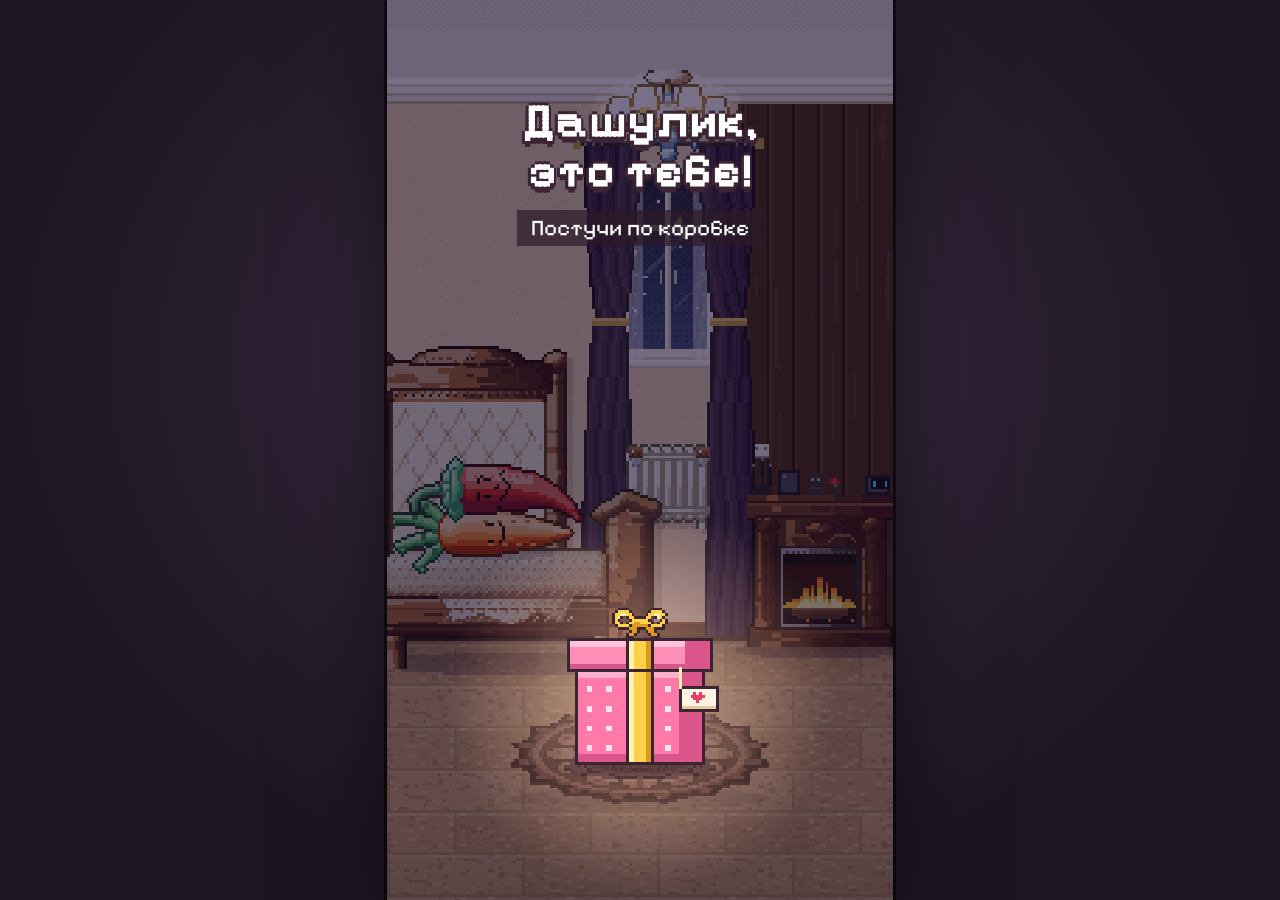
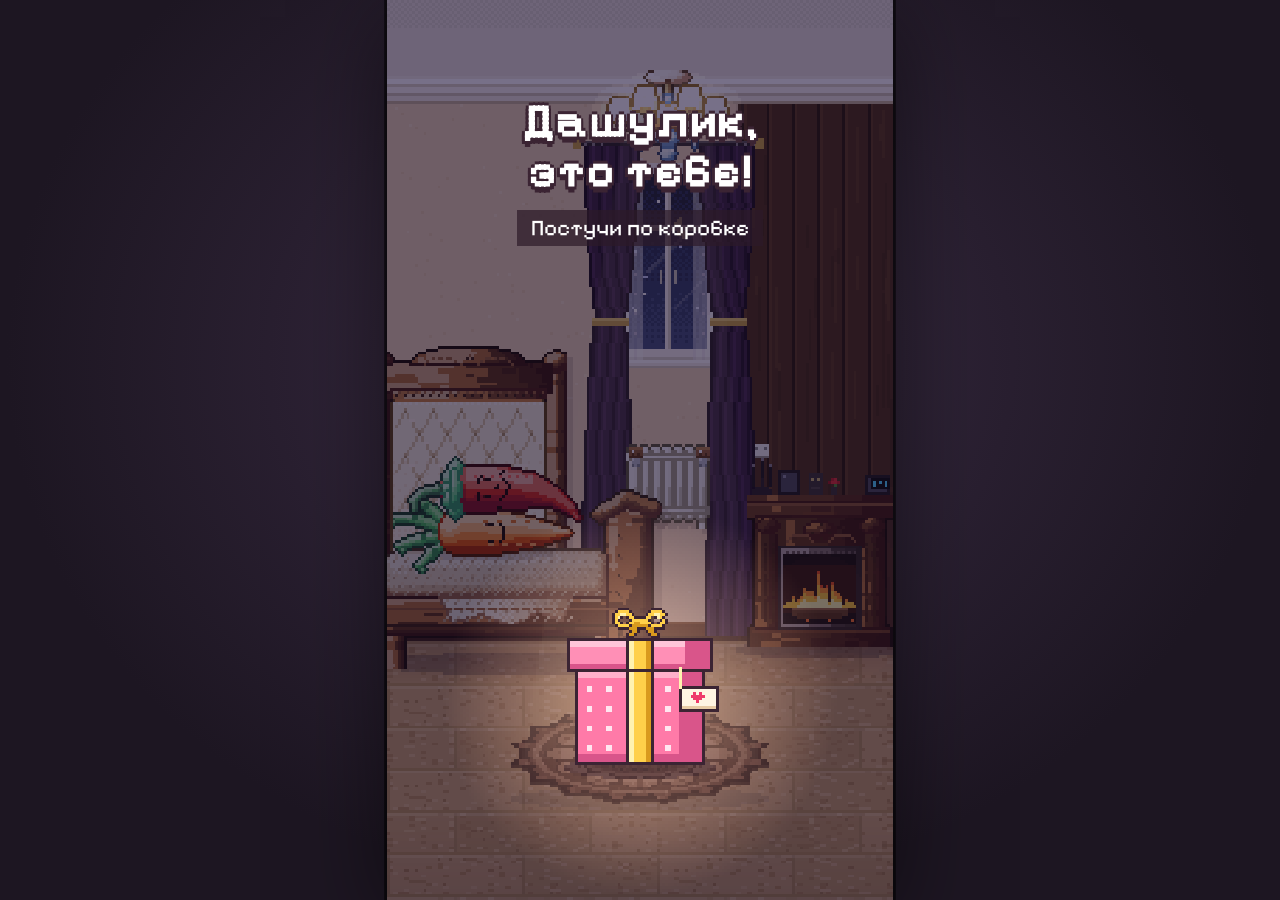
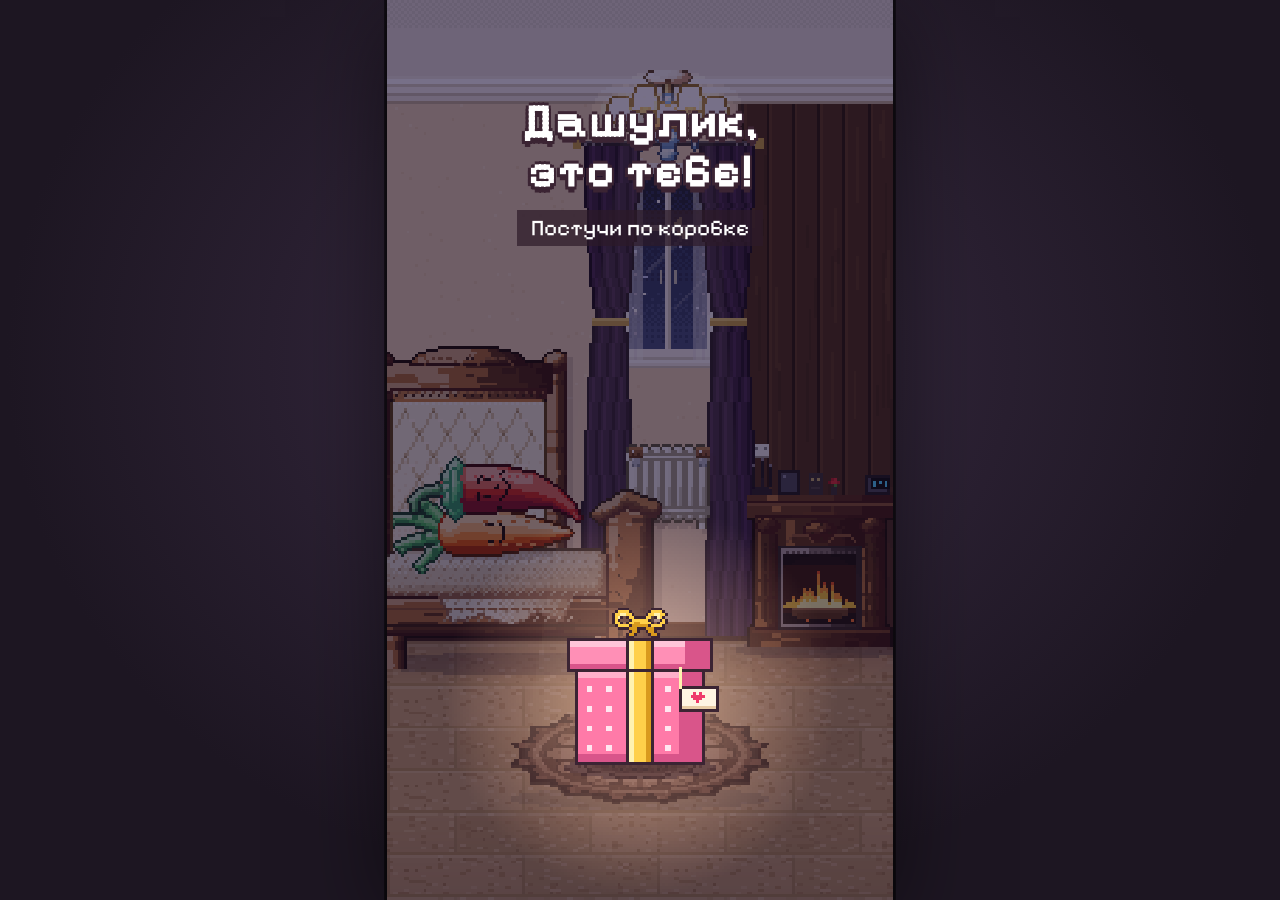
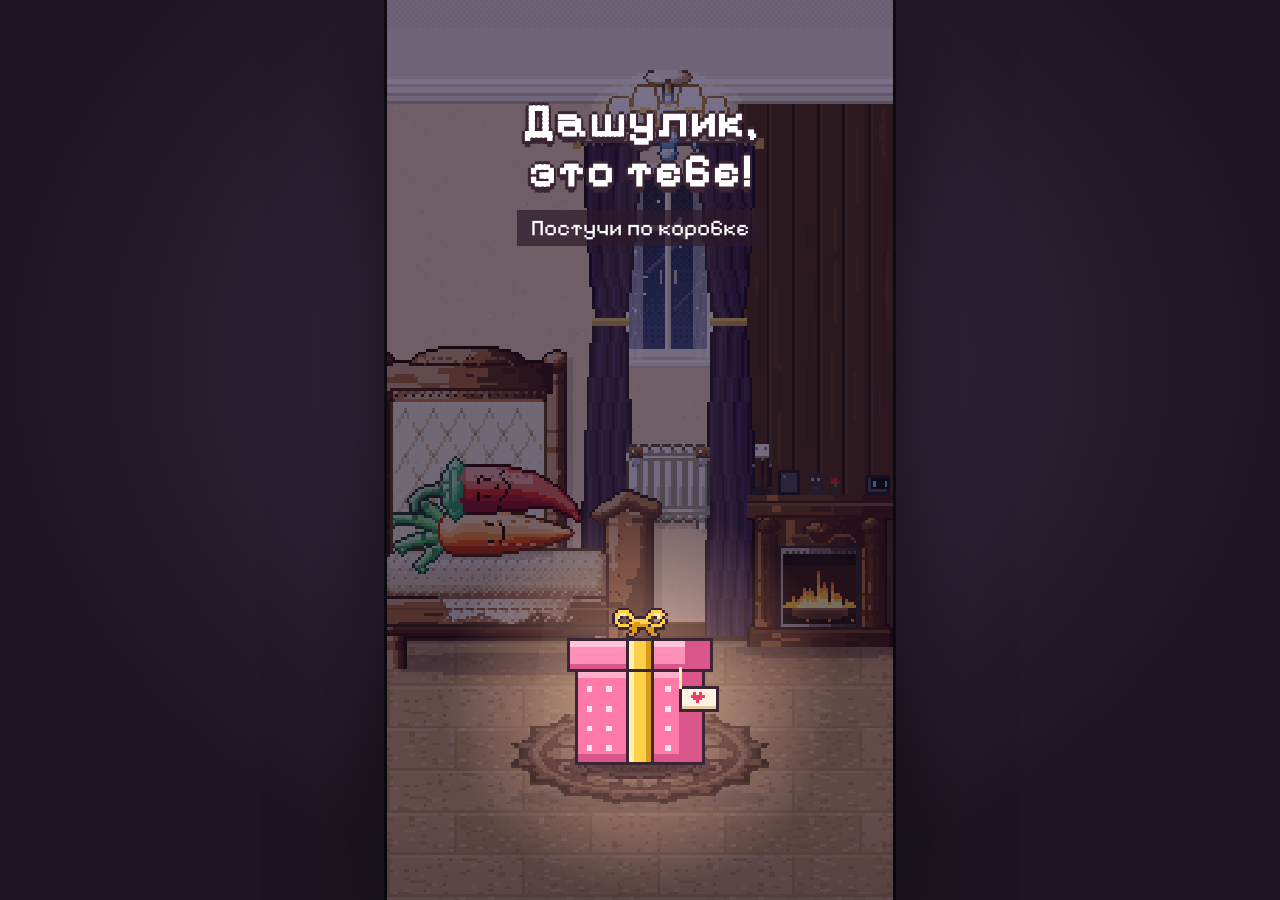
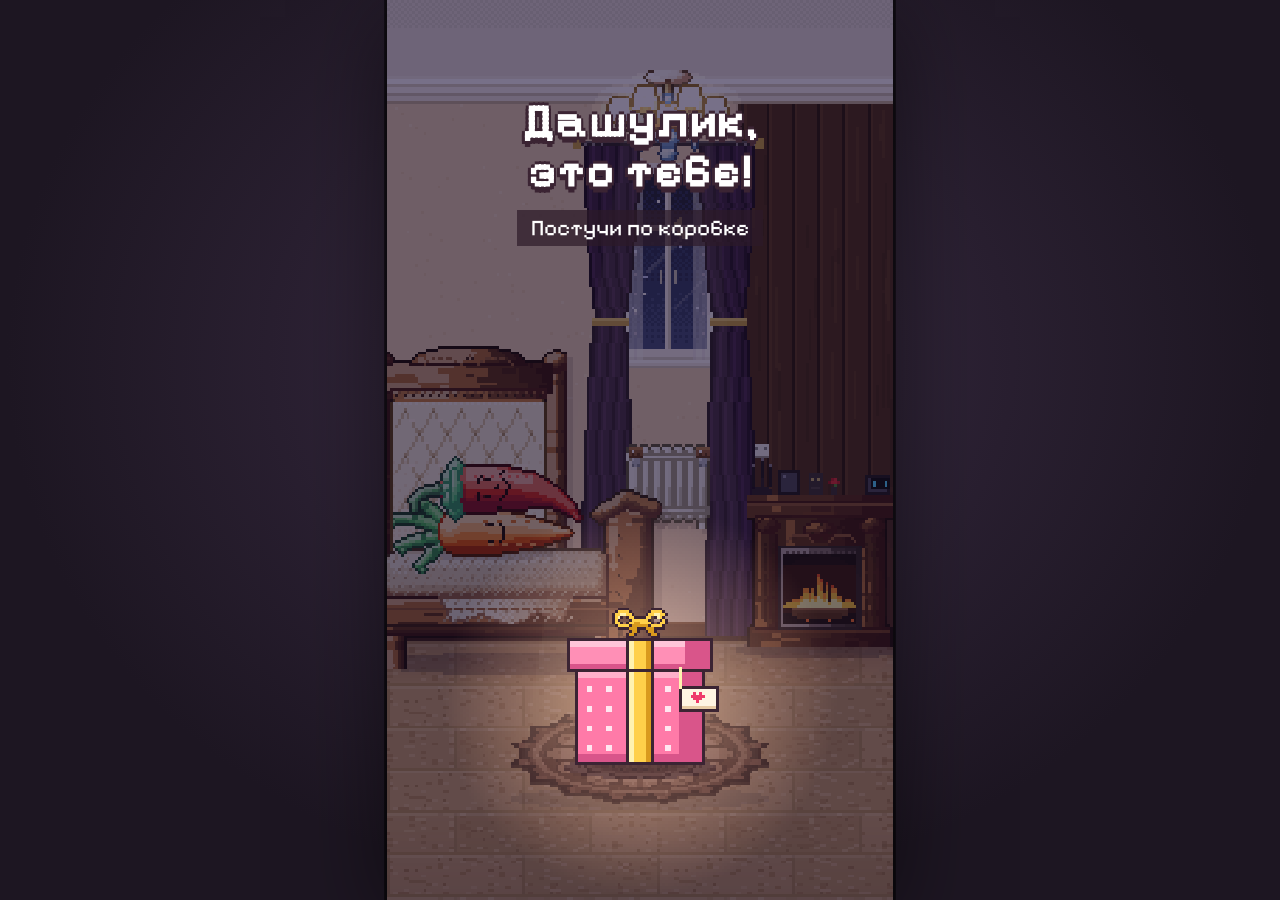
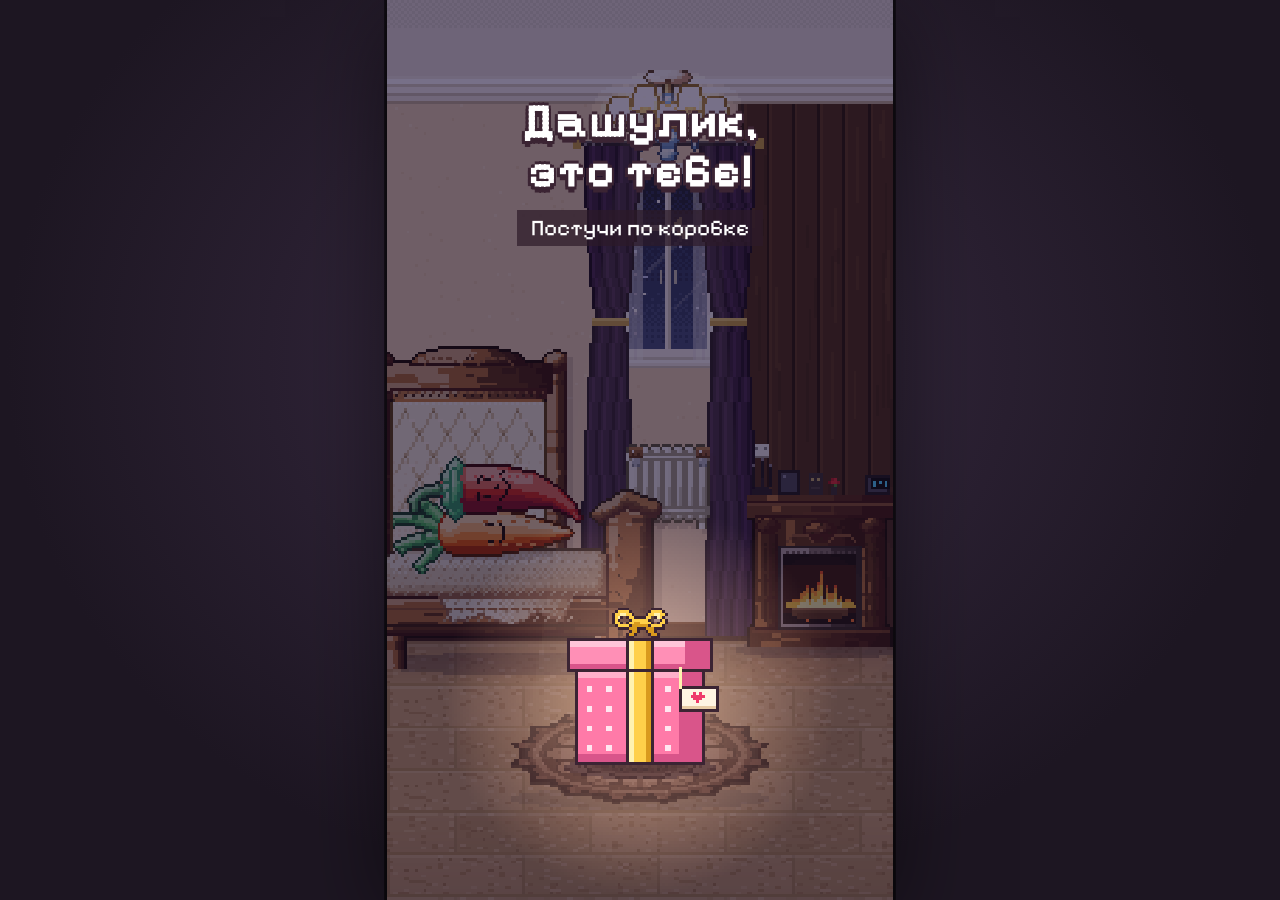
